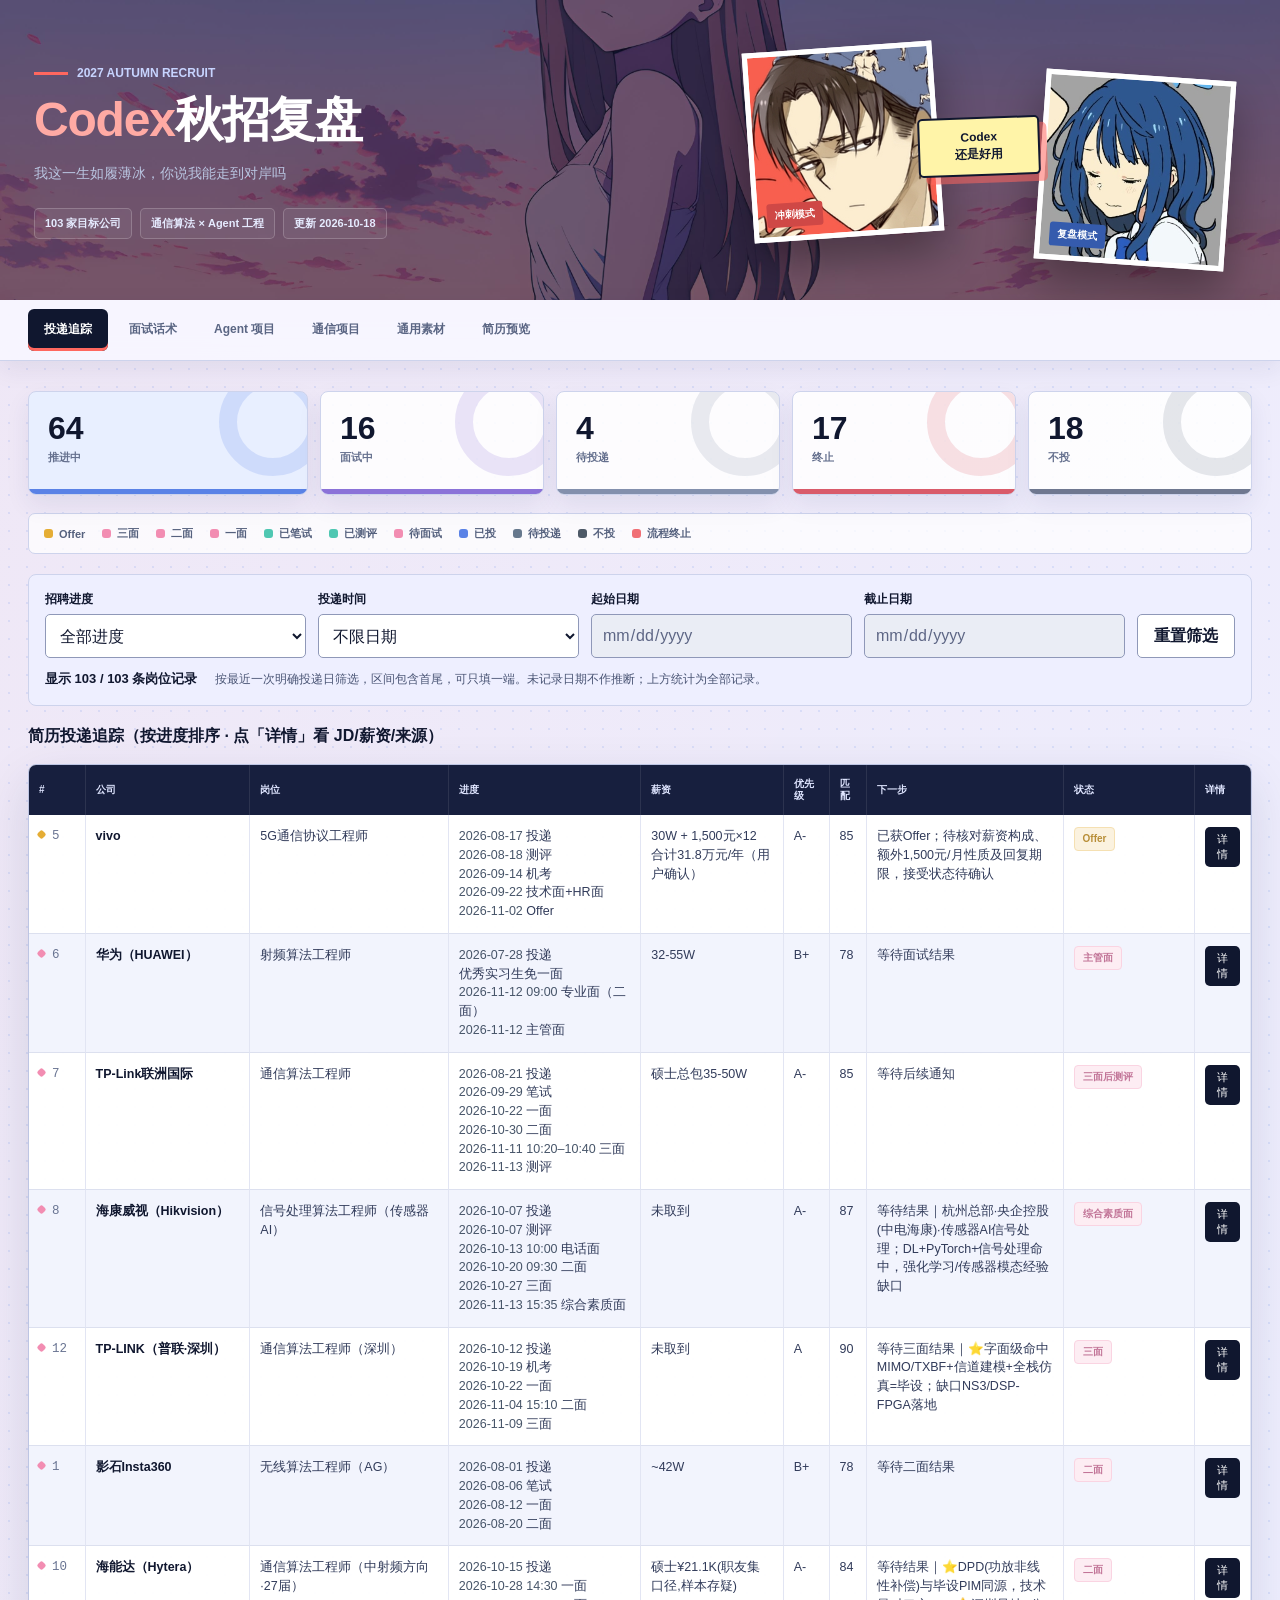
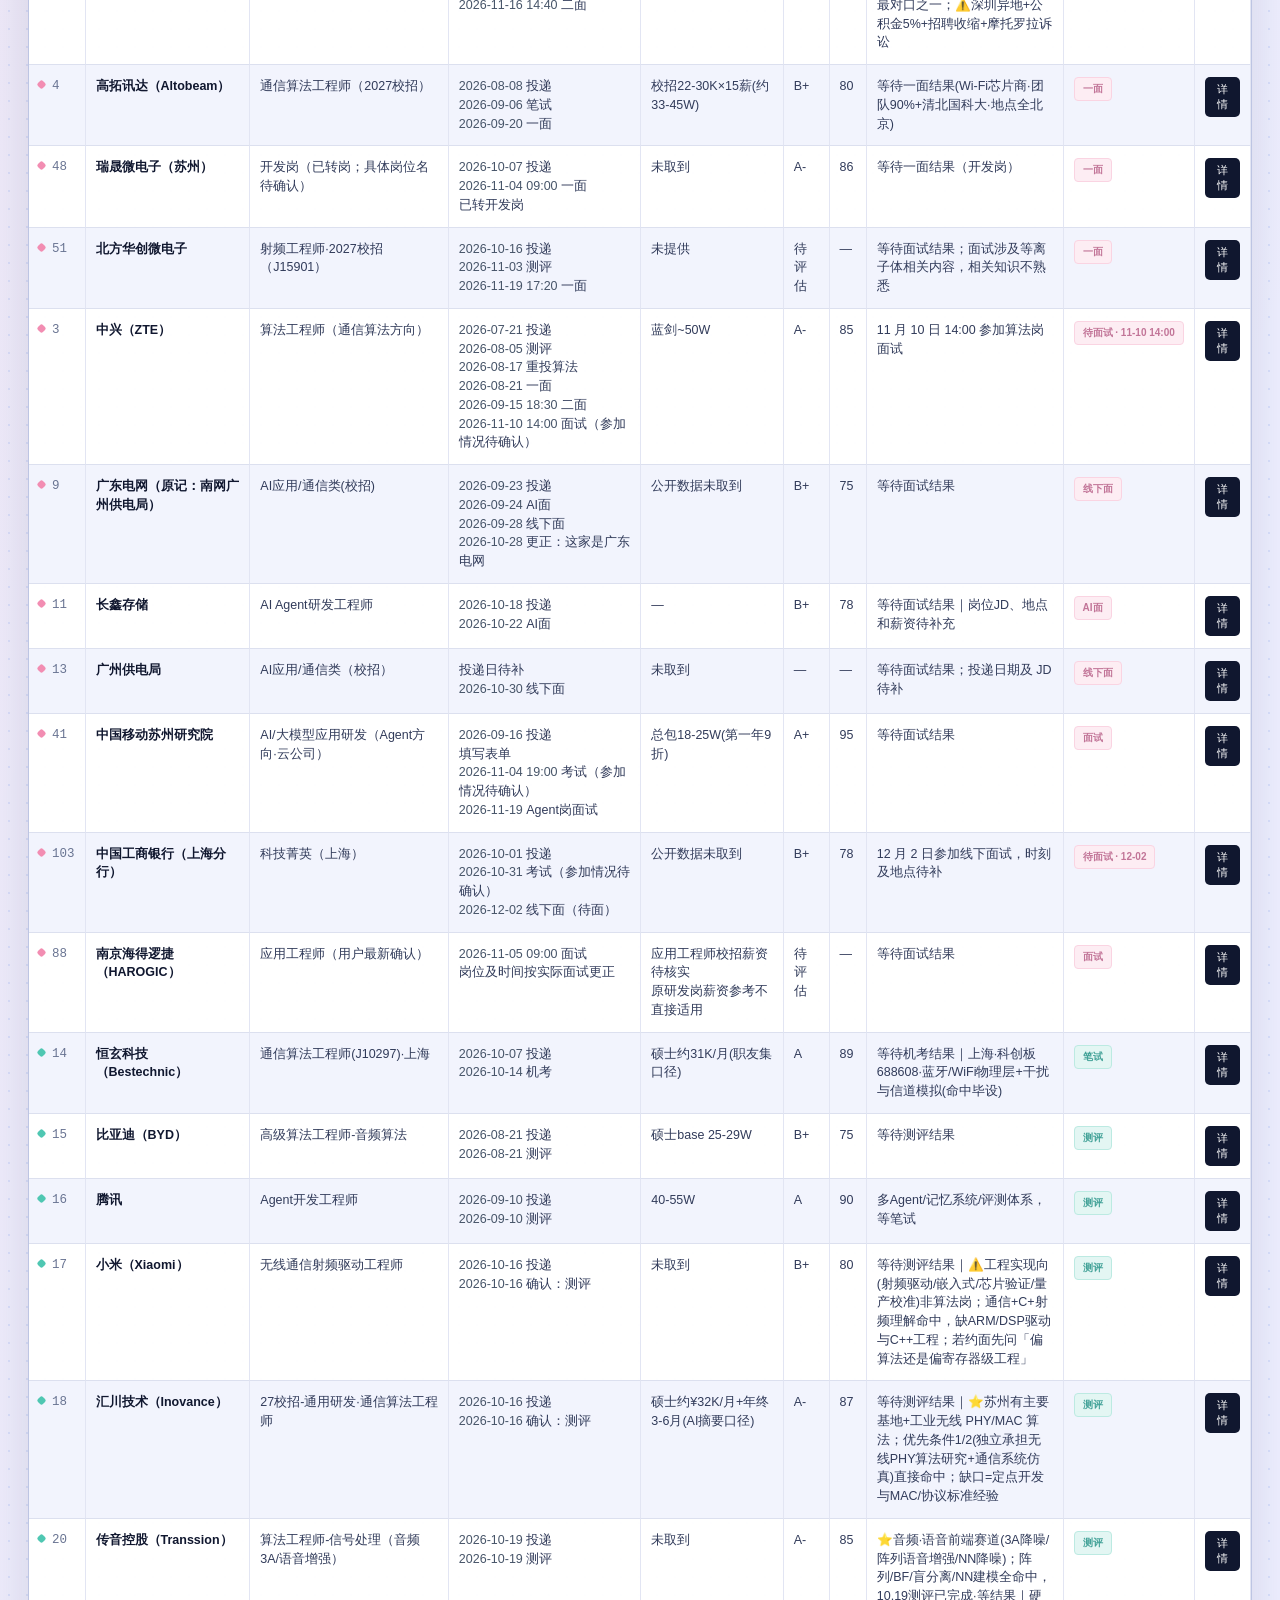
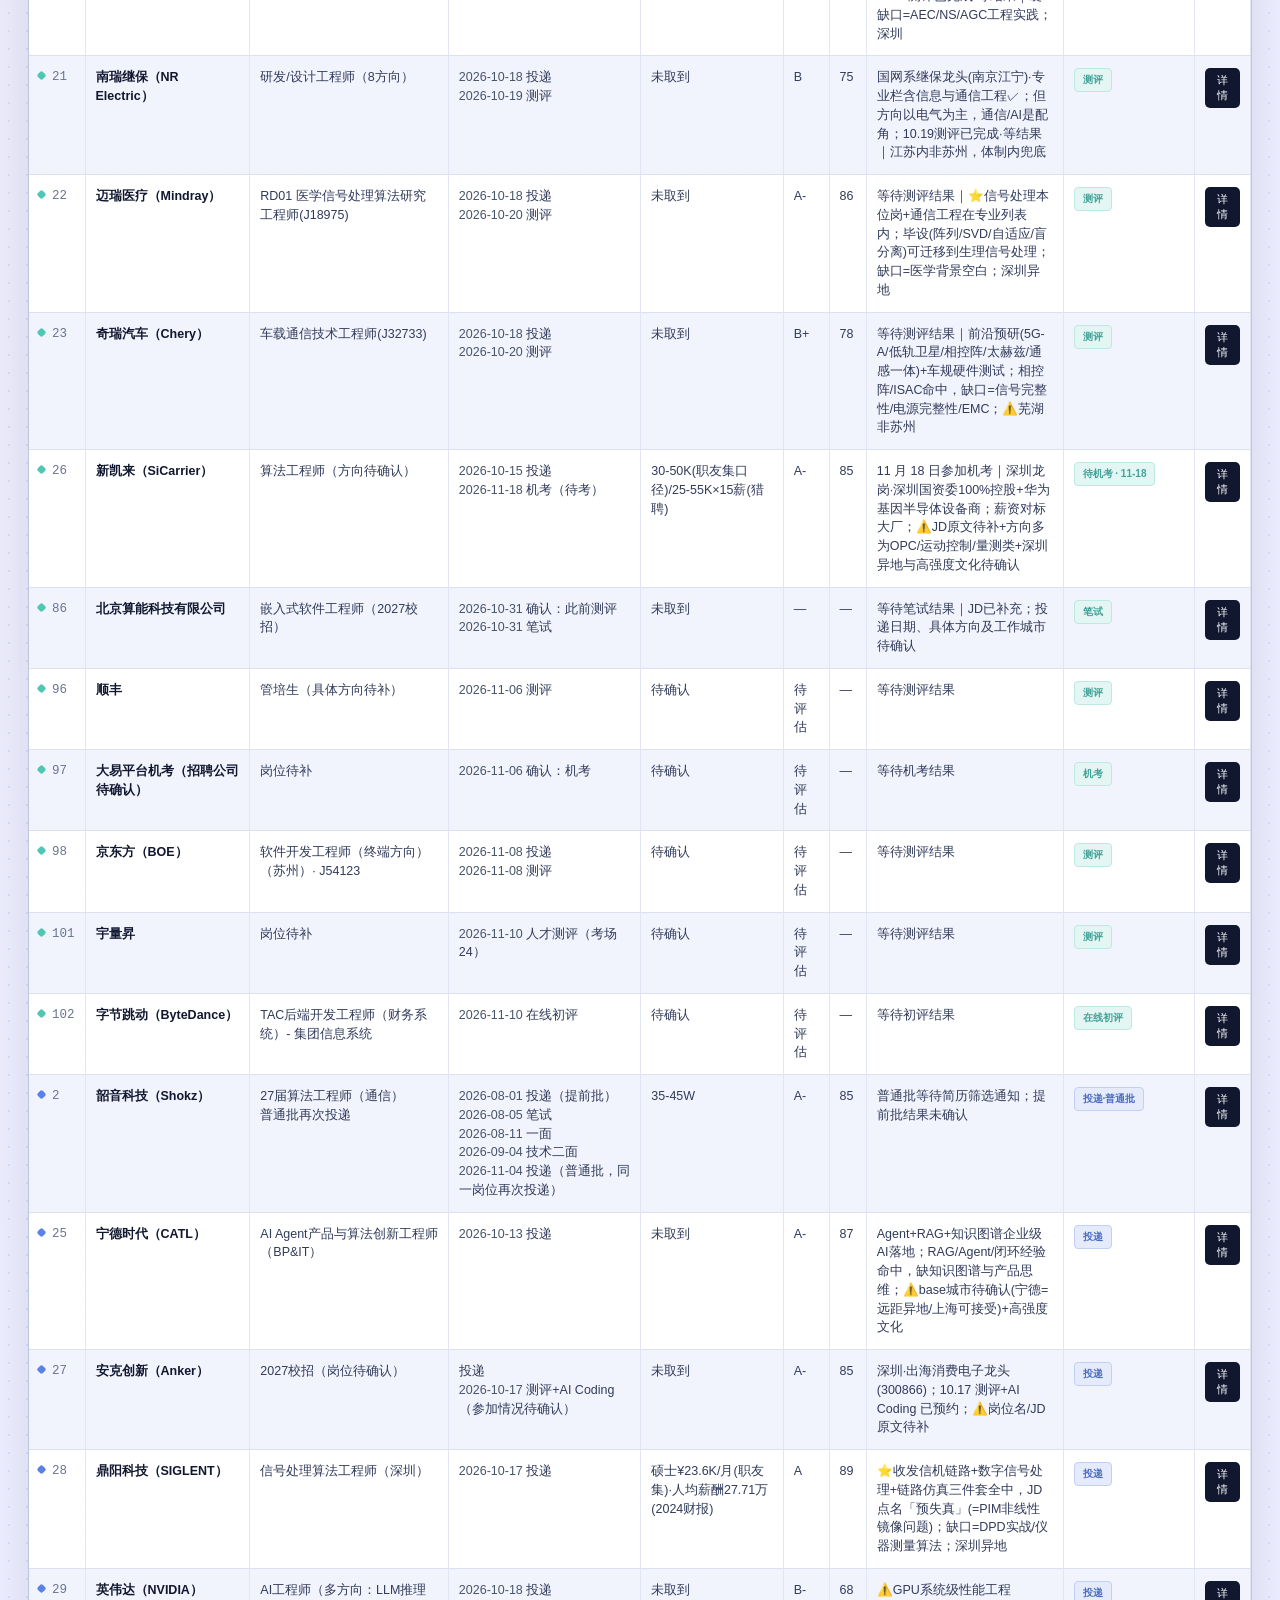
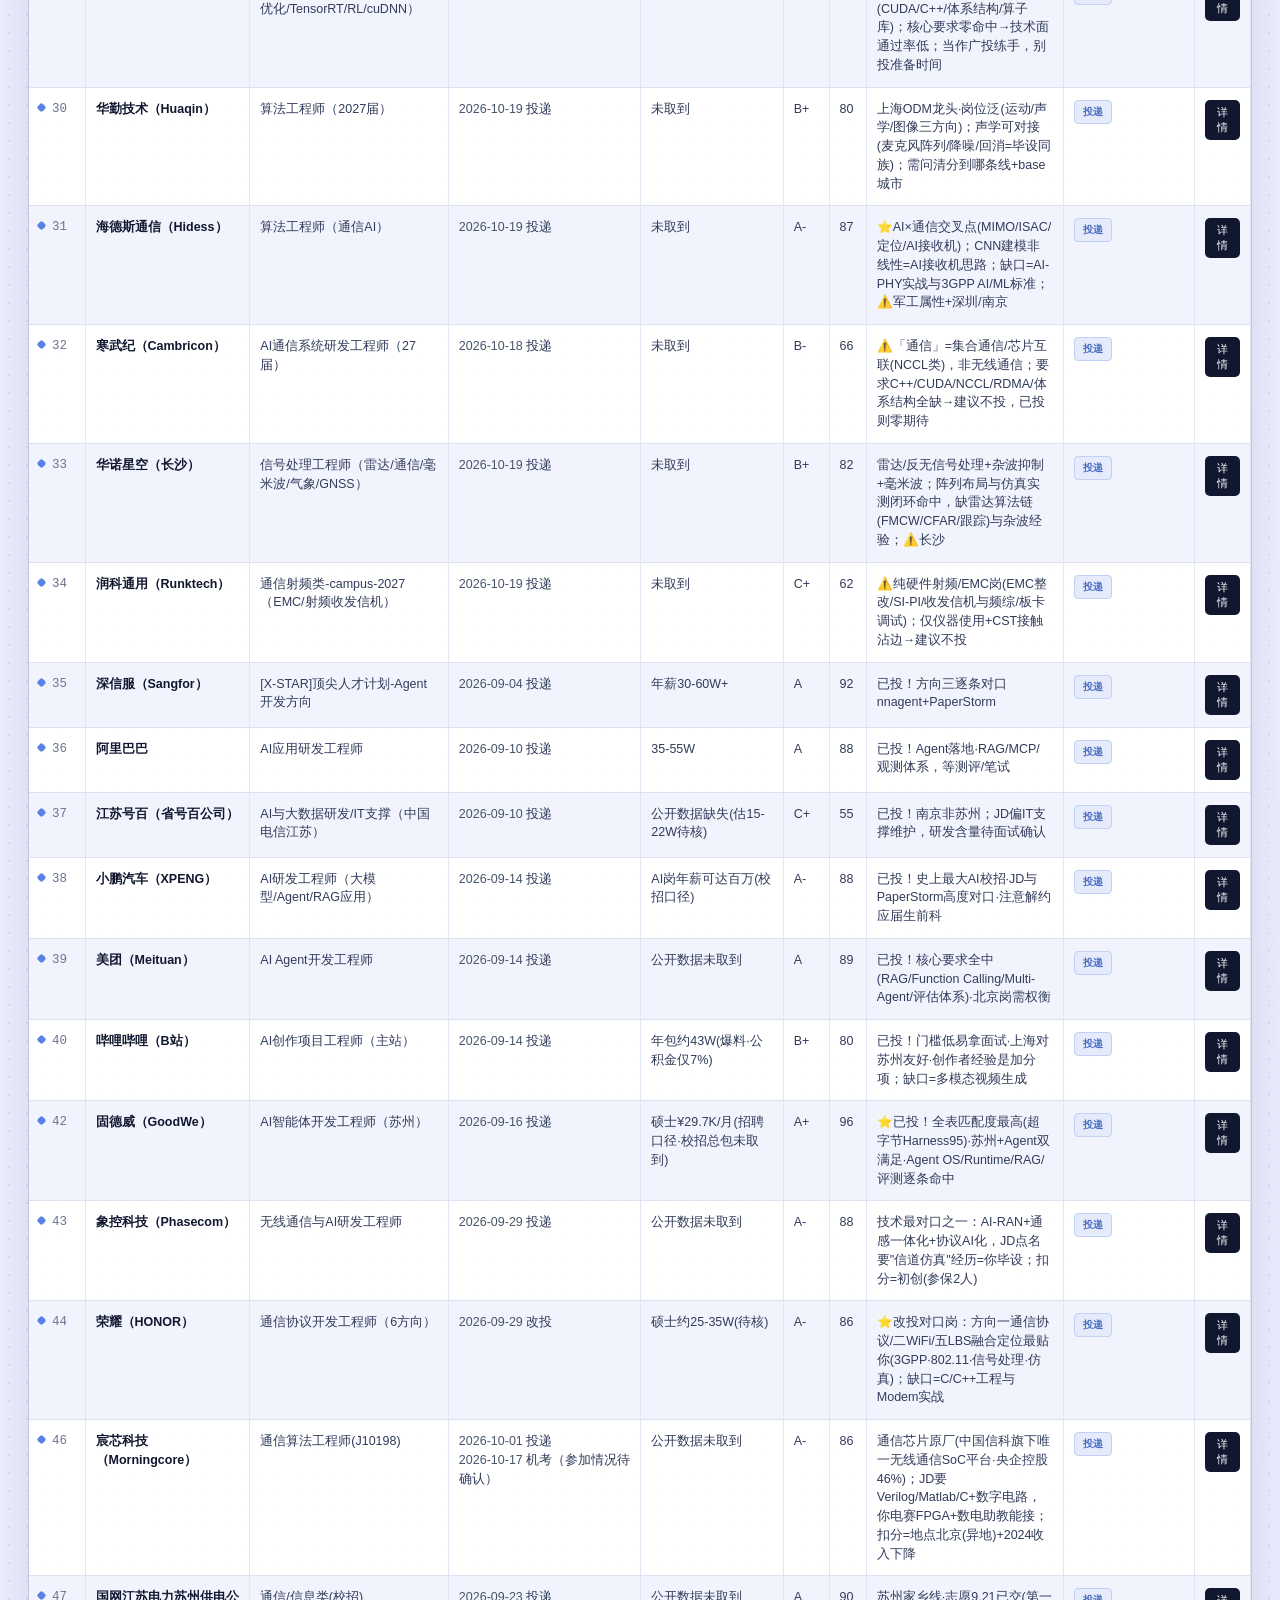
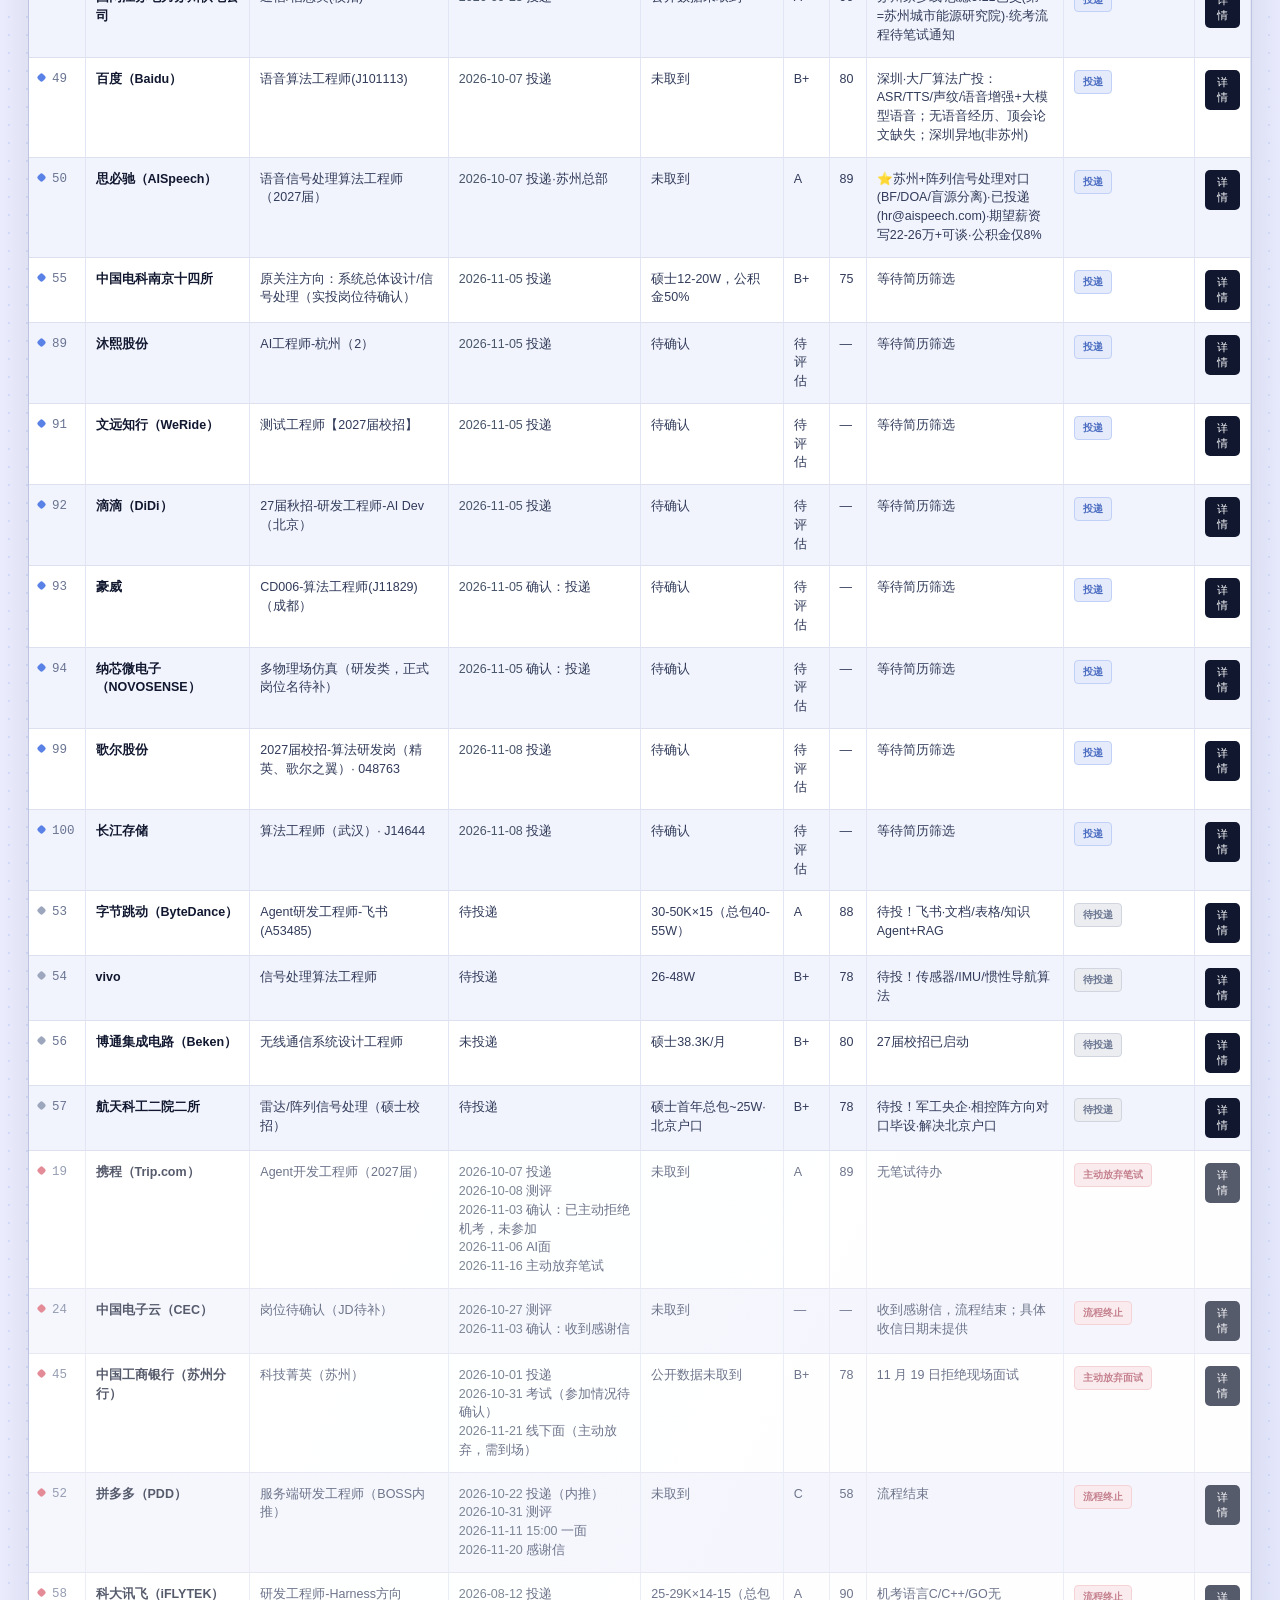
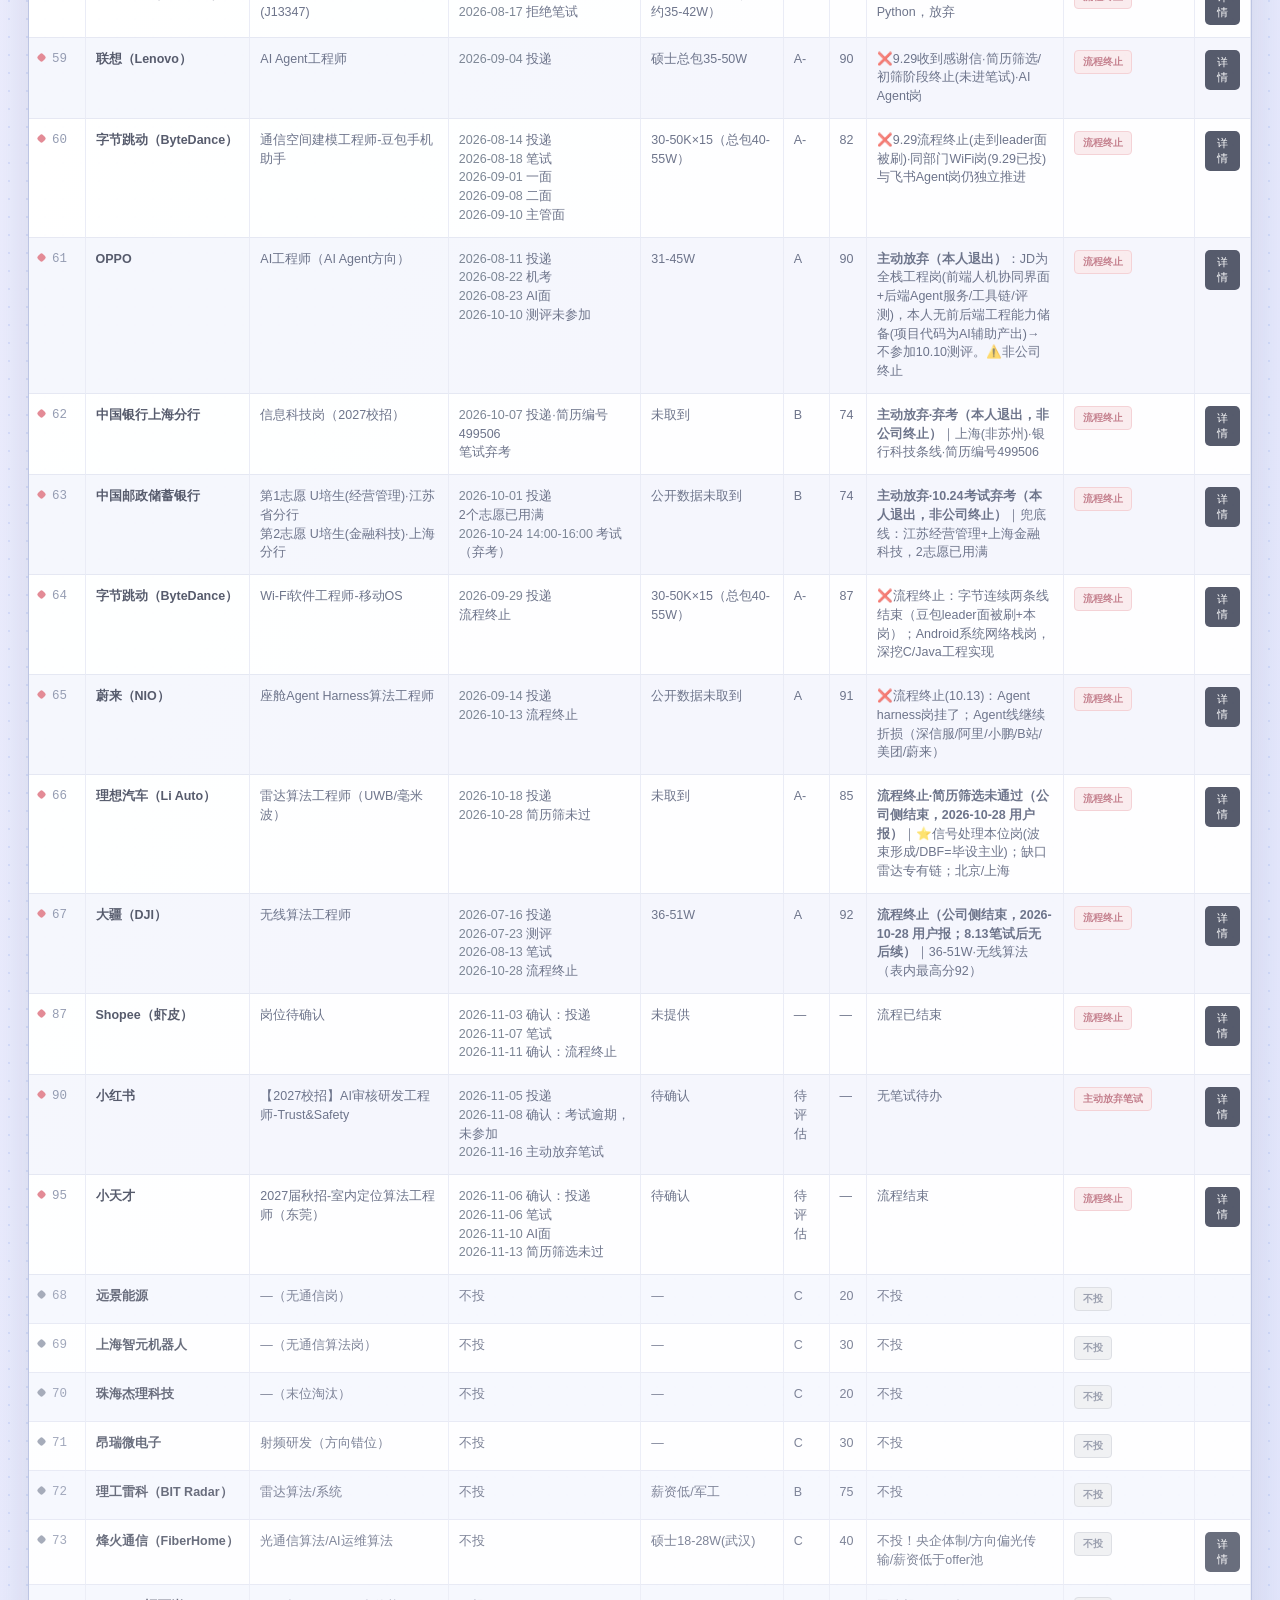
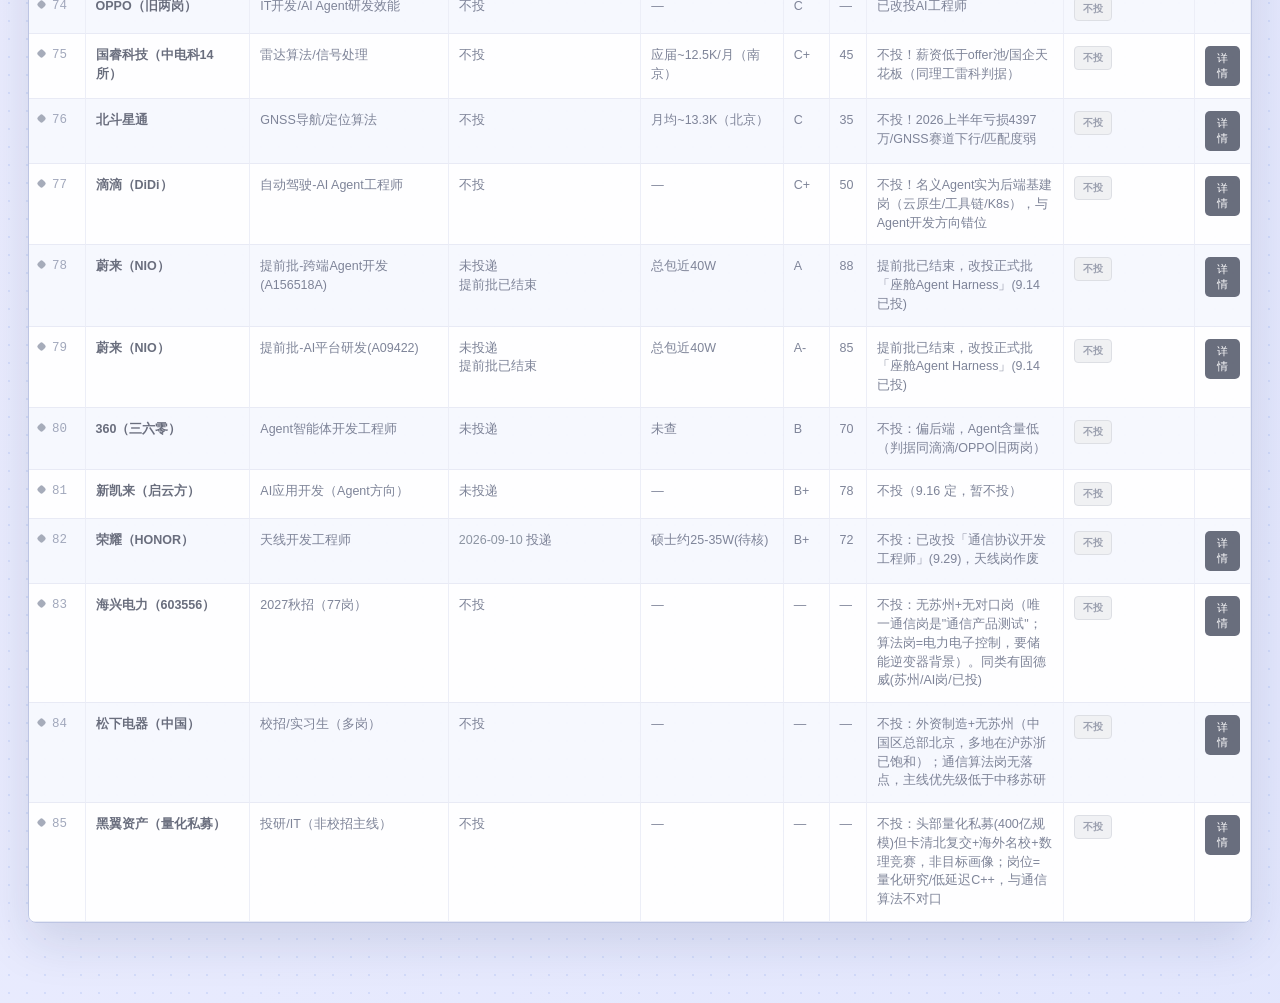
==== career-console/index.html @ 3929cbef "deploy: update career console" ====
<!DOCTYPE html>
<html lang="zh-CN">
<head>
<meta charset="UTF-8">
<meta name="viewport" content="width=device-width, initial-scale=1.0">
<meta name="theme-color" content="#10172f">
<meta name="apple-mobile-web-app-capable" content="yes">
<meta name="apple-mobile-web-app-status-bar-style" content="black-translucent">
<meta name="apple-mobile-web-app-title" content="求职中控台">
<link rel="manifest" href="manifest.webmanifest">
<link rel="apple-touch-icon" href="assets/icon-192.png">
<link rel="icon" type="image/png" sizes="192x192" href="assets/icon-192.png">
<title>求职中控台 · 2027届 通信工程</title>
<style>
  * { box-sizing: border-box; margin: 0; padding: 0; }
  body { font-family: -apple-system, "Segoe UI", "Microsoft YaHei", sans-serif; background: #f3f5f9; color: #1a2233; }
  ::-webkit-scrollbar { width: 8px; height: 8px; }
  ::-webkit-scrollbar-thumb { background: #c3ccda; border-radius: 4px; }

  .header { background: linear-gradient(135deg,#1e3a8a,#2563eb 55%,#7c3aed); color: #fff; padding: 28px 40px 18px; }
  .header h1 { font-size: 22px; font-weight: 700; }
  .header .sub { opacity: .85; font-size: 13px; margin-top: 6px; }

  .tabs { display: flex; background: #fff; padding: 0 40px; border-bottom: 2px solid #e2e8f0; position: sticky; top: 0; z-index: 10; gap: 4px; }
  .tab { padding: 13px 16px; font-size: 13.5px; cursor: pointer; color: #5a6b85; border-bottom: 2px solid transparent; }
  .tab:hover { color: #2563eb; }
  .tab.active { color: #2563eb; border-bottom-color: #2563eb; font-weight: 600; }

  .page { display: none; padding: 24px 40px 60px; max-width: 1400px; margin: 0 auto; }
  .page.active { display: block; }
  h2 { font-size: 15px; font-weight: 600; margin: 6px 0 14px; color: #334155; }

  .stat-row { display: flex; gap: 12px; flex-wrap: wrap; margin-bottom: 18px; }
  .stat { background: #fff; border: 1px solid #e2e8f0; border-radius: 10px; padding: 12px 18px; flex: 1; min-width: 110px; box-shadow: 0 1px 3px rgba(0,0,0,.04); }
  .stat .num { font-size: 24px; font-weight: 700; }
  .stat .lbl { font-size: 11px; color: #5a6b85; margin-top: 2px; }

  table { width: 100%; border-collapse: collapse; font-size: 12.5px; background: #fff; }
  th { text-align: left; padding: 10px 10px; color: #5a6b85; font-weight: 600; font-size: 11.5px; border: 1px solid #d0d7e2; background: #f1f5f9; }
  td { padding: 9px 10px; border: 1px solid #e2e8f0; vertical-align: top; }
  tr:hover td { background: rgba(37,99,235,.05) !important; }
  .wrap { max-width: 220px; }
  .badge { display: inline-block; padding: 2px 10px; border-radius: 20px; font-size: 11px; font-weight: 600; white-space: nowrap; }

  .legend { display: flex; gap: 14px; flex-wrap: wrap; margin: 0 0 18px; padding: 12px 16px; background: #fff; border: 1px solid #e2e8f0; border-radius: 10px; }
  .lg-item { display: flex; align-items: center; gap: 6px; font-size: 12px; color: #334155; }
  .lg-dot { width: 12px; height: 12px; border-radius: 3px; }

  .dt-btn { background: #2563eb; color: #fff; border: none; border-radius: 6px; padding: 4px 12px; font-size: 11px; cursor: pointer; }
  .dt-btn:hover { background: #1d4ed8; }

  .proj-card { background: #fff; border: 1px solid #e2e8f0; border-radius: 10px; padding: 18px 22px; margin-bottom: 14px; position: relative; box-shadow: 0 1px 3px rgba(0,0,0,.04); }
  .proj-name { font-size: 14.5px; font-weight: 700; color: #1e3a8a; }
  .proj-meta { font-size: 12px; color: #5a6b85; margin: 4px 0 10px; }
  .proj-body { font-size: 13px; line-height: 1.7; white-space: pre-wrap; color: #334155; }
  .copy-btn { position: absolute; top: 14px; right: 14px; background: #2563eb; color: #fff; border: none; border-radius: 6px; padding: 5px 12px; font-size: 11.5px; cursor: pointer; }
  .copy-btn:hover { background: #1d4ed8; }
  .copy-btn.ok { background: #059669; }

  .talk-card { background: #fff; border: 1px solid #e2e8f0; border-left: 3px solid #7c3aed; border-radius: 10px; padding: 16px 20px; margin-bottom: 12px; position: relative; }
  .talk-title { font-size: 13.5px; font-weight: 700; color: #1e3a8a; margin-bottom: 8px; }
  .talk-text { font-size: 13px; line-height: 1.7; color: #334155; white-space: pre-wrap; padding-right: 60px; }

  .resume-col { max-width: 860px; margin: 0 auto; }
  .resume-card { background: #fff; border: 1px solid #e2e8f0; border-radius: 10px; padding: 16px; margin-bottom: 20px; }
  .resume-card h3 { margin-bottom: 10px; font-size: 14px; color: #1e3a8a; }
  .resume-card iframe { width: 100%; height: 900px; border: 1px solid #d0d7e2; border-radius: 6px; }

  .modal-overlay { display: none; position: fixed; inset: 0; background: rgba(15,23,42,.55); z-index: 100; }
  .modal-overlay.show { display: flex; align-items: center; justify-content: center; }
  .modal { background: #fff; border-radius: 14px; width: min(640px, 92vw); max-height: 88vh; overflow-y: auto; padding: 26px 30px; position: relative; }
  .modal-close { position: absolute; top: 14px; right: 18px; background: none; border: none; font-size: 20px; cursor: pointer; color: #5a6b85; }
  .modal h3 { font-size: 18px; color: #1e3a8a; margin-bottom: 4px; }
  .modal .mj { color: #5a6b85; font-size: 13px; margin-bottom: 14px; }
  .modal h4 { font-size: 13px; color: #1e3a8a; margin: 16px 0 8px; border-left: 3px solid #2563eb; padding-left: 8px; }
  .modal ul { padding-left: 20px; font-size: 13px; line-height: 1.7; color: #334155; }
  .modal .salary { background: #eef2ff; border-radius: 8px; padding: 10px 14px; font-size: 13px; color: #4338ca; }
  .modal .src { background: #f8fafc; border-radius: 8px; padding: 10px 14px; font-size: 12px; color: #5a6b85; word-break: break-all; }

  /* 2026-09 professional command-center refresh */
  :root {
    --bg: #070b10;
    --panel: #0d131b;
    --panel-2: #111a24;
    --line: #243140;
    --line-strong: #34465a;
    --text: #edf3f8;
    --muted: #8fa2b7;
    --cyan: #35d5c5;
    --blue: #4f91ff;
    --violet: #a78bfa;
    --green: #45d483;
    --amber: #f3bf57;
    --red: #f06f75;
  }
  html { color-scheme: dark; background: var(--bg); }
  body {
    min-height: 100vh;
    background:
      linear-gradient(rgba(255,255,255,.018) 1px, transparent 1px),
      linear-gradient(90deg, rgba(255,255,255,.018) 1px, transparent 1px),
      var(--bg);
    background-size: 32px 32px;
    color: var(--text);
    font-family: Inter, "Segoe UI", "Microsoft YaHei", sans-serif;
    letter-spacing: 0;
  }
  ::selection { background: rgba(53,213,197,.3); color: #fff; }
  ::-webkit-scrollbar { width: 9px; height: 9px; }
  ::-webkit-scrollbar-track { background: #080d13; }
  ::-webkit-scrollbar-thumb { background: #314052; border: 2px solid #080d13; border-radius: 0; }

  .header {
    min-height: 118px;
    padding: 26px max(28px, calc((100vw - 1440px) / 2));
    display: flex;
    flex-direction: column;
    justify-content: center;
    background: #0a1017;
    border-bottom: 1px solid var(--line);
    position: relative;
    overflow: hidden;
  }
  .header::before {
    content: "CAREER OPERATIONS / 2027";
    position: absolute;
    top: 25px;
    right: max(28px, calc((100vw - 1440px) / 2));
    color: var(--cyan);
    font: 700 10px/1.2 ui-monospace, "Cascadia Code", monospace;
    letter-spacing: 1.4px;
  }
  .header::after {
    content: "";
    position: absolute;
    left: 0;
    bottom: 0;
    width: 22%;
    height: 2px;
    background: var(--cyan);
  }
  .header h1 { font-size: 25px; line-height: 1.2; font-weight: 760; letter-spacing: 0; }
  .header .sub { color: var(--muted); opacity: 1; font-size: 12px; margin-top: 9px; }

  .tabs {
    top: 0;
    z-index: 20;
    gap: 2px;
    padding: 0 max(28px, calc((100vw - 1440px) / 2));
    background: rgba(10,16,23,.94);
    border-bottom: 1px solid var(--line);
    backdrop-filter: blur(14px);
  }
  .tab {
    min-height: 48px;
    padding: 15px 17px 13px;
    color: var(--muted);
    border: 0;
    border-bottom: 2px solid transparent;
    font-size: 12px;
    font-weight: 650;
    transition: color .18s ease, background .18s ease, border-color .18s ease;
  }
  .tab:hover { color: var(--text); background: #111923; }
  .tab.active { color: var(--cyan); border-bottom-color: var(--cyan); background: #0f171f; }

  .page { padding: 28px 28px 72px; max-width: 1440px; }
  h2 {
    margin: 4px 0 15px;
    color: var(--text);
    font-size: 14px;
    font-weight: 700;
  }
  h2::before { content: "// "; color: var(--cyan); font-family: ui-monospace, monospace; }

  .stat-row { display: grid; grid-template-columns: repeat(5, minmax(0,1fr)); gap: 10px; margin-bottom: 18px; }
  .stat {
    min-width: 0;
    padding: 16px 17px;
    background: var(--panel);
    border: 1px solid var(--line);
    border-radius: 3px;
    box-shadow: none;
    position: relative;
    overflow: hidden;
  }
  .stat::after { content: ""; position: absolute; inset: auto 0 0; height: 2px; background: var(--stage-color, var(--line-strong)); }
  .stat:nth-child(1) { --stage-color: var(--blue); }
  .stat:nth-child(2) { --stage-color: var(--violet); }
  .stat:nth-child(3) { --stage-color: #66788d; }
  .stat:nth-child(4) { --stage-color: var(--red); }
  .stat:nth-child(5) { --stage-color: #4d5967; }
  .stat .num { color: var(--text) !important; font-size: 26px; font-weight: 760; font-variant-numeric: tabular-nums; }
  .stat .lbl { color: var(--muted); margin-top: 5px; text-transform: uppercase; font-size: 10px; letter-spacing: .7px; }

  .legend {
    gap: 8px 16px;
    padding: 11px 14px;
    margin-bottom: 20px;
    background: var(--panel);
    border: 1px solid var(--line);
    border-radius: 3px;
  }
  .lg-item { color: #b8c6d4; font-size: 11px; }
  .lg-dot { width: 8px; height: 8px; border: 0 !important; border-radius: 50%; }
  .lg-item:nth-child(1) .lg-dot { background: var(--green) !important; box-shadow: 0 0 8px rgba(69,212,131,.55); }
  .lg-item:nth-child(2) .lg-dot,
  .lg-item:nth-child(3) .lg-dot,
  .lg-item:nth-child(4) .lg-dot,
  .lg-item:nth-child(7) .lg-dot { background: var(--violet) !important; }
  .lg-item:nth-child(5) .lg-dot,
  .lg-item:nth-child(6) .lg-dot { background: var(--cyan) !important; }
  .lg-item:nth-child(8) .lg-dot { background: var(--blue) !important; }
  .lg-item:nth-child(9) .lg-dot { background: #66788d !important; }
  .lg-item:nth-child(10) .lg-dot { background: #4d5967 !important; }
  .lg-item:nth-child(11) .lg-dot { background: var(--red) !important; }

  #page-jobs > div[style*="overflow-x"] {
    border: 1px solid var(--line);
    border-radius: 3px;
    background: var(--panel);
  }
  table { background: transparent; color: var(--text); border-collapse: separate; border-spacing: 0; }
  th {
    position: sticky;
    top: 48px;
    z-index: 4;
    padding: 11px 10px;
    color: #9eb0c2;
    background: #101821;
    border: 0;
    border-right: 1px solid #1f2b37;
    border-bottom: 1px solid var(--line-strong);
    font: 700 10px/1.2 ui-monospace, "Cascadia Code", monospace;
    text-transform: uppercase;
    letter-spacing: .7px;
  }
  td {
    padding: 11px 10px;
    border: 0;
    border-right: 1px solid #19232e;
    border-bottom: 1px solid #1b2631;
    color: #c8d4df;
    line-height: 1.45;
    background: #0d141c !important;
  }
  tbody tr { --row-accent: #66788d; }
  tbody tr td:first-child { border-left: 3px solid var(--row-accent); color: #74879a; font-family: ui-monospace, monospace; }
  tbody tr:hover td { background: #131e29 !important; }
  tbody tr.status-applied { --row-accent: var(--blue); }
  tbody tr.status-assessment { --row-accent: var(--cyan); }
  tbody tr.status-interview { --row-accent: var(--violet); }
  tbody tr.status-offer { --row-accent: var(--green); }
  tbody tr.status-ended { --row-accent: var(--red); opacity: .68; }
  tbody tr.status-skip { --row-accent: #485563; opacity: .58; }
  tbody tr.status-pending { --row-accent: #66788d; }
  tbody td:nth-child(2) b { color: #f4f7fa; font-size: 12.5px; }
  .wrap { max-width: 250px; }
  .badge {
    padding: 4px 8px;
    border-radius: 2px;
    border: 1px solid color-mix(in srgb, var(--badge-color) 52%, #21303d) !important;
    color: var(--badge-color) !important;
    background: color-mix(in srgb, var(--badge-color) 10%, #0c141c) !important;
    font: 700 10px/1.2 ui-monospace, "Cascadia Code", monospace;
  }
  .status-pending .badge { --badge-color: #8b9bac; }
  .status-applied .badge { --badge-color: var(--blue); }
  .status-assessment .badge { --badge-color: var(--cyan); }
  .status-interview .badge { --badge-color: var(--violet); }
  .status-offer .badge { --badge-color: var(--green); }
  .status-ended .badge { --badge-color: var(--red); }
  .status-skip .badge { --badge-color: #74808d; }

  button { font-family: inherit; }
  .dt-btn, .copy-btn {
    border: 1px solid #375065;
    border-radius: 2px;
    background: #142231;
    color: #b9d7ee;
    box-shadow: none;
    transition: border-color .15s ease, color .15s ease, background .15s ease;
  }
  .dt-btn { padding: 5px 10px; }
  .dt-btn:hover, .copy-btn:hover { background: #17303d; border-color: var(--cyan); color: var(--cyan); }
  .copy-btn.ok { background: #102d22; border-color: var(--green); color: var(--green); }

  .proj-card, .talk-card, .resume-card {
    background: var(--panel);
    border: 1px solid var(--line);
    border-radius: 3px;
    box-shadow: none;
  }
  .proj-card { padding: 21px 22px; margin-bottom: 10px; }
  .proj-card:hover, .talk-card:hover { border-color: var(--line-strong); background: #101821; }
  .proj-name, .talk-title, .resume-card h3 { color: var(--text); }
  .proj-name { font-size: 15px; }
  .proj-meta { color: var(--cyan); font-family: ui-monospace, "Cascadia Code", monospace; font-size: 10px; }
  .proj-body, .talk-text { color: #b7c6d3; line-height: 1.78; }
  .talk-card { border-left: 3px solid var(--violet); border-radius: 2px; }
  .talk-title { margin-bottom: 10px; }
  .resume-col { max-width: 980px; }
  .resume-card iframe { border-color: var(--line); border-radius: 2px; background: #fff; }

  .modal-overlay { background: rgba(2,5,8,.8); backdrop-filter: blur(8px); }
  .modal {
    width: min(760px, 92vw);
    padding: 28px 32px;
    background: #0d141c;
    border: 1px solid var(--line-strong);
    border-radius: 3px;
    box-shadow: 0 24px 80px rgba(0,0,0,.55);
  }
  .modal h3 { color: var(--text); }
  .modal .mj, .modal-close { color: var(--muted); }
  .modal h4 { color: var(--cyan); border-left-color: var(--cyan); }
  .modal ul { color: #c0cfdb; }
  .modal .salary, .modal .src { background: #111c27; border: 1px solid var(--line); color: #c6d6e3; border-radius: 2px; }

  @media (max-width: 900px) {
    .header { padding: 24px 18px; min-height: 108px; }
    .header::before { right: 18px; top: 17px; }
    .tabs { padding: 0 10px; overflow-x: auto; }
    .tab { flex: 0 0 auto; padding-inline: 13px; }
    .page { padding: 20px 14px 60px; }
    .stat-row { grid-template-columns: repeat(2, minmax(0,1fr)); }
    .stat:first-child { grid-column: span 2; }
    th { top: 48px; }
  }
  @media (max-width: 560px) {
    .header h1 { font-size: 21px; }
    .header::before { display: none; }
    .stat-row { grid-template-columns: 1fr 1fr; }
    .proj-card, .talk-card { padding: 17px 15px; }
    .copy-btn { position: static; margin-top: 14px; }
    .talk-text { padding-right: 0; }
  }

  /* ================================================================
     ACTIVE THEME: Anime Career Command Center
     Maintenance rule: edit this block instead of appending a new theme.
     Sections: tokens > shell/hero > navigation > status > table > cards
               > modal > accessibility/responsive.
     See: 求职中控台维护说明.md
     ================================================================ */

  /* 1. Design tokens */
  :root {
    --ink: #10172f;
    --ink-2: #171f3e;
    --paper: #f7f6ff;
    --paper-2: #eeefff;
    --paper-3: #e4e7fb;
    --navy: #182244;
    --coral: #ff675f;
    --coral-soft: #ffd4cf;
    --blue: #5a82e6;
    --blue-soft: #d9e5ff;
    --sakura: #f28db2;
    --violet: #8b72d8;
    --mint: #4fc7b2;
    --gold: #e5ad35;
    --success: #30a67c;
    --danger: #d95b6a;
    --muted: #65708e;
    --line: #cdd3ec;
    --shadow: 0 18px 50px rgba(26, 35, 76, .13);
  }

  /* 2. Page shell and browser surfaces */
  html { color-scheme: light; background: var(--paper-2); }
  body {
    color: var(--ink);
    background-color: var(--paper-2);
    background-image:
      radial-gradient(circle, rgba(90, 130, 230, .14) 1px, transparent 1.4px),
      linear-gradient(115deg, rgba(255, 103, 95, .06), transparent 36%),
      linear-gradient(295deg, rgba(90, 130, 230, .08), transparent 42%);
    background-size: 18px 18px, 100% 100%, 100% 100%;
    font-family: "Segoe UI Variable", "Microsoft YaHei UI", "Microsoft YaHei", sans-serif;
    letter-spacing: 0;
  }
  ::selection { color: #fff; background: var(--coral); }
  ::-webkit-scrollbar { width: 10px; height: 10px; }
  ::-webkit-scrollbar-track { background: #e8eafb; }
  ::-webkit-scrollbar-thumb { background: #8e9bc6; border: 2px solid #e8eafb; border-radius: 8px; }

  /* 3. Character-led hero */
  .header {
    min-height: 300px;
    padding: 34px max(34px, calc((100vw - 1440px) / 2));
    display: grid;
    grid-template-columns: minmax(0, 1fr) 520px;
    align-items: center;
    gap: 34px;
    color: #fff;
    background-color: var(--ink);
    background-image: url("assets/hero-background.jpg");
    background-position: center 43%;
    background-size: cover;
    border: 0;
    overflow: hidden;
    isolation: isolate;
  }
  .header::before {
    content: "";
    position: absolute;
    inset: 0;
    z-index: -1;
    background: rgba(13, 19, 49, .56);
  }
  .header::after {
    content: none;
  }
  .header-copy { min-width: 0; }
  .header-kana {
    display: inline-flex;
    align-items: center;
    gap: 9px;
    margin-bottom: 14px;
    color: #c7d4ff;
    font-size: 12px;
    font-weight: 750;
  }
  .header-kana::before { content: ""; width: 34px; height: 3px; background: var(--coral); }
  .header h1 {
    margin: 0;
    max-width: 680px;
    color: #fff;
    font-size: 48px;
    line-height: 1.08;
    font-weight: 900;
    letter-spacing: -.025em;
  }
  .header h1 span { color: #ffaaa4; }
  .header .sub {
    max-width: 650px;
    margin-top: 16px;
    color: #b9c5e1;
    font-size: 14px;
    line-height: 1.7;
  }
  .header-meta { display: flex; flex-wrap: wrap; gap: 8px; margin-top: 22px; }
  .header-meta span {
    padding: 7px 10px;
    border: 1px solid rgba(255,255,255,.2);
    border-radius: 5px;
    color: #e6ebff;
    background: rgba(255,255,255,.055);
    font-size: 11px;
    font-weight: 700;
  }
  .header-art { position: relative; height: 230px; }
  .portrait {
    position: absolute;
    width: 190px;
    height: 190px;
    overflow: hidden;
    border: 5px solid #fff;
    background: #fff;
    box-shadow: 0 22px 45px rgba(0,0,0,.34);
  }
  .portrait img { display: block; width: 100%; height: 100%; object-fit: cover; }
  .portrait-red { left: 22px; top: 12px; transform: rotate(-4deg); }
  .portrait-blue { right: 16px; bottom: 0; transform: rotate(4deg); }
  .portrait-label {
    position: absolute;
    left: 9px;
    bottom: 9px;
    padding: 5px 8px;
    color: #fff;
    background: var(--ink);
    border-radius: 3px;
    font-size: 10px;
    font-weight: 800;
  }
  .portrait-red .portrait-label { background: #cf4846; }
  .portrait-blue .portrait-label { background: #355bad; }
  .art-sticker {
    position: absolute;
    left: 192px;
    top: 82px;
    z-index: 3;
    width: 122px;
    padding: 10px 12px;
    color: var(--ink);
    background: #fff4a8;
    border: 2px solid var(--ink);
    border-radius: 5px;
    box-shadow: 7px 7px 0 rgba(255,103,95,.55);
    transform: rotate(-2deg);
    font-size: 12px;
    font-weight: 850;
    line-height: 1.45;
    text-align: center;
  }

  /* 4. Primary navigation */
  .tabs {
    top: 0;
    z-index: 30;
    gap: 5px;
    padding: 9px max(28px, calc((100vw - 1440px) / 2));
    background: rgba(247,246,255,.96);
    border: 0;
    border-bottom: 1px solid var(--line);
    box-shadow: 0 8px 24px rgba(35, 44, 91, .08);
    backdrop-filter: blur(14px);
  }
  .tab {
    min-height: 42px;
    padding: 12px 16px;
    color: #5b6684;
    border: 0;
    border-radius: 6px;
    font-size: 12px;
    font-weight: 750;
  }
  .tab:hover { color: var(--ink); background: #e9ebfb; }
  .tab.active { color: #fff; background: var(--ink); box-shadow: inset 0 -3px 0 var(--coral); }

  /* 5. Page hierarchy and recruitment status */
  .page { padding: 30px 28px 80px; max-width: 1440px; }
  h2 {
    margin: 9px 0 17px;
    color: var(--ink);
    font-size: 16px;
    font-weight: 850;
  }
  h2::before { content: none; }

  .stat-row { grid-template-columns: 1.25fr repeat(4, 1fr); gap: 12px; margin-bottom: 18px; }
  .stat {
    min-height: 104px;
    padding: 18px 19px;
    color: var(--ink);
    background: rgba(255,255,255,.88);
    border: 1px solid var(--line);
    border-radius: 8px;
    box-shadow: 0 10px 24px rgba(38, 48, 98, .08);
  }
  .stat::before {
    content: "";
    position: absolute;
    right: -20px;
    top: -24px;
    width: 72px;
    height: 72px;
    border: 18px solid color-mix(in srgb, var(--stage-color) 18%, transparent);
    border-radius: 50%;
  }
  .stat::after { height: 5px; background: var(--stage-color); }
  .stat:nth-child(1) { --stage-color: var(--blue); background: #e8efff; }
  .stat:nth-child(2) { --stage-color: var(--violet); }
  .stat:nth-child(3) { --stage-color: #8390ad; }
  .stat:nth-child(4) { --stage-color: var(--danger); }
  .stat:nth-child(5) { --stage-color: #6f7890; }
  .stat .num { color: var(--ink) !important; font-size: 32px; font-weight: 900; }
  .stat .lbl { color: var(--muted); margin-top: 3px; text-transform: none; font-size: 11px; letter-spacing: 0; font-weight: 700; }

  .legend {
    gap: 9px 17px;
    padding: 12px 15px;
    background: rgba(255,255,255,.76);
    border: 1px solid var(--line);
    border-radius: 7px;
    box-shadow: none;
  }
  .lg-item { color: #55617e; font-size: 11px; font-weight: 650; }
  .lg-dot { width: 9px; height: 9px; border-radius: 3px; box-shadow: none !important; }
  .lg-item:nth-child(1) .lg-dot { background: var(--gold) !important; }
  .lg-item:nth-child(2) .lg-dot,
  .lg-item:nth-child(3) .lg-dot,
  .lg-item:nth-child(4) .lg-dot,
  .lg-item:nth-child(7) .lg-dot { background: var(--sakura) !important; }
  .lg-item:nth-child(5) .lg-dot,
  .lg-item:nth-child(6) .lg-dot { background: var(--mint) !important; }
  .lg-item:nth-child(8) .lg-dot { background: var(--blue) !important; }

  /* 6. Recruitment data table */
  #page-jobs > div[style*="overflow-x"] {
    overflow: auto;
    background: rgba(255,255,255,.92);
    border: 1px solid #bdc5e3;
    border-radius: 8px;
    box-shadow: var(--shadow);
  }
  table { color: var(--ink); background: transparent; }
  th {
    position: static;
    top: auto;
    padding: 13px 10px;
    color: #dfe5ff;
    background: var(--ink-2);
    border: 0;
    border-right: 1px solid rgba(255,255,255,.09);
    border-bottom: 0;
    font-family: inherit;
    font-size: 10px;
    text-transform: none;
    letter-spacing: 0;
  }
  td {
    padding: 12px 10px;
    color: #313b5a;
    background: rgba(255,255,255,.86) !important;
    border: 0;
    border-right: 1px solid #e2e5f3;
    border-bottom: 1px solid #dce0ef;
    line-height: 1.5;
  }
  tbody tr:nth-child(even) td { background: rgba(242,244,253,.93) !important; }
  tbody tr:hover td { background: #fff4f2 !important; }
  tbody tr td:first-child { position: relative; padding-left: 23px; border-left: 0; color: #697492; }
  tbody tr td:first-child::before {
    content: "";
    position: absolute;
    left: 9px;
    top: 16px;
    width: 7px;
    height: 7px;
    border-radius: 2px;
    background: var(--row-accent);
    transform: rotate(45deg);
  }
  tbody tr.status-pending { --row-accent: #9ca6bd; }
  tbody tr.status-applied { --row-accent: var(--blue); }
  tbody tr.status-assessment { --row-accent: var(--mint); }
  tbody tr.status-interview { --row-accent: var(--sakura); }
  tbody tr.status-offer { --row-accent: var(--gold); }
  tbody tr.status-ended { --row-accent: var(--danger); opacity: .7; }
  tbody tr.status-skip { --row-accent: #727b91; opacity: .62; }
  tbody td:nth-child(2) b { color: var(--ink); font-size: 12.5px; }

  /* Company filters share one result set across desktop and mobile. */
  #page-jobs [hidden] { display: none !important; }
  .job-filters { margin: 0 0 20px; padding: 16px; border: 1px solid var(--line); border-radius: 8px; background: var(--paper-2); }
  .job-filter-fields { display: grid; grid-template-columns: repeat(4, minmax(0, 1fr)) auto; align-items: end; gap: 12px; }
  .job-filter-field { display: flex; min-width: 0; flex-direction: column; gap: 6px; }
  .job-filter-field label { color: var(--ink); font-size: 12px; font-weight: 750; }
  .job-filter-field select, .job-filter-field input {
    width: 100%; min-width: 0; min-height: 44px; padding: 9px 10px;
    border: 1px solid #8f98b8; border-radius: 5px; background: #fff; color: var(--ink); font: inherit; font-size: 16px;
  }
  .job-filter-field input { font-variant-numeric: tabular-nums; }
  .job-filter-field input:disabled { background: #eaedf5; color: #5d6685; cursor: not-allowed; opacity: 1; }
  .job-filter-field input[aria-invalid="true"] { border-color: #a52a47; }
  .job-filter-field select:focus-visible, .job-filter-field input:focus-visible { outline: 3px solid var(--blue); outline-offset: 2px; }
  .job-filter-reset { min-height: 44px; padding: 9px 16px; border: 1px solid #8f98b8; border-radius: 5px; color: var(--ink); background: #fff; font: inherit; font-weight: 750; cursor: pointer; }
  .job-filter-reset:hover { background: #fff0f5; border-color: #d45278; }
  .job-filter-summary { display: flex; flex-wrap: wrap; align-items: baseline; gap: 6px 18px; margin-top: 12px; }
  #job-filter-count { color: var(--ink); font-size: 13px; font-weight: 750; font-variant-numeric: tabular-nums; }
  #job-filter-hint { flex: 1 1 280px; color: #4a5575; font-size: 12px; line-height: 1.6; }
  #job-filter-error { margin-top: 10px; color: #a52a47; font-size: 13px; line-height: 1.6; }
  .job-filter-empty { padding: 24px 16px; margin-bottom: 16px; color: #3f4966; background: #fff; border: 1px dashed #8f98b8; text-align: center; line-height: 1.8; }

  .mobile-ranking { display: none; }
  .mobile-ranking-head {
    display: flex;
    align-items: end;
    justify-content: space-between;
    gap: 16px;
    margin-bottom: 10px;
  }
  .mobile-ranking-head h2 { margin: 0; }
  .mobile-ranking-head p { margin: 0; color: var(--muted); font-size: 11px; }
  .mobile-ranking-list {
    overflow: hidden;
    border: 1px solid var(--line);
    background: rgba(255,255,255,.9);
  }
  .mobile-company-item {
    --stage-color: #8490aa;
    position: relative;
    display: grid;
    grid-template-columns: 34px minmax(0, 1fr) auto;
    width: 100%;
    min-height: 72px;
    padding: 12px 12px 12px 15px;
    border: 0;
    border-bottom: 1px solid #dfe3f0;
    color: var(--ink);
    background: transparent;
    text-align: left;
    cursor: pointer;
  }
  .mobile-company-item:last-child { border-bottom: 0; }
  .mobile-company-item::before {
    content: "";
    position: absolute;
    inset: 0 auto 0 0;
    width: 4px;
    background: var(--stage-color);
  }
  .mobile-company-item:hover,
  .mobile-company-item:focus-visible { background: #fff4f6; }
  .mobile-company-rank {
    padding-top: 3px;
    color: #8892ad;
    font: 700 10px/1.2 ui-monospace, SFMono-Regular, Consolas, monospace;
  }
  .mobile-company-copy { min-width: 0; padding-right: 10px; }
  .mobile-company-name { display: block; margin-bottom: 5px; font-size: 14px; font-weight: 850; }
  .mobile-company-role {
    display: block;
    overflow: hidden;
    color: #65708d;
    font-size: 11px;
    line-height: 1.45;
    text-overflow: ellipsis;
    white-space: nowrap;
  }
  .mobile-company-stage {
    align-self: center;
    padding: 5px 7px;
    border: 1px solid color-mix(in srgb, var(--stage-color) 42%, #fff);
    color: color-mix(in srgb, var(--stage-color) 78%, #17203c);
    background: color-mix(in srgb, var(--stage-color) 14%, #fff);
    font-size: 10px;
    font-weight: 800;
    white-space: nowrap;
  }
  .mobile-company-item[data-stage="offer"] { --stage-color: var(--gold); }
  .mobile-company-item[data-stage="interview"] { --stage-color: var(--sakura); }
  .mobile-company-item[data-stage="assessment"] { --stage-color: var(--mint); }
  .mobile-company-item[data-stage="applied"] { --stage-color: var(--blue); }
  .mobile-company-item[data-stage="ended"] { --stage-color: var(--danger); }
  .mobile-company-item[data-stage="skip"] { --stage-color: #737b90; opacity: .68; }
  .badge {
    padding: 5px 8px;
    border: 1px solid color-mix(in srgb, var(--badge-color) 38%, #fff) !important;
    border-radius: 4px;
    color: color-mix(in srgb, var(--badge-color) 78%, #17203c) !important;
    background: color-mix(in srgb, var(--badge-color) 16%, #fff) !important;
    font-family: inherit;
    font-size: 10px;
  }
  .status-pending .badge { --badge-color: #8490aa; }
  .status-applied .badge { --badge-color: var(--blue); }
  .status-assessment .badge { --badge-color: var(--mint); }
  .status-interview .badge { --badge-color: var(--sakura); }
  .status-offer .badge { --badge-color: var(--gold); }
  .status-ended .badge { --badge-color: var(--danger); }
  .status-skip .badge { --badge-color: #737b90; }

  /* 7. Commands and content cards */
  .dt-btn, .copy-btn {
    color: #fff;
    background: var(--ink);
    border: 0;
    border-radius: 5px;
    box-shadow: none;
  }
  .dt-btn:hover, .copy-btn:hover { color: #fff; background: var(--coral); }
  .copy-btn.ok { color: #fff; background: var(--success); }

  .proj-card, .talk-card, .resume-card {
    color: var(--ink);
    background: rgba(255,255,255,.9);
    border: 1px solid var(--line);
    border-radius: 8px;
    box-shadow: 0 10px 28px rgba(38,48,98,.08);
  }
  .proj-card { padding: 24px; margin-bottom: 13px; }
  .proj-card:nth-of-type(even) { background: #f5f7ff; }
  .proj-card:hover, .talk-card:hover { background: #fff; border-color: #aab5de; transform: translateY(-1px); }
  .proj-name, .talk-title, .resume-card h3 { color: var(--ink); }
  .proj-name { padding-right: 92px; font-size: 16px; }
  .proj-meta { color: var(--blue); font-family: inherit; font-size: 11px; font-weight: 750; }
  .proj-body, .talk-text { color: #3f4966; line-height: 1.82; }
  .talk-card { position: relative; padding: 20px 22px; border-left: 1px solid var(--line); }
  .talk-card::before { content: ""; position: absolute; left: 0; top: 18px; width: 4px; height: 30px; border-radius: 0 3px 3px 0; background: var(--sakura); }
  .talk-card:nth-of-type(even)::before { background: var(--blue); }
  .talk-card[data-project="cnn"] { border-left: 5px solid #087e8b; }
  .talk-card[data-project="cnn"]::before { display: none; }
  .talk-project-label { color: #086571; font-size: 12px; font-weight: 800; line-height: 1.6; margin-bottom: 12px; padding-bottom: 8px; border-bottom: 1px solid #b8dedc; }
  .talk-card[data-project="eadam"] { border-left: 5px solid #a43c62; }
  .talk-card[data-project="eadam"]::before { display: none; }
  .talk-card[data-project="eadam"] .talk-project-label { color: #8b2e50; border-bottom-color: #e8bccb; }
  .talk-card[data-project="beam"] { border-left: 5px solid #a16c16; }
  .talk-card[data-project="beam"]::before { display: none; }
  .talk-card[data-project="beam"] .talk-project-label { color: #80520b; border-bottom-color: #e5cf9f; }
  .resume-card iframe { border-color: #bfc6dd; border-radius: 5px; }
  .resume-actions { display: flex; gap: 10px; margin: 0 0 12px; }
  .resume-actions a {
    display: inline-flex;
    align-items: center;
    min-height: 38px;
    padding: 0 14px;
    border: 1px solid #8f98b8;
    color: #182038;
    background: rgba(255,255,255,.82);
    font-weight: 800;
    text-decoration: none;
  }
  .resume-actions .resume-open { border-color: #d45278; background: #fff0f5; }
  .resume-actions a:hover { transform: translateY(-1px); box-shadow: 0 5px 12px rgba(55,43,83,.13); }
  .resume-mobile-hint { display: none; margin: 0 0 12px; color: #5d6685; font-size: 13px; }
  @media (max-width: 720px) {
    .resume-card iframe { display: none; }
    .resume-mobile-hint { display: block; }
  }

  /* 8. Detail dialog */
  .modal-overlay { background: rgba(12,18,43,.76); backdrop-filter: blur(6px); }
  .modal {
    color: var(--ink);
    background: #fbfbff;
    border: 1px solid #b8c1df;
    border-radius: 10px;
    box-shadow: 0 34px 100px rgba(4,9,28,.45);
  }
  .modal::before { content: ""; display: block; height: 5px; margin: -28px -32px 22px; background: linear-gradient(90deg, var(--coral) 0 32%, var(--sakura) 32% 65%, var(--blue) 65%); border-radius: 10px 10px 0 0; }
  .modal h3 { color: var(--ink); }
  .modal .mj, .modal-close { color: var(--muted); }
  .modal h4 { padding-left: 0; color: #405eae; border-left: 0; border-bottom: 2px solid var(--coral); }
  .modal ul { color: #3d4868; }
  .modal .salary, .modal .src { color: #334061; background: var(--paper-2); border: 1px solid var(--line); border-radius: 5px; }

  /* 9. Accessibility and responsive adaptation */
  .tab:focus-visible, button:focus-visible { outline: 3px solid #ffb1ad; outline-offset: 2px; }
  @media (prefers-reduced-motion: reduce) { *, *::before, *::after { scroll-behavior: auto !important; transition: none !important; } }

  @media (max-width: 980px) {
    .job-filter-fields { grid-template-columns: repeat(2, minmax(0, 1fr)); }
    .job-filter-reset { justify-self: start; }
    .header { min-height: 270px; grid-template-columns: 1fr 350px; padding: 28px 20px; }
    .header h1 { font-size: 38px; }
    .header-art { height: 205px; }
    .portrait { width: 155px; height: 155px; }
    .art-sticker { left: 133px; top: 75px; width: 105px; }
    .tabs { padding-inline: 12px; }
    .stat-row { grid-template-columns: repeat(3, minmax(0,1fr)); }
    .stat:first-child { grid-column: auto; }
  }
  @media (max-width: 720px) {
    .header { min-height: 326px; grid-template-columns: 1fr; align-items: start; padding: 22px 18px 16px; gap: 10px; }
    .job-filters { padding: 12px; }
    .job-filter-fields { gap: 10px; }
    .header h1 { font-size: 28px; }
    .header .sub { font-size: 12px; }
    .header-meta { gap: 6px; }
    .header-art { width: min(100%, 360px); height: 142px; justify-self: center; }
    .portrait { width: 112px; height: 112px; }
    .portrait-red { left: 8px; }
    .portrait-blue { right: 8px; }
    .art-sticker { left: 50%; top: 49px; width: 88px; transform: translateX(-50%) rotate(-2deg); font-size: 9px; }
    .page { padding: 16px 12px 64px; }
    .stat-row { grid-template-columns: repeat(3, minmax(0,1fr)); gap: 7px; }
    .stat { min-height: 70px; padding: 10px; }
    .stat .num { font-size: 23px; }
    #page-jobs .legend,
    #page-jobs > h2,
    #page-jobs .desktop-jobs-table { display: none; }
    .mobile-ranking { display: block; margin-top: 16px; }
    .proj-card, .talk-card { padding: 18px 15px; }
    .proj-name { padding-right: 0; }
  }
#page-jobs td:nth-child(4) time, .job-history time { font-variant-numeric: tabular-nums; white-space: nowrap; color: #475569; }
.job-history { line-height: 1.7; }
</style>
<link rel="stylesheet" href="assets/interview-editor.css">
</head>
<body>

<div class="header">
  <div class="header-copy">
    <div class="header-kana">2027 AUTUMN RECRUIT</div>
    <h1><span>Codex</span>秋招复盘</h1>
    <div class="sub">我这一生如履薄冰，你说我能走到对岸吗</div>
    <div class="header-meta"><span>46 家目标公司</span><span>通信算法 × Agent 工程</span><span>更新 2026-10-18</span></div>
  </div>
  <div class="header-art" aria-label="求职作战角色">
    <figure class="portrait portrait-red"><img src="assets/avatar-sprint.jpg" alt="冲刺模式头像"><figcaption class="portrait-label">冲刺模式</figcaption></figure>
    <div class="art-sticker">Codex<br>还是好用</div>
    <figure class="portrait portrait-blue"><img src="assets/avatar-review.jpg" alt="复盘模式头像"><figcaption class="portrait-label">复盘模式</figcaption></figure>
  </div>
</div>

<div class="tabs">
  <div class="tab active" onclick="switchTab('jobs')">投递追踪</div>
  <div class="tab" onclick="switchTab('talk')">面试话术</div>
  <div class="tab" onclick="switchTab('agent')">Agent 项目</div>
  <div class="tab" onclick="switchTab('comm')">通信项目</div>
  <div class="tab" onclick="switchTab('common')">通用素材</div>
  <div class="tab" onclick="switchTab('resume')">简历预览</div>
</div>

<div class="page active" id="page-jobs">
  <div class="stat-row">
    <div class="stat"><div class="num" style="color:#2E7D32">15</div><div class="lbl">推进中</div></div>
    <div class="stat"><div class="num" style="color:#0D3D0D">4</div><div class="lbl">面试中</div></div>
    <div class="stat"><div class="num" style="color:#374151">14</div><div class="lbl">待投递</div></div>
    <div class="stat"><div class="num" style="color:#8B1A1A">1</div><div class="lbl">终止</div></div>
    <div class="stat"><div class="num" style="color:#4B5563">9</div><div class="lbl">不投</div></div>
  </div>
  <div class="legend"><span class="lg-item"><span class="lg-dot" style="background:#FFE9A8;border:1px solid #F0B429"></span>Offer</span><span class="lg-item"><span class="lg-dot" style="background:#85BF64;border:1px solid #2E7D32"></span>三面</span><span class="lg-item"><span class="lg-dot" style="background:#81C784;border:1px solid #4CAF50"></span>二面</span><span class="lg-item"><span class="lg-dot" style="background:#A5D6A7;border:1px solid #66BB6A"></span>一面</span><span class="lg-item"><span class="lg-dot" style="background:#C8E6C9;border:1px solid #81C784"></span>已笔试</span><span class="lg-item"><span class="lg-dot" style="background:#E8F5E9;border:1px solid #A5D6A7"></span>已测评</span><span class="lg-item"><span class="lg-dot" style="background:#E3F2DA;border:1px solid #A5D6A7"></span>待面试</span><span class="lg-item"><span class="lg-dot" style="background:#EDF7E8;border:1px solid #C8E6C9"></span>已投</span><span class="lg-item"><span class="lg-dot" style="background:#FFFFFF;border:1px solid #D1D5DB"></span>待投递</span><span class="lg-item"><span class="lg-dot" style="background:#E5E7EB;border:1px solid #9CA3AF"></span>不投</span><span class="lg-item"><span class="lg-dot" style="background:#FBD3D4;border:1px solid #EF9A9A"></span>流程终止</span></div>
  <form id="job-filters" class="job-filters" aria-label="公司筛选" novalidate>
    <div class="job-filter-fields">
      <div class="job-filter-field">
        <label for="job-filter-stage">招聘进度</label>
        <select id="job-filter-stage" name="stage">
          <option value="">全部进度</option>
          <option value="pending">待投递</option>
          <option value="applied">已投递</option>
          <option value="assessment">笔试 / 测评</option>
          <option value="interview">面试中</option>
          <option value="offer">Offer</option>
          <option value="ended">流程终止</option>
          <option value="skip">不投</option>
        </select>
      </div>
      <div class="job-filter-field">
        <label for="job-filter-date-mode">投递时间</label>
        <select id="job-filter-date-mode" name="dateMode" aria-describedby="job-filter-hint">
          <option value="all">不限日期</option>
          <option value="range">按日期区间</option>
          <option value="unknown">日期未记录</option>
        </select>
      </div>
      <div class="job-filter-field">
        <label for="job-filter-start">起始日期</label>
        <input id="job-filter-start" name="start" type="date" disabled aria-describedby="job-filter-hint job-filter-error">
      </div>
      <div class="job-filter-field">
        <label for="job-filter-end">截止日期</label>
        <input id="job-filter-end" name="end" type="date" disabled aria-describedby="job-filter-hint job-filter-error">
      </div>
      <button type="reset" class="job-filter-reset">重置筛选</button>
    </div>
    <div class="job-filter-summary">
      <p id="job-filter-count" role="status" aria-live="polite" aria-atomic="true"></p>
      <p id="job-filter-hint">按最近一次明确投递日筛选，区间包含首尾，可只填一端。未记录日期不作推断；上方统计为全部记录。</p>
    </div>
    <p id="job-filter-error" role="alert" hidden>起始日期不能晚于截止日期，请调整日期区间。</p>
  </form>
  <p id="job-filter-empty" class="job-filter-empty" hidden>没有符合条件的岗位。请调整筛选条件，或点击「重置筛选」查看全部。</p>
  <section class="mobile-ranking" aria-labelledby="mobile-ranking-title">
    <div class="mobile-ranking-head">
      <h2 id="mobile-ranking-title">企业进度榜</h2>
      <p>点击查看完整信息</p>
    </div>
    <div id="mobile-company-ranking" class="mobile-ranking-list"></div>
  </section>
  <h2>简历投递追踪（按进度排序 · 点「详情」看 JD/薪资/来源）</h2>
  <div class="desktop-jobs-table" style="overflow-x:auto">
  <table data-application-year="2026">
    <thead><tr><th>#</th><th>公司</th><th>岗位</th><th>进度</th><th>薪资</th><th>优先级</th><th>匹配</th><th>下一步</th><th>状态</th><th>详情</th></tr></thead>
    <tbody><tr style="background:#81C784"><td>1</td><td><b>影石Insta360</b></td><td class="wrap">无线算法工程师（AG）</td><td class="wrap"><time>2026-08-01</time> 投递<br><time>2026-08-06</time> 笔试<br><time>2026-08-12</time> 一面<br><time>2026-08-20</time> 二面</td><td class="wrap">~42W</td><td>B+</td><td>78</td><td class="wrap">等待二面结果</td><td><span class="badge" style="background:#4CAF50;color:#0D3D0D">二面</span></td><td><button class="dt-btn" onclick="openDetail('影石')">详情</button></td></tr><tr style="background:#81C784"><td>2</td><td><b>韶音科技（Shokz）</b></td><td class="wrap">27届算法工程师（通信）<br>普通批再次投递</td><td class="wrap"><time>2026-08-01</time> 投递（提前批）<br><time>2026-08-05</time> 笔试<br><time>2026-08-11</time> 一面<br><time>2026-09-04</time> 技术二面<br><time>2026-11-04</time> 投递（普通批，同一岗位再次投递）</td><td class="wrap">35-45W</td><td>A-</td><td>85</td><td class="wrap">普通批等待简历筛选通知；提前批结果未确认</td><td><span class="badge" style="background:#81C784;color:#145214">投递·普通批</span></td><td><button class="dt-btn" onclick="openDetail('韶音')">详情</button></td></tr><tr style="background:#81C784"><td>3</td><td><b>中兴（ZTE）</b></td><td class="wrap">算法工程师（通信算法方向）</td><td class="wrap"><time>2026-07-21</time> 投递<br><time>2026-08-05</time> 测评<br><time>2026-08-17</time> 重投算法<br><time>2026-08-21</time> 一面<br><time>2026-09-15 18:30</time> 二面<br><time>2026-11-10 14:00</time> 面试（参加情况待确认）</td><td class="wrap">蓝剑~50W</td><td>A-</td><td>85</td><td class="wrap">11 月 10 日 14:00 参加算法岗面试</td><td><span class="badge" style="background:#81C784;color:#145214">待面试 · 11-10 14:00</span></td><td><button class="dt-btn" onclick="openDetail('中兴通信')">详情</button></td></tr><tr style="background:#E3F2DA"><td>4</td><td><b>高拓讯达（Altobeam）</b></td><td class="wrap">通信算法工程师（2027校招）</td><td class="wrap"><time>2026-08-08</time> 投递<br><time>2026-09-06</time> 笔试<br><time>2026-09-20</time> 一面</td><td class="wrap">校招22-30K×15薪(约33-45W)</td><td>B+</td><td>80</td><td class="wrap">等待一面结果(Wi-Fi芯片商·团队90%+清北国科大·地点全北京)</td><td><span class="badge" style="background:#A5D6A7;color:#1B5E20">一面</span></td><td><button class="dt-btn" onclick="openDetail('高拓讯达')">详情</button></td></tr><tr style="background:#E8F5E9"><td>5</td><td><b>vivo</b></td><td class="wrap">5G通信协议工程师</td><td class="wrap"><time>2026-08-17</time> 投递<br><time>2026-08-18</time> 测评<br><time>2026-09-14</time> 机考<br><time>2026-09-22</time> 技术面+HR面<br><time>2026-11-02</time> Offer</td><td class="wrap">30W + 1,500元×12<br>合计31.8万元/年（用户确认）</td><td>A-</td><td>85</td><td class="wrap">已获Offer；待核对薪资构成、额外1,500元/月性质及回复期限，接受状态待确认</td><td><span class="badge" style="background:#A5D6A7;color:#1B5E20">Offer</span></td><td><button class="dt-btn" onclick="openDetail('vivo5G')">详情</button></td></tr><tr style="background:#E3F2DA"><td>6</td><td><b>华为（HUAWEI）</b></td><td class="wrap">射频算法工程师</td><td class="wrap"><time>2026-07-28</time> 投递<br>优秀实习生免一面<br><time>2026-11-12 09:00</time> 专业面（二面）<br><time>2026-11-12</time> 主管面</td><td class="wrap">32-55W</td><td>B+</td><td>78</td><td class="wrap">等待面试结果</td><td><span class="badge" style="background:#A5D6A7;color:#1B5E20">主管面</span></td><td><button class="dt-btn" onclick="openDetail('华为')">详情</button></td></tr><tr style="background:#E3F2DA"><td>7</td><td><b>TP-Link联洲国际</b></td><td class="wrap">通信算法工程师</td><td class="wrap"><time>2026-08-21</time> 投递<br><time>2026-09-29</time> 笔试<br><time>2026-10-22</time> 一面<br><time>2026-10-30</time> 二面<br><time>2026-11-11 10:20–10:40</time> 三面<br><time>2026-11-13</time> 测评</td><td class="wrap">硕士总包35-50W</td><td>A-</td><td>85</td><td class="wrap">等待后续通知</td><td><span class="badge">三面后测评</span></td><td><button class="dt-btn" onclick="openDetail('TP-Link联洲')">详情</button></td></tr><tr style="background:#81C784"><td>8</td><td><b>海康威视（Hikvision）</b></td><td class="wrap">信号处理算法工程师（传感器AI）</td><td class="wrap"><time>2026-10-07</time> 投递<br><time>2026-10-07</time> 测评<br><time>2026-10-13 10:00</time> 电话面<br><time>2026-10-20 09:30</time> 二面<br><time>2026-10-27</time> 三面<br><time>2026-11-13 15:35</time> 综合素质面</td><td class="wrap">未取到</td><td>A-</td><td>87</td><td class="wrap">等待结果｜杭州总部·央企控股(中电海康)·传感器AI信号处理；DL+PyTorch+信号处理命中，强化学习/传感器模态经验缺口</td><td><span class="badge" style="background:#FFCC80;color:#E65100">综合素质面</span></td><td><button class="dt-btn" onclick="openDetail('海康威视')">详情</button></td></tr><tr style="background:#E8F5E9"><td>9</td><td><b>广东电网（原记：南网广州供电局）</b></td><td class="wrap">AI应用/通信类(校招)</td><td class="wrap"><time>2026-09-23</time> 投递<br><time>2026-09-24</time> AI面<br><time>2026-09-28</time> 线下面<br><time>2026-10-28</time> 更正：这家是广东电网</td><td class="wrap">公开数据未取到</td><td>B+</td><td>75</td><td class="wrap">等待面试结果</td><td><span class="badge" style="background:#A5D6A7;color:#1B5E20">线下面</span></td><td><button class="dt-btn" onclick="openDetail('南网广州')">详情</button></td></tr><tr style="background:#E8F5E9"><td>10</td><td><b>海能达（Hytera）</b></td><td class="wrap">通信算法工程师（中射频方向·27届）</td><td class="wrap"><time>2026-10-15</time> 投递<br><time>2026-10-28 14:30</time> 一面<br><time>2026-11-16 14:40</time> 二面</td><td class="wrap">硕士¥21.1K(职友集口径,样本存疑)</td><td>A-</td><td>84</td><td class="wrap">等待结果｜⭐DPD(功放非线性补偿)与毕设PIM同源，技术最对口之一；⚠️深圳异地+公积金5%+招聘收缩+摩托罗拉诉讼</td><td><span class="badge" style="background:#A5D6A7;color:#1B5E20">二面</span></td><td><button class="dt-btn" onclick="openDetail('海能达')">详情</button></td></tr><tr style="background:#E8F5E9"><td>11</td><td><b>长鑫存储</b></td><td class="wrap">AI Agent研发工程师</td><td class="wrap"><time>2026-10-18</time> 投递<br><time>2026-10-22</time> AI面</td><td class="wrap">—</td><td>B+</td><td>78</td><td class="wrap">等待面试结果｜岗位JD、地点和薪资待补充</td><td><span class="badge" style="background:#A5D6A7;color:#1B5E20">AI面</span></td><td><button class="dt-btn" onclick="openDetail('长鑫存储')">详情</button></td></tr><tr style="background:#E8F5E9"><td>12</td><td><b>TP-LINK（普联·深圳）</b></td><td class="wrap">通信算法工程师（深圳）</td><td class="wrap"><time>2026-10-12</time> 投递<br><time>2026-10-19</time> 机考<br><time>2026-10-22</time> 一面<br><time>2026-11-04 15:10</time> 二面<br><time>2026-11-09</time> 三面</td><td class="wrap">未取到</td><td>A</td><td>90</td><td class="wrap">等待三面结果｜⭐字面级命中MIMO/TXBF+信道建模+全栈仿真=毕设；缺口NS3/DSP-FPGA落地</td><td><span class="badge" style="background:#A5D6A7;color:#1B5E20">三面</span></td><td><button class="dt-btn" onclick="openDetail('TP-LINK深圳')">详情</button></td></tr><tr style="background:#E3F2DA"><td>13</td><td><b>广州供电局</b></td><td class="wrap">AI应用/通信类（校招）</td><td class="wrap">投递日待补<br><time>2026-10-30</time> 线下面</td><td class="wrap">未取到</td><td>—</td><td>—</td><td class="wrap">等待面试结果；投递日期及 JD 待补</td><td><span class="badge">线下面</span></td><td><button class="dt-btn" onclick="openDetail('广州供电局')">详情</button></td></tr><tr style="background:#E8F5E9"><td>14</td><td><b>恒玄科技（Bestechnic）</b></td><td class="wrap">通信算法工程师(J10297)·上海</td><td class="wrap"><time>2026-10-07</time> 投递<br><time>2026-10-14</time> 机考</td><td class="wrap">硕士约31K/月(职友集口径)</td><td>A</td><td>89</td><td class="wrap">等待机考结果｜上海·科创板688608·蓝牙/WiFi物理层+干扰与信道模拟(命中毕设)</td><td><span class="badge" style="background:#81C784;color:#1B5E20">笔试</span></td><td><button class="dt-btn" onclick="openDetail('恒玄科技')">详情</button></td></tr><tr style="background:#E8F5E9"><td>15</td><td><b>比亚迪（BYD）</b></td><td class="wrap">高级算法工程师-音频算法</td><td class="wrap"><time>2026-08-21</time> 投递<br><time>2026-08-21</time> 测评</td><td class="wrap">硕士base 25-29W</td><td>B+</td><td>75</td><td class="wrap">等待测评结果</td><td><span class="badge" style="background:#A5D6A7;color:#2E7D32">测评</span></td><td><button class="dt-btn" onclick="openDetail('比亚迪')">详情</button></td></tr><tr style="background:#E8F5E9"><td>16</td><td><b>腾讯</b></td><td class="wrap">Agent开发工程师</td><td class="wrap"><time>2026-09-10</time> 投递<br><time>2026-09-10</time> 测评</td><td class="wrap">40-55W</td><td>A</td><td>90</td><td class="wrap">多Agent/记忆系统/评测体系，等笔试</td><td><span class="badge" style="background:#A5D6A7;color:#2E7D32">测评</span></td><td><button class="dt-btn" onclick="openDetail('腾讯')">详情</button></td></tr><tr style="background:#C8E6C9"><td>17</td><td><b>小米（Xiaomi）</b></td><td class="wrap">无线通信射频驱动工程师</td><td class="wrap"><time>2026-10-16</time> 投递<br><time>2026-10-16</time> 确认：测评</td><td class="wrap">未取到</td><td>B+</td><td>80</td><td class="wrap">等待测评结果｜⚠️工程实现向(射频驱动/嵌入式/芯片验证/量产校准)非算法岗；通信+C+射频理解命中，缺ARM/DSP驱动与C++工程；若约面先问「偏算法还是偏寄存器级工程」</td><td><span class="badge" style="background:#C8E6C9;color:#2E7D32">测评</span></td><td><button class="dt-btn" onclick="openDetail('小米')">详情</button></td></tr><tr style="background:#C8E6C9"><td>18</td><td><b>汇川技术（Inovance）</b></td><td class="wrap">27校招-通用研发·通信算法工程师</td><td class="wrap"><time>2026-10-16</time> 投递<br><time>2026-10-16</time> 确认：测评</td><td class="wrap">硕士约¥32K/月+年终3-6月(AI摘要口径)</td><td>A-</td><td>87</td><td class="wrap">等待测评结果｜⭐苏州有主要基地+工业无线 PHY/MAC 算法；优先条件1/2(独立承担无线PHY算法研究+通信系统仿真)直接命中；缺口=定点开发与MAC/协议标准经验</td><td><span class="badge" style="background:#C8E6C9;color:#2E7D32">测评</span></td><td><button class="dt-btn" onclick="openDetail('汇川技术')">详情</button></td></tr><tr style="background:#E8F5E9"><td>19</td><td><b>携程（Trip.com）</b></td><td class="wrap">Agent开发工程师（2027届）</td><td class="wrap"><time>2026-10-07</time> 投递<br><time>2026-10-08</time> 测评<br><time>2026-11-03</time> 确认：已主动拒绝机考，未参加<br><time>2026-11-06</time> AI面<br><time>2026-11-16</time> 主动放弃笔试</td><td class="wrap">未取到</td><td>A</td><td>89</td><td class="wrap">无笔试待办</td><td><span class="badge">主动放弃笔试</span></td><td><button class="dt-btn" onclick="openDetail('携程')">详情</button></td></tr><tr style="background:#E8F5E9"><td>20</td><td><b>传音控股（Transsion）</b></td><td class="wrap">算法工程师-信号处理（音频3A/语音增强）</td><td class="wrap"><time>2026-10-19</time> 投递<br><time>2026-10-19</time> 测评</td><td class="wrap">未取到</td><td>A-</td><td>85</td><td class="wrap">⭐音频·语音前端赛道(3A降噪/阵列语音增强/NN降噪)；阵列/BF/盲分离/NN建模全命中，10.19测评已完成·等结果｜硬缺口=AEC/NS/AGC工程实践；深圳</td><td><span class="badge" style="background:#A5D6A7;color:#2E7D32">测评</span></td><td><button class="dt-btn" onclick="openDetail('传音')">详情</button></td></tr><tr style="background:#E8F5E9"><td>21</td><td><b>南瑞继保（NR Electric）</b></td><td class="wrap">研发/设计工程师（8方向）</td><td class="wrap"><time>2026-10-18</time> 投递<br><time>2026-10-19</time> 测评</td><td class="wrap">未取到</td><td>B</td><td>75</td><td class="wrap">国网系继保龙头(南京江宁)·专业栏含信息与通信工程✓；但方向以电气为主，通信/AI是配角；10.19测评已完成·等结果｜江苏内非苏州，体制内兜底</td><td><span class="badge" style="background:#A5D6A7;color:#2E7D32">测评</span></td><td><button class="dt-btn" onclick="openDetail('南瑞继保')">详情</button></td></tr><tr style="background:#E8F5E9"><td>22</td><td><b>迈瑞医疗（Mindray）</b></td><td class="wrap">RD01 医学信号处理算法研究工程师(J18975)</td><td class="wrap"><time>2026-10-18</time> 投递<br><time>2026-10-20</time> 测评</td><td class="wrap">未取到</td><td>A-</td><td>86</td><td class="wrap">等待测评结果｜⭐信号处理本位岗+通信工程在专业列表内；毕设(阵列/SVD/自适应/盲分离)可迁移到生理信号处理；缺口=医学背景空白；深圳异地</td><td><span class="badge" style="background:#A5D6A7;color:#2E7D32">测评</span></td><td><button class="dt-btn" onclick="openDetail('迈瑞医疗')">详情</button></td></tr><tr style="background:#E8F5E9"><td>23</td><td><b>奇瑞汽车（Chery）</b></td><td class="wrap">车载通信技术工程师(J32733)</td><td class="wrap"><time>2026-10-18</time> 投递<br><time>2026-10-20</time> 测评</td><td class="wrap">未取到</td><td>B+</td><td>78</td><td class="wrap">等待测评结果｜前沿预研(5G-A/低轨卫星/相控阵/太赫兹/通感一体)+车规硬件测试；相控阵/ISAC命中，缺口=信号完整性/电源完整性/EMC；⚠️芜湖非苏州</td><td><span class="badge" style="background:#A5D6A7;color:#2E7D32">测评</span></td><td><button class="dt-btn" onclick="openDetail('奇瑞汽车')">详情</button></td></tr><tr style="background:#E8F5E9"><td>24</td><td><b>中国电子云（CEC）</b></td><td class="wrap">岗位待确认（JD待补）</td><td class="wrap"><time>2026-10-27</time> 测评<br><time>2026-11-03</time> 确认：收到感谢信</td><td class="wrap">未取到</td><td>—</td><td>—</td><td class="wrap">收到感谢信，流程结束；具体收信日期未提供</td><td><span class="badge">流程终止</span></td><td><button class="dt-btn" onclick="openDetail('中国电子云')">详情</button></td></tr><tr style="background:#EDF7E8"><td>25</td><td><b>宁德时代（CATL）</b></td><td class="wrap">AI Agent产品与算法创新工程师（BP&IT）</td><td class="wrap"><time>2026-10-13</time> 投递</td><td class="wrap">未取到</td><td>A-</td><td>87</td><td class="wrap">Agent+RAG+知识图谱企业级AI落地；RAG/Agent/闭环经验命中，缺知识图谱与产品思维；⚠️base城市待确认(宁德=远距异地/上海可接受)+高强度文化</td><td><span class="badge" style="background:#C8E6C9;color:#2E7D32">投递</span></td><td><button class="dt-btn" onclick="openDetail('宁德时代')">详情</button></td></tr><tr style="background:#EDF7E8"><td>26</td><td><b>新凯来（SiCarrier）</b></td><td class="wrap">算法工程师（方向待确认）</td><td class="wrap"><time>2026-10-15</time> 投递<br><time>2026-11-18</time> 机考（待考）</td><td class="wrap">30-50K(职友集口径)/25-55K×15薪(猎聘)</td><td>A-</td><td>85</td><td class="wrap">11 月 18 日参加机考｜深圳龙岗·深圳国资委100%控股+华为基因半导体设备商；薪资对标大厂；⚠️JD原文待补+方向多为OPC/运动控制/量测类+深圳异地与高强度文化待确认</td><td><span class="badge" style="background:#C8E6C9;color:#2E7D32">待机考 · 11-18</span></td><td><button class="dt-btn" onclick="openDetail('新凯来')">详情</button></td></tr><tr style="background:#EDF7E8"><td>27</td><td><b>安克创新（Anker）</b></td><td class="wrap">2027校招（岗位待确认）</td><td class="wrap">投递<br><time>2026-10-17</time> 测评+AI Coding（参加情况待确认）</td><td class="wrap">未取到</td><td>A-</td><td>85</td><td class="wrap">深圳·出海消费电子龙头(300866)；10.17 测评+AI Coding 已预约；⚠️岗位名/JD原文待补</td><td><span class="badge" style="background:#C8E6C9;color:#2E7D32">投递</span></td><td><button class="dt-btn" onclick="openDetail('安克创新')">详情</button></td></tr><tr style="background:#EDF7E8"><td>28</td><td><b>鼎阳科技（SIGLENT）</b></td><td class="wrap">信号处理算法工程师（深圳）</td><td class="wrap"><time>2026-10-17</time> 投递</td><td class="wrap">硕士¥23.6K/月(职友集)·人均薪酬27.71万(2024财报)</td><td>A</td><td>89</td><td class="wrap">⭐收发信机链路+数字信号处理+链路仿真三件套全中，JD点名「预失真」(=PIM非线性镜像问题)；缺口=DPD实战/仪器测量算法；深圳异地</td><td><span class="badge" style="background:#C8E6C9;color:#2E7D32">投递</span></td><td><button class="dt-btn" onclick="openDetail('鼎阳科技')">详情</button></td></tr><tr style="background:#EDF7E8"><td>29</td><td><b>英伟达（NVIDIA）</b></td><td class="wrap">AI工程师（多方向：LLM推理优化/TensorRT/RL/cuDNN）</td><td class="wrap"><time>2026-10-18</time> 投递</td><td class="wrap">未取到</td><td>B-</td><td>68</td><td class="wrap">⚠️GPU系统级性能工程(CUDA/C++/体系结构/算子库)；核心要求零命中→技术面通过率低；当作广投练手，别投准备时间</td><td><span class="badge" style="background:#C8E6C9;color:#2E7D32">投递</span></td><td><button class="dt-btn" onclick="openDetail('英伟达')">详情</button></td></tr><tr style="background:#EDF7E8"><td>30</td><td><b>华勤技术（Huaqin）</b></td><td class="wrap">算法工程师（2027届）</td><td class="wrap"><time>2026-10-19</time> 投递</td><td class="wrap">未取到</td><td>B+</td><td>80</td><td class="wrap">上海ODM龙头·岗位泛(运动/声学/图像三方向)；声学可对接(麦克风阵列/降噪/回消=毕设同族)；需问清分到哪条线+base城市</td><td><span class="badge" style="background:#C8E6C9;color:#2E7D32">投递</span></td><td><button class="dt-btn" onclick="openDetail('华勤技术')">详情</button></td></tr><tr style="background:#EDF7E8"><td>31</td><td><b>海德斯通信（Hidess）</b></td><td class="wrap">算法工程师（通信AI）</td><td class="wrap"><time>2026-10-19</time> 投递</td><td class="wrap">未取到</td><td>A-</td><td>87</td><td class="wrap">⭐AI×通信交叉点(MIMO/ISAC/定位/AI接收机)；CNN建模非线性=AI接收机思路；缺口=AI-PHY实战与3GPP AI/ML标准；⚠️军工属性+深圳/南京</td><td><span class="badge" style="background:#C8E6C9;color:#2E7D32">投递</span></td><td><button class="dt-btn" onclick="openDetail('海德斯')">详情</button></td></tr><tr style="background:#EDF7E8"><td>32</td><td><b>寒武纪（Cambricon）</b></td><td class="wrap">AI通信系统研发工程师（27届）</td><td class="wrap"><time>2026-10-18</time> 投递</td><td class="wrap">未取到</td><td>B-</td><td>66</td><td class="wrap">⚠️「通信」=集合通信/芯片互联(NCCL类)，非无线通信；要求C++/CUDA/NCCL/RDMA/体系结构全缺→建议不投，已投则零期待</td><td><span class="badge" style="background:#C8E6C9;color:#2E7D32">投递</span></td><td><button class="dt-btn" onclick="openDetail('寒武纪')">详情</button></td></tr><tr style="background:#EDF7E8"><td>33</td><td><b>华诺星空（长沙）</b></td><td class="wrap">信号处理工程师（雷达/通信/毫米波/气象/GNSS）</td><td class="wrap"><time>2026-10-19</time> 投递</td><td class="wrap">未取到</td><td>B+</td><td>82</td><td class="wrap">雷达/反无信号处理+杂波抑制+毫米波；阵列布局与仿真实测闭环命中，缺雷达算法链(FMCW/CFAR/跟踪)与杂波经验；⚠️长沙</td><td><span class="badge" style="background:#C8E6C9;color:#2E7D32">投递</span></td><td><button class="dt-btn" onclick="openDetail('华诺星空')">详情</button></td></tr><tr style="background:#EDF7E8"><td>34</td><td><b>润科通用（Runktech）</b></td><td class="wrap">通信射频类-campus-2027（EMC/射频收发信机）</td><td class="wrap"><time>2026-10-19</time> 投递</td><td class="wrap">未取到</td><td>C+</td><td>62</td><td class="wrap">⚠️纯硬件射频/EMC岗(EMC整改/SI-PI/收发信机与频综/板卡调试)；仅仪器使用+CST接触沾边→建议不投</td><td><span class="badge" style="background:#C8E6C9;color:#2E7D32">投递</span></td><td><button class="dt-btn" onclick="openDetail('润科通用')">详情</button></td></tr><tr style="background:#EDF7E8"><td>35</td><td><b>深信服（Sangfor）</b></td><td class="wrap">[X-STAR]顶尖人才计划-Agent开发方向</td><td class="wrap"><time>2026-09-04</time> 投递</td><td class="wrap">年薪30-60W+</td><td>A</td><td>92</td><td class="wrap">已投！方向三逐条对口nnagent+PaperStorm</td><td><span class="badge" style="background:#C8E6C9;color:#2E7D32">投递</span></td><td><button class="dt-btn" onclick="openDetail('深信服')">详情</button></td></tr><tr style="background:#EDF7E8"><td>36</td><td><b>阿里巴巴</b></td><td class="wrap">AI应用研发工程师</td><td class="wrap"><time>2026-09-10</time> 投递</td><td class="wrap">35-55W</td><td>A</td><td>88</td><td class="wrap">已投！Agent落地·RAG/MCP/观测体系，等测评/笔试</td><td><span class="badge" style="background:#C8E6C9;color:#2E7D32">投递</span></td><td><button class="dt-btn" onclick="openDetail('阿里')">详情</button></td></tr><tr style="background:#EDF7E8"><td>37</td><td><b>江苏号百（省号百公司）</b></td><td class="wrap">AI与大数据研发/IT支撑（中国电信江苏）</td><td class="wrap"><time>2026-09-10</time> 投递</td><td class="wrap">公开数据缺失(估15-22W待核)</td><td>C+</td><td>55</td><td class="wrap">已投！南京非苏州；JD偏IT支撑维护，研发含量待面试确认</td><td><span class="badge" style="background:#C8E6C9;color:#2E7D32">投递</span></td><td><button class="dt-btn" onclick="openDetail('省号百')">详情</button></td></tr><tr style="background:#EDF7E8"><td>38</td><td><b>小鹏汽车（XPENG）</b></td><td class="wrap">AI研发工程师（大模型/Agent/RAG应用）</td><td class="wrap"><time>2026-09-14</time> 投递</td><td class="wrap">AI岗年薪可达百万(校招口径)</td><td>A-</td><td>88</td><td class="wrap">已投！史上最大AI校招·JD与PaperStorm高度对口·注意解约应届生前科</td><td><span class="badge" style="background:#C8E6C9;color:#2E7D32">投递</span></td><td><button class="dt-btn" onclick="openDetail('小鹏汽车')">详情</button></td></tr><tr style="background:#EDF7E8"><td>39</td><td><b>美团（Meituan）</b></td><td class="wrap">AI Agent开发工程师</td><td class="wrap"><time>2026-09-14</time> 投递</td><td class="wrap">公开数据未取到</td><td>A</td><td>89</td><td class="wrap">已投！核心要求全中(RAG/Function Calling/Multi-Agent/评估体系)·北京岗需权衡</td><td><span class="badge" style="background:#C8E6C9;color:#2E7D32">投递</span></td><td><button class="dt-btn" onclick="openDetail('美团')">详情</button></td></tr><tr style="background:#EDF7E8"><td>40</td><td><b>哔哩哔哩（B站）</b></td><td class="wrap">AI创作项目工程师（主站）</td><td class="wrap"><time>2026-09-14</time> 投递</td><td class="wrap">年包约43W(爆料·公积金仅7%)</td><td>B+</td><td>80</td><td class="wrap">已投！门槛低易拿面试·上海对苏州友好·创作者经验是加分项；缺口=多模态视频生成</td><td><span class="badge" style="background:#C8E6C9;color:#2E7D32">投递</span></td><td><button class="dt-btn" onclick="openDetail('B站')">详情</button></td></tr><tr style="background:#EDF7E8"><td>41</td><td><b>中国移动苏州研究院</b></td><td class="wrap">AI/大模型应用研发（Agent方向·云公司）</td><td class="wrap"><time>2026-09-16</time> 投递<br>填写表单<br><time>2026-11-04 19:00</time> 考试（参加情况待确认）<br><time>2026-11-19</time> Agent岗面试</td><td class="wrap">总包18-25W(第一年9折)</td><td>A+</td><td>95</td><td class="wrap">等待面试结果</td><td><span class="badge">面试</span></td><td><button class="dt-btn" onclick="openDetail('中移苏研')">详情</button></td></tr><tr style="background:#EDF7E8"><td>42</td><td><b>固德威（GoodWe）</b></td><td class="wrap">AI智能体开发工程师（苏州）</td><td class="wrap"><time>2026-09-16</time> 投递</td><td class="wrap">硕士¥29.7K/月(招聘口径·校招总包未取到)</td><td>A+</td><td>96</td><td class="wrap">⭐已投！全表匹配度最高(超字节Harness95)·苏州+Agent双满足·Agent OS/Runtime/RAG/评测逐条命中</td><td><span class="badge" style="background:#C8E6C9;color:#2E7D32">投递</span></td><td><button class="dt-btn" onclick="openDetail('固德威')">详情</button></td></tr><tr style="background:#EDF7E8"><td>43</td><td><b>象控科技（Phasecom）</b></td><td class="wrap">无线通信与AI研发工程师</td><td class="wrap"><time>2026-09-29</time> 投递</td><td class="wrap">公开数据未取到</td><td>A-</td><td>88</td><td class="wrap">技术最对口之一：AI-RAN+通感一体化+协议AI化，JD点名要"信道仿真"经历=你毕设；扣分=初创(参保2人)</td><td><span class="badge" style="background:#C8E6C9;color:#2E7D32">投递</span></td><td><button class="dt-btn" onclick="openDetail('象控科技')">详情</button></td></tr><tr style="background:#EDF7E8"><td>44</td><td><b>荣耀（HONOR）</b></td><td class="wrap">通信协议开发工程师（6方向）</td><td class="wrap"><time>2026-09-29</time> 改投</td><td class="wrap">硕士约25-35W(待核)</td><td>A-</td><td>86</td><td class="wrap">⭐改投对口岗：方向一通信协议/二WiFi/五LBS融合定位最贴你(3GPP·802.11·信号处理·仿真)；缺口=C/C++工程与Modem实战</td><td><span class="badge" style="background:#C8E6C9;color:#2E7D32">投递</span></td><td><button class="dt-btn" onclick="openDetail('荣耀通信协议')">详情</button></td></tr><tr style="background:#EDF7E8"><td>45</td><td><b>中国工商银行（苏州分行）</b></td><td class="wrap">科技菁英（苏州）</td><td class="wrap"><time>2026-10-01</time> 投递<br><time>2026-10-31</time> 考试（参加情况待确认）<br><time>2026-11-21</time> 线下面（主动放弃，需到场）</td><td class="wrap">公开数据未取到</td><td>B+</td><td>78</td><td class="wrap">11 月 19 日拒绝现场面试</td><td><span class="badge">主动放弃面试</span></td><td><button class="dt-btn" onclick="openDetail('工行苏州')">详情</button></td></tr><tr style="background:#EDF7E8"><td>103</td><td><b>中国工商银行（上海分行）</b></td><td class="wrap">科技菁英（上海）</td><td class="wrap"><time>2026-10-01</time> 投递<br><time>2026-10-31</time> 考试（参加情况待确认）<br><time>2026-12-02</time> 线下面（待面）</td><td class="wrap">公开数据未取到</td><td>B+</td><td>78</td><td class="wrap">12 月 2 日参加线下面试，时刻及地点待补</td><td><span class="badge">待面试 · 12-02</span></td><td><button class="dt-btn" onclick="openDetail('工行上海')">详情</button></td></tr><tr style="background:#EDF7E8"><td>46</td><td><b>宸芯科技（Morningcore）</b></td><td class="wrap">通信算法工程师(J10198)</td><td class="wrap"><time>2026-10-01</time> 投递<br><time>2026-10-17</time> 机考（参加情况待确认）</td><td class="wrap">公开数据未取到</td><td>A-</td><td>86</td><td class="wrap">通信芯片原厂(中国信科旗下唯一无线通信SoC平台·央企控股46%)；JD要Verilog/Matlab/C+数字电路，你电赛FPGA+数电助教能接；扣分=地点北京(异地)+2024收入下降</td><td><span class="badge" style="background:#C8E6C9;color:#2E7D32">投递</span></td><td><button class="dt-btn" onclick="openDetail('宸芯科技')">详情</button></td></tr><tr style="background:#EDF7E8"><td>47</td><td><b>国网江苏电力苏州供电公司</b></td><td class="wrap">通信/信息类(校招)</td><td class="wrap"><time>2026-09-23</time> 投递</td><td class="wrap">公开数据未取到</td><td>A</td><td>90</td><td class="wrap">苏州家乡线·志愿9.21已交(第一=苏州城市能源研究院)·统考流程待笔试通知</td><td><span class="badge" style="background:#C8E6C9;color:#2E7D32">投递</span></td><td><button class="dt-btn" onclick="openDetail('苏州电网')">详情</button></td></tr><tr style="background:#EDF7E8"><td>48</td><td><b>瑞晟微电子（苏州）</b></td><td class="wrap">开发岗（已转岗；具体岗位名待确认）</td><td class="wrap"><time>2026-10-07</time> 投递<br><time>2026-11-04 09:00</time> 一面<br>已转开发岗</td><td class="wrap">未取到</td><td>A-</td><td>86</td><td class="wrap">等待一面结果（开发岗）</td><td><span class="badge">一面</span></td><td><button class="dt-btn" onclick="openDetail('瑞晟微电子')">详情</button></td></tr><tr style="background:#EDF7E8"><td>49</td><td><b>百度（Baidu）</b></td><td class="wrap">语音算法工程师(J101113)</td><td class="wrap"><time>2026-10-07</time> 投递</td><td class="wrap">未取到</td><td>B+</td><td>80</td><td class="wrap">深圳·大厂算法广投：ASR/TTS/声纹/语音增强+大模型语音；无语音经历、顶会论文缺失；深圳异地(非苏州)</td><td><span class="badge" style="background:#C8E6C9;color:#2E7D32">投递</span></td><td><button class="dt-btn" onclick="openDetail('百度语音')">详情</button></td></tr><tr style="background:#EDF7E8"><td>50</td><td><b>思必驰（AISpeech）</b></td><td class="wrap">语音信号处理算法工程师（2027届）</td><td class="wrap"><time>2026-10-07</time> 投递·苏州总部</td><td class="wrap">未取到</td><td>A</td><td>89</td><td class="wrap">⭐苏州+阵列信号处理对口(BF/DOA/盲源分离)·已投递(hr@aispeech.com)·期望薪资写22-26万+可谈·公积金仅8%</td><td><span class="badge" style="background:#C8E6C9;color:#2E7D32">投递</span></td><td><button class="dt-btn" onclick="openDetail('思必驰')">详情</button></td></tr><tr style="background:#EDF7E8"><td>51</td><td><b>北方华创微电子</b></td><td class="wrap">射频工程师·2027校招（J15901）</td><td class="wrap"><time>2026-10-16</time> 投递<br><time>2026-11-03</time> 测评<br><time>2026-11-19 17:20</time> 一面</td><td class="wrap">未提供</td><td>待评估</td><td>—</td><td class="wrap">等待面试结果；面试涉及等离子体相关内容，相关知识不熟悉</td><td><span class="badge">一面</span></td><td><button class="dt-btn" onclick="openDetail('北方华创微电子J15901')">详情</button></td></tr><tr style="background:#EDF7E8"><td>52</td><td><b>拼多多（PDD）</b></td><td class="wrap">服务端研发工程师（BOSS内推）</td><td class="wrap"><time>2026-10-22</time> 投递（内推）<br><time>2026-10-31</time> 测评<br><time>2026-11-11 15:00</time> 一面<br><time>2026-11-20</time> 感谢信</td><td class="wrap">未取到</td><td>C</td><td>58</td><td class="wrap">流程结束</td><td><span class="badge">流程终止</span></td><td><button class="dt-btn" onclick="openDetail('拼多多')">详情</button></td></tr><tr style="background:#FFFFFF"><td>53</td><td><b>字节跳动（ByteDance）</b></td><td class="wrap">Agent研发工程师-飞书(A53485)</td><td class="wrap">待投递</td><td class="wrap">30-50K×15（总包40-55W）</td><td>A</td><td>88</td><td class="wrap">待投！飞书·文档/表格/知识Agent+RAG</td><td><span class="badge" style="background:#D1D5DB;color:#374151">待投递</span></td><td><button class="dt-btn" onclick="openDetail('飞书')">详情</button></td></tr><tr style="background:#FFFFFF"><td>54</td><td><b>vivo</b></td><td class="wrap">信号处理算法工程师</td><td class="wrap">待投递</td><td class="wrap">26-48W</td><td>B+</td><td>78</td><td class="wrap">待投！传感器/IMU/惯性导航算法</td><td><span class="badge" style="background:#D1D5DB;color:#374151">待投递</span></td><td><button class="dt-btn" onclick="openDetail('vivo')">详情</button></td></tr><tr style="background:#FFFFFF"><td>55</td><td><b>中国电科南京十四所</b></td><td class="wrap">原关注方向：系统总体设计/信号处理（实投岗位待确认）</td><td class="wrap"><time>2026-11-05</time> 投递</td><td class="wrap">硕士12-20W，公积金50%</td><td>B+</td><td>75</td><td class="wrap">等待简历筛选</td><td><span class="badge" style="background:#C8E6C9;color:#2E7D32">投递</span></td><td><button class="dt-btn" onclick="openDetail('十四所')">详情</button></td></tr><tr style="background:#FFFFFF"><td>56</td><td><b>博通集成电路（Beken）</b></td><td class="wrap">无线通信系统设计工程师</td><td class="wrap">未投递</td><td class="wrap">硕士38.3K/月</td><td>B+</td><td>80</td><td class="wrap">27届校招已启动</td><td><span class="badge" style="background:#D1D5DB;color:#374151">待投递</span></td><td><button class="dt-btn" onclick="openDetail('博通')">详情</button></td></tr><tr style="background:#FFFFFF"><td>57</td><td><b>航天科工二院二所</b></td><td class="wrap">雷达/阵列信号处理（硕士校招）</td><td class="wrap">待投递</td><td class="wrap">硕士首年总包~25W·北京户口</td><td>B+</td><td>78</td><td class="wrap">待投！军工央企·相控阵方向对口毕设·解决北京户口</td><td><span class="badge" style="background:#D1D5DB;color:#374151">待投递</span></td><td><button class="dt-btn" onclick="openDetail('航天二所')">详情</button></td></tr><tr style="background:#FBD3D4"><td>58</td><td><b>科大讯飞（iFLYTEK）</b></td><td class="wrap">研发工程师-Harness方向(J13347)</td><td class="wrap"><time>2026-08-12</time> 投递<br><time>2026-08-17</time> 拒绝笔试</td><td class="wrap">25-29K×14-15（总包约35-42W）</td><td>A</td><td>90</td><td class="wrap">机考语言C/C++/GO无Python，放弃</td><td><span class="badge" style="background:#EF9A9A;color:#8B1A1A">流程终止</span></td><td><button class="dt-btn" onclick="openDetail('讯飞')">详情</button></td></tr><tr style="background:#FBD3D4"><td>59</td><td><b>联想（Lenovo）</b></td><td class="wrap">AI Agent工程师</td><td class="wrap"><time>2026-09-04</time> 投递</td><td class="wrap">硕士总包35-50W</td><td>A-</td><td>90</td><td class="wrap">❌9.29收到感谢信·简历筛选/初筛阶段终止(未进笔试)·AI Agent岗</td><td><span class="badge" style="background:#FFCDD2;color:#B71C1C">流程终止</span></td><td><button class="dt-btn" onclick="openDetail('联想')">详情</button></td></tr><tr style="background:#FBD3D4"><td>60</td><td><b>字节跳动（ByteDance）</b></td><td class="wrap">通信空间建模工程师-豆包手机助手</td><td class="wrap"><time>2026-08-14</time> 投递<br><time>2026-08-18</time> 笔试<br><time>2026-09-01</time> 一面<br><time>2026-09-08</time> 二面<br><time>2026-09-10</time> 主管面</td><td class="wrap">30-50K×15（总包40-55W）</td><td>A-</td><td>82</td><td class="wrap">❌9.29流程终止(走到leader面被刷)·同部门WiFi岗(9.29已投)与飞书Agent岗仍独立推进</td><td><span class="badge" style="background:#FFCDD2;color:#B71C1C">流程终止</span></td><td><button class="dt-btn" onclick="openDetail('通信空间')">详情</button></td></tr><tr style="background:#FBD3D4"><td>61</td><td><b>OPPO</b></td><td class="wrap">AI工程师（AI Agent方向）</td><td class="wrap"><time>2026-08-11</time> 投递<br><time>2026-08-22</time> 机考<br><time>2026-08-23</time> AI面<br><time>2026-10-10</time> 测评未参加</td><td class="wrap">31-45W</td><td>A</td><td>90</td><td class="wrap"><b>主动放弃（本人退出）</b>：JD为全栈工程岗(前端人机协同界面+后端Agent服务/工具链/评测)，本人无前后端工程能力储备(项目代码为AI辅助产出)→ 不参加10.10测评。⚠️非公司终止</td><td><span class="badge" style="background:#FFCDD2;color:#B71C1C">流程终止</span></td><td><button class="dt-btn" onclick="openDetail('OPPO')">详情</button></td></tr><tr style="background:#FBD3D4"><td>62</td><td><b>中国银行上海分行</b></td><td class="wrap">信息科技岗（2027校招）</td><td class="wrap"><time>2026-10-07</time> 投递·简历编号499506<br>笔试弃考</td><td class="wrap">未取到</td><td>B</td><td>74</td><td class="wrap"><b>主动放弃·弃考（本人退出，非公司终止）</b>｜上海(非苏州)·银行科技条线·简历编号499506</td><td><span class="badge" style="background:#FFCDD2;color:#B71C1C">流程终止</span></td><td><button class="dt-btn" onclick="openDetail('中国银行上海分行')">详情</button></td></tr><tr style="background:#FBD3D4"><td>63</td><td><b>中国邮政储蓄银行</b></td><td class="wrap">第1志愿 U培生(经营管理)·江苏省分行<br>第2志愿 U培生(金融科技)·上海分行</td><td class="wrap"><time>2026-10-01</time> 投递<br>2个志愿已用满<br><time>2026-10-24 14:00-16:00</time> 考试（弃考）</td><td class="wrap">公开数据未取到</td><td>B</td><td>74</td><td class="wrap"><b>主动放弃·10.24考试弃考（本人退出，非公司终止）</b>｜兜底线：江苏经营管理+上海金融科技，2志愿已用满</td><td><span class="badge" style="background:#FFCDD2;color:#B71C1C">流程终止</span></td><td><button class="dt-btn" onclick="openDetail('邮储银行')">详情</button></td></tr><tr style="background:#FBD3D4"><td>64</td><td><b>字节跳动（ByteDance）</b></td><td class="wrap">Wi-Fi软件工程师-移动OS</td><td class="wrap"><time>2026-09-29</time> 投递<br>流程终止</td><td class="wrap">30-50K×15（总包40-55W）</td><td>A-</td><td>87</td><td class="wrap">❌流程终止：字节连续两条线结束（豆包leader面被刷+本岗）；Android系统网络栈岗，深挖C/Java工程实现</td><td><span class="badge" style="background:#FFCDD2;color:#B71C1C">流程终止</span></td><td><button class="dt-btn" onclick="openDetail('字节WiFi')">详情</button></td></tr><tr style="background:#FBD3D4"><td>65</td><td><b>蔚来（NIO）</b></td><td class="wrap">座舱Agent Harness算法工程师</td><td class="wrap"><time>2026-09-14</time> 投递<br><time>2026-10-13</time> 流程终止</td><td class="wrap">公开数据未取到</td><td>A</td><td>91</td><td class="wrap">❌流程终止(10.13)：Agent harness岗挂了；Agent线继续折损（深信服/阿里/小鹏/B站/美团/蔚来）</td><td><span class="badge" style="background:#FFCDD2;color:#B71C1C">流程终止</span></td><td><button class="dt-btn" onclick="openDetail('蔚来座舱')">详情</button></td></tr><tr style="background:#FBD3D4"><td>66</td><td><b>理想汽车（Li Auto）</b></td><td class="wrap">雷达算法工程师（UWB/毫米波）</td><td class="wrap"><time>2026-10-18</time> 投递<br><time>2026-10-28</time> 简历筛未过</td><td class="wrap">未取到</td><td>A-</td><td>85</td><td class="wrap"><b>流程终止·简历筛选未通过（公司侧结束，2026-10-28 用户报）</b>｜⭐信号处理本位岗(波束形成/DBF=毕设主业)；缺口雷达专有链；北京/上海</td><td><span class="badge" style="background:#FFCDD2;color:#B71C1C">流程终止</span></td><td><button class="dt-btn" onclick="openDetail('理想汽车')">详情</button></td></tr><tr style="background:#FBD3D4"><td>67</td><td><b>大疆（DJI）</b></td><td class="wrap">无线算法工程师</td><td class="wrap"><time>2026-07-16</time> 投递<br><time>2026-07-23</time> 测评<br><time>2026-08-13</time> 笔试<br><time>2026-10-28</time> 流程终止</td><td class="wrap">36-51W</td><td>A</td><td>92</td><td class="wrap"><b>流程终止（公司侧结束，2026-10-28 用户报；8.13笔试后无后续）</b>｜36-51W·无线算法（表内最高分92）</td><td><span class="badge" style="background:#FFCDD2;color:#B71C1C">流程终止</span></td><td><button class="dt-btn" onclick="openDetail('大疆')">详情</button></td></tr><tr style="background:#E5E7EB"><td>68</td><td><b>远景能源</b></td><td class="wrap">—（无通信岗）</td><td class="wrap">不投</td><td class="wrap">—</td><td>C</td><td>20</td><td class="wrap">不投</td><td><span class="badge" style="background:#9CA3AF;color:#1F2937">不投</span></td><td></td></tr><tr style="background:#E5E7EB"><td>69</td><td><b>上海智元机器人</b></td><td class="wrap">—（无通信算法岗）</td><td class="wrap">不投</td><td class="wrap">—</td><td>C</td><td>30</td><td class="wrap">不投</td><td><span class="badge" style="background:#9CA3AF;color:#1F2937">不投</span></td><td></td></tr><tr style="background:#E5E7EB"><td>70</td><td><b>珠海杰理科技</b></td><td class="wrap">—（末位淘汰）</td><td class="wrap">不投</td><td class="wrap">—</td><td>C</td><td>20</td><td class="wrap">不投</td><td><span class="badge" style="background:#9CA3AF;color:#1F2937">不投</span></td><td></td></tr><tr style="background:#E5E7EB"><td>71</td><td><b>昂瑞微电子</b></td><td class="wrap">射频研发（方向错位）</td><td class="wrap">不投</td><td class="wrap">—</td><td>C</td><td>30</td><td class="wrap">不投</td><td><span class="badge" style="background:#9CA3AF;color:#1F2937">不投</span></td><td></td></tr><tr style="background:#E5E7EB"><td>72</td><td><b>理工雷科（BIT Radar）</b></td><td class="wrap">雷达算法/系统</td><td class="wrap">不投</td><td class="wrap">薪资低/军工</td><td>B</td><td>75</td><td class="wrap">不投</td><td><span class="badge" style="background:#9CA3AF;color:#1F2937">不投</span></td><td></td></tr><tr style="background:#E5E7EB"><td>73</td><td><b>烽火通信（FiberHome）</b></td><td class="wrap">光通信算法/AI运维算法</td><td class="wrap">不投</td><td class="wrap">硕士18-28W(武汉)</td><td>C</td><td>40</td><td class="wrap">不投！央企体制/方向偏光传输/薪资低于offer池</td><td><span class="badge" style="background:#9CA3AF;color:#1F2937">不投</span></td><td><button class="dt-btn" onclick="openDetail('烽火通信')">详情</button></td></tr><tr style="background:#E5E7EB"><td>74</td><td><b>OPPO（旧两岗）</b></td><td class="wrap">IT开发/AI Agent研发效能</td><td class="wrap">不投</td><td class="wrap">—</td><td>C</td><td>—</td><td class="wrap">已改投AI工程师</td><td><span class="badge" style="background:#9CA3AF;color:#1F2937">不投</span></td><td></td></tr><tr style="background:#E5E7EB"><td>75</td><td><b>国睿科技（中电科14所）</b></td><td class="wrap">雷达算法/信号处理</td><td class="wrap">不投</td><td class="wrap">应届~12.5K/月（南京）</td><td>C+</td><td>45</td><td class="wrap">不投！薪资低于offer池/国企天花板（同理工雷科判据）</td><td><span class="badge" style="background:#9CA3AF;color:#1F2937">不投</span></td><td><button class="dt-btn" onclick="openDetail('国睿科技')">详情</button></td></tr><tr style="background:#E5E7EB"><td>76</td><td><b>北斗星通</b></td><td class="wrap">GNSS导航/定位算法</td><td class="wrap">不投</td><td class="wrap">月均~13.3K（北京）</td><td>C</td><td>35</td><td class="wrap">不投！2026上半年亏损4397万/GNSS赛道下行/匹配度弱</td><td><span class="badge" style="background:#9CA3AF;color:#1F2937">不投</span></td><td><button class="dt-btn" onclick="openDetail('北斗星通')">详情</button></td></tr><tr style="background:#E5E7EB"><td>77</td><td><b>滴滴（DiDi）</b></td><td class="wrap">自动驾驶-AI Agent工程师</td><td class="wrap">不投</td><td class="wrap">—</td><td>C+</td><td>50</td><td class="wrap">不投！名义Agent实为后端基建岗（云原生/工具链/K8s），与Agent开发方向错位</td><td><span class="badge" style="background:#9CA3AF;color:#1F2937">不投</span></td><td><button class="dt-btn" onclick="openDetail('滴滴')">详情</button></td></tr><tr style="background:#E5E7EB"><td>78</td><td><b>蔚来（NIO）</b></td><td class="wrap">提前批-跨端Agent开发(A156518A)</td><td class="wrap">未投递<br>提前批已结束</td><td class="wrap">总包近40W</td><td>A</td><td>88</td><td class="wrap">提前批已结束，改投正式批「座舱Agent Harness」(9.14已投)</td><td><span class="badge" style="background:#9CA3AF;color:#FFFFFF">不投</span></td><td><button class="dt-btn" onclick="openDetail('蔚来')">详情</button></td></tr><tr style="background:#E5E7EB"><td>79</td><td><b>蔚来（NIO）</b></td><td class="wrap">提前批-AI平台研发(A09422)</td><td class="wrap">未投递<br>提前批已结束</td><td class="wrap">总包近40W</td><td>A-</td><td>85</td><td class="wrap">提前批已结束，改投正式批「座舱Agent Harness」(9.14已投)</td><td><span class="badge" style="background:#9CA3AF;color:#FFFFFF">不投</span></td><td><button class="dt-btn" onclick="openDetail('蔚来')">详情</button></td></tr><tr style="background:#E5E7EB"><td>80</td><td><b>360（三六零）</b></td><td class="wrap">Agent智能体开发工程师</td><td class="wrap">未投递</td><td class="wrap">未查</td><td>B</td><td>70</td><td class="wrap">不投：偏后端，Agent含量低（判据同滴滴/OPPO旧两岗）</td><td><span class="badge" style="background:#9CA3AF;color:#FFFFFF">不投</span></td><td></td></tr><tr style="background:#E5E7EB"><td>81</td><td><b>新凯来（启云方）</b></td><td class="wrap">AI应用开发（Agent方向）</td><td class="wrap">未投递</td><td class="wrap">—</td><td>B+</td><td>78</td><td class="wrap">不投（9.16 定，暂不投）</td><td><span class="badge" style="background:#9CA3AF;color:#FFFFFF">不投</span></td><td></td></tr><tr style="background:#E5E7EB"><td>82</td><td><b>荣耀（HONOR）</b></td><td class="wrap">天线开发工程师</td><td class="wrap"><time>2026-09-10</time> 投递</td><td class="wrap">硕士约25-35W(待核)</td><td>B+</td><td>72</td><td class="wrap">不投：已改投「通信协议开发工程师」(9.29)，天线岗作废</td><td><span class="badge" style="background:#9CA3AF;color:#FFFFFF">不投</span></td><td><button class="dt-btn" onclick="openDetail('荣耀天线')">详情</button></td></tr><tr style="background:#E5E7EB"><td>83</td><td><b>海兴电力（603556）</b></td><td class="wrap">2027秋招（77岗）</td><td class="wrap">不投</td><td class="wrap">—</td><td>—</td><td>—</td><td class="wrap">不投：无苏州+无对口岗（唯一通信岗是"通信产品测试"；算法岗=电力电子控制，要储能逆变器背景）。同类有固德威(苏州/AI岗/已投)</td><td><span class="badge" style="background:#9CA3AF;color:#FFFFFF">不投</span></td><td><button class="dt-btn" onclick="openDetail('海兴电力')">详情</button></td></tr><tr style="background:#E5E7EB"><td>84</td><td><b>松下电器（中国）</b></td><td class="wrap">校招/实习生（多岗）</td><td class="wrap">不投</td><td class="wrap">—</td><td>—</td><td>—</td><td class="wrap">不投：外资制造+无苏州（中国区总部北京，多地在沪苏浙已饱和）；通信算法岗无落点，主线优先级低于中移苏研</td><td><span class="badge" style="background:#9CA3AF;color:#FFFFFF">不投</span></td><td><button class="dt-btn" onclick="openDetail('松下电器')">详情</button></td></tr><tr style="background:#E5E7EB"><td>85</td><td><b>黑翼资产（量化私募）</b></td><td class="wrap">投研/IT（非校招主线）</td><td class="wrap">不投</td><td class="wrap">—</td><td>—</td><td>—</td><td class="wrap">不投：头部量化私募(400亿规模)但卡清北复交+海外名校+数理竞赛，非目标画像；岗位=量化研究/低延迟C++，与通信算法不对口</td><td><span class="badge" style="background:#9CA3AF;color:#FFFFFF">不投</span></td><td><button class="dt-btn" onclick="openDetail('黑翼资产')">详情</button></td></tr><tr style="background:#E8F5E9"><td>86</td><td><b>北京算能科技有限公司</b></td><td class="wrap">嵌入式软件工程师（2027校招）</td><td class="wrap"><time>2026-10-31</time> 确认：此前测评<br><time>2026-10-31</time> 笔试</td><td class="wrap">未取到</td><td>—</td><td>—</td><td class="wrap">等待笔试结果｜JD已补充；投递日期、具体方向及工作城市待确认</td><td><span class="badge">笔试</span></td><td><button class="dt-btn" onclick="openDetail('北京算能科技')">详情</button></td></tr><tr><td>87</td><td><b>Shopee（虾皮）</b></td><td class="wrap">岗位待确认</td><td class="wrap"><time>2026-11-03</time> 确认：投递<br><time>2026-11-07</time> 笔试<br><time>2026-11-11</time> 确认：流程终止</td><td class="wrap">未提供</td><td>—</td><td>—</td><td class="wrap">流程已结束</td><td><span class="badge">流程终止</span></td><td><button class="dt-btn" onclick="openDetail('Shopee')">详情</button></td></tr><tr><td>88</td><td><b>南京海得逻捷（HAROGIC）</b></td><td class="wrap">应用工程师（用户最新确认）</td><td class="wrap"><time>2026-11-05 09:00</time> 面试<br>岗位及时间按实际面试更正</td><td class="wrap">应用工程师校招薪资待核实<br>原研发岗薪资参考不直接适用</td><td>待评估</td><td>—</td><td class="wrap">等待面试结果</td><td><span class="badge">面试</span></td><td><button class="dt-btn" onclick="openDetail('海得逻捷')">详情</button></td></tr><tr><td>89</td><td><b>沐熙股份</b></td><td class="wrap">AI工程师-杭州（2）</td><td class="wrap"><time>2026-11-05</time> 投递</td><td>待确认</td><td>待评估</td><td>—</td><td class="wrap">等待简历筛选</td><td><span class="badge">投递</span></td><td><button class="dt-btn" onclick="openDetail('沐熙股份')">详情</button></td></tr><tr><td>90</td><td><b>小红书</b></td><td class="wrap">【2027校招】AI审核研发工程师-Trust&amp;Safety</td><td class="wrap"><time>2026-11-05</time> 投递<br><time>2026-11-08</time> 确认：考试逾期，未参加<br><time>2026-11-16</time> 主动放弃笔试</td><td>待确认</td><td>待评估</td><td>—</td><td class="wrap">无笔试待办</td><td><span class="badge">主动放弃笔试</span></td><td><button class="dt-btn" onclick="openDetail('小红书')">详情</button></td></tr><tr><td>91</td><td><b>文远知行（WeRide）</b></td><td class="wrap">测试工程师【2027届校招】</td><td class="wrap"><time>2026-11-05</time> 投递</td><td>待确认</td><td>待评估</td><td>—</td><td class="wrap">等待简历筛选</td><td><span class="badge">投递</span></td><td><button class="dt-btn" onclick="openDetail('文远知行')">详情</button></td></tr><tr><td>92</td><td><b>滴滴（DiDi）</b></td><td class="wrap">27届秋招-研发工程师-AI Dev（北京）</td><td class="wrap"><time>2026-11-05</time> 投递</td><td>待确认</td><td>待评估</td><td>—</td><td class="wrap">等待简历筛选</td><td><span class="badge">投递</span></td><td><button class="dt-btn" onclick="openDetail('滴滴-AI Dev')">详情</button></td></tr><tr><td>93</td><td><b>豪威</b></td><td class="wrap">CD006-算法工程师(J11829)（成都）</td><td class="wrap"><time>2026-11-05</time> 确认：投递</td><td>待确认</td><td>待评估</td><td>—</td><td class="wrap">等待简历筛选</td><td><span class="badge">投递</span></td><td><button class="dt-btn" onclick="openDetail('豪威J11829')">详情</button></td></tr><tr><td>94</td><td><b>纳芯微电子（NOVOSENSE）</b></td><td class="wrap">多物理场仿真（研发类，正式岗位名待补）</td><td class="wrap"><time>2026-11-05</time> 确认：投递</td><td>待确认</td><td>待评估</td><td>—</td><td class="wrap">等待简历筛选</td><td><span class="badge">投递</span></td><td><button class="dt-btn" onclick="openDetail('纳芯微电子-多物理场仿真')">详情</button></td></tr><tr><td>95</td><td><b>小天才</b></td><td class="wrap">2027届秋招-室内定位算法工程师（东莞）</td><td class="wrap"><time>2026-11-06</time> 确认：投递<br><time>2026-11-06</time> 笔试<br><time>2026-11-10</time> AI面<br><time>2026-11-13</time> 简历筛选未过</td><td>待确认</td><td>待评估</td><td>—</td><td class="wrap">流程结束</td><td><span class="badge">流程终止</span></td><td><button class="dt-btn" onclick="openDetail('小天才-室内定位算法')">详情</button></td></tr><tr><td>96</td><td><b>顺丰</b></td><td class="wrap">管培生（具体方向待补）</td><td class="wrap"><time>2026-11-06</time> 测评</td><td>待确认</td><td>待评估</td><td>—</td><td class="wrap">等待测评结果</td><td><span class="badge">测评</span></td><td><button class="dt-btn" onclick="openDetail('顺丰-管培生')">详情</button></td></tr><tr><td>97</td><td><b>大易平台机考（招聘公司待确认）</b></td><td class="wrap">岗位待补</td><td class="wrap"><time>2026-11-06</time> 确认：机考</td><td>待确认</td><td>待评估</td><td>—</td><td class="wrap">等待机考结果</td><td><span class="badge">机考</span></td><td><button class="dt-btn" onclick="openDetail('UEA')">详情</button></td></tr><tr><td>98</td><td><b>京东方（BOE）</b></td><td class="wrap">软件开发工程师（终端方向）（苏州）· J54123</td><td class="wrap"><time>2026-11-08</time> 投递<br><time>2026-11-08</time> 测评</td><td>待确认</td><td>待评估</td><td>—</td><td class="wrap">等待测评结果</td><td><span class="badge">测评</span></td><td><button class="dt-btn" onclick="openDetail('京东方J54123')">详情</button></td></tr><tr><td>99</td><td><b>歌尔股份</b></td><td class="wrap">2027届校招-算法研发岗（精英、歌尔之翼）· 048763</td><td class="wrap"><time>2026-11-08</time> 投递</td><td>待确认</td><td>待评估</td><td>—</td><td class="wrap">等待简历筛选</td><td><span class="badge">投递</span></td><td><button class="dt-btn" onclick="openDetail('歌尔股份048763')">详情</button></td></tr><tr><td>100</td><td><b>长江存储</b></td><td class="wrap">算法工程师（武汉）· J14644</td><td class="wrap"><time>2026-11-08</time> 投递</td><td>待确认</td><td>待评估</td><td>—</td><td class="wrap">等待简历筛选</td><td><span class="badge">投递</span></td><td><button class="dt-btn" onclick="openDetail('长江存储J14644')">详情</button></td></tr><tr><td>101</td><td><b>宇量昇</b></td><td class="wrap">岗位待补</td><td class="wrap"><time>2026-11-10</time> 人才测评（考场24）</td><td>待确认</td><td>待评估</td><td>—</td><td class="wrap">等待测评结果</td><td><span class="badge">测评</span></td><td><button class="dt-btn" onclick="openDetail('宇量昇')">详情</button></td></tr><tr><td>102</td><td><b>字节跳动（ByteDance）</b></td><td class="wrap">TAC后端开发工程师（财务系统）- 集团信息系统</td><td class="wrap"><time>2026-11-10</time> 在线初评</td><td>待确认</td><td>待评估</td><td>—</td><td class="wrap">等待初评结果</td><td><span class="badge">在线初评</span></td><td><button class="dt-btn" onclick="openDetail('字节TAC财务系统')">详情</button></td></tr></tbody>
  </table>
  </div>
</div>

<div class="page" id="page-talk">
  <h2>🎤 面试话术库（58 条）</h2>
    <div class="talk-card" id="talk-introduction-plain">
      <div class="talk-title">自我介绍 · 小白版</div>
      <div class="talk-text">面试官您好，我叫袁振洋，本科和硕士都就读于哈尔滨工业大学深圳校区，硕士专业是电子信息。我获得过研究生国家奖学金，以及电子设计、数学建模等三项省级竞赛奖励。我在华为有一年多的无线算法实习经历，并获评优秀实习生。<br><br>我的研究和实习主要围绕一个问题：如何减少通信基站受到的干扰，让它更好地接收用户信号。基站在发射信号时，信号经过金属接触点等部位，可能产生额外的干扰，影响正常接收。已有方案能够处理一部分干扰，但在一些场景下效果还不够好，处理模型的训练效率也有提升空间。我主要参与了三方面的工作。<br><br>第一，改进干扰处理效果。我负责分析实验数据、改进模型结构，并设计实验验证效果。通过分析处理后仍然残留的干扰，我发现了原模型考虑不充分的通道间影响，并针对性地调整结构。最终，模型参数量减少了35%，干扰对消效果提升了2dB，使模型更小、处理效果更好。<br><br>第二，提高模型训练效率。模型需要通过数据训练，才能学会如何处理干扰。我调研、对比并验证了不同训练方法，最终实现最高1.45倍的训练收敛提速，相关工作已纳入项目组平台芯片的算法方案。<br><br>第三，尝试从源头减少干扰。这也是我的硕士课题。我研究通过调整基站发射信号的方式，减少对干扰源的激发。在实验室测试中，实现了10dB的干扰抑制，也就是干扰功率降到了原来的约十分之一，相关论文已经投稿。<br><br>这些经历让我积累了从实验中发现问题、分析原因、改进方案并验证结果的能力。以上就是我的基本情况，谢谢。</div>
      <button class="copy-btn" onclick="copyProj(this)">一键复制</button>
    </div>


    <h3>项目攻防 · CNN 互调干扰对消</h3>

    <div class="talk-card" id="talk-cnn-difficulty-coupling" data-project="cnn">
      <div class="talk-project-label">项目一 · CNN 互调对消 / 难点与解决方法</div>
      <div class="talk-title">项目难点 · 如何定位对消残余并改进网络？</div>
      <div class="talk-text">项目中最大的难点，是从对消效果不好的用例中找到原模型缺失的建模环节。我加入时，团队已经有一个五层网络，但在暗室测试中，部分相邻接收通道的干扰残余明显偏大。<br><br>我先从数据和实验入手定位问题。对这些通道的残余做两两互相关后，发现它们存在很强的相关性；进一步在单通道发射测试中观察到，只开启一路发射，相邻接收通道也会出现干扰。这些现象让我把改进重点放在跨通道耦合建模上。<br><br>针对这个问题，我把各通道的时间响应和通道间的混合分开建模。用逐通道卷积学习滤波器时延、多径等时间响应，再用单抽头全连接层学习不同通道干扰分量之间的混合关系，使网络结构更贴合实际物理过程。改进后，对消性能提升了 2 dB。<br><br>这段经历中，我的核心贡献不只是调整网络，而是从异常残余中发现问题，通过实验定位，再把物理分析转化成网络结构改进。</div>
      <button class="copy-btn" onclick="copyProj(this)">一键复制</button>
    </div>

    <div class="talk-card" id="talk-cnn-background" data-project="cnn">
      <div class="talk-project-label">项目一 · CNN 互调对消 / 攻防问答</div>
      <div class="talk-title">CNN 01 · 这个项目解决什么问题？你负责什么？</div>
      <div class="talk-text">这个项目面向商用 FDD 基站。基站用不同频段同时发射下行信号、接收上行信号，附近的螺丝、角钢等金属接触点可能产生无源互调，其中落入上行频段的分量会干扰基站接收用户信号。我们的工作就是利用已知的发射信号，通过神经网络重构这部分干扰，再从接收信号中减掉它。<br><br>我主要负责原有网络的结构改进和实验验证。我通过分析暗室数据发现了相邻通道的干扰耦合问题，把各通道的时间响应和通道间的混合分开建模，改进后对消性能提升了 2 dB。</div>
      <button class="copy-btn" onclick="copyProj(this)">一键复制</button>
    </div>

    <div class="talk-card" id="talk-cnn-starting-point" data-project="cnn">
      <div class="talk-project-label">项目一 · CNN 互调对消 / 攻防问答</div>
      <div class="talk-title">CNN 02 · 团队已经有网络了，你的贡献在哪里？</div>
      <div class="talk-text">我加入时，团队已经有一个五层网络，能够完成基本的干扰拟合和对消。我的贡献是从原模型没有处理好的用例中定位问题，再有针对性地改结构。<br><br>我发现部分相邻接收通道的对消残余明显偏大，而且残余之间相关性很强；在单通道发射测试中，相邻接收通道也出现干扰。针对这些现象，我补充了跨通道耦合的建模，用逐通道卷积和单抽头全连接层分别处理时间响应与通道混合，获得了 2 dB 的对消性能改进。</div>
      <button class="copy-btn" onclick="copyProj(this)">一键复制</button>
    </div>

    <div class="talk-card" id="talk-cnn-architecture" data-project="cnn">
      <div class="talk-project-label">项目一 · CNN 互调对消 / 攻防问答</div>
      <div class="talk-title">CNN 03 · 为什么这种网络结构能提升对消效果？</div>
      <div class="talk-text">我们的网络设计有明确的物理依据，不是单纯堆叠网络层。它以发射信号为输入、接收端的干扰为输出，学习的是干扰从产生到进入接收通道的过程。<br><br>我把其中的两个过程分开建模：首先是各通道自身的时间响应，例如滤波器引入的时延、不同传播路径带来的多径效应，用逐通道卷积来拟合；其次是通道之间的耦合，一个接收通道中的干扰可能包含其他通道耦合过来的分量，所以再用单抽头全连接层学习这些分量的混合关系。<br><br>原网络在部分相邻通道上存在较大的对消残余，而我的改进就是针对这个现象，补充跨通道耦合建模。这种结构把时间响应和通道混合分开处理，更贴合我们观察到的物理过程，最终对消性能提升了 2 dB。</div>
      <button class="copy-btn" onclick="copyProj(this)">一键复制</button>
    </div>

    <div class="talk-card" id="talk-cnn-discovery" data-project="cnn">
      <div class="talk-project-label">项目一 · CNN 互调对消 / 攻防问答</div>
      <div class="talk-title">CNN 04 · 你是怎么发现跨通道干扰问题的？</div>
      <div class="talk-text">我们在微波暗室采集了大量用例，覆盖不同材料、位置和发射功率。我分析原网络对消后的残余时，发现有些用例中几个相邻通道的残余明显偏大。<br><br>我先对这些通道的残余做两两互相关，发现相关性很强，说明它们包含明显的共同成分。随后结合辐射干扰参考对比和单通道发射测试，把排查重点收敛到了跨通道耦合，并据此调整网络结构。</div>
      <button class="copy-btn" onclick="copyProj(this)">一键复制</button>
    </div>

    <div class="talk-card" id="talk-cnn-correlation" data-project="cnn">
      <div class="talk-project-label">项目一 · CNN 互调对消 / 攻防问答</div>
      <div class="talk-title">CNN 05 · 为什么做互相关？它能告诉你什么？</div>
      <div class="talk-text">互相关用来判断不同通道的残余中是否存在共同的波形成分。几个相邻通道同时残余偏大，只是现象；互相关较强，进一步说明这些残余之间有联系，值得沿着共同激励和跨通道耦合去排查。<br><br>在我的排查过程中，互相关负责提供定位线索，单通道发射测试负责进一步观察一路激励对相邻接收通道的影响。两步结合起来，形成了修改网络结构的依据。</div>
      <button class="copy-btn" onclick="copyProj(this)">一键复制</button>
    </div>

    <div class="talk-card" id="talk-cnn-coupling-evidence" data-project="cnn">
      <div class="talk-project-label">项目一 · CNN 互调对消 / 攻防问答</div>
      <div class="talk-title">CNN 08 · 你判断传导泄漏的依据是什么？</div>
      <div class="talk-text">我的判断来自三类现象：第一，异常残余集中在相邻通道，而且两两互相关很强；第二，它与已有辐射干扰参考的相关性较低；第三，单路发射时，相邻接收通道也出现干扰。综合这些现象，我把通道间的传导耦合作为重点排查方向。<br><br>落实到模型上，我针对的是已经观察到的跨通道混合：先分别学习各通道的时间响应，再学习通道之间的线性映射。这让结构改进直接对应实验中的问题。</div>
      <button class="copy-btn" onclick="copyProj(this)">一键复制</button>
    </div>

    <div class="talk-card" id="talk-cnn-two-db" data-project="cnn">
      <div class="talk-project-label">项目一 · CNN 互调对消 / 攻防问答</div>
      <div class="talk-title">CNN 15 · 你说提升 2 dB，具体是什么意思？</div>
      <div class="talk-text">这里的 2 dB 指干扰对消性能的改善，不是吞吐率提升，也不是发射功率提升。我们关注的是重构干扰并相减后，接收端还剩多少干扰；残余越低，对消效果越好。我的网络结构改进带来了 2 dB 的对消性能提升。<br><br>【备考核对，不口述】对照网络版本：____；指标名称及公式：____；测试带宽与功率工况：____；统计口径是平均值、典型用例还是其他：____。把这些补齐后，直接报清“相对谁、在哪些用例、哪个指标提升 2 dB”。</div>
      <button class="copy-btn" onclick="copyProj(this)">一键复制</button>
    </div>

    <div class="talk-card" id="talk-cnn-ablation" data-project="cnn">
      <div class="talk-project-label">项目一 · CNN 互调对消 / 攻防问答</div>
      <div class="talk-title">CNN 16 · 如何证明提升来自结构，而不是参数或训练变化？</div>
      <div class="talk-text">验证的核心是控制变量：固定训练和测试数据、训练预算及评价指标，分别比较原网络、只改逐通道卷积、再加入跨通道映射的版本。这样可以拆开观察时间建模和通道混合各自带来的收益；再加入参数规模相近的对照，区分结构收益和容量收益。<br><br>【待补实际消融】已经做过哪些版本：____；各版本参数量：____；各版本对消指标：____；训练条件是否一致：____。上面是验证逻辑，现场回答时先讲实际完成的对照和结果，尚未做的部分明确作为验证方案。</div>
      <button class="copy-btn" onclick="copyProj(this)">一键复制</button>
    </div>

    <div class="talk-card" id="talk-cnn-complexity-performance" data-project="cnn">
      <div class="talk-project-label">项目一 · CNN 互调对消 / 攻防问答</div>
      <div class="talk-title">CNN 17 · 参数减少 35% 和性能提升 2 dB 是什么关系？</div>
      <div class="talk-text">这两个数字分别描述复杂度和效果。参数减少 35% 对应将稠密卷积替换为逐通道卷积加逐点线性映射后的模型规模变化；2 dB 对应结构改进带来的干扰对消性能变化。我的设计目标是把时间响应和通道混合分开建模，让网络既能描述观察到的耦合，又减少冗余参数。<br><br>【备考核对，不口述】35% 的基线版本及参数量：____；改进版参数量：____；2 dB 的基线及改进版本：____。确认两项结果是否来自同一组对照；若属于不同改进阶段，就分别说明，不合并成未经验证的一组结果。</div>
      <button class="copy-btn" onclick="copyProj(this)">一键复制</button>
    </div>

    <h3>项目攻防 · EAdam 收敛加速</h3>

    <div class="talk-card" id="talk-eadam-training-value" data-project="eadam">
      <div class="talk-project-label">项目二 · EAdam 收敛加速 / 业务背景</div>
      <div class="talk-title">EAdam 01 · 为什么需要加快模型训练？</div>
      <div class="talk-text">我们的干扰对消模型需要在基站运行过程中更新，以适应环境变化。当环境变化后，旧参数不能准确描述当前干扰时，对消效果就会下降；如果互调干扰较强，会影响基站的上行接收。因此，需要尽快完成模型更新，恢复有效的干扰对消。<br><br>我的工作是优化这个训练过程，将单轮训练时间从约 40 秒缩短到 28 秒，减少约 12 秒的更新等待时间。这个项目的价值不是单纯让训练曲线下降得更快，而是缩短模型适应当前干扰环境所需的时间。</div>
      <button class="copy-btn" onclick="copyProj(this)">一键复制</button>
    </div>

    <div class="talk-card" id="talk-eadam-update-cycle" data-project="eadam">
      <div class="talk-project-label">项目二 · EAdam 收敛加速 / 运行方式</div>
      <div class="talk-title">EAdam 02 · 模型什么时候更新？由什么触发？</div>
      <div class="talk-text">模型是在基站运行过程中更新的，系统采用固定周期，大约每一到两小时重新训练一次，不是检测到对消效果下降后才触发训练。<br><br>周期更新用于适应可能发生的环境变化。当旧参数与当前干扰环境不匹配时，即使继续使用旧模型，对消效果也可能不足。缩短每轮训练时间，就能更快完成模型更新；固定周期更新本身并不代表每轮训练前旧模型都已经失效。</div>
      <button class="copy-btn" onclick="copyProj(this)">一键复制</button>
    </div>

    <div class="talk-card" id="talk-eadam-mechanism" data-project="eadam">
      <div class="talk-project-label">项目二 · EAdam 收敛加速 / 算法机制</div>
      <div class="talk-title">EAdam 03 · 为什么选 EAdam？它相比 Adam 改了什么？</div>
      <div class="talk-text">我调研并比较了不同优化器，选择 EAdam 作为进一步改进的基础，因为它在我们的任务中表现出了更快的收敛速度。<br><br>EAdam 相比 Adam，多利用了梯度随迭代变化的信息：先计算相邻两步的梯度差，对差分项做指数滑动平均，再用这一项修正当前梯度，参与后续一阶矩、二阶矩和参数更新的计算。<br><br>通俗地说，不只利用当前的梯度，还利用梯度正在怎样变化的信息来调整更新。它不是简单地把小梯度放大、大梯度压小，而是引入梯度变化趋势作为额外的修正信息。</div>
      <button class="copy-btn" onclick="copyProj(this)">一键复制</button>
    </div>

    <div class="talk-card" id="talk-eadam-difficulty" data-project="eadam">
      <div class="talk-project-label">项目二 · EAdam 收敛加速 / 难点与个人贡献</div>
      <div class="talk-title">EAdam 04 · 已有算法之外，你自己的改进是什么？</div>
      <div class="talk-text">使用 EAdam 后，我发现它虽然能加快前期收敛，但在训练后期，收敛曲线的振荡幅度会增大，影响最终拟合效果。<br><br>为了定位原因，我记录并分析了梯度和梯度差分项，发现后期梯度变化缺乏稳定趋势，差分项中的波动会持续扰动参数更新。<br><br>针对这个问题，我引入了与梯度大小关联的自适应权重：先对梯度范数做滑动平均，再根据平滑后的梯度大小调整差分修正系数。当梯度减弱时，降低差分项的权重，前期保留加速作用，后期减少差分波动带来的扰动。我的贡献是从任务中的后期振荡出发，分析原因，并对已有优化器进行针对性改进。</div>
      <button class="copy-btn" onclick="copyProj(this)">一键复制</button>
    </div>

    <div class="talk-card" id="talk-eadam-gradient-average" data-project="eadam">
      <div class="talk-project-label">项目二 · EAdam 收敛加速 / 自适应权重</div>
      <div class="talk-title">EAdam 05 · 为什么用梯度范数的滑动平均控制权重？</div>
      <div class="talk-text">我希望差分修正的强度跟随训练状态变化，而不是只按固定的迭代步数下降。因此，我用梯度范数的滑动平均作为控制信号：平滑后的梯度减弱时，相应降低差分项的影响。<br><br>不直接用单个 batch 的瞬时梯度，是因为它本身存在波动。如果权重也跟着每一步的波动变化，就会增加更新过程的不稳定性。滑动平均可以减弱短时起伏，让系数更多地反映一段时间内的梯度变化趋势。<br><br>这里有两个不同的量：EAdam 本身对梯度差分做平滑，用于构造修正项；我的改进对梯度范数做平滑，用于控制这个修正项的权重。</div>
      <button class="copy-btn" onclick="copyProj(this)">一键复制</button>
    </div>

    <div class="talk-card" id="talk-eadam-learning-rate" data-project="eadam">
      <div class="talk-project-label">项目二 · EAdam 收敛加速 / 方案对比</div>
      <div class="talk-title">EAdam 06 · 为什么减弱差分权重，而不是直接降低学习率？</div>
      <div class="talk-text">降低学习率，是整体减小参数更新的幅度；降低差分系数，是减少梯度差分在修正梯度中的占比，进而改变后续的动量和归一化更新。两者作用的位置不同。<br><br>我们排查后发现，训练后期差分项的波动会持续扰动更新，因此我针对这部分信息调整权重，降低差分扰动，同时保留原有梯度驱动的优化过程。直接降低学习率也能减小更新幅度，但差分项仍然参与更新方向的形成。<br><br>简单说，学习率控制整体走多大一步，差分权重控制额外修正信息参与多少。两种方法可以配合使用，这里的设计重点是针对已经定位到的差分扰动进行调整。</div>
      <button class="copy-btn" onclick="copyProj(this)">一键复制</button>
    </div>

    <div class="talk-card" id="talk-eadam-selection" data-project="eadam">
      <div class="talk-project-label">项目二 · EAdam 收敛加速 / 选型依据</div>
      <div class="talk-title">EAdam 07 · 为什么没有选 Muon？</div>
      <div class="talk-text">我对几种优化器进行了实际仿真比较，最终选择 EAdam，主要依据是它在我们的轻量化干扰建模任务中收敛表现最好。具体来说，在我们的测试中，Muon 的损失下降速度比 EAdam 慢，因此没有采用。<br><br>我的选型依据是具体任务中的实验结果，而不是把优化器按大模型或小模型简单分类。这里比较的是我们实际观察到的损失下降速度，不把它说成 Muon 只能用于 Transformer，也不把未统计的单步耗时当作结论。</div>
      <button class="copy-btn" onclick="copyProj(this)">一键复制</button>
    </div>

    <div class="talk-card" id="talk-eadam-momentum-difference" data-project="eadam">
      <div class="talk-project-label">项目二 · EAdam 收敛加速 / 原理追问</div>
      <div class="talk-title">EAdam 08 · Adam 已经有动量，为什么还要梯度差？</div>
      <div class="talk-text">Adam 的一阶矩主要积累历史梯度，反映过去一段时间的下降方向；梯度差反映的是相邻迭代之间，梯度发生了怎样的变化。<br><br>EAdam 把平滑后的梯度差加入当前梯度，让更新同时利用梯度及其变化信息，然后再计算一阶矩和二阶矩。两者不是重复做平滑，而是在利用不同的信息。在我们的任务中，加入这项修正后，收敛速度更快。<br><br>我的后续改进针对的是这项修正在训练后期带来的波动：利用梯度范数的滑动平均控制它的权重，降低后期差分扰动。</div>
      <button class="copy-btn" onclick="copyProj(this)">一键复制</button>
    </div>

    <div class="talk-card" id="talk-eadam-small-batch" data-project="eadam">
      <div class="talk-project-label">项目二 · EAdam 收敛加速 / 资源约束</div>
      <div class="talk-title">EAdam 09 · 为什么采用小 batch？</div>
      <div class="talk-text">主要是考虑实际系统的资源约束。我们不能单纯通过增大 batch 来改善训练，而是需要在既定资源条件下提高训练效率。<br><br>因此，我把优化重点放在优化器选型和更新策略上：先通过仿真比较选择收敛更快的 EAdam，再针对它在训练后期出现的振荡调整差分修正权重。这个项目关注的是在现有资源条件下缩短模型更新的时间，而不是依靠扩大训练资源来获得加速。</div>
      <button class="copy-btn" onclick="copyProj(this)">一键复制</button>
    </div>

    <div class="talk-card" id="talk-eadam-final-quality" data-project="eadam">
      <div class="talk-project-label">项目二 · EAdam 收敛加速 / 实验结果</div>
      <div class="talk-title">EAdam 10 · 加速有没有牺牲最终对消效果？</div>
      <div class="talk-text">没有。我们的目标是更快地达到原有对消效果，而不是通过降低精度要求换取训练时间。改进后，单轮训练时间从约 40 秒缩短到 28 秒，最终对消效果没有牺牲。<br><br>我关注的是训练效率和最终效果两个方面：前者决定每次在线更新需要等待多久，后者决定更新后的模型能否有效对消干扰。优化器选型和后续的自适应改进，都是围绕在保持效果的前提下缩短训练时间开展的。</div>
      <button class="copy-btn" onclick="copyProj(this)">一键复制</button>
    </div>

    <div class="talk-card" id="talk-eadam-responsibility" data-project="eadam">
      <div class="talk-project-label">项目二 · EAdam 收敛加速 / 个人分工</div>
      <div class="talk-title">EAdam 11 · 工程落地中，你具体负责什么？</div>
      <div class="talk-text">我主要负责算法的浮点仿真和定点仿真，包括优化器比较、自适应策略设计及效果验证。浮点仿真验证算法本身的收敛与对消表现，定点仿真则评估有限数值精度下的实现效果。<br><br>我的直接工作范围是算法与仿真验证。项目后续的 FPGA 在板验证属于整体推进阶段，我不会把 FPGA 硬件实现表述成自己独立完成的工作。我的个人贡献是完成优化器的比较选型，并针对后期振荡设计和验证改进策略。</div>
      <button class="copy-btn" onclick="copyProj(this)">一键复制</button>
    </div>

    <h3>项目攻防 · 波束赋形互调抑制</h3>

    <div class="talk-card" id="talk-beam-background" data-project="beam">
      <div class="talk-project-label">项目三 · 波束赋形互调抑制 / 项目背景</div>
      <div class="talk-title">波束 01 · 这个项目解决什么问题，你负责什么？</div>
      <div class="talk-text">这个项目面向多天线商用基站。在 FDD 系统中，基站一边发送下行信号，一边接收用户的上行信号。下行信号遇到天线附近的金属连接处，会激发无源互调，其中落入上行频段的分量会辐射回基站，干扰用户信号。<br><br>我的思路是从发射端减少干扰的激发：先通过波束搜索，找到哪些发射权值容易激发干扰，再调整下行波束，降低对这些干扰源的激励。这个项目是我的毕业设计，我负责整个方案和搜索算法设计。</div>
      <button class="copy-btn" onclick="copyProj(this)">一键复制</button>
    </div>

    <div class="talk-card" id="talk-beam-search" data-project="beam">
      <div class="talk-project-label">项目三 · 波束赋形互调抑制 / 搜索流程</div>
      <div class="talk-title">波束 02 · 没有干扰源信道，怎么搜索发射权值？</div>
      <div class="talk-text">我使用接收端反馈的辐射互调功率来搜索。首先测量当前权值对应的基准功率，再依次对每个权值维度施加固定的小扰动，用扰动后的功率减去基准功率，再除以扰动量，得到该维度的有限差分梯度。<br><br>获得梯度方向后，我沿这个方向测试不同步长，选择反馈功率最大的候选权值并更新，再重复这个过程。这里先搜索的是能够强烈激发互调的权值，目的是识别需要抑制的发射方向，而不是在搜索阶段直接让功率最小。</div>
      <button class="copy-btn" onclick="copyProj(this)">一键复制</button>
    </div>

    <div class="talk-card" id="talk-beam-multiple-directions" data-project="beam">
      <div class="talk-project-label">项目三 · 波束赋形互调抑制 / 多方向搜索</div>
      <div class="talk-title">波束 03 · 有多个干扰方向时，怎么避免反复找到同一个？</div>
      <div class="talk-text">我先利用一轮导频测量和接收端观测的 SVD 分解，估计主要独立干扰模式的数量，以此作为最大搜索方向数。先搜索最容易激发干扰的一组权值，再进入已找到方向的正交补空间，搜索下一组权值，依次构建干扰方向矩阵。<br><br>这样做的目的是避免重复搜索同一个空间方向。这里估计的是可分辨的主要干扰模式数量，不是直接数出现场有多少个螺丝或金属物体。</div>
      <button class="copy-btn" onclick="copyProj(this)">一键复制</button>
    </div>

    <div class="talk-card" id="talk-beam-svd" data-project="beam">
      <div class="talk-project-label">项目三 · 波束赋形互调抑制 / 收发空间区别</div>
      <div class="talk-title">波束 04 · 已经做了 SVD，为什么还要波束搜索？</div>
      <div class="talk-text">SVD 分析的是接收端的观测，得到的是干扰进入接收阵列后的空间结构。我们要在发射端减少激励，需要的是哪些发射权值容易激发干扰，两者不是同一个空间方向。<br><br>因此，SVD 在方案中主要回答“需要搜索多少个主要独立方向”，闭环波束搜索回答“这些方向在发射权值空间里是什么”。最终得到的是用于发射抑制的子空间，不要求先恢复干扰源的精确几何位置。</div>
      <button class="copy-btn" onclick="copyProj(this)">一键复制</button>
    </div>

    <div class="talk-card" id="talk-beam-projection" data-project="beam">
      <div class="talk-project-label">项目三 · 波束赋形互调抑制 / 波束抑制</div>
      <div class="talk-title">波束 05 · 找到方向矩阵后，具体怎么抑制干扰？</div>
      <div class="talk-text">假设搜索到的主要方向经过正交归一化后构成矩阵 U，我把原发射向量 x 投影到 U 的正交补空间，写成 x_new = (I − UUᴴ)x。也就是减少发射信号中容易激发互调的那些空间分量，从源头降低干扰激励。<br><br>这里准确的说法是“投影到 Uᴴ 的零空间”，不是“投影到零矩阵”。搜索阶段先找出容易激发干扰的方向，实际通信阶段再抑制这些方向，这是前后两个阶段的联系。</div>
      <button class="copy-btn" onclick="copyProj(this)">一键复制</button>
    </div>

    <div class="talk-card" id="talk-beam-codebook" data-project="beam">
      <div class="talk-project-label">项目三 · 波束赋形互调抑制 / 方法选择</div>
      <div class="talk-title">波束 06 · 为什么用扰动搜索，不直接扫描固定波束码本？</div>
      <div class="talk-text">我需要找的是实际系统中容易激发互调的发射权值，而不只是一个角度标签。近场干扰与距离、位置和实际耦合路径都有关系。固定码本可以作为一种方案，但它只能在预设候选中选择，想提高分辨率通常需要增加候选数量。<br><br>我的方法直接利用实测功率反馈，在允许的权值空间中进行搜索，不需要先显式恢复完整耦合信道。这是方法选择的依据；我不会把它表述成已经证明比所有码本方案都快。</div>
      <button class="copy-btn" onclick="copyProj(this)">一键复制</button>
    </div>

    <div class="talk-card" id="talk-beam-difficulty" data-project="beam">
      <div class="talk-project-label">项目三 · 波束赋形互调抑制 / 难点与解决方法</div>
      <div class="talk-title">波束 07 · 这个项目最关键的难点是什么，你怎么解决？</div>
      <div class="talk-text">一个关键难点是辐射干扰和传导干扰混在接收信号里。如果直接用总干扰功率作为反馈，搜索有时会找到传导干扰对应的方向，后续抑制就会使某一个发射通道出现严重的功率回退，偏离了我们减少外部辐射互调的目标。<br><br>为了解决这个问题，我在功率反馈之前增加了辐射与传导分量的分离，只计算辐射干扰产生的功率，再用它驱动搜索。这样就把搜索目标从“所有干扰中功率最大的方向”改成“最容易激发辐射互调的方向”，避免搜索被传导分量带偏。</div>
      <button class="copy-btn" onclick="copyProj(this)">一键复制</button>
    </div>

    <div class="talk-card" id="talk-beam-separation" data-project="beam">
      <div class="talk-project-label">项目三 · 波束赋形互调抑制 / 反馈信号分离</div>
      <div class="talk-title">波束 08 · 辐射和传导干扰凭什么能分离？</div>
      <div class="talk-text">我利用的是它们在接收阵列中的空间相关性差异。在我们分析的场景里，辐射干扰会同时进入多个接收通道，呈现较强的跨通道相关性，主要能量集中在少数空间模式上；传导干扰则主要集中在各自通道，跨通道相关较弱。<br><br>基于这些特征，可以从协方差结构上用低秩项描述主要辐射分量、用近似对角项描述传导分量。我采用过盲源分离、低秩与对角分解，以及导频辅助的方法来处理这类分离问题。最终用于搜索反馈的量，只保留辐射干扰功率。</div>
      <button class="copy-btn" onclick="copyProj(this)">一键复制</button>
    </div>

    <div class="talk-card" id="talk-beam-update" data-project="beam">
      <div class="talk-project-label">项目三 · 波束赋形互调抑制 / 部署与更新</div>
      <div class="talk-title">波束 09 · 搜索多久进行一次，耗时一个小时有必要吗？</div>
      <div class="talk-text">目前方案一般每 24 小时在夜间更新一次，一轮完整搜索大约需要一个小时。它不是每个时隙都要执行的实时处理，而是低频更新发射端的抑制权值。<br><br>这套发射端方法与接收端数字对消方法相互解耦：发射端先降低互调的激发，接收端再处理剩余干扰。因此它的价值是减轻接收端的抑制压力，不需要与接收端模型采用相同的更新周期。</div>
      <button class="copy-btn" onclick="copyProj(this)">一键复制</button>
    </div>

    <div class="talk-card" id="talk-beam-validation" data-project="beam">
      <div class="talk-project-label">项目三 · 波束赋形互调抑制 / 实验验证</div>
      <div class="talk-title">波束 10 · 你是怎么验证方案效果的？</div>
      <div class="talk-text">我在微波暗室里控制不同材料、不同距离和不同发射功率，构造多组互调干扰场景，观察搜索和波束抑制的效果。对比时要固定同一组场景条件，比较采用抑制权值前后的互调功率，避免把更换材料或调整发射功率造成的变化算成算法收益。<br><br>这组测试主要检验方案在不同干扰源条件和激励强度下的表现。具体抑制数值应与对应的测试场景一起说明，不把单个用例的最好结果直接说成平均结果。</div>
      <button class="copy-btn" onclick="copyProj(this)">一键复制</button>
    </div>

    <div class="talk-card" id="talk-beam-innovation" data-project="beam">
      <div class="talk-project-label">项目三 · 波束赋形互调抑制 / 个人贡献</div>
      <div class="talk-title">波束 11 · 你的创新和个人贡献是什么？</div>
      <div class="talk-text">我的主要贡献是设计了不依赖显式估计发射端到干扰源耦合信道的闭环搜索方案：用接收端的辐射互调功率作为反馈，通过有限差分和步长搜索找到主要激励方向，再逐个搜索其他独立方向，构建发射抑制子空间。<br><br>同时，我解决了辐射和传导干扰混合时反馈目标不准确的问题，使搜索专注于需要抑制的辐射互调。这里“免信道估计”指不需要显式恢复这段耦合信道，不是完全不使用导频、接收端统计信息或用户信道。</div>
      <button class="copy-btn" onclick="copyProj(this)">一键复制</button>
    </div>

    <div class="talk-card" id="talk-beam-local-optimum" data-project="beam">
      <div class="talk-project-label">项目三 · 波束赋形互调抑制 / 搜索边界</div>
      <div class="talk-title">波束 12 · 这个搜索会陷入局部最优吗？</div>
      <div class="talk-text">有限差分梯度搜索属于局部搜索方法，不保证全局最优。这个项目的工程目标是找到能够有效降低互调激励的主要发射方向，最终看获得的权值能否在实际测试中带来抑制收益。<br><br>逐次进入正交补空间，是为了避免重复找到同一个方向，并不是解决局部最优的手段。如果进一步研究搜索稳定性，多初值对比可以作为验证思路，但不能把尚未完成的对比说成已经取得的结果。</div>
      <button class="copy-btn" onclick="copyProj(this)">一键复制</button>
    </div>

    <div class="talk-card" id="talk-beam-user-protection" data-project="beam">
      <div class="talk-project-label">项目三 · 波束赋形互调抑制 / 讨论方案 · 用户约束</div>
      <div class="talk-title">波束 13 · 用户方向和干扰方向重合，怎么保障用户？</div>
      <div class="talk-text">【讨论方案，待与实际实现核对】<br><br>优先保障用户，不能为了迫零干扰而把用户的有效信号一起消掉。可以采用部分投影 W(λ) = (I − λUUᴴ)W₀，其中 λ 在 0 到 1 之间，分别对应不抑制和完全投影。利用用户信道，计算每个用户调整后的有效信号功率，选择满足用户约束的抑制强度。<br><br>我们讨论的 1.5 dB 是用户有效信号功率回退阈值，即调整后功率至少保留原来的 10^(−1.5/10)，约 70.8%，不是单个发射端口的功率限制，也不直接等同于 SINR 或吞吐量约束。若用户与干扰的空间向量完全重合，就需要减弱抑制，不能同时要求完全迫零且用户信号不受损。</div>
      <button class="copy-btn" onclick="copyProj(this)">一键复制</button>
    </div>

    <div class="talk-card" id="talk-beam-closed-form" data-project="beam">
      <div class="talk-project-label">项目三 · 波束赋形互调抑制 / 讨论方案 · 闭式解</div>
      <div class="talk-title">波束 14 · 拿到用户信道和 1.5 dB 阈值，能得到闭式解吗？</div>
      <div class="talk-text">【讨论推导，未作为已实现成果】<br><br>在不额外放大或重新归一化权值的部分投影模型中，令 a = hᴴw₀，b = hᴴUUᴴw₀，ρ = 10^(−1.5/10)。用户约束为 |a − λb|² ≥ ρ|a|²，展开得到关于 λ 的二次不等式：|b|²λ² − 2Re(a*b)λ + (1 − ρ)|a|² ≥ 0，其中 a* 表示 a 的共轭。把解集与 [0, 1] 相交即可得到允许的 λ；多用户需要取各用户可行集合的交集。<br><br>若原权值采用与用户信道同方向的 MRT，令 η = ||Uᴴh||² / ||h||²，可以进一步写出 λ_max = min(1, (1 − √ρ)/η)，其中 1 − √ρ 约为 0.1586；η = 0 时取 λ_max = 1。这个简式有 MRT 和不再归一化的前提，若最终重新归一化发射权值，需要重新计算用户功率约束。</div>
      <button class="copy-btn" onclick="copyProj(this)">一键复制</button>
    </div>

    <div class="talk-card" id="talk-beam-fdd" data-project="beam">
      <div class="talk-project-label">项目三 · 波束赋形互调抑制 / 通信背景</div>
      <div class="talk-title">波束 15 · 既然同时收发有干扰，为什么用 FDD 不用 TDD？</div>
      <div class="talk-text">FDD 和 TDD 首先是频谱与系统部署的选择。FDD 在成对的不同频段上分别收发，可以同时进行上下行通信；TDD 在同一载频上用不同时间段安排上下行。运营商已经获得的频谱、部署的频段、基站射频硬件和终端支持，共同决定了采用哪种方式，不能因为存在互调就直接切换。<br><br>我的项目面向既有的 FDD 商用基站，任务是在这个系统条件下解决互调问题。上下行分频能隔离正常的发射信号，但非线性互调会产生新的频率分量，仍然可能落入上行接收频段。</div>
      <button class="copy-btn" onclick="copyProj(this)">一键复制</button>
    </div>

    <div class="talk-card" id="talk-beam-pim-frequency" data-project="beam">
      <div class="talk-project-label">项目三 · 波束赋形互调抑制 / 通信背景</div>
      <div class="talk-title">波束 16 · 上下行频率不同，互调为什么还能干扰上行？</div>
      <div class="talk-text">无源互调不是下行信号原封不动地漏进上行，而是金属连接处的非线性作用产生了新的频率分量。例如两个下行频率 f₁、f₂ 可以产生 2f₁ − f₂ 和 2f₂ − f₁ 等三阶互调分量，其中某个分量可能恰好落入上行频段。<br><br>举一个说明原理的例子：在上下行分别为 1710–1785 MHz 和 1805–1880 MHz 的频段配置中，若下行频率取 1810 MHz 和 1850 MHz，那么 2 × 1810 − 1850 = 1770 MHz，就落在上行范围内。这个数值只是频率关系示例，不代表项目实际采用的频段。</div>
      <button class="copy-btn" onclick="copyProj(this)">一键复制</button>
    </div>

    <div class="talk-card" id="talk-beam-tdd-bands" data-project="beam">
      <div class="talk-project-label">项目三 · 波束赋形互调抑制 / 通信背景</div>
      <div class="talk-title">波束 17 · TDD 的频段是多少？</div>
      <div class="talk-text">TDD 是双工方式，不是某一个固定频段。以 NR 标准中的频段范围为例，n40 为 2300–2400 MHz，n41 为 2496–2690 MHz，n77 为 3300–4200 MHz，n78 为 3300–3800 MHz，n79 为 4400–5000 MHz，这些都属于 TDD 频段。<br><br>面试时先说明“要看具体 Band”，再举两三个例子即可。标准定义的整个频段范围，不等于某个运营商在当地拿到了全部频谱，也不能由此推断项目实际使用哪个频段。</div>
      <button class="copy-btn" onclick="copyProj(this)">一键复制</button>
    </div>

    <div class="talk-card" id="talk-beam-tdd-duplex" data-project="beam">
      <div class="talk-project-label">项目三 · 波束赋形互调抑制 / 通信背景</div>
      <div class="talk-title">波束 18 · TDD 能同时收和发吗？</div>
      <div class="talk-text">对常规 TDD 的同一个载频而言，同一时刻不会同时进行下行发射和上行接收，而是在不同时间段切换，上下行转换时还需要保护间隔。FDD 则利用不同上下行频率实现同时收发。<br><br>一台基站如果支持多个载频或不同制式，设备整体上可能同时存在发射和接收，但这不等于同一个常规 TDD 载频实现了同时收发。TDD 也不是完全没有干扰，只是其收发时序与 FDD 不同，不能把“采用 TDD”直接当成所有互调和系统干扰的解决办法。</div>
      <button class="copy-btn" onclick="copyProj(this)">一键复制</button>
    </div>

    <h3>自我介绍与其他项目话术</h3>

    <div class="talk-card" id="talk-introduction-grid">
      <div class="talk-title">自我介绍 · 电网版</div>
      <div class="talk-text">各位面试官好，我叫袁振洋，来自河南商丘，是一名中共党员。本科和硕士均就读于哈尔滨工业大学深圳校区通信工程专业。我从专业学习、校园实践和实习经历三个方面介绍自己。

在专业学习方面，我系统学习了通信原理、数字信号处理等课程。本科期间三次获得二等奖学金，获得数学建模、电子设计竞赛等三项省级奖项，并推免至本校。研究生期间获得国家奖学金和学校特等奖学金。

在校园实践方面，我先后担任班长、学生党支部宣传委员和副书记，参与组织升学就业分享会、党日活动，并代表支部参加样板支部评优答辩，积累了组织协调和沟通经验。在校期间还曾获评“十佳党员标兵”。

在实习方面，我于2025年6月进入华为，担任无线算法工程师，参与基站侧干扰建模与抑制等项目，承担算法设计、仿真验证、数据采集和实验报告撰写等工作，锻炼了通过数据分析问题、通过实验验证方案的能力。

我希望将通信专业基础和工程实践经验运用到供电局的相关工作中，也希望在广东长期发展。如果有幸加入，我会认真学习电力业务和安全规范，从岗位基础工作做起。谢谢各位面试官。</div>
      <button class="copy-btn" onclick="copyProj(this)">一键复制</button>
    </div>

    <div class="talk-card" id="talk-communications-future">
      <div class="talk-title">行业认知 · 通信未来的三个发展方向</div>
      <div class="talk-text">如果选三个我比较关注的方向，我会选通信智能化、通感一体化，以及天地一体的泛在连接。这也与 ITU 的 IMT-2030 框架中的相关发展方向一致。<br><br>第一是通信智能化。我认为 AI 会逐步进入信道估计、波束管理、干扰处理和网络优化等环节。对于环境复杂、模型难以完全准确描述的问题，可以利用数据学习进行补充。我自己的神经网络互调干扰建模，就是在一个具体物理层问题上尝试这种方法。<br><br>第二是通感一体化。通信系统在传输信息的同时，进一步提供定位、目标检测和环境感知能力。我比较关注的是，多天线和波束赋形如何同时服务于通信与感知，以及两者之间的资源分配和干扰问题。这些能力也是目前 IMT-2030 框架讨论的重要内容。<br><br>第三是天地一体的泛在连接。通过地面网络与卫星等非地面网络协同，改善偏远地区、海上等场景的覆盖。我认为这里的价值是扩大可靠连接的范围，工程上还需要处理覆盖、时延、移动性和成本之间的取舍。<br><br>对通信算法岗位来说，我认为这些方向都需要落实到具体指标上：在有限频谱、功耗和计算资源下，改善真实用户的通信体验。</div>
      <button class="copy-btn" onclick="copyProj(this)">一键复制</button>
      <p style="font-size:12px;color:var(--muted);margin-top:12px">备答提醒：这是个人选择的三个关注方向，并非通信发展的唯一分类。资料核对于2026-10-27：<a href="https://www.itu.int/hub/2026/03/imt-2030-technical-requirements-for-the-6g-future/" target="_blank" rel="noopener noreferrer">ITU IMT-2030说明</a>、<a href="https://www.huawei.com/en/huaweitech/future-technologies/itu-r-wp5d-completed-recommendation-framework-imt-2030" target="_blank" rel="noopener noreferrer">华为框架解读</a>。</p>
    </div>

    <div class="talk-card" id="talk-ai-communications">
      <div class="talk-title">行业认知 · 对 AI＋通信的理解</div>
      <div class="talk-text">我主要从两个方面理解：用 AI 改善通信，以及用通信支持 AI。<br><br>前者更接近我的研究经历。比如干扰建模、波束预测、信道估计等任务，可以利用神经网络学习传统模型难以完整描述的关系。AI 波束预测已经进入相关标准框架，用于减少测量开销、改善波束选择。<br><br>我比较认可物理模型与数据学习相结合的路线。以我的互调干扰项目为例，我们知道发射信号与干扰之间存在关联，也知道系统包含时间响应、非线性激发和空间耦合，因此可以把这些认识融入网络结构，再用数据拟合具体关系。<br><br>如果继续做这个方向，我会重点关注三个问题：一是换设备、换场景后模型是否仍然有效；二是推理时延、参数量和定点实现是否满足硬件要求；三是模型失效时如何检测并回退。我的项目中就遇到过浮点效果改善、定点结果反而恶化的问题，所以我会同时关注算法性能和实现条件。<br><br>另一方面，AI 应用也需要通信网络支持。例如终端算力有限时，可以考虑端、边、云协同推理，但需要联合考虑传输开销、时延、能耗和隐私。<br><br>结合我的经历，我希望先从物理层中的明确问题切入，做轻量化、可验证、能够部署的 AI 算法，用实际收益证明它的价值。</div>
      <button class="copy-btn" onclick="copyProj(this)">一键复制</button>
      <p style="font-size:12px;color:var(--muted);margin-top:12px">备答提醒：围绕“物理模型＋数据学习＋工程约束”展开，可联系时空解耦、EAdam改进和定点排查；将未来设想与亲自完成的工作区分。标准依据：<a href="https://www.etsi.org/deliver/etsi_ts/138300_138399/138300/19.02.00_60/ts_138300v190200p.pdf" target="_blank" rel="noopener noreferrer">3GPP Release 19，TS 38.300第22.2节</a>。</p>
    </div>

    <div class="talk-card" id="talk-project-eadam" data-project="eadam">
      <div class="talk-project-label">项目二 · EAdam 收敛加速 / 项目描述</div>
      <div class="talk-title">项目展开 · EAdam 收敛加速与自适应改进</div>
      <div class="talk-text">这个项目主要解决基站干扰对消模型在线更新耗时较长的问题。系统采用固定周期，大约每一到两小时重新训练一次，以适应环境变化；由于资源约束，训练采用小 batch。<br><br>我调研并仿真比较了多种优化器，发现 EAdam 在我们的任务中收敛更快，Muon 的损失下降速度不如它，因此选择 EAdam 作为改进基础。它在 Adam 的基础上引入平滑后的历史梯度差，用来修正当前梯度。<br><br>但它在训练后期存在振荡增大的问题。我通过记录和分析梯度及差分项，定位到差分修正带来的持续扰动，进一步利用梯度范数的滑动平均调整差分权重，在梯度减弱时降低其影响。<br><br>我主要负责算法设计以及浮点、定点仿真，最终将单轮训练时间从约 40 秒缩短到 28 秒，没有牺牲最终对消效果。我的核心贡献是优化器比较选型，以及针对后期振荡的自适应改进。</div>
      <button class="copy-btn" onclick="copyProj(this)">一键复制</button>
      <p style="font-size:12px;color:var(--muted);margin-top:12px">备考核对，不口述：补齐 α 的实际映射公式，以及全网共用还是逐层计算；此前讨论中的示例公式不是已确认的项目实现。基础 EAdam 机制参考 <a href="https://openreview.net/pdf/7eb65210d89188df610837e0c1783a538b2ef8d1.pdf" target="_blank" rel="noopener noreferrer">原论文 Algorithm 4</a>。</p>
    </div>

    <div class="talk-card" id="talk-project-spatial-suppression" data-project="beam">
      <div class="talk-project-label">项目三 · 波束赋形互调抑制 / 项目描述</div>
      <div class="talk-title">项目展开 · 多天线波束赋形无源互调抑制</div>
      <div class="talk-text">这个项目是我的毕业设计，面向多天线商用基站的无源互调干扰。在 FDD 基站中，下行信号遇到天线附近的金属连接处，会激发互调，其中落入上行频段的分量会影响用户信号接收。我负责整个方案和搜索算法设计，思路是从发射端减少对干扰源的激励，减轻接收端的抑制压力。<br><br>方案先通过导频测量和接收端 SVD 分解估计主要独立干扰模式的数量，再利用辐射互调功率反馈，对发射权值逐维扰动，通过有限差分和步长搜索找到容易激发干扰的方向。找到一个方向后，再到已找到方向的正交补空间搜索下一组，最终构建用于发射抑制的方向矩阵，并通过波束投影降低这些方向上的激励。<br><br>其中一个关键难点是辐射和传导干扰混在一起，直接使用总功率反馈，有时会搜索到传导源，造成单个通道严重的功率回退。我利用两类干扰的空间相关性差异，在反馈前分离辐射与传导分量，只计算辐射互调功率，避免搜索目标被带偏。<br><br>实验在微波暗室中进行，覆盖不同材料、距离和发射功率。方案一般每 24 小时在夜间更新一次，完整搜索约一个小时，与接收端数字对消相互解耦。我的核心贡献是不依赖显式恢复发射端到干扰源的耦合信道，通过闭环搜索获得可用于抑制的空间信息。</div>
      <button class="copy-btn" onclick="copyProj(this)">一键复制</button>
      <p style="font-size:12px;color:var(--muted);margin-top:12px">结果核对：简历中的约 10 dB 需补充对应场景和统计口径。用户有效信号功率回退 1.5 dB、部分投影与闭式解已单列为讨论方案，不作为本条已完成实验结果；浏览器中自行保存过的版本仍保留。</p>
    </div>

    <div class="talk-card" id="talk-achievement-eadam" data-project="eadam">
      <div class="talk-project-label">项目二 · EAdam 收敛加速 / 经历复盘</div>
      <div class="talk-title">行为面试 · 最有成就感的事情（EAdam 改进）</div>
      <div class="talk-text">我比较有成就感的一件事，是在华为实习期间，把一个优化器方案进一步改进到适合实际项目的训练任务。<br><br>当时我们的轻量化干扰建模网络存在收敛慢、训练后期振荡的问题。我独立调研并仿真比较了几种优化器，采用 EAdam 后，相对 AdamW 最高实现了约1.45倍的收敛加速。<br><br>但加速之后，训练后期的稳定性仍然需要改善。我进一步分析了梯度和差分项的作用，针对后期梯度减弱、差分噪声影响增大的问题，设计了 根据梯度范数的滑动平均调整 alpha 的策略，降低后期差分项的扰动，兼顾加速和稳定收敛。<br><br>后来，这个方案通过预研，进入 FPGA 在板验证阶段，相关成果也纳入了项目组平台芯片的 PIMC 算法方案。<br><br>这件事让我有成就感，是因为我经历了调研、复现、发现适配问题、提出改进，再到工程验证的过程。我能清楚地说明自己的工作解决了哪个具体问题，也看到研究和仿真结果能够对项目产生实际价值。</div>
      <button class="copy-btn" onclick="copyProj(this)">一键复制</button>
      <p style="font-size:12px;color:var(--muted);margin-top:12px">候选回答：基于已提供简历整理，主观感受请按真实体验调整。上线前请确认目前工程验证阶段和个人参与边界；未加入量产、业务收益或领导评价等未提供的事实。</p>
    </div>

    <div class="talk-card" id="talk-failure-fixed-point" data-project="cnn">
      <div class="talk-project-label">项目一 · CNN 互调对消 / 经历复盘</div>
      <div class="talk-title">行为面试 · 最有失败感的事情（输入约束方案受挫）</div>
      <div class="talk-text">让我比较有失败感的一次经历，是在改进神经网络非线性层时，一轮原本希望改善模型的调整，反而让部分数据的定点仿真结果明显恶化。<br><br>当时我们发现，查表输入容易集中在区间边缘或者超出范围，导致只有少量样条区间得到有效训练。因此，我们尝试对非线性层输入增加约束，并用不同场景的数据检查效果。但结果是部分数据变好，另一些数据却出现异常，这与最初的预期不一致。<br><br>回头看，这次尝试暴露了我对层间增益分配和定点范围约束考虑得还不充分。我们后来通过对照和消融实验排查数据因素，再分析浮点与定点实现，发现输入受到约束后，部分增益被后续线性层吸收，导致一些模型参数超出定点表示范围。于是，我们把约束对象从输入改为样条系数，调整了方案。<br><br>这件事给我的教训是，一项局部改进需要放到完整链路里验证：不仅要看拟合效果，还要检查各层参数和中间量的范围。我也认识到，部分数据上的改善还不足以说明方案有效，必须覆盖不同场景，解释异常原因，再判断能否用于工程实现。</div>
      <button class="copy-btn" onclick="copyProj(this)">一键复制</button>
      <p style="font-size:12px;color:var(--muted);margin-top:12px">候选回答：这是一次阶段性方案受挫，不应包装成整个项目失败。补充你实际负责的环节、真实影响及修改后的验证结果；若该方案并非你提出，不要说成个人独立决策。当前未写成已彻底解决，也未虚构延期、损失或最终恢复指标。</p>
    </div>

    <div class="talk-card" id="talk-project-lightweight-cnn" data-project="cnn">
      <div class="talk-project-label">项目一 · CNN 互调对消 / 项目描述</div>
      <div class="talk-title">项目展开 · 轻量化神经网络互调干扰对消</div>
      <div class="talk-text">我想展开介绍一下在华为参与的基于轻量化神经网络的无源互调干扰建模对消项目。这个项目能比较完整地体现我在通信建模、网络结构设计和实验验证方面的能力。<br><br>项目要解决的是基站接收端的无源互调干扰问题。下行发射信号经过无源非线性环节后，会产生互调分量，其中落入上行接收频段的部分会影响接收性能。由于这类干扰与已知发射信号有关，我们利用神经网络建立两者之间的映射，重建干扰，再从接收信号中减去，实现数字对消。<br><br>我主要负责线性层的结构改进，以及相关的仿真、实验设计和验证，同时参与了非线性层的改进。项目的难点是既要提高建模精度，又要控制模型规模，并考虑后续定点实现的约束。<br><br>在结构设计上，我结合信号的时间响应和多通道之间的空间耦合关系，将原来同时处理这两部分的稠密卷积，改成深度可分离卷积与逐点线性映射的组合。具体来说，先处理各通道的时间特征，再完成通道之间的线性组合，实现时间和空间维度的解耦。项目改进后，模型参数量减少了35%，建模对消能力平均提升约2 dB。<br><br>在非线性层方面，我参与了用分段线性插值替代幂级数函数的工作，改善边缘输入区的拟合表现。这个过程中，我们还遇到了浮点效果改善、部分定点结果反而恶化的问题。通过排查发现，约束非线性层输入后，部分增益会转移到后续线性层，导致参数超出定点表示范围，因此进一步把约束对象调整为样条系数。<br><br>这个项目对我最大的锻炼，是让我把通信机理、网络结构和实现约束联系起来：既要能解释为什么这样设计，也要通过实验判断它在实际条件下是否有效。<br><br>【追问：为什么采用深度可分离卷积后性能提升？】<br>深度可分离卷积并不保证精度一定提高。它首先对网络结构施加了约束，减少参数；能否提高精度，要看这种约束是否适合具体任务。我的设计思路是让不同部分分别承担时间响应和空间耦合的建模任务。我理解这种划分可能让有限数据下的参数学习更有效，但具体原因需要消融实验支撑。参数减少35%和性能提升约2 dB是项目的实验结果，不能直接推广为所有场景都更好，也不能在缺少独立消融结果时，把整体性能收益全部归因于深度可分离卷积。</div>
      <button class="copy-btn" onclick="copyProj(this)">一键复制</button>
      <p style="font-size:12px;color:var(--muted);margin-top:12px">备答提醒：确认2 dB对应单独替换线性层还是整体方案；准备基线、相同训练条件、个人负责范围和定点改进后的验证结果。</p>
    </div>

    <div class="talk-card" id="talk-difficulty-fixed-point" data-project="cnn">
      <div class="talk-project-label">项目一 · CNN 互调对消 / 工程难点</div>
      <div class="talk-title">项目难点与解决方案 · 神经网络定点仿真异常</div>
      <div class="talk-text">我遇到过一个比较典型的困难，是轻量化神经网络在浮点仿真和定点仿真中的表现不一致。<br><br>我们的非线性层采用分段线性插值实现。最初发现，输入容易集中在查表区间的边缘，甚至超出范围，导致只有少量样条区间得到有效训练。为改善这个问题，我们先对非线性层的输入增加约束，并收集不同场景的数据，检查输入分布和取值范围。<br><br>但这个调整出现了一个反常现象：部分数据效果提升，另一些数据在定点仿真中反而明显恶化。<br><br>我们先怀疑是数据问题，通过对照和消融实验排查后，又将问题定位到定点实现。进一步分析发现，对非线性层输入施加约束后，网络会通过后续线性层补偿部分增益，导致一些模型参数变大，超出定点表示范围。这就解释了为什么仅看浮点效果，不能保证定点实现也正常。<br><br>因此，我们把约束对象从非线性层输入改为样条系数，调整了正则化方案。这个过程让我认识到，面向硬件实现优化网络，必须同时考虑各层之间的增益分配和定点数值范围，不能只看最终的浮点拟合指标。</div>
      <button class="copy-btn" onclick="copyProj(this)">一键复制</button>
      <p style="font-size:12px;color:var(--muted);margin-top:12px">备答提醒：补充个人负责的排查与修改环节、实际惩罚项形式，以及修改后参数是否仍超限、异常数据是否恢复、正常数据性能是否保留。验证结果尚未补充，暂不表述为已彻底解决。</p>
    </div>

    <div class="talk-card" id="talk-introduction-new">
      <div class="talk-title">新版自我介绍</div>
      <div class="talk-text">面试官你好，我叫袁振洋，本科和硕士都来自于哈尔滨工业大学深圳校区，我的专业是电子信息，主要研究射频系统中的无源互调干扰抑制。曾获得研究生国家奖学金和电子设计竞赛数学建模竞赛等三项省级竞赛奖励，担任过学生党支部副书记和班长等职务。<br><br>我在华为已经实习了一年，获得了优秀实习生，主要参与三方面的工作。第一是关于射频接收端一种叫无源互调的干扰抑制，基站下行频段的双载波信号在遇到非线性器件时会产生高次交调，落入接收端干扰上行信号。我们通过轻量化的神经网络，利用已知信号重建干扰，再进行抵消。我负责线性层网络的结构改进以及实验设计和验证，通过引入深度可分离卷积，实现了空间与时间解耦，减少35%参数量同时，建模能力获得2dB提升。<br><br>第二部分是针对轻量化网络的收敛加速问题，调研并仿真了一些前沿的优化器，落地了Eadam优化器，通过引入历史梯度差，在收敛速度上实现了最大1.45倍的加速效果，相关工作已纳入项目组平台芯片的 PIMC 算法方案。<br><br>第三块是我的课题，我们在发射端通过波束搜索得到一组能最大化激发干扰功率的权值，然后通过把发射信号投影到这组权值的0空间中去迫零干扰，在实验室中实现了10dB的干扰抑制，已经撰写论文并投递。以上就是我的实习经历也是我自我介绍的主要内容。</div>
      <button class="copy-btn" onclick="copyProj(this)">一键复制</button>
    </div>
  
    <div class="talk-card" id="talk-introduction-communications">
      <div class="talk-title">自我介绍 · 通信版（更新版）</div>
      <div class="talk-text">面试官你好，我叫袁振洋，本科和硕士都毕业于哈尔滨工业大学深圳校区，我的专业是电子信息，研究方向是通信的物理层算法，具体的课题是射频前端的一种叫无源互调的干扰抑制。我在华为已经实习了一年，主要分为三块内容。第一是关于射频前端一种叫无源互调的干扰的抑制，通过轻量化的神经网络建模这个互调干扰，再在接收端减去他。我主要负部分责线性层网络的设计与实验设计和实验验证，通过扩展模型层数实现了对辐射场景的无源互调建模的2dB性能提升。第二部分是针对轻量化网络的收敛加速问题，调研并仿真了一些前沿的优化器，落地了Eadam优化器，通过引入历史梯度差，在收敛速度上实现了最大1.45倍的加速效果，并解决了后期收敛振荡问题。第三块是我的课题，也是关于无源互调的抑制，我们通过导频获取无源互调的空间信息，通过波束搜索得到一个近似SVD分解的特征空间和对应的特征值，然后逐特征值去迫零干扰，最后得到一个能避开干扰源的波束赋形投影矩阵，主要应对辐射类型的无源互调。以上就是我的实习经历也是我自我介绍的主要内容</div>
      <button class="copy-btn" onclick="copyProj(this)">一键复制</button>
    </div>
    <div class="talk-card" id="talk-introduction-agent">
      <div class="talk-title">自我介绍 · Agent版</div>
      <div class="talk-text">我的项目重点是 Agent 工程。先在 Nonlinear NN Agent 从零实现 Planner、Tool Registry、Hook、Session、Trace、Reflection 和 SSE；之后用 LangGraph 和 STORM 构建 PaperStorm，完成 Hybrid RAG、可恢复 Context、跨会话 Memory、企业 ACL 和 Benchmark。既理解 Harness 内核，也能用成熟框架落地。</div>
      <button class="copy-btn" onclick="copyProj(this)">一键复制</button>
    </div>
    <div class="talk-card" id="talk-difficulty-baseband">
      <div class="talk-title">难点案例 STAR（基带验证）</div>
      <div class="talk-text">验证辐射 PIM 特征值 1~6 场景数据无法闭环，有 DDL。我及时上报，把复杂环境降为简单环境逐步排查，确认是多芯片采集不同步，联系开发重写采数软件解决。结果：1~6 特征值全部验证通过。收获：异常先降复杂度定位，再借团队视角。</div>
      <button class="copy-btn" onclick="copyProj(this)">一键复制</button>
    </div>
    <div class="talk-card" id="talk-paper-status">
      <div class="talk-title">学术论文情况（按最新简历）</div>
      <div class="talk-text">最新简历列有论文 Blind External Passive Intermodulation Source Separation and CNN-based Localization for Reactive Near-field Massive MIMO Wireless Communications，投稿期刊为 IEEE Transactions on Vehicular Technology，当前标注为“已投”。截至2026-10-18本次更新，尚未提供录用或发表信息；作者顺序、具体贡献及审稿进度以本人实际情况为准。完整论文信息见“通用素材”。</div>
      <button class="copy-btn" onclick="copyProj(this)">一键复制</button>
    </div>
    <div class="talk-card" id="talk-huawei-preference">
      <div class="talk-title">华为意愿更强吗？</div>
      <div class="talk-text">华为是我实习的地方，但我更看重岗位方向本身。华为做物理层算法，而这个岗位才是现在最想深入的方向。选工作不是选公司名气，是选接下来三五年有没有积累。</div>
      <button class="copy-btn" onclick="copyProj(this)">一键复制</button>
    </div>
    <div class="talk-card" id="talk-leaving-huawei">
      <div class="talk-title">为什么不想留华为？</div>
      <div class="talk-text">不是不想留，是想换技术方向。华为做基站物理层算法，我发现对 Agent/大模型应用更感兴趣，自己做了两个项目验证。趁职业早期切换成本最低。</div>
      <button class="copy-btn" onclick="copyProj(this)">一键复制</button>
    </div>
    <div class="talk-card" id="talk-question-pim">
      <div class="talk-title">反问1（PIM方向）</div>
      <div class="talk-text">未来 1-2 年团队在 PIM 方向的技术重点是什么？往算法深度走还是系统落地走？</div>
      <button class="copy-btn" onclick="copyProj(this)">一键复制</button>
    </div>
    <div class="talk-card" id="talk-question-team">
      <div class="talk-title">反问2（团队构成）</div>
      <div class="talk-text">PIM 方向算法、仿真、硬件验证怎么分工？我进去后大概和哪些角色配合？</div>
      <button class="copy-btn" onclick="copyProj(this)">一键复制</button>
    </div>
</div>

<div class="page" id="page-agent">
  <h2>🤖 项目经历 · Agent 开发版</h2>
  
        <div class="proj-card">
          <div class="proj-name">面向非线性建模实验的自动寻优 Agent</div>
          <div class="proj-meta">  2026.05–至今 · github.com/yzy-151/nonlinear-nn-agent</div>
          <div class="proj-body">• 项目背景：基站设备算法预研中，非线性干扰建模实验需反复调整模型族、训练预算与超参数，传统脚本难以自动执行、恢复与复盘，据此设计网络寻优 Agent
• 链路设计：基于 LangGraph 实现 PlanAgent → CodingAgent → ExecutionAgent → (PlanAgent | WritingAgent) 多智能体编排，内置多层门控、人工审核（HITL）与 Timeout/Retry 受控失败恢复
• 主要贡献—CodingAgent：拆分 Coding、ExecutionAgent 职责，前者生成模型结构，训练、指标计算由确定性代码执行；设多级 gate 拦截不合格候选，失败结构化回灌 LLM 驱动自修复。故障注入测试 pass@1 77.8% → 94.4%
• 主要贡献—跨域复用：针对编排与单一实验域绑定的问题，将主指标、可调参数与产物规范抽象为领域契约，对输入 Baseline 代码静态分析自动生成契约、人工确认后注册实验域，可接入复用 Multi-Agent 编排
• 项目成果：接入 DeepSeek-V4-flash 闭环搜索测试，针对数字预失真实验，自动寻优模型参数量降至 19490（基线 24656）、NMSE 提升 2.28 dB 至 -42.43 dB；50 项故障注入任务 pass@1 94.4%</div>
          <button class="copy-btn" onclick="copyProj(this)">一键复制</button>
        </div>
        <div class="proj-card">
          <div class="proj-name">PaperStorm 论文调研与知识问答 Agent</div>
          <div class="proj-meta">  2026.05–至今 · github.com/yzy-151/paperstorm-agent</div>
          <div class="proj-body">• 项目背景：针对开源 STORM 仅面向一次性调研、缺少交互式问答与工程治理的问题，重构为支持多轮对话、证据问答、深度调研、多 Agent 协作写作及 Markdown/PDF 交付的知识库 Agent 系统
• 观测与质量：接入 Langfuse 实现 Agent 的 Trace/Span/Score 可观测链路；定位路由 fallback、记忆漏写入、空检索、误检索等 bad case，形成 Trace 定位、Dataset 沉淀与回归评测闭环
• 上下文与记忆：设计六层 Context Engine，分离固定约束、活跃对话、压缩摘要、长期记忆、论文证据与工具产物；通过动态 Token 预算、结构化压缩 lineage 与混合召回，支撑长对话压缩可溯源、跨会话信息可恢复
• 证据与检索：针对本地文献与论文检索召回不稳定的问题，实现 BM25、Dense、RRF 融合及 Cross-Encoder 重排的 Hybrid RAG 链路，引入 Parent-Child Chunk 解耦检索与阅读，以引用校验与证据门控保证论文证据可追溯
• 评测与成果：搭建覆盖公开数据集、真实本地文献与合成 bad case 的 Eval Harness，评估检索召回、证据覆盖、长记忆召回、延迟成本等指标；官方 SciFact（300 queries），Hybrid + Rerank 较 BM25 提升 Recall@10 +7.9pp / nDCG@10 +6.1pp；官方 QASPER test（1,309 queries）Evidence Recall@5 较 BM25 提升 19.07pp</div>
          <button class="copy-btn" onclick="copyProj(this)">一键复制</button>
        </div>
</div>

<div class="page" id="page-comm">
  <h2>📡 项目经历 · 通信算法版</h2>
  
        <div class="proj-card">
          <div class="proj-name">基于轻量化 CNN 的 FDD MIMO 互调干扰建模对消（华为实习）</div>
          <div class="proj-meta">  2025.07–2026.03</div>
          <div class="proj-body">• 项目背景：射频系统的接收机受到非线性的互调干扰。在接收端建立 CNN 模型拟合并对消该干扰
• 核心贡献：负责网络结构设计、超参数仿真与实验验证，将群时延、非线性激发和空间耦合等物理过程映射为全连接、分组卷积与非线性层；模型由 5 层扩展为 7 层（全连接-卷积-全连接-非线性-全连接-卷积-全连接），新增两端全连接层建模天线通道间泄露，实现空间耦合与非线性失真的联合建模
• 核心贡献：参与设计分段线性插值函数替换幂级数非线性函数，改善传统多项式在边缘输入区的拟合精度
• 项目成果：基于物理过程构建可解释网络，建模对消能力平均提升 2 dB，在有泄露场景中额外提升 1.5 dB</div>
          <button class="copy-btn" onclick="copyProj(this)">一键复制</button>
        </div>
        <div class="proj-card">
          <div class="proj-name">基于历史梯度差分的轻量化抗干扰模型收敛加速</div>
          <div class="proj-meta">  2025.11–2026.07</div>
          <div class="proj-body">• 项目背景：面向通信系统中的神经网络拟合任务，为满足通信的实时性，通过改进优化器实现网络收敛加速
• 核心贡献：独立调研和仿真 Muon、CAdam、Eadam 等优化器，Eadam 在 Adam 基础上，增加历史梯度差累积项近似 Hessian 矩阵，在梯度较大时，梯度累积量进一步加速，在小 batch 下实现对 AdamW 1.45 倍收敛加速
• 核心贡献：针对 Eadam 后期梯度减弱导致的历史梯度差噪声增大、收敛曲线振荡问题，独立设计 alpha 参数随梯度大小自适应衰减策略，在保持 1.45 倍加速效果的同时消除振荡，实现了 Eadam 优化器应用的二次改进
• 项目成果：相对 Adam 算法实现 1.45 倍加速效果，算法已通过预研进入 FPGA 在板验证阶段</div>
          <button class="copy-btn" onclick="copyProj(this)">一键复制</button>
        </div>
        <div class="proj-card">
          <div class="proj-name">基于多天线波束赋形的 MIMO 无源互调干扰抑制（毕业设计）</div>
          <div class="proj-meta">  2025.09–2026.08</div>
          <div class="proj-body">• 项目背景：针对射频链路中的互调干扰，在发射端通过波束赋形抑制干扰激发，与接收端建模对消协同工作
• 核心贡献：从相关性角度建立干扰模型，通过协方差矩阵的 SVD 分解提取干扰子空间与能量分布；利用有限差分搜索干扰特征向量，设计迫零波束赋形权值，降低干扰激发
• 核心贡献：以用户通信质量阈值约束迫零力度，权衡干扰抑制与有效发射功率，分析干扰抑制增益与功率回退的关系，确定满足用户通信质量要求的波束赋形权值，实现全通道用户功率回退不超过1.5 dB
• 项目成果：在微波暗室采集多组数据，验证不同干扰源数量与干扰强度下的性能，实测阵列级干扰抑制达10 dB，已进入会议撰写阶段</div>
          <button class="copy-btn" onclick="copyProj(this)">一键复制</button>
        </div>
          <div class="proj-card">
          <div class="proj-name">NOMA DCO-OFDM 多用户接入与功率分配</div>
          <div class="proj-meta">  2024.09–2025.09</div>
          <div class="proj-body">• 项目背景：面向可见光NOMA DCO-OFDM 下行系统，针对LED 非线性削波与光功率约束导致的速率损失，研究直流偏置和多用户功率分配联合优化，在满足照明与人眼安全约束的同时兼顾系统吞吐量与用户速率公平性<br>• 接入与建模：基于多用户功率域叠加、OFDM 调制与接收端SIC，推导包含削波噪声、用户间干扰及信道噪声的SINDR 表达式；以最大化最小用户速率为目标，建立光功率、功率归一化及非负约束下的联合优化模型<br>• 联合优化：通过变量代换解耦直流偏置与功率分配，推导无光功率约束时对称削波的最优偏置，并求解约束边界下的可行解；设计迭代注水与二分搜索结合的IWF-Maxmin 算法，完成用户间与子载波间功率分配<br>• 仿真与成果：完成64 子载波、每子带至多双用户复用场景仿真；在论文对比条件下，相比IWF-FTPA / IWF-GRPA，最小用户速率分别提升28% / 15.35%，Gini 指数分别降低11.5% / 7%，总速率差距仅1.35% / 0.95%</div>
          <button class="copy-btn" onclick="copyProj(this)">一键复制</button>
        </div>
</div>

<div class="page" id="page-common">
  <h2>📦 通用素材（论文/教育/技能/实习/竞赛/自我评价/荣誉）</h2>
        <div class="proj-card" id="paper-info">
          <div class="proj-name">论文信息</div>
          <div class="proj-meta">来源：通信与信号处理版简历 · 2026-10-18更新</div>
          <div class="proj-body">论文题目：Blind External Passive Intermodulation Source Separation and CNN-based Localization for Reactive Near-field Massive MIMO Wireless Communications
投稿期刊：IEEE Transactions on Vehicular Technology
投稿状态：已投（最新简历原文；尚未提供录用或发表信息）
期刊指标：2024 IF: 7.1；JCR Q1（按简历标注，未另行核验）
作者顺序、投稿日期、稿件编号及审稿进度：本次简历未提供，不补写。</div>
          <button class="copy-btn" onclick="copyProj(this)">一键复制</button>
        </div>
  
        <div class="proj-card">
          <div class="proj-name">教育背景</div>
          <div class="proj-meta"></div>
          <div class="proj-body">• 哈尔滨工业大学（深圳）· 电子信息（硕士）2024.09–2027.06｜主修：强化学习、矩阵分析、数值分析、信道检测与估计｜成绩 89.59/100，综排 14/160｜研究生国家奖学金
• 哈尔滨工业大学（深圳）· 通信工程（本科）2020.09–2024.06｜主修：数字信号处理、机器学习、信号与系统、通信原理｜成绩 88.79/100，综排 44/227｜推免研究生、CET-6</div>
          <button class="copy-btn" onclick="copyProj(this)">一键复制</button>
        </div>
                <div class="proj-card">
          <div class="proj-name">自我介绍（通信版·478字·2分钟）</div>
          <div class="proj-meta">  478 汉字 · 口述约 2 分钟 · 通信/射频算法岗用</div>
          <div class="proj-body">面试官你好，我叫袁振洋，本科和硕士都毕业于哈尔滨工业大学深圳校区，我的专业是电子信息，曾获得研究生国家奖学金和电子设计竞赛数学建模竞赛等三项省级竞赛奖励，我的课题是射频系统接收端的一种叫无源互调的干扰的抑制。<br><br>我在华为已经实习了一年，主要分为三块内容。第一是关于射频接收端一种叫无源互调的干扰抑制，由于干扰与发射端的已知信号具有相关性，我们通过轻量化的神经网络建模发射信号与干扰的联系，网络输入发射信号，输出重建干扰，再在接收端减去他实现抵消。我主要负责线性层网络的设计与实验设计和实验验证，通过引入深度可分离卷积实现了对辐射场景的无源互调建模的2dB性能提升。<br><br>第二部分是针对轻量化网络的收敛加速问题，调研并仿真了一些前沿的优化器，落地了Eadam优化器，通过引入历史梯度差，在收敛速度上实现了最大1.45倍的加速效果，并解决了后期收敛振荡问题。<br><br>第三块是我的课题，也是关于无源互调的抑制，我们通过导频获取无源互调的空间信息，通过波束搜索得到一个近似SVD分解的特征空间和对应的特征值，然后逐特征值去迫零干扰，最后得到一个能避开干扰源的波束赋形投影矩阵，在实验室中实现了10dB的干扰抑制，已经撰写论文并投递。以上就是我的实习经历也是我自我介绍的主要内容。</div>
          <button class="copy-btn" onclick="copyProj(this)">一键复制</button>
        </div>
        <div class="proj-card">
          <div class="proj-name">自我介绍（AI应用版·549字·2.3分钟）</div>
          <div class="proj-meta">  549 汉字 · 口述约 2.3 分钟 · Agent/AI应用岗用</div>
          <div class="proj-body">面试官你好，我叫袁振洋，本科和硕士都毕业于哈尔滨工业大学深圳校区，专业是电子信息，拿过研究生国家奖学金和数学建模、电子设计竞赛三项省级以上奖励。我的方向是 Agent 工程和 AI 应用开发。<br><br>我在华为实习了一年，做射频前端的非线性干扰建模与仿真，分两块。一是算法本身，面向 DPD 场景用神经网络建模发射信号与干扰的关系，我负责建模、超参寻优和结果评估这套闭环；二是流程提效——每换一个模型族、每调一组超参都要人工改脚本、跑训练、看结果，于是我把它封装成受控工具链，让 Agent 自己规划、执行、按失败反馈修正。这就是我的第一个项目，基于 LangGraph 的自动寻优 Agent。我主要负责两块：一是把写代码和执行实验拆开，训练和指标计算全部走确定性代码，模型只管生成结构，再加多级 gate 拦截不合格候选、失败信息回灌做自修复，故障注入测试 pass@1 从 77.8% 提到 94.4%；二是跨域复用，把主指标、可调参数和产物规范抽象成领域契约，换实验域只要静态分析生成契约、人工确认后注册。最后在数字预失真实验上，参数量从 24656 降到 19490，NMSE 提升 2.28dB。<br><br>第二个项目是 PaperStorm，论文调研与知识问答 Agent。我把只能做一次性调研的 STORM 重构成支持多轮对话和证据问答的系统，做了三块：接 Langfuse 做 Trace 级可观测，定位路由 fallback、记忆漏写、空检索这些 bad case 并沉淀成回归数据集；设计六层 Context Engine 分管约束、对话、压缩摘要、长期记忆、论文证据和工具产物，让长对话压缩后可溯源；检索做成 BM25、Dense、RRF 融合加 Cross-Encoder 重排，SciFact 上 Recall@10 提升 7.9 个百分点，QASPER 上证据召回提升 19 个百分点。<br><br>另外我的毕设是多天线波束赋形对无源互调干扰的抑制，实验室做到 10dB 阵列级抑制。以上就是我的自我介绍。<br><br><b>【50秒速讲版】</b><br>我在华为实习一年做射频非线性干扰建模，过程中发现实验流程全靠人工反复改脚本，于是用 LangGraph 做了个多智能体自动寻优 Agent——我负责把写代码和执行实验拆开、让指标计算走确定性代码，pass@1 从 77.8% 提到 94.4%，最后在 DPD 实验上参数量降 21%、NMSE 提升 2.28dB。</div>
          <button class="copy-btn" onclick="copyProj(this)">一键复制</button>
        </div>
<div class="proj-card">
          <div class="proj-name">专业技能（通信版）</div>
          <div class="proj-meta"></div>
          <div class="proj-body">• 编程语言&amp;框架：Python（PyTorch、NumPy、SciPy、Matplotlib）、MATLAB、Git、LaTeX
• 专业知识：熟悉 MIMO-OFDM 系统、射频收发链路与 LTE/NR 协议，熟悉信号处理与抗干扰相关的自适应算法
• AI+通信：熟悉 CNN、Transformer、RNN 等网络架构，有神经网络+通信的 physical AI 项目经验</div>
          <button class="copy-btn" onclick="copyProj(this)">一键复制</button>
        </div>
        <div class="proj-card">
          <div class="proj-name">专业技能（Agent 版）</div>
          <div class="proj-meta"></div>
          <div class="proj-body">• 编程与工程：Python（异步编程 asyncio、PyTorch）、FastAPI/SSE、SQLite、unittest（230+ 测试）
• Agent 工程：Agentic Loop、Tool Calling、RAG、LangGraph、MCP、Eval Harness
• Vibe Coding 工具：Codex、Claude Code、Hermes</div>
          <button class="copy-btn" onclick="copyProj(this)">一键复制</button>
        </div>
        <div class="proj-card">
          <div class="proj-name">实习经历（华为）</div>
          <div class="proj-meta">  2025.07–至今</div>
          <div class="proj-body">• 无线算法工程师：参与射频前端场景非线性干扰的建模与仿真，围绕神经网络建模、指标寻优、评估与实验总结开展算法验证
• 面向实验效率，探索寻优 Agent 方向：将配置生成、训练、结果验证等流程封装为受控工具链，由 Agent 自动规划执行并依据失败反馈修正（落地为 nnagent 项目）</div>
          <button class="copy-btn" onclick="copyProj(this)">一键复制</button>
        </div>
                <div class="proj-card">
          <div class="proj-name">实验室（深圳市无线智联网通信重点实验室）</div>
          <div class="proj-meta">  哈尔滨工业大学（深圳）· 信息科学与技术学院 · 2024.09–至今</div>
          <div class="proj-body">• 实验室：深圳市无线智联网通信重点实验室（哈尔滨工业大学（深圳）信息科学与技术学院，深圳市级重点实验室）<br>• 本人所在课题组方向：多天线阵列信号处理、波束赋形与射频非线性干扰（无源互调 PIM）建模与抑制，并承担轻量化 CNN 非线性建模的相关工作<br>• 主要工作：完成硕士学位课题《基于多天线波束赋形的MIMO无源互调干扰抑制》——建立干扰相关性模型，通过接收协方差矩阵 SVD 提取干扰子空间，以有限差分搜索干扰特征向量并设计迫零波束赋形权值，完成全链路仿真并在微波暗室实测验证，阵列级干扰抑制约 10 dB<br>• 相关积累：阵列信号处理与自适应干扰抑制、盲源分离（JADE）、深度学习非线性建模、信道与链路级仿真；工具 Python / MATLAB / C<br>• 表单可用表述：在哈尔滨工业大学（深圳）深圳市无线智联网通信重点实验室从事无线通信与阵列信号处理研究，方向为多天线波束赋形与射频非线性干扰抑制</div>
          <button class="copy-btn" onclick="copyProj(this)">一键复制</button>
        </div>
<div class="proj-card">
          <div class="proj-name">竞赛① 全国大学生电子设计竞赛 广东省二等奖（2023.08）</div>
          <div class="proj-meta">  基于 MSP430 的电容电感测量装置 · 队长</div>
          <div class="proj-body">• 全国大学生电子设计竞赛 广东省二等奖（2023.08）：基于 MSP430 的电容电感测量装置
• 本人（队长）负责单片机（MSP430）程序设计和 Verilog，通过 FPGA 控制 DDS 模块输出 100KHz 信号源
• 采样后使用软件滤波，用一次曲线拟合原始数据得到可用数据，用矢量电压电流法计算待测电容和电感
• 通过各数据矢量的几何关系计算电容正切 D 和电感品质因数 Q，在 OLED 屏幕上显示，误差不超 8%</div>
          <button class="copy-btn" onclick="copyProj(this)">一键复制</button>
        </div>
        <div class="proj-card">
          <div class="proj-name">竞赛② 全国大学生数学建模竞赛 广东省二等奖（2022.09）</div>
          <div class="proj-meta">  玻璃文物成分分析</div>
          <div class="proj-body">• 全国大学生数学建模竞赛 广东省二等奖（2022.09）：基于聚类分析的玻璃文物成分分析与鉴别
• 使用 k-means 进行文物亚类聚类分析，采用多元线性回归拟合定量分析化学成分关系
• 工具：Python / SPSS</div>
          <button class="copy-btn" onclick="copyProj(this)">一键复制</button>
        </div>
        <div class="proj-card">
          <div class="proj-name">竞赛③ 全国大学生电子设计竞赛 广东省三等奖（2021.11）</div>
          <div class="proj-meta">  FFT 信号失真度测量</div>
          <div class="proj-body">• 全国大学生电子设计竞赛 广东省三等奖（2021.11）：基于 FFT 的信号失真度测量装置
• 本人负责仿真得出最合适的采样率（MATLAB）以及程序设计（CCS），实现对 1kHz 基频含 5 次谐波的正弦信号进行采样、软件滤波、频谱分析（FFT）
• 计算失真度和各次谐波占比，最终误差小于 5%
• 负责在 OLED 显示信号单周期波形，通过蓝牙与手机端通信并在手机端显示采样值与波形</div>
          <button class="copy-btn" onclick="copyProj(this)">一键复制</button>
        </div>
        <div class="proj-card">
          <div class="proj-name">自我评价（✅个人定稿·用这个）</div>
          <div class="proj-meta">  Master 自撰 133字 · 通用稳妥口径 · 优先用这个</div>
          <div class="proj-body">哈尔滨工业大学（深圳）电子信息专业硕士在读，具备通信算法、数据分析和 Python 开发基础。曾在华为参与无线算法相关项目，能够围绕实际问题开展建模、验证与优化。担任过班长和学生党支部副书记，组织分享会及党日活动，具有较强的沟通协调、团队协作和责任意识。做事认真细致</div>
          <button class="copy-btn" onclick="copyProj(this)">一键复制</button>
        </div>
        <div class="proj-card">
          <div class="proj-name">自我评价（连续段落版·约407字·不分条）</div>
          <div class="proj-meta">  一段到底·适合"请用一段话介绍自己"的表单框</div>
          <div class="proj-body">我是哈尔滨工业大学（深圳）电子信息专业2027届硕士，本科就读于同校通信工程专业，研究方向为多天线波束赋形的MIMO无源互调干扰抑制。硕士期间围绕通信信号处理与射频非线性建模独立开展三项工作：以7层轻量化CNN完成FDD MIMO互调干扰建模，使阵列级对消性能提升2.3dB；复现并改进优化器，在batch 256配置下取得1.45倍收敛加速；毕业设计将干扰抑制前移至发射端，通过波束赋形权值设计实现约10dB的实测抑制。在华为无线算法实习期间，承担射频前端非线性干扰的建模与仿真，并将配置生成、训练与结果验证流程封装为受控工具链，用于提升实验效率。学习与工作习惯上，我注重把事情做到底：遇到问题习惯查阅论文与源码，不停留在表层结论。本科阶段担任班长与学生党支部副书记，2025年协助指导4名新实习生，形成了按计划推进、对结果负责的工作方式。过去一年课题、实习与求职并行，能够在多线任务中区分优先级并保持稳定交付。</div>
          <button class="copy-btn" onclick="copyProj(this)">一键复制</button>
        </div>
        <div class="proj-card">
          <div class="proj-name">自我评价（长版·央企/国企表单 ≤500字）</div>
          <div class="proj-meta">  4维度·实测478/500字（含维度小标题）· 中移苏研已用同版</div>
          <div class="proj-body">一、技术基础与学习能力<br>本科到硕士一直做通信信号处理，独立完成过三件事：用7层轻量化CNN对FDD MIMO互调干扰建模，把阵列级对消性能提升2.3dB；复现并改进优化器，在batch 256下取得1.45倍收敛加速；毕业设计做多天线波束赋形的互调抑制，实测抑制10dB。这些不是跟着教程走，是自己查论文、搭环境、调出来的。同期自学大模型应用方向，做过检索增强和多智能体工具的工程实现。<br>二、性格<br>我不是反应最快的那种人，但坐得住、能把手上的事做完。通信算法的实验常要采数据、跑长时间仿真，我在基站现场连续采数两天也不觉得枯燥；遇到不懂的地方习惯往回翻论文和源码，不太愿意停在"大概懂了"。<br>三、责任心与协作<br>本科做过通信一班班长（30余人）和党支部副书记，2025年还带了4名新实习生，每天排任务、下午集中讲评一小时。这些经历让我习惯了"事情到我这里要有结果"，而不是把问题转手给下一个人。<br>四、抗压与执行力<br>过去一年是课题、实习、求职三条线并行，工作日经常加班到晚上八点半。这种节奏让我确认自己扛得住强度，也学会给事情排优先级——哪件必须今天出结果，哪件可以往后放。</div>
          <button class="copy-btn" onclick="copyProj(this)">一键复制</button>
        </div>
        <div class="proj-card">
          <div class="proj-name">自我评价（超短版·≤150字）</div>
          <div class="proj-meta">  169字·字数紧的网申框直接贴</div>
          <div class="proj-body">哈工大（深圳）电子信息专业2027届硕士，本科通信工程，研究方向为多天线波束赋形的MIMO无源互调干扰抑制。硕士期间独立完成互调干扰的CNN建模（阵列级对消提升2.3dB）与发射端波束赋形抑制算法（实测抑制约10dB），并在华为无线算法实习承担射频非线性干扰建模与仿真。本科任班长、学生党支部副书记，具备按计划推进、对结果负责的工作习惯。</div>
          <button class="copy-btn" onclick="copyProj(this)">一键复制</button>
        </div>
        <div class="proj-card">
          <div class="proj-name">自我评价（短版·互联网/银行/≤250字网申）</div>
          <div class="proj-meta">  通用版·投银行可删掉最后一句 Agent 相关</div>
          <div class="proj-body">哈工大（深圳）电子信息专业2027届硕士，本科同校通信工程，研究方向为多天线波束赋形的MIMO无源互调干扰抑制。硕士期间独立完成三项工作：7层轻量化CNN的FDD MIMO互调干扰建模（阵列级对消性能提升2.3dB）；优化器复现与改进（batch 256下取得1.45倍收敛加速）；毕业设计将干扰抑制前移至发射端，通过波束赋形权值设计实现约10dB实测抑制。在华为无线算法实习中承担射频前端非线性干扰的建模与仿真，并将配置生成、训练与结果验证流程封装为受控工具链。本科担任班长与学生党支部副书记，2025年协助指导4名新实习生，注重按计划交付、对结果负责，能在课题、实习、求职多线并行中区分优先级、稳定交付。</div>
          <button class="copy-btn" onclick="copyProj(this)">一键复制</button>
        </div>
        <div class="proj-card">
          <div class="proj-name">自我评价（要点版·简历/口头素材）</div>
          <div class="proj-meta">  从简历经历提取</div>
          <div class="proj-body">• 领导力与责任：通信一班班长、通信第五学生党支部副书记、宣传部干事，长期承担组织协调工作
• 教学与表达：数电实验助教、信号与系统实验助教，具备清晰的讲解与技术传达能力
• 学业表现：校级优秀学生（连续三年）、二等奖学金（连续三年）、校优秀团员（连续两年）、校优秀团干部、院十佳党员标兵
• 竞赛精神：两届电子设计竞赛省奖 + 数学建模省二，习惯在高压赛程中快速学习与交付
• 综合素养：兴趣爱好广泛（视频剪辑、3D 建模、羽毛球），动手能力强，能快速上手新工具</div>
          <button class="copy-btn" onclick="copyProj(this)">一键复制</button>
        </div>
        <div class="proj-card">
          <div class="proj-name">校园社会经历（本人定稿·≤500字档）</div>
          <div class="proj-meta">  实测247字·本人撰写·可直接粘贴表单（班长/党支部/分享会/荣誉）</div>
          <div class="proj-body">在校期间，先后担任通信一班班长、通信第四学生党支部宣传委员、通信第五学生党支部副书记，承担班级事务协调、支部宣传及活动组织等工作。负责“研途有你”“学长领航”等年级分享会的筹备与组织，促进同学间的学习交流和经验分享；负责党支部样板申报及主题党日活动组织，积累了组织协调、材料整理和团队协作经验。曾获哈尔滨工业大学十佳党员标兵（2022年）、校优秀学生干部（2022年）、优秀团干部（2023年）、本科优秀毕业生（2024年）等荣誉，并于2025年获得研究生国家奖学金和哈尔滨工业大学特等奖学金。</div>
        </div>
        <div class="proj-card">
          <div class="proj-name">荣誉</div>
          <div class="proj-meta"></div>
          <div class="proj-body">• 研究生国家奖学金（2025）、哈工大特等奖学金（2025）、本科优秀毕业生（2024）、校优秀学生干部（2022）、优秀团干部（2023）</div>
          <button class="copy-btn" onclick="copyProj(this)">一键复制</button>
        </div>
</div>

<div class="page" id="page-resume">
  <h2>📄 简历（竖排预览）</h2>
  <div class="resume-col">
    <div class="resume-card" id="latest-resume">
      <h3>最新｜通信与信号处理版（2026-10-18更新）</h3>
      <div class="resume-actions">
        <a class="resume-open" href="assets/resumes/communication-signal-processing.pdf" target="_blank" rel="noopener">打开 PDF</a>
        <a class="resume-download" href="assets/resumes/communication-signal-processing.pdf" download="袁振洋_通信与信号处理.pdf">下载 PDF</a>
      </div>
      <p class="resume-mobile-hint">手机端请点击“打开 PDF”查看完整简历。</p>
      <iframe src="assets/resumes/communication-signal-processing.pdf" title="最新通信与信号处理简历" loading="lazy"></iframe>
    </div>
    <div class="resume-card">
      <h3>① Agent 开发版</h3>
      <div class="resume-actions">
        <a class="resume-open" href="assets/resumes/agent-development.pdf" target="_blank" rel="noopener">打开 PDF</a>
        <a class="resume-download" href="assets/resumes/agent-development.pdf" download>下载 PDF</a>
      </div>
      <p class="resume-mobile-hint">手机端请点击“打开 PDF”查看完整简历。</p>
      <iframe src="assets/resumes/agent-development.pdf" title="Agent简历" loading="lazy"></iframe>
    </div>
    <div class="resume-card">
      <h3>② 通信算法版（雅黑）</h3>
      <div class="resume-actions">
        <a class="resume-open" href="assets/resumes/communication-algorithm.pdf" target="_blank" rel="noopener">打开 PDF</a>
        <a class="resume-download" href="assets/resumes/communication-algorithm.pdf" download>下载 PDF</a>
      </div>
      <p class="resume-mobile-hint">手机端请点击“打开 PDF”查看完整简历。</p>
      <iframe src="assets/resumes/communication-algorithm.pdf" title="通信简历" loading="lazy"></iframe>
    </div>
    <div class="resume-card">
      <h3>③ 双线融合版（Agent+无线）</h3>
      <div class="resume-actions">
        <a class="resume-open" href="assets/resumes/agent-wireless.pdf" target="_blank" rel="noopener">打开 PDF</a>
        <a class="resume-download" href="assets/resumes/agent-wireless.pdf" download>下载 PDF</a>
      </div>
      <p class="resume-mobile-hint">手机端请点击“打开 PDF”查看完整简历。</p>
      <iframe src="assets/resumes/agent-wireless.pdf" title="双线融合简历" loading="lazy"></iframe>
    </div>
    <div class="resume-card">
      <h3>④ 物理层通信版（2026-10-16）</h3>
      <div class="resume-actions">
        <a class="resume-open" href="assets/resumes/袁振洋_物理层通信.pdf" target="_blank" rel="noopener">打开 PDF</a>
        <a class="resume-download" href="assets/resumes/袁振洋_物理层通信.pdf" download>下载 PDF</a>
      </div>
      <p class="resume-mobile-hint">手机端请点击“打开 PDF”查看完整简历。</p>
      <iframe src="assets/resumes/袁振洋_物理层通信.pdf" title="物理层通信简历" loading="lazy"></iframe>
    </div>
  </div>
</div>

<div class="modal-overlay" id="modal" onclick="if(event.target===this)closeModal()">
  <div class="modal">
    <button class="modal-close" onclick="closeModal()">✕</button>
    <div id="modal-body"></div>
  </div>
</div>

<script src="assets/job-filters.js"></script>
<script>
const COMPANIES = {"荣耀天线": {"name": "荣耀（HONOR）", "job": "天线开发工程师", "status": "9.10已投 · ❌已作废：9.29改投「通信协议开发工程师」", "jd": ["电磁场、微波、通信、电子信息类等相关专业优先", "熟悉天线开发、移相器、滤波器、合路器设计等，并有相关的项目开发经验或成果", "岗位职责：手机/平板天线系统设计（方案设计、仿真优化、性能验证、量产落地）；天线性能风险评估与技术解决方案；可制造性/可量产性保障与跟线解决生产问题", "匹配点：辐射阵列验证平台（微波暗室多天线接收阵列+发射馈源）经验对口天线仿真验证链路；SVD波束赋形/阵列处理理论支撑移相器与波束方向设计", "风险点：偏硬件天线设计（HFSS/CST仿真、量产跟线），个人项目经验偏信号处理算法侧"], "work": ["负责手机、平板等业务的天线系统设计，包括方案设计、仿真优化、性能验证以及量产落地", "负责产品开发过程中的天线性能风险评估或技术解决方案，确保设计符合行业标准与整机诉求", "保证手机、平板等业务的天线可制造性及可量产性，跟线解决相关生产问题"], "salary": "硕士约25-35W总包(待核，官方未公布)", "src": "官方JD(9.10投递)", "color": "#E5E7EB"}, "影石": {"name": "影石Insta360", "job": "无线算法工程师（AG）", "status": "8.20(周四)16:30 二面", "jd": ["职位要求：", "1、电子工程、通信、计算机工程或相关专业硕士以上学历；", "2、扎实的通信理论与信号处理基础——熟悉 信道编码（LDPC/Polar/Turbo）、OFDM、信道估计、检测/估计基础以及 MIMO 中至少一个方向；", "3、蜂窝标准基础知识——对 5G NR 和/或 4G LTE；了解 3GPP RAN1 的基本概念；", "4、Python 和/或 C/C++的实用能力，可用于算法建模与仿真；", "5、熟悉生成式 AI / 基于 LLM 的工具，能用于原型设计、代码生成或仿真/文档辅助；", "6、优先考虑（加分项）：", "  - 在相关领域有出色的毕业设计/课题；", "  - 接触过定点建模或低功耗设计的相关概念；", "  - 扎实的数学基础：线性代数、概率论/随机过程、检测与估计理论；", "  - 了解新兴 6G 研究议题（空口 AI/ML、sub-THz 频段、通信感知一体化、可重构智能表面 RIS）；", "  - 了解其他通信标准基带技术，如 IEEE 802.11，LoRA 等；", "  - 熟悉链路自适应调度相关策略；", "  - 有学生科研论文发表、优秀毕业设计或相关实习经历者优先。"], "work": ["作为无线算法工程师，你将参与图传通信系统的开发——承担算法建模、仿真与验证工作，并逐步建立对图传系统全生命周期的端到端理解，覆盖从算法设计到系统开发到性能持续提升的整个过程。", "1、将需求转化为设计说明与需求文档；", "2、评估验证算法，权衡约束，形成算法方案；", "3、实现与原型化物理层算法，参与 L1/RF 基础模块的开发；", "4、算法建模与仿真：使用Python 和/或 C/C++ 进行定浮点建模，通过链路级仿真验证性能；", "5、参与性能与功耗分析：执行仿真、收集结果，并就吞吐率、时延和可靠性等指标进行总结。"], "salary": "约42W（牛客：无线算法1.5W-3.0W/月）", "src": "牛客 https://www.nowcoder.com/ · 影石校招 https://arashivision.jobs.feishu.cn/campus", "color": "#9CCD7E"}, "韶音": {"name": "韶音科技（Shokz）", "job": "27届算法工程师（通信/信号处理）· 普通批（同一岗位再次投递）", "status": "2026-11-04 普通批同一岗位再次投递 · 等待筛选；提前批 8.1投递、8.5过笔试、8.11一面、9.4技术二面，结果未确认", "jd": ["岗位职责：", "1、负责音频领域内的算法研究与开发，专注于主动降噪技术、音效增强、语音增强等的创新与应用；", "2、负责产品的全周期算法优化工作，从原型到最终产品的每一步都确保最高的质量标准；", "3、持续跟进最新的科研进展和行业发展动态，在现有技术基础上不断探索和实验新方法；", "任职要求：", "1、全日制本科及以上学历，声学、信号处理、自动化、计算机、数学、物理等相关专业；", "2、1~3年音频算法相关经验，如主动降噪ANC、音效算法、3A等，有相关经验者优先；", "3、精通深度学习相关理论，熟悉Pytorch等深度学习框架；", "4、精通音频信号处理相关理论，包括滤波器设计、自适应滤波、信号时频域分析等；", "5、熟悉Matlab、Python、C/C++，具备良好的算法设计和仿真能力，有相关平台算法集成经验者优先。"], "work": ["作为算法工程师，您将成为我们研发团队的核心成员，专注于开发和优化音频处理算法，包括但不限于声音前端处理、音效增强、语音增强和主动降噪技术。", "您将与一个充满活力的团队合作，运用最新技术创造影响用户体验的创新产品。", "我们期待您能将对音频技术的深厚理解和热情投入到我们的项目中，推动产品从概念到市场的全过程。"], "salary": "35-45W年薪（算法岗20-50K×16薪，sp 40W+）", "src": "职友集 · 牛客；投递进度：用户确认（2026-11-04），历史薪资与JD未重新核验", "color": "#B2DA98"}, "大疆": {"name": "大疆（DJI）", "job": "无线算法工程师", "status": "7.16已投 · 7.23测评 · 8.13笔试 · ❌2026-10-28 流程终止（公司侧结束，笔试后无后续）", "jd": ["【进程】2026-07-16 投递 → 07-23 测评 → 08-13 笔试 → 2026-10-28 流程终止（用户报，公司侧结束；未告知原因）", "工作职责：", "1、基于无人机/智能机器的通信需求，调研、设计通信系统方案；", "2、负责产品上无线通信平台物理层算法和无线资源管理算法的设计、开发和性能验证；", "3、负责整机图传系统交付过程中的问题分析，自适应等各类算法迭代优化。", "任职要求：", "1、通信、信号处理、电子、计算机等相关专业，本科及以上学历；", "2、熟悉无线通信原理，熟悉MIMO-OFDM系统的同步、均衡、信道估计和环路控制等主要算法，熟悉典型编解码算法原理；", "3、精通4G/5G物理层协议或者NR/LTE/WiFi/BLE协议或者典型通信系统协议，精通信号处理理论和实现或者熟悉下一代基于人工智能AI的无线信号处理方法；", "4、具备无线性能仿真经验，能够搭建仿真环境进行相关性能仿真；", "5、熟悉一种无线信号处理平台：FPGA、DSP或者ARM处理器，有相关编程经验；", "6、具有较强的团队协作能力、沟通能力、责任意识及上进心；具备良好的学习能力，能够承担一定压力。"], "work": ["你可以直接对接产品，工作成果快速得到展现，作为核心人员亲自动手实现极致清晰、极致延时、极致可靠的阿凡达式图传与控制体验，实现种类丰富的智能机器组网；", "你可以打通通信协议设计、通信芯片设计/验证、通信算法与通信软件设计/实现、产品体验与改进的整个闭环，成为无线通信领域的全栈工程师。", "这里不设置边界，鼓励系统层面的学习和开发；", "这里追求卓越、拼搏进取、极致创新、互帮互助。"], "salary": "36-51W（sp更高）", "src": "牛客 · 大疆校招 https://we.dji.com/zh-CN/campus", "color": "#D6EBC4"}, "中兴通信": {"name": "中兴（ZTE）", "job": "算法工程师（通信算法方向）", "status": "2026-08-21 一面通过，2026-09-15 18:30 二面已完成，2026-11-10 14:00 算法工程师面试已预约。", "jd": ["通信算法方向：物理层算法、信道估计、MIMO、编解码", "未来领军/蓝剑计划深挖项目"], "work": ["5G/6G 物理层算法研究、仿真与实现", "与协议栈、芯片团队协同落地"], "salary": "蓝剑~50W，SSP 35-55W", "src": "牛客 · 中兴校招 https://job.zte.com.cn/", "color": "#EDF7E8"}, "华为": {"name": "华为（HUAWEI）", "job": "射频算法工程师", "status": "2026-07-28 已投递，优秀实习生免一面。2026-11-12 09:00 专业面（二面）已完成，当天主管面也已完成，等待结果。", "jd": ["射频算法/基站物理层（FDD PIM方向）", "内部转岗/联培口径", "【待办·最高优先】通过华为实习渠道（mentor/接口HR/内推群）直接问「射频算法工程师-2027届」进度：实习过的人走内部问，比黄页投递有效10倍；华为校招分批次安排，10-11月仍有批次"], "work": ["FDD无源互调算法研究", "CNN对消、Eadam加速、波束赋形"], "salary": "32-55W（15级预估）", "src": "内部口径", "color": "#E3F2DA"}, "讯飞": {"name": "科大讯飞（iFLYTEK）", "job": "研发工程师-Harness方向（J13347）", "status": "8.12 已投", "jd": ["1、参与 Agent Runtime / Harness 核心模块研发，包括 Agent Loop、任务规划与执行、工具调度、状态管理、流式输出、错误恢复以及任务暂停与恢复。", "2、参与上下文、记忆和工具扩展体系建设，探索上下文压缩、Token 预算、长期记忆、Skills、MCP、权限控制及沙箱执行。", "3、参与 Agent 评测与可观测性建设，通过任务成功率、工具调用正确率、执行轨迹、延迟和成本等指标，定位并改善 Agent 失败问题。", "4、与模型研发、训练、产品及工程团队协作，基于真实任务、运行轨迹和用户反馈，推动模型能力与 Harness 的共同优化。", "5、深度使用团队开发的 Agent 产品，持续跟进前沿技术和行业优秀产品，从开发者与用户的双重视角提出改进方案，并快速完成原型验证。", "任职资格：", "1、具备扎实的计算机基础和软件工程能力，能够完成模块设计、编码、测试和问题排查。", "2、熟练掌握至少一种编程语言，如 Rust、Python、TypeScript、Go、Java 或 C++。", "3、有真实的工程项目经历，课程项目、竞赛项目、个人项目、科研项目或开源项目均可，并能够清楚说明设计思路、技术取舍和问题解决过程。", "4、对 LLM 和 Agent 有浓厚兴趣，了解 Agent Loop、Tool Use、Context、Memory、Planning 等基本概念，或具备快速学习相关技术的能力。", "5、使用过一种或多种 AI Coding 工具、代码类 Agent 或通用 Agent 产品，能够借助 AI 快速进入陌生技术栈，并通过测试、代码审查和运行验证保证交付质量。", "6、具备良好的沟通协作能力、技术好奇心和产品意识，愿意深入分析异常分支、失败场景和边界条件。", "加分项：", "1、开发或深度改造过 Agent、MCP Server、AI Coding 工具、Agent Framework 或多智能体系统。", "2、有上下文管理、记忆系统、工具调用、模型评测、数据构造或 KV Cache 相关实践。", "3、有异步任务、分布式系统、沙箱执行、权限控制、安全隔离或可观测性相关经验。", "4、有高质量个人项目、开源贡献、论文、竞赛成绩或其他能够体现技术能力的代表性成果。", "5、能够阅读英文技术资料，并参与开源社区讨论或与海外开发者交流。", "6、申请时欢迎提供以下内容任选一至两项即可：开发或深度参与过的 Agent/MCP/开发者工具或开源项目；一次真实的 Agent 失败分析；一个借助 AI 在陌生技术栈中完成高质量交付的案例；你对现有 Agent 产品在上下文管理、工具调用、多 Agent 协作或开发者体验方面的具体判断。"], "work": ["我们相信：Model + Harness = Agent", "模型决定智能上限，Harness 决定模型能否稳定、可靠地完成真实任务。你将参与下一代 Agent 运行与编排基础设施的研发，包括任务循环、上下文与记忆、工具调用、评测、可观测性和安全控制，帮助模型从\"会回答问题\"进化为\"能够完成复杂任务\"。", "这不是一个只调用模型 API、编写 Prompt 或搭建简单 RAG 应用的岗位。你将有机会深入 Agent 的运行机制，参与解决规划执行、工具使用、上下文管理、错误恢复和结果验证等真实工程问题。如果你具备扎实的工程基础，对 Agent 有强烈兴趣，并通过项目展现了自己的学习能力和动手能力，我们非常欢迎你申请。"], "salary": "25-29K×14-15（总包约35-42W）", "src": "科大讯飞校招 · campus.iflytek.com · Harness方向(J13347)", "color": "#EDF7E8"}, "OPPO": {"name": "OPPO", "job": "AI工程师（AI Agent方向）-2027届", "status": "❌主动放弃（本人退出·非公司终止）", "work": ["负责系统级AI agent产品的研发落地和实施", "构建高并发/高性能/高可用服务端架构和系统，支撑海量级用户产品的迭代和体验优化"], "jd": ["岗位职责：", "负责系统级AI agent产品的研发落地和实施。构建高并发/高性能/高可用服务端架构和系统，支撑海量级用户产品的迭代和体验优化", "任职要求：", "1、具备AI 深度应用能力，有不错的产品sense，日常高频深度使用 AI 工具和应用；", "2、具备自驱、好奇心与学习能力，对新技术有激情、愿意分享，不设限地解决问题，良好的结果导向和抗压能力；", "3、熟悉Java/C/C++/golang/python等一种或多种编程语言，语言基础扎实；", "4、了解Linux操作系统常用操作，Shell开发，能熟练使用各种研发工具；", "5、专注于技术，精益求精，并对业界的最新技术发展动态有比较密切的关注；", "AI能力要求：", "掌握 AI 功能的工程化实现，了解 AI 基本原理，具备编程与 API 调用能力，可完成算法复现与功能落地（不涉及模型训练）。", "【放弃记录】主动放弃（本人退出）：JD本质为「全栈工程岗」——第3条明确\"参与平台前后端开发，包括人机协同交互界面、任务编排引擎\"，要求\"TS/Python/Go/Java至少两种+全栈工程开发经验\"；本人无前端/后端工程能力储备（项目代码由AI辅助产出），继续投入会在技术面深挖工程实现（并发/数据库/性能/前后端联调）时失分", "【放弃前已过】8.22机考已过、8.23 AI面已过（简历与基础能力关已通过）；10.10 测评不参加", "【⚠️分类说明】本条为「主动放弃」而非「流程终止」——公司未结束流程，是本人退出；机械上归入结束档以便统计", "【据此刻的投递标准】此后 Agent 类岗位只投\"AI应用/算法向\"（如思必驰语音算法、恒玄通信算法、中移苏研AI研发）；**凡JD含\"全栈/前后端/服务端工程/高并发/数据库\"硬词的一律不投**", "⚠️【冲突待确认·2026-10-16】用户报「10.17 OPPO 笔试和性格测评」——与 10-10 的「主动放弃（本人退出·不参加10.10测评）」冲突。行内暂不改动，等 Master 确认：是新岗位邀约继续推进，还是同岗位补测？确认后按「继续推进」重开行或保持放弃档"], "salary": "未提供（网络行情：校招研发 25-35K×14-16，总包 31-45W）", "src": "用户提供JD原文（2026-07-15发布）", "color": "#EDF7E8"}, "高拓讯达": {"name": "高拓讯达（北京）微电子股份有限公司（AltoBeam）", "job": "通信算法工程师（2027届校招·北京）", "status": "8.8已投 · 9.6笔试 · 9.20一面已结束 · ⏳等结果（不再标流程终止）", "jd": ["【JD要求】电子工程及相关专业硕士及以上；良好的数学基础；**熟悉 OFDM 或单载波通信系统，设计过时频同步、信道估计、均衡、纠错编码（RS/卷积码/Turbo/LDPC）算法者优先**；熟悉 Matlab/C/C++；会操作示波器、频谱仪等实验室仪器；良好的表达与团队协作", "【面试会是什么样】学术味重、技术本位：主考硬功夫——通信物理层原理、数学推导、Matlab/C 实现，不太问工程/Agent/大模型。你的哈工大本硕在这里学历不占优（对手是清北国科大），必须靠项目硬实力说话", "【⭐匹配度：中等偏上，有硬缺口】强项＝数学与建模（PIM非线性建模、7层CNN、优化器Hessian近似、波束赋形SVD/迫零权值搜索）、MIMO/阵列/自适应滤波、Matlab——数学推导这块你强于平均候选人。**硬缺口＝没做过标准 OFDM/单载波基带链路算法**（时频同步/信道估计/均衡/LDPC-Turbo），也没做过定点化与ASIC配合——而这些恰是JD的'优先'项", "【9.20一面备战清单】①通信原理硬八股：OFDM原理(CP/子载波正交)、时频同步(Schmidl-Cox)、信道估计(LS/MMSE)、均衡(ZF/MMSE)、信道编码(卷积码/Turbo/LDPC 原理与对比) ②定点化：为什么芯片要定点、量化误差与数值范围如何权衡、浮点→定点的SNR损失怎么评估 ③把毕设翻译成物理层语言：'波束赋形权值设计抑制PIM' = 物理层算法设计＋数学推导＋仿真验证，突出数学推导 ④准备好回答'为什么没做OFDM链路'：诚实说没做过，强调数学/建模底子＋正在补（现场讲你对LDPC/同步的理解）", "⚠️【与苏州诉求冲突】2027届6个校招岗全部在北京，无苏州/无深圳——这岗对你是'技术对口＋平台稳定'，但地点在北京。面完是否推进，要放回'苏州优先'框架权衡", "⚠️【稳定性】芯片公司寿命长于互联网创业公司（成立19年、产品已量产、不靠烧钱），但规模远小于大厂且行业周期性强（2022-23有下行）。团队'小而美'＝HC少、晋升通道窄，但技术积累真实", "【薪资口径】校招岗 22-30K×15薪 ≈ 总包 33-45W（BOSS直聘 PLL工程师校招岗，2025.4）；职友集显示本科月薪约30.3K。⚠以offer为准", "【信息源】官网 altobeam.com｜官方校招系统 altobeam.zhiye.com/campus/jobs（实测200）｜BOSS直聘招聘专员原帖(2026-06-25)｜企查查/爱企查｜投融界(创始人简历)"], "work": ["【公司定位】高拓讯达（AltoBeam）＝国产 Wi-Fi/射频芯片设计公司，成立 2007-05-29，注册资本 1.29 亿元，研发与运营总部在北京海淀·清华科技园（五道口），在深圳、杭州、成都等地有布局", "【主营业务·四个产品线】①Wi-Fi芯片（Wi-Fi 4/5/6 传输、Wi-Fi6+蓝牙双模、物联网主控，ATBM6162C/6062D 等，2026年仍在迭代发布）②低功耗Wi-Fi（电池供电终端）③硅调谐器芯片（数字电视前端）④DVB/DTMB 解调器芯片（数字电视/机顶盒）", "【行业地位】2025年已是全球无线安防监控（IPC）领域出货量最大的 Wi-Fi 芯片供应商；全球智能电视领域 Wi-Fi 芯片出货量也位居前列。客户为 IPTV/智能家电/无线摄像机/智能门铃/智能照明等消费电子链（官网口径）", "【为什么'全是清华'·根因①】董事长兼总裁 曾朝煌（ZENG CHAOHUANG）：1996年清华大学电子工程学士 → 2001年斯坦福大学电子工程博士，此前在美国（硅谷）半导体公司任职，创始人之一。典型清华系创业公司", "【为什么'全是清华'·根因②③】总部就在清华科技园（五道口），物理上贴着清华东门；且公司在 BOSS直聘自述：**'公司射频、模拟、算法、数字团队成员 90% 以上毕业于北大、国科大和清华'**——它把学历密度当招牌写进招聘广告", "【2027届校招6个岗·全部北京市】（2026-07-15发布）①模拟IC设计工程师 ②PLL工程师 ③数字IC验证工程师 ④数字IC设计工程师 ⑤通信算法工程师（你投的这个）⑥射频IC设计工程师。官方校招系统：altobeam.zhiye.com/campus/jobs", "【通信算法工程师·JD职责】①熟读通信协议，对无线通信系统物理层进行算法设计与数学推导 ②用 Matlab 和 C 实现算法、仿真与性能优化 ③完成算法代码从浮点到定点的转换并保证性能不损失 ④配合 ASIC 工程师实现 ⑤对通信芯片整体性能做规划，对模拟/射频/ASIC 团队提出设计指标要求 ⑥参与芯片性能测试并迭代优化", "[原JD职责] 通信算法工程师（2027校招·北京）：物理层算法设计与数学推导 / Matlab+C实现仿真 / 浮点转定点 / 配合ASIC / 芯片性能规划与指标分配 / 芯片测试与优化"], "salary": "校招岗 22-30K×15薪 ≈ 总包33-45W（BOSS直聘PLL工程师校招岗口径，2025.4）；职友集显示本科月薪约30.3K。⚠具体以offer为准", "src": "公司调研（2026-09-16）：官网 altobeam.com｜官方校招系统 altobeam.zhiye.com/campus/jobs（实测200，6个岗全在北京）｜BOSS直聘招聘专员原帖（2026-06-25）\"射频/模拟/算法/数字团队成员90%以上毕业于北大、国科大和清华\"｜企查查/爱企查（成立2007-05-29，注册资本1.29亿，北京海淀）｜投融界（创始人简历）", "color": "#E3F2DA"}, "蔚来": {"name": "蔚来（NIO）", "job": "跨端Agent开发（A156518A）/ AI平台研发（A09422）", "status": "不投（提前批A156518A跨端Agent开发 / A09422 AI平台研发 均已结束，未投递；已改投正式批「座舱Agent Harness算法工程师」，9.14投递）", "jd": ["跨端Agent开发：Agent应用/多端架构", "AI平台研发：AI基础设施/平台工程"], "work": ["Agent 应用开发、AI平台建设"], "salary": "总包近40W", "src": "牛客 · 蔚来校招 https://nio.jobs.feishu.cn/", "color": "#FFFFFF"}, "十四所": {"name": "中国电科南京十四所", "job": "实投岗位待确认（原关注岗位：系统总体设计工程师）", "status": "2026-11-05 已投递（按北京时间报备日期记录），等待简历筛选。", "jd": ["雷达总体方案论证及方案设计；产品调试试验、交付验收"], "work": ["雷达总体方案设计、系统集成", "产品调试试验、交付验收、客户支持"], "salary": "硕士12-20W，公积金50%", "src": "牛客 · http://www.cetc14.com/；投递进度由用户确认。", "color": "#FFFFFF"}, "博通": {"name": "博通集成电路（Beken）", "job": "无线通信系统设计工程师", "status": "待投递", "jd": ["通信芯片产品功能定义及参考方案开发；芯片评估板及测试系统搭建"], "work": ["蓝牙/WiFi芯片系统设计、协议栈", "系统技术方案把关"], "salary": "硕士约38.3K/月", "src": "职友集 · https://www.beken.com.cn/", "color": "#FFFFFF"}, "飞书": {"name": "字节跳动（ByteDance）· 飞书", "job": "Agent研发工程师 - 飞书（A53485）· 研发-前端", "status": "待投递 · 2027届校园招聘 · 深圳 正式", "work": ["团队介绍：飞书是字节跳动旗下 AI 工作平台，面向人与agent协作，提供一站式协同办公、组织管理、业务提效工具和深入企业场景的 AI 能力，让 AI 真能用真落地。从互联网、高科技、消费零售到制造、金融、医疗健康，各行各业先进企业都在飞书落地AI，与飞书共创行业最佳实践。先进团队，AI用飞书。", "1、参与飞书与豆包办公场景的Agent系统研发，构建面向文档、幻灯片、表格和知识任务的可扩展服务；", "2、设计模型调用、RAG、工具使用、任务编排与上下文管理等能力，提升复杂任务完成质量；", "3、建设评测、观测、反馈和安全机制，探索多Agent、代码生成等前沿方向。"], "jd": ["1、2027届获得本科及以上学历，计算机、人工智能等相关专业优先；", "2、编程基础扎实，熟悉Python、Golang、Java、C/C++等至少一门语言；", "3、了解大模型应用开发，对RAG、Agent、Prompt Engineering或工具调用有实践或浓厚兴趣；", "4、学习与动手能力强，关注AI技术发展，重视验证与结果质量；有AI项目或开源实践者加分。"], "salary": "校招算法岗 30-50K（最多岗位区间，近一年1088个岗位）；总包约40-55W（360搜索，截至2026-07）", "src": "用户提供JD原文 · 薪资：360搜索校招薪资数据（2026-07）", "color": "#FFFFFF"}, "阿里": {"name": "阿里巴巴", "job": "AI应用研发工程师", "status": "9.10已投", "work": ["聚焦核心业务场景，利用Agent等前沿技术推动AI落地。你将参与从需求洞察到系统构建的全流程，通过研发智能应用与工具，提升业务效率与效果，实现技术驱动业务增长的完整闭环，推动智能规模化演进，实现技术价值转化。", "1.需求理解与归因：深入业务场景，利用数据挖掘与特征分析完成现象归因；精准识别高价值问题，将模糊的业务痛点转化为明确的 AI 解决目标。", "2.架构设计：面向具体业务需求，设计 AI 原生系统架构；参与 Agent 系统核心模块的规划，包括记忆管理、推理策略与工具编排，兼顾架构的灵活性、可扩展性与工程可落地性。", "3.知识与环境构建：搭建AI与现有业务系统的交互环境，涵盖 API 接入、RAG 知识库构建、记忆方案设计；持续优化召回质量与上下文注入策略，为模型提供准确、及时的执行环境与知识支撑。", "4.核心能力实现：负责Agent关键模块的工程落地，实现意图识别、任务拆解与反思纠错闭环；封装标准化SDK/API服务，构建Agent观测体系，实现全链路追踪与多维归因分析。", "5.系统迭代与演进：建立搭建自动化评测与回测机制，通过调优与Case分析不断收敛效果与性能提升的最优路径；沉淀方法论与可复用组件，推动 AI 能力从单点验证走向规模化落地。", "6.性能优化：优化高并发场景下的系统性能，通过异步处理与降级策略保障稳定性，通过低侵入性观测手段保障系统的长期稳定运行。"], "jd": ["【基础条件】计算机、软件工程、人工智能等相关专业优先。", "【专业能力·AI编程工具重度玩家】Cursor、Claude code等AI编程工具重度或顶级玩家，具备极强的Prompt编写与调优能力，有过完整的项目级开发经验，理解如何让AI写出生产级代码。", "【专业能力·大模型能力理解与掌握】理解主流LLM的能力与局限，能够清晰拆解任务并通过LLM或确定性逻辑兜底实现；熟悉主流大模型的应用范式(Context Engineering、Prompt Engineering、Agent、工具/函数调用等等)及主流Agent框架(如LangChain等)，具备大模型幻觉、Prompt注入等风险的工程化应对思路。", "【专业能力·扎实的代码和工程能力】具备扎实的计算机基础知识，深入理解数据结构、算法、网络和操作系统等相关知识，能至少在一种主流编程语言（如 Java / Python / JS 等）上有深度的实践经验，掌握常见工程实践并具备优秀的Coding 能力，能够根据场景灵活选型并快速上手。", "【能力特质】学习能力：具备快速啃透前沿论文（Paper）的能力，并能将理论知识转化为工程代码。开放性与动手能力：拒绝纸上谈兵，有自己独立完成的小项目（开源项目或个人 Demo），展现极客精神。好奇心与想象力：面对未知事物有独特的想法，具备敏锐的问题定义能力和坚韧的解决问题能力。审美追求：技术亦有审美，鼓励你提出能提出打动人心、简洁优雅的好想法。高能动性：具备强烈的自驱力，能够主动探索边界，而不是等待被分配任务。", "【加分项】有AI应用或Agent实际落地经验：包括不限于RAG系统、多智能体编排、结合MCP、Skill等的Agent项目，有可展示的项目/实习成果者优先。开源贡献或技术影响力：在Github上有高质量AI项目、技术博客或社区影响力。对AI Infra有基本理解：了解vLLM、Ollama等推理框架原理，理解延迟优化、KV cache优化、流式输出等工程全局视角。在 CV（计算机视觉）或 NLP（自然语言处理）方向有扎实的理论基础，有实际业务场景模型训练(SFT、RL)等经验的优先。"], "salary": "校招AI岗日薪500元（T-Star日薪2000元）；转正P5级：月薪20-35K×16薪，总包约35-55W（AI岗上浮）；公积金12%顶格缴纳", "src": "用户提供JD原文 · 薪资福利：360搜索2027届校招数据（免费三餐/住房补贴/商业保险/专属导师制/公积金12%）", "color": "#EDF7E8"}, "通信空间": {"name": "字节跳动（ByteDance）· 豆包手机助手", "job": "通信空间建模工程师 - 豆包手机助手", "status": "8.14已投 · 8.18笔试 · 9.1一面 · 9.8二面 · 9.10 leader面 · ❌9.29流程终止", "work": ["团队介绍：我们隶属于产品研发与工程架构部，是字节跳动在智能硬件领域的软件技术攻坚力量——聚焦 AI 与智能硬件的深度融合，如豆包手机助手等；以\"让人与设备的交互更自然、更便捷\"为目标，探索前沿 AI 技术的落地场景，打造行业领先的智能硬件综合解决方案。", "在这里，你将与一支顶尖技术团队并肩：直击 AI 与硬件结合的核心技术难题，参与从\"技术探索\"到\"场景落地\"的全链路研发；主导或深度参与关键技术突破，用创新定义智能硬件的交互未来；站在行业前沿，将技术理想转化为千万用户可感知的产品体验。", "1、参与无线信号位置感知相关算法的研发与优化，覆盖室内定位、信号指纹匹配等核心方向；", "2、结合定位数据、WiFi信号信息与地图POI数据，协助搭建并优化多场景的位置感知能力；", "3、跟进领域前沿技术与行业动态，参与技术调研与方案验证，支撑算法能力持续迭代。"], "jd": ["1、2027届获得本科及以上学历，计算机、通信工程、电子信息、数学等相关专业；", "2、了解无线通信基本原理，对Wi-Fi、蓝牙、蜂窝网络的信号特征（如RSSI、RSRP）有一定认知；", "3、掌握机器学习基础理论，了解聚类（DBSCAN/K-Means等）、时序分析、空间数据挖掘等常用算法；", "4、具备较强的逻辑思维、学习能力与问题分析能力，对位置感知算法方向有浓厚兴趣。", "【加分项】1、有室内定位、地理围栏、位置指纹匹配、信号建模相关项目/竞赛/实验室经历优先；2、通信（GLOBECOM、ICC）或定位感知领域（IPIN、ION GNSS+）相关论文或核心专利发表者优先。", "【结果】9.29 流程终止：走到 leader 面(三面)被刷。同部门WiFi软件工程师岗(9.29已投)与飞书Agent岗(待投递)为独立流程，不受影响"], "salary": "字节校招 30-50K（最多岗位区间，近一年1088个岗位）；总包约40-55W（360搜索，截至2026-07）", "src": "用户提供JD原文 · 薪资：360搜索校招薪资数据（2026-07）", "color": "#FBD3D4"}, "腾讯": {"name": "腾讯", "job": "Agent开发工程师（应届）", "status": "9.10已投 · 9.10已完成测评 · 等笔试", "work": ["1、负责智能Agent系统的架构设计与开发，包括多Agent协作框架、任务规划与调度、工具调用与执行引擎等核心模块建设；", "2、设计并实现Agent的记忆系统、推理链路和决策机制，提升Agent在复杂业务场景下的自主性与可靠性；", "3、搭建Agent应用的评测与质量保障体系，建立系统性的效果评估、持续优化与性能、成本管控机制；", "4、跟踪Agent技术前沿发展，结合业务需求进行技术预研与落地实践。"], "jd": ["1、熟练掌握至少一门主流编程语言（Python/TypeScript/Go 等），具备扎实的数据结构与算法基础，代码质量意识强；", "2、深入理解Agent原理与架构，包括 Planning、Memory、Tool Use、Reflection等核心机制；", "3、熟悉主流Agent开发框架（如 LangGraph、AutoGen、CrewAI、MetaGPT 等），有实际搭建经验；", "4、了解大模型基本原理，熟悉Prompt Engineering技巧，能设计高质量的系统提示词与工具描述；", "5、对AI Agent技术有强烈兴趣，关注行业动态，具备独立调研与技术选型能力；", "6、具备良好的系统思维和问题解决能力，能在复杂场景中设计可靠的Agent方案。", "【加分项】1、有Agent系统构建经验（如自主任务执行、多 Agent 协作、复杂工作流编排等）；2、有Agent评测与质量体系建设经验，能系统性评估Agent效果并持续改进；3、有RAG系统搭建经验，了解向量检索、知识图谱等知识增强技术；4、参与过相关开源项目或有技术博客、Agent应用作品展示。"], "salary": "校招研发T9级：月薪25-35K×16薪，总包约40-55W（AI/Agent方向热门，薪资有上浮空间）；公积金12%顶格", "src": "用户提供JD原文 · 薪资：360搜索+行业行情（腾讯校招薪酬体系）", "color": "#E8F5E9"}, "vivo": {"name": "vivo", "job": "信号处理算法工程师", "status": "待投递", "work": ["vivo传感器算法团队致力于充分发挥手机中各种传感器的性能潜力，精耕并融合手机中的各种资源，追求卓越，不断创造出新的功能。传感器是一块极其肥沃的土壤，里面埋藏着的巨大价值等待着我们用自己手中的算法将其挖掘出来。", "在这里，你可以将理论知识与实际工程深度结合，研发落地出卓越的产品功能；你可以为用户提供极致的产品体验和智能便捷的科技服务，为用户不断创造惊喜，令用户真正享受科技为生活带来的幸福；你将有机会探索行业的边界，充分融入行业的相关发展前沿，一同打造优秀的产品功能。", "你将与我们一起专注于：1、面向智能手机、IOT等领域。基于多种传感器（IMU，光感，Camera，触控，BLE，GPS等），研发感知、交互、导航等算法；2、持续追踪业界信号处理、模式识别、数据融合算法等的最新发展动态，开发并根据产品需求改进算法，为公司技术发展和产品研发提供可靠的算法支撑。"], "jd": ["1、硕士及以上学历，信号处理，计算机，电子信息，自动化，导航及相关专业；", "2、熟悉信号处理、机器学习、图像处理算法等一种或多种技术；", "3、掌握matlab、python、c/c++等一种或多种编程语言；", "4、良好的团队合作精神，较强的沟通能力；", "【优选条件】（1）有信号处理、机器学习算法的开发经验优先；（2）熟悉活动识别、场景识别、惯性导航算法优先。"], "salary": "校招算法岗 2-3万/月（AI算法2-3万、音频算法30-50K）；工程师平均年薪15-30万+年终+绩效+股权激励；五险一金", "src": "用户提供JD原文 · 薪资：360搜索（vivo级别与薪酬对应表）", "color": "#FFFFFF"}, "vivo5G": {"name": "vivo", "job": "5G通信协议工程师", "status": "2026-11-02 已获 Offer（用户2026-11-03确认）；此前技术面、HR面均已完成。接受状态待确认。", "work": ["我们是vivo移动网络团队，致力于全球产品的5G、卫星通信的开发，为每一位用户提供极致的通信体验。", "在这里，您将有机会参与行业前沿的5G通信产品研发；您将有机会与我们共同探索通信技术未来的发展，实现天地一体化的通信。", "你将与我们一起专注于：1、5G Modem Layer3/Layer2/Layer1研发；2、手机射频驱动研发；3、通信框架、数据类的研发和应用；4、卫星通信类的研发；5、AI Agent架构研发设计与预研算法落地。"], "jd": ["【最新进度】2026-11-02 已获 Offer；薪资30万元 + 1,500元×12，合计31.8万元/年（用户口径）；回复期限、工作地点及接受状态待确认。", "1、本科及以上学历，通信、电子、计算机相关专业；", "2、掌握通信原理、信号与系统、计算机原理、数字通信、无线通信等相关知识，了解TCP/IP原理；", "3、至少熟悉一种开发语言，包括C/C++/Java/Python/Perl等；", "4、有责任心，沟通能力佳，抗压能力强，表达能力出众；", "【优选条件】（1）理解3GPP 36或38系列L1/2/3协议者优先；（2）具备射频或是天线基础经验者优先；（3）理解Android Telephony，具备实际开发经验者优先；（4）熟悉卫星通信原理者优先；（5）具备AI Agent相关领域经验，具有一定规模和影响力的项目或论文者优先；（6）熟悉大模型相关算法和技术，有大模型训练/推理/加速经验者优先。"], "salary": "用户确认：总包30万元 + 1,500元×12，按提供口径合计31.8万元/年。30万元内部薪资构成、额外1,500元/月的性质及发放条件待确认。", "src": "JD：用户提供原文；Offer及薪资：用户2026-11-03确认，收到Offer日期2026-11-02。", "color": "#EDF7E8"}, "比亚迪": {"name": "比亚迪（BYD）", "job": "高级算法工程师-音频算法（深圳）", "status": "8.21已投", "work": ["负责策划和研发音频算法，包括主动噪声控制、回声消除、音效、AI调参等", "与相关方对接，根据边界条件制定音频算法的搭载方案，包括Flash读写规则、算法Boot规则、OTA策略等", "及时响应产侧需求，协助产侧问题的排查和解决"], "jd": ["工作职责：", "1、音频算法研发：负责策划和研发音频算法，包括主动噪声控制、回声消除、音效、AI调参等；", "2、音频算法搭载策略设计：与相关方对接，根据边界条件制定音频算法的搭载方案，包括Flash读写规则、算法Boot规则、OTA策略等；", "3、音频算法量产问题跟踪：及时响应产侧需求，协助产侧问题的排查和解决。", "职位要求：", "1、声学、信号处理、自动化等相关专业优先；", "2、对信号处理算法领域有较好的理解，并在下述某个领域有所特长：经典信号处理如傅里叶变换，统计信号处理如CPSD，自适应滤波算法如卡尔曼滤波，AI信号处理如AI EC、AI NR；", "3、语言编程能力：matlab/C/C++/Python任一项；", "4、有语音处理、音频编解码、感知体验、声环境、机器学习、神经网络等开发经验者优先；", "5、有算法落地和优化经验者优先，如DSP上的音效算法落地，SoC上的ECNR算法落地；", "6、具备良好的英文文献阅读和写作能力；", "7、具有独立开展科研工作的能力；", "8、具有团队合作精神，有责任心，工作勤奋、踏实，良好的沟通及学习能力。"], "salary": "硕士校招 base 约25-29W（25K×1.36），965工作制，公积金5%（网络行情）", "src": "比亚迪社招 · 牛客薪资参考 · BOSS直聘", "color": "#EDF7E8"}, "TP-Link联洲": {"name": "TP-Link联洲国际", "job": "通信算法工程师", "status": "2026-10-22 一面，2026-10-30 二面，2026-11-11 10:20–10:40 三面，2026-11-13 测评。", "work": ["承担无线系统的PHY、MAC层算法验证、分析和优化，重点进行抗干扰技术、无线性能优化、及wifi新协议特性的算法研究及性能优化", "负责网络优化和智能运维算法的设计和研发，基于人工智能和大数据技术，实现网络性能监控、智能资源调度、智能运维助手、网络故障检测/预测、故障定位及自动优化等功能，提升中大型网络运维效率", "承担SOHO、SMB、工业等无线场景的算法设计、仿真和实现，涉及Mesh组网、AP网规网优、高密度应用、无线漫游、工业控制、智能感知等算法优化或系统设计", "自研通信测试仪器的PHY、MAC层算法设计、仿真，以及负责或指导SOC、DSP、FPGA上算法落地，也包括信道仿真、信道模拟器的算法设计实现", "跟踪通信和人工智能领域的前沿技术，探索其在智能运维中的应用"], "jd": ["【最新进度】2026-11-04 15:10 二面已完成；10.22一面已过，等待二面结果。", "岗位职责：", "1、承担无线系统的PHY、MAC层算法验证、分析和优化，重点进行抗干扰技术、无线性能优化、及wifi新协议特性的算法研究及性能优化", "2、负责网络优化和智能运维算法的设计和研发，基于人工智能和大数据技术，实现网络性能监控、智能资源调度、智能运维助手、网络故障检测/预测、故障定位及自动优化等功能，提升中大型网络运维效率", "3、承担SOHO、SMB、工业等无线场景的算法设计、仿真和实现，涉及Mesh组网、AP网规网优、高密度应用、无线漫游、工业控制、智能感知等算法优化或系统设计", "4、自研通信测试仪器的PHY、MAC层算法设计、仿真，以及负责或指导SOC、DSP、FPGA上算法落地，也包括信道仿真、信道模拟器的算法设计实现", "5、跟踪通信和人工智能领域的前沿技术，探索其在智能运维中的应用", "任职资格：", "1、本科及以上学历，硕士优先。", "2、通信、信号处理、人工智能、计算机科学与技术、数学等相关专业。", "3、具有优秀的编程能力和算法研发能力，熟悉C、C++、Linux或Python。", "4、有良好的英文文献阅读能力；有良好的沟通能力和团队精神；工作主动，学习能力强，对深入钻研富有热情。"], "salary": "硕士校招行情 25-35K×（13-16），总包约35-50W（待确认）", "src": "TP-Link联洲国际校招 · 牛客薪资参考", "color": "#E8F5E9"}, "联想": {"name": "联想（Lenovo）", "job": "AI Agent工程师", "status": "9.4已投 · ❌9.29收到感谢信，流程终止（未进笔试）", "work": ["参与AI Agent核心能力建设，包括任务规划、工具调用、记忆管理、多Agent协同等关键能力的设计与开发，参与Agent Runtime、上下文管理、任务调度及工作流编排等核心模块建设，在实际项目中持续提升工程开发能力。", "参与大模型与Agent系统的工程化开发与优化，实现模型调用、流式交互、工作流编排、结构化输出、异步任务处理等核心能力，推动Agent系统基础能力持续演进。", "参与Agent工具生态与Skill体系建设，推动Agent与搜索、知识库、业务系统及外部服务的连接与协同，不断提升智能体解决复杂任务的能力。", "与产品、算法、架构等团队紧密合作，将AI Agent相关需求转化为稳定、高质量、可维护的工程方案，持续优化系统性能、可靠性和可扩展性。", "持续关注大模型、AI Agent及相关技术领域的发展趋势，探索新框架、新协议及新工程范式在实际业务场景中的创新应用。"], "jd": ["岗位职责：", "1、参与AI Agent核心能力建设，包括任务规划、工具调用、记忆管理、多Agent协同等关键能力的设计与开发，参与Agent Runtime、上下文管理、任务调度及工作流编排等核心模块建设，在实际项目中持续提升工程开发能力。", "2、参与大模型与Agent系统的工程化开发与优化，实现模型调用、流式交互、工作流编排、结构化输出、异步任务处理等核心能力，推动Agent系统基础能力持续演进。", "3、参与Agent工具生态与Skill体系建设，推动Agent与搜索、知识库、业务系统及外部服务的连接与协同，不断提升智能体解决复杂任务的能力。", "4、与产品、算法、架构等团队紧密合作，将AI Agent相关需求转化为稳定、高质量、可维护的工程方案，持续优化系统性能、可靠性和可扩展性。", "5、持续关注大模型、AI Agent及相关技术领域的发展趋势，探索新框架、新协议及新工程范式在实际业务场景中的创新应用。", "任职要求：", "1、毕业时间为2026年9月至2027年8月的海内外应届毕业生，计算机科学、软件工程、人工智能、自动化、数学等相关专业优先。", "2、熟悉Python、Java、Go等至少一门编程语言，具备良好的编程能力、工程实践意识及代码质量意识。", "3、掌握数据结构与算法、计算机网络、操作系统、数据库等计算机基础知识，具备扎实的软件开发基础。", "4、对AI Agent和大模型技术具有浓厚兴趣，愿意主动学习和探索AI原生应用开发，并持续关注相关技术发展与行业趋势。", "5、具备良好的学习能力、问题分析与解决能力，以及团队协作和沟通能力，能够主动定位并解决实际开发过程中的问题。", "6、了解AI Agent系统的基本架构与核心能力，对任务规划、工具调用、上下文管理、记忆机制等方向具有一定理解。", "7、具备AI Agent、RAG、多Agent协作等相关项目实践经验，或了解LangChain、LangGraph、AutoGen等Agent开发框架；具有开源项目、技术博客、科研成果等相关经历者优先。", "【结果】9.29 感谢信：止于简历/初筛，未进入笔试。复盘点=Agent岗竞争激烈(多为算法/后端背景)，同一份简历在通信类岗位转化更好"], "salary": "联想校招技术岗行情 硕士25-35K×（14-16），总包约35-50W（待确认）", "src": "联想校招", "color": "#FBD3D4"}, "深信服": {"name": "深信服（Sangfor）", "job": "[X-STAR]顶尖人才计划-Agent开发方向（方向三）", "status": "9.4已投", "work": ["岗位定位：面向全球本、硕博顶尖应届生的战略人才引进计划，培养AI智能化时代的技术领袖，推动AI原生、AI+云计算、AI+网络安全、具身智能等关键核心技术突破", "【方向一 AI算法】LLM/多模态模型核心技术研发：模型架构与训练策略改进（Transformer优化、注意力机制创新、LoRA/QLoRA微调）；强化学习优化（GRPO/GSPO/DAPO/DPO）", "【方向二 AI Infra】企业级AI算力底座：训练/推理全链路性能优化、模型压缩（QAT/蒸馏/剪枝）、分布式训练（3D/流水线/序列并行）、量化部署（FP16/INT8/INT4）、GPU Kernel与国产化算子", "【方向三 Agent开发】企业级AI Agent核心架构设计与落地：RAG检索增强、工具调用、多轮对话规划、记忆管理、多智能体协同；业务场景=自动化安全运营/智能故障排查/零信任管控/知识库问答", "【方向三】Agent工程化落地：解决稳定性、准确性、安全性、私有化部署等核心问题，跟踪前沿技术迭代架构，支撑产品创新"], "jd": ["【2027届毕业】本科/硕士学历，计算机、软件工程、人工智能、数学、电子信息等相关专业", "熟练掌握Go/Python/C/C++/Java中至少一门语言，数据结构与算法基础扎实，编程与工程实践能力强", "机器学习/深度学习理论基础扎实，对AI技术有强烈探索欲，优秀的问题分析能力与技术攻坚精神", "良好的沟通协作能力，有想法、敢创新，能主动推动技术落地", "加分①：GitHub高质量AI项目贡献、较高Star", "加分②：参与过企业级AI产品落地，有真实场景应用经验", "加分③：了解网络安全、云计算领域并有相关实践", "加分④：强烈技术好奇心，持续跟踪AI前沿，独立技术思考与实践", "加分⑤：熟练掌握Claude Code、OpenCode等工具"], "salary": "X-Star年薪30-60W+（宣传薪资无上限）（参考：25届AI工程师年包22-60W）", "src": "深信服27届X-STAR校招JD原文（用户提供）+ 搜狗/BOSS直聘薪资调研", "color": "#EDF7E8"}, "烽火通信": {"name": "烽火通信（FiberHome）", "job": "光通信算法/AI运维算法（不建议投）", "status": "不投", "work": ["主业：光通信设备——光传输(OTN/DWDM)、光纤光缆、接入网、数据网络", "性质：央企，中国信科集团(CICT)旗下，武汉邮科院+大唐电信合并", "AI方向岗位：网络运维AI算法（时序预测/异常检测/故障根因/日志挖掘/智能问答），偏传统ML"], "jd": ["通信/计算机/数学相关专业硕士", "AI算法岗要求机器学习落地经验，博士起薪50W"], "salary": "硕士约18-28W（武汉），博士AI算法50W起", "src": "BOSS直聘/华中科大就业网JD调研(9.4)", "color": "#E5E7EB"}, "航天二所": {"name": "航天科工二院二所", "job": "雷达/阵列信号处理（硕士校招，北京）", "status": "待投递 · 9.10调研", "work": ["军工央企（二院二部为正厅级单位），主业雷达/测控系统研制，相控阵与阵列信号处理方向与毕设SVD波束赋形/权值计算/阵列处理直接对口", "解决北京户口（军工央企里最值钱的一条）；GF在北京=地理硬加分，优先级高于南京/武汉研究所"], "jd": ["硕士首年总包约25W，哈工大硕士3年后有明确上探空间（360搜索AI摘要，9.10）", "风险：军工体制、脱密期（单向门，参考十四所教训）、加班按项目节点不可控", "面试可直接讲：暗室辐射阵列平台+SVD波束搜索+deflation≈离散SVD"], "salary": "硕士首年总包~25W · 解决北京户口", "src": "360搜索调研（2026-09-10）", "color": "#FFFFFF"}, "国睿科技": {"name": "国睿科技（中电科14所旗下）", "job": "雷达算法/信号处理（南京）", "status": "不投 · 9.10调研", "work": ["中电科14所旗下上市平台，主业雷达（军+民），技术上与阵列信号处理对口", "上市公司体制比纯研究所松（脱密期约束弱于十四所本部）"], "jd": ["应届约¥12.5K/月（jobui数据）= 年包18-22W，低于现有offer池（影石42W/韶音35-45W/中兴蓝剑50W）", "与理工雷科同一判据（军工薪资低不投），不因挂14所牌子双标", "南京地点 + 国企薪酬天花板 = 结论不投"], "salary": "应届~12.5K/月（年包18-22W，南京）", "src": "360搜索/jobui调研（2026-09-10）", "color": "#E5E7EB"}, "北斗星通": {"name": "北斗星通（北京）", "job": "GNSS导航/定位算法", "status": "不投 · 9.10调研", "work": ["民营GNSS龙头（导航基带/定位算法），2026上半年亏损约4397万，赛道整体下行", "方向匹配仅\"信号处理通用\"级别，无法像雷达阵列直接迁移PIM/波束赋形毕设"], "jd": ["猎聘月均¥13335，薪资低于池", "北京地点是唯一加分，但同在北京的航天科工二所全面碾压", "结论：不投"], "salary": "月均~13.3K（猎聘，北京）", "src": "360搜索/猎聘调研（2026-09-10）", "color": "#E5E7EB"}, "省号百": {"name": "江苏号百信息服务有限公司（中国电信江苏·省号百）", "job": "AI与大数据研发/IT支撑（2027届校招）", "status": "9.10已投", "work": ["负责企业各类IT支撑系统的维护优化、技术支撑，参与大数据分析与运营等工作", "负责移动互联网产品、云计算、人工智能、大数据、物联网产品、信息应用产品、软件产品等的技术研发工作"], "jd": ["2027届本科及以上应届生（2026届未就业也可）；CET-4≥425或托福75/雅思5.5", "坑点①：JD第一条是IT支撑系统维护优化=偏运维支撑岗，研发含量面试时必须问清（分到大数据/AI研发还是系统维护天差地别）", "坑点②：省号百在南京，不在苏州——与'全家在苏州、想去苏州发展'的核心诉求冲突，南京↔苏州高铁约1小时", "薪资：公开数据几乎为零（职友集近一年仅1条工资样本），不编区间；参考江苏电信省级单位定性口径：体制稳、公积金/年金高、现金一般，估15-22W待核", "定位：已投不亏（多一个offer筹码+央企笔试面试练手），但优先级低于中移苏研（苏州+薪资2倍）"], "salary": "公开数据缺失（估15-22W，待面试核实）", "src": "用户提供JD原文（9.10投递）· 360搜索/职友集调研（2026-09-10，无有效薪资样本）", "color": "#EDF7E8"}, "中移苏研": {"name": "中国移动苏州研究院（中移(苏州)软件技术有限公司·中国移动云公司）", "job": "AI/大模型应用研发（Agent方向·云公司·2027届校招）", "status": "2026-11-19 Agent岗面试，等待结果。", "work": ["招聘类型：校园招聘 ｜ 招聘人数：7人 ｜ 学历：硕士研究生 ｜ 全职 ｜ 工作年限不限", "职位类别：技术类 ｜ 所属公司：中移（苏州）软件技术有限公司（= 中国移动云公司）", "所在城市：江苏省-苏州市 ｜ 开始时间 2026-09-02 ｜ 截止时间 2026-10-15", "意向专业：人工智能、计算机、软件等相关专业", "公司简介：中国移动云公司是中国移动通信集团全资子公司，地处苏州、辐射全国，负责移动云的建设、研发与运营；聚焦'建强算网、创新智能'"], "jd": ["【最新进度】2026-11-19 Agent岗面试，等待结果。", "📋投递记录 | 【投递日期】2026-09-16（周三）", "📋投递记录 | 【填表内容1·职业规划】短期1-3年：在移动云把大模型应用技术链路做扎实（模型调用、工具编排、检索与记忆），能独立交付完整应用模块；中期3-5年：从'能实现'到'能定方案'，独立负责一个方向，把踩过的坑沉淀成可复用组件；长期：家在苏州，长期在此把'AI+云'做深，看重在一个地方待久积累出的复利（口径：从自身前景出发，不用'赋能/闭环/数据规模'这类公司视角大词）", "📋投递记录 | 【填表内容2·自我评价】四维度476字（限500）：①技术基础与学习能力179字（7层轻量化CNN建模互调干扰→阵列级对消+2.3dB；优化器复现改进→batch256下1.45倍收敛加速；毕设波束赋形互调抑制实测10dB；同期自学大模型应用，做过检索增强与多智能体工具）②性格96字（坐得住、能做完、爱翻论文源码）③责任心与协作91字（通信一班班长30余人、党支部副书记、2025带队4名新实习生）④抗压与执行力79字（课题/实习/求职三线并行，加班到20:30）", "📋投递记录 | 【填表内容3·毕业论文简介】385字（限500）：题目《基于多天线波束赋形的MIMO无源互调干扰抑制》；主题=FDD MIMO射频链路无源互调干扰落入本机接收带、线性均衡无法消除；方向=发射端波束赋形权值设计、从源头降低干扰激发；方法=非凸优化松弛到迫零干扰权值空间+导频波束搜索+有限差分逼近干扰子空间；结果=仿真验证实测抑制约10dB，与接收端CNN对消可叠加；后续=补鲁棒性验证并整理论文", "📋投递记录 | 【关键选项】'是否参加过全职工作'填否（实习≠全职，保应届生身份）", "📋投递记录 | 【待办】表单项是否点名'华为实习'待定——当前只写'基站现场连续采数'未出公司名（点名可增信，但会被追问'为何不留在华为'）", "📋投递记录 | 【存档】表单文字稿：C:\\Users\\yzy\\Desktop\\claude\\面试补充\\中国移动_表单项_自我评价与毕业论文简介.md", "✅ 已于 2026-09-16 完成线上投递（招聘系统表单填报完毕）", "【官方入口·实测200】PC https://job.10086.cn/personal/campus/ ｜ 手机 https://job.10086.cn/touch/personal/campus/", "【路径】校园招聘 → 分类选「专业公司」→「中移（苏州）软件技术有限公司」（系统里不叫'中移苏研'；也不在省公司分类里）", "技能要求1：熟练掌握 Java/Python/Go/TypeScript 至少一门，具备扎实数据结构与算法功底 → 你 Python ✓", "技能要求2：熟悉 Prompt Engineering、RAG、Tool Calling、Skill、Agent Memory 等大模型应用技术中的至少一种 → 你**全中**：RAG=PaperStorm(BM25+Dense+RRF hybrid+rerank)、Tool Calling=nnagent工具系统+builder.py(AST→契约)、Agent Memory=上下文记忆模块、Prompt Engineering=日常", "技能要求3：熟练使用 LangChain、LlamaIndex、OpenClaw、Hermess 等至少一个LLM应用框架或平台 → 你 LangGraph(=LangChain生态) 主力；且 **'Hermess'极可能就是 Hermes**——你日常就在用 Hermes Agent，这条能讲成真实工作流（不是虚的）", "技能要求4：有 GPT、GLM、Qwen、Kimi 等主流大模型的实际调用经历 → Qwen(qwen3.8-max/api_mode=anthropic_messages)、DeepSeek、Kimi 你都实调过 ✓", "技能要求5：能独立阅读并理解英文技术文档 → IEEE/arXiv 论文阅读 ✓", "技能要求6（优先）：有AI Agent开发经验、技术调研经历或相关实习背景者优先 → nnagent+PaperStorm+字节Harness类项目+华为实习 ✓✓（这条是你的最强项，面试主动往这打）", "【匹配结论】六条要求逐条命中、零缺口——与字节Harness(95)、蔚来座舱(91)同属全表最高档；且这是**唯一同时满足'苏州+硕士+真AI Agent研发+国企稳定'的岗位**", "【薪资】硕士总包18-25W（第一年9折，第二年再降10-30%）；2026口径核心岗月薪可达20-50K/月。现金明显低于你商业池（影石42W/小鹏30-45W），补偿项=苏州+公积金+稳定", "⚠️坑点①：只招7人，HC很少，竞争激烈（但要求门槛也筛掉一大批人）", "⚠️坑点②：'高福利、高压强'，部分团队加班严重，不是躺平岗（拿央企壳干互联网活）", "⚠️坑点③：移动集团一个系统可能限制投递岗位数——苏州移动（江苏公司，省公司分类）与中移苏研（专业公司分类）可能互相占额度；要苏州就**优先投中移苏研**（真研发，薪资≈地市公司口径2倍）"], "salary": "硕士总包18-25W（第一年9折，第二年再降10-30%）；2026口径核心研发岗月薪可达20-50K/月", "src": "用户提供官方职位页原文（2026-09-16）· 入口 job.10086.cn/personal/campus/ 实测200 · 薪资：知乎/猎聘调研；最新进度由用户2026-11-03确认。", "color": "#FFFFFF"}, "小鹏汽车": {"name": "小鹏汽车（XPENG）", "job": "AI研发工程师（大模型/Agent/RAG/多模态应用·2027届校招）", "status": "9.14已投", "work": ["AI应用方案设计与技术落地：基于业务诉求输出AI技术解决方案，主导大模型、Agent、RAG、多模态应用的设计与开发", "AI全栈研发：独立负责完整技术链路——后端服务、大模型能力集成、Agent工作流编排、前端交互，Demo迭代成线上系统", "上线迭代与效果调优：解决hallucination、链路稳定性、性能等工程问题", "前沿探索沉淀：开发可复用AI组件、工具、Agent技能，推动规模化复用"], "jd": ["2027届本科及以上应届生，计算机/软件/AI等理工科；熟练至少一门主流语言（Python/Java/Go/JS/TS）", "了解LLM/Agent/RAG/多模态，有AI应用开发、全栈项目或动手实践经验，能独立完成代码落地——PaperStorm+nnagent+华为联培Agent项目全部直接命中，是控制台里JD匹配度最高的岗位之一", "薪资：2026届校招为'史上最大规模AI人才招聘'，拟招超3000人，何小鹏华南理工宣讲透露AI算法岗年薪最高可达百万（新浪财经/IT之家，2025.9）——百万是头部个例，普通硕士AI应用岗按新势力常规估30-45W区间，以offer为准", "坑点①：小鹏有解约应届生前科（'小鹏回应解约应届生'是其官网招聘页高频关联词）——拿offer后关注毁约条款，别把它当唯一保底", "坑点②：地点大概率广州（总部）或上海研发中心，不在苏州；车企AI岗强度大，'大小周'文化需面试确认", "优势：AI应用全栈方向与你简历Agent版完全同构，面试可直接讲PaperStorm检索/评测/记忆那套；3000人规模=通过率高"], "salary": "AI算法岗年薪最高可达百万（头部个例）；硕士AI应用岗估30-45W，以offer为准", "src": "用户提供JD原文（9.14投递）· 360搜索/新浪财经/IT之家/职友集调研（2026-09-14）", "color": "#EDF7E8"}, "滴滴": {"name": "滴滴（DiDi）", "job": "自动驾驶-AI Agent工程师（2027届校招）", "status": "不投（9.14用户判定：偏重后端）", "work": ["岗位实质：自动驾驶研发工具链后端基建——为算法/仿真/数据团队提供基础设施，云原生容器化/服务化改造", "'AI Agent'仅是第3条职责的探索项（工具链自动化智能化），主体是Go/Python/C++高性能后端服务+Linux+TCP/IP+SQL/NoSQL", "面试会考系统设计、数据库优化、开源项目阅读——考的是后端工程师基本功，不是Agent开发"], "jd": ["不投理由：与Agent开发方向错位——名义Agent岗、实际后端基建岗，简历优势（PaperStorm/多Agent编排/评测）在此岗JD里只占1/5权重", "对比判据同OPPO旧两岗（AI Agent研发效能→不投）：Agent含量低的挂名岗一律不投", "若滴滴后续放出真Agent开发岗（如大模型应用/智能体平台），可重新评估"], "salary": "—（未调研，不投）", "src": "用户提供JD原文+不投判定（2026-09-14）", "color": "#E5E7EB"}, "蔚来座舱": {"name": "蔚来（NIO）· 座舱Agent Harness算法工程师", "job": "座舱Agent Harness算法工程师（2027届校招）", "status": "❌流程终止（2026-10-13 用户报）", "work": ["Agent harness/runtime 在车载座舱对话系统中的研究与应用：论文调研、方案设计、数据分析、效果优化、代码实现", "直接参与自研 Agent harness 框架全链路设计开发：Agentic Loop、工具系统、会话持久化、上下文压缩、Hook 机制、MCP 协议", "实时语音工程：全流式链路构建、barge-in（打断）、端到端时延优化", "Agent执行链路分析与问题定位；优化响应效率、稳定性、容错能力", "对接离线SFT/agentic RL训练环境，协助提升端到端模型效果"], "jd": ["要求：Python（优先）/TS/Java 至少一门，熟悉Python异步编程范式者优先；或C++/Go/Java/Rust", "对agent harness组件模块有清晰认识；熟悉LLM基础原理、Prompt Engineering、Agent Framework、Tool Calling/Function Calling、RAG、MCP、A2A、ACP", "深度使用过Cursor、Claude Code、Codex等Agent Coding产品，熟悉agentic coding范式并能把控结果质量", "熟悉LangGraph、PydanticAI、OpenAI Agents SDK、CrewAI、AutoGen等框架", "加分项：Voice Agent/实时语音/WebSocket实时通信经验；用过LiveKit Agents、Pipecat等框架", "【为什么是全表最匹配】这是你Agent线与通信音频线的唯一交汇岗——LangGraph(技术栈)、Agentic Loop/工具系统/上下文压缩(PaperStorm+nnagent)、MCP(你有)、RAG(PaperStorm检索)、Async Python(有)、实时语音/barge-in/端到端时延(通信+AGC+音频算法背景)、Cursor/Claude Code/Codex重度使用(你就是三工具并用的人)——JD要求逐条命中，控制台里没有第二个岗能这样对上", "【唯一缺口】加分项里LiveKit Agents/Pipecat没实际用过（实时语音+WebSocket底层能力有，框架层需现学）；agentic RL/SFT训练环境非你强项——面试前各花2小时过一遍概念", "【面试打法】主打'Agent harness工程实现+实时链路时延优化'双栈：nnagent的builder.py(AST→契约)/沙箱boundary、PaperStorm的检索与评测、通信侧的时延与信号处理，讲成一套'把Agent做到量产级稳定可观测'的方法论", "坑点①：座舱=车载量产，交付压力大、节奏快，加班强于互联网平均；量产级要求容错/可观测，面试会深挖工程细节", "坑点②：蔚来经营压力曾导致多轮人员优化（裁员）——稳定性弱于央企/运营商线，需在offer对比时纳入权重", "地点：上海（蔚来总部）——距苏州约30分钟高铁，是你苏州诉求下最友好的异地选项，实际可周末回家甚至日日通勤", "【终止记录·2026-10-13】用户报该岗流程终止；Agent线已连续折损：深信服/阿里/小鹏/B站/美团/蔚来 + 字节（豆包+WiFi）→ 印证「Agent线简历能过、结果看运气」，资源应继续压在通信/信号/苏州线"], "salary": "公开数据未取到（搜索限流，未编区间）；蔚来总部上海，以offer为准", "src": "用户提供JD原文（9.14投递）· 薪资360搜索限流未取到（2026-09-14）", "color": "#EDF7E8"}, "美团": {"name": "美团（Meituan）· AI Agent开发工程师", "job": "AI Agent开发工程师（2027届校招）", "status": "9.14已投", "work": ["AI Agent应用创新架构设计与核心模块研发：Agentic交互逻辑与智能决策引擎", "AI Agent工程化落地：设计实现高效Agentic工作流，确保LLM及相关能力在业务场景有效应用与闭环", "与产品/算法团队协作探索创新应用：自主Agent(Autonomous Agents)、多智能体系统(Multi-Agent Systems)，快速验证前瞻技术原型", "跟踪LLM/Agent及AI前沿技术，提出创新方案并落地", "构建面向Agent的评估体系与方法，推动复杂业务场景下Agent持续迭代与性能优化"], "jd": ["要求：CS相关专业基础扎实，精通Python/C++/Java至少一门，熟悉Linux开发环境及常用工具链", "具备AI Agent及LLM工程化能力：精通Prompt Engineering、RAG、Function Calling/Tool Binding；有复杂Agent（任务规划、工具调用、记忆与学习机制）的设计、开发与调优经验", "熟悉至少一种主流Agent开发框架，并有实际项目应用经验", "学习能力强，能快速跟进并应用Agent领域研究成果与开源技术", "优先①：复杂Agent系统（Multi-Agent协作框架、Autonomous Agent）设计/开发/调试/评估经验", "优先②：LLM微调(Fine-tuning)、量化、部署和推理优化经验", "优先③：高质量开源项目贡献或顶会论文", "优先④：全栈开发能力，能独立完成Agent应用原型快速构建与验证", "【为什么匹配度高】核心要求(3条)全部命中：RAG=PaperStorm检索架构；Function Calling/Tool Binding=nnagent工具系统+契约(AST→契约)；复杂Agent的任务规划/工具调用/记忆机制=nnagent多Agent编排；主流Agent框架+实际项目=LangGraph(技术栈主力)+DSPy/STORM", "【优先项里最强的一张牌】第5条职责'构建面向Agent的评估体系与方法'——你手上有实打实的Agent评测经验(18-task套件、评测口径、'一数字一处黑'的严谨纪律)，这是绝大多数候选人拿不出的差异化；面试时把'怎么定义Agent成功、怎么测、怎么发现回归'讲成方法论", "【缺口】优先②LLM微调/量化/部署——EAdam(复现E-adaptor+α衰减)只沾到微调边，量化和推理优化没做过；优先③开源贡献/顶会论文无。这三点面试被问要老实承认，别硬吹", "【面试打法】主打Multi-Agent协作+评估体系双主题：nnagent的builder.py(AST→契约+人工确认)/沙箱boundary=True、PaperStorm的BM25+Dense+RRF hybrid检索与评测成果、跨域复用'契约草案+人工确认'——正好对着JD第1、2、5条", "地点：美团总部北京（部分业务/团队在上海）——非苏州线，与你'全家在苏州'的诉求需权衡；但作为Agent线质量最高的平台之一，北京offer可用于抬高整体议价", "⚠时效提醒：美团AI Agent方向属其大模型体系(LongCat/龙猫系列开源模型)，团队'小而精'→岗位少、竞争激烈；面试会深挖Agent工程细节（工具调用失败恢复、上下文压缩、记忆机制）"], "salary": "公开数据未取到（360验证码限流+Bing返回脏结果，未编区间）；美团总部北京，以offer为准", "src": "用户提供JD原文（9.14投递）· 薪资调研失败（2026-09-14）", "color": "#EDF7E8"}, "B站": {"name": "哔哩哔哩（B站）· AI创作项目工程师（主站）", "job": "AI创作项目工程师（主站）-2027届", "status": "9.14已投", "work": ["参与AI Agent视频创作系统研发：面向视频创作的AI Agent系统，含素材组织、内容生成、自动视频生产流程等方向", "探索和落地前沿AI技术：调研并实践各类大模型能力（LLM、多模态模型、视频/图像生成模型等），探索其在视频创作、内容生产中的实际应用", "参与AI工具链建设：设计开发面向创作者的AI工具与自动化工作流，如内容生成、素材搜索、脚本生成、自动剪辑", "参与内部创业式团队研发流程：团队规模小、节奏快，敏捷迭代；从技术验证到产品化落地深度参与", "系统学习AI Agent技术体系：大模型调用与工程化、Agent/Tool/Workflow架构、多模态内容生成、AI驱动创作流程设计"], "jd": ["2027届应届，计算机/数学/物理等专业，本科及以上；扎实计算机基础（数据结构、算法、操作系统、计网）", "编程能力：至少熟练掌握Python/C++/Go/JS一门；良好代码习惯与工程意识", "AI技术理解：对AI/大模型/Agent/自动化工具有兴趣或一定了解；熟悉或愿意深入学习AI工具生态", "个人特质：思维敏捷、学习能力强、主动性高、能适应快速迭代环境", "加分项①：有视频创作经验（B站/小红书/抖音等平台创作者）", "加分项②：对视频制作流程有理解（脚本、剪辑、内容结构）", "加分项③：有AI Agent、LLM应用、自动化工具开发经验", "【岗位性质判读】门槛明显偏低：本科可投、不要求Agent实战、反复出现'愿意深入学习''系统学习AI Agent技术体系'——这是培养型/上手型岗，不是研究深挖型岗。你的PaperStorm(RAG/检索/评测)+nnagent(Agent工具链/契约/沙箱)远超门槛，通过率高、面试好过，但反过来说天花板低、薪资大概率压你商业池", "【真加分·差异化】加分项①你真实符合：用水果计分制记番+HTML+Edge生成小红书竖版图发榜单，是货真价实的创作者经验，竞品候选人多数拿不出。写简历时把它当'内容生产链路理解'的证据，而不是兴趣", "【硬缺口】职责1-3全部围绕视频创作（素材组织、视频/图像生成模型、自动剪辑、内容生成工作流），你多模态/视频生成零经验。这是核心业务不是边角——面试必被问'你怎么理解视频生成模型/自动剪辑链路'，需提前准备话术（可从'多模态检索+工作流编排'角度切入，把RAG经验迁移过去讲）", "风险①：'内部创业式团队、规模小、节奏快、从技术验证到产品化' = 孵化项目，被砍风险高。B站有裁员史（2022年约30%那一轮、2025年初又一轮），且被指'靠裁员转盈利'——优化时创业团队最先动，HC稳定性弱于央企与中大厂", "风险②：薪资（牛客爆料·单条·口径含糊）上海后端硕士985 年包约28K×15+1K×12≈43W，但公积金仅7%（大厂普遍12%）、每天15元饭补——现金不低、福利偏薄。爆料不可当准数，走流程时再核", "地点：上海（B站总部）——苏州诉求下最友好的异地之一，30分钟高铁，可周末回家", "⭐优先级定位：Agent线的低风险补位/练笔面岗，排在 字节Harness(95) > 蔚来座舱(91) > 美团(89) 之后。不值得投入主力精力，但投了不亏"], "salary": "年包约28K×15+1K×12≈43W（牛客爆料·硕士985·上海·后端岗口径，含糊含绩效）；公积金仅7%、每天15元饭补——⚠单条爆料不可当准数", "src": "用户提供JD原文（9.14投递）· 薪资：360搜索→牛客网薪资爆料（2026-09-14）· 裁员史：新浪/搜狐/雪球报道", "color": "#EDF7E8"}, "固德威": {"name": "固德威（GoodWe）· 固德威技术股份有限公司（科创板 688390.SH）", "job": "AI智能体开发工程师（苏州·软件类·2027届校招）", "status": "✅ 2026-09-16 已投递", "work": ["①智能体底座（Agent OS / Agent Runtime）：参考 Pi（pi-mono）等 Agent Harness 设计理念，建设 Agent Loop、任务调度、会话与状态管理、上下文压缩、长期记忆、暂停恢复及异常重试；探索可嵌入、可扩展的 SDK、CLI 和 API 运行架构", "②统一模型接入层：支持主流闭源及开源大模型，实现流式调用、Tool Calling、结构化输出、多模型路由、故障降级、并发控制，以及 Token 与成本统计", "③智能体工具/扩展/执行体系：Tool、Skill、MCP Server/Client、插件注册、Schema 校验、版本管理，以及文件/Shell/代码/浏览器和业务系统操作；通过沙箱隔离、资源限制、权限控制、人工审批和执行审计保障运行安全", "④AI Coding Agent 研发：代码库理解、上下文检索、任务规划、代码生成与修改、命令执行、测试验证、错误修复、代码审查及 Git 工作流", "⑤面向光伏、储能、充电等新能源业务场景，开发连接企业知识、业务 API、数据库及时序数据的智能体应用，推动能力在研发、运维、售后、数据分析等场景落地", "⑥企业级知识库与 RAG 系统：多模态文档解析、知识切分、Embedding、混合检索、重排、引用溯源、权限过滤、知识更新和检索效果优化", "⑦智能体评测、可观测及 LLMOps：通过离线数据集、任务环境、执行轨迹和自动化回归流程，从任务成功率、工具调用准确率、测试通过率、延迟、Token 及成本等维度持续评测和优化智能体", "【公司】固德威技术股份有限公司（GoodWe），2010-11-05 成立，科创板 688390.SH，总部苏州高新区/虎丘区（固德威智慧能源大厦·塔园路93号），员工 5000-10000 人；以光伏逆变器为核心的整体解决方案服务商，全球户用逆变器龙头之一；2025年营收88.86亿元(+31.88%)、归母净利1.36亿元(同比扭亏为盈)，净利率约1.5%", "【团队信号】固德威在同时招：博士后研究员（大模型/智能体/多模态）、AI工程 leader（硕士/5-10年）、AI智能体开发工程师、算法工程师（AI）、算法工程师（电力交易）、EMS算法 → AI方向是新建团队、HC充足，进入早有机会"], "jd": ["【要求1】硕士学历，计算机、软件工程、人工智能、自动化、数学等相关专业 → 你 哈工大本硕985 ✓", "【要求2】熟练掌握 Python，具备数据结构/算法/网络/操作系统基础；熟悉 Git、Linux、SQL、HTTP/REST API；了解异步编程、超时重试、日志、单元测试、接口设计 → 你 Python + FastAPI/SSE 异步 + Git/Linux/SQL ✓", "【要求3】理解 LLM 及 Agent 基本原理：上下文窗口、Token、Embedding、流式生成、Tool/Function Calling、结构化输出、Prompt/Context Engineering，以及任务规划、工具执行、状态管理、记忆、Human-in-the-loop → 逐条命中 ✓（这套你天天在做）", "【要求4】使用过至少一种 Agent 框架/SDK/Harness：LangGraph/LangChain、LlamaIndex、OpenAI Agents SDK、Claude Agent SDK、AutoGen 或 Pi；直接基于模型 API 实现过 Agent 亦可 → **LangGraph 是你的技术栈主力** ✓，且你是直接基于模型 API（Qwen/DeepSeek/Kimi）做过多模型调用的人 ✓", "【要求5】理解 RAG 流程：文档解析、向量检索、关键词检索、混合召回、重排、效果评测；接触过 Milvus、Qdrant、Elasticsearch 或 pgvector 之一 → **PaperStorm 完全命中**（BM25 关键词 + Dense 向量 + RRF 混合召回 + Cross-Encoder 重排 + 检索效果评测）✓；⚠️向量库具体用哪只是待确认项（面试前核实并如实说）", "【要求6】⭐使用过 Codex、Claude Code、Cursor、Pi、OpenCode、Aider 或 Cline 等 AI Coding 工具，且**完成过至少一个可演示的 Agent/RAG/AI Coding/大模型应用项目，能说明个人贡献、技术架构、关键难点、评测方法和优化结果** → **这一条几乎是照着你的经历写的**：Codex + Claude Code + Cursor + Hermes 你全是重度用户；可演示项目你有两个（PaperStorm 检索与评测、nnagent 智能体工程）；而且你被严格训练过「个人贡献归属声明 + 评测口径 + 一数字一处黑」的讲法 ✓✓✓", "【要求7】对 AI Agent / AI Coding 有浓厚兴趣，学习能力、技术好奇心、沟通协作及文档编写能力 → ✓", "【⭐为什么说这是全表匹配度最高】七条职责里，第①②③④⑥⑦六条你都有直接对应物：Agent Runtime/上下文压缩/记忆/暂停恢复 ↔ nnagent；模型接入层/多模型路由/流式 ↔ 你的多provider实践；Tool/Skill/MCP/沙箱隔离/人工审批/审计 ↔ nnagent（沙箱 Docker boundary=True、契约草案+人工确认）；AI Coding Agent ↔ 四个 Coding 工具重度使用；RAG ↔ PaperStorm；评测/可观测/LLMOps ↔ PaperStorm 评测成果 + 18-task 评测套件 + Langfuse 集成调用分析。**唯一的缺口是第⑤条（光伏/储能业务场景知识），而那是可以学的业务知识，不是技术门槛**", "【面试重点在哪】要求6 的「说明个人贡献、技术架构、关键难点、评测方法、优化结果」= 你 PaperStorm/nnagent 的标准答法，逐字准备；另外会深挖 Runtime 工程细节：上下文压缩策略、长会话状态管理、异常重试与幂等、多模型路由与降级、Token 成本统计口径、沙箱隔离与权限边界——这些你要按「我做过什么 + 我的取舍理由」讲，不要只背概念", "【可能被问到的尖锐点】①你的 Agent 项目规模多大？并发/会话长度/生产验证到哪一步？（诚实说清实验环境 vs 线上）②向量库你用的哪个、为什么不用 Milvus/Qdrant？③有没有做过真正的 LLMOps（线上可观测+回归阻塞发版）？④为什么从通信算法转 AI Agent？（人话答：方向值不值钱 + 我在这条线已经做了可演示的东西）", "⚠️【风险提示】①行业周期性：2024年亏损、2025年才扭亏，净利率仅1.5%，光伏/储能价格战严重；②AI在此是「支撑业务」而非主业，技术天花板低于互联网大厂；③薪资上限低于你互联网池（30-55W）；④苏州高新区离家近、通勤友好是显著优点", "⭐【战略定位】固德威 = 你的「苏州 + Agent」唯一交点，**排在苏州线中移苏研之后、所有外地Agent岗之前**。它是能同时满足「在苏州」和「做Agent」的最优解"], "salary": "硕士招聘口径 ¥29.7K/月（职友集2026-09-03，含社招）；横向≈苏州地区公司+56%、苏州新能源行业+29%。⚠ 校招应届总包公开渠道未取到，不给编造区间；社招参考：EMS算法 20-40K（猎聘）", "src": "用户提供官方JD原文（2026-09-16投递）· 官方招聘门户 https://wecruit.hotjob.cn/SU630a3a0e2f9d2406b4f6c5f1/pb/school.html（实测，岗位在苏州市/软件类，2026-08-19更新）· 薪资：职友集jobui.com（2026-09-03）+猎聘liepin.com（2025-12-29）· 财务：网易/证券之星转载2025业绩快报（2026-02-27）· 公司：爱企查/官网goodwe.com/BOSS直聘", "color": "#EDF7E8"}, "南网广州": {"name": "广东电网（南方电网广东电网公司；原名误记「南网广州供电局」，2026-10-28 用户更正）", "job": "AI应用/通信类(校园招聘)", "status": "9.23已投 · 9.24 AI面已过 · 9.28 线下面已结束（用户2026-10-28更正：这家是广东电网）", "work": ["工作地点：广州（天河区为主，具体按录用单位）", "主体：广州供电局有限公司（南方电网骨干供电局）", "⚠️异地：家在苏州，除非明确愿去广州，否则当练兵+备选"], "jd": ["【更正】2026-10-28 用户明确：此前记为「广州供电局」的这场（9.28线下面）实为**广东电网**", "电网AI应用/通信类岗位（按网申实际志愿为准）", "AI面：单色龙类视频题库+AI评分，结构化表达为主", "【投递记录】9.23投递，次日即约AI面，流程节奏快", "携带：身份证原件/学生证/简历4份/学籍验证报告(本科及以上)/盖章成绩单/英语等级证书/荣誉证书", "【已完成】9.28(周一)11:00 广州珠江城大厦17层 线下面（提前30分钟到，携带身份证原件/学生证/简历4份/学籍验证报告本科及以上/盖章成绩单/英语等级证书/荣誉证书）"], "salary": "公开数据未取到（9.23两轮360搜索被前端混淆JS挡住；电网系待遇以内部offer谈薪为准）", "src": "用户口述9.23投递+9.24AI面；调研渠道：360搜索×2轮失败(返回混淆脚本)", "color": "#E8F5E9"}, "苏州电网": {"name": "国网江苏电力苏州供电公司", "job": "通信/信息类(校园招聘)", "status": "9.23已投（志愿9.21已交，第一志愿=苏州城市能源研究院）", "work": ["工作地点：苏州（家乡线，全家在苏州）", "主体：国网江苏省电力有限公司苏州供电分公司 + 直属单位城市能源研究院", "⚠️国网统招：投后还要过简历筛选→统考笔试（通信类卷），流程长"], "jd": ["国网江苏2027届校园招聘网申（job.sgcc.com.cn体系）", "岗位方向：信息通信/电力通信类（按志愿表实际为准）", "【口径】第一志愿=苏州城市能源研究院>信通分公司；超高压/送变电/技培不碰", "【投递记录】9.21交志愿，9.23确认投递完成"], "salary": "公开数据未取到（苏/州供电所级总包无公开硬数据；电网系到手结构=岗薪+绩效+高公积金，谈薪时确认）", "src": "用户口述9.23投递；志愿与单位口径来自既有行动纲领", "color": "#EDF7E8"}, "象控科技": {"name": "象控科技（上海）有限公司 Phasecom", "job": "无线通信与AI研发工程师", "status": "9.29已投（邮箱投递 jobs@phasecom.cn）· 等筛选", "work": ["工作地点：上海浦东张江（大零号湾系）", "公司：2024-08成立，天使轮超千万元(六禾创投独家,2026-01)，参保2人/注册资本334.9万实缴20万", "产品：卫星基站/终端模拟器、无线空间信道模拟器、6G原型验证设备、相控阵终端"], "jd": ["【三方向】①AI-RAN：基于GPU的通信系统实现、无线AI模型 ②通信感知一体化(ISAC)：感知算法+目标识别AI模型 ③无线通信协议开发+AI模型应用", "【硬件平台】GPU/NPU + 高性能RF单元", "【要求】通信/电子信息硕士；有卫星、信号处理、信道仿真、微波天线、射频电路项目者优先", "【加分项原文】无线通信原理理解 + 前沿洞察 + AI Coding 能力（不看重过往经验）", "【匹配结论】信道仿真/信号处理=PIM波束赋形毕设直接命中；AI Coding=Agent工程项目命中；缺口=GPU通信实现(CUDA/srsRAN)与RF硬件经验，面试前补 Sionna/srsRAN 概念", "【投递记录】9.29 邮箱投递，收件人 jobs@phasecom.cn（官网 phasecom.cn 当时429限流）"], "salary": "公开数据未取到（BOSS挂过FPGA社招20-35K·上海；应届硕士无公开口径，不编）", "src": "JD为Master 9.29提供的截图原文；公司信息=360搜索摘要(水滴信用/启信宝/爱企查/投中网/网易/新浪,2026-01~09)", "color": "#EDF7E8"}, "邮储银行": {"name": "中国邮政储蓄银行（江苏分行 / 上海分行）", "job": "U培生（经营管理）·江苏省分行 ｜ U培生（金融科技）·上海分行", "status": "10.1已投（2志愿用满）· ❌主动放弃·10.24 14:00-16:00 考试弃考（本人退出，非公司终止）", "work": ["第1志愿：U培生（经营管理）— 江苏省分行（省分行在南京；辖内含苏州市分行等二级分行）", "第2志愿：U培生（金融科技）— 上海分行（上海各行政区，2900余人、23个一级部门）", "⚠️系统限制：最多投递2个公司、总计2个职位 —— 邮储额度已用满，不能再加", "⚠️经营管理是非技术线（网点/支行管理方向）；金融科技才是技术向。两者都属兜底定位", "银行分行岗共性：稳定+公积金好，但用不到PIM/波束赋形/Agent技术，技术固化风险高"], "jd": ["【进程】2026-10-01 投递（江苏经营管理+上海金融科技，2志愿用满）→ 10.24 14:00-16:00 考试已约 → 2026-10-20 用户确认弃考（主动放弃，非公司终止）", "U培生（金融科技）+ 销售 + 客服经理三类；本科及以上、多专业可投", "境内院校2027.1.1-2027.8.31取得双证；境外2026.9.1-2027.8.31+留服认证", "【关键规则】每位应聘者可在总行(含信用卡中心)与一级分行岗位中申报任意2个岗位，另可同时申报控股子公司（高顿 2026-09-09）", "【线索待核实】BOSS上「邮储银行苏州分行」2027届岗含'AI集群集合通信软件设计与开发/高性能计算通信优化'——若确为苏州研发中心岗，匹配度显著高于普通分行科技岗", "【定位】兜底线（同苏州银行信科口径）：稳定+公积金，但用不到PIM/Agent技术，3年技术固化风险", "【已投记录】2026-10-01 15:49 提交：第1志愿 U培生(经营管理)·江苏省分行；第2志愿 U培生(金融科技)·上海分行", "【待确认】江苏省分行岗位的实际工作地点（省分行本部在南京；能否落苏州需在系统中查看/问HR）", "【后续】等笔试通知（国有行通常网申后1-2周内安排线上笔试：行测+英语+性格测评）"], "salary": "公开数据未取到（分行科技岗口径='≈普通员工'；上海/江苏分行应届总包无硬数据，不编）", "src": "用户 9.29 提供的分行招聘推文原文 + 360搜索摘要（高顿2026-09-09网申截止与2岗规则、粉笔资讯2026-09-16江苏分行简章、BOSS邮储苏州分行岗）", "color": "#EDF7E8"}, "工行苏州": {"name": "中国工商银行（苏州分行）", "job": "科技菁英（苏州分行）", "status": "2026-11-19 拒绝 11 月 21 日现场面试。", "work": ["苏州分行科技菁英岗位", "2026-10-01 报名"], "jd": ["苏州分行科技菁英，科技类专项人才岗位。"], "salary": "公开数据未取到（工行分行科技岗/管培生应届总包无公开硬数据；苏州为重点城市行，分行间口径不一，不编）", "src": "用户 9.29 提供的工行苏州分行岗位列表截图（10条，9.4-10.8）+ 360搜索确认项目名归属工行（高才网/银行招聘网/华图转载工行简章原文）", "color": "#EDF7E8"}, "荣耀通信协议": {"name": "荣耀（HONOR）", "job": "通信协议开发工程师", "status": "9.29改投（原投天线开发工程师，已作废）· 等筛选", "work": ["岗位六大方向：①通信协议开发(网络兼容性/上网高性能低功耗) ②WiFi开发(大容量传输/多点连接组网) ③蓝牙开发(手机平板/运动手表/TWS) ④NFC开发(门卡/银行卡/公交卡/一碰连生态) ⑤LBS融合定位算法(组合导航·车载/步行) ⑥Modem底层软件开发(芯片启动/加载/稳定性/文件系统)", "终端厂商通信岗：通信协议栈+Modem+WiFi/BT/NFC 全栈，产品出货量级大", "工作地点待确认（荣耀研发主要在深圳/北京/西安/南京）"], "jd": ["要求专业：通信、电子、应用数学、计算机、射频、电路、信号处理、模式识别、微电子", "熟悉 C/C++/JAVA/Python 中一种以上；熟悉 3GPP、802.11、TCP/IP 等协议", "具备算法/信号处理/网络架构演进知识，能用仿真工具+C/C++做数值仿真辅助研究（=你毕设的工作方式）", "英语读写交流（有机会与外研所/高校合作、参加国际学术会议）；有专利经验优先", "【匹配结论】①通信协议/②WiFi/⑤LBS融合定位三方向与你通信算法+信号处理背景直接对口；3GPP/802.11 你本科通信工程课程+毕设信道建模覆盖；缺口=C/C++ 工程化实战与 Modem 底层经验", "【面试要准备】3GPP 协议栈分层(物理层与RRC/NAS边界)、WiFi 802.11 帧结构与吞吐优化、协议一致性测试概念"], "salary": "硕士约25-35W（沿用原荣耀行口径，未二次核实）", "src": "JD为Master 9.29提供的官方岗位页原文；公司原调研=2026-09-10 投递时", "color": "#EDF7E8"}, "字节WiFi": {"name": "字节跳动（ByteDance）· 移动OS", "job": "Wi-Fi软件工程师", "status": "❌流程终止（2026-10-12 用户报）", "work": ["团队：产品研发与工程架构部——智能硬件软件技术攻坚（AI+智能硬件融合，如豆包手机助手）", "职责1：负责 Android 系统 Wi-Fi 从底层到框架层垂直领域开发交付", "职责2：负责 Android 无线网络通信 L2/L3/L4 的传输时延和带宽优化", "⚠️与已投「通信空间建模工程师-豆包手机助手」(leader面)同属一个部门 → 内部可能并线或视为重复投递，面试时如实说明"], "jd": ["2027届本科及以上，计算机、通信等相关专业优先", "有 Wi-Fi 短距通信相关项目实习经验者优先（你无WiFi实习，此项为弱项）", "熟悉主流机器学习算法和 PyTorch/TensorFlow 工程经验者优先（✅ 你的 Agent/PaperStorm 工程命中）", "有通信顶会(GLOBECOM/ICC)或计网顶会(SIGCOMM/INFOCOM/MOBICOM)论文者优先（❌ 无，不作指望）", "【匹配结论】WiFi L2-L4 时延/带宽优化=通信本科+你毕设链路级素养对口；Android 底层(Framework/HAL)是缺口 → 面试前补 Android WiFi 架构(Supplicant/HAL/framework 三层的调用链)与 802.11 关键机制(CSMA/CA、聚合帧A-MPDU、信道切换、漫游)", "【与另一岗区别】豆包手机助手=端侧模型推理/泛化在云端(通信空间建模)；本岗=系统网络栈工程，考C/Java+Android", "【投递记录】9.29 加投；与飞书Agent岗(A53485,待投递)、豆包岗(leader面中)构成字节三条线，同一公司多岗不冲突但要能说清各自差异", "【终止记录·2026-10-12】用户报流程终止（字节第三条线结束：豆包leader面被刷 → 本岗WiFi终止）；字节仅剩「飞书Agent研发(A53485)」一条待投递"], "salary": "30-50K×15（总包40-55W，沿用字节口径，未二次核实）", "src": "JD为Master 9.29提供的官方职位页原文；部门归属来自JD团队介绍原文", "color": "#EDF7E8"}, "宸芯科技": {"name": "宸芯科技股份有限公司（Morningcore）", "job": "通信算法工程师(J10198) · 北京", "status": "10.1已投 · ⏰10.17 机考（已预约）· 等结果", "work": ["公司：2019-12成立，注册资本近20亿；中国信科集团旗下【唯一】无线通信SoC芯片设计平台；中国信科持股约44.86%~46%，实控人=国务院国资委（间接）→ 央企控股", "地位：行业通信终端SoC芯片龙头/专网通信芯片独角兽；国资委'双百'试点企业", "地点：北京（总部）/上海/青岛/西安 —— 无苏州", "资本动态：冲刺北交所→创业板IPO（拟募资约17亿，投向低空智联网芯片）", "⚠️风险提示：2024年收入下降（新浪财经2026-09-20）；IPO进程中财报受关注，但央企控股+芯片战略属性，稳定性高于民营芯片公司"], "jd": ["【职责】①算法研究与仿真链路总体设计 ②算法设计/验证 ③为开发与仿真提供算法技术支持、定位问题 ④掌握算法理论及相关标准 ⑤协助指导其他工程师算法实现与测试 ⑥解决仿真平台问题 ⑦提炼创新点形成专利", "【任职】通信工程/电子工程/集成电路等专业，硕士及以上", "【技能】熟练掌握数字电路设计方法；了解或做过 跳频通信系统 / LTE / 信号处理 / 导航 相关算法开发", "【工具】熟练使用 Verilog、Matlab、C语言", "【匹配】✅ 信号处理+Matlab/C = 毕设与项目主力；✅ Verilog+数字电路 = 电赛FPGA控制DDS + 数电实验助教；✅ 专利意识 = 毕设有创新点可提炼", "【缺口】①跳频通信系统未做过 ②LTE协议栈深度不足（只到课程级）③芯片设计流程/RTL工程化经验缺 → 面试前补：跳频原理(扩频/抗干扰)、LTE物理层帧结构与过程、SoC设计流程基础", "【面试准备锚点】把毕设的『信道建模+波束赋形权值设计+仿真链路』讲成算法研究→验证→定位问题的完整闭环，正好对上职责1-3", "【进程】⏰2026-10-17 机考（在线笔试，已预约）；机考准备：Verilog/数字电路基础 + Matlab/C 信号处理编程 + 通信算法基础（跳频/LTE 物理层/信号处理）"], "salary": "公开数据未取到（本轮360第一查询被限流，未得薪资口径；央企芯片公司应届总包无公开硬数据，不编）", "src": "JD为Master 10.1提供的官方岗位页原文；公司信息=360摘要(腾讯新闻2025-03/搜狐2025-10/新浪财经2026-09-20/ZAKER2026-07/东方财富2020/山大就业网)", "color": "#EDF7E8"}, "海兴电力": {"name": "杭州海兴电力科技股份有限公司（603556.SH）", "job": "2027届秋招（77岗，未投）", "status": "不投 · 判据：无苏州 + 无对口岗（已调研 2026-10-01）", "work": ["1992创立，总部杭州，2016上交所主板上市（603556）；全球员工2600余人（东财口径3525人）", "业务：智能配用电、智能物联网（IoT通信）、新能源（户用/工商业储能）、智慧水务；覆盖100+国家", "国内布局：长三角（杭州/南京/宁波）+珠三角（深圳/顺德/海南）→ 无苏州", "2027校招岗位地点分布（抽样24个）：杭州拱墅20 · 南京江宁3 · 青岛城阳1"], "jd": ["【不投判据1】工作地点无苏州（长三角仅杭州/南京/宁波）", "【不投判据2】无对口岗：全部岗位里与通信相关的仅「软件测试工程师（通信产品）」（测试岗）；算法岗仅「电力电子控制算法工程师（储能）」，需电力电子/逆变器控制背景，非信号处理/波束赋形方向", "【不投判据3】同类赛道已有更优解：储能/电力电子方向已投固德威（苏州·AI智能体岗·A+/96），地域与岗位双优", "【财务与待遇·硬数据】2024'支付给职工以及为职工支付的现金'=5.755亿元（2023年5.06亿，+13.7%）；按3525人算人均人力成本≈16.3万/年，按官方2600人算≈22.1万/年（企业成本口径，含社保公积金，税前到手约为其70~75%）", "【业绩】2025年报营收47.69亿、归母净利7.29亿；2026H1营收23.88亿、归母净利3.24亿（经营稳健，无裁员风险信号）", "【招聘官网·已实测】官网 https://www.hxgroup.com ｜ 校招门户（大易Dayee）https://wecruit.hotjob.cn/SU678f4e116202cc5bfb83d72e/pb/school.html（2027届秋招77岗，含[2027届秋招]标签）"], "salary": "上市公司财报口径：人均人力成本≈16.3~22.1万/年（成本口径，非到手）；应届硕士具体总包公开未取到，不编", "src": "官网+大易招聘门户实测（2026-10-01）；财务数据取自东方财富财报API（603556.SH 现金流量表/利润表/公司概况）", "color": "#E5E7EB"}, "松下电器": {"name": "松下电器（中国）有限公司", "job": "校园·实习生招聘（多岗，未投）", "status": "不投 · 判据：外资制造 + 无苏州（已调研 2026-10-01）", "work": ["松下中国区总部：北京；在华企业众多（制造/家电/汽车电子/住空间）", "招聘官网分校园·实习生招聘 / 社会招聘两条线", "⚠️访问注意：www.panasonic.cn 直连不通（ERR_CONNECTION_CLOSED），需用 panasonic.cn（无www）或走代理"], "jd": ["【不投判据】通信算法无专门落点（外资家电/制造为主体业务），且无苏州岗位；主线优先级低于中移苏研/固德威等苏州线", "【保留观察】若后续放出'车载通信/5G模组/AI算法'类岗位可重评（松下汽车电子业务存在相关方向）", "【招聘官网·已实测】官网 https://panasonic.cn/ ｜ 招聘首页（含校园·实习生招聘入口）https://panasonic.cn/recruit/"], "salary": "公开数据未取到（未做本轮薪资调研，不编）", "src": "松下中国官网+招聘页实测（2026-10-01，经Clash代理访问）", "color": "#E5E7EB"}, "黑翼资产": {"name": "黑翼资产（上海黑翼资产管理有限公司）", "job": "投研/IT（量化私募，未投）", "status": "不投 · 判据：学历门槛（清北复交/海外名校+数理竞赛）+ 岗位不对口（已调研 2026-10-01）", "work": ["2014年成立，总部上海；创始人陈泽浩、邹倚天（斯坦福校友），双实控人架构", "管理规模：2026年初突破400亿元，百亿私募第一梯队（2026年国内百亿私募共124家）", "页面标注办公地：北京、上海、成都", "业务：股票量化、混合策略、CTA产品（程序化高频交易）"], "jd": ["【不投判据1·学历门槛】头部量化简历池以清北复交中科大+海外名校为主，大量博士与IMO/CMO/NOI金牌；哈工深硕士在这类机构过初筛概率低（同幻方/九坤/明汯一档）", "【不投判据2·岗位不对口】主力岗=量化研究员（数理/统计/期货高频策略）与低延迟IT（C++/FPGA/GPU）；本人FPGA仅电赛级、C++无工程实证，两头均不达顶配", "【保留观察】若放出'AI/深度学习研究员'或'FPGA/低延迟开发'可低成本试投（DL工程与RTL兴趣是种子）", "【收益特征】头部量化应届含奖金可达60~100W+，但奖金与策略业绩强绑定，方差极大", "【招聘官网·已实测】官网 https://www.blackwingasset.com/ ｜ 职位招聘 https://www.blackwingasset.com/index.php?m=content&c=index&a=lists&catid=23 ｜ 简历邮箱 hr@blackwingasset.com"], "salary": "公开数据未取到（量化私募无公开校招薪资口径；职友集有页面但本轮未取到具体数，不编）", "src": "官网实测（2026-10-01）+ 360搜索摘要（新浪基金/雪球2026-03-09 规模与创始人口径）", "color": "#E5E7EB"}, "中国银行上海分行": {"name": "中国银行股份有限公司上海市分行", "job": "信息科技岗（2027届校招）", "status": "10.7已投（简历编号499506）· ❌主动放弃·笔试弃考（本人退出，非公司终止）", "work": ["中国银行一级分行（上海），科技条线由分行信息科技部门承担", "岗位性质：银行科技岗（系统开发/运维/数据/科技管理），非通信算法方向"], "jd": ["【进程】2026-10-07 投递（简历编号499506）→ 2026-10-20 用户确认弃考（主动放弃，非公司终止）", "【匹配】通信/电子信息专业可投科技岗，但银行科技以业务系统开发+运维为主，物理层/射频/算法能力基本用不上", "【地点】上海（非苏州）→ 异地备选（上海对苏州属可接受异地）", "【定位】与邮储/工行同属『银行兜底线』，不为它调整通信主线排序", "【投递记录】2026-10-07 提交，系统简历编号 = 499506", "⚠️ 待补：报名入口/岗位编号/笔试时间（有截图后写入）"], "salary": "未取到（本轮未做薪资调研）", "src": "用户口述（2026-10-07 投递）；暂无官方公告佐证", "color": "#FFFFFF"}, "思必驰": {"name": "思必驰科技股份有限公司（AISpeech）", "job": "语音信号处理算法工程师（2027届）· 苏州总部", "status": "10.7已投 · 苏州线高对口（邮箱投递 hr@aispeech.com）· 等回复", "work": ["2007年成立于英国剑桥，2008年回国落户【苏州】；总部=苏州，另设深圳/北京/上海/珠海/柳州分公司或研究院（官网『关于我们』实测）", "定位：专业的大模型人机对话平台型企业，全栈对话式AI+端侧智能；2022年获批建设『语言计算国家新一代人工智能开放创新平台』", "业务落地：智慧出行（奔驰/奥迪/捷豹路虎/比亚迪等60+品牌、300+量产车型、累计上车超2500万辆）、智慧物联（美的/海信/海尔/智元机器人/追觅/小米/OPPO等）、智慧办公（1000+单位、10000+智能会议室）", "招聘入口：https://www.aispeech.com/about/joinus（校招/社招/实习；筛选含苏州/上海/北京/深圳）；简历投递邮箱 hr@aispeech.com", "⚠️ 投递格式（官网原文）：邮件标题 = 『XX岗位+目标工作城市+姓名』", "⚠️ 实测：2026-09-11 发布一批苏州岗位（多模态算法/大模型推理平台/AI Infra/C++研发/高性能计算等），当页列表未见『语音信号处理算法工程师』→ 建议按邮箱直接投递并注明岗位"], "jd": ["【JD原文·工作职责】负责麦克风阵列及语音前端算法研发，解决噪声、混响、回声和多人干扰等问题，为语音识别、通话和交互系统提供高质量音频输入。1）负责声学回声消除（AEC）、降噪（NS）、波束形成（BF）、去混响、AGC、VAD 等算法研发；2）负责麦克风阵列、声源定位、盲源分离及多通道语音增强技术优化；3）提升车载、家居、会议和机器人等复杂声学环境下的语音质量；4）完成算法仿真、客观指标评测、主观听测及现场问题分析；5）负责算法定点化、低复杂度优化及嵌入式平台部署；6）配合完成麦克风选型、阵列设计、声学调试和整机性能优化；7）建设声学数据采集、仿真及自动化评测工具。", "【JD原文·任职资格】1）声学、信号处理、电子、通信、自动化等相关专业，硕士及以上学历优先；2）掌握数字信号处理、阵列信号处理、统计信号处理等基础知识；3）熟悉 AEC、NS、BF、DOA、Dereverb、VAD 中的一项或多项；4）熟练使用 C/C++、Python或 MATLAB；5）熟悉频谱分析、滤波、自适应算法及常用音频评价指标；6）具备算法实时化、定点化和嵌入式优化能力。", "【JD原文·加分项】1）有车载、智能音箱、耳机、会议系统等量产经验；2）熟悉 DSP、ARM、HiFi、Hexagon 等平台；3）有深度学习语音增强、多通道分离或端到端前端算法经验。", "———— 以下为我的评估（非JD原文）————", "【命中】阵列信号处理+波束形成=毕设主业；盲源分离=毕设JADE分离+空间回投；自研CNN建模→命中『深度学习语音增强/多通道分离』加分项；C/MATLAB/Python熟练", "【缺口】①无音频/语音量产经验 ②DSP定点化+嵌入式部署无实操（职责⑤）③AEC/去混响/AGC未接触", "【投递策略·毕设翻译法】波束赋形→『阵列波束形成(BF)与多通道空域滤波』；JADE盲分离→『盲源分离用于多源干扰抑制』；PIM建模→『非线性和多通道干扰建模与对消』", "【投递记录】2026-10-07 邮箱投递 hr@aispeech.com，标题「岗位+目标工作城市+姓名」；已填期望薪资22–26万+可谈；⚠️公积金仅8%；加班公开来源未取到→面试问三句（上下班时间/大小周与冲刺/年假调休）"], "salary": "公开数据未取到（本轮未做薪资调研，不编）", "src": "官网 aispeech.com 实测（『加入我们』/『关于我们』页，2026-10-07抓取）+ 用户提供的JD原文", "color": "#FFFFFF"}, "瑞晟微电子": {"name": "瑞晟微电子（苏州）有限公司", "job": "开发岗（已转岗；具体岗位名称及JD待确认）", "status": "2026-11-04 09:00 一面已完成；开发岗，等待结果。", "work": ["台湾瑞昱半导体（Realtek）全资子公司，2001年12月成立，位于苏州工业园区CBD（紧邻时代广场）", "瑞昱集团除总部外规模最大的研发中心；Realtek 为全球前十大IC设计厂商（2018年第8名）", "规模约1200人（天大就业网口径；职友集口径500-999人）；研发人员占比>90%，>70%研发人员具硕博学历", "主营：集成电路芯片设计（网通/无线/外设类芯片）"], "jd": ["【最新进度】2026-11-04 09:00 一面已完成；开发岗，等待结果。", "【投递记录】2026-10-07 已投递（用户确认）；已转开发岗，具体岗位名称待补充", "【对口岗位线索】职友集列出硕士岗37个，含：应用工程师、嵌入式软件开发、WIFI及协议栈开发 → 与所投字节WiFi岗、联洲WiFi/PHY岗同技能面", "【待遇·引用口径】技术岗月薪『多在20-50K』（360摘要，口径不明）；年终奖平均25,285元（同摘要）；五险一金齐全+固定年度调薪；公积金『苏州基本水平』。⚠️ 校招总包/公积金比例数字未取到，不编", "【氛围】知乎旧帖（2016）：『瑞晟养老好地方爽的一笔，不过发展是比较慢』→ 强度低但晋升慢（台资文化天花板）", "【招聘趋势】职友集：2026年招聘需求较上年+19%", "【入口线索】BOSS直聘有在招页面（2026-09-18）；天津大学就业指导中心企业主页（2026-08-13）；官网疑似 realsil.com.cn（直连被拒，未验证）", "【定位】苏州线『稳定型』备选：芯片原厂研发、专业内、强度低；代价=台资文化/晋升慢/薪资中上。苏州线排序：中移苏研≈固德威 > 瑞晟 > 海兴"], "salary": "未取到校招总包；仅有『技术岗月薪20-50K』『年终奖均值2.5万』两条口径不明的渠道摘要", "src": "360搜索摘要（职友集/BOSS直聘/天大就业网，2026-10-07抓取）；用户确认投递；用户确认面试时间（2026-10-30）；最新进度由用户2026-11-03确认。；最新面试进度由用户2026-11-05确认。", "color": "#EDF7E8"}, "百度语音": {"name": "百度（Baidu）· 深圳", "job": "语音算法工程师（J101113）· 2027校招", "status": "10.7已投 · 大厂算法广投（非主线）· 等筛选", "work": ["百度深圳：语音技术团队（ASR/TTS/声纹/语音增强 + 大模型语音）", "JD强调：语音大模型在理解与生成任务的应用、数据方案与评估体系、与多模态团队协作"], "jd": ["【JD原文·工作职责】-从事语音识别（ASR）、语音合成（TTS）、声纹识别、语音增强等方向的算法研究 -探索大模型技术在语音理解与生成任务上的应用，推动语音能力持续提升 -设计数据方案与评估体系，推动模型在实际产品中高质量落地 -与多模态团队协作，探索语音与文本、视觉的融合应用 -跟踪语音前沿技术（如Whisper、Codec LM等）并快速转化", "【JD原文·职责要求】-本科及以上学历，计算机、电子信息、信号处理等相关专业优先 -扎实的深度学习基础，熟悉语音信号处理与主流语音模型 -熟练掌握Python及深度学习框架 -有ASR/TTS/语音相关研究/项目经历者优先 -在Interspeech、ICASSP等学术会议发表过论文者优先", "———— 以下为我的评估（非JD原文）————", "【命中】深度学习基础（自研CNN非线性建模）、Python+PyTorch工程、信号处理背景（阵列/波束赋形/盲源分离）、数据与评估体系搭建经验（毕设仿真验证链路）", "【缺口】①无ASR/TTS实战（最大硬伤）②无Interspeech/ICASSP论文（加分项落空）③语音领域知识需从零补", "【若约面·只补三块】①语音识别流水线（前端→声学模型→端到端）②TTS与声码器基本概念 ③Whisper/Codec LM是什么（JD点名，必问）", "【定位】大厂算法广投（非主线）：方向不对口+深圳异地，转化看运气"], "salary": "未取到（本轮未做薪资调研）", "src": "用户提供JD原文（2026-10-07投递确认）", "color": "#EDF7E8"}, "携程": {"name": "携程集团（Trip.com Group）· 上海总部", "job": "Agent开发工程师（2027届）— 牛客网投递", "status": "2026-10-07 投递，2026-10-08 测评，2026-11-03 确认：已主动拒绝机考，未参加，2026-11-06 AI面，2026-11-16 主动放弃笔试。", "work": ["全球领先一站式旅行平台：携程旅行、Trip.com、去哪儿、天巡（Skyscanner）", "2003年美国纳斯达克上市，其后港股上市；总部上海（对苏州友好：高铁约30分钟）", "招聘官网实测：校招 campus.ctrip.com / job.ctrip.com；2027届应届校招生毕业时间要求 2026.9.1–2027.8.31；岗位类别含研发类；网申自 8月26日起"], "jd": ["【最新进度】2026-11-06 AI面已完成，等待结果。此前10.7投递、10.8测评完成、11.03确认主动拒绝机考且未参加。", "【JD原文·招聘对象/毕业时间】招聘对象：本、硕、博。 毕业时间：2026 年 9 月至 2027 年 8 月期间毕业（中国大陆以毕业证为准，非中国大陆地区以教育部学位认证为准）且最高学历毕业后无全职工作经验的学生。", "【JD原文·你将会负责】1. 参与Agent应用工程开发，完成AI产品的上线；2. 参与Agent基础开发框架的建设，确保系统的稳定性和扩展性；3. 参与Agent记忆系统的设计和实现，保证Agent上下文的一致性；4. 参与Agent评测、观测等能力建设，完善Agent开发生态；5. 参与Agent注册、管理、发现能力的架构设计和系统开发，实现Agent的灵活部署和高效管理。", "【JD原文·我们期望你】1. 本科及以上学历，计算机等相关专业；2. 拥有扎实的编程能力，熟悉Python、Java等至少一门编程语言；3. 熟悉LangChain、LlamaIndex、CrewAI等至少一种Agent开发框架；4. 积极使用并探索Cursor、Claude等 AI编程工具辅助开发，善于利用 AI 提升学习和工作效率；5. 具备良好的沟通表达能力与逻辑思维能力，能够清晰准确地传达工作思路与问题，有效协调项目推进过程中的各项工作；6. 具备团队合作精神，能够快速适应团队工作氛围，积极配合团队完成各项任务。", "【JD原文·加分项】1. 有独立完成AI产品原型到上线的实践经验；2. 具备一定的前后端开发经验，具备系统性的思考视角。", "【JD原文·你将收获】1. 了解以及参与AI Agent从0到1的过程；2. 深度参与AI基础设施建设以及AI应用工程研发，系统性提升AI工程能力，提升核心竞争力。", "———— 以下为我的评估（非JD原文）————", "【命中·强】①LangGraph（LangChain家族）+DSPy/STORM 多智能体编排 ②PaperStorm 的上下文记忆与证据检索 ③评测/观测体系建设（PaperStorm五要素含评测成果）④重度使用 Claude Code/Codex 等AI编程工具（JD第4条直接命中）⑤独立完成AI产品原型到上线（PaperStorm/求职中控台PWA）", "【缺口】①Agent注册/管理/发现（A2A/服务发现类架构）无实操 ②前后端工程只在PWA/轻量级程度 ③专业为电子信息，JD写『计算机等相关专业』→ 可能被卡", "【⚠️按新标准复核】本岗含『Agent基础开发框架建设』『Agent注册/管理/发现架构』= 偏工程向；若约面先问『面试偏方案设计还是工程实现细节』，偏工程则按OPPO处理"], "salary": "未取到（本轮未做薪资调研）", "src": "用户提供JD原文+牛客网投递（2026-10-07）；公司信息取自 campus.ctrip.com / job.ctrip.com 实测（JD原文已于 2026-10-10 按用户要求原封不动补入）；最新进度由用户2026-11-03确认。 AI面完成由用户2026-11-06确认，暂归入现有Agent开发工程师记录。", "color": "#EDF7E8"}, "海康威视": {"name": "杭州海康威视数字技术股份有限公司（Hikvision，002415.SZ）", "job": "信号处理算法工程师（传感器AI信号处理）", "status": "2026-10-27 三面，2026-11-13 15:35 综合素质面，等待结果。", "work": ["总部杭州（滨江），A股上市（002415）；控股股东为中电海康集团（中国电子科技集团 CETC 体系）→ 央企背景", "全球安防/智能物联龙头，员工数以万计；研发中心分布于杭州、上海、北京、武汉、成都、西安等地", "⚠️ 苏州是否有研发岗：本轮未取到（不编）"], "jd": ["【进程】2026-10-07 投递 → 10-07 测评 → 10-13 电话面 → 10-20 09:30 二面 → 10-27 三面已结束（结果未回执）", "【二面真题·2026-10-20】①项目深挖 ②CNN/RNN/LSTM/Transformer 的区别", "【JD原文·职位描述】负责传感器AI信号处理技术的预研与实现，提升传感器的信号质量。", "【JD原文·职位要求】1. 计算机、模式识别、通信工程、数学等相关专业，硕士及以上学历；2. 深入理解深度学习、机器学习及强化学习，熟悉主流的深度学习模型和算法；3. 具备扎实的数学基础，能够熟练使用PyTorch、TensorFlow等至少一种开源框架，具备良好的编程能力；4. 具备较强的信息收集与分析能力，能够独立完成技术方案的调研与实现；5. 具备良好的沟通与团队协作能力，能够从全局角度系统地分析和解决问题；7. 有AI与传感器信号处理结合的研究或开发经验者优先，包括但不限于雷达、光谱、气体传感、声学传感等。", "———— 以下为我的评估（非JD原文）————", "【命中】通信工程硕士；深度学习（自研轻量化CNN建模）；PyTorch；数学基础；独立完成技术方案调研与实现（毕设全链路仿真验证）", "【缺口】①强化学习无实证（JD明确写『深入理解…及强化学习』）②雷达/光谱/气体/声学等具体传感器模态无经验 → 对策：毕设包装为『阵列/声学传感方向的多通道信号处理与干扰抑制』", "【若约面·补两块】①强化学习基础（MDP/策略梯度）②传感器信号处理典型链路（采样→滤波降噪→特征→模型）", "【电话面准备·通信口径】①自我介绍2分钟（通信版：哈工深电子信息硕士→多天线波束赋形PIM抑制毕设→CNN非线性建模→华为无线实习）②毕设3分钟版：问题（PIM落入接收带、线性均衡去不掉）→方法（发射端波束赋形+干扰子空间搜索）→结果（实测抑制约10dB）③把经历翻译成传感器语言：阵列信号处理=多通道传感器信号处理、波束赋形=空域滤波、盲源分离JADE=多源干扰分离、CNN建模=AI+传感器信号建模", "【电话面必答清单】a)强化学习基础（MDP/策略梯度/RLHF关系）——JD明确写了强化学习，极可能问到，讲概念层即可 b)传感器信号处理链路（采样→滤波降噪→特征提取→模型）c)PyTorch实操细节（训练/损失/正则/过拟合处理）d)为什么投海康+为什么传感器AI方向（人话口径：方向有真实产品、技术能落地）", "【反问三问】①这个岗是偏\"预研\"还是偏\"产品落地\"？②传感器方向主要是雷达/光谱/还是声学？③团队用什么评估指标衡量信号质量提升？", "🔴【真题·自评答不上来】1) 小波变换与傅里叶变换的区别 2) 什么时候用经典信号处理、什么时候用神经网络 3) Transformer 的 KQV 为什么除以 √d —— 三题当时基本没答上，已整理标准答法（见下方复盘）", "【复盘·标准答法1·小波vs傅里叶】傅里叶基=固定频率的正余弦、给全局频谱但无时间定位；小波基=可缩放平移的ψ(a,b)（尺度a+平移b），多分辨率分析，同时给\"什么频率+什么时候出现\"；STFT=固定窗折中；实际实现=低通h/高通g滤波器组+下采样，低频长窗高频短窗；代价=小波基与分解层数靠经验、平移不变性差(SWT解决)；用途=瞬态/冲击检测、小波阈值去噪、压缩(JPEG2000)", "【复盘·标准答法2·经典信号处理 vs 神经网络】判据四条：①先验可建模性——有明确物理模型且解析可解→经典（匹配滤波/卡尔曼/CFAR/自适应滤波）；信道与目标特性复杂难建模+数据量大→NN ②部署约束——算力/内存/延迟/功耗受限（嵌入式/DSP/MCU）→经典往往唯一可行 ③数据量——样本少→经典（NN易过拟合） ④可解释与安全责任——雷达CFAR门限、电网保护等要\"可证明的虚警率\"→经典；最优工程答案是混合架构：经典做前端（同步/滤波/降噪/特征）＋NN做特征学习与判决——本人毕设即是此结构（信道建模与波束赋形经典＋CNN建模非线性）", "【复盘·标准答法3·QKV除以√d】设q、k各分量独立同分布、均值0方差1，则点积 q·k=Σq_i k_i 的方差=d、标准差=√d；不缩放时d大（512/768）→点积幅度~√d→softmax输入过大进入饱和区、输出接近one-hot→梯度≈0→训练不收敛/对学习率极敏感；除以√d把点积方差归一化为1，使softmax处于梯度良好区间。一句话：√d 是方差归一化，防止大d下点积过大导致softmax饱和与梯度消失", "【待办·同类岗必背】恒玄/TP-LINK/思必驰/影石等信号处理岗通用题库：采样定理/FFT复杂度、BN原理与作用、SVD与特征值分解、过拟合与正则化、MVDR与时延求和波束形成、LMS/RLS自适应滤波、卡尔曼滤波、匹配滤波、dropout、Transformer注意力机制"], "salary": "未取到（本轮未做薪资调研，不编）", "src": "用户提供JD原文（2026-10-07投递确认）；公司背景为公开常识口径（央企控股/总部杭州），本轮搜索源解析失败未取到实证；2026-10-17用户确认二面时间为2026-10-20 09:30（北京时间）", "color": "#81C784"}, "恒玄科技": {"name": "恒玄科技（上海）股份有限公司（Bestechnic，688608.SH）", "job": "通信算法工程师（2027届，J10297）· 上海", "status": "10.7已投 · 10.14已完成机考 · 等结果", "work": ["专注低功耗智能无线音频/语音技术（TWS/智能穿戴SoC），客户覆盖主流智能音频终端品牌", "2020年科创板上市（688608）；2025中国新经济500强、专利示范企业", "规模 500-999人（职友集口径）；招聘需求 2026 较上年 +56%（职友集）", "办公地：上海（职友集另示成都亦有）→ 上海对苏州属友好异地（高铁约30分钟）"], "jd": ["【JD原文·工作职责】1、对蓝牙、wifi或者其他无线蜂窝网、物联网等通信系统进行算法研究与数学仿真；2、对通信目标、干扰、杂波和信道模拟进行算法研究与数学仿真；3、为系统实现提供理论依据，并能将理论计算转换为物理实现 4、配合芯片设计工程师完成算法设计与调试以及方案编写工作。", "【JD原文·任职资格】1. 电子信息、通信、计算机通信、应用数学或相关专业硕士及以上学历 2. 熟练掌握通信和信号处理专业的基础知识 3. 熟悉matlab/c/c++等物理层仿真工具 4. 掌握数字基带通信算法、调制、解调、同步、均衡、信道解码等算法者优先 5. 熟悉蓝牙、wifi、无线蜂窝网等若干标准数字通信协议之一者优先", "———— 以下为我的评估（非JD原文）————", "【命中·硬】①通信+信号处理硕士对口 ②『通信目标、干扰、杂波和信道模拟』=毕设主业（PIM干扰建模/信道建模/对消验证）③MATLAB+C物理层仿真 ④调制解调/同步/均衡课程基础", "【缺口】①蓝牙/WiFi协议细节（跳频/GFSK/帧结构）未系统掌握 ②数字基带全链路工程实现缺实战 ③芯片侧定点化/资源约束无经验", "【若约面·补三块】①蓝牙BR/EDR vs BLE物理层差异 ②WiFi OFDM关键机制（CSMA/CA、A-MPDU、同步与信道估计）③毕设讲成『干扰与信道建模→算法设计→仿真验证→物理实现约束』闭环", "【进程】2026-10-14 完成机考（在线笔试，用户报）→ 等结果/面试通知"], "salary": "职友集口径（2026-09/10 抓取）：86.3~86.8% 岗位 20-50K/月；按学历 本科¥29.9K、**硕士¥31.0K**、博士¥40.0K、应届生均值¥25.0K；上海¥30.7K（⚠️ 该站为自报样本，口径不严，仅作量级参考）", "src": "用户提供JD原文+投递确认（2026-10-07）；薪资/规模取自360搜索摘要（职友集 2026-09-30/10-03 页面）", "color": "#EDF7E8"}, "TP-LINK深圳": {"name": "TP-LINK（普联技术·深圳）", "job": "通信算法工程师（深圳）· 2027校招", "status": "2026-11-04 15:10 二面已完成，2026-11-09 三面已完成，等待结果。", "work": ["TP-LINK 深圳（无线为该公司立命之本，通信算法岗位覆盖基础协议/PHY-MAC/基带信号处理/系统级算法/无线仿真）", "产品场景：企业级AP、工业级AP/CPE、高密/超高密HDAP、超级AP、轨交AP、超远距离CPE、自研通信测试仪器、无线工勘仿真、网规网优、智能运维", "⚠️ 与表内『TP-Link联洲国际·通信算法工程师（9.29已笔试）』的关系待确认（同体系不同主体/批次）"], "jd": ["【进程】2026-10-12 投递 → 2026-10-19 机考 → 2026-10-22 一面已结束（结果未回执）", "【JD原文·岗位概述】通信算法岗位涉及基础通信协议、PHY/MAC 算法、基带信号处理、系统级算法、无线仿真等多个技术方向，负责 TP-LINK 无线产品的通信系统设计和算法中间件开发，重点聚焦为企业级 AP、工业级 AP/CPE、高密/超高密 HDAP、超级 AP、轨交 AP、超远距离 CPE、自研通信测试仪器，以及无线工勘仿真、网规网优、智能运维等提供算法交付。", "【JD原文·技术方向】1. 负责无线通信协议研究，包括 WiFi 6/7/8、LTE、5G NR、蓝牙、星闪、毫米波及各类垂直专用无线私有协议的技术研究与演进。2. 负责自研通信测试仪器的基带算法开发，以及算法在 SOC、DSP、FPGA 上的落地，也包括信道仿真器、信道模拟器的算法设计实现。3. 负责无线 SOC 系统的物理层、MAC 层算法验证、分析和优化，重点攻关 MIMO、TXBF、OFDMA、抗干扰、RRM、多用户调度等关键算法。4. 负责无线超高密接入、超低时延、车地漫游、远距离传输、大规模组网、无线智能感知、智能天线等垂直场景的通信系统、协议与算法的设计实现。5. 负责无线信道建模、全栈性能仿真、网规网优、网络自优化与智能运维等算法开发，构建无线仿真与数字孪生系统，实现从仿真到实物的全链路研发与验证体系。", "【JD原文·收尾语】无线是 TP-LINK 发展至今的立命之本，通信算法则是无线的基石与灵魂。在这里，通信算法工程师不仅是算法的实现者，更是下一代无线系统与体验的定义者。", "【JD原文·条件要求】1. 本科及以上学历，电子、通信、数学、物理、信号处理、模式识别等相关专业。2. 熟悉通信原理，熟悉 PHY/MAC 常见算法，有通信全链路仿真开发经验者优先。3. 熟悉常用编程语言，具有一定的数据结构、算法基础，有软件开发调试能力。4. 熟练使用 MATLAB/NS3 等算法仿真工具，有信道仿真、协议仿真经验者优先。5. 热爱编程，喜欢探索，愿意钻研底层原理技术，有编程、算法竞赛经历者优先考虑。6. 具备良好的团队协作能力，乐于沟通，有较强的学习能力，有技术热情。", "———— 以下为我的评估（非JD原文）————", "【匹配·字面级命中】技术方向第3条的『MIMO、TXBF』= 毕设主业（多天线波束赋形=MIMO发射波束赋形TXBF）；第5条『无线信道建模、全栈性能仿真』= 毕设的信道建模+全链路仿真验证；第2条『信道仿真器/信道模拟器的算法设计实现』= 毕设仿真链路能力；条件第4条『MATLAB/NS3仿真+信道仿真』+ 条件第2条『通信全链路仿真开发经验』= 毕设直接对应；条件第5条『编程/算法竞赛经历者优先』= 电赛省二(队长)+数模省二", "【缺口】①DSP/FPGA 落地工程化（毕设偏算法与仿真，硬件落地仅电赛FPGA级别）②NS3 网络仿真未用过 ③WiFi 6/7/8 与 5G NR 协议细节未系统掌握", "【若约面·补三块】①MIMO/TXBF 原理与工程实现要点（预编码/波束赋形权值计算、信道估计误差影响）②OFDMA 与多用户调度基本机制 ③把毕设讲成『信道建模→全栈仿真→算法优化→落地验证』闭环（正好对上职责第5条）", "【定位】通信算法主线里的高对口岗（字面重合度与华为/恒玄同级）；⚠️ 注意与表内『TP-Link联洲国际·通信算法（9.29已笔试）』的关系——同属TP-LINK体系但招聘主体/岗位不同，面试时确认是否为同一批次"], "salary": "未取到（本轮未做薪资调研，不编）", "src": "用户提供的JD原文（2026-10-12 投递确认）", "color": "#EDF7E8"}, "宁德时代": {"name": "宁德时代新能源科技股份有限公司（CATL，300750.SZ）", "job": "AI Agent 产品与算法创新工程师（BP&IT）", "status": "10.13已投 · 企业级AI应用落地岗（Agent+RAG+知识图谱）· 等筛选", "work": ["全球动力电池龙头（A股 300750）；BP&IT = 连接业务、数据、技术与AI的部门定位（企业内部数字化/AI应用）", "岗位性质：企业级AI应用（研发/供应链/生产/营销/管理全场景），偏业务+技术交汇的应用创新，非纯算法研究", "⚠️ 工作地点待确认：总部福建宁德，另有上海/溧阳/宜宾等基地；若在宁德总部=远距离异地（与苏州诉求冲突）", "⚠️ 强度：业界公认高薪+高强度（奋斗者文化），面试须问清地点与加班节奏"], "jd": ["【JD原文·岗位职责】1.深入企业真实业务场景，探索AI Agent、大模型、数据挖掘、知识本体等技术在研发、供应链、生产、营销、管理等全场景中的创新应用；2.参与AI产品与智能体设计，从业务痛点出发，将前沿AI技术转化为可落地的产品与解决方案，推动AI赋能业务；3.参与AI Agent、RAG、知识图谱/知识本体、数据挖掘及相关算法的研发与应用，构建企业级智能应用能力；4.参与AI创新项目从场景识别 → 产品设计 → 技术开发 → 实际应用 → 效果验证的完整闭环，推动创新方案规模化落地；5.与业务专家、产品团队、算法及IT团队深度协作，连接业务与技术，探索企业AI应用的新模式和新范式；6.跟踪大模型、Agent、数据智能、知识工程等前沿技术，持续探索企业级AI的下一代应用形态。", "【JD原文·岗位要求】1.学历要求：本科及以上学历，优秀应届毕业生；2.专业要求：计算机、人工智能、软件工程、数学、自动化、数据科学等相关专业；3.项目经验、关键技能要求：对大模型、AI Agent、数据挖掘、知识图谱/知识本体等技术有浓厚兴趣，有相关项目、科研或竞赛经历者优先；具备扎实的编程和算法基础，熟悉Python等编程语言，有LLM、Agent、RAG、机器学习、数据挖掘等实践经验者优先；具备较强的产品思维和业务理解能力，能够从真实企业场景中发现问题，并设计AI解决方案；有开源项目、AI产品、科研论文、技术竞赛或个人AI项目成果者优先；5.软性素质要求：具有较强的创新能力、学习能力和跨团队协作能力，能够快速将前沿技术转化为实际应用。", "【JD原文·我们能提供什么】1.这里不是只做算法，也不是只做产品——你将站在企业业务与AI技术的交汇点；2.依托BP&IT连接业务、数据、技术与AI的独特定位，你将有机会深入真实企业场景，把大模型、Agent、数据智能与知识工程真正应用到企业核心业务中，参与从0到1创新、从技术验证到规模化落地的全过程；3.让AI不止于Demo，而是进入真实业务，创造真实价值。", "———— 以下为我的评估（非JD原文）————", "【命中】RAG（PaperStorm：BM25+Dense+RRF hybrid+rerank）、AI Agent（nnagent/LangGraph 多智能体编排）、Agent记忆与评测体系（PaperStorm五要素）、完整闭环经验（毕设：场景→设计→开发→验证）、个人AI项目成果（PaperStorm/求职中控台）、Python扎实", "【缺口】①知识图谱/知识本体（没做过）②数据挖掘（弱，仅数模竞赛的k-means/多元回归）③产品思维与企业业务理解（校园背景、to-B场景经验少）→ 面试可能问场景设计题（例如「怎么把Agent用到供应链/质检」），需提前准备话术", "【风险·地点待确认】总部福建宁德，另有上海/溧阳/宜宾等基地；若在宁德总部=远距离异地（与苏州诉求严重冲突）；若在上海创新中心则可接受 → 投递后必须先确认base城市", "【风险·强度】宁德时代以高薪+高强度著称（业界奋斗者文化），面试务必问清工作地点+加班节奏", "【按新标准复核·过】JD无「全栈/前后端/服务端/高并发/数据库」硬词，主体是AI应用+算法+产品 → 属可投范围（偏应用落地，非纯工程实现）"], "salary": "未取到（本轮未做薪资调研，不编）", "src": "用户提供的JD原文（2026-10-13 投递确认）", "color": "#EDF7E8"}, "海能达": {"name": "海能达通信股份有限公司（Hytera，002583.SZ）", "job": "通信算法工程师（中射频方向）· 27届校招", "status": "2026-10-15 投递，2026-10-28 一面，2026-11-16 14:40 二面，等待结果。", "work": ["1993年创立于深圳，A股上市（002583）；全球专网通信（PDT/DMR/TETRA）主流供应商、国内专网通信龙头", "全球100+分支机构、40+国家近万名专业人员，业务覆盖120+国家和地区；规模5000-9999人（职友集）", "2027届秋招75个职位，地点含深圳/东莞/哈尔滨（职友集/BOSS）", "⚠️风险：①深圳异地 ②牛客2024-12差评『社保医保按最低标准交、公积金仅5%、层级分明像国企、有PUA』③摩托罗拉诉讼（2017起，美国曾下禁售令后解除）+资金链/供应链受压 ④职友集：2026年招聘需求较上年-35%"], "jd": ["【进程】2026-10-15 投递 → 2026-10-28 14:30 一面已结束（结果未回执）", "【JD原文·岗位描述】加入我们，你将接触前沿的算法技术，通过技术创新为用户创造价值，助力城市更高效、更安全；期待你在海能达的职业舞台实现你的梦想。中射频算法工程师，负责研究提高功率放大器的线性度，减少信号失真，从而在不增加发射功率的情况下，提高通信系统的性能。", "【JD原文·岗位要求】1. 通信、物理、数学、电子信息工程、人工智能等相关专业，硕士及以上学历；2. 有较好的通信和数学理论基础，熟悉信号处理、矩阵运算、数值逼近、神经网络等相关基础知识；3. 具备良好的Matlab或 Python编程能力；4. 具备良好的相关期刊论文等文献搜集能力。5. 具备以下相关能力之一者更优：5.1. 良好的通信算法能力，主要是数字中频，自适应滤波，DPD算法，基带信号处理算法(卷积，信道估计，均衡，信道编解码），雷达信号处理，具备以上相关能力之一或更多；5.2. 大学及研究阶段参与过数学建模，创新型竞赛，数学竞赛相关比赛更优。", "———— 以下为我的评估（非JD原文）————", "【为什么高对口】岗位核心=DPD（数字预失真）：补偿功放非线性、减少信号失真 → 与本人毕设『抑制无源互调(PIM)非线性干扰』是同一类问题的两侧（PA非线性 vs PIM非线性），方法栈高度重合：矩阵运算/数值逼近(有限差分梯度估计)/神经网络(CNN非线性建模)/自适应滤波/文献搜集", "【命中】信号处理+矩阵运算+数值逼近（毕设优化求解）、神经网络（自研CNN建模互调干扰）、Matlab/Python、文献搜集（毕设文献综述）、基带信号处理（卷积/信道估计/均衡=通信课程+毕设信道建模）、数模竞赛（全国大学生数学建模竞赛广东省二等奖2022）", "【缺口】①DPD算法本身没做过（需补：记忆多项式MP/Volterra级数、间接学习结构ILA、自适应预失真）②数字中频(DUC/DDC/CFR)工程实现缺实战 ③雷达信号处理未接触", "【公司风险·重要】①深圳总部（异地，非苏州）②福利差评：牛客2024-12称『社保医保按最低标准交、公积金仅5%』、层级分明像国企、有PUA ③承压：摩托罗拉诉讼（2017起，美国曾下禁售令，后解除）+ 资金链/供应链受影响 ④收缩：职友集口径2026年招聘需求较上年-35% ⑤薪资：职友集口径硕士¥21.1K、深圳均值¥25.3K（本科25.4K>硕士21.1K，样本口径存疑，仅作量级参考）", "【正面】全球专网通信龙头（PDT/DMR/TETRA），1993年创立、A股002583、全球100+分支机构、覆盖120+国家；有岗位在东莞/哈尔滨/深圳；技术对口度是本次投递里最高的之一", "【定位】技术对口但公司质量/福利/稳定性扣分 → 若给面试，值得去练+Dpd方向知识一次性补上（DPD与PIM同源，学完对海康/恒玄/思必驰同样加分）"], "salary": "职友集口径（2026-10抓取）：硕士¥21.1K/月、深圳均值¥25.3K、84%岗位10-50K、2026较上年+12% ⚠️自报样本且『本科25.4K>硕士21.1K』明显异常，仅作量级参考", "src": "用户提供JD原文（2026-10-15 投递确认）· 360移动搜索（职友集/BOSS直聘/牛客帖）2026-10-15", "color": "#EDF7E8"}, "新凯来": {"name": "深圳市新凯来技术有限公司（SiCarrier）", "job": "算法工程师（具体方向待确认）", "status": "2026-10-15 投递，2026-11-18 机考（待考）。", "work": ["2021年8月成立，总部深圳龙岗；深圳市国资委100%控股（隶属深圳市重大产业投资集团），团队具华为基因（业内称『半导体设备的华为』）", "国产半导体设备研发制造：2025年推出30+款设备覆盖制程全系列；客户含中芯国际、长江存储；2025年在手订单破百亿；规模2000-5000人", "算法岗方向（据招聘信息）：邻近效应修正与优化(OPC)、运动控制、图像/量测、AI算法等 → 所投具体方向待确认", "⚠️ 深圳异地；『华为基因』通常意味高强度文化，需面试确认"], "jd": ["⚠️【JD原文待补】本岗用户尚未提供JD原文（按铁律：JD必须原封不动贴原文）→ 请把岗位页面原文发我，我立刻补入并做逐条匹配", "【已知·新凯来算法方向（据招聘信息）】邻近效应修正与优化（OPC，猎聘在招）、运动控制算法、图像/量测算法、AI算法等——具体所投方向待确认", "———— 以下为我的评估（非JD原文）————", "【公司】深圳市新凯来技术有限公司（SiCarrier）：2021年8月成立，总部深圳龙岗；**深圳市国资委100%控股**（隶属深圳市重大产业投资集团），团队具**华为基因**（业内称『半导体设备的华为』『隐藏的大BOSS』）", "【业务与地位】国产半导体设备研发制造，2025年推出30+款设备覆盖制程全系列；客户含中芯国际、长江存储；2025年在手订单破百亿；规模2000-5000人（猎聘口径）", "【待遇口径】职友集：算法工程师30-50K占84%；猎聘：『算法工程师-邻近效应修正与优化方向』25-55K×15薪（⚠️渠道口径，非官方）；2022问答称『一线大厂薪资+办公环境+导师制』", "【正面】①国资背景+国产替代主线（稳定性与前景好）②薪资对标大厂（15薪）③技术含量高（半导体设备是硬科技）④同一体系内北京也有岗", "【风险】①深圳龙岗（异地，非苏州）②『华为基因』通常意味着高强度文化，需面试确认加班节奏 ③算法方向多为设备/量测类（OPC/运动控制/图像），与通信算法本体不同，需评估迁移度与个人兴趣 ④成立仅4年，组织与流程仍在成型期", "【定位】平台与薪资都不错，但方向迁移+深圳异地 → 若约面先问清『具体算法方向』与『加班节奏』"], "salary": "职友集：算法工程师30-50K占84%；猎聘：邻近效应修正与优化方向 25-55K×15薪（渠道口径，非官方，不编）", "src": "用户报投递（2026-10-15）· 360移动搜索（职友集/BOSS直聘/猎聘/今日头条/雪球/深圳晚报）2026-10-15", "color": "#EDF7E8"}, "安克创新": {"name": "安克创新科技股份有限公司（Anker Innovations，300866.SZ）", "job": "2027校招（岗位名待确认）", "status": "已投 · ⏰10.17 测评 + AI Coding（已预约）· 岗位名/JD原文待补", "work": ["深圳（A股 300866）；全球出海消费电子龙头：充电(Anker)、储能、智能家居(eufy)、音频(声阔 soundcore) 等品牌矩阵", "⚠️ 岗位名称与 JD 原文尚未提供（按铁律：JD 必须原封不动入库）→ 请 Master 补发", "📌 音频线（声阔 soundcore）与其阵列/语音信号处理背景可能相关，待岗位确认后再做匹配评估"], "jd": ["⚠️【JD原文待补】Master 尚未提供本岗 JD 原文", "【进程】⏰2026-10-17 测评 + AI Coding（在线，已预约）— 用户报；「AI Coding」环节说明该岗看重 AI 编程工具使用能力（与本人重度使用 Claude Code/Codex 吻合，可作为面试自证点）", "———— 以下为我的评估（非JD原文）————", "【待确认】①具体岗位名与方向 ②base 城市（深圳总部?）③「AI Coding」考什么（LeetCode 式编码 / 还是 AI 辅助编程工作流考核）", "【提示】若为 AI 应用/算法方向 → 与 PaperStorm/Agent 项目经历可对接；若为纯后端/前端工程岗 → 按能力画像预警（面试深挖工程实现会失分）"], "salary": "未取到（本轮未做薪资调研，不编）", "src": "用户报投递与场次（2026-10-16）；公司背景为公开信息；JD 待补", "color": "#EDF7E8"}, "小米": {"name": "小米集团（Xiaomi，1810.HK）", "job": "无线通信射频驱动工程师", "status": "10.16已投 · ⚠️工程实现向岗（非算法）· 测评已完成（2026-10-16用户确认，完成日期未提供）· 等结果", "work": ["小米集团（港股 1810.HK）；无线通信/射频团队（2G-6G 射频驱动软件、芯片验证、量产校准与综测）", "岗位性质：射频驱动软件 + 嵌入式 + 芯片 pre/post-silicon 验证 + 量产测试/校准方案 → 工程实现向，不是算法研究岗", "⚠️ 工作地点本轮未取到（小米研发分布于北京/上海/武汉/南京/深圳），入表时未确认，面试时问清"], "jd": ["【JD原文·职位描述】1.2G/3G/4G/5G/6G等无线通信射频驱动软件的设计、开发、测试、维护以及优化；2.通信芯片pre-silicon&post-silicon阶段芯片验证工作 3.射频相关场景，研发测试平台搭建以及测试用例的设计、开发以及维护；4. 射频校准、综测方案的开发与问题分析，保障量产测试质量 5. 协助分析和解决生产及客户端的射频相关问题，提供技术支持", "【JD原文·职位要求】1.通信/信号处理/电子/计算机/软件工程等相关专业本科及以上学历；2.掌握C/C++/Python/汇编等编程语言；3.有无线通信软件开发经验者优先，射频背景经验优先；4.具有ARM/DSP开发经验、嵌入式软件开发经验者优先；5.需要能够熟练阅读英文资料；6.积极主动、较强的学习/沟通能力、团队协作能力。", "———— 以下为我的评估（非JD原文）————", "【岗位性质判读】★工程实现向（射频驱动软件/嵌入式/芯片验证/量产测试校准），**不是算法岗**——与本人可辩护区（算法与信号处理）错位，落入「工程实现向面试会失分」的预警类别（同 OPPO 教训）", "【命中】①通信专业对口（JD第1条点名)②C 语言（电赛/毕设）③射频链路理解（毕设=PIM 干扰、射频前端非线性；理解 Tx/Rx 链路、校准概念可谈）④英文资料阅读（IEEE/arXiv）⑤电赛 FPGA 经验=嵌入式边缘", "【缺口】①**无 ARM/DSP 驱动开发经验**（JD优先项1）②无 C++ 工程经验与量产测试/校准实战（职责4）③无 pre/post-silicon 芯片验证经验 ④驱动软件=寄存器/时序/协议栈底层，与本人经历无重叠证据", "【若约面·诚实策略】主打「射频链路理解 + 信号处理功底 + 快速上手嵌入式」三点，别硬吹驱动开发经验；同时问清「面试偏算法/方案还是偏寄存器级工程实现」——若偏工程实现，按 OPPO 处理、别投入过多准备时间", "【正面】小米平台大、无线通信岗位体系完整；JD 明确接受本科及以上、多专业，门槛不算高；若愿做工程向，这是通信专业的常规去向"], "salary": "未取到（本轮未做薪资调研，不编）", "src": "用户提供的JD原文（2026-10-16 投递确认）；2026-10-16用户确认测评已完成（实际完成日期未提供）", "color": "#C8E6C9"}, "汇川技术": {"name": "汇川技术股份有限公司（Inovance，300124.SZ）", "job": "【27校招-通用研发】通信算法工程师", "status": "10.16已投 · 工业无线 PHY/MAC 算法岗（苏州有主要基地）· 测评已完成（2026-10-16用户确认，完成日期未提供）· 等结果", "work": ["工业自动化龙头（A股 300124），规模 10000+ 人；业务含工业自动化、新能源汽车电驱、工业机器人、工业网络通信", "★ 苏州是其重要研发/产业基地之一（「汇川技术苏州」岗位在招聘渠道密集出现）→ 对「苏州优先」是利好；具体 base 城市待面试确认", "岗位定位：负责公司工业网络通信产品或平台软件的设计和开发验证（工业无线 PHY/MAC 算法 + 协议标准 + 组网方案）", "⚠️ 加班与待遇口径来自第三方摘要：苏州汇川技术岗 20-50K、硕士均值约¥32K/月、年终 3-6 个月、加班较多（非官方）"], "jd": ["【JD原文·基础要求】1、全日制硕士学历，通信工程、信号处理、电磁场与微波、电子信息自动化等专业；2、熟悉通信原理、数字通信、信号处理原理，了解自动控制原理；3、精通Python仿真，擅长利用仿真等进行无线算法的研究；熟悉C/C++；4、优秀的学习能力、自我驱动力强，对于技术开发工作有强烈的意愿。具备良好的团队合作与高效沟通能力、有较强的抗压能力；", "【JD原文·优先条件】1、有独立承担无线物理层/链路层算法等领域挑战性技术研究的经验者优先；2、有前沿或当前实际通信系统算法设计/仿真经验者优先。3、有用技能要求中所述编程语言设计、开发调试完整通信链路经验者优先。", "【JD原文·岗位定位】负责公司工业网络通信产品或平台软件的设计和开发验证，为公司工业网络技术方向和产品的竞争力负责。", "【JD原文·岗位职责】1）负责工业无线通信协议和标准相关内容的编写和制定，主要为PHY和MAC；2）负责工业无线通信的 a) 物理层发射机接收机算法的研究和定点开发方案设计、仿真及验证，无线性能优化及新技术预研；或者 b) 链路层算法模块设计、仿真验证、无线性能优化及新技术预研；3）参与无线工业通信的不同客户场景的组网解决方案设计。", "【JD原文·岗位发展】通信算法领域技术专家：深厚的通信技术积累，可结合各领域应用需求设计并可实现网络产品卓越通信性能的算法，构建公司网络技术在生态圈的主导力，确保产品的核心竞争力。（注：Master 粘贴时该 JD 重复了两遍，此处去重保留一份）", "———— 以下为我的评估（非JD原文）————", "【岗位是什么·一句话】工业无线通信的**PHY/MAC 算法 + 协议标准制定**岗：既做物理层收发机算法（含定点开发方案）、链路层算法模块，也参与工业无线协议标准的编写与组网方案设计——比纯算法岗多一块「标准/协议话语权」，比纯协议岗多一块「仿真与算法研究」", "【命中】①通信工程硕士（JD第1条点名）②信号处理/数字通信（毕设=PIM 干扰抑制、波束赋形、信道建模）③精通 Python 仿真（毕设全链路 MATLAB/Python 仿真）④C/C++ ⑤**优先条件1/2 直接命中**：独立承担无线物理层算法研究 + 通信系统算法设计/仿真经验", "【缺口】①**定点开发**（定点化方案设计、DSP/FPGA 落地）无实战——JD 职责2a 明写「定点开发方案设计」②**MAC/链路层算法与协议标准**经验缺（毕设偏 PHY/射频）③「了解自动控制原理」是工业背景要求 ④完整通信链路的设计开发调试（若被追问需讲课程级链路仿真）", "【公司·岗位地点】汇川技术（Inovance，300124.SZ）工业自动化龙头，规模 10000+ 人；**苏州是其主要研发/产业基地之一**（搜索中「汇川技术苏州」岗位密集出现）→ 对「苏州优先」是利好；具体 base 城市（苏州/深圳）需在面试确认", "【待遇口径·自报样本慎用】苏州汇川：技术岗 20-50K 占比约 67%、本科均值约 ¥27K、**硕士均值约 ¥32K/月**、年终奖平均 3-6 个月月薪；加班「较多」（AI 摘要/职友集口径，非官方）。⚠️ 校招应届总包公开渠道未取到，不编", "【面试准备三块】①把毕设讲成「PHY 算法研究→仿真验证→性能优化」闭环（对上职责2a）②补工业无线常识：确定性时延/时间敏感网络(TSN)、工业 WiFi 6/5G 专网、抗干扰与组网 ③定点化基础概念（Q 格式、量化误差、饱和与溢出）——即使没做过也要能讲清原理", "【★战略判断】这是通信算法主线里少见的「**苏州+通信算法+PHY/MAC**」组合，且优先条件与本人经历直接对齐 → 优先级高于外地大厂同类岗，值得投入面试准备时间"], "salary": "硕士均值约 ¥32K/月 + 年终 3-6 个月（自报/AI 摘要口径，含社招样本，慎用）；校招应届总包未取到，不编", "src": "用户提供的 JD 原文（2026-10-16 投递确认）· 360 移动搜索（BOSS直聘/猎聘/职友集 AI 摘要）2026-10-16；2026-10-16用户确认测评已完成（实际完成日期未提供）", "color": "#C8E6C9"}, "北方华创微电子J15901": {"name": "北方华创微电子", "job": "射频工程师-2027校园招聘（J15901）", "status": "2026-10-16 投递；2026-11-03 测评；2026-11-19 17:20 一面，等待面试结果。", "work": ["【岗位判断·依据JD】偏微波/射频硬件与系统设计：射频激发源、模块电路设计调试测试、射频匹配器及电磁-电路-系统协同仿真；与通信物理层算法岗位的工作重心不同。", "【可迁移背景·待面试验证】通信专业、PIM非线性干扰研究与射频链路分析背景可用于解释系统级问题；不能据此推定已具备射频电路设计或量产经验。", "【核心能力待确认】ADS/HFSS/CST熟练度、射频电路原理与模块设计调试实战尚无已确认材料。JD将仿真工具熟练运用列为要求；电路或系统级设计调试经验为优先项。", "【面试准备建议·非JD】核对本人能独立完成的仿真/调试工作，准备阻抗匹配、S参数和测试链路的基础解释；如无实战，应如实说明。优先问清岗位偏电路设计、匹配器还是系统仿真。", "【待确认】工作地点、具体业务/产品、团队分工、应届薪资及薪数、加班安排。JD提及快节奏和抗压要求，但不能仅据此断言实际工时。", "【优先级】暂不打匹配分；待补仿真工具和硬件实战证据后，与通信算法主线比较投入时间。", "【用户面试反馈·2026-11-19】面试涉及等离子体相关内容，相关知识不熟悉；具体业务与岗位侧重仍待进一步确认。"], "jd": ["【最新进度】2026-10-16 投递；2026-11-03 测评；2026-11-19 一面，等待面试结果。", "【JD原文·工作职责】", "1.定义下一代微波与射频系统技术范式，引领激发源与核心组件在架构与性能层面的跨越式创新；", "2.构建射频模块级全链路设计与协同优化体系，实现对系统性能极限的深度挖掘与产品级可靠验证，包含微波、射频激发源和相关部件及组件的设计开发；进行射频电路模块级设计、调试和测试，优化模块的性能，协助产品硬件测试；", "3.打造高适应性射频匹配器定制技术平台，贯通从理论模型至规模化量产的全链路产品化闭环；", "4.构建多物理域仿真与智能设计赋能体系，通过电磁-电路-系统协同仿真驱动设计前瞻决策与技术迭代。", "【JD原文·任职资格】", "1.物理学、电磁场与微波、信息与通信工程、电子工程类及相关专业，硕士研究生学历应届毕业生；", "2.具备扎实的电磁场、微波理论与射频电路设计基础，熟悉射频通信系统架构与关键模块工作原理；", "3.能够熟练运用ADS、HFSS、CST等专业仿真工具，具备射频电路或系统级设计与调试经验者优先；", "4.责任心强，具备良好的抗压能力和自我驱动特质，能适应快节奏、高要求的研发环境；", "5.备较强的创新与学习意识，能主动跟踪射频技术前沿发展并探索其在产品中的应用；", "6.具备系统级分析与跨界融合能力，能够将射频技术与产品整体架构及客户需求紧密结合；", "7.特别优秀者，可适当放宽条件。"], "salary": "未提供；工作地点及应届薪资/薪数待确认，不引用其他岗位或社招均薪代替。", "src": "用户于2026-10-16提供JD原文并确认今日投递；岗位编号J15901。岗位判断与准备建议为AI分析，未独立核验招聘官网。；最新进度由用户2026-11-03确认。", "color": "#EDF7E8"}, "鼎阳科技": {"name": "深圳市鼎阳科技股份有限公司（SIGLENT，688112.SH）", "job": "信号处理算法工程师（深圳）", "status": "10.17已投 · 收发信机算法高对口 · 等筛选", "work": ["深圳，科创板 688112；通用电子测试测量仪器（数字示波器/频谱分析仪/矢量网络分析仪/信号发生器），产品覆盖全球80+国家", "国家重点「小巨人」企业、研发驱动；2025-12 发布 20GHz 带宽示波器 SDS8204A；2025 年前三季度高端产品收入占比 40%", "财务（2024年报）：营收 4.97 亿(+2.93%)、净利 1.12 亿(-27.79%)、员工人均薪酬 27.71 万元（成本口径）", "⚠️ 深圳异地（非苏州）；公司规模中等，技术壁垒在测量仪器"], "jd": ["【JD原文·工作职责】1、负责收发信机性能指标提升算法研究；2、负责收发信机性能指标提升算法的设计、仿真、验证、分析和优化，及相关文档撰写；3、配合软硬件开发团队完成产品已有算法的实现，并参与系统的联调和问题分析。", "【JD原文·任职资格】1、射频/通信/信号处理/电子等相关专业硕士及以上学历；2、熟悉收发信机链路信号实现流程；3、熟悉无线通信系统相关协议，了解主要技术，扎实的无线通信理论基础，对无线通信系统涉及的基础知识、发展趋势等有较为深入的理解；4、精通一种以上数字信号处理方法、时域或频域分析等方法，如滤波器设计、FFT、均衡、预失真等算法；5、熟练使用Matlab或Python编写算法代码，较强的算法设计及链路仿真能力；", "———— 以下为我的评估（非JD原文）————", "【为什么高对口】这岗要的正是「收发信机链路 + 数字信号处理 + 链路仿真」三件套，且第4条直接点名**预失真（DPD）**——DPD 是功放非线性补偿，与本人毕设「无源互调(PIM)非线性抑制」是同一类问题的两侧；配合海能达那边补的 DPD 知识，两处可复用", "【命中】①射频/通信/信号处理硕士（JD第1条点名）②熟悉收发信机链路信号流程（毕设=射频链路 PIM 建模+波束赋形抑制+微波暗室实测）③滤波器设计/FFT/均衡（通信课程+毕设信号处理）④**Matlab/Python 链路级仿真**（本人最强项：全链路仿真验证体系）⑤文档撰写（毕设/论文写作经验）", "【缺口】①**预失真算法**未实战（需补：记忆多项式MP/Volterra、间接学习ILA、自适应预失真收敛）②仪器行业特有测量算法（示波器触发/抖动分析、频谱仪/矢网校准与去嵌入）未接触 ③无线协议标准细节（3GPP/WiFi 只到课程级）④算法定点化与软硬件联调经验", "【公司】深圳市鼎阳科技股份有限公司（SIGLENT，688112.SH）：通用电子测试测量仪器（数字示波器/频谱分析仪/矢量网络分析仪/信号发生器），产品覆盖全球80+国家，国家重点「小巨人」企业，研发驱动；2025年12月发布20GHz带宽示波器 SDS8204A；2025年前三季度高端产品收入占比升至40%", "【待遇·两条口径】①财报口径：2024年**员工人均薪酬 27.71 万元**（企业成本口径，含社保公积金，税前到手约 70~75%）；②第三方口径（职友集）：硕士均值 ¥23.6K/月、应届生 ¥24.6K、42.6% 岗位 20-50K；2024年营收4.97亿(+2.93%)、净利1.12亿(-27.79%)。⚠️ 校招应届总包未取到，不编", "【风险/权衡】①深圳异地（非苏州）②仪器行业稳、规模中等（人均薪酬口径不算高），天花板低于互联网/大厂芯片 ③但技术积累扎实、与本人射频+信号处理背景高度贴合，面试通过率应高于泛工程岗", "【面试准备三块】①把毕设讲成「收发链路指标→算法设计→仿真验证→实测」闭环（对上职责1-2）②补 **DPD 三件套**（MP/Volterra 建模、ILA 结构、自适应预滤波）③准备「如何用算法提升收发信机指标」的具体例子：如相位噪声/杂散/EVM 的成因与算法侧改善手段", "【定位】通信/信号处理主线里的**高对口岗**（与恒玄/TP-LINK/汇川同级），值得投入面试准备；主要扣分只在异地"], "salary": "①财报口径：2024 员工人均薪酬 27.71 万（成本口径，税前到手约70~75%）②职友集：硕士 ¥23.6K/月、应届 ¥24.6K、42.6% 岗位 20-50K ⚠️ 校招总包未取到，不编", "src": "用户提供的 JD 原文（2026-10-17 投递确认）· 360 移动搜索（职友集/证券之星2024年报/同花顺/中财网）2026-10-17", "color": "#EDF7E8"}, "长鑫存储": {"name": "长鑫存储", "job": "AI Agent研发工程师", "status": "2026-10-18已投 · 10.22 AI面已完成（等结果）· JD/地点/薪资待补", "work": ["用户于2026-10-18确认今日已投，替代此前的暂不投决定。", "具体工作地点、部门、工作内容与任职要求待用户提供岗位原文后补充。"], "jd": ["【进程】2026-10-18 投递 → 2026-10-22 AI面已完成（结果未回执）", "JD原文待补充；本次仅依据用户确认更新投递状态，不推定具体技术栈或岗位要求。"], "salary": "未提供，待确认。", "src": "用户于2026-10-18确认长鑫Agent岗位今日已投；未提供岗位编号及JD原文。", "color": "#EDF7E8"}, "奇瑞汽车": {"name": "奇瑞汽车股份有限公司（Chery）", "job": "车载通信技术工程师（J32733）", "status": "10.18已投 · 10.20 测评已完成（等结果）· 车载通信预研岗", "work": ["奇瑞汽车：总部安徽芜湖，另有上海等研发中心；国资背景，出口量国产第一梯队", "岗位定位：车载新型通信技术预研 + 车规测试验证 + 下一代网联硬件方案/系统架构输出", "⚠️ 地点：芜湖总部（非苏州，高铁约2h）；若 base 上海则可接受——需面试确认"], "jd": ["【进程】2026-10-18 投递 → 2026-10-20 测评已完成（结果未回执）", "【JD原文·工作职责】1.开展5G-A、低轨卫星通信、相控阵、太赫兹、通感一体、语义通信等前沿技术在车载场景下的预研工作，完成技术可行性分析与原型样机开发;2.搭建车载新型通信系统测试平台，完成OTA测试、外场路测及车规现不境（温循、振动、EMC）验证;3.解决通信链路的低时延、高可靠等问题，输出下一代网联硬件方案及系统架构。", "【JD原文·任职资格】1.硕士及博士学历，通信工程、电磁场与微波、电子工程、车载电子等相关专业;2.有通信软硬件开发经验，熟悉信号完整性、电源完整性及车规级可靠性设计 3.了解6G潜在关键技术（如太赫兹、RIS、AI空口等）者优先，有卫星通信项目经验者优先;", "———— 以下为我的评估（非JD原文）————", "【岗位性质】车企通信技术预研岗：一半是前沿技术预研（5G-A/低轨卫星/相控阵/太赫兹/通感一体/语义通信），一半是硬件测试与整机验证（OTA、外场路测、温循/振动/EMC 车规验证）→ 偏「通信系统工程师/硬件工程」，不是纯算法岗", "【命中】①通信工程硕士（第1条点名）②相控阵+波束赋形=毕设主业，直接对上「相控阵」预研方向 ③通感一体(ISAC)有概念储备（象控科技岗调研过）④6G 潜在技术(RIS/AI空口)可讲 ⑤预研能力（毕设就是预研型课题：建模→方案→仿真验证）", "【缺口·关键】①信号完整性/电源完整性/车规级可靠性设计（JD第2条明写）——纯硬件工程，无任何经验 ②OTA测试/EMC/温循/振动等车规试验未接触 ③太赫兹/低轨卫星无项目经验 ④原型样机开发（软硬件联调）无实证", "【公司/地点】奇瑞汽车（Chery）：总部安徽芜湖，另有上海等研发中心；国资背景。⚠️ 芜湖非苏州（高铁约2小时），若 base 在上海则可接受——需面试确认", "【评分理由】前沿方向与相控阵/通感一体部分吻合（加分），但 JD 第2条硬件工程要求是硬缺口（面试问信号完整性/电源完整性必露），且地点非苏州 → B+/78，优先级低于恒玄/TP-LINK/汇川这类算法本位岗", "【若投/若面应对】主打「相控阵与波束赋形预研 + 通感一体 + 系统级仿真验证」，硬件短板老实承认（口径：硬件设计靠团队协作，我负责算法与链路验证）；问清 base 城市与岗位是偏预研还是偏硬件测试", "【投递记录】2026-10-18 已投递（用户2026-10-19确认\"这两天发给你的都投了\"）"], "salary": "未取到（本轮未做薪资调研，不编）", "src": "用户提供的 JD 原文（2026-10-17）；公司/地点为公开信息", "color": "#FFFFFF"}, "英伟达": {"name": "英伟达（NVIDIA）中国", "job": "【2027校园招聘】AI工程师（多方向：LLM推理优化 / TensorRT·深度学习推理 / 强化学习 / cuDNN加速库）", "status": "10.18已投 · ⚠️GPU系统级性能工程岗（能力画像预警）· 等筛选", "work": ["英伟达（NVIDIA）中国：北京/上海/深圳等研发中心；2027 校园招聘统一入口投递（AI工程师多方向）", "岗位本质：GPU 系统级性能工程 —— 大模型推理全栈优化、TensorRT 内核与图优化、NeMo RL 基础设施、cuDNN 算子库开发", "服务场景：MLPerf/SemiAnalysis/InferenceMax/ArtificialAnalysis 等基准、CSP 与 AI start-up 客户、辅助驾驶/机器人/边缘计算"], "jd": ["【JD原文·招聘方向1·LLM推理优化】基于软硬协同以及模型联合优化的设计理念，推进大语言模型推理性能的技术边界。支撑公司内外重点核心场景，包括但不限于MLPerf，SemiAnalysis，InferenceMax，ArtificialAnalysis，CSP以及AI start-up客户。推进当代主流硬件上的大模型推理性能全栈优化，以及深度参与未来架构的演进探索。负责在新一代 GPU 上打造高性能、可落地的深度学习基础算子库，为大规模训练和推理提供底层算力支撑。", "【JD原文·招聘方向2·深度学习推理优化】深度参与 TensorRT 的核心开发，服务于辅助驾驶、机器人、边缘计算等对性能与能效要求极高的应用场景。团队工作覆盖从底层算子优化、编译器与图优化、分布式推理系统，到工程基础设施（CI/CD、测试、发布）的完整技术链路，并深度协同 NVIDIA GPU 架构演进，实现软硬件一体化协同设计。", "【JD原文·招聘方向3·强化学习】聚焦大模型在 NVIDIA GPU上的强化学习（RL）落地与优化，围绕推理系统、训练平台和任务算法三条主线协同建设端到端方案，覆盖 TensorRT-LLM 推理与性能优化、NeMo RL 基础设施和 LLM RL 任务与算法方法论，为公司内外典型工作负载提供可用、可扩展、可复用的 RL 平台与实践经验。包含大语言模型后训练框架方向、NeMo RL 项目与基础设施方向、LLM RL 任务与算法方向等。", "【JD原文·招聘方向4·训练及推理加速库】开发和优化 NVIDIA 的 cuDNN 深度学习加速库，重点是 GPU 架构下的高性能计算与深度神经网络支持。工程师将参与大模型推理性能优化、API与架构设计、GPU内核开发，并在跨团队协作中支持多种 AI 应用场景。", "【JD原文·岗位要求（按不同方向符合3~5点即可）】- 计算机科学、电子工程、数学或相关理工科专业的本科及以上学历。- 精通 C/C++ 编程，具备出色的软件设计、代码开发与调试能力，熟悉底层内存管理及复杂逻辑的实现 。或熟练掌握 Python，熟悉现代软件工程工具流（如 Gitlab、CI/CD 等）。- 具备扎实的计算机体系结构、操作系统、并行计算原理以及数据结构与算法基础。- 熟悉 CUDA 编程及 GPU 计算架构，有性能优化经验。- 深入理解现代深度学习与人工智能算法（特别是在大模型 LLM、视觉 CV 或自然语言处理 NLP 等领域）。- 熟悉主流深度学习框架（如 PyTorch、TensorFlow）及其底层的计算图与算子执行原理 。- 自我驱动，对探索极致性能和前沿并行计算技术抱有纯粹的热情。", "【JD原文·加分项】- 熟悉 NVIDIA 最新 GPU 架构特性（如 Hopper、Blackwell 架构的专属特性与指令集优化）。- 熟悉并实操过分布式训练或大模型并行策略，如 Megatron-LM、DeepSpeed 中的张量并行（TP）、流水线并行（PP）及数据并行技术。- 在 cuBLAS、cuDNN、TensorRT、Triton 或 CUTLASS 等底层计算库或编译器上有开发及深度调优经验。- 曾在主流开源项目（如顶级 AI 框架、分布式系统、大模型基础设施项目）中有过实质性的代码贡献（PR）。- 在高性能计算（HPC）、体系结构或机器学习领域的顶会上发表过高水平论文。", "———— 以下为我的评估（非JD原文）————", "【⚠️岗位性质·预警】四大方向全部是**GPU 系统级性能工程**：LLM 推理全栈优化、TensorRT 内核/图优化、NeMo RL 基础设施、cuDNN 算子库开发。核心能力=C/C++/CUDA/体系结构/并行计算/算子级调优 → 落在「工程实现向」的最硬一端（比 OPPO 全栈岗更硬）", "【命中·弱】①本科及以上理工科（学历门槛满足）②Python 熟练 + PyTorch 使用经验 ③LLM 应用层经验（RAG/Agent 工程、模型调用）④对 AI 算法有整体理解", "【缺口·硬】①**CUDA 编程与 GPU 性能优化：零经验**（岗位要求第4点，也是四个方向的共同地基）②**C/C++ 精通+底层内存管理**：无工程级经验 ③计算机体系结构/操作系统/并行计算：仅课程级 ④计算图与算子执行原理、底层算子库开发（cuDNN/TensorRT/Triton/CUTLASS）：无 ⑤分布式训练（TP/PP/DP、Megatron/DeepSpeed）：无 ⑥HPC 顶会论文：无", "【现实判断】NVIDIA 校招技术面（尤其 AI 工程师）通常考 C++/CUDA 基础 + 体系结构 + 手撕代码 + 项目深挖；按现有能力画像，**技术面通过概率低**。投递意义=广投碰运气/练手，不宜投入准备时间；若收到测评/笔试（常见为算法题），可低成本参加", "【建议】把精力放回算法本位岗（恒玄/TP-LINK/鼎阳/汇川/思必驰/瑞晟）；NVIDIA 若给笔试就做，给技术面则先问「面试是否包含 CUDA/C++ 深度考察」，据此决定投入"], "salary": "未取到（本轮未做薪资调研，不编）", "src": "用户提供的 JD 原文（2026-10-18 投递确认）", "color": "#EDF7E8"}, "理想汽车": {"name": "理想汽车（Li Auto）", "job": "雷达算法工程师（UWB / 毫米波雷达信号处理）", "status": "10.18已投 · ❌简历筛选未通过（2026-10-28，公司侧结束流程）", "work": ["理想汽车：总部北京，另有上海、常州等研发/制造基地；智能驾驶为核心业务线", "岗位方向：UWB/毫米波雷达信号处理算法（检测/跟踪/分类/高精度定位）+ 系统性能优化 + 软硬件协同与算法移植", "⚠️ 地点：北京/上海（非苏州）"], "jd": ["【进程】2026-10-18 投递 → 2026-10-28 简历筛选未通过（用户报，公司侧结束，非本人放弃；未告知具体原因）", "【JD原文·职位描述】1. 负责UWB/毫米波雷达信号处理算法的研究（信号采集分析、特征提取、建模及模式识别）、开发和实施，包括目标检测、跟踪、分类和高精度定位；2. 分析雷达系统性能，优化算法以提高检测范围、分辨率和抗干扰能力；3. 与软、硬件工程师合作，确保算法与雷达硬件的兼容性和最佳集成；4. 负责与软硬件工程师协调，指导完成算法移植、问题分析、算法优化；5. 参与雷达系统的测试、验证和性能评估；6. 配合完成系统集成、分析并解决项目开发中出现的信号处理相关问题分析、前后端算法优化。", "【JD原文·职位要求】1. 研究生及以上学历，电子工程、信号处理等相关专业；2. 精通的雷达信号处理或嵌入式相关领域的工作经验，具有UWB雷达研发背景者优先；3. 精通雷达信号处理原理，包括脉冲压缩、多普勒处理、波束形成和空间滤波等。精通信号处理的基本理论和算法，包括数字滤波、DBF、脉冲压缩、MTI/MTD、CFAR检测及目标微动特征处理等相关理论与算法，有相关产品研发经验者优先；4. 熟练掌握C/C++、Python或MATLAB等编程和仿真工具；5. 具有出色的分析和问题解决能力，能够独立进行算法研发和系统测试；6. 具备良好的团队合作能力和沟通技巧；7. 良好的英语沟通能力，能够阅读和撰写技术文档。", "———— 以下为我的评估（非JD原文）————", "【命中·强】①JD第3条点名「**波束形成和空间滤波**」「**DBF（数字波束形成）**」= 毕设主业（多天线波束赋形、干扰子空间、SVD/迫零权值）②研究生+信号处理专业（第1条）③**C/C++、Python、MATLAB 仿真**（MATLAB 为你最强工具）④「优化算法提高抗干扰能力」= PIM/干扰抑制同族能力 ⑤英语技术文档（IEEE 阅读）", "【缺口】①**雷达特有算法链**：脉冲压缩、MTI/MTD、CFAR、多普勒处理、微动特征——理论没系统学过（但都是标准 DSP，可速补）②**UWB/毫米波雷达产品研发背景**（优先项，无）③算法**移植到嵌入式/DSP**（第4条，无经验）④目标跟踪（卡尔曼/多目标关联）缺实战", "【公司/地点】理想汽车（Li Auto）：总部北京，另有上海/常州等研发与制造基地；智驾团队是核心部门。⚠️ 北京/上海（非苏州）", "【定位】这是**信号处理本位岗**，比英伟达那条实在得多：波束形成/空间滤波/抗干扰直接对上毕设，缺口集中在雷达专有算法（2周可补基础）。评分 A-/85", "【面试准备三块】①把毕设翻译成雷达语言：波束赋形→**DBF/数字波束形成**，干扰子空间→**空间滤波/零陷**，SVD→**阵列协方差特征分解**，抑制增益→**抗干扰改善量**②速补雷达算法链：脉冲压缩（LFM匹配滤波）、MTI/MTD（对消器+多普勒FFT）、**CFAR（CA/OS-CFAR）**③准备「检测范围/分辨率/抗干扰」三个指标如何被算法影响（对上职责第2条）"], "salary": "未取到（本轮未做薪资调研，不编）", "src": "用户提供的 JD 原文（2026-10-18 投递确认）", "color": "#EDF7E8"}, "南瑞继保": {"name": "南京南瑞继保电气有限公司（NR Electric，国电南瑞 600406 体系）", "job": "研发/设计工程师（8 个方向：新型电力系统 / 智能一次装备 / 工业控制 / 工业互联网 / 基础平台 / 电力系统分析 / 电气工程设计 / 工控设计）", "status": "10.18已投 · 10.19 测评已完成（等结果）· 国网系兜底（南京江宁）", "work": ["南京南瑞继保电气有限公司（NR Electric）：国电南瑞（600406）体系、国网系龙头；主业=继电保护、电网自动化、特高压直流控制保护、工业控制", "总部：南京江宁（非苏州，江苏境内、高铁约1小时）", "稳定性定位：央企体系（仅次于省电力正式工一档），公积金/福利好，现金一般"], "jd": ["【进程】2026-10-18 投递 → 2026-10-19 测评已完成（结果未回执）", "【JD原文·可能从事工作内容（按岗位方向）】1、新型电力系统技术及产品研发；2、智能一次装备技术及产品研发；3、工业控制技术及产品研发；4、工业互联网技术及产品研发；5、基础平台技术研发；6、电力系统分析及规划设计；7、电气工程技术研究及设计；8、工业控制技术研究及设计。", "【JD原文·任职资格】1、学历要求：硕士研究生及以上；2、专业要求：电气工程、计算机科学与技术、软件工程、网络空间安全、人工智能应用、仪器科学与技术、控制科学与工程、光学工程、机械工程、材料科学与工程、动力工程及工程热物理、水利水电工程、控制科学与工程、机器人工程、飞行器设计与工程、化学工程与技术、氢能科学与工程、信息与通信工程、电子科学与技术、机电一体化等相关专业；3、相关专业知识扎实，富有创新精神，研发能力强，具备一定的编程能力；4、工作责任心强，协作精神好，具备良好的人际沟通能力；5、良好的英语听、说、读、写能力（法语、西班牙语、俄语等小语种熟练者优先考虑）。", "———— 以下为我的评估（非JD原文）————", "【公司背景】南京南瑞继保电气有限公司（NR Electric）：国电南瑞（600406）体系内、国网系龙头，主业=继电保护、电网自动化、特高压直流控制保护、工业控制；总部南京江宁。稳定性=央企体系（仅次于省电力正式工一档）", "【命中】①硕士（门槛满足）②专业栏明确列「**信息与通信工程**」「电子科学与技术」「人工智能应用」→ 你的专业在名单内 ③编程能力（Python/C/MATLAB）④英语读写（IEEE 阅读）⑤若分到第4/5方向（工业互联网/基础平台）或 AI 应用，则与你的 Agent/RAG/信号处理经历可对接", "【缺口】①**电力系统/继电保护/一次装备**专业知识为零（多数方向是电气本位）②岗位分配是公司主导（进哪个方向不一定按你意愿）③电力行业规范/标准（IEC 61850、保护整定）不了解", "【地点】南京江宁（非苏州，但江苏境内、高铁约1小时）→ 与你「苏州优先」有冲突但不属异地跨省", "【定位】B/75：平台稳、江苏、专业在名单内，但**方向以电气为主、通信/AI 只是配角**。适合作为体制内兜底（与国网江苏统考、南瑞集团并列），不建议作为主力准备对象；若进面试，务必问清「能否定向到工业互联网/AI应用方向」", "【面试准备】①把毕设讲成「信号处理/建模能力可迁移到电网设备状态监测与干扰分析」②补基础电力常识：一次/二次设备、继电保护四要素（选择性/速动性/灵敏性/可靠性）、IEC 61850 概念 ③强调编程+数据分析（Python/MATLAB）在电网数字化中的用途"], "salary": "未取到（本轮未做薪资调研，不编）", "src": "用户提供的 JD 原文（2026-10-18 投递确认）；公司背景为公开信息", "color": "#EDF7E8"}, "寒武纪": {"name": "中科寒武纪科技股份有限公司（Cambricon，688256.SH）", "job": "AI通信系统研发工程师（2027届）", "status": "10.18已投 · ⚠️集合通信/系统底层工程向（能力画像预警）· 等筛选", "work": ["寒武纪：国产 AI 芯片（MLU）公司，北京/上海/西安/合肥；本岗属芯片软件栈（高性能通信库与互联）", "岗位实质：对标 NVIDIA NCCL / RDMA 通信库开发 —— 高带宽低延迟集合通信、训练推理通算并行优化、芯片互联软硬协同", "⚠️ 这里的「通信」= 集合通信与互联，不是无线通信/信号处理"], "jd": ["【JD原文·岗位职责】负责基于 MLU 的高性能通信库开发，实现高带宽、低延迟、易用、可靠的通信和并行计算组件；负责实现训练/推理场景的通算并行优化；研究业界最新的分布式通信方案和并行计算方案；参与AI芯片互联方案的软硬协同设计和软件开发。", "【JD原文·任职要求】本科及本科以上学历，计算机，软件工程，通信等相关专业；熟练掌握 C/C++，有扎实的编程基础、良好的编程风格和工作习惯；熟悉 Python/Shell 等脚本语言；具有良好的团队协作精神，责任心强，能够积极主动地完成相关工作。", "【JD原文·优先条件】满足以下一种或多种条件者优先：具备并行程序开发经验，了解 CUDA, OpenMPI, NCCL, NVSHMEM 等并行程序开发和性能调优经验；掌握计算机系统结构知识和指令流水，有 Pipeline 优化经验；有集合通信算法开发，网络编程，RDMA 编程相关经验。", "———— 以下为我的评估（非JD原文）————", "【⚠️关键误会要先破除】这个岗的「通信」不是无线通信/信号处理，而是**集合通信（AllReduce/AllGather/Broadcast）+ 芯片互联**——本质是**分布式系统与 HPC 通信库**（对标 NVIDIA NCCL 团队）。你的通信工程背景在这里**不加分**", "【命中·表面】①JD 专业栏写了「通信」→ 过初筛有可能 ②Python/Shell ③团队协作", "【缺口·硬】①**熟练掌握 C/C++**（你只有课程级 C）②CUDA/OpenMPI/NCCL/NVSHMEM 并行开发：无 ③计算机体系结构/指令流水/Pipeline 优化：无 ④集合通信算法/网络编程/RDMA：无。**四项优先条件全空**", "【公司】寒武纪（688256.SH）：国产 AI 芯片（MLU）龙头之一，北京/上海/西安/合肥；岗位属芯片软件栈（通信库与互联）", "【结论·建议不投】按你的投递标准（见「平台/系统底层/工程实现」即排除），这条属于**最硬的系统底层工程**——技术面必考 C++/并发/RDMA/集合通信，大概率崩。**若已经投了 → 零期待、别投准备时间**；若还没投 → 建议放弃，把时间给 10.22 联洲一面与理想/鼎阳/汇川", "【投递记录】2026-10-18 已投递（用户确认）；⚠️与评估结论\"建议不投\"不一致——已尊重用户决定，仍按预警处理：不投入准备时间"], "salary": "未取到（未做薪资调研，不编）", "src": "用户提供的 JD 原文（2026-10-18）", "color": "#FFFFFF"}, "迈瑞医疗": {"name": "深圳迈瑞生物医疗电子股份有限公司（Mindray，300760.SZ）", "job": "RD01 医学信号处理算法研究工程师（J18975）", "status": "10.18已投 · 10.20 测评已完成（等结果）· 信号处理本位岗（医学方向）", "work": ["迈瑞医疗（300760.SZ）：深圳，国产医疗器械龙头（生命信息与支持 / IVD / 医学影像 / 手术机器人）", "岗位方向（a-h）：监护生理信号智能监测、呼吸麻醉智能通气、超声成像与后处理、光声成像、DR/C形臂成像、IVD 算法、医疗 AI、手术机器人运动控制", "工作模式：与国内外医院/研究机构合作、参与产品全生命周期（策划到上市）", "⚠️ 地点：深圳（非苏州）"], "jd": ["【进程】2026-10-18 投递 → 2026-10-20 测评已完成（结果未回执）", "【JD原文·工作职责】从事医疗设备核心信号处理算法和智能化应用的研究和开发工作，采用信号处理、模式识别、AI等方法开展医学生理或物理信号的处理和分析，开发具有临床价值的新成像功能、智能算法和应用，能接触前沿的医疗设备和技术，成为医学信号处理与智能化应用的行业专家。1、负责医疗设备核心信号处理算法和智能化应用的研究和开发，如（a）监护领域的生理信号智能监测算法及智能化应用，创新参数和创新技术的预研和开发等；（b）呼吸麻醉领域的智能通气和智能麻醉算法及应用，临床辅助决策系统等；（c）超声成像与后处理算法预研和开发；（d）光学成像（光声成像）系统设计和成像算法预研和开发（e）DR/C形臂成像与后处理算法预研和开发；（f）医学检验仪器算法预研和开发；（g）参与医疗设备AI技术和智能化应用的前沿研究，推动医疗AI技术的发展等；（h）手术机器人运动控制及动力模型算法仿真与系统调优；", "【JD原文·工作职责2-4】2、与国内外高水平医院和研究机构合作，参加学术论坛，洞察临床前沿需求，研究创新应用，提升产品核心竞争力；3、参与医疗设备（监护、呼吸机、麻醉机、超声、DR、C形臂X光、IVD、手术机器人等产品）全生命周期工作，全方位了解产品从策划到上市的全流程，提升综合能力，成为产品专家；4、有机会参与到公司新产品和新技术的规划，探索医疗产品技术创新方向。", "【JD原文·任职资格】1、硕士及以上学历，生物医学工程、人工智能、计算机、自动化、电子信息工程、通信工程、光学工程、应用数学、仪器仪表、物理等相关专业；2、熟练掌握信号处理方法和数据分析方法，有医学相关信号处理项目经验或者有医学数据统计分析经验者优先；3、有较好的编程基础，熟练掌握Matlab/Python/C/C++等编程语言的一种或者多种；4、有较好的英文读写能力，能熟练阅读信号处理算法或临床研究文献。", "———— 以下为我的评估（非JD原文）————", "【命中·强】①硕士+**通信工程在专业列表内**（第1条点名）②**信号处理方法与数据分析**=毕设主业（阵列信号处理、SVD 子空间、自适应干扰抑制、仿真验证体系）③**MATLAB/Python/C** 全有（MATLAB 为最强工具）④英文文献阅读（IEEE/arXiv）⑤轻量化 CNN 非线性建模 → 对上「模式识别/AI 方法」", "【缺口】①**无医学信号处理项目经验**（JD 第2条优先项）②生理/医学信号知识空白：ECG/PPG/呼吸波形/超声/DR 成像原理未学 ③临床数据统计分析（ROC/敏感度特异度等）未做过", "【★迁移逻辑·面试可直接讲】生理信号本质是**低频、非平稳、多通道强干扰**的信号 —— 与你在做的射频多通道干扰抑制是同一类问题：①肌电/工频干扰去除 ≈ 自适应对消/陷波 ②**多通道生理信号盲源分离 ≈ 你做的 JADE 盲源分离**（经典应用正是**母胎心电分离、肌电噪声分离**）③生理节律检测 ≈ 谱估计+特征提取 ④CNN 非线性建模可迁移到波形分类", "【公司/地点】迈瑞医疗（300760.SZ）：深圳，国产医疗器械龙头（生命信息与支持/IVD/医学影像）；行业稳定性强、现金流好，研发体系成熟。⚠️ 深圳（非苏州）", "【定位】A-/86：**信号处理本位岗 + 通信专业在名单内 + 医疗行业稳定**，是本次投递里「专业匹配 + 迁移性」最好的一类；扣分主要在医学背景空白与深圳异地", "【面试准备三块】①把毕设翻译成医学语言（见上「迁移逻辑」，重点讲 JADE 盲分离用于多通道生理信号分离）②补基础生理信号常识：ECG 的 PQRST 波群与心率变异性、PPG 血氧原理、呼吸波形与通气参数 ③准备「信号质量差怎么处理」的方法论（去噪/伪迹检测/信号质量指数 SQI）"], "salary": "未取到（本轮未做薪资调研，不编）", "src": "用户提供的 JD 原文（2026-10-18 投递确认）", "color": "#EDF7E8"}, "华勤技术": {"name": "华勤技术股份有限公司（Huaqin，603296.SH）", "job": "算法工程师（2027届）", "status": "10.19已投 · 广谱算法岗（运动/声学/图像），声学方向可对接 · 等筛选", "work": ["华勤技术（603296.SH）：全球智能硬件 ODM 龙头（手机/平板/笔电/IoT/AI 硬件），客户为头部品牌", "总部上海，另有无锡/东莞/南昌/西安等基地；上海对苏州友好（高铁约30分钟）", "岗位性质：广谱算法岗，入职后按产品线分流（运动 / 声学 / 图像）"], "jd": ["【JD原文·岗位职责】1、基础算法研究与算法应用技术研究；2、从复杂的业务场景中进行算法选型、算法优化以及不断提升效果；3、负责相关产品特定专业模块的关键算法设计和开发实现（例如运动、声学、图像算法）", "【JD原文·岗位要求】1、扎实的数学基础能力和计算机基础理论知识；2、较强的逻辑思维能力和编程能力。3、对技术充满热情，具有研究能力、深度学习和技术迭代能力；4、高效的团队协作及跨领域对话能力", "———— 以下为我的评估（非JD原文）————", "【岗位性质判读】JD 极泛（只举例「运动、声学、图像算法」）→ 说明是**广谱算法岗**，入职后再按产品线分流；ODM 企业的算法多为「**应用型/工程型**」（快速落地、成本与效果平衡），算法深度通常浅于原厂/芯片公司", "【命中】①硕士学历 ②**数学基础**：矩阵分析/数值分析（研究生课程）+ 毕设非凸优化与有限差分求解 ③**编程**：Python/MATLAB/C ④**声学方向可对接**：华勤做手机/耳机/TWS ODM，声学算法=麦克风阵列、通话降噪、回声消除 → 与本人阵列信号处理/波束赋形/盲源分离直接同族 ⑤跨领域对话（毕设跨射频+算法+硬件测试）", "【缺口】①运动控制算法（电机/运动规划）无 ②图像/视觉算法无实战 ③ODM 产品线算法多为「调参+落地」，缺大规模量产调优经验", "【公司/地点】华勤技术（603296.SH）：全球智能硬件 ODM 龙头（手机/平板/笔电/IoT/AI硬件），总部**上海**，另有无锡/东莞/南昌/西安等基地；客户为头部品牌。上海对苏州属友好异地（高铁约30分钟）", "【定位】B+/80：岗位面宽、平台中等（ODM），但**上海 + 声学方向可对接**，作为广投合适；不是主线，但若被分到声学/音频算法组，性价比会明显提升", "【若约面·要问清】①具体分到哪条产品线的算法（声学/图像/运动）②岗位是「预研型」还是「量产落地型」③base 城市（上海/无锡/东莞）", "【面试准备·声学方向版】把毕设翻译成音频语言：波束赋形→**麦克风阵列波束形成**；盲源分离 JADE→**多声源分离/回声消除**；干扰抑制→**噪声抑制 NS**；配合已投的思必驰/韶音岗，一套话术可复用"], "salary": "未取到（本轮未做薪资调研，不编）", "src": "用户提供的 JD 原文（2026-10-19 投递确认）", "color": "#EDF7E8"}, "传音": {"name": "深圳传音控股股份有限公司（Transsion，688036.SH）", "job": "算法工程师-信号处理（音频通话 3A 降噪 / 阵列语音增强 / 语音前端）", "status": "10.19已投 · 10.19 测评已完成（等结果）· 音频语音前端赛道", "work": ["传音控股（688036.SH）：科创板，「非洲手机之王」（TECNO/itel/Infinix），全球手机出货量前列；总部深圳", "岗位方向：通话 3A（AEC 回声抵消/NS 噪声抑制/AGC 自动增益）、阵列语音信号增强、语音前端处理、基于 NN 的语音降噪与声纹降噪、编解码", "落地形态：算法与工程化协同，在手机及类似终端量产落地"], "jd": ["【进程】2026-10-19 投递 → 2026-10-19 测评已完成（结果未回执）", "【JD原文·工作职责】1.参与音频通话核心3A降噪、阵列语音信号增强、编解码等算法的研究与开发;2.参与语音前端处理算法的开发,包括:回声抵消、噪声抑制制、静音检测、自动增益等;3.负责基于神经网络的语音降噪、声纹降噪等核心算法的训练东、优化和落地;4.与算法工程化工程师协同相关算法在手机及类似终端的落地；", "【JD原文·任职资格】1.计算机、通信、电子工程及相关专业硕士以上学历;2.掌握数字信号处理理论基础,了解主流音频编解码标准及核心算法;3.对回声抵消、噪声抑制、自动增益控制等语音前后处理技术有理论认识和项目实践;4.对基于神经网络的语音增强技术有浓厚兴趣,有相关研究可我项目经验者优先;5.掌握python、C/C++程序开发,熟悉基本的软件开发流程;6.有手机平台(iOS、Android)相关开发或优化实验经验者优先;7.沟通交流能力强,良好的团队合作精神,工作积极主动。", "———— 以下为我的评估（非JD原文）————", "【命中·强】①通信/电子硕士（专业在列）②数字信号处理理论（毕设：阵列处理、自适应滤波、谱分析）③**阵列语音信号增强 = 毕设主业**（多天线波束赋形→麦克风阵列波束形成 BF/DOA）④**盲源分离**（JADE）→ 多声源分离/声纹降噪的思路同源 ⑤**基于神经网络的语音降噪**：有轻量化 CNN 非线性建模经验，可迁移 ⑥Python / C/C++", "【缺口·关键】①**3A（AEC/NS/AGC）无项目实践**——JD 第3条明确要「理论认识和**项目实践**」，这是最大硬伤 ②音频编解码标准（AAC/Opus/EVS/LC3）不了解 ③手机平台（Android/iOS）音频链路（AudioFlinger/HAL）经验无 ④静音检测(VAD)未做过", "【公司/地点】传音控股（688036.SH）：科创板，「非洲手机之王」（TECNO/itel/Infinix），全球手机出货量前列；总部**深圳**。音频算法直接服务于大规模出货机型，落地场景真实", "【定位】A-/85：与思必驰/韶音/华勤(声学)/恒玄 同属**音频·语音前端算法**赛道——这是你的「隐藏赛道」，JD 里的阵列/BF/盲分离/NN 增强都能对上，唯一硬缺口是 3A 的工程实践", "【面试准备·一次准备多处复用】①**3A 三件套**：AEC（自适应滤波 NLMS/双讲检测）、NS（谱减法/维纳滤波/深度学习降噪）、AGC（增益控制与削峰）②**阵列语音增强**：麦克风阵列 BF（延迟求和/MVDR/GSC）、DOA（SRP-PHAT/MUSIC）③把 JADE 盲分离讲成「多声源分离与干扰源抑制」④补音频编解码常识（AAC/Opus/LC3 的定位）", "【建议】这条赛道值得集中准备：思必驰(苏州)、传音(深圳)、韶音(深圳)、恒玄(上海)、华勤(上海) 五家共用一套八股，性价比最高"], "salary": "未取到（本轮未做薪资调研，不编）", "src": "用户提供的 JD 原文（2026-10-19 投递确认）", "color": "#EDF7E8"}, "华诺星空": {"name": "华诺星空技术股份有限公司（长沙）", "job": "信号处理工程师（雷达 / 通信 / 毫米波 / 气象 / GNSS / 光纤传感）", "status": "10.19已投 · 雷达信号处理（阵列布局/仿真实测命中）· 等筛选", "work": ["华诺星空（长沙）：雷达探测与反无人机、气象雷达、毫米波雷达、GNSS、光纤传感等产品线；含军工/公共安全属性", "岗位方向：气象雷达与反无产品信号处理、杂波抑制、通信信号调制解调与识别、雷达检测/测距测速测角/跟踪/识别、毫米波多目标、阵列布局与波形设计、系统仿真与实测验证", "⚠️ 地点：长沙（非苏州，异地较远）"], "jd": ["【JD原文·岗位职责】1、负责气象雷达、侦测类反无产品信号处理算法开发、优化与维护；2、负责杂波抑制算法研究，并在各产品中应用，提升性能；3、负责通信信号调制、解调、分析、识别；4、负责雷达目标检测、测距、测速、测角、目标跟踪、目标识别等算法的设计、仿真、验证和迭代优化；5、负责多目标下毫米波雷达测距、测速和测角等功能算法的仿真与开发；6、负责毫米波雷达的性能指标评估、天线阵列布局设计与波形参数设计；7、负责雷达系统仿真建模与实测数据验证，输出可复现的技术文档与测试报告；8、编制信号处理方案，撰写代码，信号处理日常代码管理、文档撰写工作；9、负责技术研究与工程化实现，输出总结报告。", "【JD原文·任职要求】1、信号分析、通信工程、信号处理、雷达、电子信息工程、气象、测绘、地质、光学工程类相关专业，硕士及以上学历；2、有数字信号处理、通信信号、雷达信号处理、雷达系统课程学习经历，有信号处理开发经验，熟悉雷达信号处理流程；3、熟悉4G/5G通信物理层、通信信号处理，有通信系统/通信侦察系统/气象雷达/相控阵雷达信号处理/4D毫米波雷达/GNSS导航信号处理/信号融合/AI相关仿真和开发经历优先，熟悉Linux系统和C/C++；4、掌握C/C++、Python、matlab等编程语言，掌握仿真分析软件，能够独立完成算法仿真及工程实现；5、有过杂波抑制处理经验，如水面杂波、地杂波和其他微动物体引入杂波等；6、熟练掌握毫米波雷达原理，具备阵列天线设计、FMCW波形设计或MIMO雷达开发经验。", "———— 以下为我的评估（非JD原文）————", "【命中·强】①通信工程/信号处理硕士（第1条在列）②**数字信号处理与阵列处理**（毕设：多天线阵列、波束赋形、子空间分析）③**天线阵列布局/阵列信号处理**（JD 第6条）——你做过微波暗室多天线接收阵列与发射馈源 ④**系统仿真建模 + 实测数据验证**（第7条）——这正是你的强项（仿真链路 + 暗室实测闭环）⑤**干扰抑制**可迁移到「杂波抑制」的方法论 ⑥MATLAB/Python/C", "【缺口·关键】①**雷达本体**：FMCW 波形设计、目标检测（CFAR）、测距测速测角、跟踪（卡尔曼/多目标关联）无实战 ②**杂波抑制**（水面/地杂波/微动）未做过——虽有干扰抑制经验但对象不同 ③毫米波雷达/MIMO 雷达开发无 ④通信信号调制识别/解调（第3条）无 ⑤Linux + C/C++ 工程化弱", "【公司/地点】华诺星空（长沙）：雷达探测与反无人机、气象雷达、毫米波雷达、GNSS、光纤传感方向；产品含军工/公共安全属性。⚠️ 长沙（非苏州，异地较远）", "【定位】B+/82：阵列+仿真验证+实测闭环能对上（比纯雷达背景的人只差雷达算法链），但雷达本体知识是硬缺口；地点长沙。若约面需先补雷达算法链基础，且要问清 base（长沙/是否有异地研发中心）", "【面试准备·与理想雷达岗复用】①雷达算法链：**脉冲压缩/匹配滤波 → MTI/MTD → CFAR → 测角（和差/DBF）→ 跟踪（卡尔曼）**②杂波抑制口径：把你的「干扰子空间+零陷」讲成杂波抑制的空间域方法（杂波=空间相关强干扰）③FMCW 原理：调频连续波测距测速公式（R=cT·fb/2B、v=λ·fd/2）④阵列布局：阵元间距/栅瓣/孔径与角分辨率关系", "【投递记录】2026-10-19 已投递（用户确认）"], "salary": "未取到（本轮未做薪资调研，不编）", "src": "用户提供的 JD 原文（2026-10-19）；公司与地点为公开信息", "color": "#FFFFFF"}, "海德斯": {"name": "海德斯通信有限公司（Hidess；旗下鹤壁天海电子信息系统有限公司）", "job": "算法工程师（通信AI：信道估计与预测 / 智能资源调度 / AI接收机）", "status": "10.19已投 · AI×通信交叉岗（强命中）· 等筛选", "work": ["海德斯通信：2019 年成立，深圳南山国际创新谷；注册资本 2.49 亿、年营收约 10 亿、员工近 800–1000（研发近 500）；鹤壁、南京设研发分支机构", "业务：车载信息系统集成、专用方舱与车辆改装、数字集群、专用电台与智能终端；旗下鹤壁天海电子（原鹤壁无线电四厂，1959）为装备发展部/各军兵种通信车与方舱定点研制单位（军工资质）", "⚠️ 军工属性：可能涉密管理（保密协议、出境限制）；研发地深圳/南京/鹤壁 → 非苏州"], "jd": ["【JD原文·岗位职责】1、负责通信与AI融合算法设计，包括但不限于信道估计与预测、智能资源调度等方向。2、熟悉4G/5G/6G物理层上下行信道的算法实现，包括信道估计均衡、调制/解调、信道编码/解码、MIMO等关键模块，完成物理层AI算法仿真与验证。3、协同软件/硬件团队完成算法的工程化，支持原型机验证与测试，确保算法的高效运行。4、跟踪3GPP（5G-A/6G）、DVB等标准组织中AI/ML的最新进展，结合通信业务特点，探索AI等新技术在行业中的应用可能。", "【JD原文·任职要求】1、硕士及以上学历，通信/电子信息/信号处理/计算机相关专业。2、熟练掌握matlab、C、python等仿真工具至少一种，熟练掌握TensorFlow、PyTorch等训练框架至少一种。3、对人工智能基础知识（如监督学习、无监督学习、强化学习、神经网络、联邦学习、迁移学习等）、对无线通信技术（比如MIMO、高精度定位、通信感知一体化、资源调度、RRM、网络管理、业务优化等）及其发展趋势等有较好的理解。", "【JD原文·优先条件】4、基于AI的信道估计技术研究；基于AI的高精度定位技术研究；AI接收机研究；基于AI的MIMO技术研究；基于AI的链路感知与资源调度研究；等通信与AI结合技术研究经验。", "———— 以下为我的评估（非JD原文）————", "【公司】海德斯通信有限公司：2019 年成立，深圳南山国际创新谷；注册资本 2.49 亿、年营收约 10 亿、员工近 800–1000（研发近 500），在鹤壁、南京设研发分支机构；旗下鹤壁天海电子（原鹤壁无线电四厂，1959 年）是装备发展部/各军兵种通信车与方舱定点研制单位，具军工科研资质 → 主业=车载信息系统集成、专用方舱与车辆改装、数字集群、专用电台与智能终端", "【命中·强】①通信/信号处理硕士（第1条在列）②MIMO=毕设主业（多天线波束赋形）③通信感知一体化(ISAC)、高精度定位=JD 第3条点名，你调研过 ISAC ④PyTorch + CNN 非线性建模：本质就是「用神经网络替代/补偿传统接收链路模型」→ 直接对应 AI 接收机 / AI 信道估计思路 ⑤MATLAB/C/Python 全有 ⑥资源调度/RRM：可迁移你的优化建模能力（非凸优化+约束求解）", "【缺口】①AI for PHY 实战：没做过 AI 信道估计/AI 接收机的端到端仿真（但方法学可讲通）②3GPP AI/ML 标准化进展（Rel-18/19 AI/ML for NR）不熟 ③强化学习（资源调度常用 RL）、联邦学习 无 ④DVB 标准不了解", "【风险/性质】军工属性：可能涉密管理（保密协议、出境限制、部分资料不可外发）+ 体制偏传统；研发在深圳/南京/鹤壁 → 非苏州", "【定位】A-/87：这是「AI × 通信」交叉点上最贴合你的一条（你有真实的神经网络建模通信链路非线性经验，不是纯 AI 应用），值得认真准备", "【面试准备三块】①把 CNN 互调建模讲成 AI 接收机/非线性补偿（输入输出、训练数据构造、与传统模型对比、可解释性）②补 3GPP AI/ML 现状：Rel-18 立项「AI/ML for NR Air Interface」三大用例（CSI 反馈增强、波束管理、定位精度）③准备「AI 用在哪最值」的判断：信道估计/CSI 压缩（高维、非线性、难建模处收益最大）"], "salary": "未取到（本轮未做薪资调研，不编）", "src": "用户提供的 JD 原文（2026-10-19 投递确认）· 360 移动搜索（BOSS直聘/猎聘/职友集）2026-10-19", "color": "#EDF7E8"}, "润科通用": {"name": "北京润科通用技术有限公司（Runktech）", "job": "通信射频类-campus-2027（EMC 设计 / 微波毫米波收发信机与频综）", "status": "10.19已投 · ⚠️纯硬件射频/EMC岗（能力画像预警）· 等筛选", "work": ["北京润科通用技术有限公司：2013 年成立，总部北京，国家高新技术企业、北京市「专精特新」；业务=高端电子系统设计研发工具 + 全生命周期研发/生产/运维服务 + 自研产品", "校招地域：北京/天津/上海/安徽/四川；专业口径含信息对抗/探测制导与控制/遥感 → 服务国防军工电子", "岗位实质：EMC 设计与整改、SI/PI、微波/毫米波射频收发信机与频综设计（原理图/器件选型/板卡调试/整机问题定位）"], "jd": ["【JD原文·岗位职责】1.负责产品的EMC设计和验证，包括正向设计及现有产品的整改优化，制定解决方案；2.参与系统及硬件的SI/PI/EMC设计，负责项目的实施与落地，制定EMC测试方案、试验规划及执行；3.负责微波/毫米波射频收发信机及其频综设计开发，包括方案设计、原理图设计、器件选型评估、板卡调试、整机问题定位等；4.确保产品设计与开发符合项目需求，推动产品性能提升与技术创新；5.协助梳理测试流程，统筹项目射频模块进度，解决现场射频故障，配合完成客户验收。", "【JD原文·任职资格】1.硕士及以上学历，电子电气、自动化、信号处理、通信、电磁场与微波、微电子、射频技术等相关专业；2.精通电路原理、模拟/数字电子技术；3.熟悉SI/PI/EMC设计理论，具有射频电路设计与调试经验，从事过电子SI/PI/EMC设计及实施的人员优先；4.掌握微波工程理论，熟悉使用各种微波测试仪器，熟悉主流电磁/射频仿真软件的使用优先。", "———— 以下为我的评估（非JD原文）————", "【公司】北京润科通用技术有限公司：2013 年成立，总部北京，国家高新技术企业、北京市「专精特新」；业务=高端电子系统的设计研发工具 + 全生命周期设计/研发/生产/运维服务 + 自研产品；校招地域含北京/天津/上海/安徽/四川；专业口径含「信息对抗/探测制导与控制/遥感」→ 服务国防军工电子", "【岗位性质·最不匹配的一条】这是**纯硬件射频/EMC 工程岗**：EMC 设计与整改、SI/PI、微波毫米波收发信机与频综设计（原理图/器件选型/板卡调试/整机定位）——核心能力是电路与微波硬件设计，与你的算法/信号处理能力画像**跨度最大**", "【部分沾边】①通信/信号处理硕士（专业在列）②**微波暗室实测经验**（用过信号源/频谱仪等仪器，做过阵列测量）③**接触过 CST/HFSS 类电磁仿真工具**（你问过 CST 关闭网格）④射频链路与互调/非线性机理理解（PIM 毕设）", "【缺口·硬】①**精通电路原理、模拟/数字电子技术**（第2条）——你无硬件设计训练 ②**SI/PI/EMC 设计理论**（第3条）——零 ③射频收发信机/频综的**原理图设计与板卡调试**（第3条职责）——零 ④无 PCB/硬件调试经验", "【结论·建议不投】C+/62：除「仪器使用 + CST 接触 + 射频机理理解」三点沾边外，核心要求全部落在硬件电路设计侧，面试必考模电/EMC/电路调试 → 按你的能力画像与投递标准（工程实现向即排除），建议放弃", "【若你确实想转硬件】唯一路径是补：模电/数电基础 → EMC 三要素（源-耦合路径-敏感体）→ SI/PI 基础（阻抗匹配/回流路径/去耦）→ 用 CST/HFSS 做一次完整仿真；这是 3–6 个月的投入，不建议在校招季临时换赛道", "【投递记录】2026-10-19 已投递（用户确认）；⚠️与评估结论\"建议不投\"不一致——已尊重用户决定，仍按预警处理"], "salary": "未取到（未做薪资调研，不编）", "src": "用户提供的 JD 原文（2026-10-19）· 360 移动搜索（猎聘/BOSS直聘/南开就业网）2026-10-19", "color": "#FFFFFF"}, "拼多多": {"name": "拼多多（PDD，NASDAQ: PDD）", "job": "服务端研发工程师（2027届 · BOSS直聘内推）", "status": "2026-10-22 内推投递，2026-10-31 测评，2026-11-11 15:00 一面，2026-11-20 收到感谢信，流程结束。", "work": ["拼多多：上海，电商平台；薪资在互联网属高位，以高强度工作文化著称", "岗位实质：后端服务端研发——业务/平台架构设计、模块编码测试文档全流程、高并发高流量分布式环境下的性能与稳定性优化", "⚠️ 与本人能力画像（算法/信号处理，无前后端工程能力）差距最大的一类岗位"], "jd": ["【进程更新】2026-11-20 收到感谢信，流程结束。", "【JD原文·岗位职责】1、负责业务和平台的架构设计和研发工作，解决各类有挑战的技术问题，为产品和业务的发展提供强有力的支撑；2、依照软件开发流程，根据产品和项目计划，完成所负责模块的架构设计、编码、测试和文档编写的全流程工作；3、持续优化系统架构，提高系统在高并发、高流量和分布式环境下的性能和稳定性，保持系统的高可用性、高可靠性和高扩展性；4、承担新技术预研和方案选型，参与关键技术点的攻坚工作，并进行技术推广，取得更大的业务收益。", "【JD原文·任职要求】1、2027届毕业生，本科及以上学历，对计算机以及互联网技术有兴趣；2、扎实的数据结构和算法能力，熟悉常用的存储系统和中间件；3、精通至少一种开发语言，并能熟练应用解决具体问题；4、有较强的学习能力，有强烈的责任心和自我驱动力；5、及时关注并学习业界最新技术，具备良好的沟通能力和团队合作精神。", "———— 以下为我的评估（非JD原文）————", "【投递渠道】BOSS直聘内推（2026-10-22 用户报）", "【⚠️岗位性质·预警】服务端研发工程师=纯后端工程岗：高并发/分布式/存储中间件/系统架构设计，JD第2条要求「编码、测试、文档编写全流程」。这与本人「不会前后端、项目代码主要靠 AI 辅助产出」的能力画像完全错位，属最硬的一类工程实现向岗位（比 OPPO 全栈岗更偏后端纵深）", "【命中·弱】①2027届硕士（门槛满足）②Python ③项目里有 FastAPI/SSE/SQLite/unittest 的使用痕迹（但为 AI 辅助产出，非独立工程能力）④学习能力与自驱（有实证）", "【缺口·硬】①数据结构与算法：无系统训练与刷题量 ②存储系统/中间件（MySQL/Redis/Kafka 等）：无 ③高并发/分布式架构设计：无 ④Java/Go 等后端主力语言：无 ⑤无任何后端工程交付经历", "【公司】拼多多（PDD）：上海，电商平台；薪资在互联网中属高位（校招后端总包常见 35-60W），但以高强度著称（业内「本分」文化与加班口碑）", "【定位】C/58：**这是本次 82 家里与能力画像差距最大的一条**——算法/信号处理是本人的可辩护区，纯后端服务端研发是必崩区。若收到笔试（算法题）可低成本参加；若收到技术面，建议如实评估或直接放弃，不必投入准备时间", "【提醒】投递≠承诺。内推不等于面试，先看是否有回音；即使有，也要先问清「是否深考后端框架/分布式/手写代码」，据此决定投入"], "salary": "未取到（本轮未做薪资调研，不编；业内校招后端总包常见口径 35-60W，仅作量级参考）", "src": "用户提供的 JD 原文（2026-10-22 BOSS直聘内推投递）；用户确认测评完成（2026-10-31）", "color": "#EDF7E8"}, "中国电子云": {"name": "中国电子云（中国电子信息产业集团 CEC 体系）", "job": "岗位待确认（JD 原文待补）", "status": "已收到感谢信，流程结束（用户2026-11-03确认；具体收信日期未提供）。", "work": ["中国电子云：中国电子信息产业集团（CEC）旗下的云计算/信创云品牌（公开信息，具体主体与部门未核实）", "⚠️ 用户仅报「10.27 测评已做」，未提供岗位名称、JD、投递日期与工作地点 → 按铁律保留为待确认，不做匹配评估"], "jd": ["【最新进度】已收到感谢信，流程结束（用户2026-11-03确认；具体收信日期未提供）。", "⚠️【JD原文待补】用户尚未提供本岗 JD 原文；未提供岗位名称/方向", "———— 以下为我的评估（非JD原文）————", "【状态】暂无 JD 与岗位方向，无法做命中/缺口分析，暂不打匹配分", "【待补】①岗位名称与方向（云平台研发 / 算法 / 信创适配 / 售前？）②base 城市（北京/深圳/各地分支）③投递渠道与日期 ④JD 原文", "【提示】若是云平台/后端研发类岗，按本人能力画像（无前后端工程能力）属预警类；若是算法/AI 应用类，可正常评估"], "salary": "未取到（未做薪资调研，不编）", "src": "用户报测评完成（2026-10-27）；公司背景为公开信息，未核验官网；最新进度由用户2026-11-03确认。", "color": "#E8F5E9"}, "广州供电局": {"name": "广州供电局（南方电网广州供电局）", "job": "AI应用/通信类（校招）", "status": "2026-10-30 线下面试已完成，等待结果；投递日期及JD待补。", "work": ["南方电网广州供电局（地市局）；与「广东电网」为不同主体，本卡单独记录", "⚠️ 投递日期、笔试/测评环节、岗位 JD 均未提供 → 待补"], "jd": ["⚠️【JD原文待补】用户未提供本岗 JD 原文", "【进程】⏰2026-10-30 线下面试已完成（用户2026-11-05确认）；投递日与前置环节待补", "———— 以下为我的评估（非JD原文）————", "【说明】此前一条「南网广州供电局（9.28线下面已结束）」经用户2026-10-28更正为**广东电网**，本卡为另行记录的另一家", "【准备提示·线下面】带齐：身份证原件+学生证+简历多份+学籍验证报告+盖章成绩单+英语/荣誉证书；提前30分钟到场（参考广东电网那场的要求）"], "salary": "未取到（未做薪资调研，不编）", "src": "用户报面试安排（2026-10-28）；与广东电网的区分来自用户更正；最新面试进度由用户2026-11-05确认。", "color": "#E3F2DA"}, "北京算能科技": {"name": "北京算能科技有限公司（SOPHGO）", "job": "嵌入式软件工程师（2027届校园招聘）", "status": "2026-10-31笔试已完成，等待结果（用户2026-11-03确认“三天前”）；保留此前测评已完成记录（2026-10-31确认）。", "work": ["【公开JD摘要】Linux嵌入式固件及多媒体系统移植、系统软件维护、软硬件联调。", "【公开JD摘要】外设驱动开发与维护，改善底层性能、稳定性和安全性。", "【公开JD摘要】在TPU平台适配AI模型，优化推理速度与精度，并支持客户项目。", "【公开JD摘要】参与云算力业务、推理集群部署及自动化运维，适配LLM和多模态框架。"], "jd": ["【本人进度】岗位及公司名称由用户确认；2026-10-31完成笔试，尚无通过或面试通知。", "【资料性质】以下为高校就业平台发布的2027届同名岗位摘要，不是用户投递通知原件；具体部门、方向及岗位编号待核对。", "【学历专业】硕士及以上，通信、电子、自动化、计算机等专业；需要电子电路基础。", "【核心技能】Linux使用及Bash脚本、应用安装移植；C/C++编程、Python调试、工程构建与版本管理。", "【通用能力】沟通协作及利用AI工具改善工作流程的能力。", "【加分方向】AI算法基础、Web与数据库开发、分布式训推框架部署，以及大模型或算子性能优化。", "【方向与地点】BSP、多媒体、算法应用等方向；公开岗位列有北京、深圳、青岛、厦门、上海、成都，用户实际城市未确认。", "【招聘流程】投递→线上笔试→业务一面→业务二面→HR面→录用审批→Offer；这是公开流程，不代表本人已进入后续环节。", "【准备建议·AI判断】可结合神经网络建模与优化经验说明算法适配能力；C/C++、Linux、驱动及底层工程经验须按实际掌握情况准备，不能以AI生成项目代替独立开发经验。"], "salary": "本人薪资未提供；高校同名岗位标注面议。校招整体宣传不等同于本岗位个人Offer。", "src": "用户2026-11-03确认岗位、主体及笔试日期；公开资料核查2026-11-03：<a href=\"https://www.career.zju.edu.cn/jyxt/sczp/zpztgl/ckZpgwXq.zf?zpxxbh=597660B72C75A37BE0653A68DD0E9B18\" target=\"_blank\" rel=\"noopener noreferrer\">浙江大学就业平台·同名岗位</a>；<a href=\"https://job.hust.edu.cn/zpinfo1/2407382.htm\" target=\"_blank\" rel=\"noopener noreferrer\">华中科技大学·算能2027校招简章</a>；<a href=\"https://jobs.sophgo.com/students\" target=\"_blank\" rel=\"noopener noreferrer\">算能官方校招入口</a>。", "color": "#E8F5E9"}, "Shopee": {"name": "Shopee（虾皮）", "job": "岗位待确认", "status": "2026-11-07 笔试已完成，2026-11-11 确认流程终止。", "work": ["岗位及工作地点尚未提供。"], "jd": ["【本人进度】11月3日确认已投递，11月7日完成笔试，等待结果。", "【待补】岗位名称、JD、投递日期、城市及渠道；未推断具体技术方向。"], "salary": "未提供", "src": "用户2026-11-03确认已投递。 用户于2026-11-08确认前一天完成笔试。", "color": "#E8F5E9"}, "海得逻捷": {"name": "南京海得逻捷信息科技有限公司（HAROGIC；对应主体待面试通知核对）", "job": "应用工程师（用户2026-11-05确认；完整JD待补）", "status": "2026-11-05 09:00 应用工程师面试已完成（北京时间）；轮次未确认，等待结果。", "work": ["【官网业务背景，非本岗JD】HAROGIC主营射频测量仪器及收发系统，包括频谱仪等产品，涉及射频前端和高速信号处理。", "【本人岗位】应用工程师，由用户2026-11-05按实际面试更正；具体职责、工作地点及完整JD待补。"], "jd": ["【最新面试】2026-11-05 09:00 应用工程师面试已完成，轮次未确认，等待结果；原记录为当日14:00信号处理岗，已按用户实际面试信息更正。", "【名称核对】用户写作“南京海德逻捷科技”；公开品牌为“海得逻捷”，东南大学资料列主体“南京海得逻捷信息科技有限公司”；暂作对应记录，最终以通知上的公司名称为准。与已有海德斯通信记录分开。", "【薪资证据强度】应用工程师岗位官方校招薪资尚未核实；此前研发岗及FPGA社招薪资仅作历史参考，不能套用到本岗。", "【第三方校招线索，未核实】WonderCV页面称研发硕士30–45万元/年，包含绩效与项目奖金；不是本人Offer，也不能当作保底年薪。该页截止日期字段与正文不一致，不宜据此确定薪酬预期。", "【社招参照，不可套用】创芯人才网2025-09-02的FPGA开发职位标20,000–50,000元/月，要求3年以上经验，岗位及资历与本次校招不同。", "【历史准备建议·AI判断】此前信号处理岗准备方向包括频谱分析、FFT/窗函数/滤波、动态范围与互调；不是本次应用工程师岗位已确认的职责或面试题。", "【薪资待问】固定月薪、固定薪数、年终/项目奖兑现条件、试用期折扣、公积金基数与比例、加班安排。"], "salary": "应用工程师校招薪资待核实；此前第三方研发硕士30–45万元/年及FPGA社招20–50K/月均非本岗报价。", "src": "面试与岗位：用户2026-11-03确认。公开核查2026-11-03：<a href=\"https://www.harogic.cn/join-us/\" target=\"_blank\" rel=\"noopener noreferrer\">官网招聘页</a>；<a href=\"https://www.harogic.cn/about-us/\" target=\"_blank\" rel=\"noopener noreferrer\">官网业务</a>；<a href=\"https://sp.seu.edu.cn/2017/0328/c4794a186323/page.htm\" target=\"_blank\" rel=\"noopener noreferrer\">东南大学主体介绍</a>；<a href=\"https://www.wondercv.com/xiaozhao/harogic-2027-campus-recruitment-18223-4759c0/\" target=\"_blank\" rel=\"noopener noreferrer\">第三方校招薪资线索</a>；<a href=\"https://www.icjob.top/wap/c_job-a_comapply-id_1738.html\" target=\"_blank\" rel=\"noopener noreferrer\">FPGA社招历史报价</a>。；最新面试进度由用户2026-11-05确认。", "color": "#E8F5E9"}, "沐熙股份": {"name": "沐熙股份", "job": "AI工程师-杭州（2）", "status": "2026-11-05 已投递，等待筛选。", "work": ["负责AI计算框架的设计、实现、功能测试及性能测试。", "负责算子开发、功能测试及性能调优。", "负责模型适配、精度调优及性能优化。"], "jd": ["工作地点：浙江·杭州市。岗位发布于2026-11-03。", "计算机、电子工程、软件工程等相关专业，硕士及以上学历。", "熟悉C++和Python编程，熟悉Linux开发环境及相关开发工具链。", "熟悉常见AI算法模型和算子，熟练掌握主流AI框架的使用。", "具有CUDA、SIMD等并行计算和高性能计算优化经验者优先。", "良好的中英文读写水平，具备团队协作能力。"], "salary": "待确认", "src": "岗位信息来自用户提供的招聘截图，公司名称及投递进度由用户确认。", "color": "#EDF7E8"}, "小红书": {"name": "小红书", "job": "【2027校招】AI审核研发工程师-Trust&Safety", "status": "2026-11-05 投递，2026-11-08 确认：考试逾期，未参加，2026-11-16 主动放弃笔试。", "work": ["社区TnS AI审核研发组负责小红书社区生态与安全业务的AI审核平台建设。", "建设高并发、高质量、高稳定的审核系统，包括审核平台、质检平台和Multi-Agent。", "协同产品经理、算法工程师讨论需求、定义功能，参与设计和发布。", "处理复杂审核逻辑和海量数据，提升服务可用性和可扩展性。", "团队提供一对一导师指导。参与性能、架构及稳定性优化，探索AI在业务场景中的应用。"], "jd": ["2027校园招聘，研发方向，子方向为产品工程师。工作地点包括北京、上海、武汉。", "本科及以上学历，计算机等相关专业，掌握算法、软件工程和计算机基础。", "熟悉AI Agent开发框架和LLM基础原理，有AI Agent实战项目者优先。", "熟悉至少一门面向对象语言，如Java、Go、Python、C++。", "理解IO、多线程、集合等基础框架，了解JVM原理及开源框架机制。", "熟悉关系型数据库、Redis和MQ，有SQL优化经验者优先。", "细心谨慎、谦逊踏实、主动好学。"], "salary": "待确认", "src": "用户提供的小红书校招岗位截图，页面显示已投递。 用户于2026-11-08确认错过考试时间。", "color": "#EDF7E8"}, "文远知行": {"name": "文远知行（WeRide）", "job": "测试工程师【2027届校招】", "status": "2026-11-05 已投递，等待筛选。", "work": ["与工程团队合作，测试开发工具链产品，支持新功能上线。测试范围包括数据仓库与数据分析平台、数据可视化与算法仿真平台、大数据云平台，以及工程师开发环境相关工具链。", "参与需求分析，制定测试策略、方案与计划，设计和执行测试用例，保障测试进度与质量。", "收集用户反馈，跟踪缺陷，协调解决问题并定期汇报测试状态。", "使用自动化及性能测试工具，搭建和开发自动化测试框架，整理和维护项目文档。"], "jd": ["岗位发布日期为2026-07-06。", "理工类本科及以上学历，通信、电子工程、自动化、车辆工程、计算机及相关专业。", "熟悉测试流程和规范，熟练掌握软件测试方法。", "熟练使用AI辅助编程工具。", "熟悉Linux、Git、Shell操作，具备一定脚本能力。"], "salary": "待确认", "src": "岗位信息据用户提供的文远知行校招截图，投递进度据用户2026-11-05告知。", "color": "#EDF7E8"}, "滴滴-AI Dev": {"name": "滴滴（DiDi）", "job": "27届秋招-研发工程师-AI Dev", "status": "2026-11-05 已投递，等待筛选。", "work": ["研发并落地AI Coding Agent、Agent知识平台，探索Agent在实际研发场景中的应用。", "建设AI研发工具，推动Agent与研发工具链的协同和集成。", "开发业务服务、平台基础能力、数据处理链路和开放接口等核心模块，并保障质量。", "与产品和业务研发团队协作，解决实际研发痛点，改善工具的易用性、稳定性和性能。", "跟进前沿AI技术，开展技术调研和原型验证。"], "jd": ["全职，工程-后端研发，CTO，北京市。发布于2026-09-15。", "2027届毕业生，本科及以上学历，计算机、软件工程或相关专业优先。", "掌握至少一门后端开发语言，如Java、Go、Python、C++，具备良好的编码习惯。", "熟悉常见数据结构、算法、操作系统、网络、数据库等计算机基础知识。", "对后端服务、工程效率工具、AI辅助研发有兴趣，愿意学习新技术并解决实际问题。", "学习能力强，自驱、有好奇心，能清晰沟通并协作推进项目。", "有相关项目、竞赛、开源或技术分享经历者优先。"], "salary": "待确认", "src": "岗位信息来自滴滴校招截图，投递进度由用户于2026-11-05告知。", "color": "#EDF7E8"}, "豪威J11829": {"name": "豪威", "job": "CD006-算法工程师(J11829)", "status": "已投递，2026-11-05 确认；等待筛选。", "work": ["负责算法方案设计和仿真，并撰写相关技术文档。", "完成rm编写，并协助数字验证完成比对。", "协助完成产品测试和验证。", "完成算法模型的FPGA原型设计（可选）。"], "jd": ["校园招聘，全职，四川省成都市。", "熟练掌握数字信号处理和随机过程分析。", "了解模拟和数字设计的一般性常识。", "熟悉MATLAB、Simulink等EDA工具。", "熟悉Vivado等EDA工具（可选）。"], "salary": "待确认", "src": "用户提供的豪威校招职位截图，页面显示已投递。", "color": "#EDF7E8"}, "纳芯微电子-多物理场仿真": {"name": "纳芯微电子（NOVOSENSE）", "job": "多物理场仿真（研发类，正式岗位名待补）", "status": "已投递（2026-11-05 用户确认），等待筛选。", "work": ["对芯片、封装和系统开展热、力、寄生参数提取、磁场和流体等仿真，为产品设计提供量化依据及优化建议。", "为电源、信号链、传感器业务提供仿真支持，参与需求分析、方案选型、问题表征、理论分析、方案设计及验证。", "与芯片设计、封装、测试和应用团队协作，将仿真结果转化为设计改进措施。", "参与仿真流程标准化、自动化工具开发和知识库建设。", "调研文献，分析结构、材料和性能问题的原理与根因，为流程和方案优化提供理论支撑。", "跟踪多物理场仿真方法与工具，探索AI辅助CAE仿真。"], "jd": ["研发类。岗位方向据截图职责归纳，正式职位名称和工作地点待补。", "硕士及以上，电子科学与技术、微电子信息、材料科学、通信工程、工程力学、热能工程、机械工程技术等相关专业。", "熟练使用至少一类仿真软件，具有跨工具联合使用经验者优先。", "结构、热与流体方向列有ANSYS Workbench、Fluent、APDL、Icepak、Flotherm、Sigrity System Analysis。", "电磁与射频方向列有HFSS、CST、ADS、SIwave、Maxwell。"], "salary": "待确认", "src": "用户提供的纳芯微电子招聘截图及投递确认（2026-11-05）。", "color": "#EDF7E8"}, "小天才-室内定位算法": {"name": "小天才", "job": "2027届秋招-室内定位算法工程师（东莞）", "status": "2026-11-06 笔试，2026-11-10 AI面，2026-11-13 简历筛选未过。", "work": ["负责智能穿戴产品室内定位或智能传感技术的算法方案设计、数据采集实验方案设计、方案评估和产品化落地。", "独立制定室内定位或智能传感算法的质量标准。", "开展定位或智能传感行业全球技术扫描、调研及对外交流。", "与高校和科研院所开展新兴定位技术产学研合作。"], "jd": ["全职，技术类，广东省东莞市。", "本科及以上，计算机科学与技术、智能感知工程、人工智能、电子信息工程、测控与仪器科学等相关专业。", "熟练掌握C/C++、Python及仿真软件，有良好的编码习惯和文档规范，能熟练应用AI Coding工具。", "具有扎实的随机信号处理、机器学习算法基础，熟悉深度学习等人工智能技术。", "具有传感器算法开发经验，如Wi-Fi指纹、6轴、气压计、地磁等，熟悉传感器检测原理与硬件特性或智能感知AI算法者优先。", "具有良好的英文文献检索与阅读能力、沟通协作能力和责任心。"], "salary": "待确认", "src": "用户提供的小天才校招截图及投递确认（2026-11-06）。 笔试完成由用户2026-11-06确认。", "color": "#EDF7E8"}, "顺丰-管培生": {"name": "顺丰", "job": "管培生（具体方向待补）", "status": "2026-11-06 测评已完成，等待结果。", "work": ["具体职责待补。"], "jd": ["管培生岗位，完整职位名称、工作地点及JD待补。"], "salary": "待确认", "src": "用户2026-11-06确认已完成管培生测评。", "color": "#EDF7E8"}, "UEA": {"name": "大易平台机考（招聘公司待确认）", "job": "岗位待补", "status": "机考已完成（2026-11-06 用户确认），等待结果。", "work": ["具体岗位职责待补。"], "jd": ["用户称收到“大易”相关通知后完成机考，招聘公司、岗位及工作地点待通知信息补充。"], "salary": "待确认", "src": "用户2026-11-06告知机考完成，先称UEA，随后补充“大易”，招聘公司待确认。", "color": "#EDF7E8"}, "京东方J54123": {"name": "京东方（BOE）", "job": "【显示器件及物联网创新】软件开发工程师（终端方向）（苏州）(J54123)", "status": "2026-11-08 投递后随即收到测评，当日已完成，等待结果。", "work": ["方向一：梳理系统软件架构、渲染架构，开发软件应用。", "整合新功能，评估第三方能力并整合资源，优化整机端及模组端性能。建立应用设计规范与整机测试标准，参与创新技术研讨。", "对传感器采集的数字信号进行成像处理，分析图像特征、提取特征点，开展图像识别分析和图形交互界面设计。", "方向二：负责安卓显示类产品的软件开发、调试与优化，保障按期交付。", "开发与优化安卓系统，开发外设驱动、安卓设置及UI界面。参与需求评审、软件框架设计、自测和问题排查。", "编写技术文档，总结项目开发经验，完成交办的临时工作。"], "jd": ["应届生，软件类，招聘城市为苏州市，需求人数3人。", "学历要求原文为“本科应届毕业生”。", "相关专业或方向包括计算机视觉、机器视觉、模式识别、数字图像处理、空间交互技术、IP、嵌入式软件、Windows及安卓平台、图形学、图像处理与算法、系统设计等。", "专业基础扎实，成绩优秀，无不及格科目。", "正直、诚信、有激情、专注，具备良好的团队精神、沟通和表达能力。", "英语四级及以上。"], "salary": "待确认", "src": "用户提供岗位说明并确认于2026-11-08投递。 用户当日确认完成测评。", "color": "#EDF7E8"}, "歌尔股份048763": {"name": "歌尔股份", "job": "2027届校招-算法研发岗（精英、歌尔之翼）(048763)", "status": "2026-11-08 已投递，等待筛选。", "work": ["方向1：AI算法研发。该方向列出的城市为潍坊、青岛、北京、上海、南京、成都、深圳、杭州、长沙。", "开发并落地AI应用，涉及IT数智化、APS、具身智能、模具材料设计、影像色彩提升、目标检测、RAG、数字孪生、自动驾驶及人机交互等场景，研究涵盖机器学习、VLM/VLA、大模型、Agent等。", "研究并优化核心算法、提升性能、解决技术难题。将复杂工业问题抽象并转化为ML、AI或LLM方案。", "跟踪前沿技术，探索新的算法与优化方法。编写项目技术文档及算法方案，记录设计和优化过程，为团队提供技术支持。"], "jd": ["2027届校招，本科及以上，招聘若干人。职位信息更新于2026-10-28。", "相关专业包括计算机、机械、电子、通信、光学、声学、人工智能、数学、自动化、软件等。", "岗位页面总地点为北京、成都、重庆、长沙、杭州、济南、南京、青岛、上海、深圳、潍坊、新加坡。"], "salary": "待确认", "src": "用户提供歌尔股份职位说明并于2026-11-08确认投递，岗位编号048763。", "color": "#EDF7E8"}, "长江存储J14644": {"name": "长江存储", "job": "算法工程师（J14644，武汉）", "status": "2026-11-08 已投递，等待简历筛选。", "work": ["参与业务数据分析与算法建模，推动业务流程自动化。", "参与公司级大模型平台建设，涵盖训练、微调、推理部署、评估与应用集成。", "开发 RAG、Agent 和 Prompt 应用，评估业务效果并持续优化。", "探索多模态、智能代理及模型评估与安全，验证应用原型，编写技术文档并分享经验。"], "jd": ["信息技术类，湖北省武汉市，职位发布于 2026-08-17。", "硕士及以上，计算机、电子、自动化、统计、数学等相关专业优先。", "熟悉 Python、数据结构与算法，具备数据分析或建模经验，熟悉 TensorFlow 或 PyTorch。", "了解 GPT、BERT 等模型；有训练、微调、推理部署、RAG、Agent、Prompt 工程或智能应用落地实践者优先。", "具备业务理解、沟通与团队协作能力，了解模型评估方法。"], "salary": "待确认", "src": "用户提供的岗位说明及投递记录，岗位编号 J14644。", "color": "#EDF7E8"}, "宇量昇": {"name": "宇量昇", "job": "岗位待补", "status": "2026-11-10 人才测评已完成，等待测评结果。", "jd": [], "work": [], "salary": "待确认", "src": "用户提供的完成页显示“宇量昇人才测评考场24”和“感谢您完成考试”。", "color": "#FFFFFF"}, "字节TAC财务系统": {"name": "字节跳动（ByteDance）", "job": "TAC后端开发工程师（财务系统）- 集团信息系统", "status": "2026-11-10 在线初评已完成，等待初评结果。", "jd": [], "work": [], "salary": "待确认", "src": "岗位及团队来自字节跳动校园招聘在线初评邀请；完成情况由本人确认。", "color": "#FFFFFF"}, "工行上海": {"name": "中国工商银行（上海分行）", "job": "科技菁英（上海分行）", "status": "2026-12-02 线下面（待面），时刻及地点待补。", "work": ["上海分行科技菁英岗位", "2026-10-01 报名"], "jd": ["上海分行科技菁英，科技类专项人才岗位。"], "salary": "公开数据未取到（工行分行科技岗/管培生应届总包无公开硬数据；苏州为重点城市行，分行间口径不一，不编）", "src": "用户 9.29 提供的工行苏州分行岗位列表截图（10条，9.4-10.8）+ 360搜索确认项目名归属工行（高才网/银行招聘网/华图转载工行简章原文）", "color": "#EDF7E8"}};
function switchTab(name) {
  document.querySelectorAll('.tab').forEach(t => t.classList.remove('active'));
  document.querySelectorAll('.page').forEach(p => p.classList.remove('active'));
  document.querySelector('.tab[onclick*="' + name + '"]').classList.add('active');
  document.getElementById('page-' + name).classList.add('active');
}
function openDetail(key) {
  const c = COMPANIES[key];
  if (!c) return;
  const jd = c.jd.map(x => '<li>' + x + '</li>').join('');
  const work = c.work.map(x => '<li>' + x + '</li>').join('');
  document.getElementById('modal-body').innerHTML = `
    <h3>${c.name}</h3>
    <div class="mj">${c.job}</div>
    <h4>工作内容</h4><ul>${work}</ul>
    <h4>岗位要求</h4><ul>${jd}</ul>
    <h4>薪资待遇</h4><div class="salary">💰 ${c.salary}</div>
    <h4>信息源</h4><div class="src">🔗 ${c.src}</div>`;
  document.getElementById('modal').classList.add('show');
}
function closeModal() { document.getElementById('modal').classList.remove('show'); }
document.addEventListener('keydown', e => { if (e.key === 'Escape') closeModal(); });

function jobProgressScore(row) {
  const stage = row.dataset.stage;
  const label = row.querySelector('.badge')?.textContent || '';
  const weights = { offer: 100, interview: 70, assessment: 50, applied: 30, pending: 20, ended: 10, skip: 0 };
  if (stage !== 'interview') return weights[stage] ?? 0;
  if (/主管面|HR面|终面/.test(label)) return 74;
  if (/三面|综合素质面/.test(label)) return 73;
  if (/二面/.test(label)) return 72;
  if (/一面/.test(label)) return 71;
  return 70;
}

function renderMobileRanking() {
  const list = document.getElementById('mobile-company-ranking');
  if (!list) return;
  const rows = Array.from(document.querySelectorAll('#page-jobs tbody tr')).filter(row => !row.hidden);
  rows.sort((a, b) => jobProgressScore(b) - jobProgressScore(a));
  list.replaceChildren();

  rows.forEach((row, index) => {
    const cells = row.querySelectorAll('td');
    if (cells.length < 9) return;
    const detailButton = row.querySelector('.dt-btn');
    const company = cells[1].textContent.trim();
    const role = cells[2].textContent.trim();
    const stage = row.dataset.stage || 'pending';
    const stageLabel = cells[8].textContent.trim() || '待更新';
    const item = document.createElement('button');
    item.className = 'mobile-company-item';
    item.dataset.stage = stage;
    item.setAttribute('aria-label', `查看 ${company} ${role} 的完整信息`);
    item.innerHTML = `
      <span class="mobile-company-rank">${String(index + 1).padStart(2, '0')}</span>
      <span class="mobile-company-copy">
        <span class="mobile-company-name"></span>
        <span class="mobile-company-role"></span>
      </span>
      <span class="mobile-company-stage"></span>`;
    item.querySelector('.mobile-company-name').textContent = company;
    item.querySelector('.mobile-company-role').textContent = role;
    item.querySelector('.mobile-company-stage').textContent = stageLabel;
    item.addEventListener('click', () => {
      if (detailButton) {
        detailButton.click();
        return;
      }
      document.getElementById('modal-body').innerHTML = `
        <h3>${company}</h3>
        <div class="mj">${role}</div>
        <h4>当前进度</h4><div class="salary">${cells[3].innerHTML}</div>
        <h4>薪资与匹配</h4><div class="salary">${cells[4].textContent.trim()} · 优先级 ${cells[5].textContent.trim()} · 匹配度 ${cells[6].textContent.trim()}</div>
        <h4>下一步</h4><div class="src">${cells[7].textContent.trim()}</div>`;
      document.getElementById('modal').classList.add('show');
    });
    list.appendChild(item);
  });
}
function copyProj(btn) {
  const card = btn.closest('.proj-card, .talk-card');
  const name = (card.querySelector('.proj-name') || card.querySelector('.talk-title')).innerText;
  const metaEl = card.querySelector('.proj-meta');
  const meta = metaEl ? metaEl.innerText.trim() : '';
  const body = (card.querySelector('.proj-body') || card.querySelector('.talk-text')).innerText;
  const text = (name + (meta ? '\n' + meta : '') + '\n' + body);
  navigator.clipboard.writeText(text).then(() => {
    const old = btn.textContent; btn.textContent = '✓ 已复制'; btn.classList.add('ok');
    setTimeout(() => { btn.textContent = old; btn.classList.remove('ok'); }, 1500);
  }).catch(() => {
    const ta = document.createElement('textarea'); ta.value = text;
    document.body.appendChild(ta); ta.select();
    document.execCommand('copy'); document.body.removeChild(ta);
    btn.textContent = '✓ 已复制';
    setTimeout(() => { btn.textContent = '一键复制'; }, 1500);
  });
}

function applyJobFilters() {
  const form = document.getElementById('job-filters');
  const filters = {
    stage: form.elements.stage.value,
    dateMode: form.elements.dateMode.value,
    start: form.elements.start.value,
    end: form.elements.end.value
  };
  const rangeMode = filters.dateMode === 'range';
  const invalidRange = rangeMode && !JobFilters.validateDateRange(filters.start, filters.end);
  [form.elements.start, form.elements.end].forEach(input => {
    input.disabled = !rangeMode;
    if (invalidRange) input.setAttribute('aria-invalid', 'true');
    else input.removeAttribute('aria-invalid');
  });
  document.getElementById('job-filter-error').hidden = !invalidRange;
  const rows = Array.from(document.querySelectorAll('#page-jobs tbody tr'));
  let count = 0;
  rows.forEach(row => {
    row.hidden = !JobFilters.matches({ stage: row.dataset.stage, appliedDate: row.dataset.appliedDate }, filters);
    if (!row.hidden) count++;
  });
  document.getElementById('job-filter-count').textContent = `显示 ${count} / ${rows.length} 条岗位记录`;
  document.getElementById('job-filter-empty').hidden = count !== 0;
  renderMobileRanking();
}

function initializeJobFilters() {
  const form = document.getElementById('job-filters');
  form.addEventListener('input', applyJobFilters);
  form.addEventListener('submit', event => event.preventDefault());
  form.addEventListener('reset', event => {
    event.preventDefault();
    form.elements.stage.value = '';
    form.elements.dateMode.value = 'all';
    form.elements.start.value = '';
    form.elements.end.value = '';
    applyJobFilters();
  });
  applyJobFilters();
}

function enhanceDashboard() {
  const stageFor = (label) => {
    const value = (label || '').trim();
    if (/流程终止|感谢信|主动放弃/.test(value)) return 'ended';
    if (value.includes('Offer')) return 'offer';
    if (value === '面试' || ['主管面', '线下面', '一面', '二面', '三面', '待面试', '综合素质面', 'AI面', '已面试', 'HR面', '终面'].some(x => value.includes(x))) return 'interview';
    if (['笔试', '测评', '机考', '在线初评'].some(x => value.includes(x))) return 'assessment';
    if (value.startsWith('投递') || value === '已投' || value.includes('已投递')) return 'applied';
    if (value.includes('流程终止')) return 'ended';
    if (value === '不投') return 'skip';
    return 'pending';
  };

  const counts = { active: 0, interview: 0, pending: 0, ended: 0, skip: 0 };
  document.querySelectorAll('#page-jobs tbody tr').forEach(row => {
    const badge = row.querySelector('.badge');
    const stage = stageFor(badge ? badge.textContent : '');
    row.style.removeProperty('background');
    row.classList.add('status-' + stage);
    row.dataset.stage = stage;
    row.dataset.appliedDate = JobFilters.extractAppliedDate(row.cells[3].innerHTML, row.closest('table').dataset.applicationYear);
    if (['applied', 'assessment', 'interview', 'offer'].includes(stage)) counts.active++;
    if (stage === 'interview') counts.interview++;
    if (stage === 'pending') counts.pending++;
    if (stage === 'ended') counts.ended++;
    if (stage === 'skip') counts.skip++;
  });

  const totals = [counts.active, counts.interview, counts.pending, counts.ended, counts.skip];
  document.querySelectorAll('#page-jobs .stat .num').forEach((node, index) => {
    if (totals[index] !== undefined) node.textContent = totals[index];
  });

  const metaSpans = document.querySelectorAll('.header-meta span');
  if (metaSpans.length >= 1) metaSpans[0].textContent = (counts.active + counts.pending + counts.ended + counts.skip) + ' 家目标公司';

  document.querySelectorAll('button').forEach(button => {
    if (!button.getAttribute('type')) button.setAttribute('type', 'button');
  });
  const jobsTable = document.querySelector('#page-jobs table');
  jobsTable.addEventListener('click', event => {
    const button = event.target.closest('.dt-btn');
    if (!button || !document.getElementById('modal').classList.contains('show')) return;
    const heading = document.createElement('h4');
    heading.textContent = '进度记录';
    const history = document.createElement('div');
    history.className = 'job-history';
    history.replaceChildren(...Array.from(button.closest('tr').cells[3].childNodes, node => node.cloneNode(true)));
    document.querySelector('#modal-body .mj')?.after(heading, history);
  });
  if (jobsTable) jobsTable.setAttribute('aria-label', '求职投递状态追踪表');
  const tbody = document.querySelector('#page-jobs tbody');
  Array.from(tbody.rows).sort((a, b) => jobProgressScore(b) - jobProgressScore(a)).forEach(row => tbody.appendChild(row));
  initializeJobFilters();
}

enhanceDashboard();
</script>
<script>
if ('serviceWorker' in navigator && location.protocol.startsWith('http')) {
  window.addEventListener('load', () => {
    navigator.serviceWorker.register('./service-worker.js').catch(error => {
      console.warn('离线缓存暂未启用：', error);
    });
  });
}
</script>
<script src="assets/interview-editor.js"></script>
</body>
</html>
---- career-console/assets/interview-editor.css ----
#page-talk .talk-tools { display: flex; align-items: center; flex-wrap: wrap; gap: 8px; margin-bottom: 18px; }
#page-talk .talk-tools p { flex: 1 1 340px; color: #505c76; font-size: 12px; line-height: 1.7; }
#page-talk .talk-button { position: static; border: 1px solid #bcc5db; background: #fff; color: #273554; border-radius: 6px; padding: 8px 12px; min-height: 36px; font: inherit; font-size: 12px; cursor: pointer; }
#page-talk .talk-button:hover { background: #edf1ff; border-color: #6679b3; }
#page-talk .talk-button-primary { background: #334c91; color: #fff; border-color: #334c91; }
#page-talk .talk-button-primary:hover { background: #263d7d; color: #fff; }
#page-talk .talk-header { display: flex; align-items: flex-start; gap: 12px; margin-bottom: 10px; }
#page-talk .talk-title { flex: 1; min-width: 0; margin: 0; padding: 7px 0; cursor: pointer; overflow-wrap: anywhere; }
#page-talk .talk-actions { display: flex; gap: 6px; flex-shrink: 0; }
#page-talk .talk-text { padding-right: 0; overflow-wrap: anywhere; }
#page-talk .talk-editor { display: grid; gap: 10px; }
#page-talk .talk-editor label { display: grid; gap: 6px; font-size: 13px; font-weight: 700; color: #273554; }
#page-talk .talk-editor input, #page-talk .talk-editor textarea { box-sizing: border-box; width: 100%; min-width: 0; border: 1px solid #aebad2; border-radius: 6px; background: #fafbff; color: #24314c; font: inherit; font-weight: 400; padding: 12px; }
#page-talk .talk-editor textarea { min-height: 250px; height: 45vh; resize: vertical; line-height: 1.8; }
#page-talk .talk-editor-footer { display: flex; align-items: center; flex-wrap: wrap; gap: 8px; }
#page-talk .talk-editor-hint { font-size: 12px; color: #55617a; }
#page-talk .talk-status { font-size: 12px; line-height: 1.6; color: #2d644c; }
#page-talk .talk-status:not(:empty) { margin: 8px 0; }
#page-talk .talk-status[data-error="true"] { color: #a82539; }
#page-talk [hidden] { display: none !important; }
#page-talk .talk-button:focus-visible, #page-talk .talk-title:focus-visible, #page-talk .talk-editor input:focus-visible, #page-talk .talk-editor textarea:focus-visible { outline: 3px solid #6985db; outline-offset: 3px; }
#page-talk .talk-card:has(.talk-editor:not([hidden])) { transform: none; }
@media (max-width: 540px) {
  #page-talk .talk-header { flex-direction: column; gap: 4px; }
  #page-talk .talk-actions { align-self: flex-end; }
  #page-talk .talk-editor textarea { min-height: 280px; font-size: 16px; }
  #page-talk .talk-editor input { font-size: 16px; }
}
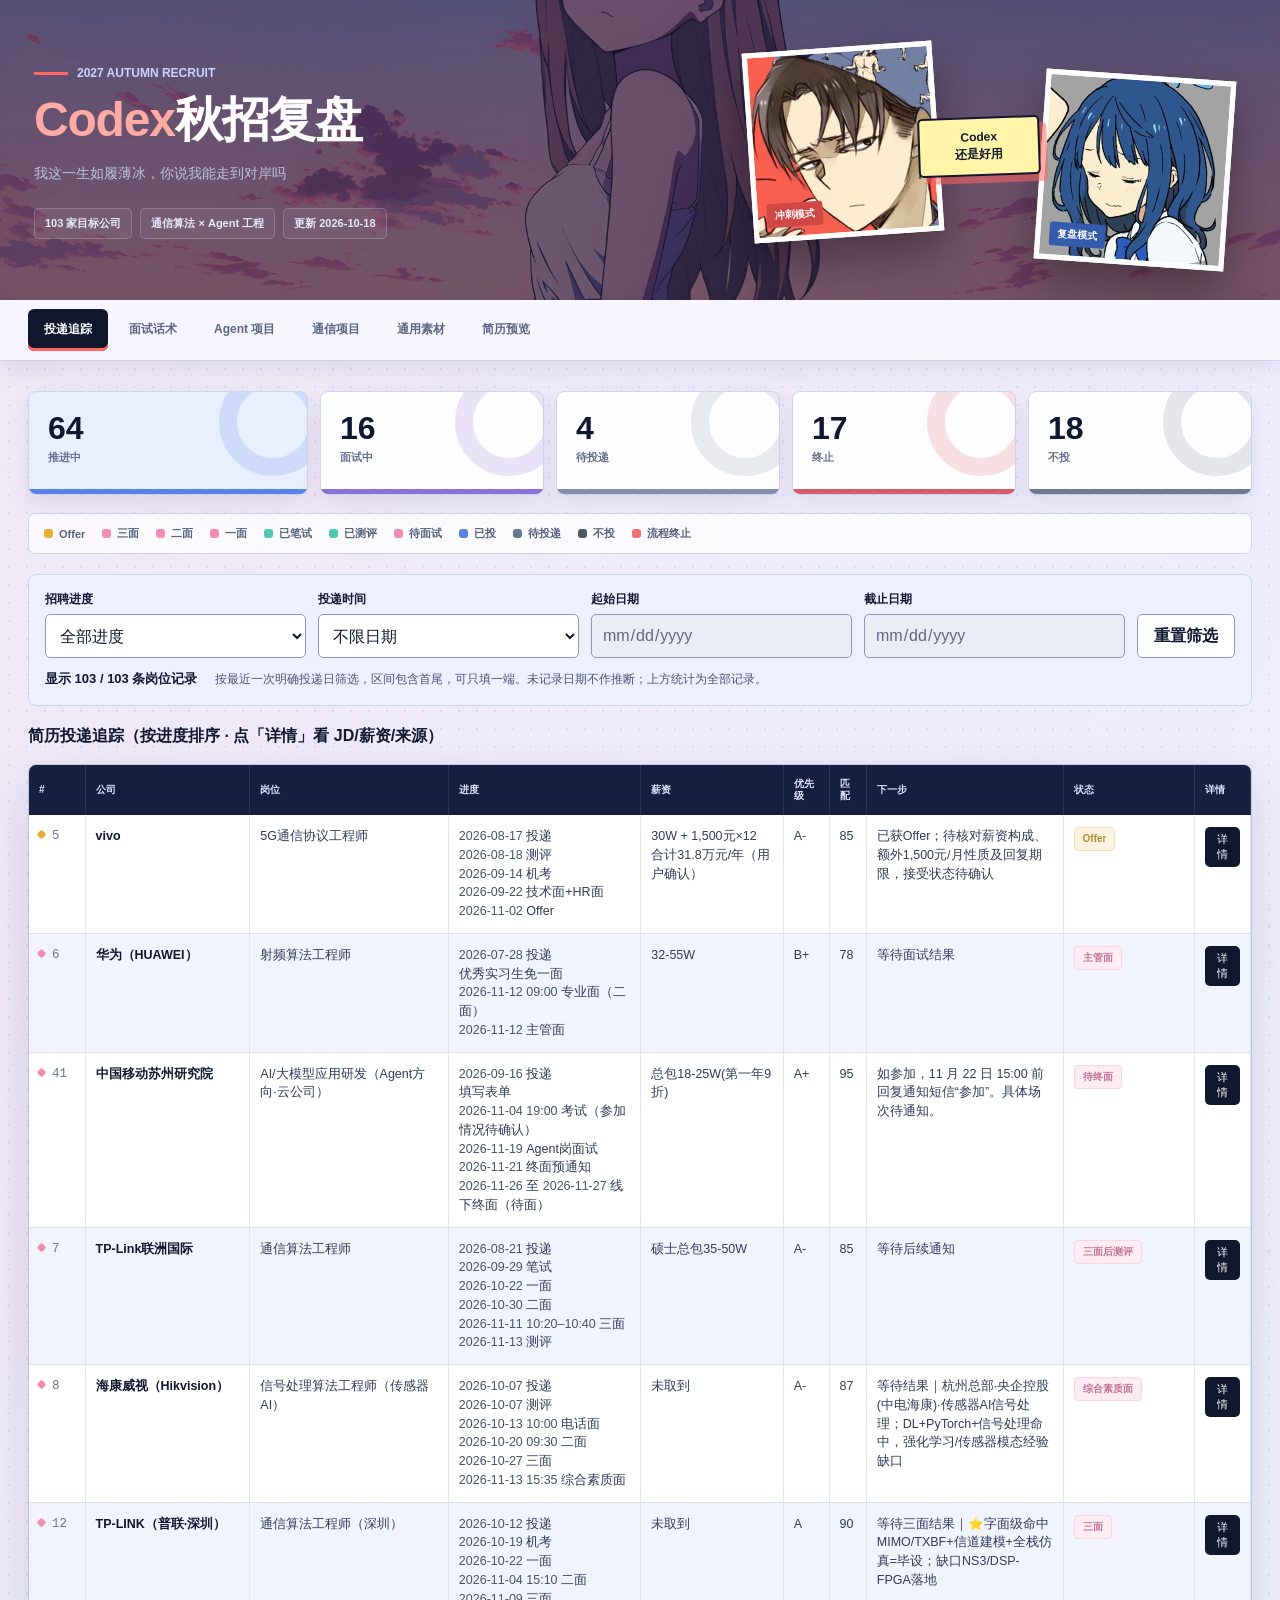
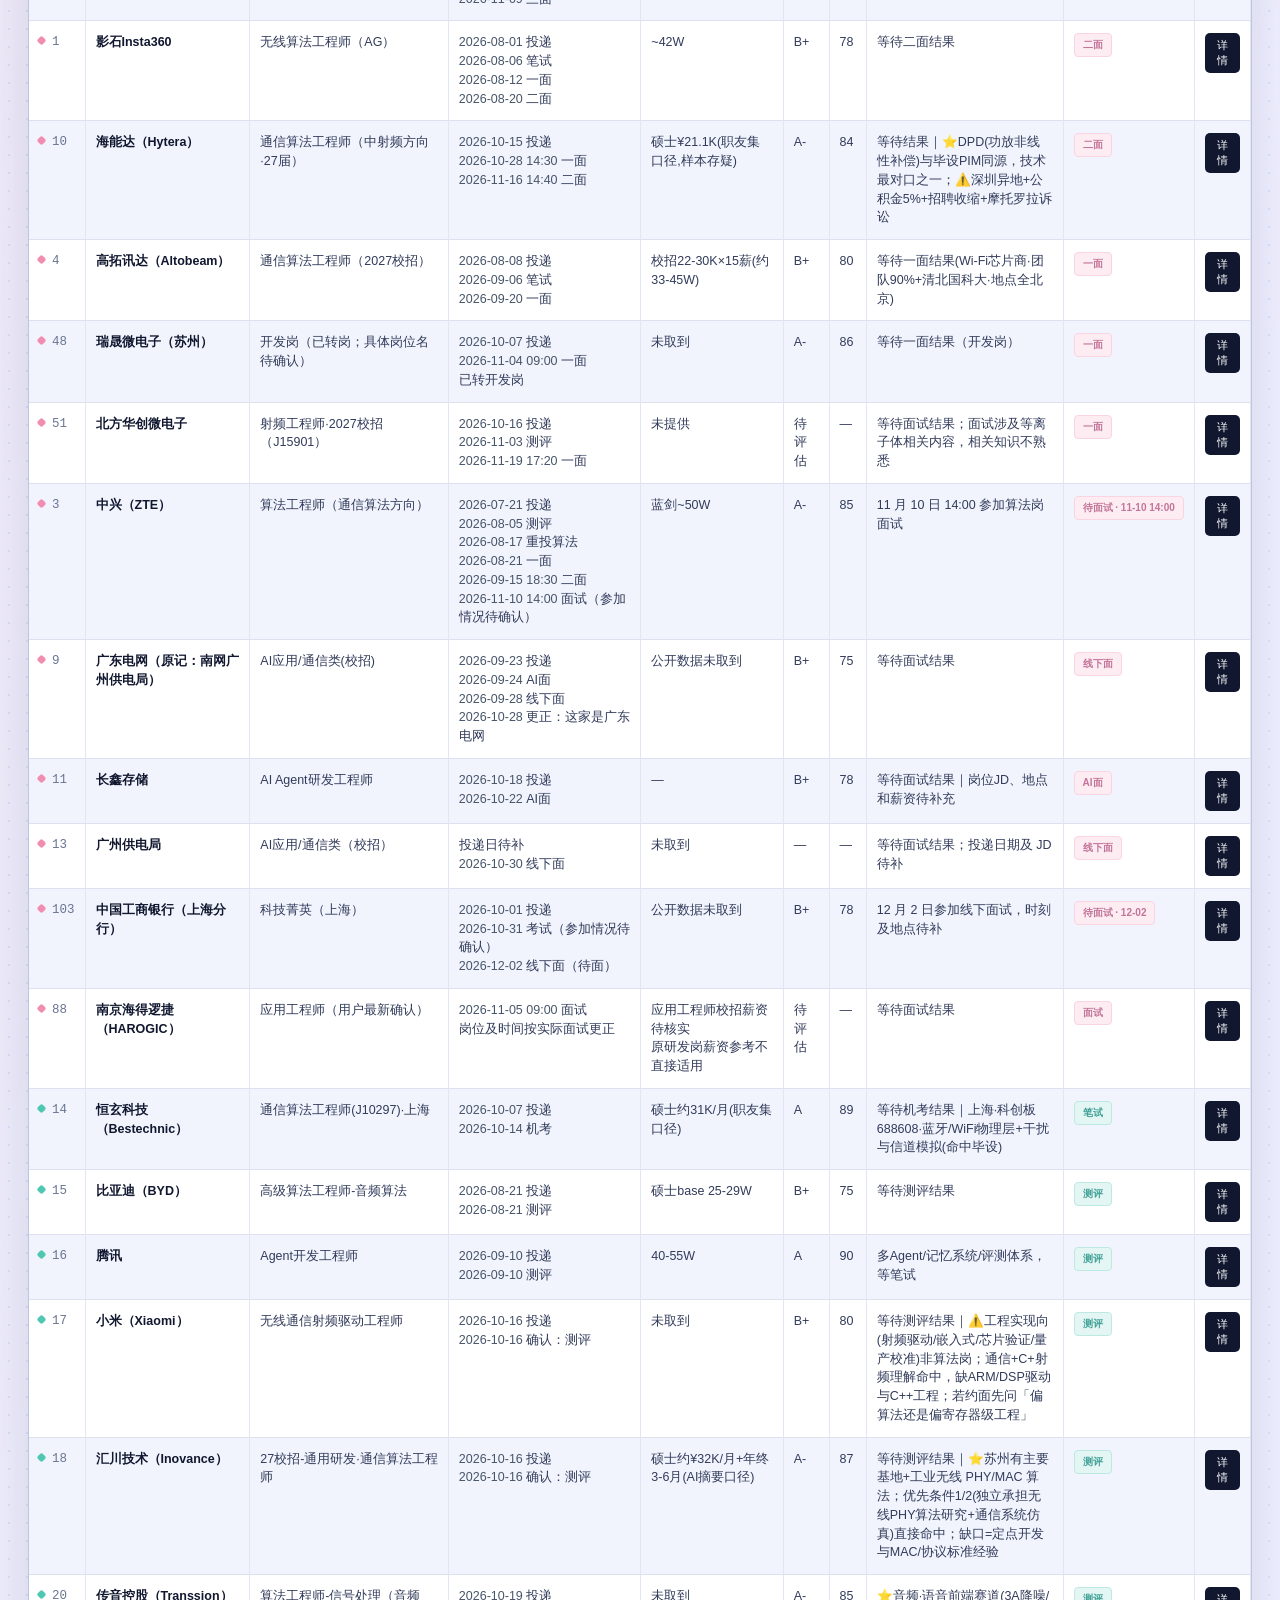
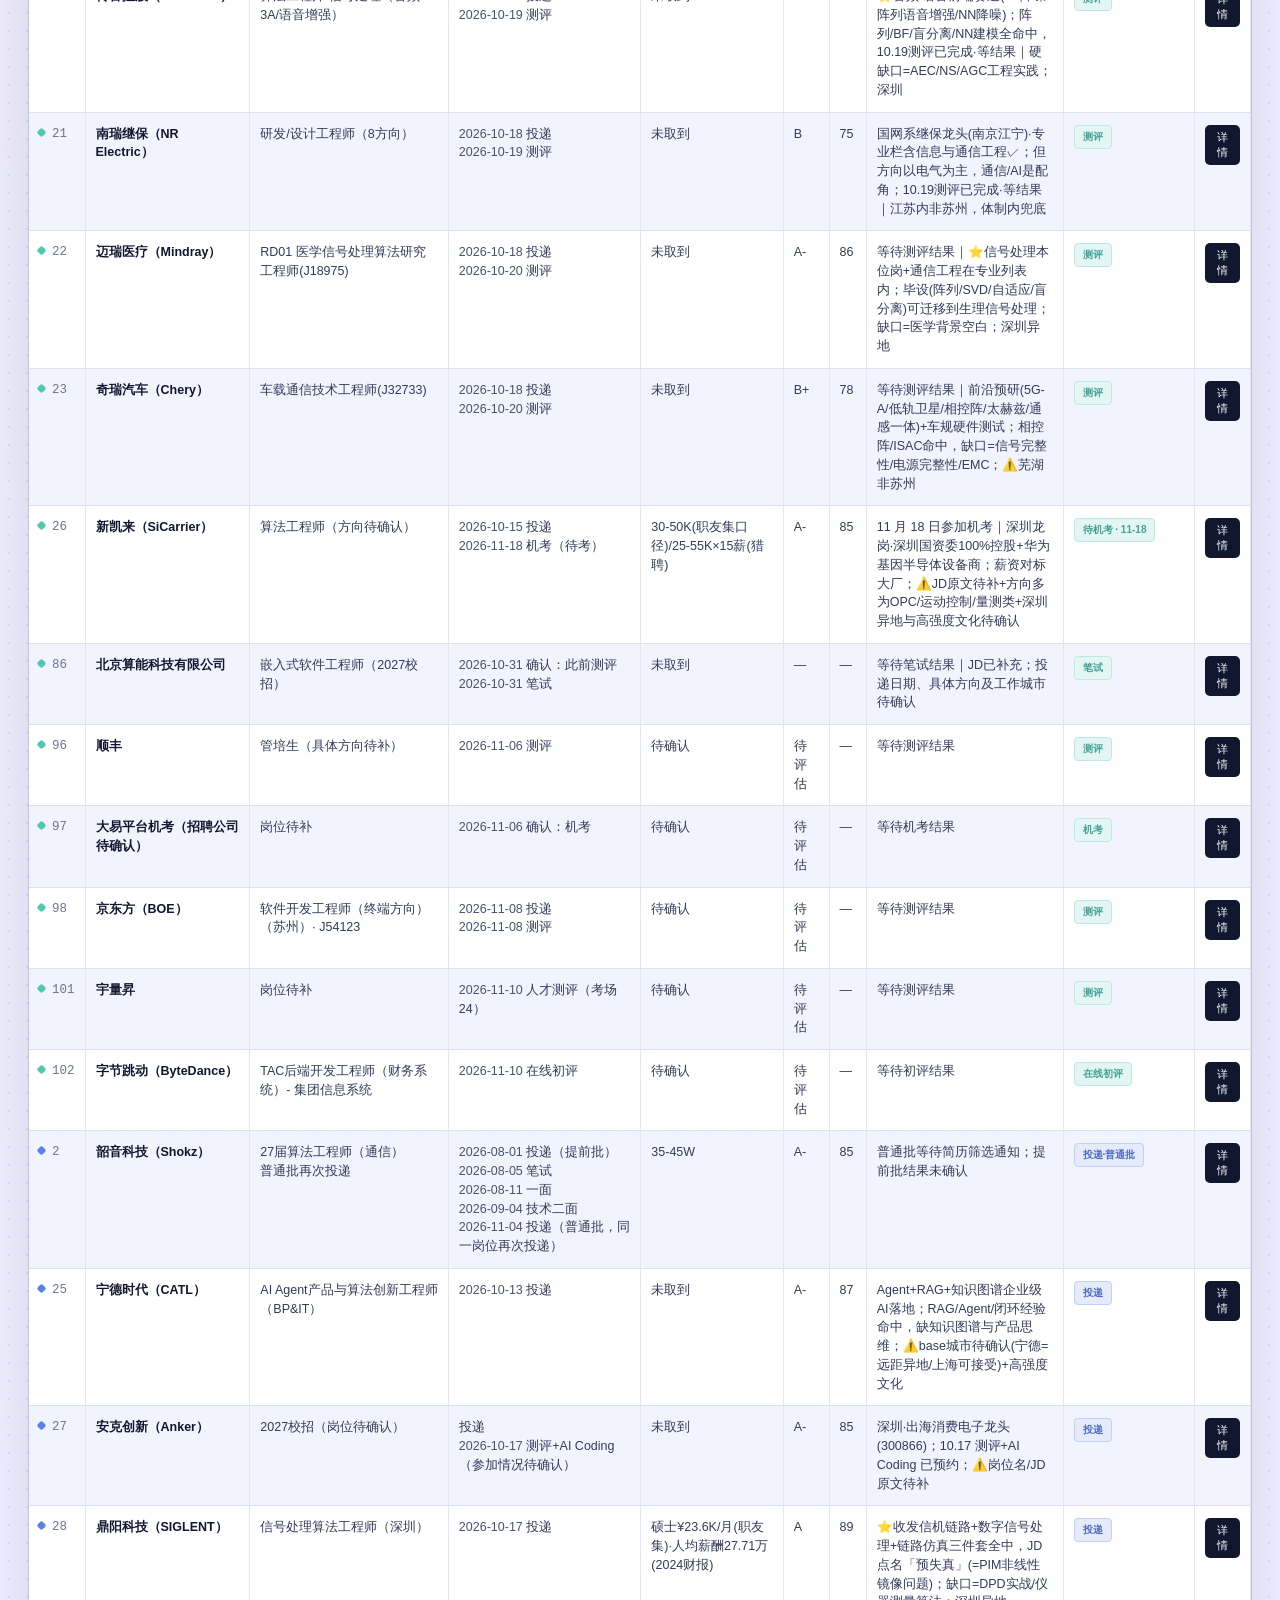
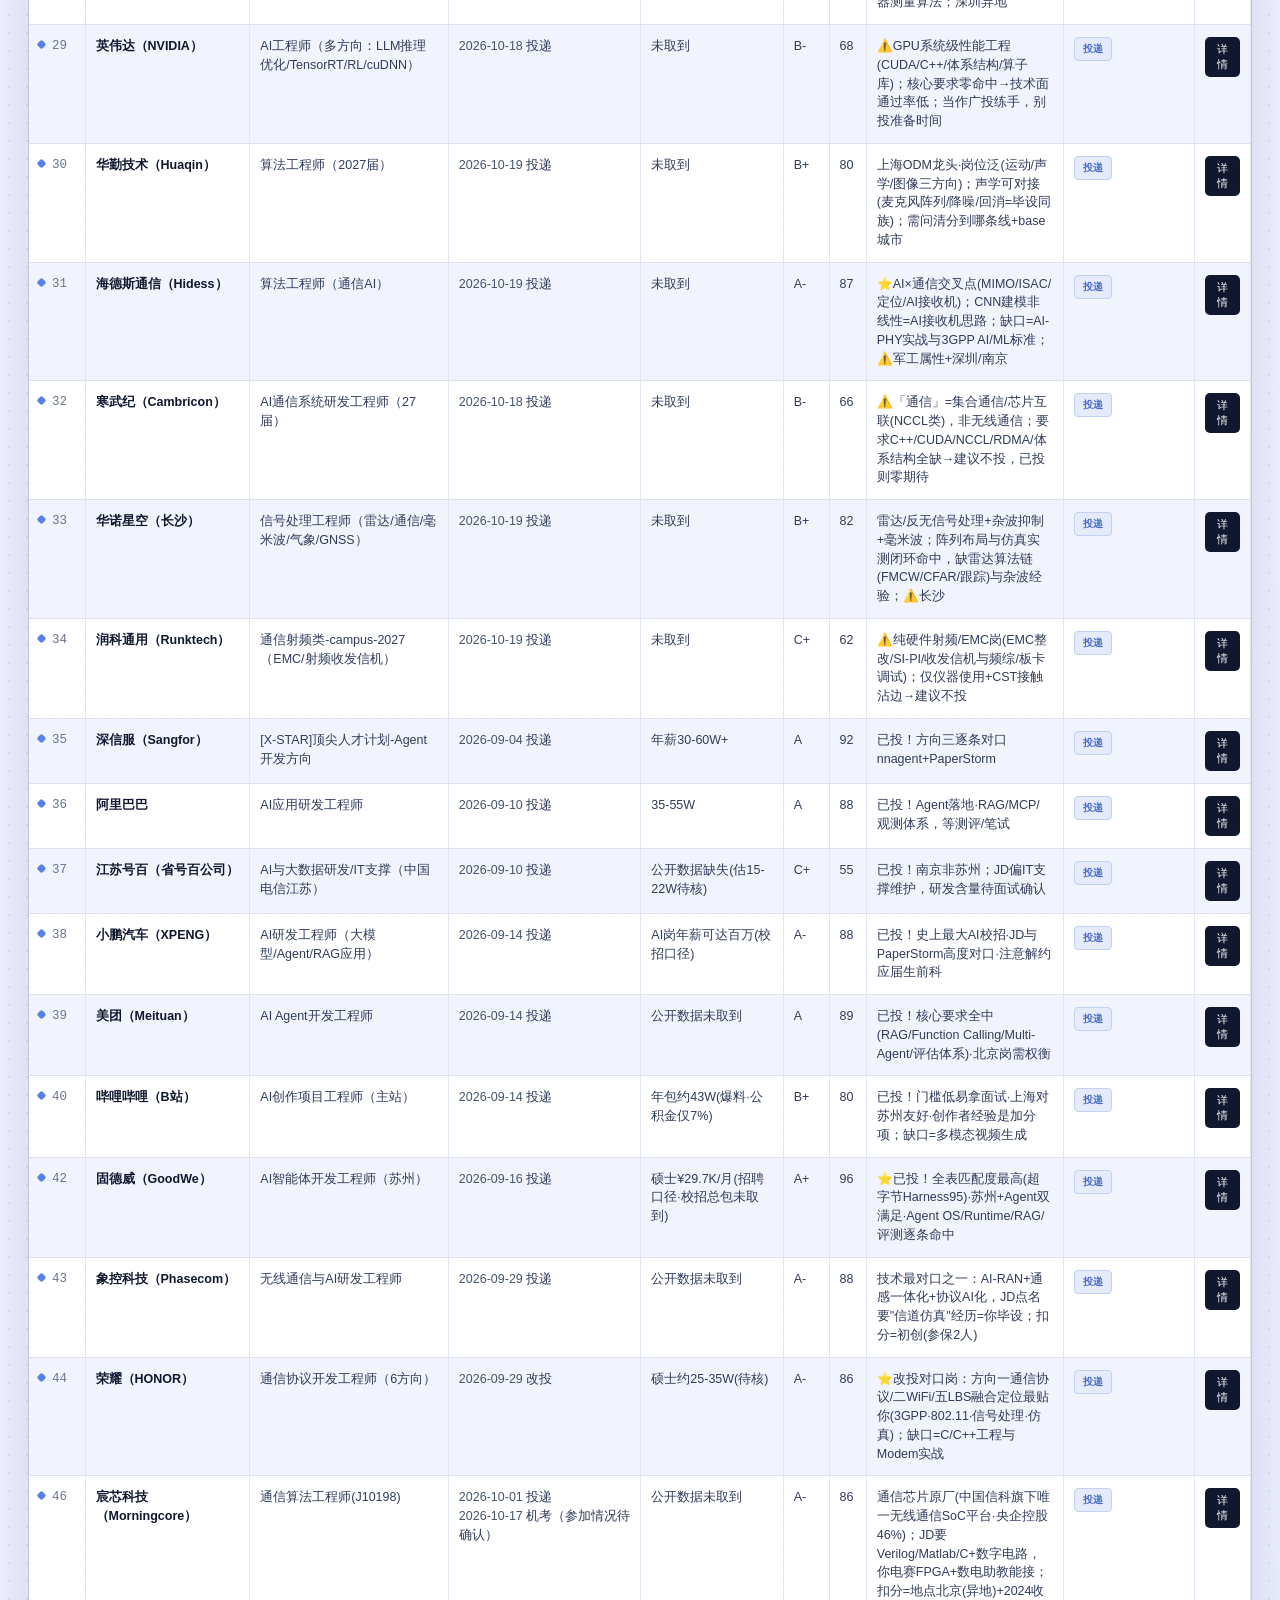
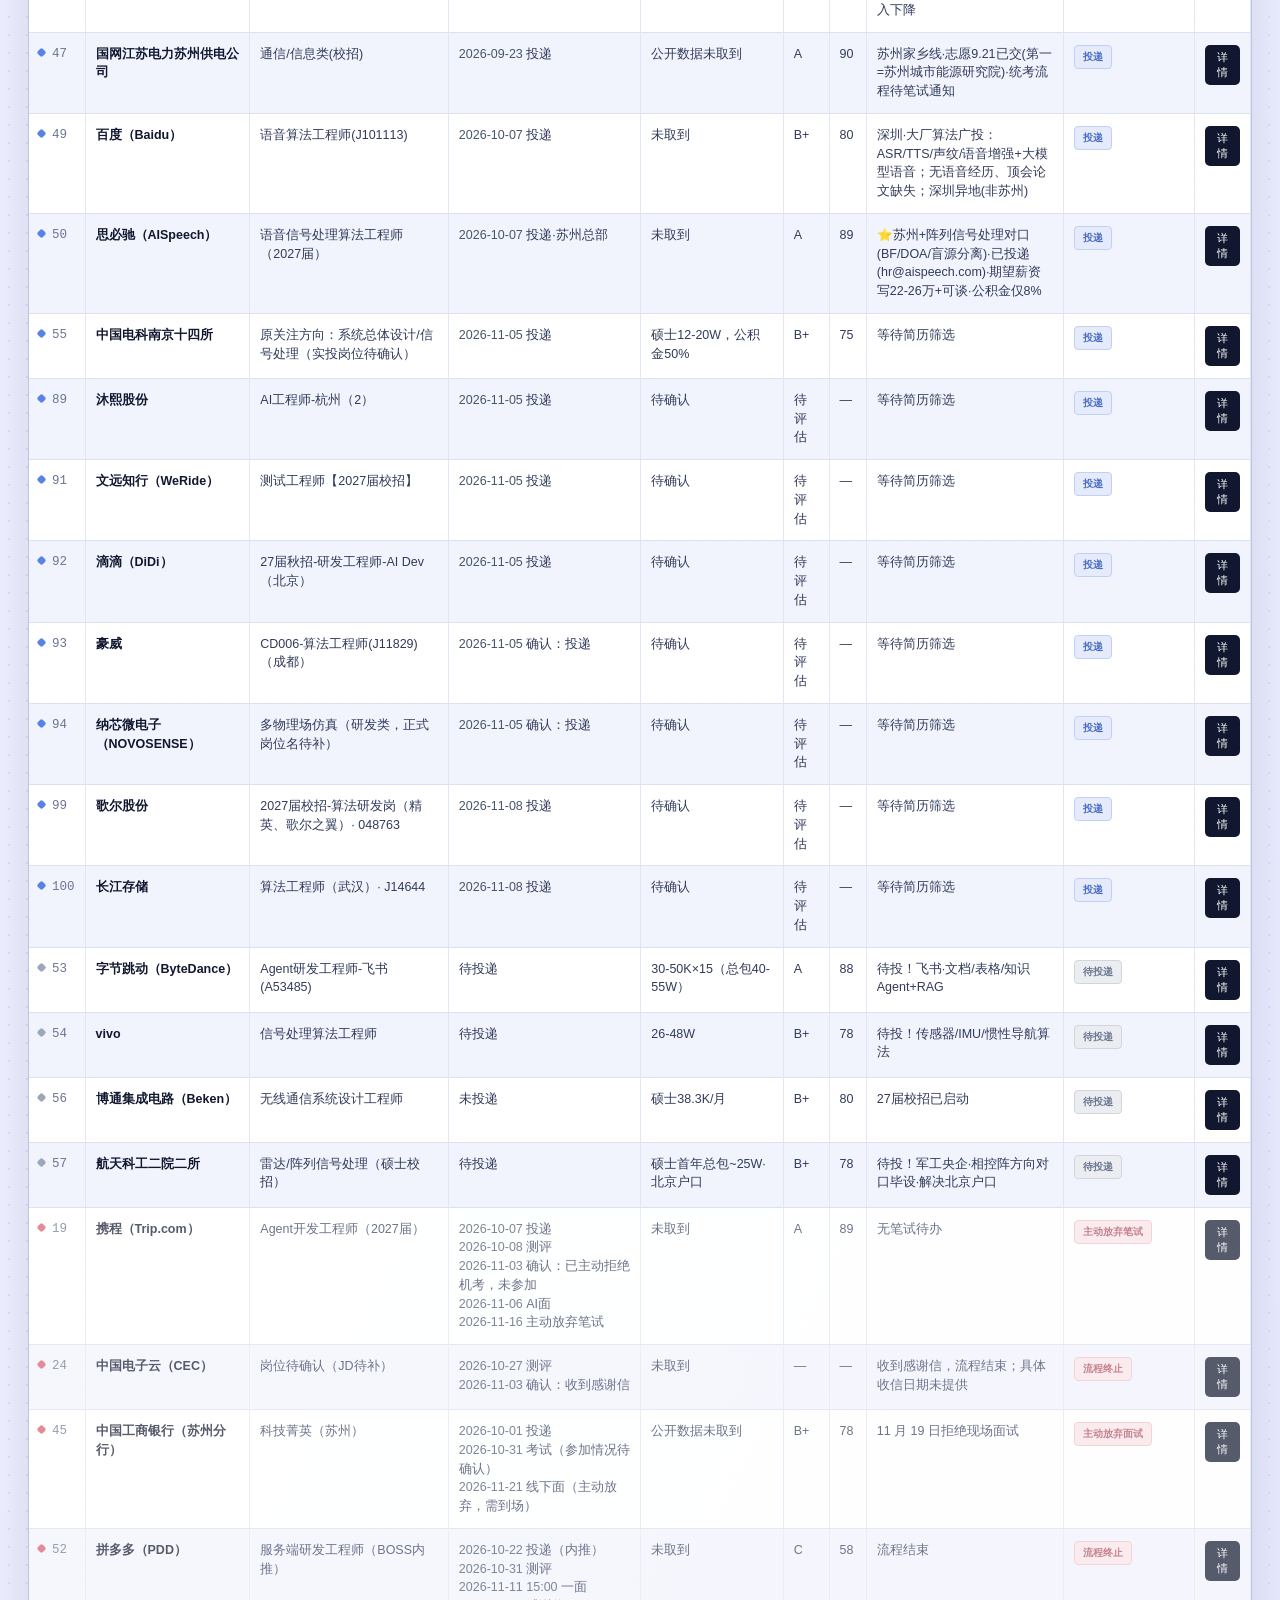
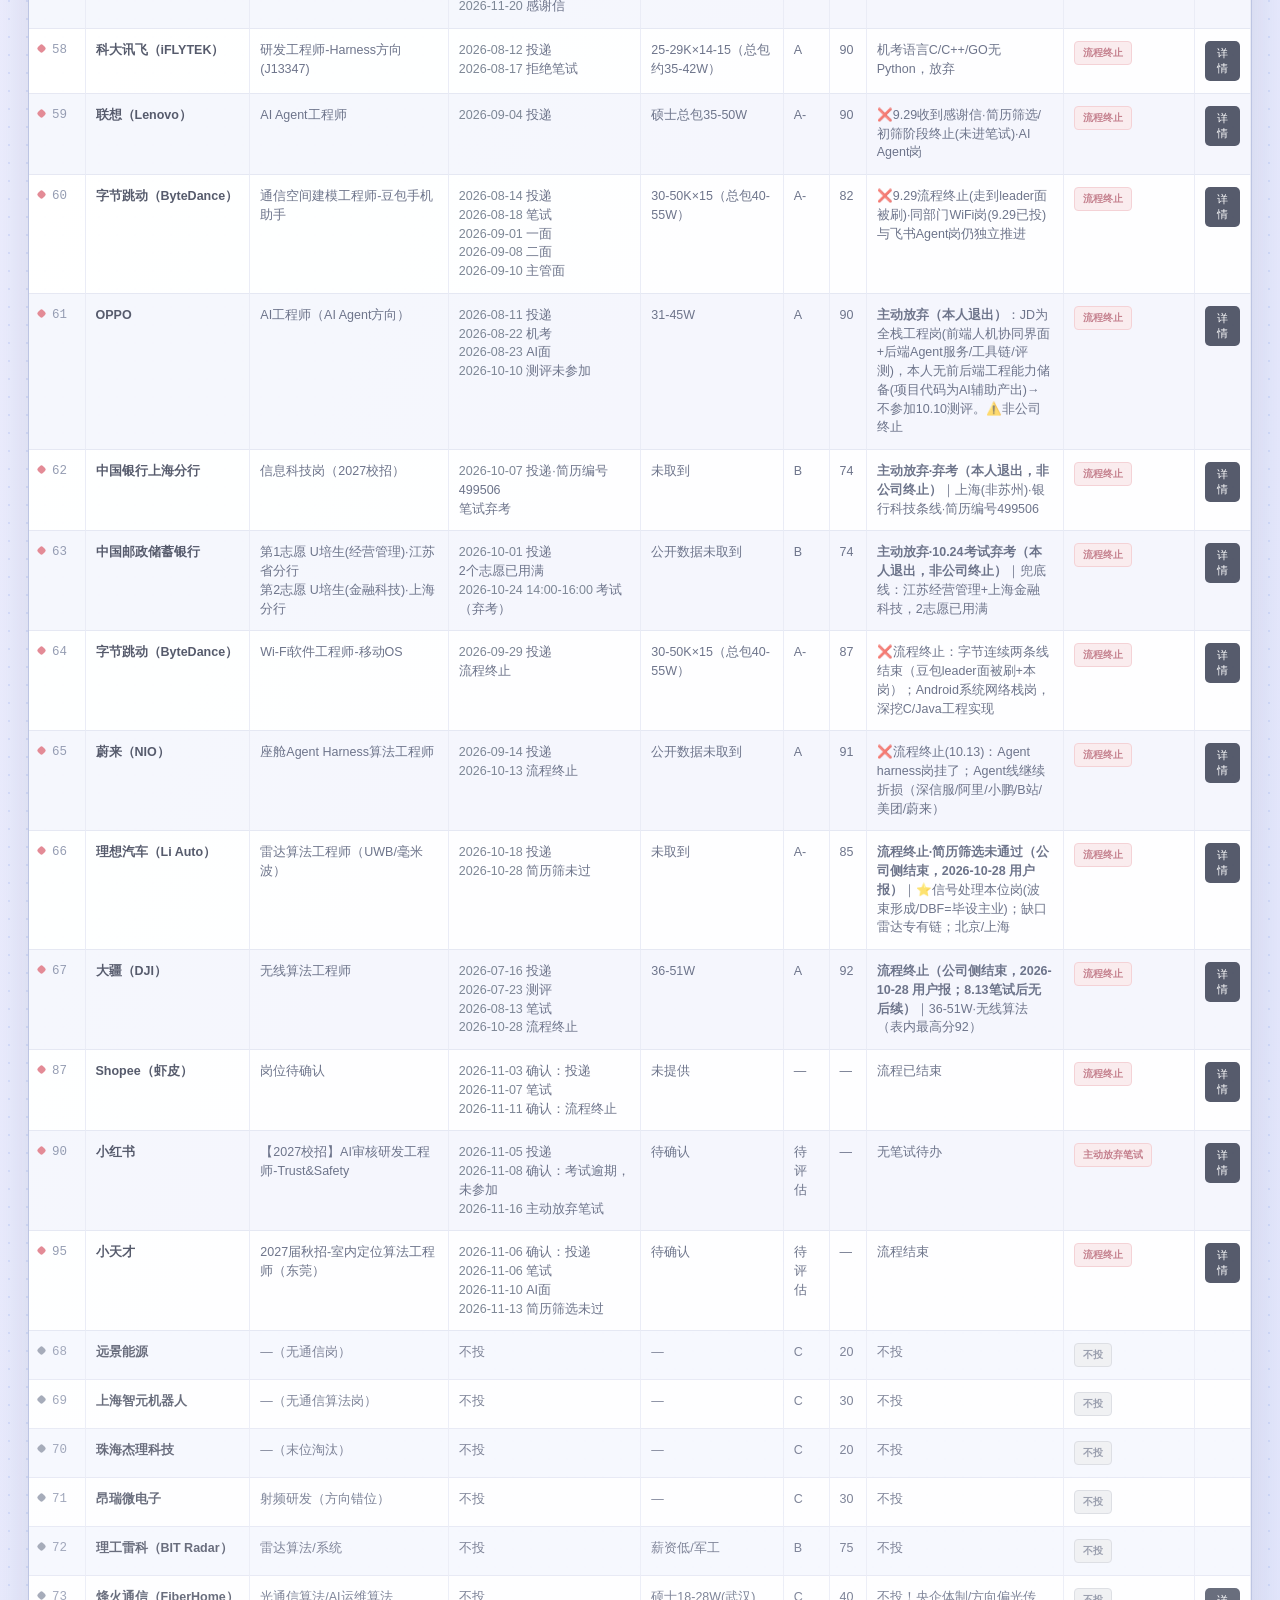
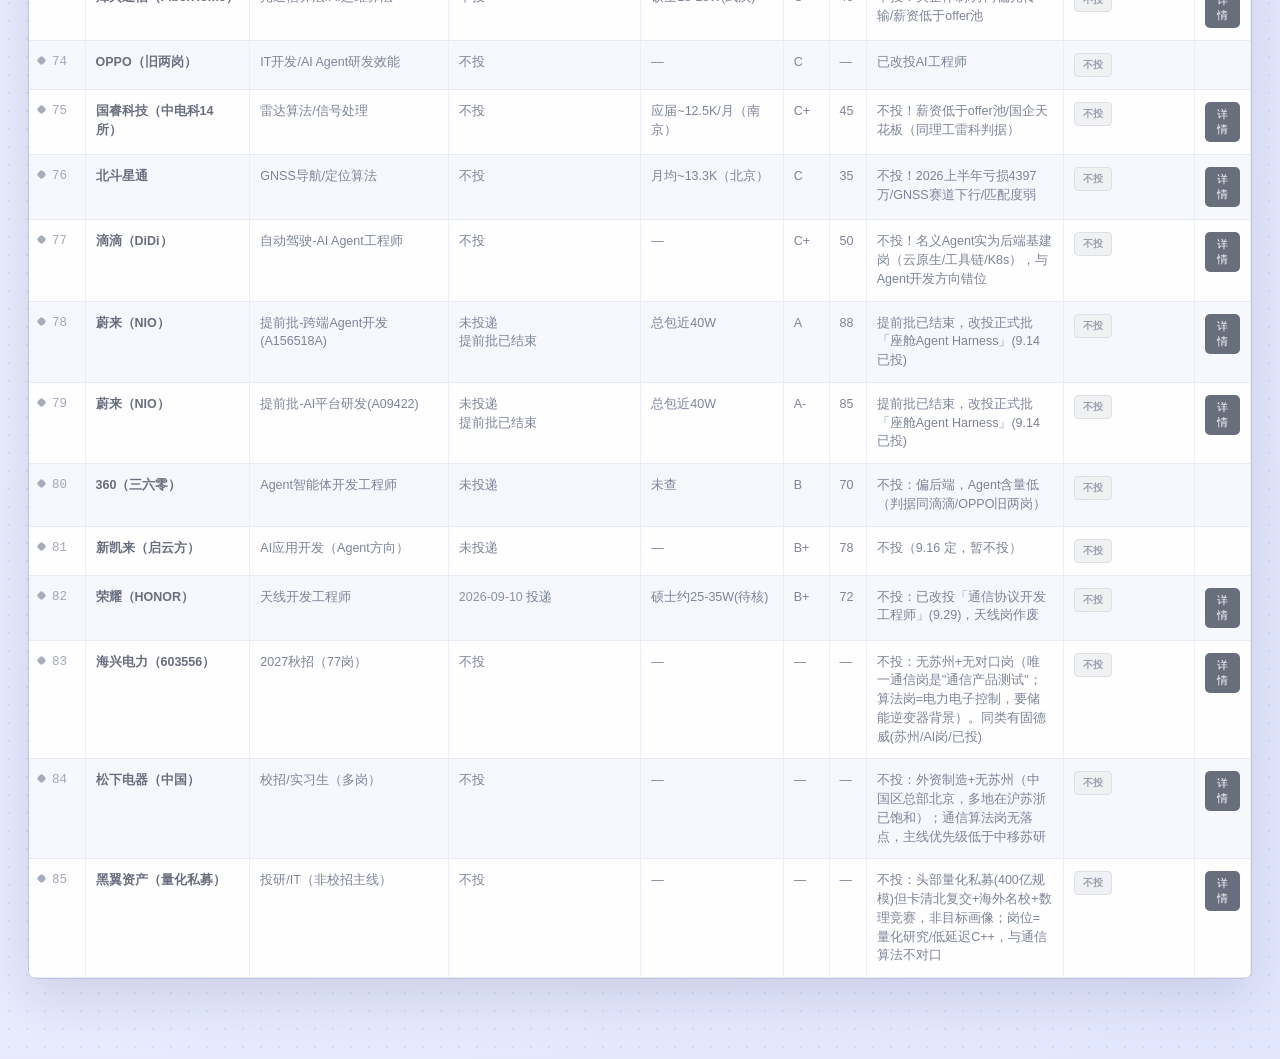
==== commit 826c0c84: "deploy: update career console" ====
--- a/career-console/index.html
+++ b/career-console/index.html
@@ -946,7 +946,7 @@
   <div class="desktop-jobs-table" style="overflow-x:auto">
   <table data-application-year="2026">
     <thead><tr><th>#</th><th>公司</th><th>岗位</th><th>进度</th><th>薪资</th><th>优先级</th><th>匹配</th><th>下一步</th><th>状态</th><th>详情</th></tr></thead>
-    <tbody><tr style="background:#81C784"><td>1</td><td><b>影石Insta360</b></td><td class="wrap">无线算法工程师（AG）</td><td class="wrap"><time>2026-08-01</time> 投递<br><time>2026-08-06</time> 笔试<br><time>2026-08-12</time> 一面<br><time>2026-08-20</time> 二面</td><td class="wrap">~42W</td><td>B+</td><td>78</td><td class="wrap">等待二面结果</td><td><span class="badge" style="background:#4CAF50;color:#0D3D0D">二面</span></td><td><button class="dt-btn" onclick="openDetail('影石')">详情</button></td></tr><tr style="background:#81C784"><td>2</td><td><b>韶音科技（Shokz）</b></td><td class="wrap">27届算法工程师（通信）<br>普通批再次投递</td><td class="wrap"><time>2026-08-01</time> 投递（提前批）<br><time>2026-08-05</time> 笔试<br><time>2026-08-11</time> 一面<br><time>2026-09-04</time> 技术二面<br><time>2026-11-04</time> 投递（普通批，同一岗位再次投递）</td><td class="wrap">35-45W</td><td>A-</td><td>85</td><td class="wrap">普通批等待简历筛选通知；提前批结果未确认</td><td><span class="badge" style="background:#81C784;color:#145214">投递·普通批</span></td><td><button class="dt-btn" onclick="openDetail('韶音')">详情</button></td></tr><tr style="background:#81C784"><td>3</td><td><b>中兴（ZTE）</b></td><td class="wrap">算法工程师（通信算法方向）</td><td class="wrap"><time>2026-07-21</time> 投递<br><time>2026-08-05</time> 测评<br><time>2026-08-17</time> 重投算法<br><time>2026-08-21</time> 一面<br><time>2026-09-15 18:30</time> 二面<br><time>2026-11-10 14:00</time> 面试（参加情况待确认）</td><td class="wrap">蓝剑~50W</td><td>A-</td><td>85</td><td class="wrap">11 月 10 日 14:00 参加算法岗面试</td><td><span class="badge" style="background:#81C784;color:#145214">待面试 · 11-10 14:00</span></td><td><button class="dt-btn" onclick="openDetail('中兴通信')">详情</button></td></tr><tr style="background:#E3F2DA"><td>4</td><td><b>高拓讯达（Altobeam）</b></td><td class="wrap">通信算法工程师（2027校招）</td><td class="wrap"><time>2026-08-08</time> 投递<br><time>2026-09-06</time> 笔试<br><time>2026-09-20</time> 一面</td><td class="wrap">校招22-30K×15薪(约33-45W)</td><td>B+</td><td>80</td><td class="wrap">等待一面结果(Wi-Fi芯片商·团队90%+清北国科大·地点全北京)</td><td><span class="badge" style="background:#A5D6A7;color:#1B5E20">一面</span></td><td><button class="dt-btn" onclick="openDetail('高拓讯达')">详情</button></td></tr><tr style="background:#E8F5E9"><td>5</td><td><b>vivo</b></td><td class="wrap">5G通信协议工程师</td><td class="wrap"><time>2026-08-17</time> 投递<br><time>2026-08-18</time> 测评<br><time>2026-09-14</time> 机考<br><time>2026-09-22</time> 技术面+HR面<br><time>2026-11-02</time> Offer</td><td class="wrap">30W + 1,500元×12<br>合计31.8万元/年（用户确认）</td><td>A-</td><td>85</td><td class="wrap">已获Offer；待核对薪资构成、额外1,500元/月性质及回复期限，接受状态待确认</td><td><span class="badge" style="background:#A5D6A7;color:#1B5E20">Offer</span></td><td><button class="dt-btn" onclick="openDetail('vivo5G')">详情</button></td></tr><tr style="background:#E3F2DA"><td>6</td><td><b>华为（HUAWEI）</b></td><td class="wrap">射频算法工程师</td><td class="wrap"><time>2026-07-28</time> 投递<br>优秀实习生免一面<br><time>2026-11-12 09:00</time> 专业面（二面）<br><time>2026-11-12</time> 主管面</td><td class="wrap">32-55W</td><td>B+</td><td>78</td><td class="wrap">等待面试结果</td><td><span class="badge" style="background:#A5D6A7;color:#1B5E20">主管面</span></td><td><button class="dt-btn" onclick="openDetail('华为')">详情</button></td></tr><tr style="background:#E3F2DA"><td>7</td><td><b>TP-Link联洲国际</b></td><td class="wrap">通信算法工程师</td><td class="wrap"><time>2026-08-21</time> 投递<br><time>2026-09-29</time> 笔试<br><time>2026-10-22</time> 一面<br><time>2026-10-30</time> 二面<br><time>2026-11-11 10:20–10:40</time> 三面<br><time>2026-11-13</time> 测评</td><td class="wrap">硕士总包35-50W</td><td>A-</td><td>85</td><td class="wrap">等待后续通知</td><td><span class="badge">三面后测评</span></td><td><button class="dt-btn" onclick="openDetail('TP-Link联洲')">详情</button></td></tr><tr style="background:#81C784"><td>8</td><td><b>海康威视（Hikvision）</b></td><td class="wrap">信号处理算法工程师（传感器AI）</td><td class="wrap"><time>2026-10-07</time> 投递<br><time>2026-10-07</time> 测评<br><time>2026-10-13 10:00</time> 电话面<br><time>2026-10-20 09:30</time> 二面<br><time>2026-10-27</time> 三面<br><time>2026-11-13 15:35</time> 综合素质面</td><td class="wrap">未取到</td><td>A-</td><td>87</td><td class="wrap">等待结果｜杭州总部·央企控股(中电海康)·传感器AI信号处理；DL+PyTorch+信号处理命中，强化学习/传感器模态经验缺口</td><td><span class="badge" style="background:#FFCC80;color:#E65100">综合素质面</span></td><td><button class="dt-btn" onclick="openDetail('海康威视')">详情</button></td></tr><tr style="background:#E8F5E9"><td>9</td><td><b>广东电网（原记：南网广州供电局）</b></td><td class="wrap">AI应用/通信类(校招)</td><td class="wrap"><time>2026-09-23</time> 投递<br><time>2026-09-24</time> AI面<br><time>2026-09-28</time> 线下面<br><time>2026-10-28</time> 更正：这家是广东电网</td><td class="wrap">公开数据未取到</td><td>B+</td><td>75</td><td class="wrap">等待面试结果</td><td><span class="badge" style="background:#A5D6A7;color:#1B5E20">线下面</span></td><td><button class="dt-btn" onclick="openDetail('南网广州')">详情</button></td></tr><tr style="background:#E8F5E9"><td>10</td><td><b>海能达（Hytera）</b></td><td class="wrap">通信算法工程师（中射频方向·27届）</td><td class="wrap"><time>2026-10-15</time> 投递<br><time>2026-10-28 14:30</time> 一面<br><time>2026-11-16 14:40</time> 二面</td><td class="wrap">硕士¥21.1K(职友集口径,样本存疑)</td><td>A-</td><td>84</td><td class="wrap">等待结果｜⭐DPD(功放非线性补偿)与毕设PIM同源，技术最对口之一；⚠️深圳异地+公积金5%+招聘收缩+摩托罗拉诉讼</td><td><span class="badge" style="background:#A5D6A7;color:#1B5E20">二面</span></td><td><button class="dt-btn" onclick="openDetail('海能达')">详情</button></td></tr><tr style="background:#E8F5E9"><td>11</td><td><b>长鑫存储</b></td><td class="wrap">AI Agent研发工程师</td><td class="wrap"><time>2026-10-18</time> 投递<br><time>2026-10-22</time> AI面</td><td class="wrap">—</td><td>B+</td><td>78</td><td class="wrap">等待面试结果｜岗位JD、地点和薪资待补充</td><td><span class="badge" style="background:#A5D6A7;color:#1B5E20">AI面</span></td><td><button class="dt-btn" onclick="openDetail('长鑫存储')">详情</button></td></tr><tr style="background:#E8F5E9"><td>12</td><td><b>TP-LINK（普联·深圳）</b></td><td class="wrap">通信算法工程师（深圳）</td><td class="wrap"><time>2026-10-12</time> 投递<br><time>2026-10-19</time> 机考<br><time>2026-10-22</time> 一面<br><time>2026-11-04 15:10</time> 二面<br><time>2026-11-09</time> 三面</td><td class="wrap">未取到</td><td>A</td><td>90</td><td class="wrap">等待三面结果｜⭐字面级命中MIMO/TXBF+信道建模+全栈仿真=毕设；缺口NS3/DSP-FPGA落地</td><td><span class="badge" style="background:#A5D6A7;color:#1B5E20">三面</span></td><td><button class="dt-btn" onclick="openDetail('TP-LINK深圳')">详情</button></td></tr><tr style="background:#E3F2DA"><td>13</td><td><b>广州供电局</b></td><td class="wrap">AI应用/通信类（校招）</td><td class="wrap">投递日待补<br><time>2026-10-30</time> 线下面</td><td class="wrap">未取到</td><td>—</td><td>—</td><td class="wrap">等待面试结果；投递日期及 JD 待补</td><td><span class="badge">线下面</span></td><td><button class="dt-btn" onclick="openDetail('广州供电局')">详情</button></td></tr><tr style="background:#E8F5E9"><td>14</td><td><b>恒玄科技（Bestechnic）</b></td><td class="wrap">通信算法工程师(J10297)·上海</td><td class="wrap"><time>2026-10-07</time> 投递<br><time>2026-10-14</time> 机考</td><td class="wrap">硕士约31K/月(职友集口径)</td><td>A</td><td>89</td><td class="wrap">等待机考结果｜上海·科创板688608·蓝牙/WiFi物理层+干扰与信道模拟(命中毕设)</td><td><span class="badge" style="background:#81C784;color:#1B5E20">笔试</span></td><td><button class="dt-btn" onclick="openDetail('恒玄科技')">详情</button></td></tr><tr style="background:#E8F5E9"><td>15</td><td><b>比亚迪（BYD）</b></td><td class="wrap">高级算法工程师-音频算法</td><td class="wrap"><time>2026-08-21</time> 投递<br><time>2026-08-21</time> 测评</td><td class="wrap">硕士base 25-29W</td><td>B+</td><td>75</td><td class="wrap">等待测评结果</td><td><span class="badge" style="background:#A5D6A7;color:#2E7D32">测评</span></td><td><button class="dt-btn" onclick="openDetail('比亚迪')">详情</button></td></tr><tr style="background:#E8F5E9"><td>16</td><td><b>腾讯</b></td><td class="wrap">Agent开发工程师</td><td class="wrap"><time>2026-09-10</time> 投递<br><time>2026-09-10</time> 测评</td><td class="wrap">40-55W</td><td>A</td><td>90</td><td class="wrap">多Agent/记忆系统/评测体系，等笔试</td><td><span class="badge" style="background:#A5D6A7;color:#2E7D32">测评</span></td><td><button class="dt-btn" onclick="openDetail('腾讯')">详情</button></td></tr><tr style="background:#C8E6C9"><td>17</td><td><b>小米（Xiaomi）</b></td><td class="wrap">无线通信射频驱动工程师</td><td class="wrap"><time>2026-10-16</time> 投递<br><time>2026-10-16</time> 确认：测评</td><td class="wrap">未取到</td><td>B+</td><td>80</td><td class="wrap">等待测评结果｜⚠️工程实现向(射频驱动/嵌入式/芯片验证/量产校准)非算法岗；通信+C+射频理解命中，缺ARM/DSP驱动与C++工程；若约面先问「偏算法还是偏寄存器级工程」</td><td><span class="badge" style="background:#C8E6C9;color:#2E7D32">测评</span></td><td><button class="dt-btn" onclick="openDetail('小米')">详情</button></td></tr><tr style="background:#C8E6C9"><td>18</td><td><b>汇川技术（Inovance）</b></td><td class="wrap">27校招-通用研发·通信算法工程师</td><td class="wrap"><time>2026-10-16</time> 投递<br><time>2026-10-16</time> 确认：测评</td><td class="wrap">硕士约¥32K/月+年终3-6月(AI摘要口径)</td><td>A-</td><td>87</td><td class="wrap">等待测评结果｜⭐苏州有主要基地+工业无线 PHY/MAC 算法；优先条件1/2(独立承担无线PHY算法研究+通信系统仿真)直接命中；缺口=定点开发与MAC/协议标准经验</td><td><span class="badge" style="background:#C8E6C9;color:#2E7D32">测评</span></td><td><button class="dt-btn" onclick="openDetail('汇川技术')">详情</button></td></tr><tr style="background:#E8F5E9"><td>19</td><td><b>携程（Trip.com）</b></td><td class="wrap">Agent开发工程师（2027届）</td><td class="wrap"><time>2026-10-07</time> 投递<br><time>2026-10-08</time> 测评<br><time>2026-11-03</time> 确认：已主动拒绝机考，未参加<br><time>2026-11-06</time> AI面<br><time>2026-11-16</time> 主动放弃笔试</td><td class="wrap">未取到</td><td>A</td><td>89</td><td class="wrap">无笔试待办</td><td><span class="badge">主动放弃笔试</span></td><td><button class="dt-btn" onclick="openDetail('携程')">详情</button></td></tr><tr style="background:#E8F5E9"><td>20</td><td><b>传音控股（Transsion）</b></td><td class="wrap">算法工程师-信号处理（音频3A/语音增强）</td><td class="wrap"><time>2026-10-19</time> 投递<br><time>2026-10-19</time> 测评</td><td class="wrap">未取到</td><td>A-</td><td>85</td><td class="wrap">⭐音频·语音前端赛道(3A降噪/阵列语音增强/NN降噪)；阵列/BF/盲分离/NN建模全命中，10.19测评已完成·等结果｜硬缺口=AEC/NS/AGC工程实践；深圳</td><td><span class="badge" style="background:#A5D6A7;color:#2E7D32">测评</span></td><td><button class="dt-btn" onclick="openDetail('传音')">详情</button></td></tr><tr style="background:#E8F5E9"><td>21</td><td><b>南瑞继保（NR Electric）</b></td><td class="wrap">研发/设计工程师（8方向）</td><td class="wrap"><time>2026-10-18</time> 投递<br><time>2026-10-19</time> 测评</td><td class="wrap">未取到</td><td>B</td><td>75</td><td class="wrap">国网系继保龙头(南京江宁)·专业栏含信息与通信工程✓；但方向以电气为主，通信/AI是配角；10.19测评已完成·等结果｜江苏内非苏州，体制内兜底</td><td><span class="badge" style="background:#A5D6A7;color:#2E7D32">测评</span></td><td><button class="dt-btn" onclick="openDetail('南瑞继保')">详情</button></td></tr><tr style="background:#E8F5E9"><td>22</td><td><b>迈瑞医疗（Mindray）</b></td><td class="wrap">RD01 医学信号处理算法研究工程师(J18975)</td><td class="wrap"><time>2026-10-18</time> 投递<br><time>2026-10-20</time> 测评</td><td class="wrap">未取到</td><td>A-</td><td>86</td><td class="wrap">等待测评结果｜⭐信号处理本位岗+通信工程在专业列表内；毕设(阵列/SVD/自适应/盲分离)可迁移到生理信号处理；缺口=医学背景空白；深圳异地</td><td><span class="badge" style="background:#A5D6A7;color:#2E7D32">测评</span></td><td><button class="dt-btn" onclick="openDetail('迈瑞医疗')">详情</button></td></tr><tr style="background:#E8F5E9"><td>23</td><td><b>奇瑞汽车（Chery）</b></td><td class="wrap">车载通信技术工程师(J32733)</td><td class="wrap"><time>2026-10-18</time> 投递<br><time>2026-10-20</time> 测评</td><td class="wrap">未取到</td><td>B+</td><td>78</td><td class="wrap">等待测评结果｜前沿预研(5G-A/低轨卫星/相控阵/太赫兹/通感一体)+车规硬件测试；相控阵/ISAC命中，缺口=信号完整性/电源完整性/EMC；⚠️芜湖非苏州</td><td><span class="badge" style="background:#A5D6A7;color:#2E7D32">测评</span></td><td><button class="dt-btn" onclick="openDetail('奇瑞汽车')">详情</button></td></tr><tr style="background:#E8F5E9"><td>24</td><td><b>中国电子云（CEC）</b></td><td class="wrap">岗位待确认（JD待补）</td><td class="wrap"><time>2026-10-27</time> 测评<br><time>2026-11-03</time> 确认：收到感谢信</td><td class="wrap">未取到</td><td>—</td><td>—</td><td class="wrap">收到感谢信，流程结束；具体收信日期未提供</td><td><span class="badge">流程终止</span></td><td><button class="dt-btn" onclick="openDetail('中国电子云')">详情</button></td></tr><tr style="background:#EDF7E8"><td>25</td><td><b>宁德时代（CATL）</b></td><td class="wrap">AI Agent产品与算法创新工程师（BP&IT）</td><td class="wrap"><time>2026-10-13</time> 投递</td><td class="wrap">未取到</td><td>A-</td><td>87</td><td class="wrap">Agent+RAG+知识图谱企业级AI落地；RAG/Agent/闭环经验命中，缺知识图谱与产品思维；⚠️base城市待确认(宁德=远距异地/上海可接受)+高强度文化</td><td><span class="badge" style="background:#C8E6C9;color:#2E7D32">投递</span></td><td><button class="dt-btn" onclick="openDetail('宁德时代')">详情</button></td></tr><tr style="background:#EDF7E8"><td>26</td><td><b>新凯来（SiCarrier）</b></td><td class="wrap">算法工程师（方向待确认）</td><td class="wrap"><time>2026-10-15</time> 投递<br><time>2026-11-18</time> 机考（待考）</td><td class="wrap">30-50K(职友集口径)/25-55K×15薪(猎聘)</td><td>A-</td><td>85</td><td class="wrap">11 月 18 日参加机考｜深圳龙岗·深圳国资委100%控股+华为基因半导体设备商；薪资对标大厂；⚠️JD原文待补+方向多为OPC/运动控制/量测类+深圳异地与高强度文化待确认</td><td><span class="badge" style="background:#C8E6C9;color:#2E7D32">待机考 · 11-18</span></td><td><button class="dt-btn" onclick="openDetail('新凯来')">详情</button></td></tr><tr style="background:#EDF7E8"><td>27</td><td><b>安克创新（Anker）</b></td><td class="wrap">2027校招（岗位待确认）</td><td class="wrap">投递<br><time>2026-10-17</time> 测评+AI Coding（参加情况待确认）</td><td class="wrap">未取到</td><td>A-</td><td>85</td><td class="wrap">深圳·出海消费电子龙头(300866)；10.17 测评+AI Coding 已预约；⚠️岗位名/JD原文待补</td><td><span class="badge" style="background:#C8E6C9;color:#2E7D32">投递</span></td><td><button class="dt-btn" onclick="openDetail('安克创新')">详情</button></td></tr><tr style="background:#EDF7E8"><td>28</td><td><b>鼎阳科技（SIGLENT）</b></td><td class="wrap">信号处理算法工程师（深圳）</td><td class="wrap"><time>2026-10-17</time> 投递</td><td class="wrap">硕士¥23.6K/月(职友集)·人均薪酬27.71万(2024财报)</td><td>A</td><td>89</td><td class="wrap">⭐收发信机链路+数字信号处理+链路仿真三件套全中，JD点名「预失真」(=PIM非线性镜像问题)；缺口=DPD实战/仪器测量算法；深圳异地</td><td><span class="badge" style="background:#C8E6C9;color:#2E7D32">投递</span></td><td><button class="dt-btn" onclick="openDetail('鼎阳科技')">详情</button></td></tr><tr style="background:#EDF7E8"><td>29</td><td><b>英伟达（NVIDIA）</b></td><td class="wrap">AI工程师（多方向：LLM推理优化/TensorRT/RL/cuDNN）</td><td class="wrap"><time>2026-10-18</time> 投递</td><td class="wrap">未取到</td><td>B-</td><td>68</td><td class="wrap">⚠️GPU系统级性能工程(CUDA/C++/体系结构/算子库)；核心要求零命中→技术面通过率低；当作广投练手，别投准备时间</td><td><span class="badge" style="background:#C8E6C9;color:#2E7D32">投递</span></td><td><button class="dt-btn" onclick="openDetail('英伟达')">详情</button></td></tr><tr style="background:#EDF7E8"><td>30</td><td><b>华勤技术（Huaqin）</b></td><td class="wrap">算法工程师（2027届）</td><td class="wrap"><time>2026-10-19</time> 投递</td><td class="wrap">未取到</td><td>B+</td><td>80</td><td class="wrap">上海ODM龙头·岗位泛(运动/声学/图像三方向)；声学可对接(麦克风阵列/降噪/回消=毕设同族)；需问清分到哪条线+base城市</td><td><span class="badge" style="background:#C8E6C9;color:#2E7D32">投递</span></td><td><button class="dt-btn" onclick="openDetail('华勤技术')">详情</button></td></tr><tr style="background:#EDF7E8"><td>31</td><td><b>海德斯通信（Hidess）</b></td><td class="wrap">算法工程师（通信AI）</td><td class="wrap"><time>2026-10-19</time> 投递</td><td class="wrap">未取到</td><td>A-</td><td>87</td><td class="wrap">⭐AI×通信交叉点(MIMO/ISAC/定位/AI接收机)；CNN建模非线性=AI接收机思路；缺口=AI-PHY实战与3GPP AI/ML标准；⚠️军工属性+深圳/南京</td><td><span class="badge" style="background:#C8E6C9;color:#2E7D32">投递</span></td><td><button class="dt-btn" onclick="openDetail('海德斯')">详情</button></td></tr><tr style="background:#EDF7E8"><td>32</td><td><b>寒武纪（Cambricon）</b></td><td class="wrap">AI通信系统研发工程师（27届）</td><td class="wrap"><time>2026-10-18</time> 投递</td><td class="wrap">未取到</td><td>B-</td><td>66</td><td class="wrap">⚠️「通信」=集合通信/芯片互联(NCCL类)，非无线通信；要求C++/CUDA/NCCL/RDMA/体系结构全缺→建议不投，已投则零期待</td><td><span class="badge" style="background:#C8E6C9;color:#2E7D32">投递</span></td><td><button class="dt-btn" onclick="openDetail('寒武纪')">详情</button></td></tr><tr style="background:#EDF7E8"><td>33</td><td><b>华诺星空（长沙）</b></td><td class="wrap">信号处理工程师（雷达/通信/毫米波/气象/GNSS）</td><td class="wrap"><time>2026-10-19</time> 投递</td><td class="wrap">未取到</td><td>B+</td><td>82</td><td class="wrap">雷达/反无信号处理+杂波抑制+毫米波；阵列布局与仿真实测闭环命中，缺雷达算法链(FMCW/CFAR/跟踪)与杂波经验；⚠️长沙</td><td><span class="badge" style="background:#C8E6C9;color:#2E7D32">投递</span></td><td><button class="dt-btn" onclick="openDetail('华诺星空')">详情</button></td></tr><tr style="background:#EDF7E8"><td>34</td><td><b>润科通用（Runktech）</b></td><td class="wrap">通信射频类-campus-2027（EMC/射频收发信机）</td><td class="wrap"><time>2026-10-19</time> 投递</td><td class="wrap">未取到</td><td>C+</td><td>62</td><td class="wrap">⚠️纯硬件射频/EMC岗(EMC整改/SI-PI/收发信机与频综/板卡调试)；仅仪器使用+CST接触沾边→建议不投</td><td><span class="badge" style="background:#C8E6C9;color:#2E7D32">投递</span></td><td><button class="dt-btn" onclick="openDetail('润科通用')">详情</button></td></tr><tr style="background:#EDF7E8"><td>35</td><td><b>深信服（Sangfor）</b></td><td class="wrap">[X-STAR]顶尖人才计划-Agent开发方向</td><td class="wrap"><time>2026-09-04</time> 投递</td><td class="wrap">年薪30-60W+</td><td>A</td><td>92</td><td class="wrap">已投！方向三逐条对口nnagent+PaperStorm</td><td><span class="badge" style="background:#C8E6C9;color:#2E7D32">投递</span></td><td><button class="dt-btn" onclick="openDetail('深信服')">详情</button></td></tr><tr style="background:#EDF7E8"><td>36</td><td><b>阿里巴巴</b></td><td class="wrap">AI应用研发工程师</td><td class="wrap"><time>2026-09-10</time> 投递</td><td class="wrap">35-55W</td><td>A</td><td>88</td><td class="wrap">已投！Agent落地·RAG/MCP/观测体系，等测评/笔试</td><td><span class="badge" style="background:#C8E6C9;color:#2E7D32">投递</span></td><td><button class="dt-btn" onclick="openDetail('阿里')">详情</button></td></tr><tr style="background:#EDF7E8"><td>37</td><td><b>江苏号百（省号百公司）</b></td><td class="wrap">AI与大数据研发/IT支撑（中国电信江苏）</td><td class="wrap"><time>2026-09-10</time> 投递</td><td class="wrap">公开数据缺失(估15-22W待核)</td><td>C+</td><td>55</td><td class="wrap">已投！南京非苏州；JD偏IT支撑维护，研发含量待面试确认</td><td><span class="badge" style="background:#C8E6C9;color:#2E7D32">投递</span></td><td><button class="dt-btn" onclick="openDetail('省号百')">详情</button></td></tr><tr style="background:#EDF7E8"><td>38</td><td><b>小鹏汽车（XPENG）</b></td><td class="wrap">AI研发工程师（大模型/Agent/RAG应用）</td><td class="wrap"><time>2026-09-14</time> 投递</td><td class="wrap">AI岗年薪可达百万(校招口径)</td><td>A-</td><td>88</td><td class="wrap">已投！史上最大AI校招·JD与PaperStorm高度对口·注意解约应届生前科</td><td><span class="badge" style="background:#C8E6C9;color:#2E7D32">投递</span></td><td><button class="dt-btn" onclick="openDetail('小鹏汽车')">详情</button></td></tr><tr style="background:#EDF7E8"><td>39</td><td><b>美团（Meituan）</b></td><td class="wrap">AI Agent开发工程师</td><td class="wrap"><time>2026-09-14</time> 投递</td><td class="wrap">公开数据未取到</td><td>A</td><td>89</td><td class="wrap">已投！核心要求全中(RAG/Function Calling/Multi-Agent/评估体系)·北京岗需权衡</td><td><span class="badge" style="background:#C8E6C9;color:#2E7D32">投递</span></td><td><button class="dt-btn" onclick="openDetail('美团')">详情</button></td></tr><tr style="background:#EDF7E8"><td>40</td><td><b>哔哩哔哩（B站）</b></td><td class="wrap">AI创作项目工程师（主站）</td><td class="wrap"><time>2026-09-14</time> 投递</td><td class="wrap">年包约43W(爆料·公积金仅7%)</td><td>B+</td><td>80</td><td class="wrap">已投！门槛低易拿面试·上海对苏州友好·创作者经验是加分项；缺口=多模态视频生成</td><td><span class="badge" style="background:#C8E6C9;color:#2E7D32">投递</span></td><td><button class="dt-btn" onclick="openDetail('B站')">详情</button></td></tr><tr style="background:#EDF7E8"><td>41</td><td><b>中国移动苏州研究院</b></td><td class="wrap">AI/大模型应用研发（Agent方向·云公司）</td><td class="wrap"><time>2026-09-16</time> 投递<br>填写表单<br><time>2026-11-04 19:00</time> 考试（参加情况待确认）<br><time>2026-11-19</time> Agent岗面试</td><td class="wrap">总包18-25W(第一年9折)</td><td>A+</td><td>95</td><td class="wrap">等待面试结果</td><td><span class="badge">面试</span></td><td><button class="dt-btn" onclick="openDetail('中移苏研')">详情</button></td></tr><tr style="background:#EDF7E8"><td>42</td><td><b>固德威（GoodWe）</b></td><td class="wrap">AI智能体开发工程师（苏州）</td><td class="wrap"><time>2026-09-16</time> 投递</td><td class="wrap">硕士¥29.7K/月(招聘口径·校招总包未取到)</td><td>A+</td><td>96</td><td class="wrap">⭐已投！全表匹配度最高(超字节Harness95)·苏州+Agent双满足·Agent OS/Runtime/RAG/评测逐条命中</td><td><span class="badge" style="background:#C8E6C9;color:#2E7D32">投递</span></td><td><button class="dt-btn" onclick="openDetail('固德威')">详情</button></td></tr><tr style="background:#EDF7E8"><td>43</td><td><b>象控科技（Phasecom）</b></td><td class="wrap">无线通信与AI研发工程师</td><td class="wrap"><time>2026-09-29</time> 投递</td><td class="wrap">公开数据未取到</td><td>A-</td><td>88</td><td class="wrap">技术最对口之一：AI-RAN+通感一体化+协议AI化，JD点名要"信道仿真"经历=你毕设；扣分=初创(参保2人)</td><td><span class="badge" style="background:#C8E6C9;color:#2E7D32">投递</span></td><td><button class="dt-btn" onclick="openDetail('象控科技')">详情</button></td></tr><tr style="background:#EDF7E8"><td>44</td><td><b>荣耀（HONOR）</b></td><td class="wrap">通信协议开发工程师（6方向）</td><td class="wrap"><time>2026-09-29</time> 改投</td><td class="wrap">硕士约25-35W(待核)</td><td>A-</td><td>86</td><td class="wrap">⭐改投对口岗：方向一通信协议/二WiFi/五LBS融合定位最贴你(3GPP·802.11·信号处理·仿真)；缺口=C/C++工程与Modem实战</td><td><span class="badge" style="background:#C8E6C9;color:#2E7D32">投递</span></td><td><button class="dt-btn" onclick="openDetail('荣耀通信协议')">详情</button></td></tr><tr style="background:#EDF7E8"><td>45</td><td><b>中国工商银行（苏州分行）</b></td><td class="wrap">科技菁英（苏州）</td><td class="wrap"><time>2026-10-01</time> 投递<br><time>2026-10-31</time> 考试（参加情况待确认）<br><time>2026-11-21</time> 线下面（主动放弃，需到场）</td><td class="wrap">公开数据未取到</td><td>B+</td><td>78</td><td class="wrap">11 月 19 日拒绝现场面试</td><td><span class="badge">主动放弃面试</span></td><td><button class="dt-btn" onclick="openDetail('工行苏州')">详情</button></td></tr><tr style="background:#EDF7E8"><td>103</td><td><b>中国工商银行（上海分行）</b></td><td class="wrap">科技菁英（上海）</td><td class="wrap"><time>2026-10-01</time> 投递<br><time>2026-10-31</time> 考试（参加情况待确认）<br><time>2026-12-02</time> 线下面（待面）</td><td class="wrap">公开数据未取到</td><td>B+</td><td>78</td><td class="wrap">12 月 2 日参加线下面试，时刻及地点待补</td><td><span class="badge">待面试 · 12-02</span></td><td><button class="dt-btn" onclick="openDetail('工行上海')">详情</button></td></tr><tr style="background:#EDF7E8"><td>46</td><td><b>宸芯科技（Morningcore）</b></td><td class="wrap">通信算法工程师(J10198)</td><td class="wrap"><time>2026-10-01</time> 投递<br><time>2026-10-17</time> 机考（参加情况待确认）</td><td class="wrap">公开数据未取到</td><td>A-</td><td>86</td><td class="wrap">通信芯片原厂(中国信科旗下唯一无线通信SoC平台·央企控股46%)；JD要Verilog/Matlab/C+数字电路，你电赛FPGA+数电助教能接；扣分=地点北京(异地)+2024收入下降</td><td><span class="badge" style="background:#C8E6C9;color:#2E7D32">投递</span></td><td><button class="dt-btn" onclick="openDetail('宸芯科技')">详情</button></td></tr><tr style="background:#EDF7E8"><td>47</td><td><b>国网江苏电力苏州供电公司</b></td><td class="wrap">通信/信息类(校招)</td><td class="wrap"><time>2026-09-23</time> 投递</td><td class="wrap">公开数据未取到</td><td>A</td><td>90</td><td class="wrap">苏州家乡线·志愿9.21已交(第一=苏州城市能源研究院)·统考流程待笔试通知</td><td><span class="badge" style="background:#C8E6C9;color:#2E7D32">投递</span></td><td><button class="dt-btn" onclick="openDetail('苏州电网')">详情</button></td></tr><tr style="background:#EDF7E8"><td>48</td><td><b>瑞晟微电子（苏州）</b></td><td class="wrap">开发岗（已转岗；具体岗位名待确认）</td><td class="wrap"><time>2026-10-07</time> 投递<br><time>2026-11-04 09:00</time> 一面<br>已转开发岗</td><td class="wrap">未取到</td><td>A-</td><td>86</td><td class="wrap">等待一面结果（开发岗）</td><td><span class="badge">一面</span></td><td><button class="dt-btn" onclick="openDetail('瑞晟微电子')">详情</button></td></tr><tr style="background:#EDF7E8"><td>49</td><td><b>百度（Baidu）</b></td><td class="wrap">语音算法工程师(J101113)</td><td class="wrap"><time>2026-10-07</time> 投递</td><td class="wrap">未取到</td><td>B+</td><td>80</td><td class="wrap">深圳·大厂算法广投：ASR/TTS/声纹/语音增强+大模型语音；无语音经历、顶会论文缺失；深圳异地(非苏州)</td><td><span class="badge" style="background:#C8E6C9;color:#2E7D32">投递</span></td><td><button class="dt-btn" onclick="openDetail('百度语音')">详情</button></td></tr><tr style="background:#EDF7E8"><td>50</td><td><b>思必驰（AISpeech）</b></td><td class="wrap">语音信号处理算法工程师（2027届）</td><td class="wrap"><time>2026-10-07</time> 投递·苏州总部</td><td class="wrap">未取到</td><td>A</td><td>89</td><td class="wrap">⭐苏州+阵列信号处理对口(BF/DOA/盲源分离)·已投递(hr@aispeech.com)·期望薪资写22-26万+可谈·公积金仅8%</td><td><span class="badge" style="background:#C8E6C9;color:#2E7D32">投递</span></td><td><button class="dt-btn" onclick="openDetail('思必驰')">详情</button></td></tr><tr style="background:#EDF7E8"><td>51</td><td><b>北方华创微电子</b></td><td class="wrap">射频工程师·2027校招（J15901）</td><td class="wrap"><time>2026-10-16</time> 投递<br><time>2026-11-03</time> 测评<br><time>2026-11-19 17:20</time> 一面</td><td class="wrap">未提供</td><td>待评估</td><td>—</td><td class="wrap">等待面试结果；面试涉及等离子体相关内容，相关知识不熟悉</td><td><span class="badge">一面</span></td><td><button class="dt-btn" onclick="openDetail('北方华创微电子J15901')">详情</button></td></tr><tr style="background:#EDF7E8"><td>52</td><td><b>拼多多（PDD）</b></td><td class="wrap">服务端研发工程师（BOSS内推）</td><td class="wrap"><time>2026-10-22</time> 投递（内推）<br><time>2026-10-31</time> 测评<br><time>2026-11-11 15:00</time> 一面<br><time>2026-11-20</time> 感谢信</td><td class="wrap">未取到</td><td>C</td><td>58</td><td class="wrap">流程结束</td><td><span class="badge">流程终止</span></td><td><button class="dt-btn" onclick="openDetail('拼多多')">详情</button></td></tr><tr style="background:#FFFFFF"><td>53</td><td><b>字节跳动（ByteDance）</b></td><td class="wrap">Agent研发工程师-飞书(A53485)</td><td class="wrap">待投递</td><td class="wrap">30-50K×15（总包40-55W）</td><td>A</td><td>88</td><td class="wrap">待投！飞书·文档/表格/知识Agent+RAG</td><td><span class="badge" style="background:#D1D5DB;color:#374151">待投递</span></td><td><button class="dt-btn" onclick="openDetail('飞书')">详情</button></td></tr><tr style="background:#FFFFFF"><td>54</td><td><b>vivo</b></td><td class="wrap">信号处理算法工程师</td><td class="wrap">待投递</td><td class="wrap">26-48W</td><td>B+</td><td>78</td><td class="wrap">待投！传感器/IMU/惯性导航算法</td><td><span class="badge" style="background:#D1D5DB;color:#374151">待投递</span></td><td><button class="dt-btn" onclick="openDetail('vivo')">详情</button></td></tr><tr style="background:#FFFFFF"><td>55</td><td><b>中国电科南京十四所</b></td><td class="wrap">原关注方向：系统总体设计/信号处理（实投岗位待确认）</td><td class="wrap"><time>2026-11-05</time> 投递</td><td class="wrap">硕士12-20W，公积金50%</td><td>B+</td><td>75</td><td class="wrap">等待简历筛选</td><td><span class="badge" style="background:#C8E6C9;color:#2E7D32">投递</span></td><td><button class="dt-btn" onclick="openDetail('十四所')">详情</button></td></tr><tr style="background:#FFFFFF"><td>56</td><td><b>博通集成电路（Beken）</b></td><td class="wrap">无线通信系统设计工程师</td><td class="wrap">未投递</td><td class="wrap">硕士38.3K/月</td><td>B+</td><td>80</td><td class="wrap">27届校招已启动</td><td><span class="badge" style="background:#D1D5DB;color:#374151">待投递</span></td><td><button class="dt-btn" onclick="openDetail('博通')">详情</button></td></tr><tr style="background:#FFFFFF"><td>57</td><td><b>航天科工二院二所</b></td><td class="wrap">雷达/阵列信号处理（硕士校招）</td><td class="wrap">待投递</td><td class="wrap">硕士首年总包~25W·北京户口</td><td>B+</td><td>78</td><td class="wrap">待投！军工央企·相控阵方向对口毕设·解决北京户口</td><td><span class="badge" style="background:#D1D5DB;color:#374151">待投递</span></td><td><button class="dt-btn" onclick="openDetail('航天二所')">详情</button></td></tr><tr style="background:#FBD3D4"><td>58</td><td><b>科大讯飞（iFLYTEK）</b></td><td class="wrap">研发工程师-Harness方向(J13347)</td><td class="wrap"><time>2026-08-12</time> 投递<br><time>2026-08-17</time> 拒绝笔试</td><td class="wrap">25-29K×14-15（总包约35-42W）</td><td>A</td><td>90</td><td class="wrap">机考语言C/C++/GO无Python，放弃</td><td><span class="badge" style="background:#EF9A9A;color:#8B1A1A">流程终止</span></td><td><button class="dt-btn" onclick="openDetail('讯飞')">详情</button></td></tr><tr style="background:#FBD3D4"><td>59</td><td><b>联想（Lenovo）</b></td><td class="wrap">AI Agent工程师</td><td class="wrap"><time>2026-09-04</time> 投递</td><td class="wrap">硕士总包35-50W</td><td>A-</td><td>90</td><td class="wrap">❌9.29收到感谢信·简历筛选/初筛阶段终止(未进笔试)·AI Agent岗</td><td><span class="badge" style="background:#FFCDD2;color:#B71C1C">流程终止</span></td><td><button class="dt-btn" onclick="openDetail('联想')">详情</button></td></tr><tr style="background:#FBD3D4"><td>60</td><td><b>字节跳动（ByteDance）</b></td><td class="wrap">通信空间建模工程师-豆包手机助手</td><td class="wrap"><time>2026-08-14</time> 投递<br><time>2026-08-18</time> 笔试<br><time>2026-09-01</time> 一面<br><time>2026-09-08</time> 二面<br><time>2026-09-10</time> 主管面</td><td class="wrap">30-50K×15（总包40-55W）</td><td>A-</td><td>82</td><td class="wrap">❌9.29流程终止(走到leader面被刷)·同部门WiFi岗(9.29已投)与飞书Agent岗仍独立推进</td><td><span class="badge" style="background:#FFCDD2;color:#B71C1C">流程终止</span></td><td><button class="dt-btn" onclick="openDetail('通信空间')">详情</button></td></tr><tr style="background:#FBD3D4"><td>61</td><td><b>OPPO</b></td><td class="wrap">AI工程师（AI Agent方向）</td><td class="wrap"><time>2026-08-11</time> 投递<br><time>2026-08-22</time> 机考<br><time>2026-08-23</time> AI面<br><time>2026-10-10</time> 测评未参加</td><td class="wrap">31-45W</td><td>A</td><td>90</td><td class="wrap"><b>主动放弃（本人退出）</b>：JD为全栈工程岗(前端人机协同界面+后端Agent服务/工具链/评测)，本人无前后端工程能力储备(项目代码为AI辅助产出)→ 不参加10.10测评。⚠️非公司终止</td><td><span class="badge" style="background:#FFCDD2;color:#B71C1C">流程终止</span></td><td><button class="dt-btn" onclick="openDetail('OPPO')">详情</button></td></tr><tr style="background:#FBD3D4"><td>62</td><td><b>中国银行上海分行</b></td><td class="wrap">信息科技岗（2027校招）</td><td class="wrap"><time>2026-10-07</time> 投递·简历编号499506<br>笔试弃考</td><td class="wrap">未取到</td><td>B</td><td>74</td><td class="wrap"><b>主动放弃·弃考（本人退出，非公司终止）</b>｜上海(非苏州)·银行科技条线·简历编号499506</td><td><span class="badge" style="background:#FFCDD2;color:#B71C1C">流程终止</span></td><td><button class="dt-btn" onclick="openDetail('中国银行上海分行')">详情</button></td></tr><tr style="background:#FBD3D4"><td>63</td><td><b>中国邮政储蓄银行</b></td><td class="wrap">第1志愿 U培生(经营管理)·江苏省分行<br>第2志愿 U培生(金融科技)·上海分行</td><td class="wrap"><time>2026-10-01</time> 投递<br>2个志愿已用满<br><time>2026-10-24 14:00-16:00</time> 考试（弃考）</td><td class="wrap">公开数据未取到</td><td>B</td><td>74</td><td class="wrap"><b>主动放弃·10.24考试弃考（本人退出，非公司终止）</b>｜兜底线：江苏经营管理+上海金融科技，2志愿已用满</td><td><span class="badge" style="background:#FFCDD2;color:#B71C1C">流程终止</span></td><td><button class="dt-btn" onclick="openDetail('邮储银行')">详情</button></td></tr><tr style="background:#FBD3D4"><td>64</td><td><b>字节跳动（ByteDance）</b></td><td class="wrap">Wi-Fi软件工程师-移动OS</td><td class="wrap"><time>2026-09-29</time> 投递<br>流程终止</td><td class="wrap">30-50K×15（总包40-55W）</td><td>A-</td><td>87</td><td class="wrap">❌流程终止：字节连续两条线结束（豆包leader面被刷+本岗）；Android系统网络栈岗，深挖C/Java工程实现</td><td><span class="badge" style="background:#FFCDD2;color:#B71C1C">流程终止</span></td><td><button class="dt-btn" onclick="openDetail('字节WiFi')">详情</button></td></tr><tr style="background:#FBD3D4"><td>65</td><td><b>蔚来（NIO）</b></td><td class="wrap">座舱Agent Harness算法工程师</td><td class="wrap"><time>2026-09-14</time> 投递<br><time>2026-10-13</time> 流程终止</td><td class="wrap">公开数据未取到</td><td>A</td><td>91</td><td class="wrap">❌流程终止(10.13)：Agent harness岗挂了；Agent线继续折损（深信服/阿里/小鹏/B站/美团/蔚来）</td><td><span class="badge" style="background:#FFCDD2;color:#B71C1C">流程终止</span></td><td><button class="dt-btn" onclick="openDetail('蔚来座舱')">详情</button></td></tr><tr style="background:#FBD3D4"><td>66</td><td><b>理想汽车（Li Auto）</b></td><td class="wrap">雷达算法工程师（UWB/毫米波）</td><td class="wrap"><time>2026-10-18</time> 投递<br><time>2026-10-28</time> 简历筛未过</td><td class="wrap">未取到</td><td>A-</td><td>85</td><td class="wrap"><b>流程终止·简历筛选未通过（公司侧结束，2026-10-28 用户报）</b>｜⭐信号处理本位岗(波束形成/DBF=毕设主业)；缺口雷达专有链；北京/上海</td><td><span class="badge" style="background:#FFCDD2;color:#B71C1C">流程终止</span></td><td><button class="dt-btn" onclick="openDetail('理想汽车')">详情</button></td></tr><tr style="background:#FBD3D4"><td>67</td><td><b>大疆（DJI）</b></td><td class="wrap">无线算法工程师</td><td class="wrap"><time>2026-07-16</time> 投递<br><time>2026-07-23</time> 测评<br><time>2026-08-13</time> 笔试<br><time>2026-10-28</time> 流程终止</td><td class="wrap">36-51W</td><td>A</td><td>92</td><td class="wrap"><b>流程终止（公司侧结束，2026-10-28 用户报；8.13笔试后无后续）</b>｜36-51W·无线算法（表内最高分92）</td><td><span class="badge" style="background:#FFCDD2;color:#B71C1C">流程终止</span></td><td><button class="dt-btn" onclick="openDetail('大疆')">详情</button></td></tr><tr style="background:#E5E7EB"><td>68</td><td><b>远景能源</b></td><td class="wrap">—（无通信岗）</td><td class="wrap">不投</td><td class="wrap">—</td><td>C</td><td>20</td><td class="wrap">不投</td><td><span class="badge" style="background:#9CA3AF;color:#1F2937">不投</span></td><td></td></tr><tr style="background:#E5E7EB"><td>69</td><td><b>上海智元机器人</b></td><td class="wrap">—（无通信算法岗）</td><td class="wrap">不投</td><td class="wrap">—</td><td>C</td><td>30</td><td class="wrap">不投</td><td><span class="badge" style="background:#9CA3AF;color:#1F2937">不投</span></td><td></td></tr><tr style="background:#E5E7EB"><td>70</td><td><b>珠海杰理科技</b></td><td class="wrap">—（末位淘汰）</td><td class="wrap">不投</td><td class="wrap">—</td><td>C</td><td>20</td><td class="wrap">不投</td><td><span class="badge" style="background:#9CA3AF;color:#1F2937">不投</span></td><td></td></tr><tr style="background:#E5E7EB"><td>71</td><td><b>昂瑞微电子</b></td><td class="wrap">射频研发（方向错位）</td><td class="wrap">不投</td><td class="wrap">—</td><td>C</td><td>30</td><td class="wrap">不投</td><td><span class="badge" style="background:#9CA3AF;color:#1F2937">不投</span></td><td></td></tr><tr style="background:#E5E7EB"><td>72</td><td><b>理工雷科（BIT Radar）</b></td><td class="wrap">雷达算法/系统</td><td class="wrap">不投</td><td class="wrap">薪资低/军工</td><td>B</td><td>75</td><td class="wrap">不投</td><td><span class="badge" style="background:#9CA3AF;color:#1F2937">不投</span></td><td></td></tr><tr style="background:#E5E7EB"><td>73</td><td><b>烽火通信（FiberHome）</b></td><td class="wrap">光通信算法/AI运维算法</td><td class="wrap">不投</td><td class="wrap">硕士18-28W(武汉)</td><td>C</td><td>40</td><td class="wrap">不投！央企体制/方向偏光传输/薪资低于offer池</td><td><span class="badge" style="background:#9CA3AF;color:#1F2937">不投</span></td><td><button class="dt-btn" onclick="openDetail('烽火通信')">详情</button></td></tr><tr style="background:#E5E7EB"><td>74</td><td><b>OPPO（旧两岗）</b></td><td class="wrap">IT开发/AI Agent研发效能</td><td class="wrap">不投</td><td class="wrap">—</td><td>C</td><td>—</td><td class="wrap">已改投AI工程师</td><td><span class="badge" style="background:#9CA3AF;color:#1F2937">不投</span></td><td></td></tr><tr style="background:#E5E7EB"><td>75</td><td><b>国睿科技（中电科14所）</b></td><td class="wrap">雷达算法/信号处理</td><td class="wrap">不投</td><td class="wrap">应届~12.5K/月（南京）</td><td>C+</td><td>45</td><td class="wrap">不投！薪资低于offer池/国企天花板（同理工雷科判据）</td><td><span class="badge" style="background:#9CA3AF;color:#1F2937">不投</span></td><td><button class="dt-btn" onclick="openDetail('国睿科技')">详情</button></td></tr><tr style="background:#E5E7EB"><td>76</td><td><b>北斗星通</b></td><td class="wrap">GNSS导航/定位算法</td><td class="wrap">不投</td><td class="wrap">月均~13.3K（北京）</td><td>C</td><td>35</td><td class="wrap">不投！2026上半年亏损4397万/GNSS赛道下行/匹配度弱</td><td><span class="badge" style="background:#9CA3AF;color:#1F2937">不投</span></td><td><button class="dt-btn" onclick="openDetail('北斗星通')">详情</button></td></tr><tr style="background:#E5E7EB"><td>77</td><td><b>滴滴（DiDi）</b></td><td class="wrap">自动驾驶-AI Agent工程师</td><td class="wrap">不投</td><td class="wrap">—</td><td>C+</td><td>50</td><td class="wrap">不投！名义Agent实为后端基建岗（云原生/工具链/K8s），与Agent开发方向错位</td><td><span class="badge" style="background:#9CA3AF;color:#1F2937">不投</span></td><td><button class="dt-btn" onclick="openDetail('滴滴')">详情</button></td></tr><tr style="background:#E5E7EB"><td>78</td><td><b>蔚来（NIO）</b></td><td class="wrap">提前批-跨端Agent开发(A156518A)</td><td class="wrap">未投递<br>提前批已结束</td><td class="wrap">总包近40W</td><td>A</td><td>88</td><td class="wrap">提前批已结束，改投正式批「座舱Agent Harness」(9.14已投)</td><td><span class="badge" style="background:#9CA3AF;color:#FFFFFF">不投</span></td><td><button class="dt-btn" onclick="openDetail('蔚来')">详情</button></td></tr><tr style="background:#E5E7EB"><td>79</td><td><b>蔚来（NIO）</b></td><td class="wrap">提前批-AI平台研发(A09422)</td><td class="wrap">未投递<br>提前批已结束</td><td class="wrap">总包近40W</td><td>A-</td><td>85</td><td class="wrap">提前批已结束，改投正式批「座舱Agent Harness」(9.14已投)</td><td><span class="badge" style="background:#9CA3AF;color:#FFFFFF">不投</span></td><td><button class="dt-btn" onclick="openDetail('蔚来')">详情</button></td></tr><tr style="background:#E5E7EB"><td>80</td><td><b>360（三六零）</b></td><td class="wrap">Agent智能体开发工程师</td><td class="wrap">未投递</td><td class="wrap">未查</td><td>B</td><td>70</td><td class="wrap">不投：偏后端，Agent含量低（判据同滴滴/OPPO旧两岗）</td><td><span class="badge" style="background:#9CA3AF;color:#FFFFFF">不投</span></td><td></td></tr><tr style="background:#E5E7EB"><td>81</td><td><b>新凯来（启云方）</b></td><td class="wrap">AI应用开发（Agent方向）</td><td class="wrap">未投递</td><td class="wrap">—</td><td>B+</td><td>78</td><td class="wrap">不投（9.16 定，暂不投）</td><td><span class="badge" style="background:#9CA3AF;color:#FFFFFF">不投</span></td><td></td></tr><tr style="background:#E5E7EB"><td>82</td><td><b>荣耀（HONOR）</b></td><td class="wrap">天线开发工程师</td><td class="wrap"><time>2026-09-10</time> 投递</td><td class="wrap">硕士约25-35W(待核)</td><td>B+</td><td>72</td><td class="wrap">不投：已改投「通信协议开发工程师」(9.29)，天线岗作废</td><td><span class="badge" style="background:#9CA3AF;color:#FFFFFF">不投</span></td><td><button class="dt-btn" onclick="openDetail('荣耀天线')">详情</button></td></tr><tr style="background:#E5E7EB"><td>83</td><td><b>海兴电力（603556）</b></td><td class="wrap">2027秋招（77岗）</td><td class="wrap">不投</td><td class="wrap">—</td><td>—</td><td>—</td><td class="wrap">不投：无苏州+无对口岗（唯一通信岗是"通信产品测试"；算法岗=电力电子控制，要储能逆变器背景）。同类有固德威(苏州/AI岗/已投)</td><td><span class="badge" style="background:#9CA3AF;color:#FFFFFF">不投</span></td><td><button class="dt-btn" onclick="openDetail('海兴电力')">详情</button></td></tr><tr style="background:#E5E7EB"><td>84</td><td><b>松下电器（中国）</b></td><td class="wrap">校招/实习生（多岗）</td><td class="wrap">不投</td><td class="wrap">—</td><td>—</td><td>—</td><td class="wrap">不投：外资制造+无苏州（中国区总部北京，多地在沪苏浙已饱和）；通信算法岗无落点，主线优先级低于中移苏研</td><td><span class="badge" style="background:#9CA3AF;color:#FFFFFF">不投</span></td><td><button class="dt-btn" onclick="openDetail('松下电器')">详情</button></td></tr><tr style="background:#E5E7EB"><td>85</td><td><b>黑翼资产（量化私募）</b></td><td class="wrap">投研/IT（非校招主线）</td><td class="wrap">不投</td><td class="wrap">—</td><td>—</td><td>—</td><td class="wrap">不投：头部量化私募(400亿规模)但卡清北复交+海外名校+数理竞赛，非目标画像；岗位=量化研究/低延迟C++，与通信算法不对口</td><td><span class="badge" style="background:#9CA3AF;color:#FFFFFF">不投</span></td><td><button class="dt-btn" onclick="openDetail('黑翼资产')">详情</button></td></tr><tr style="background:#E8F5E9"><td>86</td><td><b>北京算能科技有限公司</b></td><td class="wrap">嵌入式软件工程师（2027校招）</td><td class="wrap"><time>2026-10-31</time> 确认：此前测评<br><time>2026-10-31</time> 笔试</td><td class="wrap">未取到</td><td>—</td><td>—</td><td class="wrap">等待笔试结果｜JD已补充；投递日期、具体方向及工作城市待确认</td><td><span class="badge">笔试</span></td><td><button class="dt-btn" onclick="openDetail('北京算能科技')">详情</button></td></tr><tr><td>87</td><td><b>Shopee（虾皮）</b></td><td class="wrap">岗位待确认</td><td class="wrap"><time>2026-11-03</time> 确认：投递<br><time>2026-11-07</time> 笔试<br><time>2026-11-11</time> 确认：流程终止</td><td class="wrap">未提供</td><td>—</td><td>—</td><td class="wrap">流程已结束</td><td><span class="badge">流程终止</span></td><td><button class="dt-btn" onclick="openDetail('Shopee')">详情</button></td></tr><tr><td>88</td><td><b>南京海得逻捷（HAROGIC）</b></td><td class="wrap">应用工程师（用户最新确认）</td><td class="wrap"><time>2026-11-05 09:00</time> 面试<br>岗位及时间按实际面试更正</td><td class="wrap">应用工程师校招薪资待核实<br>原研发岗薪资参考不直接适用</td><td>待评估</td><td>—</td><td class="wrap">等待面试结果</td><td><span class="badge">面试</span></td><td><button class="dt-btn" onclick="openDetail('海得逻捷')">详情</button></td></tr><tr><td>89</td><td><b>沐熙股份</b></td><td class="wrap">AI工程师-杭州（2）</td><td class="wrap"><time>2026-11-05</time> 投递</td><td>待确认</td><td>待评估</td><td>—</td><td class="wrap">等待简历筛选</td><td><span class="badge">投递</span></td><td><button class="dt-btn" onclick="openDetail('沐熙股份')">详情</button></td></tr><tr><td>90</td><td><b>小红书</b></td><td class="wrap">【2027校招】AI审核研发工程师-Trust&amp;Safety</td><td class="wrap"><time>2026-11-05</time> 投递<br><time>2026-11-08</time> 确认：考试逾期，未参加<br><time>2026-11-16</time> 主动放弃笔试</td><td>待确认</td><td>待评估</td><td>—</td><td class="wrap">无笔试待办</td><td><span class="badge">主动放弃笔试</span></td><td><button class="dt-btn" onclick="openDetail('小红书')">详情</button></td></tr><tr><td>91</td><td><b>文远知行（WeRide）</b></td><td class="wrap">测试工程师【2027届校招】</td><td class="wrap"><time>2026-11-05</time> 投递</td><td>待确认</td><td>待评估</td><td>—</td><td class="wrap">等待简历筛选</td><td><span class="badge">投递</span></td><td><button class="dt-btn" onclick="openDetail('文远知行')">详情</button></td></tr><tr><td>92</td><td><b>滴滴（DiDi）</b></td><td class="wrap">27届秋招-研发工程师-AI Dev（北京）</td><td class="wrap"><time>2026-11-05</time> 投递</td><td>待确认</td><td>待评估</td><td>—</td><td class="wrap">等待简历筛选</td><td><span class="badge">投递</span></td><td><button class="dt-btn" onclick="openDetail('滴滴-AI Dev')">详情</button></td></tr><tr><td>93</td><td><b>豪威</b></td><td class="wrap">CD006-算法工程师(J11829)（成都）</td><td class="wrap"><time>2026-11-05</time> 确认：投递</td><td>待确认</td><td>待评估</td><td>—</td><td class="wrap">等待简历筛选</td><td><span class="badge">投递</span></td><td><button class="dt-btn" onclick="openDetail('豪威J11829')">详情</button></td></tr><tr><td>94</td><td><b>纳芯微电子（NOVOSENSE）</b></td><td class="wrap">多物理场仿真（研发类，正式岗位名待补）</td><td class="wrap"><time>2026-11-05</time> 确认：投递</td><td>待确认</td><td>待评估</td><td>—</td><td class="wrap">等待简历筛选</td><td><span class="badge">投递</span></td><td><button class="dt-btn" onclick="openDetail('纳芯微电子-多物理场仿真')">详情</button></td></tr><tr><td>95</td><td><b>小天才</b></td><td class="wrap">2027届秋招-室内定位算法工程师（东莞）</td><td class="wrap"><time>2026-11-06</time> 确认：投递<br><time>2026-11-06</time> 笔试<br><time>2026-11-10</time> AI面<br><time>2026-11-13</time> 简历筛选未过</td><td>待确认</td><td>待评估</td><td>—</td><td class="wrap">流程结束</td><td><span class="badge">流程终止</span></td><td><button class="dt-btn" onclick="openDetail('小天才-室内定位算法')">详情</button></td></tr><tr><td>96</td><td><b>顺丰</b></td><td class="wrap">管培生（具体方向待补）</td><td class="wrap"><time>2026-11-06</time> 测评</td><td>待确认</td><td>待评估</td><td>—</td><td class="wrap">等待测评结果</td><td><span class="badge">测评</span></td><td><button class="dt-btn" onclick="openDetail('顺丰-管培生')">详情</button></td></tr><tr><td>97</td><td><b>大易平台机考（招聘公司待确认）</b></td><td class="wrap">岗位待补</td><td class="wrap"><time>2026-11-06</time> 确认：机考</td><td>待确认</td><td>待评估</td><td>—</td><td class="wrap">等待机考结果</td><td><span class="badge">机考</span></td><td><button class="dt-btn" onclick="openDetail('UEA')">详情</button></td></tr><tr><td>98</td><td><b>京东方（BOE）</b></td><td class="wrap">软件开发工程师（终端方向）（苏州）· J54123</td><td class="wrap"><time>2026-11-08</time> 投递<br><time>2026-11-08</time> 测评</td><td>待确认</td><td>待评估</td><td>—</td><td class="wrap">等待测评结果</td><td><span class="badge">测评</span></td><td><button class="dt-btn" onclick="openDetail('京东方J54123')">详情</button></td></tr><tr><td>99</td><td><b>歌尔股份</b></td><td class="wrap">2027届校招-算法研发岗（精英、歌尔之翼）· 048763</td><td class="wrap"><time>2026-11-08</time> 投递</td><td>待确认</td><td>待评估</td><td>—</td><td class="wrap">等待简历筛选</td><td><span class="badge">投递</span></td><td><button class="dt-btn" onclick="openDetail('歌尔股份048763')">详情</button></td></tr><tr><td>100</td><td><b>长江存储</b></td><td class="wrap">算法工程师（武汉）· J14644</td><td class="wrap"><time>2026-11-08</time> 投递</td><td>待确认</td><td>待评估</td><td>—</td><td class="wrap">等待简历筛选</td><td><span class="badge">投递</span></td><td><button class="dt-btn" onclick="openDetail('长江存储J14644')">详情</button></td></tr><tr><td>101</td><td><b>宇量昇</b></td><td class="wrap">岗位待补</td><td class="wrap"><time>2026-11-10</time> 人才测评（考场24）</td><td>待确认</td><td>待评估</td><td>—</td><td class="wrap">等待测评结果</td><td><span class="badge">测评</span></td><td><button class="dt-btn" onclick="openDetail('宇量昇')">详情</button></td></tr><tr><td>102</td><td><b>字节跳动（ByteDance）</b></td><td class="wrap">TAC后端开发工程师（财务系统）- 集团信息系统</td><td class="wrap"><time>2026-11-10</time> 在线初评</td><td>待确认</td><td>待评估</td><td>—</td><td class="wrap">等待初评结果</td><td><span class="badge">在线初评</span></td><td><button class="dt-btn" onclick="openDetail('字节TAC财务系统')">详情</button></td></tr></tbody>
+    <tbody><tr style="background:#81C784"><td>1</td><td><b>影石Insta360</b></td><td class="wrap">无线算法工程师（AG）</td><td class="wrap"><time>2026-08-01</time> 投递<br><time>2026-08-06</time> 笔试<br><time>2026-08-12</time> 一面<br><time>2026-08-20</time> 二面</td><td class="wrap">~42W</td><td>B+</td><td>78</td><td class="wrap">等待二面结果</td><td><span class="badge" style="background:#4CAF50;color:#0D3D0D">二面</span></td><td><button class="dt-btn" onclick="openDetail('影石')">详情</button></td></tr><tr style="background:#81C784"><td>2</td><td><b>韶音科技（Shokz）</b></td><td class="wrap">27届算法工程师（通信）<br>普通批再次投递</td><td class="wrap"><time>2026-08-01</time> 投递（提前批）<br><time>2026-08-05</time> 笔试<br><time>2026-08-11</time> 一面<br><time>2026-09-04</time> 技术二面<br><time>2026-11-04</time> 投递（普通批，同一岗位再次投递）</td><td class="wrap">35-45W</td><td>A-</td><td>85</td><td class="wrap">普通批等待简历筛选通知；提前批结果未确认</td><td><span class="badge" style="background:#81C784;color:#145214">投递·普通批</span></td><td><button class="dt-btn" onclick="openDetail('韶音')">详情</button></td></tr><tr style="background:#81C784"><td>3</td><td><b>中兴（ZTE）</b></td><td class="wrap">算法工程师（通信算法方向）</td><td class="wrap"><time>2026-07-21</time> 投递<br><time>2026-08-05</time> 测评<br><time>2026-08-17</time> 重投算法<br><time>2026-08-21</time> 一面<br><time>2026-09-15 18:30</time> 二面<br><time>2026-11-10 14:00</time> 面试（参加情况待确认）</td><td class="wrap">蓝剑~50W</td><td>A-</td><td>85</td><td class="wrap">11 月 10 日 14:00 参加算法岗面试</td><td><span class="badge" style="background:#81C784;color:#145214">待面试 · 11-10 14:00</span></td><td><button class="dt-btn" onclick="openDetail('中兴通信')">详情</button></td></tr><tr style="background:#E3F2DA"><td>4</td><td><b>高拓讯达（Altobeam）</b></td><td class="wrap">通信算法工程师（2027校招）</td><td class="wrap"><time>2026-08-08</time> 投递<br><time>2026-09-06</time> 笔试<br><time>2026-09-20</time> 一面</td><td class="wrap">校招22-30K×15薪(约33-45W)</td><td>B+</td><td>80</td><td class="wrap">等待一面结果(Wi-Fi芯片商·团队90%+清北国科大·地点全北京)</td><td><span class="badge" style="background:#A5D6A7;color:#1B5E20">一面</span></td><td><button class="dt-btn" onclick="openDetail('高拓讯达')">详情</button></td></tr><tr style="background:#E8F5E9"><td>5</td><td><b>vivo</b></td><td class="wrap">5G通信协议工程师</td><td class="wrap"><time>2026-08-17</time> 投递<br><time>2026-08-18</time> 测评<br><time>2026-09-14</time> 机考<br><time>2026-09-22</time> 技术面+HR面<br><time>2026-11-02</time> Offer</td><td class="wrap">30W + 1,500元×12<br>合计31.8万元/年（用户确认）</td><td>A-</td><td>85</td><td class="wrap">已获Offer；待核对薪资构成、额外1,500元/月性质及回复期限，接受状态待确认</td><td><span class="badge" style="background:#A5D6A7;color:#1B5E20">Offer</span></td><td><button class="dt-btn" onclick="openDetail('vivo5G')">详情</button></td></tr><tr style="background:#E3F2DA"><td>6</td><td><b>华为（HUAWEI）</b></td><td class="wrap">射频算法工程师</td><td class="wrap"><time>2026-07-28</time> 投递<br>优秀实习生免一面<br><time>2026-11-12 09:00</time> 专业面（二面）<br><time>2026-11-12</time> 主管面</td><td class="wrap">32-55W</td><td>B+</td><td>78</td><td class="wrap">等待面试结果</td><td><span class="badge" style="background:#A5D6A7;color:#1B5E20">主管面</span></td><td><button class="dt-btn" onclick="openDetail('华为')">详情</button></td></tr><tr style="background:#E3F2DA"><td>7</td><td><b>TP-Link联洲国际</b></td><td class="wrap">通信算法工程师</td><td class="wrap"><time>2026-08-21</time> 投递<br><time>2026-09-29</time> 笔试<br><time>2026-10-22</time> 一面<br><time>2026-10-30</time> 二面<br><time>2026-11-11 10:20–10:40</time> 三面<br><time>2026-11-13</time> 测评</td><td class="wrap">硕士总包35-50W</td><td>A-</td><td>85</td><td class="wrap">等待后续通知</td><td><span class="badge">三面后测评</span></td><td><button class="dt-btn" onclick="openDetail('TP-Link联洲')">详情</button></td></tr><tr style="background:#81C784"><td>8</td><td><b>海康威视（Hikvision）</b></td><td class="wrap">信号处理算法工程师（传感器AI）</td><td class="wrap"><time>2026-10-07</time> 投递<br><time>2026-10-07</time> 测评<br><time>2026-10-13 10:00</time> 电话面<br><time>2026-10-20 09:30</time> 二面<br><time>2026-10-27</time> 三面<br><time>2026-11-13 15:35</time> 综合素质面</td><td class="wrap">未取到</td><td>A-</td><td>87</td><td class="wrap">等待结果｜杭州总部·央企控股(中电海康)·传感器AI信号处理；DL+PyTorch+信号处理命中，强化学习/传感器模态经验缺口</td><td><span class="badge" style="background:#FFCC80;color:#E65100">综合素质面</span></td><td><button class="dt-btn" onclick="openDetail('海康威视')">详情</button></td></tr><tr style="background:#E8F5E9"><td>9</td><td><b>广东电网（原记：南网广州供电局）</b></td><td class="wrap">AI应用/通信类(校招)</td><td class="wrap"><time>2026-09-23</time> 投递<br><time>2026-09-24</time> AI面<br><time>2026-09-28</time> 线下面<br><time>2026-10-28</time> 更正：这家是广东电网</td><td class="wrap">公开数据未取到</td><td>B+</td><td>75</td><td class="wrap">等待面试结果</td><td><span class="badge" style="background:#A5D6A7;color:#1B5E20">线下面</span></td><td><button class="dt-btn" onclick="openDetail('南网广州')">详情</button></td></tr><tr style="background:#E8F5E9"><td>10</td><td><b>海能达（Hytera）</b></td><td class="wrap">通信算法工程师（中射频方向·27届）</td><td class="wrap"><time>2026-10-15</time> 投递<br><time>2026-10-28 14:30</time> 一面<br><time>2026-11-16 14:40</time> 二面</td><td class="wrap">硕士¥21.1K(职友集口径,样本存疑)</td><td>A-</td><td>84</td><td class="wrap">等待结果｜⭐DPD(功放非线性补偿)与毕设PIM同源，技术最对口之一；⚠️深圳异地+公积金5%+招聘收缩+摩托罗拉诉讼</td><td><span class="badge" style="background:#A5D6A7;color:#1B5E20">二面</span></td><td><button class="dt-btn" onclick="openDetail('海能达')">详情</button></td></tr><tr style="background:#E8F5E9"><td>11</td><td><b>长鑫存储</b></td><td class="wrap">AI Agent研发工程师</td><td class="wrap"><time>2026-10-18</time> 投递<br><time>2026-10-22</time> AI面</td><td class="wrap">—</td><td>B+</td><td>78</td><td class="wrap">等待面试结果｜岗位JD、地点和薪资待补充</td><td><span class="badge" style="background:#A5D6A7;color:#1B5E20">AI面</span></td><td><button class="dt-btn" onclick="openDetail('长鑫存储')">详情</button></td></tr><tr style="background:#E8F5E9"><td>12</td><td><b>TP-LINK（普联·深圳）</b></td><td class="wrap">通信算法工程师（深圳）</td><td class="wrap"><time>2026-10-12</time> 投递<br><time>2026-10-19</time> 机考<br><time>2026-10-22</time> 一面<br><time>2026-11-04 15:10</time> 二面<br><time>2026-11-09</time> 三面</td><td class="wrap">未取到</td><td>A</td><td>90</td><td class="wrap">等待三面结果｜⭐字面级命中MIMO/TXBF+信道建模+全栈仿真=毕设；缺口NS3/DSP-FPGA落地</td><td><span class="badge" style="background:#A5D6A7;color:#1B5E20">三面</span></td><td><button class="dt-btn" onclick="openDetail('TP-LINK深圳')">详情</button></td></tr><tr style="background:#E3F2DA"><td>13</td><td><b>广州供电局</b></td><td class="wrap">AI应用/通信类（校招）</td><td class="wrap">投递日待补<br><time>2026-10-30</time> 线下面</td><td class="wrap">未取到</td><td>—</td><td>—</td><td class="wrap">等待面试结果；投递日期及 JD 待补</td><td><span class="badge">线下面</span></td><td><button class="dt-btn" onclick="openDetail('广州供电局')">详情</button></td></tr><tr style="background:#E8F5E9"><td>14</td><td><b>恒玄科技（Bestechnic）</b></td><td class="wrap">通信算法工程师(J10297)·上海</td><td class="wrap"><time>2026-10-07</time> 投递<br><time>2026-10-14</time> 机考</td><td class="wrap">硕士约31K/月(职友集口径)</td><td>A</td><td>89</td><td class="wrap">等待机考结果｜上海·科创板688608·蓝牙/WiFi物理层+干扰与信道模拟(命中毕设)</td><td><span class="badge" style="background:#81C784;color:#1B5E20">笔试</span></td><td><button class="dt-btn" onclick="openDetail('恒玄科技')">详情</button></td></tr><tr style="background:#E8F5E9"><td>15</td><td><b>比亚迪（BYD）</b></td><td class="wrap">高级算法工程师-音频算法</td><td class="wrap"><time>2026-08-21</time> 投递<br><time>2026-08-21</time> 测评</td><td class="wrap">硕士base 25-29W</td><td>B+</td><td>75</td><td class="wrap">等待测评结果</td><td><span class="badge" style="background:#A5D6A7;color:#2E7D32">测评</span></td><td><button class="dt-btn" onclick="openDetail('比亚迪')">详情</button></td></tr><tr style="background:#E8F5E9"><td>16</td><td><b>腾讯</b></td><td class="wrap">Agent开发工程师</td><td class="wrap"><time>2026-09-10</time> 投递<br><time>2026-09-10</time> 测评</td><td class="wrap">40-55W</td><td>A</td><td>90</td><td class="wrap">多Agent/记忆系统/评测体系，等笔试</td><td><span class="badge" style="background:#A5D6A7;color:#2E7D32">测评</span></td><td><button class="dt-btn" onclick="openDetail('腾讯')">详情</button></td></tr><tr style="background:#C8E6C9"><td>17</td><td><b>小米（Xiaomi）</b></td><td class="wrap">无线通信射频驱动工程师</td><td class="wrap"><time>2026-10-16</time> 投递<br><time>2026-10-16</time> 确认：测评</td><td class="wrap">未取到</td><td>B+</td><td>80</td><td class="wrap">等待测评结果｜⚠️工程实现向(射频驱动/嵌入式/芯片验证/量产校准)非算法岗；通信+C+射频理解命中，缺ARM/DSP驱动与C++工程；若约面先问「偏算法还是偏寄存器级工程」</td><td><span class="badge" style="background:#C8E6C9;color:#2E7D32">测评</span></td><td><button class="dt-btn" onclick="openDetail('小米')">详情</button></td></tr><tr style="background:#C8E6C9"><td>18</td><td><b>汇川技术（Inovance）</b></td><td class="wrap">27校招-通用研发·通信算法工程师</td><td class="wrap"><time>2026-10-16</time> 投递<br><time>2026-10-16</time> 确认：测评</td><td class="wrap">硕士约¥32K/月+年终3-6月(AI摘要口径)</td><td>A-</td><td>87</td><td class="wrap">等待测评结果｜⭐苏州有主要基地+工业无线 PHY/MAC 算法；优先条件1/2(独立承担无线PHY算法研究+通信系统仿真)直接命中；缺口=定点开发与MAC/协议标准经验</td><td><span class="badge" style="background:#C8E6C9;color:#2E7D32">测评</span></td><td><button class="dt-btn" onclick="openDetail('汇川技术')">详情</button></td></tr><tr style="background:#E8F5E9"><td>19</td><td><b>携程（Trip.com）</b></td><td class="wrap">Agent开发工程师（2027届）</td><td class="wrap"><time>2026-10-07</time> 投递<br><time>2026-10-08</time> 测评<br><time>2026-11-03</time> 确认：已主动拒绝机考，未参加<br><time>2026-11-06</time> AI面<br><time>2026-11-16</time> 主动放弃笔试</td><td class="wrap">未取到</td><td>A</td><td>89</td><td class="wrap">无笔试待办</td><td><span class="badge">主动放弃笔试</span></td><td><button class="dt-btn" onclick="openDetail('携程')">详情</button></td></tr><tr style="background:#E8F5E9"><td>20</td><td><b>传音控股（Transsion）</b></td><td class="wrap">算法工程师-信号处理（音频3A/语音增强）</td><td class="wrap"><time>2026-10-19</time> 投递<br><time>2026-10-19</time> 测评</td><td class="wrap">未取到</td><td>A-</td><td>85</td><td class="wrap">⭐音频·语音前端赛道(3A降噪/阵列语音增强/NN降噪)；阵列/BF/盲分离/NN建模全命中，10.19测评已完成·等结果｜硬缺口=AEC/NS/AGC工程实践；深圳</td><td><span class="badge" style="background:#A5D6A7;color:#2E7D32">测评</span></td><td><button class="dt-btn" onclick="openDetail('传音')">详情</button></td></tr><tr style="background:#E8F5E9"><td>21</td><td><b>南瑞继保（NR Electric）</b></td><td class="wrap">研发/设计工程师（8方向）</td><td class="wrap"><time>2026-10-18</time> 投递<br><time>2026-10-19</time> 测评</td><td class="wrap">未取到</td><td>B</td><td>75</td><td class="wrap">国网系继保龙头(南京江宁)·专业栏含信息与通信工程✓；但方向以电气为主，通信/AI是配角；10.19测评已完成·等结果｜江苏内非苏州，体制内兜底</td><td><span class="badge" style="background:#A5D6A7;color:#2E7D32">测评</span></td><td><button class="dt-btn" onclick="openDetail('南瑞继保')">详情</button></td></tr><tr style="background:#E8F5E9"><td>22</td><td><b>迈瑞医疗（Mindray）</b></td><td class="wrap">RD01 医学信号处理算法研究工程师(J18975)</td><td class="wrap"><time>2026-10-18</time> 投递<br><time>2026-10-20</time> 测评</td><td class="wrap">未取到</td><td>A-</td><td>86</td><td class="wrap">等待测评结果｜⭐信号处理本位岗+通信工程在专业列表内；毕设(阵列/SVD/自适应/盲分离)可迁移到生理信号处理；缺口=医学背景空白；深圳异地</td><td><span class="badge" style="background:#A5D6A7;color:#2E7D32">测评</span></td><td><button class="dt-btn" onclick="openDetail('迈瑞医疗')">详情</button></td></tr><tr style="background:#E8F5E9"><td>23</td><td><b>奇瑞汽车（Chery）</b></td><td class="wrap">车载通信技术工程师(J32733)</td><td class="wrap"><time>2026-10-18</time> 投递<br><time>2026-10-20</time> 测评</td><td class="wrap">未取到</td><td>B+</td><td>78</td><td class="wrap">等待测评结果｜前沿预研(5G-A/低轨卫星/相控阵/太赫兹/通感一体)+车规硬件测试；相控阵/ISAC命中，缺口=信号完整性/电源完整性/EMC；⚠️芜湖非苏州</td><td><span class="badge" style="background:#A5D6A7;color:#2E7D32">测评</span></td><td><button class="dt-btn" onclick="openDetail('奇瑞汽车')">详情</button></td></tr><tr style="background:#E8F5E9"><td>24</td><td><b>中国电子云（CEC）</b></td><td class="wrap">岗位待确认（JD待补）</td><td class="wrap"><time>2026-10-27</time> 测评<br><time>2026-11-03</time> 确认：收到感谢信</td><td class="wrap">未取到</td><td>—</td><td>—</td><td class="wrap">收到感谢信，流程结束；具体收信日期未提供</td><td><span class="badge">流程终止</span></td><td><button class="dt-btn" onclick="openDetail('中国电子云')">详情</button></td></tr><tr style="background:#EDF7E8"><td>25</td><td><b>宁德时代（CATL）</b></td><td class="wrap">AI Agent产品与算法创新工程师（BP&IT）</td><td class="wrap"><time>2026-10-13</time> 投递</td><td class="wrap">未取到</td><td>A-</td><td>87</td><td class="wrap">Agent+RAG+知识图谱企业级AI落地；RAG/Agent/闭环经验命中，缺知识图谱与产品思维；⚠️base城市待确认(宁德=远距异地/上海可接受)+高强度文化</td><td><span class="badge" style="background:#C8E6C9;color:#2E7D32">投递</span></td><td><button class="dt-btn" onclick="openDetail('宁德时代')">详情</button></td></tr><tr style="background:#EDF7E8"><td>26</td><td><b>新凯来（SiCarrier）</b></td><td class="wrap">算法工程师（方向待确认）</td><td class="wrap"><time>2026-10-15</time> 投递<br><time>2026-11-18</time> 机考（待考）</td><td class="wrap">30-50K(职友集口径)/25-55K×15薪(猎聘)</td><td>A-</td><td>85</td><td class="wrap">11 月 18 日参加机考｜深圳龙岗·深圳国资委100%控股+华为基因半导体设备商；薪资对标大厂；⚠️JD原文待补+方向多为OPC/运动控制/量测类+深圳异地与高强度文化待确认</td><td><span class="badge" style="background:#C8E6C9;color:#2E7D32">待机考 · 11-18</span></td><td><button class="dt-btn" onclick="openDetail('新凯来')">详情</button></td></tr><tr style="background:#EDF7E8"><td>27</td><td><b>安克创新（Anker）</b></td><td class="wrap">2027校招（岗位待确认）</td><td class="wrap">投递<br><time>2026-10-17</time> 测评+AI Coding（参加情况待确认）</td><td class="wrap">未取到</td><td>A-</td><td>85</td><td class="wrap">深圳·出海消费电子龙头(300866)；10.17 测评+AI Coding 已预约；⚠️岗位名/JD原文待补</td><td><span class="badge" style="background:#C8E6C9;color:#2E7D32">投递</span></td><td><button class="dt-btn" onclick="openDetail('安克创新')">详情</button></td></tr><tr style="background:#EDF7E8"><td>28</td><td><b>鼎阳科技（SIGLENT）</b></td><td class="wrap">信号处理算法工程师（深圳）</td><td class="wrap"><time>2026-10-17</time> 投递</td><td class="wrap">硕士¥23.6K/月(职友集)·人均薪酬27.71万(2024财报)</td><td>A</td><td>89</td><td class="wrap">⭐收发信机链路+数字信号处理+链路仿真三件套全中，JD点名「预失真」(=PIM非线性镜像问题)；缺口=DPD实战/仪器测量算法；深圳异地</td><td><span class="badge" style="background:#C8E6C9;color:#2E7D32">投递</span></td><td><button class="dt-btn" onclick="openDetail('鼎阳科技')">详情</button></td></tr><tr style="background:#EDF7E8"><td>29</td><td><b>英伟达（NVIDIA）</b></td><td class="wrap">AI工程师（多方向：LLM推理优化/TensorRT/RL/cuDNN）</td><td class="wrap"><time>2026-10-18</time> 投递</td><td class="wrap">未取到</td><td>B-</td><td>68</td><td class="wrap">⚠️GPU系统级性能工程(CUDA/C++/体系结构/算子库)；核心要求零命中→技术面通过率低；当作广投练手，别投准备时间</td><td><span class="badge" style="background:#C8E6C9;color:#2E7D32">投递</span></td><td><button class="dt-btn" onclick="openDetail('英伟达')">详情</button></td></tr><tr style="background:#EDF7E8"><td>30</td><td><b>华勤技术（Huaqin）</b></td><td class="wrap">算法工程师（2027届）</td><td class="wrap"><time>2026-10-19</time> 投递</td><td class="wrap">未取到</td><td>B+</td><td>80</td><td class="wrap">上海ODM龙头·岗位泛(运动/声学/图像三方向)；声学可对接(麦克风阵列/降噪/回消=毕设同族)；需问清分到哪条线+base城市</td><td><span class="badge" style="background:#C8E6C9;color:#2E7D32">投递</span></td><td><button class="dt-btn" onclick="openDetail('华勤技术')">详情</button></td></tr><tr style="background:#EDF7E8"><td>31</td><td><b>海德斯通信（Hidess）</b></td><td class="wrap">算法工程师（通信AI）</td><td class="wrap"><time>2026-10-19</time> 投递</td><td class="wrap">未取到</td><td>A-</td><td>87</td><td class="wrap">⭐AI×通信交叉点(MIMO/ISAC/定位/AI接收机)；CNN建模非线性=AI接收机思路；缺口=AI-PHY实战与3GPP AI/ML标准；⚠️军工属性+深圳/南京</td><td><span class="badge" style="background:#C8E6C9;color:#2E7D32">投递</span></td><td><button class="dt-btn" onclick="openDetail('海德斯')">详情</button></td></tr><tr style="background:#EDF7E8"><td>32</td><td><b>寒武纪（Cambricon）</b></td><td class="wrap">AI通信系统研发工程师（27届）</td><td class="wrap"><time>2026-10-18</time> 投递</td><td class="wrap">未取到</td><td>B-</td><td>66</td><td class="wrap">⚠️「通信」=集合通信/芯片互联(NCCL类)，非无线通信；要求C++/CUDA/NCCL/RDMA/体系结构全缺→建议不投，已投则零期待</td><td><span class="badge" style="background:#C8E6C9;color:#2E7D32">投递</span></td><td><button class="dt-btn" onclick="openDetail('寒武纪')">详情</button></td></tr><tr style="background:#EDF7E8"><td>33</td><td><b>华诺星空（长沙）</b></td><td class="wrap">信号处理工程师（雷达/通信/毫米波/气象/GNSS）</td><td class="wrap"><time>2026-10-19</time> 投递</td><td class="wrap">未取到</td><td>B+</td><td>82</td><td class="wrap">雷达/反无信号处理+杂波抑制+毫米波；阵列布局与仿真实测闭环命中，缺雷达算法链(FMCW/CFAR/跟踪)与杂波经验；⚠️长沙</td><td><span class="badge" style="background:#C8E6C9;color:#2E7D32">投递</span></td><td><button class="dt-btn" onclick="openDetail('华诺星空')">详情</button></td></tr><tr style="background:#EDF7E8"><td>34</td><td><b>润科通用（Runktech）</b></td><td class="wrap">通信射频类-campus-2027（EMC/射频收发信机）</td><td class="wrap"><time>2026-10-19</time> 投递</td><td class="wrap">未取到</td><td>C+</td><td>62</td><td class="wrap">⚠️纯硬件射频/EMC岗(EMC整改/SI-PI/收发信机与频综/板卡调试)；仅仪器使用+CST接触沾边→建议不投</td><td><span class="badge" style="background:#C8E6C9;color:#2E7D32">投递</span></td><td><button class="dt-btn" onclick="openDetail('润科通用')">详情</button></td></tr><tr style="background:#EDF7E8"><td>35</td><td><b>深信服（Sangfor）</b></td><td class="wrap">[X-STAR]顶尖人才计划-Agent开发方向</td><td class="wrap"><time>2026-09-04</time> 投递</td><td class="wrap">年薪30-60W+</td><td>A</td><td>92</td><td class="wrap">已投！方向三逐条对口nnagent+PaperStorm</td><td><span class="badge" style="background:#C8E6C9;color:#2E7D32">投递</span></td><td><button class="dt-btn" onclick="openDetail('深信服')">详情</button></td></tr><tr style="background:#EDF7E8"><td>36</td><td><b>阿里巴巴</b></td><td class="wrap">AI应用研发工程师</td><td class="wrap"><time>2026-09-10</time> 投递</td><td class="wrap">35-55W</td><td>A</td><td>88</td><td class="wrap">已投！Agent落地·RAG/MCP/观测体系，等测评/笔试</td><td><span class="badge" style="background:#C8E6C9;color:#2E7D32">投递</span></td><td><button class="dt-btn" onclick="openDetail('阿里')">详情</button></td></tr><tr style="background:#EDF7E8"><td>37</td><td><b>江苏号百（省号百公司）</b></td><td class="wrap">AI与大数据研发/IT支撑（中国电信江苏）</td><td class="wrap"><time>2026-09-10</time> 投递</td><td class="wrap">公开数据缺失(估15-22W待核)</td><td>C+</td><td>55</td><td class="wrap">已投！南京非苏州；JD偏IT支撑维护，研发含量待面试确认</td><td><span class="badge" style="background:#C8E6C9;color:#2E7D32">投递</span></td><td><button class="dt-btn" onclick="openDetail('省号百')">详情</button></td></tr><tr style="background:#EDF7E8"><td>38</td><td><b>小鹏汽车（XPENG）</b></td><td class="wrap">AI研发工程师（大模型/Agent/RAG应用）</td><td class="wrap"><time>2026-09-14</time> 投递</td><td class="wrap">AI岗年薪可达百万(校招口径)</td><td>A-</td><td>88</td><td class="wrap">已投！史上最大AI校招·JD与PaperStorm高度对口·注意解约应届生前科</td><td><span class="badge" style="background:#C8E6C9;color:#2E7D32">投递</span></td><td><button class="dt-btn" onclick="openDetail('小鹏汽车')">详情</button></td></tr><tr style="background:#EDF7E8"><td>39</td><td><b>美团（Meituan）</b></td><td class="wrap">AI Agent开发工程师</td><td class="wrap"><time>2026-09-14</time> 投递</td><td class="wrap">公开数据未取到</td><td>A</td><td>89</td><td class="wrap">已投！核心要求全中(RAG/Function Calling/Multi-Agent/评估体系)·北京岗需权衡</td><td><span class="badge" style="background:#C8E6C9;color:#2E7D32">投递</span></td><td><button class="dt-btn" onclick="openDetail('美团')">详情</button></td></tr><tr style="background:#EDF7E8"><td>40</td><td><b>哔哩哔哩（B站）</b></td><td class="wrap">AI创作项目工程师（主站）</td><td class="wrap"><time>2026-09-14</time> 投递</td><td class="wrap">年包约43W(爆料·公积金仅7%)</td><td>B+</td><td>80</td><td class="wrap">已投！门槛低易拿面试·上海对苏州友好·创作者经验是加分项；缺口=多模态视频生成</td><td><span class="badge" style="background:#C8E6C9;color:#2E7D32">投递</span></td><td><button class="dt-btn" onclick="openDetail('B站')">详情</button></td></tr><tr style="background:#EDF7E8"><td>41</td><td><b>中国移动苏州研究院</b></td><td class="wrap">AI/大模型应用研发（Agent方向·云公司）</td><td class="wrap"><time>2026-09-16</time> 投递<br>填写表单<br><time>2026-11-04 19:00</time> 考试（参加情况待确认）<br><time>2026-11-19</time> Agent岗面试<br><time>2026-11-21</time> 终面预通知<br><time>2026-11-26</time> 至 <time>2026-11-27</time> 线下终面（待面）</td><td class="wrap">总包18-25W(第一年9折)</td><td>A+</td><td>95</td><td class="wrap">如参加，11 月 22 日 15:00 前回复通知短信“参加”。具体场次待通知。</td><td><span class="badge">待终面</span></td><td><button class="dt-btn" onclick="openDetail('中移苏研')">详情</button></td></tr><tr style="background:#EDF7E8"><td>42</td><td><b>固德威（GoodWe）</b></td><td class="wrap">AI智能体开发工程师（苏州）</td><td class="wrap"><time>2026-09-16</time> 投递</td><td class="wrap">硕士¥29.7K/月(招聘口径·校招总包未取到)</td><td>A+</td><td>96</td><td class="wrap">⭐已投！全表匹配度最高(超字节Harness95)·苏州+Agent双满足·Agent OS/Runtime/RAG/评测逐条命中</td><td><span class="badge" style="background:#C8E6C9;color:#2E7D32">投递</span></td><td><button class="dt-btn" onclick="openDetail('固德威')">详情</button></td></tr><tr style="background:#EDF7E8"><td>43</td><td><b>象控科技（Phasecom）</b></td><td class="wrap">无线通信与AI研发工程师</td><td class="wrap"><time>2026-09-29</time> 投递</td><td class="wrap">公开数据未取到</td><td>A-</td><td>88</td><td class="wrap">技术最对口之一：AI-RAN+通感一体化+协议AI化，JD点名要"信道仿真"经历=你毕设；扣分=初创(参保2人)</td><td><span class="badge" style="background:#C8E6C9;color:#2E7D32">投递</span></td><td><button class="dt-btn" onclick="openDetail('象控科技')">详情</button></td></tr><tr style="background:#EDF7E8"><td>44</td><td><b>荣耀（HONOR）</b></td><td class="wrap">通信协议开发工程师（6方向）</td><td class="wrap"><time>2026-09-29</time> 改投</td><td class="wrap">硕士约25-35W(待核)</td><td>A-</td><td>86</td><td class="wrap">⭐改投对口岗：方向一通信协议/二WiFi/五LBS融合定位最贴你(3GPP·802.11·信号处理·仿真)；缺口=C/C++工程与Modem实战</td><td><span class="badge" style="background:#C8E6C9;color:#2E7D32">投递</span></td><td><button class="dt-btn" onclick="openDetail('荣耀通信协议')">详情</button></td></tr><tr style="background:#EDF7E8"><td>45</td><td><b>中国工商银行（苏州分行）</b></td><td class="wrap">科技菁英（苏州）</td><td class="wrap"><time>2026-10-01</time> 投递<br><time>2026-10-31</time> 考试（参加情况待确认）<br><time>2026-11-21</time> 线下面（主动放弃，需到场）</td><td class="wrap">公开数据未取到</td><td>B+</td><td>78</td><td class="wrap">11 月 19 日拒绝现场面试</td><td><span class="badge">主动放弃面试</span></td><td><button class="dt-btn" onclick="openDetail('工行苏州')">详情</button></td></tr><tr style="background:#EDF7E8"><td>103</td><td><b>中国工商银行（上海分行）</b></td><td class="wrap">科技菁英（上海）</td><td class="wrap"><time>2026-10-01</time> 投递<br><time>2026-10-31</time> 考试（参加情况待确认）<br><time>2026-12-02</time> 线下面（待面）</td><td class="wrap">公开数据未取到</td><td>B+</td><td>78</td><td class="wrap">12 月 2 日参加线下面试，时刻及地点待补</td><td><span class="badge">待面试 · 12-02</span></td><td><button class="dt-btn" onclick="openDetail('工行上海')">详情</button></td></tr><tr style="background:#EDF7E8"><td>46</td><td><b>宸芯科技（Morningcore）</b></td><td class="wrap">通信算法工程师(J10198)</td><td class="wrap"><time>2026-10-01</time> 投递<br><time>2026-10-17</time> 机考（参加情况待确认）</td><td class="wrap">公开数据未取到</td><td>A-</td><td>86</td><td class="wrap">通信芯片原厂(中国信科旗下唯一无线通信SoC平台·央企控股46%)；JD要Verilog/Matlab/C+数字电路，你电赛FPGA+数电助教能接；扣分=地点北京(异地)+2024收入下降</td><td><span class="badge" style="background:#C8E6C9;color:#2E7D32">投递</span></td><td><button class="dt-btn" onclick="openDetail('宸芯科技')">详情</button></td></tr><tr style="background:#EDF7E8"><td>47</td><td><b>国网江苏电力苏州供电公司</b></td><td class="wrap">通信/信息类(校招)</td><td class="wrap"><time>2026-09-23</time> 投递</td><td class="wrap">公开数据未取到</td><td>A</td><td>90</td><td class="wrap">苏州家乡线·志愿9.21已交(第一=苏州城市能源研究院)·统考流程待笔试通知</td><td><span class="badge" style="background:#C8E6C9;color:#2E7D32">投递</span></td><td><button class="dt-btn" onclick="openDetail('苏州电网')">详情</button></td></tr><tr style="background:#EDF7E8"><td>48</td><td><b>瑞晟微电子（苏州）</b></td><td class="wrap">开发岗（已转岗；具体岗位名待确认）</td><td class="wrap"><time>2026-10-07</time> 投递<br><time>2026-11-04 09:00</time> 一面<br>已转开发岗</td><td class="wrap">未取到</td><td>A-</td><td>86</td><td class="wrap">等待一面结果（开发岗）</td><td><span class="badge">一面</span></td><td><button class="dt-btn" onclick="openDetail('瑞晟微电子')">详情</button></td></tr><tr style="background:#EDF7E8"><td>49</td><td><b>百度（Baidu）</b></td><td class="wrap">语音算法工程师(J101113)</td><td class="wrap"><time>2026-10-07</time> 投递</td><td class="wrap">未取到</td><td>B+</td><td>80</td><td class="wrap">深圳·大厂算法广投：ASR/TTS/声纹/语音增强+大模型语音；无语音经历、顶会论文缺失；深圳异地(非苏州)</td><td><span class="badge" style="background:#C8E6C9;color:#2E7D32">投递</span></td><td><button class="dt-btn" onclick="openDetail('百度语音')">详情</button></td></tr><tr style="background:#EDF7E8"><td>50</td><td><b>思必驰（AISpeech）</b></td><td class="wrap">语音信号处理算法工程师（2027届）</td><td class="wrap"><time>2026-10-07</time> 投递·苏州总部</td><td class="wrap">未取到</td><td>A</td><td>89</td><td class="wrap">⭐苏州+阵列信号处理对口(BF/DOA/盲源分离)·已投递(hr@aispeech.com)·期望薪资写22-26万+可谈·公积金仅8%</td><td><span class="badge" style="background:#C8E6C9;color:#2E7D32">投递</span></td><td><button class="dt-btn" onclick="openDetail('思必驰')">详情</button></td></tr><tr style="background:#EDF7E8"><td>51</td><td><b>北方华创微电子</b></td><td class="wrap">射频工程师·2027校招（J15901）</td><td class="wrap"><time>2026-10-16</time> 投递<br><time>2026-11-03</time> 测评<br><time>2026-11-19 17:20</time> 一面</td><td class="wrap">未提供</td><td>待评估</td><td>—</td><td class="wrap">等待面试结果；面试涉及等离子体相关内容，相关知识不熟悉</td><td><span class="badge">一面</span></td><td><button class="dt-btn" onclick="openDetail('北方华创微电子J15901')">详情</button></td></tr><tr style="background:#EDF7E8"><td>52</td><td><b>拼多多（PDD）</b></td><td class="wrap">服务端研发工程师（BOSS内推）</td><td class="wrap"><time>2026-10-22</time> 投递（内推）<br><time>2026-10-31</time> 测评<br><time>2026-11-11 15:00</time> 一面<br><time>2026-11-20</time> 感谢信</td><td class="wrap">未取到</td><td>C</td><td>58</td><td class="wrap">流程结束</td><td><span class="badge">流程终止</span></td><td><button class="dt-btn" onclick="openDetail('拼多多')">详情</button></td></tr><tr style="background:#FFFFFF"><td>53</td><td><b>字节跳动（ByteDance）</b></td><td class="wrap">Agent研发工程师-飞书(A53485)</td><td class="wrap">待投递</td><td class="wrap">30-50K×15（总包40-55W）</td><td>A</td><td>88</td><td class="wrap">待投！飞书·文档/表格/知识Agent+RAG</td><td><span class="badge" style="background:#D1D5DB;color:#374151">待投递</span></td><td><button class="dt-btn" onclick="openDetail('飞书')">详情</button></td></tr><tr style="background:#FFFFFF"><td>54</td><td><b>vivo</b></td><td class="wrap">信号处理算法工程师</td><td class="wrap">待投递</td><td class="wrap">26-48W</td><td>B+</td><td>78</td><td class="wrap">待投！传感器/IMU/惯性导航算法</td><td><span class="badge" style="background:#D1D5DB;color:#374151">待投递</span></td><td><button class="dt-btn" onclick="openDetail('vivo')">详情</button></td></tr><tr style="background:#FFFFFF"><td>55</td><td><b>中国电科南京十四所</b></td><td class="wrap">原关注方向：系统总体设计/信号处理（实投岗位待确认）</td><td class="wrap"><time>2026-11-05</time> 投递</td><td class="wrap">硕士12-20W，公积金50%</td><td>B+</td><td>75</td><td class="wrap">等待简历筛选</td><td><span class="badge" style="background:#C8E6C9;color:#2E7D32">投递</span></td><td><button class="dt-btn" onclick="openDetail('十四所')">详情</button></td></tr><tr style="background:#FFFFFF"><td>56</td><td><b>博通集成电路（Beken）</b></td><td class="wrap">无线通信系统设计工程师</td><td class="wrap">未投递</td><td class="wrap">硕士38.3K/月</td><td>B+</td><td>80</td><td class="wrap">27届校招已启动</td><td><span class="badge" style="background:#D1D5DB;color:#374151">待投递</span></td><td><button class="dt-btn" onclick="openDetail('博通')">详情</button></td></tr><tr style="background:#FFFFFF"><td>57</td><td><b>航天科工二院二所</b></td><td class="wrap">雷达/阵列信号处理（硕士校招）</td><td class="wrap">待投递</td><td class="wrap">硕士首年总包~25W·北京户口</td><td>B+</td><td>78</td><td class="wrap">待投！军工央企·相控阵方向对口毕设·解决北京户口</td><td><span class="badge" style="background:#D1D5DB;color:#374151">待投递</span></td><td><button class="dt-btn" onclick="openDetail('航天二所')">详情</button></td></tr><tr style="background:#FBD3D4"><td>58</td><td><b>科大讯飞（iFLYTEK）</b></td><td class="wrap">研发工程师-Harness方向(J13347)</td><td class="wrap"><time>2026-08-12</time> 投递<br><time>2026-08-17</time> 拒绝笔试</td><td class="wrap">25-29K×14-15（总包约35-42W）</td><td>A</td><td>90</td><td class="wrap">机考语言C/C++/GO无Python，放弃</td><td><span class="badge" style="background:#EF9A9A;color:#8B1A1A">流程终止</span></td><td><button class="dt-btn" onclick="openDetail('讯飞')">详情</button></td></tr><tr style="background:#FBD3D4"><td>59</td><td><b>联想（Lenovo）</b></td><td class="wrap">AI Agent工程师</td><td class="wrap"><time>2026-09-04</time> 投递</td><td class="wrap">硕士总包35-50W</td><td>A-</td><td>90</td><td class="wrap">❌9.29收到感谢信·简历筛选/初筛阶段终止(未进笔试)·AI Agent岗</td><td><span class="badge" style="background:#FFCDD2;color:#B71C1C">流程终止</span></td><td><button class="dt-btn" onclick="openDetail('联想')">详情</button></td></tr><tr style="background:#FBD3D4"><td>60</td><td><b>字节跳动（ByteDance）</b></td><td class="wrap">通信空间建模工程师-豆包手机助手</td><td class="wrap"><time>2026-08-14</time> 投递<br><time>2026-08-18</time> 笔试<br><time>2026-09-01</time> 一面<br><time>2026-09-08</time> 二面<br><time>2026-09-10</time> 主管面</td><td class="wrap">30-50K×15（总包40-55W）</td><td>A-</td><td>82</td><td class="wrap">❌9.29流程终止(走到leader面被刷)·同部门WiFi岗(9.29已投)与飞书Agent岗仍独立推进</td><td><span class="badge" style="background:#FFCDD2;color:#B71C1C">流程终止</span></td><td><button class="dt-btn" onclick="openDetail('通信空间')">详情</button></td></tr><tr style="background:#FBD3D4"><td>61</td><td><b>OPPO</b></td><td class="wrap">AI工程师（AI Agent方向）</td><td class="wrap"><time>2026-08-11</time> 投递<br><time>2026-08-22</time> 机考<br><time>2026-08-23</time> AI面<br><time>2026-10-10</time> 测评未参加</td><td class="wrap">31-45W</td><td>A</td><td>90</td><td class="wrap"><b>主动放弃（本人退出）</b>：JD为全栈工程岗(前端人机协同界面+后端Agent服务/工具链/评测)，本人无前后端工程能力储备(项目代码为AI辅助产出)→ 不参加10.10测评。⚠️非公司终止</td><td><span class="badge" style="background:#FFCDD2;color:#B71C1C">流程终止</span></td><td><button class="dt-btn" onclick="openDetail('OPPO')">详情</button></td></tr><tr style="background:#FBD3D4"><td>62</td><td><b>中国银行上海分行</b></td><td class="wrap">信息科技岗（2027校招）</td><td class="wrap"><time>2026-10-07</time> 投递·简历编号499506<br>笔试弃考</td><td class="wrap">未取到</td><td>B</td><td>74</td><td class="wrap"><b>主动放弃·弃考（本人退出，非公司终止）</b>｜上海(非苏州)·银行科技条线·简历编号499506</td><td><span class="badge" style="background:#FFCDD2;color:#B71C1C">流程终止</span></td><td><button class="dt-btn" onclick="openDetail('中国银行上海分行')">详情</button></td></tr><tr style="background:#FBD3D4"><td>63</td><td><b>中国邮政储蓄银行</b></td><td class="wrap">第1志愿 U培生(经营管理)·江苏省分行<br>第2志愿 U培生(金融科技)·上海分行</td><td class="wrap"><time>2026-10-01</time> 投递<br>2个志愿已用满<br><time>2026-10-24 14:00-16:00</time> 考试（弃考）</td><td class="wrap">公开数据未取到</td><td>B</td><td>74</td><td class="wrap"><b>主动放弃·10.24考试弃考（本人退出，非公司终止）</b>｜兜底线：江苏经营管理+上海金融科技，2志愿已用满</td><td><span class="badge" style="background:#FFCDD2;color:#B71C1C">流程终止</span></td><td><button class="dt-btn" onclick="openDetail('邮储银行')">详情</button></td></tr><tr style="background:#FBD3D4"><td>64</td><td><b>字节跳动（ByteDance）</b></td><td class="wrap">Wi-Fi软件工程师-移动OS</td><td class="wrap"><time>2026-09-29</time> 投递<br>流程终止</td><td class="wrap">30-50K×15（总包40-55W）</td><td>A-</td><td>87</td><td class="wrap">❌流程终止：字节连续两条线结束（豆包leader面被刷+本岗）；Android系统网络栈岗，深挖C/Java工程实现</td><td><span class="badge" style="background:#FFCDD2;color:#B71C1C">流程终止</span></td><td><button class="dt-btn" onclick="openDetail('字节WiFi')">详情</button></td></tr><tr style="background:#FBD3D4"><td>65</td><td><b>蔚来（NIO）</b></td><td class="wrap">座舱Agent Harness算法工程师</td><td class="wrap"><time>2026-09-14</time> 投递<br><time>2026-10-13</time> 流程终止</td><td class="wrap">公开数据未取到</td><td>A</td><td>91</td><td class="wrap">❌流程终止(10.13)：Agent harness岗挂了；Agent线继续折损（深信服/阿里/小鹏/B站/美团/蔚来）</td><td><span class="badge" style="background:#FFCDD2;color:#B71C1C">流程终止</span></td><td><button class="dt-btn" onclick="openDetail('蔚来座舱')">详情</button></td></tr><tr style="background:#FBD3D4"><td>66</td><td><b>理想汽车（Li Auto）</b></td><td class="wrap">雷达算法工程师（UWB/毫米波）</td><td class="wrap"><time>2026-10-18</time> 投递<br><time>2026-10-28</time> 简历筛未过</td><td class="wrap">未取到</td><td>A-</td><td>85</td><td class="wrap"><b>流程终止·简历筛选未通过（公司侧结束，2026-10-28 用户报）</b>｜⭐信号处理本位岗(波束形成/DBF=毕设主业)；缺口雷达专有链；北京/上海</td><td><span class="badge" style="background:#FFCDD2;color:#B71C1C">流程终止</span></td><td><button class="dt-btn" onclick="openDetail('理想汽车')">详情</button></td></tr><tr style="background:#FBD3D4"><td>67</td><td><b>大疆（DJI）</b></td><td class="wrap">无线算法工程师</td><td class="wrap"><time>2026-07-16</time> 投递<br><time>2026-07-23</time> 测评<br><time>2026-08-13</time> 笔试<br><time>2026-10-28</time> 流程终止</td><td class="wrap">36-51W</td><td>A</td><td>92</td><td class="wrap"><b>流程终止（公司侧结束，2026-10-28 用户报；8.13笔试后无后续）</b>｜36-51W·无线算法（表内最高分92）</td><td><span class="badge" style="background:#FFCDD2;color:#B71C1C">流程终止</span></td><td><button class="dt-btn" onclick="openDetail('大疆')">详情</button></td></tr><tr style="background:#E5E7EB"><td>68</td><td><b>远景能源</b></td><td class="wrap">—（无通信岗）</td><td class="wrap">不投</td><td class="wrap">—</td><td>C</td><td>20</td><td class="wrap">不投</td><td><span class="badge" style="background:#9CA3AF;color:#1F2937">不投</span></td><td></td></tr><tr style="background:#E5E7EB"><td>69</td><td><b>上海智元机器人</b></td><td class="wrap">—（无通信算法岗）</td><td class="wrap">不投</td><td class="wrap">—</td><td>C</td><td>30</td><td class="wrap">不投</td><td><span class="badge" style="background:#9CA3AF;color:#1F2937">不投</span></td><td></td></tr><tr style="background:#E5E7EB"><td>70</td><td><b>珠海杰理科技</b></td><td class="wrap">—（末位淘汰）</td><td class="wrap">不投</td><td class="wrap">—</td><td>C</td><td>20</td><td class="wrap">不投</td><td><span class="badge" style="background:#9CA3AF;color:#1F2937">不投</span></td><td></td></tr><tr style="background:#E5E7EB"><td>71</td><td><b>昂瑞微电子</b></td><td class="wrap">射频研发（方向错位）</td><td class="wrap">不投</td><td class="wrap">—</td><td>C</td><td>30</td><td class="wrap">不投</td><td><span class="badge" style="background:#9CA3AF;color:#1F2937">不投</span></td><td></td></tr><tr style="background:#E5E7EB"><td>72</td><td><b>理工雷科（BIT Radar）</b></td><td class="wrap">雷达算法/系统</td><td class="wrap">不投</td><td class="wrap">薪资低/军工</td><td>B</td><td>75</td><td class="wrap">不投</td><td><span class="badge" style="background:#9CA3AF;color:#1F2937">不投</span></td><td></td></tr><tr style="background:#E5E7EB"><td>73</td><td><b>烽火通信（FiberHome）</b></td><td class="wrap">光通信算法/AI运维算法</td><td class="wrap">不投</td><td class="wrap">硕士18-28W(武汉)</td><td>C</td><td>40</td><td class="wrap">不投！央企体制/方向偏光传输/薪资低于offer池</td><td><span class="badge" style="background:#9CA3AF;color:#1F2937">不投</span></td><td><button class="dt-btn" onclick="openDetail('烽火通信')">详情</button></td></tr><tr style="background:#E5E7EB"><td>74</td><td><b>OPPO（旧两岗）</b></td><td class="wrap">IT开发/AI Agent研发效能</td><td class="wrap">不投</td><td class="wrap">—</td><td>C</td><td>—</td><td class="wrap">已改投AI工程师</td><td><span class="badge" style="background:#9CA3AF;color:#1F2937">不投</span></td><td></td></tr><tr style="background:#E5E7EB"><td>75</td><td><b>国睿科技（中电科14所）</b></td><td class="wrap">雷达算法/信号处理</td><td class="wrap">不投</td><td class="wrap">应届~12.5K/月（南京）</td><td>C+</td><td>45</td><td class="wrap">不投！薪资低于offer池/国企天花板（同理工雷科判据）</td><td><span class="badge" style="background:#9CA3AF;color:#1F2937">不投</span></td><td><button class="dt-btn" onclick="openDetail('国睿科技')">详情</button></td></tr><tr style="background:#E5E7EB"><td>76</td><td><b>北斗星通</b></td><td class="wrap">GNSS导航/定位算法</td><td class="wrap">不投</td><td class="wrap">月均~13.3K（北京）</td><td>C</td><td>35</td><td class="wrap">不投！2026上半年亏损4397万/GNSS赛道下行/匹配度弱</td><td><span class="badge" style="background:#9CA3AF;color:#1F2937">不投</span></td><td><button class="dt-btn" onclick="openDetail('北斗星通')">详情</button></td></tr><tr style="background:#E5E7EB"><td>77</td><td><b>滴滴（DiDi）</b></td><td class="wrap">自动驾驶-AI Agent工程师</td><td class="wrap">不投</td><td class="wrap">—</td><td>C+</td><td>50</td><td class="wrap">不投！名义Agent实为后端基建岗（云原生/工具链/K8s），与Agent开发方向错位</td><td><span class="badge" style="background:#9CA3AF;color:#1F2937">不投</span></td><td><button class="dt-btn" onclick="openDetail('滴滴')">详情</button></td></tr><tr style="background:#E5E7EB"><td>78</td><td><b>蔚来（NIO）</b></td><td class="wrap">提前批-跨端Agent开发(A156518A)</td><td class="wrap">未投递<br>提前批已结束</td><td class="wrap">总包近40W</td><td>A</td><td>88</td><td class="wrap">提前批已结束，改投正式批「座舱Agent Harness」(9.14已投)</td><td><span class="badge" style="background:#9CA3AF;color:#FFFFFF">不投</span></td><td><button class="dt-btn" onclick="openDetail('蔚来')">详情</button></td></tr><tr style="background:#E5E7EB"><td>79</td><td><b>蔚来（NIO）</b></td><td class="wrap">提前批-AI平台研发(A09422)</td><td class="wrap">未投递<br>提前批已结束</td><td class="wrap">总包近40W</td><td>A-</td><td>85</td><td class="wrap">提前批已结束，改投正式批「座舱Agent Harness」(9.14已投)</td><td><span class="badge" style="background:#9CA3AF;color:#FFFFFF">不投</span></td><td><button class="dt-btn" onclick="openDetail('蔚来')">详情</button></td></tr><tr style="background:#E5E7EB"><td>80</td><td><b>360（三六零）</b></td><td class="wrap">Agent智能体开发工程师</td><td class="wrap">未投递</td><td class="wrap">未查</td><td>B</td><td>70</td><td class="wrap">不投：偏后端，Agent含量低（判据同滴滴/OPPO旧两岗）</td><td><span class="badge" style="background:#9CA3AF;color:#FFFFFF">不投</span></td><td></td></tr><tr style="background:#E5E7EB"><td>81</td><td><b>新凯来（启云方）</b></td><td class="wrap">AI应用开发（Agent方向）</td><td class="wrap">未投递</td><td class="wrap">—</td><td>B+</td><td>78</td><td class="wrap">不投（9.16 定，暂不投）</td><td><span class="badge" style="background:#9CA3AF;color:#FFFFFF">不投</span></td><td></td></tr><tr style="background:#E5E7EB"><td>82</td><td><b>荣耀（HONOR）</b></td><td class="wrap">天线开发工程师</td><td class="wrap"><time>2026-09-10</time> 投递</td><td class="wrap">硕士约25-35W(待核)</td><td>B+</td><td>72</td><td class="wrap">不投：已改投「通信协议开发工程师」(9.29)，天线岗作废</td><td><span class="badge" style="background:#9CA3AF;color:#FFFFFF">不投</span></td><td><button class="dt-btn" onclick="openDetail('荣耀天线')">详情</button></td></tr><tr style="background:#E5E7EB"><td>83</td><td><b>海兴电力（603556）</b></td><td class="wrap">2027秋招（77岗）</td><td class="wrap">不投</td><td class="wrap">—</td><td>—</td><td>—</td><td class="wrap">不投：无苏州+无对口岗（唯一通信岗是"通信产品测试"；算法岗=电力电子控制，要储能逆变器背景）。同类有固德威(苏州/AI岗/已投)</td><td><span class="badge" style="background:#9CA3AF;color:#FFFFFF">不投</span></td><td><button class="dt-btn" onclick="openDetail('海兴电力')">详情</button></td></tr><tr style="background:#E5E7EB"><td>84</td><td><b>松下电器（中国）</b></td><td class="wrap">校招/实习生（多岗）</td><td class="wrap">不投</td><td class="wrap">—</td><td>—</td><td>—</td><td class="wrap">不投：外资制造+无苏州（中国区总部北京，多地在沪苏浙已饱和）；通信算法岗无落点，主线优先级低于中移苏研</td><td><span class="badge" style="background:#9CA3AF;color:#FFFFFF">不投</span></td><td><button class="dt-btn" onclick="openDetail('松下电器')">详情</button></td></tr><tr style="background:#E5E7EB"><td>85</td><td><b>黑翼资产（量化私募）</b></td><td class="wrap">投研/IT（非校招主线）</td><td class="wrap">不投</td><td class="wrap">—</td><td>—</td><td>—</td><td class="wrap">不投：头部量化私募(400亿规模)但卡清北复交+海外名校+数理竞赛，非目标画像；岗位=量化研究/低延迟C++，与通信算法不对口</td><td><span class="badge" style="background:#9CA3AF;color:#FFFFFF">不投</span></td><td><button class="dt-btn" onclick="openDetail('黑翼资产')">详情</button></td></tr><tr style="background:#E8F5E9"><td>86</td><td><b>北京算能科技有限公司</b></td><td class="wrap">嵌入式软件工程师（2027校招）</td><td class="wrap"><time>2026-10-31</time> 确认：此前测评<br><time>2026-10-31</time> 笔试</td><td class="wrap">未取到</td><td>—</td><td>—</td><td class="wrap">等待笔试结果｜JD已补充；投递日期、具体方向及工作城市待确认</td><td><span class="badge">笔试</span></td><td><button class="dt-btn" onclick="openDetail('北京算能科技')">详情</button></td></tr><tr><td>87</td><td><b>Shopee（虾皮）</b></td><td class="wrap">岗位待确认</td><td class="wrap"><time>2026-11-03</time> 确认：投递<br><time>2026-11-07</time> 笔试<br><time>2026-11-11</time> 确认：流程终止</td><td class="wrap">未提供</td><td>—</td><td>—</td><td class="wrap">流程已结束</td><td><span class="badge">流程终止</span></td><td><button class="dt-btn" onclick="openDetail('Shopee')">详情</button></td></tr><tr><td>88</td><td><b>南京海得逻捷（HAROGIC）</b></td><td class="wrap">应用工程师（用户最新确认）</td><td class="wrap"><time>2026-11-05 09:00</time> 面试<br>岗位及时间按实际面试更正</td><td class="wrap">应用工程师校招薪资待核实<br>原研发岗薪资参考不直接适用</td><td>待评估</td><td>—</td><td class="wrap">等待面试结果</td><td><span class="badge">面试</span></td><td><button class="dt-btn" onclick="openDetail('海得逻捷')">详情</button></td></tr><tr><td>89</td><td><b>沐熙股份</b></td><td class="wrap">AI工程师-杭州（2）</td><td class="wrap"><time>2026-11-05</time> 投递</td><td>待确认</td><td>待评估</td><td>—</td><td class="wrap">等待简历筛选</td><td><span class="badge">投递</span></td><td><button class="dt-btn" onclick="openDetail('沐熙股份')">详情</button></td></tr><tr><td>90</td><td><b>小红书</b></td><td class="wrap">【2027校招】AI审核研发工程师-Trust&amp;Safety</td><td class="wrap"><time>2026-11-05</time> 投递<br><time>2026-11-08</time> 确认：考试逾期，未参加<br><time>2026-11-16</time> 主动放弃笔试</td><td>待确认</td><td>待评估</td><td>—</td><td class="wrap">无笔试待办</td><td><span class="badge">主动放弃笔试</span></td><td><button class="dt-btn" onclick="openDetail('小红书')">详情</button></td></tr><tr><td>91</td><td><b>文远知行（WeRide）</b></td><td class="wrap">测试工程师【2027届校招】</td><td class="wrap"><time>2026-11-05</time> 投递</td><td>待确认</td><td>待评估</td><td>—</td><td class="wrap">等待简历筛选</td><td><span class="badge">投递</span></td><td><button class="dt-btn" onclick="openDetail('文远知行')">详情</button></td></tr><tr><td>92</td><td><b>滴滴（DiDi）</b></td><td class="wrap">27届秋招-研发工程师-AI Dev（北京）</td><td class="wrap"><time>2026-11-05</time> 投递</td><td>待确认</td><td>待评估</td><td>—</td><td class="wrap">等待简历筛选</td><td><span class="badge">投递</span></td><td><button class="dt-btn" onclick="openDetail('滴滴-AI Dev')">详情</button></td></tr><tr><td>93</td><td><b>豪威</b></td><td class="wrap">CD006-算法工程师(J11829)（成都）</td><td class="wrap"><time>2026-11-05</time> 确认：投递</td><td>待确认</td><td>待评估</td><td>—</td><td class="wrap">等待简历筛选</td><td><span class="badge">投递</span></td><td><button class="dt-btn" onclick="openDetail('豪威J11829')">详情</button></td></tr><tr><td>94</td><td><b>纳芯微电子（NOVOSENSE）</b></td><td class="wrap">多物理场仿真（研发类，正式岗位名待补）</td><td class="wrap"><time>2026-11-05</time> 确认：投递</td><td>待确认</td><td>待评估</td><td>—</td><td class="wrap">等待简历筛选</td><td><span class="badge">投递</span></td><td><button class="dt-btn" onclick="openDetail('纳芯微电子-多物理场仿真')">详情</button></td></tr><tr><td>95</td><td><b>小天才</b></td><td class="wrap">2027届秋招-室内定位算法工程师（东莞）</td><td class="wrap"><time>2026-11-06</time> 确认：投递<br><time>2026-11-06</time> 笔试<br><time>2026-11-10</time> AI面<br><time>2026-11-13</time> 简历筛选未过</td><td>待确认</td><td>待评估</td><td>—</td><td class="wrap">流程结束</td><td><span class="badge">流程终止</span></td><td><button class="dt-btn" onclick="openDetail('小天才-室内定位算法')">详情</button></td></tr><tr><td>96</td><td><b>顺丰</b></td><td class="wrap">管培生（具体方向待补）</td><td class="wrap"><time>2026-11-06</time> 测评</td><td>待确认</td><td>待评估</td><td>—</td><td class="wrap">等待测评结果</td><td><span class="badge">测评</span></td><td><button class="dt-btn" onclick="openDetail('顺丰-管培生')">详情</button></td></tr><tr><td>97</td><td><b>大易平台机考（招聘公司待确认）</b></td><td class="wrap">岗位待补</td><td class="wrap"><time>2026-11-06</time> 确认：机考</td><td>待确认</td><td>待评估</td><td>—</td><td class="wrap">等待机考结果</td><td><span class="badge">机考</span></td><td><button class="dt-btn" onclick="openDetail('UEA')">详情</button></td></tr><tr><td>98</td><td><b>京东方（BOE）</b></td><td class="wrap">软件开发工程师（终端方向）（苏州）· J54123</td><td class="wrap"><time>2026-11-08</time> 投递<br><time>2026-11-08</time> 测评</td><td>待确认</td><td>待评估</td><td>—</td><td class="wrap">等待测评结果</td><td><span class="badge">测评</span></td><td><button class="dt-btn" onclick="openDetail('京东方J54123')">详情</button></td></tr><tr><td>99</td><td><b>歌尔股份</b></td><td class="wrap">2027届校招-算法研发岗（精英、歌尔之翼）· 048763</td><td class="wrap"><time>2026-11-08</time> 投递</td><td>待确认</td><td>待评估</td><td>—</td><td class="wrap">等待简历筛选</td><td><span class="badge">投递</span></td><td><button class="dt-btn" onclick="openDetail('歌尔股份048763')">详情</button></td></tr><tr><td>100</td><td><b>长江存储</b></td><td class="wrap">算法工程师（武汉）· J14644</td><td class="wrap"><time>2026-11-08</time> 投递</td><td>待确认</td><td>待评估</td><td>—</td><td class="wrap">等待简历筛选</td><td><span class="badge">投递</span></td><td><button class="dt-btn" onclick="openDetail('长江存储J14644')">详情</button></td></tr><tr><td>101</td><td><b>宇量昇</b></td><td class="wrap">岗位待补</td><td class="wrap"><time>2026-11-10</time> 人才测评（考场24）</td><td>待确认</td><td>待评估</td><td>—</td><td class="wrap">等待测评结果</td><td><span class="badge">测评</span></td><td><button class="dt-btn" onclick="openDetail('宇量昇')">详情</button></td></tr><tr><td>102</td><td><b>字节跳动（ByteDance）</b></td><td class="wrap">TAC后端开发工程师（财务系统）- 集团信息系统</td><td class="wrap"><time>2026-11-10</time> 在线初评</td><td>待确认</td><td>待评估</td><td>—</td><td class="wrap">等待初评结果</td><td><span class="badge">在线初评</span></td><td><button class="dt-btn" onclick="openDetail('字节TAC财务系统')">详情</button></td></tr></tbody>
   </table>
   </div>
 </div>
@@ -1628,7 +1628,7 @@
 
 <script src="assets/job-filters.js"></script>
 <script>
-const COMPANIES = {"荣耀天线": {"name": "荣耀（HONOR）", "job": "天线开发工程师", "status": "9.10已投 · ❌已作废：9.29改投「通信协议开发工程师」", "jd": ["电磁场、微波、通信、电子信息类等相关专业优先", "熟悉天线开发、移相器、滤波器、合路器设计等，并有相关的项目开发经验或成果", "岗位职责：手机/平板天线系统设计（方案设计、仿真优化、性能验证、量产落地）；天线性能风险评估与技术解决方案；可制造性/可量产性保障与跟线解决生产问题", "匹配点：辐射阵列验证平台（微波暗室多天线接收阵列+发射馈源）经验对口天线仿真验证链路；SVD波束赋形/阵列处理理论支撑移相器与波束方向设计", "风险点：偏硬件天线设计（HFSS/CST仿真、量产跟线），个人项目经验偏信号处理算法侧"], "work": ["负责手机、平板等业务的天线系统设计，包括方案设计、仿真优化、性能验证以及量产落地", "负责产品开发过程中的天线性能风险评估或技术解决方案，确保设计符合行业标准与整机诉求", "保证手机、平板等业务的天线可制造性及可量产性，跟线解决相关生产问题"], "salary": "硕士约25-35W总包(待核，官方未公布)", "src": "官方JD(9.10投递)", "color": "#E5E7EB"}, "影石": {"name": "影石Insta360", "job": "无线算法工程师（AG）", "status": "8.20(周四)16:30 二面", "jd": ["职位要求：", "1、电子工程、通信、计算机工程或相关专业硕士以上学历；", "2、扎实的通信理论与信号处理基础——熟悉 信道编码（LDPC/Polar/Turbo）、OFDM、信道估计、检测/估计基础以及 MIMO 中至少一个方向；", "3、蜂窝标准基础知识——对 5G NR 和/或 4G LTE；了解 3GPP RAN1 的基本概念；", "4、Python 和/或 C/C++的实用能力，可用于算法建模与仿真；", "5、熟悉生成式 AI / 基于 LLM 的工具，能用于原型设计、代码生成或仿真/文档辅助；", "6、优先考虑（加分项）：", "  - 在相关领域有出色的毕业设计/课题；", "  - 接触过定点建模或低功耗设计的相关概念；", "  - 扎实的数学基础：线性代数、概率论/随机过程、检测与估计理论；", "  - 了解新兴 6G 研究议题（空口 AI/ML、sub-THz 频段、通信感知一体化、可重构智能表面 RIS）；", "  - 了解其他通信标准基带技术，如 IEEE 802.11，LoRA 等；", "  - 熟悉链路自适应调度相关策略；", "  - 有学生科研论文发表、优秀毕业设计或相关实习经历者优先。"], "work": ["作为无线算法工程师，你将参与图传通信系统的开发——承担算法建模、仿真与验证工作，并逐步建立对图传系统全生命周期的端到端理解，覆盖从算法设计到系统开发到性能持续提升的整个过程。", "1、将需求转化为设计说明与需求文档；", "2、评估验证算法，权衡约束，形成算法方案；", "3、实现与原型化物理层算法，参与 L1/RF 基础模块的开发；", "4、算法建模与仿真：使用Python 和/或 C/C++ 进行定浮点建模，通过链路级仿真验证性能；", "5、参与性能与功耗分析：执行仿真、收集结果，并就吞吐率、时延和可靠性等指标进行总结。"], "salary": "约42W（牛客：无线算法1.5W-3.0W/月）", "src": "牛客 https://www.nowcoder.com/ · 影石校招 https://arashivision.jobs.feishu.cn/campus", "color": "#9CCD7E"}, "韶音": {"name": "韶音科技（Shokz）", "job": "27届算法工程师（通信/信号处理）· 普通批（同一岗位再次投递）", "status": "2026-11-04 普通批同一岗位再次投递 · 等待筛选；提前批 8.1投递、8.5过笔试、8.11一面、9.4技术二面，结果未确认", "jd": ["岗位职责：", "1、负责音频领域内的算法研究与开发，专注于主动降噪技术、音效增强、语音增强等的创新与应用；", "2、负责产品的全周期算法优化工作，从原型到最终产品的每一步都确保最高的质量标准；", "3、持续跟进最新的科研进展和行业发展动态，在现有技术基础上不断探索和实验新方法；", "任职要求：", "1、全日制本科及以上学历，声学、信号处理、自动化、计算机、数学、物理等相关专业；", "2、1~3年音频算法相关经验，如主动降噪ANC、音效算法、3A等，有相关经验者优先；", "3、精通深度学习相关理论，熟悉Pytorch等深度学习框架；", "4、精通音频信号处理相关理论，包括滤波器设计、自适应滤波、信号时频域分析等；", "5、熟悉Matlab、Python、C/C++，具备良好的算法设计和仿真能力，有相关平台算法集成经验者优先。"], "work": ["作为算法工程师，您将成为我们研发团队的核心成员，专注于开发和优化音频处理算法，包括但不限于声音前端处理、音效增强、语音增强和主动降噪技术。", "您将与一个充满活力的团队合作，运用最新技术创造影响用户体验的创新产品。", "我们期待您能将对音频技术的深厚理解和热情投入到我们的项目中，推动产品从概念到市场的全过程。"], "salary": "35-45W年薪（算法岗20-50K×16薪，sp 40W+）", "src": "职友集 · 牛客；投递进度：用户确认（2026-11-04），历史薪资与JD未重新核验", "color": "#B2DA98"}, "大疆": {"name": "大疆（DJI）", "job": "无线算法工程师", "status": "7.16已投 · 7.23测评 · 8.13笔试 · ❌2026-10-28 流程终止（公司侧结束，笔试后无后续）", "jd": ["【进程】2026-07-16 投递 → 07-23 测评 → 08-13 笔试 → 2026-10-28 流程终止（用户报，公司侧结束；未告知原因）", "工作职责：", "1、基于无人机/智能机器的通信需求，调研、设计通信系统方案；", "2、负责产品上无线通信平台物理层算法和无线资源管理算法的设计、开发和性能验证；", "3、负责整机图传系统交付过程中的问题分析，自适应等各类算法迭代优化。", "任职要求：", "1、通信、信号处理、电子、计算机等相关专业，本科及以上学历；", "2、熟悉无线通信原理，熟悉MIMO-OFDM系统的同步、均衡、信道估计和环路控制等主要算法，熟悉典型编解码算法原理；", "3、精通4G/5G物理层协议或者NR/LTE/WiFi/BLE协议或者典型通信系统协议，精通信号处理理论和实现或者熟悉下一代基于人工智能AI的无线信号处理方法；", "4、具备无线性能仿真经验，能够搭建仿真环境进行相关性能仿真；", "5、熟悉一种无线信号处理平台：FPGA、DSP或者ARM处理器，有相关编程经验；", "6、具有较强的团队协作能力、沟通能力、责任意识及上进心；具备良好的学习能力，能够承担一定压力。"], "work": ["你可以直接对接产品，工作成果快速得到展现，作为核心人员亲自动手实现极致清晰、极致延时、极致可靠的阿凡达式图传与控制体验，实现种类丰富的智能机器组网；", "你可以打通通信协议设计、通信芯片设计/验证、通信算法与通信软件设计/实现、产品体验与改进的整个闭环，成为无线通信领域的全栈工程师。", "这里不设置边界，鼓励系统层面的学习和开发；", "这里追求卓越、拼搏进取、极致创新、互帮互助。"], "salary": "36-51W（sp更高）", "src": "牛客 · 大疆校招 https://we.dji.com/zh-CN/campus", "color": "#D6EBC4"}, "中兴通信": {"name": "中兴（ZTE）", "job": "算法工程师（通信算法方向）", "status": "2026-08-21 一面通过，2026-09-15 18:30 二面已完成，2026-11-10 14:00 算法工程师面试已预约。", "jd": ["通信算法方向：物理层算法、信道估计、MIMO、编解码", "未来领军/蓝剑计划深挖项目"], "work": ["5G/6G 物理层算法研究、仿真与实现", "与协议栈、芯片团队协同落地"], "salary": "蓝剑~50W，SSP 35-55W", "src": "牛客 · 中兴校招 https://job.zte.com.cn/", "color": "#EDF7E8"}, "华为": {"name": "华为（HUAWEI）", "job": "射频算法工程师", "status": "2026-07-28 已投递，优秀实习生免一面。2026-11-12 09:00 专业面（二面）已完成，当天主管面也已完成，等待结果。", "jd": ["射频算法/基站物理层（FDD PIM方向）", "内部转岗/联培口径", "【待办·最高优先】通过华为实习渠道（mentor/接口HR/内推群）直接问「射频算法工程师-2027届」进度：实习过的人走内部问，比黄页投递有效10倍；华为校招分批次安排，10-11月仍有批次"], "work": ["FDD无源互调算法研究", "CNN对消、Eadam加速、波束赋形"], "salary": "32-55W（15级预估）", "src": "内部口径", "color": "#E3F2DA"}, "讯飞": {"name": "科大讯飞（iFLYTEK）", "job": "研发工程师-Harness方向（J13347）", "status": "8.12 已投", "jd": ["1、参与 Agent Runtime / Harness 核心模块研发，包括 Agent Loop、任务规划与执行、工具调度、状态管理、流式输出、错误恢复以及任务暂停与恢复。", "2、参与上下文、记忆和工具扩展体系建设，探索上下文压缩、Token 预算、长期记忆、Skills、MCP、权限控制及沙箱执行。", "3、参与 Agent 评测与可观测性建设，通过任务成功率、工具调用正确率、执行轨迹、延迟和成本等指标，定位并改善 Agent 失败问题。", "4、与模型研发、训练、产品及工程团队协作，基于真实任务、运行轨迹和用户反馈，推动模型能力与 Harness 的共同优化。", "5、深度使用团队开发的 Agent 产品，持续跟进前沿技术和行业优秀产品，从开发者与用户的双重视角提出改进方案，并快速完成原型验证。", "任职资格：", "1、具备扎实的计算机基础和软件工程能力，能够完成模块设计、编码、测试和问题排查。", "2、熟练掌握至少一种编程语言，如 Rust、Python、TypeScript、Go、Java 或 C++。", "3、有真实的工程项目经历，课程项目、竞赛项目、个人项目、科研项目或开源项目均可，并能够清楚说明设计思路、技术取舍和问题解决过程。", "4、对 LLM 和 Agent 有浓厚兴趣，了解 Agent Loop、Tool Use、Context、Memory、Planning 等基本概念，或具备快速学习相关技术的能力。", "5、使用过一种或多种 AI Coding 工具、代码类 Agent 或通用 Agent 产品，能够借助 AI 快速进入陌生技术栈，并通过测试、代码审查和运行验证保证交付质量。", "6、具备良好的沟通协作能力、技术好奇心和产品意识，愿意深入分析异常分支、失败场景和边界条件。", "加分项：", "1、开发或深度改造过 Agent、MCP Server、AI Coding 工具、Agent Framework 或多智能体系统。", "2、有上下文管理、记忆系统、工具调用、模型评测、数据构造或 KV Cache 相关实践。", "3、有异步任务、分布式系统、沙箱执行、权限控制、安全隔离或可观测性相关经验。", "4、有高质量个人项目、开源贡献、论文、竞赛成绩或其他能够体现技术能力的代表性成果。", "5、能够阅读英文技术资料，并参与开源社区讨论或与海外开发者交流。", "6、申请时欢迎提供以下内容任选一至两项即可：开发或深度参与过的 Agent/MCP/开发者工具或开源项目；一次真实的 Agent 失败分析；一个借助 AI 在陌生技术栈中完成高质量交付的案例；你对现有 Agent 产品在上下文管理、工具调用、多 Agent 协作或开发者体验方面的具体判断。"], "work": ["我们相信：Model + Harness = Agent", "模型决定智能上限，Harness 决定模型能否稳定、可靠地完成真实任务。你将参与下一代 Agent 运行与编排基础设施的研发，包括任务循环、上下文与记忆、工具调用、评测、可观测性和安全控制，帮助模型从\"会回答问题\"进化为\"能够完成复杂任务\"。", "这不是一个只调用模型 API、编写 Prompt 或搭建简单 RAG 应用的岗位。你将有机会深入 Agent 的运行机制，参与解决规划执行、工具使用、上下文管理、错误恢复和结果验证等真实工程问题。如果你具备扎实的工程基础，对 Agent 有强烈兴趣，并通过项目展现了自己的学习能力和动手能力，我们非常欢迎你申请。"], "salary": "25-29K×14-15（总包约35-42W）", "src": "科大讯飞校招 · campus.iflytek.com · Harness方向(J13347)", "color": "#EDF7E8"}, "OPPO": {"name": "OPPO", "job": "AI工程师（AI Agent方向）-2027届", "status": "❌主动放弃（本人退出·非公司终止）", "work": ["负责系统级AI agent产品的研发落地和实施", "构建高并发/高性能/高可用服务端架构和系统，支撑海量级用户产品的迭代和体验优化"], "jd": ["岗位职责：", "负责系统级AI agent产品的研发落地和实施。构建高并发/高性能/高可用服务端架构和系统，支撑海量级用户产品的迭代和体验优化", "任职要求：", "1、具备AI 深度应用能力，有不错的产品sense，日常高频深度使用 AI 工具和应用；", "2、具备自驱、好奇心与学习能力，对新技术有激情、愿意分享，不设限地解决问题，良好的结果导向和抗压能力；", "3、熟悉Java/C/C++/golang/python等一种或多种编程语言，语言基础扎实；", "4、了解Linux操作系统常用操作，Shell开发，能熟练使用各种研发工具；", "5、专注于技术，精益求精，并对业界的最新技术发展动态有比较密切的关注；", "AI能力要求：", "掌握 AI 功能的工程化实现，了解 AI 基本原理，具备编程与 API 调用能力，可完成算法复现与功能落地（不涉及模型训练）。", "【放弃记录】主动放弃（本人退出）：JD本质为「全栈工程岗」——第3条明确\"参与平台前后端开发，包括人机协同交互界面、任务编排引擎\"，要求\"TS/Python/Go/Java至少两种+全栈工程开发经验\"；本人无前端/后端工程能力储备（项目代码由AI辅助产出），继续投入会在技术面深挖工程实现（并发/数据库/性能/前后端联调）时失分", "【放弃前已过】8.22机考已过、8.23 AI面已过（简历与基础能力关已通过）；10.10 测评不参加", "【⚠️分类说明】本条为「主动放弃」而非「流程终止」——公司未结束流程，是本人退出；机械上归入结束档以便统计", "【据此刻的投递标准】此后 Agent 类岗位只投\"AI应用/算法向\"（如思必驰语音算法、恒玄通信算法、中移苏研AI研发）；**凡JD含\"全栈/前后端/服务端工程/高并发/数据库\"硬词的一律不投**", "⚠️【冲突待确认·2026-10-16】用户报「10.17 OPPO 笔试和性格测评」——与 10-10 的「主动放弃（本人退出·不参加10.10测评）」冲突。行内暂不改动，等 Master 确认：是新岗位邀约继续推进，还是同岗位补测？确认后按「继续推进」重开行或保持放弃档"], "salary": "未提供（网络行情：校招研发 25-35K×14-16，总包 31-45W）", "src": "用户提供JD原文（2026-07-15发布）", "color": "#EDF7E8"}, "高拓讯达": {"name": "高拓讯达（北京）微电子股份有限公司（AltoBeam）", "job": "通信算法工程师（2027届校招·北京）", "status": "8.8已投 · 9.6笔试 · 9.20一面已结束 · ⏳等结果（不再标流程终止）", "jd": ["【JD要求】电子工程及相关专业硕士及以上；良好的数学基础；**熟悉 OFDM 或单载波通信系统，设计过时频同步、信道估计、均衡、纠错编码（RS/卷积码/Turbo/LDPC）算法者优先**；熟悉 Matlab/C/C++；会操作示波器、频谱仪等实验室仪器；良好的表达与团队协作", "【面试会是什么样】学术味重、技术本位：主考硬功夫——通信物理层原理、数学推导、Matlab/C 实现，不太问工程/Agent/大模型。你的哈工大本硕在这里学历不占优（对手是清北国科大），必须靠项目硬实力说话", "【⭐匹配度：中等偏上，有硬缺口】强项＝数学与建模（PIM非线性建模、7层CNN、优化器Hessian近似、波束赋形SVD/迫零权值搜索）、MIMO/阵列/自适应滤波、Matlab——数学推导这块你强于平均候选人。**硬缺口＝没做过标准 OFDM/单载波基带链路算法**（时频同步/信道估计/均衡/LDPC-Turbo），也没做过定点化与ASIC配合——而这些恰是JD的'优先'项", "【9.20一面备战清单】①通信原理硬八股：OFDM原理(CP/子载波正交)、时频同步(Schmidl-Cox)、信道估计(LS/MMSE)、均衡(ZF/MMSE)、信道编码(卷积码/Turbo/LDPC 原理与对比) ②定点化：为什么芯片要定点、量化误差与数值范围如何权衡、浮点→定点的SNR损失怎么评估 ③把毕设翻译成物理层语言：'波束赋形权值设计抑制PIM' = 物理层算法设计＋数学推导＋仿真验证，突出数学推导 ④准备好回答'为什么没做OFDM链路'：诚实说没做过，强调数学/建模底子＋正在补（现场讲你对LDPC/同步的理解）", "⚠️【与苏州诉求冲突】2027届6个校招岗全部在北京，无苏州/无深圳——这岗对你是'技术对口＋平台稳定'，但地点在北京。面完是否推进，要放回'苏州优先'框架权衡", "⚠️【稳定性】芯片公司寿命长于互联网创业公司（成立19年、产品已量产、不靠烧钱），但规模远小于大厂且行业周期性强（2022-23有下行）。团队'小而美'＝HC少、晋升通道窄，但技术积累真实", "【薪资口径】校招岗 22-30K×15薪 ≈ 总包 33-45W（BOSS直聘 PLL工程师校招岗，2025.4）；职友集显示本科月薪约30.3K。⚠以offer为准", "【信息源】官网 altobeam.com｜官方校招系统 altobeam.zhiye.com/campus/jobs（实测200）｜BOSS直聘招聘专员原帖(2026-06-25)｜企查查/爱企查｜投融界(创始人简历)"], "work": ["【公司定位】高拓讯达（AltoBeam）＝国产 Wi-Fi/射频芯片设计公司，成立 2007-05-29，注册资本 1.29 亿元，研发与运营总部在北京海淀·清华科技园（五道口），在深圳、杭州、成都等地有布局", "【主营业务·四个产品线】①Wi-Fi芯片（Wi-Fi 4/5/6 传输、Wi-Fi6+蓝牙双模、物联网主控，ATBM6162C/6062D 等，2026年仍在迭代发布）②低功耗Wi-Fi（电池供电终端）③硅调谐器芯片（数字电视前端）④DVB/DTMB 解调器芯片（数字电视/机顶盒）", "【行业地位】2025年已是全球无线安防监控（IPC）领域出货量最大的 Wi-Fi 芯片供应商；全球智能电视领域 Wi-Fi 芯片出货量也位居前列。客户为 IPTV/智能家电/无线摄像机/智能门铃/智能照明等消费电子链（官网口径）", "【为什么'全是清华'·根因①】董事长兼总裁 曾朝煌（ZENG CHAOHUANG）：1996年清华大学电子工程学士 → 2001年斯坦福大学电子工程博士，此前在美国（硅谷）半导体公司任职，创始人之一。典型清华系创业公司", "【为什么'全是清华'·根因②③】总部就在清华科技园（五道口），物理上贴着清华东门；且公司在 BOSS直聘自述：**'公司射频、模拟、算法、数字团队成员 90% 以上毕业于北大、国科大和清华'**——它把学历密度当招牌写进招聘广告", "【2027届校招6个岗·全部北京市】（2026-07-15发布）①模拟IC设计工程师 ②PLL工程师 ③数字IC验证工程师 ④数字IC设计工程师 ⑤通信算法工程师（你投的这个）⑥射频IC设计工程师。官方校招系统：altobeam.zhiye.com/campus/jobs", "【通信算法工程师·JD职责】①熟读通信协议，对无线通信系统物理层进行算法设计与数学推导 ②用 Matlab 和 C 实现算法、仿真与性能优化 ③完成算法代码从浮点到定点的转换并保证性能不损失 ④配合 ASIC 工程师实现 ⑤对通信芯片整体性能做规划，对模拟/射频/ASIC 团队提出设计指标要求 ⑥参与芯片性能测试并迭代优化", "[原JD职责] 通信算法工程师（2027校招·北京）：物理层算法设计与数学推导 / Matlab+C实现仿真 / 浮点转定点 / 配合ASIC / 芯片性能规划与指标分配 / 芯片测试与优化"], "salary": "校招岗 22-30K×15薪 ≈ 总包33-45W（BOSS直聘PLL工程师校招岗口径，2025.4）；职友集显示本科月薪约30.3K。⚠具体以offer为准", "src": "公司调研（2026-09-16）：官网 altobeam.com｜官方校招系统 altobeam.zhiye.com/campus/jobs（实测200，6个岗全在北京）｜BOSS直聘招聘专员原帖（2026-06-25）\"射频/模拟/算法/数字团队成员90%以上毕业于北大、国科大和清华\"｜企查查/爱企查（成立2007-05-29，注册资本1.29亿，北京海淀）｜投融界（创始人简历）", "color": "#E3F2DA"}, "蔚来": {"name": "蔚来（NIO）", "job": "跨端Agent开发（A156518A）/ AI平台研发（A09422）", "status": "不投（提前批A156518A跨端Agent开发 / A09422 AI平台研发 均已结束，未投递；已改投正式批「座舱Agent Harness算法工程师」，9.14投递）", "jd": ["跨端Agent开发：Agent应用/多端架构", "AI平台研发：AI基础设施/平台工程"], "work": ["Agent 应用开发、AI平台建设"], "salary": "总包近40W", "src": "牛客 · 蔚来校招 https://nio.jobs.feishu.cn/", "color": "#FFFFFF"}, "十四所": {"name": "中国电科南京十四所", "job": "实投岗位待确认（原关注岗位：系统总体设计工程师）", "status": "2026-11-05 已投递（按北京时间报备日期记录），等待简历筛选。", "jd": ["雷达总体方案论证及方案设计；产品调试试验、交付验收"], "work": ["雷达总体方案设计、系统集成", "产品调试试验、交付验收、客户支持"], "salary": "硕士12-20W，公积金50%", "src": "牛客 · http://www.cetc14.com/；投递进度由用户确认。", "color": "#FFFFFF"}, "博通": {"name": "博通集成电路（Beken）", "job": "无线通信系统设计工程师", "status": "待投递", "jd": ["通信芯片产品功能定义及参考方案开发；芯片评估板及测试系统搭建"], "work": ["蓝牙/WiFi芯片系统设计、协议栈", "系统技术方案把关"], "salary": "硕士约38.3K/月", "src": "职友集 · https://www.beken.com.cn/", "color": "#FFFFFF"}, "飞书": {"name": "字节跳动（ByteDance）· 飞书", "job": "Agent研发工程师 - 飞书（A53485）· 研发-前端", "status": "待投递 · 2027届校园招聘 · 深圳 正式", "work": ["团队介绍：飞书是字节跳动旗下 AI 工作平台，面向人与agent协作，提供一站式协同办公、组织管理、业务提效工具和深入企业场景的 AI 能力，让 AI 真能用真落地。从互联网、高科技、消费零售到制造、金融、医疗健康，各行各业先进企业都在飞书落地AI，与飞书共创行业最佳实践。先进团队，AI用飞书。", "1、参与飞书与豆包办公场景的Agent系统研发，构建面向文档、幻灯片、表格和知识任务的可扩展服务；", "2、设计模型调用、RAG、工具使用、任务编排与上下文管理等能力，提升复杂任务完成质量；", "3、建设评测、观测、反馈和安全机制，探索多Agent、代码生成等前沿方向。"], "jd": ["1、2027届获得本科及以上学历，计算机、人工智能等相关专业优先；", "2、编程基础扎实，熟悉Python、Golang、Java、C/C++等至少一门语言；", "3、了解大模型应用开发，对RAG、Agent、Prompt Engineering或工具调用有实践或浓厚兴趣；", "4、学习与动手能力强，关注AI技术发展，重视验证与结果质量；有AI项目或开源实践者加分。"], "salary": "校招算法岗 30-50K（最多岗位区间，近一年1088个岗位）；总包约40-55W（360搜索，截至2026-07）", "src": "用户提供JD原文 · 薪资：360搜索校招薪资数据（2026-07）", "color": "#FFFFFF"}, "阿里": {"name": "阿里巴巴", "job": "AI应用研发工程师", "status": "9.10已投", "work": ["聚焦核心业务场景，利用Agent等前沿技术推动AI落地。你将参与从需求洞察到系统构建的全流程，通过研发智能应用与工具，提升业务效率与效果，实现技术驱动业务增长的完整闭环，推动智能规模化演进，实现技术价值转化。", "1.需求理解与归因：深入业务场景，利用数据挖掘与特征分析完成现象归因；精准识别高价值问题，将模糊的业务痛点转化为明确的 AI 解决目标。", "2.架构设计：面向具体业务需求，设计 AI 原生系统架构；参与 Agent 系统核心模块的规划，包括记忆管理、推理策略与工具编排，兼顾架构的灵活性、可扩展性与工程可落地性。", "3.知识与环境构建：搭建AI与现有业务系统的交互环境，涵盖 API 接入、RAG 知识库构建、记忆方案设计；持续优化召回质量与上下文注入策略，为模型提供准确、及时的执行环境与知识支撑。", "4.核心能力实现：负责Agent关键模块的工程落地，实现意图识别、任务拆解与反思纠错闭环；封装标准化SDK/API服务，构建Agent观测体系，实现全链路追踪与多维归因分析。", "5.系统迭代与演进：建立搭建自动化评测与回测机制，通过调优与Case分析不断收敛效果与性能提升的最优路径；沉淀方法论与可复用组件，推动 AI 能力从单点验证走向规模化落地。", "6.性能优化：优化高并发场景下的系统性能，通过异步处理与降级策略保障稳定性，通过低侵入性观测手段保障系统的长期稳定运行。"], "jd": ["【基础条件】计算机、软件工程、人工智能等相关专业优先。", "【专业能力·AI编程工具重度玩家】Cursor、Claude code等AI编程工具重度或顶级玩家，具备极强的Prompt编写与调优能力，有过完整的项目级开发经验，理解如何让AI写出生产级代码。", "【专业能力·大模型能力理解与掌握】理解主流LLM的能力与局限，能够清晰拆解任务并通过LLM或确定性逻辑兜底实现；熟悉主流大模型的应用范式(Context Engineering、Prompt Engineering、Agent、工具/函数调用等等)及主流Agent框架(如LangChain等)，具备大模型幻觉、Prompt注入等风险的工程化应对思路。", "【专业能力·扎实的代码和工程能力】具备扎实的计算机基础知识，深入理解数据结构、算法、网络和操作系统等相关知识，能至少在一种主流编程语言（如 Java / Python / JS 等）上有深度的实践经验，掌握常见工程实践并具备优秀的Coding 能力，能够根据场景灵活选型并快速上手。", "【能力特质】学习能力：具备快速啃透前沿论文（Paper）的能力，并能将理论知识转化为工程代码。开放性与动手能力：拒绝纸上谈兵，有自己独立完成的小项目（开源项目或个人 Demo），展现极客精神。好奇心与想象力：面对未知事物有独特的想法，具备敏锐的问题定义能力和坚韧的解决问题能力。审美追求：技术亦有审美，鼓励你提出能提出打动人心、简洁优雅的好想法。高能动性：具备强烈的自驱力，能够主动探索边界，而不是等待被分配任务。", "【加分项】有AI应用或Agent实际落地经验：包括不限于RAG系统、多智能体编排、结合MCP、Skill等的Agent项目，有可展示的项目/实习成果者优先。开源贡献或技术影响力：在Github上有高质量AI项目、技术博客或社区影响力。对AI Infra有基本理解：了解vLLM、Ollama等推理框架原理，理解延迟优化、KV cache优化、流式输出等工程全局视角。在 CV（计算机视觉）或 NLP（自然语言处理）方向有扎实的理论基础，有实际业务场景模型训练(SFT、RL)等经验的优先。"], "salary": "校招AI岗日薪500元（T-Star日薪2000元）；转正P5级：月薪20-35K×16薪，总包约35-55W（AI岗上浮）；公积金12%顶格缴纳", "src": "用户提供JD原文 · 薪资福利：360搜索2027届校招数据（免费三餐/住房补贴/商业保险/专属导师制/公积金12%）", "color": "#EDF7E8"}, "通信空间": {"name": "字节跳动（ByteDance）· 豆包手机助手", "job": "通信空间建模工程师 - 豆包手机助手", "status": "8.14已投 · 8.18笔试 · 9.1一面 · 9.8二面 · 9.10 leader面 · ❌9.29流程终止", "work": ["团队介绍：我们隶属于产品研发与工程架构部，是字节跳动在智能硬件领域的软件技术攻坚力量——聚焦 AI 与智能硬件的深度融合，如豆包手机助手等；以\"让人与设备的交互更自然、更便捷\"为目标，探索前沿 AI 技术的落地场景，打造行业领先的智能硬件综合解决方案。", "在这里，你将与一支顶尖技术团队并肩：直击 AI 与硬件结合的核心技术难题，参与从\"技术探索\"到\"场景落地\"的全链路研发；主导或深度参与关键技术突破，用创新定义智能硬件的交互未来；站在行业前沿，将技术理想转化为千万用户可感知的产品体验。", "1、参与无线信号位置感知相关算法的研发与优化，覆盖室内定位、信号指纹匹配等核心方向；", "2、结合定位数据、WiFi信号信息与地图POI数据，协助搭建并优化多场景的位置感知能力；", "3、跟进领域前沿技术与行业动态，参与技术调研与方案验证，支撑算法能力持续迭代。"], "jd": ["1、2027届获得本科及以上学历，计算机、通信工程、电子信息、数学等相关专业；", "2、了解无线通信基本原理，对Wi-Fi、蓝牙、蜂窝网络的信号特征（如RSSI、RSRP）有一定认知；", "3、掌握机器学习基础理论，了解聚类（DBSCAN/K-Means等）、时序分析、空间数据挖掘等常用算法；", "4、具备较强的逻辑思维、学习能力与问题分析能力，对位置感知算法方向有浓厚兴趣。", "【加分项】1、有室内定位、地理围栏、位置指纹匹配、信号建模相关项目/竞赛/实验室经历优先；2、通信（GLOBECOM、ICC）或定位感知领域（IPIN、ION GNSS+）相关论文或核心专利发表者优先。", "【结果】9.29 流程终止：走到 leader 面(三面)被刷。同部门WiFi软件工程师岗(9.29已投)与飞书Agent岗(待投递)为独立流程，不受影响"], "salary": "字节校招 30-50K（最多岗位区间，近一年1088个岗位）；总包约40-55W（360搜索，截至2026-07）", "src": "用户提供JD原文 · 薪资：360搜索校招薪资数据（2026-07）", "color": "#FBD3D4"}, "腾讯": {"name": "腾讯", "job": "Agent开发工程师（应届）", "status": "9.10已投 · 9.10已完成测评 · 等笔试", "work": ["1、负责智能Agent系统的架构设计与开发，包括多Agent协作框架、任务规划与调度、工具调用与执行引擎等核心模块建设；", "2、设计并实现Agent的记忆系统、推理链路和决策机制，提升Agent在复杂业务场景下的自主性与可靠性；", "3、搭建Agent应用的评测与质量保障体系，建立系统性的效果评估、持续优化与性能、成本管控机制；", "4、跟踪Agent技术前沿发展，结合业务需求进行技术预研与落地实践。"], "jd": ["1、熟练掌握至少一门主流编程语言（Python/TypeScript/Go 等），具备扎实的数据结构与算法基础，代码质量意识强；", "2、深入理解Agent原理与架构，包括 Planning、Memory、Tool Use、Reflection等核心机制；", "3、熟悉主流Agent开发框架（如 LangGraph、AutoGen、CrewAI、MetaGPT 等），有实际搭建经验；", "4、了解大模型基本原理，熟悉Prompt Engineering技巧，能设计高质量的系统提示词与工具描述；", "5、对AI Agent技术有强烈兴趣，关注行业动态，具备独立调研与技术选型能力；", "6、具备良好的系统思维和问题解决能力，能在复杂场景中设计可靠的Agent方案。", "【加分项】1、有Agent系统构建经验（如自主任务执行、多 Agent 协作、复杂工作流编排等）；2、有Agent评测与质量体系建设经验，能系统性评估Agent效果并持续改进；3、有RAG系统搭建经验，了解向量检索、知识图谱等知识增强技术；4、参与过相关开源项目或有技术博客、Agent应用作品展示。"], "salary": "校招研发T9级：月薪25-35K×16薪，总包约40-55W（AI/Agent方向热门，薪资有上浮空间）；公积金12%顶格", "src": "用户提供JD原文 · 薪资：360搜索+行业行情（腾讯校招薪酬体系）", "color": "#E8F5E9"}, "vivo": {"name": "vivo", "job": "信号处理算法工程师", "status": "待投递", "work": ["vivo传感器算法团队致力于充分发挥手机中各种传感器的性能潜力，精耕并融合手机中的各种资源，追求卓越，不断创造出新的功能。传感器是一块极其肥沃的土壤，里面埋藏着的巨大价值等待着我们用自己手中的算法将其挖掘出来。", "在这里，你可以将理论知识与实际工程深度结合，研发落地出卓越的产品功能；你可以为用户提供极致的产品体验和智能便捷的科技服务，为用户不断创造惊喜，令用户真正享受科技为生活带来的幸福；你将有机会探索行业的边界，充分融入行业的相关发展前沿，一同打造优秀的产品功能。", "你将与我们一起专注于：1、面向智能手机、IOT等领域。基于多种传感器（IMU，光感，Camera，触控，BLE，GPS等），研发感知、交互、导航等算法；2、持续追踪业界信号处理、模式识别、数据融合算法等的最新发展动态，开发并根据产品需求改进算法，为公司技术发展和产品研发提供可靠的算法支撑。"], "jd": ["1、硕士及以上学历，信号处理，计算机，电子信息，自动化，导航及相关专业；", "2、熟悉信号处理、机器学习、图像处理算法等一种或多种技术；", "3、掌握matlab、python、c/c++等一种或多种编程语言；", "4、良好的团队合作精神，较强的沟通能力；", "【优选条件】（1）有信号处理、机器学习算法的开发经验优先；（2）熟悉活动识别、场景识别、惯性导航算法优先。"], "salary": "校招算法岗 2-3万/月（AI算法2-3万、音频算法30-50K）；工程师平均年薪15-30万+年终+绩效+股权激励；五险一金", "src": "用户提供JD原文 · 薪资：360搜索（vivo级别与薪酬对应表）", "color": "#FFFFFF"}, "vivo5G": {"name": "vivo", "job": "5G通信协议工程师", "status": "2026-11-02 已获 Offer（用户2026-11-03确认）；此前技术面、HR面均已完成。接受状态待确认。", "work": ["我们是vivo移动网络团队，致力于全球产品的5G、卫星通信的开发，为每一位用户提供极致的通信体验。", "在这里，您将有机会参与行业前沿的5G通信产品研发；您将有机会与我们共同探索通信技术未来的发展，实现天地一体化的通信。", "你将与我们一起专注于：1、5G Modem Layer3/Layer2/Layer1研发；2、手机射频驱动研发；3、通信框架、数据类的研发和应用；4、卫星通信类的研发；5、AI Agent架构研发设计与预研算法落地。"], "jd": ["【最新进度】2026-11-02 已获 Offer；薪资30万元 + 1,500元×12，合计31.8万元/年（用户口径）；回复期限、工作地点及接受状态待确认。", "1、本科及以上学历，通信、电子、计算机相关专业；", "2、掌握通信原理、信号与系统、计算机原理、数字通信、无线通信等相关知识，了解TCP/IP原理；", "3、至少熟悉一种开发语言，包括C/C++/Java/Python/Perl等；", "4、有责任心，沟通能力佳，抗压能力强，表达能力出众；", "【优选条件】（1）理解3GPP 36或38系列L1/2/3协议者优先；（2）具备射频或是天线基础经验者优先；（3）理解Android Telephony，具备实际开发经验者优先；（4）熟悉卫星通信原理者优先；（5）具备AI Agent相关领域经验，具有一定规模和影响力的项目或论文者优先；（6）熟悉大模型相关算法和技术，有大模型训练/推理/加速经验者优先。"], "salary": "用户确认：总包30万元 + 1,500元×12，按提供口径合计31.8万元/年。30万元内部薪资构成、额外1,500元/月的性质及发放条件待确认。", "src": "JD：用户提供原文；Offer及薪资：用户2026-11-03确认，收到Offer日期2026-11-02。", "color": "#EDF7E8"}, "比亚迪": {"name": "比亚迪（BYD）", "job": "高级算法工程师-音频算法（深圳）", "status": "8.21已投", "work": ["负责策划和研发音频算法，包括主动噪声控制、回声消除、音效、AI调参等", "与相关方对接，根据边界条件制定音频算法的搭载方案，包括Flash读写规则、算法Boot规则、OTA策略等", "及时响应产侧需求，协助产侧问题的排查和解决"], "jd": ["工作职责：", "1、音频算法研发：负责策划和研发音频算法，包括主动噪声控制、回声消除、音效、AI调参等；", "2、音频算法搭载策略设计：与相关方对接，根据边界条件制定音频算法的搭载方案，包括Flash读写规则、算法Boot规则、OTA策略等；", "3、音频算法量产问题跟踪：及时响应产侧需求，协助产侧问题的排查和解决。", "职位要求：", "1、声学、信号处理、自动化等相关专业优先；", "2、对信号处理算法领域有较好的理解，并在下述某个领域有所特长：经典信号处理如傅里叶变换，统计信号处理如CPSD，自适应滤波算法如卡尔曼滤波，AI信号处理如AI EC、AI NR；", "3、语言编程能力：matlab/C/C++/Python任一项；", "4、有语音处理、音频编解码、感知体验、声环境、机器学习、神经网络等开发经验者优先；", "5、有算法落地和优化经验者优先，如DSP上的音效算法落地，SoC上的ECNR算法落地；", "6、具备良好的英文文献阅读和写作能力；", "7、具有独立开展科研工作的能力；", "8、具有团队合作精神，有责任心，工作勤奋、踏实，良好的沟通及学习能力。"], "salary": "硕士校招 base 约25-29W（25K×1.36），965工作制，公积金5%（网络行情）", "src": "比亚迪社招 · 牛客薪资参考 · BOSS直聘", "color": "#EDF7E8"}, "TP-Link联洲": {"name": "TP-Link联洲国际", "job": "通信算法工程师", "status": "2026-10-22 一面，2026-10-30 二面，2026-11-11 10:20–10:40 三面，2026-11-13 测评。", "work": ["承担无线系统的PHY、MAC层算法验证、分析和优化，重点进行抗干扰技术、无线性能优化、及wifi新协议特性的算法研究及性能优化", "负责网络优化和智能运维算法的设计和研发，基于人工智能和大数据技术，实现网络性能监控、智能资源调度、智能运维助手、网络故障检测/预测、故障定位及自动优化等功能，提升中大型网络运维效率", "承担SOHO、SMB、工业等无线场景的算法设计、仿真和实现，涉及Mesh组网、AP网规网优、高密度应用、无线漫游、工业控制、智能感知等算法优化或系统设计", "自研通信测试仪器的PHY、MAC层算法设计、仿真，以及负责或指导SOC、DSP、FPGA上算法落地，也包括信道仿真、信道模拟器的算法设计实现", "跟踪通信和人工智能领域的前沿技术，探索其在智能运维中的应用"], "jd": ["【最新进度】2026-11-04 15:10 二面已完成；10.22一面已过，等待二面结果。", "岗位职责：", "1、承担无线系统的PHY、MAC层算法验证、分析和优化，重点进行抗干扰技术、无线性能优化、及wifi新协议特性的算法研究及性能优化", "2、负责网络优化和智能运维算法的设计和研发，基于人工智能和大数据技术，实现网络性能监控、智能资源调度、智能运维助手、网络故障检测/预测、故障定位及自动优化等功能，提升中大型网络运维效率", "3、承担SOHO、SMB、工业等无线场景的算法设计、仿真和实现，涉及Mesh组网、AP网规网优、高密度应用、无线漫游、工业控制、智能感知等算法优化或系统设计", "4、自研通信测试仪器的PHY、MAC层算法设计、仿真，以及负责或指导SOC、DSP、FPGA上算法落地，也包括信道仿真、信道模拟器的算法设计实现", "5、跟踪通信和人工智能领域的前沿技术，探索其在智能运维中的应用", "任职资格：", "1、本科及以上学历，硕士优先。", "2、通信、信号处理、人工智能、计算机科学与技术、数学等相关专业。", "3、具有优秀的编程能力和算法研发能力，熟悉C、C++、Linux或Python。", "4、有良好的英文文献阅读能力；有良好的沟通能力和团队精神；工作主动，学习能力强，对深入钻研富有热情。"], "salary": "硕士校招行情 25-35K×（13-16），总包约35-50W（待确认）", "src": "TP-Link联洲国际校招 · 牛客薪资参考", "color": "#E8F5E9"}, "联想": {"name": "联想（Lenovo）", "job": "AI Agent工程师", "status": "9.4已投 · ❌9.29收到感谢信，流程终止（未进笔试）", "work": ["参与AI Agent核心能力建设，包括任务规划、工具调用、记忆管理、多Agent协同等关键能力的设计与开发，参与Agent Runtime、上下文管理、任务调度及工作流编排等核心模块建设，在实际项目中持续提升工程开发能力。", "参与大模型与Agent系统的工程化开发与优化，实现模型调用、流式交互、工作流编排、结构化输出、异步任务处理等核心能力，推动Agent系统基础能力持续演进。", "参与Agent工具生态与Skill体系建设，推动Agent与搜索、知识库、业务系统及外部服务的连接与协同，不断提升智能体解决复杂任务的能力。", "与产品、算法、架构等团队紧密合作，将AI Agent相关需求转化为稳定、高质量、可维护的工程方案，持续优化系统性能、可靠性和可扩展性。", "持续关注大模型、AI Agent及相关技术领域的发展趋势，探索新框架、新协议及新工程范式在实际业务场景中的创新应用。"], "jd": ["岗位职责：", "1、参与AI Agent核心能力建设，包括任务规划、工具调用、记忆管理、多Agent协同等关键能力的设计与开发，参与Agent Runtime、上下文管理、任务调度及工作流编排等核心模块建设，在实际项目中持续提升工程开发能力。", "2、参与大模型与Agent系统的工程化开发与优化，实现模型调用、流式交互、工作流编排、结构化输出、异步任务处理等核心能力，推动Agent系统基础能力持续演进。", "3、参与Agent工具生态与Skill体系建设，推动Agent与搜索、知识库、业务系统及外部服务的连接与协同，不断提升智能体解决复杂任务的能力。", "4、与产品、算法、架构等团队紧密合作，将AI Agent相关需求转化为稳定、高质量、可维护的工程方案，持续优化系统性能、可靠性和可扩展性。", "5、持续关注大模型、AI Agent及相关技术领域的发展趋势，探索新框架、新协议及新工程范式在实际业务场景中的创新应用。", "任职要求：", "1、毕业时间为2026年9月至2027年8月的海内外应届毕业生，计算机科学、软件工程、人工智能、自动化、数学等相关专业优先。", "2、熟悉Python、Java、Go等至少一门编程语言，具备良好的编程能力、工程实践意识及代码质量意识。", "3、掌握数据结构与算法、计算机网络、操作系统、数据库等计算机基础知识，具备扎实的软件开发基础。", "4、对AI Agent和大模型技术具有浓厚兴趣，愿意主动学习和探索AI原生应用开发，并持续关注相关技术发展与行业趋势。", "5、具备良好的学习能力、问题分析与解决能力，以及团队协作和沟通能力，能够主动定位并解决实际开发过程中的问题。", "6、了解AI Agent系统的基本架构与核心能力，对任务规划、工具调用、上下文管理、记忆机制等方向具有一定理解。", "7、具备AI Agent、RAG、多Agent协作等相关项目实践经验，或了解LangChain、LangGraph、AutoGen等Agent开发框架；具有开源项目、技术博客、科研成果等相关经历者优先。", "【结果】9.29 感谢信：止于简历/初筛，未进入笔试。复盘点=Agent岗竞争激烈(多为算法/后端背景)，同一份简历在通信类岗位转化更好"], "salary": "联想校招技术岗行情 硕士25-35K×（14-16），总包约35-50W（待确认）", "src": "联想校招", "color": "#FBD3D4"}, "深信服": {"name": "深信服（Sangfor）", "job": "[X-STAR]顶尖人才计划-Agent开发方向（方向三）", "status": "9.4已投", "work": ["岗位定位：面向全球本、硕博顶尖应届生的战略人才引进计划，培养AI智能化时代的技术领袖，推动AI原生、AI+云计算、AI+网络安全、具身智能等关键核心技术突破", "【方向一 AI算法】LLM/多模态模型核心技术研发：模型架构与训练策略改进（Transformer优化、注意力机制创新、LoRA/QLoRA微调）；强化学习优化（GRPO/GSPO/DAPO/DPO）", "【方向二 AI Infra】企业级AI算力底座：训练/推理全链路性能优化、模型压缩（QAT/蒸馏/剪枝）、分布式训练（3D/流水线/序列并行）、量化部署（FP16/INT8/INT4）、GPU Kernel与国产化算子", "【方向三 Agent开发】企业级AI Agent核心架构设计与落地：RAG检索增强、工具调用、多轮对话规划、记忆管理、多智能体协同；业务场景=自动化安全运营/智能故障排查/零信任管控/知识库问答", "【方向三】Agent工程化落地：解决稳定性、准确性、安全性、私有化部署等核心问题，跟踪前沿技术迭代架构，支撑产品创新"], "jd": ["【2027届毕业】本科/硕士学历，计算机、软件工程、人工智能、数学、电子信息等相关专业", "熟练掌握Go/Python/C/C++/Java中至少一门语言，数据结构与算法基础扎实，编程与工程实践能力强", "机器学习/深度学习理论基础扎实，对AI技术有强烈探索欲，优秀的问题分析能力与技术攻坚精神", "良好的沟通协作能力，有想法、敢创新，能主动推动技术落地", "加分①：GitHub高质量AI项目贡献、较高Star", "加分②：参与过企业级AI产品落地，有真实场景应用经验", "加分③：了解网络安全、云计算领域并有相关实践", "加分④：强烈技术好奇心，持续跟踪AI前沿，独立技术思考与实践", "加分⑤：熟练掌握Claude Code、OpenCode等工具"], "salary": "X-Star年薪30-60W+（宣传薪资无上限）（参考：25届AI工程师年包22-60W）", "src": "深信服27届X-STAR校招JD原文（用户提供）+ 搜狗/BOSS直聘薪资调研", "color": "#EDF7E8"}, "烽火通信": {"name": "烽火通信（FiberHome）", "job": "光通信算法/AI运维算法（不建议投）", "status": "不投", "work": ["主业：光通信设备——光传输(OTN/DWDM)、光纤光缆、接入网、数据网络", "性质：央企，中国信科集团(CICT)旗下，武汉邮科院+大唐电信合并", "AI方向岗位：网络运维AI算法（时序预测/异常检测/故障根因/日志挖掘/智能问答），偏传统ML"], "jd": ["通信/计算机/数学相关专业硕士", "AI算法岗要求机器学习落地经验，博士起薪50W"], "salary": "硕士约18-28W（武汉），博士AI算法50W起", "src": "BOSS直聘/华中科大就业网JD调研(9.4)", "color": "#E5E7EB"}, "航天二所": {"name": "航天科工二院二所", "job": "雷达/阵列信号处理（硕士校招，北京）", "status": "待投递 · 9.10调研", "work": ["军工央企（二院二部为正厅级单位），主业雷达/测控系统研制，相控阵与阵列信号处理方向与毕设SVD波束赋形/权值计算/阵列处理直接对口", "解决北京户口（军工央企里最值钱的一条）；GF在北京=地理硬加分，优先级高于南京/武汉研究所"], "jd": ["硕士首年总包约25W，哈工大硕士3年后有明确上探空间（360搜索AI摘要，9.10）", "风险：军工体制、脱密期（单向门，参考十四所教训）、加班按项目节点不可控", "面试可直接讲：暗室辐射阵列平台+SVD波束搜索+deflation≈离散SVD"], "salary": "硕士首年总包~25W · 解决北京户口", "src": "360搜索调研（2026-09-10）", "color": "#FFFFFF"}, "国睿科技": {"name": "国睿科技（中电科14所旗下）", "job": "雷达算法/信号处理（南京）", "status": "不投 · 9.10调研", "work": ["中电科14所旗下上市平台，主业雷达（军+民），技术上与阵列信号处理对口", "上市公司体制比纯研究所松（脱密期约束弱于十四所本部）"], "jd": ["应届约¥12.5K/月（jobui数据）= 年包18-22W，低于现有offer池（影石42W/韶音35-45W/中兴蓝剑50W）", "与理工雷科同一判据（军工薪资低不投），不因挂14所牌子双标", "南京地点 + 国企薪酬天花板 = 结论不投"], "salary": "应届~12.5K/月（年包18-22W，南京）", "src": "360搜索/jobui调研（2026-09-10）", "color": "#E5E7EB"}, "北斗星通": {"name": "北斗星通（北京）", "job": "GNSS导航/定位算法", "status": "不投 · 9.10调研", "work": ["民营GNSS龙头（导航基带/定位算法），2026上半年亏损约4397万，赛道整体下行", "方向匹配仅\"信号处理通用\"级别，无法像雷达阵列直接迁移PIM/波束赋形毕设"], "jd": ["猎聘月均¥13335，薪资低于池", "北京地点是唯一加分，但同在北京的航天科工二所全面碾压", "结论：不投"], "salary": "月均~13.3K（猎聘，北京）", "src": "360搜索/猎聘调研（2026-09-10）", "color": "#E5E7EB"}, "省号百": {"name": "江苏号百信息服务有限公司（中国电信江苏·省号百）", "job": "AI与大数据研发/IT支撑（2027届校招）", "status": "9.10已投", "work": ["负责企业各类IT支撑系统的维护优化、技术支撑，参与大数据分析与运营等工作", "负责移动互联网产品、云计算、人工智能、大数据、物联网产品、信息应用产品、软件产品等的技术研发工作"], "jd": ["2027届本科及以上应届生（2026届未就业也可）；CET-4≥425或托福75/雅思5.5", "坑点①：JD第一条是IT支撑系统维护优化=偏运维支撑岗，研发含量面试时必须问清（分到大数据/AI研发还是系统维护天差地别）", "坑点②：省号百在南京，不在苏州——与'全家在苏州、想去苏州发展'的核心诉求冲突，南京↔苏州高铁约1小时", "薪资：公开数据几乎为零（职友集近一年仅1条工资样本），不编区间；参考江苏电信省级单位定性口径：体制稳、公积金/年金高、现金一般，估15-22W待核", "定位：已投不亏（多一个offer筹码+央企笔试面试练手），但优先级低于中移苏研（苏州+薪资2倍）"], "salary": "公开数据缺失（估15-22W，待面试核实）", "src": "用户提供JD原文（9.10投递）· 360搜索/职友集调研（2026-09-10，无有效薪资样本）", "color": "#EDF7E8"}, "中移苏研": {"name": "中国移动苏州研究院（中移(苏州)软件技术有限公司·中国移动云公司）", "job": "AI/大模型应用研发（Agent方向·云公司·2027届校招）", "status": "2026-11-19 Agent岗面试，等待结果。", "work": ["招聘类型：校园招聘 ｜ 招聘人数：7人 ｜ 学历：硕士研究生 ｜ 全职 ｜ 工作年限不限", "职位类别：技术类 ｜ 所属公司：中移（苏州）软件技术有限公司（= 中国移动云公司）", "所在城市：江苏省-苏州市 ｜ 开始时间 2026-09-02 ｜ 截止时间 2026-10-15", "意向专业：人工智能、计算机、软件等相关专业", "公司简介：中国移动云公司是中国移动通信集团全资子公司，地处苏州、辐射全国，负责移动云的建设、研发与运营；聚焦'建强算网、创新智能'"], "jd": ["【最新进度】2026-11-19 Agent岗面试，等待结果。", "📋投递记录 | 【投递日期】2026-09-16（周三）", "📋投递记录 | 【填表内容1·职业规划】短期1-3年：在移动云把大模型应用技术链路做扎实（模型调用、工具编排、检索与记忆），能独立交付完整应用模块；中期3-5年：从'能实现'到'能定方案'，独立负责一个方向，把踩过的坑沉淀成可复用组件；长期：家在苏州，长期在此把'AI+云'做深，看重在一个地方待久积累出的复利（口径：从自身前景出发，不用'赋能/闭环/数据规模'这类公司视角大词）", "📋投递记录 | 【填表内容2·自我评价】四维度476字（限500）：①技术基础与学习能力179字（7层轻量化CNN建模互调干扰→阵列级对消+2.3dB；优化器复现改进→batch256下1.45倍收敛加速；毕设波束赋形互调抑制实测10dB；同期自学大模型应用，做过检索增强与多智能体工具）②性格96字（坐得住、能做完、爱翻论文源码）③责任心与协作91字（通信一班班长30余人、党支部副书记、2025带队4名新实习生）④抗压与执行力79字（课题/实习/求职三线并行，加班到20:30）", "📋投递记录 | 【填表内容3·毕业论文简介】385字（限500）：题目《基于多天线波束赋形的MIMO无源互调干扰抑制》；主题=FDD MIMO射频链路无源互调干扰落入本机接收带、线性均衡无法消除；方向=发射端波束赋形权值设计、从源头降低干扰激发；方法=非凸优化松弛到迫零干扰权值空间+导频波束搜索+有限差分逼近干扰子空间；结果=仿真验证实测抑制约10dB，与接收端CNN对消可叠加；后续=补鲁棒性验证并整理论文", "📋投递记录 | 【关键选项】'是否参加过全职工作'填否（实习≠全职，保应届生身份）", "📋投递记录 | 【待办】表单项是否点名'华为实习'待定——当前只写'基站现场连续采数'未出公司名（点名可增信，但会被追问'为何不留在华为'）", "📋投递记录 | 【存档】表单文字稿：C:\\Users\\yzy\\Desktop\\claude\\面试补充\\中国移动_表单项_自我评价与毕业论文简介.md", "✅ 已于 2026-09-16 完成线上投递（招聘系统表单填报完毕）", "【官方入口·实测200】PC https://job.10086.cn/personal/campus/ ｜ 手机 https://job.10086.cn/touch/personal/campus/", "【路径】校园招聘 → 分类选「专业公司」→「中移（苏州）软件技术有限公司」（系统里不叫'中移苏研'；也不在省公司分类里）", "技能要求1：熟练掌握 Java/Python/Go/TypeScript 至少一门，具备扎实数据结构与算法功底 → 你 Python ✓", "技能要求2：熟悉 Prompt Engineering、RAG、Tool Calling、Skill、Agent Memory 等大模型应用技术中的至少一种 → 你**全中**：RAG=PaperStorm(BM25+Dense+RRF hybrid+rerank)、Tool Calling=nnagent工具系统+builder.py(AST→契约)、Agent Memory=上下文记忆模块、Prompt Engineering=日常", "技能要求3：熟练使用 LangChain、LlamaIndex、OpenClaw、Hermess 等至少一个LLM应用框架或平台 → 你 LangGraph(=LangChain生态) 主力；且 **'Hermess'极可能就是 Hermes**——你日常就在用 Hermes Agent，这条能讲成真实工作流（不是虚的）", "技能要求4：有 GPT、GLM、Qwen、Kimi 等主流大模型的实际调用经历 → Qwen(qwen3.8-max/api_mode=anthropic_messages)、DeepSeek、Kimi 你都实调过 ✓", "技能要求5：能独立阅读并理解英文技术文档 → IEEE/arXiv 论文阅读 ✓", "技能要求6（优先）：有AI Agent开发经验、技术调研经历或相关实习背景者优先 → nnagent+PaperStorm+字节Harness类项目+华为实习 ✓✓（这条是你的最强项，面试主动往这打）", "【匹配结论】六条要求逐条命中、零缺口——与字节Harness(95)、蔚来座舱(91)同属全表最高档；且这是**唯一同时满足'苏州+硕士+真AI Agent研发+国企稳定'的岗位**", "【薪资】硕士总包18-25W（第一年9折，第二年再降10-30%）；2026口径核心岗月薪可达20-50K/月。现金明显低于你商业池（影石42W/小鹏30-45W），补偿项=苏州+公积金+稳定", "⚠️坑点①：只招7人，HC很少，竞争激烈（但要求门槛也筛掉一大批人）", "⚠️坑点②：'高福利、高压强'，部分团队加班严重，不是躺平岗（拿央企壳干互联网活）", "⚠️坑点③：移动集团一个系统可能限制投递岗位数——苏州移动（江苏公司，省公司分类）与中移苏研（专业公司分类）可能互相占额度；要苏州就**优先投中移苏研**（真研发，薪资≈地市公司口径2倍）"], "salary": "硕士总包18-25W（第一年9折，第二年再降10-30%）；2026口径核心研发岗月薪可达20-50K/月", "src": "用户提供官方职位页原文（2026-09-16）· 入口 job.10086.cn/personal/campus/ 实测200 · 薪资：知乎/猎聘调研；最新进度由用户2026-11-03确认。", "color": "#FFFFFF"}, "小鹏汽车": {"name": "小鹏汽车（XPENG）", "job": "AI研发工程师（大模型/Agent/RAG/多模态应用·2027届校招）", "status": "9.14已投", "work": ["AI应用方案设计与技术落地：基于业务诉求输出AI技术解决方案，主导大模型、Agent、RAG、多模态应用的设计与开发", "AI全栈研发：独立负责完整技术链路——后端服务、大模型能力集成、Agent工作流编排、前端交互，Demo迭代成线上系统", "上线迭代与效果调优：解决hallucination、链路稳定性、性能等工程问题", "前沿探索沉淀：开发可复用AI组件、工具、Agent技能，推动规模化复用"], "jd": ["2027届本科及以上应届生，计算机/软件/AI等理工科；熟练至少一门主流语言（Python/Java/Go/JS/TS）", "了解LLM/Agent/RAG/多模态，有AI应用开发、全栈项目或动手实践经验，能独立完成代码落地——PaperStorm+nnagent+华为联培Agent项目全部直接命中，是控制台里JD匹配度最高的岗位之一", "薪资：2026届校招为'史上最大规模AI人才招聘'，拟招超3000人，何小鹏华南理工宣讲透露AI算法岗年薪最高可达百万（新浪财经/IT之家，2025.9）——百万是头部个例，普通硕士AI应用岗按新势力常规估30-45W区间，以offer为准", "坑点①：小鹏有解约应届生前科（'小鹏回应解约应届生'是其官网招聘页高频关联词）——拿offer后关注毁约条款，别把它当唯一保底", "坑点②：地点大概率广州（总部）或上海研发中心，不在苏州；车企AI岗强度大，'大小周'文化需面试确认", "优势：AI应用全栈方向与你简历Agent版完全同构，面试可直接讲PaperStorm检索/评测/记忆那套；3000人规模=通过率高"], "salary": "AI算法岗年薪最高可达百万（头部个例）；硕士AI应用岗估30-45W，以offer为准", "src": "用户提供JD原文（9.14投递）· 360搜索/新浪财经/IT之家/职友集调研（2026-09-14）", "color": "#EDF7E8"}, "滴滴": {"name": "滴滴（DiDi）", "job": "自动驾驶-AI Agent工程师（2027届校招）", "status": "不投（9.14用户判定：偏重后端）", "work": ["岗位实质：自动驾驶研发工具链后端基建——为算法/仿真/数据团队提供基础设施，云原生容器化/服务化改造", "'AI Agent'仅是第3条职责的探索项（工具链自动化智能化），主体是Go/Python/C++高性能后端服务+Linux+TCP/IP+SQL/NoSQL", "面试会考系统设计、数据库优化、开源项目阅读——考的是后端工程师基本功，不是Agent开发"], "jd": ["不投理由：与Agent开发方向错位——名义Agent岗、实际后端基建岗，简历优势（PaperStorm/多Agent编排/评测）在此岗JD里只占1/5权重", "对比判据同OPPO旧两岗（AI Agent研发效能→不投）：Agent含量低的挂名岗一律不投", "若滴滴后续放出真Agent开发岗（如大模型应用/智能体平台），可重新评估"], "salary": "—（未调研，不投）", "src": "用户提供JD原文+不投判定（2026-09-14）", "color": "#E5E7EB"}, "蔚来座舱": {"name": "蔚来（NIO）· 座舱Agent Harness算法工程师", "job": "座舱Agent Harness算法工程师（2027届校招）", "status": "❌流程终止（2026-10-13 用户报）", "work": ["Agent harness/runtime 在车载座舱对话系统中的研究与应用：论文调研、方案设计、数据分析、效果优化、代码实现", "直接参与自研 Agent harness 框架全链路设计开发：Agentic Loop、工具系统、会话持久化、上下文压缩、Hook 机制、MCP 协议", "实时语音工程：全流式链路构建、barge-in（打断）、端到端时延优化", "Agent执行链路分析与问题定位；优化响应效率、稳定性、容错能力", "对接离线SFT/agentic RL训练环境，协助提升端到端模型效果"], "jd": ["要求：Python（优先）/TS/Java 至少一门，熟悉Python异步编程范式者优先；或C++/Go/Java/Rust", "对agent harness组件模块有清晰认识；熟悉LLM基础原理、Prompt Engineering、Agent Framework、Tool Calling/Function Calling、RAG、MCP、A2A、ACP", "深度使用过Cursor、Claude Code、Codex等Agent Coding产品，熟悉agentic coding范式并能把控结果质量", "熟悉LangGraph、PydanticAI、OpenAI Agents SDK、CrewAI、AutoGen等框架", "加分项：Voice Agent/实时语音/WebSocket实时通信经验；用过LiveKit Agents、Pipecat等框架", "【为什么是全表最匹配】这是你Agent线与通信音频线的唯一交汇岗——LangGraph(技术栈)、Agentic Loop/工具系统/上下文压缩(PaperStorm+nnagent)、MCP(你有)、RAG(PaperStorm检索)、Async Python(有)、实时语音/barge-in/端到端时延(通信+AGC+音频算法背景)、Cursor/Claude Code/Codex重度使用(你就是三工具并用的人)——JD要求逐条命中，控制台里没有第二个岗能这样对上", "【唯一缺口】加分项里LiveKit Agents/Pipecat没实际用过（实时语音+WebSocket底层能力有，框架层需现学）；agentic RL/SFT训练环境非你强项——面试前各花2小时过一遍概念", "【面试打法】主打'Agent harness工程实现+实时链路时延优化'双栈：nnagent的builder.py(AST→契约)/沙箱boundary、PaperStorm的检索与评测、通信侧的时延与信号处理，讲成一套'把Agent做到量产级稳定可观测'的方法论", "坑点①：座舱=车载量产，交付压力大、节奏快，加班强于互联网平均；量产级要求容错/可观测，面试会深挖工程细节", "坑点②：蔚来经营压力曾导致多轮人员优化（裁员）——稳定性弱于央企/运营商线，需在offer对比时纳入权重", "地点：上海（蔚来总部）——距苏州约30分钟高铁，是你苏州诉求下最友好的异地选项，实际可周末回家甚至日日通勤", "【终止记录·2026-10-13】用户报该岗流程终止；Agent线已连续折损：深信服/阿里/小鹏/B站/美团/蔚来 + 字节（豆包+WiFi）→ 印证「Agent线简历能过、结果看运气」，资源应继续压在通信/信号/苏州线"], "salary": "公开数据未取到（搜索限流，未编区间）；蔚来总部上海，以offer为准", "src": "用户提供JD原文（9.14投递）· 薪资360搜索限流未取到（2026-09-14）", "color": "#EDF7E8"}, "美团": {"name": "美团（Meituan）· AI Agent开发工程师", "job": "AI Agent开发工程师（2027届校招）", "status": "9.14已投", "work": ["AI Agent应用创新架构设计与核心模块研发：Agentic交互逻辑与智能决策引擎", "AI Agent工程化落地：设计实现高效Agentic工作流，确保LLM及相关能力在业务场景有效应用与闭环", "与产品/算法团队协作探索创新应用：自主Agent(Autonomous Agents)、多智能体系统(Multi-Agent Systems)，快速验证前瞻技术原型", "跟踪LLM/Agent及AI前沿技术，提出创新方案并落地", "构建面向Agent的评估体系与方法，推动复杂业务场景下Agent持续迭代与性能优化"], "jd": ["要求：CS相关专业基础扎实，精通Python/C++/Java至少一门，熟悉Linux开发环境及常用工具链", "具备AI Agent及LLM工程化能力：精通Prompt Engineering、RAG、Function Calling/Tool Binding；有复杂Agent（任务规划、工具调用、记忆与学习机制）的设计、开发与调优经验", "熟悉至少一种主流Agent开发框架，并有实际项目应用经验", "学习能力强，能快速跟进并应用Agent领域研究成果与开源技术", "优先①：复杂Agent系统（Multi-Agent协作框架、Autonomous Agent）设计/开发/调试/评估经验", "优先②：LLM微调(Fine-tuning)、量化、部署和推理优化经验", "优先③：高质量开源项目贡献或顶会论文", "优先④：全栈开发能力，能独立完成Agent应用原型快速构建与验证", "【为什么匹配度高】核心要求(3条)全部命中：RAG=PaperStorm检索架构；Function Calling/Tool Binding=nnagent工具系统+契约(AST→契约)；复杂Agent的任务规划/工具调用/记忆机制=nnagent多Agent编排；主流Agent框架+实际项目=LangGraph(技术栈主力)+DSPy/STORM", "【优先项里最强的一张牌】第5条职责'构建面向Agent的评估体系与方法'——你手上有实打实的Agent评测经验(18-task套件、评测口径、'一数字一处黑'的严谨纪律)，这是绝大多数候选人拿不出的差异化；面试时把'怎么定义Agent成功、怎么测、怎么发现回归'讲成方法论", "【缺口】优先②LLM微调/量化/部署——EAdam(复现E-adaptor+α衰减)只沾到微调边，量化和推理优化没做过；优先③开源贡献/顶会论文无。这三点面试被问要老实承认，别硬吹", "【面试打法】主打Multi-Agent协作+评估体系双主题：nnagent的builder.py(AST→契约+人工确认)/沙箱boundary=True、PaperStorm的BM25+Dense+RRF hybrid检索与评测成果、跨域复用'契约草案+人工确认'——正好对着JD第1、2、5条", "地点：美团总部北京（部分业务/团队在上海）——非苏州线，与你'全家在苏州'的诉求需权衡；但作为Agent线质量最高的平台之一，北京offer可用于抬高整体议价", "⚠时效提醒：美团AI Agent方向属其大模型体系(LongCat/龙猫系列开源模型)，团队'小而精'→岗位少、竞争激烈；面试会深挖Agent工程细节（工具调用失败恢复、上下文压缩、记忆机制）"], "salary": "公开数据未取到（360验证码限流+Bing返回脏结果，未编区间）；美团总部北京，以offer为准", "src": "用户提供JD原文（9.14投递）· 薪资调研失败（2026-09-14）", "color": "#EDF7E8"}, "B站": {"name": "哔哩哔哩（B站）· AI创作项目工程师（主站）", "job": "AI创作项目工程师（主站）-2027届", "status": "9.14已投", "work": ["参与AI Agent视频创作系统研发：面向视频创作的AI Agent系统，含素材组织、内容生成、自动视频生产流程等方向", "探索和落地前沿AI技术：调研并实践各类大模型能力（LLM、多模态模型、视频/图像生成模型等），探索其在视频创作、内容生产中的实际应用", "参与AI工具链建设：设计开发面向创作者的AI工具与自动化工作流，如内容生成、素材搜索、脚本生成、自动剪辑", "参与内部创业式团队研发流程：团队规模小、节奏快，敏捷迭代；从技术验证到产品化落地深度参与", "系统学习AI Agent技术体系：大模型调用与工程化、Agent/Tool/Workflow架构、多模态内容生成、AI驱动创作流程设计"], "jd": ["2027届应届，计算机/数学/物理等专业，本科及以上；扎实计算机基础（数据结构、算法、操作系统、计网）", "编程能力：至少熟练掌握Python/C++/Go/JS一门；良好代码习惯与工程意识", "AI技术理解：对AI/大模型/Agent/自动化工具有兴趣或一定了解；熟悉或愿意深入学习AI工具生态", "个人特质：思维敏捷、学习能力强、主动性高、能适应快速迭代环境", "加分项①：有视频创作经验（B站/小红书/抖音等平台创作者）", "加分项②：对视频制作流程有理解（脚本、剪辑、内容结构）", "加分项③：有AI Agent、LLM应用、自动化工具开发经验", "【岗位性质判读】门槛明显偏低：本科可投、不要求Agent实战、反复出现'愿意深入学习''系统学习AI Agent技术体系'——这是培养型/上手型岗，不是研究深挖型岗。你的PaperStorm(RAG/检索/评测)+nnagent(Agent工具链/契约/沙箱)远超门槛，通过率高、面试好过，但反过来说天花板低、薪资大概率压你商业池", "【真加分·差异化】加分项①你真实符合：用水果计分制记番+HTML+Edge生成小红书竖版图发榜单，是货真价实的创作者经验，竞品候选人多数拿不出。写简历时把它当'内容生产链路理解'的证据，而不是兴趣", "【硬缺口】职责1-3全部围绕视频创作（素材组织、视频/图像生成模型、自动剪辑、内容生成工作流），你多模态/视频生成零经验。这是核心业务不是边角——面试必被问'你怎么理解视频生成模型/自动剪辑链路'，需提前准备话术（可从'多模态检索+工作流编排'角度切入，把RAG经验迁移过去讲）", "风险①：'内部创业式团队、规模小、节奏快、从技术验证到产品化' = 孵化项目，被砍风险高。B站有裁员史（2022年约30%那一轮、2025年初又一轮），且被指'靠裁员转盈利'——优化时创业团队最先动，HC稳定性弱于央企与中大厂", "风险②：薪资（牛客爆料·单条·口径含糊）上海后端硕士985 年包约28K×15+1K×12≈43W，但公积金仅7%（大厂普遍12%）、每天15元饭补——现金不低、福利偏薄。爆料不可当准数，走流程时再核", "地点：上海（B站总部）——苏州诉求下最友好的异地之一，30分钟高铁，可周末回家", "⭐优先级定位：Agent线的低风险补位/练笔面岗，排在 字节Harness(95) > 蔚来座舱(91) > 美团(89) 之后。不值得投入主力精力，但投了不亏"], "salary": "年包约28K×15+1K×12≈43W（牛客爆料·硕士985·上海·后端岗口径，含糊含绩效）；公积金仅7%、每天15元饭补——⚠单条爆料不可当准数", "src": "用户提供JD原文（9.14投递）· 薪资：360搜索→牛客网薪资爆料（2026-09-14）· 裁员史：新浪/搜狐/雪球报道", "color": "#EDF7E8"}, "固德威": {"name": "固德威（GoodWe）· 固德威技术股份有限公司（科创板 688390.SH）", "job": "AI智能体开发工程师（苏州·软件类·2027届校招）", "status": "✅ 2026-09-16 已投递", "work": ["①智能体底座（Agent OS / Agent Runtime）：参考 Pi（pi-mono）等 Agent Harness 设计理念，建设 Agent Loop、任务调度、会话与状态管理、上下文压缩、长期记忆、暂停恢复及异常重试；探索可嵌入、可扩展的 SDK、CLI 和 API 运行架构", "②统一模型接入层：支持主流闭源及开源大模型，实现流式调用、Tool Calling、结构化输出、多模型路由、故障降级、并发控制，以及 Token 与成本统计", "③智能体工具/扩展/执行体系：Tool、Skill、MCP Server/Client、插件注册、Schema 校验、版本管理，以及文件/Shell/代码/浏览器和业务系统操作；通过沙箱隔离、资源限制、权限控制、人工审批和执行审计保障运行安全", "④AI Coding Agent 研发：代码库理解、上下文检索、任务规划、代码生成与修改、命令执行、测试验证、错误修复、代码审查及 Git 工作流", "⑤面向光伏、储能、充电等新能源业务场景，开发连接企业知识、业务 API、数据库及时序数据的智能体应用，推动能力在研发、运维、售后、数据分析等场景落地", "⑥企业级知识库与 RAG 系统：多模态文档解析、知识切分、Embedding、混合检索、重排、引用溯源、权限过滤、知识更新和检索效果优化", "⑦智能体评测、可观测及 LLMOps：通过离线数据集、任务环境、执行轨迹和自动化回归流程，从任务成功率、工具调用准确率、测试通过率、延迟、Token 及成本等维度持续评测和优化智能体", "【公司】固德威技术股份有限公司（GoodWe），2010-11-05 成立，科创板 688390.SH，总部苏州高新区/虎丘区（固德威智慧能源大厦·塔园路93号），员工 5000-10000 人；以光伏逆变器为核心的整体解决方案服务商，全球户用逆变器龙头之一；2025年营收88.86亿元(+31.88%)、归母净利1.36亿元(同比扭亏为盈)，净利率约1.5%", "【团队信号】固德威在同时招：博士后研究员（大模型/智能体/多模态）、AI工程 leader（硕士/5-10年）、AI智能体开发工程师、算法工程师（AI）、算法工程师（电力交易）、EMS算法 → AI方向是新建团队、HC充足，进入早有机会"], "jd": ["【要求1】硕士学历，计算机、软件工程、人工智能、自动化、数学等相关专业 → 你 哈工大本硕985 ✓", "【要求2】熟练掌握 Python，具备数据结构/算法/网络/操作系统基础；熟悉 Git、Linux、SQL、HTTP/REST API；了解异步编程、超时重试、日志、单元测试、接口设计 → 你 Python + FastAPI/SSE 异步 + Git/Linux/SQL ✓", "【要求3】理解 LLM 及 Agent 基本原理：上下文窗口、Token、Embedding、流式生成、Tool/Function Calling、结构化输出、Prompt/Context Engineering，以及任务规划、工具执行、状态管理、记忆、Human-in-the-loop → 逐条命中 ✓（这套你天天在做）", "【要求4】使用过至少一种 Agent 框架/SDK/Harness：LangGraph/LangChain、LlamaIndex、OpenAI Agents SDK、Claude Agent SDK、AutoGen 或 Pi；直接基于模型 API 实现过 Agent 亦可 → **LangGraph 是你的技术栈主力** ✓，且你是直接基于模型 API（Qwen/DeepSeek/Kimi）做过多模型调用的人 ✓", "【要求5】理解 RAG 流程：文档解析、向量检索、关键词检索、混合召回、重排、效果评测；接触过 Milvus、Qdrant、Elasticsearch 或 pgvector 之一 → **PaperStorm 完全命中**（BM25 关键词 + Dense 向量 + RRF 混合召回 + Cross-Encoder 重排 + 检索效果评测）✓；⚠️向量库具体用哪只是待确认项（面试前核实并如实说）", "【要求6】⭐使用过 Codex、Claude Code、Cursor、Pi、OpenCode、Aider 或 Cline 等 AI Coding 工具，且**完成过至少一个可演示的 Agent/RAG/AI Coding/大模型应用项目，能说明个人贡献、技术架构、关键难点、评测方法和优化结果** → **这一条几乎是照着你的经历写的**：Codex + Claude Code + Cursor + Hermes 你全是重度用户；可演示项目你有两个（PaperStorm 检索与评测、nnagent 智能体工程）；而且你被严格训练过「个人贡献归属声明 + 评测口径 + 一数字一处黑」的讲法 ✓✓✓", "【要求7】对 AI Agent / AI Coding 有浓厚兴趣，学习能力、技术好奇心、沟通协作及文档编写能力 → ✓", "【⭐为什么说这是全表匹配度最高】七条职责里，第①②③④⑥⑦六条你都有直接对应物：Agent Runtime/上下文压缩/记忆/暂停恢复 ↔ nnagent；模型接入层/多模型路由/流式 ↔ 你的多provider实践；Tool/Skill/MCP/沙箱隔离/人工审批/审计 ↔ nnagent（沙箱 Docker boundary=True、契约草案+人工确认）；AI Coding Agent ↔ 四个 Coding 工具重度使用；RAG ↔ PaperStorm；评测/可观测/LLMOps ↔ PaperStorm 评测成果 + 18-task 评测套件 + Langfuse 集成调用分析。**唯一的缺口是第⑤条（光伏/储能业务场景知识），而那是可以学的业务知识，不是技术门槛**", "【面试重点在哪】要求6 的「说明个人贡献、技术架构、关键难点、评测方法、优化结果」= 你 PaperStorm/nnagent 的标准答法，逐字准备；另外会深挖 Runtime 工程细节：上下文压缩策略、长会话状态管理、异常重试与幂等、多模型路由与降级、Token 成本统计口径、沙箱隔离与权限边界——这些你要按「我做过什么 + 我的取舍理由」讲，不要只背概念", "【可能被问到的尖锐点】①你的 Agent 项目规模多大？并发/会话长度/生产验证到哪一步？（诚实说清实验环境 vs 线上）②向量库你用的哪个、为什么不用 Milvus/Qdrant？③有没有做过真正的 LLMOps（线上可观测+回归阻塞发版）？④为什么从通信算法转 AI Agent？（人话答：方向值不值钱 + 我在这条线已经做了可演示的东西）", "⚠️【风险提示】①行业周期性：2024年亏损、2025年才扭亏，净利率仅1.5%，光伏/储能价格战严重；②AI在此是「支撑业务」而非主业，技术天花板低于互联网大厂；③薪资上限低于你互联网池（30-55W）；④苏州高新区离家近、通勤友好是显著优点", "⭐【战略定位】固德威 = 你的「苏州 + Agent」唯一交点，**排在苏州线中移苏研之后、所有外地Agent岗之前**。它是能同时满足「在苏州」和「做Agent」的最优解"], "salary": "硕士招聘口径 ¥29.7K/月（职友集2026-09-03，含社招）；横向≈苏州地区公司+56%、苏州新能源行业+29%。⚠ 校招应届总包公开渠道未取到，不给编造区间；社招参考：EMS算法 20-40K（猎聘）", "src": "用户提供官方JD原文（2026-09-16投递）· 官方招聘门户 https://wecruit.hotjob.cn/SU630a3a0e2f9d2406b4f6c5f1/pb/school.html（实测，岗位在苏州市/软件类，2026-08-19更新）· 薪资：职友集jobui.com（2026-09-03）+猎聘liepin.com（2025-12-29）· 财务：网易/证券之星转载2025业绩快报（2026-02-27）· 公司：爱企查/官网goodwe.com/BOSS直聘", "color": "#EDF7E8"}, "南网广州": {"name": "广东电网（南方电网广东电网公司；原名误记「南网广州供电局」，2026-10-28 用户更正）", "job": "AI应用/通信类(校园招聘)", "status": "9.23已投 · 9.24 AI面已过 · 9.28 线下面已结束（用户2026-10-28更正：这家是广东电网）", "work": ["工作地点：广州（天河区为主，具体按录用单位）", "主体：广州供电局有限公司（南方电网骨干供电局）", "⚠️异地：家在苏州，除非明确愿去广州，否则当练兵+备选"], "jd": ["【更正】2026-10-28 用户明确：此前记为「广州供电局」的这场（9.28线下面）实为**广东电网**", "电网AI应用/通信类岗位（按网申实际志愿为准）", "AI面：单色龙类视频题库+AI评分，结构化表达为主", "【投递记录】9.23投递，次日即约AI面，流程节奏快", "携带：身份证原件/学生证/简历4份/学籍验证报告(本科及以上)/盖章成绩单/英语等级证书/荣誉证书", "【已完成】9.28(周一)11:00 广州珠江城大厦17层 线下面（提前30分钟到，携带身份证原件/学生证/简历4份/学籍验证报告本科及以上/盖章成绩单/英语等级证书/荣誉证书）"], "salary": "公开数据未取到（9.23两轮360搜索被前端混淆JS挡住；电网系待遇以内部offer谈薪为准）", "src": "用户口述9.23投递+9.24AI面；调研渠道：360搜索×2轮失败(返回混淆脚本)", "color": "#E8F5E9"}, "苏州电网": {"name": "国网江苏电力苏州供电公司", "job": "通信/信息类(校园招聘)", "status": "9.23已投（志愿9.21已交，第一志愿=苏州城市能源研究院）", "work": ["工作地点：苏州（家乡线，全家在苏州）", "主体：国网江苏省电力有限公司苏州供电分公司 + 直属单位城市能源研究院", "⚠️国网统招：投后还要过简历筛选→统考笔试（通信类卷），流程长"], "jd": ["国网江苏2027届校园招聘网申（job.sgcc.com.cn体系）", "岗位方向：信息通信/电力通信类（按志愿表实际为准）", "【口径】第一志愿=苏州城市能源研究院>信通分公司；超高压/送变电/技培不碰", "【投递记录】9.21交志愿，9.23确认投递完成"], "salary": "公开数据未取到（苏/州供电所级总包无公开硬数据；电网系到手结构=岗薪+绩效+高公积金，谈薪时确认）", "src": "用户口述9.23投递；志愿与单位口径来自既有行动纲领", "color": "#EDF7E8"}, "象控科技": {"name": "象控科技（上海）有限公司 Phasecom", "job": "无线通信与AI研发工程师", "status": "9.29已投（邮箱投递 jobs@phasecom.cn）· 等筛选", "work": ["工作地点：上海浦东张江（大零号湾系）", "公司：2024-08成立，天使轮超千万元(六禾创投独家,2026-01)，参保2人/注册资本334.9万实缴20万", "产品：卫星基站/终端模拟器、无线空间信道模拟器、6G原型验证设备、相控阵终端"], "jd": ["【三方向】①AI-RAN：基于GPU的通信系统实现、无线AI模型 ②通信感知一体化(ISAC)：感知算法+目标识别AI模型 ③无线通信协议开发+AI模型应用", "【硬件平台】GPU/NPU + 高性能RF单元", "【要求】通信/电子信息硕士；有卫星、信号处理、信道仿真、微波天线、射频电路项目者优先", "【加分项原文】无线通信原理理解 + 前沿洞察 + AI Coding 能力（不看重过往经验）", "【匹配结论】信道仿真/信号处理=PIM波束赋形毕设直接命中；AI Coding=Agent工程项目命中；缺口=GPU通信实现(CUDA/srsRAN)与RF硬件经验，面试前补 Sionna/srsRAN 概念", "【投递记录】9.29 邮箱投递，收件人 jobs@phasecom.cn（官网 phasecom.cn 当时429限流）"], "salary": "公开数据未取到（BOSS挂过FPGA社招20-35K·上海；应届硕士无公开口径，不编）", "src": "JD为Master 9.29提供的截图原文；公司信息=360搜索摘要(水滴信用/启信宝/爱企查/投中网/网易/新浪,2026-01~09)", "color": "#EDF7E8"}, "邮储银行": {"name": "中国邮政储蓄银行（江苏分行 / 上海分行）", "job": "U培生（经营管理）·江苏省分行 ｜ U培生（金融科技）·上海分行", "status": "10.1已投（2志愿用满）· ❌主动放弃·10.24 14:00-16:00 考试弃考（本人退出，非公司终止）", "work": ["第1志愿：U培生（经营管理）— 江苏省分行（省分行在南京；辖内含苏州市分行等二级分行）", "第2志愿：U培生（金融科技）— 上海分行（上海各行政区，2900余人、23个一级部门）", "⚠️系统限制：最多投递2个公司、总计2个职位 —— 邮储额度已用满，不能再加", "⚠️经营管理是非技术线（网点/支行管理方向）；金融科技才是技术向。两者都属兜底定位", "银行分行岗共性：稳定+公积金好，但用不到PIM/波束赋形/Agent技术，技术固化风险高"], "jd": ["【进程】2026-10-01 投递（江苏经营管理+上海金融科技，2志愿用满）→ 10.24 14:00-16:00 考试已约 → 2026-10-20 用户确认弃考（主动放弃，非公司终止）", "U培生（金融科技）+ 销售 + 客服经理三类；本科及以上、多专业可投", "境内院校2027.1.1-2027.8.31取得双证；境外2026.9.1-2027.8.31+留服认证", "【关键规则】每位应聘者可在总行(含信用卡中心)与一级分行岗位中申报任意2个岗位，另可同时申报控股子公司（高顿 2026-09-09）", "【线索待核实】BOSS上「邮储银行苏州分行」2027届岗含'AI集群集合通信软件设计与开发/高性能计算通信优化'——若确为苏州研发中心岗，匹配度显著高于普通分行科技岗", "【定位】兜底线（同苏州银行信科口径）：稳定+公积金，但用不到PIM/Agent技术，3年技术固化风险", "【已投记录】2026-10-01 15:49 提交：第1志愿 U培生(经营管理)·江苏省分行；第2志愿 U培生(金融科技)·上海分行", "【待确认】江苏省分行岗位的实际工作地点（省分行本部在南京；能否落苏州需在系统中查看/问HR）", "【后续】等笔试通知（国有行通常网申后1-2周内安排线上笔试：行测+英语+性格测评）"], "salary": "公开数据未取到（分行科技岗口径='≈普通员工'；上海/江苏分行应届总包无硬数据，不编）", "src": "用户 9.29 提供的分行招聘推文原文 + 360搜索摘要（高顿2026-09-09网申截止与2岗规则、粉笔资讯2026-09-16江苏分行简章、BOSS邮储苏州分行岗）", "color": "#EDF7E8"}, "工行苏州": {"name": "中国工商银行（苏州分行）", "job": "科技菁英（苏州分行）", "status": "2026-11-19 拒绝 11 月 21 日现场面试。", "work": ["苏州分行科技菁英岗位", "2026-10-01 报名"], "jd": ["苏州分行科技菁英，科技类专项人才岗位。"], "salary": "公开数据未取到（工行分行科技岗/管培生应届总包无公开硬数据；苏州为重点城市行，分行间口径不一，不编）", "src": "用户 9.29 提供的工行苏州分行岗位列表截图（10条，9.4-10.8）+ 360搜索确认项目名归属工行（高才网/银行招聘网/华图转载工行简章原文）", "color": "#EDF7E8"}, "荣耀通信协议": {"name": "荣耀（HONOR）", "job": "通信协议开发工程师", "status": "9.29改投（原投天线开发工程师，已作废）· 等筛选", "work": ["岗位六大方向：①通信协议开发(网络兼容性/上网高性能低功耗) ②WiFi开发(大容量传输/多点连接组网) ③蓝牙开发(手机平板/运动手表/TWS) ④NFC开发(门卡/银行卡/公交卡/一碰连生态) ⑤LBS融合定位算法(组合导航·车载/步行) ⑥Modem底层软件开发(芯片启动/加载/稳定性/文件系统)", "终端厂商通信岗：通信协议栈+Modem+WiFi/BT/NFC 全栈，产品出货量级大", "工作地点待确认（荣耀研发主要在深圳/北京/西安/南京）"], "jd": ["要求专业：通信、电子、应用数学、计算机、射频、电路、信号处理、模式识别、微电子", "熟悉 C/C++/JAVA/Python 中一种以上；熟悉 3GPP、802.11、TCP/IP 等协议", "具备算法/信号处理/网络架构演进知识，能用仿真工具+C/C++做数值仿真辅助研究（=你毕设的工作方式）", "英语读写交流（有机会与外研所/高校合作、参加国际学术会议）；有专利经验优先", "【匹配结论】①通信协议/②WiFi/⑤LBS融合定位三方向与你通信算法+信号处理背景直接对口；3GPP/802.11 你本科通信工程课程+毕设信道建模覆盖；缺口=C/C++ 工程化实战与 Modem 底层经验", "【面试要准备】3GPP 协议栈分层(物理层与RRC/NAS边界)、WiFi 802.11 帧结构与吞吐优化、协议一致性测试概念"], "salary": "硕士约25-35W（沿用原荣耀行口径，未二次核实）", "src": "JD为Master 9.29提供的官方岗位页原文；公司原调研=2026-09-10 投递时", "color": "#EDF7E8"}, "字节WiFi": {"name": "字节跳动（ByteDance）· 移动OS", "job": "Wi-Fi软件工程师", "status": "❌流程终止（2026-10-12 用户报）", "work": ["团队：产品研发与工程架构部——智能硬件软件技术攻坚（AI+智能硬件融合，如豆包手机助手）", "职责1：负责 Android 系统 Wi-Fi 从底层到框架层垂直领域开发交付", "职责2：负责 Android 无线网络通信 L2/L3/L4 的传输时延和带宽优化", "⚠️与已投「通信空间建模工程师-豆包手机助手」(leader面)同属一个部门 → 内部可能并线或视为重复投递，面试时如实说明"], "jd": ["2027届本科及以上，计算机、通信等相关专业优先", "有 Wi-Fi 短距通信相关项目实习经验者优先（你无WiFi实习，此项为弱项）", "熟悉主流机器学习算法和 PyTorch/TensorFlow 工程经验者优先（✅ 你的 Agent/PaperStorm 工程命中）", "有通信顶会(GLOBECOM/ICC)或计网顶会(SIGCOMM/INFOCOM/MOBICOM)论文者优先（❌ 无，不作指望）", "【匹配结论】WiFi L2-L4 时延/带宽优化=通信本科+你毕设链路级素养对口；Android 底层(Framework/HAL)是缺口 → 面试前补 Android WiFi 架构(Supplicant/HAL/framework 三层的调用链)与 802.11 关键机制(CSMA/CA、聚合帧A-MPDU、信道切换、漫游)", "【与另一岗区别】豆包手机助手=端侧模型推理/泛化在云端(通信空间建模)；本岗=系统网络栈工程，考C/Java+Android", "【投递记录】9.29 加投；与飞书Agent岗(A53485,待投递)、豆包岗(leader面中)构成字节三条线，同一公司多岗不冲突但要能说清各自差异", "【终止记录·2026-10-12】用户报流程终止（字节第三条线结束：豆包leader面被刷 → 本岗WiFi终止）；字节仅剩「飞书Agent研发(A53485)」一条待投递"], "salary": "30-50K×15（总包40-55W，沿用字节口径，未二次核实）", "src": "JD为Master 9.29提供的官方职位页原文；部门归属来自JD团队介绍原文", "color": "#EDF7E8"}, "宸芯科技": {"name": "宸芯科技股份有限公司（Morningcore）", "job": "通信算法工程师(J10198) · 北京", "status": "10.1已投 · ⏰10.17 机考（已预约）· 等结果", "work": ["公司：2019-12成立，注册资本近20亿；中国信科集团旗下【唯一】无线通信SoC芯片设计平台；中国信科持股约44.86%~46%，实控人=国务院国资委（间接）→ 央企控股", "地位：行业通信终端SoC芯片龙头/专网通信芯片独角兽；国资委'双百'试点企业", "地点：北京（总部）/上海/青岛/西安 —— 无苏州", "资本动态：冲刺北交所→创业板IPO（拟募资约17亿，投向低空智联网芯片）", "⚠️风险提示：2024年收入下降（新浪财经2026-09-20）；IPO进程中财报受关注，但央企控股+芯片战略属性，稳定性高于民营芯片公司"], "jd": ["【职责】①算法研究与仿真链路总体设计 ②算法设计/验证 ③为开发与仿真提供算法技术支持、定位问题 ④掌握算法理论及相关标准 ⑤协助指导其他工程师算法实现与测试 ⑥解决仿真平台问题 ⑦提炼创新点形成专利", "【任职】通信工程/电子工程/集成电路等专业，硕士及以上", "【技能】熟练掌握数字电路设计方法；了解或做过 跳频通信系统 / LTE / 信号处理 / 导航 相关算法开发", "【工具】熟练使用 Verilog、Matlab、C语言", "【匹配】✅ 信号处理+Matlab/C = 毕设与项目主力；✅ Verilog+数字电路 = 电赛FPGA控制DDS + 数电实验助教；✅ 专利意识 = 毕设有创新点可提炼", "【缺口】①跳频通信系统未做过 ②LTE协议栈深度不足（只到课程级）③芯片设计流程/RTL工程化经验缺 → 面试前补：跳频原理(扩频/抗干扰)、LTE物理层帧结构与过程、SoC设计流程基础", "【面试准备锚点】把毕设的『信道建模+波束赋形权值设计+仿真链路』讲成算法研究→验证→定位问题的完整闭环，正好对上职责1-3", "【进程】⏰2026-10-17 机考（在线笔试，已预约）；机考准备：Verilog/数字电路基础 + Matlab/C 信号处理编程 + 通信算法基础（跳频/LTE 物理层/信号处理）"], "salary": "公开数据未取到（本轮360第一查询被限流，未得薪资口径；央企芯片公司应届总包无公开硬数据，不编）", "src": "JD为Master 10.1提供的官方岗位页原文；公司信息=360摘要(腾讯新闻2025-03/搜狐2025-10/新浪财经2026-09-20/ZAKER2026-07/东方财富2020/山大就业网)", "color": "#EDF7E8"}, "海兴电力": {"name": "杭州海兴电力科技股份有限公司（603556.SH）", "job": "2027届秋招（77岗，未投）", "status": "不投 · 判据：无苏州 + 无对口岗（已调研 2026-10-01）", "work": ["1992创立，总部杭州，2016上交所主板上市（603556）；全球员工2600余人（东财口径3525人）", "业务：智能配用电、智能物联网（IoT通信）、新能源（户用/工商业储能）、智慧水务；覆盖100+国家", "国内布局：长三角（杭州/南京/宁波）+珠三角（深圳/顺德/海南）→ 无苏州", "2027校招岗位地点分布（抽样24个）：杭州拱墅20 · 南京江宁3 · 青岛城阳1"], "jd": ["【不投判据1】工作地点无苏州（长三角仅杭州/南京/宁波）", "【不投判据2】无对口岗：全部岗位里与通信相关的仅「软件测试工程师（通信产品）」（测试岗）；算法岗仅「电力电子控制算法工程师（储能）」，需电力电子/逆变器控制背景，非信号处理/波束赋形方向", "【不投判据3】同类赛道已有更优解：储能/电力电子方向已投固德威（苏州·AI智能体岗·A+/96），地域与岗位双优", "【财务与待遇·硬数据】2024'支付给职工以及为职工支付的现金'=5.755亿元（2023年5.06亿，+13.7%）；按3525人算人均人力成本≈16.3万/年，按官方2600人算≈22.1万/年（企业成本口径，含社保公积金，税前到手约为其70~75%）", "【业绩】2025年报营收47.69亿、归母净利7.29亿；2026H1营收23.88亿、归母净利3.24亿（经营稳健，无裁员风险信号）", "【招聘官网·已实测】官网 https://www.hxgroup.com ｜ 校招门户（大易Dayee）https://wecruit.hotjob.cn/SU678f4e116202cc5bfb83d72e/pb/school.html（2027届秋招77岗，含[2027届秋招]标签）"], "salary": "上市公司财报口径：人均人力成本≈16.3~22.1万/年（成本口径，非到手）；应届硕士具体总包公开未取到，不编", "src": "官网+大易招聘门户实测（2026-10-01）；财务数据取自东方财富财报API（603556.SH 现金流量表/利润表/公司概况）", "color": "#E5E7EB"}, "松下电器": {"name": "松下电器（中国）有限公司", "job": "校园·实习生招聘（多岗，未投）", "status": "不投 · 判据：外资制造 + 无苏州（已调研 2026-10-01）", "work": ["松下中国区总部：北京；在华企业众多（制造/家电/汽车电子/住空间）", "招聘官网分校园·实习生招聘 / 社会招聘两条线", "⚠️访问注意：www.panasonic.cn 直连不通（ERR_CONNECTION_CLOSED），需用 panasonic.cn（无www）或走代理"], "jd": ["【不投判据】通信算法无专门落点（外资家电/制造为主体业务），且无苏州岗位；主线优先级低于中移苏研/固德威等苏州线", "【保留观察】若后续放出'车载通信/5G模组/AI算法'类岗位可重评（松下汽车电子业务存在相关方向）", "【招聘官网·已实测】官网 https://panasonic.cn/ ｜ 招聘首页（含校园·实习生招聘入口）https://panasonic.cn/recruit/"], "salary": "公开数据未取到（未做本轮薪资调研，不编）", "src": "松下中国官网+招聘页实测（2026-10-01，经Clash代理访问）", "color": "#E5E7EB"}, "黑翼资产": {"name": "黑翼资产（上海黑翼资产管理有限公司）", "job": "投研/IT（量化私募，未投）", "status": "不投 · 判据：学历门槛（清北复交/海外名校+数理竞赛）+ 岗位不对口（已调研 2026-10-01）", "work": ["2014年成立，总部上海；创始人陈泽浩、邹倚天（斯坦福校友），双实控人架构", "管理规模：2026年初突破400亿元，百亿私募第一梯队（2026年国内百亿私募共124家）", "页面标注办公地：北京、上海、成都", "业务：股票量化、混合策略、CTA产品（程序化高频交易）"], "jd": ["【不投判据1·学历门槛】头部量化简历池以清北复交中科大+海外名校为主，大量博士与IMO/CMO/NOI金牌；哈工深硕士在这类机构过初筛概率低（同幻方/九坤/明汯一档）", "【不投判据2·岗位不对口】主力岗=量化研究员（数理/统计/期货高频策略）与低延迟IT（C++/FPGA/GPU）；本人FPGA仅电赛级、C++无工程实证，两头均不达顶配", "【保留观察】若放出'AI/深度学习研究员'或'FPGA/低延迟开发'可低成本试投（DL工程与RTL兴趣是种子）", "【收益特征】头部量化应届含奖金可达60~100W+，但奖金与策略业绩强绑定，方差极大", "【招聘官网·已实测】官网 https://www.blackwingasset.com/ ｜ 职位招聘 https://www.blackwingasset.com/index.php?m=content&c=index&a=lists&catid=23 ｜ 简历邮箱 hr@blackwingasset.com"], "salary": "公开数据未取到（量化私募无公开校招薪资口径；职友集有页面但本轮未取到具体数，不编）", "src": "官网实测（2026-10-01）+ 360搜索摘要（新浪基金/雪球2026-03-09 规模与创始人口径）", "color": "#E5E7EB"}, "中国银行上海分行": {"name": "中国银行股份有限公司上海市分行", "job": "信息科技岗（2027届校招）", "status": "10.7已投（简历编号499506）· ❌主动放弃·笔试弃考（本人退出，非公司终止）", "work": ["中国银行一级分行（上海），科技条线由分行信息科技部门承担", "岗位性质：银行科技岗（系统开发/运维/数据/科技管理），非通信算法方向"], "jd": ["【进程】2026-10-07 投递（简历编号499506）→ 2026-10-20 用户确认弃考（主动放弃，非公司终止）", "【匹配】通信/电子信息专业可投科技岗，但银行科技以业务系统开发+运维为主，物理层/射频/算法能力基本用不上", "【地点】上海（非苏州）→ 异地备选（上海对苏州属可接受异地）", "【定位】与邮储/工行同属『银行兜底线』，不为它调整通信主线排序", "【投递记录】2026-10-07 提交，系统简历编号 = 499506", "⚠️ 待补：报名入口/岗位编号/笔试时间（有截图后写入）"], "salary": "未取到（本轮未做薪资调研）", "src": "用户口述（2026-10-07 投递）；暂无官方公告佐证", "color": "#FFFFFF"}, "思必驰": {"name": "思必驰科技股份有限公司（AISpeech）", "job": "语音信号处理算法工程师（2027届）· 苏州总部", "status": "10.7已投 · 苏州线高对口（邮箱投递 hr@aispeech.com）· 等回复", "work": ["2007年成立于英国剑桥，2008年回国落户【苏州】；总部=苏州，另设深圳/北京/上海/珠海/柳州分公司或研究院（官网『关于我们』实测）", "定位：专业的大模型人机对话平台型企业，全栈对话式AI+端侧智能；2022年获批建设『语言计算国家新一代人工智能开放创新平台』", "业务落地：智慧出行（奔驰/奥迪/捷豹路虎/比亚迪等60+品牌、300+量产车型、累计上车超2500万辆）、智慧物联（美的/海信/海尔/智元机器人/追觅/小米/OPPO等）、智慧办公（1000+单位、10000+智能会议室）", "招聘入口：https://www.aispeech.com/about/joinus（校招/社招/实习；筛选含苏州/上海/北京/深圳）；简历投递邮箱 hr@aispeech.com", "⚠️ 投递格式（官网原文）：邮件标题 = 『XX岗位+目标工作城市+姓名』", "⚠️ 实测：2026-09-11 发布一批苏州岗位（多模态算法/大模型推理平台/AI Infra/C++研发/高性能计算等），当页列表未见『语音信号处理算法工程师』→ 建议按邮箱直接投递并注明岗位"], "jd": ["【JD原文·工作职责】负责麦克风阵列及语音前端算法研发，解决噪声、混响、回声和多人干扰等问题，为语音识别、通话和交互系统提供高质量音频输入。1）负责声学回声消除（AEC）、降噪（NS）、波束形成（BF）、去混响、AGC、VAD 等算法研发；2）负责麦克风阵列、声源定位、盲源分离及多通道语音增强技术优化；3）提升车载、家居、会议和机器人等复杂声学环境下的语音质量；4）完成算法仿真、客观指标评测、主观听测及现场问题分析；5）负责算法定点化、低复杂度优化及嵌入式平台部署；6）配合完成麦克风选型、阵列设计、声学调试和整机性能优化；7）建设声学数据采集、仿真及自动化评测工具。", "【JD原文·任职资格】1）声学、信号处理、电子、通信、自动化等相关专业，硕士及以上学历优先；2）掌握数字信号处理、阵列信号处理、统计信号处理等基础知识；3）熟悉 AEC、NS、BF、DOA、Dereverb、VAD 中的一项或多项；4）熟练使用 C/C++、Python或 MATLAB；5）熟悉频谱分析、滤波、自适应算法及常用音频评价指标；6）具备算法实时化、定点化和嵌入式优化能力。", "【JD原文·加分项】1）有车载、智能音箱、耳机、会议系统等量产经验；2）熟悉 DSP、ARM、HiFi、Hexagon 等平台；3）有深度学习语音增强、多通道分离或端到端前端算法经验。", "———— 以下为我的评估（非JD原文）————", "【命中】阵列信号处理+波束形成=毕设主业；盲源分离=毕设JADE分离+空间回投；自研CNN建模→命中『深度学习语音增强/多通道分离』加分项；C/MATLAB/Python熟练", "【缺口】①无音频/语音量产经验 ②DSP定点化+嵌入式部署无实操（职责⑤）③AEC/去混响/AGC未接触", "【投递策略·毕设翻译法】波束赋形→『阵列波束形成(BF)与多通道空域滤波』；JADE盲分离→『盲源分离用于多源干扰抑制』；PIM建模→『非线性和多通道干扰建模与对消』", "【投递记录】2026-10-07 邮箱投递 hr@aispeech.com，标题「岗位+目标工作城市+姓名」；已填期望薪资22–26万+可谈；⚠️公积金仅8%；加班公开来源未取到→面试问三句（上下班时间/大小周与冲刺/年假调休）"], "salary": "公开数据未取到（本轮未做薪资调研，不编）", "src": "官网 aispeech.com 实测（『加入我们』/『关于我们』页，2026-10-07抓取）+ 用户提供的JD原文", "color": "#FFFFFF"}, "瑞晟微电子": {"name": "瑞晟微电子（苏州）有限公司", "job": "开发岗（已转岗；具体岗位名称及JD待确认）", "status": "2026-11-04 09:00 一面已完成；开发岗，等待结果。", "work": ["台湾瑞昱半导体（Realtek）全资子公司，2001年12月成立，位于苏州工业园区CBD（紧邻时代广场）", "瑞昱集团除总部外规模最大的研发中心；Realtek 为全球前十大IC设计厂商（2018年第8名）", "规模约1200人（天大就业网口径；职友集口径500-999人）；研发人员占比>90%，>70%研发人员具硕博学历", "主营：集成电路芯片设计（网通/无线/外设类芯片）"], "jd": ["【最新进度】2026-11-04 09:00 一面已完成；开发岗，等待结果。", "【投递记录】2026-10-07 已投递（用户确认）；已转开发岗，具体岗位名称待补充", "【对口岗位线索】职友集列出硕士岗37个，含：应用工程师、嵌入式软件开发、WIFI及协议栈开发 → 与所投字节WiFi岗、联洲WiFi/PHY岗同技能面", "【待遇·引用口径】技术岗月薪『多在20-50K』（360摘要，口径不明）；年终奖平均25,285元（同摘要）；五险一金齐全+固定年度调薪；公积金『苏州基本水平』。⚠️ 校招总包/公积金比例数字未取到，不编", "【氛围】知乎旧帖（2016）：『瑞晟养老好地方爽的一笔，不过发展是比较慢』→ 强度低但晋升慢（台资文化天花板）", "【招聘趋势】职友集：2026年招聘需求较上年+19%", "【入口线索】BOSS直聘有在招页面（2026-09-18）；天津大学就业指导中心企业主页（2026-08-13）；官网疑似 realsil.com.cn（直连被拒，未验证）", "【定位】苏州线『稳定型』备选：芯片原厂研发、专业内、强度低；代价=台资文化/晋升慢/薪资中上。苏州线排序：中移苏研≈固德威 > 瑞晟 > 海兴"], "salary": "未取到校招总包；仅有『技术岗月薪20-50K』『年终奖均值2.5万』两条口径不明的渠道摘要", "src": "360搜索摘要（职友集/BOSS直聘/天大就业网，2026-10-07抓取）；用户确认投递；用户确认面试时间（2026-10-30）；最新进度由用户2026-11-03确认。；最新面试进度由用户2026-11-05确认。", "color": "#EDF7E8"}, "百度语音": {"name": "百度（Baidu）· 深圳", "job": "语音算法工程师（J101113）· 2027校招", "status": "10.7已投 · 大厂算法广投（非主线）· 等筛选", "work": ["百度深圳：语音技术团队（ASR/TTS/声纹/语音增强 + 大模型语音）", "JD强调：语音大模型在理解与生成任务的应用、数据方案与评估体系、与多模态团队协作"], "jd": ["【JD原文·工作职责】-从事语音识别（ASR）、语音合成（TTS）、声纹识别、语音增强等方向的算法研究 -探索大模型技术在语音理解与生成任务上的应用，推动语音能力持续提升 -设计数据方案与评估体系，推动模型在实际产品中高质量落地 -与多模态团队协作，探索语音与文本、视觉的融合应用 -跟踪语音前沿技术（如Whisper、Codec LM等）并快速转化", "【JD原文·职责要求】-本科及以上学历，计算机、电子信息、信号处理等相关专业优先 -扎实的深度学习基础，熟悉语音信号处理与主流语音模型 -熟练掌握Python及深度学习框架 -有ASR/TTS/语音相关研究/项目经历者优先 -在Interspeech、ICASSP等学术会议发表过论文者优先", "———— 以下为我的评估（非JD原文）————", "【命中】深度学习基础（自研CNN非线性建模）、Python+PyTorch工程、信号处理背景（阵列/波束赋形/盲源分离）、数据与评估体系搭建经验（毕设仿真验证链路）", "【缺口】①无ASR/TTS实战（最大硬伤）②无Interspeech/ICASSP论文（加分项落空）③语音领域知识需从零补", "【若约面·只补三块】①语音识别流水线（前端→声学模型→端到端）②TTS与声码器基本概念 ③Whisper/Codec LM是什么（JD点名，必问）", "【定位】大厂算法广投（非主线）：方向不对口+深圳异地，转化看运气"], "salary": "未取到（本轮未做薪资调研）", "src": "用户提供JD原文（2026-10-07投递确认）", "color": "#EDF7E8"}, "携程": {"name": "携程集团（Trip.com Group）· 上海总部", "job": "Agent开发工程师（2027届）— 牛客网投递", "status": "2026-10-07 投递，2026-10-08 测评，2026-11-03 确认：已主动拒绝机考，未参加，2026-11-06 AI面，2026-11-16 主动放弃笔试。", "work": ["全球领先一站式旅行平台：携程旅行、Trip.com、去哪儿、天巡（Skyscanner）", "2003年美国纳斯达克上市，其后港股上市；总部上海（对苏州友好：高铁约30分钟）", "招聘官网实测：校招 campus.ctrip.com / job.ctrip.com；2027届应届校招生毕业时间要求 2026.9.1–2027.8.31；岗位类别含研发类；网申自 8月26日起"], "jd": ["【最新进度】2026-11-06 AI面已完成，等待结果。此前10.7投递、10.8测评完成、11.03确认主动拒绝机考且未参加。", "【JD原文·招聘对象/毕业时间】招聘对象：本、硕、博。 毕业时间：2026 年 9 月至 2027 年 8 月期间毕业（中国大陆以毕业证为准，非中国大陆地区以教育部学位认证为准）且最高学历毕业后无全职工作经验的学生。", "【JD原文·你将会负责】1. 参与Agent应用工程开发，完成AI产品的上线；2. 参与Agent基础开发框架的建设，确保系统的稳定性和扩展性；3. 参与Agent记忆系统的设计和实现，保证Agent上下文的一致性；4. 参与Agent评测、观测等能力建设，完善Agent开发生态；5. 参与Agent注册、管理、发现能力的架构设计和系统开发，实现Agent的灵活部署和高效管理。", "【JD原文·我们期望你】1. 本科及以上学历，计算机等相关专业；2. 拥有扎实的编程能力，熟悉Python、Java等至少一门编程语言；3. 熟悉LangChain、LlamaIndex、CrewAI等至少一种Agent开发框架；4. 积极使用并探索Cursor、Claude等 AI编程工具辅助开发，善于利用 AI 提升学习和工作效率；5. 具备良好的沟通表达能力与逻辑思维能力，能够清晰准确地传达工作思路与问题，有效协调项目推进过程中的各项工作；6. 具备团队合作精神，能够快速适应团队工作氛围，积极配合团队完成各项任务。", "【JD原文·加分项】1. 有独立完成AI产品原型到上线的实践经验；2. 具备一定的前后端开发经验，具备系统性的思考视角。", "【JD原文·你将收获】1. 了解以及参与AI Agent从0到1的过程；2. 深度参与AI基础设施建设以及AI应用工程研发，系统性提升AI工程能力，提升核心竞争力。", "———— 以下为我的评估（非JD原文）————", "【命中·强】①LangGraph（LangChain家族）+DSPy/STORM 多智能体编排 ②PaperStorm 的上下文记忆与证据检索 ③评测/观测体系建设（PaperStorm五要素含评测成果）④重度使用 Claude Code/Codex 等AI编程工具（JD第4条直接命中）⑤独立完成AI产品原型到上线（PaperStorm/求职中控台PWA）", "【缺口】①Agent注册/管理/发现（A2A/服务发现类架构）无实操 ②前后端工程只在PWA/轻量级程度 ③专业为电子信息，JD写『计算机等相关专业』→ 可能被卡", "【⚠️按新标准复核】本岗含『Agent基础开发框架建设』『Agent注册/管理/发现架构』= 偏工程向；若约面先问『面试偏方案设计还是工程实现细节』，偏工程则按OPPO处理"], "salary": "未取到（本轮未做薪资调研）", "src": "用户提供JD原文+牛客网投递（2026-10-07）；公司信息取自 campus.ctrip.com / job.ctrip.com 实测（JD原文已于 2026-10-10 按用户要求原封不动补入）；最新进度由用户2026-11-03确认。 AI面完成由用户2026-11-06确认，暂归入现有Agent开发工程师记录。", "color": "#EDF7E8"}, "海康威视": {"name": "杭州海康威视数字技术股份有限公司（Hikvision，002415.SZ）", "job": "信号处理算法工程师（传感器AI信号处理）", "status": "2026-10-27 三面，2026-11-13 15:35 综合素质面，等待结果。", "work": ["总部杭州（滨江），A股上市（002415）；控股股东为中电海康集团（中国电子科技集团 CETC 体系）→ 央企背景", "全球安防/智能物联龙头，员工数以万计；研发中心分布于杭州、上海、北京、武汉、成都、西安等地", "⚠️ 苏州是否有研发岗：本轮未取到（不编）"], "jd": ["【进程】2026-10-07 投递 → 10-07 测评 → 10-13 电话面 → 10-20 09:30 二面 → 10-27 三面已结束（结果未回执）", "【二面真题·2026-10-20】①项目深挖 ②CNN/RNN/LSTM/Transformer 的区别", "【JD原文·职位描述】负责传感器AI信号处理技术的预研与实现，提升传感器的信号质量。", "【JD原文·职位要求】1. 计算机、模式识别、通信工程、数学等相关专业，硕士及以上学历；2. 深入理解深度学习、机器学习及强化学习，熟悉主流的深度学习模型和算法；3. 具备扎实的数学基础，能够熟练使用PyTorch、TensorFlow等至少一种开源框架，具备良好的编程能力；4. 具备较强的信息收集与分析能力，能够独立完成技术方案的调研与实现；5. 具备良好的沟通与团队协作能力，能够从全局角度系统地分析和解决问题；7. 有AI与传感器信号处理结合的研究或开发经验者优先，包括但不限于雷达、光谱、气体传感、声学传感等。", "———— 以下为我的评估（非JD原文）————", "【命中】通信工程硕士；深度学习（自研轻量化CNN建模）；PyTorch；数学基础；独立完成技术方案调研与实现（毕设全链路仿真验证）", "【缺口】①强化学习无实证（JD明确写『深入理解…及强化学习』）②雷达/光谱/气体/声学等具体传感器模态无经验 → 对策：毕设包装为『阵列/声学传感方向的多通道信号处理与干扰抑制』", "【若约面·补两块】①强化学习基础（MDP/策略梯度）②传感器信号处理典型链路（采样→滤波降噪→特征→模型）", "【电话面准备·通信口径】①自我介绍2分钟（通信版：哈工深电子信息硕士→多天线波束赋形PIM抑制毕设→CNN非线性建模→华为无线实习）②毕设3分钟版：问题（PIM落入接收带、线性均衡去不掉）→方法（发射端波束赋形+干扰子空间搜索）→结果（实测抑制约10dB）③把经历翻译成传感器语言：阵列信号处理=多通道传感器信号处理、波束赋形=空域滤波、盲源分离JADE=多源干扰分离、CNN建模=AI+传感器信号建模", "【电话面必答清单】a)强化学习基础（MDP/策略梯度/RLHF关系）——JD明确写了强化学习，极可能问到，讲概念层即可 b)传感器信号处理链路（采样→滤波降噪→特征提取→模型）c)PyTorch实操细节（训练/损失/正则/过拟合处理）d)为什么投海康+为什么传感器AI方向（人话口径：方向有真实产品、技术能落地）", "【反问三问】①这个岗是偏\"预研\"还是偏\"产品落地\"？②传感器方向主要是雷达/光谱/还是声学？③团队用什么评估指标衡量信号质量提升？", "🔴【真题·自评答不上来】1) 小波变换与傅里叶变换的区别 2) 什么时候用经典信号处理、什么时候用神经网络 3) Transformer 的 KQV 为什么除以 √d —— 三题当时基本没答上，已整理标准答法（见下方复盘）", "【复盘·标准答法1·小波vs傅里叶】傅里叶基=固定频率的正余弦、给全局频谱但无时间定位；小波基=可缩放平移的ψ(a,b)（尺度a+平移b），多分辨率分析，同时给\"什么频率+什么时候出现\"；STFT=固定窗折中；实际实现=低通h/高通g滤波器组+下采样，低频长窗高频短窗；代价=小波基与分解层数靠经验、平移不变性差(SWT解决)；用途=瞬态/冲击检测、小波阈值去噪、压缩(JPEG2000)", "【复盘·标准答法2·经典信号处理 vs 神经网络】判据四条：①先验可建模性——有明确物理模型且解析可解→经典（匹配滤波/卡尔曼/CFAR/自适应滤波）；信道与目标特性复杂难建模+数据量大→NN ②部署约束——算力/内存/延迟/功耗受限（嵌入式/DSP/MCU）→经典往往唯一可行 ③数据量——样本少→经典（NN易过拟合） ④可解释与安全责任——雷达CFAR门限、电网保护等要\"可证明的虚警率\"→经典；最优工程答案是混合架构：经典做前端（同步/滤波/降噪/特征）＋NN做特征学习与判决——本人毕设即是此结构（信道建模与波束赋形经典＋CNN建模非线性）", "【复盘·标准答法3·QKV除以√d】设q、k各分量独立同分布、均值0方差1，则点积 q·k=Σq_i k_i 的方差=d、标准差=√d；不缩放时d大（512/768）→点积幅度~√d→softmax输入过大进入饱和区、输出接近one-hot→梯度≈0→训练不收敛/对学习率极敏感；除以√d把点积方差归一化为1，使softmax处于梯度良好区间。一句话：√d 是方差归一化，防止大d下点积过大导致softmax饱和与梯度消失", "【待办·同类岗必背】恒玄/TP-LINK/思必驰/影石等信号处理岗通用题库：采样定理/FFT复杂度、BN原理与作用、SVD与特征值分解、过拟合与正则化、MVDR与时延求和波束形成、LMS/RLS自适应滤波、卡尔曼滤波、匹配滤波、dropout、Transformer注意力机制"], "salary": "未取到（本轮未做薪资调研，不编）", "src": "用户提供JD原文（2026-10-07投递确认）；公司背景为公开常识口径（央企控股/总部杭州），本轮搜索源解析失败未取到实证；2026-10-17用户确认二面时间为2026-10-20 09:30（北京时间）", "color": "#81C784"}, "恒玄科技": {"name": "恒玄科技（上海）股份有限公司（Bestechnic，688608.SH）", "job": "通信算法工程师（2027届，J10297）· 上海", "status": "10.7已投 · 10.14已完成机考 · 等结果", "work": ["专注低功耗智能无线音频/语音技术（TWS/智能穿戴SoC），客户覆盖主流智能音频终端品牌", "2020年科创板上市（688608）；2025中国新经济500强、专利示范企业", "规模 500-999人（职友集口径）；招聘需求 2026 较上年 +56%（职友集）", "办公地：上海（职友集另示成都亦有）→ 上海对苏州属友好异地（高铁约30分钟）"], "jd": ["【JD原文·工作职责】1、对蓝牙、wifi或者其他无线蜂窝网、物联网等通信系统进行算法研究与数学仿真；2、对通信目标、干扰、杂波和信道模拟进行算法研究与数学仿真；3、为系统实现提供理论依据，并能将理论计算转换为物理实现 4、配合芯片设计工程师完成算法设计与调试以及方案编写工作。", "【JD原文·任职资格】1. 电子信息、通信、计算机通信、应用数学或相关专业硕士及以上学历 2. 熟练掌握通信和信号处理专业的基础知识 3. 熟悉matlab/c/c++等物理层仿真工具 4. 掌握数字基带通信算法、调制、解调、同步、均衡、信道解码等算法者优先 5. 熟悉蓝牙、wifi、无线蜂窝网等若干标准数字通信协议之一者优先", "———— 以下为我的评估（非JD原文）————", "【命中·硬】①通信+信号处理硕士对口 ②『通信目标、干扰、杂波和信道模拟』=毕设主业（PIM干扰建模/信道建模/对消验证）③MATLAB+C物理层仿真 ④调制解调/同步/均衡课程基础", "【缺口】①蓝牙/WiFi协议细节（跳频/GFSK/帧结构）未系统掌握 ②数字基带全链路工程实现缺实战 ③芯片侧定点化/资源约束无经验", "【若约面·补三块】①蓝牙BR/EDR vs BLE物理层差异 ②WiFi OFDM关键机制（CSMA/CA、A-MPDU、同步与信道估计）③毕设讲成『干扰与信道建模→算法设计→仿真验证→物理实现约束』闭环", "【进程】2026-10-14 完成机考（在线笔试，用户报）→ 等结果/面试通知"], "salary": "职友集口径（2026-09/10 抓取）：86.3~86.8% 岗位 20-50K/月；按学历 本科¥29.9K、**硕士¥31.0K**、博士¥40.0K、应届生均值¥25.0K；上海¥30.7K（⚠️ 该站为自报样本，口径不严，仅作量级参考）", "src": "用户提供JD原文+投递确认（2026-10-07）；薪资/规模取自360搜索摘要（职友集 2026-09-30/10-03 页面）", "color": "#EDF7E8"}, "TP-LINK深圳": {"name": "TP-LINK（普联技术·深圳）", "job": "通信算法工程师（深圳）· 2027校招", "status": "2026-11-04 15:10 二面已完成，2026-11-09 三面已完成，等待结果。", "work": ["TP-LINK 深圳（无线为该公司立命之本，通信算法岗位覆盖基础协议/PHY-MAC/基带信号处理/系统级算法/无线仿真）", "产品场景：企业级AP、工业级AP/CPE、高密/超高密HDAP、超级AP、轨交AP、超远距离CPE、自研通信测试仪器、无线工勘仿真、网规网优、智能运维", "⚠️ 与表内『TP-Link联洲国际·通信算法工程师（9.29已笔试）』的关系待确认（同体系不同主体/批次）"], "jd": ["【进程】2026-10-12 投递 → 2026-10-19 机考 → 2026-10-22 一面已结束（结果未回执）", "【JD原文·岗位概述】通信算法岗位涉及基础通信协议、PHY/MAC 算法、基带信号处理、系统级算法、无线仿真等多个技术方向，负责 TP-LINK 无线产品的通信系统设计和算法中间件开发，重点聚焦为企业级 AP、工业级 AP/CPE、高密/超高密 HDAP、超级 AP、轨交 AP、超远距离 CPE、自研通信测试仪器，以及无线工勘仿真、网规网优、智能运维等提供算法交付。", "【JD原文·技术方向】1. 负责无线通信协议研究，包括 WiFi 6/7/8、LTE、5G NR、蓝牙、星闪、毫米波及各类垂直专用无线私有协议的技术研究与演进。2. 负责自研通信测试仪器的基带算法开发，以及算法在 SOC、DSP、FPGA 上的落地，也包括信道仿真器、信道模拟器的算法设计实现。3. 负责无线 SOC 系统的物理层、MAC 层算法验证、分析和优化，重点攻关 MIMO、TXBF、OFDMA、抗干扰、RRM、多用户调度等关键算法。4. 负责无线超高密接入、超低时延、车地漫游、远距离传输、大规模组网、无线智能感知、智能天线等垂直场景的通信系统、协议与算法的设计实现。5. 负责无线信道建模、全栈性能仿真、网规网优、网络自优化与智能运维等算法开发，构建无线仿真与数字孪生系统，实现从仿真到实物的全链路研发与验证体系。", "【JD原文·收尾语】无线是 TP-LINK 发展至今的立命之本，通信算法则是无线的基石与灵魂。在这里，通信算法工程师不仅是算法的实现者，更是下一代无线系统与体验的定义者。", "【JD原文·条件要求】1. 本科及以上学历，电子、通信、数学、物理、信号处理、模式识别等相关专业。2. 熟悉通信原理，熟悉 PHY/MAC 常见算法，有通信全链路仿真开发经验者优先。3. 熟悉常用编程语言，具有一定的数据结构、算法基础，有软件开发调试能力。4. 熟练使用 MATLAB/NS3 等算法仿真工具，有信道仿真、协议仿真经验者优先。5. 热爱编程，喜欢探索，愿意钻研底层原理技术，有编程、算法竞赛经历者优先考虑。6. 具备良好的团队协作能力，乐于沟通，有较强的学习能力，有技术热情。", "———— 以下为我的评估（非JD原文）————", "【匹配·字面级命中】技术方向第3条的『MIMO、TXBF』= 毕设主业（多天线波束赋形=MIMO发射波束赋形TXBF）；第5条『无线信道建模、全栈性能仿真』= 毕设的信道建模+全链路仿真验证；第2条『信道仿真器/信道模拟器的算法设计实现』= 毕设仿真链路能力；条件第4条『MATLAB/NS3仿真+信道仿真』+ 条件第2条『通信全链路仿真开发经验』= 毕设直接对应；条件第5条『编程/算法竞赛经历者优先』= 电赛省二(队长)+数模省二", "【缺口】①DSP/FPGA 落地工程化（毕设偏算法与仿真，硬件落地仅电赛FPGA级别）②NS3 网络仿真未用过 ③WiFi 6/7/8 与 5G NR 协议细节未系统掌握", "【若约面·补三块】①MIMO/TXBF 原理与工程实现要点（预编码/波束赋形权值计算、信道估计误差影响）②OFDMA 与多用户调度基本机制 ③把毕设讲成『信道建模→全栈仿真→算法优化→落地验证』闭环（正好对上职责第5条）", "【定位】通信算法主线里的高对口岗（字面重合度与华为/恒玄同级）；⚠️ 注意与表内『TP-Link联洲国际·通信算法（9.29已笔试）』的关系——同属TP-LINK体系但招聘主体/岗位不同，面试时确认是否为同一批次"], "salary": "未取到（本轮未做薪资调研，不编）", "src": "用户提供的JD原文（2026-10-12 投递确认）", "color": "#EDF7E8"}, "宁德时代": {"name": "宁德时代新能源科技股份有限公司（CATL，300750.SZ）", "job": "AI Agent 产品与算法创新工程师（BP&IT）", "status": "10.13已投 · 企业级AI应用落地岗（Agent+RAG+知识图谱）· 等筛选", "work": ["全球动力电池龙头（A股 300750）；BP&IT = 连接业务、数据、技术与AI的部门定位（企业内部数字化/AI应用）", "岗位性质：企业级AI应用（研发/供应链/生产/营销/管理全场景），偏业务+技术交汇的应用创新，非纯算法研究", "⚠️ 工作地点待确认：总部福建宁德，另有上海/溧阳/宜宾等基地；若在宁德总部=远距离异地（与苏州诉求冲突）", "⚠️ 强度：业界公认高薪+高强度（奋斗者文化），面试须问清地点与加班节奏"], "jd": ["【JD原文·岗位职责】1.深入企业真实业务场景，探索AI Agent、大模型、数据挖掘、知识本体等技术在研发、供应链、生产、营销、管理等全场景中的创新应用；2.参与AI产品与智能体设计，从业务痛点出发，将前沿AI技术转化为可落地的产品与解决方案，推动AI赋能业务；3.参与AI Agent、RAG、知识图谱/知识本体、数据挖掘及相关算法的研发与应用，构建企业级智能应用能力；4.参与AI创新项目从场景识别 → 产品设计 → 技术开发 → 实际应用 → 效果验证的完整闭环，推动创新方案规模化落地；5.与业务专家、产品团队、算法及IT团队深度协作，连接业务与技术，探索企业AI应用的新模式和新范式；6.跟踪大模型、Agent、数据智能、知识工程等前沿技术，持续探索企业级AI的下一代应用形态。", "【JD原文·岗位要求】1.学历要求：本科及以上学历，优秀应届毕业生；2.专业要求：计算机、人工智能、软件工程、数学、自动化、数据科学等相关专业；3.项目经验、关键技能要求：对大模型、AI Agent、数据挖掘、知识图谱/知识本体等技术有浓厚兴趣，有相关项目、科研或竞赛经历者优先；具备扎实的编程和算法基础，熟悉Python等编程语言，有LLM、Agent、RAG、机器学习、数据挖掘等实践经验者优先；具备较强的产品思维和业务理解能力，能够从真实企业场景中发现问题，并设计AI解决方案；有开源项目、AI产品、科研论文、技术竞赛或个人AI项目成果者优先；5.软性素质要求：具有较强的创新能力、学习能力和跨团队协作能力，能够快速将前沿技术转化为实际应用。", "【JD原文·我们能提供什么】1.这里不是只做算法，也不是只做产品——你将站在企业业务与AI技术的交汇点；2.依托BP&IT连接业务、数据、技术与AI的独特定位，你将有机会深入真实企业场景，把大模型、Agent、数据智能与知识工程真正应用到企业核心业务中，参与从0到1创新、从技术验证到规模化落地的全过程；3.让AI不止于Demo，而是进入真实业务，创造真实价值。", "———— 以下为我的评估（非JD原文）————", "【命中】RAG（PaperStorm：BM25+Dense+RRF hybrid+rerank）、AI Agent（nnagent/LangGraph 多智能体编排）、Agent记忆与评测体系（PaperStorm五要素）、完整闭环经验（毕设：场景→设计→开发→验证）、个人AI项目成果（PaperStorm/求职中控台）、Python扎实", "【缺口】①知识图谱/知识本体（没做过）②数据挖掘（弱，仅数模竞赛的k-means/多元回归）③产品思维与企业业务理解（校园背景、to-B场景经验少）→ 面试可能问场景设计题（例如「怎么把Agent用到供应链/质检」），需提前准备话术", "【风险·地点待确认】总部福建宁德，另有上海/溧阳/宜宾等基地；若在宁德总部=远距离异地（与苏州诉求严重冲突）；若在上海创新中心则可接受 → 投递后必须先确认base城市", "【风险·强度】宁德时代以高薪+高强度著称（业界奋斗者文化），面试务必问清工作地点+加班节奏", "【按新标准复核·过】JD无「全栈/前后端/服务端/高并发/数据库」硬词，主体是AI应用+算法+产品 → 属可投范围（偏应用落地，非纯工程实现）"], "salary": "未取到（本轮未做薪资调研，不编）", "src": "用户提供的JD原文（2026-10-13 投递确认）", "color": "#EDF7E8"}, "海能达": {"name": "海能达通信股份有限公司（Hytera，002583.SZ）", "job": "通信算法工程师（中射频方向）· 27届校招", "status": "2026-10-15 投递，2026-10-28 一面，2026-11-16 14:40 二面，等待结果。", "work": ["1993年创立于深圳，A股上市（002583）；全球专网通信（PDT/DMR/TETRA）主流供应商、国内专网通信龙头", "全球100+分支机构、40+国家近万名专业人员，业务覆盖120+国家和地区；规模5000-9999人（职友集）", "2027届秋招75个职位，地点含深圳/东莞/哈尔滨（职友集/BOSS）", "⚠️风险：①深圳异地 ②牛客2024-12差评『社保医保按最低标准交、公积金仅5%、层级分明像国企、有PUA』③摩托罗拉诉讼（2017起，美国曾下禁售令后解除）+资金链/供应链受压 ④职友集：2026年招聘需求较上年-35%"], "jd": ["【进程】2026-10-15 投递 → 2026-10-28 14:30 一面已结束（结果未回执）", "【JD原文·岗位描述】加入我们，你将接触前沿的算法技术，通过技术创新为用户创造价值，助力城市更高效、更安全；期待你在海能达的职业舞台实现你的梦想。中射频算法工程师，负责研究提高功率放大器的线性度，减少信号失真，从而在不增加发射功率的情况下，提高通信系统的性能。", "【JD原文·岗位要求】1. 通信、物理、数学、电子信息工程、人工智能等相关专业，硕士及以上学历；2. 有较好的通信和数学理论基础，熟悉信号处理、矩阵运算、数值逼近、神经网络等相关基础知识；3. 具备良好的Matlab或 Python编程能力；4. 具备良好的相关期刊论文等文献搜集能力。5. 具备以下相关能力之一者更优：5.1. 良好的通信算法能力，主要是数字中频，自适应滤波，DPD算法，基带信号处理算法(卷积，信道估计，均衡，信道编解码），雷达信号处理，具备以上相关能力之一或更多；5.2. 大学及研究阶段参与过数学建模，创新型竞赛，数学竞赛相关比赛更优。", "———— 以下为我的评估（非JD原文）————", "【为什么高对口】岗位核心=DPD（数字预失真）：补偿功放非线性、减少信号失真 → 与本人毕设『抑制无源互调(PIM)非线性干扰』是同一类问题的两侧（PA非线性 vs PIM非线性），方法栈高度重合：矩阵运算/数值逼近(有限差分梯度估计)/神经网络(CNN非线性建模)/自适应滤波/文献搜集", "【命中】信号处理+矩阵运算+数值逼近（毕设优化求解）、神经网络（自研CNN建模互调干扰）、Matlab/Python、文献搜集（毕设文献综述）、基带信号处理（卷积/信道估计/均衡=通信课程+毕设信道建模）、数模竞赛（全国大学生数学建模竞赛广东省二等奖2022）", "【缺口】①DPD算法本身没做过（需补：记忆多项式MP/Volterra级数、间接学习结构ILA、自适应预失真）②数字中频(DUC/DDC/CFR)工程实现缺实战 ③雷达信号处理未接触", "【公司风险·重要】①深圳总部（异地，非苏州）②福利差评：牛客2024-12称『社保医保按最低标准交、公积金仅5%』、层级分明像国企、有PUA ③承压：摩托罗拉诉讼（2017起，美国曾下禁售令，后解除）+ 资金链/供应链受影响 ④收缩：职友集口径2026年招聘需求较上年-35% ⑤薪资：职友集口径硕士¥21.1K、深圳均值¥25.3K（本科25.4K>硕士21.1K，样本口径存疑，仅作量级参考）", "【正面】全球专网通信龙头（PDT/DMR/TETRA），1993年创立、A股002583、全球100+分支机构、覆盖120+国家；有岗位在东莞/哈尔滨/深圳；技术对口度是本次投递里最高的之一", "【定位】技术对口但公司质量/福利/稳定性扣分 → 若给面试，值得去练+Dpd方向知识一次性补上（DPD与PIM同源，学完对海康/恒玄/思必驰同样加分）"], "salary": "职友集口径（2026-10抓取）：硕士¥21.1K/月、深圳均值¥25.3K、84%岗位10-50K、2026较上年+12% ⚠️自报样本且『本科25.4K>硕士21.1K』明显异常，仅作量级参考", "src": "用户提供JD原文（2026-10-15 投递确认）· 360移动搜索（职友集/BOSS直聘/牛客帖）2026-10-15", "color": "#EDF7E8"}, "新凯来": {"name": "深圳市新凯来技术有限公司（SiCarrier）", "job": "算法工程师（具体方向待确认）", "status": "2026-10-15 投递，2026-11-18 机考（待考）。", "work": ["2021年8月成立，总部深圳龙岗；深圳市国资委100%控股（隶属深圳市重大产业投资集团），团队具华为基因（业内称『半导体设备的华为』）", "国产半导体设备研发制造：2025年推出30+款设备覆盖制程全系列；客户含中芯国际、长江存储；2025年在手订单破百亿；规模2000-5000人", "算法岗方向（据招聘信息）：邻近效应修正与优化(OPC)、运动控制、图像/量测、AI算法等 → 所投具体方向待确认", "⚠️ 深圳异地；『华为基因』通常意味高强度文化，需面试确认"], "jd": ["⚠️【JD原文待补】本岗用户尚未提供JD原文（按铁律：JD必须原封不动贴原文）→ 请把岗位页面原文发我，我立刻补入并做逐条匹配", "【已知·新凯来算法方向（据招聘信息）】邻近效应修正与优化（OPC，猎聘在招）、运动控制算法、图像/量测算法、AI算法等——具体所投方向待确认", "———— 以下为我的评估（非JD原文）————", "【公司】深圳市新凯来技术有限公司（SiCarrier）：2021年8月成立，总部深圳龙岗；**深圳市国资委100%控股**（隶属深圳市重大产业投资集团），团队具**华为基因**（业内称『半导体设备的华为』『隐藏的大BOSS』）", "【业务与地位】国产半导体设备研发制造，2025年推出30+款设备覆盖制程全系列；客户含中芯国际、长江存储；2025年在手订单破百亿；规模2000-5000人（猎聘口径）", "【待遇口径】职友集：算法工程师30-50K占84%；猎聘：『算法工程师-邻近效应修正与优化方向』25-55K×15薪（⚠️渠道口径，非官方）；2022问答称『一线大厂薪资+办公环境+导师制』", "【正面】①国资背景+国产替代主线（稳定性与前景好）②薪资对标大厂（15薪）③技术含量高（半导体设备是硬科技）④同一体系内北京也有岗", "【风险】①深圳龙岗（异地，非苏州）②『华为基因』通常意味着高强度文化，需面试确认加班节奏 ③算法方向多为设备/量测类（OPC/运动控制/图像），与通信算法本体不同，需评估迁移度与个人兴趣 ④成立仅4年，组织与流程仍在成型期", "【定位】平台与薪资都不错，但方向迁移+深圳异地 → 若约面先问清『具体算法方向』与『加班节奏』"], "salary": "职友集：算法工程师30-50K占84%；猎聘：邻近效应修正与优化方向 25-55K×15薪（渠道口径，非官方，不编）", "src": "用户报投递（2026-10-15）· 360移动搜索（职友集/BOSS直聘/猎聘/今日头条/雪球/深圳晚报）2026-10-15", "color": "#EDF7E8"}, "安克创新": {"name": "安克创新科技股份有限公司（Anker Innovations，300866.SZ）", "job": "2027校招（岗位名待确认）", "status": "已投 · ⏰10.17 测评 + AI Coding（已预约）· 岗位名/JD原文待补", "work": ["深圳（A股 300866）；全球出海消费电子龙头：充电(Anker)、储能、智能家居(eufy)、音频(声阔 soundcore) 等品牌矩阵", "⚠️ 岗位名称与 JD 原文尚未提供（按铁律：JD 必须原封不动入库）→ 请 Master 补发", "📌 音频线（声阔 soundcore）与其阵列/语音信号处理背景可能相关，待岗位确认后再做匹配评估"], "jd": ["⚠️【JD原文待补】Master 尚未提供本岗 JD 原文", "【进程】⏰2026-10-17 测评 + AI Coding（在线，已预约）— 用户报；「AI Coding」环节说明该岗看重 AI 编程工具使用能力（与本人重度使用 Claude Code/Codex 吻合，可作为面试自证点）", "———— 以下为我的评估（非JD原文）————", "【待确认】①具体岗位名与方向 ②base 城市（深圳总部?）③「AI Coding」考什么（LeetCode 式编码 / 还是 AI 辅助编程工作流考核）", "【提示】若为 AI 应用/算法方向 → 与 PaperStorm/Agent 项目经历可对接；若为纯后端/前端工程岗 → 按能力画像预警（面试深挖工程实现会失分）"], "salary": "未取到（本轮未做薪资调研，不编）", "src": "用户报投递与场次（2026-10-16）；公司背景为公开信息；JD 待补", "color": "#EDF7E8"}, "小米": {"name": "小米集团（Xiaomi，1810.HK）", "job": "无线通信射频驱动工程师", "status": "10.16已投 · ⚠️工程实现向岗（非算法）· 测评已完成（2026-10-16用户确认，完成日期未提供）· 等结果", "work": ["小米集团（港股 1810.HK）；无线通信/射频团队（2G-6G 射频驱动软件、芯片验证、量产校准与综测）", "岗位性质：射频驱动软件 + 嵌入式 + 芯片 pre/post-silicon 验证 + 量产测试/校准方案 → 工程实现向，不是算法研究岗", "⚠️ 工作地点本轮未取到（小米研发分布于北京/上海/武汉/南京/深圳），入表时未确认，面试时问清"], "jd": ["【JD原文·职位描述】1.2G/3G/4G/5G/6G等无线通信射频驱动软件的设计、开发、测试、维护以及优化；2.通信芯片pre-silicon&post-silicon阶段芯片验证工作 3.射频相关场景，研发测试平台搭建以及测试用例的设计、开发以及维护；4. 射频校准、综测方案的开发与问题分析，保障量产测试质量 5. 协助分析和解决生产及客户端的射频相关问题，提供技术支持", "【JD原文·职位要求】1.通信/信号处理/电子/计算机/软件工程等相关专业本科及以上学历；2.掌握C/C++/Python/汇编等编程语言；3.有无线通信软件开发经验者优先，射频背景经验优先；4.具有ARM/DSP开发经验、嵌入式软件开发经验者优先；5.需要能够熟练阅读英文资料；6.积极主动、较强的学习/沟通能力、团队协作能力。", "———— 以下为我的评估（非JD原文）————", "【岗位性质判读】★工程实现向（射频驱动软件/嵌入式/芯片验证/量产测试校准），**不是算法岗**——与本人可辩护区（算法与信号处理）错位，落入「工程实现向面试会失分」的预警类别（同 OPPO 教训）", "【命中】①通信专业对口（JD第1条点名)②C 语言（电赛/毕设）③射频链路理解（毕设=PIM 干扰、射频前端非线性；理解 Tx/Rx 链路、校准概念可谈）④英文资料阅读（IEEE/arXiv）⑤电赛 FPGA 经验=嵌入式边缘", "【缺口】①**无 ARM/DSP 驱动开发经验**（JD优先项1）②无 C++ 工程经验与量产测试/校准实战（职责4）③无 pre/post-silicon 芯片验证经验 ④驱动软件=寄存器/时序/协议栈底层，与本人经历无重叠证据", "【若约面·诚实策略】主打「射频链路理解 + 信号处理功底 + 快速上手嵌入式」三点，别硬吹驱动开发经验；同时问清「面试偏算法/方案还是偏寄存器级工程实现」——若偏工程实现，按 OPPO 处理、别投入过多准备时间", "【正面】小米平台大、无线通信岗位体系完整；JD 明确接受本科及以上、多专业，门槛不算高；若愿做工程向，这是通信专业的常规去向"], "salary": "未取到（本轮未做薪资调研，不编）", "src": "用户提供的JD原文（2026-10-16 投递确认）；2026-10-16用户确认测评已完成（实际完成日期未提供）", "color": "#C8E6C9"}, "汇川技术": {"name": "汇川技术股份有限公司（Inovance，300124.SZ）", "job": "【27校招-通用研发】通信算法工程师", "status": "10.16已投 · 工业无线 PHY/MAC 算法岗（苏州有主要基地）· 测评已完成（2026-10-16用户确认，完成日期未提供）· 等结果", "work": ["工业自动化龙头（A股 300124），规模 10000+ 人；业务含工业自动化、新能源汽车电驱、工业机器人、工业网络通信", "★ 苏州是其重要研发/产业基地之一（「汇川技术苏州」岗位在招聘渠道密集出现）→ 对「苏州优先」是利好；具体 base 城市待面试确认", "岗位定位：负责公司工业网络通信产品或平台软件的设计和开发验证（工业无线 PHY/MAC 算法 + 协议标准 + 组网方案）", "⚠️ 加班与待遇口径来自第三方摘要：苏州汇川技术岗 20-50K、硕士均值约¥32K/月、年终 3-6 个月、加班较多（非官方）"], "jd": ["【JD原文·基础要求】1、全日制硕士学历，通信工程、信号处理、电磁场与微波、电子信息自动化等专业；2、熟悉通信原理、数字通信、信号处理原理，了解自动控制原理；3、精通Python仿真，擅长利用仿真等进行无线算法的研究；熟悉C/C++；4、优秀的学习能力、自我驱动力强，对于技术开发工作有强烈的意愿。具备良好的团队合作与高效沟通能力、有较强的抗压能力；", "【JD原文·优先条件】1、有独立承担无线物理层/链路层算法等领域挑战性技术研究的经验者优先；2、有前沿或当前实际通信系统算法设计/仿真经验者优先。3、有用技能要求中所述编程语言设计、开发调试完整通信链路经验者优先。", "【JD原文·岗位定位】负责公司工业网络通信产品或平台软件的设计和开发验证，为公司工业网络技术方向和产品的竞争力负责。", "【JD原文·岗位职责】1）负责工业无线通信协议和标准相关内容的编写和制定，主要为PHY和MAC；2）负责工业无线通信的 a) 物理层发射机接收机算法的研究和定点开发方案设计、仿真及验证，无线性能优化及新技术预研；或者 b) 链路层算法模块设计、仿真验证、无线性能优化及新技术预研；3）参与无线工业通信的不同客户场景的组网解决方案设计。", "【JD原文·岗位发展】通信算法领域技术专家：深厚的通信技术积累，可结合各领域应用需求设计并可实现网络产品卓越通信性能的算法，构建公司网络技术在生态圈的主导力，确保产品的核心竞争力。（注：Master 粘贴时该 JD 重复了两遍，此处去重保留一份）", "———— 以下为我的评估（非JD原文）————", "【岗位是什么·一句话】工业无线通信的**PHY/MAC 算法 + 协议标准制定**岗：既做物理层收发机算法（含定点开发方案）、链路层算法模块，也参与工业无线协议标准的编写与组网方案设计——比纯算法岗多一块「标准/协议话语权」，比纯协议岗多一块「仿真与算法研究」", "【命中】①通信工程硕士（JD第1条点名）②信号处理/数字通信（毕设=PIM 干扰抑制、波束赋形、信道建模）③精通 Python 仿真（毕设全链路 MATLAB/Python 仿真）④C/C++ ⑤**优先条件1/2 直接命中**：独立承担无线物理层算法研究 + 通信系统算法设计/仿真经验", "【缺口】①**定点开发**（定点化方案设计、DSP/FPGA 落地）无实战——JD 职责2a 明写「定点开发方案设计」②**MAC/链路层算法与协议标准**经验缺（毕设偏 PHY/射频）③「了解自动控制原理」是工业背景要求 ④完整通信链路的设计开发调试（若被追问需讲课程级链路仿真）", "【公司·岗位地点】汇川技术（Inovance，300124.SZ）工业自动化龙头，规模 10000+ 人；**苏州是其主要研发/产业基地之一**（搜索中「汇川技术苏州」岗位密集出现）→ 对「苏州优先」是利好；具体 base 城市（苏州/深圳）需在面试确认", "【待遇口径·自报样本慎用】苏州汇川：技术岗 20-50K 占比约 67%、本科均值约 ¥27K、**硕士均值约 ¥32K/月**、年终奖平均 3-6 个月月薪；加班「较多」（AI 摘要/职友集口径，非官方）。⚠️ 校招应届总包公开渠道未取到，不编", "【面试准备三块】①把毕设讲成「PHY 算法研究→仿真验证→性能优化」闭环（对上职责2a）②补工业无线常识：确定性时延/时间敏感网络(TSN)、工业 WiFi 6/5G 专网、抗干扰与组网 ③定点化基础概念（Q 格式、量化误差、饱和与溢出）——即使没做过也要能讲清原理", "【★战略判断】这是通信算法主线里少见的「**苏州+通信算法+PHY/MAC**」组合，且优先条件与本人经历直接对齐 → 优先级高于外地大厂同类岗，值得投入面试准备时间"], "salary": "硕士均值约 ¥32K/月 + 年终 3-6 个月（自报/AI 摘要口径，含社招样本，慎用）；校招应届总包未取到，不编", "src": "用户提供的 JD 原文（2026-10-16 投递确认）· 360 移动搜索（BOSS直聘/猎聘/职友集 AI 摘要）2026-10-16；2026-10-16用户确认测评已完成（实际完成日期未提供）", "color": "#C8E6C9"}, "北方华创微电子J15901": {"name": "北方华创微电子", "job": "射频工程师-2027校园招聘（J15901）", "status": "2026-10-16 投递；2026-11-03 测评；2026-11-19 17:20 一面，等待面试结果。", "work": ["【岗位判断·依据JD】偏微波/射频硬件与系统设计：射频激发源、模块电路设计调试测试、射频匹配器及电磁-电路-系统协同仿真；与通信物理层算法岗位的工作重心不同。", "【可迁移背景·待面试验证】通信专业、PIM非线性干扰研究与射频链路分析背景可用于解释系统级问题；不能据此推定已具备射频电路设计或量产经验。", "【核心能力待确认】ADS/HFSS/CST熟练度、射频电路原理与模块设计调试实战尚无已确认材料。JD将仿真工具熟练运用列为要求；电路或系统级设计调试经验为优先项。", "【面试准备建议·非JD】核对本人能独立完成的仿真/调试工作，准备阻抗匹配、S参数和测试链路的基础解释；如无实战，应如实说明。优先问清岗位偏电路设计、匹配器还是系统仿真。", "【待确认】工作地点、具体业务/产品、团队分工、应届薪资及薪数、加班安排。JD提及快节奏和抗压要求，但不能仅据此断言实际工时。", "【优先级】暂不打匹配分；待补仿真工具和硬件实战证据后，与通信算法主线比较投入时间。", "【用户面试反馈·2026-11-19】面试涉及等离子体相关内容，相关知识不熟悉；具体业务与岗位侧重仍待进一步确认。"], "jd": ["【最新进度】2026-10-16 投递；2026-11-03 测评；2026-11-19 一面，等待面试结果。", "【JD原文·工作职责】", "1.定义下一代微波与射频系统技术范式，引领激发源与核心组件在架构与性能层面的跨越式创新；", "2.构建射频模块级全链路设计与协同优化体系，实现对系统性能极限的深度挖掘与产品级可靠验证，包含微波、射频激发源和相关部件及组件的设计开发；进行射频电路模块级设计、调试和测试，优化模块的性能，协助产品硬件测试；", "3.打造高适应性射频匹配器定制技术平台，贯通从理论模型至规模化量产的全链路产品化闭环；", "4.构建多物理域仿真与智能设计赋能体系，通过电磁-电路-系统协同仿真驱动设计前瞻决策与技术迭代。", "【JD原文·任职资格】", "1.物理学、电磁场与微波、信息与通信工程、电子工程类及相关专业，硕士研究生学历应届毕业生；", "2.具备扎实的电磁场、微波理论与射频电路设计基础，熟悉射频通信系统架构与关键模块工作原理；", "3.能够熟练运用ADS、HFSS、CST等专业仿真工具，具备射频电路或系统级设计与调试经验者优先；", "4.责任心强，具备良好的抗压能力和自我驱动特质，能适应快节奏、高要求的研发环境；", "5.备较强的创新与学习意识，能主动跟踪射频技术前沿发展并探索其在产品中的应用；", "6.具备系统级分析与跨界融合能力，能够将射频技术与产品整体架构及客户需求紧密结合；", "7.特别优秀者，可适当放宽条件。"], "salary": "未提供；工作地点及应届薪资/薪数待确认，不引用其他岗位或社招均薪代替。", "src": "用户于2026-10-16提供JD原文并确认今日投递；岗位编号J15901。岗位判断与准备建议为AI分析，未独立核验招聘官网。；最新进度由用户2026-11-03确认。", "color": "#EDF7E8"}, "鼎阳科技": {"name": "深圳市鼎阳科技股份有限公司（SIGLENT，688112.SH）", "job": "信号处理算法工程师（深圳）", "status": "10.17已投 · 收发信机算法高对口 · 等筛选", "work": ["深圳，科创板 688112；通用电子测试测量仪器（数字示波器/频谱分析仪/矢量网络分析仪/信号发生器），产品覆盖全球80+国家", "国家重点「小巨人」企业、研发驱动；2025-12 发布 20GHz 带宽示波器 SDS8204A；2025 年前三季度高端产品收入占比 40%", "财务（2024年报）：营收 4.97 亿(+2.93%)、净利 1.12 亿(-27.79%)、员工人均薪酬 27.71 万元（成本口径）", "⚠️ 深圳异地（非苏州）；公司规模中等，技术壁垒在测量仪器"], "jd": ["【JD原文·工作职责】1、负责收发信机性能指标提升算法研究；2、负责收发信机性能指标提升算法的设计、仿真、验证、分析和优化，及相关文档撰写；3、配合软硬件开发团队完成产品已有算法的实现，并参与系统的联调和问题分析。", "【JD原文·任职资格】1、射频/通信/信号处理/电子等相关专业硕士及以上学历；2、熟悉收发信机链路信号实现流程；3、熟悉无线通信系统相关协议，了解主要技术，扎实的无线通信理论基础，对无线通信系统涉及的基础知识、发展趋势等有较为深入的理解；4、精通一种以上数字信号处理方法、时域或频域分析等方法，如滤波器设计、FFT、均衡、预失真等算法；5、熟练使用Matlab或Python编写算法代码，较强的算法设计及链路仿真能力；", "———— 以下为我的评估（非JD原文）————", "【为什么高对口】这岗要的正是「收发信机链路 + 数字信号处理 + 链路仿真」三件套，且第4条直接点名**预失真（DPD）**——DPD 是功放非线性补偿，与本人毕设「无源互调(PIM)非线性抑制」是同一类问题的两侧；配合海能达那边补的 DPD 知识，两处可复用", "【命中】①射频/通信/信号处理硕士（JD第1条点名）②熟悉收发信机链路信号流程（毕设=射频链路 PIM 建模+波束赋形抑制+微波暗室实测）③滤波器设计/FFT/均衡（通信课程+毕设信号处理）④**Matlab/Python 链路级仿真**（本人最强项：全链路仿真验证体系）⑤文档撰写（毕设/论文写作经验）", "【缺口】①**预失真算法**未实战（需补：记忆多项式MP/Volterra、间接学习ILA、自适应预失真收敛）②仪器行业特有测量算法（示波器触发/抖动分析、频谱仪/矢网校准与去嵌入）未接触 ③无线协议标准细节（3GPP/WiFi 只到课程级）④算法定点化与软硬件联调经验", "【公司】深圳市鼎阳科技股份有限公司（SIGLENT，688112.SH）：通用电子测试测量仪器（数字示波器/频谱分析仪/矢量网络分析仪/信号发生器），产品覆盖全球80+国家，国家重点「小巨人」企业，研发驱动；2025年12月发布20GHz带宽示波器 SDS8204A；2025年前三季度高端产品收入占比升至40%", "【待遇·两条口径】①财报口径：2024年**员工人均薪酬 27.71 万元**（企业成本口径，含社保公积金，税前到手约 70~75%）；②第三方口径（职友集）：硕士均值 ¥23.6K/月、应届生 ¥24.6K、42.6% 岗位 20-50K；2024年营收4.97亿(+2.93%)、净利1.12亿(-27.79%)。⚠️ 校招应届总包未取到，不编", "【风险/权衡】①深圳异地（非苏州）②仪器行业稳、规模中等（人均薪酬口径不算高），天花板低于互联网/大厂芯片 ③但技术积累扎实、与本人射频+信号处理背景高度贴合，面试通过率应高于泛工程岗", "【面试准备三块】①把毕设讲成「收发链路指标→算法设计→仿真验证→实测」闭环（对上职责1-2）②补 **DPD 三件套**（MP/Volterra 建模、ILA 结构、自适应预滤波）③准备「如何用算法提升收发信机指标」的具体例子：如相位噪声/杂散/EVM 的成因与算法侧改善手段", "【定位】通信/信号处理主线里的**高对口岗**（与恒玄/TP-LINK/汇川同级），值得投入面试准备；主要扣分只在异地"], "salary": "①财报口径：2024 员工人均薪酬 27.71 万（成本口径，税前到手约70~75%）②职友集：硕士 ¥23.6K/月、应届 ¥24.6K、42.6% 岗位 20-50K ⚠️ 校招总包未取到，不编", "src": "用户提供的 JD 原文（2026-10-17 投递确认）· 360 移动搜索（职友集/证券之星2024年报/同花顺/中财网）2026-10-17", "color": "#EDF7E8"}, "长鑫存储": {"name": "长鑫存储", "job": "AI Agent研发工程师", "status": "2026-10-18已投 · 10.22 AI面已完成（等结果）· JD/地点/薪资待补", "work": ["用户于2026-10-18确认今日已投，替代此前的暂不投决定。", "具体工作地点、部门、工作内容与任职要求待用户提供岗位原文后补充。"], "jd": ["【进程】2026-10-18 投递 → 2026-10-22 AI面已完成（结果未回执）", "JD原文待补充；本次仅依据用户确认更新投递状态，不推定具体技术栈或岗位要求。"], "salary": "未提供，待确认。", "src": "用户于2026-10-18确认长鑫Agent岗位今日已投；未提供岗位编号及JD原文。", "color": "#EDF7E8"}, "奇瑞汽车": {"name": "奇瑞汽车股份有限公司（Chery）", "job": "车载通信技术工程师（J32733）", "status": "10.18已投 · 10.20 测评已完成（等结果）· 车载通信预研岗", "work": ["奇瑞汽车：总部安徽芜湖，另有上海等研发中心；国资背景，出口量国产第一梯队", "岗位定位：车载新型通信技术预研 + 车规测试验证 + 下一代网联硬件方案/系统架构输出", "⚠️ 地点：芜湖总部（非苏州，高铁约2h）；若 base 上海则可接受——需面试确认"], "jd": ["【进程】2026-10-18 投递 → 2026-10-20 测评已完成（结果未回执）", "【JD原文·工作职责】1.开展5G-A、低轨卫星通信、相控阵、太赫兹、通感一体、语义通信等前沿技术在车载场景下的预研工作，完成技术可行性分析与原型样机开发;2.搭建车载新型通信系统测试平台，完成OTA测试、外场路测及车规现不境（温循、振动、EMC）验证;3.解决通信链路的低时延、高可靠等问题，输出下一代网联硬件方案及系统架构。", "【JD原文·任职资格】1.硕士及博士学历，通信工程、电磁场与微波、电子工程、车载电子等相关专业;2.有通信软硬件开发经验，熟悉信号完整性、电源完整性及车规级可靠性设计 3.了解6G潜在关键技术（如太赫兹、RIS、AI空口等）者优先，有卫星通信项目经验者优先;", "———— 以下为我的评估（非JD原文）————", "【岗位性质】车企通信技术预研岗：一半是前沿技术预研（5G-A/低轨卫星/相控阵/太赫兹/通感一体/语义通信），一半是硬件测试与整机验证（OTA、外场路测、温循/振动/EMC 车规验证）→ 偏「通信系统工程师/硬件工程」，不是纯算法岗", "【命中】①通信工程硕士（第1条点名）②相控阵+波束赋形=毕设主业，直接对上「相控阵」预研方向 ③通感一体(ISAC)有概念储备（象控科技岗调研过）④6G 潜在技术(RIS/AI空口)可讲 ⑤预研能力（毕设就是预研型课题：建模→方案→仿真验证）", "【缺口·关键】①信号完整性/电源完整性/车规级可靠性设计（JD第2条明写）——纯硬件工程，无任何经验 ②OTA测试/EMC/温循/振动等车规试验未接触 ③太赫兹/低轨卫星无项目经验 ④原型样机开发（软硬件联调）无实证", "【公司/地点】奇瑞汽车（Chery）：总部安徽芜湖，另有上海等研发中心；国资背景。⚠️ 芜湖非苏州（高铁约2小时），若 base 在上海则可接受——需面试确认", "【评分理由】前沿方向与相控阵/通感一体部分吻合（加分），但 JD 第2条硬件工程要求是硬缺口（面试问信号完整性/电源完整性必露），且地点非苏州 → B+/78，优先级低于恒玄/TP-LINK/汇川这类算法本位岗", "【若投/若面应对】主打「相控阵与波束赋形预研 + 通感一体 + 系统级仿真验证」，硬件短板老实承认（口径：硬件设计靠团队协作，我负责算法与链路验证）；问清 base 城市与岗位是偏预研还是偏硬件测试", "【投递记录】2026-10-18 已投递（用户2026-10-19确认\"这两天发给你的都投了\"）"], "salary": "未取到（本轮未做薪资调研，不编）", "src": "用户提供的 JD 原文（2026-10-17）；公司/地点为公开信息", "color": "#FFFFFF"}, "英伟达": {"name": "英伟达（NVIDIA）中国", "job": "【2027校园招聘】AI工程师（多方向：LLM推理优化 / TensorRT·深度学习推理 / 强化学习 / cuDNN加速库）", "status": "10.18已投 · ⚠️GPU系统级性能工程岗（能力画像预警）· 等筛选", "work": ["英伟达（NVIDIA）中国：北京/上海/深圳等研发中心；2027 校园招聘统一入口投递（AI工程师多方向）", "岗位本质：GPU 系统级性能工程 —— 大模型推理全栈优化、TensorRT 内核与图优化、NeMo RL 基础设施、cuDNN 算子库开发", "服务场景：MLPerf/SemiAnalysis/InferenceMax/ArtificialAnalysis 等基准、CSP 与 AI start-up 客户、辅助驾驶/机器人/边缘计算"], "jd": ["【JD原文·招聘方向1·LLM推理优化】基于软硬协同以及模型联合优化的设计理念，推进大语言模型推理性能的技术边界。支撑公司内外重点核心场景，包括但不限于MLPerf，SemiAnalysis，InferenceMax，ArtificialAnalysis，CSP以及AI start-up客户。推进当代主流硬件上的大模型推理性能全栈优化，以及深度参与未来架构的演进探索。负责在新一代 GPU 上打造高性能、可落地的深度学习基础算子库，为大规模训练和推理提供底层算力支撑。", "【JD原文·招聘方向2·深度学习推理优化】深度参与 TensorRT 的核心开发，服务于辅助驾驶、机器人、边缘计算等对性能与能效要求极高的应用场景。团队工作覆盖从底层算子优化、编译器与图优化、分布式推理系统，到工程基础设施（CI/CD、测试、发布）的完整技术链路，并深度协同 NVIDIA GPU 架构演进，实现软硬件一体化协同设计。", "【JD原文·招聘方向3·强化学习】聚焦大模型在 NVIDIA GPU上的强化学习（RL）落地与优化，围绕推理系统、训练平台和任务算法三条主线协同建设端到端方案，覆盖 TensorRT-LLM 推理与性能优化、NeMo RL 基础设施和 LLM RL 任务与算法方法论，为公司内外典型工作负载提供可用、可扩展、可复用的 RL 平台与实践经验。包含大语言模型后训练框架方向、NeMo RL 项目与基础设施方向、LLM RL 任务与算法方向等。", "【JD原文·招聘方向4·训练及推理加速库】开发和优化 NVIDIA 的 cuDNN 深度学习加速库，重点是 GPU 架构下的高性能计算与深度神经网络支持。工程师将参与大模型推理性能优化、API与架构设计、GPU内核开发，并在跨团队协作中支持多种 AI 应用场景。", "【JD原文·岗位要求（按不同方向符合3~5点即可）】- 计算机科学、电子工程、数学或相关理工科专业的本科及以上学历。- 精通 C/C++ 编程，具备出色的软件设计、代码开发与调试能力，熟悉底层内存管理及复杂逻辑的实现 。或熟练掌握 Python，熟悉现代软件工程工具流（如 Gitlab、CI/CD 等）。- 具备扎实的计算机体系结构、操作系统、并行计算原理以及数据结构与算法基础。- 熟悉 CUDA 编程及 GPU 计算架构，有性能优化经验。- 深入理解现代深度学习与人工智能算法（特别是在大模型 LLM、视觉 CV 或自然语言处理 NLP 等领域）。- 熟悉主流深度学习框架（如 PyTorch、TensorFlow）及其底层的计算图与算子执行原理 。- 自我驱动，对探索极致性能和前沿并行计算技术抱有纯粹的热情。", "【JD原文·加分项】- 熟悉 NVIDIA 最新 GPU 架构特性（如 Hopper、Blackwell 架构的专属特性与指令集优化）。- 熟悉并实操过分布式训练或大模型并行策略，如 Megatron-LM、DeepSpeed 中的张量并行（TP）、流水线并行（PP）及数据并行技术。- 在 cuBLAS、cuDNN、TensorRT、Triton 或 CUTLASS 等底层计算库或编译器上有开发及深度调优经验。- 曾在主流开源项目（如顶级 AI 框架、分布式系统、大模型基础设施项目）中有过实质性的代码贡献（PR）。- 在高性能计算（HPC）、体系结构或机器学习领域的顶会上发表过高水平论文。", "———— 以下为我的评估（非JD原文）————", "【⚠️岗位性质·预警】四大方向全部是**GPU 系统级性能工程**：LLM 推理全栈优化、TensorRT 内核/图优化、NeMo RL 基础设施、cuDNN 算子库开发。核心能力=C/C++/CUDA/体系结构/并行计算/算子级调优 → 落在「工程实现向」的最硬一端（比 OPPO 全栈岗更硬）", "【命中·弱】①本科及以上理工科（学历门槛满足）②Python 熟练 + PyTorch 使用经验 ③LLM 应用层经验（RAG/Agent 工程、模型调用）④对 AI 算法有整体理解", "【缺口·硬】①**CUDA 编程与 GPU 性能优化：零经验**（岗位要求第4点，也是四个方向的共同地基）②**C/C++ 精通+底层内存管理**：无工程级经验 ③计算机体系结构/操作系统/并行计算：仅课程级 ④计算图与算子执行原理、底层算子库开发（cuDNN/TensorRT/Triton/CUTLASS）：无 ⑤分布式训练（TP/PP/DP、Megatron/DeepSpeed）：无 ⑥HPC 顶会论文：无", "【现实判断】NVIDIA 校招技术面（尤其 AI 工程师）通常考 C++/CUDA 基础 + 体系结构 + 手撕代码 + 项目深挖；按现有能力画像，**技术面通过概率低**。投递意义=广投碰运气/练手，不宜投入准备时间；若收到测评/笔试（常见为算法题），可低成本参加", "【建议】把精力放回算法本位岗（恒玄/TP-LINK/鼎阳/汇川/思必驰/瑞晟）；NVIDIA 若给笔试就做，给技术面则先问「面试是否包含 CUDA/C++ 深度考察」，据此决定投入"], "salary": "未取到（本轮未做薪资调研，不编）", "src": "用户提供的 JD 原文（2026-10-18 投递确认）", "color": "#EDF7E8"}, "理想汽车": {"name": "理想汽车（Li Auto）", "job": "雷达算法工程师（UWB / 毫米波雷达信号处理）", "status": "10.18已投 · ❌简历筛选未通过（2026-10-28，公司侧结束流程）", "work": ["理想汽车：总部北京，另有上海、常州等研发/制造基地；智能驾驶为核心业务线", "岗位方向：UWB/毫米波雷达信号处理算法（检测/跟踪/分类/高精度定位）+ 系统性能优化 + 软硬件协同与算法移植", "⚠️ 地点：北京/上海（非苏州）"], "jd": ["【进程】2026-10-18 投递 → 2026-10-28 简历筛选未通过（用户报，公司侧结束，非本人放弃；未告知具体原因）", "【JD原文·职位描述】1. 负责UWB/毫米波雷达信号处理算法的研究（信号采集分析、特征提取、建模及模式识别）、开发和实施，包括目标检测、跟踪、分类和高精度定位；2. 分析雷达系统性能，优化算法以提高检测范围、分辨率和抗干扰能力；3. 与软、硬件工程师合作，确保算法与雷达硬件的兼容性和最佳集成；4. 负责与软硬件工程师协调，指导完成算法移植、问题分析、算法优化；5. 参与雷达系统的测试、验证和性能评估；6. 配合完成系统集成、分析并解决项目开发中出现的信号处理相关问题分析、前后端算法优化。", "【JD原文·职位要求】1. 研究生及以上学历，电子工程、信号处理等相关专业；2. 精通的雷达信号处理或嵌入式相关领域的工作经验，具有UWB雷达研发背景者优先；3. 精通雷达信号处理原理，包括脉冲压缩、多普勒处理、波束形成和空间滤波等。精通信号处理的基本理论和算法，包括数字滤波、DBF、脉冲压缩、MTI/MTD、CFAR检测及目标微动特征处理等相关理论与算法，有相关产品研发经验者优先；4. 熟练掌握C/C++、Python或MATLAB等编程和仿真工具；5. 具有出色的分析和问题解决能力，能够独立进行算法研发和系统测试；6. 具备良好的团队合作能力和沟通技巧；7. 良好的英语沟通能力，能够阅读和撰写技术文档。", "———— 以下为我的评估（非JD原文）————", "【命中·强】①JD第3条点名「**波束形成和空间滤波**」「**DBF（数字波束形成）**」= 毕设主业（多天线波束赋形、干扰子空间、SVD/迫零权值）②研究生+信号处理专业（第1条）③**C/C++、Python、MATLAB 仿真**（MATLAB 为你最强工具）④「优化算法提高抗干扰能力」= PIM/干扰抑制同族能力 ⑤英语技术文档（IEEE 阅读）", "【缺口】①**雷达特有算法链**：脉冲压缩、MTI/MTD、CFAR、多普勒处理、微动特征——理论没系统学过（但都是标准 DSP，可速补）②**UWB/毫米波雷达产品研发背景**（优先项，无）③算法**移植到嵌入式/DSP**（第4条，无经验）④目标跟踪（卡尔曼/多目标关联）缺实战", "【公司/地点】理想汽车（Li Auto）：总部北京，另有上海/常州等研发与制造基地；智驾团队是核心部门。⚠️ 北京/上海（非苏州）", "【定位】这是**信号处理本位岗**，比英伟达那条实在得多：波束形成/空间滤波/抗干扰直接对上毕设，缺口集中在雷达专有算法（2周可补基础）。评分 A-/85", "【面试准备三块】①把毕设翻译成雷达语言：波束赋形→**DBF/数字波束形成**，干扰子空间→**空间滤波/零陷**，SVD→**阵列协方差特征分解**，抑制增益→**抗干扰改善量**②速补雷达算法链：脉冲压缩（LFM匹配滤波）、MTI/MTD（对消器+多普勒FFT）、**CFAR（CA/OS-CFAR）**③准备「检测范围/分辨率/抗干扰」三个指标如何被算法影响（对上职责第2条）"], "salary": "未取到（本轮未做薪资调研，不编）", "src": "用户提供的 JD 原文（2026-10-18 投递确认）", "color": "#EDF7E8"}, "南瑞继保": {"name": "南京南瑞继保电气有限公司（NR Electric，国电南瑞 600406 体系）", "job": "研发/设计工程师（8 个方向：新型电力系统 / 智能一次装备 / 工业控制 / 工业互联网 / 基础平台 / 电力系统分析 / 电气工程设计 / 工控设计）", "status": "10.18已投 · 10.19 测评已完成（等结果）· 国网系兜底（南京江宁）", "work": ["南京南瑞继保电气有限公司（NR Electric）：国电南瑞（600406）体系、国网系龙头；主业=继电保护、电网自动化、特高压直流控制保护、工业控制", "总部：南京江宁（非苏州，江苏境内、高铁约1小时）", "稳定性定位：央企体系（仅次于省电力正式工一档），公积金/福利好，现金一般"], "jd": ["【进程】2026-10-18 投递 → 2026-10-19 测评已完成（结果未回执）", "【JD原文·可能从事工作内容（按岗位方向）】1、新型电力系统技术及产品研发；2、智能一次装备技术及产品研发；3、工业控制技术及产品研发；4、工业互联网技术及产品研发；5、基础平台技术研发；6、电力系统分析及规划设计；7、电气工程技术研究及设计；8、工业控制技术研究及设计。", "【JD原文·任职资格】1、学历要求：硕士研究生及以上；2、专业要求：电气工程、计算机科学与技术、软件工程、网络空间安全、人工智能应用、仪器科学与技术、控制科学与工程、光学工程、机械工程、材料科学与工程、动力工程及工程热物理、水利水电工程、控制科学与工程、机器人工程、飞行器设计与工程、化学工程与技术、氢能科学与工程、信息与通信工程、电子科学与技术、机电一体化等相关专业；3、相关专业知识扎实，富有创新精神，研发能力强，具备一定的编程能力；4、工作责任心强，协作精神好，具备良好的人际沟通能力；5、良好的英语听、说、读、写能力（法语、西班牙语、俄语等小语种熟练者优先考虑）。", "———— 以下为我的评估（非JD原文）————", "【公司背景】南京南瑞继保电气有限公司（NR Electric）：国电南瑞（600406）体系内、国网系龙头，主业=继电保护、电网自动化、特高压直流控制保护、工业控制；总部南京江宁。稳定性=央企体系（仅次于省电力正式工一档）", "【命中】①硕士（门槛满足）②专业栏明确列「**信息与通信工程**」「电子科学与技术」「人工智能应用」→ 你的专业在名单内 ③编程能力（Python/C/MATLAB）④英语读写（IEEE 阅读）⑤若分到第4/5方向（工业互联网/基础平台）或 AI 应用，则与你的 Agent/RAG/信号处理经历可对接", "【缺口】①**电力系统/继电保护/一次装备**专业知识为零（多数方向是电气本位）②岗位分配是公司主导（进哪个方向不一定按你意愿）③电力行业规范/标准（IEC 61850、保护整定）不了解", "【地点】南京江宁（非苏州，但江苏境内、高铁约1小时）→ 与你「苏州优先」有冲突但不属异地跨省", "【定位】B/75：平台稳、江苏、专业在名单内，但**方向以电气为主、通信/AI 只是配角**。适合作为体制内兜底（与国网江苏统考、南瑞集团并列），不建议作为主力准备对象；若进面试，务必问清「能否定向到工业互联网/AI应用方向」", "【面试准备】①把毕设讲成「信号处理/建模能力可迁移到电网设备状态监测与干扰分析」②补基础电力常识：一次/二次设备、继电保护四要素（选择性/速动性/灵敏性/可靠性）、IEC 61850 概念 ③强调编程+数据分析（Python/MATLAB）在电网数字化中的用途"], "salary": "未取到（本轮未做薪资调研，不编）", "src": "用户提供的 JD 原文（2026-10-18 投递确认）；公司背景为公开信息", "color": "#EDF7E8"}, "寒武纪": {"name": "中科寒武纪科技股份有限公司（Cambricon，688256.SH）", "job": "AI通信系统研发工程师（2027届）", "status": "10.18已投 · ⚠️集合通信/系统底层工程向（能力画像预警）· 等筛选", "work": ["寒武纪：国产 AI 芯片（MLU）公司，北京/上海/西安/合肥；本岗属芯片软件栈（高性能通信库与互联）", "岗位实质：对标 NVIDIA NCCL / RDMA 通信库开发 —— 高带宽低延迟集合通信、训练推理通算并行优化、芯片互联软硬协同", "⚠️ 这里的「通信」= 集合通信与互联，不是无线通信/信号处理"], "jd": ["【JD原文·岗位职责】负责基于 MLU 的高性能通信库开发，实现高带宽、低延迟、易用、可靠的通信和并行计算组件；负责实现训练/推理场景的通算并行优化；研究业界最新的分布式通信方案和并行计算方案；参与AI芯片互联方案的软硬协同设计和软件开发。", "【JD原文·任职要求】本科及本科以上学历，计算机，软件工程，通信等相关专业；熟练掌握 C/C++，有扎实的编程基础、良好的编程风格和工作习惯；熟悉 Python/Shell 等脚本语言；具有良好的团队协作精神，责任心强，能够积极主动地完成相关工作。", "【JD原文·优先条件】满足以下一种或多种条件者优先：具备并行程序开发经验，了解 CUDA, OpenMPI, NCCL, NVSHMEM 等并行程序开发和性能调优经验；掌握计算机系统结构知识和指令流水，有 Pipeline 优化经验；有集合通信算法开发，网络编程，RDMA 编程相关经验。", "———— 以下为我的评估（非JD原文）————", "【⚠️关键误会要先破除】这个岗的「通信」不是无线通信/信号处理，而是**集合通信（AllReduce/AllGather/Broadcast）+ 芯片互联**——本质是**分布式系统与 HPC 通信库**（对标 NVIDIA NCCL 团队）。你的通信工程背景在这里**不加分**", "【命中·表面】①JD 专业栏写了「通信」→ 过初筛有可能 ②Python/Shell ③团队协作", "【缺口·硬】①**熟练掌握 C/C++**（你只有课程级 C）②CUDA/OpenMPI/NCCL/NVSHMEM 并行开发：无 ③计算机体系结构/指令流水/Pipeline 优化：无 ④集合通信算法/网络编程/RDMA：无。**四项优先条件全空**", "【公司】寒武纪（688256.SH）：国产 AI 芯片（MLU）龙头之一，北京/上海/西安/合肥；岗位属芯片软件栈（通信库与互联）", "【结论·建议不投】按你的投递标准（见「平台/系统底层/工程实现」即排除），这条属于**最硬的系统底层工程**——技术面必考 C++/并发/RDMA/集合通信，大概率崩。**若已经投了 → 零期待、别投准备时间**；若还没投 → 建议放弃，把时间给 10.22 联洲一面与理想/鼎阳/汇川", "【投递记录】2026-10-18 已投递（用户确认）；⚠️与评估结论\"建议不投\"不一致——已尊重用户决定，仍按预警处理：不投入准备时间"], "salary": "未取到（未做薪资调研，不编）", "src": "用户提供的 JD 原文（2026-10-18）", "color": "#FFFFFF"}, "迈瑞医疗": {"name": "深圳迈瑞生物医疗电子股份有限公司（Mindray，300760.SZ）", "job": "RD01 医学信号处理算法研究工程师（J18975）", "status": "10.18已投 · 10.20 测评已完成（等结果）· 信号处理本位岗（医学方向）", "work": ["迈瑞医疗（300760.SZ）：深圳，国产医疗器械龙头（生命信息与支持 / IVD / 医学影像 / 手术机器人）", "岗位方向（a-h）：监护生理信号智能监测、呼吸麻醉智能通气、超声成像与后处理、光声成像、DR/C形臂成像、IVD 算法、医疗 AI、手术机器人运动控制", "工作模式：与国内外医院/研究机构合作、参与产品全生命周期（策划到上市）", "⚠️ 地点：深圳（非苏州）"], "jd": ["【进程】2026-10-18 投递 → 2026-10-20 测评已完成（结果未回执）", "【JD原文·工作职责】从事医疗设备核心信号处理算法和智能化应用的研究和开发工作，采用信号处理、模式识别、AI等方法开展医学生理或物理信号的处理和分析，开发具有临床价值的新成像功能、智能算法和应用，能接触前沿的医疗设备和技术，成为医学信号处理与智能化应用的行业专家。1、负责医疗设备核心信号处理算法和智能化应用的研究和开发，如（a）监护领域的生理信号智能监测算法及智能化应用，创新参数和创新技术的预研和开发等；（b）呼吸麻醉领域的智能通气和智能麻醉算法及应用，临床辅助决策系统等；（c）超声成像与后处理算法预研和开发；（d）光学成像（光声成像）系统设计和成像算法预研和开发（e）DR/C形臂成像与后处理算法预研和开发；（f）医学检验仪器算法预研和开发；（g）参与医疗设备AI技术和智能化应用的前沿研究，推动医疗AI技术的发展等；（h）手术机器人运动控制及动力模型算法仿真与系统调优；", "【JD原文·工作职责2-4】2、与国内外高水平医院和研究机构合作，参加学术论坛，洞察临床前沿需求，研究创新应用，提升产品核心竞争力；3、参与医疗设备（监护、呼吸机、麻醉机、超声、DR、C形臂X光、IVD、手术机器人等产品）全生命周期工作，全方位了解产品从策划到上市的全流程，提升综合能力，成为产品专家；4、有机会参与到公司新产品和新技术的规划，探索医疗产品技术创新方向。", "【JD原文·任职资格】1、硕士及以上学历，生物医学工程、人工智能、计算机、自动化、电子信息工程、通信工程、光学工程、应用数学、仪器仪表、物理等相关专业；2、熟练掌握信号处理方法和数据分析方法，有医学相关信号处理项目经验或者有医学数据统计分析经验者优先；3、有较好的编程基础，熟练掌握Matlab/Python/C/C++等编程语言的一种或者多种；4、有较好的英文读写能力，能熟练阅读信号处理算法或临床研究文献。", "———— 以下为我的评估（非JD原文）————", "【命中·强】①硕士+**通信工程在专业列表内**（第1条点名）②**信号处理方法与数据分析**=毕设主业（阵列信号处理、SVD 子空间、自适应干扰抑制、仿真验证体系）③**MATLAB/Python/C** 全有（MATLAB 为最强工具）④英文文献阅读（IEEE/arXiv）⑤轻量化 CNN 非线性建模 → 对上「模式识别/AI 方法」", "【缺口】①**无医学信号处理项目经验**（JD 第2条优先项）②生理/医学信号知识空白：ECG/PPG/呼吸波形/超声/DR 成像原理未学 ③临床数据统计分析（ROC/敏感度特异度等）未做过", "【★迁移逻辑·面试可直接讲】生理信号本质是**低频、非平稳、多通道强干扰**的信号 —— 与你在做的射频多通道干扰抑制是同一类问题：①肌电/工频干扰去除 ≈ 自适应对消/陷波 ②**多通道生理信号盲源分离 ≈ 你做的 JADE 盲源分离**（经典应用正是**母胎心电分离、肌电噪声分离**）③生理节律检测 ≈ 谱估计+特征提取 ④CNN 非线性建模可迁移到波形分类", "【公司/地点】迈瑞医疗（300760.SZ）：深圳，国产医疗器械龙头（生命信息与支持/IVD/医学影像）；行业稳定性强、现金流好，研发体系成熟。⚠️ 深圳（非苏州）", "【定位】A-/86：**信号处理本位岗 + 通信专业在名单内 + 医疗行业稳定**，是本次投递里「专业匹配 + 迁移性」最好的一类；扣分主要在医学背景空白与深圳异地", "【面试准备三块】①把毕设翻译成医学语言（见上「迁移逻辑」，重点讲 JADE 盲分离用于多通道生理信号分离）②补基础生理信号常识：ECG 的 PQRST 波群与心率变异性、PPG 血氧原理、呼吸波形与通气参数 ③准备「信号质量差怎么处理」的方法论（去噪/伪迹检测/信号质量指数 SQI）"], "salary": "未取到（本轮未做薪资调研，不编）", "src": "用户提供的 JD 原文（2026-10-18 投递确认）", "color": "#EDF7E8"}, "华勤技术": {"name": "华勤技术股份有限公司（Huaqin，603296.SH）", "job": "算法工程师（2027届）", "status": "10.19已投 · 广谱算法岗（运动/声学/图像），声学方向可对接 · 等筛选", "work": ["华勤技术（603296.SH）：全球智能硬件 ODM 龙头（手机/平板/笔电/IoT/AI 硬件），客户为头部品牌", "总部上海，另有无锡/东莞/南昌/西安等基地；上海对苏州友好（高铁约30分钟）", "岗位性质：广谱算法岗，入职后按产品线分流（运动 / 声学 / 图像）"], "jd": ["【JD原文·岗位职责】1、基础算法研究与算法应用技术研究；2、从复杂的业务场景中进行算法选型、算法优化以及不断提升效果；3、负责相关产品特定专业模块的关键算法设计和开发实现（例如运动、声学、图像算法）", "【JD原文·岗位要求】1、扎实的数学基础能力和计算机基础理论知识；2、较强的逻辑思维能力和编程能力。3、对技术充满热情，具有研究能力、深度学习和技术迭代能力；4、高效的团队协作及跨领域对话能力", "———— 以下为我的评估（非JD原文）————", "【岗位性质判读】JD 极泛（只举例「运动、声学、图像算法」）→ 说明是**广谱算法岗**，入职后再按产品线分流；ODM 企业的算法多为「**应用型/工程型**」（快速落地、成本与效果平衡），算法深度通常浅于原厂/芯片公司", "【命中】①硕士学历 ②**数学基础**：矩阵分析/数值分析（研究生课程）+ 毕设非凸优化与有限差分求解 ③**编程**：Python/MATLAB/C ④**声学方向可对接**：华勤做手机/耳机/TWS ODM，声学算法=麦克风阵列、通话降噪、回声消除 → 与本人阵列信号处理/波束赋形/盲源分离直接同族 ⑤跨领域对话（毕设跨射频+算法+硬件测试）", "【缺口】①运动控制算法（电机/运动规划）无 ②图像/视觉算法无实战 ③ODM 产品线算法多为「调参+落地」，缺大规模量产调优经验", "【公司/地点】华勤技术（603296.SH）：全球智能硬件 ODM 龙头（手机/平板/笔电/IoT/AI硬件），总部**上海**，另有无锡/东莞/南昌/西安等基地；客户为头部品牌。上海对苏州属友好异地（高铁约30分钟）", "【定位】B+/80：岗位面宽、平台中等（ODM），但**上海 + 声学方向可对接**，作为广投合适；不是主线，但若被分到声学/音频算法组，性价比会明显提升", "【若约面·要问清】①具体分到哪条产品线的算法（声学/图像/运动）②岗位是「预研型」还是「量产落地型」③base 城市（上海/无锡/东莞）", "【面试准备·声学方向版】把毕设翻译成音频语言：波束赋形→**麦克风阵列波束形成**；盲源分离 JADE→**多声源分离/回声消除**；干扰抑制→**噪声抑制 NS**；配合已投的思必驰/韶音岗，一套话术可复用"], "salary": "未取到（本轮未做薪资调研，不编）", "src": "用户提供的 JD 原文（2026-10-19 投递确认）", "color": "#EDF7E8"}, "传音": {"name": "深圳传音控股股份有限公司（Transsion，688036.SH）", "job": "算法工程师-信号处理（音频通话 3A 降噪 / 阵列语音增强 / 语音前端）", "status": "10.19已投 · 10.19 测评已完成（等结果）· 音频语音前端赛道", "work": ["传音控股（688036.SH）：科创板，「非洲手机之王」（TECNO/itel/Infinix），全球手机出货量前列；总部深圳", "岗位方向：通话 3A（AEC 回声抵消/NS 噪声抑制/AGC 自动增益）、阵列语音信号增强、语音前端处理、基于 NN 的语音降噪与声纹降噪、编解码", "落地形态：算法与工程化协同，在手机及类似终端量产落地"], "jd": ["【进程】2026-10-19 投递 → 2026-10-19 测评已完成（结果未回执）", "【JD原文·工作职责】1.参与音频通话核心3A降噪、阵列语音信号增强、编解码等算法的研究与开发;2.参与语音前端处理算法的开发,包括:回声抵消、噪声抑制制、静音检测、自动增益等;3.负责基于神经网络的语音降噪、声纹降噪等核心算法的训练东、优化和落地;4.与算法工程化工程师协同相关算法在手机及类似终端的落地；", "【JD原文·任职资格】1.计算机、通信、电子工程及相关专业硕士以上学历;2.掌握数字信号处理理论基础,了解主流音频编解码标准及核心算法;3.对回声抵消、噪声抑制、自动增益控制等语音前后处理技术有理论认识和项目实践;4.对基于神经网络的语音增强技术有浓厚兴趣,有相关研究可我项目经验者优先;5.掌握python、C/C++程序开发,熟悉基本的软件开发流程;6.有手机平台(iOS、Android)相关开发或优化实验经验者优先;7.沟通交流能力强,良好的团队合作精神,工作积极主动。", "———— 以下为我的评估（非JD原文）————", "【命中·强】①通信/电子硕士（专业在列）②数字信号处理理论（毕设：阵列处理、自适应滤波、谱分析）③**阵列语音信号增强 = 毕设主业**（多天线波束赋形→麦克风阵列波束形成 BF/DOA）④**盲源分离**（JADE）→ 多声源分离/声纹降噪的思路同源 ⑤**基于神经网络的语音降噪**：有轻量化 CNN 非线性建模经验，可迁移 ⑥Python / C/C++", "【缺口·关键】①**3A（AEC/NS/AGC）无项目实践**——JD 第3条明确要「理论认识和**项目实践**」，这是最大硬伤 ②音频编解码标准（AAC/Opus/EVS/LC3）不了解 ③手机平台（Android/iOS）音频链路（AudioFlinger/HAL）经验无 ④静音检测(VAD)未做过", "【公司/地点】传音控股（688036.SH）：科创板，「非洲手机之王」（TECNO/itel/Infinix），全球手机出货量前列；总部**深圳**。音频算法直接服务于大规模出货机型，落地场景真实", "【定位】A-/85：与思必驰/韶音/华勤(声学)/恒玄 同属**音频·语音前端算法**赛道——这是你的「隐藏赛道」，JD 里的阵列/BF/盲分离/NN 增强都能对上，唯一硬缺口是 3A 的工程实践", "【面试准备·一次准备多处复用】①**3A 三件套**：AEC（自适应滤波 NLMS/双讲检测）、NS（谱减法/维纳滤波/深度学习降噪）、AGC（增益控制与削峰）②**阵列语音增强**：麦克风阵列 BF（延迟求和/MVDR/GSC）、DOA（SRP-PHAT/MUSIC）③把 JADE 盲分离讲成「多声源分离与干扰源抑制」④补音频编解码常识（AAC/Opus/LC3 的定位）", "【建议】这条赛道值得集中准备：思必驰(苏州)、传音(深圳)、韶音(深圳)、恒玄(上海)、华勤(上海) 五家共用一套八股，性价比最高"], "salary": "未取到（本轮未做薪资调研，不编）", "src": "用户提供的 JD 原文（2026-10-19 投递确认）", "color": "#EDF7E8"}, "华诺星空": {"name": "华诺星空技术股份有限公司（长沙）", "job": "信号处理工程师（雷达 / 通信 / 毫米波 / 气象 / GNSS / 光纤传感）", "status": "10.19已投 · 雷达信号处理（阵列布局/仿真实测命中）· 等筛选", "work": ["华诺星空（长沙）：雷达探测与反无人机、气象雷达、毫米波雷达、GNSS、光纤传感等产品线；含军工/公共安全属性", "岗位方向：气象雷达与反无产品信号处理、杂波抑制、通信信号调制解调与识别、雷达检测/测距测速测角/跟踪/识别、毫米波多目标、阵列布局与波形设计、系统仿真与实测验证", "⚠️ 地点：长沙（非苏州，异地较远）"], "jd": ["【JD原文·岗位职责】1、负责气象雷达、侦测类反无产品信号处理算法开发、优化与维护；2、负责杂波抑制算法研究，并在各产品中应用，提升性能；3、负责通信信号调制、解调、分析、识别；4、负责雷达目标检测、测距、测速、测角、目标跟踪、目标识别等算法的设计、仿真、验证和迭代优化；5、负责多目标下毫米波雷达测距、测速和测角等功能算法的仿真与开发；6、负责毫米波雷达的性能指标评估、天线阵列布局设计与波形参数设计；7、负责雷达系统仿真建模与实测数据验证，输出可复现的技术文档与测试报告；8、编制信号处理方案，撰写代码，信号处理日常代码管理、文档撰写工作；9、负责技术研究与工程化实现，输出总结报告。", "【JD原文·任职要求】1、信号分析、通信工程、信号处理、雷达、电子信息工程、气象、测绘、地质、光学工程类相关专业，硕士及以上学历；2、有数字信号处理、通信信号、雷达信号处理、雷达系统课程学习经历，有信号处理开发经验，熟悉雷达信号处理流程；3、熟悉4G/5G通信物理层、通信信号处理，有通信系统/通信侦察系统/气象雷达/相控阵雷达信号处理/4D毫米波雷达/GNSS导航信号处理/信号融合/AI相关仿真和开发经历优先，熟悉Linux系统和C/C++；4、掌握C/C++、Python、matlab等编程语言，掌握仿真分析软件，能够独立完成算法仿真及工程实现；5、有过杂波抑制处理经验，如水面杂波、地杂波和其他微动物体引入杂波等；6、熟练掌握毫米波雷达原理，具备阵列天线设计、FMCW波形设计或MIMO雷达开发经验。", "———— 以下为我的评估（非JD原文）————", "【命中·强】①通信工程/信号处理硕士（第1条在列）②**数字信号处理与阵列处理**（毕设：多天线阵列、波束赋形、子空间分析）③**天线阵列布局/阵列信号处理**（JD 第6条）——你做过微波暗室多天线接收阵列与发射馈源 ④**系统仿真建模 + 实测数据验证**（第7条）——这正是你的强项（仿真链路 + 暗室实测闭环）⑤**干扰抑制**可迁移到「杂波抑制」的方法论 ⑥MATLAB/Python/C", "【缺口·关键】①**雷达本体**：FMCW 波形设计、目标检测（CFAR）、测距测速测角、跟踪（卡尔曼/多目标关联）无实战 ②**杂波抑制**（水面/地杂波/微动）未做过——虽有干扰抑制经验但对象不同 ③毫米波雷达/MIMO 雷达开发无 ④通信信号调制识别/解调（第3条）无 ⑤Linux + C/C++ 工程化弱", "【公司/地点】华诺星空（长沙）：雷达探测与反无人机、气象雷达、毫米波雷达、GNSS、光纤传感方向；产品含军工/公共安全属性。⚠️ 长沙（非苏州，异地较远）", "【定位】B+/82：阵列+仿真验证+实测闭环能对上（比纯雷达背景的人只差雷达算法链），但雷达本体知识是硬缺口；地点长沙。若约面需先补雷达算法链基础，且要问清 base（长沙/是否有异地研发中心）", "【面试准备·与理想雷达岗复用】①雷达算法链：**脉冲压缩/匹配滤波 → MTI/MTD → CFAR → 测角（和差/DBF）→ 跟踪（卡尔曼）**②杂波抑制口径：把你的「干扰子空间+零陷」讲成杂波抑制的空间域方法（杂波=空间相关强干扰）③FMCW 原理：调频连续波测距测速公式（R=cT·fb/2B、v=λ·fd/2）④阵列布局：阵元间距/栅瓣/孔径与角分辨率关系", "【投递记录】2026-10-19 已投递（用户确认）"], "salary": "未取到（本轮未做薪资调研，不编）", "src": "用户提供的 JD 原文（2026-10-19）；公司与地点为公开信息", "color": "#FFFFFF"}, "海德斯": {"name": "海德斯通信有限公司（Hidess；旗下鹤壁天海电子信息系统有限公司）", "job": "算法工程师（通信AI：信道估计与预测 / 智能资源调度 / AI接收机）", "status": "10.19已投 · AI×通信交叉岗（强命中）· 等筛选", "work": ["海德斯通信：2019 年成立，深圳南山国际创新谷；注册资本 2.49 亿、年营收约 10 亿、员工近 800–1000（研发近 500）；鹤壁、南京设研发分支机构", "业务：车载信息系统集成、专用方舱与车辆改装、数字集群、专用电台与智能终端；旗下鹤壁天海电子（原鹤壁无线电四厂，1959）为装备发展部/各军兵种通信车与方舱定点研制单位（军工资质）", "⚠️ 军工属性：可能涉密管理（保密协议、出境限制）；研发地深圳/南京/鹤壁 → 非苏州"], "jd": ["【JD原文·岗位职责】1、负责通信与AI融合算法设计，包括但不限于信道估计与预测、智能资源调度等方向。2、熟悉4G/5G/6G物理层上下行信道的算法实现，包括信道估计均衡、调制/解调、信道编码/解码、MIMO等关键模块，完成物理层AI算法仿真与验证。3、协同软件/硬件团队完成算法的工程化，支持原型机验证与测试，确保算法的高效运行。4、跟踪3GPP（5G-A/6G）、DVB等标准组织中AI/ML的最新进展，结合通信业务特点，探索AI等新技术在行业中的应用可能。", "【JD原文·任职要求】1、硕士及以上学历，通信/电子信息/信号处理/计算机相关专业。2、熟练掌握matlab、C、python等仿真工具至少一种，熟练掌握TensorFlow、PyTorch等训练框架至少一种。3、对人工智能基础知识（如监督学习、无监督学习、强化学习、神经网络、联邦学习、迁移学习等）、对无线通信技术（比如MIMO、高精度定位、通信感知一体化、资源调度、RRM、网络管理、业务优化等）及其发展趋势等有较好的理解。", "【JD原文·优先条件】4、基于AI的信道估计技术研究；基于AI的高精度定位技术研究；AI接收机研究；基于AI的MIMO技术研究；基于AI的链路感知与资源调度研究；等通信与AI结合技术研究经验。", "———— 以下为我的评估（非JD原文）————", "【公司】海德斯通信有限公司：2019 年成立，深圳南山国际创新谷；注册资本 2.49 亿、年营收约 10 亿、员工近 800–1000（研发近 500），在鹤壁、南京设研发分支机构；旗下鹤壁天海电子（原鹤壁无线电四厂，1959 年）是装备发展部/各军兵种通信车与方舱定点研制单位，具军工科研资质 → 主业=车载信息系统集成、专用方舱与车辆改装、数字集群、专用电台与智能终端", "【命中·强】①通信/信号处理硕士（第1条在列）②MIMO=毕设主业（多天线波束赋形）③通信感知一体化(ISAC)、高精度定位=JD 第3条点名，你调研过 ISAC ④PyTorch + CNN 非线性建模：本质就是「用神经网络替代/补偿传统接收链路模型」→ 直接对应 AI 接收机 / AI 信道估计思路 ⑤MATLAB/C/Python 全有 ⑥资源调度/RRM：可迁移你的优化建模能力（非凸优化+约束求解）", "【缺口】①AI for PHY 实战：没做过 AI 信道估计/AI 接收机的端到端仿真（但方法学可讲通）②3GPP AI/ML 标准化进展（Rel-18/19 AI/ML for NR）不熟 ③强化学习（资源调度常用 RL）、联邦学习 无 ④DVB 标准不了解", "【风险/性质】军工属性：可能涉密管理（保密协议、出境限制、部分资料不可外发）+ 体制偏传统；研发在深圳/南京/鹤壁 → 非苏州", "【定位】A-/87：这是「AI × 通信」交叉点上最贴合你的一条（你有真实的神经网络建模通信链路非线性经验，不是纯 AI 应用），值得认真准备", "【面试准备三块】①把 CNN 互调建模讲成 AI 接收机/非线性补偿（输入输出、训练数据构造、与传统模型对比、可解释性）②补 3GPP AI/ML 现状：Rel-18 立项「AI/ML for NR Air Interface」三大用例（CSI 反馈增强、波束管理、定位精度）③准备「AI 用在哪最值」的判断：信道估计/CSI 压缩（高维、非线性、难建模处收益最大）"], "salary": "未取到（本轮未做薪资调研，不编）", "src": "用户提供的 JD 原文（2026-10-19 投递确认）· 360 移动搜索（BOSS直聘/猎聘/职友集）2026-10-19", "color": "#EDF7E8"}, "润科通用": {"name": "北京润科通用技术有限公司（Runktech）", "job": "通信射频类-campus-2027（EMC 设计 / 微波毫米波收发信机与频综）", "status": "10.19已投 · ⚠️纯硬件射频/EMC岗（能力画像预警）· 等筛选", "work": ["北京润科通用技术有限公司：2013 年成立，总部北京，国家高新技术企业、北京市「专精特新」；业务=高端电子系统设计研发工具 + 全生命周期研发/生产/运维服务 + 自研产品", "校招地域：北京/天津/上海/安徽/四川；专业口径含信息对抗/探测制导与控制/遥感 → 服务国防军工电子", "岗位实质：EMC 设计与整改、SI/PI、微波/毫米波射频收发信机与频综设计（原理图/器件选型/板卡调试/整机问题定位）"], "jd": ["【JD原文·岗位职责】1.负责产品的EMC设计和验证，包括正向设计及现有产品的整改优化，制定解决方案；2.参与系统及硬件的SI/PI/EMC设计，负责项目的实施与落地，制定EMC测试方案、试验规划及执行；3.负责微波/毫米波射频收发信机及其频综设计开发，包括方案设计、原理图设计、器件选型评估、板卡调试、整机问题定位等；4.确保产品设计与开发符合项目需求，推动产品性能提升与技术创新；5.协助梳理测试流程，统筹项目射频模块进度，解决现场射频故障，配合完成客户验收。", "【JD原文·任职资格】1.硕士及以上学历，电子电气、自动化、信号处理、通信、电磁场与微波、微电子、射频技术等相关专业；2.精通电路原理、模拟/数字电子技术；3.熟悉SI/PI/EMC设计理论，具有射频电路设计与调试经验，从事过电子SI/PI/EMC设计及实施的人员优先；4.掌握微波工程理论，熟悉使用各种微波测试仪器，熟悉主流电磁/射频仿真软件的使用优先。", "———— 以下为我的评估（非JD原文）————", "【公司】北京润科通用技术有限公司：2013 年成立，总部北京，国家高新技术企业、北京市「专精特新」；业务=高端电子系统的设计研发工具 + 全生命周期设计/研发/生产/运维服务 + 自研产品；校招地域含北京/天津/上海/安徽/四川；专业口径含「信息对抗/探测制导与控制/遥感」→ 服务国防军工电子", "【岗位性质·最不匹配的一条】这是**纯硬件射频/EMC 工程岗**：EMC 设计与整改、SI/PI、微波毫米波收发信机与频综设计（原理图/器件选型/板卡调试/整机定位）——核心能力是电路与微波硬件设计，与你的算法/信号处理能力画像**跨度最大**", "【部分沾边】①通信/信号处理硕士（专业在列）②**微波暗室实测经验**（用过信号源/频谱仪等仪器，做过阵列测量）③**接触过 CST/HFSS 类电磁仿真工具**（你问过 CST 关闭网格）④射频链路与互调/非线性机理理解（PIM 毕设）", "【缺口·硬】①**精通电路原理、模拟/数字电子技术**（第2条）——你无硬件设计训练 ②**SI/PI/EMC 设计理论**（第3条）——零 ③射频收发信机/频综的**原理图设计与板卡调试**（第3条职责）——零 ④无 PCB/硬件调试经验", "【结论·建议不投】C+/62：除「仪器使用 + CST 接触 + 射频机理理解」三点沾边外，核心要求全部落在硬件电路设计侧，面试必考模电/EMC/电路调试 → 按你的能力画像与投递标准（工程实现向即排除），建议放弃", "【若你确实想转硬件】唯一路径是补：模电/数电基础 → EMC 三要素（源-耦合路径-敏感体）→ SI/PI 基础（阻抗匹配/回流路径/去耦）→ 用 CST/HFSS 做一次完整仿真；这是 3–6 个月的投入，不建议在校招季临时换赛道", "【投递记录】2026-10-19 已投递（用户确认）；⚠️与评估结论\"建议不投\"不一致——已尊重用户决定，仍按预警处理"], "salary": "未取到（未做薪资调研，不编）", "src": "用户提供的 JD 原文（2026-10-19）· 360 移动搜索（猎聘/BOSS直聘/南开就业网）2026-10-19", "color": "#FFFFFF"}, "拼多多": {"name": "拼多多（PDD，NASDAQ: PDD）", "job": "服务端研发工程师（2027届 · BOSS直聘内推）", "status": "2026-10-22 内推投递，2026-10-31 测评，2026-11-11 15:00 一面，2026-11-20 收到感谢信，流程结束。", "work": ["拼多多：上海，电商平台；薪资在互联网属高位，以高强度工作文化著称", "岗位实质：后端服务端研发——业务/平台架构设计、模块编码测试文档全流程、高并发高流量分布式环境下的性能与稳定性优化", "⚠️ 与本人能力画像（算法/信号处理，无前后端工程能力）差距最大的一类岗位"], "jd": ["【进程更新】2026-11-20 收到感谢信，流程结束。", "【JD原文·岗位职责】1、负责业务和平台的架构设计和研发工作，解决各类有挑战的技术问题，为产品和业务的发展提供强有力的支撑；2、依照软件开发流程，根据产品和项目计划，完成所负责模块的架构设计、编码、测试和文档编写的全流程工作；3、持续优化系统架构，提高系统在高并发、高流量和分布式环境下的性能和稳定性，保持系统的高可用性、高可靠性和高扩展性；4、承担新技术预研和方案选型，参与关键技术点的攻坚工作，并进行技术推广，取得更大的业务收益。", "【JD原文·任职要求】1、2027届毕业生，本科及以上学历，对计算机以及互联网技术有兴趣；2、扎实的数据结构和算法能力，熟悉常用的存储系统和中间件；3、精通至少一种开发语言，并能熟练应用解决具体问题；4、有较强的学习能力，有强烈的责任心和自我驱动力；5、及时关注并学习业界最新技术，具备良好的沟通能力和团队合作精神。", "———— 以下为我的评估（非JD原文）————", "【投递渠道】BOSS直聘内推（2026-10-22 用户报）", "【⚠️岗位性质·预警】服务端研发工程师=纯后端工程岗：高并发/分布式/存储中间件/系统架构设计，JD第2条要求「编码、测试、文档编写全流程」。这与本人「不会前后端、项目代码主要靠 AI 辅助产出」的能力画像完全错位，属最硬的一类工程实现向岗位（比 OPPO 全栈岗更偏后端纵深）", "【命中·弱】①2027届硕士（门槛满足）②Python ③项目里有 FastAPI/SSE/SQLite/unittest 的使用痕迹（但为 AI 辅助产出，非独立工程能力）④学习能力与自驱（有实证）", "【缺口·硬】①数据结构与算法：无系统训练与刷题量 ②存储系统/中间件（MySQL/Redis/Kafka 等）：无 ③高并发/分布式架构设计：无 ④Java/Go 等后端主力语言：无 ⑤无任何后端工程交付经历", "【公司】拼多多（PDD）：上海，电商平台；薪资在互联网中属高位（校招后端总包常见 35-60W），但以高强度著称（业内「本分」文化与加班口碑）", "【定位】C/58：**这是本次 82 家里与能力画像差距最大的一条**——算法/信号处理是本人的可辩护区，纯后端服务端研发是必崩区。若收到笔试（算法题）可低成本参加；若收到技术面，建议如实评估或直接放弃，不必投入准备时间", "【提醒】投递≠承诺。内推不等于面试，先看是否有回音；即使有，也要先问清「是否深考后端框架/分布式/手写代码」，据此决定投入"], "salary": "未取到（本轮未做薪资调研，不编；业内校招后端总包常见口径 35-60W，仅作量级参考）", "src": "用户提供的 JD 原文（2026-10-22 BOSS直聘内推投递）；用户确认测评完成（2026-10-31）", "color": "#EDF7E8"}, "中国电子云": {"name": "中国电子云（中国电子信息产业集团 CEC 体系）", "job": "岗位待确认（JD 原文待补）", "status": "已收到感谢信，流程结束（用户2026-11-03确认；具体收信日期未提供）。", "work": ["中国电子云：中国电子信息产业集团（CEC）旗下的云计算/信创云品牌（公开信息，具体主体与部门未核实）", "⚠️ 用户仅报「10.27 测评已做」，未提供岗位名称、JD、投递日期与工作地点 → 按铁律保留为待确认，不做匹配评估"], "jd": ["【最新进度】已收到感谢信，流程结束（用户2026-11-03确认；具体收信日期未提供）。", "⚠️【JD原文待补】用户尚未提供本岗 JD 原文；未提供岗位名称/方向", "———— 以下为我的评估（非JD原文）————", "【状态】暂无 JD 与岗位方向，无法做命中/缺口分析，暂不打匹配分", "【待补】①岗位名称与方向（云平台研发 / 算法 / 信创适配 / 售前？）②base 城市（北京/深圳/各地分支）③投递渠道与日期 ④JD 原文", "【提示】若是云平台/后端研发类岗，按本人能力画像（无前后端工程能力）属预警类；若是算法/AI 应用类，可正常评估"], "salary": "未取到（未做薪资调研，不编）", "src": "用户报测评完成（2026-10-27）；公司背景为公开信息，未核验官网；最新进度由用户2026-11-03确认。", "color": "#E8F5E9"}, "广州供电局": {"name": "广州供电局（南方电网广州供电局）", "job": "AI应用/通信类（校招）", "status": "2026-10-30 线下面试已完成，等待结果；投递日期及JD待补。", "work": ["南方电网广州供电局（地市局）；与「广东电网」为不同主体，本卡单独记录", "⚠️ 投递日期、笔试/测评环节、岗位 JD 均未提供 → 待补"], "jd": ["⚠️【JD原文待补】用户未提供本岗 JD 原文", "【进程】⏰2026-10-30 线下面试已完成（用户2026-11-05确认）；投递日与前置环节待补", "———— 以下为我的评估（非JD原文）————", "【说明】此前一条「南网广州供电局（9.28线下面已结束）」经用户2026-10-28更正为**广东电网**，本卡为另行记录的另一家", "【准备提示·线下面】带齐：身份证原件+学生证+简历多份+学籍验证报告+盖章成绩单+英语/荣誉证书；提前30分钟到场（参考广东电网那场的要求）"], "salary": "未取到（未做薪资调研，不编）", "src": "用户报面试安排（2026-10-28）；与广东电网的区分来自用户更正；最新面试进度由用户2026-11-05确认。", "color": "#E3F2DA"}, "北京算能科技": {"name": "北京算能科技有限公司（SOPHGO）", "job": "嵌入式软件工程师（2027届校园招聘）", "status": "2026-10-31笔试已完成，等待结果（用户2026-11-03确认“三天前”）；保留此前测评已完成记录（2026-10-31确认）。", "work": ["【公开JD摘要】Linux嵌入式固件及多媒体系统移植、系统软件维护、软硬件联调。", "【公开JD摘要】外设驱动开发与维护，改善底层性能、稳定性和安全性。", "【公开JD摘要】在TPU平台适配AI模型，优化推理速度与精度，并支持客户项目。", "【公开JD摘要】参与云算力业务、推理集群部署及自动化运维，适配LLM和多模态框架。"], "jd": ["【本人进度】岗位及公司名称由用户确认；2026-10-31完成笔试，尚无通过或面试通知。", "【资料性质】以下为高校就业平台发布的2027届同名岗位摘要，不是用户投递通知原件；具体部门、方向及岗位编号待核对。", "【学历专业】硕士及以上，通信、电子、自动化、计算机等专业；需要电子电路基础。", "【核心技能】Linux使用及Bash脚本、应用安装移植；C/C++编程、Python调试、工程构建与版本管理。", "【通用能力】沟通协作及利用AI工具改善工作流程的能力。", "【加分方向】AI算法基础、Web与数据库开发、分布式训推框架部署，以及大模型或算子性能优化。", "【方向与地点】BSP、多媒体、算法应用等方向；公开岗位列有北京、深圳、青岛、厦门、上海、成都，用户实际城市未确认。", "【招聘流程】投递→线上笔试→业务一面→业务二面→HR面→录用审批→Offer；这是公开流程，不代表本人已进入后续环节。", "【准备建议·AI判断】可结合神经网络建模与优化经验说明算法适配能力；C/C++、Linux、驱动及底层工程经验须按实际掌握情况准备，不能以AI生成项目代替独立开发经验。"], "salary": "本人薪资未提供；高校同名岗位标注面议。校招整体宣传不等同于本岗位个人Offer。", "src": "用户2026-11-03确认岗位、主体及笔试日期；公开资料核查2026-11-03：<a href=\"https://www.career.zju.edu.cn/jyxt/sczp/zpztgl/ckZpgwXq.zf?zpxxbh=597660B72C75A37BE0653A68DD0E9B18\" target=\"_blank\" rel=\"noopener noreferrer\">浙江大学就业平台·同名岗位</a>；<a href=\"https://job.hust.edu.cn/zpinfo1/2407382.htm\" target=\"_blank\" rel=\"noopener noreferrer\">华中科技大学·算能2027校招简章</a>；<a href=\"https://jobs.sophgo.com/students\" target=\"_blank\" rel=\"noopener noreferrer\">算能官方校招入口</a>。", "color": "#E8F5E9"}, "Shopee": {"name": "Shopee（虾皮）", "job": "岗位待确认", "status": "2026-11-07 笔试已完成，2026-11-11 确认流程终止。", "work": ["岗位及工作地点尚未提供。"], "jd": ["【本人进度】11月3日确认已投递，11月7日完成笔试，等待结果。", "【待补】岗位名称、JD、投递日期、城市及渠道；未推断具体技术方向。"], "salary": "未提供", "src": "用户2026-11-03确认已投递。 用户于2026-11-08确认前一天完成笔试。", "color": "#E8F5E9"}, "海得逻捷": {"name": "南京海得逻捷信息科技有限公司（HAROGIC；对应主体待面试通知核对）", "job": "应用工程师（用户2026-11-05确认；完整JD待补）", "status": "2026-11-05 09:00 应用工程师面试已完成（北京时间）；轮次未确认，等待结果。", "work": ["【官网业务背景，非本岗JD】HAROGIC主营射频测量仪器及收发系统，包括频谱仪等产品，涉及射频前端和高速信号处理。", "【本人岗位】应用工程师，由用户2026-11-05按实际面试更正；具体职责、工作地点及完整JD待补。"], "jd": ["【最新面试】2026-11-05 09:00 应用工程师面试已完成，轮次未确认，等待结果；原记录为当日14:00信号处理岗，已按用户实际面试信息更正。", "【名称核对】用户写作“南京海德逻捷科技”；公开品牌为“海得逻捷”，东南大学资料列主体“南京海得逻捷信息科技有限公司”；暂作对应记录，最终以通知上的公司名称为准。与已有海德斯通信记录分开。", "【薪资证据强度】应用工程师岗位官方校招薪资尚未核实；此前研发岗及FPGA社招薪资仅作历史参考，不能套用到本岗。", "【第三方校招线索，未核实】WonderCV页面称研发硕士30–45万元/年，包含绩效与项目奖金；不是本人Offer，也不能当作保底年薪。该页截止日期字段与正文不一致，不宜据此确定薪酬预期。", "【社招参照，不可套用】创芯人才网2025-09-02的FPGA开发职位标20,000–50,000元/月，要求3年以上经验，岗位及资历与本次校招不同。", "【历史准备建议·AI判断】此前信号处理岗准备方向包括频谱分析、FFT/窗函数/滤波、动态范围与互调；不是本次应用工程师岗位已确认的职责或面试题。", "【薪资待问】固定月薪、固定薪数、年终/项目奖兑现条件、试用期折扣、公积金基数与比例、加班安排。"], "salary": "应用工程师校招薪资待核实；此前第三方研发硕士30–45万元/年及FPGA社招20–50K/月均非本岗报价。", "src": "面试与岗位：用户2026-11-03确认。公开核查2026-11-03：<a href=\"https://www.harogic.cn/join-us/\" target=\"_blank\" rel=\"noopener noreferrer\">官网招聘页</a>；<a href=\"https://www.harogic.cn/about-us/\" target=\"_blank\" rel=\"noopener noreferrer\">官网业务</a>；<a href=\"https://sp.seu.edu.cn/2017/0328/c4794a186323/page.htm\" target=\"_blank\" rel=\"noopener noreferrer\">东南大学主体介绍</a>；<a href=\"https://www.wondercv.com/xiaozhao/harogic-2027-campus-recruitment-18223-4759c0/\" target=\"_blank\" rel=\"noopener noreferrer\">第三方校招薪资线索</a>；<a href=\"https://www.icjob.top/wap/c_job-a_comapply-id_1738.html\" target=\"_blank\" rel=\"noopener noreferrer\">FPGA社招历史报价</a>。；最新面试进度由用户2026-11-05确认。", "color": "#E8F5E9"}, "沐熙股份": {"name": "沐熙股份", "job": "AI工程师-杭州（2）", "status": "2026-11-05 已投递，等待筛选。", "work": ["负责AI计算框架的设计、实现、功能测试及性能测试。", "负责算子开发、功能测试及性能调优。", "负责模型适配、精度调优及性能优化。"], "jd": ["工作地点：浙江·杭州市。岗位发布于2026-11-03。", "计算机、电子工程、软件工程等相关专业，硕士及以上学历。", "熟悉C++和Python编程，熟悉Linux开发环境及相关开发工具链。", "熟悉常见AI算法模型和算子，熟练掌握主流AI框架的使用。", "具有CUDA、SIMD等并行计算和高性能计算优化经验者优先。", "良好的中英文读写水平，具备团队协作能力。"], "salary": "待确认", "src": "岗位信息来自用户提供的招聘截图，公司名称及投递进度由用户确认。", "color": "#EDF7E8"}, "小红书": {"name": "小红书", "job": "【2027校招】AI审核研发工程师-Trust&Safety", "status": "2026-11-05 投递，2026-11-08 确认：考试逾期，未参加，2026-11-16 主动放弃笔试。", "work": ["社区TnS AI审核研发组负责小红书社区生态与安全业务的AI审核平台建设。", "建设高并发、高质量、高稳定的审核系统，包括审核平台、质检平台和Multi-Agent。", "协同产品经理、算法工程师讨论需求、定义功能，参与设计和发布。", "处理复杂审核逻辑和海量数据，提升服务可用性和可扩展性。", "团队提供一对一导师指导。参与性能、架构及稳定性优化，探索AI在业务场景中的应用。"], "jd": ["2027校园招聘，研发方向，子方向为产品工程师。工作地点包括北京、上海、武汉。", "本科及以上学历，计算机等相关专业，掌握算法、软件工程和计算机基础。", "熟悉AI Agent开发框架和LLM基础原理，有AI Agent实战项目者优先。", "熟悉至少一门面向对象语言，如Java、Go、Python、C++。", "理解IO、多线程、集合等基础框架，了解JVM原理及开源框架机制。", "熟悉关系型数据库、Redis和MQ，有SQL优化经验者优先。", "细心谨慎、谦逊踏实、主动好学。"], "salary": "待确认", "src": "用户提供的小红书校招岗位截图，页面显示已投递。 用户于2026-11-08确认错过考试时间。", "color": "#EDF7E8"}, "文远知行": {"name": "文远知行（WeRide）", "job": "测试工程师【2027届校招】", "status": "2026-11-05 已投递，等待筛选。", "work": ["与工程团队合作，测试开发工具链产品，支持新功能上线。测试范围包括数据仓库与数据分析平台、数据可视化与算法仿真平台、大数据云平台，以及工程师开发环境相关工具链。", "参与需求分析，制定测试策略、方案与计划，设计和执行测试用例，保障测试进度与质量。", "收集用户反馈，跟踪缺陷，协调解决问题并定期汇报测试状态。", "使用自动化及性能测试工具，搭建和开发自动化测试框架，整理和维护项目文档。"], "jd": ["岗位发布日期为2026-07-06。", "理工类本科及以上学历，通信、电子工程、自动化、车辆工程、计算机及相关专业。", "熟悉测试流程和规范，熟练掌握软件测试方法。", "熟练使用AI辅助编程工具。", "熟悉Linux、Git、Shell操作，具备一定脚本能力。"], "salary": "待确认", "src": "岗位信息据用户提供的文远知行校招截图，投递进度据用户2026-11-05告知。", "color": "#EDF7E8"}, "滴滴-AI Dev": {"name": "滴滴（DiDi）", "job": "27届秋招-研发工程师-AI Dev", "status": "2026-11-05 已投递，等待筛选。", "work": ["研发并落地AI Coding Agent、Agent知识平台，探索Agent在实际研发场景中的应用。", "建设AI研发工具，推动Agent与研发工具链的协同和集成。", "开发业务服务、平台基础能力、数据处理链路和开放接口等核心模块，并保障质量。", "与产品和业务研发团队协作，解决实际研发痛点，改善工具的易用性、稳定性和性能。", "跟进前沿AI技术，开展技术调研和原型验证。"], "jd": ["全职，工程-后端研发，CTO，北京市。发布于2026-09-15。", "2027届毕业生，本科及以上学历，计算机、软件工程或相关专业优先。", "掌握至少一门后端开发语言，如Java、Go、Python、C++，具备良好的编码习惯。", "熟悉常见数据结构、算法、操作系统、网络、数据库等计算机基础知识。", "对后端服务、工程效率工具、AI辅助研发有兴趣，愿意学习新技术并解决实际问题。", "学习能力强，自驱、有好奇心，能清晰沟通并协作推进项目。", "有相关项目、竞赛、开源或技术分享经历者优先。"], "salary": "待确认", "src": "岗位信息来自滴滴校招截图，投递进度由用户于2026-11-05告知。", "color": "#EDF7E8"}, "豪威J11829": {"name": "豪威", "job": "CD006-算法工程师(J11829)", "status": "已投递，2026-11-05 确认；等待筛选。", "work": ["负责算法方案设计和仿真，并撰写相关技术文档。", "完成rm编写，并协助数字验证完成比对。", "协助完成产品测试和验证。", "完成算法模型的FPGA原型设计（可选）。"], "jd": ["校园招聘，全职，四川省成都市。", "熟练掌握数字信号处理和随机过程分析。", "了解模拟和数字设计的一般性常识。", "熟悉MATLAB、Simulink等EDA工具。", "熟悉Vivado等EDA工具（可选）。"], "salary": "待确认", "src": "用户提供的豪威校招职位截图，页面显示已投递。", "color": "#EDF7E8"}, "纳芯微电子-多物理场仿真": {"name": "纳芯微电子（NOVOSENSE）", "job": "多物理场仿真（研发类，正式岗位名待补）", "status": "已投递（2026-11-05 用户确认），等待筛选。", "work": ["对芯片、封装和系统开展热、力、寄生参数提取、磁场和流体等仿真，为产品设计提供量化依据及优化建议。", "为电源、信号链、传感器业务提供仿真支持，参与需求分析、方案选型、问题表征、理论分析、方案设计及验证。", "与芯片设计、封装、测试和应用团队协作，将仿真结果转化为设计改进措施。", "参与仿真流程标准化、自动化工具开发和知识库建设。", "调研文献，分析结构、材料和性能问题的原理与根因，为流程和方案优化提供理论支撑。", "跟踪多物理场仿真方法与工具，探索AI辅助CAE仿真。"], "jd": ["研发类。岗位方向据截图职责归纳，正式职位名称和工作地点待补。", "硕士及以上，电子科学与技术、微电子信息、材料科学、通信工程、工程力学、热能工程、机械工程技术等相关专业。", "熟练使用至少一类仿真软件，具有跨工具联合使用经验者优先。", "结构、热与流体方向列有ANSYS Workbench、Fluent、APDL、Icepak、Flotherm、Sigrity System Analysis。", "电磁与射频方向列有HFSS、CST、ADS、SIwave、Maxwell。"], "salary": "待确认", "src": "用户提供的纳芯微电子招聘截图及投递确认（2026-11-05）。", "color": "#EDF7E8"}, "小天才-室内定位算法": {"name": "小天才", "job": "2027届秋招-室内定位算法工程师（东莞）", "status": "2026-11-06 笔试，2026-11-10 AI面，2026-11-13 简历筛选未过。", "work": ["负责智能穿戴产品室内定位或智能传感技术的算法方案设计、数据采集实验方案设计、方案评估和产品化落地。", "独立制定室内定位或智能传感算法的质量标准。", "开展定位或智能传感行业全球技术扫描、调研及对外交流。", "与高校和科研院所开展新兴定位技术产学研合作。"], "jd": ["全职，技术类，广东省东莞市。", "本科及以上，计算机科学与技术、智能感知工程、人工智能、电子信息工程、测控与仪器科学等相关专业。", "熟练掌握C/C++、Python及仿真软件，有良好的编码习惯和文档规范，能熟练应用AI Coding工具。", "具有扎实的随机信号处理、机器学习算法基础，熟悉深度学习等人工智能技术。", "具有传感器算法开发经验，如Wi-Fi指纹、6轴、气压计、地磁等，熟悉传感器检测原理与硬件特性或智能感知AI算法者优先。", "具有良好的英文文献检索与阅读能力、沟通协作能力和责任心。"], "salary": "待确认", "src": "用户提供的小天才校招截图及投递确认（2026-11-06）。 笔试完成由用户2026-11-06确认。", "color": "#EDF7E8"}, "顺丰-管培生": {"name": "顺丰", "job": "管培生（具体方向待补）", "status": "2026-11-06 测评已完成，等待结果。", "work": ["具体职责待补。"], "jd": ["管培生岗位，完整职位名称、工作地点及JD待补。"], "salary": "待确认", "src": "用户2026-11-06确认已完成管培生测评。", "color": "#EDF7E8"}, "UEA": {"name": "大易平台机考（招聘公司待确认）", "job": "岗位待补", "status": "机考已完成（2026-11-06 用户确认），等待结果。", "work": ["具体岗位职责待补。"], "jd": ["用户称收到“大易”相关通知后完成机考，招聘公司、岗位及工作地点待通知信息补充。"], "salary": "待确认", "src": "用户2026-11-06告知机考完成，先称UEA，随后补充“大易”，招聘公司待确认。", "color": "#EDF7E8"}, "京东方J54123": {"name": "京东方（BOE）", "job": "【显示器件及物联网创新】软件开发工程师（终端方向）（苏州）(J54123)", "status": "2026-11-08 投递后随即收到测评，当日已完成，等待结果。", "work": ["方向一：梳理系统软件架构、渲染架构，开发软件应用。", "整合新功能，评估第三方能力并整合资源，优化整机端及模组端性能。建立应用设计规范与整机测试标准，参与创新技术研讨。", "对传感器采集的数字信号进行成像处理，分析图像特征、提取特征点，开展图像识别分析和图形交互界面设计。", "方向二：负责安卓显示类产品的软件开发、调试与优化，保障按期交付。", "开发与优化安卓系统，开发外设驱动、安卓设置及UI界面。参与需求评审、软件框架设计、自测和问题排查。", "编写技术文档，总结项目开发经验，完成交办的临时工作。"], "jd": ["应届生，软件类，招聘城市为苏州市，需求人数3人。", "学历要求原文为“本科应届毕业生”。", "相关专业或方向包括计算机视觉、机器视觉、模式识别、数字图像处理、空间交互技术、IP、嵌入式软件、Windows及安卓平台、图形学、图像处理与算法、系统设计等。", "专业基础扎实，成绩优秀，无不及格科目。", "正直、诚信、有激情、专注，具备良好的团队精神、沟通和表达能力。", "英语四级及以上。"], "salary": "待确认", "src": "用户提供岗位说明并确认于2026-11-08投递。 用户当日确认完成测评。", "color": "#EDF7E8"}, "歌尔股份048763": {"name": "歌尔股份", "job": "2027届校招-算法研发岗（精英、歌尔之翼）(048763)", "status": "2026-11-08 已投递，等待筛选。", "work": ["方向1：AI算法研发。该方向列出的城市为潍坊、青岛、北京、上海、南京、成都、深圳、杭州、长沙。", "开发并落地AI应用，涉及IT数智化、APS、具身智能、模具材料设计、影像色彩提升、目标检测、RAG、数字孪生、自动驾驶及人机交互等场景，研究涵盖机器学习、VLM/VLA、大模型、Agent等。", "研究并优化核心算法、提升性能、解决技术难题。将复杂工业问题抽象并转化为ML、AI或LLM方案。", "跟踪前沿技术，探索新的算法与优化方法。编写项目技术文档及算法方案，记录设计和优化过程，为团队提供技术支持。"], "jd": ["2027届校招，本科及以上，招聘若干人。职位信息更新于2026-10-28。", "相关专业包括计算机、机械、电子、通信、光学、声学、人工智能、数学、自动化、软件等。", "岗位页面总地点为北京、成都、重庆、长沙、杭州、济南、南京、青岛、上海、深圳、潍坊、新加坡。"], "salary": "待确认", "src": "用户提供歌尔股份职位说明并于2026-11-08确认投递，岗位编号048763。", "color": "#EDF7E8"}, "长江存储J14644": {"name": "长江存储", "job": "算法工程师（J14644，武汉）", "status": "2026-11-08 已投递，等待简历筛选。", "work": ["参与业务数据分析与算法建模，推动业务流程自动化。", "参与公司级大模型平台建设，涵盖训练、微调、推理部署、评估与应用集成。", "开发 RAG、Agent 和 Prompt 应用，评估业务效果并持续优化。", "探索多模态、智能代理及模型评估与安全，验证应用原型，编写技术文档并分享经验。"], "jd": ["信息技术类，湖北省武汉市，职位发布于 2026-08-17。", "硕士及以上，计算机、电子、自动化、统计、数学等相关专业优先。", "熟悉 Python、数据结构与算法，具备数据分析或建模经验，熟悉 TensorFlow 或 PyTorch。", "了解 GPT、BERT 等模型；有训练、微调、推理部署、RAG、Agent、Prompt 工程或智能应用落地实践者优先。", "具备业务理解、沟通与团队协作能力，了解模型评估方法。"], "salary": "待确认", "src": "用户提供的岗位说明及投递记录，岗位编号 J14644。", "color": "#EDF7E8"}, "宇量昇": {"name": "宇量昇", "job": "岗位待补", "status": "2026-11-10 人才测评已完成，等待测评结果。", "jd": [], "work": [], "salary": "待确认", "src": "用户提供的完成页显示“宇量昇人才测评考场24”和“感谢您完成考试”。", "color": "#FFFFFF"}, "字节TAC财务系统": {"name": "字节跳动（ByteDance）", "job": "TAC后端开发工程师（财务系统）- 集团信息系统", "status": "2026-11-10 在线初评已完成，等待初评结果。", "jd": [], "work": [], "salary": "待确认", "src": "岗位及团队来自字节跳动校园招聘在线初评邀请；完成情况由本人确认。", "color": "#FFFFFF"}, "工行上海": {"name": "中国工商银行（上海分行）", "job": "科技菁英（上海分行）", "status": "2026-12-02 线下面（待面），时刻及地点待补。", "work": ["上海分行科技菁英岗位", "2026-10-01 报名"], "jd": ["上海分行科技菁英，科技类专项人才岗位。"], "salary": "公开数据未取到（工行分行科技岗/管培生应届总包无公开硬数据；苏州为重点城市行，分行间口径不一，不编）", "src": "用户 9.29 提供的工行苏州分行岗位列表截图（10条，9.4-10.8）+ 360搜索确认项目名归属工行（高才网/银行招聘网/华图转载工行简章原文）", "color": "#EDF7E8"}};
+const COMPANIES = {"荣耀天线": {"name": "荣耀（HONOR）", "job": "天线开发工程师", "status": "9.10已投 · ❌已作废：9.29改投「通信协议开发工程师」", "jd": ["电磁场、微波、通信、电子信息类等相关专业优先", "熟悉天线开发、移相器、滤波器、合路器设计等，并有相关的项目开发经验或成果", "岗位职责：手机/平板天线系统设计（方案设计、仿真优化、性能验证、量产落地）；天线性能风险评估与技术解决方案；可制造性/可量产性保障与跟线解决生产问题", "匹配点：辐射阵列验证平台（微波暗室多天线接收阵列+发射馈源）经验对口天线仿真验证链路；SVD波束赋形/阵列处理理论支撑移相器与波束方向设计", "风险点：偏硬件天线设计（HFSS/CST仿真、量产跟线），个人项目经验偏信号处理算法侧"], "work": ["负责手机、平板等业务的天线系统设计，包括方案设计、仿真优化、性能验证以及量产落地", "负责产品开发过程中的天线性能风险评估或技术解决方案，确保设计符合行业标准与整机诉求", "保证手机、平板等业务的天线可制造性及可量产性，跟线解决相关生产问题"], "salary": "硕士约25-35W总包(待核，官方未公布)", "src": "官方JD(9.10投递)", "color": "#E5E7EB"}, "影石": {"name": "影石Insta360", "job": "无线算法工程师（AG）", "status": "8.20(周四)16:30 二面", "jd": ["职位要求：", "1、电子工程、通信、计算机工程或相关专业硕士以上学历；", "2、扎实的通信理论与信号处理基础——熟悉 信道编码（LDPC/Polar/Turbo）、OFDM、信道估计、检测/估计基础以及 MIMO 中至少一个方向；", "3、蜂窝标准基础知识——对 5G NR 和/或 4G LTE；了解 3GPP RAN1 的基本概念；", "4、Python 和/或 C/C++的实用能力，可用于算法建模与仿真；", "5、熟悉生成式 AI / 基于 LLM 的工具，能用于原型设计、代码生成或仿真/文档辅助；", "6、优先考虑（加分项）：", "  - 在相关领域有出色的毕业设计/课题；", "  - 接触过定点建模或低功耗设计的相关概念；", "  - 扎实的数学基础：线性代数、概率论/随机过程、检测与估计理论；", "  - 了解新兴 6G 研究议题（空口 AI/ML、sub-THz 频段、通信感知一体化、可重构智能表面 RIS）；", "  - 了解其他通信标准基带技术，如 IEEE 802.11，LoRA 等；", "  - 熟悉链路自适应调度相关策略；", "  - 有学生科研论文发表、优秀毕业设计或相关实习经历者优先。"], "work": ["作为无线算法工程师，你将参与图传通信系统的开发——承担算法建模、仿真与验证工作，并逐步建立对图传系统全生命周期的端到端理解，覆盖从算法设计到系统开发到性能持续提升的整个过程。", "1、将需求转化为设计说明与需求文档；", "2、评估验证算法，权衡约束，形成算法方案；", "3、实现与原型化物理层算法，参与 L1/RF 基础模块的开发；", "4、算法建模与仿真：使用Python 和/或 C/C++ 进行定浮点建模，通过链路级仿真验证性能；", "5、参与性能与功耗分析：执行仿真、收集结果，并就吞吐率、时延和可靠性等指标进行总结。"], "salary": "约42W（牛客：无线算法1.5W-3.0W/月）", "src": "牛客 https://www.nowcoder.com/ · 影石校招 https://arashivision.jobs.feishu.cn/campus", "color": "#9CCD7E"}, "韶音": {"name": "韶音科技（Shokz）", "job": "27届算法工程师（通信/信号处理）· 普通批（同一岗位再次投递）", "status": "2026-11-04 普通批同一岗位再次投递 · 等待筛选；提前批 8.1投递、8.5过笔试、8.11一面、9.4技术二面，结果未确认", "jd": ["岗位职责：", "1、负责音频领域内的算法研究与开发，专注于主动降噪技术、音效增强、语音增强等的创新与应用；", "2、负责产品的全周期算法优化工作，从原型到最终产品的每一步都确保最高的质量标准；", "3、持续跟进最新的科研进展和行业发展动态，在现有技术基础上不断探索和实验新方法；", "任职要求：", "1、全日制本科及以上学历，声学、信号处理、自动化、计算机、数学、物理等相关专业；", "2、1~3年音频算法相关经验，如主动降噪ANC、音效算法、3A等，有相关经验者优先；", "3、精通深度学习相关理论，熟悉Pytorch等深度学习框架；", "4、精通音频信号处理相关理论，包括滤波器设计、自适应滤波、信号时频域分析等；", "5、熟悉Matlab、Python、C/C++，具备良好的算法设计和仿真能力，有相关平台算法集成经验者优先。"], "work": ["作为算法工程师，您将成为我们研发团队的核心成员，专注于开发和优化音频处理算法，包括但不限于声音前端处理、音效增强、语音增强和主动降噪技术。", "您将与一个充满活力的团队合作，运用最新技术创造影响用户体验的创新产品。", "我们期待您能将对音频技术的深厚理解和热情投入到我们的项目中，推动产品从概念到市场的全过程。"], "salary": "35-45W年薪（算法岗20-50K×16薪，sp 40W+）", "src": "职友集 · 牛客；投递进度：用户确认（2026-11-04），历史薪资与JD未重新核验", "color": "#B2DA98"}, "大疆": {"name": "大疆（DJI）", "job": "无线算法工程师", "status": "7.16已投 · 7.23测评 · 8.13笔试 · ❌2026-10-28 流程终止（公司侧结束，笔试后无后续）", "jd": ["【进程】2026-07-16 投递 → 07-23 测评 → 08-13 笔试 → 2026-10-28 流程终止（用户报，公司侧结束；未告知原因）", "工作职责：", "1、基于无人机/智能机器的通信需求，调研、设计通信系统方案；", "2、负责产品上无线通信平台物理层算法和无线资源管理算法的设计、开发和性能验证；", "3、负责整机图传系统交付过程中的问题分析，自适应等各类算法迭代优化。", "任职要求：", "1、通信、信号处理、电子、计算机等相关专业，本科及以上学历；", "2、熟悉无线通信原理，熟悉MIMO-OFDM系统的同步、均衡、信道估计和环路控制等主要算法，熟悉典型编解码算法原理；", "3、精通4G/5G物理层协议或者NR/LTE/WiFi/BLE协议或者典型通信系统协议，精通信号处理理论和实现或者熟悉下一代基于人工智能AI的无线信号处理方法；", "4、具备无线性能仿真经验，能够搭建仿真环境进行相关性能仿真；", "5、熟悉一种无线信号处理平台：FPGA、DSP或者ARM处理器，有相关编程经验；", "6、具有较强的团队协作能力、沟通能力、责任意识及上进心；具备良好的学习能力，能够承担一定压力。"], "work": ["你可以直接对接产品，工作成果快速得到展现，作为核心人员亲自动手实现极致清晰、极致延时、极致可靠的阿凡达式图传与控制体验，实现种类丰富的智能机器组网；", "你可以打通通信协议设计、通信芯片设计/验证、通信算法与通信软件设计/实现、产品体验与改进的整个闭环，成为无线通信领域的全栈工程师。", "这里不设置边界，鼓励系统层面的学习和开发；", "这里追求卓越、拼搏进取、极致创新、互帮互助。"], "salary": "36-51W（sp更高）", "src": "牛客 · 大疆校招 https://we.dji.com/zh-CN/campus", "color": "#D6EBC4"}, "中兴通信": {"name": "中兴（ZTE）", "job": "算法工程师（通信算法方向）", "status": "2026-08-21 一面通过，2026-09-15 18:30 二面已完成，2026-11-10 14:00 算法工程师面试已预约。", "jd": ["通信算法方向：物理层算法、信道估计、MIMO、编解码", "未来领军/蓝剑计划深挖项目"], "work": ["5G/6G 物理层算法研究、仿真与实现", "与协议栈、芯片团队协同落地"], "salary": "蓝剑~50W，SSP 35-55W", "src": "牛客 · 中兴校招 https://job.zte.com.cn/", "color": "#EDF7E8"}, "华为": {"name": "华为（HUAWEI）", "job": "射频算法工程师", "status": "2026-07-28 已投递，优秀实习生免一面。2026-11-12 09:00 专业面（二面）已完成，当天主管面也已完成，等待结果。", "jd": ["射频算法/基站物理层（FDD PIM方向）", "内部转岗/联培口径", "【待办·最高优先】通过华为实习渠道（mentor/接口HR/内推群）直接问「射频算法工程师-2027届」进度：实习过的人走内部问，比黄页投递有效10倍；华为校招分批次安排，10-11月仍有批次"], "work": ["FDD无源互调算法研究", "CNN对消、Eadam加速、波束赋形"], "salary": "32-55W（15级预估）", "src": "内部口径", "color": "#E3F2DA"}, "讯飞": {"name": "科大讯飞（iFLYTEK）", "job": "研发工程师-Harness方向（J13347）", "status": "8.12 已投", "jd": ["1、参与 Agent Runtime / Harness 核心模块研发，包括 Agent Loop、任务规划与执行、工具调度、状态管理、流式输出、错误恢复以及任务暂停与恢复。", "2、参与上下文、记忆和工具扩展体系建设，探索上下文压缩、Token 预算、长期记忆、Skills、MCP、权限控制及沙箱执行。", "3、参与 Agent 评测与可观测性建设，通过任务成功率、工具调用正确率、执行轨迹、延迟和成本等指标，定位并改善 Agent 失败问题。", "4、与模型研发、训练、产品及工程团队协作，基于真实任务、运行轨迹和用户反馈，推动模型能力与 Harness 的共同优化。", "5、深度使用团队开发的 Agent 产品，持续跟进前沿技术和行业优秀产品，从开发者与用户的双重视角提出改进方案，并快速完成原型验证。", "任职资格：", "1、具备扎实的计算机基础和软件工程能力，能够完成模块设计、编码、测试和问题排查。", "2、熟练掌握至少一种编程语言，如 Rust、Python、TypeScript、Go、Java 或 C++。", "3、有真实的工程项目经历，课程项目、竞赛项目、个人项目、科研项目或开源项目均可，并能够清楚说明设计思路、技术取舍和问题解决过程。", "4、对 LLM 和 Agent 有浓厚兴趣，了解 Agent Loop、Tool Use、Context、Memory、Planning 等基本概念，或具备快速学习相关技术的能力。", "5、使用过一种或多种 AI Coding 工具、代码类 Agent 或通用 Agent 产品，能够借助 AI 快速进入陌生技术栈，并通过测试、代码审查和运行验证保证交付质量。", "6、具备良好的沟通协作能力、技术好奇心和产品意识，愿意深入分析异常分支、失败场景和边界条件。", "加分项：", "1、开发或深度改造过 Agent、MCP Server、AI Coding 工具、Agent Framework 或多智能体系统。", "2、有上下文管理、记忆系统、工具调用、模型评测、数据构造或 KV Cache 相关实践。", "3、有异步任务、分布式系统、沙箱执行、权限控制、安全隔离或可观测性相关经验。", "4、有高质量个人项目、开源贡献、论文、竞赛成绩或其他能够体现技术能力的代表性成果。", "5、能够阅读英文技术资料，并参与开源社区讨论或与海外开发者交流。", "6、申请时欢迎提供以下内容任选一至两项即可：开发或深度参与过的 Agent/MCP/开发者工具或开源项目；一次真实的 Agent 失败分析；一个借助 AI 在陌生技术栈中完成高质量交付的案例；你对现有 Agent 产品在上下文管理、工具调用、多 Agent 协作或开发者体验方面的具体判断。"], "work": ["我们相信：Model + Harness = Agent", "模型决定智能上限，Harness 决定模型能否稳定、可靠地完成真实任务。你将参与下一代 Agent 运行与编排基础设施的研发，包括任务循环、上下文与记忆、工具调用、评测、可观测性和安全控制，帮助模型从\"会回答问题\"进化为\"能够完成复杂任务\"。", "这不是一个只调用模型 API、编写 Prompt 或搭建简单 RAG 应用的岗位。你将有机会深入 Agent 的运行机制，参与解决规划执行、工具使用、上下文管理、错误恢复和结果验证等真实工程问题。如果你具备扎实的工程基础，对 Agent 有强烈兴趣，并通过项目展现了自己的学习能力和动手能力，我们非常欢迎你申请。"], "salary": "25-29K×14-15（总包约35-42W）", "src": "科大讯飞校招 · campus.iflytek.com · Harness方向(J13347)", "color": "#EDF7E8"}, "OPPO": {"name": "OPPO", "job": "AI工程师（AI Agent方向）-2027届", "status": "❌主动放弃（本人退出·非公司终止）", "work": ["负责系统级AI agent产品的研发落地和实施", "构建高并发/高性能/高可用服务端架构和系统，支撑海量级用户产品的迭代和体验优化"], "jd": ["岗位职责：", "负责系统级AI agent产品的研发落地和实施。构建高并发/高性能/高可用服务端架构和系统，支撑海量级用户产品的迭代和体验优化", "任职要求：", "1、具备AI 深度应用能力，有不错的产品sense，日常高频深度使用 AI 工具和应用；", "2、具备自驱、好奇心与学习能力，对新技术有激情、愿意分享，不设限地解决问题，良好的结果导向和抗压能力；", "3、熟悉Java/C/C++/golang/python等一种或多种编程语言，语言基础扎实；", "4、了解Linux操作系统常用操作，Shell开发，能熟练使用各种研发工具；", "5、专注于技术，精益求精，并对业界的最新技术发展动态有比较密切的关注；", "AI能力要求：", "掌握 AI 功能的工程化实现，了解 AI 基本原理，具备编程与 API 调用能力，可完成算法复现与功能落地（不涉及模型训练）。", "【放弃记录】主动放弃（本人退出）：JD本质为「全栈工程岗」——第3条明确\"参与平台前后端开发，包括人机协同交互界面、任务编排引擎\"，要求\"TS/Python/Go/Java至少两种+全栈工程开发经验\"；本人无前端/后端工程能力储备（项目代码由AI辅助产出），继续投入会在技术面深挖工程实现（并发/数据库/性能/前后端联调）时失分", "【放弃前已过】8.22机考已过、8.23 AI面已过（简历与基础能力关已通过）；10.10 测评不参加", "【⚠️分类说明】本条为「主动放弃」而非「流程终止」——公司未结束流程，是本人退出；机械上归入结束档以便统计", "【据此刻的投递标准】此后 Agent 类岗位只投\"AI应用/算法向\"（如思必驰语音算法、恒玄通信算法、中移苏研AI研发）；**凡JD含\"全栈/前后端/服务端工程/高并发/数据库\"硬词的一律不投**", "⚠️【冲突待确认·2026-10-16】用户报「10.17 OPPO 笔试和性格测评」——与 10-10 的「主动放弃（本人退出·不参加10.10测评）」冲突。行内暂不改动，等 Master 确认：是新岗位邀约继续推进，还是同岗位补测？确认后按「继续推进」重开行或保持放弃档"], "salary": "未提供（网络行情：校招研发 25-35K×14-16，总包 31-45W）", "src": "用户提供JD原文（2026-07-15发布）", "color": "#EDF7E8"}, "高拓讯达": {"name": "高拓讯达（北京）微电子股份有限公司（AltoBeam）", "job": "通信算法工程师（2027届校招·北京）", "status": "8.8已投 · 9.6笔试 · 9.20一面已结束 · ⏳等结果（不再标流程终止）", "jd": ["【JD要求】电子工程及相关专业硕士及以上；良好的数学基础；**熟悉 OFDM 或单载波通信系统，设计过时频同步、信道估计、均衡、纠错编码（RS/卷积码/Turbo/LDPC）算法者优先**；熟悉 Matlab/C/C++；会操作示波器、频谱仪等实验室仪器；良好的表达与团队协作", "【面试会是什么样】学术味重、技术本位：主考硬功夫——通信物理层原理、数学推导、Matlab/C 实现，不太问工程/Agent/大模型。你的哈工大本硕在这里学历不占优（对手是清北国科大），必须靠项目硬实力说话", "【⭐匹配度：中等偏上，有硬缺口】强项＝数学与建模（PIM非线性建模、7层CNN、优化器Hessian近似、波束赋形SVD/迫零权值搜索）、MIMO/阵列/自适应滤波、Matlab——数学推导这块你强于平均候选人。**硬缺口＝没做过标准 OFDM/单载波基带链路算法**（时频同步/信道估计/均衡/LDPC-Turbo），也没做过定点化与ASIC配合——而这些恰是JD的'优先'项", "【9.20一面备战清单】①通信原理硬八股：OFDM原理(CP/子载波正交)、时频同步(Schmidl-Cox)、信道估计(LS/MMSE)、均衡(ZF/MMSE)、信道编码(卷积码/Turbo/LDPC 原理与对比) ②定点化：为什么芯片要定点、量化误差与数值范围如何权衡、浮点→定点的SNR损失怎么评估 ③把毕设翻译成物理层语言：'波束赋形权值设计抑制PIM' = 物理层算法设计＋数学推导＋仿真验证，突出数学推导 ④准备好回答'为什么没做OFDM链路'：诚实说没做过，强调数学/建模底子＋正在补（现场讲你对LDPC/同步的理解）", "⚠️【与苏州诉求冲突】2027届6个校招岗全部在北京，无苏州/无深圳——这岗对你是'技术对口＋平台稳定'，但地点在北京。面完是否推进，要放回'苏州优先'框架权衡", "⚠️【稳定性】芯片公司寿命长于互联网创业公司（成立19年、产品已量产、不靠烧钱），但规模远小于大厂且行业周期性强（2022-23有下行）。团队'小而美'＝HC少、晋升通道窄，但技术积累真实", "【薪资口径】校招岗 22-30K×15薪 ≈ 总包 33-45W（BOSS直聘 PLL工程师校招岗，2025.4）；职友集显示本科月薪约30.3K。⚠以offer为准", "【信息源】官网 altobeam.com｜官方校招系统 altobeam.zhiye.com/campus/jobs（实测200）｜BOSS直聘招聘专员原帖(2026-06-25)｜企查查/爱企查｜投融界(创始人简历)"], "work": ["【公司定位】高拓讯达（AltoBeam）＝国产 Wi-Fi/射频芯片设计公司，成立 2007-05-29，注册资本 1.29 亿元，研发与运营总部在北京海淀·清华科技园（五道口），在深圳、杭州、成都等地有布局", "【主营业务·四个产品线】①Wi-Fi芯片（Wi-Fi 4/5/6 传输、Wi-Fi6+蓝牙双模、物联网主控，ATBM6162C/6062D 等，2026年仍在迭代发布）②低功耗Wi-Fi（电池供电终端）③硅调谐器芯片（数字电视前端）④DVB/DTMB 解调器芯片（数字电视/机顶盒）", "【行业地位】2025年已是全球无线安防监控（IPC）领域出货量最大的 Wi-Fi 芯片供应商；全球智能电视领域 Wi-Fi 芯片出货量也位居前列。客户为 IPTV/智能家电/无线摄像机/智能门铃/智能照明等消费电子链（官网口径）", "【为什么'全是清华'·根因①】董事长兼总裁 曾朝煌（ZENG CHAOHUANG）：1996年清华大学电子工程学士 → 2001年斯坦福大学电子工程博士，此前在美国（硅谷）半导体公司任职，创始人之一。典型清华系创业公司", "【为什么'全是清华'·根因②③】总部就在清华科技园（五道口），物理上贴着清华东门；且公司在 BOSS直聘自述：**'公司射频、模拟、算法、数字团队成员 90% 以上毕业于北大、国科大和清华'**——它把学历密度当招牌写进招聘广告", "【2027届校招6个岗·全部北京市】（2026-07-15发布）①模拟IC设计工程师 ②PLL工程师 ③数字IC验证工程师 ④数字IC设计工程师 ⑤通信算法工程师（你投的这个）⑥射频IC设计工程师。官方校招系统：altobeam.zhiye.com/campus/jobs", "【通信算法工程师·JD职责】①熟读通信协议，对无线通信系统物理层进行算法设计与数学推导 ②用 Matlab 和 C 实现算法、仿真与性能优化 ③完成算法代码从浮点到定点的转换并保证性能不损失 ④配合 ASIC 工程师实现 ⑤对通信芯片整体性能做规划，对模拟/射频/ASIC 团队提出设计指标要求 ⑥参与芯片性能测试并迭代优化", "[原JD职责] 通信算法工程师（2027校招·北京）：物理层算法设计与数学推导 / Matlab+C实现仿真 / 浮点转定点 / 配合ASIC / 芯片性能规划与指标分配 / 芯片测试与优化"], "salary": "校招岗 22-30K×15薪 ≈ 总包33-45W（BOSS直聘PLL工程师校招岗口径，2025.4）；职友集显示本科月薪约30.3K。⚠具体以offer为准", "src": "公司调研（2026-09-16）：官网 altobeam.com｜官方校招系统 altobeam.zhiye.com/campus/jobs（实测200，6个岗全在北京）｜BOSS直聘招聘专员原帖（2026-06-25）\"射频/模拟/算法/数字团队成员90%以上毕业于北大、国科大和清华\"｜企查查/爱企查（成立2007-05-29，注册资本1.29亿，北京海淀）｜投融界（创始人简历）", "color": "#E3F2DA"}, "蔚来": {"name": "蔚来（NIO）", "job": "跨端Agent开发（A156518A）/ AI平台研发（A09422）", "status": "不投（提前批A156518A跨端Agent开发 / A09422 AI平台研发 均已结束，未投递；已改投正式批「座舱Agent Harness算法工程师」，9.14投递）", "jd": ["跨端Agent开发：Agent应用/多端架构", "AI平台研发：AI基础设施/平台工程"], "work": ["Agent 应用开发、AI平台建设"], "salary": "总包近40W", "src": "牛客 · 蔚来校招 https://nio.jobs.feishu.cn/", "color": "#FFFFFF"}, "十四所": {"name": "中国电科南京十四所", "job": "实投岗位待确认（原关注岗位：系统总体设计工程师）", "status": "2026-11-05 已投递（按北京时间报备日期记录），等待简历筛选。", "jd": ["雷达总体方案论证及方案设计；产品调试试验、交付验收"], "work": ["雷达总体方案设计、系统集成", "产品调试试验、交付验收、客户支持"], "salary": "硕士12-20W，公积金50%", "src": "牛客 · http://www.cetc14.com/；投递进度由用户确认。", "color": "#FFFFFF"}, "博通": {"name": "博通集成电路（Beken）", "job": "无线通信系统设计工程师", "status": "待投递", "jd": ["通信芯片产品功能定义及参考方案开发；芯片评估板及测试系统搭建"], "work": ["蓝牙/WiFi芯片系统设计、协议栈", "系统技术方案把关"], "salary": "硕士约38.3K/月", "src": "职友集 · https://www.beken.com.cn/", "color": "#FFFFFF"}, "飞书": {"name": "字节跳动（ByteDance）· 飞书", "job": "Agent研发工程师 - 飞书（A53485）· 研发-前端", "status": "待投递 · 2027届校园招聘 · 深圳 正式", "work": ["团队介绍：飞书是字节跳动旗下 AI 工作平台，面向人与agent协作，提供一站式协同办公、组织管理、业务提效工具和深入企业场景的 AI 能力，让 AI 真能用真落地。从互联网、高科技、消费零售到制造、金融、医疗健康，各行各业先进企业都在飞书落地AI，与飞书共创行业最佳实践。先进团队，AI用飞书。", "1、参与飞书与豆包办公场景的Agent系统研发，构建面向文档、幻灯片、表格和知识任务的可扩展服务；", "2、设计模型调用、RAG、工具使用、任务编排与上下文管理等能力，提升复杂任务完成质量；", "3、建设评测、观测、反馈和安全机制，探索多Agent、代码生成等前沿方向。"], "jd": ["1、2027届获得本科及以上学历，计算机、人工智能等相关专业优先；", "2、编程基础扎实，熟悉Python、Golang、Java、C/C++等至少一门语言；", "3、了解大模型应用开发，对RAG、Agent、Prompt Engineering或工具调用有实践或浓厚兴趣；", "4、学习与动手能力强，关注AI技术发展，重视验证与结果质量；有AI项目或开源实践者加分。"], "salary": "校招算法岗 30-50K（最多岗位区间，近一年1088个岗位）；总包约40-55W（360搜索，截至2026-07）", "src": "用户提供JD原文 · 薪资：360搜索校招薪资数据（2026-07）", "color": "#FFFFFF"}, "阿里": {"name": "阿里巴巴", "job": "AI应用研发工程师", "status": "9.10已投", "work": ["聚焦核心业务场景，利用Agent等前沿技术推动AI落地。你将参与从需求洞察到系统构建的全流程，通过研发智能应用与工具，提升业务效率与效果，实现技术驱动业务增长的完整闭环，推动智能规模化演进，实现技术价值转化。", "1.需求理解与归因：深入业务场景，利用数据挖掘与特征分析完成现象归因；精准识别高价值问题，将模糊的业务痛点转化为明确的 AI 解决目标。", "2.架构设计：面向具体业务需求，设计 AI 原生系统架构；参与 Agent 系统核心模块的规划，包括记忆管理、推理策略与工具编排，兼顾架构的灵活性、可扩展性与工程可落地性。", "3.知识与环境构建：搭建AI与现有业务系统的交互环境，涵盖 API 接入、RAG 知识库构建、记忆方案设计；持续优化召回质量与上下文注入策略，为模型提供准确、及时的执行环境与知识支撑。", "4.核心能力实现：负责Agent关键模块的工程落地，实现意图识别、任务拆解与反思纠错闭环；封装标准化SDK/API服务，构建Agent观测体系，实现全链路追踪与多维归因分析。", "5.系统迭代与演进：建立搭建自动化评测与回测机制，通过调优与Case分析不断收敛效果与性能提升的最优路径；沉淀方法论与可复用组件，推动 AI 能力从单点验证走向规模化落地。", "6.性能优化：优化高并发场景下的系统性能，通过异步处理与降级策略保障稳定性，通过低侵入性观测手段保障系统的长期稳定运行。"], "jd": ["【基础条件】计算机、软件工程、人工智能等相关专业优先。", "【专业能力·AI编程工具重度玩家】Cursor、Claude code等AI编程工具重度或顶级玩家，具备极强的Prompt编写与调优能力，有过完整的项目级开发经验，理解如何让AI写出生产级代码。", "【专业能力·大模型能力理解与掌握】理解主流LLM的能力与局限，能够清晰拆解任务并通过LLM或确定性逻辑兜底实现；熟悉主流大模型的应用范式(Context Engineering、Prompt Engineering、Agent、工具/函数调用等等)及主流Agent框架(如LangChain等)，具备大模型幻觉、Prompt注入等风险的工程化应对思路。", "【专业能力·扎实的代码和工程能力】具备扎实的计算机基础知识，深入理解数据结构、算法、网络和操作系统等相关知识，能至少在一种主流编程语言（如 Java / Python / JS 等）上有深度的实践经验，掌握常见工程实践并具备优秀的Coding 能力，能够根据场景灵活选型并快速上手。", "【能力特质】学习能力：具备快速啃透前沿论文（Paper）的能力，并能将理论知识转化为工程代码。开放性与动手能力：拒绝纸上谈兵，有自己独立完成的小项目（开源项目或个人 Demo），展现极客精神。好奇心与想象力：面对未知事物有独特的想法，具备敏锐的问题定义能力和坚韧的解决问题能力。审美追求：技术亦有审美，鼓励你提出能提出打动人心、简洁优雅的好想法。高能动性：具备强烈的自驱力，能够主动探索边界，而不是等待被分配任务。", "【加分项】有AI应用或Agent实际落地经验：包括不限于RAG系统、多智能体编排、结合MCP、Skill等的Agent项目，有可展示的项目/实习成果者优先。开源贡献或技术影响力：在Github上有高质量AI项目、技术博客或社区影响力。对AI Infra有基本理解：了解vLLM、Ollama等推理框架原理，理解延迟优化、KV cache优化、流式输出等工程全局视角。在 CV（计算机视觉）或 NLP（自然语言处理）方向有扎实的理论基础，有实际业务场景模型训练(SFT、RL)等经验的优先。"], "salary": "校招AI岗日薪500元（T-Star日薪2000元）；转正P5级：月薪20-35K×16薪，总包约35-55W（AI岗上浮）；公积金12%顶格缴纳", "src": "用户提供JD原文 · 薪资福利：360搜索2027届校招数据（免费三餐/住房补贴/商业保险/专属导师制/公积金12%）", "color": "#EDF7E8"}, "通信空间": {"name": "字节跳动（ByteDance）· 豆包手机助手", "job": "通信空间建模工程师 - 豆包手机助手", "status": "8.14已投 · 8.18笔试 · 9.1一面 · 9.8二面 · 9.10 leader面 · ❌9.29流程终止", "work": ["团队介绍：我们隶属于产品研发与工程架构部，是字节跳动在智能硬件领域的软件技术攻坚力量——聚焦 AI 与智能硬件的深度融合，如豆包手机助手等；以\"让人与设备的交互更自然、更便捷\"为目标，探索前沿 AI 技术的落地场景，打造行业领先的智能硬件综合解决方案。", "在这里，你将与一支顶尖技术团队并肩：直击 AI 与硬件结合的核心技术难题，参与从\"技术探索\"到\"场景落地\"的全链路研发；主导或深度参与关键技术突破，用创新定义智能硬件的交互未来；站在行业前沿，将技术理想转化为千万用户可感知的产品体验。", "1、参与无线信号位置感知相关算法的研发与优化，覆盖室内定位、信号指纹匹配等核心方向；", "2、结合定位数据、WiFi信号信息与地图POI数据，协助搭建并优化多场景的位置感知能力；", "3、跟进领域前沿技术与行业动态，参与技术调研与方案验证，支撑算法能力持续迭代。"], "jd": ["1、2027届获得本科及以上学历，计算机、通信工程、电子信息、数学等相关专业；", "2、了解无线通信基本原理，对Wi-Fi、蓝牙、蜂窝网络的信号特征（如RSSI、RSRP）有一定认知；", "3、掌握机器学习基础理论，了解聚类（DBSCAN/K-Means等）、时序分析、空间数据挖掘等常用算法；", "4、具备较强的逻辑思维、学习能力与问题分析能力，对位置感知算法方向有浓厚兴趣。", "【加分项】1、有室内定位、地理围栏、位置指纹匹配、信号建模相关项目/竞赛/实验室经历优先；2、通信（GLOBECOM、ICC）或定位感知领域（IPIN、ION GNSS+）相关论文或核心专利发表者优先。", "【结果】9.29 流程终止：走到 leader 面(三面)被刷。同部门WiFi软件工程师岗(9.29已投)与飞书Agent岗(待投递)为独立流程，不受影响"], "salary": "字节校招 30-50K（最多岗位区间，近一年1088个岗位）；总包约40-55W（360搜索，截至2026-07）", "src": "用户提供JD原文 · 薪资：360搜索校招薪资数据（2026-07）", "color": "#FBD3D4"}, "腾讯": {"name": "腾讯", "job": "Agent开发工程师（应届）", "status": "9.10已投 · 9.10已完成测评 · 等笔试", "work": ["1、负责智能Agent系统的架构设计与开发，包括多Agent协作框架、任务规划与调度、工具调用与执行引擎等核心模块建设；", "2、设计并实现Agent的记忆系统、推理链路和决策机制，提升Agent在复杂业务场景下的自主性与可靠性；", "3、搭建Agent应用的评测与质量保障体系，建立系统性的效果评估、持续优化与性能、成本管控机制；", "4、跟踪Agent技术前沿发展，结合业务需求进行技术预研与落地实践。"], "jd": ["1、熟练掌握至少一门主流编程语言（Python/TypeScript/Go 等），具备扎实的数据结构与算法基础，代码质量意识强；", "2、深入理解Agent原理与架构，包括 Planning、Memory、Tool Use、Reflection等核心机制；", "3、熟悉主流Agent开发框架（如 LangGraph、AutoGen、CrewAI、MetaGPT 等），有实际搭建经验；", "4、了解大模型基本原理，熟悉Prompt Engineering技巧，能设计高质量的系统提示词与工具描述；", "5、对AI Agent技术有强烈兴趣，关注行业动态，具备独立调研与技术选型能力；", "6、具备良好的系统思维和问题解决能力，能在复杂场景中设计可靠的Agent方案。", "【加分项】1、有Agent系统构建经验（如自主任务执行、多 Agent 协作、复杂工作流编排等）；2、有Agent评测与质量体系建设经验，能系统性评估Agent效果并持续改进；3、有RAG系统搭建经验，了解向量检索、知识图谱等知识增强技术；4、参与过相关开源项目或有技术博客、Agent应用作品展示。"], "salary": "校招研发T9级：月薪25-35K×16薪，总包约40-55W（AI/Agent方向热门，薪资有上浮空间）；公积金12%顶格", "src": "用户提供JD原文 · 薪资：360搜索+行业行情（腾讯校招薪酬体系）", "color": "#E8F5E9"}, "vivo": {"name": "vivo", "job": "信号处理算法工程师", "status": "待投递", "work": ["vivo传感器算法团队致力于充分发挥手机中各种传感器的性能潜力，精耕并融合手机中的各种资源，追求卓越，不断创造出新的功能。传感器是一块极其肥沃的土壤，里面埋藏着的巨大价值等待着我们用自己手中的算法将其挖掘出来。", "在这里，你可以将理论知识与实际工程深度结合，研发落地出卓越的产品功能；你可以为用户提供极致的产品体验和智能便捷的科技服务，为用户不断创造惊喜，令用户真正享受科技为生活带来的幸福；你将有机会探索行业的边界，充分融入行业的相关发展前沿，一同打造优秀的产品功能。", "你将与我们一起专注于：1、面向智能手机、IOT等领域。基于多种传感器（IMU，光感，Camera，触控，BLE，GPS等），研发感知、交互、导航等算法；2、持续追踪业界信号处理、模式识别、数据融合算法等的最新发展动态，开发并根据产品需求改进算法，为公司技术发展和产品研发提供可靠的算法支撑。"], "jd": ["1、硕士及以上学历，信号处理，计算机，电子信息，自动化，导航及相关专业；", "2、熟悉信号处理、机器学习、图像处理算法等一种或多种技术；", "3、掌握matlab、python、c/c++等一种或多种编程语言；", "4、良好的团队合作精神，较强的沟通能力；", "【优选条件】（1）有信号处理、机器学习算法的开发经验优先；（2）熟悉活动识别、场景识别、惯性导航算法优先。"], "salary": "校招算法岗 2-3万/月（AI算法2-3万、音频算法30-50K）；工程师平均年薪15-30万+年终+绩效+股权激励；五险一金", "src": "用户提供JD原文 · 薪资：360搜索（vivo级别与薪酬对应表）", "color": "#FFFFFF"}, "vivo5G": {"name": "vivo", "job": "5G通信协议工程师", "status": "2026-11-02 已获 Offer（用户2026-11-03确认）；此前技术面、HR面均已完成。接受状态待确认。", "work": ["我们是vivo移动网络团队，致力于全球产品的5G、卫星通信的开发，为每一位用户提供极致的通信体验。", "在这里，您将有机会参与行业前沿的5G通信产品研发；您将有机会与我们共同探索通信技术未来的发展，实现天地一体化的通信。", "你将与我们一起专注于：1、5G Modem Layer3/Layer2/Layer1研发；2、手机射频驱动研发；3、通信框架、数据类的研发和应用；4、卫星通信类的研发；5、AI Agent架构研发设计与预研算法落地。"], "jd": ["【最新进度】2026-11-02 已获 Offer；薪资30万元 + 1,500元×12，合计31.8万元/年（用户口径）；回复期限、工作地点及接受状态待确认。", "1、本科及以上学历，通信、电子、计算机相关专业；", "2、掌握通信原理、信号与系统、计算机原理、数字通信、无线通信等相关知识，了解TCP/IP原理；", "3、至少熟悉一种开发语言，包括C/C++/Java/Python/Perl等；", "4、有责任心，沟通能力佳，抗压能力强，表达能力出众；", "【优选条件】（1）理解3GPP 36或38系列L1/2/3协议者优先；（2）具备射频或是天线基础经验者优先；（3）理解Android Telephony，具备实际开发经验者优先；（4）熟悉卫星通信原理者优先；（5）具备AI Agent相关领域经验，具有一定规模和影响力的项目或论文者优先；（6）熟悉大模型相关算法和技术，有大模型训练/推理/加速经验者优先。"], "salary": "用户确认：总包30万元 + 1,500元×12，按提供口径合计31.8万元/年。30万元内部薪资构成、额外1,500元/月的性质及发放条件待确认。", "src": "JD：用户提供原文；Offer及薪资：用户2026-11-03确认，收到Offer日期2026-11-02。", "color": "#EDF7E8"}, "比亚迪": {"name": "比亚迪（BYD）", "job": "高级算法工程师-音频算法（深圳）", "status": "8.21已投", "work": ["负责策划和研发音频算法，包括主动噪声控制、回声消除、音效、AI调参等", "与相关方对接，根据边界条件制定音频算法的搭载方案，包括Flash读写规则、算法Boot规则、OTA策略等", "及时响应产侧需求，协助产侧问题的排查和解决"], "jd": ["工作职责：", "1、音频算法研发：负责策划和研发音频算法，包括主动噪声控制、回声消除、音效、AI调参等；", "2、音频算法搭载策略设计：与相关方对接，根据边界条件制定音频算法的搭载方案，包括Flash读写规则、算法Boot规则、OTA策略等；", "3、音频算法量产问题跟踪：及时响应产侧需求，协助产侧问题的排查和解决。", "职位要求：", "1、声学、信号处理、自动化等相关专业优先；", "2、对信号处理算法领域有较好的理解，并在下述某个领域有所特长：经典信号处理如傅里叶变换，统计信号处理如CPSD，自适应滤波算法如卡尔曼滤波，AI信号处理如AI EC、AI NR；", "3、语言编程能力：matlab/C/C++/Python任一项；", "4、有语音处理、音频编解码、感知体验、声环境、机器学习、神经网络等开发经验者优先；", "5、有算法落地和优化经验者优先，如DSP上的音效算法落地，SoC上的ECNR算法落地；", "6、具备良好的英文文献阅读和写作能力；", "7、具有独立开展科研工作的能力；", "8、具有团队合作精神，有责任心，工作勤奋、踏实，良好的沟通及学习能力。"], "salary": "硕士校招 base 约25-29W（25K×1.36），965工作制，公积金5%（网络行情）", "src": "比亚迪社招 · 牛客薪资参考 · BOSS直聘", "color": "#EDF7E8"}, "TP-Link联洲": {"name": "TP-Link联洲国际", "job": "通信算法工程师", "status": "2026-10-22 一面，2026-10-30 二面，2026-11-11 10:20–10:40 三面，2026-11-13 测评。", "work": ["承担无线系统的PHY、MAC层算法验证、分析和优化，重点进行抗干扰技术、无线性能优化、及wifi新协议特性的算法研究及性能优化", "负责网络优化和智能运维算法的设计和研发，基于人工智能和大数据技术，实现网络性能监控、智能资源调度、智能运维助手、网络故障检测/预测、故障定位及自动优化等功能，提升中大型网络运维效率", "承担SOHO、SMB、工业等无线场景的算法设计、仿真和实现，涉及Mesh组网、AP网规网优、高密度应用、无线漫游、工业控制、智能感知等算法优化或系统设计", "自研通信测试仪器的PHY、MAC层算法设计、仿真，以及负责或指导SOC、DSP、FPGA上算法落地，也包括信道仿真、信道模拟器的算法设计实现", "跟踪通信和人工智能领域的前沿技术，探索其在智能运维中的应用"], "jd": ["【最新进度】2026-11-04 15:10 二面已完成；10.22一面已过，等待二面结果。", "岗位职责：", "1、承担无线系统的PHY、MAC层算法验证、分析和优化，重点进行抗干扰技术、无线性能优化、及wifi新协议特性的算法研究及性能优化", "2、负责网络优化和智能运维算法的设计和研发，基于人工智能和大数据技术，实现网络性能监控、智能资源调度、智能运维助手、网络故障检测/预测、故障定位及自动优化等功能，提升中大型网络运维效率", "3、承担SOHO、SMB、工业等无线场景的算法设计、仿真和实现，涉及Mesh组网、AP网规网优、高密度应用、无线漫游、工业控制、智能感知等算法优化或系统设计", "4、自研通信测试仪器的PHY、MAC层算法设计、仿真，以及负责或指导SOC、DSP、FPGA上算法落地，也包括信道仿真、信道模拟器的算法设计实现", "5、跟踪通信和人工智能领域的前沿技术，探索其在智能运维中的应用", "任职资格：", "1、本科及以上学历，硕士优先。", "2、通信、信号处理、人工智能、计算机科学与技术、数学等相关专业。", "3、具有优秀的编程能力和算法研发能力，熟悉C、C++、Linux或Python。", "4、有良好的英文文献阅读能力；有良好的沟通能力和团队精神；工作主动，学习能力强，对深入钻研富有热情。"], "salary": "硕士校招行情 25-35K×（13-16），总包约35-50W（待确认）", "src": "TP-Link联洲国际校招 · 牛客薪资参考", "color": "#E8F5E9"}, "联想": {"name": "联想（Lenovo）", "job": "AI Agent工程师", "status": "9.4已投 · ❌9.29收到感谢信，流程终止（未进笔试）", "work": ["参与AI Agent核心能力建设，包括任务规划、工具调用、记忆管理、多Agent协同等关键能力的设计与开发，参与Agent Runtime、上下文管理、任务调度及工作流编排等核心模块建设，在实际项目中持续提升工程开发能力。", "参与大模型与Agent系统的工程化开发与优化，实现模型调用、流式交互、工作流编排、结构化输出、异步任务处理等核心能力，推动Agent系统基础能力持续演进。", "参与Agent工具生态与Skill体系建设，推动Agent与搜索、知识库、业务系统及外部服务的连接与协同，不断提升智能体解决复杂任务的能力。", "与产品、算法、架构等团队紧密合作，将AI Agent相关需求转化为稳定、高质量、可维护的工程方案，持续优化系统性能、可靠性和可扩展性。", "持续关注大模型、AI Agent及相关技术领域的发展趋势，探索新框架、新协议及新工程范式在实际业务场景中的创新应用。"], "jd": ["岗位职责：", "1、参与AI Agent核心能力建设，包括任务规划、工具调用、记忆管理、多Agent协同等关键能力的设计与开发，参与Agent Runtime、上下文管理、任务调度及工作流编排等核心模块建设，在实际项目中持续提升工程开发能力。", "2、参与大模型与Agent系统的工程化开发与优化，实现模型调用、流式交互、工作流编排、结构化输出、异步任务处理等核心能力，推动Agent系统基础能力持续演进。", "3、参与Agent工具生态与Skill体系建设，推动Agent与搜索、知识库、业务系统及外部服务的连接与协同，不断提升智能体解决复杂任务的能力。", "4、与产品、算法、架构等团队紧密合作，将AI Agent相关需求转化为稳定、高质量、可维护的工程方案，持续优化系统性能、可靠性和可扩展性。", "5、持续关注大模型、AI Agent及相关技术领域的发展趋势，探索新框架、新协议及新工程范式在实际业务场景中的创新应用。", "任职要求：", "1、毕业时间为2026年9月至2027年8月的海内外应届毕业生，计算机科学、软件工程、人工智能、自动化、数学等相关专业优先。", "2、熟悉Python、Java、Go等至少一门编程语言，具备良好的编程能力、工程实践意识及代码质量意识。", "3、掌握数据结构与算法、计算机网络、操作系统、数据库等计算机基础知识，具备扎实的软件开发基础。", "4、对AI Agent和大模型技术具有浓厚兴趣，愿意主动学习和探索AI原生应用开发，并持续关注相关技术发展与行业趋势。", "5、具备良好的学习能力、问题分析与解决能力，以及团队协作和沟通能力，能够主动定位并解决实际开发过程中的问题。", "6、了解AI Agent系统的基本架构与核心能力，对任务规划、工具调用、上下文管理、记忆机制等方向具有一定理解。", "7、具备AI Agent、RAG、多Agent协作等相关项目实践经验，或了解LangChain、LangGraph、AutoGen等Agent开发框架；具有开源项目、技术博客、科研成果等相关经历者优先。", "【结果】9.29 感谢信：止于简历/初筛，未进入笔试。复盘点=Agent岗竞争激烈(多为算法/后端背景)，同一份简历在通信类岗位转化更好"], "salary": "联想校招技术岗行情 硕士25-35K×（14-16），总包约35-50W（待确认）", "src": "联想校招", "color": "#FBD3D4"}, "深信服": {"name": "深信服（Sangfor）", "job": "[X-STAR]顶尖人才计划-Agent开发方向（方向三）", "status": "9.4已投", "work": ["岗位定位：面向全球本、硕博顶尖应届生的战略人才引进计划，培养AI智能化时代的技术领袖，推动AI原生、AI+云计算、AI+网络安全、具身智能等关键核心技术突破", "【方向一 AI算法】LLM/多模态模型核心技术研发：模型架构与训练策略改进（Transformer优化、注意力机制创新、LoRA/QLoRA微调）；强化学习优化（GRPO/GSPO/DAPO/DPO）", "【方向二 AI Infra】企业级AI算力底座：训练/推理全链路性能优化、模型压缩（QAT/蒸馏/剪枝）、分布式训练（3D/流水线/序列并行）、量化部署（FP16/INT8/INT4）、GPU Kernel与国产化算子", "【方向三 Agent开发】企业级AI Agent核心架构设计与落地：RAG检索增强、工具调用、多轮对话规划、记忆管理、多智能体协同；业务场景=自动化安全运营/智能故障排查/零信任管控/知识库问答", "【方向三】Agent工程化落地：解决稳定性、准确性、安全性、私有化部署等核心问题，跟踪前沿技术迭代架构，支撑产品创新"], "jd": ["【2027届毕业】本科/硕士学历，计算机、软件工程、人工智能、数学、电子信息等相关专业", "熟练掌握Go/Python/C/C++/Java中至少一门语言，数据结构与算法基础扎实，编程与工程实践能力强", "机器学习/深度学习理论基础扎实，对AI技术有强烈探索欲，优秀的问题分析能力与技术攻坚精神", "良好的沟通协作能力，有想法、敢创新，能主动推动技术落地", "加分①：GitHub高质量AI项目贡献、较高Star", "加分②：参与过企业级AI产品落地，有真实场景应用经验", "加分③：了解网络安全、云计算领域并有相关实践", "加分④：强烈技术好奇心，持续跟踪AI前沿，独立技术思考与实践", "加分⑤：熟练掌握Claude Code、OpenCode等工具"], "salary": "X-Star年薪30-60W+（宣传薪资无上限）（参考：25届AI工程师年包22-60W）", "src": "深信服27届X-STAR校招JD原文（用户提供）+ 搜狗/BOSS直聘薪资调研", "color": "#EDF7E8"}, "烽火通信": {"name": "烽火通信（FiberHome）", "job": "光通信算法/AI运维算法（不建议投）", "status": "不投", "work": ["主业：光通信设备——光传输(OTN/DWDM)、光纤光缆、接入网、数据网络", "性质：央企，中国信科集团(CICT)旗下，武汉邮科院+大唐电信合并", "AI方向岗位：网络运维AI算法（时序预测/异常检测/故障根因/日志挖掘/智能问答），偏传统ML"], "jd": ["通信/计算机/数学相关专业硕士", "AI算法岗要求机器学习落地经验，博士起薪50W"], "salary": "硕士约18-28W（武汉），博士AI算法50W起", "src": "BOSS直聘/华中科大就业网JD调研(9.4)", "color": "#E5E7EB"}, "航天二所": {"name": "航天科工二院二所", "job": "雷达/阵列信号处理（硕士校招，北京）", "status": "待投递 · 9.10调研", "work": ["军工央企（二院二部为正厅级单位），主业雷达/测控系统研制，相控阵与阵列信号处理方向与毕设SVD波束赋形/权值计算/阵列处理直接对口", "解决北京户口（军工央企里最值钱的一条）；GF在北京=地理硬加分，优先级高于南京/武汉研究所"], "jd": ["硕士首年总包约25W，哈工大硕士3年后有明确上探空间（360搜索AI摘要，9.10）", "风险：军工体制、脱密期（单向门，参考十四所教训）、加班按项目节点不可控", "面试可直接讲：暗室辐射阵列平台+SVD波束搜索+deflation≈离散SVD"], "salary": "硕士首年总包~25W · 解决北京户口", "src": "360搜索调研（2026-09-10）", "color": "#FFFFFF"}, "国睿科技": {"name": "国睿科技（中电科14所旗下）", "job": "雷达算法/信号处理（南京）", "status": "不投 · 9.10调研", "work": ["中电科14所旗下上市平台，主业雷达（军+民），技术上与阵列信号处理对口", "上市公司体制比纯研究所松（脱密期约束弱于十四所本部）"], "jd": ["应届约¥12.5K/月（jobui数据）= 年包18-22W，低于现有offer池（影石42W/韶音35-45W/中兴蓝剑50W）", "与理工雷科同一判据（军工薪资低不投），不因挂14所牌子双标", "南京地点 + 国企薪酬天花板 = 结论不投"], "salary": "应届~12.5K/月（年包18-22W，南京）", "src": "360搜索/jobui调研（2026-09-10）", "color": "#E5E7EB"}, "北斗星通": {"name": "北斗星通（北京）", "job": "GNSS导航/定位算法", "status": "不投 · 9.10调研", "work": ["民营GNSS龙头（导航基带/定位算法），2026上半年亏损约4397万，赛道整体下行", "方向匹配仅\"信号处理通用\"级别，无法像雷达阵列直接迁移PIM/波束赋形毕设"], "jd": ["猎聘月均¥13335，薪资低于池", "北京地点是唯一加分，但同在北京的航天科工二所全面碾压", "结论：不投"], "salary": "月均~13.3K（猎聘，北京）", "src": "360搜索/猎聘调研（2026-09-10）", "color": "#E5E7EB"}, "省号百": {"name": "江苏号百信息服务有限公司（中国电信江苏·省号百）", "job": "AI与大数据研发/IT支撑（2027届校招）", "status": "9.10已投", "work": ["负责企业各类IT支撑系统的维护优化、技术支撑，参与大数据分析与运营等工作", "负责移动互联网产品、云计算、人工智能、大数据、物联网产品、信息应用产品、软件产品等的技术研发工作"], "jd": ["2027届本科及以上应届生（2026届未就业也可）；CET-4≥425或托福75/雅思5.5", "坑点①：JD第一条是IT支撑系统维护优化=偏运维支撑岗，研发含量面试时必须问清（分到大数据/AI研发还是系统维护天差地别）", "坑点②：省号百在南京，不在苏州——与'全家在苏州、想去苏州发展'的核心诉求冲突，南京↔苏州高铁约1小时", "薪资：公开数据几乎为零（职友集近一年仅1条工资样本），不编区间；参考江苏电信省级单位定性口径：体制稳、公积金/年金高、现金一般，估15-22W待核", "定位：已投不亏（多一个offer筹码+央企笔试面试练手），但优先级低于中移苏研（苏州+薪资2倍）"], "salary": "公开数据缺失（估15-22W，待面试核实）", "src": "用户提供JD原文（9.10投递）· 360搜索/职友集调研（2026-09-10，无有效薪资样本）", "color": "#EDF7E8"}, "中移苏研": {"name": "中国移动苏州研究院（中移(苏州)软件技术有限公司·中国移动云公司）", "job": "AI/大模型应用研发（Agent方向·云公司·2027届校招）", "status": "2026-11-19 Agent岗面试。11 月 21 日收到线下终面预通知，安排在 11 月 26 日至 27 日期间，具体日期及时段另行通知。地点为苏州市虎丘区昆仑山路58号中国移动云公司。如参加，请于 11 月 22 日 15:00 前回复通知短信“参加”。", "work": ["招聘类型：校园招聘 ｜ 招聘人数：7人 ｜ 学历：硕士研究生 ｜ 全职 ｜ 工作年限不限", "职位类别：技术类 ｜ 所属公司：中移（苏州）软件技术有限公司（= 中国移动云公司）", "所在城市：江苏省-苏州市 ｜ 开始时间 2026-09-02 ｜ 截止时间 2026-10-15", "意向专业：人工智能、计算机、软件等相关专业", "公司简介：中国移动云公司是中国移动通信集团全资子公司，地处苏州、辐射全国，负责移动云的建设、研发与运营；聚焦'建强算网、创新智能'"], "jd": ["【最新进度】2026-11-19 Agent岗面试。11 月 21 日收到线下终面预通知，安排在 11 月 26 日至 27 日期间，具体日期及时段另行通知。地点为苏州市虎丘区昆仑山路58号中国移动云公司。如参加，请于 11 月 22 日 15:00 前回复通知短信“参加”。", "📋投递记录 | 【投递日期】2026-09-16（周三）", "📋投递记录 | 【填表内容1·职业规划】短期1-3年：在移动云把大模型应用技术链路做扎实（模型调用、工具编排、检索与记忆），能独立交付完整应用模块；中期3-5年：从'能实现'到'能定方案'，独立负责一个方向，把踩过的坑沉淀成可复用组件；长期：家在苏州，长期在此把'AI+云'做深，看重在一个地方待久积累出的复利（口径：从自身前景出发，不用'赋能/闭环/数据规模'这类公司视角大词）", "📋投递记录 | 【填表内容2·自我评价】四维度476字（限500）：①技术基础与学习能力179字（7层轻量化CNN建模互调干扰→阵列级对消+2.3dB；优化器复现改进→batch256下1.45倍收敛加速；毕设波束赋形互调抑制实测10dB；同期自学大模型应用，做过检索增强与多智能体工具）②性格96字（坐得住、能做完、爱翻论文源码）③责任心与协作91字（通信一班班长30余人、党支部副书记、2025带队4名新实习生）④抗压与执行力79字（课题/实习/求职三线并行，加班到20:30）", "📋投递记录 | 【填表内容3·毕业论文简介】385字（限500）：题目《基于多天线波束赋形的MIMO无源互调干扰抑制》；主题=FDD MIMO射频链路无源互调干扰落入本机接收带、线性均衡无法消除；方向=发射端波束赋形权值设计、从源头降低干扰激发；方法=非凸优化松弛到迫零干扰权值空间+导频波束搜索+有限差分逼近干扰子空间；结果=仿真验证实测抑制约10dB，与接收端CNN对消可叠加；后续=补鲁棒性验证并整理论文", "📋投递记录 | 【关键选项】'是否参加过全职工作'填否（实习≠全职，保应届生身份）", "📋投递记录 | 【待办】表单项是否点名'华为实习'待定——当前只写'基站现场连续采数'未出公司名（点名可增信，但会被追问'为何不留在华为'）", "📋投递记录 | 【存档】表单文字稿：C:\\Users\\yzy\\Desktop\\claude\\面试补充\\中国移动_表单项_自我评价与毕业论文简介.md", "✅ 已于 2026-09-16 完成线上投递（招聘系统表单填报完毕）", "【官方入口·实测200】PC https://job.10086.cn/personal/campus/ ｜ 手机 https://job.10086.cn/touch/personal/campus/", "【路径】校园招聘 → 分类选「专业公司」→「中移（苏州）软件技术有限公司」（系统里不叫'中移苏研'；也不在省公司分类里）", "技能要求1：熟练掌握 Java/Python/Go/TypeScript 至少一门，具备扎实数据结构与算法功底 → 你 Python ✓", "技能要求2：熟悉 Prompt Engineering、RAG、Tool Calling、Skill、Agent Memory 等大模型应用技术中的至少一种 → 你**全中**：RAG=PaperStorm(BM25+Dense+RRF hybrid+rerank)、Tool Calling=nnagent工具系统+builder.py(AST→契约)、Agent Memory=上下文记忆模块、Prompt Engineering=日常", "技能要求3：熟练使用 LangChain、LlamaIndex、OpenClaw、Hermess 等至少一个LLM应用框架或平台 → 你 LangGraph(=LangChain生态) 主力；且 **'Hermess'极可能就是 Hermes**——你日常就在用 Hermes Agent，这条能讲成真实工作流（不是虚的）", "技能要求4：有 GPT、GLM、Qwen、Kimi 等主流大模型的实际调用经历 → Qwen(qwen3.8-max/api_mode=anthropic_messages)、DeepSeek、Kimi 你都实调过 ✓", "技能要求5：能独立阅读并理解英文技术文档 → IEEE/arXiv 论文阅读 ✓", "技能要求6（优先）：有AI Agent开发经验、技术调研经历或相关实习背景者优先 → nnagent+PaperStorm+字节Harness类项目+华为实习 ✓✓（这条是你的最强项，面试主动往这打）", "【匹配结论】六条要求逐条命中、零缺口——与字节Harness(95)、蔚来座舱(91)同属全表最高档；且这是**唯一同时满足'苏州+硕士+真AI Agent研发+国企稳定'的岗位**", "【薪资】硕士总包18-25W（第一年9折，第二年再降10-30%）；2026口径核心岗月薪可达20-50K/月。现金明显低于你商业池（影石42W/小鹏30-45W），补偿项=苏州+公积金+稳定", "⚠️坑点①：只招7人，HC很少，竞争激烈（但要求门槛也筛掉一大批人）", "⚠️坑点②：'高福利、高压强'，部分团队加班严重，不是躺平岗（拿央企壳干互联网活）", "⚠️坑点③：移动集团一个系统可能限制投递岗位数——苏州移动（江苏公司，省公司分类）与中移苏研（专业公司分类）可能互相占额度；要苏州就**优先投中移苏研**（真研发，薪资≈地市公司口径2倍）"], "salary": "硕士总包18-25W（第一年9折，第二年再降10-30%）；2026口径核心研发岗月薪可达20-50K/月", "src": "用户提供官方职位页原文（2026-09-16）· 入口 job.10086.cn/personal/campus/ 实测200 · 薪资：知乎/猎聘调研；最新进度由用户2026-11-03确认。", "color": "#FFFFFF"}, "小鹏汽车": {"name": "小鹏汽车（XPENG）", "job": "AI研发工程师（大模型/Agent/RAG/多模态应用·2027届校招）", "status": "9.14已投", "work": ["AI应用方案设计与技术落地：基于业务诉求输出AI技术解决方案，主导大模型、Agent、RAG、多模态应用的设计与开发", "AI全栈研发：独立负责完整技术链路——后端服务、大模型能力集成、Agent工作流编排、前端交互，Demo迭代成线上系统", "上线迭代与效果调优：解决hallucination、链路稳定性、性能等工程问题", "前沿探索沉淀：开发可复用AI组件、工具、Agent技能，推动规模化复用"], "jd": ["2027届本科及以上应届生，计算机/软件/AI等理工科；熟练至少一门主流语言（Python/Java/Go/JS/TS）", "了解LLM/Agent/RAG/多模态，有AI应用开发、全栈项目或动手实践经验，能独立完成代码落地——PaperStorm+nnagent+华为联培Agent项目全部直接命中，是控制台里JD匹配度最高的岗位之一", "薪资：2026届校招为'史上最大规模AI人才招聘'，拟招超3000人，何小鹏华南理工宣讲透露AI算法岗年薪最高可达百万（新浪财经/IT之家，2025.9）——百万是头部个例，普通硕士AI应用岗按新势力常规估30-45W区间，以offer为准", "坑点①：小鹏有解约应届生前科（'小鹏回应解约应届生'是其官网招聘页高频关联词）——拿offer后关注毁约条款，别把它当唯一保底", "坑点②：地点大概率广州（总部）或上海研发中心，不在苏州；车企AI岗强度大，'大小周'文化需面试确认", "优势：AI应用全栈方向与你简历Agent版完全同构，面试可直接讲PaperStorm检索/评测/记忆那套；3000人规模=通过率高"], "salary": "AI算法岗年薪最高可达百万（头部个例）；硕士AI应用岗估30-45W，以offer为准", "src": "用户提供JD原文（9.14投递）· 360搜索/新浪财经/IT之家/职友集调研（2026-09-14）", "color": "#EDF7E8"}, "滴滴": {"name": "滴滴（DiDi）", "job": "自动驾驶-AI Agent工程师（2027届校招）", "status": "不投（9.14用户判定：偏重后端）", "work": ["岗位实质：自动驾驶研发工具链后端基建——为算法/仿真/数据团队提供基础设施，云原生容器化/服务化改造", "'AI Agent'仅是第3条职责的探索项（工具链自动化智能化），主体是Go/Python/C++高性能后端服务+Linux+TCP/IP+SQL/NoSQL", "面试会考系统设计、数据库优化、开源项目阅读——考的是后端工程师基本功，不是Agent开发"], "jd": ["不投理由：与Agent开发方向错位——名义Agent岗、实际后端基建岗，简历优势（PaperStorm/多Agent编排/评测）在此岗JD里只占1/5权重", "对比判据同OPPO旧两岗（AI Agent研发效能→不投）：Agent含量低的挂名岗一律不投", "若滴滴后续放出真Agent开发岗（如大模型应用/智能体平台），可重新评估"], "salary": "—（未调研，不投）", "src": "用户提供JD原文+不投判定（2026-09-14）", "color": "#E5E7EB"}, "蔚来座舱": {"name": "蔚来（NIO）· 座舱Agent Harness算法工程师", "job": "座舱Agent Harness算法工程师（2027届校招）", "status": "❌流程终止（2026-10-13 用户报）", "work": ["Agent harness/runtime 在车载座舱对话系统中的研究与应用：论文调研、方案设计、数据分析、效果优化、代码实现", "直接参与自研 Agent harness 框架全链路设计开发：Agentic Loop、工具系统、会话持久化、上下文压缩、Hook 机制、MCP 协议", "实时语音工程：全流式链路构建、barge-in（打断）、端到端时延优化", "Agent执行链路分析与问题定位；优化响应效率、稳定性、容错能力", "对接离线SFT/agentic RL训练环境，协助提升端到端模型效果"], "jd": ["要求：Python（优先）/TS/Java 至少一门，熟悉Python异步编程范式者优先；或C++/Go/Java/Rust", "对agent harness组件模块有清晰认识；熟悉LLM基础原理、Prompt Engineering、Agent Framework、Tool Calling/Function Calling、RAG、MCP、A2A、ACP", "深度使用过Cursor、Claude Code、Codex等Agent Coding产品，熟悉agentic coding范式并能把控结果质量", "熟悉LangGraph、PydanticAI、OpenAI Agents SDK、CrewAI、AutoGen等框架", "加分项：Voice Agent/实时语音/WebSocket实时通信经验；用过LiveKit Agents、Pipecat等框架", "【为什么是全表最匹配】这是你Agent线与通信音频线的唯一交汇岗——LangGraph(技术栈)、Agentic Loop/工具系统/上下文压缩(PaperStorm+nnagent)、MCP(你有)、RAG(PaperStorm检索)、Async Python(有)、实时语音/barge-in/端到端时延(通信+AGC+音频算法背景)、Cursor/Claude Code/Codex重度使用(你就是三工具并用的人)——JD要求逐条命中，控制台里没有第二个岗能这样对上", "【唯一缺口】加分项里LiveKit Agents/Pipecat没实际用过（实时语音+WebSocket底层能力有，框架层需现学）；agentic RL/SFT训练环境非你强项——面试前各花2小时过一遍概念", "【面试打法】主打'Agent harness工程实现+实时链路时延优化'双栈：nnagent的builder.py(AST→契约)/沙箱boundary、PaperStorm的检索与评测、通信侧的时延与信号处理，讲成一套'把Agent做到量产级稳定可观测'的方法论", "坑点①：座舱=车载量产，交付压力大、节奏快，加班强于互联网平均；量产级要求容错/可观测，面试会深挖工程细节", "坑点②：蔚来经营压力曾导致多轮人员优化（裁员）——稳定性弱于央企/运营商线，需在offer对比时纳入权重", "地点：上海（蔚来总部）——距苏州约30分钟高铁，是你苏州诉求下最友好的异地选项，实际可周末回家甚至日日通勤", "【终止记录·2026-10-13】用户报该岗流程终止；Agent线已连续折损：深信服/阿里/小鹏/B站/美团/蔚来 + 字节（豆包+WiFi）→ 印证「Agent线简历能过、结果看运气」，资源应继续压在通信/信号/苏州线"], "salary": "公开数据未取到（搜索限流，未编区间）；蔚来总部上海，以offer为准", "src": "用户提供JD原文（9.14投递）· 薪资360搜索限流未取到（2026-09-14）", "color": "#EDF7E8"}, "美团": {"name": "美团（Meituan）· AI Agent开发工程师", "job": "AI Agent开发工程师（2027届校招）", "status": "9.14已投", "work": ["AI Agent应用创新架构设计与核心模块研发：Agentic交互逻辑与智能决策引擎", "AI Agent工程化落地：设计实现高效Agentic工作流，确保LLM及相关能力在业务场景有效应用与闭环", "与产品/算法团队协作探索创新应用：自主Agent(Autonomous Agents)、多智能体系统(Multi-Agent Systems)，快速验证前瞻技术原型", "跟踪LLM/Agent及AI前沿技术，提出创新方案并落地", "构建面向Agent的评估体系与方法，推动复杂业务场景下Agent持续迭代与性能优化"], "jd": ["要求：CS相关专业基础扎实，精通Python/C++/Java至少一门，熟悉Linux开发环境及常用工具链", "具备AI Agent及LLM工程化能力：精通Prompt Engineering、RAG、Function Calling/Tool Binding；有复杂Agent（任务规划、工具调用、记忆与学习机制）的设计、开发与调优经验", "熟悉至少一种主流Agent开发框架，并有实际项目应用经验", "学习能力强，能快速跟进并应用Agent领域研究成果与开源技术", "优先①：复杂Agent系统（Multi-Agent协作框架、Autonomous Agent）设计/开发/调试/评估经验", "优先②：LLM微调(Fine-tuning)、量化、部署和推理优化经验", "优先③：高质量开源项目贡献或顶会论文", "优先④：全栈开发能力，能独立完成Agent应用原型快速构建与验证", "【为什么匹配度高】核心要求(3条)全部命中：RAG=PaperStorm检索架构；Function Calling/Tool Binding=nnagent工具系统+契约(AST→契约)；复杂Agent的任务规划/工具调用/记忆机制=nnagent多Agent编排；主流Agent框架+实际项目=LangGraph(技术栈主力)+DSPy/STORM", "【优先项里最强的一张牌】第5条职责'构建面向Agent的评估体系与方法'——你手上有实打实的Agent评测经验(18-task套件、评测口径、'一数字一处黑'的严谨纪律)，这是绝大多数候选人拿不出的差异化；面试时把'怎么定义Agent成功、怎么测、怎么发现回归'讲成方法论", "【缺口】优先②LLM微调/量化/部署——EAdam(复现E-adaptor+α衰减)只沾到微调边，量化和推理优化没做过；优先③开源贡献/顶会论文无。这三点面试被问要老实承认，别硬吹", "【面试打法】主打Multi-Agent协作+评估体系双主题：nnagent的builder.py(AST→契约+人工确认)/沙箱boundary=True、PaperStorm的BM25+Dense+RRF hybrid检索与评测成果、跨域复用'契约草案+人工确认'——正好对着JD第1、2、5条", "地点：美团总部北京（部分业务/团队在上海）——非苏州线，与你'全家在苏州'的诉求需权衡；但作为Agent线质量最高的平台之一，北京offer可用于抬高整体议价", "⚠时效提醒：美团AI Agent方向属其大模型体系(LongCat/龙猫系列开源模型)，团队'小而精'→岗位少、竞争激烈；面试会深挖Agent工程细节（工具调用失败恢复、上下文压缩、记忆机制）"], "salary": "公开数据未取到（360验证码限流+Bing返回脏结果，未编区间）；美团总部北京，以offer为准", "src": "用户提供JD原文（9.14投递）· 薪资调研失败（2026-09-14）", "color": "#EDF7E8"}, "B站": {"name": "哔哩哔哩（B站）· AI创作项目工程师（主站）", "job": "AI创作项目工程师（主站）-2027届", "status": "9.14已投", "work": ["参与AI Agent视频创作系统研发：面向视频创作的AI Agent系统，含素材组织、内容生成、自动视频生产流程等方向", "探索和落地前沿AI技术：调研并实践各类大模型能力（LLM、多模态模型、视频/图像生成模型等），探索其在视频创作、内容生产中的实际应用", "参与AI工具链建设：设计开发面向创作者的AI工具与自动化工作流，如内容生成、素材搜索、脚本生成、自动剪辑", "参与内部创业式团队研发流程：团队规模小、节奏快，敏捷迭代；从技术验证到产品化落地深度参与", "系统学习AI Agent技术体系：大模型调用与工程化、Agent/Tool/Workflow架构、多模态内容生成、AI驱动创作流程设计"], "jd": ["2027届应届，计算机/数学/物理等专业，本科及以上；扎实计算机基础（数据结构、算法、操作系统、计网）", "编程能力：至少熟练掌握Python/C++/Go/JS一门；良好代码习惯与工程意识", "AI技术理解：对AI/大模型/Agent/自动化工具有兴趣或一定了解；熟悉或愿意深入学习AI工具生态", "个人特质：思维敏捷、学习能力强、主动性高、能适应快速迭代环境", "加分项①：有视频创作经验（B站/小红书/抖音等平台创作者）", "加分项②：对视频制作流程有理解（脚本、剪辑、内容结构）", "加分项③：有AI Agent、LLM应用、自动化工具开发经验", "【岗位性质判读】门槛明显偏低：本科可投、不要求Agent实战、反复出现'愿意深入学习''系统学习AI Agent技术体系'——这是培养型/上手型岗，不是研究深挖型岗。你的PaperStorm(RAG/检索/评测)+nnagent(Agent工具链/契约/沙箱)远超门槛，通过率高、面试好过，但反过来说天花板低、薪资大概率压你商业池", "【真加分·差异化】加分项①你真实符合：用水果计分制记番+HTML+Edge生成小红书竖版图发榜单，是货真价实的创作者经验，竞品候选人多数拿不出。写简历时把它当'内容生产链路理解'的证据，而不是兴趣", "【硬缺口】职责1-3全部围绕视频创作（素材组织、视频/图像生成模型、自动剪辑、内容生成工作流），你多模态/视频生成零经验。这是核心业务不是边角——面试必被问'你怎么理解视频生成模型/自动剪辑链路'，需提前准备话术（可从'多模态检索+工作流编排'角度切入，把RAG经验迁移过去讲）", "风险①：'内部创业式团队、规模小、节奏快、从技术验证到产品化' = 孵化项目，被砍风险高。B站有裁员史（2022年约30%那一轮、2025年初又一轮），且被指'靠裁员转盈利'——优化时创业团队最先动，HC稳定性弱于央企与中大厂", "风险②：薪资（牛客爆料·单条·口径含糊）上海后端硕士985 年包约28K×15+1K×12≈43W，但公积金仅7%（大厂普遍12%）、每天15元饭补——现金不低、福利偏薄。爆料不可当准数，走流程时再核", "地点：上海（B站总部）——苏州诉求下最友好的异地之一，30分钟高铁，可周末回家", "⭐优先级定位：Agent线的低风险补位/练笔面岗，排在 字节Harness(95) > 蔚来座舱(91) > 美团(89) 之后。不值得投入主力精力，但投了不亏"], "salary": "年包约28K×15+1K×12≈43W（牛客爆料·硕士985·上海·后端岗口径，含糊含绩效）；公积金仅7%、每天15元饭补——⚠单条爆料不可当准数", "src": "用户提供JD原文（9.14投递）· 薪资：360搜索→牛客网薪资爆料（2026-09-14）· 裁员史：新浪/搜狐/雪球报道", "color": "#EDF7E8"}, "固德威": {"name": "固德威（GoodWe）· 固德威技术股份有限公司（科创板 688390.SH）", "job": "AI智能体开发工程师（苏州·软件类·2027届校招）", "status": "✅ 2026-09-16 已投递", "work": ["①智能体底座（Agent OS / Agent Runtime）：参考 Pi（pi-mono）等 Agent Harness 设计理念，建设 Agent Loop、任务调度、会话与状态管理、上下文压缩、长期记忆、暂停恢复及异常重试；探索可嵌入、可扩展的 SDK、CLI 和 API 运行架构", "②统一模型接入层：支持主流闭源及开源大模型，实现流式调用、Tool Calling、结构化输出、多模型路由、故障降级、并发控制，以及 Token 与成本统计", "③智能体工具/扩展/执行体系：Tool、Skill、MCP Server/Client、插件注册、Schema 校验、版本管理，以及文件/Shell/代码/浏览器和业务系统操作；通过沙箱隔离、资源限制、权限控制、人工审批和执行审计保障运行安全", "④AI Coding Agent 研发：代码库理解、上下文检索、任务规划、代码生成与修改、命令执行、测试验证、错误修复、代码审查及 Git 工作流", "⑤面向光伏、储能、充电等新能源业务场景，开发连接企业知识、业务 API、数据库及时序数据的智能体应用，推动能力在研发、运维、售后、数据分析等场景落地", "⑥企业级知识库与 RAG 系统：多模态文档解析、知识切分、Embedding、混合检索、重排、引用溯源、权限过滤、知识更新和检索效果优化", "⑦智能体评测、可观测及 LLMOps：通过离线数据集、任务环境、执行轨迹和自动化回归流程，从任务成功率、工具调用准确率、测试通过率、延迟、Token 及成本等维度持续评测和优化智能体", "【公司】固德威技术股份有限公司（GoodWe），2010-11-05 成立，科创板 688390.SH，总部苏州高新区/虎丘区（固德威智慧能源大厦·塔园路93号），员工 5000-10000 人；以光伏逆变器为核心的整体解决方案服务商，全球户用逆变器龙头之一；2025年营收88.86亿元(+31.88%)、归母净利1.36亿元(同比扭亏为盈)，净利率约1.5%", "【团队信号】固德威在同时招：博士后研究员（大模型/智能体/多模态）、AI工程 leader（硕士/5-10年）、AI智能体开发工程师、算法工程师（AI）、算法工程师（电力交易）、EMS算法 → AI方向是新建团队、HC充足，进入早有机会"], "jd": ["【要求1】硕士学历，计算机、软件工程、人工智能、自动化、数学等相关专业 → 你 哈工大本硕985 ✓", "【要求2】熟练掌握 Python，具备数据结构/算法/网络/操作系统基础；熟悉 Git、Linux、SQL、HTTP/REST API；了解异步编程、超时重试、日志、单元测试、接口设计 → 你 Python + FastAPI/SSE 异步 + Git/Linux/SQL ✓", "【要求3】理解 LLM 及 Agent 基本原理：上下文窗口、Token、Embedding、流式生成、Tool/Function Calling、结构化输出、Prompt/Context Engineering，以及任务规划、工具执行、状态管理、记忆、Human-in-the-loop → 逐条命中 ✓（这套你天天在做）", "【要求4】使用过至少一种 Agent 框架/SDK/Harness：LangGraph/LangChain、LlamaIndex、OpenAI Agents SDK、Claude Agent SDK、AutoGen 或 Pi；直接基于模型 API 实现过 Agent 亦可 → **LangGraph 是你的技术栈主力** ✓，且你是直接基于模型 API（Qwen/DeepSeek/Kimi）做过多模型调用的人 ✓", "【要求5】理解 RAG 流程：文档解析、向量检索、关键词检索、混合召回、重排、效果评测；接触过 Milvus、Qdrant、Elasticsearch 或 pgvector 之一 → **PaperStorm 完全命中**（BM25 关键词 + Dense 向量 + RRF 混合召回 + Cross-Encoder 重排 + 检索效果评测）✓；⚠️向量库具体用哪只是待确认项（面试前核实并如实说）", "【要求6】⭐使用过 Codex、Claude Code、Cursor、Pi、OpenCode、Aider 或 Cline 等 AI Coding 工具，且**完成过至少一个可演示的 Agent/RAG/AI Coding/大模型应用项目，能说明个人贡献、技术架构、关键难点、评测方法和优化结果** → **这一条几乎是照着你的经历写的**：Codex + Claude Code + Cursor + Hermes 你全是重度用户；可演示项目你有两个（PaperStorm 检索与评测、nnagent 智能体工程）；而且你被严格训练过「个人贡献归属声明 + 评测口径 + 一数字一处黑」的讲法 ✓✓✓", "【要求7】对 AI Agent / AI Coding 有浓厚兴趣，学习能力、技术好奇心、沟通协作及文档编写能力 → ✓", "【⭐为什么说这是全表匹配度最高】七条职责里，第①②③④⑥⑦六条你都有直接对应物：Agent Runtime/上下文压缩/记忆/暂停恢复 ↔ nnagent；模型接入层/多模型路由/流式 ↔ 你的多provider实践；Tool/Skill/MCP/沙箱隔离/人工审批/审计 ↔ nnagent（沙箱 Docker boundary=True、契约草案+人工确认）；AI Coding Agent ↔ 四个 Coding 工具重度使用；RAG ↔ PaperStorm；评测/可观测/LLMOps ↔ PaperStorm 评测成果 + 18-task 评测套件 + Langfuse 集成调用分析。**唯一的缺口是第⑤条（光伏/储能业务场景知识），而那是可以学的业务知识，不是技术门槛**", "【面试重点在哪】要求6 的「说明个人贡献、技术架构、关键难点、评测方法、优化结果」= 你 PaperStorm/nnagent 的标准答法，逐字准备；另外会深挖 Runtime 工程细节：上下文压缩策略、长会话状态管理、异常重试与幂等、多模型路由与降级、Token 成本统计口径、沙箱隔离与权限边界——这些你要按「我做过什么 + 我的取舍理由」讲，不要只背概念", "【可能被问到的尖锐点】①你的 Agent 项目规模多大？并发/会话长度/生产验证到哪一步？（诚实说清实验环境 vs 线上）②向量库你用的哪个、为什么不用 Milvus/Qdrant？③有没有做过真正的 LLMOps（线上可观测+回归阻塞发版）？④为什么从通信算法转 AI Agent？（人话答：方向值不值钱 + 我在这条线已经做了可演示的东西）", "⚠️【风险提示】①行业周期性：2024年亏损、2025年才扭亏，净利率仅1.5%，光伏/储能价格战严重；②AI在此是「支撑业务」而非主业，技术天花板低于互联网大厂；③薪资上限低于你互联网池（30-55W）；④苏州高新区离家近、通勤友好是显著优点", "⭐【战略定位】固德威 = 你的「苏州 + Agent」唯一交点，**排在苏州线中移苏研之后、所有外地Agent岗之前**。它是能同时满足「在苏州」和「做Agent」的最优解"], "salary": "硕士招聘口径 ¥29.7K/月（职友集2026-09-03，含社招）；横向≈苏州地区公司+56%、苏州新能源行业+29%。⚠ 校招应届总包公开渠道未取到，不给编造区间；社招参考：EMS算法 20-40K（猎聘）", "src": "用户提供官方JD原文（2026-09-16投递）· 官方招聘门户 https://wecruit.hotjob.cn/SU630a3a0e2f9d2406b4f6c5f1/pb/school.html（实测，岗位在苏州市/软件类，2026-08-19更新）· 薪资：职友集jobui.com（2026-09-03）+猎聘liepin.com（2025-12-29）· 财务：网易/证券之星转载2025业绩快报（2026-02-27）· 公司：爱企查/官网goodwe.com/BOSS直聘", "color": "#EDF7E8"}, "南网广州": {"name": "广东电网（南方电网广东电网公司；原名误记「南网广州供电局」，2026-10-28 用户更正）", "job": "AI应用/通信类(校园招聘)", "status": "9.23已投 · 9.24 AI面已过 · 9.28 线下面已结束（用户2026-10-28更正：这家是广东电网）", "work": ["工作地点：广州（天河区为主，具体按录用单位）", "主体：广州供电局有限公司（南方电网骨干供电局）", "⚠️异地：家在苏州，除非明确愿去广州，否则当练兵+备选"], "jd": ["【更正】2026-10-28 用户明确：此前记为「广州供电局」的这场（9.28线下面）实为**广东电网**", "电网AI应用/通信类岗位（按网申实际志愿为准）", "AI面：单色龙类视频题库+AI评分，结构化表达为主", "【投递记录】9.23投递，次日即约AI面，流程节奏快", "携带：身份证原件/学生证/简历4份/学籍验证报告(本科及以上)/盖章成绩单/英语等级证书/荣誉证书", "【已完成】9.28(周一)11:00 广州珠江城大厦17层 线下面（提前30分钟到，携带身份证原件/学生证/简历4份/学籍验证报告本科及以上/盖章成绩单/英语等级证书/荣誉证书）"], "salary": "公开数据未取到（9.23两轮360搜索被前端混淆JS挡住；电网系待遇以内部offer谈薪为准）", "src": "用户口述9.23投递+9.24AI面；调研渠道：360搜索×2轮失败(返回混淆脚本)", "color": "#E8F5E9"}, "苏州电网": {"name": "国网江苏电力苏州供电公司", "job": "通信/信息类(校园招聘)", "status": "9.23已投（志愿9.21已交，第一志愿=苏州城市能源研究院）", "work": ["工作地点：苏州（家乡线，全家在苏州）", "主体：国网江苏省电力有限公司苏州供电分公司 + 直属单位城市能源研究院", "⚠️国网统招：投后还要过简历筛选→统考笔试（通信类卷），流程长"], "jd": ["国网江苏2027届校园招聘网申（job.sgcc.com.cn体系）", "岗位方向：信息通信/电力通信类（按志愿表实际为准）", "【口径】第一志愿=苏州城市能源研究院>信通分公司；超高压/送变电/技培不碰", "【投递记录】9.21交志愿，9.23确认投递完成"], "salary": "公开数据未取到（苏/州供电所级总包无公开硬数据；电网系到手结构=岗薪+绩效+高公积金，谈薪时确认）", "src": "用户口述9.23投递；志愿与单位口径来自既有行动纲领", "color": "#EDF7E8"}, "象控科技": {"name": "象控科技（上海）有限公司 Phasecom", "job": "无线通信与AI研发工程师", "status": "9.29已投（邮箱投递 jobs@phasecom.cn）· 等筛选", "work": ["工作地点：上海浦东张江（大零号湾系）", "公司：2024-08成立，天使轮超千万元(六禾创投独家,2026-01)，参保2人/注册资本334.9万实缴20万", "产品：卫星基站/终端模拟器、无线空间信道模拟器、6G原型验证设备、相控阵终端"], "jd": ["【三方向】①AI-RAN：基于GPU的通信系统实现、无线AI模型 ②通信感知一体化(ISAC)：感知算法+目标识别AI模型 ③无线通信协议开发+AI模型应用", "【硬件平台】GPU/NPU + 高性能RF单元", "【要求】通信/电子信息硕士；有卫星、信号处理、信道仿真、微波天线、射频电路项目者优先", "【加分项原文】无线通信原理理解 + 前沿洞察 + AI Coding 能力（不看重过往经验）", "【匹配结论】信道仿真/信号处理=PIM波束赋形毕设直接命中；AI Coding=Agent工程项目命中；缺口=GPU通信实现(CUDA/srsRAN)与RF硬件经验，面试前补 Sionna/srsRAN 概念", "【投递记录】9.29 邮箱投递，收件人 jobs@phasecom.cn（官网 phasecom.cn 当时429限流）"], "salary": "公开数据未取到（BOSS挂过FPGA社招20-35K·上海；应届硕士无公开口径，不编）", "src": "JD为Master 9.29提供的截图原文；公司信息=360搜索摘要(水滴信用/启信宝/爱企查/投中网/网易/新浪,2026-01~09)", "color": "#EDF7E8"}, "邮储银行": {"name": "中国邮政储蓄银行（江苏分行 / 上海分行）", "job": "U培生（经营管理）·江苏省分行 ｜ U培生（金融科技）·上海分行", "status": "10.1已投（2志愿用满）· ❌主动放弃·10.24 14:00-16:00 考试弃考（本人退出，非公司终止）", "work": ["第1志愿：U培生（经营管理）— 江苏省分行（省分行在南京；辖内含苏州市分行等二级分行）", "第2志愿：U培生（金融科技）— 上海分行（上海各行政区，2900余人、23个一级部门）", "⚠️系统限制：最多投递2个公司、总计2个职位 —— 邮储额度已用满，不能再加", "⚠️经营管理是非技术线（网点/支行管理方向）；金融科技才是技术向。两者都属兜底定位", "银行分行岗共性：稳定+公积金好，但用不到PIM/波束赋形/Agent技术，技术固化风险高"], "jd": ["【进程】2026-10-01 投递（江苏经营管理+上海金融科技，2志愿用满）→ 10.24 14:00-16:00 考试已约 → 2026-10-20 用户确认弃考（主动放弃，非公司终止）", "U培生（金融科技）+ 销售 + 客服经理三类；本科及以上、多专业可投", "境内院校2027.1.1-2027.8.31取得双证；境外2026.9.1-2027.8.31+留服认证", "【关键规则】每位应聘者可在总行(含信用卡中心)与一级分行岗位中申报任意2个岗位，另可同时申报控股子公司（高顿 2026-09-09）", "【线索待核实】BOSS上「邮储银行苏州分行」2027届岗含'AI集群集合通信软件设计与开发/高性能计算通信优化'——若确为苏州研发中心岗，匹配度显著高于普通分行科技岗", "【定位】兜底线（同苏州银行信科口径）：稳定+公积金，但用不到PIM/Agent技术，3年技术固化风险", "【已投记录】2026-10-01 15:49 提交：第1志愿 U培生(经营管理)·江苏省分行；第2志愿 U培生(金融科技)·上海分行", "【待确认】江苏省分行岗位的实际工作地点（省分行本部在南京；能否落苏州需在系统中查看/问HR）", "【后续】等笔试通知（国有行通常网申后1-2周内安排线上笔试：行测+英语+性格测评）"], "salary": "公开数据未取到（分行科技岗口径='≈普通员工'；上海/江苏分行应届总包无硬数据，不编）", "src": "用户 9.29 提供的分行招聘推文原文 + 360搜索摘要（高顿2026-09-09网申截止与2岗规则、粉笔资讯2026-09-16江苏分行简章、BOSS邮储苏州分行岗）", "color": "#EDF7E8"}, "工行苏州": {"name": "中国工商银行（苏州分行）", "job": "科技菁英（苏州分行）", "status": "2026-11-19 拒绝 11 月 21 日现场面试。", "work": ["苏州分行科技菁英岗位", "2026-10-01 报名"], "jd": ["苏州分行科技菁英，科技类专项人才岗位。"], "salary": "公开数据未取到（工行分行科技岗/管培生应届总包无公开硬数据；苏州为重点城市行，分行间口径不一，不编）", "src": "用户 9.29 提供的工行苏州分行岗位列表截图（10条，9.4-10.8）+ 360搜索确认项目名归属工行（高才网/银行招聘网/华图转载工行简章原文）", "color": "#EDF7E8"}, "荣耀通信协议": {"name": "荣耀（HONOR）", "job": "通信协议开发工程师", "status": "9.29改投（原投天线开发工程师，已作废）· 等筛选", "work": ["岗位六大方向：①通信协议开发(网络兼容性/上网高性能低功耗) ②WiFi开发(大容量传输/多点连接组网) ③蓝牙开发(手机平板/运动手表/TWS) ④NFC开发(门卡/银行卡/公交卡/一碰连生态) ⑤LBS融合定位算法(组合导航·车载/步行) ⑥Modem底层软件开发(芯片启动/加载/稳定性/文件系统)", "终端厂商通信岗：通信协议栈+Modem+WiFi/BT/NFC 全栈，产品出货量级大", "工作地点待确认（荣耀研发主要在深圳/北京/西安/南京）"], "jd": ["要求专业：通信、电子、应用数学、计算机、射频、电路、信号处理、模式识别、微电子", "熟悉 C/C++/JAVA/Python 中一种以上；熟悉 3GPP、802.11、TCP/IP 等协议", "具备算法/信号处理/网络架构演进知识，能用仿真工具+C/C++做数值仿真辅助研究（=你毕设的工作方式）", "英语读写交流（有机会与外研所/高校合作、参加国际学术会议）；有专利经验优先", "【匹配结论】①通信协议/②WiFi/⑤LBS融合定位三方向与你通信算法+信号处理背景直接对口；3GPP/802.11 你本科通信工程课程+毕设信道建模覆盖；缺口=C/C++ 工程化实战与 Modem 底层经验", "【面试要准备】3GPP 协议栈分层(物理层与RRC/NAS边界)、WiFi 802.11 帧结构与吞吐优化、协议一致性测试概念"], "salary": "硕士约25-35W（沿用原荣耀行口径，未二次核实）", "src": "JD为Master 9.29提供的官方岗位页原文；公司原调研=2026-09-10 投递时", "color": "#EDF7E8"}, "字节WiFi": {"name": "字节跳动（ByteDance）· 移动OS", "job": "Wi-Fi软件工程师", "status": "❌流程终止（2026-10-12 用户报）", "work": ["团队：产品研发与工程架构部——智能硬件软件技术攻坚（AI+智能硬件融合，如豆包手机助手）", "职责1：负责 Android 系统 Wi-Fi 从底层到框架层垂直领域开发交付", "职责2：负责 Android 无线网络通信 L2/L3/L4 的传输时延和带宽优化", "⚠️与已投「通信空间建模工程师-豆包手机助手」(leader面)同属一个部门 → 内部可能并线或视为重复投递，面试时如实说明"], "jd": ["2027届本科及以上，计算机、通信等相关专业优先", "有 Wi-Fi 短距通信相关项目实习经验者优先（你无WiFi实习，此项为弱项）", "熟悉主流机器学习算法和 PyTorch/TensorFlow 工程经验者优先（✅ 你的 Agent/PaperStorm 工程命中）", "有通信顶会(GLOBECOM/ICC)或计网顶会(SIGCOMM/INFOCOM/MOBICOM)论文者优先（❌ 无，不作指望）", "【匹配结论】WiFi L2-L4 时延/带宽优化=通信本科+你毕设链路级素养对口；Android 底层(Framework/HAL)是缺口 → 面试前补 Android WiFi 架构(Supplicant/HAL/framework 三层的调用链)与 802.11 关键机制(CSMA/CA、聚合帧A-MPDU、信道切换、漫游)", "【与另一岗区别】豆包手机助手=端侧模型推理/泛化在云端(通信空间建模)；本岗=系统网络栈工程，考C/Java+Android", "【投递记录】9.29 加投；与飞书Agent岗(A53485,待投递)、豆包岗(leader面中)构成字节三条线，同一公司多岗不冲突但要能说清各自差异", "【终止记录·2026-10-12】用户报流程终止（字节第三条线结束：豆包leader面被刷 → 本岗WiFi终止）；字节仅剩「飞书Agent研发(A53485)」一条待投递"], "salary": "30-50K×15（总包40-55W，沿用字节口径，未二次核实）", "src": "JD为Master 9.29提供的官方职位页原文；部门归属来自JD团队介绍原文", "color": "#EDF7E8"}, "宸芯科技": {"name": "宸芯科技股份有限公司（Morningcore）", "job": "通信算法工程师(J10198) · 北京", "status": "10.1已投 · ⏰10.17 机考（已预约）· 等结果", "work": ["公司：2019-12成立，注册资本近20亿；中国信科集团旗下【唯一】无线通信SoC芯片设计平台；中国信科持股约44.86%~46%，实控人=国务院国资委（间接）→ 央企控股", "地位：行业通信终端SoC芯片龙头/专网通信芯片独角兽；国资委'双百'试点企业", "地点：北京（总部）/上海/青岛/西安 —— 无苏州", "资本动态：冲刺北交所→创业板IPO（拟募资约17亿，投向低空智联网芯片）", "⚠️风险提示：2024年收入下降（新浪财经2026-09-20）；IPO进程中财报受关注，但央企控股+芯片战略属性，稳定性高于民营芯片公司"], "jd": ["【职责】①算法研究与仿真链路总体设计 ②算法设计/验证 ③为开发与仿真提供算法技术支持、定位问题 ④掌握算法理论及相关标准 ⑤协助指导其他工程师算法实现与测试 ⑥解决仿真平台问题 ⑦提炼创新点形成专利", "【任职】通信工程/电子工程/集成电路等专业，硕士及以上", "【技能】熟练掌握数字电路设计方法；了解或做过 跳频通信系统 / LTE / 信号处理 / 导航 相关算法开发", "【工具】熟练使用 Verilog、Matlab、C语言", "【匹配】✅ 信号处理+Matlab/C = 毕设与项目主力；✅ Verilog+数字电路 = 电赛FPGA控制DDS + 数电实验助教；✅ 专利意识 = 毕设有创新点可提炼", "【缺口】①跳频通信系统未做过 ②LTE协议栈深度不足（只到课程级）③芯片设计流程/RTL工程化经验缺 → 面试前补：跳频原理(扩频/抗干扰)、LTE物理层帧结构与过程、SoC设计流程基础", "【面试准备锚点】把毕设的『信道建模+波束赋形权值设计+仿真链路』讲成算法研究→验证→定位问题的完整闭环，正好对上职责1-3", "【进程】⏰2026-10-17 机考（在线笔试，已预约）；机考准备：Verilog/数字电路基础 + Matlab/C 信号处理编程 + 通信算法基础（跳频/LTE 物理层/信号处理）"], "salary": "公开数据未取到（本轮360第一查询被限流，未得薪资口径；央企芯片公司应届总包无公开硬数据，不编）", "src": "JD为Master 10.1提供的官方岗位页原文；公司信息=360摘要(腾讯新闻2025-03/搜狐2025-10/新浪财经2026-09-20/ZAKER2026-07/东方财富2020/山大就业网)", "color": "#EDF7E8"}, "海兴电力": {"name": "杭州海兴电力科技股份有限公司（603556.SH）", "job": "2027届秋招（77岗，未投）", "status": "不投 · 判据：无苏州 + 无对口岗（已调研 2026-10-01）", "work": ["1992创立，总部杭州，2016上交所主板上市（603556）；全球员工2600余人（东财口径3525人）", "业务：智能配用电、智能物联网（IoT通信）、新能源（户用/工商业储能）、智慧水务；覆盖100+国家", "国内布局：长三角（杭州/南京/宁波）+珠三角（深圳/顺德/海南）→ 无苏州", "2027校招岗位地点分布（抽样24个）：杭州拱墅20 · 南京江宁3 · 青岛城阳1"], "jd": ["【不投判据1】工作地点无苏州（长三角仅杭州/南京/宁波）", "【不投判据2】无对口岗：全部岗位里与通信相关的仅「软件测试工程师（通信产品）」（测试岗）；算法岗仅「电力电子控制算法工程师（储能）」，需电力电子/逆变器控制背景，非信号处理/波束赋形方向", "【不投判据3】同类赛道已有更优解：储能/电力电子方向已投固德威（苏州·AI智能体岗·A+/96），地域与岗位双优", "【财务与待遇·硬数据】2024'支付给职工以及为职工支付的现金'=5.755亿元（2023年5.06亿，+13.7%）；按3525人算人均人力成本≈16.3万/年，按官方2600人算≈22.1万/年（企业成本口径，含社保公积金，税前到手约为其70~75%）", "【业绩】2025年报营收47.69亿、归母净利7.29亿；2026H1营收23.88亿、归母净利3.24亿（经营稳健，无裁员风险信号）", "【招聘官网·已实测】官网 https://www.hxgroup.com ｜ 校招门户（大易Dayee）https://wecruit.hotjob.cn/SU678f4e116202cc5bfb83d72e/pb/school.html（2027届秋招77岗，含[2027届秋招]标签）"], "salary": "上市公司财报口径：人均人力成本≈16.3~22.1万/年（成本口径，非到手）；应届硕士具体总包公开未取到，不编", "src": "官网+大易招聘门户实测（2026-10-01）；财务数据取自东方财富财报API（603556.SH 现金流量表/利润表/公司概况）", "color": "#E5E7EB"}, "松下电器": {"name": "松下电器（中国）有限公司", "job": "校园·实习生招聘（多岗，未投）", "status": "不投 · 判据：外资制造 + 无苏州（已调研 2026-10-01）", "work": ["松下中国区总部：北京；在华企业众多（制造/家电/汽车电子/住空间）", "招聘官网分校园·实习生招聘 / 社会招聘两条线", "⚠️访问注意：www.panasonic.cn 直连不通（ERR_CONNECTION_CLOSED），需用 panasonic.cn（无www）或走代理"], "jd": ["【不投判据】通信算法无专门落点（外资家电/制造为主体业务），且无苏州岗位；主线优先级低于中移苏研/固德威等苏州线", "【保留观察】若后续放出'车载通信/5G模组/AI算法'类岗位可重评（松下汽车电子业务存在相关方向）", "【招聘官网·已实测】官网 https://panasonic.cn/ ｜ 招聘首页（含校园·实习生招聘入口）https://panasonic.cn/recruit/"], "salary": "公开数据未取到（未做本轮薪资调研，不编）", "src": "松下中国官网+招聘页实测（2026-10-01，经Clash代理访问）", "color": "#E5E7EB"}, "黑翼资产": {"name": "黑翼资产（上海黑翼资产管理有限公司）", "job": "投研/IT（量化私募，未投）", "status": "不投 · 判据：学历门槛（清北复交/海外名校+数理竞赛）+ 岗位不对口（已调研 2026-10-01）", "work": ["2014年成立，总部上海；创始人陈泽浩、邹倚天（斯坦福校友），双实控人架构", "管理规模：2026年初突破400亿元，百亿私募第一梯队（2026年国内百亿私募共124家）", "页面标注办公地：北京、上海、成都", "业务：股票量化、混合策略、CTA产品（程序化高频交易）"], "jd": ["【不投判据1·学历门槛】头部量化简历池以清北复交中科大+海外名校为主，大量博士与IMO/CMO/NOI金牌；哈工深硕士在这类机构过初筛概率低（同幻方/九坤/明汯一档）", "【不投判据2·岗位不对口】主力岗=量化研究员（数理/统计/期货高频策略）与低延迟IT（C++/FPGA/GPU）；本人FPGA仅电赛级、C++无工程实证，两头均不达顶配", "【保留观察】若放出'AI/深度学习研究员'或'FPGA/低延迟开发'可低成本试投（DL工程与RTL兴趣是种子）", "【收益特征】头部量化应届含奖金可达60~100W+，但奖金与策略业绩强绑定，方差极大", "【招聘官网·已实测】官网 https://www.blackwingasset.com/ ｜ 职位招聘 https://www.blackwingasset.com/index.php?m=content&c=index&a=lists&catid=23 ｜ 简历邮箱 hr@blackwingasset.com"], "salary": "公开数据未取到（量化私募无公开校招薪资口径；职友集有页面但本轮未取到具体数，不编）", "src": "官网实测（2026-10-01）+ 360搜索摘要（新浪基金/雪球2026-03-09 规模与创始人口径）", "color": "#E5E7EB"}, "中国银行上海分行": {"name": "中国银行股份有限公司上海市分行", "job": "信息科技岗（2027届校招）", "status": "10.7已投（简历编号499506）· ❌主动放弃·笔试弃考（本人退出，非公司终止）", "work": ["中国银行一级分行（上海），科技条线由分行信息科技部门承担", "岗位性质：银行科技岗（系统开发/运维/数据/科技管理），非通信算法方向"], "jd": ["【进程】2026-10-07 投递（简历编号499506）→ 2026-10-20 用户确认弃考（主动放弃，非公司终止）", "【匹配】通信/电子信息专业可投科技岗，但银行科技以业务系统开发+运维为主，物理层/射频/算法能力基本用不上", "【地点】上海（非苏州）→ 异地备选（上海对苏州属可接受异地）", "【定位】与邮储/工行同属『银行兜底线』，不为它调整通信主线排序", "【投递记录】2026-10-07 提交，系统简历编号 = 499506", "⚠️ 待补：报名入口/岗位编号/笔试时间（有截图后写入）"], "salary": "未取到（本轮未做薪资调研）", "src": "用户口述（2026-10-07 投递）；暂无官方公告佐证", "color": "#FFFFFF"}, "思必驰": {"name": "思必驰科技股份有限公司（AISpeech）", "job": "语音信号处理算法工程师（2027届）· 苏州总部", "status": "10.7已投 · 苏州线高对口（邮箱投递 hr@aispeech.com）· 等回复", "work": ["2007年成立于英国剑桥，2008年回国落户【苏州】；总部=苏州，另设深圳/北京/上海/珠海/柳州分公司或研究院（官网『关于我们』实测）", "定位：专业的大模型人机对话平台型企业，全栈对话式AI+端侧智能；2022年获批建设『语言计算国家新一代人工智能开放创新平台』", "业务落地：智慧出行（奔驰/奥迪/捷豹路虎/比亚迪等60+品牌、300+量产车型、累计上车超2500万辆）、智慧物联（美的/海信/海尔/智元机器人/追觅/小米/OPPO等）、智慧办公（1000+单位、10000+智能会议室）", "招聘入口：https://www.aispeech.com/about/joinus（校招/社招/实习；筛选含苏州/上海/北京/深圳）；简历投递邮箱 hr@aispeech.com", "⚠️ 投递格式（官网原文）：邮件标题 = 『XX岗位+目标工作城市+姓名』", "⚠️ 实测：2026-09-11 发布一批苏州岗位（多模态算法/大模型推理平台/AI Infra/C++研发/高性能计算等），当页列表未见『语音信号处理算法工程师』→ 建议按邮箱直接投递并注明岗位"], "jd": ["【JD原文·工作职责】负责麦克风阵列及语音前端算法研发，解决噪声、混响、回声和多人干扰等问题，为语音识别、通话和交互系统提供高质量音频输入。1）负责声学回声消除（AEC）、降噪（NS）、波束形成（BF）、去混响、AGC、VAD 等算法研发；2）负责麦克风阵列、声源定位、盲源分离及多通道语音增强技术优化；3）提升车载、家居、会议和机器人等复杂声学环境下的语音质量；4）完成算法仿真、客观指标评测、主观听测及现场问题分析；5）负责算法定点化、低复杂度优化及嵌入式平台部署；6）配合完成麦克风选型、阵列设计、声学调试和整机性能优化；7）建设声学数据采集、仿真及自动化评测工具。", "【JD原文·任职资格】1）声学、信号处理、电子、通信、自动化等相关专业，硕士及以上学历优先；2）掌握数字信号处理、阵列信号处理、统计信号处理等基础知识；3）熟悉 AEC、NS、BF、DOA、Dereverb、VAD 中的一项或多项；4）熟练使用 C/C++、Python或 MATLAB；5）熟悉频谱分析、滤波、自适应算法及常用音频评价指标；6）具备算法实时化、定点化和嵌入式优化能力。", "【JD原文·加分项】1）有车载、智能音箱、耳机、会议系统等量产经验；2）熟悉 DSP、ARM、HiFi、Hexagon 等平台；3）有深度学习语音增强、多通道分离或端到端前端算法经验。", "———— 以下为我的评估（非JD原文）————", "【命中】阵列信号处理+波束形成=毕设主业；盲源分离=毕设JADE分离+空间回投；自研CNN建模→命中『深度学习语音增强/多通道分离』加分项；C/MATLAB/Python熟练", "【缺口】①无音频/语音量产经验 ②DSP定点化+嵌入式部署无实操（职责⑤）③AEC/去混响/AGC未接触", "【投递策略·毕设翻译法】波束赋形→『阵列波束形成(BF)与多通道空域滤波』；JADE盲分离→『盲源分离用于多源干扰抑制』；PIM建模→『非线性和多通道干扰建模与对消』", "【投递记录】2026-10-07 邮箱投递 hr@aispeech.com，标题「岗位+目标工作城市+姓名」；已填期望薪资22–26万+可谈；⚠️公积金仅8%；加班公开来源未取到→面试问三句（上下班时间/大小周与冲刺/年假调休）"], "salary": "公开数据未取到（本轮未做薪资调研，不编）", "src": "官网 aispeech.com 实测（『加入我们』/『关于我们』页，2026-10-07抓取）+ 用户提供的JD原文", "color": "#FFFFFF"}, "瑞晟微电子": {"name": "瑞晟微电子（苏州）有限公司", "job": "开发岗（已转岗；具体岗位名称及JD待确认）", "status": "2026-11-04 09:00 一面已完成；开发岗，等待结果。", "work": ["台湾瑞昱半导体（Realtek）全资子公司，2001年12月成立，位于苏州工业园区CBD（紧邻时代广场）", "瑞昱集团除总部外规模最大的研发中心；Realtek 为全球前十大IC设计厂商（2018年第8名）", "规模约1200人（天大就业网口径；职友集口径500-999人）；研发人员占比>90%，>70%研发人员具硕博学历", "主营：集成电路芯片设计（网通/无线/外设类芯片）"], "jd": ["【最新进度】2026-11-04 09:00 一面已完成；开发岗，等待结果。", "【投递记录】2026-10-07 已投递（用户确认）；已转开发岗，具体岗位名称待补充", "【对口岗位线索】职友集列出硕士岗37个，含：应用工程师、嵌入式软件开发、WIFI及协议栈开发 → 与所投字节WiFi岗、联洲WiFi/PHY岗同技能面", "【待遇·引用口径】技术岗月薪『多在20-50K』（360摘要，口径不明）；年终奖平均25,285元（同摘要）；五险一金齐全+固定年度调薪；公积金『苏州基本水平』。⚠️ 校招总包/公积金比例数字未取到，不编", "【氛围】知乎旧帖（2016）：『瑞晟养老好地方爽的一笔，不过发展是比较慢』→ 强度低但晋升慢（台资文化天花板）", "【招聘趋势】职友集：2026年招聘需求较上年+19%", "【入口线索】BOSS直聘有在招页面（2026-09-18）；天津大学就业指导中心企业主页（2026-08-13）；官网疑似 realsil.com.cn（直连被拒，未验证）", "【定位】苏州线『稳定型』备选：芯片原厂研发、专业内、强度低；代价=台资文化/晋升慢/薪资中上。苏州线排序：中移苏研≈固德威 > 瑞晟 > 海兴"], "salary": "未取到校招总包；仅有『技术岗月薪20-50K』『年终奖均值2.5万』两条口径不明的渠道摘要", "src": "360搜索摘要（职友集/BOSS直聘/天大就业网，2026-10-07抓取）；用户确认投递；用户确认面试时间（2026-10-30）；最新进度由用户2026-11-03确认。；最新面试进度由用户2026-11-05确认。", "color": "#EDF7E8"}, "百度语音": {"name": "百度（Baidu）· 深圳", "job": "语音算法工程师（J101113）· 2027校招", "status": "10.7已投 · 大厂算法广投（非主线）· 等筛选", "work": ["百度深圳：语音技术团队（ASR/TTS/声纹/语音增强 + 大模型语音）", "JD强调：语音大模型在理解与生成任务的应用、数据方案与评估体系、与多模态团队协作"], "jd": ["【JD原文·工作职责】-从事语音识别（ASR）、语音合成（TTS）、声纹识别、语音增强等方向的算法研究 -探索大模型技术在语音理解与生成任务上的应用，推动语音能力持续提升 -设计数据方案与评估体系，推动模型在实际产品中高质量落地 -与多模态团队协作，探索语音与文本、视觉的融合应用 -跟踪语音前沿技术（如Whisper、Codec LM等）并快速转化", "【JD原文·职责要求】-本科及以上学历，计算机、电子信息、信号处理等相关专业优先 -扎实的深度学习基础，熟悉语音信号处理与主流语音模型 -熟练掌握Python及深度学习框架 -有ASR/TTS/语音相关研究/项目经历者优先 -在Interspeech、ICASSP等学术会议发表过论文者优先", "———— 以下为我的评估（非JD原文）————", "【命中】深度学习基础（自研CNN非线性建模）、Python+PyTorch工程、信号处理背景（阵列/波束赋形/盲源分离）、数据与评估体系搭建经验（毕设仿真验证链路）", "【缺口】①无ASR/TTS实战（最大硬伤）②无Interspeech/ICASSP论文（加分项落空）③语音领域知识需从零补", "【若约面·只补三块】①语音识别流水线（前端→声学模型→端到端）②TTS与声码器基本概念 ③Whisper/Codec LM是什么（JD点名，必问）", "【定位】大厂算法广投（非主线）：方向不对口+深圳异地，转化看运气"], "salary": "未取到（本轮未做薪资调研）", "src": "用户提供JD原文（2026-10-07投递确认）", "color": "#EDF7E8"}, "携程": {"name": "携程集团（Trip.com Group）· 上海总部", "job": "Agent开发工程师（2027届）— 牛客网投递", "status": "2026-10-07 投递，2026-10-08 测评，2026-11-03 确认：已主动拒绝机考，未参加，2026-11-06 AI面，2026-11-16 主动放弃笔试。", "work": ["全球领先一站式旅行平台：携程旅行、Trip.com、去哪儿、天巡（Skyscanner）", "2003年美国纳斯达克上市，其后港股上市；总部上海（对苏州友好：高铁约30分钟）", "招聘官网实测：校招 campus.ctrip.com / job.ctrip.com；2027届应届校招生毕业时间要求 2026.9.1–2027.8.31；岗位类别含研发类；网申自 8月26日起"], "jd": ["【最新进度】2026-11-06 AI面已完成，等待结果。此前10.7投递、10.8测评完成、11.03确认主动拒绝机考且未参加。", "【JD原文·招聘对象/毕业时间】招聘对象：本、硕、博。 毕业时间：2026 年 9 月至 2027 年 8 月期间毕业（中国大陆以毕业证为准，非中国大陆地区以教育部学位认证为准）且最高学历毕业后无全职工作经验的学生。", "【JD原文·你将会负责】1. 参与Agent应用工程开发，完成AI产品的上线；2. 参与Agent基础开发框架的建设，确保系统的稳定性和扩展性；3. 参与Agent记忆系统的设计和实现，保证Agent上下文的一致性；4. 参与Agent评测、观测等能力建设，完善Agent开发生态；5. 参与Agent注册、管理、发现能力的架构设计和系统开发，实现Agent的灵活部署和高效管理。", "【JD原文·我们期望你】1. 本科及以上学历，计算机等相关专业；2. 拥有扎实的编程能力，熟悉Python、Java等至少一门编程语言；3. 熟悉LangChain、LlamaIndex、CrewAI等至少一种Agent开发框架；4. 积极使用并探索Cursor、Claude等 AI编程工具辅助开发，善于利用 AI 提升学习和工作效率；5. 具备良好的沟通表达能力与逻辑思维能力，能够清晰准确地传达工作思路与问题，有效协调项目推进过程中的各项工作；6. 具备团队合作精神，能够快速适应团队工作氛围，积极配合团队完成各项任务。", "【JD原文·加分项】1. 有独立完成AI产品原型到上线的实践经验；2. 具备一定的前后端开发经验，具备系统性的思考视角。", "【JD原文·你将收获】1. 了解以及参与AI Agent从0到1的过程；2. 深度参与AI基础设施建设以及AI应用工程研发，系统性提升AI工程能力，提升核心竞争力。", "———— 以下为我的评估（非JD原文）————", "【命中·强】①LangGraph（LangChain家族）+DSPy/STORM 多智能体编排 ②PaperStorm 的上下文记忆与证据检索 ③评测/观测体系建设（PaperStorm五要素含评测成果）④重度使用 Claude Code/Codex 等AI编程工具（JD第4条直接命中）⑤独立完成AI产品原型到上线（PaperStorm/求职中控台PWA）", "【缺口】①Agent注册/管理/发现（A2A/服务发现类架构）无实操 ②前后端工程只在PWA/轻量级程度 ③专业为电子信息，JD写『计算机等相关专业』→ 可能被卡", "【⚠️按新标准复核】本岗含『Agent基础开发框架建设』『Agent注册/管理/发现架构』= 偏工程向；若约面先问『面试偏方案设计还是工程实现细节』，偏工程则按OPPO处理"], "salary": "未取到（本轮未做薪资调研）", "src": "用户提供JD原文+牛客网投递（2026-10-07）；公司信息取自 campus.ctrip.com / job.ctrip.com 实测（JD原文已于 2026-10-10 按用户要求原封不动补入）；最新进度由用户2026-11-03确认。 AI面完成由用户2026-11-06确认，暂归入现有Agent开发工程师记录。", "color": "#EDF7E8"}, "海康威视": {"name": "杭州海康威视数字技术股份有限公司（Hikvision，002415.SZ）", "job": "信号处理算法工程师（传感器AI信号处理）", "status": "2026-10-27 三面，2026-11-13 15:35 综合素质面，等待结果。", "work": ["总部杭州（滨江），A股上市（002415）；控股股东为中电海康集团（中国电子科技集团 CETC 体系）→ 央企背景", "全球安防/智能物联龙头，员工数以万计；研发中心分布于杭州、上海、北京、武汉、成都、西安等地", "⚠️ 苏州是否有研发岗：本轮未取到（不编）"], "jd": ["【进程】2026-10-07 投递 → 10-07 测评 → 10-13 电话面 → 10-20 09:30 二面 → 10-27 三面已结束（结果未回执）", "【二面真题·2026-10-20】①项目深挖 ②CNN/RNN/LSTM/Transformer 的区别", "【JD原文·职位描述】负责传感器AI信号处理技术的预研与实现，提升传感器的信号质量。", "【JD原文·职位要求】1. 计算机、模式识别、通信工程、数学等相关专业，硕士及以上学历；2. 深入理解深度学习、机器学习及强化学习，熟悉主流的深度学习模型和算法；3. 具备扎实的数学基础，能够熟练使用PyTorch、TensorFlow等至少一种开源框架，具备良好的编程能力；4. 具备较强的信息收集与分析能力，能够独立完成技术方案的调研与实现；5. 具备良好的沟通与团队协作能力，能够从全局角度系统地分析和解决问题；7. 有AI与传感器信号处理结合的研究或开发经验者优先，包括但不限于雷达、光谱、气体传感、声学传感等。", "———— 以下为我的评估（非JD原文）————", "【命中】通信工程硕士；深度学习（自研轻量化CNN建模）；PyTorch；数学基础；独立完成技术方案调研与实现（毕设全链路仿真验证）", "【缺口】①强化学习无实证（JD明确写『深入理解…及强化学习』）②雷达/光谱/气体/声学等具体传感器模态无经验 → 对策：毕设包装为『阵列/声学传感方向的多通道信号处理与干扰抑制』", "【若约面·补两块】①强化学习基础（MDP/策略梯度）②传感器信号处理典型链路（采样→滤波降噪→特征→模型）", "【电话面准备·通信口径】①自我介绍2分钟（通信版：哈工深电子信息硕士→多天线波束赋形PIM抑制毕设→CNN非线性建模→华为无线实习）②毕设3分钟版：问题（PIM落入接收带、线性均衡去不掉）→方法（发射端波束赋形+干扰子空间搜索）→结果（实测抑制约10dB）③把经历翻译成传感器语言：阵列信号处理=多通道传感器信号处理、波束赋形=空域滤波、盲源分离JADE=多源干扰分离、CNN建模=AI+传感器信号建模", "【电话面必答清单】a)强化学习基础（MDP/策略梯度/RLHF关系）——JD明确写了强化学习，极可能问到，讲概念层即可 b)传感器信号处理链路（采样→滤波降噪→特征提取→模型）c)PyTorch实操细节（训练/损失/正则/过拟合处理）d)为什么投海康+为什么传感器AI方向（人话口径：方向有真实产品、技术能落地）", "【反问三问】①这个岗是偏\"预研\"还是偏\"产品落地\"？②传感器方向主要是雷达/光谱/还是声学？③团队用什么评估指标衡量信号质量提升？", "🔴【真题·自评答不上来】1) 小波变换与傅里叶变换的区别 2) 什么时候用经典信号处理、什么时候用神经网络 3) Transformer 的 KQV 为什么除以 √d —— 三题当时基本没答上，已整理标准答法（见下方复盘）", "【复盘·标准答法1·小波vs傅里叶】傅里叶基=固定频率的正余弦、给全局频谱但无时间定位；小波基=可缩放平移的ψ(a,b)（尺度a+平移b），多分辨率分析，同时给\"什么频率+什么时候出现\"；STFT=固定窗折中；实际实现=低通h/高通g滤波器组+下采样，低频长窗高频短窗；代价=小波基与分解层数靠经验、平移不变性差(SWT解决)；用途=瞬态/冲击检测、小波阈值去噪、压缩(JPEG2000)", "【复盘·标准答法2·经典信号处理 vs 神经网络】判据四条：①先验可建模性——有明确物理模型且解析可解→经典（匹配滤波/卡尔曼/CFAR/自适应滤波）；信道与目标特性复杂难建模+数据量大→NN ②部署约束——算力/内存/延迟/功耗受限（嵌入式/DSP/MCU）→经典往往唯一可行 ③数据量——样本少→经典（NN易过拟合） ④可解释与安全责任——雷达CFAR门限、电网保护等要\"可证明的虚警率\"→经典；最优工程答案是混合架构：经典做前端（同步/滤波/降噪/特征）＋NN做特征学习与判决——本人毕设即是此结构（信道建模与波束赋形经典＋CNN建模非线性）", "【复盘·标准答法3·QKV除以√d】设q、k各分量独立同分布、均值0方差1，则点积 q·k=Σq_i k_i 的方差=d、标准差=√d；不缩放时d大（512/768）→点积幅度~√d→softmax输入过大进入饱和区、输出接近one-hot→梯度≈0→训练不收敛/对学习率极敏感；除以√d把点积方差归一化为1，使softmax处于梯度良好区间。一句话：√d 是方差归一化，防止大d下点积过大导致softmax饱和与梯度消失", "【待办·同类岗必背】恒玄/TP-LINK/思必驰/影石等信号处理岗通用题库：采样定理/FFT复杂度、BN原理与作用、SVD与特征值分解、过拟合与正则化、MVDR与时延求和波束形成、LMS/RLS自适应滤波、卡尔曼滤波、匹配滤波、dropout、Transformer注意力机制"], "salary": "未取到（本轮未做薪资调研，不编）", "src": "用户提供JD原文（2026-10-07投递确认）；公司背景为公开常识口径（央企控股/总部杭州），本轮搜索源解析失败未取到实证；2026-10-17用户确认二面时间为2026-10-20 09:30（北京时间）", "color": "#81C784"}, "恒玄科技": {"name": "恒玄科技（上海）股份有限公司（Bestechnic，688608.SH）", "job": "通信算法工程师（2027届，J10297）· 上海", "status": "10.7已投 · 10.14已完成机考 · 等结果", "work": ["专注低功耗智能无线音频/语音技术（TWS/智能穿戴SoC），客户覆盖主流智能音频终端品牌", "2020年科创板上市（688608）；2025中国新经济500强、专利示范企业", "规模 500-999人（职友集口径）；招聘需求 2026 较上年 +56%（职友集）", "办公地：上海（职友集另示成都亦有）→ 上海对苏州属友好异地（高铁约30分钟）"], "jd": ["【JD原文·工作职责】1、对蓝牙、wifi或者其他无线蜂窝网、物联网等通信系统进行算法研究与数学仿真；2、对通信目标、干扰、杂波和信道模拟进行算法研究与数学仿真；3、为系统实现提供理论依据，并能将理论计算转换为物理实现 4、配合芯片设计工程师完成算法设计与调试以及方案编写工作。", "【JD原文·任职资格】1. 电子信息、通信、计算机通信、应用数学或相关专业硕士及以上学历 2. 熟练掌握通信和信号处理专业的基础知识 3. 熟悉matlab/c/c++等物理层仿真工具 4. 掌握数字基带通信算法、调制、解调、同步、均衡、信道解码等算法者优先 5. 熟悉蓝牙、wifi、无线蜂窝网等若干标准数字通信协议之一者优先", "———— 以下为我的评估（非JD原文）————", "【命中·硬】①通信+信号处理硕士对口 ②『通信目标、干扰、杂波和信道模拟』=毕设主业（PIM干扰建模/信道建模/对消验证）③MATLAB+C物理层仿真 ④调制解调/同步/均衡课程基础", "【缺口】①蓝牙/WiFi协议细节（跳频/GFSK/帧结构）未系统掌握 ②数字基带全链路工程实现缺实战 ③芯片侧定点化/资源约束无经验", "【若约面·补三块】①蓝牙BR/EDR vs BLE物理层差异 ②WiFi OFDM关键机制（CSMA/CA、A-MPDU、同步与信道估计）③毕设讲成『干扰与信道建模→算法设计→仿真验证→物理实现约束』闭环", "【进程】2026-10-14 完成机考（在线笔试，用户报）→ 等结果/面试通知"], "salary": "职友集口径（2026-09/10 抓取）：86.3~86.8% 岗位 20-50K/月；按学历 本科¥29.9K、**硕士¥31.0K**、博士¥40.0K、应届生均值¥25.0K；上海¥30.7K（⚠️ 该站为自报样本，口径不严，仅作量级参考）", "src": "用户提供JD原文+投递确认（2026-10-07）；薪资/规模取自360搜索摘要（职友集 2026-09-30/10-03 页面）", "color": "#EDF7E8"}, "TP-LINK深圳": {"name": "TP-LINK（普联技术·深圳）", "job": "通信算法工程师（深圳）· 2027校招", "status": "2026-11-04 15:10 二面已完成，2026-11-09 三面已完成，等待结果。", "work": ["TP-LINK 深圳（无线为该公司立命之本，通信算法岗位覆盖基础协议/PHY-MAC/基带信号处理/系统级算法/无线仿真）", "产品场景：企业级AP、工业级AP/CPE、高密/超高密HDAP、超级AP、轨交AP、超远距离CPE、自研通信测试仪器、无线工勘仿真、网规网优、智能运维", "⚠️ 与表内『TP-Link联洲国际·通信算法工程师（9.29已笔试）』的关系待确认（同体系不同主体/批次）"], "jd": ["【进程】2026-10-12 投递 → 2026-10-19 机考 → 2026-10-22 一面已结束（结果未回执）", "【JD原文·岗位概述】通信算法岗位涉及基础通信协议、PHY/MAC 算法、基带信号处理、系统级算法、无线仿真等多个技术方向，负责 TP-LINK 无线产品的通信系统设计和算法中间件开发，重点聚焦为企业级 AP、工业级 AP/CPE、高密/超高密 HDAP、超级 AP、轨交 AP、超远距离 CPE、自研通信测试仪器，以及无线工勘仿真、网规网优、智能运维等提供算法交付。", "【JD原文·技术方向】1. 负责无线通信协议研究，包括 WiFi 6/7/8、LTE、5G NR、蓝牙、星闪、毫米波及各类垂直专用无线私有协议的技术研究与演进。2. 负责自研通信测试仪器的基带算法开发，以及算法在 SOC、DSP、FPGA 上的落地，也包括信道仿真器、信道模拟器的算法设计实现。3. 负责无线 SOC 系统的物理层、MAC 层算法验证、分析和优化，重点攻关 MIMO、TXBF、OFDMA、抗干扰、RRM、多用户调度等关键算法。4. 负责无线超高密接入、超低时延、车地漫游、远距离传输、大规模组网、无线智能感知、智能天线等垂直场景的通信系统、协议与算法的设计实现。5. 负责无线信道建模、全栈性能仿真、网规网优、网络自优化与智能运维等算法开发，构建无线仿真与数字孪生系统，实现从仿真到实物的全链路研发与验证体系。", "【JD原文·收尾语】无线是 TP-LINK 发展至今的立命之本，通信算法则是无线的基石与灵魂。在这里，通信算法工程师不仅是算法的实现者，更是下一代无线系统与体验的定义者。", "【JD原文·条件要求】1. 本科及以上学历，电子、通信、数学、物理、信号处理、模式识别等相关专业。2. 熟悉通信原理，熟悉 PHY/MAC 常见算法，有通信全链路仿真开发经验者优先。3. 熟悉常用编程语言，具有一定的数据结构、算法基础，有软件开发调试能力。4. 熟练使用 MATLAB/NS3 等算法仿真工具，有信道仿真、协议仿真经验者优先。5. 热爱编程，喜欢探索，愿意钻研底层原理技术，有编程、算法竞赛经历者优先考虑。6. 具备良好的团队协作能力，乐于沟通，有较强的学习能力，有技术热情。", "———— 以下为我的评估（非JD原文）————", "【匹配·字面级命中】技术方向第3条的『MIMO、TXBF』= 毕设主业（多天线波束赋形=MIMO发射波束赋形TXBF）；第5条『无线信道建模、全栈性能仿真』= 毕设的信道建模+全链路仿真验证；第2条『信道仿真器/信道模拟器的算法设计实现』= 毕设仿真链路能力；条件第4条『MATLAB/NS3仿真+信道仿真』+ 条件第2条『通信全链路仿真开发经验』= 毕设直接对应；条件第5条『编程/算法竞赛经历者优先』= 电赛省二(队长)+数模省二", "【缺口】①DSP/FPGA 落地工程化（毕设偏算法与仿真，硬件落地仅电赛FPGA级别）②NS3 网络仿真未用过 ③WiFi 6/7/8 与 5G NR 协议细节未系统掌握", "【若约面·补三块】①MIMO/TXBF 原理与工程实现要点（预编码/波束赋形权值计算、信道估计误差影响）②OFDMA 与多用户调度基本机制 ③把毕设讲成『信道建模→全栈仿真→算法优化→落地验证』闭环（正好对上职责第5条）", "【定位】通信算法主线里的高对口岗（字面重合度与华为/恒玄同级）；⚠️ 注意与表内『TP-Link联洲国际·通信算法（9.29已笔试）』的关系——同属TP-LINK体系但招聘主体/岗位不同，面试时确认是否为同一批次"], "salary": "未取到（本轮未做薪资调研，不编）", "src": "用户提供的JD原文（2026-10-12 投递确认）", "color": "#EDF7E8"}, "宁德时代": {"name": "宁德时代新能源科技股份有限公司（CATL，300750.SZ）", "job": "AI Agent 产品与算法创新工程师（BP&IT）", "status": "10.13已投 · 企业级AI应用落地岗（Agent+RAG+知识图谱）· 等筛选", "work": ["全球动力电池龙头（A股 300750）；BP&IT = 连接业务、数据、技术与AI的部门定位（企业内部数字化/AI应用）", "岗位性质：企业级AI应用（研发/供应链/生产/营销/管理全场景），偏业务+技术交汇的应用创新，非纯算法研究", "⚠️ 工作地点待确认：总部福建宁德，另有上海/溧阳/宜宾等基地；若在宁德总部=远距离异地（与苏州诉求冲突）", "⚠️ 强度：业界公认高薪+高强度（奋斗者文化），面试须问清地点与加班节奏"], "jd": ["【JD原文·岗位职责】1.深入企业真实业务场景，探索AI Agent、大模型、数据挖掘、知识本体等技术在研发、供应链、生产、营销、管理等全场景中的创新应用；2.参与AI产品与智能体设计，从业务痛点出发，将前沿AI技术转化为可落地的产品与解决方案，推动AI赋能业务；3.参与AI Agent、RAG、知识图谱/知识本体、数据挖掘及相关算法的研发与应用，构建企业级智能应用能力；4.参与AI创新项目从场景识别 → 产品设计 → 技术开发 → 实际应用 → 效果验证的完整闭环，推动创新方案规模化落地；5.与业务专家、产品团队、算法及IT团队深度协作，连接业务与技术，探索企业AI应用的新模式和新范式；6.跟踪大模型、Agent、数据智能、知识工程等前沿技术，持续探索企业级AI的下一代应用形态。", "【JD原文·岗位要求】1.学历要求：本科及以上学历，优秀应届毕业生；2.专业要求：计算机、人工智能、软件工程、数学、自动化、数据科学等相关专业；3.项目经验、关键技能要求：对大模型、AI Agent、数据挖掘、知识图谱/知识本体等技术有浓厚兴趣，有相关项目、科研或竞赛经历者优先；具备扎实的编程和算法基础，熟悉Python等编程语言，有LLM、Agent、RAG、机器学习、数据挖掘等实践经验者优先；具备较强的产品思维和业务理解能力，能够从真实企业场景中发现问题，并设计AI解决方案；有开源项目、AI产品、科研论文、技术竞赛或个人AI项目成果者优先；5.软性素质要求：具有较强的创新能力、学习能力和跨团队协作能力，能够快速将前沿技术转化为实际应用。", "【JD原文·我们能提供什么】1.这里不是只做算法，也不是只做产品——你将站在企业业务与AI技术的交汇点；2.依托BP&IT连接业务、数据、技术与AI的独特定位，你将有机会深入真实企业场景，把大模型、Agent、数据智能与知识工程真正应用到企业核心业务中，参与从0到1创新、从技术验证到规模化落地的全过程；3.让AI不止于Demo，而是进入真实业务，创造真实价值。", "———— 以下为我的评估（非JD原文）————", "【命中】RAG（PaperStorm：BM25+Dense+RRF hybrid+rerank）、AI Agent（nnagent/LangGraph 多智能体编排）、Agent记忆与评测体系（PaperStorm五要素）、完整闭环经验（毕设：场景→设计→开发→验证）、个人AI项目成果（PaperStorm/求职中控台）、Python扎实", "【缺口】①知识图谱/知识本体（没做过）②数据挖掘（弱，仅数模竞赛的k-means/多元回归）③产品思维与企业业务理解（校园背景、to-B场景经验少）→ 面试可能问场景设计题（例如「怎么把Agent用到供应链/质检」），需提前准备话术", "【风险·地点待确认】总部福建宁德，另有上海/溧阳/宜宾等基地；若在宁德总部=远距离异地（与苏州诉求严重冲突）；若在上海创新中心则可接受 → 投递后必须先确认base城市", "【风险·强度】宁德时代以高薪+高强度著称（业界奋斗者文化），面试务必问清工作地点+加班节奏", "【按新标准复核·过】JD无「全栈/前后端/服务端/高并发/数据库」硬词，主体是AI应用+算法+产品 → 属可投范围（偏应用落地，非纯工程实现）"], "salary": "未取到（本轮未做薪资调研，不编）", "src": "用户提供的JD原文（2026-10-13 投递确认）", "color": "#EDF7E8"}, "海能达": {"name": "海能达通信股份有限公司（Hytera，002583.SZ）", "job": "通信算法工程师（中射频方向）· 27届校招", "status": "2026-10-15 投递，2026-10-28 一面，2026-11-16 14:40 二面，等待结果。", "work": ["1993年创立于深圳，A股上市（002583）；全球专网通信（PDT/DMR/TETRA）主流供应商、国内专网通信龙头", "全球100+分支机构、40+国家近万名专业人员，业务覆盖120+国家和地区；规模5000-9999人（职友集）", "2027届秋招75个职位，地点含深圳/东莞/哈尔滨（职友集/BOSS）", "⚠️风险：①深圳异地 ②牛客2024-12差评『社保医保按最低标准交、公积金仅5%、层级分明像国企、有PUA』③摩托罗拉诉讼（2017起，美国曾下禁售令后解除）+资金链/供应链受压 ④职友集：2026年招聘需求较上年-35%"], "jd": ["【进程】2026-10-15 投递 → 2026-10-28 14:30 一面已结束（结果未回执）", "【JD原文·岗位描述】加入我们，你将接触前沿的算法技术，通过技术创新为用户创造价值，助力城市更高效、更安全；期待你在海能达的职业舞台实现你的梦想。中射频算法工程师，负责研究提高功率放大器的线性度，减少信号失真，从而在不增加发射功率的情况下，提高通信系统的性能。", "【JD原文·岗位要求】1. 通信、物理、数学、电子信息工程、人工智能等相关专业，硕士及以上学历；2. 有较好的通信和数学理论基础，熟悉信号处理、矩阵运算、数值逼近、神经网络等相关基础知识；3. 具备良好的Matlab或 Python编程能力；4. 具备良好的相关期刊论文等文献搜集能力。5. 具备以下相关能力之一者更优：5.1. 良好的通信算法能力，主要是数字中频，自适应滤波，DPD算法，基带信号处理算法(卷积，信道估计，均衡，信道编解码），雷达信号处理，具备以上相关能力之一或更多；5.2. 大学及研究阶段参与过数学建模，创新型竞赛，数学竞赛相关比赛更优。", "———— 以下为我的评估（非JD原文）————", "【为什么高对口】岗位核心=DPD（数字预失真）：补偿功放非线性、减少信号失真 → 与本人毕设『抑制无源互调(PIM)非线性干扰』是同一类问题的两侧（PA非线性 vs PIM非线性），方法栈高度重合：矩阵运算/数值逼近(有限差分梯度估计)/神经网络(CNN非线性建模)/自适应滤波/文献搜集", "【命中】信号处理+矩阵运算+数值逼近（毕设优化求解）、神经网络（自研CNN建模互调干扰）、Matlab/Python、文献搜集（毕设文献综述）、基带信号处理（卷积/信道估计/均衡=通信课程+毕设信道建模）、数模竞赛（全国大学生数学建模竞赛广东省二等奖2022）", "【缺口】①DPD算法本身没做过（需补：记忆多项式MP/Volterra级数、间接学习结构ILA、自适应预失真）②数字中频(DUC/DDC/CFR)工程实现缺实战 ③雷达信号处理未接触", "【公司风险·重要】①深圳总部（异地，非苏州）②福利差评：牛客2024-12称『社保医保按最低标准交、公积金仅5%』、层级分明像国企、有PUA ③承压：摩托罗拉诉讼（2017起，美国曾下禁售令，后解除）+ 资金链/供应链受影响 ④收缩：职友集口径2026年招聘需求较上年-35% ⑤薪资：职友集口径硕士¥21.1K、深圳均值¥25.3K（本科25.4K>硕士21.1K，样本口径存疑，仅作量级参考）", "【正面】全球专网通信龙头（PDT/DMR/TETRA），1993年创立、A股002583、全球100+分支机构、覆盖120+国家；有岗位在东莞/哈尔滨/深圳；技术对口度是本次投递里最高的之一", "【定位】技术对口但公司质量/福利/稳定性扣分 → 若给面试，值得去练+Dpd方向知识一次性补上（DPD与PIM同源，学完对海康/恒玄/思必驰同样加分）"], "salary": "职友集口径（2026-10抓取）：硕士¥21.1K/月、深圳均值¥25.3K、84%岗位10-50K、2026较上年+12% ⚠️自报样本且『本科25.4K>硕士21.1K』明显异常，仅作量级参考", "src": "用户提供JD原文（2026-10-15 投递确认）· 360移动搜索（职友集/BOSS直聘/牛客帖）2026-10-15", "color": "#EDF7E8"}, "新凯来": {"name": "深圳市新凯来技术有限公司（SiCarrier）", "job": "算法工程师（具体方向待确认）", "status": "2026-10-15 投递，2026-11-18 机考（待考）。", "work": ["2021年8月成立，总部深圳龙岗；深圳市国资委100%控股（隶属深圳市重大产业投资集团），团队具华为基因（业内称『半导体设备的华为』）", "国产半导体设备研发制造：2025年推出30+款设备覆盖制程全系列；客户含中芯国际、长江存储；2025年在手订单破百亿；规模2000-5000人", "算法岗方向（据招聘信息）：邻近效应修正与优化(OPC)、运动控制、图像/量测、AI算法等 → 所投具体方向待确认", "⚠️ 深圳异地；『华为基因』通常意味高强度文化，需面试确认"], "jd": ["⚠️【JD原文待补】本岗用户尚未提供JD原文（按铁律：JD必须原封不动贴原文）→ 请把岗位页面原文发我，我立刻补入并做逐条匹配", "【已知·新凯来算法方向（据招聘信息）】邻近效应修正与优化（OPC，猎聘在招）、运动控制算法、图像/量测算法、AI算法等——具体所投方向待确认", "———— 以下为我的评估（非JD原文）————", "【公司】深圳市新凯来技术有限公司（SiCarrier）：2021年8月成立，总部深圳龙岗；**深圳市国资委100%控股**（隶属深圳市重大产业投资集团），团队具**华为基因**（业内称『半导体设备的华为』『隐藏的大BOSS』）", "【业务与地位】国产半导体设备研发制造，2025年推出30+款设备覆盖制程全系列；客户含中芯国际、长江存储；2025年在手订单破百亿；规模2000-5000人（猎聘口径）", "【待遇口径】职友集：算法工程师30-50K占84%；猎聘：『算法工程师-邻近效应修正与优化方向』25-55K×15薪（⚠️渠道口径，非官方）；2022问答称『一线大厂薪资+办公环境+导师制』", "【正面】①国资背景+国产替代主线（稳定性与前景好）②薪资对标大厂（15薪）③技术含量高（半导体设备是硬科技）④同一体系内北京也有岗", "【风险】①深圳龙岗（异地，非苏州）②『华为基因』通常意味着高强度文化，需面试确认加班节奏 ③算法方向多为设备/量测类（OPC/运动控制/图像），与通信算法本体不同，需评估迁移度与个人兴趣 ④成立仅4年，组织与流程仍在成型期", "【定位】平台与薪资都不错，但方向迁移+深圳异地 → 若约面先问清『具体算法方向』与『加班节奏』"], "salary": "职友集：算法工程师30-50K占84%；猎聘：邻近效应修正与优化方向 25-55K×15薪（渠道口径，非官方，不编）", "src": "用户报投递（2026-10-15）· 360移动搜索（职友集/BOSS直聘/猎聘/今日头条/雪球/深圳晚报）2026-10-15", "color": "#EDF7E8"}, "安克创新": {"name": "安克创新科技股份有限公司（Anker Innovations，300866.SZ）", "job": "2027校招（岗位名待确认）", "status": "已投 · ⏰10.17 测评 + AI Coding（已预约）· 岗位名/JD原文待补", "work": ["深圳（A股 300866）；全球出海消费电子龙头：充电(Anker)、储能、智能家居(eufy)、音频(声阔 soundcore) 等品牌矩阵", "⚠️ 岗位名称与 JD 原文尚未提供（按铁律：JD 必须原封不动入库）→ 请 Master 补发", "📌 音频线（声阔 soundcore）与其阵列/语音信号处理背景可能相关，待岗位确认后再做匹配评估"], "jd": ["⚠️【JD原文待补】Master 尚未提供本岗 JD 原文", "【进程】⏰2026-10-17 测评 + AI Coding（在线，已预约）— 用户报；「AI Coding」环节说明该岗看重 AI 编程工具使用能力（与本人重度使用 Claude Code/Codex 吻合，可作为面试自证点）", "———— 以下为我的评估（非JD原文）————", "【待确认】①具体岗位名与方向 ②base 城市（深圳总部?）③「AI Coding」考什么（LeetCode 式编码 / 还是 AI 辅助编程工作流考核）", "【提示】若为 AI 应用/算法方向 → 与 PaperStorm/Agent 项目经历可对接；若为纯后端/前端工程岗 → 按能力画像预警（面试深挖工程实现会失分）"], "salary": "未取到（本轮未做薪资调研，不编）", "src": "用户报投递与场次（2026-10-16）；公司背景为公开信息；JD 待补", "color": "#EDF7E8"}, "小米": {"name": "小米集团（Xiaomi，1810.HK）", "job": "无线通信射频驱动工程师", "status": "10.16已投 · ⚠️工程实现向岗（非算法）· 测评已完成（2026-10-16用户确认，完成日期未提供）· 等结果", "work": ["小米集团（港股 1810.HK）；无线通信/射频团队（2G-6G 射频驱动软件、芯片验证、量产校准与综测）", "岗位性质：射频驱动软件 + 嵌入式 + 芯片 pre/post-silicon 验证 + 量产测试/校准方案 → 工程实现向，不是算法研究岗", "⚠️ 工作地点本轮未取到（小米研发分布于北京/上海/武汉/南京/深圳），入表时未确认，面试时问清"], "jd": ["【JD原文·职位描述】1.2G/3G/4G/5G/6G等无线通信射频驱动软件的设计、开发、测试、维护以及优化；2.通信芯片pre-silicon&post-silicon阶段芯片验证工作 3.射频相关场景，研发测试平台搭建以及测试用例的设计、开发以及维护；4. 射频校准、综测方案的开发与问题分析，保障量产测试质量 5. 协助分析和解决生产及客户端的射频相关问题，提供技术支持", "【JD原文·职位要求】1.通信/信号处理/电子/计算机/软件工程等相关专业本科及以上学历；2.掌握C/C++/Python/汇编等编程语言；3.有无线通信软件开发经验者优先，射频背景经验优先；4.具有ARM/DSP开发经验、嵌入式软件开发经验者优先；5.需要能够熟练阅读英文资料；6.积极主动、较强的学习/沟通能力、团队协作能力。", "———— 以下为我的评估（非JD原文）————", "【岗位性质判读】★工程实现向（射频驱动软件/嵌入式/芯片验证/量产测试校准），**不是算法岗**——与本人可辩护区（算法与信号处理）错位，落入「工程实现向面试会失分」的预警类别（同 OPPO 教训）", "【命中】①通信专业对口（JD第1条点名)②C 语言（电赛/毕设）③射频链路理解（毕设=PIM 干扰、射频前端非线性；理解 Tx/Rx 链路、校准概念可谈）④英文资料阅读（IEEE/arXiv）⑤电赛 FPGA 经验=嵌入式边缘", "【缺口】①**无 ARM/DSP 驱动开发经验**（JD优先项1）②无 C++ 工程经验与量产测试/校准实战（职责4）③无 pre/post-silicon 芯片验证经验 ④驱动软件=寄存器/时序/协议栈底层，与本人经历无重叠证据", "【若约面·诚实策略】主打「射频链路理解 + 信号处理功底 + 快速上手嵌入式」三点，别硬吹驱动开发经验；同时问清「面试偏算法/方案还是偏寄存器级工程实现」——若偏工程实现，按 OPPO 处理、别投入过多准备时间", "【正面】小米平台大、无线通信岗位体系完整；JD 明确接受本科及以上、多专业，门槛不算高；若愿做工程向，这是通信专业的常规去向"], "salary": "未取到（本轮未做薪资调研，不编）", "src": "用户提供的JD原文（2026-10-16 投递确认）；2026-10-16用户确认测评已完成（实际完成日期未提供）", "color": "#C8E6C9"}, "汇川技术": {"name": "汇川技术股份有限公司（Inovance，300124.SZ）", "job": "【27校招-通用研发】通信算法工程师", "status": "10.16已投 · 工业无线 PHY/MAC 算法岗（苏州有主要基地）· 测评已完成（2026-10-16用户确认，完成日期未提供）· 等结果", "work": ["工业自动化龙头（A股 300124），规模 10000+ 人；业务含工业自动化、新能源汽车电驱、工业机器人、工业网络通信", "★ 苏州是其重要研发/产业基地之一（「汇川技术苏州」岗位在招聘渠道密集出现）→ 对「苏州优先」是利好；具体 base 城市待面试确认", "岗位定位：负责公司工业网络通信产品或平台软件的设计和开发验证（工业无线 PHY/MAC 算法 + 协议标准 + 组网方案）", "⚠️ 加班与待遇口径来自第三方摘要：苏州汇川技术岗 20-50K、硕士均值约¥32K/月、年终 3-6 个月、加班较多（非官方）"], "jd": ["【JD原文·基础要求】1、全日制硕士学历，通信工程、信号处理、电磁场与微波、电子信息自动化等专业；2、熟悉通信原理、数字通信、信号处理原理，了解自动控制原理；3、精通Python仿真，擅长利用仿真等进行无线算法的研究；熟悉C/C++；4、优秀的学习能力、自我驱动力强，对于技术开发工作有强烈的意愿。具备良好的团队合作与高效沟通能力、有较强的抗压能力；", "【JD原文·优先条件】1、有独立承担无线物理层/链路层算法等领域挑战性技术研究的经验者优先；2、有前沿或当前实际通信系统算法设计/仿真经验者优先。3、有用技能要求中所述编程语言设计、开发调试完整通信链路经验者优先。", "【JD原文·岗位定位】负责公司工业网络通信产品或平台软件的设计和开发验证，为公司工业网络技术方向和产品的竞争力负责。", "【JD原文·岗位职责】1）负责工业无线通信协议和标准相关内容的编写和制定，主要为PHY和MAC；2）负责工业无线通信的 a) 物理层发射机接收机算法的研究和定点开发方案设计、仿真及验证，无线性能优化及新技术预研；或者 b) 链路层算法模块设计、仿真验证、无线性能优化及新技术预研；3）参与无线工业通信的不同客户场景的组网解决方案设计。", "【JD原文·岗位发展】通信算法领域技术专家：深厚的通信技术积累，可结合各领域应用需求设计并可实现网络产品卓越通信性能的算法，构建公司网络技术在生态圈的主导力，确保产品的核心竞争力。（注：Master 粘贴时该 JD 重复了两遍，此处去重保留一份）", "———— 以下为我的评估（非JD原文）————", "【岗位是什么·一句话】工业无线通信的**PHY/MAC 算法 + 协议标准制定**岗：既做物理层收发机算法（含定点开发方案）、链路层算法模块，也参与工业无线协议标准的编写与组网方案设计——比纯算法岗多一块「标准/协议话语权」，比纯协议岗多一块「仿真与算法研究」", "【命中】①通信工程硕士（JD第1条点名）②信号处理/数字通信（毕设=PIM 干扰抑制、波束赋形、信道建模）③精通 Python 仿真（毕设全链路 MATLAB/Python 仿真）④C/C++ ⑤**优先条件1/2 直接命中**：独立承担无线物理层算法研究 + 通信系统算法设计/仿真经验", "【缺口】①**定点开发**（定点化方案设计、DSP/FPGA 落地）无实战——JD 职责2a 明写「定点开发方案设计」②**MAC/链路层算法与协议标准**经验缺（毕设偏 PHY/射频）③「了解自动控制原理」是工业背景要求 ④完整通信链路的设计开发调试（若被追问需讲课程级链路仿真）", "【公司·岗位地点】汇川技术（Inovance，300124.SZ）工业自动化龙头，规模 10000+ 人；**苏州是其主要研发/产业基地之一**（搜索中「汇川技术苏州」岗位密集出现）→ 对「苏州优先」是利好；具体 base 城市（苏州/深圳）需在面试确认", "【待遇口径·自报样本慎用】苏州汇川：技术岗 20-50K 占比约 67%、本科均值约 ¥27K、**硕士均值约 ¥32K/月**、年终奖平均 3-6 个月月薪；加班「较多」（AI 摘要/职友集口径，非官方）。⚠️ 校招应届总包公开渠道未取到，不编", "【面试准备三块】①把毕设讲成「PHY 算法研究→仿真验证→性能优化」闭环（对上职责2a）②补工业无线常识：确定性时延/时间敏感网络(TSN)、工业 WiFi 6/5G 专网、抗干扰与组网 ③定点化基础概念（Q 格式、量化误差、饱和与溢出）——即使没做过也要能讲清原理", "【★战略判断】这是通信算法主线里少见的「**苏州+通信算法+PHY/MAC**」组合，且优先条件与本人经历直接对齐 → 优先级高于外地大厂同类岗，值得投入面试准备时间"], "salary": "硕士均值约 ¥32K/月 + 年终 3-6 个月（自报/AI 摘要口径，含社招样本，慎用）；校招应届总包未取到，不编", "src": "用户提供的 JD 原文（2026-10-16 投递确认）· 360 移动搜索（BOSS直聘/猎聘/职友集 AI 摘要）2026-10-16；2026-10-16用户确认测评已完成（实际完成日期未提供）", "color": "#C8E6C9"}, "北方华创微电子J15901": {"name": "北方华创微电子", "job": "射频工程师-2027校园招聘（J15901）", "status": "2026-10-16 投递；2026-11-03 测评；2026-11-19 17:20 一面，等待面试结果。", "work": ["【岗位判断·依据JD】偏微波/射频硬件与系统设计：射频激发源、模块电路设计调试测试、射频匹配器及电磁-电路-系统协同仿真；与通信物理层算法岗位的工作重心不同。", "【可迁移背景·待面试验证】通信专业、PIM非线性干扰研究与射频链路分析背景可用于解释系统级问题；不能据此推定已具备射频电路设计或量产经验。", "【核心能力待确认】ADS/HFSS/CST熟练度、射频电路原理与模块设计调试实战尚无已确认材料。JD将仿真工具熟练运用列为要求；电路或系统级设计调试经验为优先项。", "【面试准备建议·非JD】核对本人能独立完成的仿真/调试工作，准备阻抗匹配、S参数和测试链路的基础解释；如无实战，应如实说明。优先问清岗位偏电路设计、匹配器还是系统仿真。", "【待确认】工作地点、具体业务/产品、团队分工、应届薪资及薪数、加班安排。JD提及快节奏和抗压要求，但不能仅据此断言实际工时。", "【优先级】暂不打匹配分；待补仿真工具和硬件实战证据后，与通信算法主线比较投入时间。", "【用户面试反馈·2026-11-19】面试涉及等离子体相关内容，相关知识不熟悉；具体业务与岗位侧重仍待进一步确认。"], "jd": ["【最新进度】2026-10-16 投递；2026-11-03 测评；2026-11-19 一面，等待面试结果。", "【JD原文·工作职责】", "1.定义下一代微波与射频系统技术范式，引领激发源与核心组件在架构与性能层面的跨越式创新；", "2.构建射频模块级全链路设计与协同优化体系，实现对系统性能极限的深度挖掘与产品级可靠验证，包含微波、射频激发源和相关部件及组件的设计开发；进行射频电路模块级设计、调试和测试，优化模块的性能，协助产品硬件测试；", "3.打造高适应性射频匹配器定制技术平台，贯通从理论模型至规模化量产的全链路产品化闭环；", "4.构建多物理域仿真与智能设计赋能体系，通过电磁-电路-系统协同仿真驱动设计前瞻决策与技术迭代。", "【JD原文·任职资格】", "1.物理学、电磁场与微波、信息与通信工程、电子工程类及相关专业，硕士研究生学历应届毕业生；", "2.具备扎实的电磁场、微波理论与射频电路设计基础，熟悉射频通信系统架构与关键模块工作原理；", "3.能够熟练运用ADS、HFSS、CST等专业仿真工具，具备射频电路或系统级设计与调试经验者优先；", "4.责任心强，具备良好的抗压能力和自我驱动特质，能适应快节奏、高要求的研发环境；", "5.备较强的创新与学习意识，能主动跟踪射频技术前沿发展并探索其在产品中的应用；", "6.具备系统级分析与跨界融合能力，能够将射频技术与产品整体架构及客户需求紧密结合；", "7.特别优秀者，可适当放宽条件。"], "salary": "未提供；工作地点及应届薪资/薪数待确认，不引用其他岗位或社招均薪代替。", "src": "用户于2026-10-16提供JD原文并确认今日投递；岗位编号J15901。岗位判断与准备建议为AI分析，未独立核验招聘官网。；最新进度由用户2026-11-03确认。", "color": "#EDF7E8"}, "鼎阳科技": {"name": "深圳市鼎阳科技股份有限公司（SIGLENT，688112.SH）", "job": "信号处理算法工程师（深圳）", "status": "10.17已投 · 收发信机算法高对口 · 等筛选", "work": ["深圳，科创板 688112；通用电子测试测量仪器（数字示波器/频谱分析仪/矢量网络分析仪/信号发生器），产品覆盖全球80+国家", "国家重点「小巨人」企业、研发驱动；2025-12 发布 20GHz 带宽示波器 SDS8204A；2025 年前三季度高端产品收入占比 40%", "财务（2024年报）：营收 4.97 亿(+2.93%)、净利 1.12 亿(-27.79%)、员工人均薪酬 27.71 万元（成本口径）", "⚠️ 深圳异地（非苏州）；公司规模中等，技术壁垒在测量仪器"], "jd": ["【JD原文·工作职责】1、负责收发信机性能指标提升算法研究；2、负责收发信机性能指标提升算法的设计、仿真、验证、分析和优化，及相关文档撰写；3、配合软硬件开发团队完成产品已有算法的实现，并参与系统的联调和问题分析。", "【JD原文·任职资格】1、射频/通信/信号处理/电子等相关专业硕士及以上学历；2、熟悉收发信机链路信号实现流程；3、熟悉无线通信系统相关协议，了解主要技术，扎实的无线通信理论基础，对无线通信系统涉及的基础知识、发展趋势等有较为深入的理解；4、精通一种以上数字信号处理方法、时域或频域分析等方法，如滤波器设计、FFT、均衡、预失真等算法；5、熟练使用Matlab或Python编写算法代码，较强的算法设计及链路仿真能力；", "———— 以下为我的评估（非JD原文）————", "【为什么高对口】这岗要的正是「收发信机链路 + 数字信号处理 + 链路仿真」三件套，且第4条直接点名**预失真（DPD）**——DPD 是功放非线性补偿，与本人毕设「无源互调(PIM)非线性抑制」是同一类问题的两侧；配合海能达那边补的 DPD 知识，两处可复用", "【命中】①射频/通信/信号处理硕士（JD第1条点名）②熟悉收发信机链路信号流程（毕设=射频链路 PIM 建模+波束赋形抑制+微波暗室实测）③滤波器设计/FFT/均衡（通信课程+毕设信号处理）④**Matlab/Python 链路级仿真**（本人最强项：全链路仿真验证体系）⑤文档撰写（毕设/论文写作经验）", "【缺口】①**预失真算法**未实战（需补：记忆多项式MP/Volterra、间接学习ILA、自适应预失真收敛）②仪器行业特有测量算法（示波器触发/抖动分析、频谱仪/矢网校准与去嵌入）未接触 ③无线协议标准细节（3GPP/WiFi 只到课程级）④算法定点化与软硬件联调经验", "【公司】深圳市鼎阳科技股份有限公司（SIGLENT，688112.SH）：通用电子测试测量仪器（数字示波器/频谱分析仪/矢量网络分析仪/信号发生器），产品覆盖全球80+国家，国家重点「小巨人」企业，研发驱动；2025年12月发布20GHz带宽示波器 SDS8204A；2025年前三季度高端产品收入占比升至40%", "【待遇·两条口径】①财报口径：2024年**员工人均薪酬 27.71 万元**（企业成本口径，含社保公积金，税前到手约 70~75%）；②第三方口径（职友集）：硕士均值 ¥23.6K/月、应届生 ¥24.6K、42.6% 岗位 20-50K；2024年营收4.97亿(+2.93%)、净利1.12亿(-27.79%)。⚠️ 校招应届总包未取到，不编", "【风险/权衡】①深圳异地（非苏州）②仪器行业稳、规模中等（人均薪酬口径不算高），天花板低于互联网/大厂芯片 ③但技术积累扎实、与本人射频+信号处理背景高度贴合，面试通过率应高于泛工程岗", "【面试准备三块】①把毕设讲成「收发链路指标→算法设计→仿真验证→实测」闭环（对上职责1-2）②补 **DPD 三件套**（MP/Volterra 建模、ILA 结构、自适应预滤波）③准备「如何用算法提升收发信机指标」的具体例子：如相位噪声/杂散/EVM 的成因与算法侧改善手段", "【定位】通信/信号处理主线里的**高对口岗**（与恒玄/TP-LINK/汇川同级），值得投入面试准备；主要扣分只在异地"], "salary": "①财报口径：2024 员工人均薪酬 27.71 万（成本口径，税前到手约70~75%）②职友集：硕士 ¥23.6K/月、应届 ¥24.6K、42.6% 岗位 20-50K ⚠️ 校招总包未取到，不编", "src": "用户提供的 JD 原文（2026-10-17 投递确认）· 360 移动搜索（职友集/证券之星2024年报/同花顺/中财网）2026-10-17", "color": "#EDF7E8"}, "长鑫存储": {"name": "长鑫存储", "job": "AI Agent研发工程师", "status": "2026-10-18已投 · 10.22 AI面已完成（等结果）· JD/地点/薪资待补", "work": ["用户于2026-10-18确认今日已投，替代此前的暂不投决定。", "具体工作地点、部门、工作内容与任职要求待用户提供岗位原文后补充。"], "jd": ["【进程】2026-10-18 投递 → 2026-10-22 AI面已完成（结果未回执）", "JD原文待补充；本次仅依据用户确认更新投递状态，不推定具体技术栈或岗位要求。"], "salary": "未提供，待确认。", "src": "用户于2026-10-18确认长鑫Agent岗位今日已投；未提供岗位编号及JD原文。", "color": "#EDF7E8"}, "奇瑞汽车": {"name": "奇瑞汽车股份有限公司（Chery）", "job": "车载通信技术工程师（J32733）", "status": "10.18已投 · 10.20 测评已完成（等结果）· 车载通信预研岗", "work": ["奇瑞汽车：总部安徽芜湖，另有上海等研发中心；国资背景，出口量国产第一梯队", "岗位定位：车载新型通信技术预研 + 车规测试验证 + 下一代网联硬件方案/系统架构输出", "⚠️ 地点：芜湖总部（非苏州，高铁约2h）；若 base 上海则可接受——需面试确认"], "jd": ["【进程】2026-10-18 投递 → 2026-10-20 测评已完成（结果未回执）", "【JD原文·工作职责】1.开展5G-A、低轨卫星通信、相控阵、太赫兹、通感一体、语义通信等前沿技术在车载场景下的预研工作，完成技术可行性分析与原型样机开发;2.搭建车载新型通信系统测试平台，完成OTA测试、外场路测及车规现不境（温循、振动、EMC）验证;3.解决通信链路的低时延、高可靠等问题，输出下一代网联硬件方案及系统架构。", "【JD原文·任职资格】1.硕士及博士学历，通信工程、电磁场与微波、电子工程、车载电子等相关专业;2.有通信软硬件开发经验，熟悉信号完整性、电源完整性及车规级可靠性设计 3.了解6G潜在关键技术（如太赫兹、RIS、AI空口等）者优先，有卫星通信项目经验者优先;", "———— 以下为我的评估（非JD原文）————", "【岗位性质】车企通信技术预研岗：一半是前沿技术预研（5G-A/低轨卫星/相控阵/太赫兹/通感一体/语义通信），一半是硬件测试与整机验证（OTA、外场路测、温循/振动/EMC 车规验证）→ 偏「通信系统工程师/硬件工程」，不是纯算法岗", "【命中】①通信工程硕士（第1条点名）②相控阵+波束赋形=毕设主业，直接对上「相控阵」预研方向 ③通感一体(ISAC)有概念储备（象控科技岗调研过）④6G 潜在技术(RIS/AI空口)可讲 ⑤预研能力（毕设就是预研型课题：建模→方案→仿真验证）", "【缺口·关键】①信号完整性/电源完整性/车规级可靠性设计（JD第2条明写）——纯硬件工程，无任何经验 ②OTA测试/EMC/温循/振动等车规试验未接触 ③太赫兹/低轨卫星无项目经验 ④原型样机开发（软硬件联调）无实证", "【公司/地点】奇瑞汽车（Chery）：总部安徽芜湖，另有上海等研发中心；国资背景。⚠️ 芜湖非苏州（高铁约2小时），若 base 在上海则可接受——需面试确认", "【评分理由】前沿方向与相控阵/通感一体部分吻合（加分），但 JD 第2条硬件工程要求是硬缺口（面试问信号完整性/电源完整性必露），且地点非苏州 → B+/78，优先级低于恒玄/TP-LINK/汇川这类算法本位岗", "【若投/若面应对】主打「相控阵与波束赋形预研 + 通感一体 + 系统级仿真验证」，硬件短板老实承认（口径：硬件设计靠团队协作，我负责算法与链路验证）；问清 base 城市与岗位是偏预研还是偏硬件测试", "【投递记录】2026-10-18 已投递（用户2026-10-19确认\"这两天发给你的都投了\"）"], "salary": "未取到（本轮未做薪资调研，不编）", "src": "用户提供的 JD 原文（2026-10-17）；公司/地点为公开信息", "color": "#FFFFFF"}, "英伟达": {"name": "英伟达（NVIDIA）中国", "job": "【2027校园招聘】AI工程师（多方向：LLM推理优化 / TensorRT·深度学习推理 / 强化学习 / cuDNN加速库）", "status": "10.18已投 · ⚠️GPU系统级性能工程岗（能力画像预警）· 等筛选", "work": ["英伟达（NVIDIA）中国：北京/上海/深圳等研发中心；2027 校园招聘统一入口投递（AI工程师多方向）", "岗位本质：GPU 系统级性能工程 —— 大模型推理全栈优化、TensorRT 内核与图优化、NeMo RL 基础设施、cuDNN 算子库开发", "服务场景：MLPerf/SemiAnalysis/InferenceMax/ArtificialAnalysis 等基准、CSP 与 AI start-up 客户、辅助驾驶/机器人/边缘计算"], "jd": ["【JD原文·招聘方向1·LLM推理优化】基于软硬协同以及模型联合优化的设计理念，推进大语言模型推理性能的技术边界。支撑公司内外重点核心场景，包括但不限于MLPerf，SemiAnalysis，InferenceMax，ArtificialAnalysis，CSP以及AI start-up客户。推进当代主流硬件上的大模型推理性能全栈优化，以及深度参与未来架构的演进探索。负责在新一代 GPU 上打造高性能、可落地的深度学习基础算子库，为大规模训练和推理提供底层算力支撑。", "【JD原文·招聘方向2·深度学习推理优化】深度参与 TensorRT 的核心开发，服务于辅助驾驶、机器人、边缘计算等对性能与能效要求极高的应用场景。团队工作覆盖从底层算子优化、编译器与图优化、分布式推理系统，到工程基础设施（CI/CD、测试、发布）的完整技术链路，并深度协同 NVIDIA GPU 架构演进，实现软硬件一体化协同设计。", "【JD原文·招聘方向3·强化学习】聚焦大模型在 NVIDIA GPU上的强化学习（RL）落地与优化，围绕推理系统、训练平台和任务算法三条主线协同建设端到端方案，覆盖 TensorRT-LLM 推理与性能优化、NeMo RL 基础设施和 LLM RL 任务与算法方法论，为公司内外典型工作负载提供可用、可扩展、可复用的 RL 平台与实践经验。包含大语言模型后训练框架方向、NeMo RL 项目与基础设施方向、LLM RL 任务与算法方向等。", "【JD原文·招聘方向4·训练及推理加速库】开发和优化 NVIDIA 的 cuDNN 深度学习加速库，重点是 GPU 架构下的高性能计算与深度神经网络支持。工程师将参与大模型推理性能优化、API与架构设计、GPU内核开发，并在跨团队协作中支持多种 AI 应用场景。", "【JD原文·岗位要求（按不同方向符合3~5点即可）】- 计算机科学、电子工程、数学或相关理工科专业的本科及以上学历。- 精通 C/C++ 编程，具备出色的软件设计、代码开发与调试能力，熟悉底层内存管理及复杂逻辑的实现 。或熟练掌握 Python，熟悉现代软件工程工具流（如 Gitlab、CI/CD 等）。- 具备扎实的计算机体系结构、操作系统、并行计算原理以及数据结构与算法基础。- 熟悉 CUDA 编程及 GPU 计算架构，有性能优化经验。- 深入理解现代深度学习与人工智能算法（特别是在大模型 LLM、视觉 CV 或自然语言处理 NLP 等领域）。- 熟悉主流深度学习框架（如 PyTorch、TensorFlow）及其底层的计算图与算子执行原理 。- 自我驱动，对探索极致性能和前沿并行计算技术抱有纯粹的热情。", "【JD原文·加分项】- 熟悉 NVIDIA 最新 GPU 架构特性（如 Hopper、Blackwell 架构的专属特性与指令集优化）。- 熟悉并实操过分布式训练或大模型并行策略，如 Megatron-LM、DeepSpeed 中的张量并行（TP）、流水线并行（PP）及数据并行技术。- 在 cuBLAS、cuDNN、TensorRT、Triton 或 CUTLASS 等底层计算库或编译器上有开发及深度调优经验。- 曾在主流开源项目（如顶级 AI 框架、分布式系统、大模型基础设施项目）中有过实质性的代码贡献（PR）。- 在高性能计算（HPC）、体系结构或机器学习领域的顶会上发表过高水平论文。", "———— 以下为我的评估（非JD原文）————", "【⚠️岗位性质·预警】四大方向全部是**GPU 系统级性能工程**：LLM 推理全栈优化、TensorRT 内核/图优化、NeMo RL 基础设施、cuDNN 算子库开发。核心能力=C/C++/CUDA/体系结构/并行计算/算子级调优 → 落在「工程实现向」的最硬一端（比 OPPO 全栈岗更硬）", "【命中·弱】①本科及以上理工科（学历门槛满足）②Python 熟练 + PyTorch 使用经验 ③LLM 应用层经验（RAG/Agent 工程、模型调用）④对 AI 算法有整体理解", "【缺口·硬】①**CUDA 编程与 GPU 性能优化：零经验**（岗位要求第4点，也是四个方向的共同地基）②**C/C++ 精通+底层内存管理**：无工程级经验 ③计算机体系结构/操作系统/并行计算：仅课程级 ④计算图与算子执行原理、底层算子库开发（cuDNN/TensorRT/Triton/CUTLASS）：无 ⑤分布式训练（TP/PP/DP、Megatron/DeepSpeed）：无 ⑥HPC 顶会论文：无", "【现实判断】NVIDIA 校招技术面（尤其 AI 工程师）通常考 C++/CUDA 基础 + 体系结构 + 手撕代码 + 项目深挖；按现有能力画像，**技术面通过概率低**。投递意义=广投碰运气/练手，不宜投入准备时间；若收到测评/笔试（常见为算法题），可低成本参加", "【建议】把精力放回算法本位岗（恒玄/TP-LINK/鼎阳/汇川/思必驰/瑞晟）；NVIDIA 若给笔试就做，给技术面则先问「面试是否包含 CUDA/C++ 深度考察」，据此决定投入"], "salary": "未取到（本轮未做薪资调研，不编）", "src": "用户提供的 JD 原文（2026-10-18 投递确认）", "color": "#EDF7E8"}, "理想汽车": {"name": "理想汽车（Li Auto）", "job": "雷达算法工程师（UWB / 毫米波雷达信号处理）", "status": "10.18已投 · ❌简历筛选未通过（2026-10-28，公司侧结束流程）", "work": ["理想汽车：总部北京，另有上海、常州等研发/制造基地；智能驾驶为核心业务线", "岗位方向：UWB/毫米波雷达信号处理算法（检测/跟踪/分类/高精度定位）+ 系统性能优化 + 软硬件协同与算法移植", "⚠️ 地点：北京/上海（非苏州）"], "jd": ["【进程】2026-10-18 投递 → 2026-10-28 简历筛选未通过（用户报，公司侧结束，非本人放弃；未告知具体原因）", "【JD原文·职位描述】1. 负责UWB/毫米波雷达信号处理算法的研究（信号采集分析、特征提取、建模及模式识别）、开发和实施，包括目标检测、跟踪、分类和高精度定位；2. 分析雷达系统性能，优化算法以提高检测范围、分辨率和抗干扰能力；3. 与软、硬件工程师合作，确保算法与雷达硬件的兼容性和最佳集成；4. 负责与软硬件工程师协调，指导完成算法移植、问题分析、算法优化；5. 参与雷达系统的测试、验证和性能评估；6. 配合完成系统集成、分析并解决项目开发中出现的信号处理相关问题分析、前后端算法优化。", "【JD原文·职位要求】1. 研究生及以上学历，电子工程、信号处理等相关专业；2. 精通的雷达信号处理或嵌入式相关领域的工作经验，具有UWB雷达研发背景者优先；3. 精通雷达信号处理原理，包括脉冲压缩、多普勒处理、波束形成和空间滤波等。精通信号处理的基本理论和算法，包括数字滤波、DBF、脉冲压缩、MTI/MTD、CFAR检测及目标微动特征处理等相关理论与算法，有相关产品研发经验者优先；4. 熟练掌握C/C++、Python或MATLAB等编程和仿真工具；5. 具有出色的分析和问题解决能力，能够独立进行算法研发和系统测试；6. 具备良好的团队合作能力和沟通技巧；7. 良好的英语沟通能力，能够阅读和撰写技术文档。", "———— 以下为我的评估（非JD原文）————", "【命中·强】①JD第3条点名「**波束形成和空间滤波**」「**DBF（数字波束形成）**」= 毕设主业（多天线波束赋形、干扰子空间、SVD/迫零权值）②研究生+信号处理专业（第1条）③**C/C++、Python、MATLAB 仿真**（MATLAB 为你最强工具）④「优化算法提高抗干扰能力」= PIM/干扰抑制同族能力 ⑤英语技术文档（IEEE 阅读）", "【缺口】①**雷达特有算法链**：脉冲压缩、MTI/MTD、CFAR、多普勒处理、微动特征——理论没系统学过（但都是标准 DSP，可速补）②**UWB/毫米波雷达产品研发背景**（优先项，无）③算法**移植到嵌入式/DSP**（第4条，无经验）④目标跟踪（卡尔曼/多目标关联）缺实战", "【公司/地点】理想汽车（Li Auto）：总部北京，另有上海/常州等研发与制造基地；智驾团队是核心部门。⚠️ 北京/上海（非苏州）", "【定位】这是**信号处理本位岗**，比英伟达那条实在得多：波束形成/空间滤波/抗干扰直接对上毕设，缺口集中在雷达专有算法（2周可补基础）。评分 A-/85", "【面试准备三块】①把毕设翻译成雷达语言：波束赋形→**DBF/数字波束形成**，干扰子空间→**空间滤波/零陷**，SVD→**阵列协方差特征分解**，抑制增益→**抗干扰改善量**②速补雷达算法链：脉冲压缩（LFM匹配滤波）、MTI/MTD（对消器+多普勒FFT）、**CFAR（CA/OS-CFAR）**③准备「检测范围/分辨率/抗干扰」三个指标如何被算法影响（对上职责第2条）"], "salary": "未取到（本轮未做薪资调研，不编）", "src": "用户提供的 JD 原文（2026-10-18 投递确认）", "color": "#EDF7E8"}, "南瑞继保": {"name": "南京南瑞继保电气有限公司（NR Electric，国电南瑞 600406 体系）", "job": "研发/设计工程师（8 个方向：新型电力系统 / 智能一次装备 / 工业控制 / 工业互联网 / 基础平台 / 电力系统分析 / 电气工程设计 / 工控设计）", "status": "10.18已投 · 10.19 测评已完成（等结果）· 国网系兜底（南京江宁）", "work": ["南京南瑞继保电气有限公司（NR Electric）：国电南瑞（600406）体系、国网系龙头；主业=继电保护、电网自动化、特高压直流控制保护、工业控制", "总部：南京江宁（非苏州，江苏境内、高铁约1小时）", "稳定性定位：央企体系（仅次于省电力正式工一档），公积金/福利好，现金一般"], "jd": ["【进程】2026-10-18 投递 → 2026-10-19 测评已完成（结果未回执）", "【JD原文·可能从事工作内容（按岗位方向）】1、新型电力系统技术及产品研发；2、智能一次装备技术及产品研发；3、工业控制技术及产品研发；4、工业互联网技术及产品研发；5、基础平台技术研发；6、电力系统分析及规划设计；7、电气工程技术研究及设计；8、工业控制技术研究及设计。", "【JD原文·任职资格】1、学历要求：硕士研究生及以上；2、专业要求：电气工程、计算机科学与技术、软件工程、网络空间安全、人工智能应用、仪器科学与技术、控制科学与工程、光学工程、机械工程、材料科学与工程、动力工程及工程热物理、水利水电工程、控制科学与工程、机器人工程、飞行器设计与工程、化学工程与技术、氢能科学与工程、信息与通信工程、电子科学与技术、机电一体化等相关专业；3、相关专业知识扎实，富有创新精神，研发能力强，具备一定的编程能力；4、工作责任心强，协作精神好，具备良好的人际沟通能力；5、良好的英语听、说、读、写能力（法语、西班牙语、俄语等小语种熟练者优先考虑）。", "———— 以下为我的评估（非JD原文）————", "【公司背景】南京南瑞继保电气有限公司（NR Electric）：国电南瑞（600406）体系内、国网系龙头，主业=继电保护、电网自动化、特高压直流控制保护、工业控制；总部南京江宁。稳定性=央企体系（仅次于省电力正式工一档）", "【命中】①硕士（门槛满足）②专业栏明确列「**信息与通信工程**」「电子科学与技术」「人工智能应用」→ 你的专业在名单内 ③编程能力（Python/C/MATLAB）④英语读写（IEEE 阅读）⑤若分到第4/5方向（工业互联网/基础平台）或 AI 应用，则与你的 Agent/RAG/信号处理经历可对接", "【缺口】①**电力系统/继电保护/一次装备**专业知识为零（多数方向是电气本位）②岗位分配是公司主导（进哪个方向不一定按你意愿）③电力行业规范/标准（IEC 61850、保护整定）不了解", "【地点】南京江宁（非苏州，但江苏境内、高铁约1小时）→ 与你「苏州优先」有冲突但不属异地跨省", "【定位】B/75：平台稳、江苏、专业在名单内，但**方向以电气为主、通信/AI 只是配角**。适合作为体制内兜底（与国网江苏统考、南瑞集团并列），不建议作为主力准备对象；若进面试，务必问清「能否定向到工业互联网/AI应用方向」", "【面试准备】①把毕设讲成「信号处理/建模能力可迁移到电网设备状态监测与干扰分析」②补基础电力常识：一次/二次设备、继电保护四要素（选择性/速动性/灵敏性/可靠性）、IEC 61850 概念 ③强调编程+数据分析（Python/MATLAB）在电网数字化中的用途"], "salary": "未取到（本轮未做薪资调研，不编）", "src": "用户提供的 JD 原文（2026-10-18 投递确认）；公司背景为公开信息", "color": "#EDF7E8"}, "寒武纪": {"name": "中科寒武纪科技股份有限公司（Cambricon，688256.SH）", "job": "AI通信系统研发工程师（2027届）", "status": "10.18已投 · ⚠️集合通信/系统底层工程向（能力画像预警）· 等筛选", "work": ["寒武纪：国产 AI 芯片（MLU）公司，北京/上海/西安/合肥；本岗属芯片软件栈（高性能通信库与互联）", "岗位实质：对标 NVIDIA NCCL / RDMA 通信库开发 —— 高带宽低延迟集合通信、训练推理通算并行优化、芯片互联软硬协同", "⚠️ 这里的「通信」= 集合通信与互联，不是无线通信/信号处理"], "jd": ["【JD原文·岗位职责】负责基于 MLU 的高性能通信库开发，实现高带宽、低延迟、易用、可靠的通信和并行计算组件；负责实现训练/推理场景的通算并行优化；研究业界最新的分布式通信方案和并行计算方案；参与AI芯片互联方案的软硬协同设计和软件开发。", "【JD原文·任职要求】本科及本科以上学历，计算机，软件工程，通信等相关专业；熟练掌握 C/C++，有扎实的编程基础、良好的编程风格和工作习惯；熟悉 Python/Shell 等脚本语言；具有良好的团队协作精神，责任心强，能够积极主动地完成相关工作。", "【JD原文·优先条件】满足以下一种或多种条件者优先：具备并行程序开发经验，了解 CUDA, OpenMPI, NCCL, NVSHMEM 等并行程序开发和性能调优经验；掌握计算机系统结构知识和指令流水，有 Pipeline 优化经验；有集合通信算法开发，网络编程，RDMA 编程相关经验。", "———— 以下为我的评估（非JD原文）————", "【⚠️关键误会要先破除】这个岗的「通信」不是无线通信/信号处理，而是**集合通信（AllReduce/AllGather/Broadcast）+ 芯片互联**——本质是**分布式系统与 HPC 通信库**（对标 NVIDIA NCCL 团队）。你的通信工程背景在这里**不加分**", "【命中·表面】①JD 专业栏写了「通信」→ 过初筛有可能 ②Python/Shell ③团队协作", "【缺口·硬】①**熟练掌握 C/C++**（你只有课程级 C）②CUDA/OpenMPI/NCCL/NVSHMEM 并行开发：无 ③计算机体系结构/指令流水/Pipeline 优化：无 ④集合通信算法/网络编程/RDMA：无。**四项优先条件全空**", "【公司】寒武纪（688256.SH）：国产 AI 芯片（MLU）龙头之一，北京/上海/西安/合肥；岗位属芯片软件栈（通信库与互联）", "【结论·建议不投】按你的投递标准（见「平台/系统底层/工程实现」即排除），这条属于**最硬的系统底层工程**——技术面必考 C++/并发/RDMA/集合通信，大概率崩。**若已经投了 → 零期待、别投准备时间**；若还没投 → 建议放弃，把时间给 10.22 联洲一面与理想/鼎阳/汇川", "【投递记录】2026-10-18 已投递（用户确认）；⚠️与评估结论\"建议不投\"不一致——已尊重用户决定，仍按预警处理：不投入准备时间"], "salary": "未取到（未做薪资调研，不编）", "src": "用户提供的 JD 原文（2026-10-18）", "color": "#FFFFFF"}, "迈瑞医疗": {"name": "深圳迈瑞生物医疗电子股份有限公司（Mindray，300760.SZ）", "job": "RD01 医学信号处理算法研究工程师（J18975）", "status": "10.18已投 · 10.20 测评已完成（等结果）· 信号处理本位岗（医学方向）", "work": ["迈瑞医疗（300760.SZ）：深圳，国产医疗器械龙头（生命信息与支持 / IVD / 医学影像 / 手术机器人）", "岗位方向（a-h）：监护生理信号智能监测、呼吸麻醉智能通气、超声成像与后处理、光声成像、DR/C形臂成像、IVD 算法、医疗 AI、手术机器人运动控制", "工作模式：与国内外医院/研究机构合作、参与产品全生命周期（策划到上市）", "⚠️ 地点：深圳（非苏州）"], "jd": ["【进程】2026-10-18 投递 → 2026-10-20 测评已完成（结果未回执）", "【JD原文·工作职责】从事医疗设备核心信号处理算法和智能化应用的研究和开发工作，采用信号处理、模式识别、AI等方法开展医学生理或物理信号的处理和分析，开发具有临床价值的新成像功能、智能算法和应用，能接触前沿的医疗设备和技术，成为医学信号处理与智能化应用的行业专家。1、负责医疗设备核心信号处理算法和智能化应用的研究和开发，如（a）监护领域的生理信号智能监测算法及智能化应用，创新参数和创新技术的预研和开发等；（b）呼吸麻醉领域的智能通气和智能麻醉算法及应用，临床辅助决策系统等；（c）超声成像与后处理算法预研和开发；（d）光学成像（光声成像）系统设计和成像算法预研和开发（e）DR/C形臂成像与后处理算法预研和开发；（f）医学检验仪器算法预研和开发；（g）参与医疗设备AI技术和智能化应用的前沿研究，推动医疗AI技术的发展等；（h）手术机器人运动控制及动力模型算法仿真与系统调优；", "【JD原文·工作职责2-4】2、与国内外高水平医院和研究机构合作，参加学术论坛，洞察临床前沿需求，研究创新应用，提升产品核心竞争力；3、参与医疗设备（监护、呼吸机、麻醉机、超声、DR、C形臂X光、IVD、手术机器人等产品）全生命周期工作，全方位了解产品从策划到上市的全流程，提升综合能力，成为产品专家；4、有机会参与到公司新产品和新技术的规划，探索医疗产品技术创新方向。", "【JD原文·任职资格】1、硕士及以上学历，生物医学工程、人工智能、计算机、自动化、电子信息工程、通信工程、光学工程、应用数学、仪器仪表、物理等相关专业；2、熟练掌握信号处理方法和数据分析方法，有医学相关信号处理项目经验或者有医学数据统计分析经验者优先；3、有较好的编程基础，熟练掌握Matlab/Python/C/C++等编程语言的一种或者多种；4、有较好的英文读写能力，能熟练阅读信号处理算法或临床研究文献。", "———— 以下为我的评估（非JD原文）————", "【命中·强】①硕士+**通信工程在专业列表内**（第1条点名）②**信号处理方法与数据分析**=毕设主业（阵列信号处理、SVD 子空间、自适应干扰抑制、仿真验证体系）③**MATLAB/Python/C** 全有（MATLAB 为最强工具）④英文文献阅读（IEEE/arXiv）⑤轻量化 CNN 非线性建模 → 对上「模式识别/AI 方法」", "【缺口】①**无医学信号处理项目经验**（JD 第2条优先项）②生理/医学信号知识空白：ECG/PPG/呼吸波形/超声/DR 成像原理未学 ③临床数据统计分析（ROC/敏感度特异度等）未做过", "【★迁移逻辑·面试可直接讲】生理信号本质是**低频、非平稳、多通道强干扰**的信号 —— 与你在做的射频多通道干扰抑制是同一类问题：①肌电/工频干扰去除 ≈ 自适应对消/陷波 ②**多通道生理信号盲源分离 ≈ 你做的 JADE 盲源分离**（经典应用正是**母胎心电分离、肌电噪声分离**）③生理节律检测 ≈ 谱估计+特征提取 ④CNN 非线性建模可迁移到波形分类", "【公司/地点】迈瑞医疗（300760.SZ）：深圳，国产医疗器械龙头（生命信息与支持/IVD/医学影像）；行业稳定性强、现金流好，研发体系成熟。⚠️ 深圳（非苏州）", "【定位】A-/86：**信号处理本位岗 + 通信专业在名单内 + 医疗行业稳定**，是本次投递里「专业匹配 + 迁移性」最好的一类；扣分主要在医学背景空白与深圳异地", "【面试准备三块】①把毕设翻译成医学语言（见上「迁移逻辑」，重点讲 JADE 盲分离用于多通道生理信号分离）②补基础生理信号常识：ECG 的 PQRST 波群与心率变异性、PPG 血氧原理、呼吸波形与通气参数 ③准备「信号质量差怎么处理」的方法论（去噪/伪迹检测/信号质量指数 SQI）"], "salary": "未取到（本轮未做薪资调研，不编）", "src": "用户提供的 JD 原文（2026-10-18 投递确认）", "color": "#EDF7E8"}, "华勤技术": {"name": "华勤技术股份有限公司（Huaqin，603296.SH）", "job": "算法工程师（2027届）", "status": "10.19已投 · 广谱算法岗（运动/声学/图像），声学方向可对接 · 等筛选", "work": ["华勤技术（603296.SH）：全球智能硬件 ODM 龙头（手机/平板/笔电/IoT/AI 硬件），客户为头部品牌", "总部上海，另有无锡/东莞/南昌/西安等基地；上海对苏州友好（高铁约30分钟）", "岗位性质：广谱算法岗，入职后按产品线分流（运动 / 声学 / 图像）"], "jd": ["【JD原文·岗位职责】1、基础算法研究与算法应用技术研究；2、从复杂的业务场景中进行算法选型、算法优化以及不断提升效果；3、负责相关产品特定专业模块的关键算法设计和开发实现（例如运动、声学、图像算法）", "【JD原文·岗位要求】1、扎实的数学基础能力和计算机基础理论知识；2、较强的逻辑思维能力和编程能力。3、对技术充满热情，具有研究能力、深度学习和技术迭代能力；4、高效的团队协作及跨领域对话能力", "———— 以下为我的评估（非JD原文）————", "【岗位性质判读】JD 极泛（只举例「运动、声学、图像算法」）→ 说明是**广谱算法岗**，入职后再按产品线分流；ODM 企业的算法多为「**应用型/工程型**」（快速落地、成本与效果平衡），算法深度通常浅于原厂/芯片公司", "【命中】①硕士学历 ②**数学基础**：矩阵分析/数值分析（研究生课程）+ 毕设非凸优化与有限差分求解 ③**编程**：Python/MATLAB/C ④**声学方向可对接**：华勤做手机/耳机/TWS ODM，声学算法=麦克风阵列、通话降噪、回声消除 → 与本人阵列信号处理/波束赋形/盲源分离直接同族 ⑤跨领域对话（毕设跨射频+算法+硬件测试）", "【缺口】①运动控制算法（电机/运动规划）无 ②图像/视觉算法无实战 ③ODM 产品线算法多为「调参+落地」，缺大规模量产调优经验", "【公司/地点】华勤技术（603296.SH）：全球智能硬件 ODM 龙头（手机/平板/笔电/IoT/AI硬件），总部**上海**，另有无锡/东莞/南昌/西安等基地；客户为头部品牌。上海对苏州属友好异地（高铁约30分钟）", "【定位】B+/80：岗位面宽、平台中等（ODM），但**上海 + 声学方向可对接**，作为广投合适；不是主线，但若被分到声学/音频算法组，性价比会明显提升", "【若约面·要问清】①具体分到哪条产品线的算法（声学/图像/运动）②岗位是「预研型」还是「量产落地型」③base 城市（上海/无锡/东莞）", "【面试准备·声学方向版】把毕设翻译成音频语言：波束赋形→**麦克风阵列波束形成**；盲源分离 JADE→**多声源分离/回声消除**；干扰抑制→**噪声抑制 NS**；配合已投的思必驰/韶音岗，一套话术可复用"], "salary": "未取到（本轮未做薪资调研，不编）", "src": "用户提供的 JD 原文（2026-10-19 投递确认）", "color": "#EDF7E8"}, "传音": {"name": "深圳传音控股股份有限公司（Transsion，688036.SH）", "job": "算法工程师-信号处理（音频通话 3A 降噪 / 阵列语音增强 / 语音前端）", "status": "10.19已投 · 10.19 测评已完成（等结果）· 音频语音前端赛道", "work": ["传音控股（688036.SH）：科创板，「非洲手机之王」（TECNO/itel/Infinix），全球手机出货量前列；总部深圳", "岗位方向：通话 3A（AEC 回声抵消/NS 噪声抑制/AGC 自动增益）、阵列语音信号增强、语音前端处理、基于 NN 的语音降噪与声纹降噪、编解码", "落地形态：算法与工程化协同，在手机及类似终端量产落地"], "jd": ["【进程】2026-10-19 投递 → 2026-10-19 测评已完成（结果未回执）", "【JD原文·工作职责】1.参与音频通话核心3A降噪、阵列语音信号增强、编解码等算法的研究与开发;2.参与语音前端处理算法的开发,包括:回声抵消、噪声抑制制、静音检测、自动增益等;3.负责基于神经网络的语音降噪、声纹降噪等核心算法的训练东、优化和落地;4.与算法工程化工程师协同相关算法在手机及类似终端的落地；", "【JD原文·任职资格】1.计算机、通信、电子工程及相关专业硕士以上学历;2.掌握数字信号处理理论基础,了解主流音频编解码标准及核心算法;3.对回声抵消、噪声抑制、自动增益控制等语音前后处理技术有理论认识和项目实践;4.对基于神经网络的语音增强技术有浓厚兴趣,有相关研究可我项目经验者优先;5.掌握python、C/C++程序开发,熟悉基本的软件开发流程;6.有手机平台(iOS、Android)相关开发或优化实验经验者优先;7.沟通交流能力强,良好的团队合作精神,工作积极主动。", "———— 以下为我的评估（非JD原文）————", "【命中·强】①通信/电子硕士（专业在列）②数字信号处理理论（毕设：阵列处理、自适应滤波、谱分析）③**阵列语音信号增强 = 毕设主业**（多天线波束赋形→麦克风阵列波束形成 BF/DOA）④**盲源分离**（JADE）→ 多声源分离/声纹降噪的思路同源 ⑤**基于神经网络的语音降噪**：有轻量化 CNN 非线性建模经验，可迁移 ⑥Python / C/C++", "【缺口·关键】①**3A（AEC/NS/AGC）无项目实践**——JD 第3条明确要「理论认识和**项目实践**」，这是最大硬伤 ②音频编解码标准（AAC/Opus/EVS/LC3）不了解 ③手机平台（Android/iOS）音频链路（AudioFlinger/HAL）经验无 ④静音检测(VAD)未做过", "【公司/地点】传音控股（688036.SH）：科创板，「非洲手机之王」（TECNO/itel/Infinix），全球手机出货量前列；总部**深圳**。音频算法直接服务于大规模出货机型，落地场景真实", "【定位】A-/85：与思必驰/韶音/华勤(声学)/恒玄 同属**音频·语音前端算法**赛道——这是你的「隐藏赛道」，JD 里的阵列/BF/盲分离/NN 增强都能对上，唯一硬缺口是 3A 的工程实践", "【面试准备·一次准备多处复用】①**3A 三件套**：AEC（自适应滤波 NLMS/双讲检测）、NS（谱减法/维纳滤波/深度学习降噪）、AGC（增益控制与削峰）②**阵列语音增强**：麦克风阵列 BF（延迟求和/MVDR/GSC）、DOA（SRP-PHAT/MUSIC）③把 JADE 盲分离讲成「多声源分离与干扰源抑制」④补音频编解码常识（AAC/Opus/LC3 的定位）", "【建议】这条赛道值得集中准备：思必驰(苏州)、传音(深圳)、韶音(深圳)、恒玄(上海)、华勤(上海) 五家共用一套八股，性价比最高"], "salary": "未取到（本轮未做薪资调研，不编）", "src": "用户提供的 JD 原文（2026-10-19 投递确认）", "color": "#EDF7E8"}, "华诺星空": {"name": "华诺星空技术股份有限公司（长沙）", "job": "信号处理工程师（雷达 / 通信 / 毫米波 / 气象 / GNSS / 光纤传感）", "status": "10.19已投 · 雷达信号处理（阵列布局/仿真实测命中）· 等筛选", "work": ["华诺星空（长沙）：雷达探测与反无人机、气象雷达、毫米波雷达、GNSS、光纤传感等产品线；含军工/公共安全属性", "岗位方向：气象雷达与反无产品信号处理、杂波抑制、通信信号调制解调与识别、雷达检测/测距测速测角/跟踪/识别、毫米波多目标、阵列布局与波形设计、系统仿真与实测验证", "⚠️ 地点：长沙（非苏州，异地较远）"], "jd": ["【JD原文·岗位职责】1、负责气象雷达、侦测类反无产品信号处理算法开发、优化与维护；2、负责杂波抑制算法研究，并在各产品中应用，提升性能；3、负责通信信号调制、解调、分析、识别；4、负责雷达目标检测、测距、测速、测角、目标跟踪、目标识别等算法的设计、仿真、验证和迭代优化；5、负责多目标下毫米波雷达测距、测速和测角等功能算法的仿真与开发；6、负责毫米波雷达的性能指标评估、天线阵列布局设计与波形参数设计；7、负责雷达系统仿真建模与实测数据验证，输出可复现的技术文档与测试报告；8、编制信号处理方案，撰写代码，信号处理日常代码管理、文档撰写工作；9、负责技术研究与工程化实现，输出总结报告。", "【JD原文·任职要求】1、信号分析、通信工程、信号处理、雷达、电子信息工程、气象、测绘、地质、光学工程类相关专业，硕士及以上学历；2、有数字信号处理、通信信号、雷达信号处理、雷达系统课程学习经历，有信号处理开发经验，熟悉雷达信号处理流程；3、熟悉4G/5G通信物理层、通信信号处理，有通信系统/通信侦察系统/气象雷达/相控阵雷达信号处理/4D毫米波雷达/GNSS导航信号处理/信号融合/AI相关仿真和开发经历优先，熟悉Linux系统和C/C++；4、掌握C/C++、Python、matlab等编程语言，掌握仿真分析软件，能够独立完成算法仿真及工程实现；5、有过杂波抑制处理经验，如水面杂波、地杂波和其他微动物体引入杂波等；6、熟练掌握毫米波雷达原理，具备阵列天线设计、FMCW波形设计或MIMO雷达开发经验。", "———— 以下为我的评估（非JD原文）————", "【命中·强】①通信工程/信号处理硕士（第1条在列）②**数字信号处理与阵列处理**（毕设：多天线阵列、波束赋形、子空间分析）③**天线阵列布局/阵列信号处理**（JD 第6条）——你做过微波暗室多天线接收阵列与发射馈源 ④**系统仿真建模 + 实测数据验证**（第7条）——这正是你的强项（仿真链路 + 暗室实测闭环）⑤**干扰抑制**可迁移到「杂波抑制」的方法论 ⑥MATLAB/Python/C", "【缺口·关键】①**雷达本体**：FMCW 波形设计、目标检测（CFAR）、测距测速测角、跟踪（卡尔曼/多目标关联）无实战 ②**杂波抑制**（水面/地杂波/微动）未做过——虽有干扰抑制经验但对象不同 ③毫米波雷达/MIMO 雷达开发无 ④通信信号调制识别/解调（第3条）无 ⑤Linux + C/C++ 工程化弱", "【公司/地点】华诺星空（长沙）：雷达探测与反无人机、气象雷达、毫米波雷达、GNSS、光纤传感方向；产品含军工/公共安全属性。⚠️ 长沙（非苏州，异地较远）", "【定位】B+/82：阵列+仿真验证+实测闭环能对上（比纯雷达背景的人只差雷达算法链），但雷达本体知识是硬缺口；地点长沙。若约面需先补雷达算法链基础，且要问清 base（长沙/是否有异地研发中心）", "【面试准备·与理想雷达岗复用】①雷达算法链：**脉冲压缩/匹配滤波 → MTI/MTD → CFAR → 测角（和差/DBF）→ 跟踪（卡尔曼）**②杂波抑制口径：把你的「干扰子空间+零陷」讲成杂波抑制的空间域方法（杂波=空间相关强干扰）③FMCW 原理：调频连续波测距测速公式（R=cT·fb/2B、v=λ·fd/2）④阵列布局：阵元间距/栅瓣/孔径与角分辨率关系", "【投递记录】2026-10-19 已投递（用户确认）"], "salary": "未取到（本轮未做薪资调研，不编）", "src": "用户提供的 JD 原文（2026-10-19）；公司与地点为公开信息", "color": "#FFFFFF"}, "海德斯": {"name": "海德斯通信有限公司（Hidess；旗下鹤壁天海电子信息系统有限公司）", "job": "算法工程师（通信AI：信道估计与预测 / 智能资源调度 / AI接收机）", "status": "10.19已投 · AI×通信交叉岗（强命中）· 等筛选", "work": ["海德斯通信：2019 年成立，深圳南山国际创新谷；注册资本 2.49 亿、年营收约 10 亿、员工近 800–1000（研发近 500）；鹤壁、南京设研发分支机构", "业务：车载信息系统集成、专用方舱与车辆改装、数字集群、专用电台与智能终端；旗下鹤壁天海电子（原鹤壁无线电四厂，1959）为装备发展部/各军兵种通信车与方舱定点研制单位（军工资质）", "⚠️ 军工属性：可能涉密管理（保密协议、出境限制）；研发地深圳/南京/鹤壁 → 非苏州"], "jd": ["【JD原文·岗位职责】1、负责通信与AI融合算法设计，包括但不限于信道估计与预测、智能资源调度等方向。2、熟悉4G/5G/6G物理层上下行信道的算法实现，包括信道估计均衡、调制/解调、信道编码/解码、MIMO等关键模块，完成物理层AI算法仿真与验证。3、协同软件/硬件团队完成算法的工程化，支持原型机验证与测试，确保算法的高效运行。4、跟踪3GPP（5G-A/6G）、DVB等标准组织中AI/ML的最新进展，结合通信业务特点，探索AI等新技术在行业中的应用可能。", "【JD原文·任职要求】1、硕士及以上学历，通信/电子信息/信号处理/计算机相关专业。2、熟练掌握matlab、C、python等仿真工具至少一种，熟练掌握TensorFlow、PyTorch等训练框架至少一种。3、对人工智能基础知识（如监督学习、无监督学习、强化学习、神经网络、联邦学习、迁移学习等）、对无线通信技术（比如MIMO、高精度定位、通信感知一体化、资源调度、RRM、网络管理、业务优化等）及其发展趋势等有较好的理解。", "【JD原文·优先条件】4、基于AI的信道估计技术研究；基于AI的高精度定位技术研究；AI接收机研究；基于AI的MIMO技术研究；基于AI的链路感知与资源调度研究；等通信与AI结合技术研究经验。", "———— 以下为我的评估（非JD原文）————", "【公司】海德斯通信有限公司：2019 年成立，深圳南山国际创新谷；注册资本 2.49 亿、年营收约 10 亿、员工近 800–1000（研发近 500），在鹤壁、南京设研发分支机构；旗下鹤壁天海电子（原鹤壁无线电四厂，1959 年）是装备发展部/各军兵种通信车与方舱定点研制单位，具军工科研资质 → 主业=车载信息系统集成、专用方舱与车辆改装、数字集群、专用电台与智能终端", "【命中·强】①通信/信号处理硕士（第1条在列）②MIMO=毕设主业（多天线波束赋形）③通信感知一体化(ISAC)、高精度定位=JD 第3条点名，你调研过 ISAC ④PyTorch + CNN 非线性建模：本质就是「用神经网络替代/补偿传统接收链路模型」→ 直接对应 AI 接收机 / AI 信道估计思路 ⑤MATLAB/C/Python 全有 ⑥资源调度/RRM：可迁移你的优化建模能力（非凸优化+约束求解）", "【缺口】①AI for PHY 实战：没做过 AI 信道估计/AI 接收机的端到端仿真（但方法学可讲通）②3GPP AI/ML 标准化进展（Rel-18/19 AI/ML for NR）不熟 ③强化学习（资源调度常用 RL）、联邦学习 无 ④DVB 标准不了解", "【风险/性质】军工属性：可能涉密管理（保密协议、出境限制、部分资料不可外发）+ 体制偏传统；研发在深圳/南京/鹤壁 → 非苏州", "【定位】A-/87：这是「AI × 通信」交叉点上最贴合你的一条（你有真实的神经网络建模通信链路非线性经验，不是纯 AI 应用），值得认真准备", "【面试准备三块】①把 CNN 互调建模讲成 AI 接收机/非线性补偿（输入输出、训练数据构造、与传统模型对比、可解释性）②补 3GPP AI/ML 现状：Rel-18 立项「AI/ML for NR Air Interface」三大用例（CSI 反馈增强、波束管理、定位精度）③准备「AI 用在哪最值」的判断：信道估计/CSI 压缩（高维、非线性、难建模处收益最大）"], "salary": "未取到（本轮未做薪资调研，不编）", "src": "用户提供的 JD 原文（2026-10-19 投递确认）· 360 移动搜索（BOSS直聘/猎聘/职友集）2026-10-19", "color": "#EDF7E8"}, "润科通用": {"name": "北京润科通用技术有限公司（Runktech）", "job": "通信射频类-campus-2027（EMC 设计 / 微波毫米波收发信机与频综）", "status": "10.19已投 · ⚠️纯硬件射频/EMC岗（能力画像预警）· 等筛选", "work": ["北京润科通用技术有限公司：2013 年成立，总部北京，国家高新技术企业、北京市「专精特新」；业务=高端电子系统设计研发工具 + 全生命周期研发/生产/运维服务 + 自研产品", "校招地域：北京/天津/上海/安徽/四川；专业口径含信息对抗/探测制导与控制/遥感 → 服务国防军工电子", "岗位实质：EMC 设计与整改、SI/PI、微波/毫米波射频收发信机与频综设计（原理图/器件选型/板卡调试/整机问题定位）"], "jd": ["【JD原文·岗位职责】1.负责产品的EMC设计和验证，包括正向设计及现有产品的整改优化，制定解决方案；2.参与系统及硬件的SI/PI/EMC设计，负责项目的实施与落地，制定EMC测试方案、试验规划及执行；3.负责微波/毫米波射频收发信机及其频综设计开发，包括方案设计、原理图设计、器件选型评估、板卡调试、整机问题定位等；4.确保产品设计与开发符合项目需求，推动产品性能提升与技术创新；5.协助梳理测试流程，统筹项目射频模块进度，解决现场射频故障，配合完成客户验收。", "【JD原文·任职资格】1.硕士及以上学历，电子电气、自动化、信号处理、通信、电磁场与微波、微电子、射频技术等相关专业；2.精通电路原理、模拟/数字电子技术；3.熟悉SI/PI/EMC设计理论，具有射频电路设计与调试经验，从事过电子SI/PI/EMC设计及实施的人员优先；4.掌握微波工程理论，熟悉使用各种微波测试仪器，熟悉主流电磁/射频仿真软件的使用优先。", "———— 以下为我的评估（非JD原文）————", "【公司】北京润科通用技术有限公司：2013 年成立，总部北京，国家高新技术企业、北京市「专精特新」；业务=高端电子系统的设计研发工具 + 全生命周期设计/研发/生产/运维服务 + 自研产品；校招地域含北京/天津/上海/安徽/四川；专业口径含「信息对抗/探测制导与控制/遥感」→ 服务国防军工电子", "【岗位性质·最不匹配的一条】这是**纯硬件射频/EMC 工程岗**：EMC 设计与整改、SI/PI、微波毫米波收发信机与频综设计（原理图/器件选型/板卡调试/整机定位）——核心能力是电路与微波硬件设计，与你的算法/信号处理能力画像**跨度最大**", "【部分沾边】①通信/信号处理硕士（专业在列）②**微波暗室实测经验**（用过信号源/频谱仪等仪器，做过阵列测量）③**接触过 CST/HFSS 类电磁仿真工具**（你问过 CST 关闭网格）④射频链路与互调/非线性机理理解（PIM 毕设）", "【缺口·硬】①**精通电路原理、模拟/数字电子技术**（第2条）——你无硬件设计训练 ②**SI/PI/EMC 设计理论**（第3条）——零 ③射频收发信机/频综的**原理图设计与板卡调试**（第3条职责）——零 ④无 PCB/硬件调试经验", "【结论·建议不投】C+/62：除「仪器使用 + CST 接触 + 射频机理理解」三点沾边外，核心要求全部落在硬件电路设计侧，面试必考模电/EMC/电路调试 → 按你的能力画像与投递标准（工程实现向即排除），建议放弃", "【若你确实想转硬件】唯一路径是补：模电/数电基础 → EMC 三要素（源-耦合路径-敏感体）→ SI/PI 基础（阻抗匹配/回流路径/去耦）→ 用 CST/HFSS 做一次完整仿真；这是 3–6 个月的投入，不建议在校招季临时换赛道", "【投递记录】2026-10-19 已投递（用户确认）；⚠️与评估结论\"建议不投\"不一致——已尊重用户决定，仍按预警处理"], "salary": "未取到（未做薪资调研，不编）", "src": "用户提供的 JD 原文（2026-10-19）· 360 移动搜索（猎聘/BOSS直聘/南开就业网）2026-10-19", "color": "#FFFFFF"}, "拼多多": {"name": "拼多多（PDD，NASDAQ: PDD）", "job": "服务端研发工程师（2027届 · BOSS直聘内推）", "status": "2026-10-22 内推投递，2026-10-31 测评，2026-11-11 15:00 一面，2026-11-20 收到感谢信，流程结束。", "work": ["拼多多：上海，电商平台；薪资在互联网属高位，以高强度工作文化著称", "岗位实质：后端服务端研发——业务/平台架构设计、模块编码测试文档全流程、高并发高流量分布式环境下的性能与稳定性优化", "⚠️ 与本人能力画像（算法/信号处理，无前后端工程能力）差距最大的一类岗位"], "jd": ["【进程更新】2026-11-20 收到感谢信，流程结束。", "【JD原文·岗位职责】1、负责业务和平台的架构设计和研发工作，解决各类有挑战的技术问题，为产品和业务的发展提供强有力的支撑；2、依照软件开发流程，根据产品和项目计划，完成所负责模块的架构设计、编码、测试和文档编写的全流程工作；3、持续优化系统架构，提高系统在高并发、高流量和分布式环境下的性能和稳定性，保持系统的高可用性、高可靠性和高扩展性；4、承担新技术预研和方案选型，参与关键技术点的攻坚工作，并进行技术推广，取得更大的业务收益。", "【JD原文·任职要求】1、2027届毕业生，本科及以上学历，对计算机以及互联网技术有兴趣；2、扎实的数据结构和算法能力，熟悉常用的存储系统和中间件；3、精通至少一种开发语言，并能熟练应用解决具体问题；4、有较强的学习能力，有强烈的责任心和自我驱动力；5、及时关注并学习业界最新技术，具备良好的沟通能力和团队合作精神。", "———— 以下为我的评估（非JD原文）————", "【投递渠道】BOSS直聘内推（2026-10-22 用户报）", "【⚠️岗位性质·预警】服务端研发工程师=纯后端工程岗：高并发/分布式/存储中间件/系统架构设计，JD第2条要求「编码、测试、文档编写全流程」。这与本人「不会前后端、项目代码主要靠 AI 辅助产出」的能力画像完全错位，属最硬的一类工程实现向岗位（比 OPPO 全栈岗更偏后端纵深）", "【命中·弱】①2027届硕士（门槛满足）②Python ③项目里有 FastAPI/SSE/SQLite/unittest 的使用痕迹（但为 AI 辅助产出，非独立工程能力）④学习能力与自驱（有实证）", "【缺口·硬】①数据结构与算法：无系统训练与刷题量 ②存储系统/中间件（MySQL/Redis/Kafka 等）：无 ③高并发/分布式架构设计：无 ④Java/Go 等后端主力语言：无 ⑤无任何后端工程交付经历", "【公司】拼多多（PDD）：上海，电商平台；薪资在互联网中属高位（校招后端总包常见 35-60W），但以高强度著称（业内「本分」文化与加班口碑）", "【定位】C/58：**这是本次 82 家里与能力画像差距最大的一条**——算法/信号处理是本人的可辩护区，纯后端服务端研发是必崩区。若收到笔试（算法题）可低成本参加；若收到技术面，建议如实评估或直接放弃，不必投入准备时间", "【提醒】投递≠承诺。内推不等于面试，先看是否有回音；即使有，也要先问清「是否深考后端框架/分布式/手写代码」，据此决定投入"], "salary": "未取到（本轮未做薪资调研，不编；业内校招后端总包常见口径 35-60W，仅作量级参考）", "src": "用户提供的 JD 原文（2026-10-22 BOSS直聘内推投递）；用户确认测评完成（2026-10-31）", "color": "#EDF7E8"}, "中国电子云": {"name": "中国电子云（中国电子信息产业集团 CEC 体系）", "job": "岗位待确认（JD 原文待补）", "status": "已收到感谢信，流程结束（用户2026-11-03确认；具体收信日期未提供）。", "work": ["中国电子云：中国电子信息产业集团（CEC）旗下的云计算/信创云品牌（公开信息，具体主体与部门未核实）", "⚠️ 用户仅报「10.27 测评已做」，未提供岗位名称、JD、投递日期与工作地点 → 按铁律保留为待确认，不做匹配评估"], "jd": ["【最新进度】已收到感谢信，流程结束（用户2026-11-03确认；具体收信日期未提供）。", "⚠️【JD原文待补】用户尚未提供本岗 JD 原文；未提供岗位名称/方向", "———— 以下为我的评估（非JD原文）————", "【状态】暂无 JD 与岗位方向，无法做命中/缺口分析，暂不打匹配分", "【待补】①岗位名称与方向（云平台研发 / 算法 / 信创适配 / 售前？）②base 城市（北京/深圳/各地分支）③投递渠道与日期 ④JD 原文", "【提示】若是云平台/后端研发类岗，按本人能力画像（无前后端工程能力）属预警类；若是算法/AI 应用类，可正常评估"], "salary": "未取到（未做薪资调研，不编）", "src": "用户报测评完成（2026-10-27）；公司背景为公开信息，未核验官网；最新进度由用户2026-11-03确认。", "color": "#E8F5E9"}, "广州供电局": {"name": "广州供电局（南方电网广州供电局）", "job": "AI应用/通信类（校招）", "status": "2026-10-30 线下面试已完成，等待结果；投递日期及JD待补。", "work": ["南方电网广州供电局（地市局）；与「广东电网」为不同主体，本卡单独记录", "⚠️ 投递日期、笔试/测评环节、岗位 JD 均未提供 → 待补"], "jd": ["⚠️【JD原文待补】用户未提供本岗 JD 原文", "【进程】⏰2026-10-30 线下面试已完成（用户2026-11-05确认）；投递日与前置环节待补", "———— 以下为我的评估（非JD原文）————", "【说明】此前一条「南网广州供电局（9.28线下面已结束）」经用户2026-10-28更正为**广东电网**，本卡为另行记录的另一家", "【准备提示·线下面】带齐：身份证原件+学生证+简历多份+学籍验证报告+盖章成绩单+英语/荣誉证书；提前30分钟到场（参考广东电网那场的要求）"], "salary": "未取到（未做薪资调研，不编）", "src": "用户报面试安排（2026-10-28）；与广东电网的区分来自用户更正；最新面试进度由用户2026-11-05确认。", "color": "#E3F2DA"}, "北京算能科技": {"name": "北京算能科技有限公司（SOPHGO）", "job": "嵌入式软件工程师（2027届校园招聘）", "status": "2026-10-31笔试已完成，等待结果（用户2026-11-03确认“三天前”）；保留此前测评已完成记录（2026-10-31确认）。", "work": ["【公开JD摘要】Linux嵌入式固件及多媒体系统移植、系统软件维护、软硬件联调。", "【公开JD摘要】外设驱动开发与维护，改善底层性能、稳定性和安全性。", "【公开JD摘要】在TPU平台适配AI模型，优化推理速度与精度，并支持客户项目。", "【公开JD摘要】参与云算力业务、推理集群部署及自动化运维，适配LLM和多模态框架。"], "jd": ["【本人进度】岗位及公司名称由用户确认；2026-10-31完成笔试，尚无通过或面试通知。", "【资料性质】以下为高校就业平台发布的2027届同名岗位摘要，不是用户投递通知原件；具体部门、方向及岗位编号待核对。", "【学历专业】硕士及以上，通信、电子、自动化、计算机等专业；需要电子电路基础。", "【核心技能】Linux使用及Bash脚本、应用安装移植；C/C++编程、Python调试、工程构建与版本管理。", "【通用能力】沟通协作及利用AI工具改善工作流程的能力。", "【加分方向】AI算法基础、Web与数据库开发、分布式训推框架部署，以及大模型或算子性能优化。", "【方向与地点】BSP、多媒体、算法应用等方向；公开岗位列有北京、深圳、青岛、厦门、上海、成都，用户实际城市未确认。", "【招聘流程】投递→线上笔试→业务一面→业务二面→HR面→录用审批→Offer；这是公开流程，不代表本人已进入后续环节。", "【准备建议·AI判断】可结合神经网络建模与优化经验说明算法适配能力；C/C++、Linux、驱动及底层工程经验须按实际掌握情况准备，不能以AI生成项目代替独立开发经验。"], "salary": "本人薪资未提供；高校同名岗位标注面议。校招整体宣传不等同于本岗位个人Offer。", "src": "用户2026-11-03确认岗位、主体及笔试日期；公开资料核查2026-11-03：<a href=\"https://www.career.zju.edu.cn/jyxt/sczp/zpztgl/ckZpgwXq.zf?zpxxbh=597660B72C75A37BE0653A68DD0E9B18\" target=\"_blank\" rel=\"noopener noreferrer\">浙江大学就业平台·同名岗位</a>；<a href=\"https://job.hust.edu.cn/zpinfo1/2407382.htm\" target=\"_blank\" rel=\"noopener noreferrer\">华中科技大学·算能2027校招简章</a>；<a href=\"https://jobs.sophgo.com/students\" target=\"_blank\" rel=\"noopener noreferrer\">算能官方校招入口</a>。", "color": "#E8F5E9"}, "Shopee": {"name": "Shopee（虾皮）", "job": "岗位待确认", "status": "2026-11-07 笔试已完成，2026-11-11 确认流程终止。", "work": ["岗位及工作地点尚未提供。"], "jd": ["【本人进度】11月3日确认已投递，11月7日完成笔试，等待结果。", "【待补】岗位名称、JD、投递日期、城市及渠道；未推断具体技术方向。"], "salary": "未提供", "src": "用户2026-11-03确认已投递。 用户于2026-11-08确认前一天完成笔试。", "color": "#E8F5E9"}, "海得逻捷": {"name": "南京海得逻捷信息科技有限公司（HAROGIC；对应主体待面试通知核对）", "job": "应用工程师（用户2026-11-05确认；完整JD待补）", "status": "2026-11-05 09:00 应用工程师面试已完成（北京时间）；轮次未确认，等待结果。", "work": ["【官网业务背景，非本岗JD】HAROGIC主营射频测量仪器及收发系统，包括频谱仪等产品，涉及射频前端和高速信号处理。", "【本人岗位】应用工程师，由用户2026-11-05按实际面试更正；具体职责、工作地点及完整JD待补。"], "jd": ["【最新面试】2026-11-05 09:00 应用工程师面试已完成，轮次未确认，等待结果；原记录为当日14:00信号处理岗，已按用户实际面试信息更正。", "【名称核对】用户写作“南京海德逻捷科技”；公开品牌为“海得逻捷”，东南大学资料列主体“南京海得逻捷信息科技有限公司”；暂作对应记录，最终以通知上的公司名称为准。与已有海德斯通信记录分开。", "【薪资证据强度】应用工程师岗位官方校招薪资尚未核实；此前研发岗及FPGA社招薪资仅作历史参考，不能套用到本岗。", "【第三方校招线索，未核实】WonderCV页面称研发硕士30–45万元/年，包含绩效与项目奖金；不是本人Offer，也不能当作保底年薪。该页截止日期字段与正文不一致，不宜据此确定薪酬预期。", "【社招参照，不可套用】创芯人才网2025-09-02的FPGA开发职位标20,000–50,000元/月，要求3年以上经验，岗位及资历与本次校招不同。", "【历史准备建议·AI判断】此前信号处理岗准备方向包括频谱分析、FFT/窗函数/滤波、动态范围与互调；不是本次应用工程师岗位已确认的职责或面试题。", "【薪资待问】固定月薪、固定薪数、年终/项目奖兑现条件、试用期折扣、公积金基数与比例、加班安排。"], "salary": "应用工程师校招薪资待核实；此前第三方研发硕士30–45万元/年及FPGA社招20–50K/月均非本岗报价。", "src": "面试与岗位：用户2026-11-03确认。公开核查2026-11-03：<a href=\"https://www.harogic.cn/join-us/\" target=\"_blank\" rel=\"noopener noreferrer\">官网招聘页</a>；<a href=\"https://www.harogic.cn/about-us/\" target=\"_blank\" rel=\"noopener noreferrer\">官网业务</a>；<a href=\"https://sp.seu.edu.cn/2017/0328/c4794a186323/page.htm\" target=\"_blank\" rel=\"noopener noreferrer\">东南大学主体介绍</a>；<a href=\"https://www.wondercv.com/xiaozhao/harogic-2027-campus-recruitment-18223-4759c0/\" target=\"_blank\" rel=\"noopener noreferrer\">第三方校招薪资线索</a>；<a href=\"https://www.icjob.top/wap/c_job-a_comapply-id_1738.html\" target=\"_blank\" rel=\"noopener noreferrer\">FPGA社招历史报价</a>。；最新面试进度由用户2026-11-05确认。", "color": "#E8F5E9"}, "沐熙股份": {"name": "沐熙股份", "job": "AI工程师-杭州（2）", "status": "2026-11-05 已投递，等待筛选。", "work": ["负责AI计算框架的设计、实现、功能测试及性能测试。", "负责算子开发、功能测试及性能调优。", "负责模型适配、精度调优及性能优化。"], "jd": ["工作地点：浙江·杭州市。岗位发布于2026-11-03。", "计算机、电子工程、软件工程等相关专业，硕士及以上学历。", "熟悉C++和Python编程，熟悉Linux开发环境及相关开发工具链。", "熟悉常见AI算法模型和算子，熟练掌握主流AI框架的使用。", "具有CUDA、SIMD等并行计算和高性能计算优化经验者优先。", "良好的中英文读写水平，具备团队协作能力。"], "salary": "待确认", "src": "岗位信息来自用户提供的招聘截图，公司名称及投递进度由用户确认。", "color": "#EDF7E8"}, "小红书": {"name": "小红书", "job": "【2027校招】AI审核研发工程师-Trust&Safety", "status": "2026-11-05 投递，2026-11-08 确认：考试逾期，未参加，2026-11-16 主动放弃笔试。", "work": ["社区TnS AI审核研发组负责小红书社区生态与安全业务的AI审核平台建设。", "建设高并发、高质量、高稳定的审核系统，包括审核平台、质检平台和Multi-Agent。", "协同产品经理、算法工程师讨论需求、定义功能，参与设计和发布。", "处理复杂审核逻辑和海量数据，提升服务可用性和可扩展性。", "团队提供一对一导师指导。参与性能、架构及稳定性优化，探索AI在业务场景中的应用。"], "jd": ["2027校园招聘，研发方向，子方向为产品工程师。工作地点包括北京、上海、武汉。", "本科及以上学历，计算机等相关专业，掌握算法、软件工程和计算机基础。", "熟悉AI Agent开发框架和LLM基础原理，有AI Agent实战项目者优先。", "熟悉至少一门面向对象语言，如Java、Go、Python、C++。", "理解IO、多线程、集合等基础框架，了解JVM原理及开源框架机制。", "熟悉关系型数据库、Redis和MQ，有SQL优化经验者优先。", "细心谨慎、谦逊踏实、主动好学。"], "salary": "待确认", "src": "用户提供的小红书校招岗位截图，页面显示已投递。 用户于2026-11-08确认错过考试时间。", "color": "#EDF7E8"}, "文远知行": {"name": "文远知行（WeRide）", "job": "测试工程师【2027届校招】", "status": "2026-11-05 已投递，等待筛选。", "work": ["与工程团队合作，测试开发工具链产品，支持新功能上线。测试范围包括数据仓库与数据分析平台、数据可视化与算法仿真平台、大数据云平台，以及工程师开发环境相关工具链。", "参与需求分析，制定测试策略、方案与计划，设计和执行测试用例，保障测试进度与质量。", "收集用户反馈，跟踪缺陷，协调解决问题并定期汇报测试状态。", "使用自动化及性能测试工具，搭建和开发自动化测试框架，整理和维护项目文档。"], "jd": ["岗位发布日期为2026-07-06。", "理工类本科及以上学历，通信、电子工程、自动化、车辆工程、计算机及相关专业。", "熟悉测试流程和规范，熟练掌握软件测试方法。", "熟练使用AI辅助编程工具。", "熟悉Linux、Git、Shell操作，具备一定脚本能力。"], "salary": "待确认", "src": "岗位信息据用户提供的文远知行校招截图，投递进度据用户2026-11-05告知。", "color": "#EDF7E8"}, "滴滴-AI Dev": {"name": "滴滴（DiDi）", "job": "27届秋招-研发工程师-AI Dev", "status": "2026-11-05 已投递，等待筛选。", "work": ["研发并落地AI Coding Agent、Agent知识平台，探索Agent在实际研发场景中的应用。", "建设AI研发工具，推动Agent与研发工具链的协同和集成。", "开发业务服务、平台基础能力、数据处理链路和开放接口等核心模块，并保障质量。", "与产品和业务研发团队协作，解决实际研发痛点，改善工具的易用性、稳定性和性能。", "跟进前沿AI技术，开展技术调研和原型验证。"], "jd": ["全职，工程-后端研发，CTO，北京市。发布于2026-09-15。", "2027届毕业生，本科及以上学历，计算机、软件工程或相关专业优先。", "掌握至少一门后端开发语言，如Java、Go、Python、C++，具备良好的编码习惯。", "熟悉常见数据结构、算法、操作系统、网络、数据库等计算机基础知识。", "对后端服务、工程效率工具、AI辅助研发有兴趣，愿意学习新技术并解决实际问题。", "学习能力强，自驱、有好奇心，能清晰沟通并协作推进项目。", "有相关项目、竞赛、开源或技术分享经历者优先。"], "salary": "待确认", "src": "岗位信息来自滴滴校招截图，投递进度由用户于2026-11-05告知。", "color": "#EDF7E8"}, "豪威J11829": {"name": "豪威", "job": "CD006-算法工程师(J11829)", "status": "已投递，2026-11-05 确认；等待筛选。", "work": ["负责算法方案设计和仿真，并撰写相关技术文档。", "完成rm编写，并协助数字验证完成比对。", "协助完成产品测试和验证。", "完成算法模型的FPGA原型设计（可选）。"], "jd": ["校园招聘，全职，四川省成都市。", "熟练掌握数字信号处理和随机过程分析。", "了解模拟和数字设计的一般性常识。", "熟悉MATLAB、Simulink等EDA工具。", "熟悉Vivado等EDA工具（可选）。"], "salary": "待确认", "src": "用户提供的豪威校招职位截图，页面显示已投递。", "color": "#EDF7E8"}, "纳芯微电子-多物理场仿真": {"name": "纳芯微电子（NOVOSENSE）", "job": "多物理场仿真（研发类，正式岗位名待补）", "status": "已投递（2026-11-05 用户确认），等待筛选。", "work": ["对芯片、封装和系统开展热、力、寄生参数提取、磁场和流体等仿真，为产品设计提供量化依据及优化建议。", "为电源、信号链、传感器业务提供仿真支持，参与需求分析、方案选型、问题表征、理论分析、方案设计及验证。", "与芯片设计、封装、测试和应用团队协作，将仿真结果转化为设计改进措施。", "参与仿真流程标准化、自动化工具开发和知识库建设。", "调研文献，分析结构、材料和性能问题的原理与根因，为流程和方案优化提供理论支撑。", "跟踪多物理场仿真方法与工具，探索AI辅助CAE仿真。"], "jd": ["研发类。岗位方向据截图职责归纳，正式职位名称和工作地点待补。", "硕士及以上，电子科学与技术、微电子信息、材料科学、通信工程、工程力学、热能工程、机械工程技术等相关专业。", "熟练使用至少一类仿真软件，具有跨工具联合使用经验者优先。", "结构、热与流体方向列有ANSYS Workbench、Fluent、APDL、Icepak、Flotherm、Sigrity System Analysis。", "电磁与射频方向列有HFSS、CST、ADS、SIwave、Maxwell。"], "salary": "待确认", "src": "用户提供的纳芯微电子招聘截图及投递确认（2026-11-05）。", "color": "#EDF7E8"}, "小天才-室内定位算法": {"name": "小天才", "job": "2027届秋招-室内定位算法工程师（东莞）", "status": "2026-11-06 笔试，2026-11-10 AI面，2026-11-13 简历筛选未过。", "work": ["负责智能穿戴产品室内定位或智能传感技术的算法方案设计、数据采集实验方案设计、方案评估和产品化落地。", "独立制定室内定位或智能传感算法的质量标准。", "开展定位或智能传感行业全球技术扫描、调研及对外交流。", "与高校和科研院所开展新兴定位技术产学研合作。"], "jd": ["全职，技术类，广东省东莞市。", "本科及以上，计算机科学与技术、智能感知工程、人工智能、电子信息工程、测控与仪器科学等相关专业。", "熟练掌握C/C++、Python及仿真软件，有良好的编码习惯和文档规范，能熟练应用AI Coding工具。", "具有扎实的随机信号处理、机器学习算法基础，熟悉深度学习等人工智能技术。", "具有传感器算法开发经验，如Wi-Fi指纹、6轴、气压计、地磁等，熟悉传感器检测原理与硬件特性或智能感知AI算法者优先。", "具有良好的英文文献检索与阅读能力、沟通协作能力和责任心。"], "salary": "待确认", "src": "用户提供的小天才校招截图及投递确认（2026-11-06）。 笔试完成由用户2026-11-06确认。", "color": "#EDF7E8"}, "顺丰-管培生": {"name": "顺丰", "job": "管培生（具体方向待补）", "status": "2026-11-06 测评已完成，等待结果。", "work": ["具体职责待补。"], "jd": ["管培生岗位，完整职位名称、工作地点及JD待补。"], "salary": "待确认", "src": "用户2026-11-06确认已完成管培生测评。", "color": "#EDF7E8"}, "UEA": {"name": "大易平台机考（招聘公司待确认）", "job": "岗位待补", "status": "机考已完成（2026-11-06 用户确认），等待结果。", "work": ["具体岗位职责待补。"], "jd": ["用户称收到“大易”相关通知后完成机考，招聘公司、岗位及工作地点待通知信息补充。"], "salary": "待确认", "src": "用户2026-11-06告知机考完成，先称UEA，随后补充“大易”，招聘公司待确认。", "color": "#EDF7E8"}, "京东方J54123": {"name": "京东方（BOE）", "job": "【显示器件及物联网创新】软件开发工程师（终端方向）（苏州）(J54123)", "status": "2026-11-08 投递后随即收到测评，当日已完成，等待结果。", "work": ["方向一：梳理系统软件架构、渲染架构，开发软件应用。", "整合新功能，评估第三方能力并整合资源，优化整机端及模组端性能。建立应用设计规范与整机测试标准，参与创新技术研讨。", "对传感器采集的数字信号进行成像处理，分析图像特征、提取特征点，开展图像识别分析和图形交互界面设计。", "方向二：负责安卓显示类产品的软件开发、调试与优化，保障按期交付。", "开发与优化安卓系统，开发外设驱动、安卓设置及UI界面。参与需求评审、软件框架设计、自测和问题排查。", "编写技术文档，总结项目开发经验，完成交办的临时工作。"], "jd": ["应届生，软件类，招聘城市为苏州市，需求人数3人。", "学历要求原文为“本科应届毕业生”。", "相关专业或方向包括计算机视觉、机器视觉、模式识别、数字图像处理、空间交互技术、IP、嵌入式软件、Windows及安卓平台、图形学、图像处理与算法、系统设计等。", "专业基础扎实，成绩优秀，无不及格科目。", "正直、诚信、有激情、专注，具备良好的团队精神、沟通和表达能力。", "英语四级及以上。"], "salary": "待确认", "src": "用户提供岗位说明并确认于2026-11-08投递。 用户当日确认完成测评。", "color": "#EDF7E8"}, "歌尔股份048763": {"name": "歌尔股份", "job": "2027届校招-算法研发岗（精英、歌尔之翼）(048763)", "status": "2026-11-08 已投递，等待筛选。", "work": ["方向1：AI算法研发。该方向列出的城市为潍坊、青岛、北京、上海、南京、成都、深圳、杭州、长沙。", "开发并落地AI应用，涉及IT数智化、APS、具身智能、模具材料设计、影像色彩提升、目标检测、RAG、数字孪生、自动驾驶及人机交互等场景，研究涵盖机器学习、VLM/VLA、大模型、Agent等。", "研究并优化核心算法、提升性能、解决技术难题。将复杂工业问题抽象并转化为ML、AI或LLM方案。", "跟踪前沿技术，探索新的算法与优化方法。编写项目技术文档及算法方案，记录设计和优化过程，为团队提供技术支持。"], "jd": ["2027届校招，本科及以上，招聘若干人。职位信息更新于2026-10-28。", "相关专业包括计算机、机械、电子、通信、光学、声学、人工智能、数学、自动化、软件等。", "岗位页面总地点为北京、成都、重庆、长沙、杭州、济南、南京、青岛、上海、深圳、潍坊、新加坡。"], "salary": "待确认", "src": "用户提供歌尔股份职位说明并于2026-11-08确认投递，岗位编号048763。", "color": "#EDF7E8"}, "长江存储J14644": {"name": "长江存储", "job": "算法工程师（J14644，武汉）", "status": "2026-11-08 已投递，等待简历筛选。", "work": ["参与业务数据分析与算法建模，推动业务流程自动化。", "参与公司级大模型平台建设，涵盖训练、微调、推理部署、评估与应用集成。", "开发 RAG、Agent 和 Prompt 应用，评估业务效果并持续优化。", "探索多模态、智能代理及模型评估与安全，验证应用原型，编写技术文档并分享经验。"], "jd": ["信息技术类，湖北省武汉市，职位发布于 2026-08-17。", "硕士及以上，计算机、电子、自动化、统计、数学等相关专业优先。", "熟悉 Python、数据结构与算法，具备数据分析或建模经验，熟悉 TensorFlow 或 PyTorch。", "了解 GPT、BERT 等模型；有训练、微调、推理部署、RAG、Agent、Prompt 工程或智能应用落地实践者优先。", "具备业务理解、沟通与团队协作能力，了解模型评估方法。"], "salary": "待确认", "src": "用户提供的岗位说明及投递记录，岗位编号 J14644。", "color": "#EDF7E8"}, "宇量昇": {"name": "宇量昇", "job": "岗位待补", "status": "2026-11-10 人才测评已完成，等待测评结果。", "jd": [], "work": [], "salary": "待确认", "src": "用户提供的完成页显示“宇量昇人才测评考场24”和“感谢您完成考试”。", "color": "#FFFFFF"}, "字节TAC财务系统": {"name": "字节跳动（ByteDance）", "job": "TAC后端开发工程师（财务系统）- 集团信息系统", "status": "2026-11-10 在线初评已完成，等待初评结果。", "jd": [], "work": [], "salary": "待确认", "src": "岗位及团队来自字节跳动校园招聘在线初评邀请；完成情况由本人确认。", "color": "#FFFFFF"}, "工行上海": {"name": "中国工商银行（上海分行）", "job": "科技菁英（上海分行）", "status": "2026-12-02 线下面（待面），时刻及地点待补。", "work": ["上海分行科技菁英岗位", "2026-10-01 报名"], "jd": ["上海分行科技菁英，科技类专项人才岗位。"], "salary": "公开数据未取到（工行分行科技岗/管培生应届总包无公开硬数据；苏州为重点城市行，分行间口径不一，不编）", "src": "用户 9.29 提供的工行苏州分行岗位列表截图（10条，9.4-10.8）+ 360搜索确认项目名归属工行（高才网/银行招聘网/华图转载工行简章原文）", "color": "#EDF7E8"}};
 function switchTab(name) {
   document.querySelectorAll('.tab').forEach(t => t.classList.remove('active'));
   document.querySelectorAll('.page').forEach(p => p.classList.remove('active'));
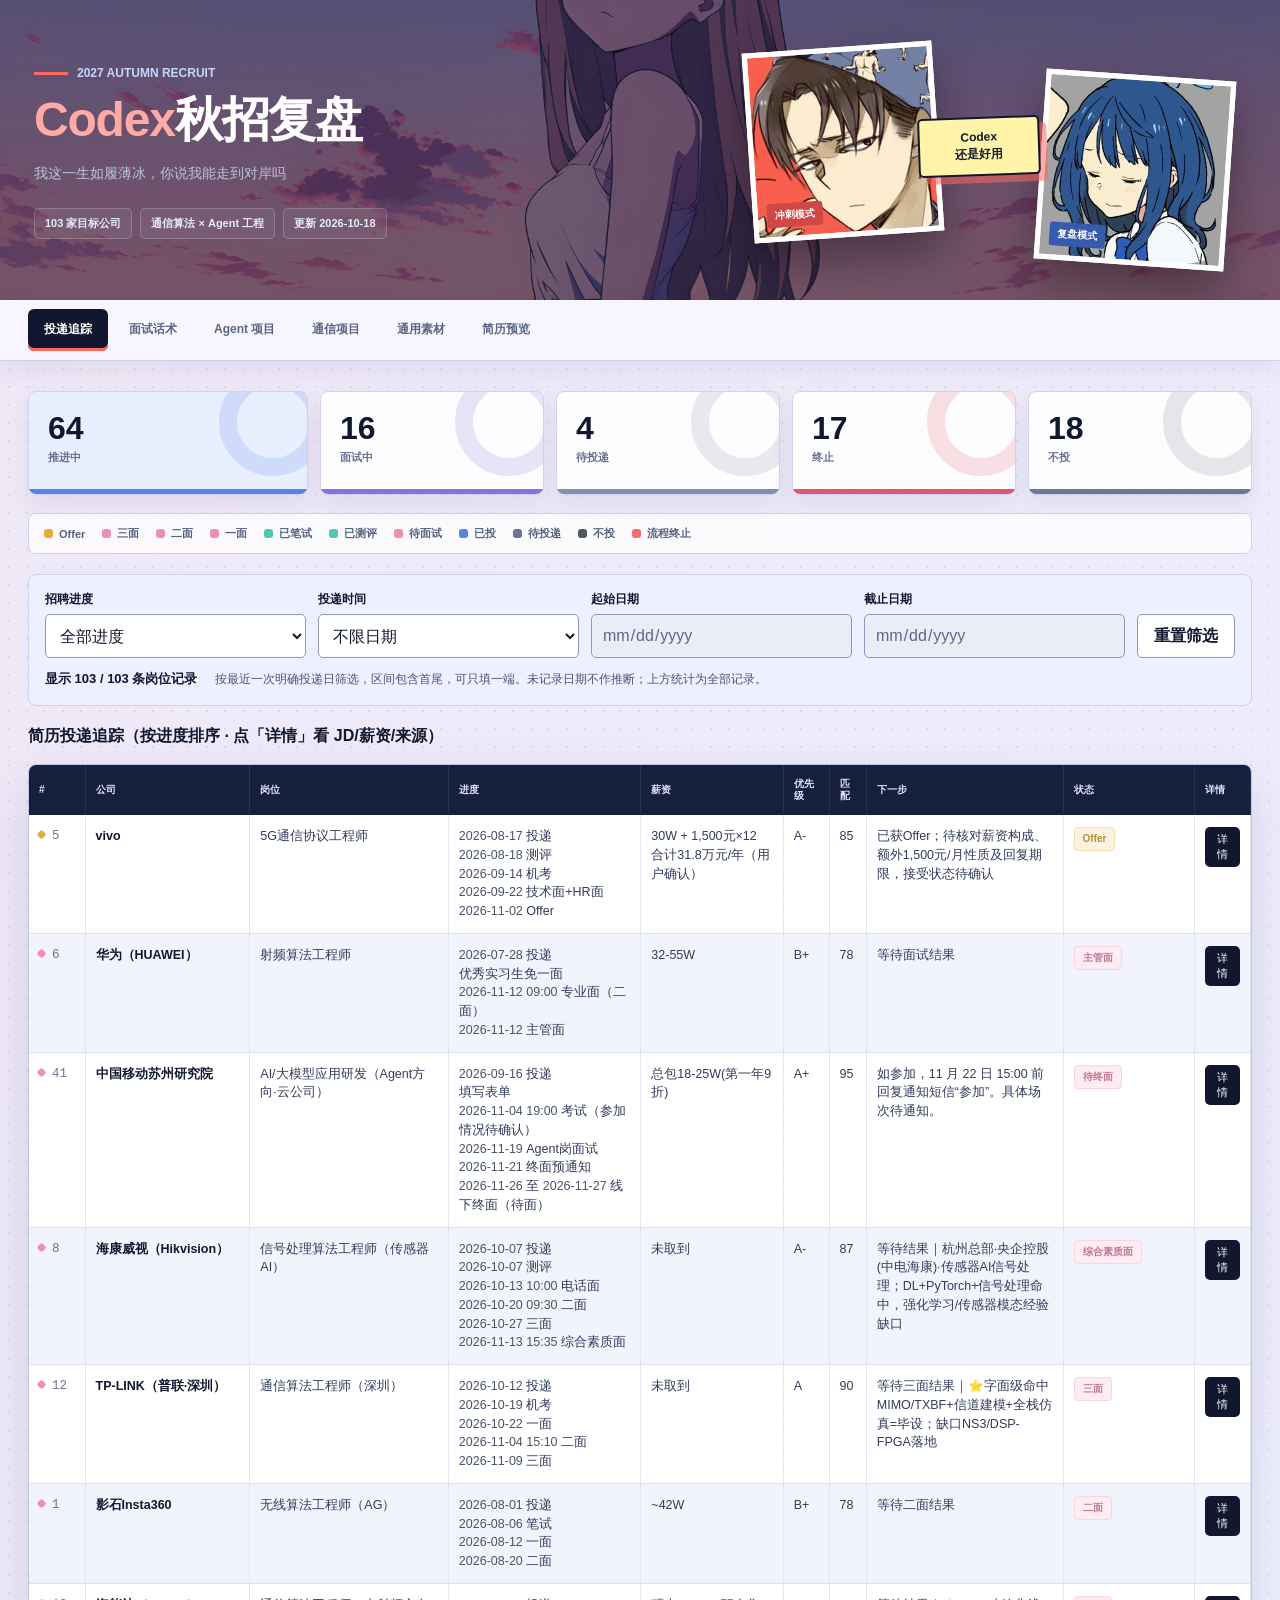
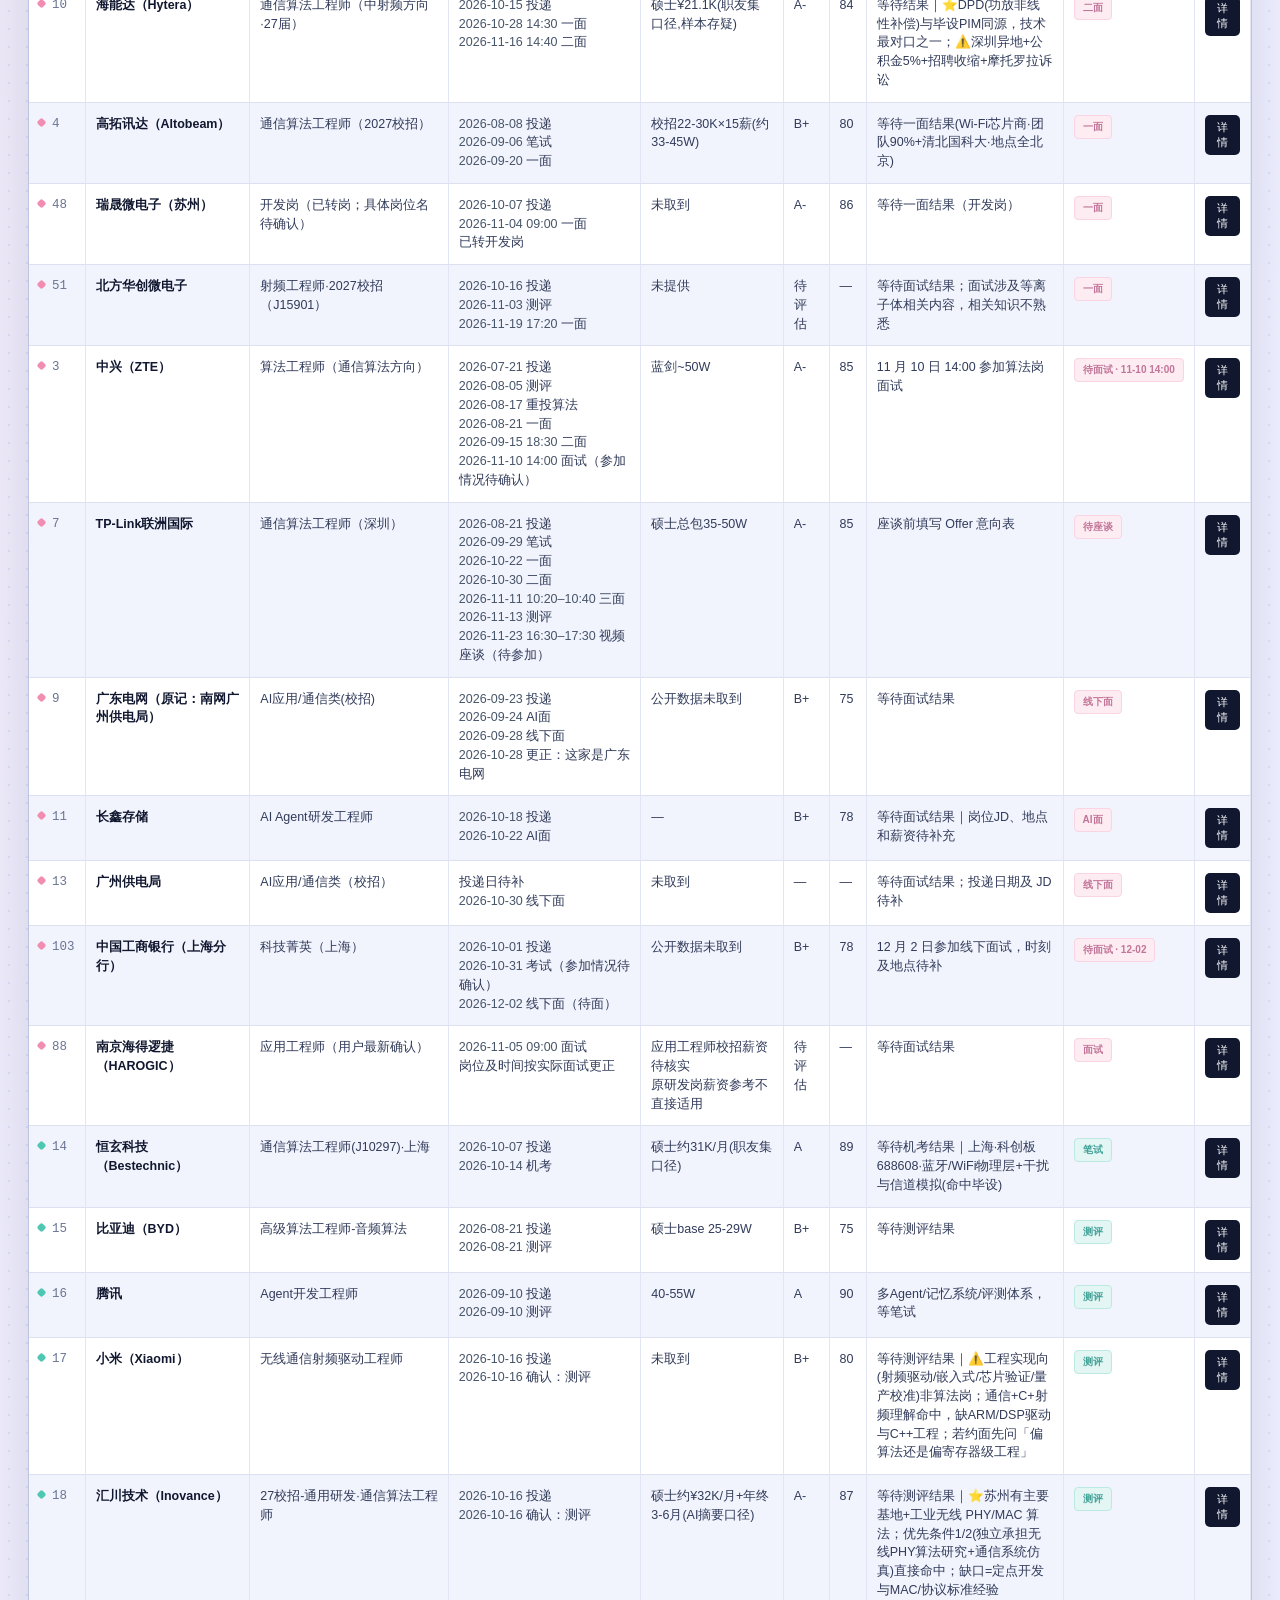
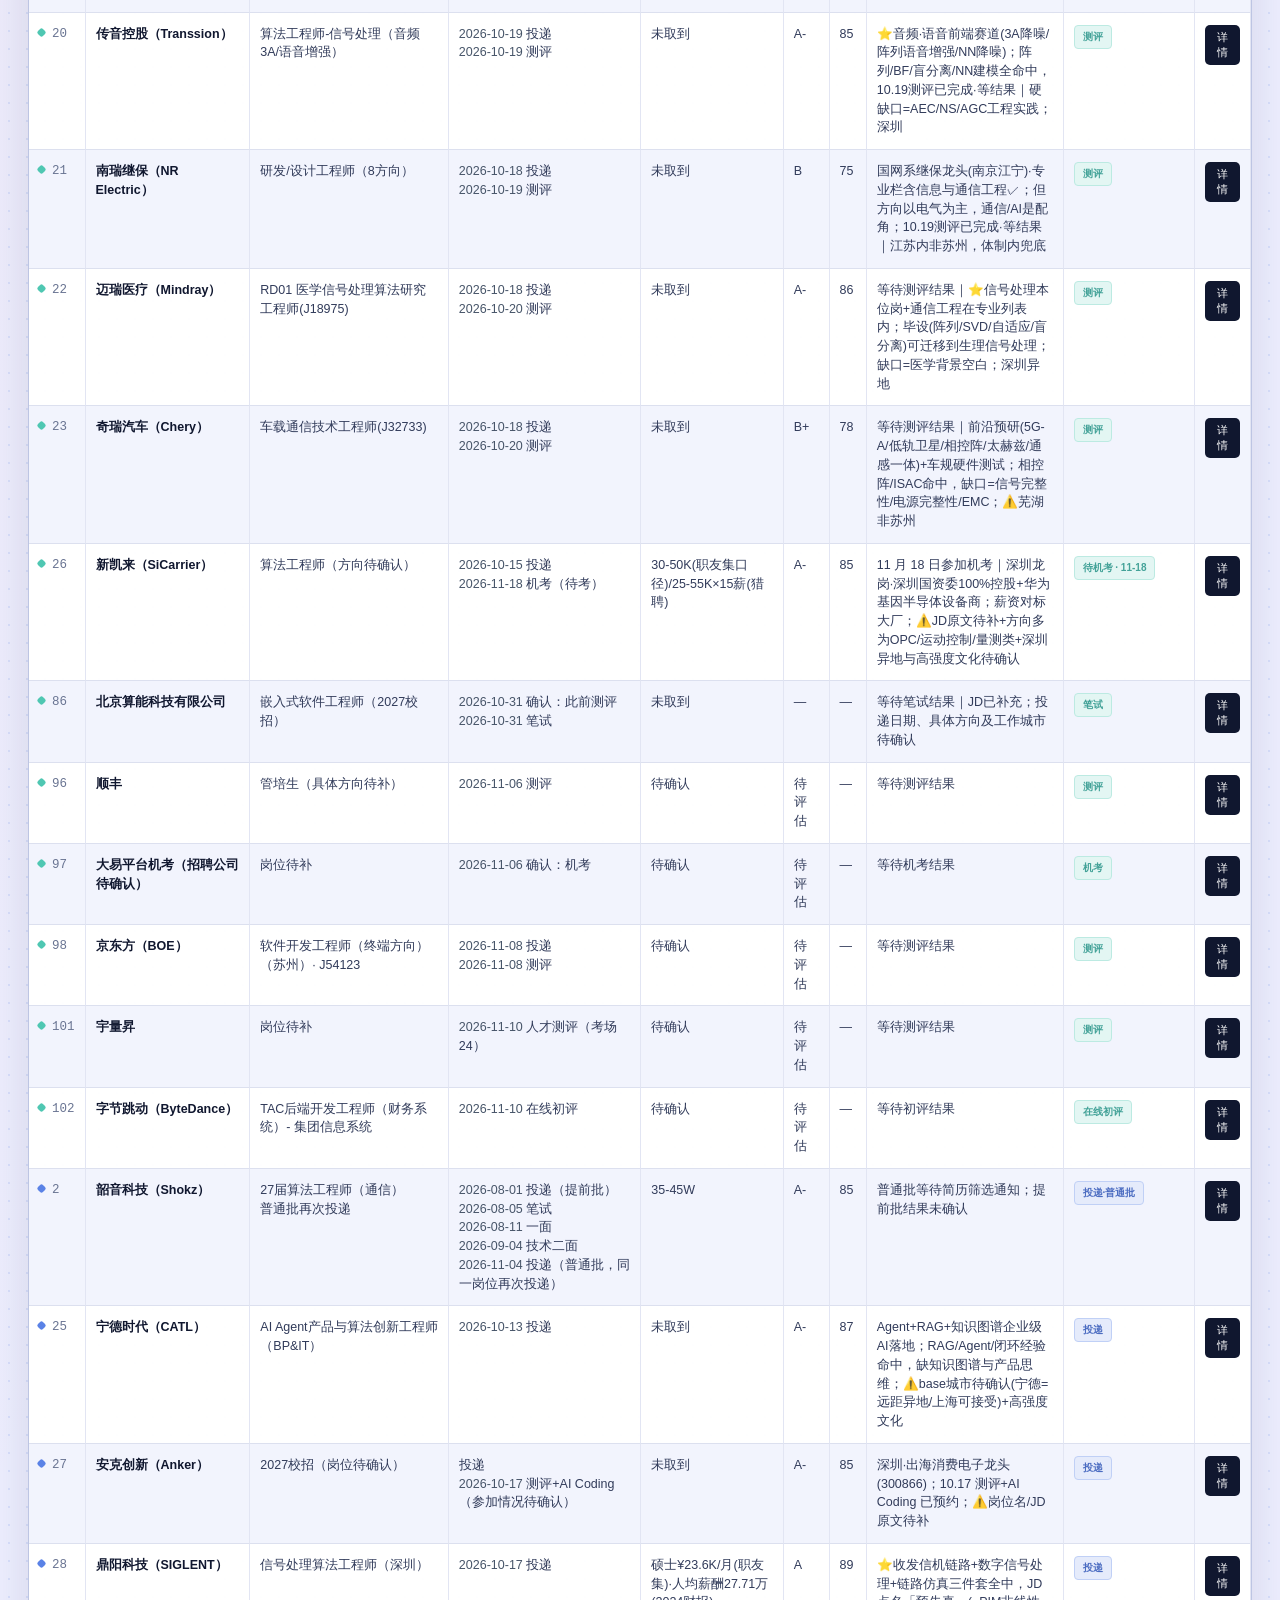
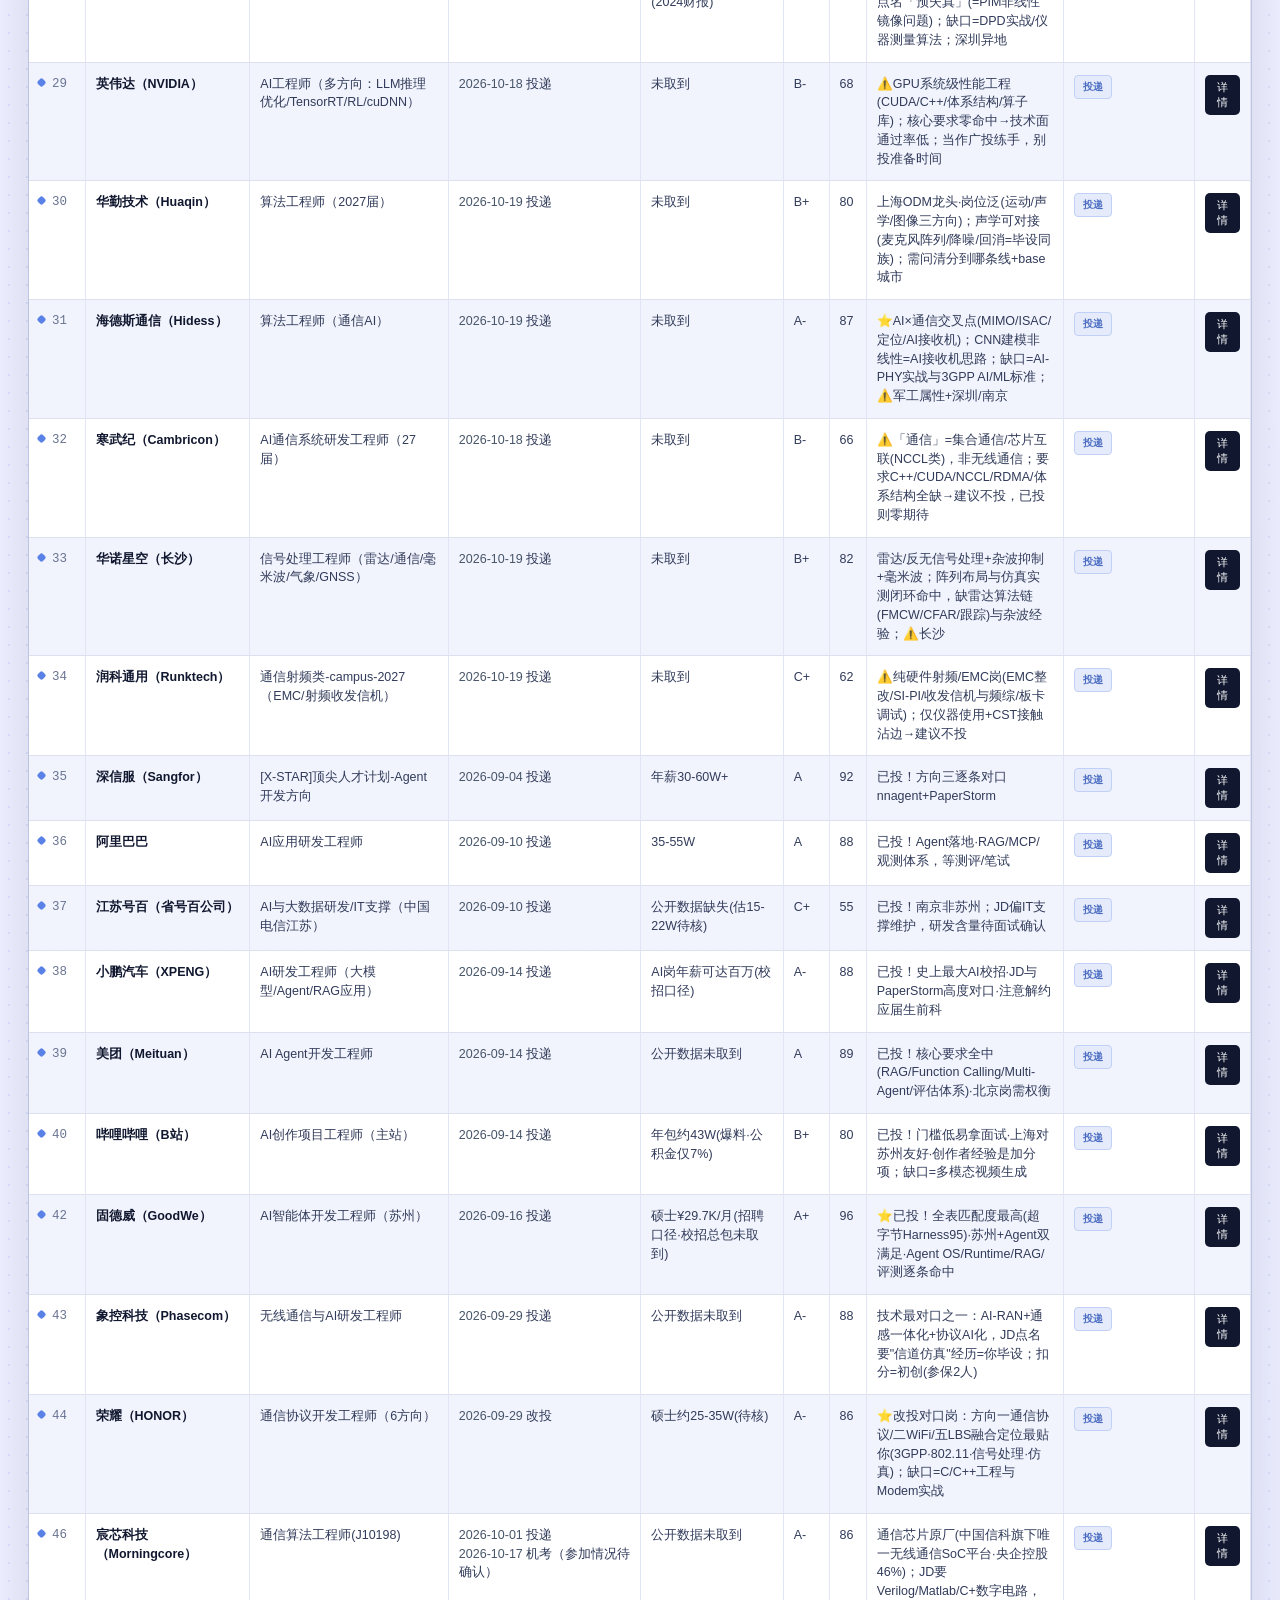
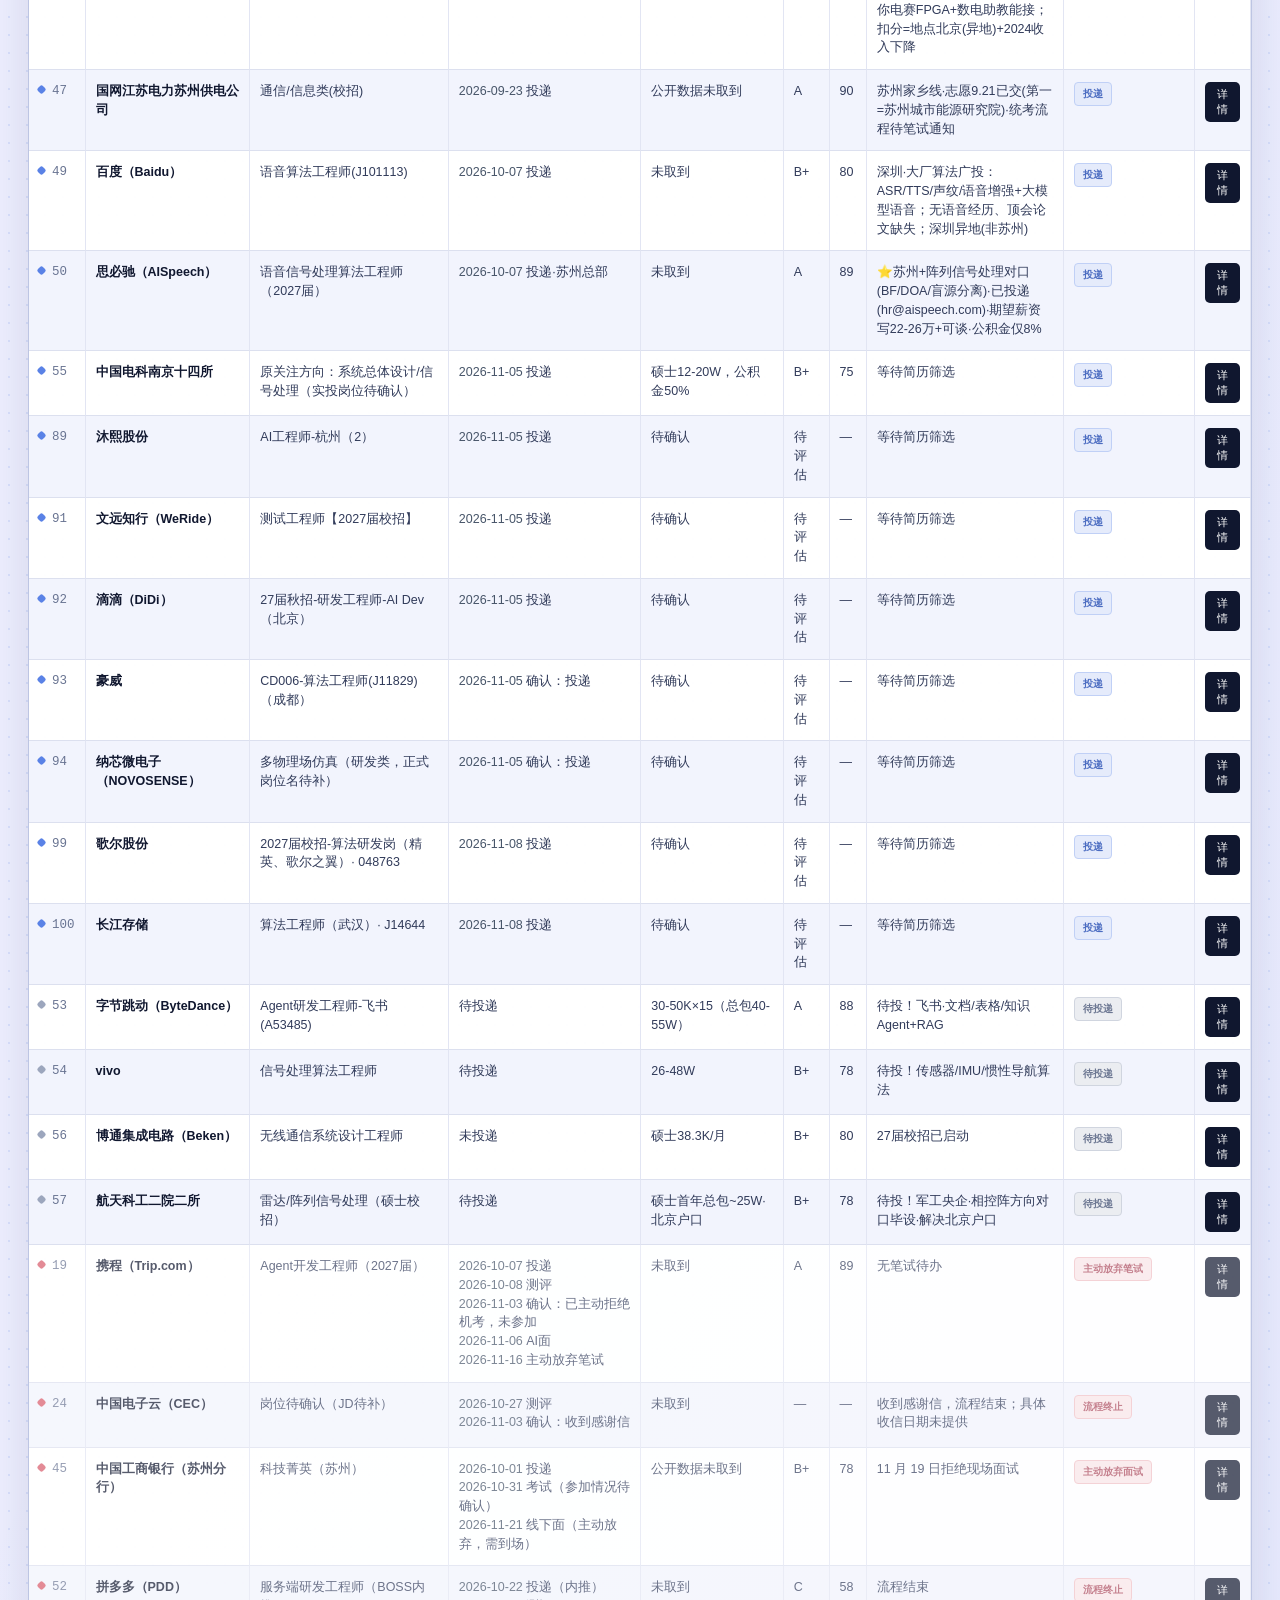
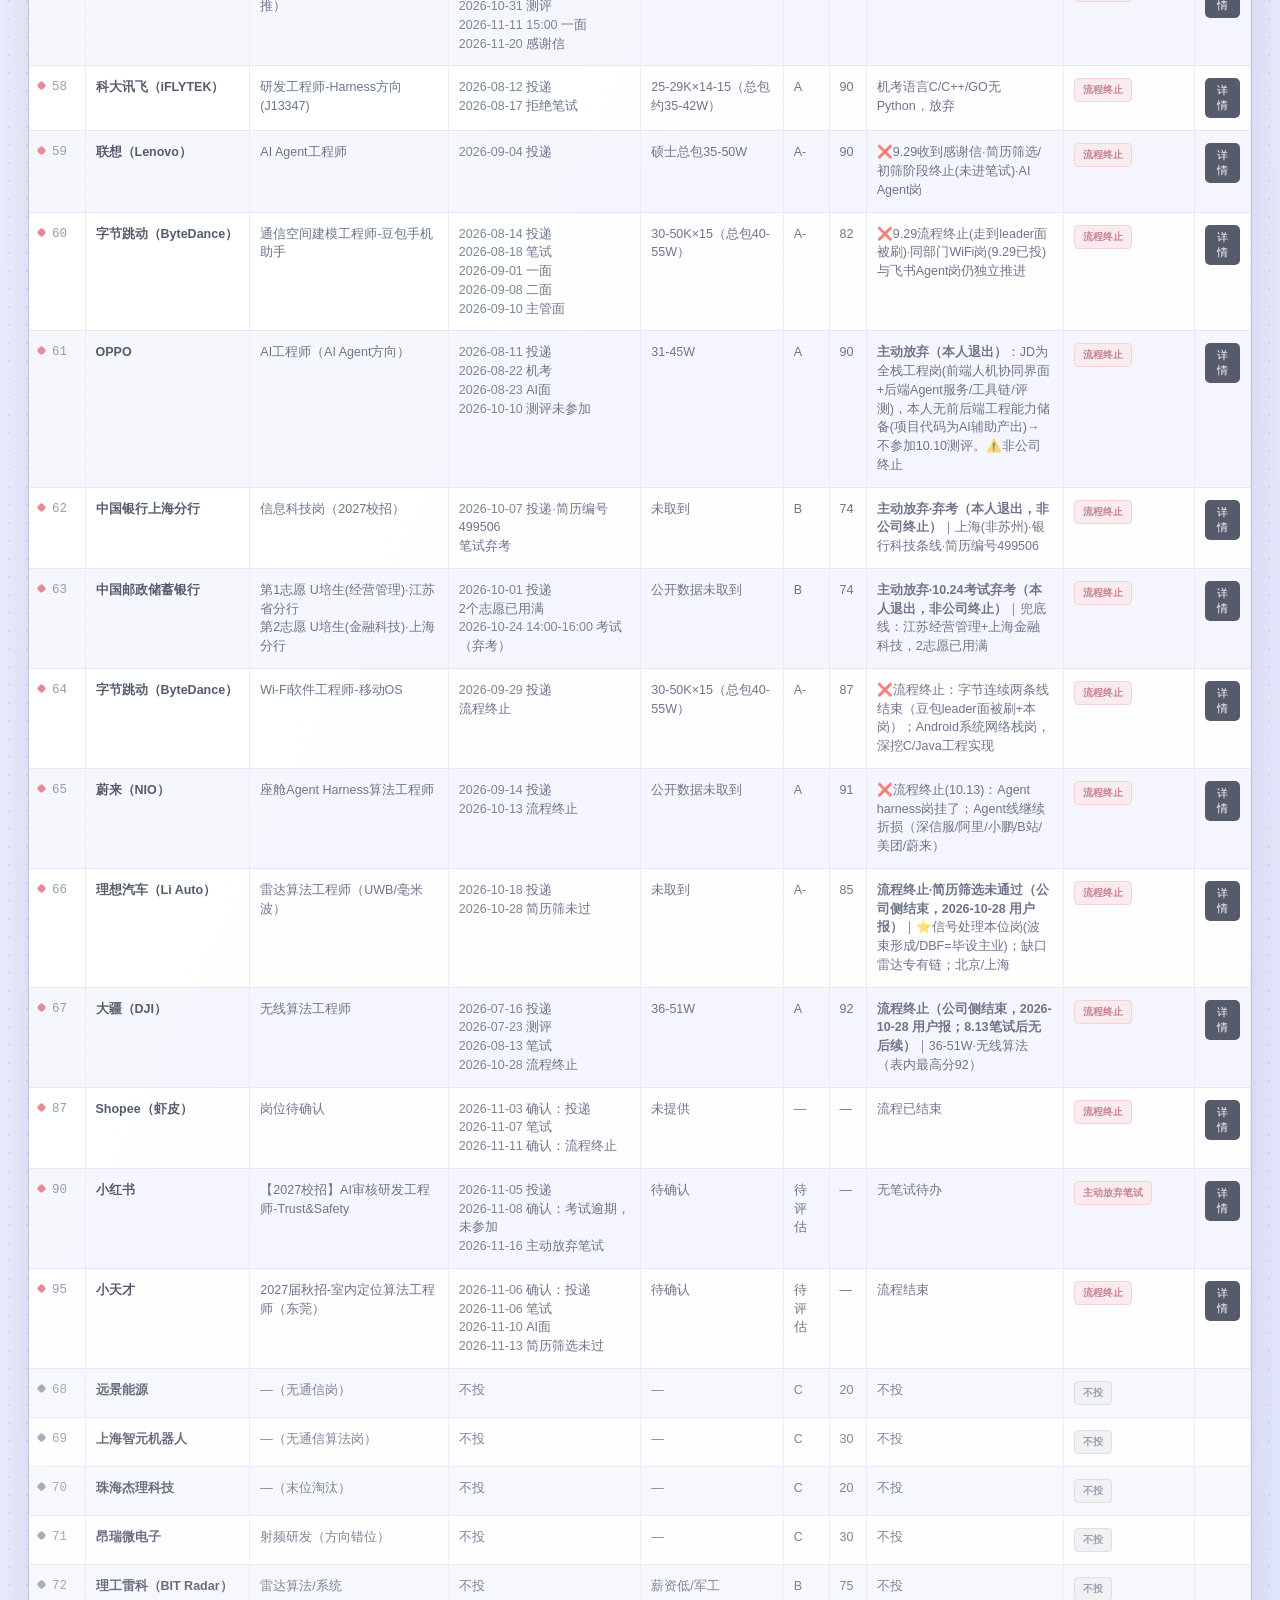
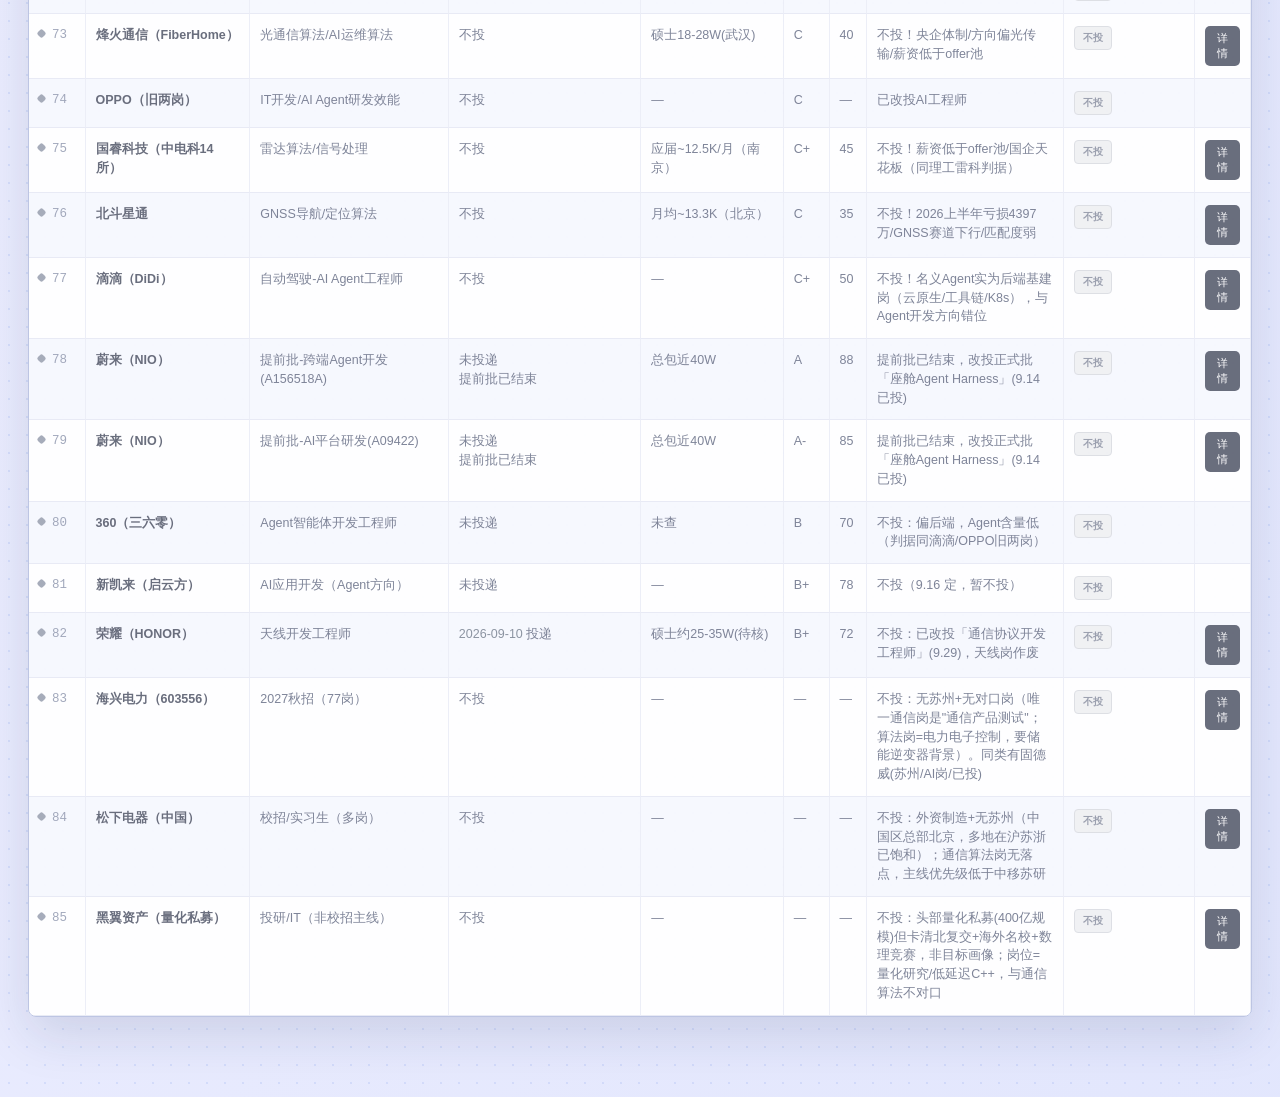
==== commit fb73fc8c: "deploy: update career console" ====
--- a/career-console/index.html
+++ b/career-console/index.html
@@ -946,7 +946,7 @@
   <div class="desktop-jobs-table" style="overflow-x:auto">
   <table data-application-year="2026">
     <thead><tr><th>#</th><th>公司</th><th>岗位</th><th>进度</th><th>薪资</th><th>优先级</th><th>匹配</th><th>下一步</th><th>状态</th><th>详情</th></tr></thead>
-    <tbody><tr style="background:#81C784"><td>1</td><td><b>影石Insta360</b></td><td class="wrap">无线算法工程师（AG）</td><td class="wrap"><time>2026-08-01</time> 投递<br><time>2026-08-06</time> 笔试<br><time>2026-08-12</time> 一面<br><time>2026-08-20</time> 二面</td><td class="wrap">~42W</td><td>B+</td><td>78</td><td class="wrap">等待二面结果</td><td><span class="badge" style="background:#4CAF50;color:#0D3D0D">二面</span></td><td><button class="dt-btn" onclick="openDetail('影石')">详情</button></td></tr><tr style="background:#81C784"><td>2</td><td><b>韶音科技（Shokz）</b></td><td class="wrap">27届算法工程师（通信）<br>普通批再次投递</td><td class="wrap"><time>2026-08-01</time> 投递（提前批）<br><time>2026-08-05</time> 笔试<br><time>2026-08-11</time> 一面<br><time>2026-09-04</time> 技术二面<br><time>2026-11-04</time> 投递（普通批，同一岗位再次投递）</td><td class="wrap">35-45W</td><td>A-</td><td>85</td><td class="wrap">普通批等待简历筛选通知；提前批结果未确认</td><td><span class="badge" style="background:#81C784;color:#145214">投递·普通批</span></td><td><button class="dt-btn" onclick="openDetail('韶音')">详情</button></td></tr><tr style="background:#81C784"><td>3</td><td><b>中兴（ZTE）</b></td><td class="wrap">算法工程师（通信算法方向）</td><td class="wrap"><time>2026-07-21</time> 投递<br><time>2026-08-05</time> 测评<br><time>2026-08-17</time> 重投算法<br><time>2026-08-21</time> 一面<br><time>2026-09-15 18:30</time> 二面<br><time>2026-11-10 14:00</time> 面试（参加情况待确认）</td><td class="wrap">蓝剑~50W</td><td>A-</td><td>85</td><td class="wrap">11 月 10 日 14:00 参加算法岗面试</td><td><span class="badge" style="background:#81C784;color:#145214">待面试 · 11-10 14:00</span></td><td><button class="dt-btn" onclick="openDetail('中兴通信')">详情</button></td></tr><tr style="background:#E3F2DA"><td>4</td><td><b>高拓讯达（Altobeam）</b></td><td class="wrap">通信算法工程师（2027校招）</td><td class="wrap"><time>2026-08-08</time> 投递<br><time>2026-09-06</time> 笔试<br><time>2026-09-20</time> 一面</td><td class="wrap">校招22-30K×15薪(约33-45W)</td><td>B+</td><td>80</td><td class="wrap">等待一面结果(Wi-Fi芯片商·团队90%+清北国科大·地点全北京)</td><td><span class="badge" style="background:#A5D6A7;color:#1B5E20">一面</span></td><td><button class="dt-btn" onclick="openDetail('高拓讯达')">详情</button></td></tr><tr style="background:#E8F5E9"><td>5</td><td><b>vivo</b></td><td class="wrap">5G通信协议工程师</td><td class="wrap"><time>2026-08-17</time> 投递<br><time>2026-08-18</time> 测评<br><time>2026-09-14</time> 机考<br><time>2026-09-22</time> 技术面+HR面<br><time>2026-11-02</time> Offer</td><td class="wrap">30W + 1,500元×12<br>合计31.8万元/年（用户确认）</td><td>A-</td><td>85</td><td class="wrap">已获Offer；待核对薪资构成、额外1,500元/月性质及回复期限，接受状态待确认</td><td><span class="badge" style="background:#A5D6A7;color:#1B5E20">Offer</span></td><td><button class="dt-btn" onclick="openDetail('vivo5G')">详情</button></td></tr><tr style="background:#E3F2DA"><td>6</td><td><b>华为（HUAWEI）</b></td><td class="wrap">射频算法工程师</td><td class="wrap"><time>2026-07-28</time> 投递<br>优秀实习生免一面<br><time>2026-11-12 09:00</time> 专业面（二面）<br><time>2026-11-12</time> 主管面</td><td class="wrap">32-55W</td><td>B+</td><td>78</td><td class="wrap">等待面试结果</td><td><span class="badge" style="background:#A5D6A7;color:#1B5E20">主管面</span></td><td><button class="dt-btn" onclick="openDetail('华为')">详情</button></td></tr><tr style="background:#E3F2DA"><td>7</td><td><b>TP-Link联洲国际</b></td><td class="wrap">通信算法工程师</td><td class="wrap"><time>2026-08-21</time> 投递<br><time>2026-09-29</time> 笔试<br><time>2026-10-22</time> 一面<br><time>2026-10-30</time> 二面<br><time>2026-11-11 10:20–10:40</time> 三面<br><time>2026-11-13</time> 测评</td><td class="wrap">硕士总包35-50W</td><td>A-</td><td>85</td><td class="wrap">等待后续通知</td><td><span class="badge">三面后测评</span></td><td><button class="dt-btn" onclick="openDetail('TP-Link联洲')">详情</button></td></tr><tr style="background:#81C784"><td>8</td><td><b>海康威视（Hikvision）</b></td><td class="wrap">信号处理算法工程师（传感器AI）</td><td class="wrap"><time>2026-10-07</time> 投递<br><time>2026-10-07</time> 测评<br><time>2026-10-13 10:00</time> 电话面<br><time>2026-10-20 09:30</time> 二面<br><time>2026-10-27</time> 三面<br><time>2026-11-13 15:35</time> 综合素质面</td><td class="wrap">未取到</td><td>A-</td><td>87</td><td class="wrap">等待结果｜杭州总部·央企控股(中电海康)·传感器AI信号处理；DL+PyTorch+信号处理命中，强化学习/传感器模态经验缺口</td><td><span class="badge" style="background:#FFCC80;color:#E65100">综合素质面</span></td><td><button class="dt-btn" onclick="openDetail('海康威视')">详情</button></td></tr><tr style="background:#E8F5E9"><td>9</td><td><b>广东电网（原记：南网广州供电局）</b></td><td class="wrap">AI应用/通信类(校招)</td><td class="wrap"><time>2026-09-23</time> 投递<br><time>2026-09-24</time> AI面<br><time>2026-09-28</time> 线下面<br><time>2026-10-28</time> 更正：这家是广东电网</td><td class="wrap">公开数据未取到</td><td>B+</td><td>75</td><td class="wrap">等待面试结果</td><td><span class="badge" style="background:#A5D6A7;color:#1B5E20">线下面</span></td><td><button class="dt-btn" onclick="openDetail('南网广州')">详情</button></td></tr><tr style="background:#E8F5E9"><td>10</td><td><b>海能达（Hytera）</b></td><td class="wrap">通信算法工程师（中射频方向·27届）</td><td class="wrap"><time>2026-10-15</time> 投递<br><time>2026-10-28 14:30</time> 一面<br><time>2026-11-16 14:40</time> 二面</td><td class="wrap">硕士¥21.1K(职友集口径,样本存疑)</td><td>A-</td><td>84</td><td class="wrap">等待结果｜⭐DPD(功放非线性补偿)与毕设PIM同源，技术最对口之一；⚠️深圳异地+公积金5%+招聘收缩+摩托罗拉诉讼</td><td><span class="badge" style="background:#A5D6A7;color:#1B5E20">二面</span></td><td><button class="dt-btn" onclick="openDetail('海能达')">详情</button></td></tr><tr style="background:#E8F5E9"><td>11</td><td><b>长鑫存储</b></td><td class="wrap">AI Agent研发工程师</td><td class="wrap"><time>2026-10-18</time> 投递<br><time>2026-10-22</time> AI面</td><td class="wrap">—</td><td>B+</td><td>78</td><td class="wrap">等待面试结果｜岗位JD、地点和薪资待补充</td><td><span class="badge" style="background:#A5D6A7;color:#1B5E20">AI面</span></td><td><button class="dt-btn" onclick="openDetail('长鑫存储')">详情</button></td></tr><tr style="background:#E8F5E9"><td>12</td><td><b>TP-LINK（普联·深圳）</b></td><td class="wrap">通信算法工程师（深圳）</td><td class="wrap"><time>2026-10-12</time> 投递<br><time>2026-10-19</time> 机考<br><time>2026-10-22</time> 一面<br><time>2026-11-04 15:10</time> 二面<br><time>2026-11-09</time> 三面</td><td class="wrap">未取到</td><td>A</td><td>90</td><td class="wrap">等待三面结果｜⭐字面级命中MIMO/TXBF+信道建模+全栈仿真=毕设；缺口NS3/DSP-FPGA落地</td><td><span class="badge" style="background:#A5D6A7;color:#1B5E20">三面</span></td><td><button class="dt-btn" onclick="openDetail('TP-LINK深圳')">详情</button></td></tr><tr style="background:#E3F2DA"><td>13</td><td><b>广州供电局</b></td><td class="wrap">AI应用/通信类（校招）</td><td class="wrap">投递日待补<br><time>2026-10-30</time> 线下面</td><td class="wrap">未取到</td><td>—</td><td>—</td><td class="wrap">等待面试结果；投递日期及 JD 待补</td><td><span class="badge">线下面</span></td><td><button class="dt-btn" onclick="openDetail('广州供电局')">详情</button></td></tr><tr style="background:#E8F5E9"><td>14</td><td><b>恒玄科技（Bestechnic）</b></td><td class="wrap">通信算法工程师(J10297)·上海</td><td class="wrap"><time>2026-10-07</time> 投递<br><time>2026-10-14</time> 机考</td><td class="wrap">硕士约31K/月(职友集口径)</td><td>A</td><td>89</td><td class="wrap">等待机考结果｜上海·科创板688608·蓝牙/WiFi物理层+干扰与信道模拟(命中毕设)</td><td><span class="badge" style="background:#81C784;color:#1B5E20">笔试</span></td><td><button class="dt-btn" onclick="openDetail('恒玄科技')">详情</button></td></tr><tr style="background:#E8F5E9"><td>15</td><td><b>比亚迪（BYD）</b></td><td class="wrap">高级算法工程师-音频算法</td><td class="wrap"><time>2026-08-21</time> 投递<br><time>2026-08-21</time> 测评</td><td class="wrap">硕士base 25-29W</td><td>B+</td><td>75</td><td class="wrap">等待测评结果</td><td><span class="badge" style="background:#A5D6A7;color:#2E7D32">测评</span></td><td><button class="dt-btn" onclick="openDetail('比亚迪')">详情</button></td></tr><tr style="background:#E8F5E9"><td>16</td><td><b>腾讯</b></td><td class="wrap">Agent开发工程师</td><td class="wrap"><time>2026-09-10</time> 投递<br><time>2026-09-10</time> 测评</td><td class="wrap">40-55W</td><td>A</td><td>90</td><td class="wrap">多Agent/记忆系统/评测体系，等笔试</td><td><span class="badge" style="background:#A5D6A7;color:#2E7D32">测评</span></td><td><button class="dt-btn" onclick="openDetail('腾讯')">详情</button></td></tr><tr style="background:#C8E6C9"><td>17</td><td><b>小米（Xiaomi）</b></td><td class="wrap">无线通信射频驱动工程师</td><td class="wrap"><time>2026-10-16</time> 投递<br><time>2026-10-16</time> 确认：测评</td><td class="wrap">未取到</td><td>B+</td><td>80</td><td class="wrap">等待测评结果｜⚠️工程实现向(射频驱动/嵌入式/芯片验证/量产校准)非算法岗；通信+C+射频理解命中，缺ARM/DSP驱动与C++工程；若约面先问「偏算法还是偏寄存器级工程」</td><td><span class="badge" style="background:#C8E6C9;color:#2E7D32">测评</span></td><td><button class="dt-btn" onclick="openDetail('小米')">详情</button></td></tr><tr style="background:#C8E6C9"><td>18</td><td><b>汇川技术（Inovance）</b></td><td class="wrap">27校招-通用研发·通信算法工程师</td><td class="wrap"><time>2026-10-16</time> 投递<br><time>2026-10-16</time> 确认：测评</td><td class="wrap">硕士约¥32K/月+年终3-6月(AI摘要口径)</td><td>A-</td><td>87</td><td class="wrap">等待测评结果｜⭐苏州有主要基地+工业无线 PHY/MAC 算法；优先条件1/2(独立承担无线PHY算法研究+通信系统仿真)直接命中；缺口=定点开发与MAC/协议标准经验</td><td><span class="badge" style="background:#C8E6C9;color:#2E7D32">测评</span></td><td><button class="dt-btn" onclick="openDetail('汇川技术')">详情</button></td></tr><tr style="background:#E8F5E9"><td>19</td><td><b>携程（Trip.com）</b></td><td class="wrap">Agent开发工程师（2027届）</td><td class="wrap"><time>2026-10-07</time> 投递<br><time>2026-10-08</time> 测评<br><time>2026-11-03</time> 确认：已主动拒绝机考，未参加<br><time>2026-11-06</time> AI面<br><time>2026-11-16</time> 主动放弃笔试</td><td class="wrap">未取到</td><td>A</td><td>89</td><td class="wrap">无笔试待办</td><td><span class="badge">主动放弃笔试</span></td><td><button class="dt-btn" onclick="openDetail('携程')">详情</button></td></tr><tr style="background:#E8F5E9"><td>20</td><td><b>传音控股（Transsion）</b></td><td class="wrap">算法工程师-信号处理（音频3A/语音增强）</td><td class="wrap"><time>2026-10-19</time> 投递<br><time>2026-10-19</time> 测评</td><td class="wrap">未取到</td><td>A-</td><td>85</td><td class="wrap">⭐音频·语音前端赛道(3A降噪/阵列语音增强/NN降噪)；阵列/BF/盲分离/NN建模全命中，10.19测评已完成·等结果｜硬缺口=AEC/NS/AGC工程实践；深圳</td><td><span class="badge" style="background:#A5D6A7;color:#2E7D32">测评</span></td><td><button class="dt-btn" onclick="openDetail('传音')">详情</button></td></tr><tr style="background:#E8F5E9"><td>21</td><td><b>南瑞继保（NR Electric）</b></td><td class="wrap">研发/设计工程师（8方向）</td><td class="wrap"><time>2026-10-18</time> 投递<br><time>2026-10-19</time> 测评</td><td class="wrap">未取到</td><td>B</td><td>75</td><td class="wrap">国网系继保龙头(南京江宁)·专业栏含信息与通信工程✓；但方向以电气为主，通信/AI是配角；10.19测评已完成·等结果｜江苏内非苏州，体制内兜底</td><td><span class="badge" style="background:#A5D6A7;color:#2E7D32">测评</span></td><td><button class="dt-btn" onclick="openDetail('南瑞继保')">详情</button></td></tr><tr style="background:#E8F5E9"><td>22</td><td><b>迈瑞医疗（Mindray）</b></td><td class="wrap">RD01 医学信号处理算法研究工程师(J18975)</td><td class="wrap"><time>2026-10-18</time> 投递<br><time>2026-10-20</time> 测评</td><td class="wrap">未取到</td><td>A-</td><td>86</td><td class="wrap">等待测评结果｜⭐信号处理本位岗+通信工程在专业列表内；毕设(阵列/SVD/自适应/盲分离)可迁移到生理信号处理；缺口=医学背景空白；深圳异地</td><td><span class="badge" style="background:#A5D6A7;color:#2E7D32">测评</span></td><td><button class="dt-btn" onclick="openDetail('迈瑞医疗')">详情</button></td></tr><tr style="background:#E8F5E9"><td>23</td><td><b>奇瑞汽车（Chery）</b></td><td class="wrap">车载通信技术工程师(J32733)</td><td class="wrap"><time>2026-10-18</time> 投递<br><time>2026-10-20</time> 测评</td><td class="wrap">未取到</td><td>B+</td><td>78</td><td class="wrap">等待测评结果｜前沿预研(5G-A/低轨卫星/相控阵/太赫兹/通感一体)+车规硬件测试；相控阵/ISAC命中，缺口=信号完整性/电源完整性/EMC；⚠️芜湖非苏州</td><td><span class="badge" style="background:#A5D6A7;color:#2E7D32">测评</span></td><td><button class="dt-btn" onclick="openDetail('奇瑞汽车')">详情</button></td></tr><tr style="background:#E8F5E9"><td>24</td><td><b>中国电子云（CEC）</b></td><td class="wrap">岗位待确认（JD待补）</td><td class="wrap"><time>2026-10-27</time> 测评<br><time>2026-11-03</time> 确认：收到感谢信</td><td class="wrap">未取到</td><td>—</td><td>—</td><td class="wrap">收到感谢信，流程结束；具体收信日期未提供</td><td><span class="badge">流程终止</span></td><td><button class="dt-btn" onclick="openDetail('中国电子云')">详情</button></td></tr><tr style="background:#EDF7E8"><td>25</td><td><b>宁德时代（CATL）</b></td><td class="wrap">AI Agent产品与算法创新工程师（BP&IT）</td><td class="wrap"><time>2026-10-13</time> 投递</td><td class="wrap">未取到</td><td>A-</td><td>87</td><td class="wrap">Agent+RAG+知识图谱企业级AI落地；RAG/Agent/闭环经验命中，缺知识图谱与产品思维；⚠️base城市待确认(宁德=远距异地/上海可接受)+高强度文化</td><td><span class="badge" style="background:#C8E6C9;color:#2E7D32">投递</span></td><td><button class="dt-btn" onclick="openDetail('宁德时代')">详情</button></td></tr><tr style="background:#EDF7E8"><td>26</td><td><b>新凯来（SiCarrier）</b></td><td class="wrap">算法工程师（方向待确认）</td><td class="wrap"><time>2026-10-15</time> 投递<br><time>2026-11-18</time> 机考（待考）</td><td class="wrap">30-50K(职友集口径)/25-55K×15薪(猎聘)</td><td>A-</td><td>85</td><td class="wrap">11 月 18 日参加机考｜深圳龙岗·深圳国资委100%控股+华为基因半导体设备商；薪资对标大厂；⚠️JD原文待补+方向多为OPC/运动控制/量测类+深圳异地与高强度文化待确认</td><td><span class="badge" style="background:#C8E6C9;color:#2E7D32">待机考 · 11-18</span></td><td><button class="dt-btn" onclick="openDetail('新凯来')">详情</button></td></tr><tr style="background:#EDF7E8"><td>27</td><td><b>安克创新（Anker）</b></td><td class="wrap">2027校招（岗位待确认）</td><td class="wrap">投递<br><time>2026-10-17</time> 测评+AI Coding（参加情况待确认）</td><td class="wrap">未取到</td><td>A-</td><td>85</td><td class="wrap">深圳·出海消费电子龙头(300866)；10.17 测评+AI Coding 已预约；⚠️岗位名/JD原文待补</td><td><span class="badge" style="background:#C8E6C9;color:#2E7D32">投递</span></td><td><button class="dt-btn" onclick="openDetail('安克创新')">详情</button></td></tr><tr style="background:#EDF7E8"><td>28</td><td><b>鼎阳科技（SIGLENT）</b></td><td class="wrap">信号处理算法工程师（深圳）</td><td class="wrap"><time>2026-10-17</time> 投递</td><td class="wrap">硕士¥23.6K/月(职友集)·人均薪酬27.71万(2024财报)</td><td>A</td><td>89</td><td class="wrap">⭐收发信机链路+数字信号处理+链路仿真三件套全中，JD点名「预失真」(=PIM非线性镜像问题)；缺口=DPD实战/仪器测量算法；深圳异地</td><td><span class="badge" style="background:#C8E6C9;color:#2E7D32">投递</span></td><td><button class="dt-btn" onclick="openDetail('鼎阳科技')">详情</button></td></tr><tr style="background:#EDF7E8"><td>29</td><td><b>英伟达（NVIDIA）</b></td><td class="wrap">AI工程师（多方向：LLM推理优化/TensorRT/RL/cuDNN）</td><td class="wrap"><time>2026-10-18</time> 投递</td><td class="wrap">未取到</td><td>B-</td><td>68</td><td class="wrap">⚠️GPU系统级性能工程(CUDA/C++/体系结构/算子库)；核心要求零命中→技术面通过率低；当作广投练手，别投准备时间</td><td><span class="badge" style="background:#C8E6C9;color:#2E7D32">投递</span></td><td><button class="dt-btn" onclick="openDetail('英伟达')">详情</button></td></tr><tr style="background:#EDF7E8"><td>30</td><td><b>华勤技术（Huaqin）</b></td><td class="wrap">算法工程师（2027届）</td><td class="wrap"><time>2026-10-19</time> 投递</td><td class="wrap">未取到</td><td>B+</td><td>80</td><td class="wrap">上海ODM龙头·岗位泛(运动/声学/图像三方向)；声学可对接(麦克风阵列/降噪/回消=毕设同族)；需问清分到哪条线+base城市</td><td><span class="badge" style="background:#C8E6C9;color:#2E7D32">投递</span></td><td><button class="dt-btn" onclick="openDetail('华勤技术')">详情</button></td></tr><tr style="background:#EDF7E8"><td>31</td><td><b>海德斯通信（Hidess）</b></td><td class="wrap">算法工程师（通信AI）</td><td class="wrap"><time>2026-10-19</time> 投递</td><td class="wrap">未取到</td><td>A-</td><td>87</td><td class="wrap">⭐AI×通信交叉点(MIMO/ISAC/定位/AI接收机)；CNN建模非线性=AI接收机思路；缺口=AI-PHY实战与3GPP AI/ML标准；⚠️军工属性+深圳/南京</td><td><span class="badge" style="background:#C8E6C9;color:#2E7D32">投递</span></td><td><button class="dt-btn" onclick="openDetail('海德斯')">详情</button></td></tr><tr style="background:#EDF7E8"><td>32</td><td><b>寒武纪（Cambricon）</b></td><td class="wrap">AI通信系统研发工程师（27届）</td><td class="wrap"><time>2026-10-18</time> 投递</td><td class="wrap">未取到</td><td>B-</td><td>66</td><td class="wrap">⚠️「通信」=集合通信/芯片互联(NCCL类)，非无线通信；要求C++/CUDA/NCCL/RDMA/体系结构全缺→建议不投，已投则零期待</td><td><span class="badge" style="background:#C8E6C9;color:#2E7D32">投递</span></td><td><button class="dt-btn" onclick="openDetail('寒武纪')">详情</button></td></tr><tr style="background:#EDF7E8"><td>33</td><td><b>华诺星空（长沙）</b></td><td class="wrap">信号处理工程师（雷达/通信/毫米波/气象/GNSS）</td><td class="wrap"><time>2026-10-19</time> 投递</td><td class="wrap">未取到</td><td>B+</td><td>82</td><td class="wrap">雷达/反无信号处理+杂波抑制+毫米波；阵列布局与仿真实测闭环命中，缺雷达算法链(FMCW/CFAR/跟踪)与杂波经验；⚠️长沙</td><td><span class="badge" style="background:#C8E6C9;color:#2E7D32">投递</span></td><td><button class="dt-btn" onclick="openDetail('华诺星空')">详情</button></td></tr><tr style="background:#EDF7E8"><td>34</td><td><b>润科通用（Runktech）</b></td><td class="wrap">通信射频类-campus-2027（EMC/射频收发信机）</td><td class="wrap"><time>2026-10-19</time> 投递</td><td class="wrap">未取到</td><td>C+</td><td>62</td><td class="wrap">⚠️纯硬件射频/EMC岗(EMC整改/SI-PI/收发信机与频综/板卡调试)；仅仪器使用+CST接触沾边→建议不投</td><td><span class="badge" style="background:#C8E6C9;color:#2E7D32">投递</span></td><td><button class="dt-btn" onclick="openDetail('润科通用')">详情</button></td></tr><tr style="background:#EDF7E8"><td>35</td><td><b>深信服（Sangfor）</b></td><td class="wrap">[X-STAR]顶尖人才计划-Agent开发方向</td><td class="wrap"><time>2026-09-04</time> 投递</td><td class="wrap">年薪30-60W+</td><td>A</td><td>92</td><td class="wrap">已投！方向三逐条对口nnagent+PaperStorm</td><td><span class="badge" style="background:#C8E6C9;color:#2E7D32">投递</span></td><td><button class="dt-btn" onclick="openDetail('深信服')">详情</button></td></tr><tr style="background:#EDF7E8"><td>36</td><td><b>阿里巴巴</b></td><td class="wrap">AI应用研发工程师</td><td class="wrap"><time>2026-09-10</time> 投递</td><td class="wrap">35-55W</td><td>A</td><td>88</td><td class="wrap">已投！Agent落地·RAG/MCP/观测体系，等测评/笔试</td><td><span class="badge" style="background:#C8E6C9;color:#2E7D32">投递</span></td><td><button class="dt-btn" onclick="openDetail('阿里')">详情</button></td></tr><tr style="background:#EDF7E8"><td>37</td><td><b>江苏号百（省号百公司）</b></td><td class="wrap">AI与大数据研发/IT支撑（中国电信江苏）</td><td class="wrap"><time>2026-09-10</time> 投递</td><td class="wrap">公开数据缺失(估15-22W待核)</td><td>C+</td><td>55</td><td class="wrap">已投！南京非苏州；JD偏IT支撑维护，研发含量待面试确认</td><td><span class="badge" style="background:#C8E6C9;color:#2E7D32">投递</span></td><td><button class="dt-btn" onclick="openDetail('省号百')">详情</button></td></tr><tr style="background:#EDF7E8"><td>38</td><td><b>小鹏汽车（XPENG）</b></td><td class="wrap">AI研发工程师（大模型/Agent/RAG应用）</td><td class="wrap"><time>2026-09-14</time> 投递</td><td class="wrap">AI岗年薪可达百万(校招口径)</td><td>A-</td><td>88</td><td class="wrap">已投！史上最大AI校招·JD与PaperStorm高度对口·注意解约应届生前科</td><td><span class="badge" style="background:#C8E6C9;color:#2E7D32">投递</span></td><td><button class="dt-btn" onclick="openDetail('小鹏汽车')">详情</button></td></tr><tr style="background:#EDF7E8"><td>39</td><td><b>美团（Meituan）</b></td><td class="wrap">AI Agent开发工程师</td><td class="wrap"><time>2026-09-14</time> 投递</td><td class="wrap">公开数据未取到</td><td>A</td><td>89</td><td class="wrap">已投！核心要求全中(RAG/Function Calling/Multi-Agent/评估体系)·北京岗需权衡</td><td><span class="badge" style="background:#C8E6C9;color:#2E7D32">投递</span></td><td><button class="dt-btn" onclick="openDetail('美团')">详情</button></td></tr><tr style="background:#EDF7E8"><td>40</td><td><b>哔哩哔哩（B站）</b></td><td class="wrap">AI创作项目工程师（主站）</td><td class="wrap"><time>2026-09-14</time> 投递</td><td class="wrap">年包约43W(爆料·公积金仅7%)</td><td>B+</td><td>80</td><td class="wrap">已投！门槛低易拿面试·上海对苏州友好·创作者经验是加分项；缺口=多模态视频生成</td><td><span class="badge" style="background:#C8E6C9;color:#2E7D32">投递</span></td><td><button class="dt-btn" onclick="openDetail('B站')">详情</button></td></tr><tr style="background:#EDF7E8"><td>41</td><td><b>中国移动苏州研究院</b></td><td class="wrap">AI/大模型应用研发（Agent方向·云公司）</td><td class="wrap"><time>2026-09-16</time> 投递<br>填写表单<br><time>2026-11-04 19:00</time> 考试（参加情况待确认）<br><time>2026-11-19</time> Agent岗面试<br><time>2026-11-21</time> 终面预通知<br><time>2026-11-26</time> 至 <time>2026-11-27</time> 线下终面（待面）</td><td class="wrap">总包18-25W(第一年9折)</td><td>A+</td><td>95</td><td class="wrap">如参加，11 月 22 日 15:00 前回复通知短信“参加”。具体场次待通知。</td><td><span class="badge">待终面</span></td><td><button class="dt-btn" onclick="openDetail('中移苏研')">详情</button></td></tr><tr style="background:#EDF7E8"><td>42</td><td><b>固德威（GoodWe）</b></td><td class="wrap">AI智能体开发工程师（苏州）</td><td class="wrap"><time>2026-09-16</time> 投递</td><td class="wrap">硕士¥29.7K/月(招聘口径·校招总包未取到)</td><td>A+</td><td>96</td><td class="wrap">⭐已投！全表匹配度最高(超字节Harness95)·苏州+Agent双满足·Agent OS/Runtime/RAG/评测逐条命中</td><td><span class="badge" style="background:#C8E6C9;color:#2E7D32">投递</span></td><td><button class="dt-btn" onclick="openDetail('固德威')">详情</button></td></tr><tr style="background:#EDF7E8"><td>43</td><td><b>象控科技（Phasecom）</b></td><td class="wrap">无线通信与AI研发工程师</td><td class="wrap"><time>2026-09-29</time> 投递</td><td class="wrap">公开数据未取到</td><td>A-</td><td>88</td><td class="wrap">技术最对口之一：AI-RAN+通感一体化+协议AI化，JD点名要"信道仿真"经历=你毕设；扣分=初创(参保2人)</td><td><span class="badge" style="background:#C8E6C9;color:#2E7D32">投递</span></td><td><button class="dt-btn" onclick="openDetail('象控科技')">详情</button></td></tr><tr style="background:#EDF7E8"><td>44</td><td><b>荣耀（HONOR）</b></td><td class="wrap">通信协议开发工程师（6方向）</td><td class="wrap"><time>2026-09-29</time> 改投</td><td class="wrap">硕士约25-35W(待核)</td><td>A-</td><td>86</td><td class="wrap">⭐改投对口岗：方向一通信协议/二WiFi/五LBS融合定位最贴你(3GPP·802.11·信号处理·仿真)；缺口=C/C++工程与Modem实战</td><td><span class="badge" style="background:#C8E6C9;color:#2E7D32">投递</span></td><td><button class="dt-btn" onclick="openDetail('荣耀通信协议')">详情</button></td></tr><tr style="background:#EDF7E8"><td>45</td><td><b>中国工商银行（苏州分行）</b></td><td class="wrap">科技菁英（苏州）</td><td class="wrap"><time>2026-10-01</time> 投递<br><time>2026-10-31</time> 考试（参加情况待确认）<br><time>2026-11-21</time> 线下面（主动放弃，需到场）</td><td class="wrap">公开数据未取到</td><td>B+</td><td>78</td><td class="wrap">11 月 19 日拒绝现场面试</td><td><span class="badge">主动放弃面试</span></td><td><button class="dt-btn" onclick="openDetail('工行苏州')">详情</button></td></tr><tr style="background:#EDF7E8"><td>103</td><td><b>中国工商银行（上海分行）</b></td><td class="wrap">科技菁英（上海）</td><td class="wrap"><time>2026-10-01</time> 投递<br><time>2026-10-31</time> 考试（参加情况待确认）<br><time>2026-12-02</time> 线下面（待面）</td><td class="wrap">公开数据未取到</td><td>B+</td><td>78</td><td class="wrap">12 月 2 日参加线下面试，时刻及地点待补</td><td><span class="badge">待面试 · 12-02</span></td><td><button class="dt-btn" onclick="openDetail('工行上海')">详情</button></td></tr><tr style="background:#EDF7E8"><td>46</td><td><b>宸芯科技（Morningcore）</b></td><td class="wrap">通信算法工程师(J10198)</td><td class="wrap"><time>2026-10-01</time> 投递<br><time>2026-10-17</time> 机考（参加情况待确认）</td><td class="wrap">公开数据未取到</td><td>A-</td><td>86</td><td class="wrap">通信芯片原厂(中国信科旗下唯一无线通信SoC平台·央企控股46%)；JD要Verilog/Matlab/C+数字电路，你电赛FPGA+数电助教能接；扣分=地点北京(异地)+2024收入下降</td><td><span class="badge" style="background:#C8E6C9;color:#2E7D32">投递</span></td><td><button class="dt-btn" onclick="openDetail('宸芯科技')">详情</button></td></tr><tr style="background:#EDF7E8"><td>47</td><td><b>国网江苏电力苏州供电公司</b></td><td class="wrap">通信/信息类(校招)</td><td class="wrap"><time>2026-09-23</time> 投递</td><td class="wrap">公开数据未取到</td><td>A</td><td>90</td><td class="wrap">苏州家乡线·志愿9.21已交(第一=苏州城市能源研究院)·统考流程待笔试通知</td><td><span class="badge" style="background:#C8E6C9;color:#2E7D32">投递</span></td><td><button class="dt-btn" onclick="openDetail('苏州电网')">详情</button></td></tr><tr style="background:#EDF7E8"><td>48</td><td><b>瑞晟微电子（苏州）</b></td><td class="wrap">开发岗（已转岗；具体岗位名待确认）</td><td class="wrap"><time>2026-10-07</time> 投递<br><time>2026-11-04 09:00</time> 一面<br>已转开发岗</td><td class="wrap">未取到</td><td>A-</td><td>86</td><td class="wrap">等待一面结果（开发岗）</td><td><span class="badge">一面</span></td><td><button class="dt-btn" onclick="openDetail('瑞晟微电子')">详情</button></td></tr><tr style="background:#EDF7E8"><td>49</td><td><b>百度（Baidu）</b></td><td class="wrap">语音算法工程师(J101113)</td><td class="wrap"><time>2026-10-07</time> 投递</td><td class="wrap">未取到</td><td>B+</td><td>80</td><td class="wrap">深圳·大厂算法广投：ASR/TTS/声纹/语音增强+大模型语音；无语音经历、顶会论文缺失；深圳异地(非苏州)</td><td><span class="badge" style="background:#C8E6C9;color:#2E7D32">投递</span></td><td><button class="dt-btn" onclick="openDetail('百度语音')">详情</button></td></tr><tr style="background:#EDF7E8"><td>50</td><td><b>思必驰（AISpeech）</b></td><td class="wrap">语音信号处理算法工程师（2027届）</td><td class="wrap"><time>2026-10-07</time> 投递·苏州总部</td><td class="wrap">未取到</td><td>A</td><td>89</td><td class="wrap">⭐苏州+阵列信号处理对口(BF/DOA/盲源分离)·已投递(hr@aispeech.com)·期望薪资写22-26万+可谈·公积金仅8%</td><td><span class="badge" style="background:#C8E6C9;color:#2E7D32">投递</span></td><td><button class="dt-btn" onclick="openDetail('思必驰')">详情</button></td></tr><tr style="background:#EDF7E8"><td>51</td><td><b>北方华创微电子</b></td><td class="wrap">射频工程师·2027校招（J15901）</td><td class="wrap"><time>2026-10-16</time> 投递<br><time>2026-11-03</time> 测评<br><time>2026-11-19 17:20</time> 一面</td><td class="wrap">未提供</td><td>待评估</td><td>—</td><td class="wrap">等待面试结果；面试涉及等离子体相关内容，相关知识不熟悉</td><td><span class="badge">一面</span></td><td><button class="dt-btn" onclick="openDetail('北方华创微电子J15901')">详情</button></td></tr><tr style="background:#EDF7E8"><td>52</td><td><b>拼多多（PDD）</b></td><td class="wrap">服务端研发工程师（BOSS内推）</td><td class="wrap"><time>2026-10-22</time> 投递（内推）<br><time>2026-10-31</time> 测评<br><time>2026-11-11 15:00</time> 一面<br><time>2026-11-20</time> 感谢信</td><td class="wrap">未取到</td><td>C</td><td>58</td><td class="wrap">流程结束</td><td><span class="badge">流程终止</span></td><td><button class="dt-btn" onclick="openDetail('拼多多')">详情</button></td></tr><tr style="background:#FFFFFF"><td>53</td><td><b>字节跳动（ByteDance）</b></td><td class="wrap">Agent研发工程师-飞书(A53485)</td><td class="wrap">待投递</td><td class="wrap">30-50K×15（总包40-55W）</td><td>A</td><td>88</td><td class="wrap">待投！飞书·文档/表格/知识Agent+RAG</td><td><span class="badge" style="background:#D1D5DB;color:#374151">待投递</span></td><td><button class="dt-btn" onclick="openDetail('飞书')">详情</button></td></tr><tr style="background:#FFFFFF"><td>54</td><td><b>vivo</b></td><td class="wrap">信号处理算法工程师</td><td class="wrap">待投递</td><td class="wrap">26-48W</td><td>B+</td><td>78</td><td class="wrap">待投！传感器/IMU/惯性导航算法</td><td><span class="badge" style="background:#D1D5DB;color:#374151">待投递</span></td><td><button class="dt-btn" onclick="openDetail('vivo')">详情</button></td></tr><tr style="background:#FFFFFF"><td>55</td><td><b>中国电科南京十四所</b></td><td class="wrap">原关注方向：系统总体设计/信号处理（实投岗位待确认）</td><td class="wrap"><time>2026-11-05</time> 投递</td><td class="wrap">硕士12-20W，公积金50%</td><td>B+</td><td>75</td><td class="wrap">等待简历筛选</td><td><span class="badge" style="background:#C8E6C9;color:#2E7D32">投递</span></td><td><button class="dt-btn" onclick="openDetail('十四所')">详情</button></td></tr><tr style="background:#FFFFFF"><td>56</td><td><b>博通集成电路（Beken）</b></td><td class="wrap">无线通信系统设计工程师</td><td class="wrap">未投递</td><td class="wrap">硕士38.3K/月</td><td>B+</td><td>80</td><td class="wrap">27届校招已启动</td><td><span class="badge" style="background:#D1D5DB;color:#374151">待投递</span></td><td><button class="dt-btn" onclick="openDetail('博通')">详情</button></td></tr><tr style="background:#FFFFFF"><td>57</td><td><b>航天科工二院二所</b></td><td class="wrap">雷达/阵列信号处理（硕士校招）</td><td class="wrap">待投递</td><td class="wrap">硕士首年总包~25W·北京户口</td><td>B+</td><td>78</td><td class="wrap">待投！军工央企·相控阵方向对口毕设·解决北京户口</td><td><span class="badge" style="background:#D1D5DB;color:#374151">待投递</span></td><td><button class="dt-btn" onclick="openDetail('航天二所')">详情</button></td></tr><tr style="background:#FBD3D4"><td>58</td><td><b>科大讯飞（iFLYTEK）</b></td><td class="wrap">研发工程师-Harness方向(J13347)</td><td class="wrap"><time>2026-08-12</time> 投递<br><time>2026-08-17</time> 拒绝笔试</td><td class="wrap">25-29K×14-15（总包约35-42W）</td><td>A</td><td>90</td><td class="wrap">机考语言C/C++/GO无Python，放弃</td><td><span class="badge" style="background:#EF9A9A;color:#8B1A1A">流程终止</span></td><td><button class="dt-btn" onclick="openDetail('讯飞')">详情</button></td></tr><tr style="background:#FBD3D4"><td>59</td><td><b>联想（Lenovo）</b></td><td class="wrap">AI Agent工程师</td><td class="wrap"><time>2026-09-04</time> 投递</td><td class="wrap">硕士总包35-50W</td><td>A-</td><td>90</td><td class="wrap">❌9.29收到感谢信·简历筛选/初筛阶段终止(未进笔试)·AI Agent岗</td><td><span class="badge" style="background:#FFCDD2;color:#B71C1C">流程终止</span></td><td><button class="dt-btn" onclick="openDetail('联想')">详情</button></td></tr><tr style="background:#FBD3D4"><td>60</td><td><b>字节跳动（ByteDance）</b></td><td class="wrap">通信空间建模工程师-豆包手机助手</td><td class="wrap"><time>2026-08-14</time> 投递<br><time>2026-08-18</time> 笔试<br><time>2026-09-01</time> 一面<br><time>2026-09-08</time> 二面<br><time>2026-09-10</time> 主管面</td><td class="wrap">30-50K×15（总包40-55W）</td><td>A-</td><td>82</td><td class="wrap">❌9.29流程终止(走到leader面被刷)·同部门WiFi岗(9.29已投)与飞书Agent岗仍独立推进</td><td><span class="badge" style="background:#FFCDD2;color:#B71C1C">流程终止</span></td><td><button class="dt-btn" onclick="openDetail('通信空间')">详情</button></td></tr><tr style="background:#FBD3D4"><td>61</td><td><b>OPPO</b></td><td class="wrap">AI工程师（AI Agent方向）</td><td class="wrap"><time>2026-08-11</time> 投递<br><time>2026-08-22</time> 机考<br><time>2026-08-23</time> AI面<br><time>2026-10-10</time> 测评未参加</td><td class="wrap">31-45W</td><td>A</td><td>90</td><td class="wrap"><b>主动放弃（本人退出）</b>：JD为全栈工程岗(前端人机协同界面+后端Agent服务/工具链/评测)，本人无前后端工程能力储备(项目代码为AI辅助产出)→ 不参加10.10测评。⚠️非公司终止</td><td><span class="badge" style="background:#FFCDD2;color:#B71C1C">流程终止</span></td><td><button class="dt-btn" onclick="openDetail('OPPO')">详情</button></td></tr><tr style="background:#FBD3D4"><td>62</td><td><b>中国银行上海分行</b></td><td class="wrap">信息科技岗（2027校招）</td><td class="wrap"><time>2026-10-07</time> 投递·简历编号499506<br>笔试弃考</td><td class="wrap">未取到</td><td>B</td><td>74</td><td class="wrap"><b>主动放弃·弃考（本人退出，非公司终止）</b>｜上海(非苏州)·银行科技条线·简历编号499506</td><td><span class="badge" style="background:#FFCDD2;color:#B71C1C">流程终止</span></td><td><button class="dt-btn" onclick="openDetail('中国银行上海分行')">详情</button></td></tr><tr style="background:#FBD3D4"><td>63</td><td><b>中国邮政储蓄银行</b></td><td class="wrap">第1志愿 U培生(经营管理)·江苏省分行<br>第2志愿 U培生(金融科技)·上海分行</td><td class="wrap"><time>2026-10-01</time> 投递<br>2个志愿已用满<br><time>2026-10-24 14:00-16:00</time> 考试（弃考）</td><td class="wrap">公开数据未取到</td><td>B</td><td>74</td><td class="wrap"><b>主动放弃·10.24考试弃考（本人退出，非公司终止）</b>｜兜底线：江苏经营管理+上海金融科技，2志愿已用满</td><td><span class="badge" style="background:#FFCDD2;color:#B71C1C">流程终止</span></td><td><button class="dt-btn" onclick="openDetail('邮储银行')">详情</button></td></tr><tr style="background:#FBD3D4"><td>64</td><td><b>字节跳动（ByteDance）</b></td><td class="wrap">Wi-Fi软件工程师-移动OS</td><td class="wrap"><time>2026-09-29</time> 投递<br>流程终止</td><td class="wrap">30-50K×15（总包40-55W）</td><td>A-</td><td>87</td><td class="wrap">❌流程终止：字节连续两条线结束（豆包leader面被刷+本岗）；Android系统网络栈岗，深挖C/Java工程实现</td><td><span class="badge" style="background:#FFCDD2;color:#B71C1C">流程终止</span></td><td><button class="dt-btn" onclick="openDetail('字节WiFi')">详情</button></td></tr><tr style="background:#FBD3D4"><td>65</td><td><b>蔚来（NIO）</b></td><td class="wrap">座舱Agent Harness算法工程师</td><td class="wrap"><time>2026-09-14</time> 投递<br><time>2026-10-13</time> 流程终止</td><td class="wrap">公开数据未取到</td><td>A</td><td>91</td><td class="wrap">❌流程终止(10.13)：Agent harness岗挂了；Agent线继续折损（深信服/阿里/小鹏/B站/美团/蔚来）</td><td><span class="badge" style="background:#FFCDD2;color:#B71C1C">流程终止</span></td><td><button class="dt-btn" onclick="openDetail('蔚来座舱')">详情</button></td></tr><tr style="background:#FBD3D4"><td>66</td><td><b>理想汽车（Li Auto）</b></td><td class="wrap">雷达算法工程师（UWB/毫米波）</td><td class="wrap"><time>2026-10-18</time> 投递<br><time>2026-10-28</time> 简历筛未过</td><td class="wrap">未取到</td><td>A-</td><td>85</td><td class="wrap"><b>流程终止·简历筛选未通过（公司侧结束，2026-10-28 用户报）</b>｜⭐信号处理本位岗(波束形成/DBF=毕设主业)；缺口雷达专有链；北京/上海</td><td><span class="badge" style="background:#FFCDD2;color:#B71C1C">流程终止</span></td><td><button class="dt-btn" onclick="openDetail('理想汽车')">详情</button></td></tr><tr style="background:#FBD3D4"><td>67</td><td><b>大疆（DJI）</b></td><td class="wrap">无线算法工程师</td><td class="wrap"><time>2026-07-16</time> 投递<br><time>2026-07-23</time> 测评<br><time>2026-08-13</time> 笔试<br><time>2026-10-28</time> 流程终止</td><td class="wrap">36-51W</td><td>A</td><td>92</td><td class="wrap"><b>流程终止（公司侧结束，2026-10-28 用户报；8.13笔试后无后续）</b>｜36-51W·无线算法（表内最高分92）</td><td><span class="badge" style="background:#FFCDD2;color:#B71C1C">流程终止</span></td><td><button class="dt-btn" onclick="openDetail('大疆')">详情</button></td></tr><tr style="background:#E5E7EB"><td>68</td><td><b>远景能源</b></td><td class="wrap">—（无通信岗）</td><td class="wrap">不投</td><td class="wrap">—</td><td>C</td><td>20</td><td class="wrap">不投</td><td><span class="badge" style="background:#9CA3AF;color:#1F2937">不投</span></td><td></td></tr><tr style="background:#E5E7EB"><td>69</td><td><b>上海智元机器人</b></td><td class="wrap">—（无通信算法岗）</td><td class="wrap">不投</td><td class="wrap">—</td><td>C</td><td>30</td><td class="wrap">不投</td><td><span class="badge" style="background:#9CA3AF;color:#1F2937">不投</span></td><td></td></tr><tr style="background:#E5E7EB"><td>70</td><td><b>珠海杰理科技</b></td><td class="wrap">—（末位淘汰）</td><td class="wrap">不投</td><td class="wrap">—</td><td>C</td><td>20</td><td class="wrap">不投</td><td><span class="badge" style="background:#9CA3AF;color:#1F2937">不投</span></td><td></td></tr><tr style="background:#E5E7EB"><td>71</td><td><b>昂瑞微电子</b></td><td class="wrap">射频研发（方向错位）</td><td class="wrap">不投</td><td class="wrap">—</td><td>C</td><td>30</td><td class="wrap">不投</td><td><span class="badge" style="background:#9CA3AF;color:#1F2937">不投</span></td><td></td></tr><tr style="background:#E5E7EB"><td>72</td><td><b>理工雷科（BIT Radar）</b></td><td class="wrap">雷达算法/系统</td><td class="wrap">不投</td><td class="wrap">薪资低/军工</td><td>B</td><td>75</td><td class="wrap">不投</td><td><span class="badge" style="background:#9CA3AF;color:#1F2937">不投</span></td><td></td></tr><tr style="background:#E5E7EB"><td>73</td><td><b>烽火通信（FiberHome）</b></td><td class="wrap">光通信算法/AI运维算法</td><td class="wrap">不投</td><td class="wrap">硕士18-28W(武汉)</td><td>C</td><td>40</td><td class="wrap">不投！央企体制/方向偏光传输/薪资低于offer池</td><td><span class="badge" style="background:#9CA3AF;color:#1F2937">不投</span></td><td><button class="dt-btn" onclick="openDetail('烽火通信')">详情</button></td></tr><tr style="background:#E5E7EB"><td>74</td><td><b>OPPO（旧两岗）</b></td><td class="wrap">IT开发/AI Agent研发效能</td><td class="wrap">不投</td><td class="wrap">—</td><td>C</td><td>—</td><td class="wrap">已改投AI工程师</td><td><span class="badge" style="background:#9CA3AF;color:#1F2937">不投</span></td><td></td></tr><tr style="background:#E5E7EB"><td>75</td><td><b>国睿科技（中电科14所）</b></td><td class="wrap">雷达算法/信号处理</td><td class="wrap">不投</td><td class="wrap">应届~12.5K/月（南京）</td><td>C+</td><td>45</td><td class="wrap">不投！薪资低于offer池/国企天花板（同理工雷科判据）</td><td><span class="badge" style="background:#9CA3AF;color:#1F2937">不投</span></td><td><button class="dt-btn" onclick="openDetail('国睿科技')">详情</button></td></tr><tr style="background:#E5E7EB"><td>76</td><td><b>北斗星通</b></td><td class="wrap">GNSS导航/定位算法</td><td class="wrap">不投</td><td class="wrap">月均~13.3K（北京）</td><td>C</td><td>35</td><td class="wrap">不投！2026上半年亏损4397万/GNSS赛道下行/匹配度弱</td><td><span class="badge" style="background:#9CA3AF;color:#1F2937">不投</span></td><td><button class="dt-btn" onclick="openDetail('北斗星通')">详情</button></td></tr><tr style="background:#E5E7EB"><td>77</td><td><b>滴滴（DiDi）</b></td><td class="wrap">自动驾驶-AI Agent工程师</td><td class="wrap">不投</td><td class="wrap">—</td><td>C+</td><td>50</td><td class="wrap">不投！名义Agent实为后端基建岗（云原生/工具链/K8s），与Agent开发方向错位</td><td><span class="badge" style="background:#9CA3AF;color:#1F2937">不投</span></td><td><button class="dt-btn" onclick="openDetail('滴滴')">详情</button></td></tr><tr style="background:#E5E7EB"><td>78</td><td><b>蔚来（NIO）</b></td><td class="wrap">提前批-跨端Agent开发(A156518A)</td><td class="wrap">未投递<br>提前批已结束</td><td class="wrap">总包近40W</td><td>A</td><td>88</td><td class="wrap">提前批已结束，改投正式批「座舱Agent Harness」(9.14已投)</td><td><span class="badge" style="background:#9CA3AF;color:#FFFFFF">不投</span></td><td><button class="dt-btn" onclick="openDetail('蔚来')">详情</button></td></tr><tr style="background:#E5E7EB"><td>79</td><td><b>蔚来（NIO）</b></td><td class="wrap">提前批-AI平台研发(A09422)</td><td class="wrap">未投递<br>提前批已结束</td><td class="wrap">总包近40W</td><td>A-</td><td>85</td><td class="wrap">提前批已结束，改投正式批「座舱Agent Harness」(9.14已投)</td><td><span class="badge" style="background:#9CA3AF;color:#FFFFFF">不投</span></td><td><button class="dt-btn" onclick="openDetail('蔚来')">详情</button></td></tr><tr style="background:#E5E7EB"><td>80</td><td><b>360（三六零）</b></td><td class="wrap">Agent智能体开发工程师</td><td class="wrap">未投递</td><td class="wrap">未查</td><td>B</td><td>70</td><td class="wrap">不投：偏后端，Agent含量低（判据同滴滴/OPPO旧两岗）</td><td><span class="badge" style="background:#9CA3AF;color:#FFFFFF">不投</span></td><td></td></tr><tr style="background:#E5E7EB"><td>81</td><td><b>新凯来（启云方）</b></td><td class="wrap">AI应用开发（Agent方向）</td><td class="wrap">未投递</td><td class="wrap">—</td><td>B+</td><td>78</td><td class="wrap">不投（9.16 定，暂不投）</td><td><span class="badge" style="background:#9CA3AF;color:#FFFFFF">不投</span></td><td></td></tr><tr style="background:#E5E7EB"><td>82</td><td><b>荣耀（HONOR）</b></td><td class="wrap">天线开发工程师</td><td class="wrap"><time>2026-09-10</time> 投递</td><td class="wrap">硕士约25-35W(待核)</td><td>B+</td><td>72</td><td class="wrap">不投：已改投「通信协议开发工程师」(9.29)，天线岗作废</td><td><span class="badge" style="background:#9CA3AF;color:#FFFFFF">不投</span></td><td><button class="dt-btn" onclick="openDetail('荣耀天线')">详情</button></td></tr><tr style="background:#E5E7EB"><td>83</td><td><b>海兴电力（603556）</b></td><td class="wrap">2027秋招（77岗）</td><td class="wrap">不投</td><td class="wrap">—</td><td>—</td><td>—</td><td class="wrap">不投：无苏州+无对口岗（唯一通信岗是"通信产品测试"；算法岗=电力电子控制，要储能逆变器背景）。同类有固德威(苏州/AI岗/已投)</td><td><span class="badge" style="background:#9CA3AF;color:#FFFFFF">不投</span></td><td><button class="dt-btn" onclick="openDetail('海兴电力')">详情</button></td></tr><tr style="background:#E5E7EB"><td>84</td><td><b>松下电器（中国）</b></td><td class="wrap">校招/实习生（多岗）</td><td class="wrap">不投</td><td class="wrap">—</td><td>—</td><td>—</td><td class="wrap">不投：外资制造+无苏州（中国区总部北京，多地在沪苏浙已饱和）；通信算法岗无落点，主线优先级低于中移苏研</td><td><span class="badge" style="background:#9CA3AF;color:#FFFFFF">不投</span></td><td><button class="dt-btn" onclick="openDetail('松下电器')">详情</button></td></tr><tr style="background:#E5E7EB"><td>85</td><td><b>黑翼资产（量化私募）</b></td><td class="wrap">投研/IT（非校招主线）</td><td class="wrap">不投</td><td class="wrap">—</td><td>—</td><td>—</td><td class="wrap">不投：头部量化私募(400亿规模)但卡清北复交+海外名校+数理竞赛，非目标画像；岗位=量化研究/低延迟C++，与通信算法不对口</td><td><span class="badge" style="background:#9CA3AF;color:#FFFFFF">不投</span></td><td><button class="dt-btn" onclick="openDetail('黑翼资产')">详情</button></td></tr><tr style="background:#E8F5E9"><td>86</td><td><b>北京算能科技有限公司</b></td><td class="wrap">嵌入式软件工程师（2027校招）</td><td class="wrap"><time>2026-10-31</time> 确认：此前测评<br><time>2026-10-31</time> 笔试</td><td class="wrap">未取到</td><td>—</td><td>—</td><td class="wrap">等待笔试结果｜JD已补充；投递日期、具体方向及工作城市待确认</td><td><span class="badge">笔试</span></td><td><button class="dt-btn" onclick="openDetail('北京算能科技')">详情</button></td></tr><tr><td>87</td><td><b>Shopee（虾皮）</b></td><td class="wrap">岗位待确认</td><td class="wrap"><time>2026-11-03</time> 确认：投递<br><time>2026-11-07</time> 笔试<br><time>2026-11-11</time> 确认：流程终止</td><td class="wrap">未提供</td><td>—</td><td>—</td><td class="wrap">流程已结束</td><td><span class="badge">流程终止</span></td><td><button class="dt-btn" onclick="openDetail('Shopee')">详情</button></td></tr><tr><td>88</td><td><b>南京海得逻捷（HAROGIC）</b></td><td class="wrap">应用工程师（用户最新确认）</td><td class="wrap"><time>2026-11-05 09:00</time> 面试<br>岗位及时间按实际面试更正</td><td class="wrap">应用工程师校招薪资待核实<br>原研发岗薪资参考不直接适用</td><td>待评估</td><td>—</td><td class="wrap">等待面试结果</td><td><span class="badge">面试</span></td><td><button class="dt-btn" onclick="openDetail('海得逻捷')">详情</button></td></tr><tr><td>89</td><td><b>沐熙股份</b></td><td class="wrap">AI工程师-杭州（2）</td><td class="wrap"><time>2026-11-05</time> 投递</td><td>待确认</td><td>待评估</td><td>—</td><td class="wrap">等待简历筛选</td><td><span class="badge">投递</span></td><td><button class="dt-btn" onclick="openDetail('沐熙股份')">详情</button></td></tr><tr><td>90</td><td><b>小红书</b></td><td class="wrap">【2027校招】AI审核研发工程师-Trust&amp;Safety</td><td class="wrap"><time>2026-11-05</time> 投递<br><time>2026-11-08</time> 确认：考试逾期，未参加<br><time>2026-11-16</time> 主动放弃笔试</td><td>待确认</td><td>待评估</td><td>—</td><td class="wrap">无笔试待办</td><td><span class="badge">主动放弃笔试</span></td><td><button class="dt-btn" onclick="openDetail('小红书')">详情</button></td></tr><tr><td>91</td><td><b>文远知行（WeRide）</b></td><td class="wrap">测试工程师【2027届校招】</td><td class="wrap"><time>2026-11-05</time> 投递</td><td>待确认</td><td>待评估</td><td>—</td><td class="wrap">等待简历筛选</td><td><span class="badge">投递</span></td><td><button class="dt-btn" onclick="openDetail('文远知行')">详情</button></td></tr><tr><td>92</td><td><b>滴滴（DiDi）</b></td><td class="wrap">27届秋招-研发工程师-AI Dev（北京）</td><td class="wrap"><time>2026-11-05</time> 投递</td><td>待确认</td><td>待评估</td><td>—</td><td class="wrap">等待简历筛选</td><td><span class="badge">投递</span></td><td><button class="dt-btn" onclick="openDetail('滴滴-AI Dev')">详情</button></td></tr><tr><td>93</td><td><b>豪威</b></td><td class="wrap">CD006-算法工程师(J11829)（成都）</td><td class="wrap"><time>2026-11-05</time> 确认：投递</td><td>待确认</td><td>待评估</td><td>—</td><td class="wrap">等待简历筛选</td><td><span class="badge">投递</span></td><td><button class="dt-btn" onclick="openDetail('豪威J11829')">详情</button></td></tr><tr><td>94</td><td><b>纳芯微电子（NOVOSENSE）</b></td><td class="wrap">多物理场仿真（研发类，正式岗位名待补）</td><td class="wrap"><time>2026-11-05</time> 确认：投递</td><td>待确认</td><td>待评估</td><td>—</td><td class="wrap">等待简历筛选</td><td><span class="badge">投递</span></td><td><button class="dt-btn" onclick="openDetail('纳芯微电子-多物理场仿真')">详情</button></td></tr><tr><td>95</td><td><b>小天才</b></td><td class="wrap">2027届秋招-室内定位算法工程师（东莞）</td><td class="wrap"><time>2026-11-06</time> 确认：投递<br><time>2026-11-06</time> 笔试<br><time>2026-11-10</time> AI面<br><time>2026-11-13</time> 简历筛选未过</td><td>待确认</td><td>待评估</td><td>—</td><td class="wrap">流程结束</td><td><span class="badge">流程终止</span></td><td><button class="dt-btn" onclick="openDetail('小天才-室内定位算法')">详情</button></td></tr><tr><td>96</td><td><b>顺丰</b></td><td class="wrap">管培生（具体方向待补）</td><td class="wrap"><time>2026-11-06</time> 测评</td><td>待确认</td><td>待评估</td><td>—</td><td class="wrap">等待测评结果</td><td><span class="badge">测评</span></td><td><button class="dt-btn" onclick="openDetail('顺丰-管培生')">详情</button></td></tr><tr><td>97</td><td><b>大易平台机考（招聘公司待确认）</b></td><td class="wrap">岗位待补</td><td class="wrap"><time>2026-11-06</time> 确认：机考</td><td>待确认</td><td>待评估</td><td>—</td><td class="wrap">等待机考结果</td><td><span class="badge">机考</span></td><td><button class="dt-btn" onclick="openDetail('UEA')">详情</button></td></tr><tr><td>98</td><td><b>京东方（BOE）</b></td><td class="wrap">软件开发工程师（终端方向）（苏州）· J54123</td><td class="wrap"><time>2026-11-08</time> 投递<br><time>2026-11-08</time> 测评</td><td>待确认</td><td>待评估</td><td>—</td><td class="wrap">等待测评结果</td><td><span class="badge">测评</span></td><td><button class="dt-btn" onclick="openDetail('京东方J54123')">详情</button></td></tr><tr><td>99</td><td><b>歌尔股份</b></td><td class="wrap">2027届校招-算法研发岗（精英、歌尔之翼）· 048763</td><td class="wrap"><time>2026-11-08</time> 投递</td><td>待确认</td><td>待评估</td><td>—</td><td class="wrap">等待简历筛选</td><td><span class="badge">投递</span></td><td><button class="dt-btn" onclick="openDetail('歌尔股份048763')">详情</button></td></tr><tr><td>100</td><td><b>长江存储</b></td><td class="wrap">算法工程师（武汉）· J14644</td><td class="wrap"><time>2026-11-08</time> 投递</td><td>待确认</td><td>待评估</td><td>—</td><td class="wrap">等待简历筛选</td><td><span class="badge">投递</span></td><td><button class="dt-btn" onclick="openDetail('长江存储J14644')">详情</button></td></tr><tr><td>101</td><td><b>宇量昇</b></td><td class="wrap">岗位待补</td><td class="wrap"><time>2026-11-10</time> 人才测评（考场24）</td><td>待确认</td><td>待评估</td><td>—</td><td class="wrap">等待测评结果</td><td><span class="badge">测评</span></td><td><button class="dt-btn" onclick="openDetail('宇量昇')">详情</button></td></tr><tr><td>102</td><td><b>字节跳动（ByteDance）</b></td><td class="wrap">TAC后端开发工程师（财务系统）- 集团信息系统</td><td class="wrap"><time>2026-11-10</time> 在线初评</td><td>待确认</td><td>待评估</td><td>—</td><td class="wrap">等待初评结果</td><td><span class="badge">在线初评</span></td><td><button class="dt-btn" onclick="openDetail('字节TAC财务系统')">详情</button></td></tr></tbody>
+    <tbody><tr style="background:#81C784"><td>1</td><td><b>影石Insta360</b></td><td class="wrap">无线算法工程师（AG）</td><td class="wrap"><time>2026-08-01</time> 投递<br><time>2026-08-06</time> 笔试<br><time>2026-08-12</time> 一面<br><time>2026-08-20</time> 二面</td><td class="wrap">~42W</td><td>B+</td><td>78</td><td class="wrap">等待二面结果</td><td><span class="badge" style="background:#4CAF50;color:#0D3D0D">二面</span></td><td><button class="dt-btn" onclick="openDetail('影石')">详情</button></td></tr><tr style="background:#81C784"><td>2</td><td><b>韶音科技（Shokz）</b></td><td class="wrap">27届算法工程师（通信）<br>普通批再次投递</td><td class="wrap"><time>2026-08-01</time> 投递（提前批）<br><time>2026-08-05</time> 笔试<br><time>2026-08-11</time> 一面<br><time>2026-09-04</time> 技术二面<br><time>2026-11-04</time> 投递（普通批，同一岗位再次投递）</td><td class="wrap">35-45W</td><td>A-</td><td>85</td><td class="wrap">普通批等待简历筛选通知；提前批结果未确认</td><td><span class="badge" style="background:#81C784;color:#145214">投递·普通批</span></td><td><button class="dt-btn" onclick="openDetail('韶音')">详情</button></td></tr><tr style="background:#81C784"><td>3</td><td><b>中兴（ZTE）</b></td><td class="wrap">算法工程师（通信算法方向）</td><td class="wrap"><time>2026-07-21</time> 投递<br><time>2026-08-05</time> 测评<br><time>2026-08-17</time> 重投算法<br><time>2026-08-21</time> 一面<br><time>2026-09-15 18:30</time> 二面<br><time>2026-11-10 14:00</time> 面试（参加情况待确认）</td><td class="wrap">蓝剑~50W</td><td>A-</td><td>85</td><td class="wrap">11 月 10 日 14:00 参加算法岗面试</td><td><span class="badge" style="background:#81C784;color:#145214">待面试 · 11-10 14:00</span></td><td><button class="dt-btn" onclick="openDetail('中兴通信')">详情</button></td></tr><tr style="background:#E3F2DA"><td>4</td><td><b>高拓讯达（Altobeam）</b></td><td class="wrap">通信算法工程师（2027校招）</td><td class="wrap"><time>2026-08-08</time> 投递<br><time>2026-09-06</time> 笔试<br><time>2026-09-20</time> 一面</td><td class="wrap">校招22-30K×15薪(约33-45W)</td><td>B+</td><td>80</td><td class="wrap">等待一面结果(Wi-Fi芯片商·团队90%+清北国科大·地点全北京)</td><td><span class="badge" style="background:#A5D6A7;color:#1B5E20">一面</span></td><td><button class="dt-btn" onclick="openDetail('高拓讯达')">详情</button></td></tr><tr style="background:#E8F5E9"><td>5</td><td><b>vivo</b></td><td class="wrap">5G通信协议工程师</td><td class="wrap"><time>2026-08-17</time> 投递<br><time>2026-08-18</time> 测评<br><time>2026-09-14</time> 机考<br><time>2026-09-22</time> 技术面+HR面<br><time>2026-11-02</time> Offer</td><td class="wrap">30W + 1,500元×12<br>合计31.8万元/年（用户确认）</td><td>A-</td><td>85</td><td class="wrap">已获Offer；待核对薪资构成、额外1,500元/月性质及回复期限，接受状态待确认</td><td><span class="badge" style="background:#A5D6A7;color:#1B5E20">Offer</span></td><td><button class="dt-btn" onclick="openDetail('vivo5G')">详情</button></td></tr><tr style="background:#E3F2DA"><td>6</td><td><b>华为（HUAWEI）</b></td><td class="wrap">射频算法工程师</td><td class="wrap"><time>2026-07-28</time> 投递<br>优秀实习生免一面<br><time>2026-11-12 09:00</time> 专业面（二面）<br><time>2026-11-12</time> 主管面</td><td class="wrap">32-55W</td><td>B+</td><td>78</td><td class="wrap">等待面试结果</td><td><span class="badge" style="background:#A5D6A7;color:#1B5E20">主管面</span></td><td><button class="dt-btn" onclick="openDetail('华为')">详情</button></td></tr><tr style="background:#E3F2DA"><td>7</td><td><b>TP-Link联洲国际</b></td><td class="wrap">通信算法工程师（深圳）</td><td class="wrap"><time>2026-08-21</time> 投递<br><time>2026-09-29</time> 笔试<br><time>2026-10-22</time> 一面<br><time>2026-10-30</time> 二面<br><time>2026-11-11 10:20–10:40</time> 三面<br><time>2026-11-13</time> 测评<br><time>2026-11-23 16:30–17:30</time> 视频座谈（待参加）</td><td class="wrap">硕士总包35-50W</td><td>A-</td><td>85</td><td class="wrap">座谈前填写 Offer 意向表</td><td><span class="badge">待座谈</span></td><td><button class="dt-btn" onclick="openDetail('TP-Link联洲')">详情</button></td></tr><tr style="background:#81C784"><td>8</td><td><b>海康威视（Hikvision）</b></td><td class="wrap">信号处理算法工程师（传感器AI）</td><td class="wrap"><time>2026-10-07</time> 投递<br><time>2026-10-07</time> 测评<br><time>2026-10-13 10:00</time> 电话面<br><time>2026-10-20 09:30</time> 二面<br><time>2026-10-27</time> 三面<br><time>2026-11-13 15:35</time> 综合素质面</td><td class="wrap">未取到</td><td>A-</td><td>87</td><td class="wrap">等待结果｜杭州总部·央企控股(中电海康)·传感器AI信号处理；DL+PyTorch+信号处理命中，强化学习/传感器模态经验缺口</td><td><span class="badge" style="background:#FFCC80;color:#E65100">综合素质面</span></td><td><button class="dt-btn" onclick="openDetail('海康威视')">详情</button></td></tr><tr style="background:#E8F5E9"><td>9</td><td><b>广东电网（原记：南网广州供电局）</b></td><td class="wrap">AI应用/通信类(校招)</td><td class="wrap"><time>2026-09-23</time> 投递<br><time>2026-09-24</time> AI面<br><time>2026-09-28</time> 线下面<br><time>2026-10-28</time> 更正：这家是广东电网</td><td class="wrap">公开数据未取到</td><td>B+</td><td>75</td><td class="wrap">等待面试结果</td><td><span class="badge" style="background:#A5D6A7;color:#1B5E20">线下面</span></td><td><button class="dt-btn" onclick="openDetail('南网广州')">详情</button></td></tr><tr style="background:#E8F5E9"><td>10</td><td><b>海能达（Hytera）</b></td><td class="wrap">通信算法工程师（中射频方向·27届）</td><td class="wrap"><time>2026-10-15</time> 投递<br><time>2026-10-28 14:30</time> 一面<br><time>2026-11-16 14:40</time> 二面</td><td class="wrap">硕士¥21.1K(职友集口径,样本存疑)</td><td>A-</td><td>84</td><td class="wrap">等待结果｜⭐DPD(功放非线性补偿)与毕设PIM同源，技术最对口之一；⚠️深圳异地+公积金5%+招聘收缩+摩托罗拉诉讼</td><td><span class="badge" style="background:#A5D6A7;color:#1B5E20">二面</span></td><td><button class="dt-btn" onclick="openDetail('海能达')">详情</button></td></tr><tr style="background:#E8F5E9"><td>11</td><td><b>长鑫存储</b></td><td class="wrap">AI Agent研发工程师</td><td class="wrap"><time>2026-10-18</time> 投递<br><time>2026-10-22</time> AI面</td><td class="wrap">—</td><td>B+</td><td>78</td><td class="wrap">等待面试结果｜岗位JD、地点和薪资待补充</td><td><span class="badge" style="background:#A5D6A7;color:#1B5E20">AI面</span></td><td><button class="dt-btn" onclick="openDetail('长鑫存储')">详情</button></td></tr><tr style="background:#E8F5E9"><td>12</td><td><b>TP-LINK（普联·深圳）</b></td><td class="wrap">通信算法工程师（深圳）</td><td class="wrap"><time>2026-10-12</time> 投递<br><time>2026-10-19</time> 机考<br><time>2026-10-22</time> 一面<br><time>2026-11-04 15:10</time> 二面<br><time>2026-11-09</time> 三面</td><td class="wrap">未取到</td><td>A</td><td>90</td><td class="wrap">等待三面结果｜⭐字面级命中MIMO/TXBF+信道建模+全栈仿真=毕设；缺口NS3/DSP-FPGA落地</td><td><span class="badge" style="background:#A5D6A7;color:#1B5E20">三面</span></td><td><button class="dt-btn" onclick="openDetail('TP-LINK深圳')">详情</button></td></tr><tr style="background:#E3F2DA"><td>13</td><td><b>广州供电局</b></td><td class="wrap">AI应用/通信类（校招）</td><td class="wrap">投递日待补<br><time>2026-10-30</time> 线下面</td><td class="wrap">未取到</td><td>—</td><td>—</td><td class="wrap">等待面试结果；投递日期及 JD 待补</td><td><span class="badge">线下面</span></td><td><button class="dt-btn" onclick="openDetail('广州供电局')">详情</button></td></tr><tr style="background:#E8F5E9"><td>14</td><td><b>恒玄科技（Bestechnic）</b></td><td class="wrap">通信算法工程师(J10297)·上海</td><td class="wrap"><time>2026-10-07</time> 投递<br><time>2026-10-14</time> 机考</td><td class="wrap">硕士约31K/月(职友集口径)</td><td>A</td><td>89</td><td class="wrap">等待机考结果｜上海·科创板688608·蓝牙/WiFi物理层+干扰与信道模拟(命中毕设)</td><td><span class="badge" style="background:#81C784;color:#1B5E20">笔试</span></td><td><button class="dt-btn" onclick="openDetail('恒玄科技')">详情</button></td></tr><tr style="background:#E8F5E9"><td>15</td><td><b>比亚迪（BYD）</b></td><td class="wrap">高级算法工程师-音频算法</td><td class="wrap"><time>2026-08-21</time> 投递<br><time>2026-08-21</time> 测评</td><td class="wrap">硕士base 25-29W</td><td>B+</td><td>75</td><td class="wrap">等待测评结果</td><td><span class="badge" style="background:#A5D6A7;color:#2E7D32">测评</span></td><td><button class="dt-btn" onclick="openDetail('比亚迪')">详情</button></td></tr><tr style="background:#E8F5E9"><td>16</td><td><b>腾讯</b></td><td class="wrap">Agent开发工程师</td><td class="wrap"><time>2026-09-10</time> 投递<br><time>2026-09-10</time> 测评</td><td class="wrap">40-55W</td><td>A</td><td>90</td><td class="wrap">多Agent/记忆系统/评测体系，等笔试</td><td><span class="badge" style="background:#A5D6A7;color:#2E7D32">测评</span></td><td><button class="dt-btn" onclick="openDetail('腾讯')">详情</button></td></tr><tr style="background:#C8E6C9"><td>17</td><td><b>小米（Xiaomi）</b></td><td class="wrap">无线通信射频驱动工程师</td><td class="wrap"><time>2026-10-16</time> 投递<br><time>2026-10-16</time> 确认：测评</td><td class="wrap">未取到</td><td>B+</td><td>80</td><td class="wrap">等待测评结果｜⚠️工程实现向(射频驱动/嵌入式/芯片验证/量产校准)非算法岗；通信+C+射频理解命中，缺ARM/DSP驱动与C++工程；若约面先问「偏算法还是偏寄存器级工程」</td><td><span class="badge" style="background:#C8E6C9;color:#2E7D32">测评</span></td><td><button class="dt-btn" onclick="openDetail('小米')">详情</button></td></tr><tr style="background:#C8E6C9"><td>18</td><td><b>汇川技术（Inovance）</b></td><td class="wrap">27校招-通用研发·通信算法工程师</td><td class="wrap"><time>2026-10-16</time> 投递<br><time>2026-10-16</time> 确认：测评</td><td class="wrap">硕士约¥32K/月+年终3-6月(AI摘要口径)</td><td>A-</td><td>87</td><td class="wrap">等待测评结果｜⭐苏州有主要基地+工业无线 PHY/MAC 算法；优先条件1/2(独立承担无线PHY算法研究+通信系统仿真)直接命中；缺口=定点开发与MAC/协议标准经验</td><td><span class="badge" style="background:#C8E6C9;color:#2E7D32">测评</span></td><td><button class="dt-btn" onclick="openDetail('汇川技术')">详情</button></td></tr><tr style="background:#E8F5E9"><td>19</td><td><b>携程（Trip.com）</b></td><td class="wrap">Agent开发工程师（2027届）</td><td class="wrap"><time>2026-10-07</time> 投递<br><time>2026-10-08</time> 测评<br><time>2026-11-03</time> 确认：已主动拒绝机考，未参加<br><time>2026-11-06</time> AI面<br><time>2026-11-16</time> 主动放弃笔试</td><td class="wrap">未取到</td><td>A</td><td>89</td><td class="wrap">无笔试待办</td><td><span class="badge">主动放弃笔试</span></td><td><button class="dt-btn" onclick="openDetail('携程')">详情</button></td></tr><tr style="background:#E8F5E9"><td>20</td><td><b>传音控股（Transsion）</b></td><td class="wrap">算法工程师-信号处理（音频3A/语音增强）</td><td class="wrap"><time>2026-10-19</time> 投递<br><time>2026-10-19</time> 测评</td><td class="wrap">未取到</td><td>A-</td><td>85</td><td class="wrap">⭐音频·语音前端赛道(3A降噪/阵列语音增强/NN降噪)；阵列/BF/盲分离/NN建模全命中，10.19测评已完成·等结果｜硬缺口=AEC/NS/AGC工程实践；深圳</td><td><span class="badge" style="background:#A5D6A7;color:#2E7D32">测评</span></td><td><button class="dt-btn" onclick="openDetail('传音')">详情</button></td></tr><tr style="background:#E8F5E9"><td>21</td><td><b>南瑞继保（NR Electric）</b></td><td class="wrap">研发/设计工程师（8方向）</td><td class="wrap"><time>2026-10-18</time> 投递<br><time>2026-10-19</time> 测评</td><td class="wrap">未取到</td><td>B</td><td>75</td><td class="wrap">国网系继保龙头(南京江宁)·专业栏含信息与通信工程✓；但方向以电气为主，通信/AI是配角；10.19测评已完成·等结果｜江苏内非苏州，体制内兜底</td><td><span class="badge" style="background:#A5D6A7;color:#2E7D32">测评</span></td><td><button class="dt-btn" onclick="openDetail('南瑞继保')">详情</button></td></tr><tr style="background:#E8F5E9"><td>22</td><td><b>迈瑞医疗（Mindray）</b></td><td class="wrap">RD01 医学信号处理算法研究工程师(J18975)</td><td class="wrap"><time>2026-10-18</time> 投递<br><time>2026-10-20</time> 测评</td><td class="wrap">未取到</td><td>A-</td><td>86</td><td class="wrap">等待测评结果｜⭐信号处理本位岗+通信工程在专业列表内；毕设(阵列/SVD/自适应/盲分离)可迁移到生理信号处理；缺口=医学背景空白；深圳异地</td><td><span class="badge" style="background:#A5D6A7;color:#2E7D32">测评</span></td><td><button class="dt-btn" onclick="openDetail('迈瑞医疗')">详情</button></td></tr><tr style="background:#E8F5E9"><td>23</td><td><b>奇瑞汽车（Chery）</b></td><td class="wrap">车载通信技术工程师(J32733)</td><td class="wrap"><time>2026-10-18</time> 投递<br><time>2026-10-20</time> 测评</td><td class="wrap">未取到</td><td>B+</td><td>78</td><td class="wrap">等待测评结果｜前沿预研(5G-A/低轨卫星/相控阵/太赫兹/通感一体)+车规硬件测试；相控阵/ISAC命中，缺口=信号完整性/电源完整性/EMC；⚠️芜湖非苏州</td><td><span class="badge" style="background:#A5D6A7;color:#2E7D32">测评</span></td><td><button class="dt-btn" onclick="openDetail('奇瑞汽车')">详情</button></td></tr><tr style="background:#E8F5E9"><td>24</td><td><b>中国电子云（CEC）</b></td><td class="wrap">岗位待确认（JD待补）</td><td class="wrap"><time>2026-10-27</time> 测评<br><time>2026-11-03</time> 确认：收到感谢信</td><td class="wrap">未取到</td><td>—</td><td>—</td><td class="wrap">收到感谢信，流程结束；具体收信日期未提供</td><td><span class="badge">流程终止</span></td><td><button class="dt-btn" onclick="openDetail('中国电子云')">详情</button></td></tr><tr style="background:#EDF7E8"><td>25</td><td><b>宁德时代（CATL）</b></td><td class="wrap">AI Agent产品与算法创新工程师（BP&IT）</td><td class="wrap"><time>2026-10-13</time> 投递</td><td class="wrap">未取到</td><td>A-</td><td>87</td><td class="wrap">Agent+RAG+知识图谱企业级AI落地；RAG/Agent/闭环经验命中，缺知识图谱与产品思维；⚠️base城市待确认(宁德=远距异地/上海可接受)+高强度文化</td><td><span class="badge" style="background:#C8E6C9;color:#2E7D32">投递</span></td><td><button class="dt-btn" onclick="openDetail('宁德时代')">详情</button></td></tr><tr style="background:#EDF7E8"><td>26</td><td><b>新凯来（SiCarrier）</b></td><td class="wrap">算法工程师（方向待确认）</td><td class="wrap"><time>2026-10-15</time> 投递<br><time>2026-11-18</time> 机考（待考）</td><td class="wrap">30-50K(职友集口径)/25-55K×15薪(猎聘)</td><td>A-</td><td>85</td><td class="wrap">11 月 18 日参加机考｜深圳龙岗·深圳国资委100%控股+华为基因半导体设备商；薪资对标大厂；⚠️JD原文待补+方向多为OPC/运动控制/量测类+深圳异地与高强度文化待确认</td><td><span class="badge" style="background:#C8E6C9;color:#2E7D32">待机考 · 11-18</span></td><td><button class="dt-btn" onclick="openDetail('新凯来')">详情</button></td></tr><tr style="background:#EDF7E8"><td>27</td><td><b>安克创新（Anker）</b></td><td class="wrap">2027校招（岗位待确认）</td><td class="wrap">投递<br><time>2026-10-17</time> 测评+AI Coding（参加情况待确认）</td><td class="wrap">未取到</td><td>A-</td><td>85</td><td class="wrap">深圳·出海消费电子龙头(300866)；10.17 测评+AI Coding 已预约；⚠️岗位名/JD原文待补</td><td><span class="badge" style="background:#C8E6C9;color:#2E7D32">投递</span></td><td><button class="dt-btn" onclick="openDetail('安克创新')">详情</button></td></tr><tr style="background:#EDF7E8"><td>28</td><td><b>鼎阳科技（SIGLENT）</b></td><td class="wrap">信号处理算法工程师（深圳）</td><td class="wrap"><time>2026-10-17</time> 投递</td><td class="wrap">硕士¥23.6K/月(职友集)·人均薪酬27.71万(2024财报)</td><td>A</td><td>89</td><td class="wrap">⭐收发信机链路+数字信号处理+链路仿真三件套全中，JD点名「预失真」(=PIM非线性镜像问题)；缺口=DPD实战/仪器测量算法；深圳异地</td><td><span class="badge" style="background:#C8E6C9;color:#2E7D32">投递</span></td><td><button class="dt-btn" onclick="openDetail('鼎阳科技')">详情</button></td></tr><tr style="background:#EDF7E8"><td>29</td><td><b>英伟达（NVIDIA）</b></td><td class="wrap">AI工程师（多方向：LLM推理优化/TensorRT/RL/cuDNN）</td><td class="wrap"><time>2026-10-18</time> 投递</td><td class="wrap">未取到</td><td>B-</td><td>68</td><td class="wrap">⚠️GPU系统级性能工程(CUDA/C++/体系结构/算子库)；核心要求零命中→技术面通过率低；当作广投练手，别投准备时间</td><td><span class="badge" style="background:#C8E6C9;color:#2E7D32">投递</span></td><td><button class="dt-btn" onclick="openDetail('英伟达')">详情</button></td></tr><tr style="background:#EDF7E8"><td>30</td><td><b>华勤技术（Huaqin）</b></td><td class="wrap">算法工程师（2027届）</td><td class="wrap"><time>2026-10-19</time> 投递</td><td class="wrap">未取到</td><td>B+</td><td>80</td><td class="wrap">上海ODM龙头·岗位泛(运动/声学/图像三方向)；声学可对接(麦克风阵列/降噪/回消=毕设同族)；需问清分到哪条线+base城市</td><td><span class="badge" style="background:#C8E6C9;color:#2E7D32">投递</span></td><td><button class="dt-btn" onclick="openDetail('华勤技术')">详情</button></td></tr><tr style="background:#EDF7E8"><td>31</td><td><b>海德斯通信（Hidess）</b></td><td class="wrap">算法工程师（通信AI）</td><td class="wrap"><time>2026-10-19</time> 投递</td><td class="wrap">未取到</td><td>A-</td><td>87</td><td class="wrap">⭐AI×通信交叉点(MIMO/ISAC/定位/AI接收机)；CNN建模非线性=AI接收机思路；缺口=AI-PHY实战与3GPP AI/ML标准；⚠️军工属性+深圳/南京</td><td><span class="badge" style="background:#C8E6C9;color:#2E7D32">投递</span></td><td><button class="dt-btn" onclick="openDetail('海德斯')">详情</button></td></tr><tr style="background:#EDF7E8"><td>32</td><td><b>寒武纪（Cambricon）</b></td><td class="wrap">AI通信系统研发工程师（27届）</td><td class="wrap"><time>2026-10-18</time> 投递</td><td class="wrap">未取到</td><td>B-</td><td>66</td><td class="wrap">⚠️「通信」=集合通信/芯片互联(NCCL类)，非无线通信；要求C++/CUDA/NCCL/RDMA/体系结构全缺→建议不投，已投则零期待</td><td><span class="badge" style="background:#C8E6C9;color:#2E7D32">投递</span></td><td><button class="dt-btn" onclick="openDetail('寒武纪')">详情</button></td></tr><tr style="background:#EDF7E8"><td>33</td><td><b>华诺星空（长沙）</b></td><td class="wrap">信号处理工程师（雷达/通信/毫米波/气象/GNSS）</td><td class="wrap"><time>2026-10-19</time> 投递</td><td class="wrap">未取到</td><td>B+</td><td>82</td><td class="wrap">雷达/反无信号处理+杂波抑制+毫米波；阵列布局与仿真实测闭环命中，缺雷达算法链(FMCW/CFAR/跟踪)与杂波经验；⚠️长沙</td><td><span class="badge" style="background:#C8E6C9;color:#2E7D32">投递</span></td><td><button class="dt-btn" onclick="openDetail('华诺星空')">详情</button></td></tr><tr style="background:#EDF7E8"><td>34</td><td><b>润科通用（Runktech）</b></td><td class="wrap">通信射频类-campus-2027（EMC/射频收发信机）</td><td class="wrap"><time>2026-10-19</time> 投递</td><td class="wrap">未取到</td><td>C+</td><td>62</td><td class="wrap">⚠️纯硬件射频/EMC岗(EMC整改/SI-PI/收发信机与频综/板卡调试)；仅仪器使用+CST接触沾边→建议不投</td><td><span class="badge" style="background:#C8E6C9;color:#2E7D32">投递</span></td><td><button class="dt-btn" onclick="openDetail('润科通用')">详情</button></td></tr><tr style="background:#EDF7E8"><td>35</td><td><b>深信服（Sangfor）</b></td><td class="wrap">[X-STAR]顶尖人才计划-Agent开发方向</td><td class="wrap"><time>2026-09-04</time> 投递</td><td class="wrap">年薪30-60W+</td><td>A</td><td>92</td><td class="wrap">已投！方向三逐条对口nnagent+PaperStorm</td><td><span class="badge" style="background:#C8E6C9;color:#2E7D32">投递</span></td><td><button class="dt-btn" onclick="openDetail('深信服')">详情</button></td></tr><tr style="background:#EDF7E8"><td>36</td><td><b>阿里巴巴</b></td><td class="wrap">AI应用研发工程师</td><td class="wrap"><time>2026-09-10</time> 投递</td><td class="wrap">35-55W</td><td>A</td><td>88</td><td class="wrap">已投！Agent落地·RAG/MCP/观测体系，等测评/笔试</td><td><span class="badge" style="background:#C8E6C9;color:#2E7D32">投递</span></td><td><button class="dt-btn" onclick="openDetail('阿里')">详情</button></td></tr><tr style="background:#EDF7E8"><td>37</td><td><b>江苏号百（省号百公司）</b></td><td class="wrap">AI与大数据研发/IT支撑（中国电信江苏）</td><td class="wrap"><time>2026-09-10</time> 投递</td><td class="wrap">公开数据缺失(估15-22W待核)</td><td>C+</td><td>55</td><td class="wrap">已投！南京非苏州；JD偏IT支撑维护，研发含量待面试确认</td><td><span class="badge" style="background:#C8E6C9;color:#2E7D32">投递</span></td><td><button class="dt-btn" onclick="openDetail('省号百')">详情</button></td></tr><tr style="background:#EDF7E8"><td>38</td><td><b>小鹏汽车（XPENG）</b></td><td class="wrap">AI研发工程师（大模型/Agent/RAG应用）</td><td class="wrap"><time>2026-09-14</time> 投递</td><td class="wrap">AI岗年薪可达百万(校招口径)</td><td>A-</td><td>88</td><td class="wrap">已投！史上最大AI校招·JD与PaperStorm高度对口·注意解约应届生前科</td><td><span class="badge" style="background:#C8E6C9;color:#2E7D32">投递</span></td><td><button class="dt-btn" onclick="openDetail('小鹏汽车')">详情</button></td></tr><tr style="background:#EDF7E8"><td>39</td><td><b>美团（Meituan）</b></td><td class="wrap">AI Agent开发工程师</td><td class="wrap"><time>2026-09-14</time> 投递</td><td class="wrap">公开数据未取到</td><td>A</td><td>89</td><td class="wrap">已投！核心要求全中(RAG/Function Calling/Multi-Agent/评估体系)·北京岗需权衡</td><td><span class="badge" style="background:#C8E6C9;color:#2E7D32">投递</span></td><td><button class="dt-btn" onclick="openDetail('美团')">详情</button></td></tr><tr style="background:#EDF7E8"><td>40</td><td><b>哔哩哔哩（B站）</b></td><td class="wrap">AI创作项目工程师（主站）</td><td class="wrap"><time>2026-09-14</time> 投递</td><td class="wrap">年包约43W(爆料·公积金仅7%)</td><td>B+</td><td>80</td><td class="wrap">已投！门槛低易拿面试·上海对苏州友好·创作者经验是加分项；缺口=多模态视频生成</td><td><span class="badge" style="background:#C8E6C9;color:#2E7D32">投递</span></td><td><button class="dt-btn" onclick="openDetail('B站')">详情</button></td></tr><tr style="background:#EDF7E8"><td>41</td><td><b>中国移动苏州研究院</b></td><td class="wrap">AI/大模型应用研发（Agent方向·云公司）</td><td class="wrap"><time>2026-09-16</time> 投递<br>填写表单<br><time>2026-11-04 19:00</time> 考试（参加情况待确认）<br><time>2026-11-19</time> Agent岗面试<br><time>2026-11-21</time> 终面预通知<br><time>2026-11-26</time> 至 <time>2026-11-27</time> 线下终面（待面）</td><td class="wrap">总包18-25W(第一年9折)</td><td>A+</td><td>95</td><td class="wrap">如参加，11 月 22 日 15:00 前回复通知短信“参加”。具体场次待通知。</td><td><span class="badge">待终面</span></td><td><button class="dt-btn" onclick="openDetail('中移苏研')">详情</button></td></tr><tr style="background:#EDF7E8"><td>42</td><td><b>固德威（GoodWe）</b></td><td class="wrap">AI智能体开发工程师（苏州）</td><td class="wrap"><time>2026-09-16</time> 投递</td><td class="wrap">硕士¥29.7K/月(招聘口径·校招总包未取到)</td><td>A+</td><td>96</td><td class="wrap">⭐已投！全表匹配度最高(超字节Harness95)·苏州+Agent双满足·Agent OS/Runtime/RAG/评测逐条命中</td><td><span class="badge" style="background:#C8E6C9;color:#2E7D32">投递</span></td><td><button class="dt-btn" onclick="openDetail('固德威')">详情</button></td></tr><tr style="background:#EDF7E8"><td>43</td><td><b>象控科技（Phasecom）</b></td><td class="wrap">无线通信与AI研发工程师</td><td class="wrap"><time>2026-09-29</time> 投递</td><td class="wrap">公开数据未取到</td><td>A-</td><td>88</td><td class="wrap">技术最对口之一：AI-RAN+通感一体化+协议AI化，JD点名要"信道仿真"经历=你毕设；扣分=初创(参保2人)</td><td><span class="badge" style="background:#C8E6C9;color:#2E7D32">投递</span></td><td><button class="dt-btn" onclick="openDetail('象控科技')">详情</button></td></tr><tr style="background:#EDF7E8"><td>44</td><td><b>荣耀（HONOR）</b></td><td class="wrap">通信协议开发工程师（6方向）</td><td class="wrap"><time>2026-09-29</time> 改投</td><td class="wrap">硕士约25-35W(待核)</td><td>A-</td><td>86</td><td class="wrap">⭐改投对口岗：方向一通信协议/二WiFi/五LBS融合定位最贴你(3GPP·802.11·信号处理·仿真)；缺口=C/C++工程与Modem实战</td><td><span class="badge" style="background:#C8E6C9;color:#2E7D32">投递</span></td><td><button class="dt-btn" onclick="openDetail('荣耀通信协议')">详情</button></td></tr><tr style="background:#EDF7E8"><td>45</td><td><b>中国工商银行（苏州分行）</b></td><td class="wrap">科技菁英（苏州）</td><td class="wrap"><time>2026-10-01</time> 投递<br><time>2026-10-31</time> 考试（参加情况待确认）<br><time>2026-11-21</time> 线下面（主动放弃，需到场）</td><td class="wrap">公开数据未取到</td><td>B+</td><td>78</td><td class="wrap">11 月 19 日拒绝现场面试</td><td><span class="badge">主动放弃面试</span></td><td><button class="dt-btn" onclick="openDetail('工行苏州')">详情</button></td></tr><tr style="background:#EDF7E8"><td>103</td><td><b>中国工商银行（上海分行）</b></td><td class="wrap">科技菁英（上海）</td><td class="wrap"><time>2026-10-01</time> 投递<br><time>2026-10-31</time> 考试（参加情况待确认）<br><time>2026-12-02</time> 线下面（待面）</td><td class="wrap">公开数据未取到</td><td>B+</td><td>78</td><td class="wrap">12 月 2 日参加线下面试，时刻及地点待补</td><td><span class="badge">待面试 · 12-02</span></td><td><button class="dt-btn" onclick="openDetail('工行上海')">详情</button></td></tr><tr style="background:#EDF7E8"><td>46</td><td><b>宸芯科技（Morningcore）</b></td><td class="wrap">通信算法工程师(J10198)</td><td class="wrap"><time>2026-10-01</time> 投递<br><time>2026-10-17</time> 机考（参加情况待确认）</td><td class="wrap">公开数据未取到</td><td>A-</td><td>86</td><td class="wrap">通信芯片原厂(中国信科旗下唯一无线通信SoC平台·央企控股46%)；JD要Verilog/Matlab/C+数字电路，你电赛FPGA+数电助教能接；扣分=地点北京(异地)+2024收入下降</td><td><span class="badge" style="background:#C8E6C9;color:#2E7D32">投递</span></td><td><button class="dt-btn" onclick="openDetail('宸芯科技')">详情</button></td></tr><tr style="background:#EDF7E8"><td>47</td><td><b>国网江苏电力苏州供电公司</b></td><td class="wrap">通信/信息类(校招)</td><td class="wrap"><time>2026-09-23</time> 投递</td><td class="wrap">公开数据未取到</td><td>A</td><td>90</td><td class="wrap">苏州家乡线·志愿9.21已交(第一=苏州城市能源研究院)·统考流程待笔试通知</td><td><span class="badge" style="background:#C8E6C9;color:#2E7D32">投递</span></td><td><button class="dt-btn" onclick="openDetail('苏州电网')">详情</button></td></tr><tr style="background:#EDF7E8"><td>48</td><td><b>瑞晟微电子（苏州）</b></td><td class="wrap">开发岗（已转岗；具体岗位名待确认）</td><td class="wrap"><time>2026-10-07</time> 投递<br><time>2026-11-04 09:00</time> 一面<br>已转开发岗</td><td class="wrap">未取到</td><td>A-</td><td>86</td><td class="wrap">等待一面结果（开发岗）</td><td><span class="badge">一面</span></td><td><button class="dt-btn" onclick="openDetail('瑞晟微电子')">详情</button></td></tr><tr style="background:#EDF7E8"><td>49</td><td><b>百度（Baidu）</b></td><td class="wrap">语音算法工程师(J101113)</td><td class="wrap"><time>2026-10-07</time> 投递</td><td class="wrap">未取到</td><td>B+</td><td>80</td><td class="wrap">深圳·大厂算法广投：ASR/TTS/声纹/语音增强+大模型语音；无语音经历、顶会论文缺失；深圳异地(非苏州)</td><td><span class="badge" style="background:#C8E6C9;color:#2E7D32">投递</span></td><td><button class="dt-btn" onclick="openDetail('百度语音')">详情</button></td></tr><tr style="background:#EDF7E8"><td>50</td><td><b>思必驰（AISpeech）</b></td><td class="wrap">语音信号处理算法工程师（2027届）</td><td class="wrap"><time>2026-10-07</time> 投递·苏州总部</td><td class="wrap">未取到</td><td>A</td><td>89</td><td class="wrap">⭐苏州+阵列信号处理对口(BF/DOA/盲源分离)·已投递(hr@aispeech.com)·期望薪资写22-26万+可谈·公积金仅8%</td><td><span class="badge" style="background:#C8E6C9;color:#2E7D32">投递</span></td><td><button class="dt-btn" onclick="openDetail('思必驰')">详情</button></td></tr><tr style="background:#EDF7E8"><td>51</td><td><b>北方华创微电子</b></td><td class="wrap">射频工程师·2027校招（J15901）</td><td class="wrap"><time>2026-10-16</time> 投递<br><time>2026-11-03</time> 测评<br><time>2026-11-19 17:20</time> 一面</td><td class="wrap">未提供</td><td>待评估</td><td>—</td><td class="wrap">等待面试结果；面试涉及等离子体相关内容，相关知识不熟悉</td><td><span class="badge">一面</span></td><td><button class="dt-btn" onclick="openDetail('北方华创微电子J15901')">详情</button></td></tr><tr style="background:#EDF7E8"><td>52</td><td><b>拼多多（PDD）</b></td><td class="wrap">服务端研发工程师（BOSS内推）</td><td class="wrap"><time>2026-10-22</time> 投递（内推）<br><time>2026-10-31</time> 测评<br><time>2026-11-11 15:00</time> 一面<br><time>2026-11-20</time> 感谢信</td><td class="wrap">未取到</td><td>C</td><td>58</td><td class="wrap">流程结束</td><td><span class="badge">流程终止</span></td><td><button class="dt-btn" onclick="openDetail('拼多多')">详情</button></td></tr><tr style="background:#FFFFFF"><td>53</td><td><b>字节跳动（ByteDance）</b></td><td class="wrap">Agent研发工程师-飞书(A53485)</td><td class="wrap">待投递</td><td class="wrap">30-50K×15（总包40-55W）</td><td>A</td><td>88</td><td class="wrap">待投！飞书·文档/表格/知识Agent+RAG</td><td><span class="badge" style="background:#D1D5DB;color:#374151">待投递</span></td><td><button class="dt-btn" onclick="openDetail('飞书')">详情</button></td></tr><tr style="background:#FFFFFF"><td>54</td><td><b>vivo</b></td><td class="wrap">信号处理算法工程师</td><td class="wrap">待投递</td><td class="wrap">26-48W</td><td>B+</td><td>78</td><td class="wrap">待投！传感器/IMU/惯性导航算法</td><td><span class="badge" style="background:#D1D5DB;color:#374151">待投递</span></td><td><button class="dt-btn" onclick="openDetail('vivo')">详情</button></td></tr><tr style="background:#FFFFFF"><td>55</td><td><b>中国电科南京十四所</b></td><td class="wrap">原关注方向：系统总体设计/信号处理（实投岗位待确认）</td><td class="wrap"><time>2026-11-05</time> 投递</td><td class="wrap">硕士12-20W，公积金50%</td><td>B+</td><td>75</td><td class="wrap">等待简历筛选</td><td><span class="badge" style="background:#C8E6C9;color:#2E7D32">投递</span></td><td><button class="dt-btn" onclick="openDetail('十四所')">详情</button></td></tr><tr style="background:#FFFFFF"><td>56</td><td><b>博通集成电路（Beken）</b></td><td class="wrap">无线通信系统设计工程师</td><td class="wrap">未投递</td><td class="wrap">硕士38.3K/月</td><td>B+</td><td>80</td><td class="wrap">27届校招已启动</td><td><span class="badge" style="background:#D1D5DB;color:#374151">待投递</span></td><td><button class="dt-btn" onclick="openDetail('博通')">详情</button></td></tr><tr style="background:#FFFFFF"><td>57</td><td><b>航天科工二院二所</b></td><td class="wrap">雷达/阵列信号处理（硕士校招）</td><td class="wrap">待投递</td><td class="wrap">硕士首年总包~25W·北京户口</td><td>B+</td><td>78</td><td class="wrap">待投！军工央企·相控阵方向对口毕设·解决北京户口</td><td><span class="badge" style="background:#D1D5DB;color:#374151">待投递</span></td><td><button class="dt-btn" onclick="openDetail('航天二所')">详情</button></td></tr><tr style="background:#FBD3D4"><td>58</td><td><b>科大讯飞（iFLYTEK）</b></td><td class="wrap">研发工程师-Harness方向(J13347)</td><td class="wrap"><time>2026-08-12</time> 投递<br><time>2026-08-17</time> 拒绝笔试</td><td class="wrap">25-29K×14-15（总包约35-42W）</td><td>A</td><td>90</td><td class="wrap">机考语言C/C++/GO无Python，放弃</td><td><span class="badge" style="background:#EF9A9A;color:#8B1A1A">流程终止</span></td><td><button class="dt-btn" onclick="openDetail('讯飞')">详情</button></td></tr><tr style="background:#FBD3D4"><td>59</td><td><b>联想（Lenovo）</b></td><td class="wrap">AI Agent工程师</td><td class="wrap"><time>2026-09-04</time> 投递</td><td class="wrap">硕士总包35-50W</td><td>A-</td><td>90</td><td class="wrap">❌9.29收到感谢信·简历筛选/初筛阶段终止(未进笔试)·AI Agent岗</td><td><span class="badge" style="background:#FFCDD2;color:#B71C1C">流程终止</span></td><td><button class="dt-btn" onclick="openDetail('联想')">详情</button></td></tr><tr style="background:#FBD3D4"><td>60</td><td><b>字节跳动（ByteDance）</b></td><td class="wrap">通信空间建模工程师-豆包手机助手</td><td class="wrap"><time>2026-08-14</time> 投递<br><time>2026-08-18</time> 笔试<br><time>2026-09-01</time> 一面<br><time>2026-09-08</time> 二面<br><time>2026-09-10</time> 主管面</td><td class="wrap">30-50K×15（总包40-55W）</td><td>A-</td><td>82</td><td class="wrap">❌9.29流程终止(走到leader面被刷)·同部门WiFi岗(9.29已投)与飞书Agent岗仍独立推进</td><td><span class="badge" style="background:#FFCDD2;color:#B71C1C">流程终止</span></td><td><button class="dt-btn" onclick="openDetail('通信空间')">详情</button></td></tr><tr style="background:#FBD3D4"><td>61</td><td><b>OPPO</b></td><td class="wrap">AI工程师（AI Agent方向）</td><td class="wrap"><time>2026-08-11</time> 投递<br><time>2026-08-22</time> 机考<br><time>2026-08-23</time> AI面<br><time>2026-10-10</time> 测评未参加</td><td class="wrap">31-45W</td><td>A</td><td>90</td><td class="wrap"><b>主动放弃（本人退出）</b>：JD为全栈工程岗(前端人机协同界面+后端Agent服务/工具链/评测)，本人无前后端工程能力储备(项目代码为AI辅助产出)→ 不参加10.10测评。⚠️非公司终止</td><td><span class="badge" style="background:#FFCDD2;color:#B71C1C">流程终止</span></td><td><button class="dt-btn" onclick="openDetail('OPPO')">详情</button></td></tr><tr style="background:#FBD3D4"><td>62</td><td><b>中国银行上海分行</b></td><td class="wrap">信息科技岗（2027校招）</td><td class="wrap"><time>2026-10-07</time> 投递·简历编号499506<br>笔试弃考</td><td class="wrap">未取到</td><td>B</td><td>74</td><td class="wrap"><b>主动放弃·弃考（本人退出，非公司终止）</b>｜上海(非苏州)·银行科技条线·简历编号499506</td><td><span class="badge" style="background:#FFCDD2;color:#B71C1C">流程终止</span></td><td><button class="dt-btn" onclick="openDetail('中国银行上海分行')">详情</button></td></tr><tr style="background:#FBD3D4"><td>63</td><td><b>中国邮政储蓄银行</b></td><td class="wrap">第1志愿 U培生(经营管理)·江苏省分行<br>第2志愿 U培生(金融科技)·上海分行</td><td class="wrap"><time>2026-10-01</time> 投递<br>2个志愿已用满<br><time>2026-10-24 14:00-16:00</time> 考试（弃考）</td><td class="wrap">公开数据未取到</td><td>B</td><td>74</td><td class="wrap"><b>主动放弃·10.24考试弃考（本人退出，非公司终止）</b>｜兜底线：江苏经营管理+上海金融科技，2志愿已用满</td><td><span class="badge" style="background:#FFCDD2;color:#B71C1C">流程终止</span></td><td><button class="dt-btn" onclick="openDetail('邮储银行')">详情</button></td></tr><tr style="background:#FBD3D4"><td>64</td><td><b>字节跳动（ByteDance）</b></td><td class="wrap">Wi-Fi软件工程师-移动OS</td><td class="wrap"><time>2026-09-29</time> 投递<br>流程终止</td><td class="wrap">30-50K×15（总包40-55W）</td><td>A-</td><td>87</td><td class="wrap">❌流程终止：字节连续两条线结束（豆包leader面被刷+本岗）；Android系统网络栈岗，深挖C/Java工程实现</td><td><span class="badge" style="background:#FFCDD2;color:#B71C1C">流程终止</span></td><td><button class="dt-btn" onclick="openDetail('字节WiFi')">详情</button></td></tr><tr style="background:#FBD3D4"><td>65</td><td><b>蔚来（NIO）</b></td><td class="wrap">座舱Agent Harness算法工程师</td><td class="wrap"><time>2026-09-14</time> 投递<br><time>2026-10-13</time> 流程终止</td><td class="wrap">公开数据未取到</td><td>A</td><td>91</td><td class="wrap">❌流程终止(10.13)：Agent harness岗挂了；Agent线继续折损（深信服/阿里/小鹏/B站/美团/蔚来）</td><td><span class="badge" style="background:#FFCDD2;color:#B71C1C">流程终止</span></td><td><button class="dt-btn" onclick="openDetail('蔚来座舱')">详情</button></td></tr><tr style="background:#FBD3D4"><td>66</td><td><b>理想汽车（Li Auto）</b></td><td class="wrap">雷达算法工程师（UWB/毫米波）</td><td class="wrap"><time>2026-10-18</time> 投递<br><time>2026-10-28</time> 简历筛未过</td><td class="wrap">未取到</td><td>A-</td><td>85</td><td class="wrap"><b>流程终止·简历筛选未通过（公司侧结束，2026-10-28 用户报）</b>｜⭐信号处理本位岗(波束形成/DBF=毕设主业)；缺口雷达专有链；北京/上海</td><td><span class="badge" style="background:#FFCDD2;color:#B71C1C">流程终止</span></td><td><button class="dt-btn" onclick="openDetail('理想汽车')">详情</button></td></tr><tr style="background:#FBD3D4"><td>67</td><td><b>大疆（DJI）</b></td><td class="wrap">无线算法工程师</td><td class="wrap"><time>2026-07-16</time> 投递<br><time>2026-07-23</time> 测评<br><time>2026-08-13</time> 笔试<br><time>2026-10-28</time> 流程终止</td><td class="wrap">36-51W</td><td>A</td><td>92</td><td class="wrap"><b>流程终止（公司侧结束，2026-10-28 用户报；8.13笔试后无后续）</b>｜36-51W·无线算法（表内最高分92）</td><td><span class="badge" style="background:#FFCDD2;color:#B71C1C">流程终止</span></td><td><button class="dt-btn" onclick="openDetail('大疆')">详情</button></td></tr><tr style="background:#E5E7EB"><td>68</td><td><b>远景能源</b></td><td class="wrap">—（无通信岗）</td><td class="wrap">不投</td><td class="wrap">—</td><td>C</td><td>20</td><td class="wrap">不投</td><td><span class="badge" style="background:#9CA3AF;color:#1F2937">不投</span></td><td></td></tr><tr style="background:#E5E7EB"><td>69</td><td><b>上海智元机器人</b></td><td class="wrap">—（无通信算法岗）</td><td class="wrap">不投</td><td class="wrap">—</td><td>C</td><td>30</td><td class="wrap">不投</td><td><span class="badge" style="background:#9CA3AF;color:#1F2937">不投</span></td><td></td></tr><tr style="background:#E5E7EB"><td>70</td><td><b>珠海杰理科技</b></td><td class="wrap">—（末位淘汰）</td><td class="wrap">不投</td><td class="wrap">—</td><td>C</td><td>20</td><td class="wrap">不投</td><td><span class="badge" style="background:#9CA3AF;color:#1F2937">不投</span></td><td></td></tr><tr style="background:#E5E7EB"><td>71</td><td><b>昂瑞微电子</b></td><td class="wrap">射频研发（方向错位）</td><td class="wrap">不投</td><td class="wrap">—</td><td>C</td><td>30</td><td class="wrap">不投</td><td><span class="badge" style="background:#9CA3AF;color:#1F2937">不投</span></td><td></td></tr><tr style="background:#E5E7EB"><td>72</td><td><b>理工雷科（BIT Radar）</b></td><td class="wrap">雷达算法/系统</td><td class="wrap">不投</td><td class="wrap">薪资低/军工</td><td>B</td><td>75</td><td class="wrap">不投</td><td><span class="badge" style="background:#9CA3AF;color:#1F2937">不投</span></td><td></td></tr><tr style="background:#E5E7EB"><td>73</td><td><b>烽火通信（FiberHome）</b></td><td class="wrap">光通信算法/AI运维算法</td><td class="wrap">不投</td><td class="wrap">硕士18-28W(武汉)</td><td>C</td><td>40</td><td class="wrap">不投！央企体制/方向偏光传输/薪资低于offer池</td><td><span class="badge" style="background:#9CA3AF;color:#1F2937">不投</span></td><td><button class="dt-btn" onclick="openDetail('烽火通信')">详情</button></td></tr><tr style="background:#E5E7EB"><td>74</td><td><b>OPPO（旧两岗）</b></td><td class="wrap">IT开发/AI Agent研发效能</td><td class="wrap">不投</td><td class="wrap">—</td><td>C</td><td>—</td><td class="wrap">已改投AI工程师</td><td><span class="badge" style="background:#9CA3AF;color:#1F2937">不投</span></td><td></td></tr><tr style="background:#E5E7EB"><td>75</td><td><b>国睿科技（中电科14所）</b></td><td class="wrap">雷达算法/信号处理</td><td class="wrap">不投</td><td class="wrap">应届~12.5K/月（南京）</td><td>C+</td><td>45</td><td class="wrap">不投！薪资低于offer池/国企天花板（同理工雷科判据）</td><td><span class="badge" style="background:#9CA3AF;color:#1F2937">不投</span></td><td><button class="dt-btn" onclick="openDetail('国睿科技')">详情</button></td></tr><tr style="background:#E5E7EB"><td>76</td><td><b>北斗星通</b></td><td class="wrap">GNSS导航/定位算法</td><td class="wrap">不投</td><td class="wrap">月均~13.3K（北京）</td><td>C</td><td>35</td><td class="wrap">不投！2026上半年亏损4397万/GNSS赛道下行/匹配度弱</td><td><span class="badge" style="background:#9CA3AF;color:#1F2937">不投</span></td><td><button class="dt-btn" onclick="openDetail('北斗星通')">详情</button></td></tr><tr style="background:#E5E7EB"><td>77</td><td><b>滴滴（DiDi）</b></td><td class="wrap">自动驾驶-AI Agent工程师</td><td class="wrap">不投</td><td class="wrap">—</td><td>C+</td><td>50</td><td class="wrap">不投！名义Agent实为后端基建岗（云原生/工具链/K8s），与Agent开发方向错位</td><td><span class="badge" style="background:#9CA3AF;color:#1F2937">不投</span></td><td><button class="dt-btn" onclick="openDetail('滴滴')">详情</button></td></tr><tr style="background:#E5E7EB"><td>78</td><td><b>蔚来（NIO）</b></td><td class="wrap">提前批-跨端Agent开发(A156518A)</td><td class="wrap">未投递<br>提前批已结束</td><td class="wrap">总包近40W</td><td>A</td><td>88</td><td class="wrap">提前批已结束，改投正式批「座舱Agent Harness」(9.14已投)</td><td><span class="badge" style="background:#9CA3AF;color:#FFFFFF">不投</span></td><td><button class="dt-btn" onclick="openDetail('蔚来')">详情</button></td></tr><tr style="background:#E5E7EB"><td>79</td><td><b>蔚来（NIO）</b></td><td class="wrap">提前批-AI平台研发(A09422)</td><td class="wrap">未投递<br>提前批已结束</td><td class="wrap">总包近40W</td><td>A-</td><td>85</td><td class="wrap">提前批已结束，改投正式批「座舱Agent Harness」(9.14已投)</td><td><span class="badge" style="background:#9CA3AF;color:#FFFFFF">不投</span></td><td><button class="dt-btn" onclick="openDetail('蔚来')">详情</button></td></tr><tr style="background:#E5E7EB"><td>80</td><td><b>360（三六零）</b></td><td class="wrap">Agent智能体开发工程师</td><td class="wrap">未投递</td><td class="wrap">未查</td><td>B</td><td>70</td><td class="wrap">不投：偏后端，Agent含量低（判据同滴滴/OPPO旧两岗）</td><td><span class="badge" style="background:#9CA3AF;color:#FFFFFF">不投</span></td><td></td></tr><tr style="background:#E5E7EB"><td>81</td><td><b>新凯来（启云方）</b></td><td class="wrap">AI应用开发（Agent方向）</td><td class="wrap">未投递</td><td class="wrap">—</td><td>B+</td><td>78</td><td class="wrap">不投（9.16 定，暂不投）</td><td><span class="badge" style="background:#9CA3AF;color:#FFFFFF">不投</span></td><td></td></tr><tr style="background:#E5E7EB"><td>82</td><td><b>荣耀（HONOR）</b></td><td class="wrap">天线开发工程师</td><td class="wrap"><time>2026-09-10</time> 投递</td><td class="wrap">硕士约25-35W(待核)</td><td>B+</td><td>72</td><td class="wrap">不投：已改投「通信协议开发工程师」(9.29)，天线岗作废</td><td><span class="badge" style="background:#9CA3AF;color:#FFFFFF">不投</span></td><td><button class="dt-btn" onclick="openDetail('荣耀天线')">详情</button></td></tr><tr style="background:#E5E7EB"><td>83</td><td><b>海兴电力（603556）</b></td><td class="wrap">2027秋招（77岗）</td><td class="wrap">不投</td><td class="wrap">—</td><td>—</td><td>—</td><td class="wrap">不投：无苏州+无对口岗（唯一通信岗是"通信产品测试"；算法岗=电力电子控制，要储能逆变器背景）。同类有固德威(苏州/AI岗/已投)</td><td><span class="badge" style="background:#9CA3AF;color:#FFFFFF">不投</span></td><td><button class="dt-btn" onclick="openDetail('海兴电力')">详情</button></td></tr><tr style="background:#E5E7EB"><td>84</td><td><b>松下电器（中国）</b></td><td class="wrap">校招/实习生（多岗）</td><td class="wrap">不投</td><td class="wrap">—</td><td>—</td><td>—</td><td class="wrap">不投：外资制造+无苏州（中国区总部北京，多地在沪苏浙已饱和）；通信算法岗无落点，主线优先级低于中移苏研</td><td><span class="badge" style="background:#9CA3AF;color:#FFFFFF">不投</span></td><td><button class="dt-btn" onclick="openDetail('松下电器')">详情</button></td></tr><tr style="background:#E5E7EB"><td>85</td><td><b>黑翼资产（量化私募）</b></td><td class="wrap">投研/IT（非校招主线）</td><td class="wrap">不投</td><td class="wrap">—</td><td>—</td><td>—</td><td class="wrap">不投：头部量化私募(400亿规模)但卡清北复交+海外名校+数理竞赛，非目标画像；岗位=量化研究/低延迟C++，与通信算法不对口</td><td><span class="badge" style="background:#9CA3AF;color:#FFFFFF">不投</span></td><td><button class="dt-btn" onclick="openDetail('黑翼资产')">详情</button></td></tr><tr style="background:#E8F5E9"><td>86</td><td><b>北京算能科技有限公司</b></td><td class="wrap">嵌入式软件工程师（2027校招）</td><td class="wrap"><time>2026-10-31</time> 确认：此前测评<br><time>2026-10-31</time> 笔试</td><td class="wrap">未取到</td><td>—</td><td>—</td><td class="wrap">等待笔试结果｜JD已补充；投递日期、具体方向及工作城市待确认</td><td><span class="badge">笔试</span></td><td><button class="dt-btn" onclick="openDetail('北京算能科技')">详情</button></td></tr><tr><td>87</td><td><b>Shopee（虾皮）</b></td><td class="wrap">岗位待确认</td><td class="wrap"><time>2026-11-03</time> 确认：投递<br><time>2026-11-07</time> 笔试<br><time>2026-11-11</time> 确认：流程终止</td><td class="wrap">未提供</td><td>—</td><td>—</td><td class="wrap">流程已结束</td><td><span class="badge">流程终止</span></td><td><button class="dt-btn" onclick="openDetail('Shopee')">详情</button></td></tr><tr><td>88</td><td><b>南京海得逻捷（HAROGIC）</b></td><td class="wrap">应用工程师（用户最新确认）</td><td class="wrap"><time>2026-11-05 09:00</time> 面试<br>岗位及时间按实际面试更正</td><td class="wrap">应用工程师校招薪资待核实<br>原研发岗薪资参考不直接适用</td><td>待评估</td><td>—</td><td class="wrap">等待面试结果</td><td><span class="badge">面试</span></td><td><button class="dt-btn" onclick="openDetail('海得逻捷')">详情</button></td></tr><tr><td>89</td><td><b>沐熙股份</b></td><td class="wrap">AI工程师-杭州（2）</td><td class="wrap"><time>2026-11-05</time> 投递</td><td>待确认</td><td>待评估</td><td>—</td><td class="wrap">等待简历筛选</td><td><span class="badge">投递</span></td><td><button class="dt-btn" onclick="openDetail('沐熙股份')">详情</button></td></tr><tr><td>90</td><td><b>小红书</b></td><td class="wrap">【2027校招】AI审核研发工程师-Trust&amp;Safety</td><td class="wrap"><time>2026-11-05</time> 投递<br><time>2026-11-08</time> 确认：考试逾期，未参加<br><time>2026-11-16</time> 主动放弃笔试</td><td>待确认</td><td>待评估</td><td>—</td><td class="wrap">无笔试待办</td><td><span class="badge">主动放弃笔试</span></td><td><button class="dt-btn" onclick="openDetail('小红书')">详情</button></td></tr><tr><td>91</td><td><b>文远知行（WeRide）</b></td><td class="wrap">测试工程师【2027届校招】</td><td class="wrap"><time>2026-11-05</time> 投递</td><td>待确认</td><td>待评估</td><td>—</td><td class="wrap">等待简历筛选</td><td><span class="badge">投递</span></td><td><button class="dt-btn" onclick="openDetail('文远知行')">详情</button></td></tr><tr><td>92</td><td><b>滴滴（DiDi）</b></td><td class="wrap">27届秋招-研发工程师-AI Dev（北京）</td><td class="wrap"><time>2026-11-05</time> 投递</td><td>待确认</td><td>待评估</td><td>—</td><td class="wrap">等待简历筛选</td><td><span class="badge">投递</span></td><td><button class="dt-btn" onclick="openDetail('滴滴-AI Dev')">详情</button></td></tr><tr><td>93</td><td><b>豪威</b></td><td class="wrap">CD006-算法工程师(J11829)（成都）</td><td class="wrap"><time>2026-11-05</time> 确认：投递</td><td>待确认</td><td>待评估</td><td>—</td><td class="wrap">等待简历筛选</td><td><span class="badge">投递</span></td><td><button class="dt-btn" onclick="openDetail('豪威J11829')">详情</button></td></tr><tr><td>94</td><td><b>纳芯微电子（NOVOSENSE）</b></td><td class="wrap">多物理场仿真（研发类，正式岗位名待补）</td><td class="wrap"><time>2026-11-05</time> 确认：投递</td><td>待确认</td><td>待评估</td><td>—</td><td class="wrap">等待简历筛选</td><td><span class="badge">投递</span></td><td><button class="dt-btn" onclick="openDetail('纳芯微电子-多物理场仿真')">详情</button></td></tr><tr><td>95</td><td><b>小天才</b></td><td class="wrap">2027届秋招-室内定位算法工程师（东莞）</td><td class="wrap"><time>2026-11-06</time> 确认：投递<br><time>2026-11-06</time> 笔试<br><time>2026-11-10</time> AI面<br><time>2026-11-13</time> 简历筛选未过</td><td>待确认</td><td>待评估</td><td>—</td><td class="wrap">流程结束</td><td><span class="badge">流程终止</span></td><td><button class="dt-btn" onclick="openDetail('小天才-室内定位算法')">详情</button></td></tr><tr><td>96</td><td><b>顺丰</b></td><td class="wrap">管培生（具体方向待补）</td><td class="wrap"><time>2026-11-06</time> 测评</td><td>待确认</td><td>待评估</td><td>—</td><td class="wrap">等待测评结果</td><td><span class="badge">测评</span></td><td><button class="dt-btn" onclick="openDetail('顺丰-管培生')">详情</button></td></tr><tr><td>97</td><td><b>大易平台机考（招聘公司待确认）</b></td><td class="wrap">岗位待补</td><td class="wrap"><time>2026-11-06</time> 确认：机考</td><td>待确认</td><td>待评估</td><td>—</td><td class="wrap">等待机考结果</td><td><span class="badge">机考</span></td><td><button class="dt-btn" onclick="openDetail('UEA')">详情</button></td></tr><tr><td>98</td><td><b>京东方（BOE）</b></td><td class="wrap">软件开发工程师（终端方向）（苏州）· J54123</td><td class="wrap"><time>2026-11-08</time> 投递<br><time>2026-11-08</time> 测评</td><td>待确认</td><td>待评估</td><td>—</td><td class="wrap">等待测评结果</td><td><span class="badge">测评</span></td><td><button class="dt-btn" onclick="openDetail('京东方J54123')">详情</button></td></tr><tr><td>99</td><td><b>歌尔股份</b></td><td class="wrap">2027届校招-算法研发岗（精英、歌尔之翼）· 048763</td><td class="wrap"><time>2026-11-08</time> 投递</td><td>待确认</td><td>待评估</td><td>—</td><td class="wrap">等待简历筛选</td><td><span class="badge">投递</span></td><td><button class="dt-btn" onclick="openDetail('歌尔股份048763')">详情</button></td></tr><tr><td>100</td><td><b>长江存储</b></td><td class="wrap">算法工程师（武汉）· J14644</td><td class="wrap"><time>2026-11-08</time> 投递</td><td>待确认</td><td>待评估</td><td>—</td><td class="wrap">等待简历筛选</td><td><span class="badge">投递</span></td><td><button class="dt-btn" onclick="openDetail('长江存储J14644')">详情</button></td></tr><tr><td>101</td><td><b>宇量昇</b></td><td class="wrap">岗位待补</td><td class="wrap"><time>2026-11-10</time> 人才测评（考场24）</td><td>待确认</td><td>待评估</td><td>—</td><td class="wrap">等待测评结果</td><td><span class="badge">测评</span></td><td><button class="dt-btn" onclick="openDetail('宇量昇')">详情</button></td></tr><tr><td>102</td><td><b>字节跳动（ByteDance）</b></td><td class="wrap">TAC后端开发工程师（财务系统）- 集团信息系统</td><td class="wrap"><time>2026-11-10</time> 在线初评</td><td>待确认</td><td>待评估</td><td>—</td><td class="wrap">等待初评结果</td><td><span class="badge">在线初评</span></td><td><button class="dt-btn" onclick="openDetail('字节TAC财务系统')">详情</button></td></tr></tbody>
   </table>
   </div>
 </div>
@@ -1628,7 +1628,7 @@
 
 <script src="assets/job-filters.js"></script>
 <script>
-const COMPANIES = {"荣耀天线": {"name": "荣耀（HONOR）", "job": "天线开发工程师", "status": "9.10已投 · ❌已作废：9.29改投「通信协议开发工程师」", "jd": ["电磁场、微波、通信、电子信息类等相关专业优先", "熟悉天线开发、移相器、滤波器、合路器设计等，并有相关的项目开发经验或成果", "岗位职责：手机/平板天线系统设计（方案设计、仿真优化、性能验证、量产落地）；天线性能风险评估与技术解决方案；可制造性/可量产性保障与跟线解决生产问题", "匹配点：辐射阵列验证平台（微波暗室多天线接收阵列+发射馈源）经验对口天线仿真验证链路；SVD波束赋形/阵列处理理论支撑移相器与波束方向设计", "风险点：偏硬件天线设计（HFSS/CST仿真、量产跟线），个人项目经验偏信号处理算法侧"], "work": ["负责手机、平板等业务的天线系统设计，包括方案设计、仿真优化、性能验证以及量产落地", "负责产品开发过程中的天线性能风险评估或技术解决方案，确保设计符合行业标准与整机诉求", "保证手机、平板等业务的天线可制造性及可量产性，跟线解决相关生产问题"], "salary": "硕士约25-35W总包(待核，官方未公布)", "src": "官方JD(9.10投递)", "color": "#E5E7EB"}, "影石": {"name": "影石Insta360", "job": "无线算法工程师（AG）", "status": "8.20(周四)16:30 二面", "jd": ["职位要求：", "1、电子工程、通信、计算机工程或相关专业硕士以上学历；", "2、扎实的通信理论与信号处理基础——熟悉 信道编码（LDPC/Polar/Turbo）、OFDM、信道估计、检测/估计基础以及 MIMO 中至少一个方向；", "3、蜂窝标准基础知识——对 5G NR 和/或 4G LTE；了解 3GPP RAN1 的基本概念；", "4、Python 和/或 C/C++的实用能力，可用于算法建模与仿真；", "5、熟悉生成式 AI / 基于 LLM 的工具，能用于原型设计、代码生成或仿真/文档辅助；", "6、优先考虑（加分项）：", "  - 在相关领域有出色的毕业设计/课题；", "  - 接触过定点建模或低功耗设计的相关概念；", "  - 扎实的数学基础：线性代数、概率论/随机过程、检测与估计理论；", "  - 了解新兴 6G 研究议题（空口 AI/ML、sub-THz 频段、通信感知一体化、可重构智能表面 RIS）；", "  - 了解其他通信标准基带技术，如 IEEE 802.11，LoRA 等；", "  - 熟悉链路自适应调度相关策略；", "  - 有学生科研论文发表、优秀毕业设计或相关实习经历者优先。"], "work": ["作为无线算法工程师，你将参与图传通信系统的开发——承担算法建模、仿真与验证工作，并逐步建立对图传系统全生命周期的端到端理解，覆盖从算法设计到系统开发到性能持续提升的整个过程。", "1、将需求转化为设计说明与需求文档；", "2、评估验证算法，权衡约束，形成算法方案；", "3、实现与原型化物理层算法，参与 L1/RF 基础模块的开发；", "4、算法建模与仿真：使用Python 和/或 C/C++ 进行定浮点建模，通过链路级仿真验证性能；", "5、参与性能与功耗分析：执行仿真、收集结果，并就吞吐率、时延和可靠性等指标进行总结。"], "salary": "约42W（牛客：无线算法1.5W-3.0W/月）", "src": "牛客 https://www.nowcoder.com/ · 影石校招 https://arashivision.jobs.feishu.cn/campus", "color": "#9CCD7E"}, "韶音": {"name": "韶音科技（Shokz）", "job": "27届算法工程师（通信/信号处理）· 普通批（同一岗位再次投递）", "status": "2026-11-04 普通批同一岗位再次投递 · 等待筛选；提前批 8.1投递、8.5过笔试、8.11一面、9.4技术二面，结果未确认", "jd": ["岗位职责：", "1、负责音频领域内的算法研究与开发，专注于主动降噪技术、音效增强、语音增强等的创新与应用；", "2、负责产品的全周期算法优化工作，从原型到最终产品的每一步都确保最高的质量标准；", "3、持续跟进最新的科研进展和行业发展动态，在现有技术基础上不断探索和实验新方法；", "任职要求：", "1、全日制本科及以上学历，声学、信号处理、自动化、计算机、数学、物理等相关专业；", "2、1~3年音频算法相关经验，如主动降噪ANC、音效算法、3A等，有相关经验者优先；", "3、精通深度学习相关理论，熟悉Pytorch等深度学习框架；", "4、精通音频信号处理相关理论，包括滤波器设计、自适应滤波、信号时频域分析等；", "5、熟悉Matlab、Python、C/C++，具备良好的算法设计和仿真能力，有相关平台算法集成经验者优先。"], "work": ["作为算法工程师，您将成为我们研发团队的核心成员，专注于开发和优化音频处理算法，包括但不限于声音前端处理、音效增强、语音增强和主动降噪技术。", "您将与一个充满活力的团队合作，运用最新技术创造影响用户体验的创新产品。", "我们期待您能将对音频技术的深厚理解和热情投入到我们的项目中，推动产品从概念到市场的全过程。"], "salary": "35-45W年薪（算法岗20-50K×16薪，sp 40W+）", "src": "职友集 · 牛客；投递进度：用户确认（2026-11-04），历史薪资与JD未重新核验", "color": "#B2DA98"}, "大疆": {"name": "大疆（DJI）", "job": "无线算法工程师", "status": "7.16已投 · 7.23测评 · 8.13笔试 · ❌2026-10-28 流程终止（公司侧结束，笔试后无后续）", "jd": ["【进程】2026-07-16 投递 → 07-23 测评 → 08-13 笔试 → 2026-10-28 流程终止（用户报，公司侧结束；未告知原因）", "工作职责：", "1、基于无人机/智能机器的通信需求，调研、设计通信系统方案；", "2、负责产品上无线通信平台物理层算法和无线资源管理算法的设计、开发和性能验证；", "3、负责整机图传系统交付过程中的问题分析，自适应等各类算法迭代优化。", "任职要求：", "1、通信、信号处理、电子、计算机等相关专业，本科及以上学历；", "2、熟悉无线通信原理，熟悉MIMO-OFDM系统的同步、均衡、信道估计和环路控制等主要算法，熟悉典型编解码算法原理；", "3、精通4G/5G物理层协议或者NR/LTE/WiFi/BLE协议或者典型通信系统协议，精通信号处理理论和实现或者熟悉下一代基于人工智能AI的无线信号处理方法；", "4、具备无线性能仿真经验，能够搭建仿真环境进行相关性能仿真；", "5、熟悉一种无线信号处理平台：FPGA、DSP或者ARM处理器，有相关编程经验；", "6、具有较强的团队协作能力、沟通能力、责任意识及上进心；具备良好的学习能力，能够承担一定压力。"], "work": ["你可以直接对接产品，工作成果快速得到展现，作为核心人员亲自动手实现极致清晰、极致延时、极致可靠的阿凡达式图传与控制体验，实现种类丰富的智能机器组网；", "你可以打通通信协议设计、通信芯片设计/验证、通信算法与通信软件设计/实现、产品体验与改进的整个闭环，成为无线通信领域的全栈工程师。", "这里不设置边界，鼓励系统层面的学习和开发；", "这里追求卓越、拼搏进取、极致创新、互帮互助。"], "salary": "36-51W（sp更高）", "src": "牛客 · 大疆校招 https://we.dji.com/zh-CN/campus", "color": "#D6EBC4"}, "中兴通信": {"name": "中兴（ZTE）", "job": "算法工程师（通信算法方向）", "status": "2026-08-21 一面通过，2026-09-15 18:30 二面已完成，2026-11-10 14:00 算法工程师面试已预约。", "jd": ["通信算法方向：物理层算法、信道估计、MIMO、编解码", "未来领军/蓝剑计划深挖项目"], "work": ["5G/6G 物理层算法研究、仿真与实现", "与协议栈、芯片团队协同落地"], "salary": "蓝剑~50W，SSP 35-55W", "src": "牛客 · 中兴校招 https://job.zte.com.cn/", "color": "#EDF7E8"}, "华为": {"name": "华为（HUAWEI）", "job": "射频算法工程师", "status": "2026-07-28 已投递，优秀实习生免一面。2026-11-12 09:00 专业面（二面）已完成，当天主管面也已完成，等待结果。", "jd": ["射频算法/基站物理层（FDD PIM方向）", "内部转岗/联培口径", "【待办·最高优先】通过华为实习渠道（mentor/接口HR/内推群）直接问「射频算法工程师-2027届」进度：实习过的人走内部问，比黄页投递有效10倍；华为校招分批次安排，10-11月仍有批次"], "work": ["FDD无源互调算法研究", "CNN对消、Eadam加速、波束赋形"], "salary": "32-55W（15级预估）", "src": "内部口径", "color": "#E3F2DA"}, "讯飞": {"name": "科大讯飞（iFLYTEK）", "job": "研发工程师-Harness方向（J13347）", "status": "8.12 已投", "jd": ["1、参与 Agent Runtime / Harness 核心模块研发，包括 Agent Loop、任务规划与执行、工具调度、状态管理、流式输出、错误恢复以及任务暂停与恢复。", "2、参与上下文、记忆和工具扩展体系建设，探索上下文压缩、Token 预算、长期记忆、Skills、MCP、权限控制及沙箱执行。", "3、参与 Agent 评测与可观测性建设，通过任务成功率、工具调用正确率、执行轨迹、延迟和成本等指标，定位并改善 Agent 失败问题。", "4、与模型研发、训练、产品及工程团队协作，基于真实任务、运行轨迹和用户反馈，推动模型能力与 Harness 的共同优化。", "5、深度使用团队开发的 Agent 产品，持续跟进前沿技术和行业优秀产品，从开发者与用户的双重视角提出改进方案，并快速完成原型验证。", "任职资格：", "1、具备扎实的计算机基础和软件工程能力，能够完成模块设计、编码、测试和问题排查。", "2、熟练掌握至少一种编程语言，如 Rust、Python、TypeScript、Go、Java 或 C++。", "3、有真实的工程项目经历，课程项目、竞赛项目、个人项目、科研项目或开源项目均可，并能够清楚说明设计思路、技术取舍和问题解决过程。", "4、对 LLM 和 Agent 有浓厚兴趣，了解 Agent Loop、Tool Use、Context、Memory、Planning 等基本概念，或具备快速学习相关技术的能力。", "5、使用过一种或多种 AI Coding 工具、代码类 Agent 或通用 Agent 产品，能够借助 AI 快速进入陌生技术栈，并通过测试、代码审查和运行验证保证交付质量。", "6、具备良好的沟通协作能力、技术好奇心和产品意识，愿意深入分析异常分支、失败场景和边界条件。", "加分项：", "1、开发或深度改造过 Agent、MCP Server、AI Coding 工具、Agent Framework 或多智能体系统。", "2、有上下文管理、记忆系统、工具调用、模型评测、数据构造或 KV Cache 相关实践。", "3、有异步任务、分布式系统、沙箱执行、权限控制、安全隔离或可观测性相关经验。", "4、有高质量个人项目、开源贡献、论文、竞赛成绩或其他能够体现技术能力的代表性成果。", "5、能够阅读英文技术资料，并参与开源社区讨论或与海外开发者交流。", "6、申请时欢迎提供以下内容任选一至两项即可：开发或深度参与过的 Agent/MCP/开发者工具或开源项目；一次真实的 Agent 失败分析；一个借助 AI 在陌生技术栈中完成高质量交付的案例；你对现有 Agent 产品在上下文管理、工具调用、多 Agent 协作或开发者体验方面的具体判断。"], "work": ["我们相信：Model + Harness = Agent", "模型决定智能上限，Harness 决定模型能否稳定、可靠地完成真实任务。你将参与下一代 Agent 运行与编排基础设施的研发，包括任务循环、上下文与记忆、工具调用、评测、可观测性和安全控制，帮助模型从\"会回答问题\"进化为\"能够完成复杂任务\"。", "这不是一个只调用模型 API、编写 Prompt 或搭建简单 RAG 应用的岗位。你将有机会深入 Agent 的运行机制，参与解决规划执行、工具使用、上下文管理、错误恢复和结果验证等真实工程问题。如果你具备扎实的工程基础，对 Agent 有强烈兴趣，并通过项目展现了自己的学习能力和动手能力，我们非常欢迎你申请。"], "salary": "25-29K×14-15（总包约35-42W）", "src": "科大讯飞校招 · campus.iflytek.com · Harness方向(J13347)", "color": "#EDF7E8"}, "OPPO": {"name": "OPPO", "job": "AI工程师（AI Agent方向）-2027届", "status": "❌主动放弃（本人退出·非公司终止）", "work": ["负责系统级AI agent产品的研发落地和实施", "构建高并发/高性能/高可用服务端架构和系统，支撑海量级用户产品的迭代和体验优化"], "jd": ["岗位职责：", "负责系统级AI agent产品的研发落地和实施。构建高并发/高性能/高可用服务端架构和系统，支撑海量级用户产品的迭代和体验优化", "任职要求：", "1、具备AI 深度应用能力，有不错的产品sense，日常高频深度使用 AI 工具和应用；", "2、具备自驱、好奇心与学习能力，对新技术有激情、愿意分享，不设限地解决问题，良好的结果导向和抗压能力；", "3、熟悉Java/C/C++/golang/python等一种或多种编程语言，语言基础扎实；", "4、了解Linux操作系统常用操作，Shell开发，能熟练使用各种研发工具；", "5、专注于技术，精益求精，并对业界的最新技术发展动态有比较密切的关注；", "AI能力要求：", "掌握 AI 功能的工程化实现，了解 AI 基本原理，具备编程与 API 调用能力，可完成算法复现与功能落地（不涉及模型训练）。", "【放弃记录】主动放弃（本人退出）：JD本质为「全栈工程岗」——第3条明确\"参与平台前后端开发，包括人机协同交互界面、任务编排引擎\"，要求\"TS/Python/Go/Java至少两种+全栈工程开发经验\"；本人无前端/后端工程能力储备（项目代码由AI辅助产出），继续投入会在技术面深挖工程实现（并发/数据库/性能/前后端联调）时失分", "【放弃前已过】8.22机考已过、8.23 AI面已过（简历与基础能力关已通过）；10.10 测评不参加", "【⚠️分类说明】本条为「主动放弃」而非「流程终止」——公司未结束流程，是本人退出；机械上归入结束档以便统计", "【据此刻的投递标准】此后 Agent 类岗位只投\"AI应用/算法向\"（如思必驰语音算法、恒玄通信算法、中移苏研AI研发）；**凡JD含\"全栈/前后端/服务端工程/高并发/数据库\"硬词的一律不投**", "⚠️【冲突待确认·2026-10-16】用户报「10.17 OPPO 笔试和性格测评」——与 10-10 的「主动放弃（本人退出·不参加10.10测评）」冲突。行内暂不改动，等 Master 确认：是新岗位邀约继续推进，还是同岗位补测？确认后按「继续推进」重开行或保持放弃档"], "salary": "未提供（网络行情：校招研发 25-35K×14-16，总包 31-45W）", "src": "用户提供JD原文（2026-07-15发布）", "color": "#EDF7E8"}, "高拓讯达": {"name": "高拓讯达（北京）微电子股份有限公司（AltoBeam）", "job": "通信算法工程师（2027届校招·北京）", "status": "8.8已投 · 9.6笔试 · 9.20一面已结束 · ⏳等结果（不再标流程终止）", "jd": ["【JD要求】电子工程及相关专业硕士及以上；良好的数学基础；**熟悉 OFDM 或单载波通信系统，设计过时频同步、信道估计、均衡、纠错编码（RS/卷积码/Turbo/LDPC）算法者优先**；熟悉 Matlab/C/C++；会操作示波器、频谱仪等实验室仪器；良好的表达与团队协作", "【面试会是什么样】学术味重、技术本位：主考硬功夫——通信物理层原理、数学推导、Matlab/C 实现，不太问工程/Agent/大模型。你的哈工大本硕在这里学历不占优（对手是清北国科大），必须靠项目硬实力说话", "【⭐匹配度：中等偏上，有硬缺口】强项＝数学与建模（PIM非线性建模、7层CNN、优化器Hessian近似、波束赋形SVD/迫零权值搜索）、MIMO/阵列/自适应滤波、Matlab——数学推导这块你强于平均候选人。**硬缺口＝没做过标准 OFDM/单载波基带链路算法**（时频同步/信道估计/均衡/LDPC-Turbo），也没做过定点化与ASIC配合——而这些恰是JD的'优先'项", "【9.20一面备战清单】①通信原理硬八股：OFDM原理(CP/子载波正交)、时频同步(Schmidl-Cox)、信道估计(LS/MMSE)、均衡(ZF/MMSE)、信道编码(卷积码/Turbo/LDPC 原理与对比) ②定点化：为什么芯片要定点、量化误差与数值范围如何权衡、浮点→定点的SNR损失怎么评估 ③把毕设翻译成物理层语言：'波束赋形权值设计抑制PIM' = 物理层算法设计＋数学推导＋仿真验证，突出数学推导 ④准备好回答'为什么没做OFDM链路'：诚实说没做过，强调数学/建模底子＋正在补（现场讲你对LDPC/同步的理解）", "⚠️【与苏州诉求冲突】2027届6个校招岗全部在北京，无苏州/无深圳——这岗对你是'技术对口＋平台稳定'，但地点在北京。面完是否推进，要放回'苏州优先'框架权衡", "⚠️【稳定性】芯片公司寿命长于互联网创业公司（成立19年、产品已量产、不靠烧钱），但规模远小于大厂且行业周期性强（2022-23有下行）。团队'小而美'＝HC少、晋升通道窄，但技术积累真实", "【薪资口径】校招岗 22-30K×15薪 ≈ 总包 33-45W（BOSS直聘 PLL工程师校招岗，2025.4）；职友集显示本科月薪约30.3K。⚠以offer为准", "【信息源】官网 altobeam.com｜官方校招系统 altobeam.zhiye.com/campus/jobs（实测200）｜BOSS直聘招聘专员原帖(2026-06-25)｜企查查/爱企查｜投融界(创始人简历)"], "work": ["【公司定位】高拓讯达（AltoBeam）＝国产 Wi-Fi/射频芯片设计公司，成立 2007-05-29，注册资本 1.29 亿元，研发与运营总部在北京海淀·清华科技园（五道口），在深圳、杭州、成都等地有布局", "【主营业务·四个产品线】①Wi-Fi芯片（Wi-Fi 4/5/6 传输、Wi-Fi6+蓝牙双模、物联网主控，ATBM6162C/6062D 等，2026年仍在迭代发布）②低功耗Wi-Fi（电池供电终端）③硅调谐器芯片（数字电视前端）④DVB/DTMB 解调器芯片（数字电视/机顶盒）", "【行业地位】2025年已是全球无线安防监控（IPC）领域出货量最大的 Wi-Fi 芯片供应商；全球智能电视领域 Wi-Fi 芯片出货量也位居前列。客户为 IPTV/智能家电/无线摄像机/智能门铃/智能照明等消费电子链（官网口径）", "【为什么'全是清华'·根因①】董事长兼总裁 曾朝煌（ZENG CHAOHUANG）：1996年清华大学电子工程学士 → 2001年斯坦福大学电子工程博士，此前在美国（硅谷）半导体公司任职，创始人之一。典型清华系创业公司", "【为什么'全是清华'·根因②③】总部就在清华科技园（五道口），物理上贴着清华东门；且公司在 BOSS直聘自述：**'公司射频、模拟、算法、数字团队成员 90% 以上毕业于北大、国科大和清华'**——它把学历密度当招牌写进招聘广告", "【2027届校招6个岗·全部北京市】（2026-07-15发布）①模拟IC设计工程师 ②PLL工程师 ③数字IC验证工程师 ④数字IC设计工程师 ⑤通信算法工程师（你投的这个）⑥射频IC设计工程师。官方校招系统：altobeam.zhiye.com/campus/jobs", "【通信算法工程师·JD职责】①熟读通信协议，对无线通信系统物理层进行算法设计与数学推导 ②用 Matlab 和 C 实现算法、仿真与性能优化 ③完成算法代码从浮点到定点的转换并保证性能不损失 ④配合 ASIC 工程师实现 ⑤对通信芯片整体性能做规划，对模拟/射频/ASIC 团队提出设计指标要求 ⑥参与芯片性能测试并迭代优化", "[原JD职责] 通信算法工程师（2027校招·北京）：物理层算法设计与数学推导 / Matlab+C实现仿真 / 浮点转定点 / 配合ASIC / 芯片性能规划与指标分配 / 芯片测试与优化"], "salary": "校招岗 22-30K×15薪 ≈ 总包33-45W（BOSS直聘PLL工程师校招岗口径，2025.4）；职友集显示本科月薪约30.3K。⚠具体以offer为准", "src": "公司调研（2026-09-16）：官网 altobeam.com｜官方校招系统 altobeam.zhiye.com/campus/jobs（实测200，6个岗全在北京）｜BOSS直聘招聘专员原帖（2026-06-25）\"射频/模拟/算法/数字团队成员90%以上毕业于北大、国科大和清华\"｜企查查/爱企查（成立2007-05-29，注册资本1.29亿，北京海淀）｜投融界（创始人简历）", "color": "#E3F2DA"}, "蔚来": {"name": "蔚来（NIO）", "job": "跨端Agent开发（A156518A）/ AI平台研发（A09422）", "status": "不投（提前批A156518A跨端Agent开发 / A09422 AI平台研发 均已结束，未投递；已改投正式批「座舱Agent Harness算法工程师」，9.14投递）", "jd": ["跨端Agent开发：Agent应用/多端架构", "AI平台研发：AI基础设施/平台工程"], "work": ["Agent 应用开发、AI平台建设"], "salary": "总包近40W", "src": "牛客 · 蔚来校招 https://nio.jobs.feishu.cn/", "color": "#FFFFFF"}, "十四所": {"name": "中国电科南京十四所", "job": "实投岗位待确认（原关注岗位：系统总体设计工程师）", "status": "2026-11-05 已投递（按北京时间报备日期记录），等待简历筛选。", "jd": ["雷达总体方案论证及方案设计；产品调试试验、交付验收"], "work": ["雷达总体方案设计、系统集成", "产品调试试验、交付验收、客户支持"], "salary": "硕士12-20W，公积金50%", "src": "牛客 · http://www.cetc14.com/；投递进度由用户确认。", "color": "#FFFFFF"}, "博通": {"name": "博通集成电路（Beken）", "job": "无线通信系统设计工程师", "status": "待投递", "jd": ["通信芯片产品功能定义及参考方案开发；芯片评估板及测试系统搭建"], "work": ["蓝牙/WiFi芯片系统设计、协议栈", "系统技术方案把关"], "salary": "硕士约38.3K/月", "src": "职友集 · https://www.beken.com.cn/", "color": "#FFFFFF"}, "飞书": {"name": "字节跳动（ByteDance）· 飞书", "job": "Agent研发工程师 - 飞书（A53485）· 研发-前端", "status": "待投递 · 2027届校园招聘 · 深圳 正式", "work": ["团队介绍：飞书是字节跳动旗下 AI 工作平台，面向人与agent协作，提供一站式协同办公、组织管理、业务提效工具和深入企业场景的 AI 能力，让 AI 真能用真落地。从互联网、高科技、消费零售到制造、金融、医疗健康，各行各业先进企业都在飞书落地AI，与飞书共创行业最佳实践。先进团队，AI用飞书。", "1、参与飞书与豆包办公场景的Agent系统研发，构建面向文档、幻灯片、表格和知识任务的可扩展服务；", "2、设计模型调用、RAG、工具使用、任务编排与上下文管理等能力，提升复杂任务完成质量；", "3、建设评测、观测、反馈和安全机制，探索多Agent、代码生成等前沿方向。"], "jd": ["1、2027届获得本科及以上学历，计算机、人工智能等相关专业优先；", "2、编程基础扎实，熟悉Python、Golang、Java、C/C++等至少一门语言；", "3、了解大模型应用开发，对RAG、Agent、Prompt Engineering或工具调用有实践或浓厚兴趣；", "4、学习与动手能力强，关注AI技术发展，重视验证与结果质量；有AI项目或开源实践者加分。"], "salary": "校招算法岗 30-50K（最多岗位区间，近一年1088个岗位）；总包约40-55W（360搜索，截至2026-07）", "src": "用户提供JD原文 · 薪资：360搜索校招薪资数据（2026-07）", "color": "#FFFFFF"}, "阿里": {"name": "阿里巴巴", "job": "AI应用研发工程师", "status": "9.10已投", "work": ["聚焦核心业务场景，利用Agent等前沿技术推动AI落地。你将参与从需求洞察到系统构建的全流程，通过研发智能应用与工具，提升业务效率与效果，实现技术驱动业务增长的完整闭环，推动智能规模化演进，实现技术价值转化。", "1.需求理解与归因：深入业务场景，利用数据挖掘与特征分析完成现象归因；精准识别高价值问题，将模糊的业务痛点转化为明确的 AI 解决目标。", "2.架构设计：面向具体业务需求，设计 AI 原生系统架构；参与 Agent 系统核心模块的规划，包括记忆管理、推理策略与工具编排，兼顾架构的灵活性、可扩展性与工程可落地性。", "3.知识与环境构建：搭建AI与现有业务系统的交互环境，涵盖 API 接入、RAG 知识库构建、记忆方案设计；持续优化召回质量与上下文注入策略，为模型提供准确、及时的执行环境与知识支撑。", "4.核心能力实现：负责Agent关键模块的工程落地，实现意图识别、任务拆解与反思纠错闭环；封装标准化SDK/API服务，构建Agent观测体系，实现全链路追踪与多维归因分析。", "5.系统迭代与演进：建立搭建自动化评测与回测机制，通过调优与Case分析不断收敛效果与性能提升的最优路径；沉淀方法论与可复用组件，推动 AI 能力从单点验证走向规模化落地。", "6.性能优化：优化高并发场景下的系统性能，通过异步处理与降级策略保障稳定性，通过低侵入性观测手段保障系统的长期稳定运行。"], "jd": ["【基础条件】计算机、软件工程、人工智能等相关专业优先。", "【专业能力·AI编程工具重度玩家】Cursor、Claude code等AI编程工具重度或顶级玩家，具备极强的Prompt编写与调优能力，有过完整的项目级开发经验，理解如何让AI写出生产级代码。", "【专业能力·大模型能力理解与掌握】理解主流LLM的能力与局限，能够清晰拆解任务并通过LLM或确定性逻辑兜底实现；熟悉主流大模型的应用范式(Context Engineering、Prompt Engineering、Agent、工具/函数调用等等)及主流Agent框架(如LangChain等)，具备大模型幻觉、Prompt注入等风险的工程化应对思路。", "【专业能力·扎实的代码和工程能力】具备扎实的计算机基础知识，深入理解数据结构、算法、网络和操作系统等相关知识，能至少在一种主流编程语言（如 Java / Python / JS 等）上有深度的实践经验，掌握常见工程实践并具备优秀的Coding 能力，能够根据场景灵活选型并快速上手。", "【能力特质】学习能力：具备快速啃透前沿论文（Paper）的能力，并能将理论知识转化为工程代码。开放性与动手能力：拒绝纸上谈兵，有自己独立完成的小项目（开源项目或个人 Demo），展现极客精神。好奇心与想象力：面对未知事物有独特的想法，具备敏锐的问题定义能力和坚韧的解决问题能力。审美追求：技术亦有审美，鼓励你提出能提出打动人心、简洁优雅的好想法。高能动性：具备强烈的自驱力，能够主动探索边界，而不是等待被分配任务。", "【加分项】有AI应用或Agent实际落地经验：包括不限于RAG系统、多智能体编排、结合MCP、Skill等的Agent项目，有可展示的项目/实习成果者优先。开源贡献或技术影响力：在Github上有高质量AI项目、技术博客或社区影响力。对AI Infra有基本理解：了解vLLM、Ollama等推理框架原理，理解延迟优化、KV cache优化、流式输出等工程全局视角。在 CV（计算机视觉）或 NLP（自然语言处理）方向有扎实的理论基础，有实际业务场景模型训练(SFT、RL)等经验的优先。"], "salary": "校招AI岗日薪500元（T-Star日薪2000元）；转正P5级：月薪20-35K×16薪，总包约35-55W（AI岗上浮）；公积金12%顶格缴纳", "src": "用户提供JD原文 · 薪资福利：360搜索2027届校招数据（免费三餐/住房补贴/商业保险/专属导师制/公积金12%）", "color": "#EDF7E8"}, "通信空间": {"name": "字节跳动（ByteDance）· 豆包手机助手", "job": "通信空间建模工程师 - 豆包手机助手", "status": "8.14已投 · 8.18笔试 · 9.1一面 · 9.8二面 · 9.10 leader面 · ❌9.29流程终止", "work": ["团队介绍：我们隶属于产品研发与工程架构部，是字节跳动在智能硬件领域的软件技术攻坚力量——聚焦 AI 与智能硬件的深度融合，如豆包手机助手等；以\"让人与设备的交互更自然、更便捷\"为目标，探索前沿 AI 技术的落地场景，打造行业领先的智能硬件综合解决方案。", "在这里，你将与一支顶尖技术团队并肩：直击 AI 与硬件结合的核心技术难题，参与从\"技术探索\"到\"场景落地\"的全链路研发；主导或深度参与关键技术突破，用创新定义智能硬件的交互未来；站在行业前沿，将技术理想转化为千万用户可感知的产品体验。", "1、参与无线信号位置感知相关算法的研发与优化，覆盖室内定位、信号指纹匹配等核心方向；", "2、结合定位数据、WiFi信号信息与地图POI数据，协助搭建并优化多场景的位置感知能力；", "3、跟进领域前沿技术与行业动态，参与技术调研与方案验证，支撑算法能力持续迭代。"], "jd": ["1、2027届获得本科及以上学历，计算机、通信工程、电子信息、数学等相关专业；", "2、了解无线通信基本原理，对Wi-Fi、蓝牙、蜂窝网络的信号特征（如RSSI、RSRP）有一定认知；", "3、掌握机器学习基础理论，了解聚类（DBSCAN/K-Means等）、时序分析、空间数据挖掘等常用算法；", "4、具备较强的逻辑思维、学习能力与问题分析能力，对位置感知算法方向有浓厚兴趣。", "【加分项】1、有室内定位、地理围栏、位置指纹匹配、信号建模相关项目/竞赛/实验室经历优先；2、通信（GLOBECOM、ICC）或定位感知领域（IPIN、ION GNSS+）相关论文或核心专利发表者优先。", "【结果】9.29 流程终止：走到 leader 面(三面)被刷。同部门WiFi软件工程师岗(9.29已投)与飞书Agent岗(待投递)为独立流程，不受影响"], "salary": "字节校招 30-50K（最多岗位区间，近一年1088个岗位）；总包约40-55W（360搜索，截至2026-07）", "src": "用户提供JD原文 · 薪资：360搜索校招薪资数据（2026-07）", "color": "#FBD3D4"}, "腾讯": {"name": "腾讯", "job": "Agent开发工程师（应届）", "status": "9.10已投 · 9.10已完成测评 · 等笔试", "work": ["1、负责智能Agent系统的架构设计与开发，包括多Agent协作框架、任务规划与调度、工具调用与执行引擎等核心模块建设；", "2、设计并实现Agent的记忆系统、推理链路和决策机制，提升Agent在复杂业务场景下的自主性与可靠性；", "3、搭建Agent应用的评测与质量保障体系，建立系统性的效果评估、持续优化与性能、成本管控机制；", "4、跟踪Agent技术前沿发展，结合业务需求进行技术预研与落地实践。"], "jd": ["1、熟练掌握至少一门主流编程语言（Python/TypeScript/Go 等），具备扎实的数据结构与算法基础，代码质量意识强；", "2、深入理解Agent原理与架构，包括 Planning、Memory、Tool Use、Reflection等核心机制；", "3、熟悉主流Agent开发框架（如 LangGraph、AutoGen、CrewAI、MetaGPT 等），有实际搭建经验；", "4、了解大模型基本原理，熟悉Prompt Engineering技巧，能设计高质量的系统提示词与工具描述；", "5、对AI Agent技术有强烈兴趣，关注行业动态，具备独立调研与技术选型能力；", "6、具备良好的系统思维和问题解决能力，能在复杂场景中设计可靠的Agent方案。", "【加分项】1、有Agent系统构建经验（如自主任务执行、多 Agent 协作、复杂工作流编排等）；2、有Agent评测与质量体系建设经验，能系统性评估Agent效果并持续改进；3、有RAG系统搭建经验，了解向量检索、知识图谱等知识增强技术；4、参与过相关开源项目或有技术博客、Agent应用作品展示。"], "salary": "校招研发T9级：月薪25-35K×16薪，总包约40-55W（AI/Agent方向热门，薪资有上浮空间）；公积金12%顶格", "src": "用户提供JD原文 · 薪资：360搜索+行业行情（腾讯校招薪酬体系）", "color": "#E8F5E9"}, "vivo": {"name": "vivo", "job": "信号处理算法工程师", "status": "待投递", "work": ["vivo传感器算法团队致力于充分发挥手机中各种传感器的性能潜力，精耕并融合手机中的各种资源，追求卓越，不断创造出新的功能。传感器是一块极其肥沃的土壤，里面埋藏着的巨大价值等待着我们用自己手中的算法将其挖掘出来。", "在这里，你可以将理论知识与实际工程深度结合，研发落地出卓越的产品功能；你可以为用户提供极致的产品体验和智能便捷的科技服务，为用户不断创造惊喜，令用户真正享受科技为生活带来的幸福；你将有机会探索行业的边界，充分融入行业的相关发展前沿，一同打造优秀的产品功能。", "你将与我们一起专注于：1、面向智能手机、IOT等领域。基于多种传感器（IMU，光感，Camera，触控，BLE，GPS等），研发感知、交互、导航等算法；2、持续追踪业界信号处理、模式识别、数据融合算法等的最新发展动态，开发并根据产品需求改进算法，为公司技术发展和产品研发提供可靠的算法支撑。"], "jd": ["1、硕士及以上学历，信号处理，计算机，电子信息，自动化，导航及相关专业；", "2、熟悉信号处理、机器学习、图像处理算法等一种或多种技术；", "3、掌握matlab、python、c/c++等一种或多种编程语言；", "4、良好的团队合作精神，较强的沟通能力；", "【优选条件】（1）有信号处理、机器学习算法的开发经验优先；（2）熟悉活动识别、场景识别、惯性导航算法优先。"], "salary": "校招算法岗 2-3万/月（AI算法2-3万、音频算法30-50K）；工程师平均年薪15-30万+年终+绩效+股权激励；五险一金", "src": "用户提供JD原文 · 薪资：360搜索（vivo级别与薪酬对应表）", "color": "#FFFFFF"}, "vivo5G": {"name": "vivo", "job": "5G通信协议工程师", "status": "2026-11-02 已获 Offer（用户2026-11-03确认）；此前技术面、HR面均已完成。接受状态待确认。", "work": ["我们是vivo移动网络团队，致力于全球产品的5G、卫星通信的开发，为每一位用户提供极致的通信体验。", "在这里，您将有机会参与行业前沿的5G通信产品研发；您将有机会与我们共同探索通信技术未来的发展，实现天地一体化的通信。", "你将与我们一起专注于：1、5G Modem Layer3/Layer2/Layer1研发；2、手机射频驱动研发；3、通信框架、数据类的研发和应用；4、卫星通信类的研发；5、AI Agent架构研发设计与预研算法落地。"], "jd": ["【最新进度】2026-11-02 已获 Offer；薪资30万元 + 1,500元×12，合计31.8万元/年（用户口径）；回复期限、工作地点及接受状态待确认。", "1、本科及以上学历，通信、电子、计算机相关专业；", "2、掌握通信原理、信号与系统、计算机原理、数字通信、无线通信等相关知识，了解TCP/IP原理；", "3、至少熟悉一种开发语言，包括C/C++/Java/Python/Perl等；", "4、有责任心，沟通能力佳，抗压能力强，表达能力出众；", "【优选条件】（1）理解3GPP 36或38系列L1/2/3协议者优先；（2）具备射频或是天线基础经验者优先；（3）理解Android Telephony，具备实际开发经验者优先；（4）熟悉卫星通信原理者优先；（5）具备AI Agent相关领域经验，具有一定规模和影响力的项目或论文者优先；（6）熟悉大模型相关算法和技术，有大模型训练/推理/加速经验者优先。"], "salary": "用户确认：总包30万元 + 1,500元×12，按提供口径合计31.8万元/年。30万元内部薪资构成、额外1,500元/月的性质及发放条件待确认。", "src": "JD：用户提供原文；Offer及薪资：用户2026-11-03确认，收到Offer日期2026-11-02。", "color": "#EDF7E8"}, "比亚迪": {"name": "比亚迪（BYD）", "job": "高级算法工程师-音频算法（深圳）", "status": "8.21已投", "work": ["负责策划和研发音频算法，包括主动噪声控制、回声消除、音效、AI调参等", "与相关方对接，根据边界条件制定音频算法的搭载方案，包括Flash读写规则、算法Boot规则、OTA策略等", "及时响应产侧需求，协助产侧问题的排查和解决"], "jd": ["工作职责：", "1、音频算法研发：负责策划和研发音频算法，包括主动噪声控制、回声消除、音效、AI调参等；", "2、音频算法搭载策略设计：与相关方对接，根据边界条件制定音频算法的搭载方案，包括Flash读写规则、算法Boot规则、OTA策略等；", "3、音频算法量产问题跟踪：及时响应产侧需求，协助产侧问题的排查和解决。", "职位要求：", "1、声学、信号处理、自动化等相关专业优先；", "2、对信号处理算法领域有较好的理解，并在下述某个领域有所特长：经典信号处理如傅里叶变换，统计信号处理如CPSD，自适应滤波算法如卡尔曼滤波，AI信号处理如AI EC、AI NR；", "3、语言编程能力：matlab/C/C++/Python任一项；", "4、有语音处理、音频编解码、感知体验、声环境、机器学习、神经网络等开发经验者优先；", "5、有算法落地和优化经验者优先，如DSP上的音效算法落地，SoC上的ECNR算法落地；", "6、具备良好的英文文献阅读和写作能力；", "7、具有独立开展科研工作的能力；", "8、具有团队合作精神，有责任心，工作勤奋、踏实，良好的沟通及学习能力。"], "salary": "硕士校招 base 约25-29W（25K×1.36），965工作制，公积金5%（网络行情）", "src": "比亚迪社招 · 牛客薪资参考 · BOSS直聘", "color": "#EDF7E8"}, "TP-Link联洲": {"name": "TP-Link联洲国际", "job": "通信算法工程师", "status": "2026-10-22 一面，2026-10-30 二面，2026-11-11 10:20–10:40 三面，2026-11-13 测评。", "work": ["承担无线系统的PHY、MAC层算法验证、分析和优化，重点进行抗干扰技术、无线性能优化、及wifi新协议特性的算法研究及性能优化", "负责网络优化和智能运维算法的设计和研发，基于人工智能和大数据技术，实现网络性能监控、智能资源调度、智能运维助手、网络故障检测/预测、故障定位及自动优化等功能，提升中大型网络运维效率", "承担SOHO、SMB、工业等无线场景的算法设计、仿真和实现，涉及Mesh组网、AP网规网优、高密度应用、无线漫游、工业控制、智能感知等算法优化或系统设计", "自研通信测试仪器的PHY、MAC层算法设计、仿真，以及负责或指导SOC、DSP、FPGA上算法落地，也包括信道仿真、信道模拟器的算法设计实现", "跟踪通信和人工智能领域的前沿技术，探索其在智能运维中的应用"], "jd": ["【最新进度】2026-11-04 15:10 二面已完成；10.22一面已过，等待二面结果。", "岗位职责：", "1、承担无线系统的PHY、MAC层算法验证、分析和优化，重点进行抗干扰技术、无线性能优化、及wifi新协议特性的算法研究及性能优化", "2、负责网络优化和智能运维算法的设计和研发，基于人工智能和大数据技术，实现网络性能监控、智能资源调度、智能运维助手、网络故障检测/预测、故障定位及自动优化等功能，提升中大型网络运维效率", "3、承担SOHO、SMB、工业等无线场景的算法设计、仿真和实现，涉及Mesh组网、AP网规网优、高密度应用、无线漫游、工业控制、智能感知等算法优化或系统设计", "4、自研通信测试仪器的PHY、MAC层算法设计、仿真，以及负责或指导SOC、DSP、FPGA上算法落地，也包括信道仿真、信道模拟器的算法设计实现", "5、跟踪通信和人工智能领域的前沿技术，探索其在智能运维中的应用", "任职资格：", "1、本科及以上学历，硕士优先。", "2、通信、信号处理、人工智能、计算机科学与技术、数学等相关专业。", "3、具有优秀的编程能力和算法研发能力，熟悉C、C++、Linux或Python。", "4、有良好的英文文献阅读能力；有良好的沟通能力和团队精神；工作主动，学习能力强，对深入钻研富有热情。"], "salary": "硕士校招行情 25-35K×（13-16），总包约35-50W（待确认）", "src": "TP-Link联洲国际校招 · 牛客薪资参考", "color": "#E8F5E9"}, "联想": {"name": "联想（Lenovo）", "job": "AI Agent工程师", "status": "9.4已投 · ❌9.29收到感谢信，流程终止（未进笔试）", "work": ["参与AI Agent核心能力建设，包括任务规划、工具调用、记忆管理、多Agent协同等关键能力的设计与开发，参与Agent Runtime、上下文管理、任务调度及工作流编排等核心模块建设，在实际项目中持续提升工程开发能力。", "参与大模型与Agent系统的工程化开发与优化，实现模型调用、流式交互、工作流编排、结构化输出、异步任务处理等核心能力，推动Agent系统基础能力持续演进。", "参与Agent工具生态与Skill体系建设，推动Agent与搜索、知识库、业务系统及外部服务的连接与协同，不断提升智能体解决复杂任务的能力。", "与产品、算法、架构等团队紧密合作，将AI Agent相关需求转化为稳定、高质量、可维护的工程方案，持续优化系统性能、可靠性和可扩展性。", "持续关注大模型、AI Agent及相关技术领域的发展趋势，探索新框架、新协议及新工程范式在实际业务场景中的创新应用。"], "jd": ["岗位职责：", "1、参与AI Agent核心能力建设，包括任务规划、工具调用、记忆管理、多Agent协同等关键能力的设计与开发，参与Agent Runtime、上下文管理、任务调度及工作流编排等核心模块建设，在实际项目中持续提升工程开发能力。", "2、参与大模型与Agent系统的工程化开发与优化，实现模型调用、流式交互、工作流编排、结构化输出、异步任务处理等核心能力，推动Agent系统基础能力持续演进。", "3、参与Agent工具生态与Skill体系建设，推动Agent与搜索、知识库、业务系统及外部服务的连接与协同，不断提升智能体解决复杂任务的能力。", "4、与产品、算法、架构等团队紧密合作，将AI Agent相关需求转化为稳定、高质量、可维护的工程方案，持续优化系统性能、可靠性和可扩展性。", "5、持续关注大模型、AI Agent及相关技术领域的发展趋势，探索新框架、新协议及新工程范式在实际业务场景中的创新应用。", "任职要求：", "1、毕业时间为2026年9月至2027年8月的海内外应届毕业生，计算机科学、软件工程、人工智能、自动化、数学等相关专业优先。", "2、熟悉Python、Java、Go等至少一门编程语言，具备良好的编程能力、工程实践意识及代码质量意识。", "3、掌握数据结构与算法、计算机网络、操作系统、数据库等计算机基础知识，具备扎实的软件开发基础。", "4、对AI Agent和大模型技术具有浓厚兴趣，愿意主动学习和探索AI原生应用开发，并持续关注相关技术发展与行业趋势。", "5、具备良好的学习能力、问题分析与解决能力，以及团队协作和沟通能力，能够主动定位并解决实际开发过程中的问题。", "6、了解AI Agent系统的基本架构与核心能力，对任务规划、工具调用、上下文管理、记忆机制等方向具有一定理解。", "7、具备AI Agent、RAG、多Agent协作等相关项目实践经验，或了解LangChain、LangGraph、AutoGen等Agent开发框架；具有开源项目、技术博客、科研成果等相关经历者优先。", "【结果】9.29 感谢信：止于简历/初筛，未进入笔试。复盘点=Agent岗竞争激烈(多为算法/后端背景)，同一份简历在通信类岗位转化更好"], "salary": "联想校招技术岗行情 硕士25-35K×（14-16），总包约35-50W（待确认）", "src": "联想校招", "color": "#FBD3D4"}, "深信服": {"name": "深信服（Sangfor）", "job": "[X-STAR]顶尖人才计划-Agent开发方向（方向三）", "status": "9.4已投", "work": ["岗位定位：面向全球本、硕博顶尖应届生的战略人才引进计划，培养AI智能化时代的技术领袖，推动AI原生、AI+云计算、AI+网络安全、具身智能等关键核心技术突破", "【方向一 AI算法】LLM/多模态模型核心技术研发：模型架构与训练策略改进（Transformer优化、注意力机制创新、LoRA/QLoRA微调）；强化学习优化（GRPO/GSPO/DAPO/DPO）", "【方向二 AI Infra】企业级AI算力底座：训练/推理全链路性能优化、模型压缩（QAT/蒸馏/剪枝）、分布式训练（3D/流水线/序列并行）、量化部署（FP16/INT8/INT4）、GPU Kernel与国产化算子", "【方向三 Agent开发】企业级AI Agent核心架构设计与落地：RAG检索增强、工具调用、多轮对话规划、记忆管理、多智能体协同；业务场景=自动化安全运营/智能故障排查/零信任管控/知识库问答", "【方向三】Agent工程化落地：解决稳定性、准确性、安全性、私有化部署等核心问题，跟踪前沿技术迭代架构，支撑产品创新"], "jd": ["【2027届毕业】本科/硕士学历，计算机、软件工程、人工智能、数学、电子信息等相关专业", "熟练掌握Go/Python/C/C++/Java中至少一门语言，数据结构与算法基础扎实，编程与工程实践能力强", "机器学习/深度学习理论基础扎实，对AI技术有强烈探索欲，优秀的问题分析能力与技术攻坚精神", "良好的沟通协作能力，有想法、敢创新，能主动推动技术落地", "加分①：GitHub高质量AI项目贡献、较高Star", "加分②：参与过企业级AI产品落地，有真实场景应用经验", "加分③：了解网络安全、云计算领域并有相关实践", "加分④：强烈技术好奇心，持续跟踪AI前沿，独立技术思考与实践", "加分⑤：熟练掌握Claude Code、OpenCode等工具"], "salary": "X-Star年薪30-60W+（宣传薪资无上限）（参考：25届AI工程师年包22-60W）", "src": "深信服27届X-STAR校招JD原文（用户提供）+ 搜狗/BOSS直聘薪资调研", "color": "#EDF7E8"}, "烽火通信": {"name": "烽火通信（FiberHome）", "job": "光通信算法/AI运维算法（不建议投）", "status": "不投", "work": ["主业：光通信设备——光传输(OTN/DWDM)、光纤光缆、接入网、数据网络", "性质：央企，中国信科集团(CICT)旗下，武汉邮科院+大唐电信合并", "AI方向岗位：网络运维AI算法（时序预测/异常检测/故障根因/日志挖掘/智能问答），偏传统ML"], "jd": ["通信/计算机/数学相关专业硕士", "AI算法岗要求机器学习落地经验，博士起薪50W"], "salary": "硕士约18-28W（武汉），博士AI算法50W起", "src": "BOSS直聘/华中科大就业网JD调研(9.4)", "color": "#E5E7EB"}, "航天二所": {"name": "航天科工二院二所", "job": "雷达/阵列信号处理（硕士校招，北京）", "status": "待投递 · 9.10调研", "work": ["军工央企（二院二部为正厅级单位），主业雷达/测控系统研制，相控阵与阵列信号处理方向与毕设SVD波束赋形/权值计算/阵列处理直接对口", "解决北京户口（军工央企里最值钱的一条）；GF在北京=地理硬加分，优先级高于南京/武汉研究所"], "jd": ["硕士首年总包约25W，哈工大硕士3年后有明确上探空间（360搜索AI摘要，9.10）", "风险：军工体制、脱密期（单向门，参考十四所教训）、加班按项目节点不可控", "面试可直接讲：暗室辐射阵列平台+SVD波束搜索+deflation≈离散SVD"], "salary": "硕士首年总包~25W · 解决北京户口", "src": "360搜索调研（2026-09-10）", "color": "#FFFFFF"}, "国睿科技": {"name": "国睿科技（中电科14所旗下）", "job": "雷达算法/信号处理（南京）", "status": "不投 · 9.10调研", "work": ["中电科14所旗下上市平台，主业雷达（军+民），技术上与阵列信号处理对口", "上市公司体制比纯研究所松（脱密期约束弱于十四所本部）"], "jd": ["应届约¥12.5K/月（jobui数据）= 年包18-22W，低于现有offer池（影石42W/韶音35-45W/中兴蓝剑50W）", "与理工雷科同一判据（军工薪资低不投），不因挂14所牌子双标", "南京地点 + 国企薪酬天花板 = 结论不投"], "salary": "应届~12.5K/月（年包18-22W，南京）", "src": "360搜索/jobui调研（2026-09-10）", "color": "#E5E7EB"}, "北斗星通": {"name": "北斗星通（北京）", "job": "GNSS导航/定位算法", "status": "不投 · 9.10调研", "work": ["民营GNSS龙头（导航基带/定位算法），2026上半年亏损约4397万，赛道整体下行", "方向匹配仅\"信号处理通用\"级别，无法像雷达阵列直接迁移PIM/波束赋形毕设"], "jd": ["猎聘月均¥13335，薪资低于池", "北京地点是唯一加分，但同在北京的航天科工二所全面碾压", "结论：不投"], "salary": "月均~13.3K（猎聘，北京）", "src": "360搜索/猎聘调研（2026-09-10）", "color": "#E5E7EB"}, "省号百": {"name": "江苏号百信息服务有限公司（中国电信江苏·省号百）", "job": "AI与大数据研发/IT支撑（2027届校招）", "status": "9.10已投", "work": ["负责企业各类IT支撑系统的维护优化、技术支撑，参与大数据分析与运营等工作", "负责移动互联网产品、云计算、人工智能、大数据、物联网产品、信息应用产品、软件产品等的技术研发工作"], "jd": ["2027届本科及以上应届生（2026届未就业也可）；CET-4≥425或托福75/雅思5.5", "坑点①：JD第一条是IT支撑系统维护优化=偏运维支撑岗，研发含量面试时必须问清（分到大数据/AI研发还是系统维护天差地别）", "坑点②：省号百在南京，不在苏州——与'全家在苏州、想去苏州发展'的核心诉求冲突，南京↔苏州高铁约1小时", "薪资：公开数据几乎为零（职友集近一年仅1条工资样本），不编区间；参考江苏电信省级单位定性口径：体制稳、公积金/年金高、现金一般，估15-22W待核", "定位：已投不亏（多一个offer筹码+央企笔试面试练手），但优先级低于中移苏研（苏州+薪资2倍）"], "salary": "公开数据缺失（估15-22W，待面试核实）", "src": "用户提供JD原文（9.10投递）· 360搜索/职友集调研（2026-09-10，无有效薪资样本）", "color": "#EDF7E8"}, "中移苏研": {"name": "中国移动苏州研究院（中移(苏州)软件技术有限公司·中国移动云公司）", "job": "AI/大模型应用研发（Agent方向·云公司·2027届校招）", "status": "2026-11-19 Agent岗面试。11 月 21 日收到线下终面预通知，安排在 11 月 26 日至 27 日期间，具体日期及时段另行通知。地点为苏州市虎丘区昆仑山路58号中国移动云公司。如参加，请于 11 月 22 日 15:00 前回复通知短信“参加”。", "work": ["招聘类型：校园招聘 ｜ 招聘人数：7人 ｜ 学历：硕士研究生 ｜ 全职 ｜ 工作年限不限", "职位类别：技术类 ｜ 所属公司：中移（苏州）软件技术有限公司（= 中国移动云公司）", "所在城市：江苏省-苏州市 ｜ 开始时间 2026-09-02 ｜ 截止时间 2026-10-15", "意向专业：人工智能、计算机、软件等相关专业", "公司简介：中国移动云公司是中国移动通信集团全资子公司，地处苏州、辐射全国，负责移动云的建设、研发与运营；聚焦'建强算网、创新智能'"], "jd": ["【最新进度】2026-11-19 Agent岗面试。11 月 21 日收到线下终面预通知，安排在 11 月 26 日至 27 日期间，具体日期及时段另行通知。地点为苏州市虎丘区昆仑山路58号中国移动云公司。如参加，请于 11 月 22 日 15:00 前回复通知短信“参加”。", "📋投递记录 | 【投递日期】2026-09-16（周三）", "📋投递记录 | 【填表内容1·职业规划】短期1-3年：在移动云把大模型应用技术链路做扎实（模型调用、工具编排、检索与记忆），能独立交付完整应用模块；中期3-5年：从'能实现'到'能定方案'，独立负责一个方向，把踩过的坑沉淀成可复用组件；长期：家在苏州，长期在此把'AI+云'做深，看重在一个地方待久积累出的复利（口径：从自身前景出发，不用'赋能/闭环/数据规模'这类公司视角大词）", "📋投递记录 | 【填表内容2·自我评价】四维度476字（限500）：①技术基础与学习能力179字（7层轻量化CNN建模互调干扰→阵列级对消+2.3dB；优化器复现改进→batch256下1.45倍收敛加速；毕设波束赋形互调抑制实测10dB；同期自学大模型应用，做过检索增强与多智能体工具）②性格96字（坐得住、能做完、爱翻论文源码）③责任心与协作91字（通信一班班长30余人、党支部副书记、2025带队4名新实习生）④抗压与执行力79字（课题/实习/求职三线并行，加班到20:30）", "📋投递记录 | 【填表内容3·毕业论文简介】385字（限500）：题目《基于多天线波束赋形的MIMO无源互调干扰抑制》；主题=FDD MIMO射频链路无源互调干扰落入本机接收带、线性均衡无法消除；方向=发射端波束赋形权值设计、从源头降低干扰激发；方法=非凸优化松弛到迫零干扰权值空间+导频波束搜索+有限差分逼近干扰子空间；结果=仿真验证实测抑制约10dB，与接收端CNN对消可叠加；后续=补鲁棒性验证并整理论文", "📋投递记录 | 【关键选项】'是否参加过全职工作'填否（实习≠全职，保应届生身份）", "📋投递记录 | 【待办】表单项是否点名'华为实习'待定——当前只写'基站现场连续采数'未出公司名（点名可增信，但会被追问'为何不留在华为'）", "📋投递记录 | 【存档】表单文字稿：C:\\Users\\yzy\\Desktop\\claude\\面试补充\\中国移动_表单项_自我评价与毕业论文简介.md", "✅ 已于 2026-09-16 完成线上投递（招聘系统表单填报完毕）", "【官方入口·实测200】PC https://job.10086.cn/personal/campus/ ｜ 手机 https://job.10086.cn/touch/personal/campus/", "【路径】校园招聘 → 分类选「专业公司」→「中移（苏州）软件技术有限公司」（系统里不叫'中移苏研'；也不在省公司分类里）", "技能要求1：熟练掌握 Java/Python/Go/TypeScript 至少一门，具备扎实数据结构与算法功底 → 你 Python ✓", "技能要求2：熟悉 Prompt Engineering、RAG、Tool Calling、Skill、Agent Memory 等大模型应用技术中的至少一种 → 你**全中**：RAG=PaperStorm(BM25+Dense+RRF hybrid+rerank)、Tool Calling=nnagent工具系统+builder.py(AST→契约)、Agent Memory=上下文记忆模块、Prompt Engineering=日常", "技能要求3：熟练使用 LangChain、LlamaIndex、OpenClaw、Hermess 等至少一个LLM应用框架或平台 → 你 LangGraph(=LangChain生态) 主力；且 **'Hermess'极可能就是 Hermes**——你日常就在用 Hermes Agent，这条能讲成真实工作流（不是虚的）", "技能要求4：有 GPT、GLM、Qwen、Kimi 等主流大模型的实际调用经历 → Qwen(qwen3.8-max/api_mode=anthropic_messages)、DeepSeek、Kimi 你都实调过 ✓", "技能要求5：能独立阅读并理解英文技术文档 → IEEE/arXiv 论文阅读 ✓", "技能要求6（优先）：有AI Agent开发经验、技术调研经历或相关实习背景者优先 → nnagent+PaperStorm+字节Harness类项目+华为实习 ✓✓（这条是你的最强项，面试主动往这打）", "【匹配结论】六条要求逐条命中、零缺口——与字节Harness(95)、蔚来座舱(91)同属全表最高档；且这是**唯一同时满足'苏州+硕士+真AI Agent研发+国企稳定'的岗位**", "【薪资】硕士总包18-25W（第一年9折，第二年再降10-30%）；2026口径核心岗月薪可达20-50K/月。现金明显低于你商业池（影石42W/小鹏30-45W），补偿项=苏州+公积金+稳定", "⚠️坑点①：只招7人，HC很少，竞争激烈（但要求门槛也筛掉一大批人）", "⚠️坑点②：'高福利、高压强'，部分团队加班严重，不是躺平岗（拿央企壳干互联网活）", "⚠️坑点③：移动集团一个系统可能限制投递岗位数——苏州移动（江苏公司，省公司分类）与中移苏研（专业公司分类）可能互相占额度；要苏州就**优先投中移苏研**（真研发，薪资≈地市公司口径2倍）"], "salary": "硕士总包18-25W（第一年9折，第二年再降10-30%）；2026口径核心研发岗月薪可达20-50K/月", "src": "用户提供官方职位页原文（2026-09-16）· 入口 job.10086.cn/personal/campus/ 实测200 · 薪资：知乎/猎聘调研；最新进度由用户2026-11-03确认。", "color": "#FFFFFF"}, "小鹏汽车": {"name": "小鹏汽车（XPENG）", "job": "AI研发工程师（大模型/Agent/RAG/多模态应用·2027届校招）", "status": "9.14已投", "work": ["AI应用方案设计与技术落地：基于业务诉求输出AI技术解决方案，主导大模型、Agent、RAG、多模态应用的设计与开发", "AI全栈研发：独立负责完整技术链路——后端服务、大模型能力集成、Agent工作流编排、前端交互，Demo迭代成线上系统", "上线迭代与效果调优：解决hallucination、链路稳定性、性能等工程问题", "前沿探索沉淀：开发可复用AI组件、工具、Agent技能，推动规模化复用"], "jd": ["2027届本科及以上应届生，计算机/软件/AI等理工科；熟练至少一门主流语言（Python/Java/Go/JS/TS）", "了解LLM/Agent/RAG/多模态，有AI应用开发、全栈项目或动手实践经验，能独立完成代码落地——PaperStorm+nnagent+华为联培Agent项目全部直接命中，是控制台里JD匹配度最高的岗位之一", "薪资：2026届校招为'史上最大规模AI人才招聘'，拟招超3000人，何小鹏华南理工宣讲透露AI算法岗年薪最高可达百万（新浪财经/IT之家，2025.9）——百万是头部个例，普通硕士AI应用岗按新势力常规估30-45W区间，以offer为准", "坑点①：小鹏有解约应届生前科（'小鹏回应解约应届生'是其官网招聘页高频关联词）——拿offer后关注毁约条款，别把它当唯一保底", "坑点②：地点大概率广州（总部）或上海研发中心，不在苏州；车企AI岗强度大，'大小周'文化需面试确认", "优势：AI应用全栈方向与你简历Agent版完全同构，面试可直接讲PaperStorm检索/评测/记忆那套；3000人规模=通过率高"], "salary": "AI算法岗年薪最高可达百万（头部个例）；硕士AI应用岗估30-45W，以offer为准", "src": "用户提供JD原文（9.14投递）· 360搜索/新浪财经/IT之家/职友集调研（2026-09-14）", "color": "#EDF7E8"}, "滴滴": {"name": "滴滴（DiDi）", "job": "自动驾驶-AI Agent工程师（2027届校招）", "status": "不投（9.14用户判定：偏重后端）", "work": ["岗位实质：自动驾驶研发工具链后端基建——为算法/仿真/数据团队提供基础设施，云原生容器化/服务化改造", "'AI Agent'仅是第3条职责的探索项（工具链自动化智能化），主体是Go/Python/C++高性能后端服务+Linux+TCP/IP+SQL/NoSQL", "面试会考系统设计、数据库优化、开源项目阅读——考的是后端工程师基本功，不是Agent开发"], "jd": ["不投理由：与Agent开发方向错位——名义Agent岗、实际后端基建岗，简历优势（PaperStorm/多Agent编排/评测）在此岗JD里只占1/5权重", "对比判据同OPPO旧两岗（AI Agent研发效能→不投）：Agent含量低的挂名岗一律不投", "若滴滴后续放出真Agent开发岗（如大模型应用/智能体平台），可重新评估"], "salary": "—（未调研，不投）", "src": "用户提供JD原文+不投判定（2026-09-14）", "color": "#E5E7EB"}, "蔚来座舱": {"name": "蔚来（NIO）· 座舱Agent Harness算法工程师", "job": "座舱Agent Harness算法工程师（2027届校招）", "status": "❌流程终止（2026-10-13 用户报）", "work": ["Agent harness/runtime 在车载座舱对话系统中的研究与应用：论文调研、方案设计、数据分析、效果优化、代码实现", "直接参与自研 Agent harness 框架全链路设计开发：Agentic Loop、工具系统、会话持久化、上下文压缩、Hook 机制、MCP 协议", "实时语音工程：全流式链路构建、barge-in（打断）、端到端时延优化", "Agent执行链路分析与问题定位；优化响应效率、稳定性、容错能力", "对接离线SFT/agentic RL训练环境，协助提升端到端模型效果"], "jd": ["要求：Python（优先）/TS/Java 至少一门，熟悉Python异步编程范式者优先；或C++/Go/Java/Rust", "对agent harness组件模块有清晰认识；熟悉LLM基础原理、Prompt Engineering、Agent Framework、Tool Calling/Function Calling、RAG、MCP、A2A、ACP", "深度使用过Cursor、Claude Code、Codex等Agent Coding产品，熟悉agentic coding范式并能把控结果质量", "熟悉LangGraph、PydanticAI、OpenAI Agents SDK、CrewAI、AutoGen等框架", "加分项：Voice Agent/实时语音/WebSocket实时通信经验；用过LiveKit Agents、Pipecat等框架", "【为什么是全表最匹配】这是你Agent线与通信音频线的唯一交汇岗——LangGraph(技术栈)、Agentic Loop/工具系统/上下文压缩(PaperStorm+nnagent)、MCP(你有)、RAG(PaperStorm检索)、Async Python(有)、实时语音/barge-in/端到端时延(通信+AGC+音频算法背景)、Cursor/Claude Code/Codex重度使用(你就是三工具并用的人)——JD要求逐条命中，控制台里没有第二个岗能这样对上", "【唯一缺口】加分项里LiveKit Agents/Pipecat没实际用过（实时语音+WebSocket底层能力有，框架层需现学）；agentic RL/SFT训练环境非你强项——面试前各花2小时过一遍概念", "【面试打法】主打'Agent harness工程实现+实时链路时延优化'双栈：nnagent的builder.py(AST→契约)/沙箱boundary、PaperStorm的检索与评测、通信侧的时延与信号处理，讲成一套'把Agent做到量产级稳定可观测'的方法论", "坑点①：座舱=车载量产，交付压力大、节奏快，加班强于互联网平均；量产级要求容错/可观测，面试会深挖工程细节", "坑点②：蔚来经营压力曾导致多轮人员优化（裁员）——稳定性弱于央企/运营商线，需在offer对比时纳入权重", "地点：上海（蔚来总部）——距苏州约30分钟高铁，是你苏州诉求下最友好的异地选项，实际可周末回家甚至日日通勤", "【终止记录·2026-10-13】用户报该岗流程终止；Agent线已连续折损：深信服/阿里/小鹏/B站/美团/蔚来 + 字节（豆包+WiFi）→ 印证「Agent线简历能过、结果看运气」，资源应继续压在通信/信号/苏州线"], "salary": "公开数据未取到（搜索限流，未编区间）；蔚来总部上海，以offer为准", "src": "用户提供JD原文（9.14投递）· 薪资360搜索限流未取到（2026-09-14）", "color": "#EDF7E8"}, "美团": {"name": "美团（Meituan）· AI Agent开发工程师", "job": "AI Agent开发工程师（2027届校招）", "status": "9.14已投", "work": ["AI Agent应用创新架构设计与核心模块研发：Agentic交互逻辑与智能决策引擎", "AI Agent工程化落地：设计实现高效Agentic工作流，确保LLM及相关能力在业务场景有效应用与闭环", "与产品/算法团队协作探索创新应用：自主Agent(Autonomous Agents)、多智能体系统(Multi-Agent Systems)，快速验证前瞻技术原型", "跟踪LLM/Agent及AI前沿技术，提出创新方案并落地", "构建面向Agent的评估体系与方法，推动复杂业务场景下Agent持续迭代与性能优化"], "jd": ["要求：CS相关专业基础扎实，精通Python/C++/Java至少一门，熟悉Linux开发环境及常用工具链", "具备AI Agent及LLM工程化能力：精通Prompt Engineering、RAG、Function Calling/Tool Binding；有复杂Agent（任务规划、工具调用、记忆与学习机制）的设计、开发与调优经验", "熟悉至少一种主流Agent开发框架，并有实际项目应用经验", "学习能力强，能快速跟进并应用Agent领域研究成果与开源技术", "优先①：复杂Agent系统（Multi-Agent协作框架、Autonomous Agent）设计/开发/调试/评估经验", "优先②：LLM微调(Fine-tuning)、量化、部署和推理优化经验", "优先③：高质量开源项目贡献或顶会论文", "优先④：全栈开发能力，能独立完成Agent应用原型快速构建与验证", "【为什么匹配度高】核心要求(3条)全部命中：RAG=PaperStorm检索架构；Function Calling/Tool Binding=nnagent工具系统+契约(AST→契约)；复杂Agent的任务规划/工具调用/记忆机制=nnagent多Agent编排；主流Agent框架+实际项目=LangGraph(技术栈主力)+DSPy/STORM", "【优先项里最强的一张牌】第5条职责'构建面向Agent的评估体系与方法'——你手上有实打实的Agent评测经验(18-task套件、评测口径、'一数字一处黑'的严谨纪律)，这是绝大多数候选人拿不出的差异化；面试时把'怎么定义Agent成功、怎么测、怎么发现回归'讲成方法论", "【缺口】优先②LLM微调/量化/部署——EAdam(复现E-adaptor+α衰减)只沾到微调边，量化和推理优化没做过；优先③开源贡献/顶会论文无。这三点面试被问要老实承认，别硬吹", "【面试打法】主打Multi-Agent协作+评估体系双主题：nnagent的builder.py(AST→契约+人工确认)/沙箱boundary=True、PaperStorm的BM25+Dense+RRF hybrid检索与评测成果、跨域复用'契约草案+人工确认'——正好对着JD第1、2、5条", "地点：美团总部北京（部分业务/团队在上海）——非苏州线，与你'全家在苏州'的诉求需权衡；但作为Agent线质量最高的平台之一，北京offer可用于抬高整体议价", "⚠时效提醒：美团AI Agent方向属其大模型体系(LongCat/龙猫系列开源模型)，团队'小而精'→岗位少、竞争激烈；面试会深挖Agent工程细节（工具调用失败恢复、上下文压缩、记忆机制）"], "salary": "公开数据未取到（360验证码限流+Bing返回脏结果，未编区间）；美团总部北京，以offer为准", "src": "用户提供JD原文（9.14投递）· 薪资调研失败（2026-09-14）", "color": "#EDF7E8"}, "B站": {"name": "哔哩哔哩（B站）· AI创作项目工程师（主站）", "job": "AI创作项目工程师（主站）-2027届", "status": "9.14已投", "work": ["参与AI Agent视频创作系统研发：面向视频创作的AI Agent系统，含素材组织、内容生成、自动视频生产流程等方向", "探索和落地前沿AI技术：调研并实践各类大模型能力（LLM、多模态模型、视频/图像生成模型等），探索其在视频创作、内容生产中的实际应用", "参与AI工具链建设：设计开发面向创作者的AI工具与自动化工作流，如内容生成、素材搜索、脚本生成、自动剪辑", "参与内部创业式团队研发流程：团队规模小、节奏快，敏捷迭代；从技术验证到产品化落地深度参与", "系统学习AI Agent技术体系：大模型调用与工程化、Agent/Tool/Workflow架构、多模态内容生成、AI驱动创作流程设计"], "jd": ["2027届应届，计算机/数学/物理等专业，本科及以上；扎实计算机基础（数据结构、算法、操作系统、计网）", "编程能力：至少熟练掌握Python/C++/Go/JS一门；良好代码习惯与工程意识", "AI技术理解：对AI/大模型/Agent/自动化工具有兴趣或一定了解；熟悉或愿意深入学习AI工具生态", "个人特质：思维敏捷、学习能力强、主动性高、能适应快速迭代环境", "加分项①：有视频创作经验（B站/小红书/抖音等平台创作者）", "加分项②：对视频制作流程有理解（脚本、剪辑、内容结构）", "加分项③：有AI Agent、LLM应用、自动化工具开发经验", "【岗位性质判读】门槛明显偏低：本科可投、不要求Agent实战、反复出现'愿意深入学习''系统学习AI Agent技术体系'——这是培养型/上手型岗，不是研究深挖型岗。你的PaperStorm(RAG/检索/评测)+nnagent(Agent工具链/契约/沙箱)远超门槛，通过率高、面试好过，但反过来说天花板低、薪资大概率压你商业池", "【真加分·差异化】加分项①你真实符合：用水果计分制记番+HTML+Edge生成小红书竖版图发榜单，是货真价实的创作者经验，竞品候选人多数拿不出。写简历时把它当'内容生产链路理解'的证据，而不是兴趣", "【硬缺口】职责1-3全部围绕视频创作（素材组织、视频/图像生成模型、自动剪辑、内容生成工作流），你多模态/视频生成零经验。这是核心业务不是边角——面试必被问'你怎么理解视频生成模型/自动剪辑链路'，需提前准备话术（可从'多模态检索+工作流编排'角度切入，把RAG经验迁移过去讲）", "风险①：'内部创业式团队、规模小、节奏快、从技术验证到产品化' = 孵化项目，被砍风险高。B站有裁员史（2022年约30%那一轮、2025年初又一轮），且被指'靠裁员转盈利'——优化时创业团队最先动，HC稳定性弱于央企与中大厂", "风险②：薪资（牛客爆料·单条·口径含糊）上海后端硕士985 年包约28K×15+1K×12≈43W，但公积金仅7%（大厂普遍12%）、每天15元饭补——现金不低、福利偏薄。爆料不可当准数，走流程时再核", "地点：上海（B站总部）——苏州诉求下最友好的异地之一，30分钟高铁，可周末回家", "⭐优先级定位：Agent线的低风险补位/练笔面岗，排在 字节Harness(95) > 蔚来座舱(91) > 美团(89) 之后。不值得投入主力精力，但投了不亏"], "salary": "年包约28K×15+1K×12≈43W（牛客爆料·硕士985·上海·后端岗口径，含糊含绩效）；公积金仅7%、每天15元饭补——⚠单条爆料不可当准数", "src": "用户提供JD原文（9.14投递）· 薪资：360搜索→牛客网薪资爆料（2026-09-14）· 裁员史：新浪/搜狐/雪球报道", "color": "#EDF7E8"}, "固德威": {"name": "固德威（GoodWe）· 固德威技术股份有限公司（科创板 688390.SH）", "job": "AI智能体开发工程师（苏州·软件类·2027届校招）", "status": "✅ 2026-09-16 已投递", "work": ["①智能体底座（Agent OS / Agent Runtime）：参考 Pi（pi-mono）等 Agent Harness 设计理念，建设 Agent Loop、任务调度、会话与状态管理、上下文压缩、长期记忆、暂停恢复及异常重试；探索可嵌入、可扩展的 SDK、CLI 和 API 运行架构", "②统一模型接入层：支持主流闭源及开源大模型，实现流式调用、Tool Calling、结构化输出、多模型路由、故障降级、并发控制，以及 Token 与成本统计", "③智能体工具/扩展/执行体系：Tool、Skill、MCP Server/Client、插件注册、Schema 校验、版本管理，以及文件/Shell/代码/浏览器和业务系统操作；通过沙箱隔离、资源限制、权限控制、人工审批和执行审计保障运行安全", "④AI Coding Agent 研发：代码库理解、上下文检索、任务规划、代码生成与修改、命令执行、测试验证、错误修复、代码审查及 Git 工作流", "⑤面向光伏、储能、充电等新能源业务场景，开发连接企业知识、业务 API、数据库及时序数据的智能体应用，推动能力在研发、运维、售后、数据分析等场景落地", "⑥企业级知识库与 RAG 系统：多模态文档解析、知识切分、Embedding、混合检索、重排、引用溯源、权限过滤、知识更新和检索效果优化", "⑦智能体评测、可观测及 LLMOps：通过离线数据集、任务环境、执行轨迹和自动化回归流程，从任务成功率、工具调用准确率、测试通过率、延迟、Token 及成本等维度持续评测和优化智能体", "【公司】固德威技术股份有限公司（GoodWe），2010-11-05 成立，科创板 688390.SH，总部苏州高新区/虎丘区（固德威智慧能源大厦·塔园路93号），员工 5000-10000 人；以光伏逆变器为核心的整体解决方案服务商，全球户用逆变器龙头之一；2025年营收88.86亿元(+31.88%)、归母净利1.36亿元(同比扭亏为盈)，净利率约1.5%", "【团队信号】固德威在同时招：博士后研究员（大模型/智能体/多模态）、AI工程 leader（硕士/5-10年）、AI智能体开发工程师、算法工程师（AI）、算法工程师（电力交易）、EMS算法 → AI方向是新建团队、HC充足，进入早有机会"], "jd": ["【要求1】硕士学历，计算机、软件工程、人工智能、自动化、数学等相关专业 → 你 哈工大本硕985 ✓", "【要求2】熟练掌握 Python，具备数据结构/算法/网络/操作系统基础；熟悉 Git、Linux、SQL、HTTP/REST API；了解异步编程、超时重试、日志、单元测试、接口设计 → 你 Python + FastAPI/SSE 异步 + Git/Linux/SQL ✓", "【要求3】理解 LLM 及 Agent 基本原理：上下文窗口、Token、Embedding、流式生成、Tool/Function Calling、结构化输出、Prompt/Context Engineering，以及任务规划、工具执行、状态管理、记忆、Human-in-the-loop → 逐条命中 ✓（这套你天天在做）", "【要求4】使用过至少一种 Agent 框架/SDK/Harness：LangGraph/LangChain、LlamaIndex、OpenAI Agents SDK、Claude Agent SDK、AutoGen 或 Pi；直接基于模型 API 实现过 Agent 亦可 → **LangGraph 是你的技术栈主力** ✓，且你是直接基于模型 API（Qwen/DeepSeek/Kimi）做过多模型调用的人 ✓", "【要求5】理解 RAG 流程：文档解析、向量检索、关键词检索、混合召回、重排、效果评测；接触过 Milvus、Qdrant、Elasticsearch 或 pgvector 之一 → **PaperStorm 完全命中**（BM25 关键词 + Dense 向量 + RRF 混合召回 + Cross-Encoder 重排 + 检索效果评测）✓；⚠️向量库具体用哪只是待确认项（面试前核实并如实说）", "【要求6】⭐使用过 Codex、Claude Code、Cursor、Pi、OpenCode、Aider 或 Cline 等 AI Coding 工具，且**完成过至少一个可演示的 Agent/RAG/AI Coding/大模型应用项目，能说明个人贡献、技术架构、关键难点、评测方法和优化结果** → **这一条几乎是照着你的经历写的**：Codex + Claude Code + Cursor + Hermes 你全是重度用户；可演示项目你有两个（PaperStorm 检索与评测、nnagent 智能体工程）；而且你被严格训练过「个人贡献归属声明 + 评测口径 + 一数字一处黑」的讲法 ✓✓✓", "【要求7】对 AI Agent / AI Coding 有浓厚兴趣，学习能力、技术好奇心、沟通协作及文档编写能力 → ✓", "【⭐为什么说这是全表匹配度最高】七条职责里，第①②③④⑥⑦六条你都有直接对应物：Agent Runtime/上下文压缩/记忆/暂停恢复 ↔ nnagent；模型接入层/多模型路由/流式 ↔ 你的多provider实践；Tool/Skill/MCP/沙箱隔离/人工审批/审计 ↔ nnagent（沙箱 Docker boundary=True、契约草案+人工确认）；AI Coding Agent ↔ 四个 Coding 工具重度使用；RAG ↔ PaperStorm；评测/可观测/LLMOps ↔ PaperStorm 评测成果 + 18-task 评测套件 + Langfuse 集成调用分析。**唯一的缺口是第⑤条（光伏/储能业务场景知识），而那是可以学的业务知识，不是技术门槛**", "【面试重点在哪】要求6 的「说明个人贡献、技术架构、关键难点、评测方法、优化结果」= 你 PaperStorm/nnagent 的标准答法，逐字准备；另外会深挖 Runtime 工程细节：上下文压缩策略、长会话状态管理、异常重试与幂等、多模型路由与降级、Token 成本统计口径、沙箱隔离与权限边界——这些你要按「我做过什么 + 我的取舍理由」讲，不要只背概念", "【可能被问到的尖锐点】①你的 Agent 项目规模多大？并发/会话长度/生产验证到哪一步？（诚实说清实验环境 vs 线上）②向量库你用的哪个、为什么不用 Milvus/Qdrant？③有没有做过真正的 LLMOps（线上可观测+回归阻塞发版）？④为什么从通信算法转 AI Agent？（人话答：方向值不值钱 + 我在这条线已经做了可演示的东西）", "⚠️【风险提示】①行业周期性：2024年亏损、2025年才扭亏，净利率仅1.5%，光伏/储能价格战严重；②AI在此是「支撑业务」而非主业，技术天花板低于互联网大厂；③薪资上限低于你互联网池（30-55W）；④苏州高新区离家近、通勤友好是显著优点", "⭐【战略定位】固德威 = 你的「苏州 + Agent」唯一交点，**排在苏州线中移苏研之后、所有外地Agent岗之前**。它是能同时满足「在苏州」和「做Agent」的最优解"], "salary": "硕士招聘口径 ¥29.7K/月（职友集2026-09-03，含社招）；横向≈苏州地区公司+56%、苏州新能源行业+29%。⚠ 校招应届总包公开渠道未取到，不给编造区间；社招参考：EMS算法 20-40K（猎聘）", "src": "用户提供官方JD原文（2026-09-16投递）· 官方招聘门户 https://wecruit.hotjob.cn/SU630a3a0e2f9d2406b4f6c5f1/pb/school.html（实测，岗位在苏州市/软件类，2026-08-19更新）· 薪资：职友集jobui.com（2026-09-03）+猎聘liepin.com（2025-12-29）· 财务：网易/证券之星转载2025业绩快报（2026-02-27）· 公司：爱企查/官网goodwe.com/BOSS直聘", "color": "#EDF7E8"}, "南网广州": {"name": "广东电网（南方电网广东电网公司；原名误记「南网广州供电局」，2026-10-28 用户更正）", "job": "AI应用/通信类(校园招聘)", "status": "9.23已投 · 9.24 AI面已过 · 9.28 线下面已结束（用户2026-10-28更正：这家是广东电网）", "work": ["工作地点：广州（天河区为主，具体按录用单位）", "主体：广州供电局有限公司（南方电网骨干供电局）", "⚠️异地：家在苏州，除非明确愿去广州，否则当练兵+备选"], "jd": ["【更正】2026-10-28 用户明确：此前记为「广州供电局」的这场（9.28线下面）实为**广东电网**", "电网AI应用/通信类岗位（按网申实际志愿为准）", "AI面：单色龙类视频题库+AI评分，结构化表达为主", "【投递记录】9.23投递，次日即约AI面，流程节奏快", "携带：身份证原件/学生证/简历4份/学籍验证报告(本科及以上)/盖章成绩单/英语等级证书/荣誉证书", "【已完成】9.28(周一)11:00 广州珠江城大厦17层 线下面（提前30分钟到，携带身份证原件/学生证/简历4份/学籍验证报告本科及以上/盖章成绩单/英语等级证书/荣誉证书）"], "salary": "公开数据未取到（9.23两轮360搜索被前端混淆JS挡住；电网系待遇以内部offer谈薪为准）", "src": "用户口述9.23投递+9.24AI面；调研渠道：360搜索×2轮失败(返回混淆脚本)", "color": "#E8F5E9"}, "苏州电网": {"name": "国网江苏电力苏州供电公司", "job": "通信/信息类(校园招聘)", "status": "9.23已投（志愿9.21已交，第一志愿=苏州城市能源研究院）", "work": ["工作地点：苏州（家乡线，全家在苏州）", "主体：国网江苏省电力有限公司苏州供电分公司 + 直属单位城市能源研究院", "⚠️国网统招：投后还要过简历筛选→统考笔试（通信类卷），流程长"], "jd": ["国网江苏2027届校园招聘网申（job.sgcc.com.cn体系）", "岗位方向：信息通信/电力通信类（按志愿表实际为准）", "【口径】第一志愿=苏州城市能源研究院>信通分公司；超高压/送变电/技培不碰", "【投递记录】9.21交志愿，9.23确认投递完成"], "salary": "公开数据未取到（苏/州供电所级总包无公开硬数据；电网系到手结构=岗薪+绩效+高公积金，谈薪时确认）", "src": "用户口述9.23投递；志愿与单位口径来自既有行动纲领", "color": "#EDF7E8"}, "象控科技": {"name": "象控科技（上海）有限公司 Phasecom", "job": "无线通信与AI研发工程师", "status": "9.29已投（邮箱投递 jobs@phasecom.cn）· 等筛选", "work": ["工作地点：上海浦东张江（大零号湾系）", "公司：2024-08成立，天使轮超千万元(六禾创投独家,2026-01)，参保2人/注册资本334.9万实缴20万", "产品：卫星基站/终端模拟器、无线空间信道模拟器、6G原型验证设备、相控阵终端"], "jd": ["【三方向】①AI-RAN：基于GPU的通信系统实现、无线AI模型 ②通信感知一体化(ISAC)：感知算法+目标识别AI模型 ③无线通信协议开发+AI模型应用", "【硬件平台】GPU/NPU + 高性能RF单元", "【要求】通信/电子信息硕士；有卫星、信号处理、信道仿真、微波天线、射频电路项目者优先", "【加分项原文】无线通信原理理解 + 前沿洞察 + AI Coding 能力（不看重过往经验）", "【匹配结论】信道仿真/信号处理=PIM波束赋形毕设直接命中；AI Coding=Agent工程项目命中；缺口=GPU通信实现(CUDA/srsRAN)与RF硬件经验，面试前补 Sionna/srsRAN 概念", "【投递记录】9.29 邮箱投递，收件人 jobs@phasecom.cn（官网 phasecom.cn 当时429限流）"], "salary": "公开数据未取到（BOSS挂过FPGA社招20-35K·上海；应届硕士无公开口径，不编）", "src": "JD为Master 9.29提供的截图原文；公司信息=360搜索摘要(水滴信用/启信宝/爱企查/投中网/网易/新浪,2026-01~09)", "color": "#EDF7E8"}, "邮储银行": {"name": "中国邮政储蓄银行（江苏分行 / 上海分行）", "job": "U培生（经营管理）·江苏省分行 ｜ U培生（金融科技）·上海分行", "status": "10.1已投（2志愿用满）· ❌主动放弃·10.24 14:00-16:00 考试弃考（本人退出，非公司终止）", "work": ["第1志愿：U培生（经营管理）— 江苏省分行（省分行在南京；辖内含苏州市分行等二级分行）", "第2志愿：U培生（金融科技）— 上海分行（上海各行政区，2900余人、23个一级部门）", "⚠️系统限制：最多投递2个公司、总计2个职位 —— 邮储额度已用满，不能再加", "⚠️经营管理是非技术线（网点/支行管理方向）；金融科技才是技术向。两者都属兜底定位", "银行分行岗共性：稳定+公积金好，但用不到PIM/波束赋形/Agent技术，技术固化风险高"], "jd": ["【进程】2026-10-01 投递（江苏经营管理+上海金融科技，2志愿用满）→ 10.24 14:00-16:00 考试已约 → 2026-10-20 用户确认弃考（主动放弃，非公司终止）", "U培生（金融科技）+ 销售 + 客服经理三类；本科及以上、多专业可投", "境内院校2027.1.1-2027.8.31取得双证；境外2026.9.1-2027.8.31+留服认证", "【关键规则】每位应聘者可在总行(含信用卡中心)与一级分行岗位中申报任意2个岗位，另可同时申报控股子公司（高顿 2026-09-09）", "【线索待核实】BOSS上「邮储银行苏州分行」2027届岗含'AI集群集合通信软件设计与开发/高性能计算通信优化'——若确为苏州研发中心岗，匹配度显著高于普通分行科技岗", "【定位】兜底线（同苏州银行信科口径）：稳定+公积金，但用不到PIM/Agent技术，3年技术固化风险", "【已投记录】2026-10-01 15:49 提交：第1志愿 U培生(经营管理)·江苏省分行；第2志愿 U培生(金融科技)·上海分行", "【待确认】江苏省分行岗位的实际工作地点（省分行本部在南京；能否落苏州需在系统中查看/问HR）", "【后续】等笔试通知（国有行通常网申后1-2周内安排线上笔试：行测+英语+性格测评）"], "salary": "公开数据未取到（分行科技岗口径='≈普通员工'；上海/江苏分行应届总包无硬数据，不编）", "src": "用户 9.29 提供的分行招聘推文原文 + 360搜索摘要（高顿2026-09-09网申截止与2岗规则、粉笔资讯2026-09-16江苏分行简章、BOSS邮储苏州分行岗）", "color": "#EDF7E8"}, "工行苏州": {"name": "中国工商银行（苏州分行）", "job": "科技菁英（苏州分行）", "status": "2026-11-19 拒绝 11 月 21 日现场面试。", "work": ["苏州分行科技菁英岗位", "2026-10-01 报名"], "jd": ["苏州分行科技菁英，科技类专项人才岗位。"], "salary": "公开数据未取到（工行分行科技岗/管培生应届总包无公开硬数据；苏州为重点城市行，分行间口径不一，不编）", "src": "用户 9.29 提供的工行苏州分行岗位列表截图（10条，9.4-10.8）+ 360搜索确认项目名归属工行（高才网/银行招聘网/华图转载工行简章原文）", "color": "#EDF7E8"}, "荣耀通信协议": {"name": "荣耀（HONOR）", "job": "通信协议开发工程师", "status": "9.29改投（原投天线开发工程师，已作废）· 等筛选", "work": ["岗位六大方向：①通信协议开发(网络兼容性/上网高性能低功耗) ②WiFi开发(大容量传输/多点连接组网) ③蓝牙开发(手机平板/运动手表/TWS) ④NFC开发(门卡/银行卡/公交卡/一碰连生态) ⑤LBS融合定位算法(组合导航·车载/步行) ⑥Modem底层软件开发(芯片启动/加载/稳定性/文件系统)", "终端厂商通信岗：通信协议栈+Modem+WiFi/BT/NFC 全栈，产品出货量级大", "工作地点待确认（荣耀研发主要在深圳/北京/西安/南京）"], "jd": ["要求专业：通信、电子、应用数学、计算机、射频、电路、信号处理、模式识别、微电子", "熟悉 C/C++/JAVA/Python 中一种以上；熟悉 3GPP、802.11、TCP/IP 等协议", "具备算法/信号处理/网络架构演进知识，能用仿真工具+C/C++做数值仿真辅助研究（=你毕设的工作方式）", "英语读写交流（有机会与外研所/高校合作、参加国际学术会议）；有专利经验优先", "【匹配结论】①通信协议/②WiFi/⑤LBS融合定位三方向与你通信算法+信号处理背景直接对口；3GPP/802.11 你本科通信工程课程+毕设信道建模覆盖；缺口=C/C++ 工程化实战与 Modem 底层经验", "【面试要准备】3GPP 协议栈分层(物理层与RRC/NAS边界)、WiFi 802.11 帧结构与吞吐优化、协议一致性测试概念"], "salary": "硕士约25-35W（沿用原荣耀行口径，未二次核实）", "src": "JD为Master 9.29提供的官方岗位页原文；公司原调研=2026-09-10 投递时", "color": "#EDF7E8"}, "字节WiFi": {"name": "字节跳动（ByteDance）· 移动OS", "job": "Wi-Fi软件工程师", "status": "❌流程终止（2026-10-12 用户报）", "work": ["团队：产品研发与工程架构部——智能硬件软件技术攻坚（AI+智能硬件融合，如豆包手机助手）", "职责1：负责 Android 系统 Wi-Fi 从底层到框架层垂直领域开发交付", "职责2：负责 Android 无线网络通信 L2/L3/L4 的传输时延和带宽优化", "⚠️与已投「通信空间建模工程师-豆包手机助手」(leader面)同属一个部门 → 内部可能并线或视为重复投递，面试时如实说明"], "jd": ["2027届本科及以上，计算机、通信等相关专业优先", "有 Wi-Fi 短距通信相关项目实习经验者优先（你无WiFi实习，此项为弱项）", "熟悉主流机器学习算法和 PyTorch/TensorFlow 工程经验者优先（✅ 你的 Agent/PaperStorm 工程命中）", "有通信顶会(GLOBECOM/ICC)或计网顶会(SIGCOMM/INFOCOM/MOBICOM)论文者优先（❌ 无，不作指望）", "【匹配结论】WiFi L2-L4 时延/带宽优化=通信本科+你毕设链路级素养对口；Android 底层(Framework/HAL)是缺口 → 面试前补 Android WiFi 架构(Supplicant/HAL/framework 三层的调用链)与 802.11 关键机制(CSMA/CA、聚合帧A-MPDU、信道切换、漫游)", "【与另一岗区别】豆包手机助手=端侧模型推理/泛化在云端(通信空间建模)；本岗=系统网络栈工程，考C/Java+Android", "【投递记录】9.29 加投；与飞书Agent岗(A53485,待投递)、豆包岗(leader面中)构成字节三条线，同一公司多岗不冲突但要能说清各自差异", "【终止记录·2026-10-12】用户报流程终止（字节第三条线结束：豆包leader面被刷 → 本岗WiFi终止）；字节仅剩「飞书Agent研发(A53485)」一条待投递"], "salary": "30-50K×15（总包40-55W，沿用字节口径，未二次核实）", "src": "JD为Master 9.29提供的官方职位页原文；部门归属来自JD团队介绍原文", "color": "#EDF7E8"}, "宸芯科技": {"name": "宸芯科技股份有限公司（Morningcore）", "job": "通信算法工程师(J10198) · 北京", "status": "10.1已投 · ⏰10.17 机考（已预约）· 等结果", "work": ["公司：2019-12成立，注册资本近20亿；中国信科集团旗下【唯一】无线通信SoC芯片设计平台；中国信科持股约44.86%~46%，实控人=国务院国资委（间接）→ 央企控股", "地位：行业通信终端SoC芯片龙头/专网通信芯片独角兽；国资委'双百'试点企业", "地点：北京（总部）/上海/青岛/西安 —— 无苏州", "资本动态：冲刺北交所→创业板IPO（拟募资约17亿，投向低空智联网芯片）", "⚠️风险提示：2024年收入下降（新浪财经2026-09-20）；IPO进程中财报受关注，但央企控股+芯片战略属性，稳定性高于民营芯片公司"], "jd": ["【职责】①算法研究与仿真链路总体设计 ②算法设计/验证 ③为开发与仿真提供算法技术支持、定位问题 ④掌握算法理论及相关标准 ⑤协助指导其他工程师算法实现与测试 ⑥解决仿真平台问题 ⑦提炼创新点形成专利", "【任职】通信工程/电子工程/集成电路等专业，硕士及以上", "【技能】熟练掌握数字电路设计方法；了解或做过 跳频通信系统 / LTE / 信号处理 / 导航 相关算法开发", "【工具】熟练使用 Verilog、Matlab、C语言", "【匹配】✅ 信号处理+Matlab/C = 毕设与项目主力；✅ Verilog+数字电路 = 电赛FPGA控制DDS + 数电实验助教；✅ 专利意识 = 毕设有创新点可提炼", "【缺口】①跳频通信系统未做过 ②LTE协议栈深度不足（只到课程级）③芯片设计流程/RTL工程化经验缺 → 面试前补：跳频原理(扩频/抗干扰)、LTE物理层帧结构与过程、SoC设计流程基础", "【面试准备锚点】把毕设的『信道建模+波束赋形权值设计+仿真链路』讲成算法研究→验证→定位问题的完整闭环，正好对上职责1-3", "【进程】⏰2026-10-17 机考（在线笔试，已预约）；机考准备：Verilog/数字电路基础 + Matlab/C 信号处理编程 + 通信算法基础（跳频/LTE 物理层/信号处理）"], "salary": "公开数据未取到（本轮360第一查询被限流，未得薪资口径；央企芯片公司应届总包无公开硬数据，不编）", "src": "JD为Master 10.1提供的官方岗位页原文；公司信息=360摘要(腾讯新闻2025-03/搜狐2025-10/新浪财经2026-09-20/ZAKER2026-07/东方财富2020/山大就业网)", "color": "#EDF7E8"}, "海兴电力": {"name": "杭州海兴电力科技股份有限公司（603556.SH）", "job": "2027届秋招（77岗，未投）", "status": "不投 · 判据：无苏州 + 无对口岗（已调研 2026-10-01）", "work": ["1992创立，总部杭州，2016上交所主板上市（603556）；全球员工2600余人（东财口径3525人）", "业务：智能配用电、智能物联网（IoT通信）、新能源（户用/工商业储能）、智慧水务；覆盖100+国家", "国内布局：长三角（杭州/南京/宁波）+珠三角（深圳/顺德/海南）→ 无苏州", "2027校招岗位地点分布（抽样24个）：杭州拱墅20 · 南京江宁3 · 青岛城阳1"], "jd": ["【不投判据1】工作地点无苏州（长三角仅杭州/南京/宁波）", "【不投判据2】无对口岗：全部岗位里与通信相关的仅「软件测试工程师（通信产品）」（测试岗）；算法岗仅「电力电子控制算法工程师（储能）」，需电力电子/逆变器控制背景，非信号处理/波束赋形方向", "【不投判据3】同类赛道已有更优解：储能/电力电子方向已投固德威（苏州·AI智能体岗·A+/96），地域与岗位双优", "【财务与待遇·硬数据】2024'支付给职工以及为职工支付的现金'=5.755亿元（2023年5.06亿，+13.7%）；按3525人算人均人力成本≈16.3万/年，按官方2600人算≈22.1万/年（企业成本口径，含社保公积金，税前到手约为其70~75%）", "【业绩】2025年报营收47.69亿、归母净利7.29亿；2026H1营收23.88亿、归母净利3.24亿（经营稳健，无裁员风险信号）", "【招聘官网·已实测】官网 https://www.hxgroup.com ｜ 校招门户（大易Dayee）https://wecruit.hotjob.cn/SU678f4e116202cc5bfb83d72e/pb/school.html（2027届秋招77岗，含[2027届秋招]标签）"], "salary": "上市公司财报口径：人均人力成本≈16.3~22.1万/年（成本口径，非到手）；应届硕士具体总包公开未取到，不编", "src": "官网+大易招聘门户实测（2026-10-01）；财务数据取自东方财富财报API（603556.SH 现金流量表/利润表/公司概况）", "color": "#E5E7EB"}, "松下电器": {"name": "松下电器（中国）有限公司", "job": "校园·实习生招聘（多岗，未投）", "status": "不投 · 判据：外资制造 + 无苏州（已调研 2026-10-01）", "work": ["松下中国区总部：北京；在华企业众多（制造/家电/汽车电子/住空间）", "招聘官网分校园·实习生招聘 / 社会招聘两条线", "⚠️访问注意：www.panasonic.cn 直连不通（ERR_CONNECTION_CLOSED），需用 panasonic.cn（无www）或走代理"], "jd": ["【不投判据】通信算法无专门落点（外资家电/制造为主体业务），且无苏州岗位；主线优先级低于中移苏研/固德威等苏州线", "【保留观察】若后续放出'车载通信/5G模组/AI算法'类岗位可重评（松下汽车电子业务存在相关方向）", "【招聘官网·已实测】官网 https://panasonic.cn/ ｜ 招聘首页（含校园·实习生招聘入口）https://panasonic.cn/recruit/"], "salary": "公开数据未取到（未做本轮薪资调研，不编）", "src": "松下中国官网+招聘页实测（2026-10-01，经Clash代理访问）", "color": "#E5E7EB"}, "黑翼资产": {"name": "黑翼资产（上海黑翼资产管理有限公司）", "job": "投研/IT（量化私募，未投）", "status": "不投 · 判据：学历门槛（清北复交/海外名校+数理竞赛）+ 岗位不对口（已调研 2026-10-01）", "work": ["2014年成立，总部上海；创始人陈泽浩、邹倚天（斯坦福校友），双实控人架构", "管理规模：2026年初突破400亿元，百亿私募第一梯队（2026年国内百亿私募共124家）", "页面标注办公地：北京、上海、成都", "业务：股票量化、混合策略、CTA产品（程序化高频交易）"], "jd": ["【不投判据1·学历门槛】头部量化简历池以清北复交中科大+海外名校为主，大量博士与IMO/CMO/NOI金牌；哈工深硕士在这类机构过初筛概率低（同幻方/九坤/明汯一档）", "【不投判据2·岗位不对口】主力岗=量化研究员（数理/统计/期货高频策略）与低延迟IT（C++/FPGA/GPU）；本人FPGA仅电赛级、C++无工程实证，两头均不达顶配", "【保留观察】若放出'AI/深度学习研究员'或'FPGA/低延迟开发'可低成本试投（DL工程与RTL兴趣是种子）", "【收益特征】头部量化应届含奖金可达60~100W+，但奖金与策略业绩强绑定，方差极大", "【招聘官网·已实测】官网 https://www.blackwingasset.com/ ｜ 职位招聘 https://www.blackwingasset.com/index.php?m=content&c=index&a=lists&catid=23 ｜ 简历邮箱 hr@blackwingasset.com"], "salary": "公开数据未取到（量化私募无公开校招薪资口径；职友集有页面但本轮未取到具体数，不编）", "src": "官网实测（2026-10-01）+ 360搜索摘要（新浪基金/雪球2026-03-09 规模与创始人口径）", "color": "#E5E7EB"}, "中国银行上海分行": {"name": "中国银行股份有限公司上海市分行", "job": "信息科技岗（2027届校招）", "status": "10.7已投（简历编号499506）· ❌主动放弃·笔试弃考（本人退出，非公司终止）", "work": ["中国银行一级分行（上海），科技条线由分行信息科技部门承担", "岗位性质：银行科技岗（系统开发/运维/数据/科技管理），非通信算法方向"], "jd": ["【进程】2026-10-07 投递（简历编号499506）→ 2026-10-20 用户确认弃考（主动放弃，非公司终止）", "【匹配】通信/电子信息专业可投科技岗，但银行科技以业务系统开发+运维为主，物理层/射频/算法能力基本用不上", "【地点】上海（非苏州）→ 异地备选（上海对苏州属可接受异地）", "【定位】与邮储/工行同属『银行兜底线』，不为它调整通信主线排序", "【投递记录】2026-10-07 提交，系统简历编号 = 499506", "⚠️ 待补：报名入口/岗位编号/笔试时间（有截图后写入）"], "salary": "未取到（本轮未做薪资调研）", "src": "用户口述（2026-10-07 投递）；暂无官方公告佐证", "color": "#FFFFFF"}, "思必驰": {"name": "思必驰科技股份有限公司（AISpeech）", "job": "语音信号处理算法工程师（2027届）· 苏州总部", "status": "10.7已投 · 苏州线高对口（邮箱投递 hr@aispeech.com）· 等回复", "work": ["2007年成立于英国剑桥，2008年回国落户【苏州】；总部=苏州，另设深圳/北京/上海/珠海/柳州分公司或研究院（官网『关于我们』实测）", "定位：专业的大模型人机对话平台型企业，全栈对话式AI+端侧智能；2022年获批建设『语言计算国家新一代人工智能开放创新平台』", "业务落地：智慧出行（奔驰/奥迪/捷豹路虎/比亚迪等60+品牌、300+量产车型、累计上车超2500万辆）、智慧物联（美的/海信/海尔/智元机器人/追觅/小米/OPPO等）、智慧办公（1000+单位、10000+智能会议室）", "招聘入口：https://www.aispeech.com/about/joinus（校招/社招/实习；筛选含苏州/上海/北京/深圳）；简历投递邮箱 hr@aispeech.com", "⚠️ 投递格式（官网原文）：邮件标题 = 『XX岗位+目标工作城市+姓名』", "⚠️ 实测：2026-09-11 发布一批苏州岗位（多模态算法/大模型推理平台/AI Infra/C++研发/高性能计算等），当页列表未见『语音信号处理算法工程师』→ 建议按邮箱直接投递并注明岗位"], "jd": ["【JD原文·工作职责】负责麦克风阵列及语音前端算法研发，解决噪声、混响、回声和多人干扰等问题，为语音识别、通话和交互系统提供高质量音频输入。1）负责声学回声消除（AEC）、降噪（NS）、波束形成（BF）、去混响、AGC、VAD 等算法研发；2）负责麦克风阵列、声源定位、盲源分离及多通道语音增强技术优化；3）提升车载、家居、会议和机器人等复杂声学环境下的语音质量；4）完成算法仿真、客观指标评测、主观听测及现场问题分析；5）负责算法定点化、低复杂度优化及嵌入式平台部署；6）配合完成麦克风选型、阵列设计、声学调试和整机性能优化；7）建设声学数据采集、仿真及自动化评测工具。", "【JD原文·任职资格】1）声学、信号处理、电子、通信、自动化等相关专业，硕士及以上学历优先；2）掌握数字信号处理、阵列信号处理、统计信号处理等基础知识；3）熟悉 AEC、NS、BF、DOA、Dereverb、VAD 中的一项或多项；4）熟练使用 C/C++、Python或 MATLAB；5）熟悉频谱分析、滤波、自适应算法及常用音频评价指标；6）具备算法实时化、定点化和嵌入式优化能力。", "【JD原文·加分项】1）有车载、智能音箱、耳机、会议系统等量产经验；2）熟悉 DSP、ARM、HiFi、Hexagon 等平台；3）有深度学习语音增强、多通道分离或端到端前端算法经验。", "———— 以下为我的评估（非JD原文）————", "【命中】阵列信号处理+波束形成=毕设主业；盲源分离=毕设JADE分离+空间回投；自研CNN建模→命中『深度学习语音增强/多通道分离』加分项；C/MATLAB/Python熟练", "【缺口】①无音频/语音量产经验 ②DSP定点化+嵌入式部署无实操（职责⑤）③AEC/去混响/AGC未接触", "【投递策略·毕设翻译法】波束赋形→『阵列波束形成(BF)与多通道空域滤波』；JADE盲分离→『盲源分离用于多源干扰抑制』；PIM建模→『非线性和多通道干扰建模与对消』", "【投递记录】2026-10-07 邮箱投递 hr@aispeech.com，标题「岗位+目标工作城市+姓名」；已填期望薪资22–26万+可谈；⚠️公积金仅8%；加班公开来源未取到→面试问三句（上下班时间/大小周与冲刺/年假调休）"], "salary": "公开数据未取到（本轮未做薪资调研，不编）", "src": "官网 aispeech.com 实测（『加入我们』/『关于我们』页，2026-10-07抓取）+ 用户提供的JD原文", "color": "#FFFFFF"}, "瑞晟微电子": {"name": "瑞晟微电子（苏州）有限公司", "job": "开发岗（已转岗；具体岗位名称及JD待确认）", "status": "2026-11-04 09:00 一面已完成；开发岗，等待结果。", "work": ["台湾瑞昱半导体（Realtek）全资子公司，2001年12月成立，位于苏州工业园区CBD（紧邻时代广场）", "瑞昱集团除总部外规模最大的研发中心；Realtek 为全球前十大IC设计厂商（2018年第8名）", "规模约1200人（天大就业网口径；职友集口径500-999人）；研发人员占比>90%，>70%研发人员具硕博学历", "主营：集成电路芯片设计（网通/无线/外设类芯片）"], "jd": ["【最新进度】2026-11-04 09:00 一面已完成；开发岗，等待结果。", "【投递记录】2026-10-07 已投递（用户确认）；已转开发岗，具体岗位名称待补充", "【对口岗位线索】职友集列出硕士岗37个，含：应用工程师、嵌入式软件开发、WIFI及协议栈开发 → 与所投字节WiFi岗、联洲WiFi/PHY岗同技能面", "【待遇·引用口径】技术岗月薪『多在20-50K』（360摘要，口径不明）；年终奖平均25,285元（同摘要）；五险一金齐全+固定年度调薪；公积金『苏州基本水平』。⚠️ 校招总包/公积金比例数字未取到，不编", "【氛围】知乎旧帖（2016）：『瑞晟养老好地方爽的一笔，不过发展是比较慢』→ 强度低但晋升慢（台资文化天花板）", "【招聘趋势】职友集：2026年招聘需求较上年+19%", "【入口线索】BOSS直聘有在招页面（2026-09-18）；天津大学就业指导中心企业主页（2026-08-13）；官网疑似 realsil.com.cn（直连被拒，未验证）", "【定位】苏州线『稳定型』备选：芯片原厂研发、专业内、强度低；代价=台资文化/晋升慢/薪资中上。苏州线排序：中移苏研≈固德威 > 瑞晟 > 海兴"], "salary": "未取到校招总包；仅有『技术岗月薪20-50K』『年终奖均值2.5万』两条口径不明的渠道摘要", "src": "360搜索摘要（职友集/BOSS直聘/天大就业网，2026-10-07抓取）；用户确认投递；用户确认面试时间（2026-10-30）；最新进度由用户2026-11-03确认。；最新面试进度由用户2026-11-05确认。", "color": "#EDF7E8"}, "百度语音": {"name": "百度（Baidu）· 深圳", "job": "语音算法工程师（J101113）· 2027校招", "status": "10.7已投 · 大厂算法广投（非主线）· 等筛选", "work": ["百度深圳：语音技术团队（ASR/TTS/声纹/语音增强 + 大模型语音）", "JD强调：语音大模型在理解与生成任务的应用、数据方案与评估体系、与多模态团队协作"], "jd": ["【JD原文·工作职责】-从事语音识别（ASR）、语音合成（TTS）、声纹识别、语音增强等方向的算法研究 -探索大模型技术在语音理解与生成任务上的应用，推动语音能力持续提升 -设计数据方案与评估体系，推动模型在实际产品中高质量落地 -与多模态团队协作，探索语音与文本、视觉的融合应用 -跟踪语音前沿技术（如Whisper、Codec LM等）并快速转化", "【JD原文·职责要求】-本科及以上学历，计算机、电子信息、信号处理等相关专业优先 -扎实的深度学习基础，熟悉语音信号处理与主流语音模型 -熟练掌握Python及深度学习框架 -有ASR/TTS/语音相关研究/项目经历者优先 -在Interspeech、ICASSP等学术会议发表过论文者优先", "———— 以下为我的评估（非JD原文）————", "【命中】深度学习基础（自研CNN非线性建模）、Python+PyTorch工程、信号处理背景（阵列/波束赋形/盲源分离）、数据与评估体系搭建经验（毕设仿真验证链路）", "【缺口】①无ASR/TTS实战（最大硬伤）②无Interspeech/ICASSP论文（加分项落空）③语音领域知识需从零补", "【若约面·只补三块】①语音识别流水线（前端→声学模型→端到端）②TTS与声码器基本概念 ③Whisper/Codec LM是什么（JD点名，必问）", "【定位】大厂算法广投（非主线）：方向不对口+深圳异地，转化看运气"], "salary": "未取到（本轮未做薪资调研）", "src": "用户提供JD原文（2026-10-07投递确认）", "color": "#EDF7E8"}, "携程": {"name": "携程集团（Trip.com Group）· 上海总部", "job": "Agent开发工程师（2027届）— 牛客网投递", "status": "2026-10-07 投递，2026-10-08 测评，2026-11-03 确认：已主动拒绝机考，未参加，2026-11-06 AI面，2026-11-16 主动放弃笔试。", "work": ["全球领先一站式旅行平台：携程旅行、Trip.com、去哪儿、天巡（Skyscanner）", "2003年美国纳斯达克上市，其后港股上市；总部上海（对苏州友好：高铁约30分钟）", "招聘官网实测：校招 campus.ctrip.com / job.ctrip.com；2027届应届校招生毕业时间要求 2026.9.1–2027.8.31；岗位类别含研发类；网申自 8月26日起"], "jd": ["【最新进度】2026-11-06 AI面已完成，等待结果。此前10.7投递、10.8测评完成、11.03确认主动拒绝机考且未参加。", "【JD原文·招聘对象/毕业时间】招聘对象：本、硕、博。 毕业时间：2026 年 9 月至 2027 年 8 月期间毕业（中国大陆以毕业证为准，非中国大陆地区以教育部学位认证为准）且最高学历毕业后无全职工作经验的学生。", "【JD原文·你将会负责】1. 参与Agent应用工程开发，完成AI产品的上线；2. 参与Agent基础开发框架的建设，确保系统的稳定性和扩展性；3. 参与Agent记忆系统的设计和实现，保证Agent上下文的一致性；4. 参与Agent评测、观测等能力建设，完善Agent开发生态；5. 参与Agent注册、管理、发现能力的架构设计和系统开发，实现Agent的灵活部署和高效管理。", "【JD原文·我们期望你】1. 本科及以上学历，计算机等相关专业；2. 拥有扎实的编程能力，熟悉Python、Java等至少一门编程语言；3. 熟悉LangChain、LlamaIndex、CrewAI等至少一种Agent开发框架；4. 积极使用并探索Cursor、Claude等 AI编程工具辅助开发，善于利用 AI 提升学习和工作效率；5. 具备良好的沟通表达能力与逻辑思维能力，能够清晰准确地传达工作思路与问题，有效协调项目推进过程中的各项工作；6. 具备团队合作精神，能够快速适应团队工作氛围，积极配合团队完成各项任务。", "【JD原文·加分项】1. 有独立完成AI产品原型到上线的实践经验；2. 具备一定的前后端开发经验，具备系统性的思考视角。", "【JD原文·你将收获】1. 了解以及参与AI Agent从0到1的过程；2. 深度参与AI基础设施建设以及AI应用工程研发，系统性提升AI工程能力，提升核心竞争力。", "———— 以下为我的评估（非JD原文）————", "【命中·强】①LangGraph（LangChain家族）+DSPy/STORM 多智能体编排 ②PaperStorm 的上下文记忆与证据检索 ③评测/观测体系建设（PaperStorm五要素含评测成果）④重度使用 Claude Code/Codex 等AI编程工具（JD第4条直接命中）⑤独立完成AI产品原型到上线（PaperStorm/求职中控台PWA）", "【缺口】①Agent注册/管理/发现（A2A/服务发现类架构）无实操 ②前后端工程只在PWA/轻量级程度 ③专业为电子信息，JD写『计算机等相关专业』→ 可能被卡", "【⚠️按新标准复核】本岗含『Agent基础开发框架建设』『Agent注册/管理/发现架构』= 偏工程向；若约面先问『面试偏方案设计还是工程实现细节』，偏工程则按OPPO处理"], "salary": "未取到（本轮未做薪资调研）", "src": "用户提供JD原文+牛客网投递（2026-10-07）；公司信息取自 campus.ctrip.com / job.ctrip.com 实测（JD原文已于 2026-10-10 按用户要求原封不动补入）；最新进度由用户2026-11-03确认。 AI面完成由用户2026-11-06确认，暂归入现有Agent开发工程师记录。", "color": "#EDF7E8"}, "海康威视": {"name": "杭州海康威视数字技术股份有限公司（Hikvision，002415.SZ）", "job": "信号处理算法工程师（传感器AI信号处理）", "status": "2026-10-27 三面，2026-11-13 15:35 综合素质面，等待结果。", "work": ["总部杭州（滨江），A股上市（002415）；控股股东为中电海康集团（中国电子科技集团 CETC 体系）→ 央企背景", "全球安防/智能物联龙头，员工数以万计；研发中心分布于杭州、上海、北京、武汉、成都、西安等地", "⚠️ 苏州是否有研发岗：本轮未取到（不编）"], "jd": ["【进程】2026-10-07 投递 → 10-07 测评 → 10-13 电话面 → 10-20 09:30 二面 → 10-27 三面已结束（结果未回执）", "【二面真题·2026-10-20】①项目深挖 ②CNN/RNN/LSTM/Transformer 的区别", "【JD原文·职位描述】负责传感器AI信号处理技术的预研与实现，提升传感器的信号质量。", "【JD原文·职位要求】1. 计算机、模式识别、通信工程、数学等相关专业，硕士及以上学历；2. 深入理解深度学习、机器学习及强化学习，熟悉主流的深度学习模型和算法；3. 具备扎实的数学基础，能够熟练使用PyTorch、TensorFlow等至少一种开源框架，具备良好的编程能力；4. 具备较强的信息收集与分析能力，能够独立完成技术方案的调研与实现；5. 具备良好的沟通与团队协作能力，能够从全局角度系统地分析和解决问题；7. 有AI与传感器信号处理结合的研究或开发经验者优先，包括但不限于雷达、光谱、气体传感、声学传感等。", "———— 以下为我的评估（非JD原文）————", "【命中】通信工程硕士；深度学习（自研轻量化CNN建模）；PyTorch；数学基础；独立完成技术方案调研与实现（毕设全链路仿真验证）", "【缺口】①强化学习无实证（JD明确写『深入理解…及强化学习』）②雷达/光谱/气体/声学等具体传感器模态无经验 → 对策：毕设包装为『阵列/声学传感方向的多通道信号处理与干扰抑制』", "【若约面·补两块】①强化学习基础（MDP/策略梯度）②传感器信号处理典型链路（采样→滤波降噪→特征→模型）", "【电话面准备·通信口径】①自我介绍2分钟（通信版：哈工深电子信息硕士→多天线波束赋形PIM抑制毕设→CNN非线性建模→华为无线实习）②毕设3分钟版：问题（PIM落入接收带、线性均衡去不掉）→方法（发射端波束赋形+干扰子空间搜索）→结果（实测抑制约10dB）③把经历翻译成传感器语言：阵列信号处理=多通道传感器信号处理、波束赋形=空域滤波、盲源分离JADE=多源干扰分离、CNN建模=AI+传感器信号建模", "【电话面必答清单】a)强化学习基础（MDP/策略梯度/RLHF关系）——JD明确写了强化学习，极可能问到，讲概念层即可 b)传感器信号处理链路（采样→滤波降噪→特征提取→模型）c)PyTorch实操细节（训练/损失/正则/过拟合处理）d)为什么投海康+为什么传感器AI方向（人话口径：方向有真实产品、技术能落地）", "【反问三问】①这个岗是偏\"预研\"还是偏\"产品落地\"？②传感器方向主要是雷达/光谱/还是声学？③团队用什么评估指标衡量信号质量提升？", "🔴【真题·自评答不上来】1) 小波变换与傅里叶变换的区别 2) 什么时候用经典信号处理、什么时候用神经网络 3) Transformer 的 KQV 为什么除以 √d —— 三题当时基本没答上，已整理标准答法（见下方复盘）", "【复盘·标准答法1·小波vs傅里叶】傅里叶基=固定频率的正余弦、给全局频谱但无时间定位；小波基=可缩放平移的ψ(a,b)（尺度a+平移b），多分辨率分析，同时给\"什么频率+什么时候出现\"；STFT=固定窗折中；实际实现=低通h/高通g滤波器组+下采样，低频长窗高频短窗；代价=小波基与分解层数靠经验、平移不变性差(SWT解决)；用途=瞬态/冲击检测、小波阈值去噪、压缩(JPEG2000)", "【复盘·标准答法2·经典信号处理 vs 神经网络】判据四条：①先验可建模性——有明确物理模型且解析可解→经典（匹配滤波/卡尔曼/CFAR/自适应滤波）；信道与目标特性复杂难建模+数据量大→NN ②部署约束——算力/内存/延迟/功耗受限（嵌入式/DSP/MCU）→经典往往唯一可行 ③数据量——样本少→经典（NN易过拟合） ④可解释与安全责任——雷达CFAR门限、电网保护等要\"可证明的虚警率\"→经典；最优工程答案是混合架构：经典做前端（同步/滤波/降噪/特征）＋NN做特征学习与判决——本人毕设即是此结构（信道建模与波束赋形经典＋CNN建模非线性）", "【复盘·标准答法3·QKV除以√d】设q、k各分量独立同分布、均值0方差1，则点积 q·k=Σq_i k_i 的方差=d、标准差=√d；不缩放时d大（512/768）→点积幅度~√d→softmax输入过大进入饱和区、输出接近one-hot→梯度≈0→训练不收敛/对学习率极敏感；除以√d把点积方差归一化为1，使softmax处于梯度良好区间。一句话：√d 是方差归一化，防止大d下点积过大导致softmax饱和与梯度消失", "【待办·同类岗必背】恒玄/TP-LINK/思必驰/影石等信号处理岗通用题库：采样定理/FFT复杂度、BN原理与作用、SVD与特征值分解、过拟合与正则化、MVDR与时延求和波束形成、LMS/RLS自适应滤波、卡尔曼滤波、匹配滤波、dropout、Transformer注意力机制"], "salary": "未取到（本轮未做薪资调研，不编）", "src": "用户提供JD原文（2026-10-07投递确认）；公司背景为公开常识口径（央企控股/总部杭州），本轮搜索源解析失败未取到实证；2026-10-17用户确认二面时间为2026-10-20 09:30（北京时间）", "color": "#81C784"}, "恒玄科技": {"name": "恒玄科技（上海）股份有限公司（Bestechnic，688608.SH）", "job": "通信算法工程师（2027届，J10297）· 上海", "status": "10.7已投 · 10.14已完成机考 · 等结果", "work": ["专注低功耗智能无线音频/语音技术（TWS/智能穿戴SoC），客户覆盖主流智能音频终端品牌", "2020年科创板上市（688608）；2025中国新经济500强、专利示范企业", "规模 500-999人（职友集口径）；招聘需求 2026 较上年 +56%（职友集）", "办公地：上海（职友集另示成都亦有）→ 上海对苏州属友好异地（高铁约30分钟）"], "jd": ["【JD原文·工作职责】1、对蓝牙、wifi或者其他无线蜂窝网、物联网等通信系统进行算法研究与数学仿真；2、对通信目标、干扰、杂波和信道模拟进行算法研究与数学仿真；3、为系统实现提供理论依据，并能将理论计算转换为物理实现 4、配合芯片设计工程师完成算法设计与调试以及方案编写工作。", "【JD原文·任职资格】1. 电子信息、通信、计算机通信、应用数学或相关专业硕士及以上学历 2. 熟练掌握通信和信号处理专业的基础知识 3. 熟悉matlab/c/c++等物理层仿真工具 4. 掌握数字基带通信算法、调制、解调、同步、均衡、信道解码等算法者优先 5. 熟悉蓝牙、wifi、无线蜂窝网等若干标准数字通信协议之一者优先", "———— 以下为我的评估（非JD原文）————", "【命中·硬】①通信+信号处理硕士对口 ②『通信目标、干扰、杂波和信道模拟』=毕设主业（PIM干扰建模/信道建模/对消验证）③MATLAB+C物理层仿真 ④调制解调/同步/均衡课程基础", "【缺口】①蓝牙/WiFi协议细节（跳频/GFSK/帧结构）未系统掌握 ②数字基带全链路工程实现缺实战 ③芯片侧定点化/资源约束无经验", "【若约面·补三块】①蓝牙BR/EDR vs BLE物理层差异 ②WiFi OFDM关键机制（CSMA/CA、A-MPDU、同步与信道估计）③毕设讲成『干扰与信道建模→算法设计→仿真验证→物理实现约束』闭环", "【进程】2026-10-14 完成机考（在线笔试，用户报）→ 等结果/面试通知"], "salary": "职友集口径（2026-09/10 抓取）：86.3~86.8% 岗位 20-50K/月；按学历 本科¥29.9K、**硕士¥31.0K**、博士¥40.0K、应届生均值¥25.0K；上海¥30.7K（⚠️ 该站为自报样本，口径不严，仅作量级参考）", "src": "用户提供JD原文+投递确认（2026-10-07）；薪资/规模取自360搜索摘要（职友集 2026-09-30/10-03 页面）", "color": "#EDF7E8"}, "TP-LINK深圳": {"name": "TP-LINK（普联技术·深圳）", "job": "通信算法工程师（深圳）· 2027校招", "status": "2026-11-04 15:10 二面已完成，2026-11-09 三面已完成，等待结果。", "work": ["TP-LINK 深圳（无线为该公司立命之本，通信算法岗位覆盖基础协议/PHY-MAC/基带信号处理/系统级算法/无线仿真）", "产品场景：企业级AP、工业级AP/CPE、高密/超高密HDAP、超级AP、轨交AP、超远距离CPE、自研通信测试仪器、无线工勘仿真、网规网优、智能运维", "⚠️ 与表内『TP-Link联洲国际·通信算法工程师（9.29已笔试）』的关系待确认（同体系不同主体/批次）"], "jd": ["【进程】2026-10-12 投递 → 2026-10-19 机考 → 2026-10-22 一面已结束（结果未回执）", "【JD原文·岗位概述】通信算法岗位涉及基础通信协议、PHY/MAC 算法、基带信号处理、系统级算法、无线仿真等多个技术方向，负责 TP-LINK 无线产品的通信系统设计和算法中间件开发，重点聚焦为企业级 AP、工业级 AP/CPE、高密/超高密 HDAP、超级 AP、轨交 AP、超远距离 CPE、自研通信测试仪器，以及无线工勘仿真、网规网优、智能运维等提供算法交付。", "【JD原文·技术方向】1. 负责无线通信协议研究，包括 WiFi 6/7/8、LTE、5G NR、蓝牙、星闪、毫米波及各类垂直专用无线私有协议的技术研究与演进。2. 负责自研通信测试仪器的基带算法开发，以及算法在 SOC、DSP、FPGA 上的落地，也包括信道仿真器、信道模拟器的算法设计实现。3. 负责无线 SOC 系统的物理层、MAC 层算法验证、分析和优化，重点攻关 MIMO、TXBF、OFDMA、抗干扰、RRM、多用户调度等关键算法。4. 负责无线超高密接入、超低时延、车地漫游、远距离传输、大规模组网、无线智能感知、智能天线等垂直场景的通信系统、协议与算法的设计实现。5. 负责无线信道建模、全栈性能仿真、网规网优、网络自优化与智能运维等算法开发，构建无线仿真与数字孪生系统，实现从仿真到实物的全链路研发与验证体系。", "【JD原文·收尾语】无线是 TP-LINK 发展至今的立命之本，通信算法则是无线的基石与灵魂。在这里，通信算法工程师不仅是算法的实现者，更是下一代无线系统与体验的定义者。", "【JD原文·条件要求】1. 本科及以上学历，电子、通信、数学、物理、信号处理、模式识别等相关专业。2. 熟悉通信原理，熟悉 PHY/MAC 常见算法，有通信全链路仿真开发经验者优先。3. 熟悉常用编程语言，具有一定的数据结构、算法基础，有软件开发调试能力。4. 熟练使用 MATLAB/NS3 等算法仿真工具，有信道仿真、协议仿真经验者优先。5. 热爱编程，喜欢探索，愿意钻研底层原理技术，有编程、算法竞赛经历者优先考虑。6. 具备良好的团队协作能力，乐于沟通，有较强的学习能力，有技术热情。", "———— 以下为我的评估（非JD原文）————", "【匹配·字面级命中】技术方向第3条的『MIMO、TXBF』= 毕设主业（多天线波束赋形=MIMO发射波束赋形TXBF）；第5条『无线信道建模、全栈性能仿真』= 毕设的信道建模+全链路仿真验证；第2条『信道仿真器/信道模拟器的算法设计实现』= 毕设仿真链路能力；条件第4条『MATLAB/NS3仿真+信道仿真』+ 条件第2条『通信全链路仿真开发经验』= 毕设直接对应；条件第5条『编程/算法竞赛经历者优先』= 电赛省二(队长)+数模省二", "【缺口】①DSP/FPGA 落地工程化（毕设偏算法与仿真，硬件落地仅电赛FPGA级别）②NS3 网络仿真未用过 ③WiFi 6/7/8 与 5G NR 协议细节未系统掌握", "【若约面·补三块】①MIMO/TXBF 原理与工程实现要点（预编码/波束赋形权值计算、信道估计误差影响）②OFDMA 与多用户调度基本机制 ③把毕设讲成『信道建模→全栈仿真→算法优化→落地验证』闭环（正好对上职责第5条）", "【定位】通信算法主线里的高对口岗（字面重合度与华为/恒玄同级）；⚠️ 注意与表内『TP-Link联洲国际·通信算法（9.29已笔试）』的关系——同属TP-LINK体系但招聘主体/岗位不同，面试时确认是否为同一批次"], "salary": "未取到（本轮未做薪资调研，不编）", "src": "用户提供的JD原文（2026-10-12 投递确认）", "color": "#EDF7E8"}, "宁德时代": {"name": "宁德时代新能源科技股份有限公司（CATL，300750.SZ）", "job": "AI Agent 产品与算法创新工程师（BP&IT）", "status": "10.13已投 · 企业级AI应用落地岗（Agent+RAG+知识图谱）· 等筛选", "work": ["全球动力电池龙头（A股 300750）；BP&IT = 连接业务、数据、技术与AI的部门定位（企业内部数字化/AI应用）", "岗位性质：企业级AI应用（研发/供应链/生产/营销/管理全场景），偏业务+技术交汇的应用创新，非纯算法研究", "⚠️ 工作地点待确认：总部福建宁德，另有上海/溧阳/宜宾等基地；若在宁德总部=远距离异地（与苏州诉求冲突）", "⚠️ 强度：业界公认高薪+高强度（奋斗者文化），面试须问清地点与加班节奏"], "jd": ["【JD原文·岗位职责】1.深入企业真实业务场景，探索AI Agent、大模型、数据挖掘、知识本体等技术在研发、供应链、生产、营销、管理等全场景中的创新应用；2.参与AI产品与智能体设计，从业务痛点出发，将前沿AI技术转化为可落地的产品与解决方案，推动AI赋能业务；3.参与AI Agent、RAG、知识图谱/知识本体、数据挖掘及相关算法的研发与应用，构建企业级智能应用能力；4.参与AI创新项目从场景识别 → 产品设计 → 技术开发 → 实际应用 → 效果验证的完整闭环，推动创新方案规模化落地；5.与业务专家、产品团队、算法及IT团队深度协作，连接业务与技术，探索企业AI应用的新模式和新范式；6.跟踪大模型、Agent、数据智能、知识工程等前沿技术，持续探索企业级AI的下一代应用形态。", "【JD原文·岗位要求】1.学历要求：本科及以上学历，优秀应届毕业生；2.专业要求：计算机、人工智能、软件工程、数学、自动化、数据科学等相关专业；3.项目经验、关键技能要求：对大模型、AI Agent、数据挖掘、知识图谱/知识本体等技术有浓厚兴趣，有相关项目、科研或竞赛经历者优先；具备扎实的编程和算法基础，熟悉Python等编程语言，有LLM、Agent、RAG、机器学习、数据挖掘等实践经验者优先；具备较强的产品思维和业务理解能力，能够从真实企业场景中发现问题，并设计AI解决方案；有开源项目、AI产品、科研论文、技术竞赛或个人AI项目成果者优先；5.软性素质要求：具有较强的创新能力、学习能力和跨团队协作能力，能够快速将前沿技术转化为实际应用。", "【JD原文·我们能提供什么】1.这里不是只做算法，也不是只做产品——你将站在企业业务与AI技术的交汇点；2.依托BP&IT连接业务、数据、技术与AI的独特定位，你将有机会深入真实企业场景，把大模型、Agent、数据智能与知识工程真正应用到企业核心业务中，参与从0到1创新、从技术验证到规模化落地的全过程；3.让AI不止于Demo，而是进入真实业务，创造真实价值。", "———— 以下为我的评估（非JD原文）————", "【命中】RAG（PaperStorm：BM25+Dense+RRF hybrid+rerank）、AI Agent（nnagent/LangGraph 多智能体编排）、Agent记忆与评测体系（PaperStorm五要素）、完整闭环经验（毕设：场景→设计→开发→验证）、个人AI项目成果（PaperStorm/求职中控台）、Python扎实", "【缺口】①知识图谱/知识本体（没做过）②数据挖掘（弱，仅数模竞赛的k-means/多元回归）③产品思维与企业业务理解（校园背景、to-B场景经验少）→ 面试可能问场景设计题（例如「怎么把Agent用到供应链/质检」），需提前准备话术", "【风险·地点待确认】总部福建宁德，另有上海/溧阳/宜宾等基地；若在宁德总部=远距离异地（与苏州诉求严重冲突）；若在上海创新中心则可接受 → 投递后必须先确认base城市", "【风险·强度】宁德时代以高薪+高强度著称（业界奋斗者文化），面试务必问清工作地点+加班节奏", "【按新标准复核·过】JD无「全栈/前后端/服务端/高并发/数据库」硬词，主体是AI应用+算法+产品 → 属可投范围（偏应用落地，非纯工程实现）"], "salary": "未取到（本轮未做薪资调研，不编）", "src": "用户提供的JD原文（2026-10-13 投递确认）", "color": "#EDF7E8"}, "海能达": {"name": "海能达通信股份有限公司（Hytera，002583.SZ）", "job": "通信算法工程师（中射频方向）· 27届校招", "status": "2026-10-15 投递，2026-10-28 一面，2026-11-16 14:40 二面，等待结果。", "work": ["1993年创立于深圳，A股上市（002583）；全球专网通信（PDT/DMR/TETRA）主流供应商、国内专网通信龙头", "全球100+分支机构、40+国家近万名专业人员，业务覆盖120+国家和地区；规模5000-9999人（职友集）", "2027届秋招75个职位，地点含深圳/东莞/哈尔滨（职友集/BOSS）", "⚠️风险：①深圳异地 ②牛客2024-12差评『社保医保按最低标准交、公积金仅5%、层级分明像国企、有PUA』③摩托罗拉诉讼（2017起，美国曾下禁售令后解除）+资金链/供应链受压 ④职友集：2026年招聘需求较上年-35%"], "jd": ["【进程】2026-10-15 投递 → 2026-10-28 14:30 一面已结束（结果未回执）", "【JD原文·岗位描述】加入我们，你将接触前沿的算法技术，通过技术创新为用户创造价值，助力城市更高效、更安全；期待你在海能达的职业舞台实现你的梦想。中射频算法工程师，负责研究提高功率放大器的线性度，减少信号失真，从而在不增加发射功率的情况下，提高通信系统的性能。", "【JD原文·岗位要求】1. 通信、物理、数学、电子信息工程、人工智能等相关专业，硕士及以上学历；2. 有较好的通信和数学理论基础，熟悉信号处理、矩阵运算、数值逼近、神经网络等相关基础知识；3. 具备良好的Matlab或 Python编程能力；4. 具备良好的相关期刊论文等文献搜集能力。5. 具备以下相关能力之一者更优：5.1. 良好的通信算法能力，主要是数字中频，自适应滤波，DPD算法，基带信号处理算法(卷积，信道估计，均衡，信道编解码），雷达信号处理，具备以上相关能力之一或更多；5.2. 大学及研究阶段参与过数学建模，创新型竞赛，数学竞赛相关比赛更优。", "———— 以下为我的评估（非JD原文）————", "【为什么高对口】岗位核心=DPD（数字预失真）：补偿功放非线性、减少信号失真 → 与本人毕设『抑制无源互调(PIM)非线性干扰』是同一类问题的两侧（PA非线性 vs PIM非线性），方法栈高度重合：矩阵运算/数值逼近(有限差分梯度估计)/神经网络(CNN非线性建模)/自适应滤波/文献搜集", "【命中】信号处理+矩阵运算+数值逼近（毕设优化求解）、神经网络（自研CNN建模互调干扰）、Matlab/Python、文献搜集（毕设文献综述）、基带信号处理（卷积/信道估计/均衡=通信课程+毕设信道建模）、数模竞赛（全国大学生数学建模竞赛广东省二等奖2022）", "【缺口】①DPD算法本身没做过（需补：记忆多项式MP/Volterra级数、间接学习结构ILA、自适应预失真）②数字中频(DUC/DDC/CFR)工程实现缺实战 ③雷达信号处理未接触", "【公司风险·重要】①深圳总部（异地，非苏州）②福利差评：牛客2024-12称『社保医保按最低标准交、公积金仅5%』、层级分明像国企、有PUA ③承压：摩托罗拉诉讼（2017起，美国曾下禁售令，后解除）+ 资金链/供应链受影响 ④收缩：职友集口径2026年招聘需求较上年-35% ⑤薪资：职友集口径硕士¥21.1K、深圳均值¥25.3K（本科25.4K>硕士21.1K，样本口径存疑，仅作量级参考）", "【正面】全球专网通信龙头（PDT/DMR/TETRA），1993年创立、A股002583、全球100+分支机构、覆盖120+国家；有岗位在东莞/哈尔滨/深圳；技术对口度是本次投递里最高的之一", "【定位】技术对口但公司质量/福利/稳定性扣分 → 若给面试，值得去练+Dpd方向知识一次性补上（DPD与PIM同源，学完对海康/恒玄/思必驰同样加分）"], "salary": "职友集口径（2026-10抓取）：硕士¥21.1K/月、深圳均值¥25.3K、84%岗位10-50K、2026较上年+12% ⚠️自报样本且『本科25.4K>硕士21.1K』明显异常，仅作量级参考", "src": "用户提供JD原文（2026-10-15 投递确认）· 360移动搜索（职友集/BOSS直聘/牛客帖）2026-10-15", "color": "#EDF7E8"}, "新凯来": {"name": "深圳市新凯来技术有限公司（SiCarrier）", "job": "算法工程师（具体方向待确认）", "status": "2026-10-15 投递，2026-11-18 机考（待考）。", "work": ["2021年8月成立，总部深圳龙岗；深圳市国资委100%控股（隶属深圳市重大产业投资集团），团队具华为基因（业内称『半导体设备的华为』）", "国产半导体设备研发制造：2025年推出30+款设备覆盖制程全系列；客户含中芯国际、长江存储；2025年在手订单破百亿；规模2000-5000人", "算法岗方向（据招聘信息）：邻近效应修正与优化(OPC)、运动控制、图像/量测、AI算法等 → 所投具体方向待确认", "⚠️ 深圳异地；『华为基因』通常意味高强度文化，需面试确认"], "jd": ["⚠️【JD原文待补】本岗用户尚未提供JD原文（按铁律：JD必须原封不动贴原文）→ 请把岗位页面原文发我，我立刻补入并做逐条匹配", "【已知·新凯来算法方向（据招聘信息）】邻近效应修正与优化（OPC，猎聘在招）、运动控制算法、图像/量测算法、AI算法等——具体所投方向待确认", "———— 以下为我的评估（非JD原文）————", "【公司】深圳市新凯来技术有限公司（SiCarrier）：2021年8月成立，总部深圳龙岗；**深圳市国资委100%控股**（隶属深圳市重大产业投资集团），团队具**华为基因**（业内称『半导体设备的华为』『隐藏的大BOSS』）", "【业务与地位】国产半导体设备研发制造，2025年推出30+款设备覆盖制程全系列；客户含中芯国际、长江存储；2025年在手订单破百亿；规模2000-5000人（猎聘口径）", "【待遇口径】职友集：算法工程师30-50K占84%；猎聘：『算法工程师-邻近效应修正与优化方向』25-55K×15薪（⚠️渠道口径，非官方）；2022问答称『一线大厂薪资+办公环境+导师制』", "【正面】①国资背景+国产替代主线（稳定性与前景好）②薪资对标大厂（15薪）③技术含量高（半导体设备是硬科技）④同一体系内北京也有岗", "【风险】①深圳龙岗（异地，非苏州）②『华为基因』通常意味着高强度文化，需面试确认加班节奏 ③算法方向多为设备/量测类（OPC/运动控制/图像），与通信算法本体不同，需评估迁移度与个人兴趣 ④成立仅4年，组织与流程仍在成型期", "【定位】平台与薪资都不错，但方向迁移+深圳异地 → 若约面先问清『具体算法方向』与『加班节奏』"], "salary": "职友集：算法工程师30-50K占84%；猎聘：邻近效应修正与优化方向 25-55K×15薪（渠道口径，非官方，不编）", "src": "用户报投递（2026-10-15）· 360移动搜索（职友集/BOSS直聘/猎聘/今日头条/雪球/深圳晚报）2026-10-15", "color": "#EDF7E8"}, "安克创新": {"name": "安克创新科技股份有限公司（Anker Innovations，300866.SZ）", "job": "2027校招（岗位名待确认）", "status": "已投 · ⏰10.17 测评 + AI Coding（已预约）· 岗位名/JD原文待补", "work": ["深圳（A股 300866）；全球出海消费电子龙头：充电(Anker)、储能、智能家居(eufy)、音频(声阔 soundcore) 等品牌矩阵", "⚠️ 岗位名称与 JD 原文尚未提供（按铁律：JD 必须原封不动入库）→ 请 Master 补发", "📌 音频线（声阔 soundcore）与其阵列/语音信号处理背景可能相关，待岗位确认后再做匹配评估"], "jd": ["⚠️【JD原文待补】Master 尚未提供本岗 JD 原文", "【进程】⏰2026-10-17 测评 + AI Coding（在线，已预约）— 用户报；「AI Coding」环节说明该岗看重 AI 编程工具使用能力（与本人重度使用 Claude Code/Codex 吻合，可作为面试自证点）", "———— 以下为我的评估（非JD原文）————", "【待确认】①具体岗位名与方向 ②base 城市（深圳总部?）③「AI Coding」考什么（LeetCode 式编码 / 还是 AI 辅助编程工作流考核）", "【提示】若为 AI 应用/算法方向 → 与 PaperStorm/Agent 项目经历可对接；若为纯后端/前端工程岗 → 按能力画像预警（面试深挖工程实现会失分）"], "salary": "未取到（本轮未做薪资调研，不编）", "src": "用户报投递与场次（2026-10-16）；公司背景为公开信息；JD 待补", "color": "#EDF7E8"}, "小米": {"name": "小米集团（Xiaomi，1810.HK）", "job": "无线通信射频驱动工程师", "status": "10.16已投 · ⚠️工程实现向岗（非算法）· 测评已完成（2026-10-16用户确认，完成日期未提供）· 等结果", "work": ["小米集团（港股 1810.HK）；无线通信/射频团队（2G-6G 射频驱动软件、芯片验证、量产校准与综测）", "岗位性质：射频驱动软件 + 嵌入式 + 芯片 pre/post-silicon 验证 + 量产测试/校准方案 → 工程实现向，不是算法研究岗", "⚠️ 工作地点本轮未取到（小米研发分布于北京/上海/武汉/南京/深圳），入表时未确认，面试时问清"], "jd": ["【JD原文·职位描述】1.2G/3G/4G/5G/6G等无线通信射频驱动软件的设计、开发、测试、维护以及优化；2.通信芯片pre-silicon&post-silicon阶段芯片验证工作 3.射频相关场景，研发测试平台搭建以及测试用例的设计、开发以及维护；4. 射频校准、综测方案的开发与问题分析，保障量产测试质量 5. 协助分析和解决生产及客户端的射频相关问题，提供技术支持", "【JD原文·职位要求】1.通信/信号处理/电子/计算机/软件工程等相关专业本科及以上学历；2.掌握C/C++/Python/汇编等编程语言；3.有无线通信软件开发经验者优先，射频背景经验优先；4.具有ARM/DSP开发经验、嵌入式软件开发经验者优先；5.需要能够熟练阅读英文资料；6.积极主动、较强的学习/沟通能力、团队协作能力。", "———— 以下为我的评估（非JD原文）————", "【岗位性质判读】★工程实现向（射频驱动软件/嵌入式/芯片验证/量产测试校准），**不是算法岗**——与本人可辩护区（算法与信号处理）错位，落入「工程实现向面试会失分」的预警类别（同 OPPO 教训）", "【命中】①通信专业对口（JD第1条点名)②C 语言（电赛/毕设）③射频链路理解（毕设=PIM 干扰、射频前端非线性；理解 Tx/Rx 链路、校准概念可谈）④英文资料阅读（IEEE/arXiv）⑤电赛 FPGA 经验=嵌入式边缘", "【缺口】①**无 ARM/DSP 驱动开发经验**（JD优先项1）②无 C++ 工程经验与量产测试/校准实战（职责4）③无 pre/post-silicon 芯片验证经验 ④驱动软件=寄存器/时序/协议栈底层，与本人经历无重叠证据", "【若约面·诚实策略】主打「射频链路理解 + 信号处理功底 + 快速上手嵌入式」三点，别硬吹驱动开发经验；同时问清「面试偏算法/方案还是偏寄存器级工程实现」——若偏工程实现，按 OPPO 处理、别投入过多准备时间", "【正面】小米平台大、无线通信岗位体系完整；JD 明确接受本科及以上、多专业，门槛不算高；若愿做工程向，这是通信专业的常规去向"], "salary": "未取到（本轮未做薪资调研，不编）", "src": "用户提供的JD原文（2026-10-16 投递确认）；2026-10-16用户确认测评已完成（实际完成日期未提供）", "color": "#C8E6C9"}, "汇川技术": {"name": "汇川技术股份有限公司（Inovance，300124.SZ）", "job": "【27校招-通用研发】通信算法工程师", "status": "10.16已投 · 工业无线 PHY/MAC 算法岗（苏州有主要基地）· 测评已完成（2026-10-16用户确认，完成日期未提供）· 等结果", "work": ["工业自动化龙头（A股 300124），规模 10000+ 人；业务含工业自动化、新能源汽车电驱、工业机器人、工业网络通信", "★ 苏州是其重要研发/产业基地之一（「汇川技术苏州」岗位在招聘渠道密集出现）→ 对「苏州优先」是利好；具体 base 城市待面试确认", "岗位定位：负责公司工业网络通信产品或平台软件的设计和开发验证（工业无线 PHY/MAC 算法 + 协议标准 + 组网方案）", "⚠️ 加班与待遇口径来自第三方摘要：苏州汇川技术岗 20-50K、硕士均值约¥32K/月、年终 3-6 个月、加班较多（非官方）"], "jd": ["【JD原文·基础要求】1、全日制硕士学历，通信工程、信号处理、电磁场与微波、电子信息自动化等专业；2、熟悉通信原理、数字通信、信号处理原理，了解自动控制原理；3、精通Python仿真，擅长利用仿真等进行无线算法的研究；熟悉C/C++；4、优秀的学习能力、自我驱动力强，对于技术开发工作有强烈的意愿。具备良好的团队合作与高效沟通能力、有较强的抗压能力；", "【JD原文·优先条件】1、有独立承担无线物理层/链路层算法等领域挑战性技术研究的经验者优先；2、有前沿或当前实际通信系统算法设计/仿真经验者优先。3、有用技能要求中所述编程语言设计、开发调试完整通信链路经验者优先。", "【JD原文·岗位定位】负责公司工业网络通信产品或平台软件的设计和开发验证，为公司工业网络技术方向和产品的竞争力负责。", "【JD原文·岗位职责】1）负责工业无线通信协议和标准相关内容的编写和制定，主要为PHY和MAC；2）负责工业无线通信的 a) 物理层发射机接收机算法的研究和定点开发方案设计、仿真及验证，无线性能优化及新技术预研；或者 b) 链路层算法模块设计、仿真验证、无线性能优化及新技术预研；3）参与无线工业通信的不同客户场景的组网解决方案设计。", "【JD原文·岗位发展】通信算法领域技术专家：深厚的通信技术积累，可结合各领域应用需求设计并可实现网络产品卓越通信性能的算法，构建公司网络技术在生态圈的主导力，确保产品的核心竞争力。（注：Master 粘贴时该 JD 重复了两遍，此处去重保留一份）", "———— 以下为我的评估（非JD原文）————", "【岗位是什么·一句话】工业无线通信的**PHY/MAC 算法 + 协议标准制定**岗：既做物理层收发机算法（含定点开发方案）、链路层算法模块，也参与工业无线协议标准的编写与组网方案设计——比纯算法岗多一块「标准/协议话语权」，比纯协议岗多一块「仿真与算法研究」", "【命中】①通信工程硕士（JD第1条点名）②信号处理/数字通信（毕设=PIM 干扰抑制、波束赋形、信道建模）③精通 Python 仿真（毕设全链路 MATLAB/Python 仿真）④C/C++ ⑤**优先条件1/2 直接命中**：独立承担无线物理层算法研究 + 通信系统算法设计/仿真经验", "【缺口】①**定点开发**（定点化方案设计、DSP/FPGA 落地）无实战——JD 职责2a 明写「定点开发方案设计」②**MAC/链路层算法与协议标准**经验缺（毕设偏 PHY/射频）③「了解自动控制原理」是工业背景要求 ④完整通信链路的设计开发调试（若被追问需讲课程级链路仿真）", "【公司·岗位地点】汇川技术（Inovance，300124.SZ）工业自动化龙头，规模 10000+ 人；**苏州是其主要研发/产业基地之一**（搜索中「汇川技术苏州」岗位密集出现）→ 对「苏州优先」是利好；具体 base 城市（苏州/深圳）需在面试确认", "【待遇口径·自报样本慎用】苏州汇川：技术岗 20-50K 占比约 67%、本科均值约 ¥27K、**硕士均值约 ¥32K/月**、年终奖平均 3-6 个月月薪；加班「较多」（AI 摘要/职友集口径，非官方）。⚠️ 校招应届总包公开渠道未取到，不编", "【面试准备三块】①把毕设讲成「PHY 算法研究→仿真验证→性能优化」闭环（对上职责2a）②补工业无线常识：确定性时延/时间敏感网络(TSN)、工业 WiFi 6/5G 专网、抗干扰与组网 ③定点化基础概念（Q 格式、量化误差、饱和与溢出）——即使没做过也要能讲清原理", "【★战略判断】这是通信算法主线里少见的「**苏州+通信算法+PHY/MAC**」组合，且优先条件与本人经历直接对齐 → 优先级高于外地大厂同类岗，值得投入面试准备时间"], "salary": "硕士均值约 ¥32K/月 + 年终 3-6 个月（自报/AI 摘要口径，含社招样本，慎用）；校招应届总包未取到，不编", "src": "用户提供的 JD 原文（2026-10-16 投递确认）· 360 移动搜索（BOSS直聘/猎聘/职友集 AI 摘要）2026-10-16；2026-10-16用户确认测评已完成（实际完成日期未提供）", "color": "#C8E6C9"}, "北方华创微电子J15901": {"name": "北方华创微电子", "job": "射频工程师-2027校园招聘（J15901）", "status": "2026-10-16 投递；2026-11-03 测评；2026-11-19 17:20 一面，等待面试结果。", "work": ["【岗位判断·依据JD】偏微波/射频硬件与系统设计：射频激发源、模块电路设计调试测试、射频匹配器及电磁-电路-系统协同仿真；与通信物理层算法岗位的工作重心不同。", "【可迁移背景·待面试验证】通信专业、PIM非线性干扰研究与射频链路分析背景可用于解释系统级问题；不能据此推定已具备射频电路设计或量产经验。", "【核心能力待确认】ADS/HFSS/CST熟练度、射频电路原理与模块设计调试实战尚无已确认材料。JD将仿真工具熟练运用列为要求；电路或系统级设计调试经验为优先项。", "【面试准备建议·非JD】核对本人能独立完成的仿真/调试工作，准备阻抗匹配、S参数和测试链路的基础解释；如无实战，应如实说明。优先问清岗位偏电路设计、匹配器还是系统仿真。", "【待确认】工作地点、具体业务/产品、团队分工、应届薪资及薪数、加班安排。JD提及快节奏和抗压要求，但不能仅据此断言实际工时。", "【优先级】暂不打匹配分；待补仿真工具和硬件实战证据后，与通信算法主线比较投入时间。", "【用户面试反馈·2026-11-19】面试涉及等离子体相关内容，相关知识不熟悉；具体业务与岗位侧重仍待进一步确认。"], "jd": ["【最新进度】2026-10-16 投递；2026-11-03 测评；2026-11-19 一面，等待面试结果。", "【JD原文·工作职责】", "1.定义下一代微波与射频系统技术范式，引领激发源与核心组件在架构与性能层面的跨越式创新；", "2.构建射频模块级全链路设计与协同优化体系，实现对系统性能极限的深度挖掘与产品级可靠验证，包含微波、射频激发源和相关部件及组件的设计开发；进行射频电路模块级设计、调试和测试，优化模块的性能，协助产品硬件测试；", "3.打造高适应性射频匹配器定制技术平台，贯通从理论模型至规模化量产的全链路产品化闭环；", "4.构建多物理域仿真与智能设计赋能体系，通过电磁-电路-系统协同仿真驱动设计前瞻决策与技术迭代。", "【JD原文·任职资格】", "1.物理学、电磁场与微波、信息与通信工程、电子工程类及相关专业，硕士研究生学历应届毕业生；", "2.具备扎实的电磁场、微波理论与射频电路设计基础，熟悉射频通信系统架构与关键模块工作原理；", "3.能够熟练运用ADS、HFSS、CST等专业仿真工具，具备射频电路或系统级设计与调试经验者优先；", "4.责任心强，具备良好的抗压能力和自我驱动特质，能适应快节奏、高要求的研发环境；", "5.备较强的创新与学习意识，能主动跟踪射频技术前沿发展并探索其在产品中的应用；", "6.具备系统级分析与跨界融合能力，能够将射频技术与产品整体架构及客户需求紧密结合；", "7.特别优秀者，可适当放宽条件。"], "salary": "未提供；工作地点及应届薪资/薪数待确认，不引用其他岗位或社招均薪代替。", "src": "用户于2026-10-16提供JD原文并确认今日投递；岗位编号J15901。岗位判断与准备建议为AI分析，未独立核验招聘官网。；最新进度由用户2026-11-03确认。", "color": "#EDF7E8"}, "鼎阳科技": {"name": "深圳市鼎阳科技股份有限公司（SIGLENT，688112.SH）", "job": "信号处理算法工程师（深圳）", "status": "10.17已投 · 收发信机算法高对口 · 等筛选", "work": ["深圳，科创板 688112；通用电子测试测量仪器（数字示波器/频谱分析仪/矢量网络分析仪/信号发生器），产品覆盖全球80+国家", "国家重点「小巨人」企业、研发驱动；2025-12 发布 20GHz 带宽示波器 SDS8204A；2025 年前三季度高端产品收入占比 40%", "财务（2024年报）：营收 4.97 亿(+2.93%)、净利 1.12 亿(-27.79%)、员工人均薪酬 27.71 万元（成本口径）", "⚠️ 深圳异地（非苏州）；公司规模中等，技术壁垒在测量仪器"], "jd": ["【JD原文·工作职责】1、负责收发信机性能指标提升算法研究；2、负责收发信机性能指标提升算法的设计、仿真、验证、分析和优化，及相关文档撰写；3、配合软硬件开发团队完成产品已有算法的实现，并参与系统的联调和问题分析。", "【JD原文·任职资格】1、射频/通信/信号处理/电子等相关专业硕士及以上学历；2、熟悉收发信机链路信号实现流程；3、熟悉无线通信系统相关协议，了解主要技术，扎实的无线通信理论基础，对无线通信系统涉及的基础知识、发展趋势等有较为深入的理解；4、精通一种以上数字信号处理方法、时域或频域分析等方法，如滤波器设计、FFT、均衡、预失真等算法；5、熟练使用Matlab或Python编写算法代码，较强的算法设计及链路仿真能力；", "———— 以下为我的评估（非JD原文）————", "【为什么高对口】这岗要的正是「收发信机链路 + 数字信号处理 + 链路仿真」三件套，且第4条直接点名**预失真（DPD）**——DPD 是功放非线性补偿，与本人毕设「无源互调(PIM)非线性抑制」是同一类问题的两侧；配合海能达那边补的 DPD 知识，两处可复用", "【命中】①射频/通信/信号处理硕士（JD第1条点名）②熟悉收发信机链路信号流程（毕设=射频链路 PIM 建模+波束赋形抑制+微波暗室实测）③滤波器设计/FFT/均衡（通信课程+毕设信号处理）④**Matlab/Python 链路级仿真**（本人最强项：全链路仿真验证体系）⑤文档撰写（毕设/论文写作经验）", "【缺口】①**预失真算法**未实战（需补：记忆多项式MP/Volterra、间接学习ILA、自适应预失真收敛）②仪器行业特有测量算法（示波器触发/抖动分析、频谱仪/矢网校准与去嵌入）未接触 ③无线协议标准细节（3GPP/WiFi 只到课程级）④算法定点化与软硬件联调经验", "【公司】深圳市鼎阳科技股份有限公司（SIGLENT，688112.SH）：通用电子测试测量仪器（数字示波器/频谱分析仪/矢量网络分析仪/信号发生器），产品覆盖全球80+国家，国家重点「小巨人」企业，研发驱动；2025年12月发布20GHz带宽示波器 SDS8204A；2025年前三季度高端产品收入占比升至40%", "【待遇·两条口径】①财报口径：2024年**员工人均薪酬 27.71 万元**（企业成本口径，含社保公积金，税前到手约 70~75%）；②第三方口径（职友集）：硕士均值 ¥23.6K/月、应届生 ¥24.6K、42.6% 岗位 20-50K；2024年营收4.97亿(+2.93%)、净利1.12亿(-27.79%)。⚠️ 校招应届总包未取到，不编", "【风险/权衡】①深圳异地（非苏州）②仪器行业稳、规模中等（人均薪酬口径不算高），天花板低于互联网/大厂芯片 ③但技术积累扎实、与本人射频+信号处理背景高度贴合，面试通过率应高于泛工程岗", "【面试准备三块】①把毕设讲成「收发链路指标→算法设计→仿真验证→实测」闭环（对上职责1-2）②补 **DPD 三件套**（MP/Volterra 建模、ILA 结构、自适应预滤波）③准备「如何用算法提升收发信机指标」的具体例子：如相位噪声/杂散/EVM 的成因与算法侧改善手段", "【定位】通信/信号处理主线里的**高对口岗**（与恒玄/TP-LINK/汇川同级），值得投入面试准备；主要扣分只在异地"], "salary": "①财报口径：2024 员工人均薪酬 27.71 万（成本口径，税前到手约70~75%）②职友集：硕士 ¥23.6K/月、应届 ¥24.6K、42.6% 岗位 20-50K ⚠️ 校招总包未取到，不编", "src": "用户提供的 JD 原文（2026-10-17 投递确认）· 360 移动搜索（职友集/证券之星2024年报/同花顺/中财网）2026-10-17", "color": "#EDF7E8"}, "长鑫存储": {"name": "长鑫存储", "job": "AI Agent研发工程师", "status": "2026-10-18已投 · 10.22 AI面已完成（等结果）· JD/地点/薪资待补", "work": ["用户于2026-10-18确认今日已投，替代此前的暂不投决定。", "具体工作地点、部门、工作内容与任职要求待用户提供岗位原文后补充。"], "jd": ["【进程】2026-10-18 投递 → 2026-10-22 AI面已完成（结果未回执）", "JD原文待补充；本次仅依据用户确认更新投递状态，不推定具体技术栈或岗位要求。"], "salary": "未提供，待确认。", "src": "用户于2026-10-18确认长鑫Agent岗位今日已投；未提供岗位编号及JD原文。", "color": "#EDF7E8"}, "奇瑞汽车": {"name": "奇瑞汽车股份有限公司（Chery）", "job": "车载通信技术工程师（J32733）", "status": "10.18已投 · 10.20 测评已完成（等结果）· 车载通信预研岗", "work": ["奇瑞汽车：总部安徽芜湖，另有上海等研发中心；国资背景，出口量国产第一梯队", "岗位定位：车载新型通信技术预研 + 车规测试验证 + 下一代网联硬件方案/系统架构输出", "⚠️ 地点：芜湖总部（非苏州，高铁约2h）；若 base 上海则可接受——需面试确认"], "jd": ["【进程】2026-10-18 投递 → 2026-10-20 测评已完成（结果未回执）", "【JD原文·工作职责】1.开展5G-A、低轨卫星通信、相控阵、太赫兹、通感一体、语义通信等前沿技术在车载场景下的预研工作，完成技术可行性分析与原型样机开发;2.搭建车载新型通信系统测试平台，完成OTA测试、外场路测及车规现不境（温循、振动、EMC）验证;3.解决通信链路的低时延、高可靠等问题，输出下一代网联硬件方案及系统架构。", "【JD原文·任职资格】1.硕士及博士学历，通信工程、电磁场与微波、电子工程、车载电子等相关专业;2.有通信软硬件开发经验，熟悉信号完整性、电源完整性及车规级可靠性设计 3.了解6G潜在关键技术（如太赫兹、RIS、AI空口等）者优先，有卫星通信项目经验者优先;", "———— 以下为我的评估（非JD原文）————", "【岗位性质】车企通信技术预研岗：一半是前沿技术预研（5G-A/低轨卫星/相控阵/太赫兹/通感一体/语义通信），一半是硬件测试与整机验证（OTA、外场路测、温循/振动/EMC 车规验证）→ 偏「通信系统工程师/硬件工程」，不是纯算法岗", "【命中】①通信工程硕士（第1条点名）②相控阵+波束赋形=毕设主业，直接对上「相控阵」预研方向 ③通感一体(ISAC)有概念储备（象控科技岗调研过）④6G 潜在技术(RIS/AI空口)可讲 ⑤预研能力（毕设就是预研型课题：建模→方案→仿真验证）", "【缺口·关键】①信号完整性/电源完整性/车规级可靠性设计（JD第2条明写）——纯硬件工程，无任何经验 ②OTA测试/EMC/温循/振动等车规试验未接触 ③太赫兹/低轨卫星无项目经验 ④原型样机开发（软硬件联调）无实证", "【公司/地点】奇瑞汽车（Chery）：总部安徽芜湖，另有上海等研发中心；国资背景。⚠️ 芜湖非苏州（高铁约2小时），若 base 在上海则可接受——需面试确认", "【评分理由】前沿方向与相控阵/通感一体部分吻合（加分），但 JD 第2条硬件工程要求是硬缺口（面试问信号完整性/电源完整性必露），且地点非苏州 → B+/78，优先级低于恒玄/TP-LINK/汇川这类算法本位岗", "【若投/若面应对】主打「相控阵与波束赋形预研 + 通感一体 + 系统级仿真验证」，硬件短板老实承认（口径：硬件设计靠团队协作，我负责算法与链路验证）；问清 base 城市与岗位是偏预研还是偏硬件测试", "【投递记录】2026-10-18 已投递（用户2026-10-19确认\"这两天发给你的都投了\"）"], "salary": "未取到（本轮未做薪资调研，不编）", "src": "用户提供的 JD 原文（2026-10-17）；公司/地点为公开信息", "color": "#FFFFFF"}, "英伟达": {"name": "英伟达（NVIDIA）中国", "job": "【2027校园招聘】AI工程师（多方向：LLM推理优化 / TensorRT·深度学习推理 / 强化学习 / cuDNN加速库）", "status": "10.18已投 · ⚠️GPU系统级性能工程岗（能力画像预警）· 等筛选", "work": ["英伟达（NVIDIA）中国：北京/上海/深圳等研发中心；2027 校园招聘统一入口投递（AI工程师多方向）", "岗位本质：GPU 系统级性能工程 —— 大模型推理全栈优化、TensorRT 内核与图优化、NeMo RL 基础设施、cuDNN 算子库开发", "服务场景：MLPerf/SemiAnalysis/InferenceMax/ArtificialAnalysis 等基准、CSP 与 AI start-up 客户、辅助驾驶/机器人/边缘计算"], "jd": ["【JD原文·招聘方向1·LLM推理优化】基于软硬协同以及模型联合优化的设计理念，推进大语言模型推理性能的技术边界。支撑公司内外重点核心场景，包括但不限于MLPerf，SemiAnalysis，InferenceMax，ArtificialAnalysis，CSP以及AI start-up客户。推进当代主流硬件上的大模型推理性能全栈优化，以及深度参与未来架构的演进探索。负责在新一代 GPU 上打造高性能、可落地的深度学习基础算子库，为大规模训练和推理提供底层算力支撑。", "【JD原文·招聘方向2·深度学习推理优化】深度参与 TensorRT 的核心开发，服务于辅助驾驶、机器人、边缘计算等对性能与能效要求极高的应用场景。团队工作覆盖从底层算子优化、编译器与图优化、分布式推理系统，到工程基础设施（CI/CD、测试、发布）的完整技术链路，并深度协同 NVIDIA GPU 架构演进，实现软硬件一体化协同设计。", "【JD原文·招聘方向3·强化学习】聚焦大模型在 NVIDIA GPU上的强化学习（RL）落地与优化，围绕推理系统、训练平台和任务算法三条主线协同建设端到端方案，覆盖 TensorRT-LLM 推理与性能优化、NeMo RL 基础设施和 LLM RL 任务与算法方法论，为公司内外典型工作负载提供可用、可扩展、可复用的 RL 平台与实践经验。包含大语言模型后训练框架方向、NeMo RL 项目与基础设施方向、LLM RL 任务与算法方向等。", "【JD原文·招聘方向4·训练及推理加速库】开发和优化 NVIDIA 的 cuDNN 深度学习加速库，重点是 GPU 架构下的高性能计算与深度神经网络支持。工程师将参与大模型推理性能优化、API与架构设计、GPU内核开发，并在跨团队协作中支持多种 AI 应用场景。", "【JD原文·岗位要求（按不同方向符合3~5点即可）】- 计算机科学、电子工程、数学或相关理工科专业的本科及以上学历。- 精通 C/C++ 编程，具备出色的软件设计、代码开发与调试能力，熟悉底层内存管理及复杂逻辑的实现 。或熟练掌握 Python，熟悉现代软件工程工具流（如 Gitlab、CI/CD 等）。- 具备扎实的计算机体系结构、操作系统、并行计算原理以及数据结构与算法基础。- 熟悉 CUDA 编程及 GPU 计算架构，有性能优化经验。- 深入理解现代深度学习与人工智能算法（特别是在大模型 LLM、视觉 CV 或自然语言处理 NLP 等领域）。- 熟悉主流深度学习框架（如 PyTorch、TensorFlow）及其底层的计算图与算子执行原理 。- 自我驱动，对探索极致性能和前沿并行计算技术抱有纯粹的热情。", "【JD原文·加分项】- 熟悉 NVIDIA 最新 GPU 架构特性（如 Hopper、Blackwell 架构的专属特性与指令集优化）。- 熟悉并实操过分布式训练或大模型并行策略，如 Megatron-LM、DeepSpeed 中的张量并行（TP）、流水线并行（PP）及数据并行技术。- 在 cuBLAS、cuDNN、TensorRT、Triton 或 CUTLASS 等底层计算库或编译器上有开发及深度调优经验。- 曾在主流开源项目（如顶级 AI 框架、分布式系统、大模型基础设施项目）中有过实质性的代码贡献（PR）。- 在高性能计算（HPC）、体系结构或机器学习领域的顶会上发表过高水平论文。", "———— 以下为我的评估（非JD原文）————", "【⚠️岗位性质·预警】四大方向全部是**GPU 系统级性能工程**：LLM 推理全栈优化、TensorRT 内核/图优化、NeMo RL 基础设施、cuDNN 算子库开发。核心能力=C/C++/CUDA/体系结构/并行计算/算子级调优 → 落在「工程实现向」的最硬一端（比 OPPO 全栈岗更硬）", "【命中·弱】①本科及以上理工科（学历门槛满足）②Python 熟练 + PyTorch 使用经验 ③LLM 应用层经验（RAG/Agent 工程、模型调用）④对 AI 算法有整体理解", "【缺口·硬】①**CUDA 编程与 GPU 性能优化：零经验**（岗位要求第4点，也是四个方向的共同地基）②**C/C++ 精通+底层内存管理**：无工程级经验 ③计算机体系结构/操作系统/并行计算：仅课程级 ④计算图与算子执行原理、底层算子库开发（cuDNN/TensorRT/Triton/CUTLASS）：无 ⑤分布式训练（TP/PP/DP、Megatron/DeepSpeed）：无 ⑥HPC 顶会论文：无", "【现实判断】NVIDIA 校招技术面（尤其 AI 工程师）通常考 C++/CUDA 基础 + 体系结构 + 手撕代码 + 项目深挖；按现有能力画像，**技术面通过概率低**。投递意义=广投碰运气/练手，不宜投入准备时间；若收到测评/笔试（常见为算法题），可低成本参加", "【建议】把精力放回算法本位岗（恒玄/TP-LINK/鼎阳/汇川/思必驰/瑞晟）；NVIDIA 若给笔试就做，给技术面则先问「面试是否包含 CUDA/C++ 深度考察」，据此决定投入"], "salary": "未取到（本轮未做薪资调研，不编）", "src": "用户提供的 JD 原文（2026-10-18 投递确认）", "color": "#EDF7E8"}, "理想汽车": {"name": "理想汽车（Li Auto）", "job": "雷达算法工程师（UWB / 毫米波雷达信号处理）", "status": "10.18已投 · ❌简历筛选未通过（2026-10-28，公司侧结束流程）", "work": ["理想汽车：总部北京，另有上海、常州等研发/制造基地；智能驾驶为核心业务线", "岗位方向：UWB/毫米波雷达信号处理算法（检测/跟踪/分类/高精度定位）+ 系统性能优化 + 软硬件协同与算法移植", "⚠️ 地点：北京/上海（非苏州）"], "jd": ["【进程】2026-10-18 投递 → 2026-10-28 简历筛选未通过（用户报，公司侧结束，非本人放弃；未告知具体原因）", "【JD原文·职位描述】1. 负责UWB/毫米波雷达信号处理算法的研究（信号采集分析、特征提取、建模及模式识别）、开发和实施，包括目标检测、跟踪、分类和高精度定位；2. 分析雷达系统性能，优化算法以提高检测范围、分辨率和抗干扰能力；3. 与软、硬件工程师合作，确保算法与雷达硬件的兼容性和最佳集成；4. 负责与软硬件工程师协调，指导完成算法移植、问题分析、算法优化；5. 参与雷达系统的测试、验证和性能评估；6. 配合完成系统集成、分析并解决项目开发中出现的信号处理相关问题分析、前后端算法优化。", "【JD原文·职位要求】1. 研究生及以上学历，电子工程、信号处理等相关专业；2. 精通的雷达信号处理或嵌入式相关领域的工作经验，具有UWB雷达研发背景者优先；3. 精通雷达信号处理原理，包括脉冲压缩、多普勒处理、波束形成和空间滤波等。精通信号处理的基本理论和算法，包括数字滤波、DBF、脉冲压缩、MTI/MTD、CFAR检测及目标微动特征处理等相关理论与算法，有相关产品研发经验者优先；4. 熟练掌握C/C++、Python或MATLAB等编程和仿真工具；5. 具有出色的分析和问题解决能力，能够独立进行算法研发和系统测试；6. 具备良好的团队合作能力和沟通技巧；7. 良好的英语沟通能力，能够阅读和撰写技术文档。", "———— 以下为我的评估（非JD原文）————", "【命中·强】①JD第3条点名「**波束形成和空间滤波**」「**DBF（数字波束形成）**」= 毕设主业（多天线波束赋形、干扰子空间、SVD/迫零权值）②研究生+信号处理专业（第1条）③**C/C++、Python、MATLAB 仿真**（MATLAB 为你最强工具）④「优化算法提高抗干扰能力」= PIM/干扰抑制同族能力 ⑤英语技术文档（IEEE 阅读）", "【缺口】①**雷达特有算法链**：脉冲压缩、MTI/MTD、CFAR、多普勒处理、微动特征——理论没系统学过（但都是标准 DSP，可速补）②**UWB/毫米波雷达产品研发背景**（优先项，无）③算法**移植到嵌入式/DSP**（第4条，无经验）④目标跟踪（卡尔曼/多目标关联）缺实战", "【公司/地点】理想汽车（Li Auto）：总部北京，另有上海/常州等研发与制造基地；智驾团队是核心部门。⚠️ 北京/上海（非苏州）", "【定位】这是**信号处理本位岗**，比英伟达那条实在得多：波束形成/空间滤波/抗干扰直接对上毕设，缺口集中在雷达专有算法（2周可补基础）。评分 A-/85", "【面试准备三块】①把毕设翻译成雷达语言：波束赋形→**DBF/数字波束形成**，干扰子空间→**空间滤波/零陷**，SVD→**阵列协方差特征分解**，抑制增益→**抗干扰改善量**②速补雷达算法链：脉冲压缩（LFM匹配滤波）、MTI/MTD（对消器+多普勒FFT）、**CFAR（CA/OS-CFAR）**③准备「检测范围/分辨率/抗干扰」三个指标如何被算法影响（对上职责第2条）"], "salary": "未取到（本轮未做薪资调研，不编）", "src": "用户提供的 JD 原文（2026-10-18 投递确认）", "color": "#EDF7E8"}, "南瑞继保": {"name": "南京南瑞继保电气有限公司（NR Electric，国电南瑞 600406 体系）", "job": "研发/设计工程师（8 个方向：新型电力系统 / 智能一次装备 / 工业控制 / 工业互联网 / 基础平台 / 电力系统分析 / 电气工程设计 / 工控设计）", "status": "10.18已投 · 10.19 测评已完成（等结果）· 国网系兜底（南京江宁）", "work": ["南京南瑞继保电气有限公司（NR Electric）：国电南瑞（600406）体系、国网系龙头；主业=继电保护、电网自动化、特高压直流控制保护、工业控制", "总部：南京江宁（非苏州，江苏境内、高铁约1小时）", "稳定性定位：央企体系（仅次于省电力正式工一档），公积金/福利好，现金一般"], "jd": ["【进程】2026-10-18 投递 → 2026-10-19 测评已完成（结果未回执）", "【JD原文·可能从事工作内容（按岗位方向）】1、新型电力系统技术及产品研发；2、智能一次装备技术及产品研发；3、工业控制技术及产品研发；4、工业互联网技术及产品研发；5、基础平台技术研发；6、电力系统分析及规划设计；7、电气工程技术研究及设计；8、工业控制技术研究及设计。", "【JD原文·任职资格】1、学历要求：硕士研究生及以上；2、专业要求：电气工程、计算机科学与技术、软件工程、网络空间安全、人工智能应用、仪器科学与技术、控制科学与工程、光学工程、机械工程、材料科学与工程、动力工程及工程热物理、水利水电工程、控制科学与工程、机器人工程、飞行器设计与工程、化学工程与技术、氢能科学与工程、信息与通信工程、电子科学与技术、机电一体化等相关专业；3、相关专业知识扎实，富有创新精神，研发能力强，具备一定的编程能力；4、工作责任心强，协作精神好，具备良好的人际沟通能力；5、良好的英语听、说、读、写能力（法语、西班牙语、俄语等小语种熟练者优先考虑）。", "———— 以下为我的评估（非JD原文）————", "【公司背景】南京南瑞继保电气有限公司（NR Electric）：国电南瑞（600406）体系内、国网系龙头，主业=继电保护、电网自动化、特高压直流控制保护、工业控制；总部南京江宁。稳定性=央企体系（仅次于省电力正式工一档）", "【命中】①硕士（门槛满足）②专业栏明确列「**信息与通信工程**」「电子科学与技术」「人工智能应用」→ 你的专业在名单内 ③编程能力（Python/C/MATLAB）④英语读写（IEEE 阅读）⑤若分到第4/5方向（工业互联网/基础平台）或 AI 应用，则与你的 Agent/RAG/信号处理经历可对接", "【缺口】①**电力系统/继电保护/一次装备**专业知识为零（多数方向是电气本位）②岗位分配是公司主导（进哪个方向不一定按你意愿）③电力行业规范/标准（IEC 61850、保护整定）不了解", "【地点】南京江宁（非苏州，但江苏境内、高铁约1小时）→ 与你「苏州优先」有冲突但不属异地跨省", "【定位】B/75：平台稳、江苏、专业在名单内，但**方向以电气为主、通信/AI 只是配角**。适合作为体制内兜底（与国网江苏统考、南瑞集团并列），不建议作为主力准备对象；若进面试，务必问清「能否定向到工业互联网/AI应用方向」", "【面试准备】①把毕设讲成「信号处理/建模能力可迁移到电网设备状态监测与干扰分析」②补基础电力常识：一次/二次设备、继电保护四要素（选择性/速动性/灵敏性/可靠性）、IEC 61850 概念 ③强调编程+数据分析（Python/MATLAB）在电网数字化中的用途"], "salary": "未取到（本轮未做薪资调研，不编）", "src": "用户提供的 JD 原文（2026-10-18 投递确认）；公司背景为公开信息", "color": "#EDF7E8"}, "寒武纪": {"name": "中科寒武纪科技股份有限公司（Cambricon，688256.SH）", "job": "AI通信系统研发工程师（2027届）", "status": "10.18已投 · ⚠️集合通信/系统底层工程向（能力画像预警）· 等筛选", "work": ["寒武纪：国产 AI 芯片（MLU）公司，北京/上海/西安/合肥；本岗属芯片软件栈（高性能通信库与互联）", "岗位实质：对标 NVIDIA NCCL / RDMA 通信库开发 —— 高带宽低延迟集合通信、训练推理通算并行优化、芯片互联软硬协同", "⚠️ 这里的「通信」= 集合通信与互联，不是无线通信/信号处理"], "jd": ["【JD原文·岗位职责】负责基于 MLU 的高性能通信库开发，实现高带宽、低延迟、易用、可靠的通信和并行计算组件；负责实现训练/推理场景的通算并行优化；研究业界最新的分布式通信方案和并行计算方案；参与AI芯片互联方案的软硬协同设计和软件开发。", "【JD原文·任职要求】本科及本科以上学历，计算机，软件工程，通信等相关专业；熟练掌握 C/C++，有扎实的编程基础、良好的编程风格和工作习惯；熟悉 Python/Shell 等脚本语言；具有良好的团队协作精神，责任心强，能够积极主动地完成相关工作。", "【JD原文·优先条件】满足以下一种或多种条件者优先：具备并行程序开发经验，了解 CUDA, OpenMPI, NCCL, NVSHMEM 等并行程序开发和性能调优经验；掌握计算机系统结构知识和指令流水，有 Pipeline 优化经验；有集合通信算法开发，网络编程，RDMA 编程相关经验。", "———— 以下为我的评估（非JD原文）————", "【⚠️关键误会要先破除】这个岗的「通信」不是无线通信/信号处理，而是**集合通信（AllReduce/AllGather/Broadcast）+ 芯片互联**——本质是**分布式系统与 HPC 通信库**（对标 NVIDIA NCCL 团队）。你的通信工程背景在这里**不加分**", "【命中·表面】①JD 专业栏写了「通信」→ 过初筛有可能 ②Python/Shell ③团队协作", "【缺口·硬】①**熟练掌握 C/C++**（你只有课程级 C）②CUDA/OpenMPI/NCCL/NVSHMEM 并行开发：无 ③计算机体系结构/指令流水/Pipeline 优化：无 ④集合通信算法/网络编程/RDMA：无。**四项优先条件全空**", "【公司】寒武纪（688256.SH）：国产 AI 芯片（MLU）龙头之一，北京/上海/西安/合肥；岗位属芯片软件栈（通信库与互联）", "【结论·建议不投】按你的投递标准（见「平台/系统底层/工程实现」即排除），这条属于**最硬的系统底层工程**——技术面必考 C++/并发/RDMA/集合通信，大概率崩。**若已经投了 → 零期待、别投准备时间**；若还没投 → 建议放弃，把时间给 10.22 联洲一面与理想/鼎阳/汇川", "【投递记录】2026-10-18 已投递（用户确认）；⚠️与评估结论\"建议不投\"不一致——已尊重用户决定，仍按预警处理：不投入准备时间"], "salary": "未取到（未做薪资调研，不编）", "src": "用户提供的 JD 原文（2026-10-18）", "color": "#FFFFFF"}, "迈瑞医疗": {"name": "深圳迈瑞生物医疗电子股份有限公司（Mindray，300760.SZ）", "job": "RD01 医学信号处理算法研究工程师（J18975）", "status": "10.18已投 · 10.20 测评已完成（等结果）· 信号处理本位岗（医学方向）", "work": ["迈瑞医疗（300760.SZ）：深圳，国产医疗器械龙头（生命信息与支持 / IVD / 医学影像 / 手术机器人）", "岗位方向（a-h）：监护生理信号智能监测、呼吸麻醉智能通气、超声成像与后处理、光声成像、DR/C形臂成像、IVD 算法、医疗 AI、手术机器人运动控制", "工作模式：与国内外医院/研究机构合作、参与产品全生命周期（策划到上市）", "⚠️ 地点：深圳（非苏州）"], "jd": ["【进程】2026-10-18 投递 → 2026-10-20 测评已完成（结果未回执）", "【JD原文·工作职责】从事医疗设备核心信号处理算法和智能化应用的研究和开发工作，采用信号处理、模式识别、AI等方法开展医学生理或物理信号的处理和分析，开发具有临床价值的新成像功能、智能算法和应用，能接触前沿的医疗设备和技术，成为医学信号处理与智能化应用的行业专家。1、负责医疗设备核心信号处理算法和智能化应用的研究和开发，如（a）监护领域的生理信号智能监测算法及智能化应用，创新参数和创新技术的预研和开发等；（b）呼吸麻醉领域的智能通气和智能麻醉算法及应用，临床辅助决策系统等；（c）超声成像与后处理算法预研和开发；（d）光学成像（光声成像）系统设计和成像算法预研和开发（e）DR/C形臂成像与后处理算法预研和开发；（f）医学检验仪器算法预研和开发；（g）参与医疗设备AI技术和智能化应用的前沿研究，推动医疗AI技术的发展等；（h）手术机器人运动控制及动力模型算法仿真与系统调优；", "【JD原文·工作职责2-4】2、与国内外高水平医院和研究机构合作，参加学术论坛，洞察临床前沿需求，研究创新应用，提升产品核心竞争力；3、参与医疗设备（监护、呼吸机、麻醉机、超声、DR、C形臂X光、IVD、手术机器人等产品）全生命周期工作，全方位了解产品从策划到上市的全流程，提升综合能力，成为产品专家；4、有机会参与到公司新产品和新技术的规划，探索医疗产品技术创新方向。", "【JD原文·任职资格】1、硕士及以上学历，生物医学工程、人工智能、计算机、自动化、电子信息工程、通信工程、光学工程、应用数学、仪器仪表、物理等相关专业；2、熟练掌握信号处理方法和数据分析方法，有医学相关信号处理项目经验或者有医学数据统计分析经验者优先；3、有较好的编程基础，熟练掌握Matlab/Python/C/C++等编程语言的一种或者多种；4、有较好的英文读写能力，能熟练阅读信号处理算法或临床研究文献。", "———— 以下为我的评估（非JD原文）————", "【命中·强】①硕士+**通信工程在专业列表内**（第1条点名）②**信号处理方法与数据分析**=毕设主业（阵列信号处理、SVD 子空间、自适应干扰抑制、仿真验证体系）③**MATLAB/Python/C** 全有（MATLAB 为最强工具）④英文文献阅读（IEEE/arXiv）⑤轻量化 CNN 非线性建模 → 对上「模式识别/AI 方法」", "【缺口】①**无医学信号处理项目经验**（JD 第2条优先项）②生理/医学信号知识空白：ECG/PPG/呼吸波形/超声/DR 成像原理未学 ③临床数据统计分析（ROC/敏感度特异度等）未做过", "【★迁移逻辑·面试可直接讲】生理信号本质是**低频、非平稳、多通道强干扰**的信号 —— 与你在做的射频多通道干扰抑制是同一类问题：①肌电/工频干扰去除 ≈ 自适应对消/陷波 ②**多通道生理信号盲源分离 ≈ 你做的 JADE 盲源分离**（经典应用正是**母胎心电分离、肌电噪声分离**）③生理节律检测 ≈ 谱估计+特征提取 ④CNN 非线性建模可迁移到波形分类", "【公司/地点】迈瑞医疗（300760.SZ）：深圳，国产医疗器械龙头（生命信息与支持/IVD/医学影像）；行业稳定性强、现金流好，研发体系成熟。⚠️ 深圳（非苏州）", "【定位】A-/86：**信号处理本位岗 + 通信专业在名单内 + 医疗行业稳定**，是本次投递里「专业匹配 + 迁移性」最好的一类；扣分主要在医学背景空白与深圳异地", "【面试准备三块】①把毕设翻译成医学语言（见上「迁移逻辑」，重点讲 JADE 盲分离用于多通道生理信号分离）②补基础生理信号常识：ECG 的 PQRST 波群与心率变异性、PPG 血氧原理、呼吸波形与通气参数 ③准备「信号质量差怎么处理」的方法论（去噪/伪迹检测/信号质量指数 SQI）"], "salary": "未取到（本轮未做薪资调研，不编）", "src": "用户提供的 JD 原文（2026-10-18 投递确认）", "color": "#EDF7E8"}, "华勤技术": {"name": "华勤技术股份有限公司（Huaqin，603296.SH）", "job": "算法工程师（2027届）", "status": "10.19已投 · 广谱算法岗（运动/声学/图像），声学方向可对接 · 等筛选", "work": ["华勤技术（603296.SH）：全球智能硬件 ODM 龙头（手机/平板/笔电/IoT/AI 硬件），客户为头部品牌", "总部上海，另有无锡/东莞/南昌/西安等基地；上海对苏州友好（高铁约30分钟）", "岗位性质：广谱算法岗，入职后按产品线分流（运动 / 声学 / 图像）"], "jd": ["【JD原文·岗位职责】1、基础算法研究与算法应用技术研究；2、从复杂的业务场景中进行算法选型、算法优化以及不断提升效果；3、负责相关产品特定专业模块的关键算法设计和开发实现（例如运动、声学、图像算法）", "【JD原文·岗位要求】1、扎实的数学基础能力和计算机基础理论知识；2、较强的逻辑思维能力和编程能力。3、对技术充满热情，具有研究能力、深度学习和技术迭代能力；4、高效的团队协作及跨领域对话能力", "———— 以下为我的评估（非JD原文）————", "【岗位性质判读】JD 极泛（只举例「运动、声学、图像算法」）→ 说明是**广谱算法岗**，入职后再按产品线分流；ODM 企业的算法多为「**应用型/工程型**」（快速落地、成本与效果平衡），算法深度通常浅于原厂/芯片公司", "【命中】①硕士学历 ②**数学基础**：矩阵分析/数值分析（研究生课程）+ 毕设非凸优化与有限差分求解 ③**编程**：Python/MATLAB/C ④**声学方向可对接**：华勤做手机/耳机/TWS ODM，声学算法=麦克风阵列、通话降噪、回声消除 → 与本人阵列信号处理/波束赋形/盲源分离直接同族 ⑤跨领域对话（毕设跨射频+算法+硬件测试）", "【缺口】①运动控制算法（电机/运动规划）无 ②图像/视觉算法无实战 ③ODM 产品线算法多为「调参+落地」，缺大规模量产调优经验", "【公司/地点】华勤技术（603296.SH）：全球智能硬件 ODM 龙头（手机/平板/笔电/IoT/AI硬件），总部**上海**，另有无锡/东莞/南昌/西安等基地；客户为头部品牌。上海对苏州属友好异地（高铁约30分钟）", "【定位】B+/80：岗位面宽、平台中等（ODM），但**上海 + 声学方向可对接**，作为广投合适；不是主线，但若被分到声学/音频算法组，性价比会明显提升", "【若约面·要问清】①具体分到哪条产品线的算法（声学/图像/运动）②岗位是「预研型」还是「量产落地型」③base 城市（上海/无锡/东莞）", "【面试准备·声学方向版】把毕设翻译成音频语言：波束赋形→**麦克风阵列波束形成**；盲源分离 JADE→**多声源分离/回声消除**；干扰抑制→**噪声抑制 NS**；配合已投的思必驰/韶音岗，一套话术可复用"], "salary": "未取到（本轮未做薪资调研，不编）", "src": "用户提供的 JD 原文（2026-10-19 投递确认）", "color": "#EDF7E8"}, "传音": {"name": "深圳传音控股股份有限公司（Transsion，688036.SH）", "job": "算法工程师-信号处理（音频通话 3A 降噪 / 阵列语音增强 / 语音前端）", "status": "10.19已投 · 10.19 测评已完成（等结果）· 音频语音前端赛道", "work": ["传音控股（688036.SH）：科创板，「非洲手机之王」（TECNO/itel/Infinix），全球手机出货量前列；总部深圳", "岗位方向：通话 3A（AEC 回声抵消/NS 噪声抑制/AGC 自动增益）、阵列语音信号增强、语音前端处理、基于 NN 的语音降噪与声纹降噪、编解码", "落地形态：算法与工程化协同，在手机及类似终端量产落地"], "jd": ["【进程】2026-10-19 投递 → 2026-10-19 测评已完成（结果未回执）", "【JD原文·工作职责】1.参与音频通话核心3A降噪、阵列语音信号增强、编解码等算法的研究与开发;2.参与语音前端处理算法的开发,包括:回声抵消、噪声抑制制、静音检测、自动增益等;3.负责基于神经网络的语音降噪、声纹降噪等核心算法的训练东、优化和落地;4.与算法工程化工程师协同相关算法在手机及类似终端的落地；", "【JD原文·任职资格】1.计算机、通信、电子工程及相关专业硕士以上学历;2.掌握数字信号处理理论基础,了解主流音频编解码标准及核心算法;3.对回声抵消、噪声抑制、自动增益控制等语音前后处理技术有理论认识和项目实践;4.对基于神经网络的语音增强技术有浓厚兴趣,有相关研究可我项目经验者优先;5.掌握python、C/C++程序开发,熟悉基本的软件开发流程;6.有手机平台(iOS、Android)相关开发或优化实验经验者优先;7.沟通交流能力强,良好的团队合作精神,工作积极主动。", "———— 以下为我的评估（非JD原文）————", "【命中·强】①通信/电子硕士（专业在列）②数字信号处理理论（毕设：阵列处理、自适应滤波、谱分析）③**阵列语音信号增强 = 毕设主业**（多天线波束赋形→麦克风阵列波束形成 BF/DOA）④**盲源分离**（JADE）→ 多声源分离/声纹降噪的思路同源 ⑤**基于神经网络的语音降噪**：有轻量化 CNN 非线性建模经验，可迁移 ⑥Python / C/C++", "【缺口·关键】①**3A（AEC/NS/AGC）无项目实践**——JD 第3条明确要「理论认识和**项目实践**」，这是最大硬伤 ②音频编解码标准（AAC/Opus/EVS/LC3）不了解 ③手机平台（Android/iOS）音频链路（AudioFlinger/HAL）经验无 ④静音检测(VAD)未做过", "【公司/地点】传音控股（688036.SH）：科创板，「非洲手机之王」（TECNO/itel/Infinix），全球手机出货量前列；总部**深圳**。音频算法直接服务于大规模出货机型，落地场景真实", "【定位】A-/85：与思必驰/韶音/华勤(声学)/恒玄 同属**音频·语音前端算法**赛道——这是你的「隐藏赛道」，JD 里的阵列/BF/盲分离/NN 增强都能对上，唯一硬缺口是 3A 的工程实践", "【面试准备·一次准备多处复用】①**3A 三件套**：AEC（自适应滤波 NLMS/双讲检测）、NS（谱减法/维纳滤波/深度学习降噪）、AGC（增益控制与削峰）②**阵列语音增强**：麦克风阵列 BF（延迟求和/MVDR/GSC）、DOA（SRP-PHAT/MUSIC）③把 JADE 盲分离讲成「多声源分离与干扰源抑制」④补音频编解码常识（AAC/Opus/LC3 的定位）", "【建议】这条赛道值得集中准备：思必驰(苏州)、传音(深圳)、韶音(深圳)、恒玄(上海)、华勤(上海) 五家共用一套八股，性价比最高"], "salary": "未取到（本轮未做薪资调研，不编）", "src": "用户提供的 JD 原文（2026-10-19 投递确认）", "color": "#EDF7E8"}, "华诺星空": {"name": "华诺星空技术股份有限公司（长沙）", "job": "信号处理工程师（雷达 / 通信 / 毫米波 / 气象 / GNSS / 光纤传感）", "status": "10.19已投 · 雷达信号处理（阵列布局/仿真实测命中）· 等筛选", "work": ["华诺星空（长沙）：雷达探测与反无人机、气象雷达、毫米波雷达、GNSS、光纤传感等产品线；含军工/公共安全属性", "岗位方向：气象雷达与反无产品信号处理、杂波抑制、通信信号调制解调与识别、雷达检测/测距测速测角/跟踪/识别、毫米波多目标、阵列布局与波形设计、系统仿真与实测验证", "⚠️ 地点：长沙（非苏州，异地较远）"], "jd": ["【JD原文·岗位职责】1、负责气象雷达、侦测类反无产品信号处理算法开发、优化与维护；2、负责杂波抑制算法研究，并在各产品中应用，提升性能；3、负责通信信号调制、解调、分析、识别；4、负责雷达目标检测、测距、测速、测角、目标跟踪、目标识别等算法的设计、仿真、验证和迭代优化；5、负责多目标下毫米波雷达测距、测速和测角等功能算法的仿真与开发；6、负责毫米波雷达的性能指标评估、天线阵列布局设计与波形参数设计；7、负责雷达系统仿真建模与实测数据验证，输出可复现的技术文档与测试报告；8、编制信号处理方案，撰写代码，信号处理日常代码管理、文档撰写工作；9、负责技术研究与工程化实现，输出总结报告。", "【JD原文·任职要求】1、信号分析、通信工程、信号处理、雷达、电子信息工程、气象、测绘、地质、光学工程类相关专业，硕士及以上学历；2、有数字信号处理、通信信号、雷达信号处理、雷达系统课程学习经历，有信号处理开发经验，熟悉雷达信号处理流程；3、熟悉4G/5G通信物理层、通信信号处理，有通信系统/通信侦察系统/气象雷达/相控阵雷达信号处理/4D毫米波雷达/GNSS导航信号处理/信号融合/AI相关仿真和开发经历优先，熟悉Linux系统和C/C++；4、掌握C/C++、Python、matlab等编程语言，掌握仿真分析软件，能够独立完成算法仿真及工程实现；5、有过杂波抑制处理经验，如水面杂波、地杂波和其他微动物体引入杂波等；6、熟练掌握毫米波雷达原理，具备阵列天线设计、FMCW波形设计或MIMO雷达开发经验。", "———— 以下为我的评估（非JD原文）————", "【命中·强】①通信工程/信号处理硕士（第1条在列）②**数字信号处理与阵列处理**（毕设：多天线阵列、波束赋形、子空间分析）③**天线阵列布局/阵列信号处理**（JD 第6条）——你做过微波暗室多天线接收阵列与发射馈源 ④**系统仿真建模 + 实测数据验证**（第7条）——这正是你的强项（仿真链路 + 暗室实测闭环）⑤**干扰抑制**可迁移到「杂波抑制」的方法论 ⑥MATLAB/Python/C", "【缺口·关键】①**雷达本体**：FMCW 波形设计、目标检测（CFAR）、测距测速测角、跟踪（卡尔曼/多目标关联）无实战 ②**杂波抑制**（水面/地杂波/微动）未做过——虽有干扰抑制经验但对象不同 ③毫米波雷达/MIMO 雷达开发无 ④通信信号调制识别/解调（第3条）无 ⑤Linux + C/C++ 工程化弱", "【公司/地点】华诺星空（长沙）：雷达探测与反无人机、气象雷达、毫米波雷达、GNSS、光纤传感方向；产品含军工/公共安全属性。⚠️ 长沙（非苏州，异地较远）", "【定位】B+/82：阵列+仿真验证+实测闭环能对上（比纯雷达背景的人只差雷达算法链），但雷达本体知识是硬缺口；地点长沙。若约面需先补雷达算法链基础，且要问清 base（长沙/是否有异地研发中心）", "【面试准备·与理想雷达岗复用】①雷达算法链：**脉冲压缩/匹配滤波 → MTI/MTD → CFAR → 测角（和差/DBF）→ 跟踪（卡尔曼）**②杂波抑制口径：把你的「干扰子空间+零陷」讲成杂波抑制的空间域方法（杂波=空间相关强干扰）③FMCW 原理：调频连续波测距测速公式（R=cT·fb/2B、v=λ·fd/2）④阵列布局：阵元间距/栅瓣/孔径与角分辨率关系", "【投递记录】2026-10-19 已投递（用户确认）"], "salary": "未取到（本轮未做薪资调研，不编）", "src": "用户提供的 JD 原文（2026-10-19）；公司与地点为公开信息", "color": "#FFFFFF"}, "海德斯": {"name": "海德斯通信有限公司（Hidess；旗下鹤壁天海电子信息系统有限公司）", "job": "算法工程师（通信AI：信道估计与预测 / 智能资源调度 / AI接收机）", "status": "10.19已投 · AI×通信交叉岗（强命中）· 等筛选", "work": ["海德斯通信：2019 年成立，深圳南山国际创新谷；注册资本 2.49 亿、年营收约 10 亿、员工近 800–1000（研发近 500）；鹤壁、南京设研发分支机构", "业务：车载信息系统集成、专用方舱与车辆改装、数字集群、专用电台与智能终端；旗下鹤壁天海电子（原鹤壁无线电四厂，1959）为装备发展部/各军兵种通信车与方舱定点研制单位（军工资质）", "⚠️ 军工属性：可能涉密管理（保密协议、出境限制）；研发地深圳/南京/鹤壁 → 非苏州"], "jd": ["【JD原文·岗位职责】1、负责通信与AI融合算法设计，包括但不限于信道估计与预测、智能资源调度等方向。2、熟悉4G/5G/6G物理层上下行信道的算法实现，包括信道估计均衡、调制/解调、信道编码/解码、MIMO等关键模块，完成物理层AI算法仿真与验证。3、协同软件/硬件团队完成算法的工程化，支持原型机验证与测试，确保算法的高效运行。4、跟踪3GPP（5G-A/6G）、DVB等标准组织中AI/ML的最新进展，结合通信业务特点，探索AI等新技术在行业中的应用可能。", "【JD原文·任职要求】1、硕士及以上学历，通信/电子信息/信号处理/计算机相关专业。2、熟练掌握matlab、C、python等仿真工具至少一种，熟练掌握TensorFlow、PyTorch等训练框架至少一种。3、对人工智能基础知识（如监督学习、无监督学习、强化学习、神经网络、联邦学习、迁移学习等）、对无线通信技术（比如MIMO、高精度定位、通信感知一体化、资源调度、RRM、网络管理、业务优化等）及其发展趋势等有较好的理解。", "【JD原文·优先条件】4、基于AI的信道估计技术研究；基于AI的高精度定位技术研究；AI接收机研究；基于AI的MIMO技术研究；基于AI的链路感知与资源调度研究；等通信与AI结合技术研究经验。", "———— 以下为我的评估（非JD原文）————", "【公司】海德斯通信有限公司：2019 年成立，深圳南山国际创新谷；注册资本 2.49 亿、年营收约 10 亿、员工近 800–1000（研发近 500），在鹤壁、南京设研发分支机构；旗下鹤壁天海电子（原鹤壁无线电四厂，1959 年）是装备发展部/各军兵种通信车与方舱定点研制单位，具军工科研资质 → 主业=车载信息系统集成、专用方舱与车辆改装、数字集群、专用电台与智能终端", "【命中·强】①通信/信号处理硕士（第1条在列）②MIMO=毕设主业（多天线波束赋形）③通信感知一体化(ISAC)、高精度定位=JD 第3条点名，你调研过 ISAC ④PyTorch + CNN 非线性建模：本质就是「用神经网络替代/补偿传统接收链路模型」→ 直接对应 AI 接收机 / AI 信道估计思路 ⑤MATLAB/C/Python 全有 ⑥资源调度/RRM：可迁移你的优化建模能力（非凸优化+约束求解）", "【缺口】①AI for PHY 实战：没做过 AI 信道估计/AI 接收机的端到端仿真（但方法学可讲通）②3GPP AI/ML 标准化进展（Rel-18/19 AI/ML for NR）不熟 ③强化学习（资源调度常用 RL）、联邦学习 无 ④DVB 标准不了解", "【风险/性质】军工属性：可能涉密管理（保密协议、出境限制、部分资料不可外发）+ 体制偏传统；研发在深圳/南京/鹤壁 → 非苏州", "【定位】A-/87：这是「AI × 通信」交叉点上最贴合你的一条（你有真实的神经网络建模通信链路非线性经验，不是纯 AI 应用），值得认真准备", "【面试准备三块】①把 CNN 互调建模讲成 AI 接收机/非线性补偿（输入输出、训练数据构造、与传统模型对比、可解释性）②补 3GPP AI/ML 现状：Rel-18 立项「AI/ML for NR Air Interface」三大用例（CSI 反馈增强、波束管理、定位精度）③准备「AI 用在哪最值」的判断：信道估计/CSI 压缩（高维、非线性、难建模处收益最大）"], "salary": "未取到（本轮未做薪资调研，不编）", "src": "用户提供的 JD 原文（2026-10-19 投递确认）· 360 移动搜索（BOSS直聘/猎聘/职友集）2026-10-19", "color": "#EDF7E8"}, "润科通用": {"name": "北京润科通用技术有限公司（Runktech）", "job": "通信射频类-campus-2027（EMC 设计 / 微波毫米波收发信机与频综）", "status": "10.19已投 · ⚠️纯硬件射频/EMC岗（能力画像预警）· 等筛选", "work": ["北京润科通用技术有限公司：2013 年成立，总部北京，国家高新技术企业、北京市「专精特新」；业务=高端电子系统设计研发工具 + 全生命周期研发/生产/运维服务 + 自研产品", "校招地域：北京/天津/上海/安徽/四川；专业口径含信息对抗/探测制导与控制/遥感 → 服务国防军工电子", "岗位实质：EMC 设计与整改、SI/PI、微波/毫米波射频收发信机与频综设计（原理图/器件选型/板卡调试/整机问题定位）"], "jd": ["【JD原文·岗位职责】1.负责产品的EMC设计和验证，包括正向设计及现有产品的整改优化，制定解决方案；2.参与系统及硬件的SI/PI/EMC设计，负责项目的实施与落地，制定EMC测试方案、试验规划及执行；3.负责微波/毫米波射频收发信机及其频综设计开发，包括方案设计、原理图设计、器件选型评估、板卡调试、整机问题定位等；4.确保产品设计与开发符合项目需求，推动产品性能提升与技术创新；5.协助梳理测试流程，统筹项目射频模块进度，解决现场射频故障，配合完成客户验收。", "【JD原文·任职资格】1.硕士及以上学历，电子电气、自动化、信号处理、通信、电磁场与微波、微电子、射频技术等相关专业；2.精通电路原理、模拟/数字电子技术；3.熟悉SI/PI/EMC设计理论，具有射频电路设计与调试经验，从事过电子SI/PI/EMC设计及实施的人员优先；4.掌握微波工程理论，熟悉使用各种微波测试仪器，熟悉主流电磁/射频仿真软件的使用优先。", "———— 以下为我的评估（非JD原文）————", "【公司】北京润科通用技术有限公司：2013 年成立，总部北京，国家高新技术企业、北京市「专精特新」；业务=高端电子系统的设计研发工具 + 全生命周期设计/研发/生产/运维服务 + 自研产品；校招地域含北京/天津/上海/安徽/四川；专业口径含「信息对抗/探测制导与控制/遥感」→ 服务国防军工电子", "【岗位性质·最不匹配的一条】这是**纯硬件射频/EMC 工程岗**：EMC 设计与整改、SI/PI、微波毫米波收发信机与频综设计（原理图/器件选型/板卡调试/整机定位）——核心能力是电路与微波硬件设计，与你的算法/信号处理能力画像**跨度最大**", "【部分沾边】①通信/信号处理硕士（专业在列）②**微波暗室实测经验**（用过信号源/频谱仪等仪器，做过阵列测量）③**接触过 CST/HFSS 类电磁仿真工具**（你问过 CST 关闭网格）④射频链路与互调/非线性机理理解（PIM 毕设）", "【缺口·硬】①**精通电路原理、模拟/数字电子技术**（第2条）——你无硬件设计训练 ②**SI/PI/EMC 设计理论**（第3条）——零 ③射频收发信机/频综的**原理图设计与板卡调试**（第3条职责）——零 ④无 PCB/硬件调试经验", "【结论·建议不投】C+/62：除「仪器使用 + CST 接触 + 射频机理理解」三点沾边外，核心要求全部落在硬件电路设计侧，面试必考模电/EMC/电路调试 → 按你的能力画像与投递标准（工程实现向即排除），建议放弃", "【若你确实想转硬件】唯一路径是补：模电/数电基础 → EMC 三要素（源-耦合路径-敏感体）→ SI/PI 基础（阻抗匹配/回流路径/去耦）→ 用 CST/HFSS 做一次完整仿真；这是 3–6 个月的投入，不建议在校招季临时换赛道", "【投递记录】2026-10-19 已投递（用户确认）；⚠️与评估结论\"建议不投\"不一致——已尊重用户决定，仍按预警处理"], "salary": "未取到（未做薪资调研，不编）", "src": "用户提供的 JD 原文（2026-10-19）· 360 移动搜索（猎聘/BOSS直聘/南开就业网）2026-10-19", "color": "#FFFFFF"}, "拼多多": {"name": "拼多多（PDD，NASDAQ: PDD）", "job": "服务端研发工程师（2027届 · BOSS直聘内推）", "status": "2026-10-22 内推投递，2026-10-31 测评，2026-11-11 15:00 一面，2026-11-20 收到感谢信，流程结束。", "work": ["拼多多：上海，电商平台；薪资在互联网属高位，以高强度工作文化著称", "岗位实质：后端服务端研发——业务/平台架构设计、模块编码测试文档全流程、高并发高流量分布式环境下的性能与稳定性优化", "⚠️ 与本人能力画像（算法/信号处理，无前后端工程能力）差距最大的一类岗位"], "jd": ["【进程更新】2026-11-20 收到感谢信，流程结束。", "【JD原文·岗位职责】1、负责业务和平台的架构设计和研发工作，解决各类有挑战的技术问题，为产品和业务的发展提供强有力的支撑；2、依照软件开发流程，根据产品和项目计划，完成所负责模块的架构设计、编码、测试和文档编写的全流程工作；3、持续优化系统架构，提高系统在高并发、高流量和分布式环境下的性能和稳定性，保持系统的高可用性、高可靠性和高扩展性；4、承担新技术预研和方案选型，参与关键技术点的攻坚工作，并进行技术推广，取得更大的业务收益。", "【JD原文·任职要求】1、2027届毕业生，本科及以上学历，对计算机以及互联网技术有兴趣；2、扎实的数据结构和算法能力，熟悉常用的存储系统和中间件；3、精通至少一种开发语言，并能熟练应用解决具体问题；4、有较强的学习能力，有强烈的责任心和自我驱动力；5、及时关注并学习业界最新技术，具备良好的沟通能力和团队合作精神。", "———— 以下为我的评估（非JD原文）————", "【投递渠道】BOSS直聘内推（2026-10-22 用户报）", "【⚠️岗位性质·预警】服务端研发工程师=纯后端工程岗：高并发/分布式/存储中间件/系统架构设计，JD第2条要求「编码、测试、文档编写全流程」。这与本人「不会前后端、项目代码主要靠 AI 辅助产出」的能力画像完全错位，属最硬的一类工程实现向岗位（比 OPPO 全栈岗更偏后端纵深）", "【命中·弱】①2027届硕士（门槛满足）②Python ③项目里有 FastAPI/SSE/SQLite/unittest 的使用痕迹（但为 AI 辅助产出，非独立工程能力）④学习能力与自驱（有实证）", "【缺口·硬】①数据结构与算法：无系统训练与刷题量 ②存储系统/中间件（MySQL/Redis/Kafka 等）：无 ③高并发/分布式架构设计：无 ④Java/Go 等后端主力语言：无 ⑤无任何后端工程交付经历", "【公司】拼多多（PDD）：上海，电商平台；薪资在互联网中属高位（校招后端总包常见 35-60W），但以高强度著称（业内「本分」文化与加班口碑）", "【定位】C/58：**这是本次 82 家里与能力画像差距最大的一条**——算法/信号处理是本人的可辩护区，纯后端服务端研发是必崩区。若收到笔试（算法题）可低成本参加；若收到技术面，建议如实评估或直接放弃，不必投入准备时间", "【提醒】投递≠承诺。内推不等于面试，先看是否有回音；即使有，也要先问清「是否深考后端框架/分布式/手写代码」，据此决定投入"], "salary": "未取到（本轮未做薪资调研，不编；业内校招后端总包常见口径 35-60W，仅作量级参考）", "src": "用户提供的 JD 原文（2026-10-22 BOSS直聘内推投递）；用户确认测评完成（2026-10-31）", "color": "#EDF7E8"}, "中国电子云": {"name": "中国电子云（中国电子信息产业集团 CEC 体系）", "job": "岗位待确认（JD 原文待补）", "status": "已收到感谢信，流程结束（用户2026-11-03确认；具体收信日期未提供）。", "work": ["中国电子云：中国电子信息产业集团（CEC）旗下的云计算/信创云品牌（公开信息，具体主体与部门未核实）", "⚠️ 用户仅报「10.27 测评已做」，未提供岗位名称、JD、投递日期与工作地点 → 按铁律保留为待确认，不做匹配评估"], "jd": ["【最新进度】已收到感谢信，流程结束（用户2026-11-03确认；具体收信日期未提供）。", "⚠️【JD原文待补】用户尚未提供本岗 JD 原文；未提供岗位名称/方向", "———— 以下为我的评估（非JD原文）————", "【状态】暂无 JD 与岗位方向，无法做命中/缺口分析，暂不打匹配分", "【待补】①岗位名称与方向（云平台研发 / 算法 / 信创适配 / 售前？）②base 城市（北京/深圳/各地分支）③投递渠道与日期 ④JD 原文", "【提示】若是云平台/后端研发类岗，按本人能力画像（无前后端工程能力）属预警类；若是算法/AI 应用类，可正常评估"], "salary": "未取到（未做薪资调研，不编）", "src": "用户报测评完成（2026-10-27）；公司背景为公开信息，未核验官网；最新进度由用户2026-11-03确认。", "color": "#E8F5E9"}, "广州供电局": {"name": "广州供电局（南方电网广州供电局）", "job": "AI应用/通信类（校招）", "status": "2026-10-30 线下面试已完成，等待结果；投递日期及JD待补。", "work": ["南方电网广州供电局（地市局）；与「广东电网」为不同主体，本卡单独记录", "⚠️ 投递日期、笔试/测评环节、岗位 JD 均未提供 → 待补"], "jd": ["⚠️【JD原文待补】用户未提供本岗 JD 原文", "【进程】⏰2026-10-30 线下面试已完成（用户2026-11-05确认）；投递日与前置环节待补", "———— 以下为我的评估（非JD原文）————", "【说明】此前一条「南网广州供电局（9.28线下面已结束）」经用户2026-10-28更正为**广东电网**，本卡为另行记录的另一家", "【准备提示·线下面】带齐：身份证原件+学生证+简历多份+学籍验证报告+盖章成绩单+英语/荣誉证书；提前30分钟到场（参考广东电网那场的要求）"], "salary": "未取到（未做薪资调研，不编）", "src": "用户报面试安排（2026-10-28）；与广东电网的区分来自用户更正；最新面试进度由用户2026-11-05确认。", "color": "#E3F2DA"}, "北京算能科技": {"name": "北京算能科技有限公司（SOPHGO）", "job": "嵌入式软件工程师（2027届校园招聘）", "status": "2026-10-31笔试已完成，等待结果（用户2026-11-03确认“三天前”）；保留此前测评已完成记录（2026-10-31确认）。", "work": ["【公开JD摘要】Linux嵌入式固件及多媒体系统移植、系统软件维护、软硬件联调。", "【公开JD摘要】外设驱动开发与维护，改善底层性能、稳定性和安全性。", "【公开JD摘要】在TPU平台适配AI模型，优化推理速度与精度，并支持客户项目。", "【公开JD摘要】参与云算力业务、推理集群部署及自动化运维，适配LLM和多模态框架。"], "jd": ["【本人进度】岗位及公司名称由用户确认；2026-10-31完成笔试，尚无通过或面试通知。", "【资料性质】以下为高校就业平台发布的2027届同名岗位摘要，不是用户投递通知原件；具体部门、方向及岗位编号待核对。", "【学历专业】硕士及以上，通信、电子、自动化、计算机等专业；需要电子电路基础。", "【核心技能】Linux使用及Bash脚本、应用安装移植；C/C++编程、Python调试、工程构建与版本管理。", "【通用能力】沟通协作及利用AI工具改善工作流程的能力。", "【加分方向】AI算法基础、Web与数据库开发、分布式训推框架部署，以及大模型或算子性能优化。", "【方向与地点】BSP、多媒体、算法应用等方向；公开岗位列有北京、深圳、青岛、厦门、上海、成都，用户实际城市未确认。", "【招聘流程】投递→线上笔试→业务一面→业务二面→HR面→录用审批→Offer；这是公开流程，不代表本人已进入后续环节。", "【准备建议·AI判断】可结合神经网络建模与优化经验说明算法适配能力；C/C++、Linux、驱动及底层工程经验须按实际掌握情况准备，不能以AI生成项目代替独立开发经验。"], "salary": "本人薪资未提供；高校同名岗位标注面议。校招整体宣传不等同于本岗位个人Offer。", "src": "用户2026-11-03确认岗位、主体及笔试日期；公开资料核查2026-11-03：<a href=\"https://www.career.zju.edu.cn/jyxt/sczp/zpztgl/ckZpgwXq.zf?zpxxbh=597660B72C75A37BE0653A68DD0E9B18\" target=\"_blank\" rel=\"noopener noreferrer\">浙江大学就业平台·同名岗位</a>；<a href=\"https://job.hust.edu.cn/zpinfo1/2407382.htm\" target=\"_blank\" rel=\"noopener noreferrer\">华中科技大学·算能2027校招简章</a>；<a href=\"https://jobs.sophgo.com/students\" target=\"_blank\" rel=\"noopener noreferrer\">算能官方校招入口</a>。", "color": "#E8F5E9"}, "Shopee": {"name": "Shopee（虾皮）", "job": "岗位待确认", "status": "2026-11-07 笔试已完成，2026-11-11 确认流程终止。", "work": ["岗位及工作地点尚未提供。"], "jd": ["【本人进度】11月3日确认已投递，11月7日完成笔试，等待结果。", "【待补】岗位名称、JD、投递日期、城市及渠道；未推断具体技术方向。"], "salary": "未提供", "src": "用户2026-11-03确认已投递。 用户于2026-11-08确认前一天完成笔试。", "color": "#E8F5E9"}, "海得逻捷": {"name": "南京海得逻捷信息科技有限公司（HAROGIC；对应主体待面试通知核对）", "job": "应用工程师（用户2026-11-05确认；完整JD待补）", "status": "2026-11-05 09:00 应用工程师面试已完成（北京时间）；轮次未确认，等待结果。", "work": ["【官网业务背景，非本岗JD】HAROGIC主营射频测量仪器及收发系统，包括频谱仪等产品，涉及射频前端和高速信号处理。", "【本人岗位】应用工程师，由用户2026-11-05按实际面试更正；具体职责、工作地点及完整JD待补。"], "jd": ["【最新面试】2026-11-05 09:00 应用工程师面试已完成，轮次未确认，等待结果；原记录为当日14:00信号处理岗，已按用户实际面试信息更正。", "【名称核对】用户写作“南京海德逻捷科技”；公开品牌为“海得逻捷”，东南大学资料列主体“南京海得逻捷信息科技有限公司”；暂作对应记录，最终以通知上的公司名称为准。与已有海德斯通信记录分开。", "【薪资证据强度】应用工程师岗位官方校招薪资尚未核实；此前研发岗及FPGA社招薪资仅作历史参考，不能套用到本岗。", "【第三方校招线索，未核实】WonderCV页面称研发硕士30–45万元/年，包含绩效与项目奖金；不是本人Offer，也不能当作保底年薪。该页截止日期字段与正文不一致，不宜据此确定薪酬预期。", "【社招参照，不可套用】创芯人才网2025-09-02的FPGA开发职位标20,000–50,000元/月，要求3年以上经验，岗位及资历与本次校招不同。", "【历史准备建议·AI判断】此前信号处理岗准备方向包括频谱分析、FFT/窗函数/滤波、动态范围与互调；不是本次应用工程师岗位已确认的职责或面试题。", "【薪资待问】固定月薪、固定薪数、年终/项目奖兑现条件、试用期折扣、公积金基数与比例、加班安排。"], "salary": "应用工程师校招薪资待核实；此前第三方研发硕士30–45万元/年及FPGA社招20–50K/月均非本岗报价。", "src": "面试与岗位：用户2026-11-03确认。公开核查2026-11-03：<a href=\"https://www.harogic.cn/join-us/\" target=\"_blank\" rel=\"noopener noreferrer\">官网招聘页</a>；<a href=\"https://www.harogic.cn/about-us/\" target=\"_blank\" rel=\"noopener noreferrer\">官网业务</a>；<a href=\"https://sp.seu.edu.cn/2017/0328/c4794a186323/page.htm\" target=\"_blank\" rel=\"noopener noreferrer\">东南大学主体介绍</a>；<a href=\"https://www.wondercv.com/xiaozhao/harogic-2027-campus-recruitment-18223-4759c0/\" target=\"_blank\" rel=\"noopener noreferrer\">第三方校招薪资线索</a>；<a href=\"https://www.icjob.top/wap/c_job-a_comapply-id_1738.html\" target=\"_blank\" rel=\"noopener noreferrer\">FPGA社招历史报价</a>。；最新面试进度由用户2026-11-05确认。", "color": "#E8F5E9"}, "沐熙股份": {"name": "沐熙股份", "job": "AI工程师-杭州（2）", "status": "2026-11-05 已投递，等待筛选。", "work": ["负责AI计算框架的设计、实现、功能测试及性能测试。", "负责算子开发、功能测试及性能调优。", "负责模型适配、精度调优及性能优化。"], "jd": ["工作地点：浙江·杭州市。岗位发布于2026-11-03。", "计算机、电子工程、软件工程等相关专业，硕士及以上学历。", "熟悉C++和Python编程，熟悉Linux开发环境及相关开发工具链。", "熟悉常见AI算法模型和算子，熟练掌握主流AI框架的使用。", "具有CUDA、SIMD等并行计算和高性能计算优化经验者优先。", "良好的中英文读写水平，具备团队协作能力。"], "salary": "待确认", "src": "岗位信息来自用户提供的招聘截图，公司名称及投递进度由用户确认。", "color": "#EDF7E8"}, "小红书": {"name": "小红书", "job": "【2027校招】AI审核研发工程师-Trust&Safety", "status": "2026-11-05 投递，2026-11-08 确认：考试逾期，未参加，2026-11-16 主动放弃笔试。", "work": ["社区TnS AI审核研发组负责小红书社区生态与安全业务的AI审核平台建设。", "建设高并发、高质量、高稳定的审核系统，包括审核平台、质检平台和Multi-Agent。", "协同产品经理、算法工程师讨论需求、定义功能，参与设计和发布。", "处理复杂审核逻辑和海量数据，提升服务可用性和可扩展性。", "团队提供一对一导师指导。参与性能、架构及稳定性优化，探索AI在业务场景中的应用。"], "jd": ["2027校园招聘，研发方向，子方向为产品工程师。工作地点包括北京、上海、武汉。", "本科及以上学历，计算机等相关专业，掌握算法、软件工程和计算机基础。", "熟悉AI Agent开发框架和LLM基础原理，有AI Agent实战项目者优先。", "熟悉至少一门面向对象语言，如Java、Go、Python、C++。", "理解IO、多线程、集合等基础框架，了解JVM原理及开源框架机制。", "熟悉关系型数据库、Redis和MQ，有SQL优化经验者优先。", "细心谨慎、谦逊踏实、主动好学。"], "salary": "待确认", "src": "用户提供的小红书校招岗位截图，页面显示已投递。 用户于2026-11-08确认错过考试时间。", "color": "#EDF7E8"}, "文远知行": {"name": "文远知行（WeRide）", "job": "测试工程师【2027届校招】", "status": "2026-11-05 已投递，等待筛选。", "work": ["与工程团队合作，测试开发工具链产品，支持新功能上线。测试范围包括数据仓库与数据分析平台、数据可视化与算法仿真平台、大数据云平台，以及工程师开发环境相关工具链。", "参与需求分析，制定测试策略、方案与计划，设计和执行测试用例，保障测试进度与质量。", "收集用户反馈，跟踪缺陷，协调解决问题并定期汇报测试状态。", "使用自动化及性能测试工具，搭建和开发自动化测试框架，整理和维护项目文档。"], "jd": ["岗位发布日期为2026-07-06。", "理工类本科及以上学历，通信、电子工程、自动化、车辆工程、计算机及相关专业。", "熟悉测试流程和规范，熟练掌握软件测试方法。", "熟练使用AI辅助编程工具。", "熟悉Linux、Git、Shell操作，具备一定脚本能力。"], "salary": "待确认", "src": "岗位信息据用户提供的文远知行校招截图，投递进度据用户2026-11-05告知。", "color": "#EDF7E8"}, "滴滴-AI Dev": {"name": "滴滴（DiDi）", "job": "27届秋招-研发工程师-AI Dev", "status": "2026-11-05 已投递，等待筛选。", "work": ["研发并落地AI Coding Agent、Agent知识平台，探索Agent在实际研发场景中的应用。", "建设AI研发工具，推动Agent与研发工具链的协同和集成。", "开发业务服务、平台基础能力、数据处理链路和开放接口等核心模块，并保障质量。", "与产品和业务研发团队协作，解决实际研发痛点，改善工具的易用性、稳定性和性能。", "跟进前沿AI技术，开展技术调研和原型验证。"], "jd": ["全职，工程-后端研发，CTO，北京市。发布于2026-09-15。", "2027届毕业生，本科及以上学历，计算机、软件工程或相关专业优先。", "掌握至少一门后端开发语言，如Java、Go、Python、C++，具备良好的编码习惯。", "熟悉常见数据结构、算法、操作系统、网络、数据库等计算机基础知识。", "对后端服务、工程效率工具、AI辅助研发有兴趣，愿意学习新技术并解决实际问题。", "学习能力强，自驱、有好奇心，能清晰沟通并协作推进项目。", "有相关项目、竞赛、开源或技术分享经历者优先。"], "salary": "待确认", "src": "岗位信息来自滴滴校招截图，投递进度由用户于2026-11-05告知。", "color": "#EDF7E8"}, "豪威J11829": {"name": "豪威", "job": "CD006-算法工程师(J11829)", "status": "已投递，2026-11-05 确认；等待筛选。", "work": ["负责算法方案设计和仿真，并撰写相关技术文档。", "完成rm编写，并协助数字验证完成比对。", "协助完成产品测试和验证。", "完成算法模型的FPGA原型设计（可选）。"], "jd": ["校园招聘，全职，四川省成都市。", "熟练掌握数字信号处理和随机过程分析。", "了解模拟和数字设计的一般性常识。", "熟悉MATLAB、Simulink等EDA工具。", "熟悉Vivado等EDA工具（可选）。"], "salary": "待确认", "src": "用户提供的豪威校招职位截图，页面显示已投递。", "color": "#EDF7E8"}, "纳芯微电子-多物理场仿真": {"name": "纳芯微电子（NOVOSENSE）", "job": "多物理场仿真（研发类，正式岗位名待补）", "status": "已投递（2026-11-05 用户确认），等待筛选。", "work": ["对芯片、封装和系统开展热、力、寄生参数提取、磁场和流体等仿真，为产品设计提供量化依据及优化建议。", "为电源、信号链、传感器业务提供仿真支持，参与需求分析、方案选型、问题表征、理论分析、方案设计及验证。", "与芯片设计、封装、测试和应用团队协作，将仿真结果转化为设计改进措施。", "参与仿真流程标准化、自动化工具开发和知识库建设。", "调研文献，分析结构、材料和性能问题的原理与根因，为流程和方案优化提供理论支撑。", "跟踪多物理场仿真方法与工具，探索AI辅助CAE仿真。"], "jd": ["研发类。岗位方向据截图职责归纳，正式职位名称和工作地点待补。", "硕士及以上，电子科学与技术、微电子信息、材料科学、通信工程、工程力学、热能工程、机械工程技术等相关专业。", "熟练使用至少一类仿真软件，具有跨工具联合使用经验者优先。", "结构、热与流体方向列有ANSYS Workbench、Fluent、APDL、Icepak、Flotherm、Sigrity System Analysis。", "电磁与射频方向列有HFSS、CST、ADS、SIwave、Maxwell。"], "salary": "待确认", "src": "用户提供的纳芯微电子招聘截图及投递确认（2026-11-05）。", "color": "#EDF7E8"}, "小天才-室内定位算法": {"name": "小天才", "job": "2027届秋招-室内定位算法工程师（东莞）", "status": "2026-11-06 笔试，2026-11-10 AI面，2026-11-13 简历筛选未过。", "work": ["负责智能穿戴产品室内定位或智能传感技术的算法方案设计、数据采集实验方案设计、方案评估和产品化落地。", "独立制定室内定位或智能传感算法的质量标准。", "开展定位或智能传感行业全球技术扫描、调研及对外交流。", "与高校和科研院所开展新兴定位技术产学研合作。"], "jd": ["全职，技术类，广东省东莞市。", "本科及以上，计算机科学与技术、智能感知工程、人工智能、电子信息工程、测控与仪器科学等相关专业。", "熟练掌握C/C++、Python及仿真软件，有良好的编码习惯和文档规范，能熟练应用AI Coding工具。", "具有扎实的随机信号处理、机器学习算法基础，熟悉深度学习等人工智能技术。", "具有传感器算法开发经验，如Wi-Fi指纹、6轴、气压计、地磁等，熟悉传感器检测原理与硬件特性或智能感知AI算法者优先。", "具有良好的英文文献检索与阅读能力、沟通协作能力和责任心。"], "salary": "待确认", "src": "用户提供的小天才校招截图及投递确认（2026-11-06）。 笔试完成由用户2026-11-06确认。", "color": "#EDF7E8"}, "顺丰-管培生": {"name": "顺丰", "job": "管培生（具体方向待补）", "status": "2026-11-06 测评已完成，等待结果。", "work": ["具体职责待补。"], "jd": ["管培生岗位，完整职位名称、工作地点及JD待补。"], "salary": "待确认", "src": "用户2026-11-06确认已完成管培生测评。", "color": "#EDF7E8"}, "UEA": {"name": "大易平台机考（招聘公司待确认）", "job": "岗位待补", "status": "机考已完成（2026-11-06 用户确认），等待结果。", "work": ["具体岗位职责待补。"], "jd": ["用户称收到“大易”相关通知后完成机考，招聘公司、岗位及工作地点待通知信息补充。"], "salary": "待确认", "src": "用户2026-11-06告知机考完成，先称UEA，随后补充“大易”，招聘公司待确认。", "color": "#EDF7E8"}, "京东方J54123": {"name": "京东方（BOE）", "job": "【显示器件及物联网创新】软件开发工程师（终端方向）（苏州）(J54123)", "status": "2026-11-08 投递后随即收到测评，当日已完成，等待结果。", "work": ["方向一：梳理系统软件架构、渲染架构，开发软件应用。", "整合新功能，评估第三方能力并整合资源，优化整机端及模组端性能。建立应用设计规范与整机测试标准，参与创新技术研讨。", "对传感器采集的数字信号进行成像处理，分析图像特征、提取特征点，开展图像识别分析和图形交互界面设计。", "方向二：负责安卓显示类产品的软件开发、调试与优化，保障按期交付。", "开发与优化安卓系统，开发外设驱动、安卓设置及UI界面。参与需求评审、软件框架设计、自测和问题排查。", "编写技术文档，总结项目开发经验，完成交办的临时工作。"], "jd": ["应届生，软件类，招聘城市为苏州市，需求人数3人。", "学历要求原文为“本科应届毕业生”。", "相关专业或方向包括计算机视觉、机器视觉、模式识别、数字图像处理、空间交互技术、IP、嵌入式软件、Windows及安卓平台、图形学、图像处理与算法、系统设计等。", "专业基础扎实，成绩优秀，无不及格科目。", "正直、诚信、有激情、专注，具备良好的团队精神、沟通和表达能力。", "英语四级及以上。"], "salary": "待确认", "src": "用户提供岗位说明并确认于2026-11-08投递。 用户当日确认完成测评。", "color": "#EDF7E8"}, "歌尔股份048763": {"name": "歌尔股份", "job": "2027届校招-算法研发岗（精英、歌尔之翼）(048763)", "status": "2026-11-08 已投递，等待筛选。", "work": ["方向1：AI算法研发。该方向列出的城市为潍坊、青岛、北京、上海、南京、成都、深圳、杭州、长沙。", "开发并落地AI应用，涉及IT数智化、APS、具身智能、模具材料设计、影像色彩提升、目标检测、RAG、数字孪生、自动驾驶及人机交互等场景，研究涵盖机器学习、VLM/VLA、大模型、Agent等。", "研究并优化核心算法、提升性能、解决技术难题。将复杂工业问题抽象并转化为ML、AI或LLM方案。", "跟踪前沿技术，探索新的算法与优化方法。编写项目技术文档及算法方案，记录设计和优化过程，为团队提供技术支持。"], "jd": ["2027届校招，本科及以上，招聘若干人。职位信息更新于2026-10-28。", "相关专业包括计算机、机械、电子、通信、光学、声学、人工智能、数学、自动化、软件等。", "岗位页面总地点为北京、成都、重庆、长沙、杭州、济南、南京、青岛、上海、深圳、潍坊、新加坡。"], "salary": "待确认", "src": "用户提供歌尔股份职位说明并于2026-11-08确认投递，岗位编号048763。", "color": "#EDF7E8"}, "长江存储J14644": {"name": "长江存储", "job": "算法工程师（J14644，武汉）", "status": "2026-11-08 已投递，等待简历筛选。", "work": ["参与业务数据分析与算法建模，推动业务流程自动化。", "参与公司级大模型平台建设，涵盖训练、微调、推理部署、评估与应用集成。", "开发 RAG、Agent 和 Prompt 应用，评估业务效果并持续优化。", "探索多模态、智能代理及模型评估与安全，验证应用原型，编写技术文档并分享经验。"], "jd": ["信息技术类，湖北省武汉市，职位发布于 2026-08-17。", "硕士及以上，计算机、电子、自动化、统计、数学等相关专业优先。", "熟悉 Python、数据结构与算法，具备数据分析或建模经验，熟悉 TensorFlow 或 PyTorch。", "了解 GPT、BERT 等模型；有训练、微调、推理部署、RAG、Agent、Prompt 工程或智能应用落地实践者优先。", "具备业务理解、沟通与团队协作能力，了解模型评估方法。"], "salary": "待确认", "src": "用户提供的岗位说明及投递记录，岗位编号 J14644。", "color": "#EDF7E8"}, "宇量昇": {"name": "宇量昇", "job": "岗位待补", "status": "2026-11-10 人才测评已完成，等待测评结果。", "jd": [], "work": [], "salary": "待确认", "src": "用户提供的完成页显示“宇量昇人才测评考场24”和“感谢您完成考试”。", "color": "#FFFFFF"}, "字节TAC财务系统": {"name": "字节跳动（ByteDance）", "job": "TAC后端开发工程师（财务系统）- 集团信息系统", "status": "2026-11-10 在线初评已完成，等待初评结果。", "jd": [], "work": [], "salary": "待确认", "src": "岗位及团队来自字节跳动校园招聘在线初评邀请；完成情况由本人确认。", "color": "#FFFFFF"}, "工行上海": {"name": "中国工商银行（上海分行）", "job": "科技菁英（上海分行）", "status": "2026-12-02 线下面（待面），时刻及地点待补。", "work": ["上海分行科技菁英岗位", "2026-10-01 报名"], "jd": ["上海分行科技菁英，科技类专项人才岗位。"], "salary": "公开数据未取到（工行分行科技岗/管培生应届总包无公开硬数据；苏州为重点城市行，分行间口径不一，不编）", "src": "用户 9.29 提供的工行苏州分行岗位列表截图（10条，9.4-10.8）+ 360搜索确认项目名归属工行（高才网/银行招聘网/华图转载工行简章原文）", "color": "#EDF7E8"}};
+const COMPANIES = {"荣耀天线": {"name": "荣耀（HONOR）", "job": "天线开发工程师", "status": "9.10已投 · ❌已作废：9.29改投「通信协议开发工程师」", "jd": ["电磁场、微波、通信、电子信息类等相关专业优先", "熟悉天线开发、移相器、滤波器、合路器设计等，并有相关的项目开发经验或成果", "岗位职责：手机/平板天线系统设计（方案设计、仿真优化、性能验证、量产落地）；天线性能风险评估与技术解决方案；可制造性/可量产性保障与跟线解决生产问题", "匹配点：辐射阵列验证平台（微波暗室多天线接收阵列+发射馈源）经验对口天线仿真验证链路；SVD波束赋形/阵列处理理论支撑移相器与波束方向设计", "风险点：偏硬件天线设计（HFSS/CST仿真、量产跟线），个人项目经验偏信号处理算法侧"], "work": ["负责手机、平板等业务的天线系统设计，包括方案设计、仿真优化、性能验证以及量产落地", "负责产品开发过程中的天线性能风险评估或技术解决方案，确保设计符合行业标准与整机诉求", "保证手机、平板等业务的天线可制造性及可量产性，跟线解决相关生产问题"], "salary": "硕士约25-35W总包(待核，官方未公布)", "src": "官方JD(9.10投递)", "color": "#E5E7EB"}, "影石": {"name": "影石Insta360", "job": "无线算法工程师（AG）", "status": "8.20(周四)16:30 二面", "jd": ["职位要求：", "1、电子工程、通信、计算机工程或相关专业硕士以上学历；", "2、扎实的通信理论与信号处理基础——熟悉 信道编码（LDPC/Polar/Turbo）、OFDM、信道估计、检测/估计基础以及 MIMO 中至少一个方向；", "3、蜂窝标准基础知识——对 5G NR 和/或 4G LTE；了解 3GPP RAN1 的基本概念；", "4、Python 和/或 C/C++的实用能力，可用于算法建模与仿真；", "5、熟悉生成式 AI / 基于 LLM 的工具，能用于原型设计、代码生成或仿真/文档辅助；", "6、优先考虑（加分项）：", "  - 在相关领域有出色的毕业设计/课题；", "  - 接触过定点建模或低功耗设计的相关概念；", "  - 扎实的数学基础：线性代数、概率论/随机过程、检测与估计理论；", "  - 了解新兴 6G 研究议题（空口 AI/ML、sub-THz 频段、通信感知一体化、可重构智能表面 RIS）；", "  - 了解其他通信标准基带技术，如 IEEE 802.11，LoRA 等；", "  - 熟悉链路自适应调度相关策略；", "  - 有学生科研论文发表、优秀毕业设计或相关实习经历者优先。"], "work": ["作为无线算法工程师，你将参与图传通信系统的开发——承担算法建模、仿真与验证工作，并逐步建立对图传系统全生命周期的端到端理解，覆盖从算法设计到系统开发到性能持续提升的整个过程。", "1、将需求转化为设计说明与需求文档；", "2、评估验证算法，权衡约束，形成算法方案；", "3、实现与原型化物理层算法，参与 L1/RF 基础模块的开发；", "4、算法建模与仿真：使用Python 和/或 C/C++ 进行定浮点建模，通过链路级仿真验证性能；", "5、参与性能与功耗分析：执行仿真、收集结果，并就吞吐率、时延和可靠性等指标进行总结。"], "salary": "约42W（牛客：无线算法1.5W-3.0W/月）", "src": "牛客 https://www.nowcoder.com/ · 影石校招 https://arashivision.jobs.feishu.cn/campus", "color": "#9CCD7E"}, "韶音": {"name": "韶音科技（Shokz）", "job": "27届算法工程师（通信/信号处理）· 普通批（同一岗位再次投递）", "status": "2026-11-04 普通批同一岗位再次投递 · 等待筛选；提前批 8.1投递、8.5过笔试、8.11一面、9.4技术二面，结果未确认", "jd": ["岗位职责：", "1、负责音频领域内的算法研究与开发，专注于主动降噪技术、音效增强、语音增强等的创新与应用；", "2、负责产品的全周期算法优化工作，从原型到最终产品的每一步都确保最高的质量标准；", "3、持续跟进最新的科研进展和行业发展动态，在现有技术基础上不断探索和实验新方法；", "任职要求：", "1、全日制本科及以上学历，声学、信号处理、自动化、计算机、数学、物理等相关专业；", "2、1~3年音频算法相关经验，如主动降噪ANC、音效算法、3A等，有相关经验者优先；", "3、精通深度学习相关理论，熟悉Pytorch等深度学习框架；", "4、精通音频信号处理相关理论，包括滤波器设计、自适应滤波、信号时频域分析等；", "5、熟悉Matlab、Python、C/C++，具备良好的算法设计和仿真能力，有相关平台算法集成经验者优先。"], "work": ["作为算法工程师，您将成为我们研发团队的核心成员，专注于开发和优化音频处理算法，包括但不限于声音前端处理、音效增强、语音增强和主动降噪技术。", "您将与一个充满活力的团队合作，运用最新技术创造影响用户体验的创新产品。", "我们期待您能将对音频技术的深厚理解和热情投入到我们的项目中，推动产品从概念到市场的全过程。"], "salary": "35-45W年薪（算法岗20-50K×16薪，sp 40W+）", "src": "职友集 · 牛客；投递进度：用户确认（2026-11-04），历史薪资与JD未重新核验", "color": "#B2DA98"}, "大疆": {"name": "大疆（DJI）", "job": "无线算法工程师", "status": "7.16已投 · 7.23测评 · 8.13笔试 · ❌2026-10-28 流程终止（公司侧结束，笔试后无后续）", "jd": ["【进程】2026-07-16 投递 → 07-23 测评 → 08-13 笔试 → 2026-10-28 流程终止（用户报，公司侧结束；未告知原因）", "工作职责：", "1、基于无人机/智能机器的通信需求，调研、设计通信系统方案；", "2、负责产品上无线通信平台物理层算法和无线资源管理算法的设计、开发和性能验证；", "3、负责整机图传系统交付过程中的问题分析，自适应等各类算法迭代优化。", "任职要求：", "1、通信、信号处理、电子、计算机等相关专业，本科及以上学历；", "2、熟悉无线通信原理，熟悉MIMO-OFDM系统的同步、均衡、信道估计和环路控制等主要算法，熟悉典型编解码算法原理；", "3、精通4G/5G物理层协议或者NR/LTE/WiFi/BLE协议或者典型通信系统协议，精通信号处理理论和实现或者熟悉下一代基于人工智能AI的无线信号处理方法；", "4、具备无线性能仿真经验，能够搭建仿真环境进行相关性能仿真；", "5、熟悉一种无线信号处理平台：FPGA、DSP或者ARM处理器，有相关编程经验；", "6、具有较强的团队协作能力、沟通能力、责任意识及上进心；具备良好的学习能力，能够承担一定压力。"], "work": ["你可以直接对接产品，工作成果快速得到展现，作为核心人员亲自动手实现极致清晰、极致延时、极致可靠的阿凡达式图传与控制体验，实现种类丰富的智能机器组网；", "你可以打通通信协议设计、通信芯片设计/验证、通信算法与通信软件设计/实现、产品体验与改进的整个闭环，成为无线通信领域的全栈工程师。", "这里不设置边界，鼓励系统层面的学习和开发；", "这里追求卓越、拼搏进取、极致创新、互帮互助。"], "salary": "36-51W（sp更高）", "src": "牛客 · 大疆校招 https://we.dji.com/zh-CN/campus", "color": "#D6EBC4"}, "中兴通信": {"name": "中兴（ZTE）", "job": "算法工程师（通信算法方向）", "status": "2026-08-21 一面通过，2026-09-15 18:30 二面已完成，2026-11-10 14:00 算法工程师面试已预约。", "jd": ["通信算法方向：物理层算法、信道估计、MIMO、编解码", "未来领军/蓝剑计划深挖项目"], "work": ["5G/6G 物理层算法研究、仿真与实现", "与协议栈、芯片团队协同落地"], "salary": "蓝剑~50W，SSP 35-55W", "src": "牛客 · 中兴校招 https://job.zte.com.cn/", "color": "#EDF7E8"}, "华为": {"name": "华为（HUAWEI）", "job": "射频算法工程师", "status": "2026-07-28 已投递，优秀实习生免一面。2026-11-12 09:00 专业面（二面）已完成，当天主管面也已完成，等待结果。", "jd": ["射频算法/基站物理层（FDD PIM方向）", "内部转岗/联培口径", "【待办·最高优先】通过华为实习渠道（mentor/接口HR/内推群）直接问「射频算法工程师-2027届」进度：实习过的人走内部问，比黄页投递有效10倍；华为校招分批次安排，10-11月仍有批次"], "work": ["FDD无源互调算法研究", "CNN对消、Eadam加速、波束赋形"], "salary": "32-55W（15级预估）", "src": "内部口径", "color": "#E3F2DA"}, "讯飞": {"name": "科大讯飞（iFLYTEK）", "job": "研发工程师-Harness方向（J13347）", "status": "8.12 已投", "jd": ["1、参与 Agent Runtime / Harness 核心模块研发，包括 Agent Loop、任务规划与执行、工具调度、状态管理、流式输出、错误恢复以及任务暂停与恢复。", "2、参与上下文、记忆和工具扩展体系建设，探索上下文压缩、Token 预算、长期记忆、Skills、MCP、权限控制及沙箱执行。", "3、参与 Agent 评测与可观测性建设，通过任务成功率、工具调用正确率、执行轨迹、延迟和成本等指标，定位并改善 Agent 失败问题。", "4、与模型研发、训练、产品及工程团队协作，基于真实任务、运行轨迹和用户反馈，推动模型能力与 Harness 的共同优化。", "5、深度使用团队开发的 Agent 产品，持续跟进前沿技术和行业优秀产品，从开发者与用户的双重视角提出改进方案，并快速完成原型验证。", "任职资格：", "1、具备扎实的计算机基础和软件工程能力，能够完成模块设计、编码、测试和问题排查。", "2、熟练掌握至少一种编程语言，如 Rust、Python、TypeScript、Go、Java 或 C++。", "3、有真实的工程项目经历，课程项目、竞赛项目、个人项目、科研项目或开源项目均可，并能够清楚说明设计思路、技术取舍和问题解决过程。", "4、对 LLM 和 Agent 有浓厚兴趣，了解 Agent Loop、Tool Use、Context、Memory、Planning 等基本概念，或具备快速学习相关技术的能力。", "5、使用过一种或多种 AI Coding 工具、代码类 Agent 或通用 Agent 产品，能够借助 AI 快速进入陌生技术栈，并通过测试、代码审查和运行验证保证交付质量。", "6、具备良好的沟通协作能力、技术好奇心和产品意识，愿意深入分析异常分支、失败场景和边界条件。", "加分项：", "1、开发或深度改造过 Agent、MCP Server、AI Coding 工具、Agent Framework 或多智能体系统。", "2、有上下文管理、记忆系统、工具调用、模型评测、数据构造或 KV Cache 相关实践。", "3、有异步任务、分布式系统、沙箱执行、权限控制、安全隔离或可观测性相关经验。", "4、有高质量个人项目、开源贡献、论文、竞赛成绩或其他能够体现技术能力的代表性成果。", "5、能够阅读英文技术资料，并参与开源社区讨论或与海外开发者交流。", "6、申请时欢迎提供以下内容任选一至两项即可：开发或深度参与过的 Agent/MCP/开发者工具或开源项目；一次真实的 Agent 失败分析；一个借助 AI 在陌生技术栈中完成高质量交付的案例；你对现有 Agent 产品在上下文管理、工具调用、多 Agent 协作或开发者体验方面的具体判断。"], "work": ["我们相信：Model + Harness = Agent", "模型决定智能上限，Harness 决定模型能否稳定、可靠地完成真实任务。你将参与下一代 Agent 运行与编排基础设施的研发，包括任务循环、上下文与记忆、工具调用、评测、可观测性和安全控制，帮助模型从\"会回答问题\"进化为\"能够完成复杂任务\"。", "这不是一个只调用模型 API、编写 Prompt 或搭建简单 RAG 应用的岗位。你将有机会深入 Agent 的运行机制，参与解决规划执行、工具使用、上下文管理、错误恢复和结果验证等真实工程问题。如果你具备扎实的工程基础，对 Agent 有强烈兴趣，并通过项目展现了自己的学习能力和动手能力，我们非常欢迎你申请。"], "salary": "25-29K×14-15（总包约35-42W）", "src": "科大讯飞校招 · campus.iflytek.com · Harness方向(J13347)", "color": "#EDF7E8"}, "OPPO": {"name": "OPPO", "job": "AI工程师（AI Agent方向）-2027届", "status": "❌主动放弃（本人退出·非公司终止）", "work": ["负责系统级AI agent产品的研发落地和实施", "构建高并发/高性能/高可用服务端架构和系统，支撑海量级用户产品的迭代和体验优化"], "jd": ["岗位职责：", "负责系统级AI agent产品的研发落地和实施。构建高并发/高性能/高可用服务端架构和系统，支撑海量级用户产品的迭代和体验优化", "任职要求：", "1、具备AI 深度应用能力，有不错的产品sense，日常高频深度使用 AI 工具和应用；", "2、具备自驱、好奇心与学习能力，对新技术有激情、愿意分享，不设限地解决问题，良好的结果导向和抗压能力；", "3、熟悉Java/C/C++/golang/python等一种或多种编程语言，语言基础扎实；", "4、了解Linux操作系统常用操作，Shell开发，能熟练使用各种研发工具；", "5、专注于技术，精益求精，并对业界的最新技术发展动态有比较密切的关注；", "AI能力要求：", "掌握 AI 功能的工程化实现，了解 AI 基本原理，具备编程与 API 调用能力，可完成算法复现与功能落地（不涉及模型训练）。", "【放弃记录】主动放弃（本人退出）：JD本质为「全栈工程岗」——第3条明确\"参与平台前后端开发，包括人机协同交互界面、任务编排引擎\"，要求\"TS/Python/Go/Java至少两种+全栈工程开发经验\"；本人无前端/后端工程能力储备（项目代码由AI辅助产出），继续投入会在技术面深挖工程实现（并发/数据库/性能/前后端联调）时失分", "【放弃前已过】8.22机考已过、8.23 AI面已过（简历与基础能力关已通过）；10.10 测评不参加", "【⚠️分类说明】本条为「主动放弃」而非「流程终止」——公司未结束流程，是本人退出；机械上归入结束档以便统计", "【据此刻的投递标准】此后 Agent 类岗位只投\"AI应用/算法向\"（如思必驰语音算法、恒玄通信算法、中移苏研AI研发）；**凡JD含\"全栈/前后端/服务端工程/高并发/数据库\"硬词的一律不投**", "⚠️【冲突待确认·2026-10-16】用户报「10.17 OPPO 笔试和性格测评」——与 10-10 的「主动放弃（本人退出·不参加10.10测评）」冲突。行内暂不改动，等 Master 确认：是新岗位邀约继续推进，还是同岗位补测？确认后按「继续推进」重开行或保持放弃档"], "salary": "未提供（网络行情：校招研发 25-35K×14-16，总包 31-45W）", "src": "用户提供JD原文（2026-07-15发布）", "color": "#EDF7E8"}, "高拓讯达": {"name": "高拓讯达（北京）微电子股份有限公司（AltoBeam）", "job": "通信算法工程师（2027届校招·北京）", "status": "8.8已投 · 9.6笔试 · 9.20一面已结束 · ⏳等结果（不再标流程终止）", "jd": ["【JD要求】电子工程及相关专业硕士及以上；良好的数学基础；**熟悉 OFDM 或单载波通信系统，设计过时频同步、信道估计、均衡、纠错编码（RS/卷积码/Turbo/LDPC）算法者优先**；熟悉 Matlab/C/C++；会操作示波器、频谱仪等实验室仪器；良好的表达与团队协作", "【面试会是什么样】学术味重、技术本位：主考硬功夫——通信物理层原理、数学推导、Matlab/C 实现，不太问工程/Agent/大模型。你的哈工大本硕在这里学历不占优（对手是清北国科大），必须靠项目硬实力说话", "【⭐匹配度：中等偏上，有硬缺口】强项＝数学与建模（PIM非线性建模、7层CNN、优化器Hessian近似、波束赋形SVD/迫零权值搜索）、MIMO/阵列/自适应滤波、Matlab——数学推导这块你强于平均候选人。**硬缺口＝没做过标准 OFDM/单载波基带链路算法**（时频同步/信道估计/均衡/LDPC-Turbo），也没做过定点化与ASIC配合——而这些恰是JD的'优先'项", "【9.20一面备战清单】①通信原理硬八股：OFDM原理(CP/子载波正交)、时频同步(Schmidl-Cox)、信道估计(LS/MMSE)、均衡(ZF/MMSE)、信道编码(卷积码/Turbo/LDPC 原理与对比) ②定点化：为什么芯片要定点、量化误差与数值范围如何权衡、浮点→定点的SNR损失怎么评估 ③把毕设翻译成物理层语言：'波束赋形权值设计抑制PIM' = 物理层算法设计＋数学推导＋仿真验证，突出数学推导 ④准备好回答'为什么没做OFDM链路'：诚实说没做过，强调数学/建模底子＋正在补（现场讲你对LDPC/同步的理解）", "⚠️【与苏州诉求冲突】2027届6个校招岗全部在北京，无苏州/无深圳——这岗对你是'技术对口＋平台稳定'，但地点在北京。面完是否推进，要放回'苏州优先'框架权衡", "⚠️【稳定性】芯片公司寿命长于互联网创业公司（成立19年、产品已量产、不靠烧钱），但规模远小于大厂且行业周期性强（2022-23有下行）。团队'小而美'＝HC少、晋升通道窄，但技术积累真实", "【薪资口径】校招岗 22-30K×15薪 ≈ 总包 33-45W（BOSS直聘 PLL工程师校招岗，2025.4）；职友集显示本科月薪约30.3K。⚠以offer为准", "【信息源】官网 altobeam.com｜官方校招系统 altobeam.zhiye.com/campus/jobs（实测200）｜BOSS直聘招聘专员原帖(2026-06-25)｜企查查/爱企查｜投融界(创始人简历)"], "work": ["【公司定位】高拓讯达（AltoBeam）＝国产 Wi-Fi/射频芯片设计公司，成立 2007-05-29，注册资本 1.29 亿元，研发与运营总部在北京海淀·清华科技园（五道口），在深圳、杭州、成都等地有布局", "【主营业务·四个产品线】①Wi-Fi芯片（Wi-Fi 4/5/6 传输、Wi-Fi6+蓝牙双模、物联网主控，ATBM6162C/6062D 等，2026年仍在迭代发布）②低功耗Wi-Fi（电池供电终端）③硅调谐器芯片（数字电视前端）④DVB/DTMB 解调器芯片（数字电视/机顶盒）", "【行业地位】2025年已是全球无线安防监控（IPC）领域出货量最大的 Wi-Fi 芯片供应商；全球智能电视领域 Wi-Fi 芯片出货量也位居前列。客户为 IPTV/智能家电/无线摄像机/智能门铃/智能照明等消费电子链（官网口径）", "【为什么'全是清华'·根因①】董事长兼总裁 曾朝煌（ZENG CHAOHUANG）：1996年清华大学电子工程学士 → 2001年斯坦福大学电子工程博士，此前在美国（硅谷）半导体公司任职，创始人之一。典型清华系创业公司", "【为什么'全是清华'·根因②③】总部就在清华科技园（五道口），物理上贴着清华东门；且公司在 BOSS直聘自述：**'公司射频、模拟、算法、数字团队成员 90% 以上毕业于北大、国科大和清华'**——它把学历密度当招牌写进招聘广告", "【2027届校招6个岗·全部北京市】（2026-07-15发布）①模拟IC设计工程师 ②PLL工程师 ③数字IC验证工程师 ④数字IC设计工程师 ⑤通信算法工程师（你投的这个）⑥射频IC设计工程师。官方校招系统：altobeam.zhiye.com/campus/jobs", "【通信算法工程师·JD职责】①熟读通信协议，对无线通信系统物理层进行算法设计与数学推导 ②用 Matlab 和 C 实现算法、仿真与性能优化 ③完成算法代码从浮点到定点的转换并保证性能不损失 ④配合 ASIC 工程师实现 ⑤对通信芯片整体性能做规划，对模拟/射频/ASIC 团队提出设计指标要求 ⑥参与芯片性能测试并迭代优化", "[原JD职责] 通信算法工程师（2027校招·北京）：物理层算法设计与数学推导 / Matlab+C实现仿真 / 浮点转定点 / 配合ASIC / 芯片性能规划与指标分配 / 芯片测试与优化"], "salary": "校招岗 22-30K×15薪 ≈ 总包33-45W（BOSS直聘PLL工程师校招岗口径，2025.4）；职友集显示本科月薪约30.3K。⚠具体以offer为准", "src": "公司调研（2026-09-16）：官网 altobeam.com｜官方校招系统 altobeam.zhiye.com/campus/jobs（实测200，6个岗全在北京）｜BOSS直聘招聘专员原帖（2026-06-25）\"射频/模拟/算法/数字团队成员90%以上毕业于北大、国科大和清华\"｜企查查/爱企查（成立2007-05-29，注册资本1.29亿，北京海淀）｜投融界（创始人简历）", "color": "#E3F2DA"}, "蔚来": {"name": "蔚来（NIO）", "job": "跨端Agent开发（A156518A）/ AI平台研发（A09422）", "status": "不投（提前批A156518A跨端Agent开发 / A09422 AI平台研发 均已结束，未投递；已改投正式批「座舱Agent Harness算法工程师」，9.14投递）", "jd": ["跨端Agent开发：Agent应用/多端架构", "AI平台研发：AI基础设施/平台工程"], "work": ["Agent 应用开发、AI平台建设"], "salary": "总包近40W", "src": "牛客 · 蔚来校招 https://nio.jobs.feishu.cn/", "color": "#FFFFFF"}, "十四所": {"name": "中国电科南京十四所", "job": "实投岗位待确认（原关注岗位：系统总体设计工程师）", "status": "2026-11-05 已投递（按北京时间报备日期记录），等待简历筛选。", "jd": ["雷达总体方案论证及方案设计；产品调试试验、交付验收"], "work": ["雷达总体方案设计、系统集成", "产品调试试验、交付验收、客户支持"], "salary": "硕士12-20W，公积金50%", "src": "牛客 · http://www.cetc14.com/；投递进度由用户确认。", "color": "#FFFFFF"}, "博通": {"name": "博通集成电路（Beken）", "job": "无线通信系统设计工程师", "status": "待投递", "jd": ["通信芯片产品功能定义及参考方案开发；芯片评估板及测试系统搭建"], "work": ["蓝牙/WiFi芯片系统设计、协议栈", "系统技术方案把关"], "salary": "硕士约38.3K/月", "src": "职友集 · https://www.beken.com.cn/", "color": "#FFFFFF"}, "飞书": {"name": "字节跳动（ByteDance）· 飞书", "job": "Agent研发工程师 - 飞书（A53485）· 研发-前端", "status": "待投递 · 2027届校园招聘 · 深圳 正式", "work": ["团队介绍：飞书是字节跳动旗下 AI 工作平台，面向人与agent协作，提供一站式协同办公、组织管理、业务提效工具和深入企业场景的 AI 能力，让 AI 真能用真落地。从互联网、高科技、消费零售到制造、金融、医疗健康，各行各业先进企业都在飞书落地AI，与飞书共创行业最佳实践。先进团队，AI用飞书。", "1、参与飞书与豆包办公场景的Agent系统研发，构建面向文档、幻灯片、表格和知识任务的可扩展服务；", "2、设计模型调用、RAG、工具使用、任务编排与上下文管理等能力，提升复杂任务完成质量；", "3、建设评测、观测、反馈和安全机制，探索多Agent、代码生成等前沿方向。"], "jd": ["1、2027届获得本科及以上学历，计算机、人工智能等相关专业优先；", "2、编程基础扎实，熟悉Python、Golang、Java、C/C++等至少一门语言；", "3、了解大模型应用开发，对RAG、Agent、Prompt Engineering或工具调用有实践或浓厚兴趣；", "4、学习与动手能力强，关注AI技术发展，重视验证与结果质量；有AI项目或开源实践者加分。"], "salary": "校招算法岗 30-50K（最多岗位区间，近一年1088个岗位）；总包约40-55W（360搜索，截至2026-07）", "src": "用户提供JD原文 · 薪资：360搜索校招薪资数据（2026-07）", "color": "#FFFFFF"}, "阿里": {"name": "阿里巴巴", "job": "AI应用研发工程师", "status": "9.10已投", "work": ["聚焦核心业务场景，利用Agent等前沿技术推动AI落地。你将参与从需求洞察到系统构建的全流程，通过研发智能应用与工具，提升业务效率与效果，实现技术驱动业务增长的完整闭环，推动智能规模化演进，实现技术价值转化。", "1.需求理解与归因：深入业务场景，利用数据挖掘与特征分析完成现象归因；精准识别高价值问题，将模糊的业务痛点转化为明确的 AI 解决目标。", "2.架构设计：面向具体业务需求，设计 AI 原生系统架构；参与 Agent 系统核心模块的规划，包括记忆管理、推理策略与工具编排，兼顾架构的灵活性、可扩展性与工程可落地性。", "3.知识与环境构建：搭建AI与现有业务系统的交互环境，涵盖 API 接入、RAG 知识库构建、记忆方案设计；持续优化召回质量与上下文注入策略，为模型提供准确、及时的执行环境与知识支撑。", "4.核心能力实现：负责Agent关键模块的工程落地，实现意图识别、任务拆解与反思纠错闭环；封装标准化SDK/API服务，构建Agent观测体系，实现全链路追踪与多维归因分析。", "5.系统迭代与演进：建立搭建自动化评测与回测机制，通过调优与Case分析不断收敛效果与性能提升的最优路径；沉淀方法论与可复用组件，推动 AI 能力从单点验证走向规模化落地。", "6.性能优化：优化高并发场景下的系统性能，通过异步处理与降级策略保障稳定性，通过低侵入性观测手段保障系统的长期稳定运行。"], "jd": ["【基础条件】计算机、软件工程、人工智能等相关专业优先。", "【专业能力·AI编程工具重度玩家】Cursor、Claude code等AI编程工具重度或顶级玩家，具备极强的Prompt编写与调优能力，有过完整的项目级开发经验，理解如何让AI写出生产级代码。", "【专业能力·大模型能力理解与掌握】理解主流LLM的能力与局限，能够清晰拆解任务并通过LLM或确定性逻辑兜底实现；熟悉主流大模型的应用范式(Context Engineering、Prompt Engineering、Agent、工具/函数调用等等)及主流Agent框架(如LangChain等)，具备大模型幻觉、Prompt注入等风险的工程化应对思路。", "【专业能力·扎实的代码和工程能力】具备扎实的计算机基础知识，深入理解数据结构、算法、网络和操作系统等相关知识，能至少在一种主流编程语言（如 Java / Python / JS 等）上有深度的实践经验，掌握常见工程实践并具备优秀的Coding 能力，能够根据场景灵活选型并快速上手。", "【能力特质】学习能力：具备快速啃透前沿论文（Paper）的能力，并能将理论知识转化为工程代码。开放性与动手能力：拒绝纸上谈兵，有自己独立完成的小项目（开源项目或个人 Demo），展现极客精神。好奇心与想象力：面对未知事物有独特的想法，具备敏锐的问题定义能力和坚韧的解决问题能力。审美追求：技术亦有审美，鼓励你提出能提出打动人心、简洁优雅的好想法。高能动性：具备强烈的自驱力，能够主动探索边界，而不是等待被分配任务。", "【加分项】有AI应用或Agent实际落地经验：包括不限于RAG系统、多智能体编排、结合MCP、Skill等的Agent项目，有可展示的项目/实习成果者优先。开源贡献或技术影响力：在Github上有高质量AI项目、技术博客或社区影响力。对AI Infra有基本理解：了解vLLM、Ollama等推理框架原理，理解延迟优化、KV cache优化、流式输出等工程全局视角。在 CV（计算机视觉）或 NLP（自然语言处理）方向有扎实的理论基础，有实际业务场景模型训练(SFT、RL)等经验的优先。"], "salary": "校招AI岗日薪500元（T-Star日薪2000元）；转正P5级：月薪20-35K×16薪，总包约35-55W（AI岗上浮）；公积金12%顶格缴纳", "src": "用户提供JD原文 · 薪资福利：360搜索2027届校招数据（免费三餐/住房补贴/商业保险/专属导师制/公积金12%）", "color": "#EDF7E8"}, "通信空间": {"name": "字节跳动（ByteDance）· 豆包手机助手", "job": "通信空间建模工程师 - 豆包手机助手", "status": "8.14已投 · 8.18笔试 · 9.1一面 · 9.8二面 · 9.10 leader面 · ❌9.29流程终止", "work": ["团队介绍：我们隶属于产品研发与工程架构部，是字节跳动在智能硬件领域的软件技术攻坚力量——聚焦 AI 与智能硬件的深度融合，如豆包手机助手等；以\"让人与设备的交互更自然、更便捷\"为目标，探索前沿 AI 技术的落地场景，打造行业领先的智能硬件综合解决方案。", "在这里，你将与一支顶尖技术团队并肩：直击 AI 与硬件结合的核心技术难题，参与从\"技术探索\"到\"场景落地\"的全链路研发；主导或深度参与关键技术突破，用创新定义智能硬件的交互未来；站在行业前沿，将技术理想转化为千万用户可感知的产品体验。", "1、参与无线信号位置感知相关算法的研发与优化，覆盖室内定位、信号指纹匹配等核心方向；", "2、结合定位数据、WiFi信号信息与地图POI数据，协助搭建并优化多场景的位置感知能力；", "3、跟进领域前沿技术与行业动态，参与技术调研与方案验证，支撑算法能力持续迭代。"], "jd": ["1、2027届获得本科及以上学历，计算机、通信工程、电子信息、数学等相关专业；", "2、了解无线通信基本原理，对Wi-Fi、蓝牙、蜂窝网络的信号特征（如RSSI、RSRP）有一定认知；", "3、掌握机器学习基础理论，了解聚类（DBSCAN/K-Means等）、时序分析、空间数据挖掘等常用算法；", "4、具备较强的逻辑思维、学习能力与问题分析能力，对位置感知算法方向有浓厚兴趣。", "【加分项】1、有室内定位、地理围栏、位置指纹匹配、信号建模相关项目/竞赛/实验室经历优先；2、通信（GLOBECOM、ICC）或定位感知领域（IPIN、ION GNSS+）相关论文或核心专利发表者优先。", "【结果】9.29 流程终止：走到 leader 面(三面)被刷。同部门WiFi软件工程师岗(9.29已投)与飞书Agent岗(待投递)为独立流程，不受影响"], "salary": "字节校招 30-50K（最多岗位区间，近一年1088个岗位）；总包约40-55W（360搜索，截至2026-07）", "src": "用户提供JD原文 · 薪资：360搜索校招薪资数据（2026-07）", "color": "#FBD3D4"}, "腾讯": {"name": "腾讯", "job": "Agent开发工程师（应届）", "status": "9.10已投 · 9.10已完成测评 · 等笔试", "work": ["1、负责智能Agent系统的架构设计与开发，包括多Agent协作框架、任务规划与调度、工具调用与执行引擎等核心模块建设；", "2、设计并实现Agent的记忆系统、推理链路和决策机制，提升Agent在复杂业务场景下的自主性与可靠性；", "3、搭建Agent应用的评测与质量保障体系，建立系统性的效果评估、持续优化与性能、成本管控机制；", "4、跟踪Agent技术前沿发展，结合业务需求进行技术预研与落地实践。"], "jd": ["1、熟练掌握至少一门主流编程语言（Python/TypeScript/Go 等），具备扎实的数据结构与算法基础，代码质量意识强；", "2、深入理解Agent原理与架构，包括 Planning、Memory、Tool Use、Reflection等核心机制；", "3、熟悉主流Agent开发框架（如 LangGraph、AutoGen、CrewAI、MetaGPT 等），有实际搭建经验；", "4、了解大模型基本原理，熟悉Prompt Engineering技巧，能设计高质量的系统提示词与工具描述；", "5、对AI Agent技术有强烈兴趣，关注行业动态，具备独立调研与技术选型能力；", "6、具备良好的系统思维和问题解决能力，能在复杂场景中设计可靠的Agent方案。", "【加分项】1、有Agent系统构建经验（如自主任务执行、多 Agent 协作、复杂工作流编排等）；2、有Agent评测与质量体系建设经验，能系统性评估Agent效果并持续改进；3、有RAG系统搭建经验，了解向量检索、知识图谱等知识增强技术；4、参与过相关开源项目或有技术博客、Agent应用作品展示。"], "salary": "校招研发T9级：月薪25-35K×16薪，总包约40-55W（AI/Agent方向热门，薪资有上浮空间）；公积金12%顶格", "src": "用户提供JD原文 · 薪资：360搜索+行业行情（腾讯校招薪酬体系）", "color": "#E8F5E9"}, "vivo": {"name": "vivo", "job": "信号处理算法工程师", "status": "待投递", "work": ["vivo传感器算法团队致力于充分发挥手机中各种传感器的性能潜力，精耕并融合手机中的各种资源，追求卓越，不断创造出新的功能。传感器是一块极其肥沃的土壤，里面埋藏着的巨大价值等待着我们用自己手中的算法将其挖掘出来。", "在这里，你可以将理论知识与实际工程深度结合，研发落地出卓越的产品功能；你可以为用户提供极致的产品体验和智能便捷的科技服务，为用户不断创造惊喜，令用户真正享受科技为生活带来的幸福；你将有机会探索行业的边界，充分融入行业的相关发展前沿，一同打造优秀的产品功能。", "你将与我们一起专注于：1、面向智能手机、IOT等领域。基于多种传感器（IMU，光感，Camera，触控，BLE，GPS等），研发感知、交互、导航等算法；2、持续追踪业界信号处理、模式识别、数据融合算法等的最新发展动态，开发并根据产品需求改进算法，为公司技术发展和产品研发提供可靠的算法支撑。"], "jd": ["1、硕士及以上学历，信号处理，计算机，电子信息，自动化，导航及相关专业；", "2、熟悉信号处理、机器学习、图像处理算法等一种或多种技术；", "3、掌握matlab、python、c/c++等一种或多种编程语言；", "4、良好的团队合作精神，较强的沟通能力；", "【优选条件】（1）有信号处理、机器学习算法的开发经验优先；（2）熟悉活动识别、场景识别、惯性导航算法优先。"], "salary": "校招算法岗 2-3万/月（AI算法2-3万、音频算法30-50K）；工程师平均年薪15-30万+年终+绩效+股权激励；五险一金", "src": "用户提供JD原文 · 薪资：360搜索（vivo级别与薪酬对应表）", "color": "#FFFFFF"}, "vivo5G": {"name": "vivo", "job": "5G通信协议工程师", "status": "2026-11-02 已获 Offer（用户2026-11-03确认）；此前技术面、HR面均已完成。接受状态待确认。", "work": ["我们是vivo移动网络团队，致力于全球产品的5G、卫星通信的开发，为每一位用户提供极致的通信体验。", "在这里，您将有机会参与行业前沿的5G通信产品研发；您将有机会与我们共同探索通信技术未来的发展，实现天地一体化的通信。", "你将与我们一起专注于：1、5G Modem Layer3/Layer2/Layer1研发；2、手机射频驱动研发；3、通信框架、数据类的研发和应用；4、卫星通信类的研发；5、AI Agent架构研发设计与预研算法落地。"], "jd": ["【最新进度】2026-11-02 已获 Offer；薪资30万元 + 1,500元×12，合计31.8万元/年（用户口径）；回复期限、工作地点及接受状态待确认。", "1、本科及以上学历，通信、电子、计算机相关专业；", "2、掌握通信原理、信号与系统、计算机原理、数字通信、无线通信等相关知识，了解TCP/IP原理；", "3、至少熟悉一种开发语言，包括C/C++/Java/Python/Perl等；", "4、有责任心，沟通能力佳，抗压能力强，表达能力出众；", "【优选条件】（1）理解3GPP 36或38系列L1/2/3协议者优先；（2）具备射频或是天线基础经验者优先；（3）理解Android Telephony，具备实际开发经验者优先；（4）熟悉卫星通信原理者优先；（5）具备AI Agent相关领域经验，具有一定规模和影响力的项目或论文者优先；（6）熟悉大模型相关算法和技术，有大模型训练/推理/加速经验者优先。"], "salary": "用户确认：总包30万元 + 1,500元×12，按提供口径合计31.8万元/年。30万元内部薪资构成、额外1,500元/月的性质及发放条件待确认。", "src": "JD：用户提供原文；Offer及薪资：用户2026-11-03确认，收到Offer日期2026-11-02。", "color": "#EDF7E8"}, "比亚迪": {"name": "比亚迪（BYD）", "job": "高级算法工程师-音频算法（深圳）", "status": "8.21已投", "work": ["负责策划和研发音频算法，包括主动噪声控制、回声消除、音效、AI调参等", "与相关方对接，根据边界条件制定音频算法的搭载方案，包括Flash读写规则、算法Boot规则、OTA策略等", "及时响应产侧需求，协助产侧问题的排查和解决"], "jd": ["工作职责：", "1、音频算法研发：负责策划和研发音频算法，包括主动噪声控制、回声消除、音效、AI调参等；", "2、音频算法搭载策略设计：与相关方对接，根据边界条件制定音频算法的搭载方案，包括Flash读写规则、算法Boot规则、OTA策略等；", "3、音频算法量产问题跟踪：及时响应产侧需求，协助产侧问题的排查和解决。", "职位要求：", "1、声学、信号处理、自动化等相关专业优先；", "2、对信号处理算法领域有较好的理解，并在下述某个领域有所特长：经典信号处理如傅里叶变换，统计信号处理如CPSD，自适应滤波算法如卡尔曼滤波，AI信号处理如AI EC、AI NR；", "3、语言编程能力：matlab/C/C++/Python任一项；", "4、有语音处理、音频编解码、感知体验、声环境、机器学习、神经网络等开发经验者优先；", "5、有算法落地和优化经验者优先，如DSP上的音效算法落地，SoC上的ECNR算法落地；", "6、具备良好的英文文献阅读和写作能力；", "7、具有独立开展科研工作的能力；", "8、具有团队合作精神，有责任心，工作勤奋、踏实，良好的沟通及学习能力。"], "salary": "硕士校招 base 约25-29W（25K×1.36），965工作制，公积金5%（网络行情）", "src": "比亚迪社招 · 牛客薪资参考 · BOSS直聘", "color": "#EDF7E8"}, "TP-Link联洲": {"name": "TP-Link联洲国际", "job": "通信算法工程师（深圳）", "status": "2026-10-22 一面，2026-10-30 二面，2026-11-11 10:20–10:40 三面，2026-11-13 测评，2026-11-23 16:30–17:30 视频座谈（待参加）。", "work": ["承担无线系统的PHY、MAC层算法验证、分析和优化，重点进行抗干扰技术、无线性能优化、及wifi新协议特性的算法研究及性能优化", "负责网络优化和智能运维算法的设计和研发，基于人工智能和大数据技术，实现网络性能监控、智能资源调度、智能运维助手、网络故障检测/预测、故障定位及自动优化等功能，提升中大型网络运维效率", "承担SOHO、SMB、工业等无线场景的算法设计、仿真和实现，涉及Mesh组网、AP网规网优、高密度应用、无线漫游、工业控制、智能感知等算法优化或系统设计", "自研通信测试仪器的PHY、MAC层算法设计、仿真，以及负责或指导SOC、DSP、FPGA上算法落地，也包括信道仿真、信道模拟器的算法设计实现", "跟踪通信和人工智能领域的前沿技术，探索其在智能运维中的应用"], "jd": ["【最新进度】11 月 23 日视频座谈，参加前需填写邮件中的 Offer 意向表。", "岗位职责：", "1、承担无线系统的PHY、MAC层算法验证、分析和优化，重点进行抗干扰技术、无线性能优化、及wifi新协议特性的算法研究及性能优化", "2、负责网络优化和智能运维算法的设计和研发，基于人工智能和大数据技术，实现网络性能监控、智能资源调度、智能运维助手、网络故障检测/预测、故障定位及自动优化等功能，提升中大型网络运维效率", "3、承担SOHO、SMB、工业等无线场景的算法设计、仿真和实现，涉及Mesh组网、AP网规网优、高密度应用、无线漫游、工业控制、智能感知等算法优化或系统设计", "4、自研通信测试仪器的PHY、MAC层算法设计、仿真，以及负责或指导SOC、DSP、FPGA上算法落地，也包括信道仿真、信道模拟器的算法设计实现", "5、跟踪通信和人工智能领域的前沿技术，探索其在智能运维中的应用", "任职资格：", "1、本科及以上学历，硕士优先。", "2、通信、信号处理、人工智能、计算机科学与技术、数学等相关专业。", "3、具有优秀的编程能力和算法研发能力，熟悉C、C++、Linux或Python。", "4、有良好的英文文献阅读能力；有良好的沟通能力和团队精神；工作主动，学习能力强，对深入钻研富有热情。"], "salary": "硕士校招行情 25-35K×（13-16），总包约35-50W（待确认）", "src": "TP-Link联洲国际校招 · 牛客薪资参考", "color": "#E8F5E9"}, "联想": {"name": "联想（Lenovo）", "job": "AI Agent工程师", "status": "9.4已投 · ❌9.29收到感谢信，流程终止（未进笔试）", "work": ["参与AI Agent核心能力建设，包括任务规划、工具调用、记忆管理、多Agent协同等关键能力的设计与开发，参与Agent Runtime、上下文管理、任务调度及工作流编排等核心模块建设，在实际项目中持续提升工程开发能力。", "参与大模型与Agent系统的工程化开发与优化，实现模型调用、流式交互、工作流编排、结构化输出、异步任务处理等核心能力，推动Agent系统基础能力持续演进。", "参与Agent工具生态与Skill体系建设，推动Agent与搜索、知识库、业务系统及外部服务的连接与协同，不断提升智能体解决复杂任务的能力。", "与产品、算法、架构等团队紧密合作，将AI Agent相关需求转化为稳定、高质量、可维护的工程方案，持续优化系统性能、可靠性和可扩展性。", "持续关注大模型、AI Agent及相关技术领域的发展趋势，探索新框架、新协议及新工程范式在实际业务场景中的创新应用。"], "jd": ["岗位职责：", "1、参与AI Agent核心能力建设，包括任务规划、工具调用、记忆管理、多Agent协同等关键能力的设计与开发，参与Agent Runtime、上下文管理、任务调度及工作流编排等核心模块建设，在实际项目中持续提升工程开发能力。", "2、参与大模型与Agent系统的工程化开发与优化，实现模型调用、流式交互、工作流编排、结构化输出、异步任务处理等核心能力，推动Agent系统基础能力持续演进。", "3、参与Agent工具生态与Skill体系建设，推动Agent与搜索、知识库、业务系统及外部服务的连接与协同，不断提升智能体解决复杂任务的能力。", "4、与产品、算法、架构等团队紧密合作，将AI Agent相关需求转化为稳定、高质量、可维护的工程方案，持续优化系统性能、可靠性和可扩展性。", "5、持续关注大模型、AI Agent及相关技术领域的发展趋势，探索新框架、新协议及新工程范式在实际业务场景中的创新应用。", "任职要求：", "1、毕业时间为2026年9月至2027年8月的海内外应届毕业生，计算机科学、软件工程、人工智能、自动化、数学等相关专业优先。", "2、熟悉Python、Java、Go等至少一门编程语言，具备良好的编程能力、工程实践意识及代码质量意识。", "3、掌握数据结构与算法、计算机网络、操作系统、数据库等计算机基础知识，具备扎实的软件开发基础。", "4、对AI Agent和大模型技术具有浓厚兴趣，愿意主动学习和探索AI原生应用开发，并持续关注相关技术发展与行业趋势。", "5、具备良好的学习能力、问题分析与解决能力，以及团队协作和沟通能力，能够主动定位并解决实际开发过程中的问题。", "6、了解AI Agent系统的基本架构与核心能力，对任务规划、工具调用、上下文管理、记忆机制等方向具有一定理解。", "7、具备AI Agent、RAG、多Agent协作等相关项目实践经验，或了解LangChain、LangGraph、AutoGen等Agent开发框架；具有开源项目、技术博客、科研成果等相关经历者优先。", "【结果】9.29 感谢信：止于简历/初筛，未进入笔试。复盘点=Agent岗竞争激烈(多为算法/后端背景)，同一份简历在通信类岗位转化更好"], "salary": "联想校招技术岗行情 硕士25-35K×（14-16），总包约35-50W（待确认）", "src": "联想校招", "color": "#FBD3D4"}, "深信服": {"name": "深信服（Sangfor）", "job": "[X-STAR]顶尖人才计划-Agent开发方向（方向三）", "status": "9.4已投", "work": ["岗位定位：面向全球本、硕博顶尖应届生的战略人才引进计划，培养AI智能化时代的技术领袖，推动AI原生、AI+云计算、AI+网络安全、具身智能等关键核心技术突破", "【方向一 AI算法】LLM/多模态模型核心技术研发：模型架构与训练策略改进（Transformer优化、注意力机制创新、LoRA/QLoRA微调）；强化学习优化（GRPO/GSPO/DAPO/DPO）", "【方向二 AI Infra】企业级AI算力底座：训练/推理全链路性能优化、模型压缩（QAT/蒸馏/剪枝）、分布式训练（3D/流水线/序列并行）、量化部署（FP16/INT8/INT4）、GPU Kernel与国产化算子", "【方向三 Agent开发】企业级AI Agent核心架构设计与落地：RAG检索增强、工具调用、多轮对话规划、记忆管理、多智能体协同；业务场景=自动化安全运营/智能故障排查/零信任管控/知识库问答", "【方向三】Agent工程化落地：解决稳定性、准确性、安全性、私有化部署等核心问题，跟踪前沿技术迭代架构，支撑产品创新"], "jd": ["【2027届毕业】本科/硕士学历，计算机、软件工程、人工智能、数学、电子信息等相关专业", "熟练掌握Go/Python/C/C++/Java中至少一门语言，数据结构与算法基础扎实，编程与工程实践能力强", "机器学习/深度学习理论基础扎实，对AI技术有强烈探索欲，优秀的问题分析能力与技术攻坚精神", "良好的沟通协作能力，有想法、敢创新，能主动推动技术落地", "加分①：GitHub高质量AI项目贡献、较高Star", "加分②：参与过企业级AI产品落地，有真实场景应用经验", "加分③：了解网络安全、云计算领域并有相关实践", "加分④：强烈技术好奇心，持续跟踪AI前沿，独立技术思考与实践", "加分⑤：熟练掌握Claude Code、OpenCode等工具"], "salary": "X-Star年薪30-60W+（宣传薪资无上限）（参考：25届AI工程师年包22-60W）", "src": "深信服27届X-STAR校招JD原文（用户提供）+ 搜狗/BOSS直聘薪资调研", "color": "#EDF7E8"}, "烽火通信": {"name": "烽火通信（FiberHome）", "job": "光通信算法/AI运维算法（不建议投）", "status": "不投", "work": ["主业：光通信设备——光传输(OTN/DWDM)、光纤光缆、接入网、数据网络", "性质：央企，中国信科集团(CICT)旗下，武汉邮科院+大唐电信合并", "AI方向岗位：网络运维AI算法（时序预测/异常检测/故障根因/日志挖掘/智能问答），偏传统ML"], "jd": ["通信/计算机/数学相关专业硕士", "AI算法岗要求机器学习落地经验，博士起薪50W"], "salary": "硕士约18-28W（武汉），博士AI算法50W起", "src": "BOSS直聘/华中科大就业网JD调研(9.4)", "color": "#E5E7EB"}, "航天二所": {"name": "航天科工二院二所", "job": "雷达/阵列信号处理（硕士校招，北京）", "status": "待投递 · 9.10调研", "work": ["军工央企（二院二部为正厅级单位），主业雷达/测控系统研制，相控阵与阵列信号处理方向与毕设SVD波束赋形/权值计算/阵列处理直接对口", "解决北京户口（军工央企里最值钱的一条）；GF在北京=地理硬加分，优先级高于南京/武汉研究所"], "jd": ["硕士首年总包约25W，哈工大硕士3年后有明确上探空间（360搜索AI摘要，9.10）", "风险：军工体制、脱密期（单向门，参考十四所教训）、加班按项目节点不可控", "面试可直接讲：暗室辐射阵列平台+SVD波束搜索+deflation≈离散SVD"], "salary": "硕士首年总包~25W · 解决北京户口", "src": "360搜索调研（2026-09-10）", "color": "#FFFFFF"}, "国睿科技": {"name": "国睿科技（中电科14所旗下）", "job": "雷达算法/信号处理（南京）", "status": "不投 · 9.10调研", "work": ["中电科14所旗下上市平台，主业雷达（军+民），技术上与阵列信号处理对口", "上市公司体制比纯研究所松（脱密期约束弱于十四所本部）"], "jd": ["应届约¥12.5K/月（jobui数据）= 年包18-22W，低于现有offer池（影石42W/韶音35-45W/中兴蓝剑50W）", "与理工雷科同一判据（军工薪资低不投），不因挂14所牌子双标", "南京地点 + 国企薪酬天花板 = 结论不投"], "salary": "应届~12.5K/月（年包18-22W，南京）", "src": "360搜索/jobui调研（2026-09-10）", "color": "#E5E7EB"}, "北斗星通": {"name": "北斗星通（北京）", "job": "GNSS导航/定位算法", "status": "不投 · 9.10调研", "work": ["民营GNSS龙头（导航基带/定位算法），2026上半年亏损约4397万，赛道整体下行", "方向匹配仅\"信号处理通用\"级别，无法像雷达阵列直接迁移PIM/波束赋形毕设"], "jd": ["猎聘月均¥13335，薪资低于池", "北京地点是唯一加分，但同在北京的航天科工二所全面碾压", "结论：不投"], "salary": "月均~13.3K（猎聘，北京）", "src": "360搜索/猎聘调研（2026-09-10）", "color": "#E5E7EB"}, "省号百": {"name": "江苏号百信息服务有限公司（中国电信江苏·省号百）", "job": "AI与大数据研发/IT支撑（2027届校招）", "status": "9.10已投", "work": ["负责企业各类IT支撑系统的维护优化、技术支撑，参与大数据分析与运营等工作", "负责移动互联网产品、云计算、人工智能、大数据、物联网产品、信息应用产品、软件产品等的技术研发工作"], "jd": ["2027届本科及以上应届生（2026届未就业也可）；CET-4≥425或托福75/雅思5.5", "坑点①：JD第一条是IT支撑系统维护优化=偏运维支撑岗，研发含量面试时必须问清（分到大数据/AI研发还是系统维护天差地别）", "坑点②：省号百在南京，不在苏州——与'全家在苏州、想去苏州发展'的核心诉求冲突，南京↔苏州高铁约1小时", "薪资：公开数据几乎为零（职友集近一年仅1条工资样本），不编区间；参考江苏电信省级单位定性口径：体制稳、公积金/年金高、现金一般，估15-22W待核", "定位：已投不亏（多一个offer筹码+央企笔试面试练手），但优先级低于中移苏研（苏州+薪资2倍）"], "salary": "公开数据缺失（估15-22W，待面试核实）", "src": "用户提供JD原文（9.10投递）· 360搜索/职友集调研（2026-09-10，无有效薪资样本）", "color": "#EDF7E8"}, "中移苏研": {"name": "中国移动苏州研究院（中移(苏州)软件技术有限公司·中国移动云公司）", "job": "AI/大模型应用研发（Agent方向·云公司·2027届校招）", "status": "2026-11-19 Agent岗面试。11 月 21 日收到线下终面预通知，安排在 11 月 26 日至 27 日期间，具体日期及时段另行通知。地点为苏州市虎丘区昆仑山路58号中国移动云公司。如参加，请于 11 月 22 日 15:00 前回复通知短信“参加”。", "work": ["招聘类型：校园招聘 ｜ 招聘人数：7人 ｜ 学历：硕士研究生 ｜ 全职 ｜ 工作年限不限", "职位类别：技术类 ｜ 所属公司：中移（苏州）软件技术有限公司（= 中国移动云公司）", "所在城市：江苏省-苏州市 ｜ 开始时间 2026-09-02 ｜ 截止时间 2026-10-15", "意向专业：人工智能、计算机、软件等相关专业", "公司简介：中国移动云公司是中国移动通信集团全资子公司，地处苏州、辐射全国，负责移动云的建设、研发与运营；聚焦'建强算网、创新智能'"], "jd": ["【最新进度】2026-11-19 Agent岗面试。11 月 21 日收到线下终面预通知，安排在 11 月 26 日至 27 日期间，具体日期及时段另行通知。地点为苏州市虎丘区昆仑山路58号中国移动云公司。如参加，请于 11 月 22 日 15:00 前回复通知短信“参加”。", "📋投递记录 | 【投递日期】2026-09-16（周三）", "📋投递记录 | 【填表内容1·职业规划】短期1-3年：在移动云把大模型应用技术链路做扎实（模型调用、工具编排、检索与记忆），能独立交付完整应用模块；中期3-5年：从'能实现'到'能定方案'，独立负责一个方向，把踩过的坑沉淀成可复用组件；长期：家在苏州，长期在此把'AI+云'做深，看重在一个地方待久积累出的复利（口径：从自身前景出发，不用'赋能/闭环/数据规模'这类公司视角大词）", "📋投递记录 | 【填表内容2·自我评价】四维度476字（限500）：①技术基础与学习能力179字（7层轻量化CNN建模互调干扰→阵列级对消+2.3dB；优化器复现改进→batch256下1.45倍收敛加速；毕设波束赋形互调抑制实测10dB；同期自学大模型应用，做过检索增强与多智能体工具）②性格96字（坐得住、能做完、爱翻论文源码）③责任心与协作91字（通信一班班长30余人、党支部副书记、2025带队4名新实习生）④抗压与执行力79字（课题/实习/求职三线并行，加班到20:30）", "📋投递记录 | 【填表内容3·毕业论文简介】385字（限500）：题目《基于多天线波束赋形的MIMO无源互调干扰抑制》；主题=FDD MIMO射频链路无源互调干扰落入本机接收带、线性均衡无法消除；方向=发射端波束赋形权值设计、从源头降低干扰激发；方法=非凸优化松弛到迫零干扰权值空间+导频波束搜索+有限差分逼近干扰子空间；结果=仿真验证实测抑制约10dB，与接收端CNN对消可叠加；后续=补鲁棒性验证并整理论文", "📋投递记录 | 【关键选项】'是否参加过全职工作'填否（实习≠全职，保应届生身份）", "📋投递记录 | 【待办】表单项是否点名'华为实习'待定——当前只写'基站现场连续采数'未出公司名（点名可增信，但会被追问'为何不留在华为'）", "📋投递记录 | 【存档】表单文字稿：C:\\Users\\yzy\\Desktop\\claude\\面试补充\\中国移动_表单项_自我评价与毕业论文简介.md", "✅ 已于 2026-09-16 完成线上投递（招聘系统表单填报完毕）", "【官方入口·实测200】PC https://job.10086.cn/personal/campus/ ｜ 手机 https://job.10086.cn/touch/personal/campus/", "【路径】校园招聘 → 分类选「专业公司」→「中移（苏州）软件技术有限公司」（系统里不叫'中移苏研'；也不在省公司分类里）", "技能要求1：熟练掌握 Java/Python/Go/TypeScript 至少一门，具备扎实数据结构与算法功底 → 你 Python ✓", "技能要求2：熟悉 Prompt Engineering、RAG、Tool Calling、Skill、Agent Memory 等大模型应用技术中的至少一种 → 你**全中**：RAG=PaperStorm(BM25+Dense+RRF hybrid+rerank)、Tool Calling=nnagent工具系统+builder.py(AST→契约)、Agent Memory=上下文记忆模块、Prompt Engineering=日常", "技能要求3：熟练使用 LangChain、LlamaIndex、OpenClaw、Hermess 等至少一个LLM应用框架或平台 → 你 LangGraph(=LangChain生态) 主力；且 **'Hermess'极可能就是 Hermes**——你日常就在用 Hermes Agent，这条能讲成真实工作流（不是虚的）", "技能要求4：有 GPT、GLM、Qwen、Kimi 等主流大模型的实际调用经历 → Qwen(qwen3.8-max/api_mode=anthropic_messages)、DeepSeek、Kimi 你都实调过 ✓", "技能要求5：能独立阅读并理解英文技术文档 → IEEE/arXiv 论文阅读 ✓", "技能要求6（优先）：有AI Agent开发经验、技术调研经历或相关实习背景者优先 → nnagent+PaperStorm+字节Harness类项目+华为实习 ✓✓（这条是你的最强项，面试主动往这打）", "【匹配结论】六条要求逐条命中、零缺口——与字节Harness(95)、蔚来座舱(91)同属全表最高档；且这是**唯一同时满足'苏州+硕士+真AI Agent研发+国企稳定'的岗位**", "【薪资】硕士总包18-25W（第一年9折，第二年再降10-30%）；2026口径核心岗月薪可达20-50K/月。现金明显低于你商业池（影石42W/小鹏30-45W），补偿项=苏州+公积金+稳定", "⚠️坑点①：只招7人，HC很少，竞争激烈（但要求门槛也筛掉一大批人）", "⚠️坑点②：'高福利、高压强'，部分团队加班严重，不是躺平岗（拿央企壳干互联网活）", "⚠️坑点③：移动集团一个系统可能限制投递岗位数——苏州移动（江苏公司，省公司分类）与中移苏研（专业公司分类）可能互相占额度；要苏州就**优先投中移苏研**（真研发，薪资≈地市公司口径2倍）"], "salary": "硕士总包18-25W（第一年9折，第二年再降10-30%）；2026口径核心研发岗月薪可达20-50K/月", "src": "用户提供官方职位页原文（2026-09-16）· 入口 job.10086.cn/personal/campus/ 实测200 · 薪资：知乎/猎聘调研；最新进度由用户2026-11-03确认。", "color": "#FFFFFF"}, "小鹏汽车": {"name": "小鹏汽车（XPENG）", "job": "AI研发工程师（大模型/Agent/RAG/多模态应用·2027届校招）", "status": "9.14已投", "work": ["AI应用方案设计与技术落地：基于业务诉求输出AI技术解决方案，主导大模型、Agent、RAG、多模态应用的设计与开发", "AI全栈研发：独立负责完整技术链路——后端服务、大模型能力集成、Agent工作流编排、前端交互，Demo迭代成线上系统", "上线迭代与效果调优：解决hallucination、链路稳定性、性能等工程问题", "前沿探索沉淀：开发可复用AI组件、工具、Agent技能，推动规模化复用"], "jd": ["2027届本科及以上应届生，计算机/软件/AI等理工科；熟练至少一门主流语言（Python/Java/Go/JS/TS）", "了解LLM/Agent/RAG/多模态，有AI应用开发、全栈项目或动手实践经验，能独立完成代码落地——PaperStorm+nnagent+华为联培Agent项目全部直接命中，是控制台里JD匹配度最高的岗位之一", "薪资：2026届校招为'史上最大规模AI人才招聘'，拟招超3000人，何小鹏华南理工宣讲透露AI算法岗年薪最高可达百万（新浪财经/IT之家，2025.9）——百万是头部个例，普通硕士AI应用岗按新势力常规估30-45W区间，以offer为准", "坑点①：小鹏有解约应届生前科（'小鹏回应解约应届生'是其官网招聘页高频关联词）——拿offer后关注毁约条款，别把它当唯一保底", "坑点②：地点大概率广州（总部）或上海研发中心，不在苏州；车企AI岗强度大，'大小周'文化需面试确认", "优势：AI应用全栈方向与你简历Agent版完全同构，面试可直接讲PaperStorm检索/评测/记忆那套；3000人规模=通过率高"], "salary": "AI算法岗年薪最高可达百万（头部个例）；硕士AI应用岗估30-45W，以offer为准", "src": "用户提供JD原文（9.14投递）· 360搜索/新浪财经/IT之家/职友集调研（2026-09-14）", "color": "#EDF7E8"}, "滴滴": {"name": "滴滴（DiDi）", "job": "自动驾驶-AI Agent工程师（2027届校招）", "status": "不投（9.14用户判定：偏重后端）", "work": ["岗位实质：自动驾驶研发工具链后端基建——为算法/仿真/数据团队提供基础设施，云原生容器化/服务化改造", "'AI Agent'仅是第3条职责的探索项（工具链自动化智能化），主体是Go/Python/C++高性能后端服务+Linux+TCP/IP+SQL/NoSQL", "面试会考系统设计、数据库优化、开源项目阅读——考的是后端工程师基本功，不是Agent开发"], "jd": ["不投理由：与Agent开发方向错位——名义Agent岗、实际后端基建岗，简历优势（PaperStorm/多Agent编排/评测）在此岗JD里只占1/5权重", "对比判据同OPPO旧两岗（AI Agent研发效能→不投）：Agent含量低的挂名岗一律不投", "若滴滴后续放出真Agent开发岗（如大模型应用/智能体平台），可重新评估"], "salary": "—（未调研，不投）", "src": "用户提供JD原文+不投判定（2026-09-14）", "color": "#E5E7EB"}, "蔚来座舱": {"name": "蔚来（NIO）· 座舱Agent Harness算法工程师", "job": "座舱Agent Harness算法工程师（2027届校招）", "status": "❌流程终止（2026-10-13 用户报）", "work": ["Agent harness/runtime 在车载座舱对话系统中的研究与应用：论文调研、方案设计、数据分析、效果优化、代码实现", "直接参与自研 Agent harness 框架全链路设计开发：Agentic Loop、工具系统、会话持久化、上下文压缩、Hook 机制、MCP 协议", "实时语音工程：全流式链路构建、barge-in（打断）、端到端时延优化", "Agent执行链路分析与问题定位；优化响应效率、稳定性、容错能力", "对接离线SFT/agentic RL训练环境，协助提升端到端模型效果"], "jd": ["要求：Python（优先）/TS/Java 至少一门，熟悉Python异步编程范式者优先；或C++/Go/Java/Rust", "对agent harness组件模块有清晰认识；熟悉LLM基础原理、Prompt Engineering、Agent Framework、Tool Calling/Function Calling、RAG、MCP、A2A、ACP", "深度使用过Cursor、Claude Code、Codex等Agent Coding产品，熟悉agentic coding范式并能把控结果质量", "熟悉LangGraph、PydanticAI、OpenAI Agents SDK、CrewAI、AutoGen等框架", "加分项：Voice Agent/实时语音/WebSocket实时通信经验；用过LiveKit Agents、Pipecat等框架", "【为什么是全表最匹配】这是你Agent线与通信音频线的唯一交汇岗——LangGraph(技术栈)、Agentic Loop/工具系统/上下文压缩(PaperStorm+nnagent)、MCP(你有)、RAG(PaperStorm检索)、Async Python(有)、实时语音/barge-in/端到端时延(通信+AGC+音频算法背景)、Cursor/Claude Code/Codex重度使用(你就是三工具并用的人)——JD要求逐条命中，控制台里没有第二个岗能这样对上", "【唯一缺口】加分项里LiveKit Agents/Pipecat没实际用过（实时语音+WebSocket底层能力有，框架层需现学）；agentic RL/SFT训练环境非你强项——面试前各花2小时过一遍概念", "【面试打法】主打'Agent harness工程实现+实时链路时延优化'双栈：nnagent的builder.py(AST→契约)/沙箱boundary、PaperStorm的检索与评测、通信侧的时延与信号处理，讲成一套'把Agent做到量产级稳定可观测'的方法论", "坑点①：座舱=车载量产，交付压力大、节奏快，加班强于互联网平均；量产级要求容错/可观测，面试会深挖工程细节", "坑点②：蔚来经营压力曾导致多轮人员优化（裁员）——稳定性弱于央企/运营商线，需在offer对比时纳入权重", "地点：上海（蔚来总部）——距苏州约30分钟高铁，是你苏州诉求下最友好的异地选项，实际可周末回家甚至日日通勤", "【终止记录·2026-10-13】用户报该岗流程终止；Agent线已连续折损：深信服/阿里/小鹏/B站/美团/蔚来 + 字节（豆包+WiFi）→ 印证「Agent线简历能过、结果看运气」，资源应继续压在通信/信号/苏州线"], "salary": "公开数据未取到（搜索限流，未编区间）；蔚来总部上海，以offer为准", "src": "用户提供JD原文（9.14投递）· 薪资360搜索限流未取到（2026-09-14）", "color": "#EDF7E8"}, "美团": {"name": "美团（Meituan）· AI Agent开发工程师", "job": "AI Agent开发工程师（2027届校招）", "status": "9.14已投", "work": ["AI Agent应用创新架构设计与核心模块研发：Agentic交互逻辑与智能决策引擎", "AI Agent工程化落地：设计实现高效Agentic工作流，确保LLM及相关能力在业务场景有效应用与闭环", "与产品/算法团队协作探索创新应用：自主Agent(Autonomous Agents)、多智能体系统(Multi-Agent Systems)，快速验证前瞻技术原型", "跟踪LLM/Agent及AI前沿技术，提出创新方案并落地", "构建面向Agent的评估体系与方法，推动复杂业务场景下Agent持续迭代与性能优化"], "jd": ["要求：CS相关专业基础扎实，精通Python/C++/Java至少一门，熟悉Linux开发环境及常用工具链", "具备AI Agent及LLM工程化能力：精通Prompt Engineering、RAG、Function Calling/Tool Binding；有复杂Agent（任务规划、工具调用、记忆与学习机制）的设计、开发与调优经验", "熟悉至少一种主流Agent开发框架，并有实际项目应用经验", "学习能力强，能快速跟进并应用Agent领域研究成果与开源技术", "优先①：复杂Agent系统（Multi-Agent协作框架、Autonomous Agent）设计/开发/调试/评估经验", "优先②：LLM微调(Fine-tuning)、量化、部署和推理优化经验", "优先③：高质量开源项目贡献或顶会论文", "优先④：全栈开发能力，能独立完成Agent应用原型快速构建与验证", "【为什么匹配度高】核心要求(3条)全部命中：RAG=PaperStorm检索架构；Function Calling/Tool Binding=nnagent工具系统+契约(AST→契约)；复杂Agent的任务规划/工具调用/记忆机制=nnagent多Agent编排；主流Agent框架+实际项目=LangGraph(技术栈主力)+DSPy/STORM", "【优先项里最强的一张牌】第5条职责'构建面向Agent的评估体系与方法'——你手上有实打实的Agent评测经验(18-task套件、评测口径、'一数字一处黑'的严谨纪律)，这是绝大多数候选人拿不出的差异化；面试时把'怎么定义Agent成功、怎么测、怎么发现回归'讲成方法论", "【缺口】优先②LLM微调/量化/部署——EAdam(复现E-adaptor+α衰减)只沾到微调边，量化和推理优化没做过；优先③开源贡献/顶会论文无。这三点面试被问要老实承认，别硬吹", "【面试打法】主打Multi-Agent协作+评估体系双主题：nnagent的builder.py(AST→契约+人工确认)/沙箱boundary=True、PaperStorm的BM25+Dense+RRF hybrid检索与评测成果、跨域复用'契约草案+人工确认'——正好对着JD第1、2、5条", "地点：美团总部北京（部分业务/团队在上海）——非苏州线，与你'全家在苏州'的诉求需权衡；但作为Agent线质量最高的平台之一，北京offer可用于抬高整体议价", "⚠时效提醒：美团AI Agent方向属其大模型体系(LongCat/龙猫系列开源模型)，团队'小而精'→岗位少、竞争激烈；面试会深挖Agent工程细节（工具调用失败恢复、上下文压缩、记忆机制）"], "salary": "公开数据未取到（360验证码限流+Bing返回脏结果，未编区间）；美团总部北京，以offer为准", "src": "用户提供JD原文（9.14投递）· 薪资调研失败（2026-09-14）", "color": "#EDF7E8"}, "B站": {"name": "哔哩哔哩（B站）· AI创作项目工程师（主站）", "job": "AI创作项目工程师（主站）-2027届", "status": "9.14已投", "work": ["参与AI Agent视频创作系统研发：面向视频创作的AI Agent系统，含素材组织、内容生成、自动视频生产流程等方向", "探索和落地前沿AI技术：调研并实践各类大模型能力（LLM、多模态模型、视频/图像生成模型等），探索其在视频创作、内容生产中的实际应用", "参与AI工具链建设：设计开发面向创作者的AI工具与自动化工作流，如内容生成、素材搜索、脚本生成、自动剪辑", "参与内部创业式团队研发流程：团队规模小、节奏快，敏捷迭代；从技术验证到产品化落地深度参与", "系统学习AI Agent技术体系：大模型调用与工程化、Agent/Tool/Workflow架构、多模态内容生成、AI驱动创作流程设计"], "jd": ["2027届应届，计算机/数学/物理等专业，本科及以上；扎实计算机基础（数据结构、算法、操作系统、计网）", "编程能力：至少熟练掌握Python/C++/Go/JS一门；良好代码习惯与工程意识", "AI技术理解：对AI/大模型/Agent/自动化工具有兴趣或一定了解；熟悉或愿意深入学习AI工具生态", "个人特质：思维敏捷、学习能力强、主动性高、能适应快速迭代环境", "加分项①：有视频创作经验（B站/小红书/抖音等平台创作者）", "加分项②：对视频制作流程有理解（脚本、剪辑、内容结构）", "加分项③：有AI Agent、LLM应用、自动化工具开发经验", "【岗位性质判读】门槛明显偏低：本科可投、不要求Agent实战、反复出现'愿意深入学习''系统学习AI Agent技术体系'——这是培养型/上手型岗，不是研究深挖型岗。你的PaperStorm(RAG/检索/评测)+nnagent(Agent工具链/契约/沙箱)远超门槛，通过率高、面试好过，但反过来说天花板低、薪资大概率压你商业池", "【真加分·差异化】加分项①你真实符合：用水果计分制记番+HTML+Edge生成小红书竖版图发榜单，是货真价实的创作者经验，竞品候选人多数拿不出。写简历时把它当'内容生产链路理解'的证据，而不是兴趣", "【硬缺口】职责1-3全部围绕视频创作（素材组织、视频/图像生成模型、自动剪辑、内容生成工作流），你多模态/视频生成零经验。这是核心业务不是边角——面试必被问'你怎么理解视频生成模型/自动剪辑链路'，需提前准备话术（可从'多模态检索+工作流编排'角度切入，把RAG经验迁移过去讲）", "风险①：'内部创业式团队、规模小、节奏快、从技术验证到产品化' = 孵化项目，被砍风险高。B站有裁员史（2022年约30%那一轮、2025年初又一轮），且被指'靠裁员转盈利'——优化时创业团队最先动，HC稳定性弱于央企与中大厂", "风险②：薪资（牛客爆料·单条·口径含糊）上海后端硕士985 年包约28K×15+1K×12≈43W，但公积金仅7%（大厂普遍12%）、每天15元饭补——现金不低、福利偏薄。爆料不可当准数，走流程时再核", "地点：上海（B站总部）——苏州诉求下最友好的异地之一，30分钟高铁，可周末回家", "⭐优先级定位：Agent线的低风险补位/练笔面岗，排在 字节Harness(95) > 蔚来座舱(91) > 美团(89) 之后。不值得投入主力精力，但投了不亏"], "salary": "年包约28K×15+1K×12≈43W（牛客爆料·硕士985·上海·后端岗口径，含糊含绩效）；公积金仅7%、每天15元饭补——⚠单条爆料不可当准数", "src": "用户提供JD原文（9.14投递）· 薪资：360搜索→牛客网薪资爆料（2026-09-14）· 裁员史：新浪/搜狐/雪球报道", "color": "#EDF7E8"}, "固德威": {"name": "固德威（GoodWe）· 固德威技术股份有限公司（科创板 688390.SH）", "job": "AI智能体开发工程师（苏州·软件类·2027届校招）", "status": "✅ 2026-09-16 已投递", "work": ["①智能体底座（Agent OS / Agent Runtime）：参考 Pi（pi-mono）等 Agent Harness 设计理念，建设 Agent Loop、任务调度、会话与状态管理、上下文压缩、长期记忆、暂停恢复及异常重试；探索可嵌入、可扩展的 SDK、CLI 和 API 运行架构", "②统一模型接入层：支持主流闭源及开源大模型，实现流式调用、Tool Calling、结构化输出、多模型路由、故障降级、并发控制，以及 Token 与成本统计", "③智能体工具/扩展/执行体系：Tool、Skill、MCP Server/Client、插件注册、Schema 校验、版本管理，以及文件/Shell/代码/浏览器和业务系统操作；通过沙箱隔离、资源限制、权限控制、人工审批和执行审计保障运行安全", "④AI Coding Agent 研发：代码库理解、上下文检索、任务规划、代码生成与修改、命令执行、测试验证、错误修复、代码审查及 Git 工作流", "⑤面向光伏、储能、充电等新能源业务场景，开发连接企业知识、业务 API、数据库及时序数据的智能体应用，推动能力在研发、运维、售后、数据分析等场景落地", "⑥企业级知识库与 RAG 系统：多模态文档解析、知识切分、Embedding、混合检索、重排、引用溯源、权限过滤、知识更新和检索效果优化", "⑦智能体评测、可观测及 LLMOps：通过离线数据集、任务环境、执行轨迹和自动化回归流程，从任务成功率、工具调用准确率、测试通过率、延迟、Token 及成本等维度持续评测和优化智能体", "【公司】固德威技术股份有限公司（GoodWe），2010-11-05 成立，科创板 688390.SH，总部苏州高新区/虎丘区（固德威智慧能源大厦·塔园路93号），员工 5000-10000 人；以光伏逆变器为核心的整体解决方案服务商，全球户用逆变器龙头之一；2025年营收88.86亿元(+31.88%)、归母净利1.36亿元(同比扭亏为盈)，净利率约1.5%", "【团队信号】固德威在同时招：博士后研究员（大模型/智能体/多模态）、AI工程 leader（硕士/5-10年）、AI智能体开发工程师、算法工程师（AI）、算法工程师（电力交易）、EMS算法 → AI方向是新建团队、HC充足，进入早有机会"], "jd": ["【要求1】硕士学历，计算机、软件工程、人工智能、自动化、数学等相关专业 → 你 哈工大本硕985 ✓", "【要求2】熟练掌握 Python，具备数据结构/算法/网络/操作系统基础；熟悉 Git、Linux、SQL、HTTP/REST API；了解异步编程、超时重试、日志、单元测试、接口设计 → 你 Python + FastAPI/SSE 异步 + Git/Linux/SQL ✓", "【要求3】理解 LLM 及 Agent 基本原理：上下文窗口、Token、Embedding、流式生成、Tool/Function Calling、结构化输出、Prompt/Context Engineering，以及任务规划、工具执行、状态管理、记忆、Human-in-the-loop → 逐条命中 ✓（这套你天天在做）", "【要求4】使用过至少一种 Agent 框架/SDK/Harness：LangGraph/LangChain、LlamaIndex、OpenAI Agents SDK、Claude Agent SDK、AutoGen 或 Pi；直接基于模型 API 实现过 Agent 亦可 → **LangGraph 是你的技术栈主力** ✓，且你是直接基于模型 API（Qwen/DeepSeek/Kimi）做过多模型调用的人 ✓", "【要求5】理解 RAG 流程：文档解析、向量检索、关键词检索、混合召回、重排、效果评测；接触过 Milvus、Qdrant、Elasticsearch 或 pgvector 之一 → **PaperStorm 完全命中**（BM25 关键词 + Dense 向量 + RRF 混合召回 + Cross-Encoder 重排 + 检索效果评测）✓；⚠️向量库具体用哪只是待确认项（面试前核实并如实说）", "【要求6】⭐使用过 Codex、Claude Code、Cursor、Pi、OpenCode、Aider 或 Cline 等 AI Coding 工具，且**完成过至少一个可演示的 Agent/RAG/AI Coding/大模型应用项目，能说明个人贡献、技术架构、关键难点、评测方法和优化结果** → **这一条几乎是照着你的经历写的**：Codex + Claude Code + Cursor + Hermes 你全是重度用户；可演示项目你有两个（PaperStorm 检索与评测、nnagent 智能体工程）；而且你被严格训练过「个人贡献归属声明 + 评测口径 + 一数字一处黑」的讲法 ✓✓✓", "【要求7】对 AI Agent / AI Coding 有浓厚兴趣，学习能力、技术好奇心、沟通协作及文档编写能力 → ✓", "【⭐为什么说这是全表匹配度最高】七条职责里，第①②③④⑥⑦六条你都有直接对应物：Agent Runtime/上下文压缩/记忆/暂停恢复 ↔ nnagent；模型接入层/多模型路由/流式 ↔ 你的多provider实践；Tool/Skill/MCP/沙箱隔离/人工审批/审计 ↔ nnagent（沙箱 Docker boundary=True、契约草案+人工确认）；AI Coding Agent ↔ 四个 Coding 工具重度使用；RAG ↔ PaperStorm；评测/可观测/LLMOps ↔ PaperStorm 评测成果 + 18-task 评测套件 + Langfuse 集成调用分析。**唯一的缺口是第⑤条（光伏/储能业务场景知识），而那是可以学的业务知识，不是技术门槛**", "【面试重点在哪】要求6 的「说明个人贡献、技术架构、关键难点、评测方法、优化结果」= 你 PaperStorm/nnagent 的标准答法，逐字准备；另外会深挖 Runtime 工程细节：上下文压缩策略、长会话状态管理、异常重试与幂等、多模型路由与降级、Token 成本统计口径、沙箱隔离与权限边界——这些你要按「我做过什么 + 我的取舍理由」讲，不要只背概念", "【可能被问到的尖锐点】①你的 Agent 项目规模多大？并发/会话长度/生产验证到哪一步？（诚实说清实验环境 vs 线上）②向量库你用的哪个、为什么不用 Milvus/Qdrant？③有没有做过真正的 LLMOps（线上可观测+回归阻塞发版）？④为什么从通信算法转 AI Agent？（人话答：方向值不值钱 + 我在这条线已经做了可演示的东西）", "⚠️【风险提示】①行业周期性：2024年亏损、2025年才扭亏，净利率仅1.5%，光伏/储能价格战严重；②AI在此是「支撑业务」而非主业，技术天花板低于互联网大厂；③薪资上限低于你互联网池（30-55W）；④苏州高新区离家近、通勤友好是显著优点", "⭐【战略定位】固德威 = 你的「苏州 + Agent」唯一交点，**排在苏州线中移苏研之后、所有外地Agent岗之前**。它是能同时满足「在苏州」和「做Agent」的最优解"], "salary": "硕士招聘口径 ¥29.7K/月（职友集2026-09-03，含社招）；横向≈苏州地区公司+56%、苏州新能源行业+29%。⚠ 校招应届总包公开渠道未取到，不给编造区间；社招参考：EMS算法 20-40K（猎聘）", "src": "用户提供官方JD原文（2026-09-16投递）· 官方招聘门户 https://wecruit.hotjob.cn/SU630a3a0e2f9d2406b4f6c5f1/pb/school.html（实测，岗位在苏州市/软件类，2026-08-19更新）· 薪资：职友集jobui.com（2026-09-03）+猎聘liepin.com（2025-12-29）· 财务：网易/证券之星转载2025业绩快报（2026-02-27）· 公司：爱企查/官网goodwe.com/BOSS直聘", "color": "#EDF7E8"}, "南网广州": {"name": "广东电网（南方电网广东电网公司；原名误记「南网广州供电局」，2026-10-28 用户更正）", "job": "AI应用/通信类(校园招聘)", "status": "9.23已投 · 9.24 AI面已过 · 9.28 线下面已结束（用户2026-10-28更正：这家是广东电网）", "work": ["工作地点：广州（天河区为主，具体按录用单位）", "主体：广州供电局有限公司（南方电网骨干供电局）", "⚠️异地：家在苏州，除非明确愿去广州，否则当练兵+备选"], "jd": ["【更正】2026-10-28 用户明确：此前记为「广州供电局」的这场（9.28线下面）实为**广东电网**", "电网AI应用/通信类岗位（按网申实际志愿为准）", "AI面：单色龙类视频题库+AI评分，结构化表达为主", "【投递记录】9.23投递，次日即约AI面，流程节奏快", "携带：身份证原件/学生证/简历4份/学籍验证报告(本科及以上)/盖章成绩单/英语等级证书/荣誉证书", "【已完成】9.28(周一)11:00 广州珠江城大厦17层 线下面（提前30分钟到，携带身份证原件/学生证/简历4份/学籍验证报告本科及以上/盖章成绩单/英语等级证书/荣誉证书）"], "salary": "公开数据未取到（9.23两轮360搜索被前端混淆JS挡住；电网系待遇以内部offer谈薪为准）", "src": "用户口述9.23投递+9.24AI面；调研渠道：360搜索×2轮失败(返回混淆脚本)", "color": "#E8F5E9"}, "苏州电网": {"name": "国网江苏电力苏州供电公司", "job": "通信/信息类(校园招聘)", "status": "9.23已投（志愿9.21已交，第一志愿=苏州城市能源研究院）", "work": ["工作地点：苏州（家乡线，全家在苏州）", "主体：国网江苏省电力有限公司苏州供电分公司 + 直属单位城市能源研究院", "⚠️国网统招：投后还要过简历筛选→统考笔试（通信类卷），流程长"], "jd": ["国网江苏2027届校园招聘网申（job.sgcc.com.cn体系）", "岗位方向：信息通信/电力通信类（按志愿表实际为准）", "【口径】第一志愿=苏州城市能源研究院>信通分公司；超高压/送变电/技培不碰", "【投递记录】9.21交志愿，9.23确认投递完成"], "salary": "公开数据未取到（苏/州供电所级总包无公开硬数据；电网系到手结构=岗薪+绩效+高公积金，谈薪时确认）", "src": "用户口述9.23投递；志愿与单位口径来自既有行动纲领", "color": "#EDF7E8"}, "象控科技": {"name": "象控科技（上海）有限公司 Phasecom", "job": "无线通信与AI研发工程师", "status": "9.29已投（邮箱投递 jobs@phasecom.cn）· 等筛选", "work": ["工作地点：上海浦东张江（大零号湾系）", "公司：2024-08成立，天使轮超千万元(六禾创投独家,2026-01)，参保2人/注册资本334.9万实缴20万", "产品：卫星基站/终端模拟器、无线空间信道模拟器、6G原型验证设备、相控阵终端"], "jd": ["【三方向】①AI-RAN：基于GPU的通信系统实现、无线AI模型 ②通信感知一体化(ISAC)：感知算法+目标识别AI模型 ③无线通信协议开发+AI模型应用", "【硬件平台】GPU/NPU + 高性能RF单元", "【要求】通信/电子信息硕士；有卫星、信号处理、信道仿真、微波天线、射频电路项目者优先", "【加分项原文】无线通信原理理解 + 前沿洞察 + AI Coding 能力（不看重过往经验）", "【匹配结论】信道仿真/信号处理=PIM波束赋形毕设直接命中；AI Coding=Agent工程项目命中；缺口=GPU通信实现(CUDA/srsRAN)与RF硬件经验，面试前补 Sionna/srsRAN 概念", "【投递记录】9.29 邮箱投递，收件人 jobs@phasecom.cn（官网 phasecom.cn 当时429限流）"], "salary": "公开数据未取到（BOSS挂过FPGA社招20-35K·上海；应届硕士无公开口径，不编）", "src": "JD为Master 9.29提供的截图原文；公司信息=360搜索摘要(水滴信用/启信宝/爱企查/投中网/网易/新浪,2026-01~09)", "color": "#EDF7E8"}, "邮储银行": {"name": "中国邮政储蓄银行（江苏分行 / 上海分行）", "job": "U培生（经营管理）·江苏省分行 ｜ U培生（金融科技）·上海分行", "status": "10.1已投（2志愿用满）· ❌主动放弃·10.24 14:00-16:00 考试弃考（本人退出，非公司终止）", "work": ["第1志愿：U培生（经营管理）— 江苏省分行（省分行在南京；辖内含苏州市分行等二级分行）", "第2志愿：U培生（金融科技）— 上海分行（上海各行政区，2900余人、23个一级部门）", "⚠️系统限制：最多投递2个公司、总计2个职位 —— 邮储额度已用满，不能再加", "⚠️经营管理是非技术线（网点/支行管理方向）；金融科技才是技术向。两者都属兜底定位", "银行分行岗共性：稳定+公积金好，但用不到PIM/波束赋形/Agent技术，技术固化风险高"], "jd": ["【进程】2026-10-01 投递（江苏经营管理+上海金融科技，2志愿用满）→ 10.24 14:00-16:00 考试已约 → 2026-10-20 用户确认弃考（主动放弃，非公司终止）", "U培生（金融科技）+ 销售 + 客服经理三类；本科及以上、多专业可投", "境内院校2027.1.1-2027.8.31取得双证；境外2026.9.1-2027.8.31+留服认证", "【关键规则】每位应聘者可在总行(含信用卡中心)与一级分行岗位中申报任意2个岗位，另可同时申报控股子公司（高顿 2026-09-09）", "【线索待核实】BOSS上「邮储银行苏州分行」2027届岗含'AI集群集合通信软件设计与开发/高性能计算通信优化'——若确为苏州研发中心岗，匹配度显著高于普通分行科技岗", "【定位】兜底线（同苏州银行信科口径）：稳定+公积金，但用不到PIM/Agent技术，3年技术固化风险", "【已投记录】2026-10-01 15:49 提交：第1志愿 U培生(经营管理)·江苏省分行；第2志愿 U培生(金融科技)·上海分行", "【待确认】江苏省分行岗位的实际工作地点（省分行本部在南京；能否落苏州需在系统中查看/问HR）", "【后续】等笔试通知（国有行通常网申后1-2周内安排线上笔试：行测+英语+性格测评）"], "salary": "公开数据未取到（分行科技岗口径='≈普通员工'；上海/江苏分行应届总包无硬数据，不编）", "src": "用户 9.29 提供的分行招聘推文原文 + 360搜索摘要（高顿2026-09-09网申截止与2岗规则、粉笔资讯2026-09-16江苏分行简章、BOSS邮储苏州分行岗）", "color": "#EDF7E8"}, "工行苏州": {"name": "中国工商银行（苏州分行）", "job": "科技菁英（苏州分行）", "status": "2026-11-19 拒绝 11 月 21 日现场面试。", "work": ["苏州分行科技菁英岗位", "2026-10-01 报名"], "jd": ["苏州分行科技菁英，科技类专项人才岗位。"], "salary": "公开数据未取到（工行分行科技岗/管培生应届总包无公开硬数据；苏州为重点城市行，分行间口径不一，不编）", "src": "用户 9.29 提供的工行苏州分行岗位列表截图（10条，9.4-10.8）+ 360搜索确认项目名归属工行（高才网/银行招聘网/华图转载工行简章原文）", "color": "#EDF7E8"}, "荣耀通信协议": {"name": "荣耀（HONOR）", "job": "通信协议开发工程师", "status": "9.29改投（原投天线开发工程师，已作废）· 等筛选", "work": ["岗位六大方向：①通信协议开发(网络兼容性/上网高性能低功耗) ②WiFi开发(大容量传输/多点连接组网) ③蓝牙开发(手机平板/运动手表/TWS) ④NFC开发(门卡/银行卡/公交卡/一碰连生态) ⑤LBS融合定位算法(组合导航·车载/步行) ⑥Modem底层软件开发(芯片启动/加载/稳定性/文件系统)", "终端厂商通信岗：通信协议栈+Modem+WiFi/BT/NFC 全栈，产品出货量级大", "工作地点待确认（荣耀研发主要在深圳/北京/西安/南京）"], "jd": ["要求专业：通信、电子、应用数学、计算机、射频、电路、信号处理、模式识别、微电子", "熟悉 C/C++/JAVA/Python 中一种以上；熟悉 3GPP、802.11、TCP/IP 等协议", "具备算法/信号处理/网络架构演进知识，能用仿真工具+C/C++做数值仿真辅助研究（=你毕设的工作方式）", "英语读写交流（有机会与外研所/高校合作、参加国际学术会议）；有专利经验优先", "【匹配结论】①通信协议/②WiFi/⑤LBS融合定位三方向与你通信算法+信号处理背景直接对口；3GPP/802.11 你本科通信工程课程+毕设信道建模覆盖；缺口=C/C++ 工程化实战与 Modem 底层经验", "【面试要准备】3GPP 协议栈分层(物理层与RRC/NAS边界)、WiFi 802.11 帧结构与吞吐优化、协议一致性测试概念"], "salary": "硕士约25-35W（沿用原荣耀行口径，未二次核实）", "src": "JD为Master 9.29提供的官方岗位页原文；公司原调研=2026-09-10 投递时", "color": "#EDF7E8"}, "字节WiFi": {"name": "字节跳动（ByteDance）· 移动OS", "job": "Wi-Fi软件工程师", "status": "❌流程终止（2026-10-12 用户报）", "work": ["团队：产品研发与工程架构部——智能硬件软件技术攻坚（AI+智能硬件融合，如豆包手机助手）", "职责1：负责 Android 系统 Wi-Fi 从底层到框架层垂直领域开发交付", "职责2：负责 Android 无线网络通信 L2/L3/L4 的传输时延和带宽优化", "⚠️与已投「通信空间建模工程师-豆包手机助手」(leader面)同属一个部门 → 内部可能并线或视为重复投递，面试时如实说明"], "jd": ["2027届本科及以上，计算机、通信等相关专业优先", "有 Wi-Fi 短距通信相关项目实习经验者优先（你无WiFi实习，此项为弱项）", "熟悉主流机器学习算法和 PyTorch/TensorFlow 工程经验者优先（✅ 你的 Agent/PaperStorm 工程命中）", "有通信顶会(GLOBECOM/ICC)或计网顶会(SIGCOMM/INFOCOM/MOBICOM)论文者优先（❌ 无，不作指望）", "【匹配结论】WiFi L2-L4 时延/带宽优化=通信本科+你毕设链路级素养对口；Android 底层(Framework/HAL)是缺口 → 面试前补 Android WiFi 架构(Supplicant/HAL/framework 三层的调用链)与 802.11 关键机制(CSMA/CA、聚合帧A-MPDU、信道切换、漫游)", "【与另一岗区别】豆包手机助手=端侧模型推理/泛化在云端(通信空间建模)；本岗=系统网络栈工程，考C/Java+Android", "【投递记录】9.29 加投；与飞书Agent岗(A53485,待投递)、豆包岗(leader面中)构成字节三条线，同一公司多岗不冲突但要能说清各自差异", "【终止记录·2026-10-12】用户报流程终止（字节第三条线结束：豆包leader面被刷 → 本岗WiFi终止）；字节仅剩「飞书Agent研发(A53485)」一条待投递"], "salary": "30-50K×15（总包40-55W，沿用字节口径，未二次核实）", "src": "JD为Master 9.29提供的官方职位页原文；部门归属来自JD团队介绍原文", "color": "#EDF7E8"}, "宸芯科技": {"name": "宸芯科技股份有限公司（Morningcore）", "job": "通信算法工程师(J10198) · 北京", "status": "10.1已投 · ⏰10.17 机考（已预约）· 等结果", "work": ["公司：2019-12成立，注册资本近20亿；中国信科集团旗下【唯一】无线通信SoC芯片设计平台；中国信科持股约44.86%~46%，实控人=国务院国资委（间接）→ 央企控股", "地位：行业通信终端SoC芯片龙头/专网通信芯片独角兽；国资委'双百'试点企业", "地点：北京（总部）/上海/青岛/西安 —— 无苏州", "资本动态：冲刺北交所→创业板IPO（拟募资约17亿，投向低空智联网芯片）", "⚠️风险提示：2024年收入下降（新浪财经2026-09-20）；IPO进程中财报受关注，但央企控股+芯片战略属性，稳定性高于民营芯片公司"], "jd": ["【职责】①算法研究与仿真链路总体设计 ②算法设计/验证 ③为开发与仿真提供算法技术支持、定位问题 ④掌握算法理论及相关标准 ⑤协助指导其他工程师算法实现与测试 ⑥解决仿真平台问题 ⑦提炼创新点形成专利", "【任职】通信工程/电子工程/集成电路等专业，硕士及以上", "【技能】熟练掌握数字电路设计方法；了解或做过 跳频通信系统 / LTE / 信号处理 / 导航 相关算法开发", "【工具】熟练使用 Verilog、Matlab、C语言", "【匹配】✅ 信号处理+Matlab/C = 毕设与项目主力；✅ Verilog+数字电路 = 电赛FPGA控制DDS + 数电实验助教；✅ 专利意识 = 毕设有创新点可提炼", "【缺口】①跳频通信系统未做过 ②LTE协议栈深度不足（只到课程级）③芯片设计流程/RTL工程化经验缺 → 面试前补：跳频原理(扩频/抗干扰)、LTE物理层帧结构与过程、SoC设计流程基础", "【面试准备锚点】把毕设的『信道建模+波束赋形权值设计+仿真链路』讲成算法研究→验证→定位问题的完整闭环，正好对上职责1-3", "【进程】⏰2026-10-17 机考（在线笔试，已预约）；机考准备：Verilog/数字电路基础 + Matlab/C 信号处理编程 + 通信算法基础（跳频/LTE 物理层/信号处理）"], "salary": "公开数据未取到（本轮360第一查询被限流，未得薪资口径；央企芯片公司应届总包无公开硬数据，不编）", "src": "JD为Master 10.1提供的官方岗位页原文；公司信息=360摘要(腾讯新闻2025-03/搜狐2025-10/新浪财经2026-09-20/ZAKER2026-07/东方财富2020/山大就业网)", "color": "#EDF7E8"}, "海兴电力": {"name": "杭州海兴电力科技股份有限公司（603556.SH）", "job": "2027届秋招（77岗，未投）", "status": "不投 · 判据：无苏州 + 无对口岗（已调研 2026-10-01）", "work": ["1992创立，总部杭州，2016上交所主板上市（603556）；全球员工2600余人（东财口径3525人）", "业务：智能配用电、智能物联网（IoT通信）、新能源（户用/工商业储能）、智慧水务；覆盖100+国家", "国内布局：长三角（杭州/南京/宁波）+珠三角（深圳/顺德/海南）→ 无苏州", "2027校招岗位地点分布（抽样24个）：杭州拱墅20 · 南京江宁3 · 青岛城阳1"], "jd": ["【不投判据1】工作地点无苏州（长三角仅杭州/南京/宁波）", "【不投判据2】无对口岗：全部岗位里与通信相关的仅「软件测试工程师（通信产品）」（测试岗）；算法岗仅「电力电子控制算法工程师（储能）」，需电力电子/逆变器控制背景，非信号处理/波束赋形方向", "【不投判据3】同类赛道已有更优解：储能/电力电子方向已投固德威（苏州·AI智能体岗·A+/96），地域与岗位双优", "【财务与待遇·硬数据】2024'支付给职工以及为职工支付的现金'=5.755亿元（2023年5.06亿，+13.7%）；按3525人算人均人力成本≈16.3万/年，按官方2600人算≈22.1万/年（企业成本口径，含社保公积金，税前到手约为其70~75%）", "【业绩】2025年报营收47.69亿、归母净利7.29亿；2026H1营收23.88亿、归母净利3.24亿（经营稳健，无裁员风险信号）", "【招聘官网·已实测】官网 https://www.hxgroup.com ｜ 校招门户（大易Dayee）https://wecruit.hotjob.cn/SU678f4e116202cc5bfb83d72e/pb/school.html（2027届秋招77岗，含[2027届秋招]标签）"], "salary": "上市公司财报口径：人均人力成本≈16.3~22.1万/年（成本口径，非到手）；应届硕士具体总包公开未取到，不编", "src": "官网+大易招聘门户实测（2026-10-01）；财务数据取自东方财富财报API（603556.SH 现金流量表/利润表/公司概况）", "color": "#E5E7EB"}, "松下电器": {"name": "松下电器（中国）有限公司", "job": "校园·实习生招聘（多岗，未投）", "status": "不投 · 判据：外资制造 + 无苏州（已调研 2026-10-01）", "work": ["松下中国区总部：北京；在华企业众多（制造/家电/汽车电子/住空间）", "招聘官网分校园·实习生招聘 / 社会招聘两条线", "⚠️访问注意：www.panasonic.cn 直连不通（ERR_CONNECTION_CLOSED），需用 panasonic.cn（无www）或走代理"], "jd": ["【不投判据】通信算法无专门落点（外资家电/制造为主体业务），且无苏州岗位；主线优先级低于中移苏研/固德威等苏州线", "【保留观察】若后续放出'车载通信/5G模组/AI算法'类岗位可重评（松下汽车电子业务存在相关方向）", "【招聘官网·已实测】官网 https://panasonic.cn/ ｜ 招聘首页（含校园·实习生招聘入口）https://panasonic.cn/recruit/"], "salary": "公开数据未取到（未做本轮薪资调研，不编）", "src": "松下中国官网+招聘页实测（2026-10-01，经Clash代理访问）", "color": "#E5E7EB"}, "黑翼资产": {"name": "黑翼资产（上海黑翼资产管理有限公司）", "job": "投研/IT（量化私募，未投）", "status": "不投 · 判据：学历门槛（清北复交/海外名校+数理竞赛）+ 岗位不对口（已调研 2026-10-01）", "work": ["2014年成立，总部上海；创始人陈泽浩、邹倚天（斯坦福校友），双实控人架构", "管理规模：2026年初突破400亿元，百亿私募第一梯队（2026年国内百亿私募共124家）", "页面标注办公地：北京、上海、成都", "业务：股票量化、混合策略、CTA产品（程序化高频交易）"], "jd": ["【不投判据1·学历门槛】头部量化简历池以清北复交中科大+海外名校为主，大量博士与IMO/CMO/NOI金牌；哈工深硕士在这类机构过初筛概率低（同幻方/九坤/明汯一档）", "【不投判据2·岗位不对口】主力岗=量化研究员（数理/统计/期货高频策略）与低延迟IT（C++/FPGA/GPU）；本人FPGA仅电赛级、C++无工程实证，两头均不达顶配", "【保留观察】若放出'AI/深度学习研究员'或'FPGA/低延迟开发'可低成本试投（DL工程与RTL兴趣是种子）", "【收益特征】头部量化应届含奖金可达60~100W+，但奖金与策略业绩强绑定，方差极大", "【招聘官网·已实测】官网 https://www.blackwingasset.com/ ｜ 职位招聘 https://www.blackwingasset.com/index.php?m=content&c=index&a=lists&catid=23 ｜ 简历邮箱 hr@blackwingasset.com"], "salary": "公开数据未取到（量化私募无公开校招薪资口径；职友集有页面但本轮未取到具体数，不编）", "src": "官网实测（2026-10-01）+ 360搜索摘要（新浪基金/雪球2026-03-09 规模与创始人口径）", "color": "#E5E7EB"}, "中国银行上海分行": {"name": "中国银行股份有限公司上海市分行", "job": "信息科技岗（2027届校招）", "status": "10.7已投（简历编号499506）· ❌主动放弃·笔试弃考（本人退出，非公司终止）", "work": ["中国银行一级分行（上海），科技条线由分行信息科技部门承担", "岗位性质：银行科技岗（系统开发/运维/数据/科技管理），非通信算法方向"], "jd": ["【进程】2026-10-07 投递（简历编号499506）→ 2026-10-20 用户确认弃考（主动放弃，非公司终止）", "【匹配】通信/电子信息专业可投科技岗，但银行科技以业务系统开发+运维为主，物理层/射频/算法能力基本用不上", "【地点】上海（非苏州）→ 异地备选（上海对苏州属可接受异地）", "【定位】与邮储/工行同属『银行兜底线』，不为它调整通信主线排序", "【投递记录】2026-10-07 提交，系统简历编号 = 499506", "⚠️ 待补：报名入口/岗位编号/笔试时间（有截图后写入）"], "salary": "未取到（本轮未做薪资调研）", "src": "用户口述（2026-10-07 投递）；暂无官方公告佐证", "color": "#FFFFFF"}, "思必驰": {"name": "思必驰科技股份有限公司（AISpeech）", "job": "语音信号处理算法工程师（2027届）· 苏州总部", "status": "10.7已投 · 苏州线高对口（邮箱投递 hr@aispeech.com）· 等回复", "work": ["2007年成立于英国剑桥，2008年回国落户【苏州】；总部=苏州，另设深圳/北京/上海/珠海/柳州分公司或研究院（官网『关于我们』实测）", "定位：专业的大模型人机对话平台型企业，全栈对话式AI+端侧智能；2022年获批建设『语言计算国家新一代人工智能开放创新平台』", "业务落地：智慧出行（奔驰/奥迪/捷豹路虎/比亚迪等60+品牌、300+量产车型、累计上车超2500万辆）、智慧物联（美的/海信/海尔/智元机器人/追觅/小米/OPPO等）、智慧办公（1000+单位、10000+智能会议室）", "招聘入口：https://www.aispeech.com/about/joinus（校招/社招/实习；筛选含苏州/上海/北京/深圳）；简历投递邮箱 hr@aispeech.com", "⚠️ 投递格式（官网原文）：邮件标题 = 『XX岗位+目标工作城市+姓名』", "⚠️ 实测：2026-09-11 发布一批苏州岗位（多模态算法/大模型推理平台/AI Infra/C++研发/高性能计算等），当页列表未见『语音信号处理算法工程师』→ 建议按邮箱直接投递并注明岗位"], "jd": ["【JD原文·工作职责】负责麦克风阵列及语音前端算法研发，解决噪声、混响、回声和多人干扰等问题，为语音识别、通话和交互系统提供高质量音频输入。1）负责声学回声消除（AEC）、降噪（NS）、波束形成（BF）、去混响、AGC、VAD 等算法研发；2）负责麦克风阵列、声源定位、盲源分离及多通道语音增强技术优化；3）提升车载、家居、会议和机器人等复杂声学环境下的语音质量；4）完成算法仿真、客观指标评测、主观听测及现场问题分析；5）负责算法定点化、低复杂度优化及嵌入式平台部署；6）配合完成麦克风选型、阵列设计、声学调试和整机性能优化；7）建设声学数据采集、仿真及自动化评测工具。", "【JD原文·任职资格】1）声学、信号处理、电子、通信、自动化等相关专业，硕士及以上学历优先；2）掌握数字信号处理、阵列信号处理、统计信号处理等基础知识；3）熟悉 AEC、NS、BF、DOA、Dereverb、VAD 中的一项或多项；4）熟练使用 C/C++、Python或 MATLAB；5）熟悉频谱分析、滤波、自适应算法及常用音频评价指标；6）具备算法实时化、定点化和嵌入式优化能力。", "【JD原文·加分项】1）有车载、智能音箱、耳机、会议系统等量产经验；2）熟悉 DSP、ARM、HiFi、Hexagon 等平台；3）有深度学习语音增强、多通道分离或端到端前端算法经验。", "———— 以下为我的评估（非JD原文）————", "【命中】阵列信号处理+波束形成=毕设主业；盲源分离=毕设JADE分离+空间回投；自研CNN建模→命中『深度学习语音增强/多通道分离』加分项；C/MATLAB/Python熟练", "【缺口】①无音频/语音量产经验 ②DSP定点化+嵌入式部署无实操（职责⑤）③AEC/去混响/AGC未接触", "【投递策略·毕设翻译法】波束赋形→『阵列波束形成(BF)与多通道空域滤波』；JADE盲分离→『盲源分离用于多源干扰抑制』；PIM建模→『非线性和多通道干扰建模与对消』", "【投递记录】2026-10-07 邮箱投递 hr@aispeech.com，标题「岗位+目标工作城市+姓名」；已填期望薪资22–26万+可谈；⚠️公积金仅8%；加班公开来源未取到→面试问三句（上下班时间/大小周与冲刺/年假调休）"], "salary": "公开数据未取到（本轮未做薪资调研，不编）", "src": "官网 aispeech.com 实测（『加入我们』/『关于我们』页，2026-10-07抓取）+ 用户提供的JD原文", "color": "#FFFFFF"}, "瑞晟微电子": {"name": "瑞晟微电子（苏州）有限公司", "job": "开发岗（已转岗；具体岗位名称及JD待确认）", "status": "2026-11-04 09:00 一面已完成；开发岗，等待结果。", "work": ["台湾瑞昱半导体（Realtek）全资子公司，2001年12月成立，位于苏州工业园区CBD（紧邻时代广场）", "瑞昱集团除总部外规模最大的研发中心；Realtek 为全球前十大IC设计厂商（2018年第8名）", "规模约1200人（天大就业网口径；职友集口径500-999人）；研发人员占比>90%，>70%研发人员具硕博学历", "主营：集成电路芯片设计（网通/无线/外设类芯片）"], "jd": ["【最新进度】2026-11-04 09:00 一面已完成；开发岗，等待结果。", "【投递记录】2026-10-07 已投递（用户确认）；已转开发岗，具体岗位名称待补充", "【对口岗位线索】职友集列出硕士岗37个，含：应用工程师、嵌入式软件开发、WIFI及协议栈开发 → 与所投字节WiFi岗、联洲WiFi/PHY岗同技能面", "【待遇·引用口径】技术岗月薪『多在20-50K』（360摘要，口径不明）；年终奖平均25,285元（同摘要）；五险一金齐全+固定年度调薪；公积金『苏州基本水平』。⚠️ 校招总包/公积金比例数字未取到，不编", "【氛围】知乎旧帖（2016）：『瑞晟养老好地方爽的一笔，不过发展是比较慢』→ 强度低但晋升慢（台资文化天花板）", "【招聘趋势】职友集：2026年招聘需求较上年+19%", "【入口线索】BOSS直聘有在招页面（2026-09-18）；天津大学就业指导中心企业主页（2026-08-13）；官网疑似 realsil.com.cn（直连被拒，未验证）", "【定位】苏州线『稳定型』备选：芯片原厂研发、专业内、强度低；代价=台资文化/晋升慢/薪资中上。苏州线排序：中移苏研≈固德威 > 瑞晟 > 海兴"], "salary": "未取到校招总包；仅有『技术岗月薪20-50K』『年终奖均值2.5万』两条口径不明的渠道摘要", "src": "360搜索摘要（职友集/BOSS直聘/天大就业网，2026-10-07抓取）；用户确认投递；用户确认面试时间（2026-10-30）；最新进度由用户2026-11-03确认。；最新面试进度由用户2026-11-05确认。", "color": "#EDF7E8"}, "百度语音": {"name": "百度（Baidu）· 深圳", "job": "语音算法工程师（J101113）· 2027校招", "status": "10.7已投 · 大厂算法广投（非主线）· 等筛选", "work": ["百度深圳：语音技术团队（ASR/TTS/声纹/语音增强 + 大模型语音）", "JD强调：语音大模型在理解与生成任务的应用、数据方案与评估体系、与多模态团队协作"], "jd": ["【JD原文·工作职责】-从事语音识别（ASR）、语音合成（TTS）、声纹识别、语音增强等方向的算法研究 -探索大模型技术在语音理解与生成任务上的应用，推动语音能力持续提升 -设计数据方案与评估体系，推动模型在实际产品中高质量落地 -与多模态团队协作，探索语音与文本、视觉的融合应用 -跟踪语音前沿技术（如Whisper、Codec LM等）并快速转化", "【JD原文·职责要求】-本科及以上学历，计算机、电子信息、信号处理等相关专业优先 -扎实的深度学习基础，熟悉语音信号处理与主流语音模型 -熟练掌握Python及深度学习框架 -有ASR/TTS/语音相关研究/项目经历者优先 -在Interspeech、ICASSP等学术会议发表过论文者优先", "———— 以下为我的评估（非JD原文）————", "【命中】深度学习基础（自研CNN非线性建模）、Python+PyTorch工程、信号处理背景（阵列/波束赋形/盲源分离）、数据与评估体系搭建经验（毕设仿真验证链路）", "【缺口】①无ASR/TTS实战（最大硬伤）②无Interspeech/ICASSP论文（加分项落空）③语音领域知识需从零补", "【若约面·只补三块】①语音识别流水线（前端→声学模型→端到端）②TTS与声码器基本概念 ③Whisper/Codec LM是什么（JD点名，必问）", "【定位】大厂算法广投（非主线）：方向不对口+深圳异地，转化看运气"], "salary": "未取到（本轮未做薪资调研）", "src": "用户提供JD原文（2026-10-07投递确认）", "color": "#EDF7E8"}, "携程": {"name": "携程集团（Trip.com Group）· 上海总部", "job": "Agent开发工程师（2027届）— 牛客网投递", "status": "2026-10-07 投递，2026-10-08 测评，2026-11-03 确认：已主动拒绝机考，未参加，2026-11-06 AI面，2026-11-16 主动放弃笔试。", "work": ["全球领先一站式旅行平台：携程旅行、Trip.com、去哪儿、天巡（Skyscanner）", "2003年美国纳斯达克上市，其后港股上市；总部上海（对苏州友好：高铁约30分钟）", "招聘官网实测：校招 campus.ctrip.com / job.ctrip.com；2027届应届校招生毕业时间要求 2026.9.1–2027.8.31；岗位类别含研发类；网申自 8月26日起"], "jd": ["【最新进度】2026-11-06 AI面已完成，等待结果。此前10.7投递、10.8测评完成、11.03确认主动拒绝机考且未参加。", "【JD原文·招聘对象/毕业时间】招聘对象：本、硕、博。 毕业时间：2026 年 9 月至 2027 年 8 月期间毕业（中国大陆以毕业证为准，非中国大陆地区以教育部学位认证为准）且最高学历毕业后无全职工作经验的学生。", "【JD原文·你将会负责】1. 参与Agent应用工程开发，完成AI产品的上线；2. 参与Agent基础开发框架的建设，确保系统的稳定性和扩展性；3. 参与Agent记忆系统的设计和实现，保证Agent上下文的一致性；4. 参与Agent评测、观测等能力建设，完善Agent开发生态；5. 参与Agent注册、管理、发现能力的架构设计和系统开发，实现Agent的灵活部署和高效管理。", "【JD原文·我们期望你】1. 本科及以上学历，计算机等相关专业；2. 拥有扎实的编程能力，熟悉Python、Java等至少一门编程语言；3. 熟悉LangChain、LlamaIndex、CrewAI等至少一种Agent开发框架；4. 积极使用并探索Cursor、Claude等 AI编程工具辅助开发，善于利用 AI 提升学习和工作效率；5. 具备良好的沟通表达能力与逻辑思维能力，能够清晰准确地传达工作思路与问题，有效协调项目推进过程中的各项工作；6. 具备团队合作精神，能够快速适应团队工作氛围，积极配合团队完成各项任务。", "【JD原文·加分项】1. 有独立完成AI产品原型到上线的实践经验；2. 具备一定的前后端开发经验，具备系统性的思考视角。", "【JD原文·你将收获】1. 了解以及参与AI Agent从0到1的过程；2. 深度参与AI基础设施建设以及AI应用工程研发，系统性提升AI工程能力，提升核心竞争力。", "———— 以下为我的评估（非JD原文）————", "【命中·强】①LangGraph（LangChain家族）+DSPy/STORM 多智能体编排 ②PaperStorm 的上下文记忆与证据检索 ③评测/观测体系建设（PaperStorm五要素含评测成果）④重度使用 Claude Code/Codex 等AI编程工具（JD第4条直接命中）⑤独立完成AI产品原型到上线（PaperStorm/求职中控台PWA）", "【缺口】①Agent注册/管理/发现（A2A/服务发现类架构）无实操 ②前后端工程只在PWA/轻量级程度 ③专业为电子信息，JD写『计算机等相关专业』→ 可能被卡", "【⚠️按新标准复核】本岗含『Agent基础开发框架建设』『Agent注册/管理/发现架构』= 偏工程向；若约面先问『面试偏方案设计还是工程实现细节』，偏工程则按OPPO处理"], "salary": "未取到（本轮未做薪资调研）", "src": "用户提供JD原文+牛客网投递（2026-10-07）；公司信息取自 campus.ctrip.com / job.ctrip.com 实测（JD原文已于 2026-10-10 按用户要求原封不动补入）；最新进度由用户2026-11-03确认。 AI面完成由用户2026-11-06确认，暂归入现有Agent开发工程师记录。", "color": "#EDF7E8"}, "海康威视": {"name": "杭州海康威视数字技术股份有限公司（Hikvision，002415.SZ）", "job": "信号处理算法工程师（传感器AI信号处理）", "status": "2026-10-27 三面，2026-11-13 15:35 综合素质面，等待结果。", "work": ["总部杭州（滨江），A股上市（002415）；控股股东为中电海康集团（中国电子科技集团 CETC 体系）→ 央企背景", "全球安防/智能物联龙头，员工数以万计；研发中心分布于杭州、上海、北京、武汉、成都、西安等地", "⚠️ 苏州是否有研发岗：本轮未取到（不编）"], "jd": ["【进程】2026-10-07 投递 → 10-07 测评 → 10-13 电话面 → 10-20 09:30 二面 → 10-27 三面已结束（结果未回执）", "【二面真题·2026-10-20】①项目深挖 ②CNN/RNN/LSTM/Transformer 的区别", "【JD原文·职位描述】负责传感器AI信号处理技术的预研与实现，提升传感器的信号质量。", "【JD原文·职位要求】1. 计算机、模式识别、通信工程、数学等相关专业，硕士及以上学历；2. 深入理解深度学习、机器学习及强化学习，熟悉主流的深度学习模型和算法；3. 具备扎实的数学基础，能够熟练使用PyTorch、TensorFlow等至少一种开源框架，具备良好的编程能力；4. 具备较强的信息收集与分析能力，能够独立完成技术方案的调研与实现；5. 具备良好的沟通与团队协作能力，能够从全局角度系统地分析和解决问题；7. 有AI与传感器信号处理结合的研究或开发经验者优先，包括但不限于雷达、光谱、气体传感、声学传感等。", "———— 以下为我的评估（非JD原文）————", "【命中】通信工程硕士；深度学习（自研轻量化CNN建模）；PyTorch；数学基础；独立完成技术方案调研与实现（毕设全链路仿真验证）", "【缺口】①强化学习无实证（JD明确写『深入理解…及强化学习』）②雷达/光谱/气体/声学等具体传感器模态无经验 → 对策：毕设包装为『阵列/声学传感方向的多通道信号处理与干扰抑制』", "【若约面·补两块】①强化学习基础（MDP/策略梯度）②传感器信号处理典型链路（采样→滤波降噪→特征→模型）", "【电话面准备·通信口径】①自我介绍2分钟（通信版：哈工深电子信息硕士→多天线波束赋形PIM抑制毕设→CNN非线性建模→华为无线实习）②毕设3分钟版：问题（PIM落入接收带、线性均衡去不掉）→方法（发射端波束赋形+干扰子空间搜索）→结果（实测抑制约10dB）③把经历翻译成传感器语言：阵列信号处理=多通道传感器信号处理、波束赋形=空域滤波、盲源分离JADE=多源干扰分离、CNN建模=AI+传感器信号建模", "【电话面必答清单】a)强化学习基础（MDP/策略梯度/RLHF关系）——JD明确写了强化学习，极可能问到，讲概念层即可 b)传感器信号处理链路（采样→滤波降噪→特征提取→模型）c)PyTorch实操细节（训练/损失/正则/过拟合处理）d)为什么投海康+为什么传感器AI方向（人话口径：方向有真实产品、技术能落地）", "【反问三问】①这个岗是偏\"预研\"还是偏\"产品落地\"？②传感器方向主要是雷达/光谱/还是声学？③团队用什么评估指标衡量信号质量提升？", "🔴【真题·自评答不上来】1) 小波变换与傅里叶变换的区别 2) 什么时候用经典信号处理、什么时候用神经网络 3) Transformer 的 KQV 为什么除以 √d —— 三题当时基本没答上，已整理标准答法（见下方复盘）", "【复盘·标准答法1·小波vs傅里叶】傅里叶基=固定频率的正余弦、给全局频谱但无时间定位；小波基=可缩放平移的ψ(a,b)（尺度a+平移b），多分辨率分析，同时给\"什么频率+什么时候出现\"；STFT=固定窗折中；实际实现=低通h/高通g滤波器组+下采样，低频长窗高频短窗；代价=小波基与分解层数靠经验、平移不变性差(SWT解决)；用途=瞬态/冲击检测、小波阈值去噪、压缩(JPEG2000)", "【复盘·标准答法2·经典信号处理 vs 神经网络】判据四条：①先验可建模性——有明确物理模型且解析可解→经典（匹配滤波/卡尔曼/CFAR/自适应滤波）；信道与目标特性复杂难建模+数据量大→NN ②部署约束——算力/内存/延迟/功耗受限（嵌入式/DSP/MCU）→经典往往唯一可行 ③数据量——样本少→经典（NN易过拟合） ④可解释与安全责任——雷达CFAR门限、电网保护等要\"可证明的虚警率\"→经典；最优工程答案是混合架构：经典做前端（同步/滤波/降噪/特征）＋NN做特征学习与判决——本人毕设即是此结构（信道建模与波束赋形经典＋CNN建模非线性）", "【复盘·标准答法3·QKV除以√d】设q、k各分量独立同分布、均值0方差1，则点积 q·k=Σq_i k_i 的方差=d、标准差=√d；不缩放时d大（512/768）→点积幅度~√d→softmax输入过大进入饱和区、输出接近one-hot→梯度≈0→训练不收敛/对学习率极敏感；除以√d把点积方差归一化为1，使softmax处于梯度良好区间。一句话：√d 是方差归一化，防止大d下点积过大导致softmax饱和与梯度消失", "【待办·同类岗必背】恒玄/TP-LINK/思必驰/影石等信号处理岗通用题库：采样定理/FFT复杂度、BN原理与作用、SVD与特征值分解、过拟合与正则化、MVDR与时延求和波束形成、LMS/RLS自适应滤波、卡尔曼滤波、匹配滤波、dropout、Transformer注意力机制"], "salary": "未取到（本轮未做薪资调研，不编）", "src": "用户提供JD原文（2026-10-07投递确认）；公司背景为公开常识口径（央企控股/总部杭州），本轮搜索源解析失败未取到实证；2026-10-17用户确认二面时间为2026-10-20 09:30（北京时间）", "color": "#81C784"}, "恒玄科技": {"name": "恒玄科技（上海）股份有限公司（Bestechnic，688608.SH）", "job": "通信算法工程师（2027届，J10297）· 上海", "status": "10.7已投 · 10.14已完成机考 · 等结果", "work": ["专注低功耗智能无线音频/语音技术（TWS/智能穿戴SoC），客户覆盖主流智能音频终端品牌", "2020年科创板上市（688608）；2025中国新经济500强、专利示范企业", "规模 500-999人（职友集口径）；招聘需求 2026 较上年 +56%（职友集）", "办公地：上海（职友集另示成都亦有）→ 上海对苏州属友好异地（高铁约30分钟）"], "jd": ["【JD原文·工作职责】1、对蓝牙、wifi或者其他无线蜂窝网、物联网等通信系统进行算法研究与数学仿真；2、对通信目标、干扰、杂波和信道模拟进行算法研究与数学仿真；3、为系统实现提供理论依据，并能将理论计算转换为物理实现 4、配合芯片设计工程师完成算法设计与调试以及方案编写工作。", "【JD原文·任职资格】1. 电子信息、通信、计算机通信、应用数学或相关专业硕士及以上学历 2. 熟练掌握通信和信号处理专业的基础知识 3. 熟悉matlab/c/c++等物理层仿真工具 4. 掌握数字基带通信算法、调制、解调、同步、均衡、信道解码等算法者优先 5. 熟悉蓝牙、wifi、无线蜂窝网等若干标准数字通信协议之一者优先", "———— 以下为我的评估（非JD原文）————", "【命中·硬】①通信+信号处理硕士对口 ②『通信目标、干扰、杂波和信道模拟』=毕设主业（PIM干扰建模/信道建模/对消验证）③MATLAB+C物理层仿真 ④调制解调/同步/均衡课程基础", "【缺口】①蓝牙/WiFi协议细节（跳频/GFSK/帧结构）未系统掌握 ②数字基带全链路工程实现缺实战 ③芯片侧定点化/资源约束无经验", "【若约面·补三块】①蓝牙BR/EDR vs BLE物理层差异 ②WiFi OFDM关键机制（CSMA/CA、A-MPDU、同步与信道估计）③毕设讲成『干扰与信道建模→算法设计→仿真验证→物理实现约束』闭环", "【进程】2026-10-14 完成机考（在线笔试，用户报）→ 等结果/面试通知"], "salary": "职友集口径（2026-09/10 抓取）：86.3~86.8% 岗位 20-50K/月；按学历 本科¥29.9K、**硕士¥31.0K**、博士¥40.0K、应届生均值¥25.0K；上海¥30.7K（⚠️ 该站为自报样本，口径不严，仅作量级参考）", "src": "用户提供JD原文+投递确认（2026-10-07）；薪资/规模取自360搜索摘要（职友集 2026-09-30/10-03 页面）", "color": "#EDF7E8"}, "TP-LINK深圳": {"name": "TP-LINK（普联技术·深圳）", "job": "通信算法工程师（深圳）· 2027校招", "status": "2026-11-04 15:10 二面已完成，2026-11-09 三面已完成，等待结果。", "work": ["TP-LINK 深圳（无线为该公司立命之本，通信算法岗位覆盖基础协议/PHY-MAC/基带信号处理/系统级算法/无线仿真）", "产品场景：企业级AP、工业级AP/CPE、高密/超高密HDAP、超级AP、轨交AP、超远距离CPE、自研通信测试仪器、无线工勘仿真、网规网优、智能运维", "⚠️ 与表内『TP-Link联洲国际·通信算法工程师（9.29已笔试）』的关系待确认（同体系不同主体/批次）"], "jd": ["【进程】2026-10-12 投递 → 2026-10-19 机考 → 2026-10-22 一面已结束（结果未回执）", "【JD原文·岗位概述】通信算法岗位涉及基础通信协议、PHY/MAC 算法、基带信号处理、系统级算法、无线仿真等多个技术方向，负责 TP-LINK 无线产品的通信系统设计和算法中间件开发，重点聚焦为企业级 AP、工业级 AP/CPE、高密/超高密 HDAP、超级 AP、轨交 AP、超远距离 CPE、自研通信测试仪器，以及无线工勘仿真、网规网优、智能运维等提供算法交付。", "【JD原文·技术方向】1. 负责无线通信协议研究，包括 WiFi 6/7/8、LTE、5G NR、蓝牙、星闪、毫米波及各类垂直专用无线私有协议的技术研究与演进。2. 负责自研通信测试仪器的基带算法开发，以及算法在 SOC、DSP、FPGA 上的落地，也包括信道仿真器、信道模拟器的算法设计实现。3. 负责无线 SOC 系统的物理层、MAC 层算法验证、分析和优化，重点攻关 MIMO、TXBF、OFDMA、抗干扰、RRM、多用户调度等关键算法。4. 负责无线超高密接入、超低时延、车地漫游、远距离传输、大规模组网、无线智能感知、智能天线等垂直场景的通信系统、协议与算法的设计实现。5. 负责无线信道建模、全栈性能仿真、网规网优、网络自优化与智能运维等算法开发，构建无线仿真与数字孪生系统，实现从仿真到实物的全链路研发与验证体系。", "【JD原文·收尾语】无线是 TP-LINK 发展至今的立命之本，通信算法则是无线的基石与灵魂。在这里，通信算法工程师不仅是算法的实现者，更是下一代无线系统与体验的定义者。", "【JD原文·条件要求】1. 本科及以上学历，电子、通信、数学、物理、信号处理、模式识别等相关专业。2. 熟悉通信原理，熟悉 PHY/MAC 常见算法，有通信全链路仿真开发经验者优先。3. 熟悉常用编程语言，具有一定的数据结构、算法基础，有软件开发调试能力。4. 熟练使用 MATLAB/NS3 等算法仿真工具，有信道仿真、协议仿真经验者优先。5. 热爱编程，喜欢探索，愿意钻研底层原理技术，有编程、算法竞赛经历者优先考虑。6. 具备良好的团队协作能力，乐于沟通，有较强的学习能力，有技术热情。", "———— 以下为我的评估（非JD原文）————", "【匹配·字面级命中】技术方向第3条的『MIMO、TXBF』= 毕设主业（多天线波束赋形=MIMO发射波束赋形TXBF）；第5条『无线信道建模、全栈性能仿真』= 毕设的信道建模+全链路仿真验证；第2条『信道仿真器/信道模拟器的算法设计实现』= 毕设仿真链路能力；条件第4条『MATLAB/NS3仿真+信道仿真』+ 条件第2条『通信全链路仿真开发经验』= 毕设直接对应；条件第5条『编程/算法竞赛经历者优先』= 电赛省二(队长)+数模省二", "【缺口】①DSP/FPGA 落地工程化（毕设偏算法与仿真，硬件落地仅电赛FPGA级别）②NS3 网络仿真未用过 ③WiFi 6/7/8 与 5G NR 协议细节未系统掌握", "【若约面·补三块】①MIMO/TXBF 原理与工程实现要点（预编码/波束赋形权值计算、信道估计误差影响）②OFDMA 与多用户调度基本机制 ③把毕设讲成『信道建模→全栈仿真→算法优化→落地验证』闭环（正好对上职责第5条）", "【定位】通信算法主线里的高对口岗（字面重合度与华为/恒玄同级）；⚠️ 注意与表内『TP-Link联洲国际·通信算法（9.29已笔试）』的关系——同属TP-LINK体系但招聘主体/岗位不同，面试时确认是否为同一批次"], "salary": "未取到（本轮未做薪资调研，不编）", "src": "用户提供的JD原文（2026-10-12 投递确认）", "color": "#EDF7E8"}, "宁德时代": {"name": "宁德时代新能源科技股份有限公司（CATL，300750.SZ）", "job": "AI Agent 产品与算法创新工程师（BP&IT）", "status": "10.13已投 · 企业级AI应用落地岗（Agent+RAG+知识图谱）· 等筛选", "work": ["全球动力电池龙头（A股 300750）；BP&IT = 连接业务、数据、技术与AI的部门定位（企业内部数字化/AI应用）", "岗位性质：企业级AI应用（研发/供应链/生产/营销/管理全场景），偏业务+技术交汇的应用创新，非纯算法研究", "⚠️ 工作地点待确认：总部福建宁德，另有上海/溧阳/宜宾等基地；若在宁德总部=远距离异地（与苏州诉求冲突）", "⚠️ 强度：业界公认高薪+高强度（奋斗者文化），面试须问清地点与加班节奏"], "jd": ["【JD原文·岗位职责】1.深入企业真实业务场景，探索AI Agent、大模型、数据挖掘、知识本体等技术在研发、供应链、生产、营销、管理等全场景中的创新应用；2.参与AI产品与智能体设计，从业务痛点出发，将前沿AI技术转化为可落地的产品与解决方案，推动AI赋能业务；3.参与AI Agent、RAG、知识图谱/知识本体、数据挖掘及相关算法的研发与应用，构建企业级智能应用能力；4.参与AI创新项目从场景识别 → 产品设计 → 技术开发 → 实际应用 → 效果验证的完整闭环，推动创新方案规模化落地；5.与业务专家、产品团队、算法及IT团队深度协作，连接业务与技术，探索企业AI应用的新模式和新范式；6.跟踪大模型、Agent、数据智能、知识工程等前沿技术，持续探索企业级AI的下一代应用形态。", "【JD原文·岗位要求】1.学历要求：本科及以上学历，优秀应届毕业生；2.专业要求：计算机、人工智能、软件工程、数学、自动化、数据科学等相关专业；3.项目经验、关键技能要求：对大模型、AI Agent、数据挖掘、知识图谱/知识本体等技术有浓厚兴趣，有相关项目、科研或竞赛经历者优先；具备扎实的编程和算法基础，熟悉Python等编程语言，有LLM、Agent、RAG、机器学习、数据挖掘等实践经验者优先；具备较强的产品思维和业务理解能力，能够从真实企业场景中发现问题，并设计AI解决方案；有开源项目、AI产品、科研论文、技术竞赛或个人AI项目成果者优先；5.软性素质要求：具有较强的创新能力、学习能力和跨团队协作能力，能够快速将前沿技术转化为实际应用。", "【JD原文·我们能提供什么】1.这里不是只做算法，也不是只做产品——你将站在企业业务与AI技术的交汇点；2.依托BP&IT连接业务、数据、技术与AI的独特定位，你将有机会深入真实企业场景，把大模型、Agent、数据智能与知识工程真正应用到企业核心业务中，参与从0到1创新、从技术验证到规模化落地的全过程；3.让AI不止于Demo，而是进入真实业务，创造真实价值。", "———— 以下为我的评估（非JD原文）————", "【命中】RAG（PaperStorm：BM25+Dense+RRF hybrid+rerank）、AI Agent（nnagent/LangGraph 多智能体编排）、Agent记忆与评测体系（PaperStorm五要素）、完整闭环经验（毕设：场景→设计→开发→验证）、个人AI项目成果（PaperStorm/求职中控台）、Python扎实", "【缺口】①知识图谱/知识本体（没做过）②数据挖掘（弱，仅数模竞赛的k-means/多元回归）③产品思维与企业业务理解（校园背景、to-B场景经验少）→ 面试可能问场景设计题（例如「怎么把Agent用到供应链/质检」），需提前准备话术", "【风险·地点待确认】总部福建宁德，另有上海/溧阳/宜宾等基地；若在宁德总部=远距离异地（与苏州诉求严重冲突）；若在上海创新中心则可接受 → 投递后必须先确认base城市", "【风险·强度】宁德时代以高薪+高强度著称（业界奋斗者文化），面试务必问清工作地点+加班节奏", "【按新标准复核·过】JD无「全栈/前后端/服务端/高并发/数据库」硬词，主体是AI应用+算法+产品 → 属可投范围（偏应用落地，非纯工程实现）"], "salary": "未取到（本轮未做薪资调研，不编）", "src": "用户提供的JD原文（2026-10-13 投递确认）", "color": "#EDF7E8"}, "海能达": {"name": "海能达通信股份有限公司（Hytera，002583.SZ）", "job": "通信算法工程师（中射频方向）· 27届校招", "status": "2026-10-15 投递，2026-10-28 一面，2026-11-16 14:40 二面，等待结果。", "work": ["1993年创立于深圳，A股上市（002583）；全球专网通信（PDT/DMR/TETRA）主流供应商、国内专网通信龙头", "全球100+分支机构、40+国家近万名专业人员，业务覆盖120+国家和地区；规模5000-9999人（职友集）", "2027届秋招75个职位，地点含深圳/东莞/哈尔滨（职友集/BOSS）", "⚠️风险：①深圳异地 ②牛客2024-12差评『社保医保按最低标准交、公积金仅5%、层级分明像国企、有PUA』③摩托罗拉诉讼（2017起，美国曾下禁售令后解除）+资金链/供应链受压 ④职友集：2026年招聘需求较上年-35%"], "jd": ["【进程】2026-10-15 投递 → 2026-10-28 14:30 一面已结束（结果未回执）", "【JD原文·岗位描述】加入我们，你将接触前沿的算法技术，通过技术创新为用户创造价值，助力城市更高效、更安全；期待你在海能达的职业舞台实现你的梦想。中射频算法工程师，负责研究提高功率放大器的线性度，减少信号失真，从而在不增加发射功率的情况下，提高通信系统的性能。", "【JD原文·岗位要求】1. 通信、物理、数学、电子信息工程、人工智能等相关专业，硕士及以上学历；2. 有较好的通信和数学理论基础，熟悉信号处理、矩阵运算、数值逼近、神经网络等相关基础知识；3. 具备良好的Matlab或 Python编程能力；4. 具备良好的相关期刊论文等文献搜集能力。5. 具备以下相关能力之一者更优：5.1. 良好的通信算法能力，主要是数字中频，自适应滤波，DPD算法，基带信号处理算法(卷积，信道估计，均衡，信道编解码），雷达信号处理，具备以上相关能力之一或更多；5.2. 大学及研究阶段参与过数学建模，创新型竞赛，数学竞赛相关比赛更优。", "———— 以下为我的评估（非JD原文）————", "【为什么高对口】岗位核心=DPD（数字预失真）：补偿功放非线性、减少信号失真 → 与本人毕设『抑制无源互调(PIM)非线性干扰』是同一类问题的两侧（PA非线性 vs PIM非线性），方法栈高度重合：矩阵运算/数值逼近(有限差分梯度估计)/神经网络(CNN非线性建模)/自适应滤波/文献搜集", "【命中】信号处理+矩阵运算+数值逼近（毕设优化求解）、神经网络（自研CNN建模互调干扰）、Matlab/Python、文献搜集（毕设文献综述）、基带信号处理（卷积/信道估计/均衡=通信课程+毕设信道建模）、数模竞赛（全国大学生数学建模竞赛广东省二等奖2022）", "【缺口】①DPD算法本身没做过（需补：记忆多项式MP/Volterra级数、间接学习结构ILA、自适应预失真）②数字中频(DUC/DDC/CFR)工程实现缺实战 ③雷达信号处理未接触", "【公司风险·重要】①深圳总部（异地，非苏州）②福利差评：牛客2024-12称『社保医保按最低标准交、公积金仅5%』、层级分明像国企、有PUA ③承压：摩托罗拉诉讼（2017起，美国曾下禁售令，后解除）+ 资金链/供应链受影响 ④收缩：职友集口径2026年招聘需求较上年-35% ⑤薪资：职友集口径硕士¥21.1K、深圳均值¥25.3K（本科25.4K>硕士21.1K，样本口径存疑，仅作量级参考）", "【正面】全球专网通信龙头（PDT/DMR/TETRA），1993年创立、A股002583、全球100+分支机构、覆盖120+国家；有岗位在东莞/哈尔滨/深圳；技术对口度是本次投递里最高的之一", "【定位】技术对口但公司质量/福利/稳定性扣分 → 若给面试，值得去练+Dpd方向知识一次性补上（DPD与PIM同源，学完对海康/恒玄/思必驰同样加分）"], "salary": "职友集口径（2026-10抓取）：硕士¥21.1K/月、深圳均值¥25.3K、84%岗位10-50K、2026较上年+12% ⚠️自报样本且『本科25.4K>硕士21.1K』明显异常，仅作量级参考", "src": "用户提供JD原文（2026-10-15 投递确认）· 360移动搜索（职友集/BOSS直聘/牛客帖）2026-10-15", "color": "#EDF7E8"}, "新凯来": {"name": "深圳市新凯来技术有限公司（SiCarrier）", "job": "算法工程师（具体方向待确认）", "status": "2026-10-15 投递，2026-11-18 机考（待考）。", "work": ["2021年8月成立，总部深圳龙岗；深圳市国资委100%控股（隶属深圳市重大产业投资集团），团队具华为基因（业内称『半导体设备的华为』）", "国产半导体设备研发制造：2025年推出30+款设备覆盖制程全系列；客户含中芯国际、长江存储；2025年在手订单破百亿；规模2000-5000人", "算法岗方向（据招聘信息）：邻近效应修正与优化(OPC)、运动控制、图像/量测、AI算法等 → 所投具体方向待确认", "⚠️ 深圳异地；『华为基因』通常意味高强度文化，需面试确认"], "jd": ["⚠️【JD原文待补】本岗用户尚未提供JD原文（按铁律：JD必须原封不动贴原文）→ 请把岗位页面原文发我，我立刻补入并做逐条匹配", "【已知·新凯来算法方向（据招聘信息）】邻近效应修正与优化（OPC，猎聘在招）、运动控制算法、图像/量测算法、AI算法等——具体所投方向待确认", "———— 以下为我的评估（非JD原文）————", "【公司】深圳市新凯来技术有限公司（SiCarrier）：2021年8月成立，总部深圳龙岗；**深圳市国资委100%控股**（隶属深圳市重大产业投资集团），团队具**华为基因**（业内称『半导体设备的华为』『隐藏的大BOSS』）", "【业务与地位】国产半导体设备研发制造，2025年推出30+款设备覆盖制程全系列；客户含中芯国际、长江存储；2025年在手订单破百亿；规模2000-5000人（猎聘口径）", "【待遇口径】职友集：算法工程师30-50K占84%；猎聘：『算法工程师-邻近效应修正与优化方向』25-55K×15薪（⚠️渠道口径，非官方）；2022问答称『一线大厂薪资+办公环境+导师制』", "【正面】①国资背景+国产替代主线（稳定性与前景好）②薪资对标大厂（15薪）③技术含量高（半导体设备是硬科技）④同一体系内北京也有岗", "【风险】①深圳龙岗（异地，非苏州）②『华为基因』通常意味着高强度文化，需面试确认加班节奏 ③算法方向多为设备/量测类（OPC/运动控制/图像），与通信算法本体不同，需评估迁移度与个人兴趣 ④成立仅4年，组织与流程仍在成型期", "【定位】平台与薪资都不错，但方向迁移+深圳异地 → 若约面先问清『具体算法方向』与『加班节奏』"], "salary": "职友集：算法工程师30-50K占84%；猎聘：邻近效应修正与优化方向 25-55K×15薪（渠道口径，非官方，不编）", "src": "用户报投递（2026-10-15）· 360移动搜索（职友集/BOSS直聘/猎聘/今日头条/雪球/深圳晚报）2026-10-15", "color": "#EDF7E8"}, "安克创新": {"name": "安克创新科技股份有限公司（Anker Innovations，300866.SZ）", "job": "2027校招（岗位名待确认）", "status": "已投 · ⏰10.17 测评 + AI Coding（已预约）· 岗位名/JD原文待补", "work": ["深圳（A股 300866）；全球出海消费电子龙头：充电(Anker)、储能、智能家居(eufy)、音频(声阔 soundcore) 等品牌矩阵", "⚠️ 岗位名称与 JD 原文尚未提供（按铁律：JD 必须原封不动入库）→ 请 Master 补发", "📌 音频线（声阔 soundcore）与其阵列/语音信号处理背景可能相关，待岗位确认后再做匹配评估"], "jd": ["⚠️【JD原文待补】Master 尚未提供本岗 JD 原文", "【进程】⏰2026-10-17 测评 + AI Coding（在线，已预约）— 用户报；「AI Coding」环节说明该岗看重 AI 编程工具使用能力（与本人重度使用 Claude Code/Codex 吻合，可作为面试自证点）", "———— 以下为我的评估（非JD原文）————", "【待确认】①具体岗位名与方向 ②base 城市（深圳总部?）③「AI Coding」考什么（LeetCode 式编码 / 还是 AI 辅助编程工作流考核）", "【提示】若为 AI 应用/算法方向 → 与 PaperStorm/Agent 项目经历可对接；若为纯后端/前端工程岗 → 按能力画像预警（面试深挖工程实现会失分）"], "salary": "未取到（本轮未做薪资调研，不编）", "src": "用户报投递与场次（2026-10-16）；公司背景为公开信息；JD 待补", "color": "#EDF7E8"}, "小米": {"name": "小米集团（Xiaomi，1810.HK）", "job": "无线通信射频驱动工程师", "status": "10.16已投 · ⚠️工程实现向岗（非算法）· 测评已完成（2026-10-16用户确认，完成日期未提供）· 等结果", "work": ["小米集团（港股 1810.HK）；无线通信/射频团队（2G-6G 射频驱动软件、芯片验证、量产校准与综测）", "岗位性质：射频驱动软件 + 嵌入式 + 芯片 pre/post-silicon 验证 + 量产测试/校准方案 → 工程实现向，不是算法研究岗", "⚠️ 工作地点本轮未取到（小米研发分布于北京/上海/武汉/南京/深圳），入表时未确认，面试时问清"], "jd": ["【JD原文·职位描述】1.2G/3G/4G/5G/6G等无线通信射频驱动软件的设计、开发、测试、维护以及优化；2.通信芯片pre-silicon&post-silicon阶段芯片验证工作 3.射频相关场景，研发测试平台搭建以及测试用例的设计、开发以及维护；4. 射频校准、综测方案的开发与问题分析，保障量产测试质量 5. 协助分析和解决生产及客户端的射频相关问题，提供技术支持", "【JD原文·职位要求】1.通信/信号处理/电子/计算机/软件工程等相关专业本科及以上学历；2.掌握C/C++/Python/汇编等编程语言；3.有无线通信软件开发经验者优先，射频背景经验优先；4.具有ARM/DSP开发经验、嵌入式软件开发经验者优先；5.需要能够熟练阅读英文资料；6.积极主动、较强的学习/沟通能力、团队协作能力。", "———— 以下为我的评估（非JD原文）————", "【岗位性质判读】★工程实现向（射频驱动软件/嵌入式/芯片验证/量产测试校准），**不是算法岗**——与本人可辩护区（算法与信号处理）错位，落入「工程实现向面试会失分」的预警类别（同 OPPO 教训）", "【命中】①通信专业对口（JD第1条点名)②C 语言（电赛/毕设）③射频链路理解（毕设=PIM 干扰、射频前端非线性；理解 Tx/Rx 链路、校准概念可谈）④英文资料阅读（IEEE/arXiv）⑤电赛 FPGA 经验=嵌入式边缘", "【缺口】①**无 ARM/DSP 驱动开发经验**（JD优先项1）②无 C++ 工程经验与量产测试/校准实战（职责4）③无 pre/post-silicon 芯片验证经验 ④驱动软件=寄存器/时序/协议栈底层，与本人经历无重叠证据", "【若约面·诚实策略】主打「射频链路理解 + 信号处理功底 + 快速上手嵌入式」三点，别硬吹驱动开发经验；同时问清「面试偏算法/方案还是偏寄存器级工程实现」——若偏工程实现，按 OPPO 处理、别投入过多准备时间", "【正面】小米平台大、无线通信岗位体系完整；JD 明确接受本科及以上、多专业，门槛不算高；若愿做工程向，这是通信专业的常规去向"], "salary": "未取到（本轮未做薪资调研，不编）", "src": "用户提供的JD原文（2026-10-16 投递确认）；2026-10-16用户确认测评已完成（实际完成日期未提供）", "color": "#C8E6C9"}, "汇川技术": {"name": "汇川技术股份有限公司（Inovance，300124.SZ）", "job": "【27校招-通用研发】通信算法工程师", "status": "10.16已投 · 工业无线 PHY/MAC 算法岗（苏州有主要基地）· 测评已完成（2026-10-16用户确认，完成日期未提供）· 等结果", "work": ["工业自动化龙头（A股 300124），规模 10000+ 人；业务含工业自动化、新能源汽车电驱、工业机器人、工业网络通信", "★ 苏州是其重要研发/产业基地之一（「汇川技术苏州」岗位在招聘渠道密集出现）→ 对「苏州优先」是利好；具体 base 城市待面试确认", "岗位定位：负责公司工业网络通信产品或平台软件的设计和开发验证（工业无线 PHY/MAC 算法 + 协议标准 + 组网方案）", "⚠️ 加班与待遇口径来自第三方摘要：苏州汇川技术岗 20-50K、硕士均值约¥32K/月、年终 3-6 个月、加班较多（非官方）"], "jd": ["【JD原文·基础要求】1、全日制硕士学历，通信工程、信号处理、电磁场与微波、电子信息自动化等专业；2、熟悉通信原理、数字通信、信号处理原理，了解自动控制原理；3、精通Python仿真，擅长利用仿真等进行无线算法的研究；熟悉C/C++；4、优秀的学习能力、自我驱动力强，对于技术开发工作有强烈的意愿。具备良好的团队合作与高效沟通能力、有较强的抗压能力；", "【JD原文·优先条件】1、有独立承担无线物理层/链路层算法等领域挑战性技术研究的经验者优先；2、有前沿或当前实际通信系统算法设计/仿真经验者优先。3、有用技能要求中所述编程语言设计、开发调试完整通信链路经验者优先。", "【JD原文·岗位定位】负责公司工业网络通信产品或平台软件的设计和开发验证，为公司工业网络技术方向和产品的竞争力负责。", "【JD原文·岗位职责】1）负责工业无线通信协议和标准相关内容的编写和制定，主要为PHY和MAC；2）负责工业无线通信的 a) 物理层发射机接收机算法的研究和定点开发方案设计、仿真及验证，无线性能优化及新技术预研；或者 b) 链路层算法模块设计、仿真验证、无线性能优化及新技术预研；3）参与无线工业通信的不同客户场景的组网解决方案设计。", "【JD原文·岗位发展】通信算法领域技术专家：深厚的通信技术积累，可结合各领域应用需求设计并可实现网络产品卓越通信性能的算法，构建公司网络技术在生态圈的主导力，确保产品的核心竞争力。（注：Master 粘贴时该 JD 重复了两遍，此处去重保留一份）", "———— 以下为我的评估（非JD原文）————", "【岗位是什么·一句话】工业无线通信的**PHY/MAC 算法 + 协议标准制定**岗：既做物理层收发机算法（含定点开发方案）、链路层算法模块，也参与工业无线协议标准的编写与组网方案设计——比纯算法岗多一块「标准/协议话语权」，比纯协议岗多一块「仿真与算法研究」", "【命中】①通信工程硕士（JD第1条点名）②信号处理/数字通信（毕设=PIM 干扰抑制、波束赋形、信道建模）③精通 Python 仿真（毕设全链路 MATLAB/Python 仿真）④C/C++ ⑤**优先条件1/2 直接命中**：独立承担无线物理层算法研究 + 通信系统算法设计/仿真经验", "【缺口】①**定点开发**（定点化方案设计、DSP/FPGA 落地）无实战——JD 职责2a 明写「定点开发方案设计」②**MAC/链路层算法与协议标准**经验缺（毕设偏 PHY/射频）③「了解自动控制原理」是工业背景要求 ④完整通信链路的设计开发调试（若被追问需讲课程级链路仿真）", "【公司·岗位地点】汇川技术（Inovance，300124.SZ）工业自动化龙头，规模 10000+ 人；**苏州是其主要研发/产业基地之一**（搜索中「汇川技术苏州」岗位密集出现）→ 对「苏州优先」是利好；具体 base 城市（苏州/深圳）需在面试确认", "【待遇口径·自报样本慎用】苏州汇川：技术岗 20-50K 占比约 67%、本科均值约 ¥27K、**硕士均值约 ¥32K/月**、年终奖平均 3-6 个月月薪；加班「较多」（AI 摘要/职友集口径，非官方）。⚠️ 校招应届总包公开渠道未取到，不编", "【面试准备三块】①把毕设讲成「PHY 算法研究→仿真验证→性能优化」闭环（对上职责2a）②补工业无线常识：确定性时延/时间敏感网络(TSN)、工业 WiFi 6/5G 专网、抗干扰与组网 ③定点化基础概念（Q 格式、量化误差、饱和与溢出）——即使没做过也要能讲清原理", "【★战略判断】这是通信算法主线里少见的「**苏州+通信算法+PHY/MAC**」组合，且优先条件与本人经历直接对齐 → 优先级高于外地大厂同类岗，值得投入面试准备时间"], "salary": "硕士均值约 ¥32K/月 + 年终 3-6 个月（自报/AI 摘要口径，含社招样本，慎用）；校招应届总包未取到，不编", "src": "用户提供的 JD 原文（2026-10-16 投递确认）· 360 移动搜索（BOSS直聘/猎聘/职友集 AI 摘要）2026-10-16；2026-10-16用户确认测评已完成（实际完成日期未提供）", "color": "#C8E6C9"}, "北方华创微电子J15901": {"name": "北方华创微电子", "job": "射频工程师-2027校园招聘（J15901）", "status": "2026-10-16 投递；2026-11-03 测评；2026-11-19 17:20 一面，等待面试结果。", "work": ["【岗位判断·依据JD】偏微波/射频硬件与系统设计：射频激发源、模块电路设计调试测试、射频匹配器及电磁-电路-系统协同仿真；与通信物理层算法岗位的工作重心不同。", "【可迁移背景·待面试验证】通信专业、PIM非线性干扰研究与射频链路分析背景可用于解释系统级问题；不能据此推定已具备射频电路设计或量产经验。", "【核心能力待确认】ADS/HFSS/CST熟练度、射频电路原理与模块设计调试实战尚无已确认材料。JD将仿真工具熟练运用列为要求；电路或系统级设计调试经验为优先项。", "【面试准备建议·非JD】核对本人能独立完成的仿真/调试工作，准备阻抗匹配、S参数和测试链路的基础解释；如无实战，应如实说明。优先问清岗位偏电路设计、匹配器还是系统仿真。", "【待确认】工作地点、具体业务/产品、团队分工、应届薪资及薪数、加班安排。JD提及快节奏和抗压要求，但不能仅据此断言实际工时。", "【优先级】暂不打匹配分；待补仿真工具和硬件实战证据后，与通信算法主线比较投入时间。", "【用户面试反馈·2026-11-19】面试涉及等离子体相关内容，相关知识不熟悉；具体业务与岗位侧重仍待进一步确认。"], "jd": ["【最新进度】2026-10-16 投递；2026-11-03 测评；2026-11-19 一面，等待面试结果。", "【JD原文·工作职责】", "1.定义下一代微波与射频系统技术范式，引领激发源与核心组件在架构与性能层面的跨越式创新；", "2.构建射频模块级全链路设计与协同优化体系，实现对系统性能极限的深度挖掘与产品级可靠验证，包含微波、射频激发源和相关部件及组件的设计开发；进行射频电路模块级设计、调试和测试，优化模块的性能，协助产品硬件测试；", "3.打造高适应性射频匹配器定制技术平台，贯通从理论模型至规模化量产的全链路产品化闭环；", "4.构建多物理域仿真与智能设计赋能体系，通过电磁-电路-系统协同仿真驱动设计前瞻决策与技术迭代。", "【JD原文·任职资格】", "1.物理学、电磁场与微波、信息与通信工程、电子工程类及相关专业，硕士研究生学历应届毕业生；", "2.具备扎实的电磁场、微波理论与射频电路设计基础，熟悉射频通信系统架构与关键模块工作原理；", "3.能够熟练运用ADS、HFSS、CST等专业仿真工具，具备射频电路或系统级设计与调试经验者优先；", "4.责任心强，具备良好的抗压能力和自我驱动特质，能适应快节奏、高要求的研发环境；", "5.备较强的创新与学习意识，能主动跟踪射频技术前沿发展并探索其在产品中的应用；", "6.具备系统级分析与跨界融合能力，能够将射频技术与产品整体架构及客户需求紧密结合；", "7.特别优秀者，可适当放宽条件。"], "salary": "未提供；工作地点及应届薪资/薪数待确认，不引用其他岗位或社招均薪代替。", "src": "用户于2026-10-16提供JD原文并确认今日投递；岗位编号J15901。岗位判断与准备建议为AI分析，未独立核验招聘官网。；最新进度由用户2026-11-03确认。", "color": "#EDF7E8"}, "鼎阳科技": {"name": "深圳市鼎阳科技股份有限公司（SIGLENT，688112.SH）", "job": "信号处理算法工程师（深圳）", "status": "10.17已投 · 收发信机算法高对口 · 等筛选", "work": ["深圳，科创板 688112；通用电子测试测量仪器（数字示波器/频谱分析仪/矢量网络分析仪/信号发生器），产品覆盖全球80+国家", "国家重点「小巨人」企业、研发驱动；2025-12 发布 20GHz 带宽示波器 SDS8204A；2025 年前三季度高端产品收入占比 40%", "财务（2024年报）：营收 4.97 亿(+2.93%)、净利 1.12 亿(-27.79%)、员工人均薪酬 27.71 万元（成本口径）", "⚠️ 深圳异地（非苏州）；公司规模中等，技术壁垒在测量仪器"], "jd": ["【JD原文·工作职责】1、负责收发信机性能指标提升算法研究；2、负责收发信机性能指标提升算法的设计、仿真、验证、分析和优化，及相关文档撰写；3、配合软硬件开发团队完成产品已有算法的实现，并参与系统的联调和问题分析。", "【JD原文·任职资格】1、射频/通信/信号处理/电子等相关专业硕士及以上学历；2、熟悉收发信机链路信号实现流程；3、熟悉无线通信系统相关协议，了解主要技术，扎实的无线通信理论基础，对无线通信系统涉及的基础知识、发展趋势等有较为深入的理解；4、精通一种以上数字信号处理方法、时域或频域分析等方法，如滤波器设计、FFT、均衡、预失真等算法；5、熟练使用Matlab或Python编写算法代码，较强的算法设计及链路仿真能力；", "———— 以下为我的评估（非JD原文）————", "【为什么高对口】这岗要的正是「收发信机链路 + 数字信号处理 + 链路仿真」三件套，且第4条直接点名**预失真（DPD）**——DPD 是功放非线性补偿，与本人毕设「无源互调(PIM)非线性抑制」是同一类问题的两侧；配合海能达那边补的 DPD 知识，两处可复用", "【命中】①射频/通信/信号处理硕士（JD第1条点名）②熟悉收发信机链路信号流程（毕设=射频链路 PIM 建模+波束赋形抑制+微波暗室实测）③滤波器设计/FFT/均衡（通信课程+毕设信号处理）④**Matlab/Python 链路级仿真**（本人最强项：全链路仿真验证体系）⑤文档撰写（毕设/论文写作经验）", "【缺口】①**预失真算法**未实战（需补：记忆多项式MP/Volterra、间接学习ILA、自适应预失真收敛）②仪器行业特有测量算法（示波器触发/抖动分析、频谱仪/矢网校准与去嵌入）未接触 ③无线协议标准细节（3GPP/WiFi 只到课程级）④算法定点化与软硬件联调经验", "【公司】深圳市鼎阳科技股份有限公司（SIGLENT，688112.SH）：通用电子测试测量仪器（数字示波器/频谱分析仪/矢量网络分析仪/信号发生器），产品覆盖全球80+国家，国家重点「小巨人」企业，研发驱动；2025年12月发布20GHz带宽示波器 SDS8204A；2025年前三季度高端产品收入占比升至40%", "【待遇·两条口径】①财报口径：2024年**员工人均薪酬 27.71 万元**（企业成本口径，含社保公积金，税前到手约 70~75%）；②第三方口径（职友集）：硕士均值 ¥23.6K/月、应届生 ¥24.6K、42.6% 岗位 20-50K；2024年营收4.97亿(+2.93%)、净利1.12亿(-27.79%)。⚠️ 校招应届总包未取到，不编", "【风险/权衡】①深圳异地（非苏州）②仪器行业稳、规模中等（人均薪酬口径不算高），天花板低于互联网/大厂芯片 ③但技术积累扎实、与本人射频+信号处理背景高度贴合，面试通过率应高于泛工程岗", "【面试准备三块】①把毕设讲成「收发链路指标→算法设计→仿真验证→实测」闭环（对上职责1-2）②补 **DPD 三件套**（MP/Volterra 建模、ILA 结构、自适应预滤波）③准备「如何用算法提升收发信机指标」的具体例子：如相位噪声/杂散/EVM 的成因与算法侧改善手段", "【定位】通信/信号处理主线里的**高对口岗**（与恒玄/TP-LINK/汇川同级），值得投入面试准备；主要扣分只在异地"], "salary": "①财报口径：2024 员工人均薪酬 27.71 万（成本口径，税前到手约70~75%）②职友集：硕士 ¥23.6K/月、应届 ¥24.6K、42.6% 岗位 20-50K ⚠️ 校招总包未取到，不编", "src": "用户提供的 JD 原文（2026-10-17 投递确认）· 360 移动搜索（职友集/证券之星2024年报/同花顺/中财网）2026-10-17", "color": "#EDF7E8"}, "长鑫存储": {"name": "长鑫存储", "job": "AI Agent研发工程师", "status": "2026-10-18已投 · 10.22 AI面已完成（等结果）· JD/地点/薪资待补", "work": ["用户于2026-10-18确认今日已投，替代此前的暂不投决定。", "具体工作地点、部门、工作内容与任职要求待用户提供岗位原文后补充。"], "jd": ["【进程】2026-10-18 投递 → 2026-10-22 AI面已完成（结果未回执）", "JD原文待补充；本次仅依据用户确认更新投递状态，不推定具体技术栈或岗位要求。"], "salary": "未提供，待确认。", "src": "用户于2026-10-18确认长鑫Agent岗位今日已投；未提供岗位编号及JD原文。", "color": "#EDF7E8"}, "奇瑞汽车": {"name": "奇瑞汽车股份有限公司（Chery）", "job": "车载通信技术工程师（J32733）", "status": "10.18已投 · 10.20 测评已完成（等结果）· 车载通信预研岗", "work": ["奇瑞汽车：总部安徽芜湖，另有上海等研发中心；国资背景，出口量国产第一梯队", "岗位定位：车载新型通信技术预研 + 车规测试验证 + 下一代网联硬件方案/系统架构输出", "⚠️ 地点：芜湖总部（非苏州，高铁约2h）；若 base 上海则可接受——需面试确认"], "jd": ["【进程】2026-10-18 投递 → 2026-10-20 测评已完成（结果未回执）", "【JD原文·工作职责】1.开展5G-A、低轨卫星通信、相控阵、太赫兹、通感一体、语义通信等前沿技术在车载场景下的预研工作，完成技术可行性分析与原型样机开发;2.搭建车载新型通信系统测试平台，完成OTA测试、外场路测及车规现不境（温循、振动、EMC）验证;3.解决通信链路的低时延、高可靠等问题，输出下一代网联硬件方案及系统架构。", "【JD原文·任职资格】1.硕士及博士学历，通信工程、电磁场与微波、电子工程、车载电子等相关专业;2.有通信软硬件开发经验，熟悉信号完整性、电源完整性及车规级可靠性设计 3.了解6G潜在关键技术（如太赫兹、RIS、AI空口等）者优先，有卫星通信项目经验者优先;", "———— 以下为我的评估（非JD原文）————", "【岗位性质】车企通信技术预研岗：一半是前沿技术预研（5G-A/低轨卫星/相控阵/太赫兹/通感一体/语义通信），一半是硬件测试与整机验证（OTA、外场路测、温循/振动/EMC 车规验证）→ 偏「通信系统工程师/硬件工程」，不是纯算法岗", "【命中】①通信工程硕士（第1条点名）②相控阵+波束赋形=毕设主业，直接对上「相控阵」预研方向 ③通感一体(ISAC)有概念储备（象控科技岗调研过）④6G 潜在技术(RIS/AI空口)可讲 ⑤预研能力（毕设就是预研型课题：建模→方案→仿真验证）", "【缺口·关键】①信号完整性/电源完整性/车规级可靠性设计（JD第2条明写）——纯硬件工程，无任何经验 ②OTA测试/EMC/温循/振动等车规试验未接触 ③太赫兹/低轨卫星无项目经验 ④原型样机开发（软硬件联调）无实证", "【公司/地点】奇瑞汽车（Chery）：总部安徽芜湖，另有上海等研发中心；国资背景。⚠️ 芜湖非苏州（高铁约2小时），若 base 在上海则可接受——需面试确认", "【评分理由】前沿方向与相控阵/通感一体部分吻合（加分），但 JD 第2条硬件工程要求是硬缺口（面试问信号完整性/电源完整性必露），且地点非苏州 → B+/78，优先级低于恒玄/TP-LINK/汇川这类算法本位岗", "【若投/若面应对】主打「相控阵与波束赋形预研 + 通感一体 + 系统级仿真验证」，硬件短板老实承认（口径：硬件设计靠团队协作，我负责算法与链路验证）；问清 base 城市与岗位是偏预研还是偏硬件测试", "【投递记录】2026-10-18 已投递（用户2026-10-19确认\"这两天发给你的都投了\"）"], "salary": "未取到（本轮未做薪资调研，不编）", "src": "用户提供的 JD 原文（2026-10-17）；公司/地点为公开信息", "color": "#FFFFFF"}, "英伟达": {"name": "英伟达（NVIDIA）中国", "job": "【2027校园招聘】AI工程师（多方向：LLM推理优化 / TensorRT·深度学习推理 / 强化学习 / cuDNN加速库）", "status": "10.18已投 · ⚠️GPU系统级性能工程岗（能力画像预警）· 等筛选", "work": ["英伟达（NVIDIA）中国：北京/上海/深圳等研发中心；2027 校园招聘统一入口投递（AI工程师多方向）", "岗位本质：GPU 系统级性能工程 —— 大模型推理全栈优化、TensorRT 内核与图优化、NeMo RL 基础设施、cuDNN 算子库开发", "服务场景：MLPerf/SemiAnalysis/InferenceMax/ArtificialAnalysis 等基准、CSP 与 AI start-up 客户、辅助驾驶/机器人/边缘计算"], "jd": ["【JD原文·招聘方向1·LLM推理优化】基于软硬协同以及模型联合优化的设计理念，推进大语言模型推理性能的技术边界。支撑公司内外重点核心场景，包括但不限于MLPerf，SemiAnalysis，InferenceMax，ArtificialAnalysis，CSP以及AI start-up客户。推进当代主流硬件上的大模型推理性能全栈优化，以及深度参与未来架构的演进探索。负责在新一代 GPU 上打造高性能、可落地的深度学习基础算子库，为大规模训练和推理提供底层算力支撑。", "【JD原文·招聘方向2·深度学习推理优化】深度参与 TensorRT 的核心开发，服务于辅助驾驶、机器人、边缘计算等对性能与能效要求极高的应用场景。团队工作覆盖从底层算子优化、编译器与图优化、分布式推理系统，到工程基础设施（CI/CD、测试、发布）的完整技术链路，并深度协同 NVIDIA GPU 架构演进，实现软硬件一体化协同设计。", "【JD原文·招聘方向3·强化学习】聚焦大模型在 NVIDIA GPU上的强化学习（RL）落地与优化，围绕推理系统、训练平台和任务算法三条主线协同建设端到端方案，覆盖 TensorRT-LLM 推理与性能优化、NeMo RL 基础设施和 LLM RL 任务与算法方法论，为公司内外典型工作负载提供可用、可扩展、可复用的 RL 平台与实践经验。包含大语言模型后训练框架方向、NeMo RL 项目与基础设施方向、LLM RL 任务与算法方向等。", "【JD原文·招聘方向4·训练及推理加速库】开发和优化 NVIDIA 的 cuDNN 深度学习加速库，重点是 GPU 架构下的高性能计算与深度神经网络支持。工程师将参与大模型推理性能优化、API与架构设计、GPU内核开发，并在跨团队协作中支持多种 AI 应用场景。", "【JD原文·岗位要求（按不同方向符合3~5点即可）】- 计算机科学、电子工程、数学或相关理工科专业的本科及以上学历。- 精通 C/C++ 编程，具备出色的软件设计、代码开发与调试能力，熟悉底层内存管理及复杂逻辑的实现 。或熟练掌握 Python，熟悉现代软件工程工具流（如 Gitlab、CI/CD 等）。- 具备扎实的计算机体系结构、操作系统、并行计算原理以及数据结构与算法基础。- 熟悉 CUDA 编程及 GPU 计算架构，有性能优化经验。- 深入理解现代深度学习与人工智能算法（特别是在大模型 LLM、视觉 CV 或自然语言处理 NLP 等领域）。- 熟悉主流深度学习框架（如 PyTorch、TensorFlow）及其底层的计算图与算子执行原理 。- 自我驱动，对探索极致性能和前沿并行计算技术抱有纯粹的热情。", "【JD原文·加分项】- 熟悉 NVIDIA 最新 GPU 架构特性（如 Hopper、Blackwell 架构的专属特性与指令集优化）。- 熟悉并实操过分布式训练或大模型并行策略，如 Megatron-LM、DeepSpeed 中的张量并行（TP）、流水线并行（PP）及数据并行技术。- 在 cuBLAS、cuDNN、TensorRT、Triton 或 CUTLASS 等底层计算库或编译器上有开发及深度调优经验。- 曾在主流开源项目（如顶级 AI 框架、分布式系统、大模型基础设施项目）中有过实质性的代码贡献（PR）。- 在高性能计算（HPC）、体系结构或机器学习领域的顶会上发表过高水平论文。", "———— 以下为我的评估（非JD原文）————", "【⚠️岗位性质·预警】四大方向全部是**GPU 系统级性能工程**：LLM 推理全栈优化、TensorRT 内核/图优化、NeMo RL 基础设施、cuDNN 算子库开发。核心能力=C/C++/CUDA/体系结构/并行计算/算子级调优 → 落在「工程实现向」的最硬一端（比 OPPO 全栈岗更硬）", "【命中·弱】①本科及以上理工科（学历门槛满足）②Python 熟练 + PyTorch 使用经验 ③LLM 应用层经验（RAG/Agent 工程、模型调用）④对 AI 算法有整体理解", "【缺口·硬】①**CUDA 编程与 GPU 性能优化：零经验**（岗位要求第4点，也是四个方向的共同地基）②**C/C++ 精通+底层内存管理**：无工程级经验 ③计算机体系结构/操作系统/并行计算：仅课程级 ④计算图与算子执行原理、底层算子库开发（cuDNN/TensorRT/Triton/CUTLASS）：无 ⑤分布式训练（TP/PP/DP、Megatron/DeepSpeed）：无 ⑥HPC 顶会论文：无", "【现实判断】NVIDIA 校招技术面（尤其 AI 工程师）通常考 C++/CUDA 基础 + 体系结构 + 手撕代码 + 项目深挖；按现有能力画像，**技术面通过概率低**。投递意义=广投碰运气/练手，不宜投入准备时间；若收到测评/笔试（常见为算法题），可低成本参加", "【建议】把精力放回算法本位岗（恒玄/TP-LINK/鼎阳/汇川/思必驰/瑞晟）；NVIDIA 若给笔试就做，给技术面则先问「面试是否包含 CUDA/C++ 深度考察」，据此决定投入"], "salary": "未取到（本轮未做薪资调研，不编）", "src": "用户提供的 JD 原文（2026-10-18 投递确认）", "color": "#EDF7E8"}, "理想汽车": {"name": "理想汽车（Li Auto）", "job": "雷达算法工程师（UWB / 毫米波雷达信号处理）", "status": "10.18已投 · ❌简历筛选未通过（2026-10-28，公司侧结束流程）", "work": ["理想汽车：总部北京，另有上海、常州等研发/制造基地；智能驾驶为核心业务线", "岗位方向：UWB/毫米波雷达信号处理算法（检测/跟踪/分类/高精度定位）+ 系统性能优化 + 软硬件协同与算法移植", "⚠️ 地点：北京/上海（非苏州）"], "jd": ["【进程】2026-10-18 投递 → 2026-10-28 简历筛选未通过（用户报，公司侧结束，非本人放弃；未告知具体原因）", "【JD原文·职位描述】1. 负责UWB/毫米波雷达信号处理算法的研究（信号采集分析、特征提取、建模及模式识别）、开发和实施，包括目标检测、跟踪、分类和高精度定位；2. 分析雷达系统性能，优化算法以提高检测范围、分辨率和抗干扰能力；3. 与软、硬件工程师合作，确保算法与雷达硬件的兼容性和最佳集成；4. 负责与软硬件工程师协调，指导完成算法移植、问题分析、算法优化；5. 参与雷达系统的测试、验证和性能评估；6. 配合完成系统集成、分析并解决项目开发中出现的信号处理相关问题分析、前后端算法优化。", "【JD原文·职位要求】1. 研究生及以上学历，电子工程、信号处理等相关专业；2. 精通的雷达信号处理或嵌入式相关领域的工作经验，具有UWB雷达研发背景者优先；3. 精通雷达信号处理原理，包括脉冲压缩、多普勒处理、波束形成和空间滤波等。精通信号处理的基本理论和算法，包括数字滤波、DBF、脉冲压缩、MTI/MTD、CFAR检测及目标微动特征处理等相关理论与算法，有相关产品研发经验者优先；4. 熟练掌握C/C++、Python或MATLAB等编程和仿真工具；5. 具有出色的分析和问题解决能力，能够独立进行算法研发和系统测试；6. 具备良好的团队合作能力和沟通技巧；7. 良好的英语沟通能力，能够阅读和撰写技术文档。", "———— 以下为我的评估（非JD原文）————", "【命中·强】①JD第3条点名「**波束形成和空间滤波**」「**DBF（数字波束形成）**」= 毕设主业（多天线波束赋形、干扰子空间、SVD/迫零权值）②研究生+信号处理专业（第1条）③**C/C++、Python、MATLAB 仿真**（MATLAB 为你最强工具）④「优化算法提高抗干扰能力」= PIM/干扰抑制同族能力 ⑤英语技术文档（IEEE 阅读）", "【缺口】①**雷达特有算法链**：脉冲压缩、MTI/MTD、CFAR、多普勒处理、微动特征——理论没系统学过（但都是标准 DSP，可速补）②**UWB/毫米波雷达产品研发背景**（优先项，无）③算法**移植到嵌入式/DSP**（第4条，无经验）④目标跟踪（卡尔曼/多目标关联）缺实战", "【公司/地点】理想汽车（Li Auto）：总部北京，另有上海/常州等研发与制造基地；智驾团队是核心部门。⚠️ 北京/上海（非苏州）", "【定位】这是**信号处理本位岗**，比英伟达那条实在得多：波束形成/空间滤波/抗干扰直接对上毕设，缺口集中在雷达专有算法（2周可补基础）。评分 A-/85", "【面试准备三块】①把毕设翻译成雷达语言：波束赋形→**DBF/数字波束形成**，干扰子空间→**空间滤波/零陷**，SVD→**阵列协方差特征分解**，抑制增益→**抗干扰改善量**②速补雷达算法链：脉冲压缩（LFM匹配滤波）、MTI/MTD（对消器+多普勒FFT）、**CFAR（CA/OS-CFAR）**③准备「检测范围/分辨率/抗干扰」三个指标如何被算法影响（对上职责第2条）"], "salary": "未取到（本轮未做薪资调研，不编）", "src": "用户提供的 JD 原文（2026-10-18 投递确认）", "color": "#EDF7E8"}, "南瑞继保": {"name": "南京南瑞继保电气有限公司（NR Electric，国电南瑞 600406 体系）", "job": "研发/设计工程师（8 个方向：新型电力系统 / 智能一次装备 / 工业控制 / 工业互联网 / 基础平台 / 电力系统分析 / 电气工程设计 / 工控设计）", "status": "10.18已投 · 10.19 测评已完成（等结果）· 国网系兜底（南京江宁）", "work": ["南京南瑞继保电气有限公司（NR Electric）：国电南瑞（600406）体系、国网系龙头；主业=继电保护、电网自动化、特高压直流控制保护、工业控制", "总部：南京江宁（非苏州，江苏境内、高铁约1小时）", "稳定性定位：央企体系（仅次于省电力正式工一档），公积金/福利好，现金一般"], "jd": ["【进程】2026-10-18 投递 → 2026-10-19 测评已完成（结果未回执）", "【JD原文·可能从事工作内容（按岗位方向）】1、新型电力系统技术及产品研发；2、智能一次装备技术及产品研发；3、工业控制技术及产品研发；4、工业互联网技术及产品研发；5、基础平台技术研发；6、电力系统分析及规划设计；7、电气工程技术研究及设计；8、工业控制技术研究及设计。", "【JD原文·任职资格】1、学历要求：硕士研究生及以上；2、专业要求：电气工程、计算机科学与技术、软件工程、网络空间安全、人工智能应用、仪器科学与技术、控制科学与工程、光学工程、机械工程、材料科学与工程、动力工程及工程热物理、水利水电工程、控制科学与工程、机器人工程、飞行器设计与工程、化学工程与技术、氢能科学与工程、信息与通信工程、电子科学与技术、机电一体化等相关专业；3、相关专业知识扎实，富有创新精神，研发能力强，具备一定的编程能力；4、工作责任心强，协作精神好，具备良好的人际沟通能力；5、良好的英语听、说、读、写能力（法语、西班牙语、俄语等小语种熟练者优先考虑）。", "———— 以下为我的评估（非JD原文）————", "【公司背景】南京南瑞继保电气有限公司（NR Electric）：国电南瑞（600406）体系内、国网系龙头，主业=继电保护、电网自动化、特高压直流控制保护、工业控制；总部南京江宁。稳定性=央企体系（仅次于省电力正式工一档）", "【命中】①硕士（门槛满足）②专业栏明确列「**信息与通信工程**」「电子科学与技术」「人工智能应用」→ 你的专业在名单内 ③编程能力（Python/C/MATLAB）④英语读写（IEEE 阅读）⑤若分到第4/5方向（工业互联网/基础平台）或 AI 应用，则与你的 Agent/RAG/信号处理经历可对接", "【缺口】①**电力系统/继电保护/一次装备**专业知识为零（多数方向是电气本位）②岗位分配是公司主导（进哪个方向不一定按你意愿）③电力行业规范/标准（IEC 61850、保护整定）不了解", "【地点】南京江宁（非苏州，但江苏境内、高铁约1小时）→ 与你「苏州优先」有冲突但不属异地跨省", "【定位】B/75：平台稳、江苏、专业在名单内，但**方向以电气为主、通信/AI 只是配角**。适合作为体制内兜底（与国网江苏统考、南瑞集团并列），不建议作为主力准备对象；若进面试，务必问清「能否定向到工业互联网/AI应用方向」", "【面试准备】①把毕设讲成「信号处理/建模能力可迁移到电网设备状态监测与干扰分析」②补基础电力常识：一次/二次设备、继电保护四要素（选择性/速动性/灵敏性/可靠性）、IEC 61850 概念 ③强调编程+数据分析（Python/MATLAB）在电网数字化中的用途"], "salary": "未取到（本轮未做薪资调研，不编）", "src": "用户提供的 JD 原文（2026-10-18 投递确认）；公司背景为公开信息", "color": "#EDF7E8"}, "寒武纪": {"name": "中科寒武纪科技股份有限公司（Cambricon，688256.SH）", "job": "AI通信系统研发工程师（2027届）", "status": "10.18已投 · ⚠️集合通信/系统底层工程向（能力画像预警）· 等筛选", "work": ["寒武纪：国产 AI 芯片（MLU）公司，北京/上海/西安/合肥；本岗属芯片软件栈（高性能通信库与互联）", "岗位实质：对标 NVIDIA NCCL / RDMA 通信库开发 —— 高带宽低延迟集合通信、训练推理通算并行优化、芯片互联软硬协同", "⚠️ 这里的「通信」= 集合通信与互联，不是无线通信/信号处理"], "jd": ["【JD原文·岗位职责】负责基于 MLU 的高性能通信库开发，实现高带宽、低延迟、易用、可靠的通信和并行计算组件；负责实现训练/推理场景的通算并行优化；研究业界最新的分布式通信方案和并行计算方案；参与AI芯片互联方案的软硬协同设计和软件开发。", "【JD原文·任职要求】本科及本科以上学历，计算机，软件工程，通信等相关专业；熟练掌握 C/C++，有扎实的编程基础、良好的编程风格和工作习惯；熟悉 Python/Shell 等脚本语言；具有良好的团队协作精神，责任心强，能够积极主动地完成相关工作。", "【JD原文·优先条件】满足以下一种或多种条件者优先：具备并行程序开发经验，了解 CUDA, OpenMPI, NCCL, NVSHMEM 等并行程序开发和性能调优经验；掌握计算机系统结构知识和指令流水，有 Pipeline 优化经验；有集合通信算法开发，网络编程，RDMA 编程相关经验。", "———— 以下为我的评估（非JD原文）————", "【⚠️关键误会要先破除】这个岗的「通信」不是无线通信/信号处理，而是**集合通信（AllReduce/AllGather/Broadcast）+ 芯片互联**——本质是**分布式系统与 HPC 通信库**（对标 NVIDIA NCCL 团队）。你的通信工程背景在这里**不加分**", "【命中·表面】①JD 专业栏写了「通信」→ 过初筛有可能 ②Python/Shell ③团队协作", "【缺口·硬】①**熟练掌握 C/C++**（你只有课程级 C）②CUDA/OpenMPI/NCCL/NVSHMEM 并行开发：无 ③计算机体系结构/指令流水/Pipeline 优化：无 ④集合通信算法/网络编程/RDMA：无。**四项优先条件全空**", "【公司】寒武纪（688256.SH）：国产 AI 芯片（MLU）龙头之一，北京/上海/西安/合肥；岗位属芯片软件栈（通信库与互联）", "【结论·建议不投】按你的投递标准（见「平台/系统底层/工程实现」即排除），这条属于**最硬的系统底层工程**——技术面必考 C++/并发/RDMA/集合通信，大概率崩。**若已经投了 → 零期待、别投准备时间**；若还没投 → 建议放弃，把时间给 10.22 联洲一面与理想/鼎阳/汇川", "【投递记录】2026-10-18 已投递（用户确认）；⚠️与评估结论\"建议不投\"不一致——已尊重用户决定，仍按预警处理：不投入准备时间"], "salary": "未取到（未做薪资调研，不编）", "src": "用户提供的 JD 原文（2026-10-18）", "color": "#FFFFFF"}, "迈瑞医疗": {"name": "深圳迈瑞生物医疗电子股份有限公司（Mindray，300760.SZ）", "job": "RD01 医学信号处理算法研究工程师（J18975）", "status": "10.18已投 · 10.20 测评已完成（等结果）· 信号处理本位岗（医学方向）", "work": ["迈瑞医疗（300760.SZ）：深圳，国产医疗器械龙头（生命信息与支持 / IVD / 医学影像 / 手术机器人）", "岗位方向（a-h）：监护生理信号智能监测、呼吸麻醉智能通气、超声成像与后处理、光声成像、DR/C形臂成像、IVD 算法、医疗 AI、手术机器人运动控制", "工作模式：与国内外医院/研究机构合作、参与产品全生命周期（策划到上市）", "⚠️ 地点：深圳（非苏州）"], "jd": ["【进程】2026-10-18 投递 → 2026-10-20 测评已完成（结果未回执）", "【JD原文·工作职责】从事医疗设备核心信号处理算法和智能化应用的研究和开发工作，采用信号处理、模式识别、AI等方法开展医学生理或物理信号的处理和分析，开发具有临床价值的新成像功能、智能算法和应用，能接触前沿的医疗设备和技术，成为医学信号处理与智能化应用的行业专家。1、负责医疗设备核心信号处理算法和智能化应用的研究和开发，如（a）监护领域的生理信号智能监测算法及智能化应用，创新参数和创新技术的预研和开发等；（b）呼吸麻醉领域的智能通气和智能麻醉算法及应用，临床辅助决策系统等；（c）超声成像与后处理算法预研和开发；（d）光学成像（光声成像）系统设计和成像算法预研和开发（e）DR/C形臂成像与后处理算法预研和开发；（f）医学检验仪器算法预研和开发；（g）参与医疗设备AI技术和智能化应用的前沿研究，推动医疗AI技术的发展等；（h）手术机器人运动控制及动力模型算法仿真与系统调优；", "【JD原文·工作职责2-4】2、与国内外高水平医院和研究机构合作，参加学术论坛，洞察临床前沿需求，研究创新应用，提升产品核心竞争力；3、参与医疗设备（监护、呼吸机、麻醉机、超声、DR、C形臂X光、IVD、手术机器人等产品）全生命周期工作，全方位了解产品从策划到上市的全流程，提升综合能力，成为产品专家；4、有机会参与到公司新产品和新技术的规划，探索医疗产品技术创新方向。", "【JD原文·任职资格】1、硕士及以上学历，生物医学工程、人工智能、计算机、自动化、电子信息工程、通信工程、光学工程、应用数学、仪器仪表、物理等相关专业；2、熟练掌握信号处理方法和数据分析方法，有医学相关信号处理项目经验或者有医学数据统计分析经验者优先；3、有较好的编程基础，熟练掌握Matlab/Python/C/C++等编程语言的一种或者多种；4、有较好的英文读写能力，能熟练阅读信号处理算法或临床研究文献。", "———— 以下为我的评估（非JD原文）————", "【命中·强】①硕士+**通信工程在专业列表内**（第1条点名）②**信号处理方法与数据分析**=毕设主业（阵列信号处理、SVD 子空间、自适应干扰抑制、仿真验证体系）③**MATLAB/Python/C** 全有（MATLAB 为最强工具）④英文文献阅读（IEEE/arXiv）⑤轻量化 CNN 非线性建模 → 对上「模式识别/AI 方法」", "【缺口】①**无医学信号处理项目经验**（JD 第2条优先项）②生理/医学信号知识空白：ECG/PPG/呼吸波形/超声/DR 成像原理未学 ③临床数据统计分析（ROC/敏感度特异度等）未做过", "【★迁移逻辑·面试可直接讲】生理信号本质是**低频、非平稳、多通道强干扰**的信号 —— 与你在做的射频多通道干扰抑制是同一类问题：①肌电/工频干扰去除 ≈ 自适应对消/陷波 ②**多通道生理信号盲源分离 ≈ 你做的 JADE 盲源分离**（经典应用正是**母胎心电分离、肌电噪声分离**）③生理节律检测 ≈ 谱估计+特征提取 ④CNN 非线性建模可迁移到波形分类", "【公司/地点】迈瑞医疗（300760.SZ）：深圳，国产医疗器械龙头（生命信息与支持/IVD/医学影像）；行业稳定性强、现金流好，研发体系成熟。⚠️ 深圳（非苏州）", "【定位】A-/86：**信号处理本位岗 + 通信专业在名单内 + 医疗行业稳定**，是本次投递里「专业匹配 + 迁移性」最好的一类；扣分主要在医学背景空白与深圳异地", "【面试准备三块】①把毕设翻译成医学语言（见上「迁移逻辑」，重点讲 JADE 盲分离用于多通道生理信号分离）②补基础生理信号常识：ECG 的 PQRST 波群与心率变异性、PPG 血氧原理、呼吸波形与通气参数 ③准备「信号质量差怎么处理」的方法论（去噪/伪迹检测/信号质量指数 SQI）"], "salary": "未取到（本轮未做薪资调研，不编）", "src": "用户提供的 JD 原文（2026-10-18 投递确认）", "color": "#EDF7E8"}, "华勤技术": {"name": "华勤技术股份有限公司（Huaqin，603296.SH）", "job": "算法工程师（2027届）", "status": "10.19已投 · 广谱算法岗（运动/声学/图像），声学方向可对接 · 等筛选", "work": ["华勤技术（603296.SH）：全球智能硬件 ODM 龙头（手机/平板/笔电/IoT/AI 硬件），客户为头部品牌", "总部上海，另有无锡/东莞/南昌/西安等基地；上海对苏州友好（高铁约30分钟）", "岗位性质：广谱算法岗，入职后按产品线分流（运动 / 声学 / 图像）"], "jd": ["【JD原文·岗位职责】1、基础算法研究与算法应用技术研究；2、从复杂的业务场景中进行算法选型、算法优化以及不断提升效果；3、负责相关产品特定专业模块的关键算法设计和开发实现（例如运动、声学、图像算法）", "【JD原文·岗位要求】1、扎实的数学基础能力和计算机基础理论知识；2、较强的逻辑思维能力和编程能力。3、对技术充满热情，具有研究能力、深度学习和技术迭代能力；4、高效的团队协作及跨领域对话能力", "———— 以下为我的评估（非JD原文）————", "【岗位性质判读】JD 极泛（只举例「运动、声学、图像算法」）→ 说明是**广谱算法岗**，入职后再按产品线分流；ODM 企业的算法多为「**应用型/工程型**」（快速落地、成本与效果平衡），算法深度通常浅于原厂/芯片公司", "【命中】①硕士学历 ②**数学基础**：矩阵分析/数值分析（研究生课程）+ 毕设非凸优化与有限差分求解 ③**编程**：Python/MATLAB/C ④**声学方向可对接**：华勤做手机/耳机/TWS ODM，声学算法=麦克风阵列、通话降噪、回声消除 → 与本人阵列信号处理/波束赋形/盲源分离直接同族 ⑤跨领域对话（毕设跨射频+算法+硬件测试）", "【缺口】①运动控制算法（电机/运动规划）无 ②图像/视觉算法无实战 ③ODM 产品线算法多为「调参+落地」，缺大规模量产调优经验", "【公司/地点】华勤技术（603296.SH）：全球智能硬件 ODM 龙头（手机/平板/笔电/IoT/AI硬件），总部**上海**，另有无锡/东莞/南昌/西安等基地；客户为头部品牌。上海对苏州属友好异地（高铁约30分钟）", "【定位】B+/80：岗位面宽、平台中等（ODM），但**上海 + 声学方向可对接**，作为广投合适；不是主线，但若被分到声学/音频算法组，性价比会明显提升", "【若约面·要问清】①具体分到哪条产品线的算法（声学/图像/运动）②岗位是「预研型」还是「量产落地型」③base 城市（上海/无锡/东莞）", "【面试准备·声学方向版】把毕设翻译成音频语言：波束赋形→**麦克风阵列波束形成**；盲源分离 JADE→**多声源分离/回声消除**；干扰抑制→**噪声抑制 NS**；配合已投的思必驰/韶音岗，一套话术可复用"], "salary": "未取到（本轮未做薪资调研，不编）", "src": "用户提供的 JD 原文（2026-10-19 投递确认）", "color": "#EDF7E8"}, "传音": {"name": "深圳传音控股股份有限公司（Transsion，688036.SH）", "job": "算法工程师-信号处理（音频通话 3A 降噪 / 阵列语音增强 / 语音前端）", "status": "10.19已投 · 10.19 测评已完成（等结果）· 音频语音前端赛道", "work": ["传音控股（688036.SH）：科创板，「非洲手机之王」（TECNO/itel/Infinix），全球手机出货量前列；总部深圳", "岗位方向：通话 3A（AEC 回声抵消/NS 噪声抑制/AGC 自动增益）、阵列语音信号增强、语音前端处理、基于 NN 的语音降噪与声纹降噪、编解码", "落地形态：算法与工程化协同，在手机及类似终端量产落地"], "jd": ["【进程】2026-10-19 投递 → 2026-10-19 测评已完成（结果未回执）", "【JD原文·工作职责】1.参与音频通话核心3A降噪、阵列语音信号增强、编解码等算法的研究与开发;2.参与语音前端处理算法的开发,包括:回声抵消、噪声抑制制、静音检测、自动增益等;3.负责基于神经网络的语音降噪、声纹降噪等核心算法的训练东、优化和落地;4.与算法工程化工程师协同相关算法在手机及类似终端的落地；", "【JD原文·任职资格】1.计算机、通信、电子工程及相关专业硕士以上学历;2.掌握数字信号处理理论基础,了解主流音频编解码标准及核心算法;3.对回声抵消、噪声抑制、自动增益控制等语音前后处理技术有理论认识和项目实践;4.对基于神经网络的语音增强技术有浓厚兴趣,有相关研究可我项目经验者优先;5.掌握python、C/C++程序开发,熟悉基本的软件开发流程;6.有手机平台(iOS、Android)相关开发或优化实验经验者优先;7.沟通交流能力强,良好的团队合作精神,工作积极主动。", "———— 以下为我的评估（非JD原文）————", "【命中·强】①通信/电子硕士（专业在列）②数字信号处理理论（毕设：阵列处理、自适应滤波、谱分析）③**阵列语音信号增强 = 毕设主业**（多天线波束赋形→麦克风阵列波束形成 BF/DOA）④**盲源分离**（JADE）→ 多声源分离/声纹降噪的思路同源 ⑤**基于神经网络的语音降噪**：有轻量化 CNN 非线性建模经验，可迁移 ⑥Python / C/C++", "【缺口·关键】①**3A（AEC/NS/AGC）无项目实践**——JD 第3条明确要「理论认识和**项目实践**」，这是最大硬伤 ②音频编解码标准（AAC/Opus/EVS/LC3）不了解 ③手机平台（Android/iOS）音频链路（AudioFlinger/HAL）经验无 ④静音检测(VAD)未做过", "【公司/地点】传音控股（688036.SH）：科创板，「非洲手机之王」（TECNO/itel/Infinix），全球手机出货量前列；总部**深圳**。音频算法直接服务于大规模出货机型，落地场景真实", "【定位】A-/85：与思必驰/韶音/华勤(声学)/恒玄 同属**音频·语音前端算法**赛道——这是你的「隐藏赛道」，JD 里的阵列/BF/盲分离/NN 增强都能对上，唯一硬缺口是 3A 的工程实践", "【面试准备·一次准备多处复用】①**3A 三件套**：AEC（自适应滤波 NLMS/双讲检测）、NS（谱减法/维纳滤波/深度学习降噪）、AGC（增益控制与削峰）②**阵列语音增强**：麦克风阵列 BF（延迟求和/MVDR/GSC）、DOA（SRP-PHAT/MUSIC）③把 JADE 盲分离讲成「多声源分离与干扰源抑制」④补音频编解码常识（AAC/Opus/LC3 的定位）", "【建议】这条赛道值得集中准备：思必驰(苏州)、传音(深圳)、韶音(深圳)、恒玄(上海)、华勤(上海) 五家共用一套八股，性价比最高"], "salary": "未取到（本轮未做薪资调研，不编）", "src": "用户提供的 JD 原文（2026-10-19 投递确认）", "color": "#EDF7E8"}, "华诺星空": {"name": "华诺星空技术股份有限公司（长沙）", "job": "信号处理工程师（雷达 / 通信 / 毫米波 / 气象 / GNSS / 光纤传感）", "status": "10.19已投 · 雷达信号处理（阵列布局/仿真实测命中）· 等筛选", "work": ["华诺星空（长沙）：雷达探测与反无人机、气象雷达、毫米波雷达、GNSS、光纤传感等产品线；含军工/公共安全属性", "岗位方向：气象雷达与反无产品信号处理、杂波抑制、通信信号调制解调与识别、雷达检测/测距测速测角/跟踪/识别、毫米波多目标、阵列布局与波形设计、系统仿真与实测验证", "⚠️ 地点：长沙（非苏州，异地较远）"], "jd": ["【JD原文·岗位职责】1、负责气象雷达、侦测类反无产品信号处理算法开发、优化与维护；2、负责杂波抑制算法研究，并在各产品中应用，提升性能；3、负责通信信号调制、解调、分析、识别；4、负责雷达目标检测、测距、测速、测角、目标跟踪、目标识别等算法的设计、仿真、验证和迭代优化；5、负责多目标下毫米波雷达测距、测速和测角等功能算法的仿真与开发；6、负责毫米波雷达的性能指标评估、天线阵列布局设计与波形参数设计；7、负责雷达系统仿真建模与实测数据验证，输出可复现的技术文档与测试报告；8、编制信号处理方案，撰写代码，信号处理日常代码管理、文档撰写工作；9、负责技术研究与工程化实现，输出总结报告。", "【JD原文·任职要求】1、信号分析、通信工程、信号处理、雷达、电子信息工程、气象、测绘、地质、光学工程类相关专业，硕士及以上学历；2、有数字信号处理、通信信号、雷达信号处理、雷达系统课程学习经历，有信号处理开发经验，熟悉雷达信号处理流程；3、熟悉4G/5G通信物理层、通信信号处理，有通信系统/通信侦察系统/气象雷达/相控阵雷达信号处理/4D毫米波雷达/GNSS导航信号处理/信号融合/AI相关仿真和开发经历优先，熟悉Linux系统和C/C++；4、掌握C/C++、Python、matlab等编程语言，掌握仿真分析软件，能够独立完成算法仿真及工程实现；5、有过杂波抑制处理经验，如水面杂波、地杂波和其他微动物体引入杂波等；6、熟练掌握毫米波雷达原理，具备阵列天线设计、FMCW波形设计或MIMO雷达开发经验。", "———— 以下为我的评估（非JD原文）————", "【命中·强】①通信工程/信号处理硕士（第1条在列）②**数字信号处理与阵列处理**（毕设：多天线阵列、波束赋形、子空间分析）③**天线阵列布局/阵列信号处理**（JD 第6条）——你做过微波暗室多天线接收阵列与发射馈源 ④**系统仿真建模 + 实测数据验证**（第7条）——这正是你的强项（仿真链路 + 暗室实测闭环）⑤**干扰抑制**可迁移到「杂波抑制」的方法论 ⑥MATLAB/Python/C", "【缺口·关键】①**雷达本体**：FMCW 波形设计、目标检测（CFAR）、测距测速测角、跟踪（卡尔曼/多目标关联）无实战 ②**杂波抑制**（水面/地杂波/微动）未做过——虽有干扰抑制经验但对象不同 ③毫米波雷达/MIMO 雷达开发无 ④通信信号调制识别/解调（第3条）无 ⑤Linux + C/C++ 工程化弱", "【公司/地点】华诺星空（长沙）：雷达探测与反无人机、气象雷达、毫米波雷达、GNSS、光纤传感方向；产品含军工/公共安全属性。⚠️ 长沙（非苏州，异地较远）", "【定位】B+/82：阵列+仿真验证+实测闭环能对上（比纯雷达背景的人只差雷达算法链），但雷达本体知识是硬缺口；地点长沙。若约面需先补雷达算法链基础，且要问清 base（长沙/是否有异地研发中心）", "【面试准备·与理想雷达岗复用】①雷达算法链：**脉冲压缩/匹配滤波 → MTI/MTD → CFAR → 测角（和差/DBF）→ 跟踪（卡尔曼）**②杂波抑制口径：把你的「干扰子空间+零陷」讲成杂波抑制的空间域方法（杂波=空间相关强干扰）③FMCW 原理：调频连续波测距测速公式（R=cT·fb/2B、v=λ·fd/2）④阵列布局：阵元间距/栅瓣/孔径与角分辨率关系", "【投递记录】2026-10-19 已投递（用户确认）"], "salary": "未取到（本轮未做薪资调研，不编）", "src": "用户提供的 JD 原文（2026-10-19）；公司与地点为公开信息", "color": "#FFFFFF"}, "海德斯": {"name": "海德斯通信有限公司（Hidess；旗下鹤壁天海电子信息系统有限公司）", "job": "算法工程师（通信AI：信道估计与预测 / 智能资源调度 / AI接收机）", "status": "10.19已投 · AI×通信交叉岗（强命中）· 等筛选", "work": ["海德斯通信：2019 年成立，深圳南山国际创新谷；注册资本 2.49 亿、年营收约 10 亿、员工近 800–1000（研发近 500）；鹤壁、南京设研发分支机构", "业务：车载信息系统集成、专用方舱与车辆改装、数字集群、专用电台与智能终端；旗下鹤壁天海电子（原鹤壁无线电四厂，1959）为装备发展部/各军兵种通信车与方舱定点研制单位（军工资质）", "⚠️ 军工属性：可能涉密管理（保密协议、出境限制）；研发地深圳/南京/鹤壁 → 非苏州"], "jd": ["【JD原文·岗位职责】1、负责通信与AI融合算法设计，包括但不限于信道估计与预测、智能资源调度等方向。2、熟悉4G/5G/6G物理层上下行信道的算法实现，包括信道估计均衡、调制/解调、信道编码/解码、MIMO等关键模块，完成物理层AI算法仿真与验证。3、协同软件/硬件团队完成算法的工程化，支持原型机验证与测试，确保算法的高效运行。4、跟踪3GPP（5G-A/6G）、DVB等标准组织中AI/ML的最新进展，结合通信业务特点，探索AI等新技术在行业中的应用可能。", "【JD原文·任职要求】1、硕士及以上学历，通信/电子信息/信号处理/计算机相关专业。2、熟练掌握matlab、C、python等仿真工具至少一种，熟练掌握TensorFlow、PyTorch等训练框架至少一种。3、对人工智能基础知识（如监督学习、无监督学习、强化学习、神经网络、联邦学习、迁移学习等）、对无线通信技术（比如MIMO、高精度定位、通信感知一体化、资源调度、RRM、网络管理、业务优化等）及其发展趋势等有较好的理解。", "【JD原文·优先条件】4、基于AI的信道估计技术研究；基于AI的高精度定位技术研究；AI接收机研究；基于AI的MIMO技术研究；基于AI的链路感知与资源调度研究；等通信与AI结合技术研究经验。", "———— 以下为我的评估（非JD原文）————", "【公司】海德斯通信有限公司：2019 年成立，深圳南山国际创新谷；注册资本 2.49 亿、年营收约 10 亿、员工近 800–1000（研发近 500），在鹤壁、南京设研发分支机构；旗下鹤壁天海电子（原鹤壁无线电四厂，1959 年）是装备发展部/各军兵种通信车与方舱定点研制单位，具军工科研资质 → 主业=车载信息系统集成、专用方舱与车辆改装、数字集群、专用电台与智能终端", "【命中·强】①通信/信号处理硕士（第1条在列）②MIMO=毕设主业（多天线波束赋形）③通信感知一体化(ISAC)、高精度定位=JD 第3条点名，你调研过 ISAC ④PyTorch + CNN 非线性建模：本质就是「用神经网络替代/补偿传统接收链路模型」→ 直接对应 AI 接收机 / AI 信道估计思路 ⑤MATLAB/C/Python 全有 ⑥资源调度/RRM：可迁移你的优化建模能力（非凸优化+约束求解）", "【缺口】①AI for PHY 实战：没做过 AI 信道估计/AI 接收机的端到端仿真（但方法学可讲通）②3GPP AI/ML 标准化进展（Rel-18/19 AI/ML for NR）不熟 ③强化学习（资源调度常用 RL）、联邦学习 无 ④DVB 标准不了解", "【风险/性质】军工属性：可能涉密管理（保密协议、出境限制、部分资料不可外发）+ 体制偏传统；研发在深圳/南京/鹤壁 → 非苏州", "【定位】A-/87：这是「AI × 通信」交叉点上最贴合你的一条（你有真实的神经网络建模通信链路非线性经验，不是纯 AI 应用），值得认真准备", "【面试准备三块】①把 CNN 互调建模讲成 AI 接收机/非线性补偿（输入输出、训练数据构造、与传统模型对比、可解释性）②补 3GPP AI/ML 现状：Rel-18 立项「AI/ML for NR Air Interface」三大用例（CSI 反馈增强、波束管理、定位精度）③准备「AI 用在哪最值」的判断：信道估计/CSI 压缩（高维、非线性、难建模处收益最大）"], "salary": "未取到（本轮未做薪资调研，不编）", "src": "用户提供的 JD 原文（2026-10-19 投递确认）· 360 移动搜索（BOSS直聘/猎聘/职友集）2026-10-19", "color": "#EDF7E8"}, "润科通用": {"name": "北京润科通用技术有限公司（Runktech）", "job": "通信射频类-campus-2027（EMC 设计 / 微波毫米波收发信机与频综）", "status": "10.19已投 · ⚠️纯硬件射频/EMC岗（能力画像预警）· 等筛选", "work": ["北京润科通用技术有限公司：2013 年成立，总部北京，国家高新技术企业、北京市「专精特新」；业务=高端电子系统设计研发工具 + 全生命周期研发/生产/运维服务 + 自研产品", "校招地域：北京/天津/上海/安徽/四川；专业口径含信息对抗/探测制导与控制/遥感 → 服务国防军工电子", "岗位实质：EMC 设计与整改、SI/PI、微波/毫米波射频收发信机与频综设计（原理图/器件选型/板卡调试/整机问题定位）"], "jd": ["【JD原文·岗位职责】1.负责产品的EMC设计和验证，包括正向设计及现有产品的整改优化，制定解决方案；2.参与系统及硬件的SI/PI/EMC设计，负责项目的实施与落地，制定EMC测试方案、试验规划及执行；3.负责微波/毫米波射频收发信机及其频综设计开发，包括方案设计、原理图设计、器件选型评估、板卡调试、整机问题定位等；4.确保产品设计与开发符合项目需求，推动产品性能提升与技术创新；5.协助梳理测试流程，统筹项目射频模块进度，解决现场射频故障，配合完成客户验收。", "【JD原文·任职资格】1.硕士及以上学历，电子电气、自动化、信号处理、通信、电磁场与微波、微电子、射频技术等相关专业；2.精通电路原理、模拟/数字电子技术；3.熟悉SI/PI/EMC设计理论，具有射频电路设计与调试经验，从事过电子SI/PI/EMC设计及实施的人员优先；4.掌握微波工程理论，熟悉使用各种微波测试仪器，熟悉主流电磁/射频仿真软件的使用优先。", "———— 以下为我的评估（非JD原文）————", "【公司】北京润科通用技术有限公司：2013 年成立，总部北京，国家高新技术企业、北京市「专精特新」；业务=高端电子系统的设计研发工具 + 全生命周期设计/研发/生产/运维服务 + 自研产品；校招地域含北京/天津/上海/安徽/四川；专业口径含「信息对抗/探测制导与控制/遥感」→ 服务国防军工电子", "【岗位性质·最不匹配的一条】这是**纯硬件射频/EMC 工程岗**：EMC 设计与整改、SI/PI、微波毫米波收发信机与频综设计（原理图/器件选型/板卡调试/整机定位）——核心能力是电路与微波硬件设计，与你的算法/信号处理能力画像**跨度最大**", "【部分沾边】①通信/信号处理硕士（专业在列）②**微波暗室实测经验**（用过信号源/频谱仪等仪器，做过阵列测量）③**接触过 CST/HFSS 类电磁仿真工具**（你问过 CST 关闭网格）④射频链路与互调/非线性机理理解（PIM 毕设）", "【缺口·硬】①**精通电路原理、模拟/数字电子技术**（第2条）——你无硬件设计训练 ②**SI/PI/EMC 设计理论**（第3条）——零 ③射频收发信机/频综的**原理图设计与板卡调试**（第3条职责）——零 ④无 PCB/硬件调试经验", "【结论·建议不投】C+/62：除「仪器使用 + CST 接触 + 射频机理理解」三点沾边外，核心要求全部落在硬件电路设计侧，面试必考模电/EMC/电路调试 → 按你的能力画像与投递标准（工程实现向即排除），建议放弃", "【若你确实想转硬件】唯一路径是补：模电/数电基础 → EMC 三要素（源-耦合路径-敏感体）→ SI/PI 基础（阻抗匹配/回流路径/去耦）→ 用 CST/HFSS 做一次完整仿真；这是 3–6 个月的投入，不建议在校招季临时换赛道", "【投递记录】2026-10-19 已投递（用户确认）；⚠️与评估结论\"建议不投\"不一致——已尊重用户决定，仍按预警处理"], "salary": "未取到（未做薪资调研，不编）", "src": "用户提供的 JD 原文（2026-10-19）· 360 移动搜索（猎聘/BOSS直聘/南开就业网）2026-10-19", "color": "#FFFFFF"}, "拼多多": {"name": "拼多多（PDD，NASDAQ: PDD）", "job": "服务端研发工程师（2027届 · BOSS直聘内推）", "status": "2026-10-22 内推投递，2026-10-31 测评，2026-11-11 15:00 一面，2026-11-20 收到感谢信，流程结束。", "work": ["拼多多：上海，电商平台；薪资在互联网属高位，以高强度工作文化著称", "岗位实质：后端服务端研发——业务/平台架构设计、模块编码测试文档全流程、高并发高流量分布式环境下的性能与稳定性优化", "⚠️ 与本人能力画像（算法/信号处理，无前后端工程能力）差距最大的一类岗位"], "jd": ["【进程更新】2026-11-20 收到感谢信，流程结束。", "【JD原文·岗位职责】1、负责业务和平台的架构设计和研发工作，解决各类有挑战的技术问题，为产品和业务的发展提供强有力的支撑；2、依照软件开发流程，根据产品和项目计划，完成所负责模块的架构设计、编码、测试和文档编写的全流程工作；3、持续优化系统架构，提高系统在高并发、高流量和分布式环境下的性能和稳定性，保持系统的高可用性、高可靠性和高扩展性；4、承担新技术预研和方案选型，参与关键技术点的攻坚工作，并进行技术推广，取得更大的业务收益。", "【JD原文·任职要求】1、2027届毕业生，本科及以上学历，对计算机以及互联网技术有兴趣；2、扎实的数据结构和算法能力，熟悉常用的存储系统和中间件；3、精通至少一种开发语言，并能熟练应用解决具体问题；4、有较强的学习能力，有强烈的责任心和自我驱动力；5、及时关注并学习业界最新技术，具备良好的沟通能力和团队合作精神。", "———— 以下为我的评估（非JD原文）————", "【投递渠道】BOSS直聘内推（2026-10-22 用户报）", "【⚠️岗位性质·预警】服务端研发工程师=纯后端工程岗：高并发/分布式/存储中间件/系统架构设计，JD第2条要求「编码、测试、文档编写全流程」。这与本人「不会前后端、项目代码主要靠 AI 辅助产出」的能力画像完全错位，属最硬的一类工程实现向岗位（比 OPPO 全栈岗更偏后端纵深）", "【命中·弱】①2027届硕士（门槛满足）②Python ③项目里有 FastAPI/SSE/SQLite/unittest 的使用痕迹（但为 AI 辅助产出，非独立工程能力）④学习能力与自驱（有实证）", "【缺口·硬】①数据结构与算法：无系统训练与刷题量 ②存储系统/中间件（MySQL/Redis/Kafka 等）：无 ③高并发/分布式架构设计：无 ④Java/Go 等后端主力语言：无 ⑤无任何后端工程交付经历", "【公司】拼多多（PDD）：上海，电商平台；薪资在互联网中属高位（校招后端总包常见 35-60W），但以高强度著称（业内「本分」文化与加班口碑）", "【定位】C/58：**这是本次 82 家里与能力画像差距最大的一条**——算法/信号处理是本人的可辩护区，纯后端服务端研发是必崩区。若收到笔试（算法题）可低成本参加；若收到技术面，建议如实评估或直接放弃，不必投入准备时间", "【提醒】投递≠承诺。内推不等于面试，先看是否有回音；即使有，也要先问清「是否深考后端框架/分布式/手写代码」，据此决定投入"], "salary": "未取到（本轮未做薪资调研，不编；业内校招后端总包常见口径 35-60W，仅作量级参考）", "src": "用户提供的 JD 原文（2026-10-22 BOSS直聘内推投递）；用户确认测评完成（2026-10-31）", "color": "#EDF7E8"}, "中国电子云": {"name": "中国电子云（中国电子信息产业集团 CEC 体系）", "job": "岗位待确认（JD 原文待补）", "status": "已收到感谢信，流程结束（用户2026-11-03确认；具体收信日期未提供）。", "work": ["中国电子云：中国电子信息产业集团（CEC）旗下的云计算/信创云品牌（公开信息，具体主体与部门未核实）", "⚠️ 用户仅报「10.27 测评已做」，未提供岗位名称、JD、投递日期与工作地点 → 按铁律保留为待确认，不做匹配评估"], "jd": ["【最新进度】已收到感谢信，流程结束（用户2026-11-03确认；具体收信日期未提供）。", "⚠️【JD原文待补】用户尚未提供本岗 JD 原文；未提供岗位名称/方向", "———— 以下为我的评估（非JD原文）————", "【状态】暂无 JD 与岗位方向，无法做命中/缺口分析，暂不打匹配分", "【待补】①岗位名称与方向（云平台研发 / 算法 / 信创适配 / 售前？）②base 城市（北京/深圳/各地分支）③投递渠道与日期 ④JD 原文", "【提示】若是云平台/后端研发类岗，按本人能力画像（无前后端工程能力）属预警类；若是算法/AI 应用类，可正常评估"], "salary": "未取到（未做薪资调研，不编）", "src": "用户报测评完成（2026-10-27）；公司背景为公开信息，未核验官网；最新进度由用户2026-11-03确认。", "color": "#E8F5E9"}, "广州供电局": {"name": "广州供电局（南方电网广州供电局）", "job": "AI应用/通信类（校招）", "status": "2026-10-30 线下面试已完成，等待结果；投递日期及JD待补。", "work": ["南方电网广州供电局（地市局）；与「广东电网」为不同主体，本卡单独记录", "⚠️ 投递日期、笔试/测评环节、岗位 JD 均未提供 → 待补"], "jd": ["⚠️【JD原文待补】用户未提供本岗 JD 原文", "【进程】⏰2026-10-30 线下面试已完成（用户2026-11-05确认）；投递日与前置环节待补", "———— 以下为我的评估（非JD原文）————", "【说明】此前一条「南网广州供电局（9.28线下面已结束）」经用户2026-10-28更正为**广东电网**，本卡为另行记录的另一家", "【准备提示·线下面】带齐：身份证原件+学生证+简历多份+学籍验证报告+盖章成绩单+英语/荣誉证书；提前30分钟到场（参考广东电网那场的要求）"], "salary": "未取到（未做薪资调研，不编）", "src": "用户报面试安排（2026-10-28）；与广东电网的区分来自用户更正；最新面试进度由用户2026-11-05确认。", "color": "#E3F2DA"}, "北京算能科技": {"name": "北京算能科技有限公司（SOPHGO）", "job": "嵌入式软件工程师（2027届校园招聘）", "status": "2026-10-31笔试已完成，等待结果（用户2026-11-03确认“三天前”）；保留此前测评已完成记录（2026-10-31确认）。", "work": ["【公开JD摘要】Linux嵌入式固件及多媒体系统移植、系统软件维护、软硬件联调。", "【公开JD摘要】外设驱动开发与维护，改善底层性能、稳定性和安全性。", "【公开JD摘要】在TPU平台适配AI模型，优化推理速度与精度，并支持客户项目。", "【公开JD摘要】参与云算力业务、推理集群部署及自动化运维，适配LLM和多模态框架。"], "jd": ["【本人进度】岗位及公司名称由用户确认；2026-10-31完成笔试，尚无通过或面试通知。", "【资料性质】以下为高校就业平台发布的2027届同名岗位摘要，不是用户投递通知原件；具体部门、方向及岗位编号待核对。", "【学历专业】硕士及以上，通信、电子、自动化、计算机等专业；需要电子电路基础。", "【核心技能】Linux使用及Bash脚本、应用安装移植；C/C++编程、Python调试、工程构建与版本管理。", "【通用能力】沟通协作及利用AI工具改善工作流程的能力。", "【加分方向】AI算法基础、Web与数据库开发、分布式训推框架部署，以及大模型或算子性能优化。", "【方向与地点】BSP、多媒体、算法应用等方向；公开岗位列有北京、深圳、青岛、厦门、上海、成都，用户实际城市未确认。", "【招聘流程】投递→线上笔试→业务一面→业务二面→HR面→录用审批→Offer；这是公开流程，不代表本人已进入后续环节。", "【准备建议·AI判断】可结合神经网络建模与优化经验说明算法适配能力；C/C++、Linux、驱动及底层工程经验须按实际掌握情况准备，不能以AI生成项目代替独立开发经验。"], "salary": "本人薪资未提供；高校同名岗位标注面议。校招整体宣传不等同于本岗位个人Offer。", "src": "用户2026-11-03确认岗位、主体及笔试日期；公开资料核查2026-11-03：<a href=\"https://www.career.zju.edu.cn/jyxt/sczp/zpztgl/ckZpgwXq.zf?zpxxbh=597660B72C75A37BE0653A68DD0E9B18\" target=\"_blank\" rel=\"noopener noreferrer\">浙江大学就业平台·同名岗位</a>；<a href=\"https://job.hust.edu.cn/zpinfo1/2407382.htm\" target=\"_blank\" rel=\"noopener noreferrer\">华中科技大学·算能2027校招简章</a>；<a href=\"https://jobs.sophgo.com/students\" target=\"_blank\" rel=\"noopener noreferrer\">算能官方校招入口</a>。", "color": "#E8F5E9"}, "Shopee": {"name": "Shopee（虾皮）", "job": "岗位待确认", "status": "2026-11-07 笔试已完成，2026-11-11 确认流程终止。", "work": ["岗位及工作地点尚未提供。"], "jd": ["【本人进度】11月3日确认已投递，11月7日完成笔试，等待结果。", "【待补】岗位名称、JD、投递日期、城市及渠道；未推断具体技术方向。"], "salary": "未提供", "src": "用户2026-11-03确认已投递。 用户于2026-11-08确认前一天完成笔试。", "color": "#E8F5E9"}, "海得逻捷": {"name": "南京海得逻捷信息科技有限公司（HAROGIC；对应主体待面试通知核对）", "job": "应用工程师（用户2026-11-05确认；完整JD待补）", "status": "2026-11-05 09:00 应用工程师面试已完成（北京时间）；轮次未确认，等待结果。", "work": ["【官网业务背景，非本岗JD】HAROGIC主营射频测量仪器及收发系统，包括频谱仪等产品，涉及射频前端和高速信号处理。", "【本人岗位】应用工程师，由用户2026-11-05按实际面试更正；具体职责、工作地点及完整JD待补。"], "jd": ["【最新面试】2026-11-05 09:00 应用工程师面试已完成，轮次未确认，等待结果；原记录为当日14:00信号处理岗，已按用户实际面试信息更正。", "【名称核对】用户写作“南京海德逻捷科技”；公开品牌为“海得逻捷”，东南大学资料列主体“南京海得逻捷信息科技有限公司”；暂作对应记录，最终以通知上的公司名称为准。与已有海德斯通信记录分开。", "【薪资证据强度】应用工程师岗位官方校招薪资尚未核实；此前研发岗及FPGA社招薪资仅作历史参考，不能套用到本岗。", "【第三方校招线索，未核实】WonderCV页面称研发硕士30–45万元/年，包含绩效与项目奖金；不是本人Offer，也不能当作保底年薪。该页截止日期字段与正文不一致，不宜据此确定薪酬预期。", "【社招参照，不可套用】创芯人才网2025-09-02的FPGA开发职位标20,000–50,000元/月，要求3年以上经验，岗位及资历与本次校招不同。", "【历史准备建议·AI判断】此前信号处理岗准备方向包括频谱分析、FFT/窗函数/滤波、动态范围与互调；不是本次应用工程师岗位已确认的职责或面试题。", "【薪资待问】固定月薪、固定薪数、年终/项目奖兑现条件、试用期折扣、公积金基数与比例、加班安排。"], "salary": "应用工程师校招薪资待核实；此前第三方研发硕士30–45万元/年及FPGA社招20–50K/月均非本岗报价。", "src": "面试与岗位：用户2026-11-03确认。公开核查2026-11-03：<a href=\"https://www.harogic.cn/join-us/\" target=\"_blank\" rel=\"noopener noreferrer\">官网招聘页</a>；<a href=\"https://www.harogic.cn/about-us/\" target=\"_blank\" rel=\"noopener noreferrer\">官网业务</a>；<a href=\"https://sp.seu.edu.cn/2017/0328/c4794a186323/page.htm\" target=\"_blank\" rel=\"noopener noreferrer\">东南大学主体介绍</a>；<a href=\"https://www.wondercv.com/xiaozhao/harogic-2027-campus-recruitment-18223-4759c0/\" target=\"_blank\" rel=\"noopener noreferrer\">第三方校招薪资线索</a>；<a href=\"https://www.icjob.top/wap/c_job-a_comapply-id_1738.html\" target=\"_blank\" rel=\"noopener noreferrer\">FPGA社招历史报价</a>。；最新面试进度由用户2026-11-05确认。", "color": "#E8F5E9"}, "沐熙股份": {"name": "沐熙股份", "job": "AI工程师-杭州（2）", "status": "2026-11-05 已投递，等待筛选。", "work": ["负责AI计算框架的设计、实现、功能测试及性能测试。", "负责算子开发、功能测试及性能调优。", "负责模型适配、精度调优及性能优化。"], "jd": ["工作地点：浙江·杭州市。岗位发布于2026-11-03。", "计算机、电子工程、软件工程等相关专业，硕士及以上学历。", "熟悉C++和Python编程，熟悉Linux开发环境及相关开发工具链。", "熟悉常见AI算法模型和算子，熟练掌握主流AI框架的使用。", "具有CUDA、SIMD等并行计算和高性能计算优化经验者优先。", "良好的中英文读写水平，具备团队协作能力。"], "salary": "待确认", "src": "岗位信息来自用户提供的招聘截图，公司名称及投递进度由用户确认。", "color": "#EDF7E8"}, "小红书": {"name": "小红书", "job": "【2027校招】AI审核研发工程师-Trust&Safety", "status": "2026-11-05 投递，2026-11-08 确认：考试逾期，未参加，2026-11-16 主动放弃笔试。", "work": ["社区TnS AI审核研发组负责小红书社区生态与安全业务的AI审核平台建设。", "建设高并发、高质量、高稳定的审核系统，包括审核平台、质检平台和Multi-Agent。", "协同产品经理、算法工程师讨论需求、定义功能，参与设计和发布。", "处理复杂审核逻辑和海量数据，提升服务可用性和可扩展性。", "团队提供一对一导师指导。参与性能、架构及稳定性优化，探索AI在业务场景中的应用。"], "jd": ["2027校园招聘，研发方向，子方向为产品工程师。工作地点包括北京、上海、武汉。", "本科及以上学历，计算机等相关专业，掌握算法、软件工程和计算机基础。", "熟悉AI Agent开发框架和LLM基础原理，有AI Agent实战项目者优先。", "熟悉至少一门面向对象语言，如Java、Go、Python、C++。", "理解IO、多线程、集合等基础框架，了解JVM原理及开源框架机制。", "熟悉关系型数据库、Redis和MQ，有SQL优化经验者优先。", "细心谨慎、谦逊踏实、主动好学。"], "salary": "待确认", "src": "用户提供的小红书校招岗位截图，页面显示已投递。 用户于2026-11-08确认错过考试时间。", "color": "#EDF7E8"}, "文远知行": {"name": "文远知行（WeRide）", "job": "测试工程师【2027届校招】", "status": "2026-11-05 已投递，等待筛选。", "work": ["与工程团队合作，测试开发工具链产品，支持新功能上线。测试范围包括数据仓库与数据分析平台、数据可视化与算法仿真平台、大数据云平台，以及工程师开发环境相关工具链。", "参与需求分析，制定测试策略、方案与计划，设计和执行测试用例，保障测试进度与质量。", "收集用户反馈，跟踪缺陷，协调解决问题并定期汇报测试状态。", "使用自动化及性能测试工具，搭建和开发自动化测试框架，整理和维护项目文档。"], "jd": ["岗位发布日期为2026-07-06。", "理工类本科及以上学历，通信、电子工程、自动化、车辆工程、计算机及相关专业。", "熟悉测试流程和规范，熟练掌握软件测试方法。", "熟练使用AI辅助编程工具。", "熟悉Linux、Git、Shell操作，具备一定脚本能力。"], "salary": "待确认", "src": "岗位信息据用户提供的文远知行校招截图，投递进度据用户2026-11-05告知。", "color": "#EDF7E8"}, "滴滴-AI Dev": {"name": "滴滴（DiDi）", "job": "27届秋招-研发工程师-AI Dev", "status": "2026-11-05 已投递，等待筛选。", "work": ["研发并落地AI Coding Agent、Agent知识平台，探索Agent在实际研发场景中的应用。", "建设AI研发工具，推动Agent与研发工具链的协同和集成。", "开发业务服务、平台基础能力、数据处理链路和开放接口等核心模块，并保障质量。", "与产品和业务研发团队协作，解决实际研发痛点，改善工具的易用性、稳定性和性能。", "跟进前沿AI技术，开展技术调研和原型验证。"], "jd": ["全职，工程-后端研发，CTO，北京市。发布于2026-09-15。", "2027届毕业生，本科及以上学历，计算机、软件工程或相关专业优先。", "掌握至少一门后端开发语言，如Java、Go、Python、C++，具备良好的编码习惯。", "熟悉常见数据结构、算法、操作系统、网络、数据库等计算机基础知识。", "对后端服务、工程效率工具、AI辅助研发有兴趣，愿意学习新技术并解决实际问题。", "学习能力强，自驱、有好奇心，能清晰沟通并协作推进项目。", "有相关项目、竞赛、开源或技术分享经历者优先。"], "salary": "待确认", "src": "岗位信息来自滴滴校招截图，投递进度由用户于2026-11-05告知。", "color": "#EDF7E8"}, "豪威J11829": {"name": "豪威", "job": "CD006-算法工程师(J11829)", "status": "已投递，2026-11-05 确认；等待筛选。", "work": ["负责算法方案设计和仿真，并撰写相关技术文档。", "完成rm编写，并协助数字验证完成比对。", "协助完成产品测试和验证。", "完成算法模型的FPGA原型设计（可选）。"], "jd": ["校园招聘，全职，四川省成都市。", "熟练掌握数字信号处理和随机过程分析。", "了解模拟和数字设计的一般性常识。", "熟悉MATLAB、Simulink等EDA工具。", "熟悉Vivado等EDA工具（可选）。"], "salary": "待确认", "src": "用户提供的豪威校招职位截图，页面显示已投递。", "color": "#EDF7E8"}, "纳芯微电子-多物理场仿真": {"name": "纳芯微电子（NOVOSENSE）", "job": "多物理场仿真（研发类，正式岗位名待补）", "status": "已投递（2026-11-05 用户确认），等待筛选。", "work": ["对芯片、封装和系统开展热、力、寄生参数提取、磁场和流体等仿真，为产品设计提供量化依据及优化建议。", "为电源、信号链、传感器业务提供仿真支持，参与需求分析、方案选型、问题表征、理论分析、方案设计及验证。", "与芯片设计、封装、测试和应用团队协作，将仿真结果转化为设计改进措施。", "参与仿真流程标准化、自动化工具开发和知识库建设。", "调研文献，分析结构、材料和性能问题的原理与根因，为流程和方案优化提供理论支撑。", "跟踪多物理场仿真方法与工具，探索AI辅助CAE仿真。"], "jd": ["研发类。岗位方向据截图职责归纳，正式职位名称和工作地点待补。", "硕士及以上，电子科学与技术、微电子信息、材料科学、通信工程、工程力学、热能工程、机械工程技术等相关专业。", "熟练使用至少一类仿真软件，具有跨工具联合使用经验者优先。", "结构、热与流体方向列有ANSYS Workbench、Fluent、APDL、Icepak、Flotherm、Sigrity System Analysis。", "电磁与射频方向列有HFSS、CST、ADS、SIwave、Maxwell。"], "salary": "待确认", "src": "用户提供的纳芯微电子招聘截图及投递确认（2026-11-05）。", "color": "#EDF7E8"}, "小天才-室内定位算法": {"name": "小天才", "job": "2027届秋招-室内定位算法工程师（东莞）", "status": "2026-11-06 笔试，2026-11-10 AI面，2026-11-13 简历筛选未过。", "work": ["负责智能穿戴产品室内定位或智能传感技术的算法方案设计、数据采集实验方案设计、方案评估和产品化落地。", "独立制定室内定位或智能传感算法的质量标准。", "开展定位或智能传感行业全球技术扫描、调研及对外交流。", "与高校和科研院所开展新兴定位技术产学研合作。"], "jd": ["全职，技术类，广东省东莞市。", "本科及以上，计算机科学与技术、智能感知工程、人工智能、电子信息工程、测控与仪器科学等相关专业。", "熟练掌握C/C++、Python及仿真软件，有良好的编码习惯和文档规范，能熟练应用AI Coding工具。", "具有扎实的随机信号处理、机器学习算法基础，熟悉深度学习等人工智能技术。", "具有传感器算法开发经验，如Wi-Fi指纹、6轴、气压计、地磁等，熟悉传感器检测原理与硬件特性或智能感知AI算法者优先。", "具有良好的英文文献检索与阅读能力、沟通协作能力和责任心。"], "salary": "待确认", "src": "用户提供的小天才校招截图及投递确认（2026-11-06）。 笔试完成由用户2026-11-06确认。", "color": "#EDF7E8"}, "顺丰-管培生": {"name": "顺丰", "job": "管培生（具体方向待补）", "status": "2026-11-06 测评已完成，等待结果。", "work": ["具体职责待补。"], "jd": ["管培生岗位，完整职位名称、工作地点及JD待补。"], "salary": "待确认", "src": "用户2026-11-06确认已完成管培生测评。", "color": "#EDF7E8"}, "UEA": {"name": "大易平台机考（招聘公司待确认）", "job": "岗位待补", "status": "机考已完成（2026-11-06 用户确认），等待结果。", "work": ["具体岗位职责待补。"], "jd": ["用户称收到“大易”相关通知后完成机考，招聘公司、岗位及工作地点待通知信息补充。"], "salary": "待确认", "src": "用户2026-11-06告知机考完成，先称UEA，随后补充“大易”，招聘公司待确认。", "color": "#EDF7E8"}, "京东方J54123": {"name": "京东方（BOE）", "job": "【显示器件及物联网创新】软件开发工程师（终端方向）（苏州）(J54123)", "status": "2026-11-08 投递后随即收到测评，当日已完成，等待结果。", "work": ["方向一：梳理系统软件架构、渲染架构，开发软件应用。", "整合新功能，评估第三方能力并整合资源，优化整机端及模组端性能。建立应用设计规范与整机测试标准，参与创新技术研讨。", "对传感器采集的数字信号进行成像处理，分析图像特征、提取特征点，开展图像识别分析和图形交互界面设计。", "方向二：负责安卓显示类产品的软件开发、调试与优化，保障按期交付。", "开发与优化安卓系统，开发外设驱动、安卓设置及UI界面。参与需求评审、软件框架设计、自测和问题排查。", "编写技术文档，总结项目开发经验，完成交办的临时工作。"], "jd": ["应届生，软件类，招聘城市为苏州市，需求人数3人。", "学历要求原文为“本科应届毕业生”。", "相关专业或方向包括计算机视觉、机器视觉、模式识别、数字图像处理、空间交互技术、IP、嵌入式软件、Windows及安卓平台、图形学、图像处理与算法、系统设计等。", "专业基础扎实，成绩优秀，无不及格科目。", "正直、诚信、有激情、专注，具备良好的团队精神、沟通和表达能力。", "英语四级及以上。"], "salary": "待确认", "src": "用户提供岗位说明并确认于2026-11-08投递。 用户当日确认完成测评。", "color": "#EDF7E8"}, "歌尔股份048763": {"name": "歌尔股份", "job": "2027届校招-算法研发岗（精英、歌尔之翼）(048763)", "status": "2026-11-08 已投递，等待筛选。", "work": ["方向1：AI算法研发。该方向列出的城市为潍坊、青岛、北京、上海、南京、成都、深圳、杭州、长沙。", "开发并落地AI应用，涉及IT数智化、APS、具身智能、模具材料设计、影像色彩提升、目标检测、RAG、数字孪生、自动驾驶及人机交互等场景，研究涵盖机器学习、VLM/VLA、大模型、Agent等。", "研究并优化核心算法、提升性能、解决技术难题。将复杂工业问题抽象并转化为ML、AI或LLM方案。", "跟踪前沿技术，探索新的算法与优化方法。编写项目技术文档及算法方案，记录设计和优化过程，为团队提供技术支持。"], "jd": ["2027届校招，本科及以上，招聘若干人。职位信息更新于2026-10-28。", "相关专业包括计算机、机械、电子、通信、光学、声学、人工智能、数学、自动化、软件等。", "岗位页面总地点为北京、成都、重庆、长沙、杭州、济南、南京、青岛、上海、深圳、潍坊、新加坡。"], "salary": "待确认", "src": "用户提供歌尔股份职位说明并于2026-11-08确认投递，岗位编号048763。", "color": "#EDF7E8"}, "长江存储J14644": {"name": "长江存储", "job": "算法工程师（J14644，武汉）", "status": "2026-11-08 已投递，等待简历筛选。", "work": ["参与业务数据分析与算法建模，推动业务流程自动化。", "参与公司级大模型平台建设，涵盖训练、微调、推理部署、评估与应用集成。", "开发 RAG、Agent 和 Prompt 应用，评估业务效果并持续优化。", "探索多模态、智能代理及模型评估与安全，验证应用原型，编写技术文档并分享经验。"], "jd": ["信息技术类，湖北省武汉市，职位发布于 2026-08-17。", "硕士及以上，计算机、电子、自动化、统计、数学等相关专业优先。", "熟悉 Python、数据结构与算法，具备数据分析或建模经验，熟悉 TensorFlow 或 PyTorch。", "了解 GPT、BERT 等模型；有训练、微调、推理部署、RAG、Agent、Prompt 工程或智能应用落地实践者优先。", "具备业务理解、沟通与团队协作能力，了解模型评估方法。"], "salary": "待确认", "src": "用户提供的岗位说明及投递记录，岗位编号 J14644。", "color": "#EDF7E8"}, "宇量昇": {"name": "宇量昇", "job": "岗位待补", "status": "2026-11-10 人才测评已完成，等待测评结果。", "jd": [], "work": [], "salary": "待确认", "src": "用户提供的完成页显示“宇量昇人才测评考场24”和“感谢您完成考试”。", "color": "#FFFFFF"}, "字节TAC财务系统": {"name": "字节跳动（ByteDance）", "job": "TAC后端开发工程师（财务系统）- 集团信息系统", "status": "2026-11-10 在线初评已完成，等待初评结果。", "jd": [], "work": [], "salary": "待确认", "src": "岗位及团队来自字节跳动校园招聘在线初评邀请；完成情况由本人确认。", "color": "#FFFFFF"}, "工行上海": {"name": "中国工商银行（上海分行）", "job": "科技菁英（上海分行）", "status": "2026-12-02 线下面（待面），时刻及地点待补。", "work": ["上海分行科技菁英岗位", "2026-10-01 报名"], "jd": ["上海分行科技菁英，科技类专项人才岗位。"], "salary": "公开数据未取到（工行分行科技岗/管培生应届总包无公开硬数据；苏州为重点城市行，分行间口径不一，不编）", "src": "用户 9.29 提供的工行苏州分行岗位列表截图（10条，9.4-10.8）+ 360搜索确认项目名归属工行（高才网/银行招聘网/华图转载工行简章原文）", "color": "#EDF7E8"}};
 function switchTab(name) {
   document.querySelectorAll('.tab').forEach(t => t.classList.remove('active'));
   document.querySelectorAll('.page').forEach(p => p.classList.remove('active'));
@@ -1775,7 +1775,7 @@
     const value = (label || '').trim();
     if (/流程终止|感谢信|主动放弃/.test(value)) return 'ended';
     if (value.includes('Offer')) return 'offer';
-    if (value === '面试' || ['主管面', '线下面', '一面', '二面', '三面', '待面试', '综合素质面', 'AI面', '已面试', 'HR面', '终面'].some(x => value.includes(x))) return 'interview';
+    if (value === '面试' || ['待座谈', '主管面', '线下面', '一面', '二面', '三面', '待面试', '综合素质面', 'AI面', '已面试', 'HR面', '终面'].some(x => value.includes(x))) return 'interview';
     if (['笔试', '测评', '机考', '在线初评'].some(x => value.includes(x))) return 'assessment';
     if (value.startsWith('投递') || value === '已投' || value.includes('已投递')) return 'applied';
     if (value.includes('流程终止')) return 'ended';
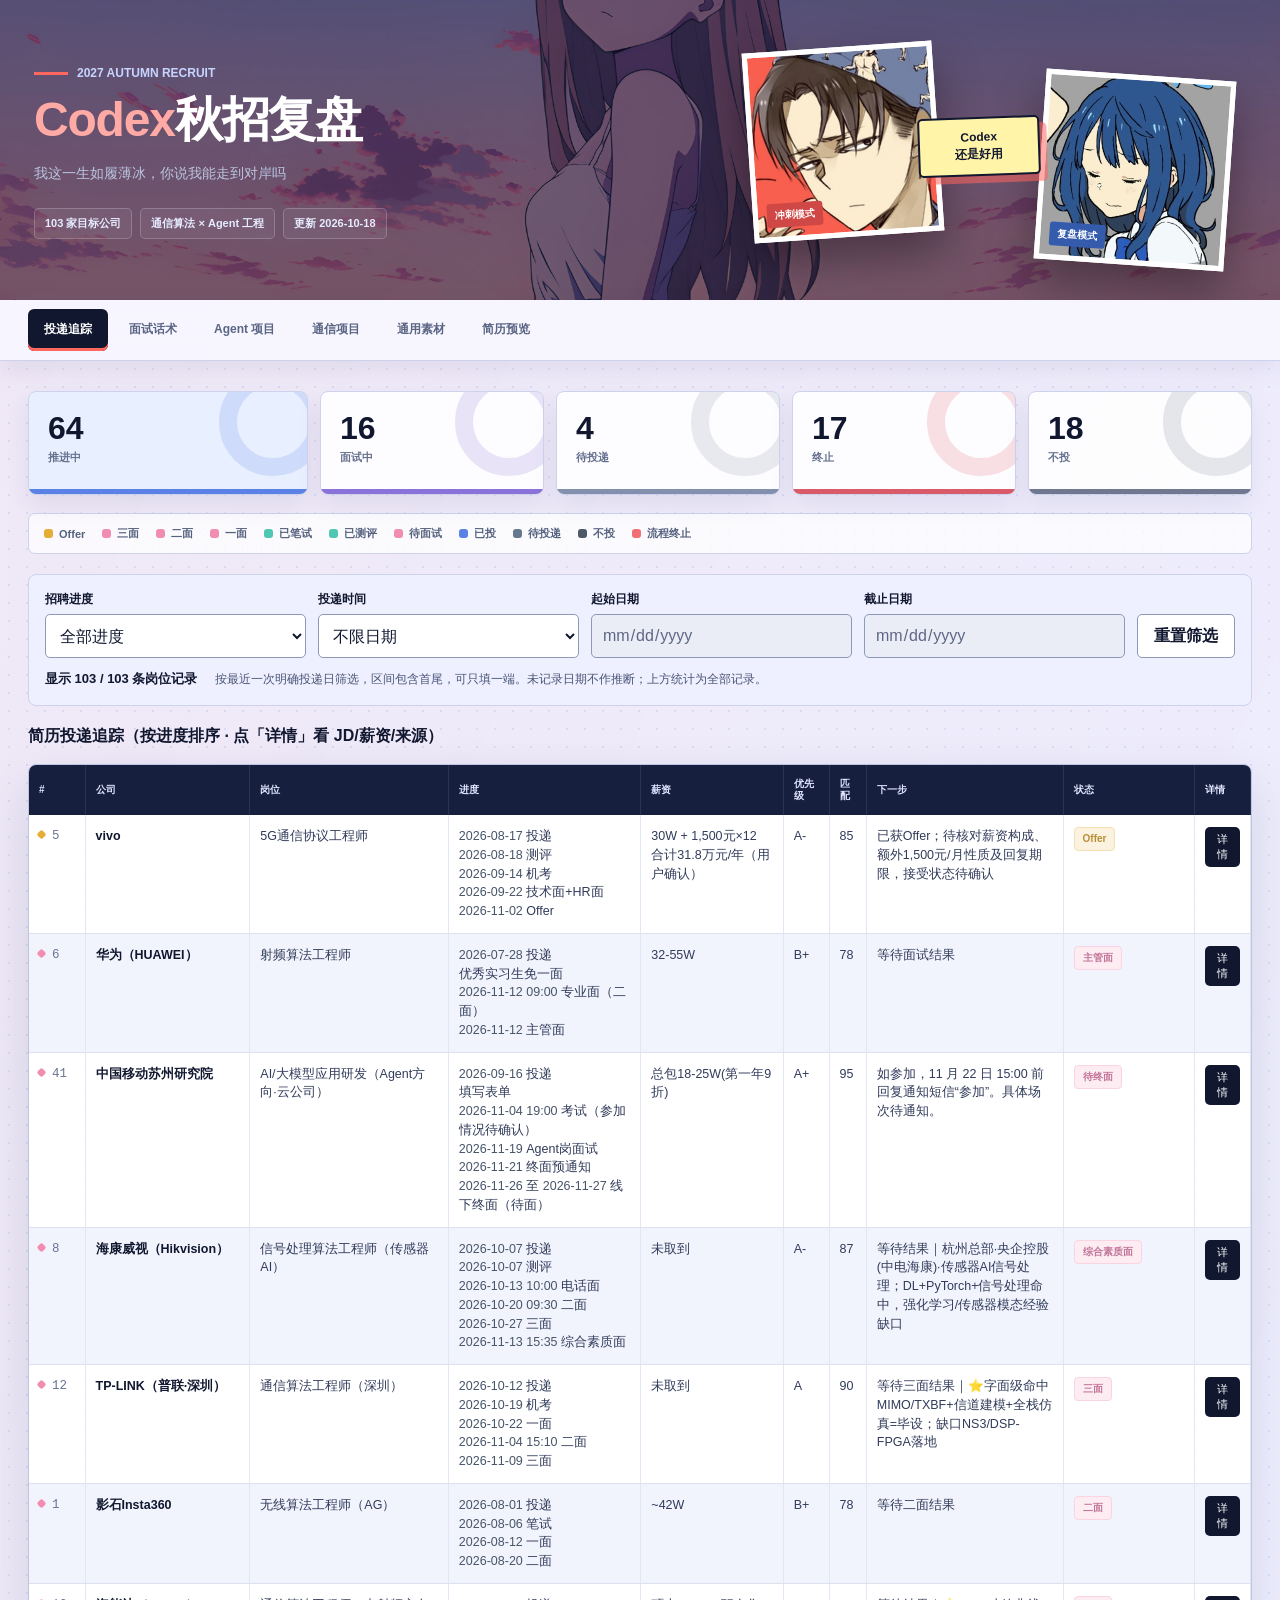
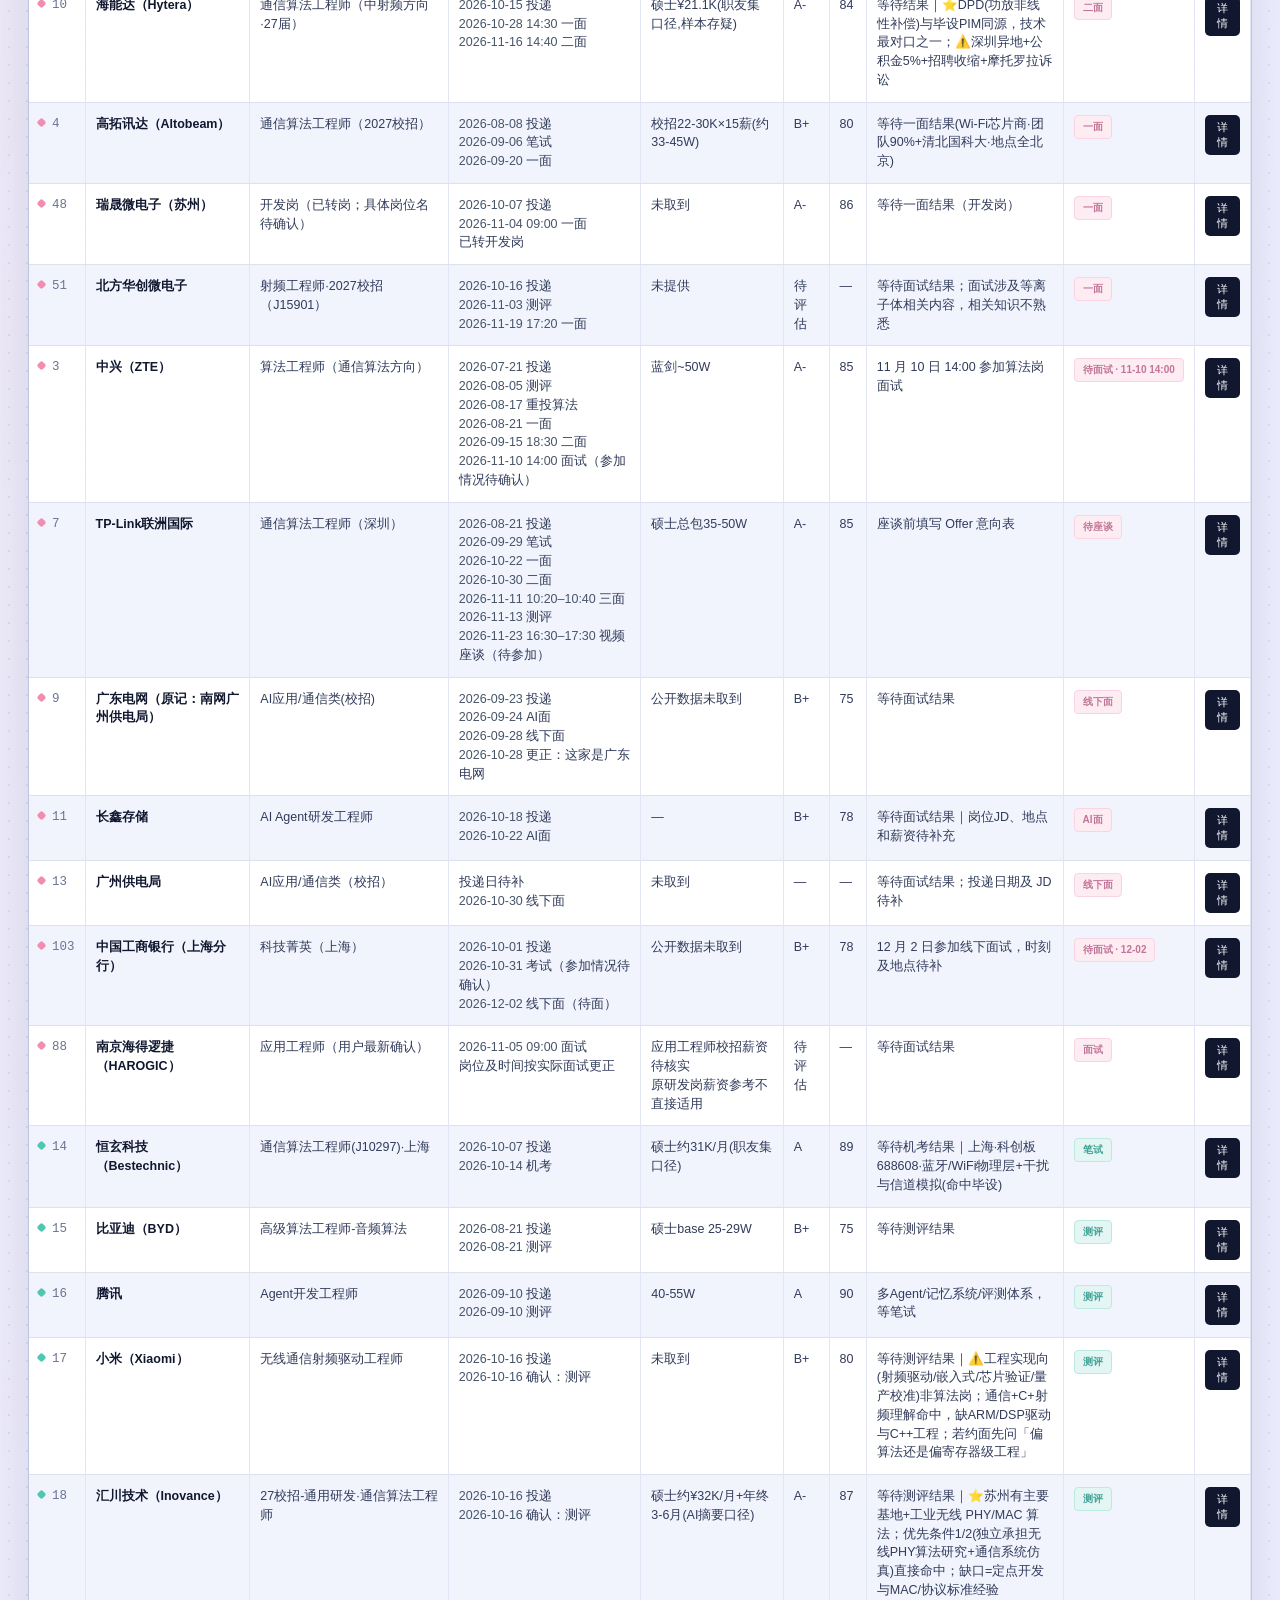
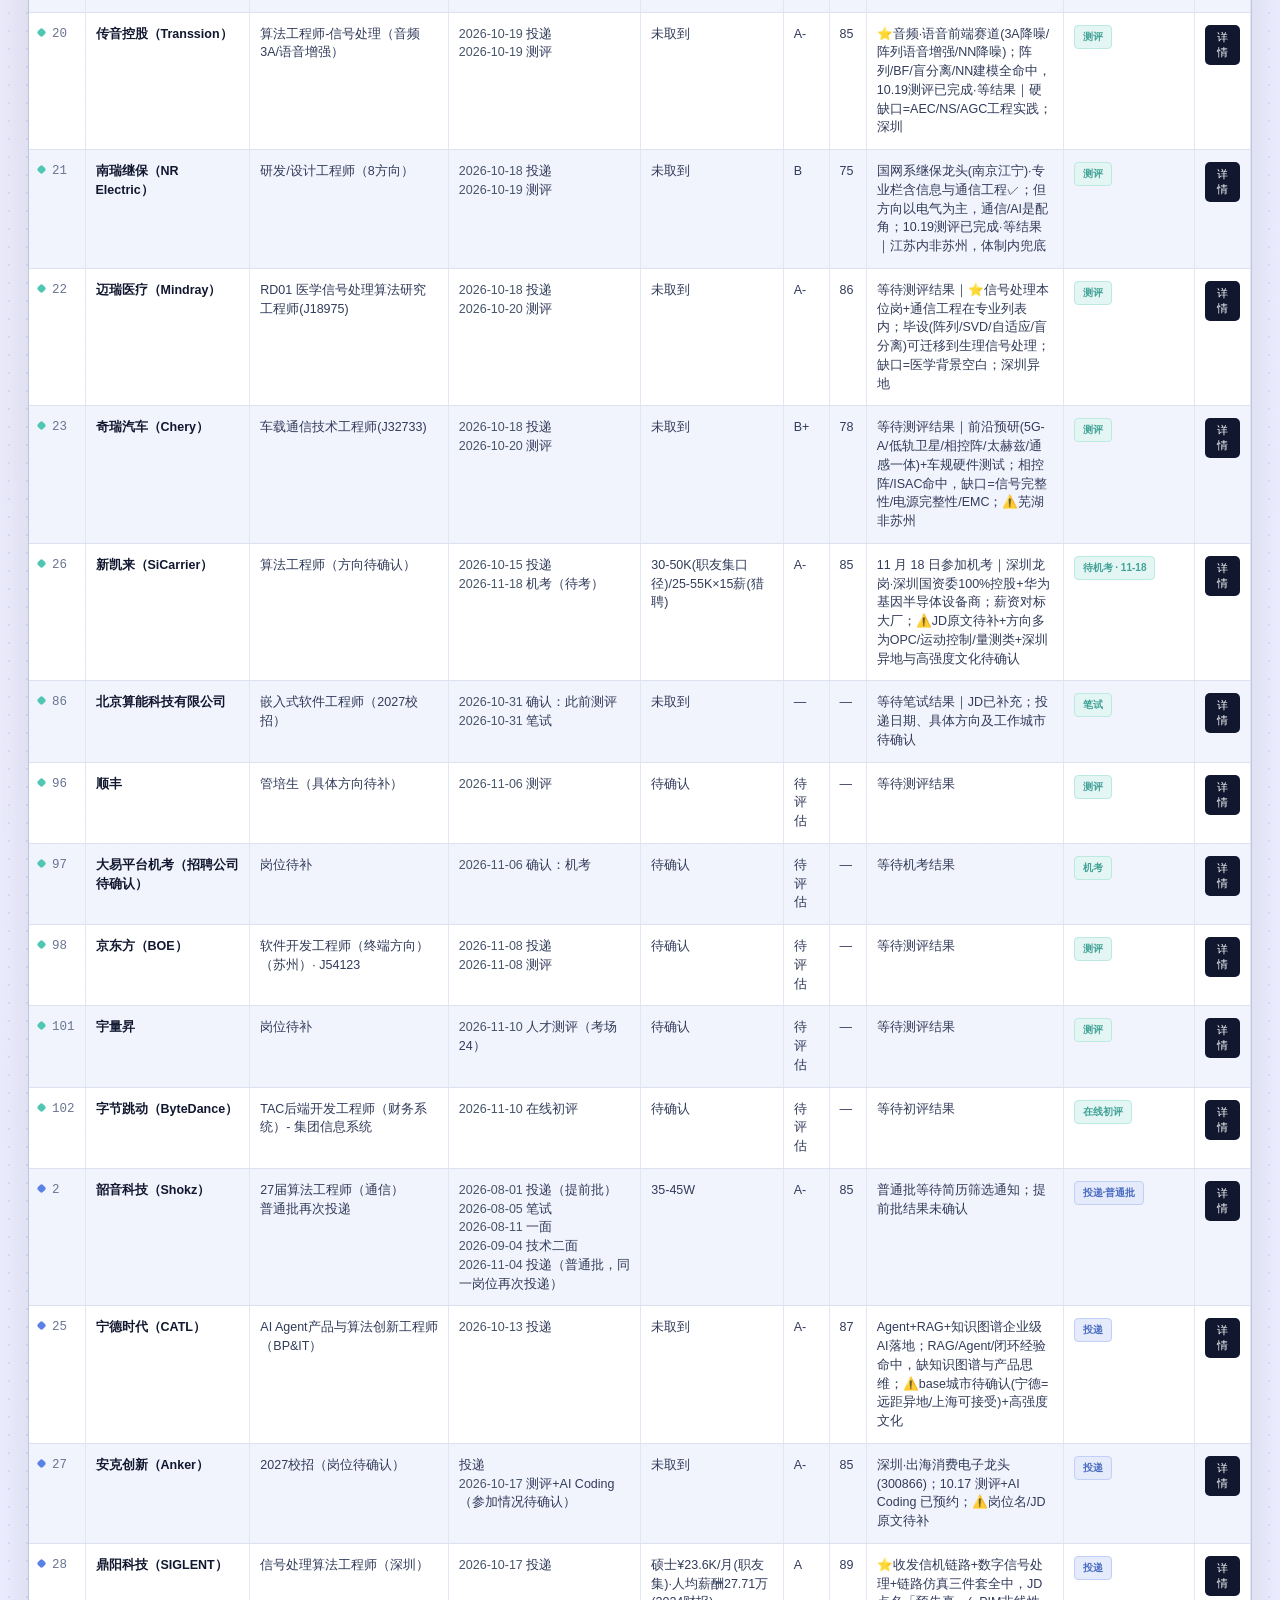
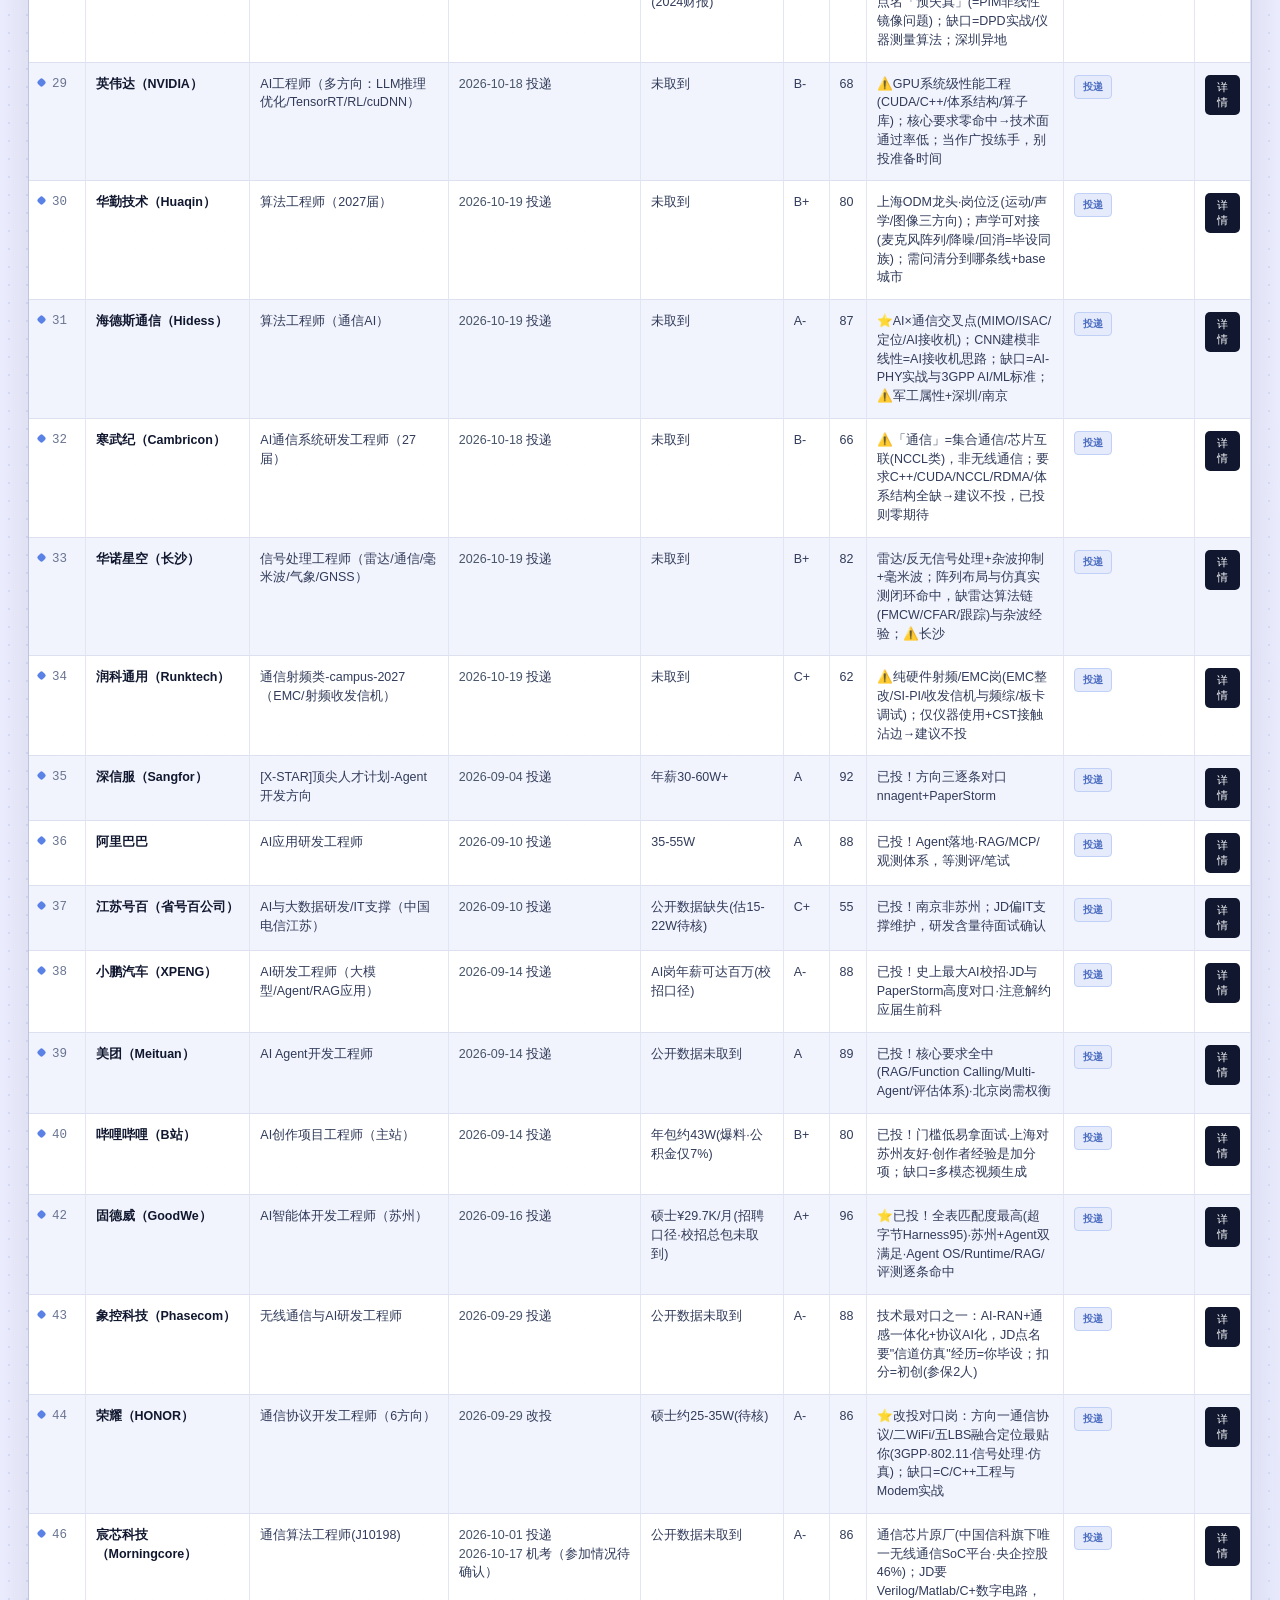
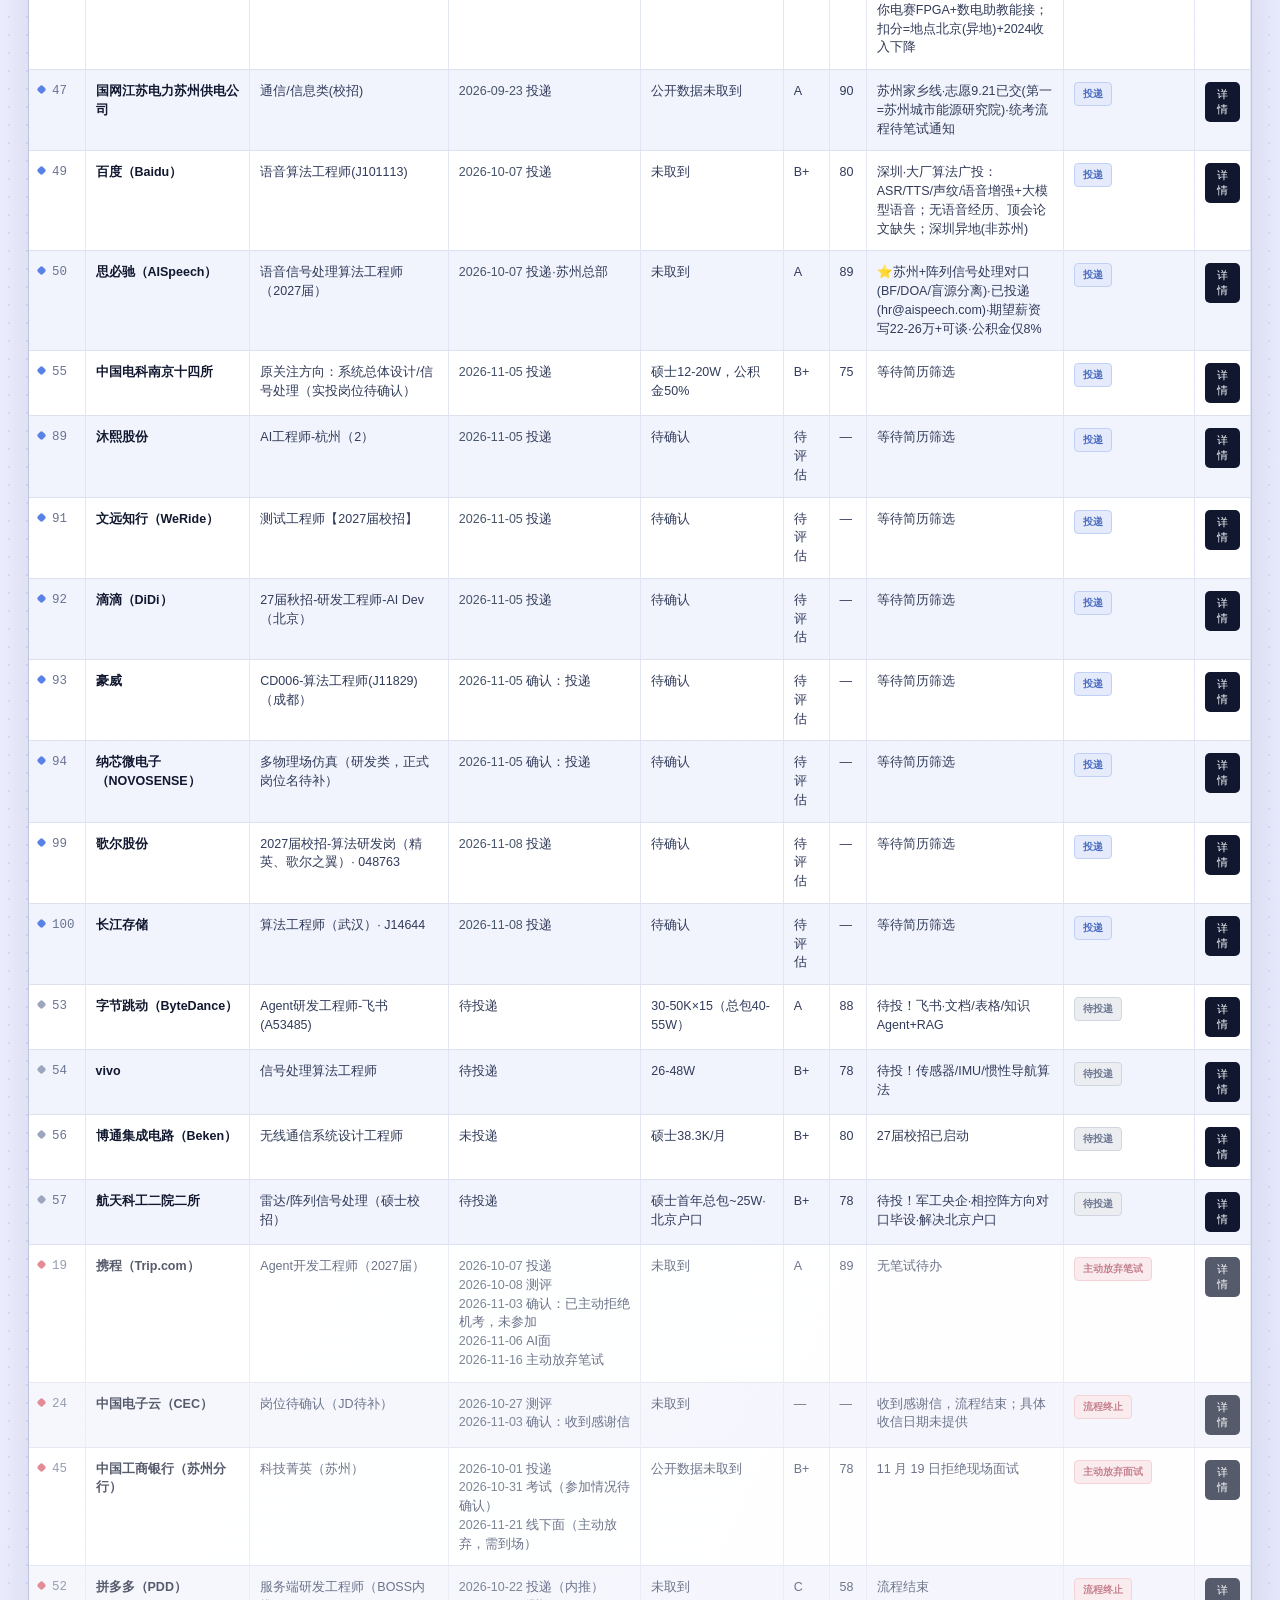
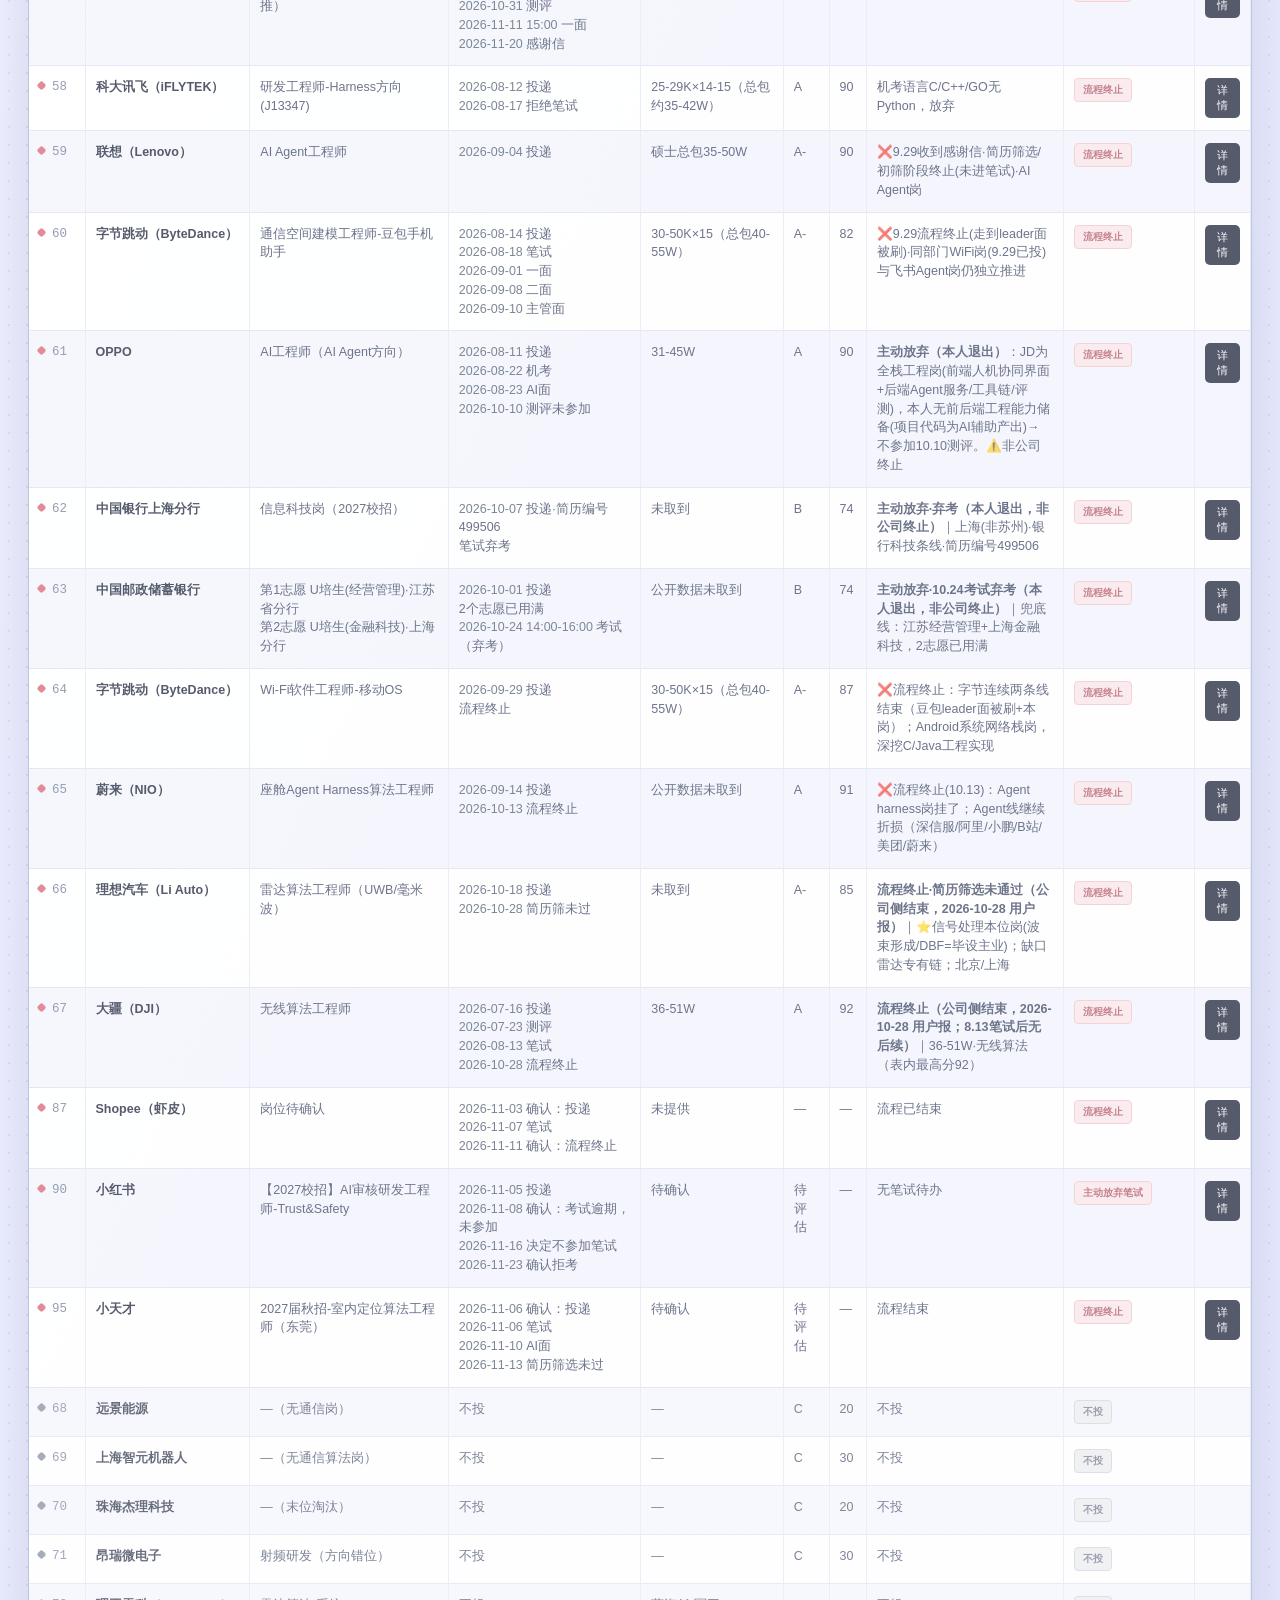
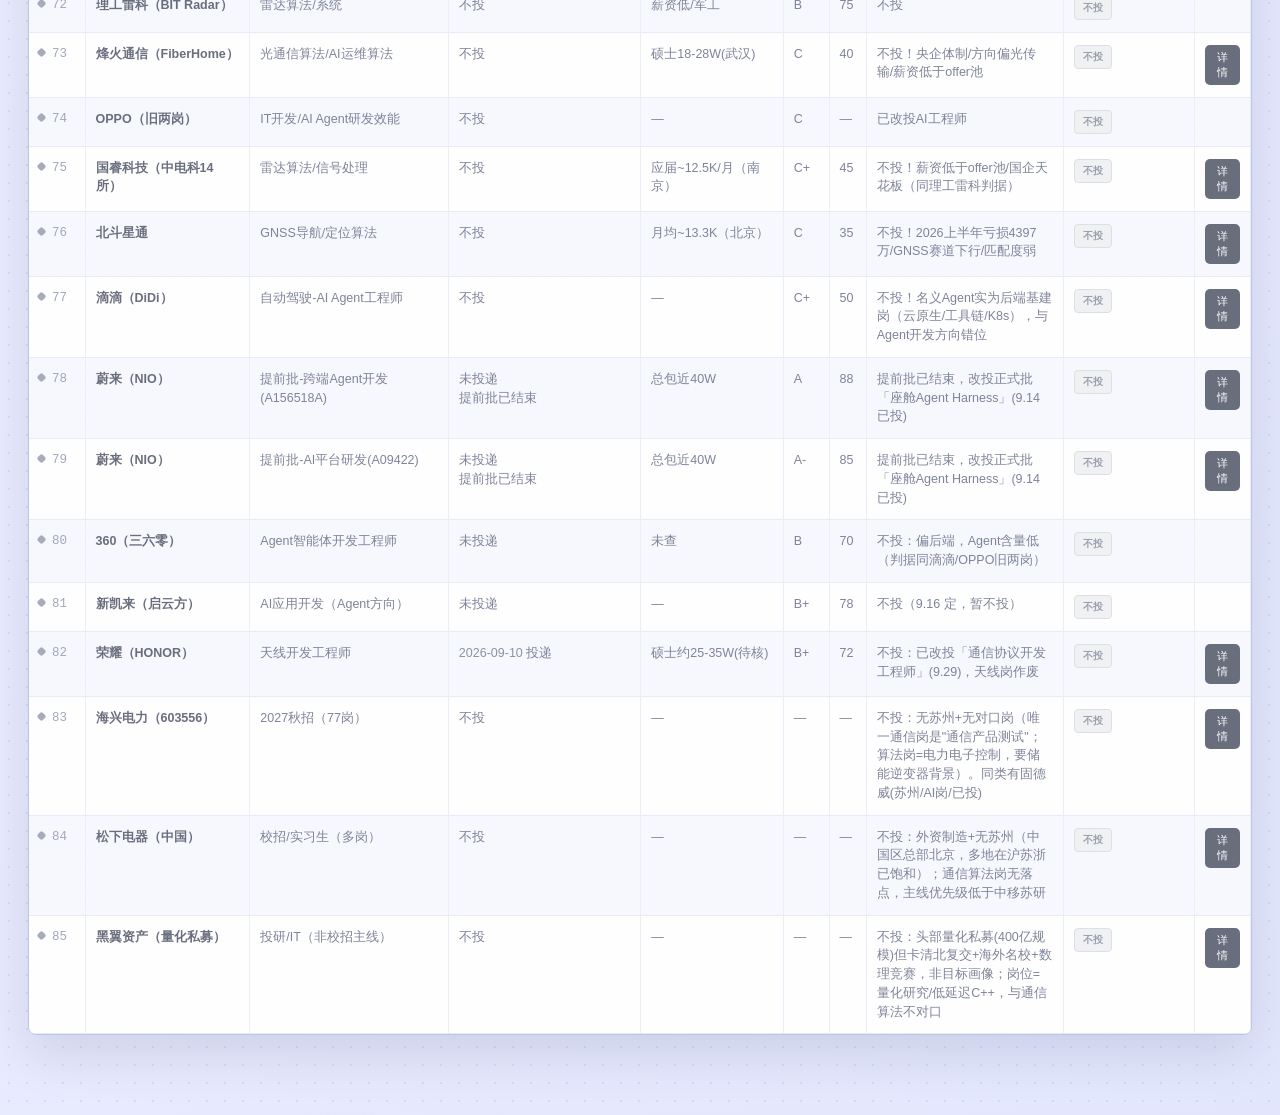
==== commit e4bc48e6: "deploy: update career console" ====
--- a/career-console/index.html
+++ b/career-console/index.html
@@ -946,7 +946,7 @@
   <div class="desktop-jobs-table" style="overflow-x:auto">
   <table data-application-year="2026">
     <thead><tr><th>#</th><th>公司</th><th>岗位</th><th>进度</th><th>薪资</th><th>优先级</th><th>匹配</th><th>下一步</th><th>状态</th><th>详情</th></tr></thead>
-    <tbody><tr style="background:#81C784"><td>1</td><td><b>影石Insta360</b></td><td class="wrap">无线算法工程师（AG）</td><td class="wrap"><time>2026-08-01</time> 投递<br><time>2026-08-06</time> 笔试<br><time>2026-08-12</time> 一面<br><time>2026-08-20</time> 二面</td><td class="wrap">~42W</td><td>B+</td><td>78</td><td class="wrap">等待二面结果</td><td><span class="badge" style="background:#4CAF50;color:#0D3D0D">二面</span></td><td><button class="dt-btn" onclick="openDetail('影石')">详情</button></td></tr><tr style="background:#81C784"><td>2</td><td><b>韶音科技（Shokz）</b></td><td class="wrap">27届算法工程师（通信）<br>普通批再次投递</td><td class="wrap"><time>2026-08-01</time> 投递（提前批）<br><time>2026-08-05</time> 笔试<br><time>2026-08-11</time> 一面<br><time>2026-09-04</time> 技术二面<br><time>2026-11-04</time> 投递（普通批，同一岗位再次投递）</td><td class="wrap">35-45W</td><td>A-</td><td>85</td><td class="wrap">普通批等待简历筛选通知；提前批结果未确认</td><td><span class="badge" style="background:#81C784;color:#145214">投递·普通批</span></td><td><button class="dt-btn" onclick="openDetail('韶音')">详情</button></td></tr><tr style="background:#81C784"><td>3</td><td><b>中兴（ZTE）</b></td><td class="wrap">算法工程师（通信算法方向）</td><td class="wrap"><time>2026-07-21</time> 投递<br><time>2026-08-05</time> 测评<br><time>2026-08-17</time> 重投算法<br><time>2026-08-21</time> 一面<br><time>2026-09-15 18:30</time> 二面<br><time>2026-11-10 14:00</time> 面试（参加情况待确认）</td><td class="wrap">蓝剑~50W</td><td>A-</td><td>85</td><td class="wrap">11 月 10 日 14:00 参加算法岗面试</td><td><span class="badge" style="background:#81C784;color:#145214">待面试 · 11-10 14:00</span></td><td><button class="dt-btn" onclick="openDetail('中兴通信')">详情</button></td></tr><tr style="background:#E3F2DA"><td>4</td><td><b>高拓讯达（Altobeam）</b></td><td class="wrap">通信算法工程师（2027校招）</td><td class="wrap"><time>2026-08-08</time> 投递<br><time>2026-09-06</time> 笔试<br><time>2026-09-20</time> 一面</td><td class="wrap">校招22-30K×15薪(约33-45W)</td><td>B+</td><td>80</td><td class="wrap">等待一面结果(Wi-Fi芯片商·团队90%+清北国科大·地点全北京)</td><td><span class="badge" style="background:#A5D6A7;color:#1B5E20">一面</span></td><td><button class="dt-btn" onclick="openDetail('高拓讯达')">详情</button></td></tr><tr style="background:#E8F5E9"><td>5</td><td><b>vivo</b></td><td class="wrap">5G通信协议工程师</td><td class="wrap"><time>2026-08-17</time> 投递<br><time>2026-08-18</time> 测评<br><time>2026-09-14</time> 机考<br><time>2026-09-22</time> 技术面+HR面<br><time>2026-11-02</time> Offer</td><td class="wrap">30W + 1,500元×12<br>合计31.8万元/年（用户确认）</td><td>A-</td><td>85</td><td class="wrap">已获Offer；待核对薪资构成、额外1,500元/月性质及回复期限，接受状态待确认</td><td><span class="badge" style="background:#A5D6A7;color:#1B5E20">Offer</span></td><td><button class="dt-btn" onclick="openDetail('vivo5G')">详情</button></td></tr><tr style="background:#E3F2DA"><td>6</td><td><b>华为（HUAWEI）</b></td><td class="wrap">射频算法工程师</td><td class="wrap"><time>2026-07-28</time> 投递<br>优秀实习生免一面<br><time>2026-11-12 09:00</time> 专业面（二面）<br><time>2026-11-12</time> 主管面</td><td class="wrap">32-55W</td><td>B+</td><td>78</td><td class="wrap">等待面试结果</td><td><span class="badge" style="background:#A5D6A7;color:#1B5E20">主管面</span></td><td><button class="dt-btn" onclick="openDetail('华为')">详情</button></td></tr><tr style="background:#E3F2DA"><td>7</td><td><b>TP-Link联洲国际</b></td><td class="wrap">通信算法工程师（深圳）</td><td class="wrap"><time>2026-08-21</time> 投递<br><time>2026-09-29</time> 笔试<br><time>2026-10-22</time> 一面<br><time>2026-10-30</time> 二面<br><time>2026-11-11 10:20–10:40</time> 三面<br><time>2026-11-13</time> 测评<br><time>2026-11-23 16:30–17:30</time> 视频座谈（待参加）</td><td class="wrap">硕士总包35-50W</td><td>A-</td><td>85</td><td class="wrap">座谈前填写 Offer 意向表</td><td><span class="badge">待座谈</span></td><td><button class="dt-btn" onclick="openDetail('TP-Link联洲')">详情</button></td></tr><tr style="background:#81C784"><td>8</td><td><b>海康威视（Hikvision）</b></td><td class="wrap">信号处理算法工程师（传感器AI）</td><td class="wrap"><time>2026-10-07</time> 投递<br><time>2026-10-07</time> 测评<br><time>2026-10-13 10:00</time> 电话面<br><time>2026-10-20 09:30</time> 二面<br><time>2026-10-27</time> 三面<br><time>2026-11-13 15:35</time> 综合素质面</td><td class="wrap">未取到</td><td>A-</td><td>87</td><td class="wrap">等待结果｜杭州总部·央企控股(中电海康)·传感器AI信号处理；DL+PyTorch+信号处理命中，强化学习/传感器模态经验缺口</td><td><span class="badge" style="background:#FFCC80;color:#E65100">综合素质面</span></td><td><button class="dt-btn" onclick="openDetail('海康威视')">详情</button></td></tr><tr style="background:#E8F5E9"><td>9</td><td><b>广东电网（原记：南网广州供电局）</b></td><td class="wrap">AI应用/通信类(校招)</td><td class="wrap"><time>2026-09-23</time> 投递<br><time>2026-09-24</time> AI面<br><time>2026-09-28</time> 线下面<br><time>2026-10-28</time> 更正：这家是广东电网</td><td class="wrap">公开数据未取到</td><td>B+</td><td>75</td><td class="wrap">等待面试结果</td><td><span class="badge" style="background:#A5D6A7;color:#1B5E20">线下面</span></td><td><button class="dt-btn" onclick="openDetail('南网广州')">详情</button></td></tr><tr style="background:#E8F5E9"><td>10</td><td><b>海能达（Hytera）</b></td><td class="wrap">通信算法工程师（中射频方向·27届）</td><td class="wrap"><time>2026-10-15</time> 投递<br><time>2026-10-28 14:30</time> 一面<br><time>2026-11-16 14:40</time> 二面</td><td class="wrap">硕士¥21.1K(职友集口径,样本存疑)</td><td>A-</td><td>84</td><td class="wrap">等待结果｜⭐DPD(功放非线性补偿)与毕设PIM同源，技术最对口之一；⚠️深圳异地+公积金5%+招聘收缩+摩托罗拉诉讼</td><td><span class="badge" style="background:#A5D6A7;color:#1B5E20">二面</span></td><td><button class="dt-btn" onclick="openDetail('海能达')">详情</button></td></tr><tr style="background:#E8F5E9"><td>11</td><td><b>长鑫存储</b></td><td class="wrap">AI Agent研发工程师</td><td class="wrap"><time>2026-10-18</time> 投递<br><time>2026-10-22</time> AI面</td><td class="wrap">—</td><td>B+</td><td>78</td><td class="wrap">等待面试结果｜岗位JD、地点和薪资待补充</td><td><span class="badge" style="background:#A5D6A7;color:#1B5E20">AI面</span></td><td><button class="dt-btn" onclick="openDetail('长鑫存储')">详情</button></td></tr><tr style="background:#E8F5E9"><td>12</td><td><b>TP-LINK（普联·深圳）</b></td><td class="wrap">通信算法工程师（深圳）</td><td class="wrap"><time>2026-10-12</time> 投递<br><time>2026-10-19</time> 机考<br><time>2026-10-22</time> 一面<br><time>2026-11-04 15:10</time> 二面<br><time>2026-11-09</time> 三面</td><td class="wrap">未取到</td><td>A</td><td>90</td><td class="wrap">等待三面结果｜⭐字面级命中MIMO/TXBF+信道建模+全栈仿真=毕设；缺口NS3/DSP-FPGA落地</td><td><span class="badge" style="background:#A5D6A7;color:#1B5E20">三面</span></td><td><button class="dt-btn" onclick="openDetail('TP-LINK深圳')">详情</button></td></tr><tr style="background:#E3F2DA"><td>13</td><td><b>广州供电局</b></td><td class="wrap">AI应用/通信类（校招）</td><td class="wrap">投递日待补<br><time>2026-10-30</time> 线下面</td><td class="wrap">未取到</td><td>—</td><td>—</td><td class="wrap">等待面试结果；投递日期及 JD 待补</td><td><span class="badge">线下面</span></td><td><button class="dt-btn" onclick="openDetail('广州供电局')">详情</button></td></tr><tr style="background:#E8F5E9"><td>14</td><td><b>恒玄科技（Bestechnic）</b></td><td class="wrap">通信算法工程师(J10297)·上海</td><td class="wrap"><time>2026-10-07</time> 投递<br><time>2026-10-14</time> 机考</td><td class="wrap">硕士约31K/月(职友集口径)</td><td>A</td><td>89</td><td class="wrap">等待机考结果｜上海·科创板688608·蓝牙/WiFi物理层+干扰与信道模拟(命中毕设)</td><td><span class="badge" style="background:#81C784;color:#1B5E20">笔试</span></td><td><button class="dt-btn" onclick="openDetail('恒玄科技')">详情</button></td></tr><tr style="background:#E8F5E9"><td>15</td><td><b>比亚迪（BYD）</b></td><td class="wrap">高级算法工程师-音频算法</td><td class="wrap"><time>2026-08-21</time> 投递<br><time>2026-08-21</time> 测评</td><td class="wrap">硕士base 25-29W</td><td>B+</td><td>75</td><td class="wrap">等待测评结果</td><td><span class="badge" style="background:#A5D6A7;color:#2E7D32">测评</span></td><td><button class="dt-btn" onclick="openDetail('比亚迪')">详情</button></td></tr><tr style="background:#E8F5E9"><td>16</td><td><b>腾讯</b></td><td class="wrap">Agent开发工程师</td><td class="wrap"><time>2026-09-10</time> 投递<br><time>2026-09-10</time> 测评</td><td class="wrap">40-55W</td><td>A</td><td>90</td><td class="wrap">多Agent/记忆系统/评测体系，等笔试</td><td><span class="badge" style="background:#A5D6A7;color:#2E7D32">测评</span></td><td><button class="dt-btn" onclick="openDetail('腾讯')">详情</button></td></tr><tr style="background:#C8E6C9"><td>17</td><td><b>小米（Xiaomi）</b></td><td class="wrap">无线通信射频驱动工程师</td><td class="wrap"><time>2026-10-16</time> 投递<br><time>2026-10-16</time> 确认：测评</td><td class="wrap">未取到</td><td>B+</td><td>80</td><td class="wrap">等待测评结果｜⚠️工程实现向(射频驱动/嵌入式/芯片验证/量产校准)非算法岗；通信+C+射频理解命中，缺ARM/DSP驱动与C++工程；若约面先问「偏算法还是偏寄存器级工程」</td><td><span class="badge" style="background:#C8E6C9;color:#2E7D32">测评</span></td><td><button class="dt-btn" onclick="openDetail('小米')">详情</button></td></tr><tr style="background:#C8E6C9"><td>18</td><td><b>汇川技术（Inovance）</b></td><td class="wrap">27校招-通用研发·通信算法工程师</td><td class="wrap"><time>2026-10-16</time> 投递<br><time>2026-10-16</time> 确认：测评</td><td class="wrap">硕士约¥32K/月+年终3-6月(AI摘要口径)</td><td>A-</td><td>87</td><td class="wrap">等待测评结果｜⭐苏州有主要基地+工业无线 PHY/MAC 算法；优先条件1/2(独立承担无线PHY算法研究+通信系统仿真)直接命中；缺口=定点开发与MAC/协议标准经验</td><td><span class="badge" style="background:#C8E6C9;color:#2E7D32">测评</span></td><td><button class="dt-btn" onclick="openDetail('汇川技术')">详情</button></td></tr><tr style="background:#E8F5E9"><td>19</td><td><b>携程（Trip.com）</b></td><td class="wrap">Agent开发工程师（2027届）</td><td class="wrap"><time>2026-10-07</time> 投递<br><time>2026-10-08</time> 测评<br><time>2026-11-03</time> 确认：已主动拒绝机考，未参加<br><time>2026-11-06</time> AI面<br><time>2026-11-16</time> 主动放弃笔试</td><td class="wrap">未取到</td><td>A</td><td>89</td><td class="wrap">无笔试待办</td><td><span class="badge">主动放弃笔试</span></td><td><button class="dt-btn" onclick="openDetail('携程')">详情</button></td></tr><tr style="background:#E8F5E9"><td>20</td><td><b>传音控股（Transsion）</b></td><td class="wrap">算法工程师-信号处理（音频3A/语音增强）</td><td class="wrap"><time>2026-10-19</time> 投递<br><time>2026-10-19</time> 测评</td><td class="wrap">未取到</td><td>A-</td><td>85</td><td class="wrap">⭐音频·语音前端赛道(3A降噪/阵列语音增强/NN降噪)；阵列/BF/盲分离/NN建模全命中，10.19测评已完成·等结果｜硬缺口=AEC/NS/AGC工程实践；深圳</td><td><span class="badge" style="background:#A5D6A7;color:#2E7D32">测评</span></td><td><button class="dt-btn" onclick="openDetail('传音')">详情</button></td></tr><tr style="background:#E8F5E9"><td>21</td><td><b>南瑞继保（NR Electric）</b></td><td class="wrap">研发/设计工程师（8方向）</td><td class="wrap"><time>2026-10-18</time> 投递<br><time>2026-10-19</time> 测评</td><td class="wrap">未取到</td><td>B</td><td>75</td><td class="wrap">国网系继保龙头(南京江宁)·专业栏含信息与通信工程✓；但方向以电气为主，通信/AI是配角；10.19测评已完成·等结果｜江苏内非苏州，体制内兜底</td><td><span class="badge" style="background:#A5D6A7;color:#2E7D32">测评</span></td><td><button class="dt-btn" onclick="openDetail('南瑞继保')">详情</button></td></tr><tr style="background:#E8F5E9"><td>22</td><td><b>迈瑞医疗（Mindray）</b></td><td class="wrap">RD01 医学信号处理算法研究工程师(J18975)</td><td class="wrap"><time>2026-10-18</time> 投递<br><time>2026-10-20</time> 测评</td><td class="wrap">未取到</td><td>A-</td><td>86</td><td class="wrap">等待测评结果｜⭐信号处理本位岗+通信工程在专业列表内；毕设(阵列/SVD/自适应/盲分离)可迁移到生理信号处理；缺口=医学背景空白；深圳异地</td><td><span class="badge" style="background:#A5D6A7;color:#2E7D32">测评</span></td><td><button class="dt-btn" onclick="openDetail('迈瑞医疗')">详情</button></td></tr><tr style="background:#E8F5E9"><td>23</td><td><b>奇瑞汽车（Chery）</b></td><td class="wrap">车载通信技术工程师(J32733)</td><td class="wrap"><time>2026-10-18</time> 投递<br><time>2026-10-20</time> 测评</td><td class="wrap">未取到</td><td>B+</td><td>78</td><td class="wrap">等待测评结果｜前沿预研(5G-A/低轨卫星/相控阵/太赫兹/通感一体)+车规硬件测试；相控阵/ISAC命中，缺口=信号完整性/电源完整性/EMC；⚠️芜湖非苏州</td><td><span class="badge" style="background:#A5D6A7;color:#2E7D32">测评</span></td><td><button class="dt-btn" onclick="openDetail('奇瑞汽车')">详情</button></td></tr><tr style="background:#E8F5E9"><td>24</td><td><b>中国电子云（CEC）</b></td><td class="wrap">岗位待确认（JD待补）</td><td class="wrap"><time>2026-10-27</time> 测评<br><time>2026-11-03</time> 确认：收到感谢信</td><td class="wrap">未取到</td><td>—</td><td>—</td><td class="wrap">收到感谢信，流程结束；具体收信日期未提供</td><td><span class="badge">流程终止</span></td><td><button class="dt-btn" onclick="openDetail('中国电子云')">详情</button></td></tr><tr style="background:#EDF7E8"><td>25</td><td><b>宁德时代（CATL）</b></td><td class="wrap">AI Agent产品与算法创新工程师（BP&IT）</td><td class="wrap"><time>2026-10-13</time> 投递</td><td class="wrap">未取到</td><td>A-</td><td>87</td><td class="wrap">Agent+RAG+知识图谱企业级AI落地；RAG/Agent/闭环经验命中，缺知识图谱与产品思维；⚠️base城市待确认(宁德=远距异地/上海可接受)+高强度文化</td><td><span class="badge" style="background:#C8E6C9;color:#2E7D32">投递</span></td><td><button class="dt-btn" onclick="openDetail('宁德时代')">详情</button></td></tr><tr style="background:#EDF7E8"><td>26</td><td><b>新凯来（SiCarrier）</b></td><td class="wrap">算法工程师（方向待确认）</td><td class="wrap"><time>2026-10-15</time> 投递<br><time>2026-11-18</time> 机考（待考）</td><td class="wrap">30-50K(职友集口径)/25-55K×15薪(猎聘)</td><td>A-</td><td>85</td><td class="wrap">11 月 18 日参加机考｜深圳龙岗·深圳国资委100%控股+华为基因半导体设备商；薪资对标大厂；⚠️JD原文待补+方向多为OPC/运动控制/量测类+深圳异地与高强度文化待确认</td><td><span class="badge" style="background:#C8E6C9;color:#2E7D32">待机考 · 11-18</span></td><td><button class="dt-btn" onclick="openDetail('新凯来')">详情</button></td></tr><tr style="background:#EDF7E8"><td>27</td><td><b>安克创新（Anker）</b></td><td class="wrap">2027校招（岗位待确认）</td><td class="wrap">投递<br><time>2026-10-17</time> 测评+AI Coding（参加情况待确认）</td><td class="wrap">未取到</td><td>A-</td><td>85</td><td class="wrap">深圳·出海消费电子龙头(300866)；10.17 测评+AI Coding 已预约；⚠️岗位名/JD原文待补</td><td><span class="badge" style="background:#C8E6C9;color:#2E7D32">投递</span></td><td><button class="dt-btn" onclick="openDetail('安克创新')">详情</button></td></tr><tr style="background:#EDF7E8"><td>28</td><td><b>鼎阳科技（SIGLENT）</b></td><td class="wrap">信号处理算法工程师（深圳）</td><td class="wrap"><time>2026-10-17</time> 投递</td><td class="wrap">硕士¥23.6K/月(职友集)·人均薪酬27.71万(2024财报)</td><td>A</td><td>89</td><td class="wrap">⭐收发信机链路+数字信号处理+链路仿真三件套全中，JD点名「预失真」(=PIM非线性镜像问题)；缺口=DPD实战/仪器测量算法；深圳异地</td><td><span class="badge" style="background:#C8E6C9;color:#2E7D32">投递</span></td><td><button class="dt-btn" onclick="openDetail('鼎阳科技')">详情</button></td></tr><tr style="background:#EDF7E8"><td>29</td><td><b>英伟达（NVIDIA）</b></td><td class="wrap">AI工程师（多方向：LLM推理优化/TensorRT/RL/cuDNN）</td><td class="wrap"><time>2026-10-18</time> 投递</td><td class="wrap">未取到</td><td>B-</td><td>68</td><td class="wrap">⚠️GPU系统级性能工程(CUDA/C++/体系结构/算子库)；核心要求零命中→技术面通过率低；当作广投练手，别投准备时间</td><td><span class="badge" style="background:#C8E6C9;color:#2E7D32">投递</span></td><td><button class="dt-btn" onclick="openDetail('英伟达')">详情</button></td></tr><tr style="background:#EDF7E8"><td>30</td><td><b>华勤技术（Huaqin）</b></td><td class="wrap">算法工程师（2027届）</td><td class="wrap"><time>2026-10-19</time> 投递</td><td class="wrap">未取到</td><td>B+</td><td>80</td><td class="wrap">上海ODM龙头·岗位泛(运动/声学/图像三方向)；声学可对接(麦克风阵列/降噪/回消=毕设同族)；需问清分到哪条线+base城市</td><td><span class="badge" style="background:#C8E6C9;color:#2E7D32">投递</span></td><td><button class="dt-btn" onclick="openDetail('华勤技术')">详情</button></td></tr><tr style="background:#EDF7E8"><td>31</td><td><b>海德斯通信（Hidess）</b></td><td class="wrap">算法工程师（通信AI）</td><td class="wrap"><time>2026-10-19</time> 投递</td><td class="wrap">未取到</td><td>A-</td><td>87</td><td class="wrap">⭐AI×通信交叉点(MIMO/ISAC/定位/AI接收机)；CNN建模非线性=AI接收机思路；缺口=AI-PHY实战与3GPP AI/ML标准；⚠️军工属性+深圳/南京</td><td><span class="badge" style="background:#C8E6C9;color:#2E7D32">投递</span></td><td><button class="dt-btn" onclick="openDetail('海德斯')">详情</button></td></tr><tr style="background:#EDF7E8"><td>32</td><td><b>寒武纪（Cambricon）</b></td><td class="wrap">AI通信系统研发工程师（27届）</td><td class="wrap"><time>2026-10-18</time> 投递</td><td class="wrap">未取到</td><td>B-</td><td>66</td><td class="wrap">⚠️「通信」=集合通信/芯片互联(NCCL类)，非无线通信；要求C++/CUDA/NCCL/RDMA/体系结构全缺→建议不投，已投则零期待</td><td><span class="badge" style="background:#C8E6C9;color:#2E7D32">投递</span></td><td><button class="dt-btn" onclick="openDetail('寒武纪')">详情</button></td></tr><tr style="background:#EDF7E8"><td>33</td><td><b>华诺星空（长沙）</b></td><td class="wrap">信号处理工程师（雷达/通信/毫米波/气象/GNSS）</td><td class="wrap"><time>2026-10-19</time> 投递</td><td class="wrap">未取到</td><td>B+</td><td>82</td><td class="wrap">雷达/反无信号处理+杂波抑制+毫米波；阵列布局与仿真实测闭环命中，缺雷达算法链(FMCW/CFAR/跟踪)与杂波经验；⚠️长沙</td><td><span class="badge" style="background:#C8E6C9;color:#2E7D32">投递</span></td><td><button class="dt-btn" onclick="openDetail('华诺星空')">详情</button></td></tr><tr style="background:#EDF7E8"><td>34</td><td><b>润科通用（Runktech）</b></td><td class="wrap">通信射频类-campus-2027（EMC/射频收发信机）</td><td class="wrap"><time>2026-10-19</time> 投递</td><td class="wrap">未取到</td><td>C+</td><td>62</td><td class="wrap">⚠️纯硬件射频/EMC岗(EMC整改/SI-PI/收发信机与频综/板卡调试)；仅仪器使用+CST接触沾边→建议不投</td><td><span class="badge" style="background:#C8E6C9;color:#2E7D32">投递</span></td><td><button class="dt-btn" onclick="openDetail('润科通用')">详情</button></td></tr><tr style="background:#EDF7E8"><td>35</td><td><b>深信服（Sangfor）</b></td><td class="wrap">[X-STAR]顶尖人才计划-Agent开发方向</td><td class="wrap"><time>2026-09-04</time> 投递</td><td class="wrap">年薪30-60W+</td><td>A</td><td>92</td><td class="wrap">已投！方向三逐条对口nnagent+PaperStorm</td><td><span class="badge" style="background:#C8E6C9;color:#2E7D32">投递</span></td><td><button class="dt-btn" onclick="openDetail('深信服')">详情</button></td></tr><tr style="background:#EDF7E8"><td>36</td><td><b>阿里巴巴</b></td><td class="wrap">AI应用研发工程师</td><td class="wrap"><time>2026-09-10</time> 投递</td><td class="wrap">35-55W</td><td>A</td><td>88</td><td class="wrap">已投！Agent落地·RAG/MCP/观测体系，等测评/笔试</td><td><span class="badge" style="background:#C8E6C9;color:#2E7D32">投递</span></td><td><button class="dt-btn" onclick="openDetail('阿里')">详情</button></td></tr><tr style="background:#EDF7E8"><td>37</td><td><b>江苏号百（省号百公司）</b></td><td class="wrap">AI与大数据研发/IT支撑（中国电信江苏）</td><td class="wrap"><time>2026-09-10</time> 投递</td><td class="wrap">公开数据缺失(估15-22W待核)</td><td>C+</td><td>55</td><td class="wrap">已投！南京非苏州；JD偏IT支撑维护，研发含量待面试确认</td><td><span class="badge" style="background:#C8E6C9;color:#2E7D32">投递</span></td><td><button class="dt-btn" onclick="openDetail('省号百')">详情</button></td></tr><tr style="background:#EDF7E8"><td>38</td><td><b>小鹏汽车（XPENG）</b></td><td class="wrap">AI研发工程师（大模型/Agent/RAG应用）</td><td class="wrap"><time>2026-09-14</time> 投递</td><td class="wrap">AI岗年薪可达百万(校招口径)</td><td>A-</td><td>88</td><td class="wrap">已投！史上最大AI校招·JD与PaperStorm高度对口·注意解约应届生前科</td><td><span class="badge" style="background:#C8E6C9;color:#2E7D32">投递</span></td><td><button class="dt-btn" onclick="openDetail('小鹏汽车')">详情</button></td></tr><tr style="background:#EDF7E8"><td>39</td><td><b>美团（Meituan）</b></td><td class="wrap">AI Agent开发工程师</td><td class="wrap"><time>2026-09-14</time> 投递</td><td class="wrap">公开数据未取到</td><td>A</td><td>89</td><td class="wrap">已投！核心要求全中(RAG/Function Calling/Multi-Agent/评估体系)·北京岗需权衡</td><td><span class="badge" style="background:#C8E6C9;color:#2E7D32">投递</span></td><td><button class="dt-btn" onclick="openDetail('美团')">详情</button></td></tr><tr style="background:#EDF7E8"><td>40</td><td><b>哔哩哔哩（B站）</b></td><td class="wrap">AI创作项目工程师（主站）</td><td class="wrap"><time>2026-09-14</time> 投递</td><td class="wrap">年包约43W(爆料·公积金仅7%)</td><td>B+</td><td>80</td><td class="wrap">已投！门槛低易拿面试·上海对苏州友好·创作者经验是加分项；缺口=多模态视频生成</td><td><span class="badge" style="background:#C8E6C9;color:#2E7D32">投递</span></td><td><button class="dt-btn" onclick="openDetail('B站')">详情</button></td></tr><tr style="background:#EDF7E8"><td>41</td><td><b>中国移动苏州研究院</b></td><td class="wrap">AI/大模型应用研发（Agent方向·云公司）</td><td class="wrap"><time>2026-09-16</time> 投递<br>填写表单<br><time>2026-11-04 19:00</time> 考试（参加情况待确认）<br><time>2026-11-19</time> Agent岗面试<br><time>2026-11-21</time> 终面预通知<br><time>2026-11-26</time> 至 <time>2026-11-27</time> 线下终面（待面）</td><td class="wrap">总包18-25W(第一年9折)</td><td>A+</td><td>95</td><td class="wrap">如参加，11 月 22 日 15:00 前回复通知短信“参加”。具体场次待通知。</td><td><span class="badge">待终面</span></td><td><button class="dt-btn" onclick="openDetail('中移苏研')">详情</button></td></tr><tr style="background:#EDF7E8"><td>42</td><td><b>固德威（GoodWe）</b></td><td class="wrap">AI智能体开发工程师（苏州）</td><td class="wrap"><time>2026-09-16</time> 投递</td><td class="wrap">硕士¥29.7K/月(招聘口径·校招总包未取到)</td><td>A+</td><td>96</td><td class="wrap">⭐已投！全表匹配度最高(超字节Harness95)·苏州+Agent双满足·Agent OS/Runtime/RAG/评测逐条命中</td><td><span class="badge" style="background:#C8E6C9;color:#2E7D32">投递</span></td><td><button class="dt-btn" onclick="openDetail('固德威')">详情</button></td></tr><tr style="background:#EDF7E8"><td>43</td><td><b>象控科技（Phasecom）</b></td><td class="wrap">无线通信与AI研发工程师</td><td class="wrap"><time>2026-09-29</time> 投递</td><td class="wrap">公开数据未取到</td><td>A-</td><td>88</td><td class="wrap">技术最对口之一：AI-RAN+通感一体化+协议AI化，JD点名要"信道仿真"经历=你毕设；扣分=初创(参保2人)</td><td><span class="badge" style="background:#C8E6C9;color:#2E7D32">投递</span></td><td><button class="dt-btn" onclick="openDetail('象控科技')">详情</button></td></tr><tr style="background:#EDF7E8"><td>44</td><td><b>荣耀（HONOR）</b></td><td class="wrap">通信协议开发工程师（6方向）</td><td class="wrap"><time>2026-09-29</time> 改投</td><td class="wrap">硕士约25-35W(待核)</td><td>A-</td><td>86</td><td class="wrap">⭐改投对口岗：方向一通信协议/二WiFi/五LBS融合定位最贴你(3GPP·802.11·信号处理·仿真)；缺口=C/C++工程与Modem实战</td><td><span class="badge" style="background:#C8E6C9;color:#2E7D32">投递</span></td><td><button class="dt-btn" onclick="openDetail('荣耀通信协议')">详情</button></td></tr><tr style="background:#EDF7E8"><td>45</td><td><b>中国工商银行（苏州分行）</b></td><td class="wrap">科技菁英（苏州）</td><td class="wrap"><time>2026-10-01</time> 投递<br><time>2026-10-31</time> 考试（参加情况待确认）<br><time>2026-11-21</time> 线下面（主动放弃，需到场）</td><td class="wrap">公开数据未取到</td><td>B+</td><td>78</td><td class="wrap">11 月 19 日拒绝现场面试</td><td><span class="badge">主动放弃面试</span></td><td><button class="dt-btn" onclick="openDetail('工行苏州')">详情</button></td></tr><tr style="background:#EDF7E8"><td>103</td><td><b>中国工商银行（上海分行）</b></td><td class="wrap">科技菁英（上海）</td><td class="wrap"><time>2026-10-01</time> 投递<br><time>2026-10-31</time> 考试（参加情况待确认）<br><time>2026-12-02</time> 线下面（待面）</td><td class="wrap">公开数据未取到</td><td>B+</td><td>78</td><td class="wrap">12 月 2 日参加线下面试，时刻及地点待补</td><td><span class="badge">待面试 · 12-02</span></td><td><button class="dt-btn" onclick="openDetail('工行上海')">详情</button></td></tr><tr style="background:#EDF7E8"><td>46</td><td><b>宸芯科技（Morningcore）</b></td><td class="wrap">通信算法工程师(J10198)</td><td class="wrap"><time>2026-10-01</time> 投递<br><time>2026-10-17</time> 机考（参加情况待确认）</td><td class="wrap">公开数据未取到</td><td>A-</td><td>86</td><td class="wrap">通信芯片原厂(中国信科旗下唯一无线通信SoC平台·央企控股46%)；JD要Verilog/Matlab/C+数字电路，你电赛FPGA+数电助教能接；扣分=地点北京(异地)+2024收入下降</td><td><span class="badge" style="background:#C8E6C9;color:#2E7D32">投递</span></td><td><button class="dt-btn" onclick="openDetail('宸芯科技')">详情</button></td></tr><tr style="background:#EDF7E8"><td>47</td><td><b>国网江苏电力苏州供电公司</b></td><td class="wrap">通信/信息类(校招)</td><td class="wrap"><time>2026-09-23</time> 投递</td><td class="wrap">公开数据未取到</td><td>A</td><td>90</td><td class="wrap">苏州家乡线·志愿9.21已交(第一=苏州城市能源研究院)·统考流程待笔试通知</td><td><span class="badge" style="background:#C8E6C9;color:#2E7D32">投递</span></td><td><button class="dt-btn" onclick="openDetail('苏州电网')">详情</button></td></tr><tr style="background:#EDF7E8"><td>48</td><td><b>瑞晟微电子（苏州）</b></td><td class="wrap">开发岗（已转岗；具体岗位名待确认）</td><td class="wrap"><time>2026-10-07</time> 投递<br><time>2026-11-04 09:00</time> 一面<br>已转开发岗</td><td class="wrap">未取到</td><td>A-</td><td>86</td><td class="wrap">等待一面结果（开发岗）</td><td><span class="badge">一面</span></td><td><button class="dt-btn" onclick="openDetail('瑞晟微电子')">详情</button></td></tr><tr style="background:#EDF7E8"><td>49</td><td><b>百度（Baidu）</b></td><td class="wrap">语音算法工程师(J101113)</td><td class="wrap"><time>2026-10-07</time> 投递</td><td class="wrap">未取到</td><td>B+</td><td>80</td><td class="wrap">深圳·大厂算法广投：ASR/TTS/声纹/语音增强+大模型语音；无语音经历、顶会论文缺失；深圳异地(非苏州)</td><td><span class="badge" style="background:#C8E6C9;color:#2E7D32">投递</span></td><td><button class="dt-btn" onclick="openDetail('百度语音')">详情</button></td></tr><tr style="background:#EDF7E8"><td>50</td><td><b>思必驰（AISpeech）</b></td><td class="wrap">语音信号处理算法工程师（2027届）</td><td class="wrap"><time>2026-10-07</time> 投递·苏州总部</td><td class="wrap">未取到</td><td>A</td><td>89</td><td class="wrap">⭐苏州+阵列信号处理对口(BF/DOA/盲源分离)·已投递(hr@aispeech.com)·期望薪资写22-26万+可谈·公积金仅8%</td><td><span class="badge" style="background:#C8E6C9;color:#2E7D32">投递</span></td><td><button class="dt-btn" onclick="openDetail('思必驰')">详情</button></td></tr><tr style="background:#EDF7E8"><td>51</td><td><b>北方华创微电子</b></td><td class="wrap">射频工程师·2027校招（J15901）</td><td class="wrap"><time>2026-10-16</time> 投递<br><time>2026-11-03</time> 测评<br><time>2026-11-19 17:20</time> 一面</td><td class="wrap">未提供</td><td>待评估</td><td>—</td><td class="wrap">等待面试结果；面试涉及等离子体相关内容，相关知识不熟悉</td><td><span class="badge">一面</span></td><td><button class="dt-btn" onclick="openDetail('北方华创微电子J15901')">详情</button></td></tr><tr style="background:#EDF7E8"><td>52</td><td><b>拼多多（PDD）</b></td><td class="wrap">服务端研发工程师（BOSS内推）</td><td class="wrap"><time>2026-10-22</time> 投递（内推）<br><time>2026-10-31</time> 测评<br><time>2026-11-11 15:00</time> 一面<br><time>2026-11-20</time> 感谢信</td><td class="wrap">未取到</td><td>C</td><td>58</td><td class="wrap">流程结束</td><td><span class="badge">流程终止</span></td><td><button class="dt-btn" onclick="openDetail('拼多多')">详情</button></td></tr><tr style="background:#FFFFFF"><td>53</td><td><b>字节跳动（ByteDance）</b></td><td class="wrap">Agent研发工程师-飞书(A53485)</td><td class="wrap">待投递</td><td class="wrap">30-50K×15（总包40-55W）</td><td>A</td><td>88</td><td class="wrap">待投！飞书·文档/表格/知识Agent+RAG</td><td><span class="badge" style="background:#D1D5DB;color:#374151">待投递</span></td><td><button class="dt-btn" onclick="openDetail('飞书')">详情</button></td></tr><tr style="background:#FFFFFF"><td>54</td><td><b>vivo</b></td><td class="wrap">信号处理算法工程师</td><td class="wrap">待投递</td><td class="wrap">26-48W</td><td>B+</td><td>78</td><td class="wrap">待投！传感器/IMU/惯性导航算法</td><td><span class="badge" style="background:#D1D5DB;color:#374151">待投递</span></td><td><button class="dt-btn" onclick="openDetail('vivo')">详情</button></td></tr><tr style="background:#FFFFFF"><td>55</td><td><b>中国电科南京十四所</b></td><td class="wrap">原关注方向：系统总体设计/信号处理（实投岗位待确认）</td><td class="wrap"><time>2026-11-05</time> 投递</td><td class="wrap">硕士12-20W，公积金50%</td><td>B+</td><td>75</td><td class="wrap">等待简历筛选</td><td><span class="badge" style="background:#C8E6C9;color:#2E7D32">投递</span></td><td><button class="dt-btn" onclick="openDetail('十四所')">详情</button></td></tr><tr style="background:#FFFFFF"><td>56</td><td><b>博通集成电路（Beken）</b></td><td class="wrap">无线通信系统设计工程师</td><td class="wrap">未投递</td><td class="wrap">硕士38.3K/月</td><td>B+</td><td>80</td><td class="wrap">27届校招已启动</td><td><span class="badge" style="background:#D1D5DB;color:#374151">待投递</span></td><td><button class="dt-btn" onclick="openDetail('博通')">详情</button></td></tr><tr style="background:#FFFFFF"><td>57</td><td><b>航天科工二院二所</b></td><td class="wrap">雷达/阵列信号处理（硕士校招）</td><td class="wrap">待投递</td><td class="wrap">硕士首年总包~25W·北京户口</td><td>B+</td><td>78</td><td class="wrap">待投！军工央企·相控阵方向对口毕设·解决北京户口</td><td><span class="badge" style="background:#D1D5DB;color:#374151">待投递</span></td><td><button class="dt-btn" onclick="openDetail('航天二所')">详情</button></td></tr><tr style="background:#FBD3D4"><td>58</td><td><b>科大讯飞（iFLYTEK）</b></td><td class="wrap">研发工程师-Harness方向(J13347)</td><td class="wrap"><time>2026-08-12</time> 投递<br><time>2026-08-17</time> 拒绝笔试</td><td class="wrap">25-29K×14-15（总包约35-42W）</td><td>A</td><td>90</td><td class="wrap">机考语言C/C++/GO无Python，放弃</td><td><span class="badge" style="background:#EF9A9A;color:#8B1A1A">流程终止</span></td><td><button class="dt-btn" onclick="openDetail('讯飞')">详情</button></td></tr><tr style="background:#FBD3D4"><td>59</td><td><b>联想（Lenovo）</b></td><td class="wrap">AI Agent工程师</td><td class="wrap"><time>2026-09-04</time> 投递</td><td class="wrap">硕士总包35-50W</td><td>A-</td><td>90</td><td class="wrap">❌9.29收到感谢信·简历筛选/初筛阶段终止(未进笔试)·AI Agent岗</td><td><span class="badge" style="background:#FFCDD2;color:#B71C1C">流程终止</span></td><td><button class="dt-btn" onclick="openDetail('联想')">详情</button></td></tr><tr style="background:#FBD3D4"><td>60</td><td><b>字节跳动（ByteDance）</b></td><td class="wrap">通信空间建模工程师-豆包手机助手</td><td class="wrap"><time>2026-08-14</time> 投递<br><time>2026-08-18</time> 笔试<br><time>2026-09-01</time> 一面<br><time>2026-09-08</time> 二面<br><time>2026-09-10</time> 主管面</td><td class="wrap">30-50K×15（总包40-55W）</td><td>A-</td><td>82</td><td class="wrap">❌9.29流程终止(走到leader面被刷)·同部门WiFi岗(9.29已投)与飞书Agent岗仍独立推进</td><td><span class="badge" style="background:#FFCDD2;color:#B71C1C">流程终止</span></td><td><button class="dt-btn" onclick="openDetail('通信空间')">详情</button></td></tr><tr style="background:#FBD3D4"><td>61</td><td><b>OPPO</b></td><td class="wrap">AI工程师（AI Agent方向）</td><td class="wrap"><time>2026-08-11</time> 投递<br><time>2026-08-22</time> 机考<br><time>2026-08-23</time> AI面<br><time>2026-10-10</time> 测评未参加</td><td class="wrap">31-45W</td><td>A</td><td>90</td><td class="wrap"><b>主动放弃（本人退出）</b>：JD为全栈工程岗(前端人机协同界面+后端Agent服务/工具链/评测)，本人无前后端工程能力储备(项目代码为AI辅助产出)→ 不参加10.10测评。⚠️非公司终止</td><td><span class="badge" style="background:#FFCDD2;color:#B71C1C">流程终止</span></td><td><button class="dt-btn" onclick="openDetail('OPPO')">详情</button></td></tr><tr style="background:#FBD3D4"><td>62</td><td><b>中国银行上海分行</b></td><td class="wrap">信息科技岗（2027校招）</td><td class="wrap"><time>2026-10-07</time> 投递·简历编号499506<br>笔试弃考</td><td class="wrap">未取到</td><td>B</td><td>74</td><td class="wrap"><b>主动放弃·弃考（本人退出，非公司终止）</b>｜上海(非苏州)·银行科技条线·简历编号499506</td><td><span class="badge" style="background:#FFCDD2;color:#B71C1C">流程终止</span></td><td><button class="dt-btn" onclick="openDetail('中国银行上海分行')">详情</button></td></tr><tr style="background:#FBD3D4"><td>63</td><td><b>中国邮政储蓄银行</b></td><td class="wrap">第1志愿 U培生(经营管理)·江苏省分行<br>第2志愿 U培生(金融科技)·上海分行</td><td class="wrap"><time>2026-10-01</time> 投递<br>2个志愿已用满<br><time>2026-10-24 14:00-16:00</time> 考试（弃考）</td><td class="wrap">公开数据未取到</td><td>B</td><td>74</td><td class="wrap"><b>主动放弃·10.24考试弃考（本人退出，非公司终止）</b>｜兜底线：江苏经营管理+上海金融科技，2志愿已用满</td><td><span class="badge" style="background:#FFCDD2;color:#B71C1C">流程终止</span></td><td><button class="dt-btn" onclick="openDetail('邮储银行')">详情</button></td></tr><tr style="background:#FBD3D4"><td>64</td><td><b>字节跳动（ByteDance）</b></td><td class="wrap">Wi-Fi软件工程师-移动OS</td><td class="wrap"><time>2026-09-29</time> 投递<br>流程终止</td><td class="wrap">30-50K×15（总包40-55W）</td><td>A-</td><td>87</td><td class="wrap">❌流程终止：字节连续两条线结束（豆包leader面被刷+本岗）；Android系统网络栈岗，深挖C/Java工程实现</td><td><span class="badge" style="background:#FFCDD2;color:#B71C1C">流程终止</span></td><td><button class="dt-btn" onclick="openDetail('字节WiFi')">详情</button></td></tr><tr style="background:#FBD3D4"><td>65</td><td><b>蔚来（NIO）</b></td><td class="wrap">座舱Agent Harness算法工程师</td><td class="wrap"><time>2026-09-14</time> 投递<br><time>2026-10-13</time> 流程终止</td><td class="wrap">公开数据未取到</td><td>A</td><td>91</td><td class="wrap">❌流程终止(10.13)：Agent harness岗挂了；Agent线继续折损（深信服/阿里/小鹏/B站/美团/蔚来）</td><td><span class="badge" style="background:#FFCDD2;color:#B71C1C">流程终止</span></td><td><button class="dt-btn" onclick="openDetail('蔚来座舱')">详情</button></td></tr><tr style="background:#FBD3D4"><td>66</td><td><b>理想汽车（Li Auto）</b></td><td class="wrap">雷达算法工程师（UWB/毫米波）</td><td class="wrap"><time>2026-10-18</time> 投递<br><time>2026-10-28</time> 简历筛未过</td><td class="wrap">未取到</td><td>A-</td><td>85</td><td class="wrap"><b>流程终止·简历筛选未通过（公司侧结束，2026-10-28 用户报）</b>｜⭐信号处理本位岗(波束形成/DBF=毕设主业)；缺口雷达专有链；北京/上海</td><td><span class="badge" style="background:#FFCDD2;color:#B71C1C">流程终止</span></td><td><button class="dt-btn" onclick="openDetail('理想汽车')">详情</button></td></tr><tr style="background:#FBD3D4"><td>67</td><td><b>大疆（DJI）</b></td><td class="wrap">无线算法工程师</td><td class="wrap"><time>2026-07-16</time> 投递<br><time>2026-07-23</time> 测评<br><time>2026-08-13</time> 笔试<br><time>2026-10-28</time> 流程终止</td><td class="wrap">36-51W</td><td>A</td><td>92</td><td class="wrap"><b>流程终止（公司侧结束，2026-10-28 用户报；8.13笔试后无后续）</b>｜36-51W·无线算法（表内最高分92）</td><td><span class="badge" style="background:#FFCDD2;color:#B71C1C">流程终止</span></td><td><button class="dt-btn" onclick="openDetail('大疆')">详情</button></td></tr><tr style="background:#E5E7EB"><td>68</td><td><b>远景能源</b></td><td class="wrap">—（无通信岗）</td><td class="wrap">不投</td><td class="wrap">—</td><td>C</td><td>20</td><td class="wrap">不投</td><td><span class="badge" style="background:#9CA3AF;color:#1F2937">不投</span></td><td></td></tr><tr style="background:#E5E7EB"><td>69</td><td><b>上海智元机器人</b></td><td class="wrap">—（无通信算法岗）</td><td class="wrap">不投</td><td class="wrap">—</td><td>C</td><td>30</td><td class="wrap">不投</td><td><span class="badge" style="background:#9CA3AF;color:#1F2937">不投</span></td><td></td></tr><tr style="background:#E5E7EB"><td>70</td><td><b>珠海杰理科技</b></td><td class="wrap">—（末位淘汰）</td><td class="wrap">不投</td><td class="wrap">—</td><td>C</td><td>20</td><td class="wrap">不投</td><td><span class="badge" style="background:#9CA3AF;color:#1F2937">不投</span></td><td></td></tr><tr style="background:#E5E7EB"><td>71</td><td><b>昂瑞微电子</b></td><td class="wrap">射频研发（方向错位）</td><td class="wrap">不投</td><td class="wrap">—</td><td>C</td><td>30</td><td class="wrap">不投</td><td><span class="badge" style="background:#9CA3AF;color:#1F2937">不投</span></td><td></td></tr><tr style="background:#E5E7EB"><td>72</td><td><b>理工雷科（BIT Radar）</b></td><td class="wrap">雷达算法/系统</td><td class="wrap">不投</td><td class="wrap">薪资低/军工</td><td>B</td><td>75</td><td class="wrap">不投</td><td><span class="badge" style="background:#9CA3AF;color:#1F2937">不投</span></td><td></td></tr><tr style="background:#E5E7EB"><td>73</td><td><b>烽火通信（FiberHome）</b></td><td class="wrap">光通信算法/AI运维算法</td><td class="wrap">不投</td><td class="wrap">硕士18-28W(武汉)</td><td>C</td><td>40</td><td class="wrap">不投！央企体制/方向偏光传输/薪资低于offer池</td><td><span class="badge" style="background:#9CA3AF;color:#1F2937">不投</span></td><td><button class="dt-btn" onclick="openDetail('烽火通信')">详情</button></td></tr><tr style="background:#E5E7EB"><td>74</td><td><b>OPPO（旧两岗）</b></td><td class="wrap">IT开发/AI Agent研发效能</td><td class="wrap">不投</td><td class="wrap">—</td><td>C</td><td>—</td><td class="wrap">已改投AI工程师</td><td><span class="badge" style="background:#9CA3AF;color:#1F2937">不投</span></td><td></td></tr><tr style="background:#E5E7EB"><td>75</td><td><b>国睿科技（中电科14所）</b></td><td class="wrap">雷达算法/信号处理</td><td class="wrap">不投</td><td class="wrap">应届~12.5K/月（南京）</td><td>C+</td><td>45</td><td class="wrap">不投！薪资低于offer池/国企天花板（同理工雷科判据）</td><td><span class="badge" style="background:#9CA3AF;color:#1F2937">不投</span></td><td><button class="dt-btn" onclick="openDetail('国睿科技')">详情</button></td></tr><tr style="background:#E5E7EB"><td>76</td><td><b>北斗星通</b></td><td class="wrap">GNSS导航/定位算法</td><td class="wrap">不投</td><td class="wrap">月均~13.3K（北京）</td><td>C</td><td>35</td><td class="wrap">不投！2026上半年亏损4397万/GNSS赛道下行/匹配度弱</td><td><span class="badge" style="background:#9CA3AF;color:#1F2937">不投</span></td><td><button class="dt-btn" onclick="openDetail('北斗星通')">详情</button></td></tr><tr style="background:#E5E7EB"><td>77</td><td><b>滴滴（DiDi）</b></td><td class="wrap">自动驾驶-AI Agent工程师</td><td class="wrap">不投</td><td class="wrap">—</td><td>C+</td><td>50</td><td class="wrap">不投！名义Agent实为后端基建岗（云原生/工具链/K8s），与Agent开发方向错位</td><td><span class="badge" style="background:#9CA3AF;color:#1F2937">不投</span></td><td><button class="dt-btn" onclick="openDetail('滴滴')">详情</button></td></tr><tr style="background:#E5E7EB"><td>78</td><td><b>蔚来（NIO）</b></td><td class="wrap">提前批-跨端Agent开发(A156518A)</td><td class="wrap">未投递<br>提前批已结束</td><td class="wrap">总包近40W</td><td>A</td><td>88</td><td class="wrap">提前批已结束，改投正式批「座舱Agent Harness」(9.14已投)</td><td><span class="badge" style="background:#9CA3AF;color:#FFFFFF">不投</span></td><td><button class="dt-btn" onclick="openDetail('蔚来')">详情</button></td></tr><tr style="background:#E5E7EB"><td>79</td><td><b>蔚来（NIO）</b></td><td class="wrap">提前批-AI平台研发(A09422)</td><td class="wrap">未投递<br>提前批已结束</td><td class="wrap">总包近40W</td><td>A-</td><td>85</td><td class="wrap">提前批已结束，改投正式批「座舱Agent Harness」(9.14已投)</td><td><span class="badge" style="background:#9CA3AF;color:#FFFFFF">不投</span></td><td><button class="dt-btn" onclick="openDetail('蔚来')">详情</button></td></tr><tr style="background:#E5E7EB"><td>80</td><td><b>360（三六零）</b></td><td class="wrap">Agent智能体开发工程师</td><td class="wrap">未投递</td><td class="wrap">未查</td><td>B</td><td>70</td><td class="wrap">不投：偏后端，Agent含量低（判据同滴滴/OPPO旧两岗）</td><td><span class="badge" style="background:#9CA3AF;color:#FFFFFF">不投</span></td><td></td></tr><tr style="background:#E5E7EB"><td>81</td><td><b>新凯来（启云方）</b></td><td class="wrap">AI应用开发（Agent方向）</td><td class="wrap">未投递</td><td class="wrap">—</td><td>B+</td><td>78</td><td class="wrap">不投（9.16 定，暂不投）</td><td><span class="badge" style="background:#9CA3AF;color:#FFFFFF">不投</span></td><td></td></tr><tr style="background:#E5E7EB"><td>82</td><td><b>荣耀（HONOR）</b></td><td class="wrap">天线开发工程师</td><td class="wrap"><time>2026-09-10</time> 投递</td><td class="wrap">硕士约25-35W(待核)</td><td>B+</td><td>72</td><td class="wrap">不投：已改投「通信协议开发工程师」(9.29)，天线岗作废</td><td><span class="badge" style="background:#9CA3AF;color:#FFFFFF">不投</span></td><td><button class="dt-btn" onclick="openDetail('荣耀天线')">详情</button></td></tr><tr style="background:#E5E7EB"><td>83</td><td><b>海兴电力（603556）</b></td><td class="wrap">2027秋招（77岗）</td><td class="wrap">不投</td><td class="wrap">—</td><td>—</td><td>—</td><td class="wrap">不投：无苏州+无对口岗（唯一通信岗是"通信产品测试"；算法岗=电力电子控制，要储能逆变器背景）。同类有固德威(苏州/AI岗/已投)</td><td><span class="badge" style="background:#9CA3AF;color:#FFFFFF">不投</span></td><td><button class="dt-btn" onclick="openDetail('海兴电力')">详情</button></td></tr><tr style="background:#E5E7EB"><td>84</td><td><b>松下电器（中国）</b></td><td class="wrap">校招/实习生（多岗）</td><td class="wrap">不投</td><td class="wrap">—</td><td>—</td><td>—</td><td class="wrap">不投：外资制造+无苏州（中国区总部北京，多地在沪苏浙已饱和）；通信算法岗无落点，主线优先级低于中移苏研</td><td><span class="badge" style="background:#9CA3AF;color:#FFFFFF">不投</span></td><td><button class="dt-btn" onclick="openDetail('松下电器')">详情</button></td></tr><tr style="background:#E5E7EB"><td>85</td><td><b>黑翼资产（量化私募）</b></td><td class="wrap">投研/IT（非校招主线）</td><td class="wrap">不投</td><td class="wrap">—</td><td>—</td><td>—</td><td class="wrap">不投：头部量化私募(400亿规模)但卡清北复交+海外名校+数理竞赛，非目标画像；岗位=量化研究/低延迟C++，与通信算法不对口</td><td><span class="badge" style="background:#9CA3AF;color:#FFFFFF">不投</span></td><td><button class="dt-btn" onclick="openDetail('黑翼资产')">详情</button></td></tr><tr style="background:#E8F5E9"><td>86</td><td><b>北京算能科技有限公司</b></td><td class="wrap">嵌入式软件工程师（2027校招）</td><td class="wrap"><time>2026-10-31</time> 确认：此前测评<br><time>2026-10-31</time> 笔试</td><td class="wrap">未取到</td><td>—</td><td>—</td><td class="wrap">等待笔试结果｜JD已补充；投递日期、具体方向及工作城市待确认</td><td><span class="badge">笔试</span></td><td><button class="dt-btn" onclick="openDetail('北京算能科技')">详情</button></td></tr><tr><td>87</td><td><b>Shopee（虾皮）</b></td><td class="wrap">岗位待确认</td><td class="wrap"><time>2026-11-03</time> 确认：投递<br><time>2026-11-07</time> 笔试<br><time>2026-11-11</time> 确认：流程终止</td><td class="wrap">未提供</td><td>—</td><td>—</td><td class="wrap">流程已结束</td><td><span class="badge">流程终止</span></td><td><button class="dt-btn" onclick="openDetail('Shopee')">详情</button></td></tr><tr><td>88</td><td><b>南京海得逻捷（HAROGIC）</b></td><td class="wrap">应用工程师（用户最新确认）</td><td class="wrap"><time>2026-11-05 09:00</time> 面试<br>岗位及时间按实际面试更正</td><td class="wrap">应用工程师校招薪资待核实<br>原研发岗薪资参考不直接适用</td><td>待评估</td><td>—</td><td class="wrap">等待面试结果</td><td><span class="badge">面试</span></td><td><button class="dt-btn" onclick="openDetail('海得逻捷')">详情</button></td></tr><tr><td>89</td><td><b>沐熙股份</b></td><td class="wrap">AI工程师-杭州（2）</td><td class="wrap"><time>2026-11-05</time> 投递</td><td>待确认</td><td>待评估</td><td>—</td><td class="wrap">等待简历筛选</td><td><span class="badge">投递</span></td><td><button class="dt-btn" onclick="openDetail('沐熙股份')">详情</button></td></tr><tr><td>90</td><td><b>小红书</b></td><td class="wrap">【2027校招】AI审核研发工程师-Trust&amp;Safety</td><td class="wrap"><time>2026-11-05</time> 投递<br><time>2026-11-08</time> 确认：考试逾期，未参加<br><time>2026-11-16</time> 主动放弃笔试</td><td>待确认</td><td>待评估</td><td>—</td><td class="wrap">无笔试待办</td><td><span class="badge">主动放弃笔试</span></td><td><button class="dt-btn" onclick="openDetail('小红书')">详情</button></td></tr><tr><td>91</td><td><b>文远知行（WeRide）</b></td><td class="wrap">测试工程师【2027届校招】</td><td class="wrap"><time>2026-11-05</time> 投递</td><td>待确认</td><td>待评估</td><td>—</td><td class="wrap">等待简历筛选</td><td><span class="badge">投递</span></td><td><button class="dt-btn" onclick="openDetail('文远知行')">详情</button></td></tr><tr><td>92</td><td><b>滴滴（DiDi）</b></td><td class="wrap">27届秋招-研发工程师-AI Dev（北京）</td><td class="wrap"><time>2026-11-05</time> 投递</td><td>待确认</td><td>待评估</td><td>—</td><td class="wrap">等待简历筛选</td><td><span class="badge">投递</span></td><td><button class="dt-btn" onclick="openDetail('滴滴-AI Dev')">详情</button></td></tr><tr><td>93</td><td><b>豪威</b></td><td class="wrap">CD006-算法工程师(J11829)（成都）</td><td class="wrap"><time>2026-11-05</time> 确认：投递</td><td>待确认</td><td>待评估</td><td>—</td><td class="wrap">等待简历筛选</td><td><span class="badge">投递</span></td><td><button class="dt-btn" onclick="openDetail('豪威J11829')">详情</button></td></tr><tr><td>94</td><td><b>纳芯微电子（NOVOSENSE）</b></td><td class="wrap">多物理场仿真（研发类，正式岗位名待补）</td><td class="wrap"><time>2026-11-05</time> 确认：投递</td><td>待确认</td><td>待评估</td><td>—</td><td class="wrap">等待简历筛选</td><td><span class="badge">投递</span></td><td><button class="dt-btn" onclick="openDetail('纳芯微电子-多物理场仿真')">详情</button></td></tr><tr><td>95</td><td><b>小天才</b></td><td class="wrap">2027届秋招-室内定位算法工程师（东莞）</td><td class="wrap"><time>2026-11-06</time> 确认：投递<br><time>2026-11-06</time> 笔试<br><time>2026-11-10</time> AI面<br><time>2026-11-13</time> 简历筛选未过</td><td>待确认</td><td>待评估</td><td>—</td><td class="wrap">流程结束</td><td><span class="badge">流程终止</span></td><td><button class="dt-btn" onclick="openDetail('小天才-室内定位算法')">详情</button></td></tr><tr><td>96</td><td><b>顺丰</b></td><td class="wrap">管培生（具体方向待补）</td><td class="wrap"><time>2026-11-06</time> 测评</td><td>待确认</td><td>待评估</td><td>—</td><td class="wrap">等待测评结果</td><td><span class="badge">测评</span></td><td><button class="dt-btn" onclick="openDetail('顺丰-管培生')">详情</button></td></tr><tr><td>97</td><td><b>大易平台机考（招聘公司待确认）</b></td><td class="wrap">岗位待补</td><td class="wrap"><time>2026-11-06</time> 确认：机考</td><td>待确认</td><td>待评估</td><td>—</td><td class="wrap">等待机考结果</td><td><span class="badge">机考</span></td><td><button class="dt-btn" onclick="openDetail('UEA')">详情</button></td></tr><tr><td>98</td><td><b>京东方（BOE）</b></td><td class="wrap">软件开发工程师（终端方向）（苏州）· J54123</td><td class="wrap"><time>2026-11-08</time> 投递<br><time>2026-11-08</time> 测评</td><td>待确认</td><td>待评估</td><td>—</td><td class="wrap">等待测评结果</td><td><span class="badge">测评</span></td><td><button class="dt-btn" onclick="openDetail('京东方J54123')">详情</button></td></tr><tr><td>99</td><td><b>歌尔股份</b></td><td class="wrap">2027届校招-算法研发岗（精英、歌尔之翼）· 048763</td><td class="wrap"><time>2026-11-08</time> 投递</td><td>待确认</td><td>待评估</td><td>—</td><td class="wrap">等待简历筛选</td><td><span class="badge">投递</span></td><td><button class="dt-btn" onclick="openDetail('歌尔股份048763')">详情</button></td></tr><tr><td>100</td><td><b>长江存储</b></td><td class="wrap">算法工程师（武汉）· J14644</td><td class="wrap"><time>2026-11-08</time> 投递</td><td>待确认</td><td>待评估</td><td>—</td><td class="wrap">等待简历筛选</td><td><span class="badge">投递</span></td><td><button class="dt-btn" onclick="openDetail('长江存储J14644')">详情</button></td></tr><tr><td>101</td><td><b>宇量昇</b></td><td class="wrap">岗位待补</td><td class="wrap"><time>2026-11-10</time> 人才测评（考场24）</td><td>待确认</td><td>待评估</td><td>—</td><td class="wrap">等待测评结果</td><td><span class="badge">测评</span></td><td><button class="dt-btn" onclick="openDetail('宇量昇')">详情</button></td></tr><tr><td>102</td><td><b>字节跳动（ByteDance）</b></td><td class="wrap">TAC后端开发工程师（财务系统）- 集团信息系统</td><td class="wrap"><time>2026-11-10</time> 在线初评</td><td>待确认</td><td>待评估</td><td>—</td><td class="wrap">等待初评结果</td><td><span class="badge">在线初评</span></td><td><button class="dt-btn" onclick="openDetail('字节TAC财务系统')">详情</button></td></tr></tbody>
+    <tbody><tr style="background:#81C784"><td>1</td><td><b>影石Insta360</b></td><td class="wrap">无线算法工程师（AG）</td><td class="wrap"><time>2026-08-01</time> 投递<br><time>2026-08-06</time> 笔试<br><time>2026-08-12</time> 一面<br><time>2026-08-20</time> 二面</td><td class="wrap">~42W</td><td>B+</td><td>78</td><td class="wrap">等待二面结果</td><td><span class="badge" style="background:#4CAF50;color:#0D3D0D">二面</span></td><td><button class="dt-btn" onclick="openDetail('影石')">详情</button></td></tr><tr style="background:#81C784"><td>2</td><td><b>韶音科技（Shokz）</b></td><td class="wrap">27届算法工程师（通信）<br>普通批再次投递</td><td class="wrap"><time>2026-08-01</time> 投递（提前批）<br><time>2026-08-05</time> 笔试<br><time>2026-08-11</time> 一面<br><time>2026-09-04</time> 技术二面<br><time>2026-11-04</time> 投递（普通批，同一岗位再次投递）</td><td class="wrap">35-45W</td><td>A-</td><td>85</td><td class="wrap">普通批等待简历筛选通知；提前批结果未确认</td><td><span class="badge" style="background:#81C784;color:#145214">投递·普通批</span></td><td><button class="dt-btn" onclick="openDetail('韶音')">详情</button></td></tr><tr style="background:#81C784"><td>3</td><td><b>中兴（ZTE）</b></td><td class="wrap">算法工程师（通信算法方向）</td><td class="wrap"><time>2026-07-21</time> 投递<br><time>2026-08-05</time> 测评<br><time>2026-08-17</time> 重投算法<br><time>2026-08-21</time> 一面<br><time>2026-09-15 18:30</time> 二面<br><time>2026-11-10 14:00</time> 面试（参加情况待确认）</td><td class="wrap">蓝剑~50W</td><td>A-</td><td>85</td><td class="wrap">11 月 10 日 14:00 参加算法岗面试</td><td><span class="badge" style="background:#81C784;color:#145214">待面试 · 11-10 14:00</span></td><td><button class="dt-btn" onclick="openDetail('中兴通信')">详情</button></td></tr><tr style="background:#E3F2DA"><td>4</td><td><b>高拓讯达（Altobeam）</b></td><td class="wrap">通信算法工程师（2027校招）</td><td class="wrap"><time>2026-08-08</time> 投递<br><time>2026-09-06</time> 笔试<br><time>2026-09-20</time> 一面</td><td class="wrap">校招22-30K×15薪(约33-45W)</td><td>B+</td><td>80</td><td class="wrap">等待一面结果(Wi-Fi芯片商·团队90%+清北国科大·地点全北京)</td><td><span class="badge" style="background:#A5D6A7;color:#1B5E20">一面</span></td><td><button class="dt-btn" onclick="openDetail('高拓讯达')">详情</button></td></tr><tr style="background:#E8F5E9"><td>5</td><td><b>vivo</b></td><td class="wrap">5G通信协议工程师</td><td class="wrap"><time>2026-08-17</time> 投递<br><time>2026-08-18</time> 测评<br><time>2026-09-14</time> 机考<br><time>2026-09-22</time> 技术面+HR面<br><time>2026-11-02</time> Offer</td><td class="wrap">30W + 1,500元×12<br>合计31.8万元/年（用户确认）</td><td>A-</td><td>85</td><td class="wrap">已获Offer；待核对薪资构成、额外1,500元/月性质及回复期限，接受状态待确认</td><td><span class="badge" style="background:#A5D6A7;color:#1B5E20">Offer</span></td><td><button class="dt-btn" onclick="openDetail('vivo5G')">详情</button></td></tr><tr style="background:#E3F2DA"><td>6</td><td><b>华为（HUAWEI）</b></td><td class="wrap">射频算法工程师</td><td class="wrap"><time>2026-07-28</time> 投递<br>优秀实习生免一面<br><time>2026-11-12 09:00</time> 专业面（二面）<br><time>2026-11-12</time> 主管面</td><td class="wrap">32-55W</td><td>B+</td><td>78</td><td class="wrap">等待面试结果</td><td><span class="badge" style="background:#A5D6A7;color:#1B5E20">主管面</span></td><td><button class="dt-btn" onclick="openDetail('华为')">详情</button></td></tr><tr style="background:#E3F2DA"><td>7</td><td><b>TP-Link联洲国际</b></td><td class="wrap">通信算法工程师（深圳）</td><td class="wrap"><time>2026-08-21</time> 投递<br><time>2026-09-29</time> 笔试<br><time>2026-10-22</time> 一面<br><time>2026-10-30</time> 二面<br><time>2026-11-11 10:20–10:40</time> 三面<br><time>2026-11-13</time> 测评<br><time>2026-11-23 16:30–17:30</time> 视频座谈（待参加）</td><td class="wrap">硕士总包35-50W</td><td>A-</td><td>85</td><td class="wrap">座谈前填写 Offer 意向表</td><td><span class="badge">待座谈</span></td><td><button class="dt-btn" onclick="openDetail('TP-Link联洲')">详情</button></td></tr><tr style="background:#81C784"><td>8</td><td><b>海康威视（Hikvision）</b></td><td class="wrap">信号处理算法工程师（传感器AI）</td><td class="wrap"><time>2026-10-07</time> 投递<br><time>2026-10-07</time> 测评<br><time>2026-10-13 10:00</time> 电话面<br><time>2026-10-20 09:30</time> 二面<br><time>2026-10-27</time> 三面<br><time>2026-11-13 15:35</time> 综合素质面</td><td class="wrap">未取到</td><td>A-</td><td>87</td><td class="wrap">等待结果｜杭州总部·央企控股(中电海康)·传感器AI信号处理；DL+PyTorch+信号处理命中，强化学习/传感器模态经验缺口</td><td><span class="badge" style="background:#FFCC80;color:#E65100">综合素质面</span></td><td><button class="dt-btn" onclick="openDetail('海康威视')">详情</button></td></tr><tr style="background:#E8F5E9"><td>9</td><td><b>广东电网（原记：南网广州供电局）</b></td><td class="wrap">AI应用/通信类(校招)</td><td class="wrap"><time>2026-09-23</time> 投递<br><time>2026-09-24</time> AI面<br><time>2026-09-28</time> 线下面<br><time>2026-10-28</time> 更正：这家是广东电网</td><td class="wrap">公开数据未取到</td><td>B+</td><td>75</td><td class="wrap">等待面试结果</td><td><span class="badge" style="background:#A5D6A7;color:#1B5E20">线下面</span></td><td><button class="dt-btn" onclick="openDetail('南网广州')">详情</button></td></tr><tr style="background:#E8F5E9"><td>10</td><td><b>海能达（Hytera）</b></td><td class="wrap">通信算法工程师（中射频方向·27届）</td><td class="wrap"><time>2026-10-15</time> 投递<br><time>2026-10-28 14:30</time> 一面<br><time>2026-11-16 14:40</time> 二面</td><td class="wrap">硕士¥21.1K(职友集口径,样本存疑)</td><td>A-</td><td>84</td><td class="wrap">等待结果｜⭐DPD(功放非线性补偿)与毕设PIM同源，技术最对口之一；⚠️深圳异地+公积金5%+招聘收缩+摩托罗拉诉讼</td><td><span class="badge" style="background:#A5D6A7;color:#1B5E20">二面</span></td><td><button class="dt-btn" onclick="openDetail('海能达')">详情</button></td></tr><tr style="background:#E8F5E9"><td>11</td><td><b>长鑫存储</b></td><td class="wrap">AI Agent研发工程师</td><td class="wrap"><time>2026-10-18</time> 投递<br><time>2026-10-22</time> AI面</td><td class="wrap">—</td><td>B+</td><td>78</td><td class="wrap">等待面试结果｜岗位JD、地点和薪资待补充</td><td><span class="badge" style="background:#A5D6A7;color:#1B5E20">AI面</span></td><td><button class="dt-btn" onclick="openDetail('长鑫存储')">详情</button></td></tr><tr style="background:#E8F5E9"><td>12</td><td><b>TP-LINK（普联·深圳）</b></td><td class="wrap">通信算法工程师（深圳）</td><td class="wrap"><time>2026-10-12</time> 投递<br><time>2026-10-19</time> 机考<br><time>2026-10-22</time> 一面<br><time>2026-11-04 15:10</time> 二面<br><time>2026-11-09</time> 三面</td><td class="wrap">未取到</td><td>A</td><td>90</td><td class="wrap">等待三面结果｜⭐字面级命中MIMO/TXBF+信道建模+全栈仿真=毕设；缺口NS3/DSP-FPGA落地</td><td><span class="badge" style="background:#A5D6A7;color:#1B5E20">三面</span></td><td><button class="dt-btn" onclick="openDetail('TP-LINK深圳')">详情</button></td></tr><tr style="background:#E3F2DA"><td>13</td><td><b>广州供电局</b></td><td class="wrap">AI应用/通信类（校招）</td><td class="wrap">投递日待补<br><time>2026-10-30</time> 线下面</td><td class="wrap">未取到</td><td>—</td><td>—</td><td class="wrap">等待面试结果；投递日期及 JD 待补</td><td><span class="badge">线下面</span></td><td><button class="dt-btn" onclick="openDetail('广州供电局')">详情</button></td></tr><tr style="background:#E8F5E9"><td>14</td><td><b>恒玄科技（Bestechnic）</b></td><td class="wrap">通信算法工程师(J10297)·上海</td><td class="wrap"><time>2026-10-07</time> 投递<br><time>2026-10-14</time> 机考</td><td class="wrap">硕士约31K/月(职友集口径)</td><td>A</td><td>89</td><td class="wrap">等待机考结果｜上海·科创板688608·蓝牙/WiFi物理层+干扰与信道模拟(命中毕设)</td><td><span class="badge" style="background:#81C784;color:#1B5E20">笔试</span></td><td><button class="dt-btn" onclick="openDetail('恒玄科技')">详情</button></td></tr><tr style="background:#E8F5E9"><td>15</td><td><b>比亚迪（BYD）</b></td><td class="wrap">高级算法工程师-音频算法</td><td class="wrap"><time>2026-08-21</time> 投递<br><time>2026-08-21</time> 测评</td><td class="wrap">硕士base 25-29W</td><td>B+</td><td>75</td><td class="wrap">等待测评结果</td><td><span class="badge" style="background:#A5D6A7;color:#2E7D32">测评</span></td><td><button class="dt-btn" onclick="openDetail('比亚迪')">详情</button></td></tr><tr style="background:#E8F5E9"><td>16</td><td><b>腾讯</b></td><td class="wrap">Agent开发工程师</td><td class="wrap"><time>2026-09-10</time> 投递<br><time>2026-09-10</time> 测评</td><td class="wrap">40-55W</td><td>A</td><td>90</td><td class="wrap">多Agent/记忆系统/评测体系，等笔试</td><td><span class="badge" style="background:#A5D6A7;color:#2E7D32">测评</span></td><td><button class="dt-btn" onclick="openDetail('腾讯')">详情</button></td></tr><tr style="background:#C8E6C9"><td>17</td><td><b>小米（Xiaomi）</b></td><td class="wrap">无线通信射频驱动工程师</td><td class="wrap"><time>2026-10-16</time> 投递<br><time>2026-10-16</time> 确认：测评</td><td class="wrap">未取到</td><td>B+</td><td>80</td><td class="wrap">等待测评结果｜⚠️工程实现向(射频驱动/嵌入式/芯片验证/量产校准)非算法岗；通信+C+射频理解命中，缺ARM/DSP驱动与C++工程；若约面先问「偏算法还是偏寄存器级工程」</td><td><span class="badge" style="background:#C8E6C9;color:#2E7D32">测评</span></td><td><button class="dt-btn" onclick="openDetail('小米')">详情</button></td></tr><tr style="background:#C8E6C9"><td>18</td><td><b>汇川技术（Inovance）</b></td><td class="wrap">27校招-通用研发·通信算法工程师</td><td class="wrap"><time>2026-10-16</time> 投递<br><time>2026-10-16</time> 确认：测评</td><td class="wrap">硕士约¥32K/月+年终3-6月(AI摘要口径)</td><td>A-</td><td>87</td><td class="wrap">等待测评结果｜⭐苏州有主要基地+工业无线 PHY/MAC 算法；优先条件1/2(独立承担无线PHY算法研究+通信系统仿真)直接命中；缺口=定点开发与MAC/协议标准经验</td><td><span class="badge" style="background:#C8E6C9;color:#2E7D32">测评</span></td><td><button class="dt-btn" onclick="openDetail('汇川技术')">详情</button></td></tr><tr style="background:#E8F5E9"><td>19</td><td><b>携程（Trip.com）</b></td><td class="wrap">Agent开发工程师（2027届）</td><td class="wrap"><time>2026-10-07</time> 投递<br><time>2026-10-08</time> 测评<br><time>2026-11-03</time> 确认：已主动拒绝机考，未参加<br><time>2026-11-06</time> AI面<br><time>2026-11-16</time> 主动放弃笔试</td><td class="wrap">未取到</td><td>A</td><td>89</td><td class="wrap">无笔试待办</td><td><span class="badge">主动放弃笔试</span></td><td><button class="dt-btn" onclick="openDetail('携程')">详情</button></td></tr><tr style="background:#E8F5E9"><td>20</td><td><b>传音控股（Transsion）</b></td><td class="wrap">算法工程师-信号处理（音频3A/语音增强）</td><td class="wrap"><time>2026-10-19</time> 投递<br><time>2026-10-19</time> 测评</td><td class="wrap">未取到</td><td>A-</td><td>85</td><td class="wrap">⭐音频·语音前端赛道(3A降噪/阵列语音增强/NN降噪)；阵列/BF/盲分离/NN建模全命中，10.19测评已完成·等结果｜硬缺口=AEC/NS/AGC工程实践；深圳</td><td><span class="badge" style="background:#A5D6A7;color:#2E7D32">测评</span></td><td><button class="dt-btn" onclick="openDetail('传音')">详情</button></td></tr><tr style="background:#E8F5E9"><td>21</td><td><b>南瑞继保（NR Electric）</b></td><td class="wrap">研发/设计工程师（8方向）</td><td class="wrap"><time>2026-10-18</time> 投递<br><time>2026-10-19</time> 测评</td><td class="wrap">未取到</td><td>B</td><td>75</td><td class="wrap">国网系继保龙头(南京江宁)·专业栏含信息与通信工程✓；但方向以电气为主，通信/AI是配角；10.19测评已完成·等结果｜江苏内非苏州，体制内兜底</td><td><span class="badge" style="background:#A5D6A7;color:#2E7D32">测评</span></td><td><button class="dt-btn" onclick="openDetail('南瑞继保')">详情</button></td></tr><tr style="background:#E8F5E9"><td>22</td><td><b>迈瑞医疗（Mindray）</b></td><td class="wrap">RD01 医学信号处理算法研究工程师(J18975)</td><td class="wrap"><time>2026-10-18</time> 投递<br><time>2026-10-20</time> 测评</td><td class="wrap">未取到</td><td>A-</td><td>86</td><td class="wrap">等待测评结果｜⭐信号处理本位岗+通信工程在专业列表内；毕设(阵列/SVD/自适应/盲分离)可迁移到生理信号处理；缺口=医学背景空白；深圳异地</td><td><span class="badge" style="background:#A5D6A7;color:#2E7D32">测评</span></td><td><button class="dt-btn" onclick="openDetail('迈瑞医疗')">详情</button></td></tr><tr style="background:#E8F5E9"><td>23</td><td><b>奇瑞汽车（Chery）</b></td><td class="wrap">车载通信技术工程师(J32733)</td><td class="wrap"><time>2026-10-18</time> 投递<br><time>2026-10-20</time> 测评</td><td class="wrap">未取到</td><td>B+</td><td>78</td><td class="wrap">等待测评结果｜前沿预研(5G-A/低轨卫星/相控阵/太赫兹/通感一体)+车规硬件测试；相控阵/ISAC命中，缺口=信号完整性/电源完整性/EMC；⚠️芜湖非苏州</td><td><span class="badge" style="background:#A5D6A7;color:#2E7D32">测评</span></td><td><button class="dt-btn" onclick="openDetail('奇瑞汽车')">详情</button></td></tr><tr style="background:#E8F5E9"><td>24</td><td><b>中国电子云（CEC）</b></td><td class="wrap">岗位待确认（JD待补）</td><td class="wrap"><time>2026-10-27</time> 测评<br><time>2026-11-03</time> 确认：收到感谢信</td><td class="wrap">未取到</td><td>—</td><td>—</td><td class="wrap">收到感谢信，流程结束；具体收信日期未提供</td><td><span class="badge">流程终止</span></td><td><button class="dt-btn" onclick="openDetail('中国电子云')">详情</button></td></tr><tr style="background:#EDF7E8"><td>25</td><td><b>宁德时代（CATL）</b></td><td class="wrap">AI Agent产品与算法创新工程师（BP&IT）</td><td class="wrap"><time>2026-10-13</time> 投递</td><td class="wrap">未取到</td><td>A-</td><td>87</td><td class="wrap">Agent+RAG+知识图谱企业级AI落地；RAG/Agent/闭环经验命中，缺知识图谱与产品思维；⚠️base城市待确认(宁德=远距异地/上海可接受)+高强度文化</td><td><span class="badge" style="background:#C8E6C9;color:#2E7D32">投递</span></td><td><button class="dt-btn" onclick="openDetail('宁德时代')">详情</button></td></tr><tr style="background:#EDF7E8"><td>26</td><td><b>新凯来（SiCarrier）</b></td><td class="wrap">算法工程师（方向待确认）</td><td class="wrap"><time>2026-10-15</time> 投递<br><time>2026-11-18</time> 机考（待考）</td><td class="wrap">30-50K(职友集口径)/25-55K×15薪(猎聘)</td><td>A-</td><td>85</td><td class="wrap">11 月 18 日参加机考｜深圳龙岗·深圳国资委100%控股+华为基因半导体设备商；薪资对标大厂；⚠️JD原文待补+方向多为OPC/运动控制/量测类+深圳异地与高强度文化待确认</td><td><span class="badge" style="background:#C8E6C9;color:#2E7D32">待机考 · 11-18</span></td><td><button class="dt-btn" onclick="openDetail('新凯来')">详情</button></td></tr><tr style="background:#EDF7E8"><td>27</td><td><b>安克创新（Anker）</b></td><td class="wrap">2027校招（岗位待确认）</td><td class="wrap">投递<br><time>2026-10-17</time> 测评+AI Coding（参加情况待确认）</td><td class="wrap">未取到</td><td>A-</td><td>85</td><td class="wrap">深圳·出海消费电子龙头(300866)；10.17 测评+AI Coding 已预约；⚠️岗位名/JD原文待补</td><td><span class="badge" style="background:#C8E6C9;color:#2E7D32">投递</span></td><td><button class="dt-btn" onclick="openDetail('安克创新')">详情</button></td></tr><tr style="background:#EDF7E8"><td>28</td><td><b>鼎阳科技（SIGLENT）</b></td><td class="wrap">信号处理算法工程师（深圳）</td><td class="wrap"><time>2026-10-17</time> 投递</td><td class="wrap">硕士¥23.6K/月(职友集)·人均薪酬27.71万(2024财报)</td><td>A</td><td>89</td><td class="wrap">⭐收发信机链路+数字信号处理+链路仿真三件套全中，JD点名「预失真」(=PIM非线性镜像问题)；缺口=DPD实战/仪器测量算法；深圳异地</td><td><span class="badge" style="background:#C8E6C9;color:#2E7D32">投递</span></td><td><button class="dt-btn" onclick="openDetail('鼎阳科技')">详情</button></td></tr><tr style="background:#EDF7E8"><td>29</td><td><b>英伟达（NVIDIA）</b></td><td class="wrap">AI工程师（多方向：LLM推理优化/TensorRT/RL/cuDNN）</td><td class="wrap"><time>2026-10-18</time> 投递</td><td class="wrap">未取到</td><td>B-</td><td>68</td><td class="wrap">⚠️GPU系统级性能工程(CUDA/C++/体系结构/算子库)；核心要求零命中→技术面通过率低；当作广投练手，别投准备时间</td><td><span class="badge" style="background:#C8E6C9;color:#2E7D32">投递</span></td><td><button class="dt-btn" onclick="openDetail('英伟达')">详情</button></td></tr><tr style="background:#EDF7E8"><td>30</td><td><b>华勤技术（Huaqin）</b></td><td class="wrap">算法工程师（2027届）</td><td class="wrap"><time>2026-10-19</time> 投递</td><td class="wrap">未取到</td><td>B+</td><td>80</td><td class="wrap">上海ODM龙头·岗位泛(运动/声学/图像三方向)；声学可对接(麦克风阵列/降噪/回消=毕设同族)；需问清分到哪条线+base城市</td><td><span class="badge" style="background:#C8E6C9;color:#2E7D32">投递</span></td><td><button class="dt-btn" onclick="openDetail('华勤技术')">详情</button></td></tr><tr style="background:#EDF7E8"><td>31</td><td><b>海德斯通信（Hidess）</b></td><td class="wrap">算法工程师（通信AI）</td><td class="wrap"><time>2026-10-19</time> 投递</td><td class="wrap">未取到</td><td>A-</td><td>87</td><td class="wrap">⭐AI×通信交叉点(MIMO/ISAC/定位/AI接收机)；CNN建模非线性=AI接收机思路；缺口=AI-PHY实战与3GPP AI/ML标准；⚠️军工属性+深圳/南京</td><td><span class="badge" style="background:#C8E6C9;color:#2E7D32">投递</span></td><td><button class="dt-btn" onclick="openDetail('海德斯')">详情</button></td></tr><tr style="background:#EDF7E8"><td>32</td><td><b>寒武纪（Cambricon）</b></td><td class="wrap">AI通信系统研发工程师（27届）</td><td class="wrap"><time>2026-10-18</time> 投递</td><td class="wrap">未取到</td><td>B-</td><td>66</td><td class="wrap">⚠️「通信」=集合通信/芯片互联(NCCL类)，非无线通信；要求C++/CUDA/NCCL/RDMA/体系结构全缺→建议不投，已投则零期待</td><td><span class="badge" style="background:#C8E6C9;color:#2E7D32">投递</span></td><td><button class="dt-btn" onclick="openDetail('寒武纪')">详情</button></td></tr><tr style="background:#EDF7E8"><td>33</td><td><b>华诺星空（长沙）</b></td><td class="wrap">信号处理工程师（雷达/通信/毫米波/气象/GNSS）</td><td class="wrap"><time>2026-10-19</time> 投递</td><td class="wrap">未取到</td><td>B+</td><td>82</td><td class="wrap">雷达/反无信号处理+杂波抑制+毫米波；阵列布局与仿真实测闭环命中，缺雷达算法链(FMCW/CFAR/跟踪)与杂波经验；⚠️长沙</td><td><span class="badge" style="background:#C8E6C9;color:#2E7D32">投递</span></td><td><button class="dt-btn" onclick="openDetail('华诺星空')">详情</button></td></tr><tr style="background:#EDF7E8"><td>34</td><td><b>润科通用（Runktech）</b></td><td class="wrap">通信射频类-campus-2027（EMC/射频收发信机）</td><td class="wrap"><time>2026-10-19</time> 投递</td><td class="wrap">未取到</td><td>C+</td><td>62</td><td class="wrap">⚠️纯硬件射频/EMC岗(EMC整改/SI-PI/收发信机与频综/板卡调试)；仅仪器使用+CST接触沾边→建议不投</td><td><span class="badge" style="background:#C8E6C9;color:#2E7D32">投递</span></td><td><button class="dt-btn" onclick="openDetail('润科通用')">详情</button></td></tr><tr style="background:#EDF7E8"><td>35</td><td><b>深信服（Sangfor）</b></td><td class="wrap">[X-STAR]顶尖人才计划-Agent开发方向</td><td class="wrap"><time>2026-09-04</time> 投递</td><td class="wrap">年薪30-60W+</td><td>A</td><td>92</td><td class="wrap">已投！方向三逐条对口nnagent+PaperStorm</td><td><span class="badge" style="background:#C8E6C9;color:#2E7D32">投递</span></td><td><button class="dt-btn" onclick="openDetail('深信服')">详情</button></td></tr><tr style="background:#EDF7E8"><td>36</td><td><b>阿里巴巴</b></td><td class="wrap">AI应用研发工程师</td><td class="wrap"><time>2026-09-10</time> 投递</td><td class="wrap">35-55W</td><td>A</td><td>88</td><td class="wrap">已投！Agent落地·RAG/MCP/观测体系，等测评/笔试</td><td><span class="badge" style="background:#C8E6C9;color:#2E7D32">投递</span></td><td><button class="dt-btn" onclick="openDetail('阿里')">详情</button></td></tr><tr style="background:#EDF7E8"><td>37</td><td><b>江苏号百（省号百公司）</b></td><td class="wrap">AI与大数据研发/IT支撑（中国电信江苏）</td><td class="wrap"><time>2026-09-10</time> 投递</td><td class="wrap">公开数据缺失(估15-22W待核)</td><td>C+</td><td>55</td><td class="wrap">已投！南京非苏州；JD偏IT支撑维护，研发含量待面试确认</td><td><span class="badge" style="background:#C8E6C9;color:#2E7D32">投递</span></td><td><button class="dt-btn" onclick="openDetail('省号百')">详情</button></td></tr><tr style="background:#EDF7E8"><td>38</td><td><b>小鹏汽车（XPENG）</b></td><td class="wrap">AI研发工程师（大模型/Agent/RAG应用）</td><td class="wrap"><time>2026-09-14</time> 投递</td><td class="wrap">AI岗年薪可达百万(校招口径)</td><td>A-</td><td>88</td><td class="wrap">已投！史上最大AI校招·JD与PaperStorm高度对口·注意解约应届生前科</td><td><span class="badge" style="background:#C8E6C9;color:#2E7D32">投递</span></td><td><button class="dt-btn" onclick="openDetail('小鹏汽车')">详情</button></td></tr><tr style="background:#EDF7E8"><td>39</td><td><b>美团（Meituan）</b></td><td class="wrap">AI Agent开发工程师</td><td class="wrap"><time>2026-09-14</time> 投递</td><td class="wrap">公开数据未取到</td><td>A</td><td>89</td><td class="wrap">已投！核心要求全中(RAG/Function Calling/Multi-Agent/评估体系)·北京岗需权衡</td><td><span class="badge" style="background:#C8E6C9;color:#2E7D32">投递</span></td><td><button class="dt-btn" onclick="openDetail('美团')">详情</button></td></tr><tr style="background:#EDF7E8"><td>40</td><td><b>哔哩哔哩（B站）</b></td><td class="wrap">AI创作项目工程师（主站）</td><td class="wrap"><time>2026-09-14</time> 投递</td><td class="wrap">年包约43W(爆料·公积金仅7%)</td><td>B+</td><td>80</td><td class="wrap">已投！门槛低易拿面试·上海对苏州友好·创作者经验是加分项；缺口=多模态视频生成</td><td><span class="badge" style="background:#C8E6C9;color:#2E7D32">投递</span></td><td><button class="dt-btn" onclick="openDetail('B站')">详情</button></td></tr><tr style="background:#EDF7E8"><td>41</td><td><b>中国移动苏州研究院</b></td><td class="wrap">AI/大模型应用研发（Agent方向·云公司）</td><td class="wrap"><time>2026-09-16</time> 投递<br>填写表单<br><time>2026-11-04 19:00</time> 考试（参加情况待确认）<br><time>2026-11-19</time> Agent岗面试<br><time>2026-11-21</time> 终面预通知<br><time>2026-11-26</time> 至 <time>2026-11-27</time> 线下终面（待面）</td><td class="wrap">总包18-25W(第一年9折)</td><td>A+</td><td>95</td><td class="wrap">如参加，11 月 22 日 15:00 前回复通知短信“参加”。具体场次待通知。</td><td><span class="badge">待终面</span></td><td><button class="dt-btn" onclick="openDetail('中移苏研')">详情</button></td></tr><tr style="background:#EDF7E8"><td>42</td><td><b>固德威（GoodWe）</b></td><td class="wrap">AI智能体开发工程师（苏州）</td><td class="wrap"><time>2026-09-16</time> 投递</td><td class="wrap">硕士¥29.7K/月(招聘口径·校招总包未取到)</td><td>A+</td><td>96</td><td class="wrap">⭐已投！全表匹配度最高(超字节Harness95)·苏州+Agent双满足·Agent OS/Runtime/RAG/评测逐条命中</td><td><span class="badge" style="background:#C8E6C9;color:#2E7D32">投递</span></td><td><button class="dt-btn" onclick="openDetail('固德威')">详情</button></td></tr><tr style="background:#EDF7E8"><td>43</td><td><b>象控科技（Phasecom）</b></td><td class="wrap">无线通信与AI研发工程师</td><td class="wrap"><time>2026-09-29</time> 投递</td><td class="wrap">公开数据未取到</td><td>A-</td><td>88</td><td class="wrap">技术最对口之一：AI-RAN+通感一体化+协议AI化，JD点名要"信道仿真"经历=你毕设；扣分=初创(参保2人)</td><td><span class="badge" style="background:#C8E6C9;color:#2E7D32">投递</span></td><td><button class="dt-btn" onclick="openDetail('象控科技')">详情</button></td></tr><tr style="background:#EDF7E8"><td>44</td><td><b>荣耀（HONOR）</b></td><td class="wrap">通信协议开发工程师（6方向）</td><td class="wrap"><time>2026-09-29</time> 改投</td><td class="wrap">硕士约25-35W(待核)</td><td>A-</td><td>86</td><td class="wrap">⭐改投对口岗：方向一通信协议/二WiFi/五LBS融合定位最贴你(3GPP·802.11·信号处理·仿真)；缺口=C/C++工程与Modem实战</td><td><span class="badge" style="background:#C8E6C9;color:#2E7D32">投递</span></td><td><button class="dt-btn" onclick="openDetail('荣耀通信协议')">详情</button></td></tr><tr style="background:#EDF7E8"><td>45</td><td><b>中国工商银行（苏州分行）</b></td><td class="wrap">科技菁英（苏州）</td><td class="wrap"><time>2026-10-01</time> 投递<br><time>2026-10-31</time> 考试（参加情况待确认）<br><time>2026-11-21</time> 线下面（主动放弃，需到场）</td><td class="wrap">公开数据未取到</td><td>B+</td><td>78</td><td class="wrap">11 月 19 日拒绝现场面试</td><td><span class="badge">主动放弃面试</span></td><td><button class="dt-btn" onclick="openDetail('工行苏州')">详情</button></td></tr><tr style="background:#EDF7E8"><td>103</td><td><b>中国工商银行（上海分行）</b></td><td class="wrap">科技菁英（上海）</td><td class="wrap"><time>2026-10-01</time> 投递<br><time>2026-10-31</time> 考试（参加情况待确认）<br><time>2026-12-02</time> 线下面（待面）</td><td class="wrap">公开数据未取到</td><td>B+</td><td>78</td><td class="wrap">12 月 2 日参加线下面试，时刻及地点待补</td><td><span class="badge">待面试 · 12-02</span></td><td><button class="dt-btn" onclick="openDetail('工行上海')">详情</button></td></tr><tr style="background:#EDF7E8"><td>46</td><td><b>宸芯科技（Morningcore）</b></td><td class="wrap">通信算法工程师(J10198)</td><td class="wrap"><time>2026-10-01</time> 投递<br><time>2026-10-17</time> 机考（参加情况待确认）</td><td class="wrap">公开数据未取到</td><td>A-</td><td>86</td><td class="wrap">通信芯片原厂(中国信科旗下唯一无线通信SoC平台·央企控股46%)；JD要Verilog/Matlab/C+数字电路，你电赛FPGA+数电助教能接；扣分=地点北京(异地)+2024收入下降</td><td><span class="badge" style="background:#C8E6C9;color:#2E7D32">投递</span></td><td><button class="dt-btn" onclick="openDetail('宸芯科技')">详情</button></td></tr><tr style="background:#EDF7E8"><td>47</td><td><b>国网江苏电力苏州供电公司</b></td><td class="wrap">通信/信息类(校招)</td><td class="wrap"><time>2026-09-23</time> 投递</td><td class="wrap">公开数据未取到</td><td>A</td><td>90</td><td class="wrap">苏州家乡线·志愿9.21已交(第一=苏州城市能源研究院)·统考流程待笔试通知</td><td><span class="badge" style="background:#C8E6C9;color:#2E7D32">投递</span></td><td><button class="dt-btn" onclick="openDetail('苏州电网')">详情</button></td></tr><tr style="background:#EDF7E8"><td>48</td><td><b>瑞晟微电子（苏州）</b></td><td class="wrap">开发岗（已转岗；具体岗位名待确认）</td><td class="wrap"><time>2026-10-07</time> 投递<br><time>2026-11-04 09:00</time> 一面<br>已转开发岗</td><td class="wrap">未取到</td><td>A-</td><td>86</td><td class="wrap">等待一面结果（开发岗）</td><td><span class="badge">一面</span></td><td><button class="dt-btn" onclick="openDetail('瑞晟微电子')">详情</button></td></tr><tr style="background:#EDF7E8"><td>49</td><td><b>百度（Baidu）</b></td><td class="wrap">语音算法工程师(J101113)</td><td class="wrap"><time>2026-10-07</time> 投递</td><td class="wrap">未取到</td><td>B+</td><td>80</td><td class="wrap">深圳·大厂算法广投：ASR/TTS/声纹/语音增强+大模型语音；无语音经历、顶会论文缺失；深圳异地(非苏州)</td><td><span class="badge" style="background:#C8E6C9;color:#2E7D32">投递</span></td><td><button class="dt-btn" onclick="openDetail('百度语音')">详情</button></td></tr><tr style="background:#EDF7E8"><td>50</td><td><b>思必驰（AISpeech）</b></td><td class="wrap">语音信号处理算法工程师（2027届）</td><td class="wrap"><time>2026-10-07</time> 投递·苏州总部</td><td class="wrap">未取到</td><td>A</td><td>89</td><td class="wrap">⭐苏州+阵列信号处理对口(BF/DOA/盲源分离)·已投递(hr@aispeech.com)·期望薪资写22-26万+可谈·公积金仅8%</td><td><span class="badge" style="background:#C8E6C9;color:#2E7D32">投递</span></td><td><button class="dt-btn" onclick="openDetail('思必驰')">详情</button></td></tr><tr style="background:#EDF7E8"><td>51</td><td><b>北方华创微电子</b></td><td class="wrap">射频工程师·2027校招（J15901）</td><td class="wrap"><time>2026-10-16</time> 投递<br><time>2026-11-03</time> 测评<br><time>2026-11-19 17:20</time> 一面</td><td class="wrap">未提供</td><td>待评估</td><td>—</td><td class="wrap">等待面试结果；面试涉及等离子体相关内容，相关知识不熟悉</td><td><span class="badge">一面</span></td><td><button class="dt-btn" onclick="openDetail('北方华创微电子J15901')">详情</button></td></tr><tr style="background:#EDF7E8"><td>52</td><td><b>拼多多（PDD）</b></td><td class="wrap">服务端研发工程师（BOSS内推）</td><td class="wrap"><time>2026-10-22</time> 投递（内推）<br><time>2026-10-31</time> 测评<br><time>2026-11-11 15:00</time> 一面<br><time>2026-11-20</time> 感谢信</td><td class="wrap">未取到</td><td>C</td><td>58</td><td class="wrap">流程结束</td><td><span class="badge">流程终止</span></td><td><button class="dt-btn" onclick="openDetail('拼多多')">详情</button></td></tr><tr style="background:#FFFFFF"><td>53</td><td><b>字节跳动（ByteDance）</b></td><td class="wrap">Agent研发工程师-飞书(A53485)</td><td class="wrap">待投递</td><td class="wrap">30-50K×15（总包40-55W）</td><td>A</td><td>88</td><td class="wrap">待投！飞书·文档/表格/知识Agent+RAG</td><td><span class="badge" style="background:#D1D5DB;color:#374151">待投递</span></td><td><button class="dt-btn" onclick="openDetail('飞书')">详情</button></td></tr><tr style="background:#FFFFFF"><td>54</td><td><b>vivo</b></td><td class="wrap">信号处理算法工程师</td><td class="wrap">待投递</td><td class="wrap">26-48W</td><td>B+</td><td>78</td><td class="wrap">待投！传感器/IMU/惯性导航算法</td><td><span class="badge" style="background:#D1D5DB;color:#374151">待投递</span></td><td><button class="dt-btn" onclick="openDetail('vivo')">详情</button></td></tr><tr style="background:#FFFFFF"><td>55</td><td><b>中国电科南京十四所</b></td><td class="wrap">原关注方向：系统总体设计/信号处理（实投岗位待确认）</td><td class="wrap"><time>2026-11-05</time> 投递</td><td class="wrap">硕士12-20W，公积金50%</td><td>B+</td><td>75</td><td class="wrap">等待简历筛选</td><td><span class="badge" style="background:#C8E6C9;color:#2E7D32">投递</span></td><td><button class="dt-btn" onclick="openDetail('十四所')">详情</button></td></tr><tr style="background:#FFFFFF"><td>56</td><td><b>博通集成电路（Beken）</b></td><td class="wrap">无线通信系统设计工程师</td><td class="wrap">未投递</td><td class="wrap">硕士38.3K/月</td><td>B+</td><td>80</td><td class="wrap">27届校招已启动</td><td><span class="badge" style="background:#D1D5DB;color:#374151">待投递</span></td><td><button class="dt-btn" onclick="openDetail('博通')">详情</button></td></tr><tr style="background:#FFFFFF"><td>57</td><td><b>航天科工二院二所</b></td><td class="wrap">雷达/阵列信号处理（硕士校招）</td><td class="wrap">待投递</td><td class="wrap">硕士首年总包~25W·北京户口</td><td>B+</td><td>78</td><td class="wrap">待投！军工央企·相控阵方向对口毕设·解决北京户口</td><td><span class="badge" style="background:#D1D5DB;color:#374151">待投递</span></td><td><button class="dt-btn" onclick="openDetail('航天二所')">详情</button></td></tr><tr style="background:#FBD3D4"><td>58</td><td><b>科大讯飞（iFLYTEK）</b></td><td class="wrap">研发工程师-Harness方向(J13347)</td><td class="wrap"><time>2026-08-12</time> 投递<br><time>2026-08-17</time> 拒绝笔试</td><td class="wrap">25-29K×14-15（总包约35-42W）</td><td>A</td><td>90</td><td class="wrap">机考语言C/C++/GO无Python，放弃</td><td><span class="badge" style="background:#EF9A9A;color:#8B1A1A">流程终止</span></td><td><button class="dt-btn" onclick="openDetail('讯飞')">详情</button></td></tr><tr style="background:#FBD3D4"><td>59</td><td><b>联想（Lenovo）</b></td><td class="wrap">AI Agent工程师</td><td class="wrap"><time>2026-09-04</time> 投递</td><td class="wrap">硕士总包35-50W</td><td>A-</td><td>90</td><td class="wrap">❌9.29收到感谢信·简历筛选/初筛阶段终止(未进笔试)·AI Agent岗</td><td><span class="badge" style="background:#FFCDD2;color:#B71C1C">流程终止</span></td><td><button class="dt-btn" onclick="openDetail('联想')">详情</button></td></tr><tr style="background:#FBD3D4"><td>60</td><td><b>字节跳动（ByteDance）</b></td><td class="wrap">通信空间建模工程师-豆包手机助手</td><td class="wrap"><time>2026-08-14</time> 投递<br><time>2026-08-18</time> 笔试<br><time>2026-09-01</time> 一面<br><time>2026-09-08</time> 二面<br><time>2026-09-10</time> 主管面</td><td class="wrap">30-50K×15（总包40-55W）</td><td>A-</td><td>82</td><td class="wrap">❌9.29流程终止(走到leader面被刷)·同部门WiFi岗(9.29已投)与飞书Agent岗仍独立推进</td><td><span class="badge" style="background:#FFCDD2;color:#B71C1C">流程终止</span></td><td><button class="dt-btn" onclick="openDetail('通信空间')">详情</button></td></tr><tr style="background:#FBD3D4"><td>61</td><td><b>OPPO</b></td><td class="wrap">AI工程师（AI Agent方向）</td><td class="wrap"><time>2026-08-11</time> 投递<br><time>2026-08-22</time> 机考<br><time>2026-08-23</time> AI面<br><time>2026-10-10</time> 测评未参加</td><td class="wrap">31-45W</td><td>A</td><td>90</td><td class="wrap"><b>主动放弃（本人退出）</b>：JD为全栈工程岗(前端人机协同界面+后端Agent服务/工具链/评测)，本人无前后端工程能力储备(项目代码为AI辅助产出)→ 不参加10.10测评。⚠️非公司终止</td><td><span class="badge" style="background:#FFCDD2;color:#B71C1C">流程终止</span></td><td><button class="dt-btn" onclick="openDetail('OPPO')">详情</button></td></tr><tr style="background:#FBD3D4"><td>62</td><td><b>中国银行上海分行</b></td><td class="wrap">信息科技岗（2027校招）</td><td class="wrap"><time>2026-10-07</time> 投递·简历编号499506<br>笔试弃考</td><td class="wrap">未取到</td><td>B</td><td>74</td><td class="wrap"><b>主动放弃·弃考（本人退出，非公司终止）</b>｜上海(非苏州)·银行科技条线·简历编号499506</td><td><span class="badge" style="background:#FFCDD2;color:#B71C1C">流程终止</span></td><td><button class="dt-btn" onclick="openDetail('中国银行上海分行')">详情</button></td></tr><tr style="background:#FBD3D4"><td>63</td><td><b>中国邮政储蓄银行</b></td><td class="wrap">第1志愿 U培生(经营管理)·江苏省分行<br>第2志愿 U培生(金融科技)·上海分行</td><td class="wrap"><time>2026-10-01</time> 投递<br>2个志愿已用满<br><time>2026-10-24 14:00-16:00</time> 考试（弃考）</td><td class="wrap">公开数据未取到</td><td>B</td><td>74</td><td class="wrap"><b>主动放弃·10.24考试弃考（本人退出，非公司终止）</b>｜兜底线：江苏经营管理+上海金融科技，2志愿已用满</td><td><span class="badge" style="background:#FFCDD2;color:#B71C1C">流程终止</span></td><td><button class="dt-btn" onclick="openDetail('邮储银行')">详情</button></td></tr><tr style="background:#FBD3D4"><td>64</td><td><b>字节跳动（ByteDance）</b></td><td class="wrap">Wi-Fi软件工程师-移动OS</td><td class="wrap"><time>2026-09-29</time> 投递<br>流程终止</td><td class="wrap">30-50K×15（总包40-55W）</td><td>A-</td><td>87</td><td class="wrap">❌流程终止：字节连续两条线结束（豆包leader面被刷+本岗）；Android系统网络栈岗，深挖C/Java工程实现</td><td><span class="badge" style="background:#FFCDD2;color:#B71C1C">流程终止</span></td><td><button class="dt-btn" onclick="openDetail('字节WiFi')">详情</button></td></tr><tr style="background:#FBD3D4"><td>65</td><td><b>蔚来（NIO）</b></td><td class="wrap">座舱Agent Harness算法工程师</td><td class="wrap"><time>2026-09-14</time> 投递<br><time>2026-10-13</time> 流程终止</td><td class="wrap">公开数据未取到</td><td>A</td><td>91</td><td class="wrap">❌流程终止(10.13)：Agent harness岗挂了；Agent线继续折损（深信服/阿里/小鹏/B站/美团/蔚来）</td><td><span class="badge" style="background:#FFCDD2;color:#B71C1C">流程终止</span></td><td><button class="dt-btn" onclick="openDetail('蔚来座舱')">详情</button></td></tr><tr style="background:#FBD3D4"><td>66</td><td><b>理想汽车（Li Auto）</b></td><td class="wrap">雷达算法工程师（UWB/毫米波）</td><td class="wrap"><time>2026-10-18</time> 投递<br><time>2026-10-28</time> 简历筛未过</td><td class="wrap">未取到</td><td>A-</td><td>85</td><td class="wrap"><b>流程终止·简历筛选未通过（公司侧结束，2026-10-28 用户报）</b>｜⭐信号处理本位岗(波束形成/DBF=毕设主业)；缺口雷达专有链；北京/上海</td><td><span class="badge" style="background:#FFCDD2;color:#B71C1C">流程终止</span></td><td><button class="dt-btn" onclick="openDetail('理想汽车')">详情</button></td></tr><tr style="background:#FBD3D4"><td>67</td><td><b>大疆（DJI）</b></td><td class="wrap">无线算法工程师</td><td class="wrap"><time>2026-07-16</time> 投递<br><time>2026-07-23</time> 测评<br><time>2026-08-13</time> 笔试<br><time>2026-10-28</time> 流程终止</td><td class="wrap">36-51W</td><td>A</td><td>92</td><td class="wrap"><b>流程终止（公司侧结束，2026-10-28 用户报；8.13笔试后无后续）</b>｜36-51W·无线算法（表内最高分92）</td><td><span class="badge" style="background:#FFCDD2;color:#B71C1C">流程终止</span></td><td><button class="dt-btn" onclick="openDetail('大疆')">详情</button></td></tr><tr style="background:#E5E7EB"><td>68</td><td><b>远景能源</b></td><td class="wrap">—（无通信岗）</td><td class="wrap">不投</td><td class="wrap">—</td><td>C</td><td>20</td><td class="wrap">不投</td><td><span class="badge" style="background:#9CA3AF;color:#1F2937">不投</span></td><td></td></tr><tr style="background:#E5E7EB"><td>69</td><td><b>上海智元机器人</b></td><td class="wrap">—（无通信算法岗）</td><td class="wrap">不投</td><td class="wrap">—</td><td>C</td><td>30</td><td class="wrap">不投</td><td><span class="badge" style="background:#9CA3AF;color:#1F2937">不投</span></td><td></td></tr><tr style="background:#E5E7EB"><td>70</td><td><b>珠海杰理科技</b></td><td class="wrap">—（末位淘汰）</td><td class="wrap">不投</td><td class="wrap">—</td><td>C</td><td>20</td><td class="wrap">不投</td><td><span class="badge" style="background:#9CA3AF;color:#1F2937">不投</span></td><td></td></tr><tr style="background:#E5E7EB"><td>71</td><td><b>昂瑞微电子</b></td><td class="wrap">射频研发（方向错位）</td><td class="wrap">不投</td><td class="wrap">—</td><td>C</td><td>30</td><td class="wrap">不投</td><td><span class="badge" style="background:#9CA3AF;color:#1F2937">不投</span></td><td></td></tr><tr style="background:#E5E7EB"><td>72</td><td><b>理工雷科（BIT Radar）</b></td><td class="wrap">雷达算法/系统</td><td class="wrap">不投</td><td class="wrap">薪资低/军工</td><td>B</td><td>75</td><td class="wrap">不投</td><td><span class="badge" style="background:#9CA3AF;color:#1F2937">不投</span></td><td></td></tr><tr style="background:#E5E7EB"><td>73</td><td><b>烽火通信（FiberHome）</b></td><td class="wrap">光通信算法/AI运维算法</td><td class="wrap">不投</td><td class="wrap">硕士18-28W(武汉)</td><td>C</td><td>40</td><td class="wrap">不投！央企体制/方向偏光传输/薪资低于offer池</td><td><span class="badge" style="background:#9CA3AF;color:#1F2937">不投</span></td><td><button class="dt-btn" onclick="openDetail('烽火通信')">详情</button></td></tr><tr style="background:#E5E7EB"><td>74</td><td><b>OPPO（旧两岗）</b></td><td class="wrap">IT开发/AI Agent研发效能</td><td class="wrap">不投</td><td class="wrap">—</td><td>C</td><td>—</td><td class="wrap">已改投AI工程师</td><td><span class="badge" style="background:#9CA3AF;color:#1F2937">不投</span></td><td></td></tr><tr style="background:#E5E7EB"><td>75</td><td><b>国睿科技（中电科14所）</b></td><td class="wrap">雷达算法/信号处理</td><td class="wrap">不投</td><td class="wrap">应届~12.5K/月（南京）</td><td>C+</td><td>45</td><td class="wrap">不投！薪资低于offer池/国企天花板（同理工雷科判据）</td><td><span class="badge" style="background:#9CA3AF;color:#1F2937">不投</span></td><td><button class="dt-btn" onclick="openDetail('国睿科技')">详情</button></td></tr><tr style="background:#E5E7EB"><td>76</td><td><b>北斗星通</b></td><td class="wrap">GNSS导航/定位算法</td><td class="wrap">不投</td><td class="wrap">月均~13.3K（北京）</td><td>C</td><td>35</td><td class="wrap">不投！2026上半年亏损4397万/GNSS赛道下行/匹配度弱</td><td><span class="badge" style="background:#9CA3AF;color:#1F2937">不投</span></td><td><button class="dt-btn" onclick="openDetail('北斗星通')">详情</button></td></tr><tr style="background:#E5E7EB"><td>77</td><td><b>滴滴（DiDi）</b></td><td class="wrap">自动驾驶-AI Agent工程师</td><td class="wrap">不投</td><td class="wrap">—</td><td>C+</td><td>50</td><td class="wrap">不投！名义Agent实为后端基建岗（云原生/工具链/K8s），与Agent开发方向错位</td><td><span class="badge" style="background:#9CA3AF;color:#1F2937">不投</span></td><td><button class="dt-btn" onclick="openDetail('滴滴')">详情</button></td></tr><tr style="background:#E5E7EB"><td>78</td><td><b>蔚来（NIO）</b></td><td class="wrap">提前批-跨端Agent开发(A156518A)</td><td class="wrap">未投递<br>提前批已结束</td><td class="wrap">总包近40W</td><td>A</td><td>88</td><td class="wrap">提前批已结束，改投正式批「座舱Agent Harness」(9.14已投)</td><td><span class="badge" style="background:#9CA3AF;color:#FFFFFF">不投</span></td><td><button class="dt-btn" onclick="openDetail('蔚来')">详情</button></td></tr><tr style="background:#E5E7EB"><td>79</td><td><b>蔚来（NIO）</b></td><td class="wrap">提前批-AI平台研发(A09422)</td><td class="wrap">未投递<br>提前批已结束</td><td class="wrap">总包近40W</td><td>A-</td><td>85</td><td class="wrap">提前批已结束，改投正式批「座舱Agent Harness」(9.14已投)</td><td><span class="badge" style="background:#9CA3AF;color:#FFFFFF">不投</span></td><td><button class="dt-btn" onclick="openDetail('蔚来')">详情</button></td></tr><tr style="background:#E5E7EB"><td>80</td><td><b>360（三六零）</b></td><td class="wrap">Agent智能体开发工程师</td><td class="wrap">未投递</td><td class="wrap">未查</td><td>B</td><td>70</td><td class="wrap">不投：偏后端，Agent含量低（判据同滴滴/OPPO旧两岗）</td><td><span class="badge" style="background:#9CA3AF;color:#FFFFFF">不投</span></td><td></td></tr><tr style="background:#E5E7EB"><td>81</td><td><b>新凯来（启云方）</b></td><td class="wrap">AI应用开发（Agent方向）</td><td class="wrap">未投递</td><td class="wrap">—</td><td>B+</td><td>78</td><td class="wrap">不投（9.16 定，暂不投）</td><td><span class="badge" style="background:#9CA3AF;color:#FFFFFF">不投</span></td><td></td></tr><tr style="background:#E5E7EB"><td>82</td><td><b>荣耀（HONOR）</b></td><td class="wrap">天线开发工程师</td><td class="wrap"><time>2026-09-10</time> 投递</td><td class="wrap">硕士约25-35W(待核)</td><td>B+</td><td>72</td><td class="wrap">不投：已改投「通信协议开发工程师」(9.29)，天线岗作废</td><td><span class="badge" style="background:#9CA3AF;color:#FFFFFF">不投</span></td><td><button class="dt-btn" onclick="openDetail('荣耀天线')">详情</button></td></tr><tr style="background:#E5E7EB"><td>83</td><td><b>海兴电力（603556）</b></td><td class="wrap">2027秋招（77岗）</td><td class="wrap">不投</td><td class="wrap">—</td><td>—</td><td>—</td><td class="wrap">不投：无苏州+无对口岗（唯一通信岗是"通信产品测试"；算法岗=电力电子控制，要储能逆变器背景）。同类有固德威(苏州/AI岗/已投)</td><td><span class="badge" style="background:#9CA3AF;color:#FFFFFF">不投</span></td><td><button class="dt-btn" onclick="openDetail('海兴电力')">详情</button></td></tr><tr style="background:#E5E7EB"><td>84</td><td><b>松下电器（中国）</b></td><td class="wrap">校招/实习生（多岗）</td><td class="wrap">不投</td><td class="wrap">—</td><td>—</td><td>—</td><td class="wrap">不投：外资制造+无苏州（中国区总部北京，多地在沪苏浙已饱和）；通信算法岗无落点，主线优先级低于中移苏研</td><td><span class="badge" style="background:#9CA3AF;color:#FFFFFF">不投</span></td><td><button class="dt-btn" onclick="openDetail('松下电器')">详情</button></td></tr><tr style="background:#E5E7EB"><td>85</td><td><b>黑翼资产（量化私募）</b></td><td class="wrap">投研/IT（非校招主线）</td><td class="wrap">不投</td><td class="wrap">—</td><td>—</td><td>—</td><td class="wrap">不投：头部量化私募(400亿规模)但卡清北复交+海外名校+数理竞赛，非目标画像；岗位=量化研究/低延迟C++，与通信算法不对口</td><td><span class="badge" style="background:#9CA3AF;color:#FFFFFF">不投</span></td><td><button class="dt-btn" onclick="openDetail('黑翼资产')">详情</button></td></tr><tr style="background:#E8F5E9"><td>86</td><td><b>北京算能科技有限公司</b></td><td class="wrap">嵌入式软件工程师（2027校招）</td><td class="wrap"><time>2026-10-31</time> 确认：此前测评<br><time>2026-10-31</time> 笔试</td><td class="wrap">未取到</td><td>—</td><td>—</td><td class="wrap">等待笔试结果｜JD已补充；投递日期、具体方向及工作城市待确认</td><td><span class="badge">笔试</span></td><td><button class="dt-btn" onclick="openDetail('北京算能科技')">详情</button></td></tr><tr><td>87</td><td><b>Shopee（虾皮）</b></td><td class="wrap">岗位待确认</td><td class="wrap"><time>2026-11-03</time> 确认：投递<br><time>2026-11-07</time> 笔试<br><time>2026-11-11</time> 确认：流程终止</td><td class="wrap">未提供</td><td>—</td><td>—</td><td class="wrap">流程已结束</td><td><span class="badge">流程终止</span></td><td><button class="dt-btn" onclick="openDetail('Shopee')">详情</button></td></tr><tr><td>88</td><td><b>南京海得逻捷（HAROGIC）</b></td><td class="wrap">应用工程师（用户最新确认）</td><td class="wrap"><time>2026-11-05 09:00</time> 面试<br>岗位及时间按实际面试更正</td><td class="wrap">应用工程师校招薪资待核实<br>原研发岗薪资参考不直接适用</td><td>待评估</td><td>—</td><td class="wrap">等待面试结果</td><td><span class="badge">面试</span></td><td><button class="dt-btn" onclick="openDetail('海得逻捷')">详情</button></td></tr><tr><td>89</td><td><b>沐熙股份</b></td><td class="wrap">AI工程师-杭州（2）</td><td class="wrap"><time>2026-11-05</time> 投递</td><td>待确认</td><td>待评估</td><td>—</td><td class="wrap">等待简历筛选</td><td><span class="badge">投递</span></td><td><button class="dt-btn" onclick="openDetail('沐熙股份')">详情</button></td></tr><tr><td>90</td><td><b>小红书</b></td><td class="wrap">【2027校招】AI审核研发工程师-Trust&amp;Safety</td><td class="wrap"><time>2026-11-05</time> 投递<br><time>2026-11-08</time> 确认：考试逾期，未参加<br><time>2026-11-16</time> 决定不参加笔试<br><time>2026-11-23</time> 确认拒考</td><td>待确认</td><td>待评估</td><td>—</td><td class="wrap">无笔试待办</td><td><span class="badge">主动放弃笔试</span></td><td><button class="dt-btn" onclick="openDetail('小红书')">详情</button></td></tr><tr><td>91</td><td><b>文远知行（WeRide）</b></td><td class="wrap">测试工程师【2027届校招】</td><td class="wrap"><time>2026-11-05</time> 投递</td><td>待确认</td><td>待评估</td><td>—</td><td class="wrap">等待简历筛选</td><td><span class="badge">投递</span></td><td><button class="dt-btn" onclick="openDetail('文远知行')">详情</button></td></tr><tr><td>92</td><td><b>滴滴（DiDi）</b></td><td class="wrap">27届秋招-研发工程师-AI Dev（北京）</td><td class="wrap"><time>2026-11-05</time> 投递</td><td>待确认</td><td>待评估</td><td>—</td><td class="wrap">等待简历筛选</td><td><span class="badge">投递</span></td><td><button class="dt-btn" onclick="openDetail('滴滴-AI Dev')">详情</button></td></tr><tr><td>93</td><td><b>豪威</b></td><td class="wrap">CD006-算法工程师(J11829)（成都）</td><td class="wrap"><time>2026-11-05</time> 确认：投递</td><td>待确认</td><td>待评估</td><td>—</td><td class="wrap">等待简历筛选</td><td><span class="badge">投递</span></td><td><button class="dt-btn" onclick="openDetail('豪威J11829')">详情</button></td></tr><tr><td>94</td><td><b>纳芯微电子（NOVOSENSE）</b></td><td class="wrap">多物理场仿真（研发类，正式岗位名待补）</td><td class="wrap"><time>2026-11-05</time> 确认：投递</td><td>待确认</td><td>待评估</td><td>—</td><td class="wrap">等待简历筛选</td><td><span class="badge">投递</span></td><td><button class="dt-btn" onclick="openDetail('纳芯微电子-多物理场仿真')">详情</button></td></tr><tr><td>95</td><td><b>小天才</b></td><td class="wrap">2027届秋招-室内定位算法工程师（东莞）</td><td class="wrap"><time>2026-11-06</time> 确认：投递<br><time>2026-11-06</time> 笔试<br><time>2026-11-10</time> AI面<br><time>2026-11-13</time> 简历筛选未过</td><td>待确认</td><td>待评估</td><td>—</td><td class="wrap">流程结束</td><td><span class="badge">流程终止</span></td><td><button class="dt-btn" onclick="openDetail('小天才-室内定位算法')">详情</button></td></tr><tr><td>96</td><td><b>顺丰</b></td><td class="wrap">管培生（具体方向待补）</td><td class="wrap"><time>2026-11-06</time> 测评</td><td>待确认</td><td>待评估</td><td>—</td><td class="wrap">等待测评结果</td><td><span class="badge">测评</span></td><td><button class="dt-btn" onclick="openDetail('顺丰-管培生')">详情</button></td></tr><tr><td>97</td><td><b>大易平台机考（招聘公司待确认）</b></td><td class="wrap">岗位待补</td><td class="wrap"><time>2026-11-06</time> 确认：机考</td><td>待确认</td><td>待评估</td><td>—</td><td class="wrap">等待机考结果</td><td><span class="badge">机考</span></td><td><button class="dt-btn" onclick="openDetail('UEA')">详情</button></td></tr><tr><td>98</td><td><b>京东方（BOE）</b></td><td class="wrap">软件开发工程师（终端方向）（苏州）· J54123</td><td class="wrap"><time>2026-11-08</time> 投递<br><time>2026-11-08</time> 测评</td><td>待确认</td><td>待评估</td><td>—</td><td class="wrap">等待测评结果</td><td><span class="badge">测评</span></td><td><button class="dt-btn" onclick="openDetail('京东方J54123')">详情</button></td></tr><tr><td>99</td><td><b>歌尔股份</b></td><td class="wrap">2027届校招-算法研发岗（精英、歌尔之翼）· 048763</td><td class="wrap"><time>2026-11-08</time> 投递</td><td>待确认</td><td>待评估</td><td>—</td><td class="wrap">等待简历筛选</td><td><span class="badge">投递</span></td><td><button class="dt-btn" onclick="openDetail('歌尔股份048763')">详情</button></td></tr><tr><td>100</td><td><b>长江存储</b></td><td class="wrap">算法工程师（武汉）· J14644</td><td class="wrap"><time>2026-11-08</time> 投递</td><td>待确认</td><td>待评估</td><td>—</td><td class="wrap">等待简历筛选</td><td><span class="badge">投递</span></td><td><button class="dt-btn" onclick="openDetail('长江存储J14644')">详情</button></td></tr><tr><td>101</td><td><b>宇量昇</b></td><td class="wrap">岗位待补</td><td class="wrap"><time>2026-11-10</time> 人才测评（考场24）</td><td>待确认</td><td>待评估</td><td>—</td><td class="wrap">等待测评结果</td><td><span class="badge">测评</span></td><td><button class="dt-btn" onclick="openDetail('宇量昇')">详情</button></td></tr><tr><td>102</td><td><b>字节跳动（ByteDance）</b></td><td class="wrap">TAC后端开发工程师（财务系统）- 集团信息系统</td><td class="wrap"><time>2026-11-10</time> 在线初评</td><td>待确认</td><td>待评估</td><td>—</td><td class="wrap">等待初评结果</td><td><span class="badge">在线初评</span></td><td><button class="dt-btn" onclick="openDetail('字节TAC财务系统')">详情</button></td></tr></tbody>
   </table>
   </div>
 </div>
@@ -1628,7 +1628,7 @@
 
 <script src="assets/job-filters.js"></script>
 <script>
-const COMPANIES = {"荣耀天线": {"name": "荣耀（HONOR）", "job": "天线开发工程师", "status": "9.10已投 · ❌已作废：9.29改投「通信协议开发工程师」", "jd": ["电磁场、微波、通信、电子信息类等相关专业优先", "熟悉天线开发、移相器、滤波器、合路器设计等，并有相关的项目开发经验或成果", "岗位职责：手机/平板天线系统设计（方案设计、仿真优化、性能验证、量产落地）；天线性能风险评估与技术解决方案；可制造性/可量产性保障与跟线解决生产问题", "匹配点：辐射阵列验证平台（微波暗室多天线接收阵列+发射馈源）经验对口天线仿真验证链路；SVD波束赋形/阵列处理理论支撑移相器与波束方向设计", "风险点：偏硬件天线设计（HFSS/CST仿真、量产跟线），个人项目经验偏信号处理算法侧"], "work": ["负责手机、平板等业务的天线系统设计，包括方案设计、仿真优化、性能验证以及量产落地", "负责产品开发过程中的天线性能风险评估或技术解决方案，确保设计符合行业标准与整机诉求", "保证手机、平板等业务的天线可制造性及可量产性，跟线解决相关生产问题"], "salary": "硕士约25-35W总包(待核，官方未公布)", "src": "官方JD(9.10投递)", "color": "#E5E7EB"}, "影石": {"name": "影石Insta360", "job": "无线算法工程师（AG）", "status": "8.20(周四)16:30 二面", "jd": ["职位要求：", "1、电子工程、通信、计算机工程或相关专业硕士以上学历；", "2、扎实的通信理论与信号处理基础——熟悉 信道编码（LDPC/Polar/Turbo）、OFDM、信道估计、检测/估计基础以及 MIMO 中至少一个方向；", "3、蜂窝标准基础知识——对 5G NR 和/或 4G LTE；了解 3GPP RAN1 的基本概念；", "4、Python 和/或 C/C++的实用能力，可用于算法建模与仿真；", "5、熟悉生成式 AI / 基于 LLM 的工具，能用于原型设计、代码生成或仿真/文档辅助；", "6、优先考虑（加分项）：", "  - 在相关领域有出色的毕业设计/课题；", "  - 接触过定点建模或低功耗设计的相关概念；", "  - 扎实的数学基础：线性代数、概率论/随机过程、检测与估计理论；", "  - 了解新兴 6G 研究议题（空口 AI/ML、sub-THz 频段、通信感知一体化、可重构智能表面 RIS）；", "  - 了解其他通信标准基带技术，如 IEEE 802.11，LoRA 等；", "  - 熟悉链路自适应调度相关策略；", "  - 有学生科研论文发表、优秀毕业设计或相关实习经历者优先。"], "work": ["作为无线算法工程师，你将参与图传通信系统的开发——承担算法建模、仿真与验证工作，并逐步建立对图传系统全生命周期的端到端理解，覆盖从算法设计到系统开发到性能持续提升的整个过程。", "1、将需求转化为设计说明与需求文档；", "2、评估验证算法，权衡约束，形成算法方案；", "3、实现与原型化物理层算法，参与 L1/RF 基础模块的开发；", "4、算法建模与仿真：使用Python 和/或 C/C++ 进行定浮点建模，通过链路级仿真验证性能；", "5、参与性能与功耗分析：执行仿真、收集结果，并就吞吐率、时延和可靠性等指标进行总结。"], "salary": "约42W（牛客：无线算法1.5W-3.0W/月）", "src": "牛客 https://www.nowcoder.com/ · 影石校招 https://arashivision.jobs.feishu.cn/campus", "color": "#9CCD7E"}, "韶音": {"name": "韶音科技（Shokz）", "job": "27届算法工程师（通信/信号处理）· 普通批（同一岗位再次投递）", "status": "2026-11-04 普通批同一岗位再次投递 · 等待筛选；提前批 8.1投递、8.5过笔试、8.11一面、9.4技术二面，结果未确认", "jd": ["岗位职责：", "1、负责音频领域内的算法研究与开发，专注于主动降噪技术、音效增强、语音增强等的创新与应用；", "2、负责产品的全周期算法优化工作，从原型到最终产品的每一步都确保最高的质量标准；", "3、持续跟进最新的科研进展和行业发展动态，在现有技术基础上不断探索和实验新方法；", "任职要求：", "1、全日制本科及以上学历，声学、信号处理、自动化、计算机、数学、物理等相关专业；", "2、1~3年音频算法相关经验，如主动降噪ANC、音效算法、3A等，有相关经验者优先；", "3、精通深度学习相关理论，熟悉Pytorch等深度学习框架；", "4、精通音频信号处理相关理论，包括滤波器设计、自适应滤波、信号时频域分析等；", "5、熟悉Matlab、Python、C/C++，具备良好的算法设计和仿真能力，有相关平台算法集成经验者优先。"], "work": ["作为算法工程师，您将成为我们研发团队的核心成员，专注于开发和优化音频处理算法，包括但不限于声音前端处理、音效增强、语音增强和主动降噪技术。", "您将与一个充满活力的团队合作，运用最新技术创造影响用户体验的创新产品。", "我们期待您能将对音频技术的深厚理解和热情投入到我们的项目中，推动产品从概念到市场的全过程。"], "salary": "35-45W年薪（算法岗20-50K×16薪，sp 40W+）", "src": "职友集 · 牛客；投递进度：用户确认（2026-11-04），历史薪资与JD未重新核验", "color": "#B2DA98"}, "大疆": {"name": "大疆（DJI）", "job": "无线算法工程师", "status": "7.16已投 · 7.23测评 · 8.13笔试 · ❌2026-10-28 流程终止（公司侧结束，笔试后无后续）", "jd": ["【进程】2026-07-16 投递 → 07-23 测评 → 08-13 笔试 → 2026-10-28 流程终止（用户报，公司侧结束；未告知原因）", "工作职责：", "1、基于无人机/智能机器的通信需求，调研、设计通信系统方案；", "2、负责产品上无线通信平台物理层算法和无线资源管理算法的设计、开发和性能验证；", "3、负责整机图传系统交付过程中的问题分析，自适应等各类算法迭代优化。", "任职要求：", "1、通信、信号处理、电子、计算机等相关专业，本科及以上学历；", "2、熟悉无线通信原理，熟悉MIMO-OFDM系统的同步、均衡、信道估计和环路控制等主要算法，熟悉典型编解码算法原理；", "3、精通4G/5G物理层协议或者NR/LTE/WiFi/BLE协议或者典型通信系统协议，精通信号处理理论和实现或者熟悉下一代基于人工智能AI的无线信号处理方法；", "4、具备无线性能仿真经验，能够搭建仿真环境进行相关性能仿真；", "5、熟悉一种无线信号处理平台：FPGA、DSP或者ARM处理器，有相关编程经验；", "6、具有较强的团队协作能力、沟通能力、责任意识及上进心；具备良好的学习能力，能够承担一定压力。"], "work": ["你可以直接对接产品，工作成果快速得到展现，作为核心人员亲自动手实现极致清晰、极致延时、极致可靠的阿凡达式图传与控制体验，实现种类丰富的智能机器组网；", "你可以打通通信协议设计、通信芯片设计/验证、通信算法与通信软件设计/实现、产品体验与改进的整个闭环，成为无线通信领域的全栈工程师。", "这里不设置边界，鼓励系统层面的学习和开发；", "这里追求卓越、拼搏进取、极致创新、互帮互助。"], "salary": "36-51W（sp更高）", "src": "牛客 · 大疆校招 https://we.dji.com/zh-CN/campus", "color": "#D6EBC4"}, "中兴通信": {"name": "中兴（ZTE）", "job": "算法工程师（通信算法方向）", "status": "2026-08-21 一面通过，2026-09-15 18:30 二面已完成，2026-11-10 14:00 算法工程师面试已预约。", "jd": ["通信算法方向：物理层算法、信道估计、MIMO、编解码", "未来领军/蓝剑计划深挖项目"], "work": ["5G/6G 物理层算法研究、仿真与实现", "与协议栈、芯片团队协同落地"], "salary": "蓝剑~50W，SSP 35-55W", "src": "牛客 · 中兴校招 https://job.zte.com.cn/", "color": "#EDF7E8"}, "华为": {"name": "华为（HUAWEI）", "job": "射频算法工程师", "status": "2026-07-28 已投递，优秀实习生免一面。2026-11-12 09:00 专业面（二面）已完成，当天主管面也已完成，等待结果。", "jd": ["射频算法/基站物理层（FDD PIM方向）", "内部转岗/联培口径", "【待办·最高优先】通过华为实习渠道（mentor/接口HR/内推群）直接问「射频算法工程师-2027届」进度：实习过的人走内部问，比黄页投递有效10倍；华为校招分批次安排，10-11月仍有批次"], "work": ["FDD无源互调算法研究", "CNN对消、Eadam加速、波束赋形"], "salary": "32-55W（15级预估）", "src": "内部口径", "color": "#E3F2DA"}, "讯飞": {"name": "科大讯飞（iFLYTEK）", "job": "研发工程师-Harness方向（J13347）", "status": "8.12 已投", "jd": ["1、参与 Agent Runtime / Harness 核心模块研发，包括 Agent Loop、任务规划与执行、工具调度、状态管理、流式输出、错误恢复以及任务暂停与恢复。", "2、参与上下文、记忆和工具扩展体系建设，探索上下文压缩、Token 预算、长期记忆、Skills、MCP、权限控制及沙箱执行。", "3、参与 Agent 评测与可观测性建设，通过任务成功率、工具调用正确率、执行轨迹、延迟和成本等指标，定位并改善 Agent 失败问题。", "4、与模型研发、训练、产品及工程团队协作，基于真实任务、运行轨迹和用户反馈，推动模型能力与 Harness 的共同优化。", "5、深度使用团队开发的 Agent 产品，持续跟进前沿技术和行业优秀产品，从开发者与用户的双重视角提出改进方案，并快速完成原型验证。", "任职资格：", "1、具备扎实的计算机基础和软件工程能力，能够完成模块设计、编码、测试和问题排查。", "2、熟练掌握至少一种编程语言，如 Rust、Python、TypeScript、Go、Java 或 C++。", "3、有真实的工程项目经历，课程项目、竞赛项目、个人项目、科研项目或开源项目均可，并能够清楚说明设计思路、技术取舍和问题解决过程。", "4、对 LLM 和 Agent 有浓厚兴趣，了解 Agent Loop、Tool Use、Context、Memory、Planning 等基本概念，或具备快速学习相关技术的能力。", "5、使用过一种或多种 AI Coding 工具、代码类 Agent 或通用 Agent 产品，能够借助 AI 快速进入陌生技术栈，并通过测试、代码审查和运行验证保证交付质量。", "6、具备良好的沟通协作能力、技术好奇心和产品意识，愿意深入分析异常分支、失败场景和边界条件。", "加分项：", "1、开发或深度改造过 Agent、MCP Server、AI Coding 工具、Agent Framework 或多智能体系统。", "2、有上下文管理、记忆系统、工具调用、模型评测、数据构造或 KV Cache 相关实践。", "3、有异步任务、分布式系统、沙箱执行、权限控制、安全隔离或可观测性相关经验。", "4、有高质量个人项目、开源贡献、论文、竞赛成绩或其他能够体现技术能力的代表性成果。", "5、能够阅读英文技术资料，并参与开源社区讨论或与海外开发者交流。", "6、申请时欢迎提供以下内容任选一至两项即可：开发或深度参与过的 Agent/MCP/开发者工具或开源项目；一次真实的 Agent 失败分析；一个借助 AI 在陌生技术栈中完成高质量交付的案例；你对现有 Agent 产品在上下文管理、工具调用、多 Agent 协作或开发者体验方面的具体判断。"], "work": ["我们相信：Model + Harness = Agent", "模型决定智能上限，Harness 决定模型能否稳定、可靠地完成真实任务。你将参与下一代 Agent 运行与编排基础设施的研发，包括任务循环、上下文与记忆、工具调用、评测、可观测性和安全控制，帮助模型从\"会回答问题\"进化为\"能够完成复杂任务\"。", "这不是一个只调用模型 API、编写 Prompt 或搭建简单 RAG 应用的岗位。你将有机会深入 Agent 的运行机制，参与解决规划执行、工具使用、上下文管理、错误恢复和结果验证等真实工程问题。如果你具备扎实的工程基础，对 Agent 有强烈兴趣，并通过项目展现了自己的学习能力和动手能力，我们非常欢迎你申请。"], "salary": "25-29K×14-15（总包约35-42W）", "src": "科大讯飞校招 · campus.iflytek.com · Harness方向(J13347)", "color": "#EDF7E8"}, "OPPO": {"name": "OPPO", "job": "AI工程师（AI Agent方向）-2027届", "status": "❌主动放弃（本人退出·非公司终止）", "work": ["负责系统级AI agent产品的研发落地和实施", "构建高并发/高性能/高可用服务端架构和系统，支撑海量级用户产品的迭代和体验优化"], "jd": ["岗位职责：", "负责系统级AI agent产品的研发落地和实施。构建高并发/高性能/高可用服务端架构和系统，支撑海量级用户产品的迭代和体验优化", "任职要求：", "1、具备AI 深度应用能力，有不错的产品sense，日常高频深度使用 AI 工具和应用；", "2、具备自驱、好奇心与学习能力，对新技术有激情、愿意分享，不设限地解决问题，良好的结果导向和抗压能力；", "3、熟悉Java/C/C++/golang/python等一种或多种编程语言，语言基础扎实；", "4、了解Linux操作系统常用操作，Shell开发，能熟练使用各种研发工具；", "5、专注于技术，精益求精，并对业界的最新技术发展动态有比较密切的关注；", "AI能力要求：", "掌握 AI 功能的工程化实现，了解 AI 基本原理，具备编程与 API 调用能力，可完成算法复现与功能落地（不涉及模型训练）。", "【放弃记录】主动放弃（本人退出）：JD本质为「全栈工程岗」——第3条明确\"参与平台前后端开发，包括人机协同交互界面、任务编排引擎\"，要求\"TS/Python/Go/Java至少两种+全栈工程开发经验\"；本人无前端/后端工程能力储备（项目代码由AI辅助产出），继续投入会在技术面深挖工程实现（并发/数据库/性能/前后端联调）时失分", "【放弃前已过】8.22机考已过、8.23 AI面已过（简历与基础能力关已通过）；10.10 测评不参加", "【⚠️分类说明】本条为「主动放弃」而非「流程终止」——公司未结束流程，是本人退出；机械上归入结束档以便统计", "【据此刻的投递标准】此后 Agent 类岗位只投\"AI应用/算法向\"（如思必驰语音算法、恒玄通信算法、中移苏研AI研发）；**凡JD含\"全栈/前后端/服务端工程/高并发/数据库\"硬词的一律不投**", "⚠️【冲突待确认·2026-10-16】用户报「10.17 OPPO 笔试和性格测评」——与 10-10 的「主动放弃（本人退出·不参加10.10测评）」冲突。行内暂不改动，等 Master 确认：是新岗位邀约继续推进，还是同岗位补测？确认后按「继续推进」重开行或保持放弃档"], "salary": "未提供（网络行情：校招研发 25-35K×14-16，总包 31-45W）", "src": "用户提供JD原文（2026-07-15发布）", "color": "#EDF7E8"}, "高拓讯达": {"name": "高拓讯达（北京）微电子股份有限公司（AltoBeam）", "job": "通信算法工程师（2027届校招·北京）", "status": "8.8已投 · 9.6笔试 · 9.20一面已结束 · ⏳等结果（不再标流程终止）", "jd": ["【JD要求】电子工程及相关专业硕士及以上；良好的数学基础；**熟悉 OFDM 或单载波通信系统，设计过时频同步、信道估计、均衡、纠错编码（RS/卷积码/Turbo/LDPC）算法者优先**；熟悉 Matlab/C/C++；会操作示波器、频谱仪等实验室仪器；良好的表达与团队协作", "【面试会是什么样】学术味重、技术本位：主考硬功夫——通信物理层原理、数学推导、Matlab/C 实现，不太问工程/Agent/大模型。你的哈工大本硕在这里学历不占优（对手是清北国科大），必须靠项目硬实力说话", "【⭐匹配度：中等偏上，有硬缺口】强项＝数学与建模（PIM非线性建模、7层CNN、优化器Hessian近似、波束赋形SVD/迫零权值搜索）、MIMO/阵列/自适应滤波、Matlab——数学推导这块你强于平均候选人。**硬缺口＝没做过标准 OFDM/单载波基带链路算法**（时频同步/信道估计/均衡/LDPC-Turbo），也没做过定点化与ASIC配合——而这些恰是JD的'优先'项", "【9.20一面备战清单】①通信原理硬八股：OFDM原理(CP/子载波正交)、时频同步(Schmidl-Cox)、信道估计(LS/MMSE)、均衡(ZF/MMSE)、信道编码(卷积码/Turbo/LDPC 原理与对比) ②定点化：为什么芯片要定点、量化误差与数值范围如何权衡、浮点→定点的SNR损失怎么评估 ③把毕设翻译成物理层语言：'波束赋形权值设计抑制PIM' = 物理层算法设计＋数学推导＋仿真验证，突出数学推导 ④准备好回答'为什么没做OFDM链路'：诚实说没做过，强调数学/建模底子＋正在补（现场讲你对LDPC/同步的理解）", "⚠️【与苏州诉求冲突】2027届6个校招岗全部在北京，无苏州/无深圳——这岗对你是'技术对口＋平台稳定'，但地点在北京。面完是否推进，要放回'苏州优先'框架权衡", "⚠️【稳定性】芯片公司寿命长于互联网创业公司（成立19年、产品已量产、不靠烧钱），但规模远小于大厂且行业周期性强（2022-23有下行）。团队'小而美'＝HC少、晋升通道窄，但技术积累真实", "【薪资口径】校招岗 22-30K×15薪 ≈ 总包 33-45W（BOSS直聘 PLL工程师校招岗，2025.4）；职友集显示本科月薪约30.3K。⚠以offer为准", "【信息源】官网 altobeam.com｜官方校招系统 altobeam.zhiye.com/campus/jobs（实测200）｜BOSS直聘招聘专员原帖(2026-06-25)｜企查查/爱企查｜投融界(创始人简历)"], "work": ["【公司定位】高拓讯达（AltoBeam）＝国产 Wi-Fi/射频芯片设计公司，成立 2007-05-29，注册资本 1.29 亿元，研发与运营总部在北京海淀·清华科技园（五道口），在深圳、杭州、成都等地有布局", "【主营业务·四个产品线】①Wi-Fi芯片（Wi-Fi 4/5/6 传输、Wi-Fi6+蓝牙双模、物联网主控，ATBM6162C/6062D 等，2026年仍在迭代发布）②低功耗Wi-Fi（电池供电终端）③硅调谐器芯片（数字电视前端）④DVB/DTMB 解调器芯片（数字电视/机顶盒）", "【行业地位】2025年已是全球无线安防监控（IPC）领域出货量最大的 Wi-Fi 芯片供应商；全球智能电视领域 Wi-Fi 芯片出货量也位居前列。客户为 IPTV/智能家电/无线摄像机/智能门铃/智能照明等消费电子链（官网口径）", "【为什么'全是清华'·根因①】董事长兼总裁 曾朝煌（ZENG CHAOHUANG）：1996年清华大学电子工程学士 → 2001年斯坦福大学电子工程博士，此前在美国（硅谷）半导体公司任职，创始人之一。典型清华系创业公司", "【为什么'全是清华'·根因②③】总部就在清华科技园（五道口），物理上贴着清华东门；且公司在 BOSS直聘自述：**'公司射频、模拟、算法、数字团队成员 90% 以上毕业于北大、国科大和清华'**——它把学历密度当招牌写进招聘广告", "【2027届校招6个岗·全部北京市】（2026-07-15发布）①模拟IC设计工程师 ②PLL工程师 ③数字IC验证工程师 ④数字IC设计工程师 ⑤通信算法工程师（你投的这个）⑥射频IC设计工程师。官方校招系统：altobeam.zhiye.com/campus/jobs", "【通信算法工程师·JD职责】①熟读通信协议，对无线通信系统物理层进行算法设计与数学推导 ②用 Matlab 和 C 实现算法、仿真与性能优化 ③完成算法代码从浮点到定点的转换并保证性能不损失 ④配合 ASIC 工程师实现 ⑤对通信芯片整体性能做规划，对模拟/射频/ASIC 团队提出设计指标要求 ⑥参与芯片性能测试并迭代优化", "[原JD职责] 通信算法工程师（2027校招·北京）：物理层算法设计与数学推导 / Matlab+C实现仿真 / 浮点转定点 / 配合ASIC / 芯片性能规划与指标分配 / 芯片测试与优化"], "salary": "校招岗 22-30K×15薪 ≈ 总包33-45W（BOSS直聘PLL工程师校招岗口径，2025.4）；职友集显示本科月薪约30.3K。⚠具体以offer为准", "src": "公司调研（2026-09-16）：官网 altobeam.com｜官方校招系统 altobeam.zhiye.com/campus/jobs（实测200，6个岗全在北京）｜BOSS直聘招聘专员原帖（2026-06-25）\"射频/模拟/算法/数字团队成员90%以上毕业于北大、国科大和清华\"｜企查查/爱企查（成立2007-05-29，注册资本1.29亿，北京海淀）｜投融界（创始人简历）", "color": "#E3F2DA"}, "蔚来": {"name": "蔚来（NIO）", "job": "跨端Agent开发（A156518A）/ AI平台研发（A09422）", "status": "不投（提前批A156518A跨端Agent开发 / A09422 AI平台研发 均已结束，未投递；已改投正式批「座舱Agent Harness算法工程师」，9.14投递）", "jd": ["跨端Agent开发：Agent应用/多端架构", "AI平台研发：AI基础设施/平台工程"], "work": ["Agent 应用开发、AI平台建设"], "salary": "总包近40W", "src": "牛客 · 蔚来校招 https://nio.jobs.feishu.cn/", "color": "#FFFFFF"}, "十四所": {"name": "中国电科南京十四所", "job": "实投岗位待确认（原关注岗位：系统总体设计工程师）", "status": "2026-11-05 已投递（按北京时间报备日期记录），等待简历筛选。", "jd": ["雷达总体方案论证及方案设计；产品调试试验、交付验收"], "work": ["雷达总体方案设计、系统集成", "产品调试试验、交付验收、客户支持"], "salary": "硕士12-20W，公积金50%", "src": "牛客 · http://www.cetc14.com/；投递进度由用户确认。", "color": "#FFFFFF"}, "博通": {"name": "博通集成电路（Beken）", "job": "无线通信系统设计工程师", "status": "待投递", "jd": ["通信芯片产品功能定义及参考方案开发；芯片评估板及测试系统搭建"], "work": ["蓝牙/WiFi芯片系统设计、协议栈", "系统技术方案把关"], "salary": "硕士约38.3K/月", "src": "职友集 · https://www.beken.com.cn/", "color": "#FFFFFF"}, "飞书": {"name": "字节跳动（ByteDance）· 飞书", "job": "Agent研发工程师 - 飞书（A53485）· 研发-前端", "status": "待投递 · 2027届校园招聘 · 深圳 正式", "work": ["团队介绍：飞书是字节跳动旗下 AI 工作平台，面向人与agent协作，提供一站式协同办公、组织管理、业务提效工具和深入企业场景的 AI 能力，让 AI 真能用真落地。从互联网、高科技、消费零售到制造、金融、医疗健康，各行各业先进企业都在飞书落地AI，与飞书共创行业最佳实践。先进团队，AI用飞书。", "1、参与飞书与豆包办公场景的Agent系统研发，构建面向文档、幻灯片、表格和知识任务的可扩展服务；", "2、设计模型调用、RAG、工具使用、任务编排与上下文管理等能力，提升复杂任务完成质量；", "3、建设评测、观测、反馈和安全机制，探索多Agent、代码生成等前沿方向。"], "jd": ["1、2027届获得本科及以上学历，计算机、人工智能等相关专业优先；", "2、编程基础扎实，熟悉Python、Golang、Java、C/C++等至少一门语言；", "3、了解大模型应用开发，对RAG、Agent、Prompt Engineering或工具调用有实践或浓厚兴趣；", "4、学习与动手能力强，关注AI技术发展，重视验证与结果质量；有AI项目或开源实践者加分。"], "salary": "校招算法岗 30-50K（最多岗位区间，近一年1088个岗位）；总包约40-55W（360搜索，截至2026-07）", "src": "用户提供JD原文 · 薪资：360搜索校招薪资数据（2026-07）", "color": "#FFFFFF"}, "阿里": {"name": "阿里巴巴", "job": "AI应用研发工程师", "status": "9.10已投", "work": ["聚焦核心业务场景，利用Agent等前沿技术推动AI落地。你将参与从需求洞察到系统构建的全流程，通过研发智能应用与工具，提升业务效率与效果，实现技术驱动业务增长的完整闭环，推动智能规模化演进，实现技术价值转化。", "1.需求理解与归因：深入业务场景，利用数据挖掘与特征分析完成现象归因；精准识别高价值问题，将模糊的业务痛点转化为明确的 AI 解决目标。", "2.架构设计：面向具体业务需求，设计 AI 原生系统架构；参与 Agent 系统核心模块的规划，包括记忆管理、推理策略与工具编排，兼顾架构的灵活性、可扩展性与工程可落地性。", "3.知识与环境构建：搭建AI与现有业务系统的交互环境，涵盖 API 接入、RAG 知识库构建、记忆方案设计；持续优化召回质量与上下文注入策略，为模型提供准确、及时的执行环境与知识支撑。", "4.核心能力实现：负责Agent关键模块的工程落地，实现意图识别、任务拆解与反思纠错闭环；封装标准化SDK/API服务，构建Agent观测体系，实现全链路追踪与多维归因分析。", "5.系统迭代与演进：建立搭建自动化评测与回测机制，通过调优与Case分析不断收敛效果与性能提升的最优路径；沉淀方法论与可复用组件，推动 AI 能力从单点验证走向规模化落地。", "6.性能优化：优化高并发场景下的系统性能，通过异步处理与降级策略保障稳定性，通过低侵入性观测手段保障系统的长期稳定运行。"], "jd": ["【基础条件】计算机、软件工程、人工智能等相关专业优先。", "【专业能力·AI编程工具重度玩家】Cursor、Claude code等AI编程工具重度或顶级玩家，具备极强的Prompt编写与调优能力，有过完整的项目级开发经验，理解如何让AI写出生产级代码。", "【专业能力·大模型能力理解与掌握】理解主流LLM的能力与局限，能够清晰拆解任务并通过LLM或确定性逻辑兜底实现；熟悉主流大模型的应用范式(Context Engineering、Prompt Engineering、Agent、工具/函数调用等等)及主流Agent框架(如LangChain等)，具备大模型幻觉、Prompt注入等风险的工程化应对思路。", "【专业能力·扎实的代码和工程能力】具备扎实的计算机基础知识，深入理解数据结构、算法、网络和操作系统等相关知识，能至少在一种主流编程语言（如 Java / Python / JS 等）上有深度的实践经验，掌握常见工程实践并具备优秀的Coding 能力，能够根据场景灵活选型并快速上手。", "【能力特质】学习能力：具备快速啃透前沿论文（Paper）的能力，并能将理论知识转化为工程代码。开放性与动手能力：拒绝纸上谈兵，有自己独立完成的小项目（开源项目或个人 Demo），展现极客精神。好奇心与想象力：面对未知事物有独特的想法，具备敏锐的问题定义能力和坚韧的解决问题能力。审美追求：技术亦有审美，鼓励你提出能提出打动人心、简洁优雅的好想法。高能动性：具备强烈的自驱力，能够主动探索边界，而不是等待被分配任务。", "【加分项】有AI应用或Agent实际落地经验：包括不限于RAG系统、多智能体编排、结合MCP、Skill等的Agent项目，有可展示的项目/实习成果者优先。开源贡献或技术影响力：在Github上有高质量AI项目、技术博客或社区影响力。对AI Infra有基本理解：了解vLLM、Ollama等推理框架原理，理解延迟优化、KV cache优化、流式输出等工程全局视角。在 CV（计算机视觉）或 NLP（自然语言处理）方向有扎实的理论基础，有实际业务场景模型训练(SFT、RL)等经验的优先。"], "salary": "校招AI岗日薪500元（T-Star日薪2000元）；转正P5级：月薪20-35K×16薪，总包约35-55W（AI岗上浮）；公积金12%顶格缴纳", "src": "用户提供JD原文 · 薪资福利：360搜索2027届校招数据（免费三餐/住房补贴/商业保险/专属导师制/公积金12%）", "color": "#EDF7E8"}, "通信空间": {"name": "字节跳动（ByteDance）· 豆包手机助手", "job": "通信空间建模工程师 - 豆包手机助手", "status": "8.14已投 · 8.18笔试 · 9.1一面 · 9.8二面 · 9.10 leader面 · ❌9.29流程终止", "work": ["团队介绍：我们隶属于产品研发与工程架构部，是字节跳动在智能硬件领域的软件技术攻坚力量——聚焦 AI 与智能硬件的深度融合，如豆包手机助手等；以\"让人与设备的交互更自然、更便捷\"为目标，探索前沿 AI 技术的落地场景，打造行业领先的智能硬件综合解决方案。", "在这里，你将与一支顶尖技术团队并肩：直击 AI 与硬件结合的核心技术难题，参与从\"技术探索\"到\"场景落地\"的全链路研发；主导或深度参与关键技术突破，用创新定义智能硬件的交互未来；站在行业前沿，将技术理想转化为千万用户可感知的产品体验。", "1、参与无线信号位置感知相关算法的研发与优化，覆盖室内定位、信号指纹匹配等核心方向；", "2、结合定位数据、WiFi信号信息与地图POI数据，协助搭建并优化多场景的位置感知能力；", "3、跟进领域前沿技术与行业动态，参与技术调研与方案验证，支撑算法能力持续迭代。"], "jd": ["1、2027届获得本科及以上学历，计算机、通信工程、电子信息、数学等相关专业；", "2、了解无线通信基本原理，对Wi-Fi、蓝牙、蜂窝网络的信号特征（如RSSI、RSRP）有一定认知；", "3、掌握机器学习基础理论，了解聚类（DBSCAN/K-Means等）、时序分析、空间数据挖掘等常用算法；", "4、具备较强的逻辑思维、学习能力与问题分析能力，对位置感知算法方向有浓厚兴趣。", "【加分项】1、有室内定位、地理围栏、位置指纹匹配、信号建模相关项目/竞赛/实验室经历优先；2、通信（GLOBECOM、ICC）或定位感知领域（IPIN、ION GNSS+）相关论文或核心专利发表者优先。", "【结果】9.29 流程终止：走到 leader 面(三面)被刷。同部门WiFi软件工程师岗(9.29已投)与飞书Agent岗(待投递)为独立流程，不受影响"], "salary": "字节校招 30-50K（最多岗位区间，近一年1088个岗位）；总包约40-55W（360搜索，截至2026-07）", "src": "用户提供JD原文 · 薪资：360搜索校招薪资数据（2026-07）", "color": "#FBD3D4"}, "腾讯": {"name": "腾讯", "job": "Agent开发工程师（应届）", "status": "9.10已投 · 9.10已完成测评 · 等笔试", "work": ["1、负责智能Agent系统的架构设计与开发，包括多Agent协作框架、任务规划与调度、工具调用与执行引擎等核心模块建设；", "2、设计并实现Agent的记忆系统、推理链路和决策机制，提升Agent在复杂业务场景下的自主性与可靠性；", "3、搭建Agent应用的评测与质量保障体系，建立系统性的效果评估、持续优化与性能、成本管控机制；", "4、跟踪Agent技术前沿发展，结合业务需求进行技术预研与落地实践。"], "jd": ["1、熟练掌握至少一门主流编程语言（Python/TypeScript/Go 等），具备扎实的数据结构与算法基础，代码质量意识强；", "2、深入理解Agent原理与架构，包括 Planning、Memory、Tool Use、Reflection等核心机制；", "3、熟悉主流Agent开发框架（如 LangGraph、AutoGen、CrewAI、MetaGPT 等），有实际搭建经验；", "4、了解大模型基本原理，熟悉Prompt Engineering技巧，能设计高质量的系统提示词与工具描述；", "5、对AI Agent技术有强烈兴趣，关注行业动态，具备独立调研与技术选型能力；", "6、具备良好的系统思维和问题解决能力，能在复杂场景中设计可靠的Agent方案。", "【加分项】1、有Agent系统构建经验（如自主任务执行、多 Agent 协作、复杂工作流编排等）；2、有Agent评测与质量体系建设经验，能系统性评估Agent效果并持续改进；3、有RAG系统搭建经验，了解向量检索、知识图谱等知识增强技术；4、参与过相关开源项目或有技术博客、Agent应用作品展示。"], "salary": "校招研发T9级：月薪25-35K×16薪，总包约40-55W（AI/Agent方向热门，薪资有上浮空间）；公积金12%顶格", "src": "用户提供JD原文 · 薪资：360搜索+行业行情（腾讯校招薪酬体系）", "color": "#E8F5E9"}, "vivo": {"name": "vivo", "job": "信号处理算法工程师", "status": "待投递", "work": ["vivo传感器算法团队致力于充分发挥手机中各种传感器的性能潜力，精耕并融合手机中的各种资源，追求卓越，不断创造出新的功能。传感器是一块极其肥沃的土壤，里面埋藏着的巨大价值等待着我们用自己手中的算法将其挖掘出来。", "在这里，你可以将理论知识与实际工程深度结合，研发落地出卓越的产品功能；你可以为用户提供极致的产品体验和智能便捷的科技服务，为用户不断创造惊喜，令用户真正享受科技为生活带来的幸福；你将有机会探索行业的边界，充分融入行业的相关发展前沿，一同打造优秀的产品功能。", "你将与我们一起专注于：1、面向智能手机、IOT等领域。基于多种传感器（IMU，光感，Camera，触控，BLE，GPS等），研发感知、交互、导航等算法；2、持续追踪业界信号处理、模式识别、数据融合算法等的最新发展动态，开发并根据产品需求改进算法，为公司技术发展和产品研发提供可靠的算法支撑。"], "jd": ["1、硕士及以上学历，信号处理，计算机，电子信息，自动化，导航及相关专业；", "2、熟悉信号处理、机器学习、图像处理算法等一种或多种技术；", "3、掌握matlab、python、c/c++等一种或多种编程语言；", "4、良好的团队合作精神，较强的沟通能力；", "【优选条件】（1）有信号处理、机器学习算法的开发经验优先；（2）熟悉活动识别、场景识别、惯性导航算法优先。"], "salary": "校招算法岗 2-3万/月（AI算法2-3万、音频算法30-50K）；工程师平均年薪15-30万+年终+绩效+股权激励；五险一金", "src": "用户提供JD原文 · 薪资：360搜索（vivo级别与薪酬对应表）", "color": "#FFFFFF"}, "vivo5G": {"name": "vivo", "job": "5G通信协议工程师", "status": "2026-11-02 已获 Offer（用户2026-11-03确认）；此前技术面、HR面均已完成。接受状态待确认。", "work": ["我们是vivo移动网络团队，致力于全球产品的5G、卫星通信的开发，为每一位用户提供极致的通信体验。", "在这里，您将有机会参与行业前沿的5G通信产品研发；您将有机会与我们共同探索通信技术未来的发展，实现天地一体化的通信。", "你将与我们一起专注于：1、5G Modem Layer3/Layer2/Layer1研发；2、手机射频驱动研发；3、通信框架、数据类的研发和应用；4、卫星通信类的研发；5、AI Agent架构研发设计与预研算法落地。"], "jd": ["【最新进度】2026-11-02 已获 Offer；薪资30万元 + 1,500元×12，合计31.8万元/年（用户口径）；回复期限、工作地点及接受状态待确认。", "1、本科及以上学历，通信、电子、计算机相关专业；", "2、掌握通信原理、信号与系统、计算机原理、数字通信、无线通信等相关知识，了解TCP/IP原理；", "3、至少熟悉一种开发语言，包括C/C++/Java/Python/Perl等；", "4、有责任心，沟通能力佳，抗压能力强，表达能力出众；", "【优选条件】（1）理解3GPP 36或38系列L1/2/3协议者优先；（2）具备射频或是天线基础经验者优先；（3）理解Android Telephony，具备实际开发经验者优先；（4）熟悉卫星通信原理者优先；（5）具备AI Agent相关领域经验，具有一定规模和影响力的项目或论文者优先；（6）熟悉大模型相关算法和技术，有大模型训练/推理/加速经验者优先。"], "salary": "用户确认：总包30万元 + 1,500元×12，按提供口径合计31.8万元/年。30万元内部薪资构成、额外1,500元/月的性质及发放条件待确认。", "src": "JD：用户提供原文；Offer及薪资：用户2026-11-03确认，收到Offer日期2026-11-02。", "color": "#EDF7E8"}, "比亚迪": {"name": "比亚迪（BYD）", "job": "高级算法工程师-音频算法（深圳）", "status": "8.21已投", "work": ["负责策划和研发音频算法，包括主动噪声控制、回声消除、音效、AI调参等", "与相关方对接，根据边界条件制定音频算法的搭载方案，包括Flash读写规则、算法Boot规则、OTA策略等", "及时响应产侧需求，协助产侧问题的排查和解决"], "jd": ["工作职责：", "1、音频算法研发：负责策划和研发音频算法，包括主动噪声控制、回声消除、音效、AI调参等；", "2、音频算法搭载策略设计：与相关方对接，根据边界条件制定音频算法的搭载方案，包括Flash读写规则、算法Boot规则、OTA策略等；", "3、音频算法量产问题跟踪：及时响应产侧需求，协助产侧问题的排查和解决。", "职位要求：", "1、声学、信号处理、自动化等相关专业优先；", "2、对信号处理算法领域有较好的理解，并在下述某个领域有所特长：经典信号处理如傅里叶变换，统计信号处理如CPSD，自适应滤波算法如卡尔曼滤波，AI信号处理如AI EC、AI NR；", "3、语言编程能力：matlab/C/C++/Python任一项；", "4、有语音处理、音频编解码、感知体验、声环境、机器学习、神经网络等开发经验者优先；", "5、有算法落地和优化经验者优先，如DSP上的音效算法落地，SoC上的ECNR算法落地；", "6、具备良好的英文文献阅读和写作能力；", "7、具有独立开展科研工作的能力；", "8、具有团队合作精神，有责任心，工作勤奋、踏实，良好的沟通及学习能力。"], "salary": "硕士校招 base 约25-29W（25K×1.36），965工作制，公积金5%（网络行情）", "src": "比亚迪社招 · 牛客薪资参考 · BOSS直聘", "color": "#EDF7E8"}, "TP-Link联洲": {"name": "TP-Link联洲国际", "job": "通信算法工程师（深圳）", "status": "2026-10-22 一面，2026-10-30 二面，2026-11-11 10:20–10:40 三面，2026-11-13 测评，2026-11-23 16:30–17:30 视频座谈（待参加）。", "work": ["承担无线系统的PHY、MAC层算法验证、分析和优化，重点进行抗干扰技术、无线性能优化、及wifi新协议特性的算法研究及性能优化", "负责网络优化和智能运维算法的设计和研发，基于人工智能和大数据技术，实现网络性能监控、智能资源调度、智能运维助手、网络故障检测/预测、故障定位及自动优化等功能，提升中大型网络运维效率", "承担SOHO、SMB、工业等无线场景的算法设计、仿真和实现，涉及Mesh组网、AP网规网优、高密度应用、无线漫游、工业控制、智能感知等算法优化或系统设计", "自研通信测试仪器的PHY、MAC层算法设计、仿真，以及负责或指导SOC、DSP、FPGA上算法落地，也包括信道仿真、信道模拟器的算法设计实现", "跟踪通信和人工智能领域的前沿技术，探索其在智能运维中的应用"], "jd": ["【最新进度】11 月 23 日视频座谈，参加前需填写邮件中的 Offer 意向表。", "岗位职责：", "1、承担无线系统的PHY、MAC层算法验证、分析和优化，重点进行抗干扰技术、无线性能优化、及wifi新协议特性的算法研究及性能优化", "2、负责网络优化和智能运维算法的设计和研发，基于人工智能和大数据技术，实现网络性能监控、智能资源调度、智能运维助手、网络故障检测/预测、故障定位及自动优化等功能，提升中大型网络运维效率", "3、承担SOHO、SMB、工业等无线场景的算法设计、仿真和实现，涉及Mesh组网、AP网规网优、高密度应用、无线漫游、工业控制、智能感知等算法优化或系统设计", "4、自研通信测试仪器的PHY、MAC层算法设计、仿真，以及负责或指导SOC、DSP、FPGA上算法落地，也包括信道仿真、信道模拟器的算法设计实现", "5、跟踪通信和人工智能领域的前沿技术，探索其在智能运维中的应用", "任职资格：", "1、本科及以上学历，硕士优先。", "2、通信、信号处理、人工智能、计算机科学与技术、数学等相关专业。", "3、具有优秀的编程能力和算法研发能力，熟悉C、C++、Linux或Python。", "4、有良好的英文文献阅读能力；有良好的沟通能力和团队精神；工作主动，学习能力强，对深入钻研富有热情。"], "salary": "硕士校招行情 25-35K×（13-16），总包约35-50W（待确认）", "src": "TP-Link联洲国际校招 · 牛客薪资参考", "color": "#E8F5E9"}, "联想": {"name": "联想（Lenovo）", "job": "AI Agent工程师", "status": "9.4已投 · ❌9.29收到感谢信，流程终止（未进笔试）", "work": ["参与AI Agent核心能力建设，包括任务规划、工具调用、记忆管理、多Agent协同等关键能力的设计与开发，参与Agent Runtime、上下文管理、任务调度及工作流编排等核心模块建设，在实际项目中持续提升工程开发能力。", "参与大模型与Agent系统的工程化开发与优化，实现模型调用、流式交互、工作流编排、结构化输出、异步任务处理等核心能力，推动Agent系统基础能力持续演进。", "参与Agent工具生态与Skill体系建设，推动Agent与搜索、知识库、业务系统及外部服务的连接与协同，不断提升智能体解决复杂任务的能力。", "与产品、算法、架构等团队紧密合作，将AI Agent相关需求转化为稳定、高质量、可维护的工程方案，持续优化系统性能、可靠性和可扩展性。", "持续关注大模型、AI Agent及相关技术领域的发展趋势，探索新框架、新协议及新工程范式在实际业务场景中的创新应用。"], "jd": ["岗位职责：", "1、参与AI Agent核心能力建设，包括任务规划、工具调用、记忆管理、多Agent协同等关键能力的设计与开发，参与Agent Runtime、上下文管理、任务调度及工作流编排等核心模块建设，在实际项目中持续提升工程开发能力。", "2、参与大模型与Agent系统的工程化开发与优化，实现模型调用、流式交互、工作流编排、结构化输出、异步任务处理等核心能力，推动Agent系统基础能力持续演进。", "3、参与Agent工具生态与Skill体系建设，推动Agent与搜索、知识库、业务系统及外部服务的连接与协同，不断提升智能体解决复杂任务的能力。", "4、与产品、算法、架构等团队紧密合作，将AI Agent相关需求转化为稳定、高质量、可维护的工程方案，持续优化系统性能、可靠性和可扩展性。", "5、持续关注大模型、AI Agent及相关技术领域的发展趋势，探索新框架、新协议及新工程范式在实际业务场景中的创新应用。", "任职要求：", "1、毕业时间为2026年9月至2027年8月的海内外应届毕业生，计算机科学、软件工程、人工智能、自动化、数学等相关专业优先。", "2、熟悉Python、Java、Go等至少一门编程语言，具备良好的编程能力、工程实践意识及代码质量意识。", "3、掌握数据结构与算法、计算机网络、操作系统、数据库等计算机基础知识，具备扎实的软件开发基础。", "4、对AI Agent和大模型技术具有浓厚兴趣，愿意主动学习和探索AI原生应用开发，并持续关注相关技术发展与行业趋势。", "5、具备良好的学习能力、问题分析与解决能力，以及团队协作和沟通能力，能够主动定位并解决实际开发过程中的问题。", "6、了解AI Agent系统的基本架构与核心能力，对任务规划、工具调用、上下文管理、记忆机制等方向具有一定理解。", "7、具备AI Agent、RAG、多Agent协作等相关项目实践经验，或了解LangChain、LangGraph、AutoGen等Agent开发框架；具有开源项目、技术博客、科研成果等相关经历者优先。", "【结果】9.29 感谢信：止于简历/初筛，未进入笔试。复盘点=Agent岗竞争激烈(多为算法/后端背景)，同一份简历在通信类岗位转化更好"], "salary": "联想校招技术岗行情 硕士25-35K×（14-16），总包约35-50W（待确认）", "src": "联想校招", "color": "#FBD3D4"}, "深信服": {"name": "深信服（Sangfor）", "job": "[X-STAR]顶尖人才计划-Agent开发方向（方向三）", "status": "9.4已投", "work": ["岗位定位：面向全球本、硕博顶尖应届生的战略人才引进计划，培养AI智能化时代的技术领袖，推动AI原生、AI+云计算、AI+网络安全、具身智能等关键核心技术突破", "【方向一 AI算法】LLM/多模态模型核心技术研发：模型架构与训练策略改进（Transformer优化、注意力机制创新、LoRA/QLoRA微调）；强化学习优化（GRPO/GSPO/DAPO/DPO）", "【方向二 AI Infra】企业级AI算力底座：训练/推理全链路性能优化、模型压缩（QAT/蒸馏/剪枝）、分布式训练（3D/流水线/序列并行）、量化部署（FP16/INT8/INT4）、GPU Kernel与国产化算子", "【方向三 Agent开发】企业级AI Agent核心架构设计与落地：RAG检索增强、工具调用、多轮对话规划、记忆管理、多智能体协同；业务场景=自动化安全运营/智能故障排查/零信任管控/知识库问答", "【方向三】Agent工程化落地：解决稳定性、准确性、安全性、私有化部署等核心问题，跟踪前沿技术迭代架构，支撑产品创新"], "jd": ["【2027届毕业】本科/硕士学历，计算机、软件工程、人工智能、数学、电子信息等相关专业", "熟练掌握Go/Python/C/C++/Java中至少一门语言，数据结构与算法基础扎实，编程与工程实践能力强", "机器学习/深度学习理论基础扎实，对AI技术有强烈探索欲，优秀的问题分析能力与技术攻坚精神", "良好的沟通协作能力，有想法、敢创新，能主动推动技术落地", "加分①：GitHub高质量AI项目贡献、较高Star", "加分②：参与过企业级AI产品落地，有真实场景应用经验", "加分③：了解网络安全、云计算领域并有相关实践", "加分④：强烈技术好奇心，持续跟踪AI前沿，独立技术思考与实践", "加分⑤：熟练掌握Claude Code、OpenCode等工具"], "salary": "X-Star年薪30-60W+（宣传薪资无上限）（参考：25届AI工程师年包22-60W）", "src": "深信服27届X-STAR校招JD原文（用户提供）+ 搜狗/BOSS直聘薪资调研", "color": "#EDF7E8"}, "烽火通信": {"name": "烽火通信（FiberHome）", "job": "光通信算法/AI运维算法（不建议投）", "status": "不投", "work": ["主业：光通信设备——光传输(OTN/DWDM)、光纤光缆、接入网、数据网络", "性质：央企，中国信科集团(CICT)旗下，武汉邮科院+大唐电信合并", "AI方向岗位：网络运维AI算法（时序预测/异常检测/故障根因/日志挖掘/智能问答），偏传统ML"], "jd": ["通信/计算机/数学相关专业硕士", "AI算法岗要求机器学习落地经验，博士起薪50W"], "salary": "硕士约18-28W（武汉），博士AI算法50W起", "src": "BOSS直聘/华中科大就业网JD调研(9.4)", "color": "#E5E7EB"}, "航天二所": {"name": "航天科工二院二所", "job": "雷达/阵列信号处理（硕士校招，北京）", "status": "待投递 · 9.10调研", "work": ["军工央企（二院二部为正厅级单位），主业雷达/测控系统研制，相控阵与阵列信号处理方向与毕设SVD波束赋形/权值计算/阵列处理直接对口", "解决北京户口（军工央企里最值钱的一条）；GF在北京=地理硬加分，优先级高于南京/武汉研究所"], "jd": ["硕士首年总包约25W，哈工大硕士3年后有明确上探空间（360搜索AI摘要，9.10）", "风险：军工体制、脱密期（单向门，参考十四所教训）、加班按项目节点不可控", "面试可直接讲：暗室辐射阵列平台+SVD波束搜索+deflation≈离散SVD"], "salary": "硕士首年总包~25W · 解决北京户口", "src": "360搜索调研（2026-09-10）", "color": "#FFFFFF"}, "国睿科技": {"name": "国睿科技（中电科14所旗下）", "job": "雷达算法/信号处理（南京）", "status": "不投 · 9.10调研", "work": ["中电科14所旗下上市平台，主业雷达（军+民），技术上与阵列信号处理对口", "上市公司体制比纯研究所松（脱密期约束弱于十四所本部）"], "jd": ["应届约¥12.5K/月（jobui数据）= 年包18-22W，低于现有offer池（影石42W/韶音35-45W/中兴蓝剑50W）", "与理工雷科同一判据（军工薪资低不投），不因挂14所牌子双标", "南京地点 + 国企薪酬天花板 = 结论不投"], "salary": "应届~12.5K/月（年包18-22W，南京）", "src": "360搜索/jobui调研（2026-09-10）", "color": "#E5E7EB"}, "北斗星通": {"name": "北斗星通（北京）", "job": "GNSS导航/定位算法", "status": "不投 · 9.10调研", "work": ["民营GNSS龙头（导航基带/定位算法），2026上半年亏损约4397万，赛道整体下行", "方向匹配仅\"信号处理通用\"级别，无法像雷达阵列直接迁移PIM/波束赋形毕设"], "jd": ["猎聘月均¥13335，薪资低于池", "北京地点是唯一加分，但同在北京的航天科工二所全面碾压", "结论：不投"], "salary": "月均~13.3K（猎聘，北京）", "src": "360搜索/猎聘调研（2026-09-10）", "color": "#E5E7EB"}, "省号百": {"name": "江苏号百信息服务有限公司（中国电信江苏·省号百）", "job": "AI与大数据研发/IT支撑（2027届校招）", "status": "9.10已投", "work": ["负责企业各类IT支撑系统的维护优化、技术支撑，参与大数据分析与运营等工作", "负责移动互联网产品、云计算、人工智能、大数据、物联网产品、信息应用产品、软件产品等的技术研发工作"], "jd": ["2027届本科及以上应届生（2026届未就业也可）；CET-4≥425或托福75/雅思5.5", "坑点①：JD第一条是IT支撑系统维护优化=偏运维支撑岗，研发含量面试时必须问清（分到大数据/AI研发还是系统维护天差地别）", "坑点②：省号百在南京，不在苏州——与'全家在苏州、想去苏州发展'的核心诉求冲突，南京↔苏州高铁约1小时", "薪资：公开数据几乎为零（职友集近一年仅1条工资样本），不编区间；参考江苏电信省级单位定性口径：体制稳、公积金/年金高、现金一般，估15-22W待核", "定位：已投不亏（多一个offer筹码+央企笔试面试练手），但优先级低于中移苏研（苏州+薪资2倍）"], "salary": "公开数据缺失（估15-22W，待面试核实）", "src": "用户提供JD原文（9.10投递）· 360搜索/职友集调研（2026-09-10，无有效薪资样本）", "color": "#EDF7E8"}, "中移苏研": {"name": "中国移动苏州研究院（中移(苏州)软件技术有限公司·中国移动云公司）", "job": "AI/大模型应用研发（Agent方向·云公司·2027届校招）", "status": "2026-11-19 Agent岗面试。11 月 21 日收到线下终面预通知，安排在 11 月 26 日至 27 日期间，具体日期及时段另行通知。地点为苏州市虎丘区昆仑山路58号中国移动云公司。如参加，请于 11 月 22 日 15:00 前回复通知短信“参加”。", "work": ["招聘类型：校园招聘 ｜ 招聘人数：7人 ｜ 学历：硕士研究生 ｜ 全职 ｜ 工作年限不限", "职位类别：技术类 ｜ 所属公司：中移（苏州）软件技术有限公司（= 中国移动云公司）", "所在城市：江苏省-苏州市 ｜ 开始时间 2026-09-02 ｜ 截止时间 2026-10-15", "意向专业：人工智能、计算机、软件等相关专业", "公司简介：中国移动云公司是中国移动通信集团全资子公司，地处苏州、辐射全国，负责移动云的建设、研发与运营；聚焦'建强算网、创新智能'"], "jd": ["【最新进度】2026-11-19 Agent岗面试。11 月 21 日收到线下终面预通知，安排在 11 月 26 日至 27 日期间，具体日期及时段另行通知。地点为苏州市虎丘区昆仑山路58号中国移动云公司。如参加，请于 11 月 22 日 15:00 前回复通知短信“参加”。", "📋投递记录 | 【投递日期】2026-09-16（周三）", "📋投递记录 | 【填表内容1·职业规划】短期1-3年：在移动云把大模型应用技术链路做扎实（模型调用、工具编排、检索与记忆），能独立交付完整应用模块；中期3-5年：从'能实现'到'能定方案'，独立负责一个方向，把踩过的坑沉淀成可复用组件；长期：家在苏州，长期在此把'AI+云'做深，看重在一个地方待久积累出的复利（口径：从自身前景出发，不用'赋能/闭环/数据规模'这类公司视角大词）", "📋投递记录 | 【填表内容2·自我评价】四维度476字（限500）：①技术基础与学习能力179字（7层轻量化CNN建模互调干扰→阵列级对消+2.3dB；优化器复现改进→batch256下1.45倍收敛加速；毕设波束赋形互调抑制实测10dB；同期自学大模型应用，做过检索增强与多智能体工具）②性格96字（坐得住、能做完、爱翻论文源码）③责任心与协作91字（通信一班班长30余人、党支部副书记、2025带队4名新实习生）④抗压与执行力79字（课题/实习/求职三线并行，加班到20:30）", "📋投递记录 | 【填表内容3·毕业论文简介】385字（限500）：题目《基于多天线波束赋形的MIMO无源互调干扰抑制》；主题=FDD MIMO射频链路无源互调干扰落入本机接收带、线性均衡无法消除；方向=发射端波束赋形权值设计、从源头降低干扰激发；方法=非凸优化松弛到迫零干扰权值空间+导频波束搜索+有限差分逼近干扰子空间；结果=仿真验证实测抑制约10dB，与接收端CNN对消可叠加；后续=补鲁棒性验证并整理论文", "📋投递记录 | 【关键选项】'是否参加过全职工作'填否（实习≠全职，保应届生身份）", "📋投递记录 | 【待办】表单项是否点名'华为实习'待定——当前只写'基站现场连续采数'未出公司名（点名可增信，但会被追问'为何不留在华为'）", "📋投递记录 | 【存档】表单文字稿：C:\\Users\\yzy\\Desktop\\claude\\面试补充\\中国移动_表单项_自我评价与毕业论文简介.md", "✅ 已于 2026-09-16 完成线上投递（招聘系统表单填报完毕）", "【官方入口·实测200】PC https://job.10086.cn/personal/campus/ ｜ 手机 https://job.10086.cn/touch/personal/campus/", "【路径】校园招聘 → 分类选「专业公司」→「中移（苏州）软件技术有限公司」（系统里不叫'中移苏研'；也不在省公司分类里）", "技能要求1：熟练掌握 Java/Python/Go/TypeScript 至少一门，具备扎实数据结构与算法功底 → 你 Python ✓", "技能要求2：熟悉 Prompt Engineering、RAG、Tool Calling、Skill、Agent Memory 等大模型应用技术中的至少一种 → 你**全中**：RAG=PaperStorm(BM25+Dense+RRF hybrid+rerank)、Tool Calling=nnagent工具系统+builder.py(AST→契约)、Agent Memory=上下文记忆模块、Prompt Engineering=日常", "技能要求3：熟练使用 LangChain、LlamaIndex、OpenClaw、Hermess 等至少一个LLM应用框架或平台 → 你 LangGraph(=LangChain生态) 主力；且 **'Hermess'极可能就是 Hermes**——你日常就在用 Hermes Agent，这条能讲成真实工作流（不是虚的）", "技能要求4：有 GPT、GLM、Qwen、Kimi 等主流大模型的实际调用经历 → Qwen(qwen3.8-max/api_mode=anthropic_messages)、DeepSeek、Kimi 你都实调过 ✓", "技能要求5：能独立阅读并理解英文技术文档 → IEEE/arXiv 论文阅读 ✓", "技能要求6（优先）：有AI Agent开发经验、技术调研经历或相关实习背景者优先 → nnagent+PaperStorm+字节Harness类项目+华为实习 ✓✓（这条是你的最强项，面试主动往这打）", "【匹配结论】六条要求逐条命中、零缺口——与字节Harness(95)、蔚来座舱(91)同属全表最高档；且这是**唯一同时满足'苏州+硕士+真AI Agent研发+国企稳定'的岗位**", "【薪资】硕士总包18-25W（第一年9折，第二年再降10-30%）；2026口径核心岗月薪可达20-50K/月。现金明显低于你商业池（影石42W/小鹏30-45W），补偿项=苏州+公积金+稳定", "⚠️坑点①：只招7人，HC很少，竞争激烈（但要求门槛也筛掉一大批人）", "⚠️坑点②：'高福利、高压强'，部分团队加班严重，不是躺平岗（拿央企壳干互联网活）", "⚠️坑点③：移动集团一个系统可能限制投递岗位数——苏州移动（江苏公司，省公司分类）与中移苏研（专业公司分类）可能互相占额度；要苏州就**优先投中移苏研**（真研发，薪资≈地市公司口径2倍）"], "salary": "硕士总包18-25W（第一年9折，第二年再降10-30%）；2026口径核心研发岗月薪可达20-50K/月", "src": "用户提供官方职位页原文（2026-09-16）· 入口 job.10086.cn/personal/campus/ 实测200 · 薪资：知乎/猎聘调研；最新进度由用户2026-11-03确认。", "color": "#FFFFFF"}, "小鹏汽车": {"name": "小鹏汽车（XPENG）", "job": "AI研发工程师（大模型/Agent/RAG/多模态应用·2027届校招）", "status": "9.14已投", "work": ["AI应用方案设计与技术落地：基于业务诉求输出AI技术解决方案，主导大模型、Agent、RAG、多模态应用的设计与开发", "AI全栈研发：独立负责完整技术链路——后端服务、大模型能力集成、Agent工作流编排、前端交互，Demo迭代成线上系统", "上线迭代与效果调优：解决hallucination、链路稳定性、性能等工程问题", "前沿探索沉淀：开发可复用AI组件、工具、Agent技能，推动规模化复用"], "jd": ["2027届本科及以上应届生，计算机/软件/AI等理工科；熟练至少一门主流语言（Python/Java/Go/JS/TS）", "了解LLM/Agent/RAG/多模态，有AI应用开发、全栈项目或动手实践经验，能独立完成代码落地——PaperStorm+nnagent+华为联培Agent项目全部直接命中，是控制台里JD匹配度最高的岗位之一", "薪资：2026届校招为'史上最大规模AI人才招聘'，拟招超3000人，何小鹏华南理工宣讲透露AI算法岗年薪最高可达百万（新浪财经/IT之家，2025.9）——百万是头部个例，普通硕士AI应用岗按新势力常规估30-45W区间，以offer为准", "坑点①：小鹏有解约应届生前科（'小鹏回应解约应届生'是其官网招聘页高频关联词）——拿offer后关注毁约条款，别把它当唯一保底", "坑点②：地点大概率广州（总部）或上海研发中心，不在苏州；车企AI岗强度大，'大小周'文化需面试确认", "优势：AI应用全栈方向与你简历Agent版完全同构，面试可直接讲PaperStorm检索/评测/记忆那套；3000人规模=通过率高"], "salary": "AI算法岗年薪最高可达百万（头部个例）；硕士AI应用岗估30-45W，以offer为准", "src": "用户提供JD原文（9.14投递）· 360搜索/新浪财经/IT之家/职友集调研（2026-09-14）", "color": "#EDF7E8"}, "滴滴": {"name": "滴滴（DiDi）", "job": "自动驾驶-AI Agent工程师（2027届校招）", "status": "不投（9.14用户判定：偏重后端）", "work": ["岗位实质：自动驾驶研发工具链后端基建——为算法/仿真/数据团队提供基础设施，云原生容器化/服务化改造", "'AI Agent'仅是第3条职责的探索项（工具链自动化智能化），主体是Go/Python/C++高性能后端服务+Linux+TCP/IP+SQL/NoSQL", "面试会考系统设计、数据库优化、开源项目阅读——考的是后端工程师基本功，不是Agent开发"], "jd": ["不投理由：与Agent开发方向错位——名义Agent岗、实际后端基建岗，简历优势（PaperStorm/多Agent编排/评测）在此岗JD里只占1/5权重", "对比判据同OPPO旧两岗（AI Agent研发效能→不投）：Agent含量低的挂名岗一律不投", "若滴滴后续放出真Agent开发岗（如大模型应用/智能体平台），可重新评估"], "salary": "—（未调研，不投）", "src": "用户提供JD原文+不投判定（2026-09-14）", "color": "#E5E7EB"}, "蔚来座舱": {"name": "蔚来（NIO）· 座舱Agent Harness算法工程师", "job": "座舱Agent Harness算法工程师（2027届校招）", "status": "❌流程终止（2026-10-13 用户报）", "work": ["Agent harness/runtime 在车载座舱对话系统中的研究与应用：论文调研、方案设计、数据分析、效果优化、代码实现", "直接参与自研 Agent harness 框架全链路设计开发：Agentic Loop、工具系统、会话持久化、上下文压缩、Hook 机制、MCP 协议", "实时语音工程：全流式链路构建、barge-in（打断）、端到端时延优化", "Agent执行链路分析与问题定位；优化响应效率、稳定性、容错能力", "对接离线SFT/agentic RL训练环境，协助提升端到端模型效果"], "jd": ["要求：Python（优先）/TS/Java 至少一门，熟悉Python异步编程范式者优先；或C++/Go/Java/Rust", "对agent harness组件模块有清晰认识；熟悉LLM基础原理、Prompt Engineering、Agent Framework、Tool Calling/Function Calling、RAG、MCP、A2A、ACP", "深度使用过Cursor、Claude Code、Codex等Agent Coding产品，熟悉agentic coding范式并能把控结果质量", "熟悉LangGraph、PydanticAI、OpenAI Agents SDK、CrewAI、AutoGen等框架", "加分项：Voice Agent/实时语音/WebSocket实时通信经验；用过LiveKit Agents、Pipecat等框架", "【为什么是全表最匹配】这是你Agent线与通信音频线的唯一交汇岗——LangGraph(技术栈)、Agentic Loop/工具系统/上下文压缩(PaperStorm+nnagent)、MCP(你有)、RAG(PaperStorm检索)、Async Python(有)、实时语音/barge-in/端到端时延(通信+AGC+音频算法背景)、Cursor/Claude Code/Codex重度使用(你就是三工具并用的人)——JD要求逐条命中，控制台里没有第二个岗能这样对上", "【唯一缺口】加分项里LiveKit Agents/Pipecat没实际用过（实时语音+WebSocket底层能力有，框架层需现学）；agentic RL/SFT训练环境非你强项——面试前各花2小时过一遍概念", "【面试打法】主打'Agent harness工程实现+实时链路时延优化'双栈：nnagent的builder.py(AST→契约)/沙箱boundary、PaperStorm的检索与评测、通信侧的时延与信号处理，讲成一套'把Agent做到量产级稳定可观测'的方法论", "坑点①：座舱=车载量产，交付压力大、节奏快，加班强于互联网平均；量产级要求容错/可观测，面试会深挖工程细节", "坑点②：蔚来经营压力曾导致多轮人员优化（裁员）——稳定性弱于央企/运营商线，需在offer对比时纳入权重", "地点：上海（蔚来总部）——距苏州约30分钟高铁，是你苏州诉求下最友好的异地选项，实际可周末回家甚至日日通勤", "【终止记录·2026-10-13】用户报该岗流程终止；Agent线已连续折损：深信服/阿里/小鹏/B站/美团/蔚来 + 字节（豆包+WiFi）→ 印证「Agent线简历能过、结果看运气」，资源应继续压在通信/信号/苏州线"], "salary": "公开数据未取到（搜索限流，未编区间）；蔚来总部上海，以offer为准", "src": "用户提供JD原文（9.14投递）· 薪资360搜索限流未取到（2026-09-14）", "color": "#EDF7E8"}, "美团": {"name": "美团（Meituan）· AI Agent开发工程师", "job": "AI Agent开发工程师（2027届校招）", "status": "9.14已投", "work": ["AI Agent应用创新架构设计与核心模块研发：Agentic交互逻辑与智能决策引擎", "AI Agent工程化落地：设计实现高效Agentic工作流，确保LLM及相关能力在业务场景有效应用与闭环", "与产品/算法团队协作探索创新应用：自主Agent(Autonomous Agents)、多智能体系统(Multi-Agent Systems)，快速验证前瞻技术原型", "跟踪LLM/Agent及AI前沿技术，提出创新方案并落地", "构建面向Agent的评估体系与方法，推动复杂业务场景下Agent持续迭代与性能优化"], "jd": ["要求：CS相关专业基础扎实，精通Python/C++/Java至少一门，熟悉Linux开发环境及常用工具链", "具备AI Agent及LLM工程化能力：精通Prompt Engineering、RAG、Function Calling/Tool Binding；有复杂Agent（任务规划、工具调用、记忆与学习机制）的设计、开发与调优经验", "熟悉至少一种主流Agent开发框架，并有实际项目应用经验", "学习能力强，能快速跟进并应用Agent领域研究成果与开源技术", "优先①：复杂Agent系统（Multi-Agent协作框架、Autonomous Agent）设计/开发/调试/评估经验", "优先②：LLM微调(Fine-tuning)、量化、部署和推理优化经验", "优先③：高质量开源项目贡献或顶会论文", "优先④：全栈开发能力，能独立完成Agent应用原型快速构建与验证", "【为什么匹配度高】核心要求(3条)全部命中：RAG=PaperStorm检索架构；Function Calling/Tool Binding=nnagent工具系统+契约(AST→契约)；复杂Agent的任务规划/工具调用/记忆机制=nnagent多Agent编排；主流Agent框架+实际项目=LangGraph(技术栈主力)+DSPy/STORM", "【优先项里最强的一张牌】第5条职责'构建面向Agent的评估体系与方法'——你手上有实打实的Agent评测经验(18-task套件、评测口径、'一数字一处黑'的严谨纪律)，这是绝大多数候选人拿不出的差异化；面试时把'怎么定义Agent成功、怎么测、怎么发现回归'讲成方法论", "【缺口】优先②LLM微调/量化/部署——EAdam(复现E-adaptor+α衰减)只沾到微调边，量化和推理优化没做过；优先③开源贡献/顶会论文无。这三点面试被问要老实承认，别硬吹", "【面试打法】主打Multi-Agent协作+评估体系双主题：nnagent的builder.py(AST→契约+人工确认)/沙箱boundary=True、PaperStorm的BM25+Dense+RRF hybrid检索与评测成果、跨域复用'契约草案+人工确认'——正好对着JD第1、2、5条", "地点：美团总部北京（部分业务/团队在上海）——非苏州线，与你'全家在苏州'的诉求需权衡；但作为Agent线质量最高的平台之一，北京offer可用于抬高整体议价", "⚠时效提醒：美团AI Agent方向属其大模型体系(LongCat/龙猫系列开源模型)，团队'小而精'→岗位少、竞争激烈；面试会深挖Agent工程细节（工具调用失败恢复、上下文压缩、记忆机制）"], "salary": "公开数据未取到（360验证码限流+Bing返回脏结果，未编区间）；美团总部北京，以offer为准", "src": "用户提供JD原文（9.14投递）· 薪资调研失败（2026-09-14）", "color": "#EDF7E8"}, "B站": {"name": "哔哩哔哩（B站）· AI创作项目工程师（主站）", "job": "AI创作项目工程师（主站）-2027届", "status": "9.14已投", "work": ["参与AI Agent视频创作系统研发：面向视频创作的AI Agent系统，含素材组织、内容生成、自动视频生产流程等方向", "探索和落地前沿AI技术：调研并实践各类大模型能力（LLM、多模态模型、视频/图像生成模型等），探索其在视频创作、内容生产中的实际应用", "参与AI工具链建设：设计开发面向创作者的AI工具与自动化工作流，如内容生成、素材搜索、脚本生成、自动剪辑", "参与内部创业式团队研发流程：团队规模小、节奏快，敏捷迭代；从技术验证到产品化落地深度参与", "系统学习AI Agent技术体系：大模型调用与工程化、Agent/Tool/Workflow架构、多模态内容生成、AI驱动创作流程设计"], "jd": ["2027届应届，计算机/数学/物理等专业，本科及以上；扎实计算机基础（数据结构、算法、操作系统、计网）", "编程能力：至少熟练掌握Python/C++/Go/JS一门；良好代码习惯与工程意识", "AI技术理解：对AI/大模型/Agent/自动化工具有兴趣或一定了解；熟悉或愿意深入学习AI工具生态", "个人特质：思维敏捷、学习能力强、主动性高、能适应快速迭代环境", "加分项①：有视频创作经验（B站/小红书/抖音等平台创作者）", "加分项②：对视频制作流程有理解（脚本、剪辑、内容结构）", "加分项③：有AI Agent、LLM应用、自动化工具开发经验", "【岗位性质判读】门槛明显偏低：本科可投、不要求Agent实战、反复出现'愿意深入学习''系统学习AI Agent技术体系'——这是培养型/上手型岗，不是研究深挖型岗。你的PaperStorm(RAG/检索/评测)+nnagent(Agent工具链/契约/沙箱)远超门槛，通过率高、面试好过，但反过来说天花板低、薪资大概率压你商业池", "【真加分·差异化】加分项①你真实符合：用水果计分制记番+HTML+Edge生成小红书竖版图发榜单，是货真价实的创作者经验，竞品候选人多数拿不出。写简历时把它当'内容生产链路理解'的证据，而不是兴趣", "【硬缺口】职责1-3全部围绕视频创作（素材组织、视频/图像生成模型、自动剪辑、内容生成工作流），你多模态/视频生成零经验。这是核心业务不是边角——面试必被问'你怎么理解视频生成模型/自动剪辑链路'，需提前准备话术（可从'多模态检索+工作流编排'角度切入，把RAG经验迁移过去讲）", "风险①：'内部创业式团队、规模小、节奏快、从技术验证到产品化' = 孵化项目，被砍风险高。B站有裁员史（2022年约30%那一轮、2025年初又一轮），且被指'靠裁员转盈利'——优化时创业团队最先动，HC稳定性弱于央企与中大厂", "风险②：薪资（牛客爆料·单条·口径含糊）上海后端硕士985 年包约28K×15+1K×12≈43W，但公积金仅7%（大厂普遍12%）、每天15元饭补——现金不低、福利偏薄。爆料不可当准数，走流程时再核", "地点：上海（B站总部）——苏州诉求下最友好的异地之一，30分钟高铁，可周末回家", "⭐优先级定位：Agent线的低风险补位/练笔面岗，排在 字节Harness(95) > 蔚来座舱(91) > 美团(89) 之后。不值得投入主力精力，但投了不亏"], "salary": "年包约28K×15+1K×12≈43W（牛客爆料·硕士985·上海·后端岗口径，含糊含绩效）；公积金仅7%、每天15元饭补——⚠单条爆料不可当准数", "src": "用户提供JD原文（9.14投递）· 薪资：360搜索→牛客网薪资爆料（2026-09-14）· 裁员史：新浪/搜狐/雪球报道", "color": "#EDF7E8"}, "固德威": {"name": "固德威（GoodWe）· 固德威技术股份有限公司（科创板 688390.SH）", "job": "AI智能体开发工程师（苏州·软件类·2027届校招）", "status": "✅ 2026-09-16 已投递", "work": ["①智能体底座（Agent OS / Agent Runtime）：参考 Pi（pi-mono）等 Agent Harness 设计理念，建设 Agent Loop、任务调度、会话与状态管理、上下文压缩、长期记忆、暂停恢复及异常重试；探索可嵌入、可扩展的 SDK、CLI 和 API 运行架构", "②统一模型接入层：支持主流闭源及开源大模型，实现流式调用、Tool Calling、结构化输出、多模型路由、故障降级、并发控制，以及 Token 与成本统计", "③智能体工具/扩展/执行体系：Tool、Skill、MCP Server/Client、插件注册、Schema 校验、版本管理，以及文件/Shell/代码/浏览器和业务系统操作；通过沙箱隔离、资源限制、权限控制、人工审批和执行审计保障运行安全", "④AI Coding Agent 研发：代码库理解、上下文检索、任务规划、代码生成与修改、命令执行、测试验证、错误修复、代码审查及 Git 工作流", "⑤面向光伏、储能、充电等新能源业务场景，开发连接企业知识、业务 API、数据库及时序数据的智能体应用，推动能力在研发、运维、售后、数据分析等场景落地", "⑥企业级知识库与 RAG 系统：多模态文档解析、知识切分、Embedding、混合检索、重排、引用溯源、权限过滤、知识更新和检索效果优化", "⑦智能体评测、可观测及 LLMOps：通过离线数据集、任务环境、执行轨迹和自动化回归流程，从任务成功率、工具调用准确率、测试通过率、延迟、Token 及成本等维度持续评测和优化智能体", "【公司】固德威技术股份有限公司（GoodWe），2010-11-05 成立，科创板 688390.SH，总部苏州高新区/虎丘区（固德威智慧能源大厦·塔园路93号），员工 5000-10000 人；以光伏逆变器为核心的整体解决方案服务商，全球户用逆变器龙头之一；2025年营收88.86亿元(+31.88%)、归母净利1.36亿元(同比扭亏为盈)，净利率约1.5%", "【团队信号】固德威在同时招：博士后研究员（大模型/智能体/多模态）、AI工程 leader（硕士/5-10年）、AI智能体开发工程师、算法工程师（AI）、算法工程师（电力交易）、EMS算法 → AI方向是新建团队、HC充足，进入早有机会"], "jd": ["【要求1】硕士学历，计算机、软件工程、人工智能、自动化、数学等相关专业 → 你 哈工大本硕985 ✓", "【要求2】熟练掌握 Python，具备数据结构/算法/网络/操作系统基础；熟悉 Git、Linux、SQL、HTTP/REST API；了解异步编程、超时重试、日志、单元测试、接口设计 → 你 Python + FastAPI/SSE 异步 + Git/Linux/SQL ✓", "【要求3】理解 LLM 及 Agent 基本原理：上下文窗口、Token、Embedding、流式生成、Tool/Function Calling、结构化输出、Prompt/Context Engineering，以及任务规划、工具执行、状态管理、记忆、Human-in-the-loop → 逐条命中 ✓（这套你天天在做）", "【要求4】使用过至少一种 Agent 框架/SDK/Harness：LangGraph/LangChain、LlamaIndex、OpenAI Agents SDK、Claude Agent SDK、AutoGen 或 Pi；直接基于模型 API 实现过 Agent 亦可 → **LangGraph 是你的技术栈主力** ✓，且你是直接基于模型 API（Qwen/DeepSeek/Kimi）做过多模型调用的人 ✓", "【要求5】理解 RAG 流程：文档解析、向量检索、关键词检索、混合召回、重排、效果评测；接触过 Milvus、Qdrant、Elasticsearch 或 pgvector 之一 → **PaperStorm 完全命中**（BM25 关键词 + Dense 向量 + RRF 混合召回 + Cross-Encoder 重排 + 检索效果评测）✓；⚠️向量库具体用哪只是待确认项（面试前核实并如实说）", "【要求6】⭐使用过 Codex、Claude Code、Cursor、Pi、OpenCode、Aider 或 Cline 等 AI Coding 工具，且**完成过至少一个可演示的 Agent/RAG/AI Coding/大模型应用项目，能说明个人贡献、技术架构、关键难点、评测方法和优化结果** → **这一条几乎是照着你的经历写的**：Codex + Claude Code + Cursor + Hermes 你全是重度用户；可演示项目你有两个（PaperStorm 检索与评测、nnagent 智能体工程）；而且你被严格训练过「个人贡献归属声明 + 评测口径 + 一数字一处黑」的讲法 ✓✓✓", "【要求7】对 AI Agent / AI Coding 有浓厚兴趣，学习能力、技术好奇心、沟通协作及文档编写能力 → ✓", "【⭐为什么说这是全表匹配度最高】七条职责里，第①②③④⑥⑦六条你都有直接对应物：Agent Runtime/上下文压缩/记忆/暂停恢复 ↔ nnagent；模型接入层/多模型路由/流式 ↔ 你的多provider实践；Tool/Skill/MCP/沙箱隔离/人工审批/审计 ↔ nnagent（沙箱 Docker boundary=True、契约草案+人工确认）；AI Coding Agent ↔ 四个 Coding 工具重度使用；RAG ↔ PaperStorm；评测/可观测/LLMOps ↔ PaperStorm 评测成果 + 18-task 评测套件 + Langfuse 集成调用分析。**唯一的缺口是第⑤条（光伏/储能业务场景知识），而那是可以学的业务知识，不是技术门槛**", "【面试重点在哪】要求6 的「说明个人贡献、技术架构、关键难点、评测方法、优化结果」= 你 PaperStorm/nnagent 的标准答法，逐字准备；另外会深挖 Runtime 工程细节：上下文压缩策略、长会话状态管理、异常重试与幂等、多模型路由与降级、Token 成本统计口径、沙箱隔离与权限边界——这些你要按「我做过什么 + 我的取舍理由」讲，不要只背概念", "【可能被问到的尖锐点】①你的 Agent 项目规模多大？并发/会话长度/生产验证到哪一步？（诚实说清实验环境 vs 线上）②向量库你用的哪个、为什么不用 Milvus/Qdrant？③有没有做过真正的 LLMOps（线上可观测+回归阻塞发版）？④为什么从通信算法转 AI Agent？（人话答：方向值不值钱 + 我在这条线已经做了可演示的东西）", "⚠️【风险提示】①行业周期性：2024年亏损、2025年才扭亏，净利率仅1.5%，光伏/储能价格战严重；②AI在此是「支撑业务」而非主业，技术天花板低于互联网大厂；③薪资上限低于你互联网池（30-55W）；④苏州高新区离家近、通勤友好是显著优点", "⭐【战略定位】固德威 = 你的「苏州 + Agent」唯一交点，**排在苏州线中移苏研之后、所有外地Agent岗之前**。它是能同时满足「在苏州」和「做Agent」的最优解"], "salary": "硕士招聘口径 ¥29.7K/月（职友集2026-09-03，含社招）；横向≈苏州地区公司+56%、苏州新能源行业+29%。⚠ 校招应届总包公开渠道未取到，不给编造区间；社招参考：EMS算法 20-40K（猎聘）", "src": "用户提供官方JD原文（2026-09-16投递）· 官方招聘门户 https://wecruit.hotjob.cn/SU630a3a0e2f9d2406b4f6c5f1/pb/school.html（实测，岗位在苏州市/软件类，2026-08-19更新）· 薪资：职友集jobui.com（2026-09-03）+猎聘liepin.com（2025-12-29）· 财务：网易/证券之星转载2025业绩快报（2026-02-27）· 公司：爱企查/官网goodwe.com/BOSS直聘", "color": "#EDF7E8"}, "南网广州": {"name": "广东电网（南方电网广东电网公司；原名误记「南网广州供电局」，2026-10-28 用户更正）", "job": "AI应用/通信类(校园招聘)", "status": "9.23已投 · 9.24 AI面已过 · 9.28 线下面已结束（用户2026-10-28更正：这家是广东电网）", "work": ["工作地点：广州（天河区为主，具体按录用单位）", "主体：广州供电局有限公司（南方电网骨干供电局）", "⚠️异地：家在苏州，除非明确愿去广州，否则当练兵+备选"], "jd": ["【更正】2026-10-28 用户明确：此前记为「广州供电局」的这场（9.28线下面）实为**广东电网**", "电网AI应用/通信类岗位（按网申实际志愿为准）", "AI面：单色龙类视频题库+AI评分，结构化表达为主", "【投递记录】9.23投递，次日即约AI面，流程节奏快", "携带：身份证原件/学生证/简历4份/学籍验证报告(本科及以上)/盖章成绩单/英语等级证书/荣誉证书", "【已完成】9.28(周一)11:00 广州珠江城大厦17层 线下面（提前30分钟到，携带身份证原件/学生证/简历4份/学籍验证报告本科及以上/盖章成绩单/英语等级证书/荣誉证书）"], "salary": "公开数据未取到（9.23两轮360搜索被前端混淆JS挡住；电网系待遇以内部offer谈薪为准）", "src": "用户口述9.23投递+9.24AI面；调研渠道：360搜索×2轮失败(返回混淆脚本)", "color": "#E8F5E9"}, "苏州电网": {"name": "国网江苏电力苏州供电公司", "job": "通信/信息类(校园招聘)", "status": "9.23已投（志愿9.21已交，第一志愿=苏州城市能源研究院）", "work": ["工作地点：苏州（家乡线，全家在苏州）", "主体：国网江苏省电力有限公司苏州供电分公司 + 直属单位城市能源研究院", "⚠️国网统招：投后还要过简历筛选→统考笔试（通信类卷），流程长"], "jd": ["国网江苏2027届校园招聘网申（job.sgcc.com.cn体系）", "岗位方向：信息通信/电力通信类（按志愿表实际为准）", "【口径】第一志愿=苏州城市能源研究院>信通分公司；超高压/送变电/技培不碰", "【投递记录】9.21交志愿，9.23确认投递完成"], "salary": "公开数据未取到（苏/州供电所级总包无公开硬数据；电网系到手结构=岗薪+绩效+高公积金，谈薪时确认）", "src": "用户口述9.23投递；志愿与单位口径来自既有行动纲领", "color": "#EDF7E8"}, "象控科技": {"name": "象控科技（上海）有限公司 Phasecom", "job": "无线通信与AI研发工程师", "status": "9.29已投（邮箱投递 jobs@phasecom.cn）· 等筛选", "work": ["工作地点：上海浦东张江（大零号湾系）", "公司：2024-08成立，天使轮超千万元(六禾创投独家,2026-01)，参保2人/注册资本334.9万实缴20万", "产品：卫星基站/终端模拟器、无线空间信道模拟器、6G原型验证设备、相控阵终端"], "jd": ["【三方向】①AI-RAN：基于GPU的通信系统实现、无线AI模型 ②通信感知一体化(ISAC)：感知算法+目标识别AI模型 ③无线通信协议开发+AI模型应用", "【硬件平台】GPU/NPU + 高性能RF单元", "【要求】通信/电子信息硕士；有卫星、信号处理、信道仿真、微波天线、射频电路项目者优先", "【加分项原文】无线通信原理理解 + 前沿洞察 + AI Coding 能力（不看重过往经验）", "【匹配结论】信道仿真/信号处理=PIM波束赋形毕设直接命中；AI Coding=Agent工程项目命中；缺口=GPU通信实现(CUDA/srsRAN)与RF硬件经验，面试前补 Sionna/srsRAN 概念", "【投递记录】9.29 邮箱投递，收件人 jobs@phasecom.cn（官网 phasecom.cn 当时429限流）"], "salary": "公开数据未取到（BOSS挂过FPGA社招20-35K·上海；应届硕士无公开口径，不编）", "src": "JD为Master 9.29提供的截图原文；公司信息=360搜索摘要(水滴信用/启信宝/爱企查/投中网/网易/新浪,2026-01~09)", "color": "#EDF7E8"}, "邮储银行": {"name": "中国邮政储蓄银行（江苏分行 / 上海分行）", "job": "U培生（经营管理）·江苏省分行 ｜ U培生（金融科技）·上海分行", "status": "10.1已投（2志愿用满）· ❌主动放弃·10.24 14:00-16:00 考试弃考（本人退出，非公司终止）", "work": ["第1志愿：U培生（经营管理）— 江苏省分行（省分行在南京；辖内含苏州市分行等二级分行）", "第2志愿：U培生（金融科技）— 上海分行（上海各行政区，2900余人、23个一级部门）", "⚠️系统限制：最多投递2个公司、总计2个职位 —— 邮储额度已用满，不能再加", "⚠️经营管理是非技术线（网点/支行管理方向）；金融科技才是技术向。两者都属兜底定位", "银行分行岗共性：稳定+公积金好，但用不到PIM/波束赋形/Agent技术，技术固化风险高"], "jd": ["【进程】2026-10-01 投递（江苏经营管理+上海金融科技，2志愿用满）→ 10.24 14:00-16:00 考试已约 → 2026-10-20 用户确认弃考（主动放弃，非公司终止）", "U培生（金融科技）+ 销售 + 客服经理三类；本科及以上、多专业可投", "境内院校2027.1.1-2027.8.31取得双证；境外2026.9.1-2027.8.31+留服认证", "【关键规则】每位应聘者可在总行(含信用卡中心)与一级分行岗位中申报任意2个岗位，另可同时申报控股子公司（高顿 2026-09-09）", "【线索待核实】BOSS上「邮储银行苏州分行」2027届岗含'AI集群集合通信软件设计与开发/高性能计算通信优化'——若确为苏州研发中心岗，匹配度显著高于普通分行科技岗", "【定位】兜底线（同苏州银行信科口径）：稳定+公积金，但用不到PIM/Agent技术，3年技术固化风险", "【已投记录】2026-10-01 15:49 提交：第1志愿 U培生(经营管理)·江苏省分行；第2志愿 U培生(金融科技)·上海分行", "【待确认】江苏省分行岗位的实际工作地点（省分行本部在南京；能否落苏州需在系统中查看/问HR）", "【后续】等笔试通知（国有行通常网申后1-2周内安排线上笔试：行测+英语+性格测评）"], "salary": "公开数据未取到（分行科技岗口径='≈普通员工'；上海/江苏分行应届总包无硬数据，不编）", "src": "用户 9.29 提供的分行招聘推文原文 + 360搜索摘要（高顿2026-09-09网申截止与2岗规则、粉笔资讯2026-09-16江苏分行简章、BOSS邮储苏州分行岗）", "color": "#EDF7E8"}, "工行苏州": {"name": "中国工商银行（苏州分行）", "job": "科技菁英（苏州分行）", "status": "2026-11-19 拒绝 11 月 21 日现场面试。", "work": ["苏州分行科技菁英岗位", "2026-10-01 报名"], "jd": ["苏州分行科技菁英，科技类专项人才岗位。"], "salary": "公开数据未取到（工行分行科技岗/管培生应届总包无公开硬数据；苏州为重点城市行，分行间口径不一，不编）", "src": "用户 9.29 提供的工行苏州分行岗位列表截图（10条，9.4-10.8）+ 360搜索确认项目名归属工行（高才网/银行招聘网/华图转载工行简章原文）", "color": "#EDF7E8"}, "荣耀通信协议": {"name": "荣耀（HONOR）", "job": "通信协议开发工程师", "status": "9.29改投（原投天线开发工程师，已作废）· 等筛选", "work": ["岗位六大方向：①通信协议开发(网络兼容性/上网高性能低功耗) ②WiFi开发(大容量传输/多点连接组网) ③蓝牙开发(手机平板/运动手表/TWS) ④NFC开发(门卡/银行卡/公交卡/一碰连生态) ⑤LBS融合定位算法(组合导航·车载/步行) ⑥Modem底层软件开发(芯片启动/加载/稳定性/文件系统)", "终端厂商通信岗：通信协议栈+Modem+WiFi/BT/NFC 全栈，产品出货量级大", "工作地点待确认（荣耀研发主要在深圳/北京/西安/南京）"], "jd": ["要求专业：通信、电子、应用数学、计算机、射频、电路、信号处理、模式识别、微电子", "熟悉 C/C++/JAVA/Python 中一种以上；熟悉 3GPP、802.11、TCP/IP 等协议", "具备算法/信号处理/网络架构演进知识，能用仿真工具+C/C++做数值仿真辅助研究（=你毕设的工作方式）", "英语读写交流（有机会与外研所/高校合作、参加国际学术会议）；有专利经验优先", "【匹配结论】①通信协议/②WiFi/⑤LBS融合定位三方向与你通信算法+信号处理背景直接对口；3GPP/802.11 你本科通信工程课程+毕设信道建模覆盖；缺口=C/C++ 工程化实战与 Modem 底层经验", "【面试要准备】3GPP 协议栈分层(物理层与RRC/NAS边界)、WiFi 802.11 帧结构与吞吐优化、协议一致性测试概念"], "salary": "硕士约25-35W（沿用原荣耀行口径，未二次核实）", "src": "JD为Master 9.29提供的官方岗位页原文；公司原调研=2026-09-10 投递时", "color": "#EDF7E8"}, "字节WiFi": {"name": "字节跳动（ByteDance）· 移动OS", "job": "Wi-Fi软件工程师", "status": "❌流程终止（2026-10-12 用户报）", "work": ["团队：产品研发与工程架构部——智能硬件软件技术攻坚（AI+智能硬件融合，如豆包手机助手）", "职责1：负责 Android 系统 Wi-Fi 从底层到框架层垂直领域开发交付", "职责2：负责 Android 无线网络通信 L2/L3/L4 的传输时延和带宽优化", "⚠️与已投「通信空间建模工程师-豆包手机助手」(leader面)同属一个部门 → 内部可能并线或视为重复投递，面试时如实说明"], "jd": ["2027届本科及以上，计算机、通信等相关专业优先", "有 Wi-Fi 短距通信相关项目实习经验者优先（你无WiFi实习，此项为弱项）", "熟悉主流机器学习算法和 PyTorch/TensorFlow 工程经验者优先（✅ 你的 Agent/PaperStorm 工程命中）", "有通信顶会(GLOBECOM/ICC)或计网顶会(SIGCOMM/INFOCOM/MOBICOM)论文者优先（❌ 无，不作指望）", "【匹配结论】WiFi L2-L4 时延/带宽优化=通信本科+你毕设链路级素养对口；Android 底层(Framework/HAL)是缺口 → 面试前补 Android WiFi 架构(Supplicant/HAL/framework 三层的调用链)与 802.11 关键机制(CSMA/CA、聚合帧A-MPDU、信道切换、漫游)", "【与另一岗区别】豆包手机助手=端侧模型推理/泛化在云端(通信空间建模)；本岗=系统网络栈工程，考C/Java+Android", "【投递记录】9.29 加投；与飞书Agent岗(A53485,待投递)、豆包岗(leader面中)构成字节三条线，同一公司多岗不冲突但要能说清各自差异", "【终止记录·2026-10-12】用户报流程终止（字节第三条线结束：豆包leader面被刷 → 本岗WiFi终止）；字节仅剩「飞书Agent研发(A53485)」一条待投递"], "salary": "30-50K×15（总包40-55W，沿用字节口径，未二次核实）", "src": "JD为Master 9.29提供的官方职位页原文；部门归属来自JD团队介绍原文", "color": "#EDF7E8"}, "宸芯科技": {"name": "宸芯科技股份有限公司（Morningcore）", "job": "通信算法工程师(J10198) · 北京", "status": "10.1已投 · ⏰10.17 机考（已预约）· 等结果", "work": ["公司：2019-12成立，注册资本近20亿；中国信科集团旗下【唯一】无线通信SoC芯片设计平台；中国信科持股约44.86%~46%，实控人=国务院国资委（间接）→ 央企控股", "地位：行业通信终端SoC芯片龙头/专网通信芯片独角兽；国资委'双百'试点企业", "地点：北京（总部）/上海/青岛/西安 —— 无苏州", "资本动态：冲刺北交所→创业板IPO（拟募资约17亿，投向低空智联网芯片）", "⚠️风险提示：2024年收入下降（新浪财经2026-09-20）；IPO进程中财报受关注，但央企控股+芯片战略属性，稳定性高于民营芯片公司"], "jd": ["【职责】①算法研究与仿真链路总体设计 ②算法设计/验证 ③为开发与仿真提供算法技术支持、定位问题 ④掌握算法理论及相关标准 ⑤协助指导其他工程师算法实现与测试 ⑥解决仿真平台问题 ⑦提炼创新点形成专利", "【任职】通信工程/电子工程/集成电路等专业，硕士及以上", "【技能】熟练掌握数字电路设计方法；了解或做过 跳频通信系统 / LTE / 信号处理 / 导航 相关算法开发", "【工具】熟练使用 Verilog、Matlab、C语言", "【匹配】✅ 信号处理+Matlab/C = 毕设与项目主力；✅ Verilog+数字电路 = 电赛FPGA控制DDS + 数电实验助教；✅ 专利意识 = 毕设有创新点可提炼", "【缺口】①跳频通信系统未做过 ②LTE协议栈深度不足（只到课程级）③芯片设计流程/RTL工程化经验缺 → 面试前补：跳频原理(扩频/抗干扰)、LTE物理层帧结构与过程、SoC设计流程基础", "【面试准备锚点】把毕设的『信道建模+波束赋形权值设计+仿真链路』讲成算法研究→验证→定位问题的完整闭环，正好对上职责1-3", "【进程】⏰2026-10-17 机考（在线笔试，已预约）；机考准备：Verilog/数字电路基础 + Matlab/C 信号处理编程 + 通信算法基础（跳频/LTE 物理层/信号处理）"], "salary": "公开数据未取到（本轮360第一查询被限流，未得薪资口径；央企芯片公司应届总包无公开硬数据，不编）", "src": "JD为Master 10.1提供的官方岗位页原文；公司信息=360摘要(腾讯新闻2025-03/搜狐2025-10/新浪财经2026-09-20/ZAKER2026-07/东方财富2020/山大就业网)", "color": "#EDF7E8"}, "海兴电力": {"name": "杭州海兴电力科技股份有限公司（603556.SH）", "job": "2027届秋招（77岗，未投）", "status": "不投 · 判据：无苏州 + 无对口岗（已调研 2026-10-01）", "work": ["1992创立，总部杭州，2016上交所主板上市（603556）；全球员工2600余人（东财口径3525人）", "业务：智能配用电、智能物联网（IoT通信）、新能源（户用/工商业储能）、智慧水务；覆盖100+国家", "国内布局：长三角（杭州/南京/宁波）+珠三角（深圳/顺德/海南）→ 无苏州", "2027校招岗位地点分布（抽样24个）：杭州拱墅20 · 南京江宁3 · 青岛城阳1"], "jd": ["【不投判据1】工作地点无苏州（长三角仅杭州/南京/宁波）", "【不投判据2】无对口岗：全部岗位里与通信相关的仅「软件测试工程师（通信产品）」（测试岗）；算法岗仅「电力电子控制算法工程师（储能）」，需电力电子/逆变器控制背景，非信号处理/波束赋形方向", "【不投判据3】同类赛道已有更优解：储能/电力电子方向已投固德威（苏州·AI智能体岗·A+/96），地域与岗位双优", "【财务与待遇·硬数据】2024'支付给职工以及为职工支付的现金'=5.755亿元（2023年5.06亿，+13.7%）；按3525人算人均人力成本≈16.3万/年，按官方2600人算≈22.1万/年（企业成本口径，含社保公积金，税前到手约为其70~75%）", "【业绩】2025年报营收47.69亿、归母净利7.29亿；2026H1营收23.88亿、归母净利3.24亿（经营稳健，无裁员风险信号）", "【招聘官网·已实测】官网 https://www.hxgroup.com ｜ 校招门户（大易Dayee）https://wecruit.hotjob.cn/SU678f4e116202cc5bfb83d72e/pb/school.html（2027届秋招77岗，含[2027届秋招]标签）"], "salary": "上市公司财报口径：人均人力成本≈16.3~22.1万/年（成本口径，非到手）；应届硕士具体总包公开未取到，不编", "src": "官网+大易招聘门户实测（2026-10-01）；财务数据取自东方财富财报API（603556.SH 现金流量表/利润表/公司概况）", "color": "#E5E7EB"}, "松下电器": {"name": "松下电器（中国）有限公司", "job": "校园·实习生招聘（多岗，未投）", "status": "不投 · 判据：外资制造 + 无苏州（已调研 2026-10-01）", "work": ["松下中国区总部：北京；在华企业众多（制造/家电/汽车电子/住空间）", "招聘官网分校园·实习生招聘 / 社会招聘两条线", "⚠️访问注意：www.panasonic.cn 直连不通（ERR_CONNECTION_CLOSED），需用 panasonic.cn（无www）或走代理"], "jd": ["【不投判据】通信算法无专门落点（外资家电/制造为主体业务），且无苏州岗位；主线优先级低于中移苏研/固德威等苏州线", "【保留观察】若后续放出'车载通信/5G模组/AI算法'类岗位可重评（松下汽车电子业务存在相关方向）", "【招聘官网·已实测】官网 https://panasonic.cn/ ｜ 招聘首页（含校园·实习生招聘入口）https://panasonic.cn/recruit/"], "salary": "公开数据未取到（未做本轮薪资调研，不编）", "src": "松下中国官网+招聘页实测（2026-10-01，经Clash代理访问）", "color": "#E5E7EB"}, "黑翼资产": {"name": "黑翼资产（上海黑翼资产管理有限公司）", "job": "投研/IT（量化私募，未投）", "status": "不投 · 判据：学历门槛（清北复交/海外名校+数理竞赛）+ 岗位不对口（已调研 2026-10-01）", "work": ["2014年成立，总部上海；创始人陈泽浩、邹倚天（斯坦福校友），双实控人架构", "管理规模：2026年初突破400亿元，百亿私募第一梯队（2026年国内百亿私募共124家）", "页面标注办公地：北京、上海、成都", "业务：股票量化、混合策略、CTA产品（程序化高频交易）"], "jd": ["【不投判据1·学历门槛】头部量化简历池以清北复交中科大+海外名校为主，大量博士与IMO/CMO/NOI金牌；哈工深硕士在这类机构过初筛概率低（同幻方/九坤/明汯一档）", "【不投判据2·岗位不对口】主力岗=量化研究员（数理/统计/期货高频策略）与低延迟IT（C++/FPGA/GPU）；本人FPGA仅电赛级、C++无工程实证，两头均不达顶配", "【保留观察】若放出'AI/深度学习研究员'或'FPGA/低延迟开发'可低成本试投（DL工程与RTL兴趣是种子）", "【收益特征】头部量化应届含奖金可达60~100W+，但奖金与策略业绩强绑定，方差极大", "【招聘官网·已实测】官网 https://www.blackwingasset.com/ ｜ 职位招聘 https://www.blackwingasset.com/index.php?m=content&c=index&a=lists&catid=23 ｜ 简历邮箱 hr@blackwingasset.com"], "salary": "公开数据未取到（量化私募无公开校招薪资口径；职友集有页面但本轮未取到具体数，不编）", "src": "官网实测（2026-10-01）+ 360搜索摘要（新浪基金/雪球2026-03-09 规模与创始人口径）", "color": "#E5E7EB"}, "中国银行上海分行": {"name": "中国银行股份有限公司上海市分行", "job": "信息科技岗（2027届校招）", "status": "10.7已投（简历编号499506）· ❌主动放弃·笔试弃考（本人退出，非公司终止）", "work": ["中国银行一级分行（上海），科技条线由分行信息科技部门承担", "岗位性质：银行科技岗（系统开发/运维/数据/科技管理），非通信算法方向"], "jd": ["【进程】2026-10-07 投递（简历编号499506）→ 2026-10-20 用户确认弃考（主动放弃，非公司终止）", "【匹配】通信/电子信息专业可投科技岗，但银行科技以业务系统开发+运维为主，物理层/射频/算法能力基本用不上", "【地点】上海（非苏州）→ 异地备选（上海对苏州属可接受异地）", "【定位】与邮储/工行同属『银行兜底线』，不为它调整通信主线排序", "【投递记录】2026-10-07 提交，系统简历编号 = 499506", "⚠️ 待补：报名入口/岗位编号/笔试时间（有截图后写入）"], "salary": "未取到（本轮未做薪资调研）", "src": "用户口述（2026-10-07 投递）；暂无官方公告佐证", "color": "#FFFFFF"}, "思必驰": {"name": "思必驰科技股份有限公司（AISpeech）", "job": "语音信号处理算法工程师（2027届）· 苏州总部", "status": "10.7已投 · 苏州线高对口（邮箱投递 hr@aispeech.com）· 等回复", "work": ["2007年成立于英国剑桥，2008年回国落户【苏州】；总部=苏州，另设深圳/北京/上海/珠海/柳州分公司或研究院（官网『关于我们』实测）", "定位：专业的大模型人机对话平台型企业，全栈对话式AI+端侧智能；2022年获批建设『语言计算国家新一代人工智能开放创新平台』", "业务落地：智慧出行（奔驰/奥迪/捷豹路虎/比亚迪等60+品牌、300+量产车型、累计上车超2500万辆）、智慧物联（美的/海信/海尔/智元机器人/追觅/小米/OPPO等）、智慧办公（1000+单位、10000+智能会议室）", "招聘入口：https://www.aispeech.com/about/joinus（校招/社招/实习；筛选含苏州/上海/北京/深圳）；简历投递邮箱 hr@aispeech.com", "⚠️ 投递格式（官网原文）：邮件标题 = 『XX岗位+目标工作城市+姓名』", "⚠️ 实测：2026-09-11 发布一批苏州岗位（多模态算法/大模型推理平台/AI Infra/C++研发/高性能计算等），当页列表未见『语音信号处理算法工程师』→ 建议按邮箱直接投递并注明岗位"], "jd": ["【JD原文·工作职责】负责麦克风阵列及语音前端算法研发，解决噪声、混响、回声和多人干扰等问题，为语音识别、通话和交互系统提供高质量音频输入。1）负责声学回声消除（AEC）、降噪（NS）、波束形成（BF）、去混响、AGC、VAD 等算法研发；2）负责麦克风阵列、声源定位、盲源分离及多通道语音增强技术优化；3）提升车载、家居、会议和机器人等复杂声学环境下的语音质量；4）完成算法仿真、客观指标评测、主观听测及现场问题分析；5）负责算法定点化、低复杂度优化及嵌入式平台部署；6）配合完成麦克风选型、阵列设计、声学调试和整机性能优化；7）建设声学数据采集、仿真及自动化评测工具。", "【JD原文·任职资格】1）声学、信号处理、电子、通信、自动化等相关专业，硕士及以上学历优先；2）掌握数字信号处理、阵列信号处理、统计信号处理等基础知识；3）熟悉 AEC、NS、BF、DOA、Dereverb、VAD 中的一项或多项；4）熟练使用 C/C++、Python或 MATLAB；5）熟悉频谱分析、滤波、自适应算法及常用音频评价指标；6）具备算法实时化、定点化和嵌入式优化能力。", "【JD原文·加分项】1）有车载、智能音箱、耳机、会议系统等量产经验；2）熟悉 DSP、ARM、HiFi、Hexagon 等平台；3）有深度学习语音增强、多通道分离或端到端前端算法经验。", "———— 以下为我的评估（非JD原文）————", "【命中】阵列信号处理+波束形成=毕设主业；盲源分离=毕设JADE分离+空间回投；自研CNN建模→命中『深度学习语音增强/多通道分离』加分项；C/MATLAB/Python熟练", "【缺口】①无音频/语音量产经验 ②DSP定点化+嵌入式部署无实操（职责⑤）③AEC/去混响/AGC未接触", "【投递策略·毕设翻译法】波束赋形→『阵列波束形成(BF)与多通道空域滤波』；JADE盲分离→『盲源分离用于多源干扰抑制』；PIM建模→『非线性和多通道干扰建模与对消』", "【投递记录】2026-10-07 邮箱投递 hr@aispeech.com，标题「岗位+目标工作城市+姓名」；已填期望薪资22–26万+可谈；⚠️公积金仅8%；加班公开来源未取到→面试问三句（上下班时间/大小周与冲刺/年假调休）"], "salary": "公开数据未取到（本轮未做薪资调研，不编）", "src": "官网 aispeech.com 实测（『加入我们』/『关于我们』页，2026-10-07抓取）+ 用户提供的JD原文", "color": "#FFFFFF"}, "瑞晟微电子": {"name": "瑞晟微电子（苏州）有限公司", "job": "开发岗（已转岗；具体岗位名称及JD待确认）", "status": "2026-11-04 09:00 一面已完成；开发岗，等待结果。", "work": ["台湾瑞昱半导体（Realtek）全资子公司，2001年12月成立，位于苏州工业园区CBD（紧邻时代广场）", "瑞昱集团除总部外规模最大的研发中心；Realtek 为全球前十大IC设计厂商（2018年第8名）", "规模约1200人（天大就业网口径；职友集口径500-999人）；研发人员占比>90%，>70%研发人员具硕博学历", "主营：集成电路芯片设计（网通/无线/外设类芯片）"], "jd": ["【最新进度】2026-11-04 09:00 一面已完成；开发岗，等待结果。", "【投递记录】2026-10-07 已投递（用户确认）；已转开发岗，具体岗位名称待补充", "【对口岗位线索】职友集列出硕士岗37个，含：应用工程师、嵌入式软件开发、WIFI及协议栈开发 → 与所投字节WiFi岗、联洲WiFi/PHY岗同技能面", "【待遇·引用口径】技术岗月薪『多在20-50K』（360摘要，口径不明）；年终奖平均25,285元（同摘要）；五险一金齐全+固定年度调薪；公积金『苏州基本水平』。⚠️ 校招总包/公积金比例数字未取到，不编", "【氛围】知乎旧帖（2016）：『瑞晟养老好地方爽的一笔，不过发展是比较慢』→ 强度低但晋升慢（台资文化天花板）", "【招聘趋势】职友集：2026年招聘需求较上年+19%", "【入口线索】BOSS直聘有在招页面（2026-09-18）；天津大学就业指导中心企业主页（2026-08-13）；官网疑似 realsil.com.cn（直连被拒，未验证）", "【定位】苏州线『稳定型』备选：芯片原厂研发、专业内、强度低；代价=台资文化/晋升慢/薪资中上。苏州线排序：中移苏研≈固德威 > 瑞晟 > 海兴"], "salary": "未取到校招总包；仅有『技术岗月薪20-50K』『年终奖均值2.5万』两条口径不明的渠道摘要", "src": "360搜索摘要（职友集/BOSS直聘/天大就业网，2026-10-07抓取）；用户确认投递；用户确认面试时间（2026-10-30）；最新进度由用户2026-11-03确认。；最新面试进度由用户2026-11-05确认。", "color": "#EDF7E8"}, "百度语音": {"name": "百度（Baidu）· 深圳", "job": "语音算法工程师（J101113）· 2027校招", "status": "10.7已投 · 大厂算法广投（非主线）· 等筛选", "work": ["百度深圳：语音技术团队（ASR/TTS/声纹/语音增强 + 大模型语音）", "JD强调：语音大模型在理解与生成任务的应用、数据方案与评估体系、与多模态团队协作"], "jd": ["【JD原文·工作职责】-从事语音识别（ASR）、语音合成（TTS）、声纹识别、语音增强等方向的算法研究 -探索大模型技术在语音理解与生成任务上的应用，推动语音能力持续提升 -设计数据方案与评估体系，推动模型在实际产品中高质量落地 -与多模态团队协作，探索语音与文本、视觉的融合应用 -跟踪语音前沿技术（如Whisper、Codec LM等）并快速转化", "【JD原文·职责要求】-本科及以上学历，计算机、电子信息、信号处理等相关专业优先 -扎实的深度学习基础，熟悉语音信号处理与主流语音模型 -熟练掌握Python及深度学习框架 -有ASR/TTS/语音相关研究/项目经历者优先 -在Interspeech、ICASSP等学术会议发表过论文者优先", "———— 以下为我的评估（非JD原文）————", "【命中】深度学习基础（自研CNN非线性建模）、Python+PyTorch工程、信号处理背景（阵列/波束赋形/盲源分离）、数据与评估体系搭建经验（毕设仿真验证链路）", "【缺口】①无ASR/TTS实战（最大硬伤）②无Interspeech/ICASSP论文（加分项落空）③语音领域知识需从零补", "【若约面·只补三块】①语音识别流水线（前端→声学模型→端到端）②TTS与声码器基本概念 ③Whisper/Codec LM是什么（JD点名，必问）", "【定位】大厂算法广投（非主线）：方向不对口+深圳异地，转化看运气"], "salary": "未取到（本轮未做薪资调研）", "src": "用户提供JD原文（2026-10-07投递确认）", "color": "#EDF7E8"}, "携程": {"name": "携程集团（Trip.com Group）· 上海总部", "job": "Agent开发工程师（2027届）— 牛客网投递", "status": "2026-10-07 投递，2026-10-08 测评，2026-11-03 确认：已主动拒绝机考，未参加，2026-11-06 AI面，2026-11-16 主动放弃笔试。", "work": ["全球领先一站式旅行平台：携程旅行、Trip.com、去哪儿、天巡（Skyscanner）", "2003年美国纳斯达克上市，其后港股上市；总部上海（对苏州友好：高铁约30分钟）", "招聘官网实测：校招 campus.ctrip.com / job.ctrip.com；2027届应届校招生毕业时间要求 2026.9.1–2027.8.31；岗位类别含研发类；网申自 8月26日起"], "jd": ["【最新进度】2026-11-06 AI面已完成，等待结果。此前10.7投递、10.8测评完成、11.03确认主动拒绝机考且未参加。", "【JD原文·招聘对象/毕业时间】招聘对象：本、硕、博。 毕业时间：2026 年 9 月至 2027 年 8 月期间毕业（中国大陆以毕业证为准，非中国大陆地区以教育部学位认证为准）且最高学历毕业后无全职工作经验的学生。", "【JD原文·你将会负责】1. 参与Agent应用工程开发，完成AI产品的上线；2. 参与Agent基础开发框架的建设，确保系统的稳定性和扩展性；3. 参与Agent记忆系统的设计和实现，保证Agent上下文的一致性；4. 参与Agent评测、观测等能力建设，完善Agent开发生态；5. 参与Agent注册、管理、发现能力的架构设计和系统开发，实现Agent的灵活部署和高效管理。", "【JD原文·我们期望你】1. 本科及以上学历，计算机等相关专业；2. 拥有扎实的编程能力，熟悉Python、Java等至少一门编程语言；3. 熟悉LangChain、LlamaIndex、CrewAI等至少一种Agent开发框架；4. 积极使用并探索Cursor、Claude等 AI编程工具辅助开发，善于利用 AI 提升学习和工作效率；5. 具备良好的沟通表达能力与逻辑思维能力，能够清晰准确地传达工作思路与问题，有效协调项目推进过程中的各项工作；6. 具备团队合作精神，能够快速适应团队工作氛围，积极配合团队完成各项任务。", "【JD原文·加分项】1. 有独立完成AI产品原型到上线的实践经验；2. 具备一定的前后端开发经验，具备系统性的思考视角。", "【JD原文·你将收获】1. 了解以及参与AI Agent从0到1的过程；2. 深度参与AI基础设施建设以及AI应用工程研发，系统性提升AI工程能力，提升核心竞争力。", "———— 以下为我的评估（非JD原文）————", "【命中·强】①LangGraph（LangChain家族）+DSPy/STORM 多智能体编排 ②PaperStorm 的上下文记忆与证据检索 ③评测/观测体系建设（PaperStorm五要素含评测成果）④重度使用 Claude Code/Codex 等AI编程工具（JD第4条直接命中）⑤独立完成AI产品原型到上线（PaperStorm/求职中控台PWA）", "【缺口】①Agent注册/管理/发现（A2A/服务发现类架构）无实操 ②前后端工程只在PWA/轻量级程度 ③专业为电子信息，JD写『计算机等相关专业』→ 可能被卡", "【⚠️按新标准复核】本岗含『Agent基础开发框架建设』『Agent注册/管理/发现架构』= 偏工程向；若约面先问『面试偏方案设计还是工程实现细节』，偏工程则按OPPO处理"], "salary": "未取到（本轮未做薪资调研）", "src": "用户提供JD原文+牛客网投递（2026-10-07）；公司信息取自 campus.ctrip.com / job.ctrip.com 实测（JD原文已于 2026-10-10 按用户要求原封不动补入）；最新进度由用户2026-11-03确认。 AI面完成由用户2026-11-06确认，暂归入现有Agent开发工程师记录。", "color": "#EDF7E8"}, "海康威视": {"name": "杭州海康威视数字技术股份有限公司（Hikvision，002415.SZ）", "job": "信号处理算法工程师（传感器AI信号处理）", "status": "2026-10-27 三面，2026-11-13 15:35 综合素质面，等待结果。", "work": ["总部杭州（滨江），A股上市（002415）；控股股东为中电海康集团（中国电子科技集团 CETC 体系）→ 央企背景", "全球安防/智能物联龙头，员工数以万计；研发中心分布于杭州、上海、北京、武汉、成都、西安等地", "⚠️ 苏州是否有研发岗：本轮未取到（不编）"], "jd": ["【进程】2026-10-07 投递 → 10-07 测评 → 10-13 电话面 → 10-20 09:30 二面 → 10-27 三面已结束（结果未回执）", "【二面真题·2026-10-20】①项目深挖 ②CNN/RNN/LSTM/Transformer 的区别", "【JD原文·职位描述】负责传感器AI信号处理技术的预研与实现，提升传感器的信号质量。", "【JD原文·职位要求】1. 计算机、模式识别、通信工程、数学等相关专业，硕士及以上学历；2. 深入理解深度学习、机器学习及强化学习，熟悉主流的深度学习模型和算法；3. 具备扎实的数学基础，能够熟练使用PyTorch、TensorFlow等至少一种开源框架，具备良好的编程能力；4. 具备较强的信息收集与分析能力，能够独立完成技术方案的调研与实现；5. 具备良好的沟通与团队协作能力，能够从全局角度系统地分析和解决问题；7. 有AI与传感器信号处理结合的研究或开发经验者优先，包括但不限于雷达、光谱、气体传感、声学传感等。", "———— 以下为我的评估（非JD原文）————", "【命中】通信工程硕士；深度学习（自研轻量化CNN建模）；PyTorch；数学基础；独立完成技术方案调研与实现（毕设全链路仿真验证）", "【缺口】①强化学习无实证（JD明确写『深入理解…及强化学习』）②雷达/光谱/气体/声学等具体传感器模态无经验 → 对策：毕设包装为『阵列/声学传感方向的多通道信号处理与干扰抑制』", "【若约面·补两块】①强化学习基础（MDP/策略梯度）②传感器信号处理典型链路（采样→滤波降噪→特征→模型）", "【电话面准备·通信口径】①自我介绍2分钟（通信版：哈工深电子信息硕士→多天线波束赋形PIM抑制毕设→CNN非线性建模→华为无线实习）②毕设3分钟版：问题（PIM落入接收带、线性均衡去不掉）→方法（发射端波束赋形+干扰子空间搜索）→结果（实测抑制约10dB）③把经历翻译成传感器语言：阵列信号处理=多通道传感器信号处理、波束赋形=空域滤波、盲源分离JADE=多源干扰分离、CNN建模=AI+传感器信号建模", "【电话面必答清单】a)强化学习基础（MDP/策略梯度/RLHF关系）——JD明确写了强化学习，极可能问到，讲概念层即可 b)传感器信号处理链路（采样→滤波降噪→特征提取→模型）c)PyTorch实操细节（训练/损失/正则/过拟合处理）d)为什么投海康+为什么传感器AI方向（人话口径：方向有真实产品、技术能落地）", "【反问三问】①这个岗是偏\"预研\"还是偏\"产品落地\"？②传感器方向主要是雷达/光谱/还是声学？③团队用什么评估指标衡量信号质量提升？", "🔴【真题·自评答不上来】1) 小波变换与傅里叶变换的区别 2) 什么时候用经典信号处理、什么时候用神经网络 3) Transformer 的 KQV 为什么除以 √d —— 三题当时基本没答上，已整理标准答法（见下方复盘）", "【复盘·标准答法1·小波vs傅里叶】傅里叶基=固定频率的正余弦、给全局频谱但无时间定位；小波基=可缩放平移的ψ(a,b)（尺度a+平移b），多分辨率分析，同时给\"什么频率+什么时候出现\"；STFT=固定窗折中；实际实现=低通h/高通g滤波器组+下采样，低频长窗高频短窗；代价=小波基与分解层数靠经验、平移不变性差(SWT解决)；用途=瞬态/冲击检测、小波阈值去噪、压缩(JPEG2000)", "【复盘·标准答法2·经典信号处理 vs 神经网络】判据四条：①先验可建模性——有明确物理模型且解析可解→经典（匹配滤波/卡尔曼/CFAR/自适应滤波）；信道与目标特性复杂难建模+数据量大→NN ②部署约束——算力/内存/延迟/功耗受限（嵌入式/DSP/MCU）→经典往往唯一可行 ③数据量——样本少→经典（NN易过拟合） ④可解释与安全责任——雷达CFAR门限、电网保护等要\"可证明的虚警率\"→经典；最优工程答案是混合架构：经典做前端（同步/滤波/降噪/特征）＋NN做特征学习与判决——本人毕设即是此结构（信道建模与波束赋形经典＋CNN建模非线性）", "【复盘·标准答法3·QKV除以√d】设q、k各分量独立同分布、均值0方差1，则点积 q·k=Σq_i k_i 的方差=d、标准差=√d；不缩放时d大（512/768）→点积幅度~√d→softmax输入过大进入饱和区、输出接近one-hot→梯度≈0→训练不收敛/对学习率极敏感；除以√d把点积方差归一化为1，使softmax处于梯度良好区间。一句话：√d 是方差归一化，防止大d下点积过大导致softmax饱和与梯度消失", "【待办·同类岗必背】恒玄/TP-LINK/思必驰/影石等信号处理岗通用题库：采样定理/FFT复杂度、BN原理与作用、SVD与特征值分解、过拟合与正则化、MVDR与时延求和波束形成、LMS/RLS自适应滤波、卡尔曼滤波、匹配滤波、dropout、Transformer注意力机制"], "salary": "未取到（本轮未做薪资调研，不编）", "src": "用户提供JD原文（2026-10-07投递确认）；公司背景为公开常识口径（央企控股/总部杭州），本轮搜索源解析失败未取到实证；2026-10-17用户确认二面时间为2026-10-20 09:30（北京时间）", "color": "#81C784"}, "恒玄科技": {"name": "恒玄科技（上海）股份有限公司（Bestechnic，688608.SH）", "job": "通信算法工程师（2027届，J10297）· 上海", "status": "10.7已投 · 10.14已完成机考 · 等结果", "work": ["专注低功耗智能无线音频/语音技术（TWS/智能穿戴SoC），客户覆盖主流智能音频终端品牌", "2020年科创板上市（688608）；2025中国新经济500强、专利示范企业", "规模 500-999人（职友集口径）；招聘需求 2026 较上年 +56%（职友集）", "办公地：上海（职友集另示成都亦有）→ 上海对苏州属友好异地（高铁约30分钟）"], "jd": ["【JD原文·工作职责】1、对蓝牙、wifi或者其他无线蜂窝网、物联网等通信系统进行算法研究与数学仿真；2、对通信目标、干扰、杂波和信道模拟进行算法研究与数学仿真；3、为系统实现提供理论依据，并能将理论计算转换为物理实现 4、配合芯片设计工程师完成算法设计与调试以及方案编写工作。", "【JD原文·任职资格】1. 电子信息、通信、计算机通信、应用数学或相关专业硕士及以上学历 2. 熟练掌握通信和信号处理专业的基础知识 3. 熟悉matlab/c/c++等物理层仿真工具 4. 掌握数字基带通信算法、调制、解调、同步、均衡、信道解码等算法者优先 5. 熟悉蓝牙、wifi、无线蜂窝网等若干标准数字通信协议之一者优先", "———— 以下为我的评估（非JD原文）————", "【命中·硬】①通信+信号处理硕士对口 ②『通信目标、干扰、杂波和信道模拟』=毕设主业（PIM干扰建模/信道建模/对消验证）③MATLAB+C物理层仿真 ④调制解调/同步/均衡课程基础", "【缺口】①蓝牙/WiFi协议细节（跳频/GFSK/帧结构）未系统掌握 ②数字基带全链路工程实现缺实战 ③芯片侧定点化/资源约束无经验", "【若约面·补三块】①蓝牙BR/EDR vs BLE物理层差异 ②WiFi OFDM关键机制（CSMA/CA、A-MPDU、同步与信道估计）③毕设讲成『干扰与信道建模→算法设计→仿真验证→物理实现约束』闭环", "【进程】2026-10-14 完成机考（在线笔试，用户报）→ 等结果/面试通知"], "salary": "职友集口径（2026-09/10 抓取）：86.3~86.8% 岗位 20-50K/月；按学历 本科¥29.9K、**硕士¥31.0K**、博士¥40.0K、应届生均值¥25.0K；上海¥30.7K（⚠️ 该站为自报样本，口径不严，仅作量级参考）", "src": "用户提供JD原文+投递确认（2026-10-07）；薪资/规模取自360搜索摘要（职友集 2026-09-30/10-03 页面）", "color": "#EDF7E8"}, "TP-LINK深圳": {"name": "TP-LINK（普联技术·深圳）", "job": "通信算法工程师（深圳）· 2027校招", "status": "2026-11-04 15:10 二面已完成，2026-11-09 三面已完成，等待结果。", "work": ["TP-LINK 深圳（无线为该公司立命之本，通信算法岗位覆盖基础协议/PHY-MAC/基带信号处理/系统级算法/无线仿真）", "产品场景：企业级AP、工业级AP/CPE、高密/超高密HDAP、超级AP、轨交AP、超远距离CPE、自研通信测试仪器、无线工勘仿真、网规网优、智能运维", "⚠️ 与表内『TP-Link联洲国际·通信算法工程师（9.29已笔试）』的关系待确认（同体系不同主体/批次）"], "jd": ["【进程】2026-10-12 投递 → 2026-10-19 机考 → 2026-10-22 一面已结束（结果未回执）", "【JD原文·岗位概述】通信算法岗位涉及基础通信协议、PHY/MAC 算法、基带信号处理、系统级算法、无线仿真等多个技术方向，负责 TP-LINK 无线产品的通信系统设计和算法中间件开发，重点聚焦为企业级 AP、工业级 AP/CPE、高密/超高密 HDAP、超级 AP、轨交 AP、超远距离 CPE、自研通信测试仪器，以及无线工勘仿真、网规网优、智能运维等提供算法交付。", "【JD原文·技术方向】1. 负责无线通信协议研究，包括 WiFi 6/7/8、LTE、5G NR、蓝牙、星闪、毫米波及各类垂直专用无线私有协议的技术研究与演进。2. 负责自研通信测试仪器的基带算法开发，以及算法在 SOC、DSP、FPGA 上的落地，也包括信道仿真器、信道模拟器的算法设计实现。3. 负责无线 SOC 系统的物理层、MAC 层算法验证、分析和优化，重点攻关 MIMO、TXBF、OFDMA、抗干扰、RRM、多用户调度等关键算法。4. 负责无线超高密接入、超低时延、车地漫游、远距离传输、大规模组网、无线智能感知、智能天线等垂直场景的通信系统、协议与算法的设计实现。5. 负责无线信道建模、全栈性能仿真、网规网优、网络自优化与智能运维等算法开发，构建无线仿真与数字孪生系统，实现从仿真到实物的全链路研发与验证体系。", "【JD原文·收尾语】无线是 TP-LINK 发展至今的立命之本，通信算法则是无线的基石与灵魂。在这里，通信算法工程师不仅是算法的实现者，更是下一代无线系统与体验的定义者。", "【JD原文·条件要求】1. 本科及以上学历，电子、通信、数学、物理、信号处理、模式识别等相关专业。2. 熟悉通信原理，熟悉 PHY/MAC 常见算法，有通信全链路仿真开发经验者优先。3. 熟悉常用编程语言，具有一定的数据结构、算法基础，有软件开发调试能力。4. 熟练使用 MATLAB/NS3 等算法仿真工具，有信道仿真、协议仿真经验者优先。5. 热爱编程，喜欢探索，愿意钻研底层原理技术，有编程、算法竞赛经历者优先考虑。6. 具备良好的团队协作能力，乐于沟通，有较强的学习能力，有技术热情。", "———— 以下为我的评估（非JD原文）————", "【匹配·字面级命中】技术方向第3条的『MIMO、TXBF』= 毕设主业（多天线波束赋形=MIMO发射波束赋形TXBF）；第5条『无线信道建模、全栈性能仿真』= 毕设的信道建模+全链路仿真验证；第2条『信道仿真器/信道模拟器的算法设计实现』= 毕设仿真链路能力；条件第4条『MATLAB/NS3仿真+信道仿真』+ 条件第2条『通信全链路仿真开发经验』= 毕设直接对应；条件第5条『编程/算法竞赛经历者优先』= 电赛省二(队长)+数模省二", "【缺口】①DSP/FPGA 落地工程化（毕设偏算法与仿真，硬件落地仅电赛FPGA级别）②NS3 网络仿真未用过 ③WiFi 6/7/8 与 5G NR 协议细节未系统掌握", "【若约面·补三块】①MIMO/TXBF 原理与工程实现要点（预编码/波束赋形权值计算、信道估计误差影响）②OFDMA 与多用户调度基本机制 ③把毕设讲成『信道建模→全栈仿真→算法优化→落地验证』闭环（正好对上职责第5条）", "【定位】通信算法主线里的高对口岗（字面重合度与华为/恒玄同级）；⚠️ 注意与表内『TP-Link联洲国际·通信算法（9.29已笔试）』的关系——同属TP-LINK体系但招聘主体/岗位不同，面试时确认是否为同一批次"], "salary": "未取到（本轮未做薪资调研，不编）", "src": "用户提供的JD原文（2026-10-12 投递确认）", "color": "#EDF7E8"}, "宁德时代": {"name": "宁德时代新能源科技股份有限公司（CATL，300750.SZ）", "job": "AI Agent 产品与算法创新工程师（BP&IT）", "status": "10.13已投 · 企业级AI应用落地岗（Agent+RAG+知识图谱）· 等筛选", "work": ["全球动力电池龙头（A股 300750）；BP&IT = 连接业务、数据、技术与AI的部门定位（企业内部数字化/AI应用）", "岗位性质：企业级AI应用（研发/供应链/生产/营销/管理全场景），偏业务+技术交汇的应用创新，非纯算法研究", "⚠️ 工作地点待确认：总部福建宁德，另有上海/溧阳/宜宾等基地；若在宁德总部=远距离异地（与苏州诉求冲突）", "⚠️ 强度：业界公认高薪+高强度（奋斗者文化），面试须问清地点与加班节奏"], "jd": ["【JD原文·岗位职责】1.深入企业真实业务场景，探索AI Agent、大模型、数据挖掘、知识本体等技术在研发、供应链、生产、营销、管理等全场景中的创新应用；2.参与AI产品与智能体设计，从业务痛点出发，将前沿AI技术转化为可落地的产品与解决方案，推动AI赋能业务；3.参与AI Agent、RAG、知识图谱/知识本体、数据挖掘及相关算法的研发与应用，构建企业级智能应用能力；4.参与AI创新项目从场景识别 → 产品设计 → 技术开发 → 实际应用 → 效果验证的完整闭环，推动创新方案规模化落地；5.与业务专家、产品团队、算法及IT团队深度协作，连接业务与技术，探索企业AI应用的新模式和新范式；6.跟踪大模型、Agent、数据智能、知识工程等前沿技术，持续探索企业级AI的下一代应用形态。", "【JD原文·岗位要求】1.学历要求：本科及以上学历，优秀应届毕业生；2.专业要求：计算机、人工智能、软件工程、数学、自动化、数据科学等相关专业；3.项目经验、关键技能要求：对大模型、AI Agent、数据挖掘、知识图谱/知识本体等技术有浓厚兴趣，有相关项目、科研或竞赛经历者优先；具备扎实的编程和算法基础，熟悉Python等编程语言，有LLM、Agent、RAG、机器学习、数据挖掘等实践经验者优先；具备较强的产品思维和业务理解能力，能够从真实企业场景中发现问题，并设计AI解决方案；有开源项目、AI产品、科研论文、技术竞赛或个人AI项目成果者优先；5.软性素质要求：具有较强的创新能力、学习能力和跨团队协作能力，能够快速将前沿技术转化为实际应用。", "【JD原文·我们能提供什么】1.这里不是只做算法，也不是只做产品——你将站在企业业务与AI技术的交汇点；2.依托BP&IT连接业务、数据、技术与AI的独特定位，你将有机会深入真实企业场景，把大模型、Agent、数据智能与知识工程真正应用到企业核心业务中，参与从0到1创新、从技术验证到规模化落地的全过程；3.让AI不止于Demo，而是进入真实业务，创造真实价值。", "———— 以下为我的评估（非JD原文）————", "【命中】RAG（PaperStorm：BM25+Dense+RRF hybrid+rerank）、AI Agent（nnagent/LangGraph 多智能体编排）、Agent记忆与评测体系（PaperStorm五要素）、完整闭环经验（毕设：场景→设计→开发→验证）、个人AI项目成果（PaperStorm/求职中控台）、Python扎实", "【缺口】①知识图谱/知识本体（没做过）②数据挖掘（弱，仅数模竞赛的k-means/多元回归）③产品思维与企业业务理解（校园背景、to-B场景经验少）→ 面试可能问场景设计题（例如「怎么把Agent用到供应链/质检」），需提前准备话术", "【风险·地点待确认】总部福建宁德，另有上海/溧阳/宜宾等基地；若在宁德总部=远距离异地（与苏州诉求严重冲突）；若在上海创新中心则可接受 → 投递后必须先确认base城市", "【风险·强度】宁德时代以高薪+高强度著称（业界奋斗者文化），面试务必问清工作地点+加班节奏", "【按新标准复核·过】JD无「全栈/前后端/服务端/高并发/数据库」硬词，主体是AI应用+算法+产品 → 属可投范围（偏应用落地，非纯工程实现）"], "salary": "未取到（本轮未做薪资调研，不编）", "src": "用户提供的JD原文（2026-10-13 投递确认）", "color": "#EDF7E8"}, "海能达": {"name": "海能达通信股份有限公司（Hytera，002583.SZ）", "job": "通信算法工程师（中射频方向）· 27届校招", "status": "2026-10-15 投递，2026-10-28 一面，2026-11-16 14:40 二面，等待结果。", "work": ["1993年创立于深圳，A股上市（002583）；全球专网通信（PDT/DMR/TETRA）主流供应商、国内专网通信龙头", "全球100+分支机构、40+国家近万名专业人员，业务覆盖120+国家和地区；规模5000-9999人（职友集）", "2027届秋招75个职位，地点含深圳/东莞/哈尔滨（职友集/BOSS）", "⚠️风险：①深圳异地 ②牛客2024-12差评『社保医保按最低标准交、公积金仅5%、层级分明像国企、有PUA』③摩托罗拉诉讼（2017起，美国曾下禁售令后解除）+资金链/供应链受压 ④职友集：2026年招聘需求较上年-35%"], "jd": ["【进程】2026-10-15 投递 → 2026-10-28 14:30 一面已结束（结果未回执）", "【JD原文·岗位描述】加入我们，你将接触前沿的算法技术，通过技术创新为用户创造价值，助力城市更高效、更安全；期待你在海能达的职业舞台实现你的梦想。中射频算法工程师，负责研究提高功率放大器的线性度，减少信号失真，从而在不增加发射功率的情况下，提高通信系统的性能。", "【JD原文·岗位要求】1. 通信、物理、数学、电子信息工程、人工智能等相关专业，硕士及以上学历；2. 有较好的通信和数学理论基础，熟悉信号处理、矩阵运算、数值逼近、神经网络等相关基础知识；3. 具备良好的Matlab或 Python编程能力；4. 具备良好的相关期刊论文等文献搜集能力。5. 具备以下相关能力之一者更优：5.1. 良好的通信算法能力，主要是数字中频，自适应滤波，DPD算法，基带信号处理算法(卷积，信道估计，均衡，信道编解码），雷达信号处理，具备以上相关能力之一或更多；5.2. 大学及研究阶段参与过数学建模，创新型竞赛，数学竞赛相关比赛更优。", "———— 以下为我的评估（非JD原文）————", "【为什么高对口】岗位核心=DPD（数字预失真）：补偿功放非线性、减少信号失真 → 与本人毕设『抑制无源互调(PIM)非线性干扰』是同一类问题的两侧（PA非线性 vs PIM非线性），方法栈高度重合：矩阵运算/数值逼近(有限差分梯度估计)/神经网络(CNN非线性建模)/自适应滤波/文献搜集", "【命中】信号处理+矩阵运算+数值逼近（毕设优化求解）、神经网络（自研CNN建模互调干扰）、Matlab/Python、文献搜集（毕设文献综述）、基带信号处理（卷积/信道估计/均衡=通信课程+毕设信道建模）、数模竞赛（全国大学生数学建模竞赛广东省二等奖2022）", "【缺口】①DPD算法本身没做过（需补：记忆多项式MP/Volterra级数、间接学习结构ILA、自适应预失真）②数字中频(DUC/DDC/CFR)工程实现缺实战 ③雷达信号处理未接触", "【公司风险·重要】①深圳总部（异地，非苏州）②福利差评：牛客2024-12称『社保医保按最低标准交、公积金仅5%』、层级分明像国企、有PUA ③承压：摩托罗拉诉讼（2017起，美国曾下禁售令，后解除）+ 资金链/供应链受影响 ④收缩：职友集口径2026年招聘需求较上年-35% ⑤薪资：职友集口径硕士¥21.1K、深圳均值¥25.3K（本科25.4K>硕士21.1K，样本口径存疑，仅作量级参考）", "【正面】全球专网通信龙头（PDT/DMR/TETRA），1993年创立、A股002583、全球100+分支机构、覆盖120+国家；有岗位在东莞/哈尔滨/深圳；技术对口度是本次投递里最高的之一", "【定位】技术对口但公司质量/福利/稳定性扣分 → 若给面试，值得去练+Dpd方向知识一次性补上（DPD与PIM同源，学完对海康/恒玄/思必驰同样加分）"], "salary": "职友集口径（2026-10抓取）：硕士¥21.1K/月、深圳均值¥25.3K、84%岗位10-50K、2026较上年+12% ⚠️自报样本且『本科25.4K>硕士21.1K』明显异常，仅作量级参考", "src": "用户提供JD原文（2026-10-15 投递确认）· 360移动搜索（职友集/BOSS直聘/牛客帖）2026-10-15", "color": "#EDF7E8"}, "新凯来": {"name": "深圳市新凯来技术有限公司（SiCarrier）", "job": "算法工程师（具体方向待确认）", "status": "2026-10-15 投递，2026-11-18 机考（待考）。", "work": ["2021年8月成立，总部深圳龙岗；深圳市国资委100%控股（隶属深圳市重大产业投资集团），团队具华为基因（业内称『半导体设备的华为』）", "国产半导体设备研发制造：2025年推出30+款设备覆盖制程全系列；客户含中芯国际、长江存储；2025年在手订单破百亿；规模2000-5000人", "算法岗方向（据招聘信息）：邻近效应修正与优化(OPC)、运动控制、图像/量测、AI算法等 → 所投具体方向待确认", "⚠️ 深圳异地；『华为基因』通常意味高强度文化，需面试确认"], "jd": ["⚠️【JD原文待补】本岗用户尚未提供JD原文（按铁律：JD必须原封不动贴原文）→ 请把岗位页面原文发我，我立刻补入并做逐条匹配", "【已知·新凯来算法方向（据招聘信息）】邻近效应修正与优化（OPC，猎聘在招）、运动控制算法、图像/量测算法、AI算法等——具体所投方向待确认", "———— 以下为我的评估（非JD原文）————", "【公司】深圳市新凯来技术有限公司（SiCarrier）：2021年8月成立，总部深圳龙岗；**深圳市国资委100%控股**（隶属深圳市重大产业投资集团），团队具**华为基因**（业内称『半导体设备的华为』『隐藏的大BOSS』）", "【业务与地位】国产半导体设备研发制造，2025年推出30+款设备覆盖制程全系列；客户含中芯国际、长江存储；2025年在手订单破百亿；规模2000-5000人（猎聘口径）", "【待遇口径】职友集：算法工程师30-50K占84%；猎聘：『算法工程师-邻近效应修正与优化方向』25-55K×15薪（⚠️渠道口径，非官方）；2022问答称『一线大厂薪资+办公环境+导师制』", "【正面】①国资背景+国产替代主线（稳定性与前景好）②薪资对标大厂（15薪）③技术含量高（半导体设备是硬科技）④同一体系内北京也有岗", "【风险】①深圳龙岗（异地，非苏州）②『华为基因』通常意味着高强度文化，需面试确认加班节奏 ③算法方向多为设备/量测类（OPC/运动控制/图像），与通信算法本体不同，需评估迁移度与个人兴趣 ④成立仅4年，组织与流程仍在成型期", "【定位】平台与薪资都不错，但方向迁移+深圳异地 → 若约面先问清『具体算法方向』与『加班节奏』"], "salary": "职友集：算法工程师30-50K占84%；猎聘：邻近效应修正与优化方向 25-55K×15薪（渠道口径，非官方，不编）", "src": "用户报投递（2026-10-15）· 360移动搜索（职友集/BOSS直聘/猎聘/今日头条/雪球/深圳晚报）2026-10-15", "color": "#EDF7E8"}, "安克创新": {"name": "安克创新科技股份有限公司（Anker Innovations，300866.SZ）", "job": "2027校招（岗位名待确认）", "status": "已投 · ⏰10.17 测评 + AI Coding（已预约）· 岗位名/JD原文待补", "work": ["深圳（A股 300866）；全球出海消费电子龙头：充电(Anker)、储能、智能家居(eufy)、音频(声阔 soundcore) 等品牌矩阵", "⚠️ 岗位名称与 JD 原文尚未提供（按铁律：JD 必须原封不动入库）→ 请 Master 补发", "📌 音频线（声阔 soundcore）与其阵列/语音信号处理背景可能相关，待岗位确认后再做匹配评估"], "jd": ["⚠️【JD原文待补】Master 尚未提供本岗 JD 原文", "【进程】⏰2026-10-17 测评 + AI Coding（在线，已预约）— 用户报；「AI Coding」环节说明该岗看重 AI 编程工具使用能力（与本人重度使用 Claude Code/Codex 吻合，可作为面试自证点）", "———— 以下为我的评估（非JD原文）————", "【待确认】①具体岗位名与方向 ②base 城市（深圳总部?）③「AI Coding」考什么（LeetCode 式编码 / 还是 AI 辅助编程工作流考核）", "【提示】若为 AI 应用/算法方向 → 与 PaperStorm/Agent 项目经历可对接；若为纯后端/前端工程岗 → 按能力画像预警（面试深挖工程实现会失分）"], "salary": "未取到（本轮未做薪资调研，不编）", "src": "用户报投递与场次（2026-10-16）；公司背景为公开信息；JD 待补", "color": "#EDF7E8"}, "小米": {"name": "小米集团（Xiaomi，1810.HK）", "job": "无线通信射频驱动工程师", "status": "10.16已投 · ⚠️工程实现向岗（非算法）· 测评已完成（2026-10-16用户确认，完成日期未提供）· 等结果", "work": ["小米集团（港股 1810.HK）；无线通信/射频团队（2G-6G 射频驱动软件、芯片验证、量产校准与综测）", "岗位性质：射频驱动软件 + 嵌入式 + 芯片 pre/post-silicon 验证 + 量产测试/校准方案 → 工程实现向，不是算法研究岗", "⚠️ 工作地点本轮未取到（小米研发分布于北京/上海/武汉/南京/深圳），入表时未确认，面试时问清"], "jd": ["【JD原文·职位描述】1.2G/3G/4G/5G/6G等无线通信射频驱动软件的设计、开发、测试、维护以及优化；2.通信芯片pre-silicon&post-silicon阶段芯片验证工作 3.射频相关场景，研发测试平台搭建以及测试用例的设计、开发以及维护；4. 射频校准、综测方案的开发与问题分析，保障量产测试质量 5. 协助分析和解决生产及客户端的射频相关问题，提供技术支持", "【JD原文·职位要求】1.通信/信号处理/电子/计算机/软件工程等相关专业本科及以上学历；2.掌握C/C++/Python/汇编等编程语言；3.有无线通信软件开发经验者优先，射频背景经验优先；4.具有ARM/DSP开发经验、嵌入式软件开发经验者优先；5.需要能够熟练阅读英文资料；6.积极主动、较强的学习/沟通能力、团队协作能力。", "———— 以下为我的评估（非JD原文）————", "【岗位性质判读】★工程实现向（射频驱动软件/嵌入式/芯片验证/量产测试校准），**不是算法岗**——与本人可辩护区（算法与信号处理）错位，落入「工程实现向面试会失分」的预警类别（同 OPPO 教训）", "【命中】①通信专业对口（JD第1条点名)②C 语言（电赛/毕设）③射频链路理解（毕设=PIM 干扰、射频前端非线性；理解 Tx/Rx 链路、校准概念可谈）④英文资料阅读（IEEE/arXiv）⑤电赛 FPGA 经验=嵌入式边缘", "【缺口】①**无 ARM/DSP 驱动开发经验**（JD优先项1）②无 C++ 工程经验与量产测试/校准实战（职责4）③无 pre/post-silicon 芯片验证经验 ④驱动软件=寄存器/时序/协议栈底层，与本人经历无重叠证据", "【若约面·诚实策略】主打「射频链路理解 + 信号处理功底 + 快速上手嵌入式」三点，别硬吹驱动开发经验；同时问清「面试偏算法/方案还是偏寄存器级工程实现」——若偏工程实现，按 OPPO 处理、别投入过多准备时间", "【正面】小米平台大、无线通信岗位体系完整；JD 明确接受本科及以上、多专业，门槛不算高；若愿做工程向，这是通信专业的常规去向"], "salary": "未取到（本轮未做薪资调研，不编）", "src": "用户提供的JD原文（2026-10-16 投递确认）；2026-10-16用户确认测评已完成（实际完成日期未提供）", "color": "#C8E6C9"}, "汇川技术": {"name": "汇川技术股份有限公司（Inovance，300124.SZ）", "job": "【27校招-通用研发】通信算法工程师", "status": "10.16已投 · 工业无线 PHY/MAC 算法岗（苏州有主要基地）· 测评已完成（2026-10-16用户确认，完成日期未提供）· 等结果", "work": ["工业自动化龙头（A股 300124），规模 10000+ 人；业务含工业自动化、新能源汽车电驱、工业机器人、工业网络通信", "★ 苏州是其重要研发/产业基地之一（「汇川技术苏州」岗位在招聘渠道密集出现）→ 对「苏州优先」是利好；具体 base 城市待面试确认", "岗位定位：负责公司工业网络通信产品或平台软件的设计和开发验证（工业无线 PHY/MAC 算法 + 协议标准 + 组网方案）", "⚠️ 加班与待遇口径来自第三方摘要：苏州汇川技术岗 20-50K、硕士均值约¥32K/月、年终 3-6 个月、加班较多（非官方）"], "jd": ["【JD原文·基础要求】1、全日制硕士学历，通信工程、信号处理、电磁场与微波、电子信息自动化等专业；2、熟悉通信原理、数字通信、信号处理原理，了解自动控制原理；3、精通Python仿真，擅长利用仿真等进行无线算法的研究；熟悉C/C++；4、优秀的学习能力、自我驱动力强，对于技术开发工作有强烈的意愿。具备良好的团队合作与高效沟通能力、有较强的抗压能力；", "【JD原文·优先条件】1、有独立承担无线物理层/链路层算法等领域挑战性技术研究的经验者优先；2、有前沿或当前实际通信系统算法设计/仿真经验者优先。3、有用技能要求中所述编程语言设计、开发调试完整通信链路经验者优先。", "【JD原文·岗位定位】负责公司工业网络通信产品或平台软件的设计和开发验证，为公司工业网络技术方向和产品的竞争力负责。", "【JD原文·岗位职责】1）负责工业无线通信协议和标准相关内容的编写和制定，主要为PHY和MAC；2）负责工业无线通信的 a) 物理层发射机接收机算法的研究和定点开发方案设计、仿真及验证，无线性能优化及新技术预研；或者 b) 链路层算法模块设计、仿真验证、无线性能优化及新技术预研；3）参与无线工业通信的不同客户场景的组网解决方案设计。", "【JD原文·岗位发展】通信算法领域技术专家：深厚的通信技术积累，可结合各领域应用需求设计并可实现网络产品卓越通信性能的算法，构建公司网络技术在生态圈的主导力，确保产品的核心竞争力。（注：Master 粘贴时该 JD 重复了两遍，此处去重保留一份）", "———— 以下为我的评估（非JD原文）————", "【岗位是什么·一句话】工业无线通信的**PHY/MAC 算法 + 协议标准制定**岗：既做物理层收发机算法（含定点开发方案）、链路层算法模块，也参与工业无线协议标准的编写与组网方案设计——比纯算法岗多一块「标准/协议话语权」，比纯协议岗多一块「仿真与算法研究」", "【命中】①通信工程硕士（JD第1条点名）②信号处理/数字通信（毕设=PIM 干扰抑制、波束赋形、信道建模）③精通 Python 仿真（毕设全链路 MATLAB/Python 仿真）④C/C++ ⑤**优先条件1/2 直接命中**：独立承担无线物理层算法研究 + 通信系统算法设计/仿真经验", "【缺口】①**定点开发**（定点化方案设计、DSP/FPGA 落地）无实战——JD 职责2a 明写「定点开发方案设计」②**MAC/链路层算法与协议标准**经验缺（毕设偏 PHY/射频）③「了解自动控制原理」是工业背景要求 ④完整通信链路的设计开发调试（若被追问需讲课程级链路仿真）", "【公司·岗位地点】汇川技术（Inovance，300124.SZ）工业自动化龙头，规模 10000+ 人；**苏州是其主要研发/产业基地之一**（搜索中「汇川技术苏州」岗位密集出现）→ 对「苏州优先」是利好；具体 base 城市（苏州/深圳）需在面试确认", "【待遇口径·自报样本慎用】苏州汇川：技术岗 20-50K 占比约 67%、本科均值约 ¥27K、**硕士均值约 ¥32K/月**、年终奖平均 3-6 个月月薪；加班「较多」（AI 摘要/职友集口径，非官方）。⚠️ 校招应届总包公开渠道未取到，不编", "【面试准备三块】①把毕设讲成「PHY 算法研究→仿真验证→性能优化」闭环（对上职责2a）②补工业无线常识：确定性时延/时间敏感网络(TSN)、工业 WiFi 6/5G 专网、抗干扰与组网 ③定点化基础概念（Q 格式、量化误差、饱和与溢出）——即使没做过也要能讲清原理", "【★战略判断】这是通信算法主线里少见的「**苏州+通信算法+PHY/MAC**」组合，且优先条件与本人经历直接对齐 → 优先级高于外地大厂同类岗，值得投入面试准备时间"], "salary": "硕士均值约 ¥32K/月 + 年终 3-6 个月（自报/AI 摘要口径，含社招样本，慎用）；校招应届总包未取到，不编", "src": "用户提供的 JD 原文（2026-10-16 投递确认）· 360 移动搜索（BOSS直聘/猎聘/职友集 AI 摘要）2026-10-16；2026-10-16用户确认测评已完成（实际完成日期未提供）", "color": "#C8E6C9"}, "北方华创微电子J15901": {"name": "北方华创微电子", "job": "射频工程师-2027校园招聘（J15901）", "status": "2026-10-16 投递；2026-11-03 测评；2026-11-19 17:20 一面，等待面试结果。", "work": ["【岗位判断·依据JD】偏微波/射频硬件与系统设计：射频激发源、模块电路设计调试测试、射频匹配器及电磁-电路-系统协同仿真；与通信物理层算法岗位的工作重心不同。", "【可迁移背景·待面试验证】通信专业、PIM非线性干扰研究与射频链路分析背景可用于解释系统级问题；不能据此推定已具备射频电路设计或量产经验。", "【核心能力待确认】ADS/HFSS/CST熟练度、射频电路原理与模块设计调试实战尚无已确认材料。JD将仿真工具熟练运用列为要求；电路或系统级设计调试经验为优先项。", "【面试准备建议·非JD】核对本人能独立完成的仿真/调试工作，准备阻抗匹配、S参数和测试链路的基础解释；如无实战，应如实说明。优先问清岗位偏电路设计、匹配器还是系统仿真。", "【待确认】工作地点、具体业务/产品、团队分工、应届薪资及薪数、加班安排。JD提及快节奏和抗压要求，但不能仅据此断言实际工时。", "【优先级】暂不打匹配分；待补仿真工具和硬件实战证据后，与通信算法主线比较投入时间。", "【用户面试反馈·2026-11-19】面试涉及等离子体相关内容，相关知识不熟悉；具体业务与岗位侧重仍待进一步确认。"], "jd": ["【最新进度】2026-10-16 投递；2026-11-03 测评；2026-11-19 一面，等待面试结果。", "【JD原文·工作职责】", "1.定义下一代微波与射频系统技术范式，引领激发源与核心组件在架构与性能层面的跨越式创新；", "2.构建射频模块级全链路设计与协同优化体系，实现对系统性能极限的深度挖掘与产品级可靠验证，包含微波、射频激发源和相关部件及组件的设计开发；进行射频电路模块级设计、调试和测试，优化模块的性能，协助产品硬件测试；", "3.打造高适应性射频匹配器定制技术平台，贯通从理论模型至规模化量产的全链路产品化闭环；", "4.构建多物理域仿真与智能设计赋能体系，通过电磁-电路-系统协同仿真驱动设计前瞻决策与技术迭代。", "【JD原文·任职资格】", "1.物理学、电磁场与微波、信息与通信工程、电子工程类及相关专业，硕士研究生学历应届毕业生；", "2.具备扎实的电磁场、微波理论与射频电路设计基础，熟悉射频通信系统架构与关键模块工作原理；", "3.能够熟练运用ADS、HFSS、CST等专业仿真工具，具备射频电路或系统级设计与调试经验者优先；", "4.责任心强，具备良好的抗压能力和自我驱动特质，能适应快节奏、高要求的研发环境；", "5.备较强的创新与学习意识，能主动跟踪射频技术前沿发展并探索其在产品中的应用；", "6.具备系统级分析与跨界融合能力，能够将射频技术与产品整体架构及客户需求紧密结合；", "7.特别优秀者，可适当放宽条件。"], "salary": "未提供；工作地点及应届薪资/薪数待确认，不引用其他岗位或社招均薪代替。", "src": "用户于2026-10-16提供JD原文并确认今日投递；岗位编号J15901。岗位判断与准备建议为AI分析，未独立核验招聘官网。；最新进度由用户2026-11-03确认。", "color": "#EDF7E8"}, "鼎阳科技": {"name": "深圳市鼎阳科技股份有限公司（SIGLENT，688112.SH）", "job": "信号处理算法工程师（深圳）", "status": "10.17已投 · 收发信机算法高对口 · 等筛选", "work": ["深圳，科创板 688112；通用电子测试测量仪器（数字示波器/频谱分析仪/矢量网络分析仪/信号发生器），产品覆盖全球80+国家", "国家重点「小巨人」企业、研发驱动；2025-12 发布 20GHz 带宽示波器 SDS8204A；2025 年前三季度高端产品收入占比 40%", "财务（2024年报）：营收 4.97 亿(+2.93%)、净利 1.12 亿(-27.79%)、员工人均薪酬 27.71 万元（成本口径）", "⚠️ 深圳异地（非苏州）；公司规模中等，技术壁垒在测量仪器"], "jd": ["【JD原文·工作职责】1、负责收发信机性能指标提升算法研究；2、负责收发信机性能指标提升算法的设计、仿真、验证、分析和优化，及相关文档撰写；3、配合软硬件开发团队完成产品已有算法的实现，并参与系统的联调和问题分析。", "【JD原文·任职资格】1、射频/通信/信号处理/电子等相关专业硕士及以上学历；2、熟悉收发信机链路信号实现流程；3、熟悉无线通信系统相关协议，了解主要技术，扎实的无线通信理论基础，对无线通信系统涉及的基础知识、发展趋势等有较为深入的理解；4、精通一种以上数字信号处理方法、时域或频域分析等方法，如滤波器设计、FFT、均衡、预失真等算法；5、熟练使用Matlab或Python编写算法代码，较强的算法设计及链路仿真能力；", "———— 以下为我的评估（非JD原文）————", "【为什么高对口】这岗要的正是「收发信机链路 + 数字信号处理 + 链路仿真」三件套，且第4条直接点名**预失真（DPD）**——DPD 是功放非线性补偿，与本人毕设「无源互调(PIM)非线性抑制」是同一类问题的两侧；配合海能达那边补的 DPD 知识，两处可复用", "【命中】①射频/通信/信号处理硕士（JD第1条点名）②熟悉收发信机链路信号流程（毕设=射频链路 PIM 建模+波束赋形抑制+微波暗室实测）③滤波器设计/FFT/均衡（通信课程+毕设信号处理）④**Matlab/Python 链路级仿真**（本人最强项：全链路仿真验证体系）⑤文档撰写（毕设/论文写作经验）", "【缺口】①**预失真算法**未实战（需补：记忆多项式MP/Volterra、间接学习ILA、自适应预失真收敛）②仪器行业特有测量算法（示波器触发/抖动分析、频谱仪/矢网校准与去嵌入）未接触 ③无线协议标准细节（3GPP/WiFi 只到课程级）④算法定点化与软硬件联调经验", "【公司】深圳市鼎阳科技股份有限公司（SIGLENT，688112.SH）：通用电子测试测量仪器（数字示波器/频谱分析仪/矢量网络分析仪/信号发生器），产品覆盖全球80+国家，国家重点「小巨人」企业，研发驱动；2025年12月发布20GHz带宽示波器 SDS8204A；2025年前三季度高端产品收入占比升至40%", "【待遇·两条口径】①财报口径：2024年**员工人均薪酬 27.71 万元**（企业成本口径，含社保公积金，税前到手约 70~75%）；②第三方口径（职友集）：硕士均值 ¥23.6K/月、应届生 ¥24.6K、42.6% 岗位 20-50K；2024年营收4.97亿(+2.93%)、净利1.12亿(-27.79%)。⚠️ 校招应届总包未取到，不编", "【风险/权衡】①深圳异地（非苏州）②仪器行业稳、规模中等（人均薪酬口径不算高），天花板低于互联网/大厂芯片 ③但技术积累扎实、与本人射频+信号处理背景高度贴合，面试通过率应高于泛工程岗", "【面试准备三块】①把毕设讲成「收发链路指标→算法设计→仿真验证→实测」闭环（对上职责1-2）②补 **DPD 三件套**（MP/Volterra 建模、ILA 结构、自适应预滤波）③准备「如何用算法提升收发信机指标」的具体例子：如相位噪声/杂散/EVM 的成因与算法侧改善手段", "【定位】通信/信号处理主线里的**高对口岗**（与恒玄/TP-LINK/汇川同级），值得投入面试准备；主要扣分只在异地"], "salary": "①财报口径：2024 员工人均薪酬 27.71 万（成本口径，税前到手约70~75%）②职友集：硕士 ¥23.6K/月、应届 ¥24.6K、42.6% 岗位 20-50K ⚠️ 校招总包未取到，不编", "src": "用户提供的 JD 原文（2026-10-17 投递确认）· 360 移动搜索（职友集/证券之星2024年报/同花顺/中财网）2026-10-17", "color": "#EDF7E8"}, "长鑫存储": {"name": "长鑫存储", "job": "AI Agent研发工程师", "status": "2026-10-18已投 · 10.22 AI面已完成（等结果）· JD/地点/薪资待补", "work": ["用户于2026-10-18确认今日已投，替代此前的暂不投决定。", "具体工作地点、部门、工作内容与任职要求待用户提供岗位原文后补充。"], "jd": ["【进程】2026-10-18 投递 → 2026-10-22 AI面已完成（结果未回执）", "JD原文待补充；本次仅依据用户确认更新投递状态，不推定具体技术栈或岗位要求。"], "salary": "未提供，待确认。", "src": "用户于2026-10-18确认长鑫Agent岗位今日已投；未提供岗位编号及JD原文。", "color": "#EDF7E8"}, "奇瑞汽车": {"name": "奇瑞汽车股份有限公司（Chery）", "job": "车载通信技术工程师（J32733）", "status": "10.18已投 · 10.20 测评已完成（等结果）· 车载通信预研岗", "work": ["奇瑞汽车：总部安徽芜湖，另有上海等研发中心；国资背景，出口量国产第一梯队", "岗位定位：车载新型通信技术预研 + 车规测试验证 + 下一代网联硬件方案/系统架构输出", "⚠️ 地点：芜湖总部（非苏州，高铁约2h）；若 base 上海则可接受——需面试确认"], "jd": ["【进程】2026-10-18 投递 → 2026-10-20 测评已完成（结果未回执）", "【JD原文·工作职责】1.开展5G-A、低轨卫星通信、相控阵、太赫兹、通感一体、语义通信等前沿技术在车载场景下的预研工作，完成技术可行性分析与原型样机开发;2.搭建车载新型通信系统测试平台，完成OTA测试、外场路测及车规现不境（温循、振动、EMC）验证;3.解决通信链路的低时延、高可靠等问题，输出下一代网联硬件方案及系统架构。", "【JD原文·任职资格】1.硕士及博士学历，通信工程、电磁场与微波、电子工程、车载电子等相关专业;2.有通信软硬件开发经验，熟悉信号完整性、电源完整性及车规级可靠性设计 3.了解6G潜在关键技术（如太赫兹、RIS、AI空口等）者优先，有卫星通信项目经验者优先;", "———— 以下为我的评估（非JD原文）————", "【岗位性质】车企通信技术预研岗：一半是前沿技术预研（5G-A/低轨卫星/相控阵/太赫兹/通感一体/语义通信），一半是硬件测试与整机验证（OTA、外场路测、温循/振动/EMC 车规验证）→ 偏「通信系统工程师/硬件工程」，不是纯算法岗", "【命中】①通信工程硕士（第1条点名）②相控阵+波束赋形=毕设主业，直接对上「相控阵」预研方向 ③通感一体(ISAC)有概念储备（象控科技岗调研过）④6G 潜在技术(RIS/AI空口)可讲 ⑤预研能力（毕设就是预研型课题：建模→方案→仿真验证）", "【缺口·关键】①信号完整性/电源完整性/车规级可靠性设计（JD第2条明写）——纯硬件工程，无任何经验 ②OTA测试/EMC/温循/振动等车规试验未接触 ③太赫兹/低轨卫星无项目经验 ④原型样机开发（软硬件联调）无实证", "【公司/地点】奇瑞汽车（Chery）：总部安徽芜湖，另有上海等研发中心；国资背景。⚠️ 芜湖非苏州（高铁约2小时），若 base 在上海则可接受——需面试确认", "【评分理由】前沿方向与相控阵/通感一体部分吻合（加分），但 JD 第2条硬件工程要求是硬缺口（面试问信号完整性/电源完整性必露），且地点非苏州 → B+/78，优先级低于恒玄/TP-LINK/汇川这类算法本位岗", "【若投/若面应对】主打「相控阵与波束赋形预研 + 通感一体 + 系统级仿真验证」，硬件短板老实承认（口径：硬件设计靠团队协作，我负责算法与链路验证）；问清 base 城市与岗位是偏预研还是偏硬件测试", "【投递记录】2026-10-18 已投递（用户2026-10-19确认\"这两天发给你的都投了\"）"], "salary": "未取到（本轮未做薪资调研，不编）", "src": "用户提供的 JD 原文（2026-10-17）；公司/地点为公开信息", "color": "#FFFFFF"}, "英伟达": {"name": "英伟达（NVIDIA）中国", "job": "【2027校园招聘】AI工程师（多方向：LLM推理优化 / TensorRT·深度学习推理 / 强化学习 / cuDNN加速库）", "status": "10.18已投 · ⚠️GPU系统级性能工程岗（能力画像预警）· 等筛选", "work": ["英伟达（NVIDIA）中国：北京/上海/深圳等研发中心；2027 校园招聘统一入口投递（AI工程师多方向）", "岗位本质：GPU 系统级性能工程 —— 大模型推理全栈优化、TensorRT 内核与图优化、NeMo RL 基础设施、cuDNN 算子库开发", "服务场景：MLPerf/SemiAnalysis/InferenceMax/ArtificialAnalysis 等基准、CSP 与 AI start-up 客户、辅助驾驶/机器人/边缘计算"], "jd": ["【JD原文·招聘方向1·LLM推理优化】基于软硬协同以及模型联合优化的设计理念，推进大语言模型推理性能的技术边界。支撑公司内外重点核心场景，包括但不限于MLPerf，SemiAnalysis，InferenceMax，ArtificialAnalysis，CSP以及AI start-up客户。推进当代主流硬件上的大模型推理性能全栈优化，以及深度参与未来架构的演进探索。负责在新一代 GPU 上打造高性能、可落地的深度学习基础算子库，为大规模训练和推理提供底层算力支撑。", "【JD原文·招聘方向2·深度学习推理优化】深度参与 TensorRT 的核心开发，服务于辅助驾驶、机器人、边缘计算等对性能与能效要求极高的应用场景。团队工作覆盖从底层算子优化、编译器与图优化、分布式推理系统，到工程基础设施（CI/CD、测试、发布）的完整技术链路，并深度协同 NVIDIA GPU 架构演进，实现软硬件一体化协同设计。", "【JD原文·招聘方向3·强化学习】聚焦大模型在 NVIDIA GPU上的强化学习（RL）落地与优化，围绕推理系统、训练平台和任务算法三条主线协同建设端到端方案，覆盖 TensorRT-LLM 推理与性能优化、NeMo RL 基础设施和 LLM RL 任务与算法方法论，为公司内外典型工作负载提供可用、可扩展、可复用的 RL 平台与实践经验。包含大语言模型后训练框架方向、NeMo RL 项目与基础设施方向、LLM RL 任务与算法方向等。", "【JD原文·招聘方向4·训练及推理加速库】开发和优化 NVIDIA 的 cuDNN 深度学习加速库，重点是 GPU 架构下的高性能计算与深度神经网络支持。工程师将参与大模型推理性能优化、API与架构设计、GPU内核开发，并在跨团队协作中支持多种 AI 应用场景。", "【JD原文·岗位要求（按不同方向符合3~5点即可）】- 计算机科学、电子工程、数学或相关理工科专业的本科及以上学历。- 精通 C/C++ 编程，具备出色的软件设计、代码开发与调试能力，熟悉底层内存管理及复杂逻辑的实现 。或熟练掌握 Python，熟悉现代软件工程工具流（如 Gitlab、CI/CD 等）。- 具备扎实的计算机体系结构、操作系统、并行计算原理以及数据结构与算法基础。- 熟悉 CUDA 编程及 GPU 计算架构，有性能优化经验。- 深入理解现代深度学习与人工智能算法（特别是在大模型 LLM、视觉 CV 或自然语言处理 NLP 等领域）。- 熟悉主流深度学习框架（如 PyTorch、TensorFlow）及其底层的计算图与算子执行原理 。- 自我驱动，对探索极致性能和前沿并行计算技术抱有纯粹的热情。", "【JD原文·加分项】- 熟悉 NVIDIA 最新 GPU 架构特性（如 Hopper、Blackwell 架构的专属特性与指令集优化）。- 熟悉并实操过分布式训练或大模型并行策略，如 Megatron-LM、DeepSpeed 中的张量并行（TP）、流水线并行（PP）及数据并行技术。- 在 cuBLAS、cuDNN、TensorRT、Triton 或 CUTLASS 等底层计算库或编译器上有开发及深度调优经验。- 曾在主流开源项目（如顶级 AI 框架、分布式系统、大模型基础设施项目）中有过实质性的代码贡献（PR）。- 在高性能计算（HPC）、体系结构或机器学习领域的顶会上发表过高水平论文。", "———— 以下为我的评估（非JD原文）————", "【⚠️岗位性质·预警】四大方向全部是**GPU 系统级性能工程**：LLM 推理全栈优化、TensorRT 内核/图优化、NeMo RL 基础设施、cuDNN 算子库开发。核心能力=C/C++/CUDA/体系结构/并行计算/算子级调优 → 落在「工程实现向」的最硬一端（比 OPPO 全栈岗更硬）", "【命中·弱】①本科及以上理工科（学历门槛满足）②Python 熟练 + PyTorch 使用经验 ③LLM 应用层经验（RAG/Agent 工程、模型调用）④对 AI 算法有整体理解", "【缺口·硬】①**CUDA 编程与 GPU 性能优化：零经验**（岗位要求第4点，也是四个方向的共同地基）②**C/C++ 精通+底层内存管理**：无工程级经验 ③计算机体系结构/操作系统/并行计算：仅课程级 ④计算图与算子执行原理、底层算子库开发（cuDNN/TensorRT/Triton/CUTLASS）：无 ⑤分布式训练（TP/PP/DP、Megatron/DeepSpeed）：无 ⑥HPC 顶会论文：无", "【现实判断】NVIDIA 校招技术面（尤其 AI 工程师）通常考 C++/CUDA 基础 + 体系结构 + 手撕代码 + 项目深挖；按现有能力画像，**技术面通过概率低**。投递意义=广投碰运气/练手，不宜投入准备时间；若收到测评/笔试（常见为算法题），可低成本参加", "【建议】把精力放回算法本位岗（恒玄/TP-LINK/鼎阳/汇川/思必驰/瑞晟）；NVIDIA 若给笔试就做，给技术面则先问「面试是否包含 CUDA/C++ 深度考察」，据此决定投入"], "salary": "未取到（本轮未做薪资调研，不编）", "src": "用户提供的 JD 原文（2026-10-18 投递确认）", "color": "#EDF7E8"}, "理想汽车": {"name": "理想汽车（Li Auto）", "job": "雷达算法工程师（UWB / 毫米波雷达信号处理）", "status": "10.18已投 · ❌简历筛选未通过（2026-10-28，公司侧结束流程）", "work": ["理想汽车：总部北京，另有上海、常州等研发/制造基地；智能驾驶为核心业务线", "岗位方向：UWB/毫米波雷达信号处理算法（检测/跟踪/分类/高精度定位）+ 系统性能优化 + 软硬件协同与算法移植", "⚠️ 地点：北京/上海（非苏州）"], "jd": ["【进程】2026-10-18 投递 → 2026-10-28 简历筛选未通过（用户报，公司侧结束，非本人放弃；未告知具体原因）", "【JD原文·职位描述】1. 负责UWB/毫米波雷达信号处理算法的研究（信号采集分析、特征提取、建模及模式识别）、开发和实施，包括目标检测、跟踪、分类和高精度定位；2. 分析雷达系统性能，优化算法以提高检测范围、分辨率和抗干扰能力；3. 与软、硬件工程师合作，确保算法与雷达硬件的兼容性和最佳集成；4. 负责与软硬件工程师协调，指导完成算法移植、问题分析、算法优化；5. 参与雷达系统的测试、验证和性能评估；6. 配合完成系统集成、分析并解决项目开发中出现的信号处理相关问题分析、前后端算法优化。", "【JD原文·职位要求】1. 研究生及以上学历，电子工程、信号处理等相关专业；2. 精通的雷达信号处理或嵌入式相关领域的工作经验，具有UWB雷达研发背景者优先；3. 精通雷达信号处理原理，包括脉冲压缩、多普勒处理、波束形成和空间滤波等。精通信号处理的基本理论和算法，包括数字滤波、DBF、脉冲压缩、MTI/MTD、CFAR检测及目标微动特征处理等相关理论与算法，有相关产品研发经验者优先；4. 熟练掌握C/C++、Python或MATLAB等编程和仿真工具；5. 具有出色的分析和问题解决能力，能够独立进行算法研发和系统测试；6. 具备良好的团队合作能力和沟通技巧；7. 良好的英语沟通能力，能够阅读和撰写技术文档。", "———— 以下为我的评估（非JD原文）————", "【命中·强】①JD第3条点名「**波束形成和空间滤波**」「**DBF（数字波束形成）**」= 毕设主业（多天线波束赋形、干扰子空间、SVD/迫零权值）②研究生+信号处理专业（第1条）③**C/C++、Python、MATLAB 仿真**（MATLAB 为你最强工具）④「优化算法提高抗干扰能力」= PIM/干扰抑制同族能力 ⑤英语技术文档（IEEE 阅读）", "【缺口】①**雷达特有算法链**：脉冲压缩、MTI/MTD、CFAR、多普勒处理、微动特征——理论没系统学过（但都是标准 DSP，可速补）②**UWB/毫米波雷达产品研发背景**（优先项，无）③算法**移植到嵌入式/DSP**（第4条，无经验）④目标跟踪（卡尔曼/多目标关联）缺实战", "【公司/地点】理想汽车（Li Auto）：总部北京，另有上海/常州等研发与制造基地；智驾团队是核心部门。⚠️ 北京/上海（非苏州）", "【定位】这是**信号处理本位岗**，比英伟达那条实在得多：波束形成/空间滤波/抗干扰直接对上毕设，缺口集中在雷达专有算法（2周可补基础）。评分 A-/85", "【面试准备三块】①把毕设翻译成雷达语言：波束赋形→**DBF/数字波束形成**，干扰子空间→**空间滤波/零陷**，SVD→**阵列协方差特征分解**，抑制增益→**抗干扰改善量**②速补雷达算法链：脉冲压缩（LFM匹配滤波）、MTI/MTD（对消器+多普勒FFT）、**CFAR（CA/OS-CFAR）**③准备「检测范围/分辨率/抗干扰」三个指标如何被算法影响（对上职责第2条）"], "salary": "未取到（本轮未做薪资调研，不编）", "src": "用户提供的 JD 原文（2026-10-18 投递确认）", "color": "#EDF7E8"}, "南瑞继保": {"name": "南京南瑞继保电气有限公司（NR Electric，国电南瑞 600406 体系）", "job": "研发/设计工程师（8 个方向：新型电力系统 / 智能一次装备 / 工业控制 / 工业互联网 / 基础平台 / 电力系统分析 / 电气工程设计 / 工控设计）", "status": "10.18已投 · 10.19 测评已完成（等结果）· 国网系兜底（南京江宁）", "work": ["南京南瑞继保电气有限公司（NR Electric）：国电南瑞（600406）体系、国网系龙头；主业=继电保护、电网自动化、特高压直流控制保护、工业控制", "总部：南京江宁（非苏州，江苏境内、高铁约1小时）", "稳定性定位：央企体系（仅次于省电力正式工一档），公积金/福利好，现金一般"], "jd": ["【进程】2026-10-18 投递 → 2026-10-19 测评已完成（结果未回执）", "【JD原文·可能从事工作内容（按岗位方向）】1、新型电力系统技术及产品研发；2、智能一次装备技术及产品研发；3、工业控制技术及产品研发；4、工业互联网技术及产品研发；5、基础平台技术研发；6、电力系统分析及规划设计；7、电气工程技术研究及设计；8、工业控制技术研究及设计。", "【JD原文·任职资格】1、学历要求：硕士研究生及以上；2、专业要求：电气工程、计算机科学与技术、软件工程、网络空间安全、人工智能应用、仪器科学与技术、控制科学与工程、光学工程、机械工程、材料科学与工程、动力工程及工程热物理、水利水电工程、控制科学与工程、机器人工程、飞行器设计与工程、化学工程与技术、氢能科学与工程、信息与通信工程、电子科学与技术、机电一体化等相关专业；3、相关专业知识扎实，富有创新精神，研发能力强，具备一定的编程能力；4、工作责任心强，协作精神好，具备良好的人际沟通能力；5、良好的英语听、说、读、写能力（法语、西班牙语、俄语等小语种熟练者优先考虑）。", "———— 以下为我的评估（非JD原文）————", "【公司背景】南京南瑞继保电气有限公司（NR Electric）：国电南瑞（600406）体系内、国网系龙头，主业=继电保护、电网自动化、特高压直流控制保护、工业控制；总部南京江宁。稳定性=央企体系（仅次于省电力正式工一档）", "【命中】①硕士（门槛满足）②专业栏明确列「**信息与通信工程**」「电子科学与技术」「人工智能应用」→ 你的专业在名单内 ③编程能力（Python/C/MATLAB）④英语读写（IEEE 阅读）⑤若分到第4/5方向（工业互联网/基础平台）或 AI 应用，则与你的 Agent/RAG/信号处理经历可对接", "【缺口】①**电力系统/继电保护/一次装备**专业知识为零（多数方向是电气本位）②岗位分配是公司主导（进哪个方向不一定按你意愿）③电力行业规范/标准（IEC 61850、保护整定）不了解", "【地点】南京江宁（非苏州，但江苏境内、高铁约1小时）→ 与你「苏州优先」有冲突但不属异地跨省", "【定位】B/75：平台稳、江苏、专业在名单内，但**方向以电气为主、通信/AI 只是配角**。适合作为体制内兜底（与国网江苏统考、南瑞集团并列），不建议作为主力准备对象；若进面试，务必问清「能否定向到工业互联网/AI应用方向」", "【面试准备】①把毕设讲成「信号处理/建模能力可迁移到电网设备状态监测与干扰分析」②补基础电力常识：一次/二次设备、继电保护四要素（选择性/速动性/灵敏性/可靠性）、IEC 61850 概念 ③强调编程+数据分析（Python/MATLAB）在电网数字化中的用途"], "salary": "未取到（本轮未做薪资调研，不编）", "src": "用户提供的 JD 原文（2026-10-18 投递确认）；公司背景为公开信息", "color": "#EDF7E8"}, "寒武纪": {"name": "中科寒武纪科技股份有限公司（Cambricon，688256.SH）", "job": "AI通信系统研发工程师（2027届）", "status": "10.18已投 · ⚠️集合通信/系统底层工程向（能力画像预警）· 等筛选", "work": ["寒武纪：国产 AI 芯片（MLU）公司，北京/上海/西安/合肥；本岗属芯片软件栈（高性能通信库与互联）", "岗位实质：对标 NVIDIA NCCL / RDMA 通信库开发 —— 高带宽低延迟集合通信、训练推理通算并行优化、芯片互联软硬协同", "⚠️ 这里的「通信」= 集合通信与互联，不是无线通信/信号处理"], "jd": ["【JD原文·岗位职责】负责基于 MLU 的高性能通信库开发，实现高带宽、低延迟、易用、可靠的通信和并行计算组件；负责实现训练/推理场景的通算并行优化；研究业界最新的分布式通信方案和并行计算方案；参与AI芯片互联方案的软硬协同设计和软件开发。", "【JD原文·任职要求】本科及本科以上学历，计算机，软件工程，通信等相关专业；熟练掌握 C/C++，有扎实的编程基础、良好的编程风格和工作习惯；熟悉 Python/Shell 等脚本语言；具有良好的团队协作精神，责任心强，能够积极主动地完成相关工作。", "【JD原文·优先条件】满足以下一种或多种条件者优先：具备并行程序开发经验，了解 CUDA, OpenMPI, NCCL, NVSHMEM 等并行程序开发和性能调优经验；掌握计算机系统结构知识和指令流水，有 Pipeline 优化经验；有集合通信算法开发，网络编程，RDMA 编程相关经验。", "———— 以下为我的评估（非JD原文）————", "【⚠️关键误会要先破除】这个岗的「通信」不是无线通信/信号处理，而是**集合通信（AllReduce/AllGather/Broadcast）+ 芯片互联**——本质是**分布式系统与 HPC 通信库**（对标 NVIDIA NCCL 团队）。你的通信工程背景在这里**不加分**", "【命中·表面】①JD 专业栏写了「通信」→ 过初筛有可能 ②Python/Shell ③团队协作", "【缺口·硬】①**熟练掌握 C/C++**（你只有课程级 C）②CUDA/OpenMPI/NCCL/NVSHMEM 并行开发：无 ③计算机体系结构/指令流水/Pipeline 优化：无 ④集合通信算法/网络编程/RDMA：无。**四项优先条件全空**", "【公司】寒武纪（688256.SH）：国产 AI 芯片（MLU）龙头之一，北京/上海/西安/合肥；岗位属芯片软件栈（通信库与互联）", "【结论·建议不投】按你的投递标准（见「平台/系统底层/工程实现」即排除），这条属于**最硬的系统底层工程**——技术面必考 C++/并发/RDMA/集合通信，大概率崩。**若已经投了 → 零期待、别投准备时间**；若还没投 → 建议放弃，把时间给 10.22 联洲一面与理想/鼎阳/汇川", "【投递记录】2026-10-18 已投递（用户确认）；⚠️与评估结论\"建议不投\"不一致——已尊重用户决定，仍按预警处理：不投入准备时间"], "salary": "未取到（未做薪资调研，不编）", "src": "用户提供的 JD 原文（2026-10-18）", "color": "#FFFFFF"}, "迈瑞医疗": {"name": "深圳迈瑞生物医疗电子股份有限公司（Mindray，300760.SZ）", "job": "RD01 医学信号处理算法研究工程师（J18975）", "status": "10.18已投 · 10.20 测评已完成（等结果）· 信号处理本位岗（医学方向）", "work": ["迈瑞医疗（300760.SZ）：深圳，国产医疗器械龙头（生命信息与支持 / IVD / 医学影像 / 手术机器人）", "岗位方向（a-h）：监护生理信号智能监测、呼吸麻醉智能通气、超声成像与后处理、光声成像、DR/C形臂成像、IVD 算法、医疗 AI、手术机器人运动控制", "工作模式：与国内外医院/研究机构合作、参与产品全生命周期（策划到上市）", "⚠️ 地点：深圳（非苏州）"], "jd": ["【进程】2026-10-18 投递 → 2026-10-20 测评已完成（结果未回执）", "【JD原文·工作职责】从事医疗设备核心信号处理算法和智能化应用的研究和开发工作，采用信号处理、模式识别、AI等方法开展医学生理或物理信号的处理和分析，开发具有临床价值的新成像功能、智能算法和应用，能接触前沿的医疗设备和技术，成为医学信号处理与智能化应用的行业专家。1、负责医疗设备核心信号处理算法和智能化应用的研究和开发，如（a）监护领域的生理信号智能监测算法及智能化应用，创新参数和创新技术的预研和开发等；（b）呼吸麻醉领域的智能通气和智能麻醉算法及应用，临床辅助决策系统等；（c）超声成像与后处理算法预研和开发；（d）光学成像（光声成像）系统设计和成像算法预研和开发（e）DR/C形臂成像与后处理算法预研和开发；（f）医学检验仪器算法预研和开发；（g）参与医疗设备AI技术和智能化应用的前沿研究，推动医疗AI技术的发展等；（h）手术机器人运动控制及动力模型算法仿真与系统调优；", "【JD原文·工作职责2-4】2、与国内外高水平医院和研究机构合作，参加学术论坛，洞察临床前沿需求，研究创新应用，提升产品核心竞争力；3、参与医疗设备（监护、呼吸机、麻醉机、超声、DR、C形臂X光、IVD、手术机器人等产品）全生命周期工作，全方位了解产品从策划到上市的全流程，提升综合能力，成为产品专家；4、有机会参与到公司新产品和新技术的规划，探索医疗产品技术创新方向。", "【JD原文·任职资格】1、硕士及以上学历，生物医学工程、人工智能、计算机、自动化、电子信息工程、通信工程、光学工程、应用数学、仪器仪表、物理等相关专业；2、熟练掌握信号处理方法和数据分析方法，有医学相关信号处理项目经验或者有医学数据统计分析经验者优先；3、有较好的编程基础，熟练掌握Matlab/Python/C/C++等编程语言的一种或者多种；4、有较好的英文读写能力，能熟练阅读信号处理算法或临床研究文献。", "———— 以下为我的评估（非JD原文）————", "【命中·强】①硕士+**通信工程在专业列表内**（第1条点名）②**信号处理方法与数据分析**=毕设主业（阵列信号处理、SVD 子空间、自适应干扰抑制、仿真验证体系）③**MATLAB/Python/C** 全有（MATLAB 为最强工具）④英文文献阅读（IEEE/arXiv）⑤轻量化 CNN 非线性建模 → 对上「模式识别/AI 方法」", "【缺口】①**无医学信号处理项目经验**（JD 第2条优先项）②生理/医学信号知识空白：ECG/PPG/呼吸波形/超声/DR 成像原理未学 ③临床数据统计分析（ROC/敏感度特异度等）未做过", "【★迁移逻辑·面试可直接讲】生理信号本质是**低频、非平稳、多通道强干扰**的信号 —— 与你在做的射频多通道干扰抑制是同一类问题：①肌电/工频干扰去除 ≈ 自适应对消/陷波 ②**多通道生理信号盲源分离 ≈ 你做的 JADE 盲源分离**（经典应用正是**母胎心电分离、肌电噪声分离**）③生理节律检测 ≈ 谱估计+特征提取 ④CNN 非线性建模可迁移到波形分类", "【公司/地点】迈瑞医疗（300760.SZ）：深圳，国产医疗器械龙头（生命信息与支持/IVD/医学影像）；行业稳定性强、现金流好，研发体系成熟。⚠️ 深圳（非苏州）", "【定位】A-/86：**信号处理本位岗 + 通信专业在名单内 + 医疗行业稳定**，是本次投递里「专业匹配 + 迁移性」最好的一类；扣分主要在医学背景空白与深圳异地", "【面试准备三块】①把毕设翻译成医学语言（见上「迁移逻辑」，重点讲 JADE 盲分离用于多通道生理信号分离）②补基础生理信号常识：ECG 的 PQRST 波群与心率变异性、PPG 血氧原理、呼吸波形与通气参数 ③准备「信号质量差怎么处理」的方法论（去噪/伪迹检测/信号质量指数 SQI）"], "salary": "未取到（本轮未做薪资调研，不编）", "src": "用户提供的 JD 原文（2026-10-18 投递确认）", "color": "#EDF7E8"}, "华勤技术": {"name": "华勤技术股份有限公司（Huaqin，603296.SH）", "job": "算法工程师（2027届）", "status": "10.19已投 · 广谱算法岗（运动/声学/图像），声学方向可对接 · 等筛选", "work": ["华勤技术（603296.SH）：全球智能硬件 ODM 龙头（手机/平板/笔电/IoT/AI 硬件），客户为头部品牌", "总部上海，另有无锡/东莞/南昌/西安等基地；上海对苏州友好（高铁约30分钟）", "岗位性质：广谱算法岗，入职后按产品线分流（运动 / 声学 / 图像）"], "jd": ["【JD原文·岗位职责】1、基础算法研究与算法应用技术研究；2、从复杂的业务场景中进行算法选型、算法优化以及不断提升效果；3、负责相关产品特定专业模块的关键算法设计和开发实现（例如运动、声学、图像算法）", "【JD原文·岗位要求】1、扎实的数学基础能力和计算机基础理论知识；2、较强的逻辑思维能力和编程能力。3、对技术充满热情，具有研究能力、深度学习和技术迭代能力；4、高效的团队协作及跨领域对话能力", "———— 以下为我的评估（非JD原文）————", "【岗位性质判读】JD 极泛（只举例「运动、声学、图像算法」）→ 说明是**广谱算法岗**，入职后再按产品线分流；ODM 企业的算法多为「**应用型/工程型**」（快速落地、成本与效果平衡），算法深度通常浅于原厂/芯片公司", "【命中】①硕士学历 ②**数学基础**：矩阵分析/数值分析（研究生课程）+ 毕设非凸优化与有限差分求解 ③**编程**：Python/MATLAB/C ④**声学方向可对接**：华勤做手机/耳机/TWS ODM，声学算法=麦克风阵列、通话降噪、回声消除 → 与本人阵列信号处理/波束赋形/盲源分离直接同族 ⑤跨领域对话（毕设跨射频+算法+硬件测试）", "【缺口】①运动控制算法（电机/运动规划）无 ②图像/视觉算法无实战 ③ODM 产品线算法多为「调参+落地」，缺大规模量产调优经验", "【公司/地点】华勤技术（603296.SH）：全球智能硬件 ODM 龙头（手机/平板/笔电/IoT/AI硬件），总部**上海**，另有无锡/东莞/南昌/西安等基地；客户为头部品牌。上海对苏州属友好异地（高铁约30分钟）", "【定位】B+/80：岗位面宽、平台中等（ODM），但**上海 + 声学方向可对接**，作为广投合适；不是主线，但若被分到声学/音频算法组，性价比会明显提升", "【若约面·要问清】①具体分到哪条产品线的算法（声学/图像/运动）②岗位是「预研型」还是「量产落地型」③base 城市（上海/无锡/东莞）", "【面试准备·声学方向版】把毕设翻译成音频语言：波束赋形→**麦克风阵列波束形成**；盲源分离 JADE→**多声源分离/回声消除**；干扰抑制→**噪声抑制 NS**；配合已投的思必驰/韶音岗，一套话术可复用"], "salary": "未取到（本轮未做薪资调研，不编）", "src": "用户提供的 JD 原文（2026-10-19 投递确认）", "color": "#EDF7E8"}, "传音": {"name": "深圳传音控股股份有限公司（Transsion，688036.SH）", "job": "算法工程师-信号处理（音频通话 3A 降噪 / 阵列语音增强 / 语音前端）", "status": "10.19已投 · 10.19 测评已完成（等结果）· 音频语音前端赛道", "work": ["传音控股（688036.SH）：科创板，「非洲手机之王」（TECNO/itel/Infinix），全球手机出货量前列；总部深圳", "岗位方向：通话 3A（AEC 回声抵消/NS 噪声抑制/AGC 自动增益）、阵列语音信号增强、语音前端处理、基于 NN 的语音降噪与声纹降噪、编解码", "落地形态：算法与工程化协同，在手机及类似终端量产落地"], "jd": ["【进程】2026-10-19 投递 → 2026-10-19 测评已完成（结果未回执）", "【JD原文·工作职责】1.参与音频通话核心3A降噪、阵列语音信号增强、编解码等算法的研究与开发;2.参与语音前端处理算法的开发,包括:回声抵消、噪声抑制制、静音检测、自动增益等;3.负责基于神经网络的语音降噪、声纹降噪等核心算法的训练东、优化和落地;4.与算法工程化工程师协同相关算法在手机及类似终端的落地；", "【JD原文·任职资格】1.计算机、通信、电子工程及相关专业硕士以上学历;2.掌握数字信号处理理论基础,了解主流音频编解码标准及核心算法;3.对回声抵消、噪声抑制、自动增益控制等语音前后处理技术有理论认识和项目实践;4.对基于神经网络的语音增强技术有浓厚兴趣,有相关研究可我项目经验者优先;5.掌握python、C/C++程序开发,熟悉基本的软件开发流程;6.有手机平台(iOS、Android)相关开发或优化实验经验者优先;7.沟通交流能力强,良好的团队合作精神,工作积极主动。", "———— 以下为我的评估（非JD原文）————", "【命中·强】①通信/电子硕士（专业在列）②数字信号处理理论（毕设：阵列处理、自适应滤波、谱分析）③**阵列语音信号增强 = 毕设主业**（多天线波束赋形→麦克风阵列波束形成 BF/DOA）④**盲源分离**（JADE）→ 多声源分离/声纹降噪的思路同源 ⑤**基于神经网络的语音降噪**：有轻量化 CNN 非线性建模经验，可迁移 ⑥Python / C/C++", "【缺口·关键】①**3A（AEC/NS/AGC）无项目实践**——JD 第3条明确要「理论认识和**项目实践**」，这是最大硬伤 ②音频编解码标准（AAC/Opus/EVS/LC3）不了解 ③手机平台（Android/iOS）音频链路（AudioFlinger/HAL）经验无 ④静音检测(VAD)未做过", "【公司/地点】传音控股（688036.SH）：科创板，「非洲手机之王」（TECNO/itel/Infinix），全球手机出货量前列；总部**深圳**。音频算法直接服务于大规模出货机型，落地场景真实", "【定位】A-/85：与思必驰/韶音/华勤(声学)/恒玄 同属**音频·语音前端算法**赛道——这是你的「隐藏赛道」，JD 里的阵列/BF/盲分离/NN 增强都能对上，唯一硬缺口是 3A 的工程实践", "【面试准备·一次准备多处复用】①**3A 三件套**：AEC（自适应滤波 NLMS/双讲检测）、NS（谱减法/维纳滤波/深度学习降噪）、AGC（增益控制与削峰）②**阵列语音增强**：麦克风阵列 BF（延迟求和/MVDR/GSC）、DOA（SRP-PHAT/MUSIC）③把 JADE 盲分离讲成「多声源分离与干扰源抑制」④补音频编解码常识（AAC/Opus/LC3 的定位）", "【建议】这条赛道值得集中准备：思必驰(苏州)、传音(深圳)、韶音(深圳)、恒玄(上海)、华勤(上海) 五家共用一套八股，性价比最高"], "salary": "未取到（本轮未做薪资调研，不编）", "src": "用户提供的 JD 原文（2026-10-19 投递确认）", "color": "#EDF7E8"}, "华诺星空": {"name": "华诺星空技术股份有限公司（长沙）", "job": "信号处理工程师（雷达 / 通信 / 毫米波 / 气象 / GNSS / 光纤传感）", "status": "10.19已投 · 雷达信号处理（阵列布局/仿真实测命中）· 等筛选", "work": ["华诺星空（长沙）：雷达探测与反无人机、气象雷达、毫米波雷达、GNSS、光纤传感等产品线；含军工/公共安全属性", "岗位方向：气象雷达与反无产品信号处理、杂波抑制、通信信号调制解调与识别、雷达检测/测距测速测角/跟踪/识别、毫米波多目标、阵列布局与波形设计、系统仿真与实测验证", "⚠️ 地点：长沙（非苏州，异地较远）"], "jd": ["【JD原文·岗位职责】1、负责气象雷达、侦测类反无产品信号处理算法开发、优化与维护；2、负责杂波抑制算法研究，并在各产品中应用，提升性能；3、负责通信信号调制、解调、分析、识别；4、负责雷达目标检测、测距、测速、测角、目标跟踪、目标识别等算法的设计、仿真、验证和迭代优化；5、负责多目标下毫米波雷达测距、测速和测角等功能算法的仿真与开发；6、负责毫米波雷达的性能指标评估、天线阵列布局设计与波形参数设计；7、负责雷达系统仿真建模与实测数据验证，输出可复现的技术文档与测试报告；8、编制信号处理方案，撰写代码，信号处理日常代码管理、文档撰写工作；9、负责技术研究与工程化实现，输出总结报告。", "【JD原文·任职要求】1、信号分析、通信工程、信号处理、雷达、电子信息工程、气象、测绘、地质、光学工程类相关专业，硕士及以上学历；2、有数字信号处理、通信信号、雷达信号处理、雷达系统课程学习经历，有信号处理开发经验，熟悉雷达信号处理流程；3、熟悉4G/5G通信物理层、通信信号处理，有通信系统/通信侦察系统/气象雷达/相控阵雷达信号处理/4D毫米波雷达/GNSS导航信号处理/信号融合/AI相关仿真和开发经历优先，熟悉Linux系统和C/C++；4、掌握C/C++、Python、matlab等编程语言，掌握仿真分析软件，能够独立完成算法仿真及工程实现；5、有过杂波抑制处理经验，如水面杂波、地杂波和其他微动物体引入杂波等；6、熟练掌握毫米波雷达原理，具备阵列天线设计、FMCW波形设计或MIMO雷达开发经验。", "———— 以下为我的评估（非JD原文）————", "【命中·强】①通信工程/信号处理硕士（第1条在列）②**数字信号处理与阵列处理**（毕设：多天线阵列、波束赋形、子空间分析）③**天线阵列布局/阵列信号处理**（JD 第6条）——你做过微波暗室多天线接收阵列与发射馈源 ④**系统仿真建模 + 实测数据验证**（第7条）——这正是你的强项（仿真链路 + 暗室实测闭环）⑤**干扰抑制**可迁移到「杂波抑制」的方法论 ⑥MATLAB/Python/C", "【缺口·关键】①**雷达本体**：FMCW 波形设计、目标检测（CFAR）、测距测速测角、跟踪（卡尔曼/多目标关联）无实战 ②**杂波抑制**（水面/地杂波/微动）未做过——虽有干扰抑制经验但对象不同 ③毫米波雷达/MIMO 雷达开发无 ④通信信号调制识别/解调（第3条）无 ⑤Linux + C/C++ 工程化弱", "【公司/地点】华诺星空（长沙）：雷达探测与反无人机、气象雷达、毫米波雷达、GNSS、光纤传感方向；产品含军工/公共安全属性。⚠️ 长沙（非苏州，异地较远）", "【定位】B+/82：阵列+仿真验证+实测闭环能对上（比纯雷达背景的人只差雷达算法链），但雷达本体知识是硬缺口；地点长沙。若约面需先补雷达算法链基础，且要问清 base（长沙/是否有异地研发中心）", "【面试准备·与理想雷达岗复用】①雷达算法链：**脉冲压缩/匹配滤波 → MTI/MTD → CFAR → 测角（和差/DBF）→ 跟踪（卡尔曼）**②杂波抑制口径：把你的「干扰子空间+零陷」讲成杂波抑制的空间域方法（杂波=空间相关强干扰）③FMCW 原理：调频连续波测距测速公式（R=cT·fb/2B、v=λ·fd/2）④阵列布局：阵元间距/栅瓣/孔径与角分辨率关系", "【投递记录】2026-10-19 已投递（用户确认）"], "salary": "未取到（本轮未做薪资调研，不编）", "src": "用户提供的 JD 原文（2026-10-19）；公司与地点为公开信息", "color": "#FFFFFF"}, "海德斯": {"name": "海德斯通信有限公司（Hidess；旗下鹤壁天海电子信息系统有限公司）", "job": "算法工程师（通信AI：信道估计与预测 / 智能资源调度 / AI接收机）", "status": "10.19已投 · AI×通信交叉岗（强命中）· 等筛选", "work": ["海德斯通信：2019 年成立，深圳南山国际创新谷；注册资本 2.49 亿、年营收约 10 亿、员工近 800–1000（研发近 500）；鹤壁、南京设研发分支机构", "业务：车载信息系统集成、专用方舱与车辆改装、数字集群、专用电台与智能终端；旗下鹤壁天海电子（原鹤壁无线电四厂，1959）为装备发展部/各军兵种通信车与方舱定点研制单位（军工资质）", "⚠️ 军工属性：可能涉密管理（保密协议、出境限制）；研发地深圳/南京/鹤壁 → 非苏州"], "jd": ["【JD原文·岗位职责】1、负责通信与AI融合算法设计，包括但不限于信道估计与预测、智能资源调度等方向。2、熟悉4G/5G/6G物理层上下行信道的算法实现，包括信道估计均衡、调制/解调、信道编码/解码、MIMO等关键模块，完成物理层AI算法仿真与验证。3、协同软件/硬件团队完成算法的工程化，支持原型机验证与测试，确保算法的高效运行。4、跟踪3GPP（5G-A/6G）、DVB等标准组织中AI/ML的最新进展，结合通信业务特点，探索AI等新技术在行业中的应用可能。", "【JD原文·任职要求】1、硕士及以上学历，通信/电子信息/信号处理/计算机相关专业。2、熟练掌握matlab、C、python等仿真工具至少一种，熟练掌握TensorFlow、PyTorch等训练框架至少一种。3、对人工智能基础知识（如监督学习、无监督学习、强化学习、神经网络、联邦学习、迁移学习等）、对无线通信技术（比如MIMO、高精度定位、通信感知一体化、资源调度、RRM、网络管理、业务优化等）及其发展趋势等有较好的理解。", "【JD原文·优先条件】4、基于AI的信道估计技术研究；基于AI的高精度定位技术研究；AI接收机研究；基于AI的MIMO技术研究；基于AI的链路感知与资源调度研究；等通信与AI结合技术研究经验。", "———— 以下为我的评估（非JD原文）————", "【公司】海德斯通信有限公司：2019 年成立，深圳南山国际创新谷；注册资本 2.49 亿、年营收约 10 亿、员工近 800–1000（研发近 500），在鹤壁、南京设研发分支机构；旗下鹤壁天海电子（原鹤壁无线电四厂，1959 年）是装备发展部/各军兵种通信车与方舱定点研制单位，具军工科研资质 → 主业=车载信息系统集成、专用方舱与车辆改装、数字集群、专用电台与智能终端", "【命中·强】①通信/信号处理硕士（第1条在列）②MIMO=毕设主业（多天线波束赋形）③通信感知一体化(ISAC)、高精度定位=JD 第3条点名，你调研过 ISAC ④PyTorch + CNN 非线性建模：本质就是「用神经网络替代/补偿传统接收链路模型」→ 直接对应 AI 接收机 / AI 信道估计思路 ⑤MATLAB/C/Python 全有 ⑥资源调度/RRM：可迁移你的优化建模能力（非凸优化+约束求解）", "【缺口】①AI for PHY 实战：没做过 AI 信道估计/AI 接收机的端到端仿真（但方法学可讲通）②3GPP AI/ML 标准化进展（Rel-18/19 AI/ML for NR）不熟 ③强化学习（资源调度常用 RL）、联邦学习 无 ④DVB 标准不了解", "【风险/性质】军工属性：可能涉密管理（保密协议、出境限制、部分资料不可外发）+ 体制偏传统；研发在深圳/南京/鹤壁 → 非苏州", "【定位】A-/87：这是「AI × 通信」交叉点上最贴合你的一条（你有真实的神经网络建模通信链路非线性经验，不是纯 AI 应用），值得认真准备", "【面试准备三块】①把 CNN 互调建模讲成 AI 接收机/非线性补偿（输入输出、训练数据构造、与传统模型对比、可解释性）②补 3GPP AI/ML 现状：Rel-18 立项「AI/ML for NR Air Interface」三大用例（CSI 反馈增强、波束管理、定位精度）③准备「AI 用在哪最值」的判断：信道估计/CSI 压缩（高维、非线性、难建模处收益最大）"], "salary": "未取到（本轮未做薪资调研，不编）", "src": "用户提供的 JD 原文（2026-10-19 投递确认）· 360 移动搜索（BOSS直聘/猎聘/职友集）2026-10-19", "color": "#EDF7E8"}, "润科通用": {"name": "北京润科通用技术有限公司（Runktech）", "job": "通信射频类-campus-2027（EMC 设计 / 微波毫米波收发信机与频综）", "status": "10.19已投 · ⚠️纯硬件射频/EMC岗（能力画像预警）· 等筛选", "work": ["北京润科通用技术有限公司：2013 年成立，总部北京，国家高新技术企业、北京市「专精特新」；业务=高端电子系统设计研发工具 + 全生命周期研发/生产/运维服务 + 自研产品", "校招地域：北京/天津/上海/安徽/四川；专业口径含信息对抗/探测制导与控制/遥感 → 服务国防军工电子", "岗位实质：EMC 设计与整改、SI/PI、微波/毫米波射频收发信机与频综设计（原理图/器件选型/板卡调试/整机问题定位）"], "jd": ["【JD原文·岗位职责】1.负责产品的EMC设计和验证，包括正向设计及现有产品的整改优化，制定解决方案；2.参与系统及硬件的SI/PI/EMC设计，负责项目的实施与落地，制定EMC测试方案、试验规划及执行；3.负责微波/毫米波射频收发信机及其频综设计开发，包括方案设计、原理图设计、器件选型评估、板卡调试、整机问题定位等；4.确保产品设计与开发符合项目需求，推动产品性能提升与技术创新；5.协助梳理测试流程，统筹项目射频模块进度，解决现场射频故障，配合完成客户验收。", "【JD原文·任职资格】1.硕士及以上学历，电子电气、自动化、信号处理、通信、电磁场与微波、微电子、射频技术等相关专业；2.精通电路原理、模拟/数字电子技术；3.熟悉SI/PI/EMC设计理论，具有射频电路设计与调试经验，从事过电子SI/PI/EMC设计及实施的人员优先；4.掌握微波工程理论，熟悉使用各种微波测试仪器，熟悉主流电磁/射频仿真软件的使用优先。", "———— 以下为我的评估（非JD原文）————", "【公司】北京润科通用技术有限公司：2013 年成立，总部北京，国家高新技术企业、北京市「专精特新」；业务=高端电子系统的设计研发工具 + 全生命周期设计/研发/生产/运维服务 + 自研产品；校招地域含北京/天津/上海/安徽/四川；专业口径含「信息对抗/探测制导与控制/遥感」→ 服务国防军工电子", "【岗位性质·最不匹配的一条】这是**纯硬件射频/EMC 工程岗**：EMC 设计与整改、SI/PI、微波毫米波收发信机与频综设计（原理图/器件选型/板卡调试/整机定位）——核心能力是电路与微波硬件设计，与你的算法/信号处理能力画像**跨度最大**", "【部分沾边】①通信/信号处理硕士（专业在列）②**微波暗室实测经验**（用过信号源/频谱仪等仪器，做过阵列测量）③**接触过 CST/HFSS 类电磁仿真工具**（你问过 CST 关闭网格）④射频链路与互调/非线性机理理解（PIM 毕设）", "【缺口·硬】①**精通电路原理、模拟/数字电子技术**（第2条）——你无硬件设计训练 ②**SI/PI/EMC 设计理论**（第3条）——零 ③射频收发信机/频综的**原理图设计与板卡调试**（第3条职责）——零 ④无 PCB/硬件调试经验", "【结论·建议不投】C+/62：除「仪器使用 + CST 接触 + 射频机理理解」三点沾边外，核心要求全部落在硬件电路设计侧，面试必考模电/EMC/电路调试 → 按你的能力画像与投递标准（工程实现向即排除），建议放弃", "【若你确实想转硬件】唯一路径是补：模电/数电基础 → EMC 三要素（源-耦合路径-敏感体）→ SI/PI 基础（阻抗匹配/回流路径/去耦）→ 用 CST/HFSS 做一次完整仿真；这是 3–6 个月的投入，不建议在校招季临时换赛道", "【投递记录】2026-10-19 已投递（用户确认）；⚠️与评估结论\"建议不投\"不一致——已尊重用户决定，仍按预警处理"], "salary": "未取到（未做薪资调研，不编）", "src": "用户提供的 JD 原文（2026-10-19）· 360 移动搜索（猎聘/BOSS直聘/南开就业网）2026-10-19", "color": "#FFFFFF"}, "拼多多": {"name": "拼多多（PDD，NASDAQ: PDD）", "job": "服务端研发工程师（2027届 · BOSS直聘内推）", "status": "2026-10-22 内推投递，2026-10-31 测评，2026-11-11 15:00 一面，2026-11-20 收到感谢信，流程结束。", "work": ["拼多多：上海，电商平台；薪资在互联网属高位，以高强度工作文化著称", "岗位实质：后端服务端研发——业务/平台架构设计、模块编码测试文档全流程、高并发高流量分布式环境下的性能与稳定性优化", "⚠️ 与本人能力画像（算法/信号处理，无前后端工程能力）差距最大的一类岗位"], "jd": ["【进程更新】2026-11-20 收到感谢信，流程结束。", "【JD原文·岗位职责】1、负责业务和平台的架构设计和研发工作，解决各类有挑战的技术问题，为产品和业务的发展提供强有力的支撑；2、依照软件开发流程，根据产品和项目计划，完成所负责模块的架构设计、编码、测试和文档编写的全流程工作；3、持续优化系统架构，提高系统在高并发、高流量和分布式环境下的性能和稳定性，保持系统的高可用性、高可靠性和高扩展性；4、承担新技术预研和方案选型，参与关键技术点的攻坚工作，并进行技术推广，取得更大的业务收益。", "【JD原文·任职要求】1、2027届毕业生，本科及以上学历，对计算机以及互联网技术有兴趣；2、扎实的数据结构和算法能力，熟悉常用的存储系统和中间件；3、精通至少一种开发语言，并能熟练应用解决具体问题；4、有较强的学习能力，有强烈的责任心和自我驱动力；5、及时关注并学习业界最新技术，具备良好的沟通能力和团队合作精神。", "———— 以下为我的评估（非JD原文）————", "【投递渠道】BOSS直聘内推（2026-10-22 用户报）", "【⚠️岗位性质·预警】服务端研发工程师=纯后端工程岗：高并发/分布式/存储中间件/系统架构设计，JD第2条要求「编码、测试、文档编写全流程」。这与本人「不会前后端、项目代码主要靠 AI 辅助产出」的能力画像完全错位，属最硬的一类工程实现向岗位（比 OPPO 全栈岗更偏后端纵深）", "【命中·弱】①2027届硕士（门槛满足）②Python ③项目里有 FastAPI/SSE/SQLite/unittest 的使用痕迹（但为 AI 辅助产出，非独立工程能力）④学习能力与自驱（有实证）", "【缺口·硬】①数据结构与算法：无系统训练与刷题量 ②存储系统/中间件（MySQL/Redis/Kafka 等）：无 ③高并发/分布式架构设计：无 ④Java/Go 等后端主力语言：无 ⑤无任何后端工程交付经历", "【公司】拼多多（PDD）：上海，电商平台；薪资在互联网中属高位（校招后端总包常见 35-60W），但以高强度著称（业内「本分」文化与加班口碑）", "【定位】C/58：**这是本次 82 家里与能力画像差距最大的一条**——算法/信号处理是本人的可辩护区，纯后端服务端研发是必崩区。若收到笔试（算法题）可低成本参加；若收到技术面，建议如实评估或直接放弃，不必投入准备时间", "【提醒】投递≠承诺。内推不等于面试，先看是否有回音；即使有，也要先问清「是否深考后端框架/分布式/手写代码」，据此决定投入"], "salary": "未取到（本轮未做薪资调研，不编；业内校招后端总包常见口径 35-60W，仅作量级参考）", "src": "用户提供的 JD 原文（2026-10-22 BOSS直聘内推投递）；用户确认测评完成（2026-10-31）", "color": "#EDF7E8"}, "中国电子云": {"name": "中国电子云（中国电子信息产业集团 CEC 体系）", "job": "岗位待确认（JD 原文待补）", "status": "已收到感谢信，流程结束（用户2026-11-03确认；具体收信日期未提供）。", "work": ["中国电子云：中国电子信息产业集团（CEC）旗下的云计算/信创云品牌（公开信息，具体主体与部门未核实）", "⚠️ 用户仅报「10.27 测评已做」，未提供岗位名称、JD、投递日期与工作地点 → 按铁律保留为待确认，不做匹配评估"], "jd": ["【最新进度】已收到感谢信，流程结束（用户2026-11-03确认；具体收信日期未提供）。", "⚠️【JD原文待补】用户尚未提供本岗 JD 原文；未提供岗位名称/方向", "———— 以下为我的评估（非JD原文）————", "【状态】暂无 JD 与岗位方向，无法做命中/缺口分析，暂不打匹配分", "【待补】①岗位名称与方向（云平台研发 / 算法 / 信创适配 / 售前？）②base 城市（北京/深圳/各地分支）③投递渠道与日期 ④JD 原文", "【提示】若是云平台/后端研发类岗，按本人能力画像（无前后端工程能力）属预警类；若是算法/AI 应用类，可正常评估"], "salary": "未取到（未做薪资调研，不编）", "src": "用户报测评完成（2026-10-27）；公司背景为公开信息，未核验官网；最新进度由用户2026-11-03确认。", "color": "#E8F5E9"}, "广州供电局": {"name": "广州供电局（南方电网广州供电局）", "job": "AI应用/通信类（校招）", "status": "2026-10-30 线下面试已完成，等待结果；投递日期及JD待补。", "work": ["南方电网广州供电局（地市局）；与「广东电网」为不同主体，本卡单独记录", "⚠️ 投递日期、笔试/测评环节、岗位 JD 均未提供 → 待补"], "jd": ["⚠️【JD原文待补】用户未提供本岗 JD 原文", "【进程】⏰2026-10-30 线下面试已完成（用户2026-11-05确认）；投递日与前置环节待补", "———— 以下为我的评估（非JD原文）————", "【说明】此前一条「南网广州供电局（9.28线下面已结束）」经用户2026-10-28更正为**广东电网**，本卡为另行记录的另一家", "【准备提示·线下面】带齐：身份证原件+学生证+简历多份+学籍验证报告+盖章成绩单+英语/荣誉证书；提前30分钟到场（参考广东电网那场的要求）"], "salary": "未取到（未做薪资调研，不编）", "src": "用户报面试安排（2026-10-28）；与广东电网的区分来自用户更正；最新面试进度由用户2026-11-05确认。", "color": "#E3F2DA"}, "北京算能科技": {"name": "北京算能科技有限公司（SOPHGO）", "job": "嵌入式软件工程师（2027届校园招聘）", "status": "2026-10-31笔试已完成，等待结果（用户2026-11-03确认“三天前”）；保留此前测评已完成记录（2026-10-31确认）。", "work": ["【公开JD摘要】Linux嵌入式固件及多媒体系统移植、系统软件维护、软硬件联调。", "【公开JD摘要】外设驱动开发与维护，改善底层性能、稳定性和安全性。", "【公开JD摘要】在TPU平台适配AI模型，优化推理速度与精度，并支持客户项目。", "【公开JD摘要】参与云算力业务、推理集群部署及自动化运维，适配LLM和多模态框架。"], "jd": ["【本人进度】岗位及公司名称由用户确认；2026-10-31完成笔试，尚无通过或面试通知。", "【资料性质】以下为高校就业平台发布的2027届同名岗位摘要，不是用户投递通知原件；具体部门、方向及岗位编号待核对。", "【学历专业】硕士及以上，通信、电子、自动化、计算机等专业；需要电子电路基础。", "【核心技能】Linux使用及Bash脚本、应用安装移植；C/C++编程、Python调试、工程构建与版本管理。", "【通用能力】沟通协作及利用AI工具改善工作流程的能力。", "【加分方向】AI算法基础、Web与数据库开发、分布式训推框架部署，以及大模型或算子性能优化。", "【方向与地点】BSP、多媒体、算法应用等方向；公开岗位列有北京、深圳、青岛、厦门、上海、成都，用户实际城市未确认。", "【招聘流程】投递→线上笔试→业务一面→业务二面→HR面→录用审批→Offer；这是公开流程，不代表本人已进入后续环节。", "【准备建议·AI判断】可结合神经网络建模与优化经验说明算法适配能力；C/C++、Linux、驱动及底层工程经验须按实际掌握情况准备，不能以AI生成项目代替独立开发经验。"], "salary": "本人薪资未提供；高校同名岗位标注面议。校招整体宣传不等同于本岗位个人Offer。", "src": "用户2026-11-03确认岗位、主体及笔试日期；公开资料核查2026-11-03：<a href=\"https://www.career.zju.edu.cn/jyxt/sczp/zpztgl/ckZpgwXq.zf?zpxxbh=597660B72C75A37BE0653A68DD0E9B18\" target=\"_blank\" rel=\"noopener noreferrer\">浙江大学就业平台·同名岗位</a>；<a href=\"https://job.hust.edu.cn/zpinfo1/2407382.htm\" target=\"_blank\" rel=\"noopener noreferrer\">华中科技大学·算能2027校招简章</a>；<a href=\"https://jobs.sophgo.com/students\" target=\"_blank\" rel=\"noopener noreferrer\">算能官方校招入口</a>。", "color": "#E8F5E9"}, "Shopee": {"name": "Shopee（虾皮）", "job": "岗位待确认", "status": "2026-11-07 笔试已完成，2026-11-11 确认流程终止。", "work": ["岗位及工作地点尚未提供。"], "jd": ["【本人进度】11月3日确认已投递，11月7日完成笔试，等待结果。", "【待补】岗位名称、JD、投递日期、城市及渠道；未推断具体技术方向。"], "salary": "未提供", "src": "用户2026-11-03确认已投递。 用户于2026-11-08确认前一天完成笔试。", "color": "#E8F5E9"}, "海得逻捷": {"name": "南京海得逻捷信息科技有限公司（HAROGIC；对应主体待面试通知核对）", "job": "应用工程师（用户2026-11-05确认；完整JD待补）", "status": "2026-11-05 09:00 应用工程师面试已完成（北京时间）；轮次未确认，等待结果。", "work": ["【官网业务背景，非本岗JD】HAROGIC主营射频测量仪器及收发系统，包括频谱仪等产品，涉及射频前端和高速信号处理。", "【本人岗位】应用工程师，由用户2026-11-05按实际面试更正；具体职责、工作地点及完整JD待补。"], "jd": ["【最新面试】2026-11-05 09:00 应用工程师面试已完成，轮次未确认，等待结果；原记录为当日14:00信号处理岗，已按用户实际面试信息更正。", "【名称核对】用户写作“南京海德逻捷科技”；公开品牌为“海得逻捷”，东南大学资料列主体“南京海得逻捷信息科技有限公司”；暂作对应记录，最终以通知上的公司名称为准。与已有海德斯通信记录分开。", "【薪资证据强度】应用工程师岗位官方校招薪资尚未核实；此前研发岗及FPGA社招薪资仅作历史参考，不能套用到本岗。", "【第三方校招线索，未核实】WonderCV页面称研发硕士30–45万元/年，包含绩效与项目奖金；不是本人Offer，也不能当作保底年薪。该页截止日期字段与正文不一致，不宜据此确定薪酬预期。", "【社招参照，不可套用】创芯人才网2025-09-02的FPGA开发职位标20,000–50,000元/月，要求3年以上经验，岗位及资历与本次校招不同。", "【历史准备建议·AI判断】此前信号处理岗准备方向包括频谱分析、FFT/窗函数/滤波、动态范围与互调；不是本次应用工程师岗位已确认的职责或面试题。", "【薪资待问】固定月薪、固定薪数、年终/项目奖兑现条件、试用期折扣、公积金基数与比例、加班安排。"], "salary": "应用工程师校招薪资待核实；此前第三方研发硕士30–45万元/年及FPGA社招20–50K/月均非本岗报价。", "src": "面试与岗位：用户2026-11-03确认。公开核查2026-11-03：<a href=\"https://www.harogic.cn/join-us/\" target=\"_blank\" rel=\"noopener noreferrer\">官网招聘页</a>；<a href=\"https://www.harogic.cn/about-us/\" target=\"_blank\" rel=\"noopener noreferrer\">官网业务</a>；<a href=\"https://sp.seu.edu.cn/2017/0328/c4794a186323/page.htm\" target=\"_blank\" rel=\"noopener noreferrer\">东南大学主体介绍</a>；<a href=\"https://www.wondercv.com/xiaozhao/harogic-2027-campus-recruitment-18223-4759c0/\" target=\"_blank\" rel=\"noopener noreferrer\">第三方校招薪资线索</a>；<a href=\"https://www.icjob.top/wap/c_job-a_comapply-id_1738.html\" target=\"_blank\" rel=\"noopener noreferrer\">FPGA社招历史报价</a>。；最新面试进度由用户2026-11-05确认。", "color": "#E8F5E9"}, "沐熙股份": {"name": "沐熙股份", "job": "AI工程师-杭州（2）", "status": "2026-11-05 已投递，等待筛选。", "work": ["负责AI计算框架的设计、实现、功能测试及性能测试。", "负责算子开发、功能测试及性能调优。", "负责模型适配、精度调优及性能优化。"], "jd": ["工作地点：浙江·杭州市。岗位发布于2026-11-03。", "计算机、电子工程、软件工程等相关专业，硕士及以上学历。", "熟悉C++和Python编程，熟悉Linux开发环境及相关开发工具链。", "熟悉常见AI算法模型和算子，熟练掌握主流AI框架的使用。", "具有CUDA、SIMD等并行计算和高性能计算优化经验者优先。", "良好的中英文读写水平，具备团队协作能力。"], "salary": "待确认", "src": "岗位信息来自用户提供的招聘截图，公司名称及投递进度由用户确认。", "color": "#EDF7E8"}, "小红书": {"name": "小红书", "job": "【2027校招】AI审核研发工程师-Trust&Safety", "status": "2026-11-05 投递，2026-11-08 确认：考试逾期，未参加，2026-11-16 主动放弃笔试。", "work": ["社区TnS AI审核研发组负责小红书社区生态与安全业务的AI审核平台建设。", "建设高并发、高质量、高稳定的审核系统，包括审核平台、质检平台和Multi-Agent。", "协同产品经理、算法工程师讨论需求、定义功能，参与设计和发布。", "处理复杂审核逻辑和海量数据，提升服务可用性和可扩展性。", "团队提供一对一导师指导。参与性能、架构及稳定性优化，探索AI在业务场景中的应用。"], "jd": ["2027校园招聘，研发方向，子方向为产品工程师。工作地点包括北京、上海、武汉。", "本科及以上学历，计算机等相关专业，掌握算法、软件工程和计算机基础。", "熟悉AI Agent开发框架和LLM基础原理，有AI Agent实战项目者优先。", "熟悉至少一门面向对象语言，如Java、Go、Python、C++。", "理解IO、多线程、集合等基础框架，了解JVM原理及开源框架机制。", "熟悉关系型数据库、Redis和MQ，有SQL优化经验者优先。", "细心谨慎、谦逊踏实、主动好学。"], "salary": "待确认", "src": "用户提供的小红书校招岗位截图，页面显示已投递。 用户于2026-11-08确认错过考试时间。", "color": "#EDF7E8"}, "文远知行": {"name": "文远知行（WeRide）", "job": "测试工程师【2027届校招】", "status": "2026-11-05 已投递，等待筛选。", "work": ["与工程团队合作，测试开发工具链产品，支持新功能上线。测试范围包括数据仓库与数据分析平台、数据可视化与算法仿真平台、大数据云平台，以及工程师开发环境相关工具链。", "参与需求分析，制定测试策略、方案与计划，设计和执行测试用例，保障测试进度与质量。", "收集用户反馈，跟踪缺陷，协调解决问题并定期汇报测试状态。", "使用自动化及性能测试工具，搭建和开发自动化测试框架，整理和维护项目文档。"], "jd": ["岗位发布日期为2026-07-06。", "理工类本科及以上学历，通信、电子工程、自动化、车辆工程、计算机及相关专业。", "熟悉测试流程和规范，熟练掌握软件测试方法。", "熟练使用AI辅助编程工具。", "熟悉Linux、Git、Shell操作，具备一定脚本能力。"], "salary": "待确认", "src": "岗位信息据用户提供的文远知行校招截图，投递进度据用户2026-11-05告知。", "color": "#EDF7E8"}, "滴滴-AI Dev": {"name": "滴滴（DiDi）", "job": "27届秋招-研发工程师-AI Dev", "status": "2026-11-05 已投递，等待筛选。", "work": ["研发并落地AI Coding Agent、Agent知识平台，探索Agent在实际研发场景中的应用。", "建设AI研发工具，推动Agent与研发工具链的协同和集成。", "开发业务服务、平台基础能力、数据处理链路和开放接口等核心模块，并保障质量。", "与产品和业务研发团队协作，解决实际研发痛点，改善工具的易用性、稳定性和性能。", "跟进前沿AI技术，开展技术调研和原型验证。"], "jd": ["全职，工程-后端研发，CTO，北京市。发布于2026-09-15。", "2027届毕业生，本科及以上学历，计算机、软件工程或相关专业优先。", "掌握至少一门后端开发语言，如Java、Go、Python、C++，具备良好的编码习惯。", "熟悉常见数据结构、算法、操作系统、网络、数据库等计算机基础知识。", "对后端服务、工程效率工具、AI辅助研发有兴趣，愿意学习新技术并解决实际问题。", "学习能力强，自驱、有好奇心，能清晰沟通并协作推进项目。", "有相关项目、竞赛、开源或技术分享经历者优先。"], "salary": "待确认", "src": "岗位信息来自滴滴校招截图，投递进度由用户于2026-11-05告知。", "color": "#EDF7E8"}, "豪威J11829": {"name": "豪威", "job": "CD006-算法工程师(J11829)", "status": "已投递，2026-11-05 确认；等待筛选。", "work": ["负责算法方案设计和仿真，并撰写相关技术文档。", "完成rm编写，并协助数字验证完成比对。", "协助完成产品测试和验证。", "完成算法模型的FPGA原型设计（可选）。"], "jd": ["校园招聘，全职，四川省成都市。", "熟练掌握数字信号处理和随机过程分析。", "了解模拟和数字设计的一般性常识。", "熟悉MATLAB、Simulink等EDA工具。", "熟悉Vivado等EDA工具（可选）。"], "salary": "待确认", "src": "用户提供的豪威校招职位截图，页面显示已投递。", "color": "#EDF7E8"}, "纳芯微电子-多物理场仿真": {"name": "纳芯微电子（NOVOSENSE）", "job": "多物理场仿真（研发类，正式岗位名待补）", "status": "已投递（2026-11-05 用户确认），等待筛选。", "work": ["对芯片、封装和系统开展热、力、寄生参数提取、磁场和流体等仿真，为产品设计提供量化依据及优化建议。", "为电源、信号链、传感器业务提供仿真支持，参与需求分析、方案选型、问题表征、理论分析、方案设计及验证。", "与芯片设计、封装、测试和应用团队协作，将仿真结果转化为设计改进措施。", "参与仿真流程标准化、自动化工具开发和知识库建设。", "调研文献，分析结构、材料和性能问题的原理与根因，为流程和方案优化提供理论支撑。", "跟踪多物理场仿真方法与工具，探索AI辅助CAE仿真。"], "jd": ["研发类。岗位方向据截图职责归纳，正式职位名称和工作地点待补。", "硕士及以上，电子科学与技术、微电子信息、材料科学、通信工程、工程力学、热能工程、机械工程技术等相关专业。", "熟练使用至少一类仿真软件，具有跨工具联合使用经验者优先。", "结构、热与流体方向列有ANSYS Workbench、Fluent、APDL、Icepak、Flotherm、Sigrity System Analysis。", "电磁与射频方向列有HFSS、CST、ADS、SIwave、Maxwell。"], "salary": "待确认", "src": "用户提供的纳芯微电子招聘截图及投递确认（2026-11-05）。", "color": "#EDF7E8"}, "小天才-室内定位算法": {"name": "小天才", "job": "2027届秋招-室内定位算法工程师（东莞）", "status": "2026-11-06 笔试，2026-11-10 AI面，2026-11-13 简历筛选未过。", "work": ["负责智能穿戴产品室内定位或智能传感技术的算法方案设计、数据采集实验方案设计、方案评估和产品化落地。", "独立制定室内定位或智能传感算法的质量标准。", "开展定位或智能传感行业全球技术扫描、调研及对外交流。", "与高校和科研院所开展新兴定位技术产学研合作。"], "jd": ["全职，技术类，广东省东莞市。", "本科及以上，计算机科学与技术、智能感知工程、人工智能、电子信息工程、测控与仪器科学等相关专业。", "熟练掌握C/C++、Python及仿真软件，有良好的编码习惯和文档规范，能熟练应用AI Coding工具。", "具有扎实的随机信号处理、机器学习算法基础，熟悉深度学习等人工智能技术。", "具有传感器算法开发经验，如Wi-Fi指纹、6轴、气压计、地磁等，熟悉传感器检测原理与硬件特性或智能感知AI算法者优先。", "具有良好的英文文献检索与阅读能力、沟通协作能力和责任心。"], "salary": "待确认", "src": "用户提供的小天才校招截图及投递确认（2026-11-06）。 笔试完成由用户2026-11-06确认。", "color": "#EDF7E8"}, "顺丰-管培生": {"name": "顺丰", "job": "管培生（具体方向待补）", "status": "2026-11-06 测评已完成，等待结果。", "work": ["具体职责待补。"], "jd": ["管培生岗位，完整职位名称、工作地点及JD待补。"], "salary": "待确认", "src": "用户2026-11-06确认已完成管培生测评。", "color": "#EDF7E8"}, "UEA": {"name": "大易平台机考（招聘公司待确认）", "job": "岗位待补", "status": "机考已完成（2026-11-06 用户确认），等待结果。", "work": ["具体岗位职责待补。"], "jd": ["用户称收到“大易”相关通知后完成机考，招聘公司、岗位及工作地点待通知信息补充。"], "salary": "待确认", "src": "用户2026-11-06告知机考完成，先称UEA，随后补充“大易”，招聘公司待确认。", "color": "#EDF7E8"}, "京东方J54123": {"name": "京东方（BOE）", "job": "【显示器件及物联网创新】软件开发工程师（终端方向）（苏州）(J54123)", "status": "2026-11-08 投递后随即收到测评，当日已完成，等待结果。", "work": ["方向一：梳理系统软件架构、渲染架构，开发软件应用。", "整合新功能，评估第三方能力并整合资源，优化整机端及模组端性能。建立应用设计规范与整机测试标准，参与创新技术研讨。", "对传感器采集的数字信号进行成像处理，分析图像特征、提取特征点，开展图像识别分析和图形交互界面设计。", "方向二：负责安卓显示类产品的软件开发、调试与优化，保障按期交付。", "开发与优化安卓系统，开发外设驱动、安卓设置及UI界面。参与需求评审、软件框架设计、自测和问题排查。", "编写技术文档，总结项目开发经验，完成交办的临时工作。"], "jd": ["应届生，软件类，招聘城市为苏州市，需求人数3人。", "学历要求原文为“本科应届毕业生”。", "相关专业或方向包括计算机视觉、机器视觉、模式识别、数字图像处理、空间交互技术、IP、嵌入式软件、Windows及安卓平台、图形学、图像处理与算法、系统设计等。", "专业基础扎实，成绩优秀，无不及格科目。", "正直、诚信、有激情、专注，具备良好的团队精神、沟通和表达能力。", "英语四级及以上。"], "salary": "待确认", "src": "用户提供岗位说明并确认于2026-11-08投递。 用户当日确认完成测评。", "color": "#EDF7E8"}, "歌尔股份048763": {"name": "歌尔股份", "job": "2027届校招-算法研发岗（精英、歌尔之翼）(048763)", "status": "2026-11-08 已投递，等待筛选。", "work": ["方向1：AI算法研发。该方向列出的城市为潍坊、青岛、北京、上海、南京、成都、深圳、杭州、长沙。", "开发并落地AI应用，涉及IT数智化、APS、具身智能、模具材料设计、影像色彩提升、目标检测、RAG、数字孪生、自动驾驶及人机交互等场景，研究涵盖机器学习、VLM/VLA、大模型、Agent等。", "研究并优化核心算法、提升性能、解决技术难题。将复杂工业问题抽象并转化为ML、AI或LLM方案。", "跟踪前沿技术，探索新的算法与优化方法。编写项目技术文档及算法方案，记录设计和优化过程，为团队提供技术支持。"], "jd": ["2027届校招，本科及以上，招聘若干人。职位信息更新于2026-10-28。", "相关专业包括计算机、机械、电子、通信、光学、声学、人工智能、数学、自动化、软件等。", "岗位页面总地点为北京、成都、重庆、长沙、杭州、济南、南京、青岛、上海、深圳、潍坊、新加坡。"], "salary": "待确认", "src": "用户提供歌尔股份职位说明并于2026-11-08确认投递，岗位编号048763。", "color": "#EDF7E8"}, "长江存储J14644": {"name": "长江存储", "job": "算法工程师（J14644，武汉）", "status": "2026-11-08 已投递，等待简历筛选。", "work": ["参与业务数据分析与算法建模，推动业务流程自动化。", "参与公司级大模型平台建设，涵盖训练、微调、推理部署、评估与应用集成。", "开发 RAG、Agent 和 Prompt 应用，评估业务效果并持续优化。", "探索多模态、智能代理及模型评估与安全，验证应用原型，编写技术文档并分享经验。"], "jd": ["信息技术类，湖北省武汉市，职位发布于 2026-08-17。", "硕士及以上，计算机、电子、自动化、统计、数学等相关专业优先。", "熟悉 Python、数据结构与算法，具备数据分析或建模经验，熟悉 TensorFlow 或 PyTorch。", "了解 GPT、BERT 等模型；有训练、微调、推理部署、RAG、Agent、Prompt 工程或智能应用落地实践者优先。", "具备业务理解、沟通与团队协作能力，了解模型评估方法。"], "salary": "待确认", "src": "用户提供的岗位说明及投递记录，岗位编号 J14644。", "color": "#EDF7E8"}, "宇量昇": {"name": "宇量昇", "job": "岗位待补", "status": "2026-11-10 人才测评已完成，等待测评结果。", "jd": [], "work": [], "salary": "待确认", "src": "用户提供的完成页显示“宇量昇人才测评考场24”和“感谢您完成考试”。", "color": "#FFFFFF"}, "字节TAC财务系统": {"name": "字节跳动（ByteDance）", "job": "TAC后端开发工程师（财务系统）- 集团信息系统", "status": "2026-11-10 在线初评已完成，等待初评结果。", "jd": [], "work": [], "salary": "待确认", "src": "岗位及团队来自字节跳动校园招聘在线初评邀请；完成情况由本人确认。", "color": "#FFFFFF"}, "工行上海": {"name": "中国工商银行（上海分行）", "job": "科技菁英（上海分行）", "status": "2026-12-02 线下面（待面），时刻及地点待补。", "work": ["上海分行科技菁英岗位", "2026-10-01 报名"], "jd": ["上海分行科技菁英，科技类专项人才岗位。"], "salary": "公开数据未取到（工行分行科技岗/管培生应届总包无公开硬数据；苏州为重点城市行，分行间口径不一，不编）", "src": "用户 9.29 提供的工行苏州分行岗位列表截图（10条，9.4-10.8）+ 360搜索确认项目名归属工行（高才网/银行招聘网/华图转载工行简章原文）", "color": "#EDF7E8"}};
+const COMPANIES = {"荣耀天线": {"name": "荣耀（HONOR）", "job": "天线开发工程师", "status": "9.10已投 · ❌已作废：9.29改投「通信协议开发工程师」", "jd": ["电磁场、微波、通信、电子信息类等相关专业优先", "熟悉天线开发、移相器、滤波器、合路器设计等，并有相关的项目开发经验或成果", "岗位职责：手机/平板天线系统设计（方案设计、仿真优化、性能验证、量产落地）；天线性能风险评估与技术解决方案；可制造性/可量产性保障与跟线解决生产问题", "匹配点：辐射阵列验证平台（微波暗室多天线接收阵列+发射馈源）经验对口天线仿真验证链路；SVD波束赋形/阵列处理理论支撑移相器与波束方向设计", "风险点：偏硬件天线设计（HFSS/CST仿真、量产跟线），个人项目经验偏信号处理算法侧"], "work": ["负责手机、平板等业务的天线系统设计，包括方案设计、仿真优化、性能验证以及量产落地", "负责产品开发过程中的天线性能风险评估或技术解决方案，确保设计符合行业标准与整机诉求", "保证手机、平板等业务的天线可制造性及可量产性，跟线解决相关生产问题"], "salary": "硕士约25-35W总包(待核，官方未公布)", "src": "官方JD(9.10投递)", "color": "#E5E7EB"}, "影石": {"name": "影石Insta360", "job": "无线算法工程师（AG）", "status": "8.20(周四)16:30 二面", "jd": ["职位要求：", "1、电子工程、通信、计算机工程或相关专业硕士以上学历；", "2、扎实的通信理论与信号处理基础——熟悉 信道编码（LDPC/Polar/Turbo）、OFDM、信道估计、检测/估计基础以及 MIMO 中至少一个方向；", "3、蜂窝标准基础知识——对 5G NR 和/或 4G LTE；了解 3GPP RAN1 的基本概念；", "4、Python 和/或 C/C++的实用能力，可用于算法建模与仿真；", "5、熟悉生成式 AI / 基于 LLM 的工具，能用于原型设计、代码生成或仿真/文档辅助；", "6、优先考虑（加分项）：", "  - 在相关领域有出色的毕业设计/课题；", "  - 接触过定点建模或低功耗设计的相关概念；", "  - 扎实的数学基础：线性代数、概率论/随机过程、检测与估计理论；", "  - 了解新兴 6G 研究议题（空口 AI/ML、sub-THz 频段、通信感知一体化、可重构智能表面 RIS）；", "  - 了解其他通信标准基带技术，如 IEEE 802.11，LoRA 等；", "  - 熟悉链路自适应调度相关策略；", "  - 有学生科研论文发表、优秀毕业设计或相关实习经历者优先。"], "work": ["作为无线算法工程师，你将参与图传通信系统的开发——承担算法建模、仿真与验证工作，并逐步建立对图传系统全生命周期的端到端理解，覆盖从算法设计到系统开发到性能持续提升的整个过程。", "1、将需求转化为设计说明与需求文档；", "2、评估验证算法，权衡约束，形成算法方案；", "3、实现与原型化物理层算法，参与 L1/RF 基础模块的开发；", "4、算法建模与仿真：使用Python 和/或 C/C++ 进行定浮点建模，通过链路级仿真验证性能；", "5、参与性能与功耗分析：执行仿真、收集结果，并就吞吐率、时延和可靠性等指标进行总结。"], "salary": "约42W（牛客：无线算法1.5W-3.0W/月）", "src": "牛客 https://www.nowcoder.com/ · 影石校招 https://arashivision.jobs.feishu.cn/campus", "color": "#9CCD7E"}, "韶音": {"name": "韶音科技（Shokz）", "job": "27届算法工程师（通信/信号处理）· 普通批（同一岗位再次投递）", "status": "2026-11-04 普通批同一岗位再次投递 · 等待筛选；提前批 8.1投递、8.5过笔试、8.11一面、9.4技术二面，结果未确认", "jd": ["岗位职责：", "1、负责音频领域内的算法研究与开发，专注于主动降噪技术、音效增强、语音增强等的创新与应用；", "2、负责产品的全周期算法优化工作，从原型到最终产品的每一步都确保最高的质量标准；", "3、持续跟进最新的科研进展和行业发展动态，在现有技术基础上不断探索和实验新方法；", "任职要求：", "1、全日制本科及以上学历，声学、信号处理、自动化、计算机、数学、物理等相关专业；", "2、1~3年音频算法相关经验，如主动降噪ANC、音效算法、3A等，有相关经验者优先；", "3、精通深度学习相关理论，熟悉Pytorch等深度学习框架；", "4、精通音频信号处理相关理论，包括滤波器设计、自适应滤波、信号时频域分析等；", "5、熟悉Matlab、Python、C/C++，具备良好的算法设计和仿真能力，有相关平台算法集成经验者优先。"], "work": ["作为算法工程师，您将成为我们研发团队的核心成员，专注于开发和优化音频处理算法，包括但不限于声音前端处理、音效增强、语音增强和主动降噪技术。", "您将与一个充满活力的团队合作，运用最新技术创造影响用户体验的创新产品。", "我们期待您能将对音频技术的深厚理解和热情投入到我们的项目中，推动产品从概念到市场的全过程。"], "salary": "35-45W年薪（算法岗20-50K×16薪，sp 40W+）", "src": "职友集 · 牛客；投递进度：用户确认（2026-11-04），历史薪资与JD未重新核验", "color": "#B2DA98"}, "大疆": {"name": "大疆（DJI）", "job": "无线算法工程师", "status": "7.16已投 · 7.23测评 · 8.13笔试 · ❌2026-10-28 流程终止（公司侧结束，笔试后无后续）", "jd": ["【进程】2026-07-16 投递 → 07-23 测评 → 08-13 笔试 → 2026-10-28 流程终止（用户报，公司侧结束；未告知原因）", "工作职责：", "1、基于无人机/智能机器的通信需求，调研、设计通信系统方案；", "2、负责产品上无线通信平台物理层算法和无线资源管理算法的设计、开发和性能验证；", "3、负责整机图传系统交付过程中的问题分析，自适应等各类算法迭代优化。", "任职要求：", "1、通信、信号处理、电子、计算机等相关专业，本科及以上学历；", "2、熟悉无线通信原理，熟悉MIMO-OFDM系统的同步、均衡、信道估计和环路控制等主要算法，熟悉典型编解码算法原理；", "3、精通4G/5G物理层协议或者NR/LTE/WiFi/BLE协议或者典型通信系统协议，精通信号处理理论和实现或者熟悉下一代基于人工智能AI的无线信号处理方法；", "4、具备无线性能仿真经验，能够搭建仿真环境进行相关性能仿真；", "5、熟悉一种无线信号处理平台：FPGA、DSP或者ARM处理器，有相关编程经验；", "6、具有较强的团队协作能力、沟通能力、责任意识及上进心；具备良好的学习能力，能够承担一定压力。"], "work": ["你可以直接对接产品，工作成果快速得到展现，作为核心人员亲自动手实现极致清晰、极致延时、极致可靠的阿凡达式图传与控制体验，实现种类丰富的智能机器组网；", "你可以打通通信协议设计、通信芯片设计/验证、通信算法与通信软件设计/实现、产品体验与改进的整个闭环，成为无线通信领域的全栈工程师。", "这里不设置边界，鼓励系统层面的学习和开发；", "这里追求卓越、拼搏进取、极致创新、互帮互助。"], "salary": "36-51W（sp更高）", "src": "牛客 · 大疆校招 https://we.dji.com/zh-CN/campus", "color": "#D6EBC4"}, "中兴通信": {"name": "中兴（ZTE）", "job": "算法工程师（通信算法方向）", "status": "2026-08-21 一面通过，2026-09-15 18:30 二面已完成，2026-11-10 14:00 算法工程师面试已预约。", "jd": ["通信算法方向：物理层算法、信道估计、MIMO、编解码", "未来领军/蓝剑计划深挖项目"], "work": ["5G/6G 物理层算法研究、仿真与实现", "与协议栈、芯片团队协同落地"], "salary": "蓝剑~50W，SSP 35-55W", "src": "牛客 · 中兴校招 https://job.zte.com.cn/", "color": "#EDF7E8"}, "华为": {"name": "华为（HUAWEI）", "job": "射频算法工程师", "status": "2026-07-28 已投递，优秀实习生免一面。2026-11-12 09:00 专业面（二面）已完成，当天主管面也已完成，等待结果。", "jd": ["射频算法/基站物理层（FDD PIM方向）", "内部转岗/联培口径", "【待办·最高优先】通过华为实习渠道（mentor/接口HR/内推群）直接问「射频算法工程师-2027届」进度：实习过的人走内部问，比黄页投递有效10倍；华为校招分批次安排，10-11月仍有批次"], "work": ["FDD无源互调算法研究", "CNN对消、Eadam加速、波束赋形"], "salary": "32-55W（15级预估）", "src": "内部口径", "color": "#E3F2DA"}, "讯飞": {"name": "科大讯飞（iFLYTEK）", "job": "研发工程师-Harness方向（J13347）", "status": "8.12 已投", "jd": ["1、参与 Agent Runtime / Harness 核心模块研发，包括 Agent Loop、任务规划与执行、工具调度、状态管理、流式输出、错误恢复以及任务暂停与恢复。", "2、参与上下文、记忆和工具扩展体系建设，探索上下文压缩、Token 预算、长期记忆、Skills、MCP、权限控制及沙箱执行。", "3、参与 Agent 评测与可观测性建设，通过任务成功率、工具调用正确率、执行轨迹、延迟和成本等指标，定位并改善 Agent 失败问题。", "4、与模型研发、训练、产品及工程团队协作，基于真实任务、运行轨迹和用户反馈，推动模型能力与 Harness 的共同优化。", "5、深度使用团队开发的 Agent 产品，持续跟进前沿技术和行业优秀产品，从开发者与用户的双重视角提出改进方案，并快速完成原型验证。", "任职资格：", "1、具备扎实的计算机基础和软件工程能力，能够完成模块设计、编码、测试和问题排查。", "2、熟练掌握至少一种编程语言，如 Rust、Python、TypeScript、Go、Java 或 C++。", "3、有真实的工程项目经历，课程项目、竞赛项目、个人项目、科研项目或开源项目均可，并能够清楚说明设计思路、技术取舍和问题解决过程。", "4、对 LLM 和 Agent 有浓厚兴趣，了解 Agent Loop、Tool Use、Context、Memory、Planning 等基本概念，或具备快速学习相关技术的能力。", "5、使用过一种或多种 AI Coding 工具、代码类 Agent 或通用 Agent 产品，能够借助 AI 快速进入陌生技术栈，并通过测试、代码审查和运行验证保证交付质量。", "6、具备良好的沟通协作能力、技术好奇心和产品意识，愿意深入分析异常分支、失败场景和边界条件。", "加分项：", "1、开发或深度改造过 Agent、MCP Server、AI Coding 工具、Agent Framework 或多智能体系统。", "2、有上下文管理、记忆系统、工具调用、模型评测、数据构造或 KV Cache 相关实践。", "3、有异步任务、分布式系统、沙箱执行、权限控制、安全隔离或可观测性相关经验。", "4、有高质量个人项目、开源贡献、论文、竞赛成绩或其他能够体现技术能力的代表性成果。", "5、能够阅读英文技术资料，并参与开源社区讨论或与海外开发者交流。", "6、申请时欢迎提供以下内容任选一至两项即可：开发或深度参与过的 Agent/MCP/开发者工具或开源项目；一次真实的 Agent 失败分析；一个借助 AI 在陌生技术栈中完成高质量交付的案例；你对现有 Agent 产品在上下文管理、工具调用、多 Agent 协作或开发者体验方面的具体判断。"], "work": ["我们相信：Model + Harness = Agent", "模型决定智能上限，Harness 决定模型能否稳定、可靠地完成真实任务。你将参与下一代 Agent 运行与编排基础设施的研发，包括任务循环、上下文与记忆、工具调用、评测、可观测性和安全控制，帮助模型从\"会回答问题\"进化为\"能够完成复杂任务\"。", "这不是一个只调用模型 API、编写 Prompt 或搭建简单 RAG 应用的岗位。你将有机会深入 Agent 的运行机制，参与解决规划执行、工具使用、上下文管理、错误恢复和结果验证等真实工程问题。如果你具备扎实的工程基础，对 Agent 有强烈兴趣，并通过项目展现了自己的学习能力和动手能力，我们非常欢迎你申请。"], "salary": "25-29K×14-15（总包约35-42W）", "src": "科大讯飞校招 · campus.iflytek.com · Harness方向(J13347)", "color": "#EDF7E8"}, "OPPO": {"name": "OPPO", "job": "AI工程师（AI Agent方向）-2027届", "status": "❌主动放弃（本人退出·非公司终止）", "work": ["负责系统级AI agent产品的研发落地和实施", "构建高并发/高性能/高可用服务端架构和系统，支撑海量级用户产品的迭代和体验优化"], "jd": ["岗位职责：", "负责系统级AI agent产品的研发落地和实施。构建高并发/高性能/高可用服务端架构和系统，支撑海量级用户产品的迭代和体验优化", "任职要求：", "1、具备AI 深度应用能力，有不错的产品sense，日常高频深度使用 AI 工具和应用；", "2、具备自驱、好奇心与学习能力，对新技术有激情、愿意分享，不设限地解决问题，良好的结果导向和抗压能力；", "3、熟悉Java/C/C++/golang/python等一种或多种编程语言，语言基础扎实；", "4、了解Linux操作系统常用操作，Shell开发，能熟练使用各种研发工具；", "5、专注于技术，精益求精，并对业界的最新技术发展动态有比较密切的关注；", "AI能力要求：", "掌握 AI 功能的工程化实现，了解 AI 基本原理，具备编程与 API 调用能力，可完成算法复现与功能落地（不涉及模型训练）。", "【放弃记录】主动放弃（本人退出）：JD本质为「全栈工程岗」——第3条明确\"参与平台前后端开发，包括人机协同交互界面、任务编排引擎\"，要求\"TS/Python/Go/Java至少两种+全栈工程开发经验\"；本人无前端/后端工程能力储备（项目代码由AI辅助产出），继续投入会在技术面深挖工程实现（并发/数据库/性能/前后端联调）时失分", "【放弃前已过】8.22机考已过、8.23 AI面已过（简历与基础能力关已通过）；10.10 测评不参加", "【⚠️分类说明】本条为「主动放弃」而非「流程终止」——公司未结束流程，是本人退出；机械上归入结束档以便统计", "【据此刻的投递标准】此后 Agent 类岗位只投\"AI应用/算法向\"（如思必驰语音算法、恒玄通信算法、中移苏研AI研发）；**凡JD含\"全栈/前后端/服务端工程/高并发/数据库\"硬词的一律不投**", "⚠️【冲突待确认·2026-10-16】用户报「10.17 OPPO 笔试和性格测评」——与 10-10 的「主动放弃（本人退出·不参加10.10测评）」冲突。行内暂不改动，等 Master 确认：是新岗位邀约继续推进，还是同岗位补测？确认后按「继续推进」重开行或保持放弃档"], "salary": "未提供（网络行情：校招研发 25-35K×14-16，总包 31-45W）", "src": "用户提供JD原文（2026-07-15发布）", "color": "#EDF7E8"}, "高拓讯达": {"name": "高拓讯达（北京）微电子股份有限公司（AltoBeam）", "job": "通信算法工程师（2027届校招·北京）", "status": "8.8已投 · 9.6笔试 · 9.20一面已结束 · ⏳等结果（不再标流程终止）", "jd": ["【JD要求】电子工程及相关专业硕士及以上；良好的数学基础；**熟悉 OFDM 或单载波通信系统，设计过时频同步、信道估计、均衡、纠错编码（RS/卷积码/Turbo/LDPC）算法者优先**；熟悉 Matlab/C/C++；会操作示波器、频谱仪等实验室仪器；良好的表达与团队协作", "【面试会是什么样】学术味重、技术本位：主考硬功夫——通信物理层原理、数学推导、Matlab/C 实现，不太问工程/Agent/大模型。你的哈工大本硕在这里学历不占优（对手是清北国科大），必须靠项目硬实力说话", "【⭐匹配度：中等偏上，有硬缺口】强项＝数学与建模（PIM非线性建模、7层CNN、优化器Hessian近似、波束赋形SVD/迫零权值搜索）、MIMO/阵列/自适应滤波、Matlab——数学推导这块你强于平均候选人。**硬缺口＝没做过标准 OFDM/单载波基带链路算法**（时频同步/信道估计/均衡/LDPC-Turbo），也没做过定点化与ASIC配合——而这些恰是JD的'优先'项", "【9.20一面备战清单】①通信原理硬八股：OFDM原理(CP/子载波正交)、时频同步(Schmidl-Cox)、信道估计(LS/MMSE)、均衡(ZF/MMSE)、信道编码(卷积码/Turbo/LDPC 原理与对比) ②定点化：为什么芯片要定点、量化误差与数值范围如何权衡、浮点→定点的SNR损失怎么评估 ③把毕设翻译成物理层语言：'波束赋形权值设计抑制PIM' = 物理层算法设计＋数学推导＋仿真验证，突出数学推导 ④准备好回答'为什么没做OFDM链路'：诚实说没做过，强调数学/建模底子＋正在补（现场讲你对LDPC/同步的理解）", "⚠️【与苏州诉求冲突】2027届6个校招岗全部在北京，无苏州/无深圳——这岗对你是'技术对口＋平台稳定'，但地点在北京。面完是否推进，要放回'苏州优先'框架权衡", "⚠️【稳定性】芯片公司寿命长于互联网创业公司（成立19年、产品已量产、不靠烧钱），但规模远小于大厂且行业周期性强（2022-23有下行）。团队'小而美'＝HC少、晋升通道窄，但技术积累真实", "【薪资口径】校招岗 22-30K×15薪 ≈ 总包 33-45W（BOSS直聘 PLL工程师校招岗，2025.4）；职友集显示本科月薪约30.3K。⚠以offer为准", "【信息源】官网 altobeam.com｜官方校招系统 altobeam.zhiye.com/campus/jobs（实测200）｜BOSS直聘招聘专员原帖(2026-06-25)｜企查查/爱企查｜投融界(创始人简历)"], "work": ["【公司定位】高拓讯达（AltoBeam）＝国产 Wi-Fi/射频芯片设计公司，成立 2007-05-29，注册资本 1.29 亿元，研发与运营总部在北京海淀·清华科技园（五道口），在深圳、杭州、成都等地有布局", "【主营业务·四个产品线】①Wi-Fi芯片（Wi-Fi 4/5/6 传输、Wi-Fi6+蓝牙双模、物联网主控，ATBM6162C/6062D 等，2026年仍在迭代发布）②低功耗Wi-Fi（电池供电终端）③硅调谐器芯片（数字电视前端）④DVB/DTMB 解调器芯片（数字电视/机顶盒）", "【行业地位】2025年已是全球无线安防监控（IPC）领域出货量最大的 Wi-Fi 芯片供应商；全球智能电视领域 Wi-Fi 芯片出货量也位居前列。客户为 IPTV/智能家电/无线摄像机/智能门铃/智能照明等消费电子链（官网口径）", "【为什么'全是清华'·根因①】董事长兼总裁 曾朝煌（ZENG CHAOHUANG）：1996年清华大学电子工程学士 → 2001年斯坦福大学电子工程博士，此前在美国（硅谷）半导体公司任职，创始人之一。典型清华系创业公司", "【为什么'全是清华'·根因②③】总部就在清华科技园（五道口），物理上贴着清华东门；且公司在 BOSS直聘自述：**'公司射频、模拟、算法、数字团队成员 90% 以上毕业于北大、国科大和清华'**——它把学历密度当招牌写进招聘广告", "【2027届校招6个岗·全部北京市】（2026-07-15发布）①模拟IC设计工程师 ②PLL工程师 ③数字IC验证工程师 ④数字IC设计工程师 ⑤通信算法工程师（你投的这个）⑥射频IC设计工程师。官方校招系统：altobeam.zhiye.com/campus/jobs", "【通信算法工程师·JD职责】①熟读通信协议，对无线通信系统物理层进行算法设计与数学推导 ②用 Matlab 和 C 实现算法、仿真与性能优化 ③完成算法代码从浮点到定点的转换并保证性能不损失 ④配合 ASIC 工程师实现 ⑤对通信芯片整体性能做规划，对模拟/射频/ASIC 团队提出设计指标要求 ⑥参与芯片性能测试并迭代优化", "[原JD职责] 通信算法工程师（2027校招·北京）：物理层算法设计与数学推导 / Matlab+C实现仿真 / 浮点转定点 / 配合ASIC / 芯片性能规划与指标分配 / 芯片测试与优化"], "salary": "校招岗 22-30K×15薪 ≈ 总包33-45W（BOSS直聘PLL工程师校招岗口径，2025.4）；职友集显示本科月薪约30.3K。⚠具体以offer为准", "src": "公司调研（2026-09-16）：官网 altobeam.com｜官方校招系统 altobeam.zhiye.com/campus/jobs（实测200，6个岗全在北京）｜BOSS直聘招聘专员原帖（2026-06-25）\"射频/模拟/算法/数字团队成员90%以上毕业于北大、国科大和清华\"｜企查查/爱企查（成立2007-05-29，注册资本1.29亿，北京海淀）｜投融界（创始人简历）", "color": "#E3F2DA"}, "蔚来": {"name": "蔚来（NIO）", "job": "跨端Agent开发（A156518A）/ AI平台研发（A09422）", "status": "不投（提前批A156518A跨端Agent开发 / A09422 AI平台研发 均已结束，未投递；已改投正式批「座舱Agent Harness算法工程师」，9.14投递）", "jd": ["跨端Agent开发：Agent应用/多端架构", "AI平台研发：AI基础设施/平台工程"], "work": ["Agent 应用开发、AI平台建设"], "salary": "总包近40W", "src": "牛客 · 蔚来校招 https://nio.jobs.feishu.cn/", "color": "#FFFFFF"}, "十四所": {"name": "中国电科南京十四所", "job": "实投岗位待确认（原关注岗位：系统总体设计工程师）", "status": "2026-11-05 已投递（按北京时间报备日期记录），等待简历筛选。", "jd": ["雷达总体方案论证及方案设计；产品调试试验、交付验收"], "work": ["雷达总体方案设计、系统集成", "产品调试试验、交付验收、客户支持"], "salary": "硕士12-20W，公积金50%", "src": "牛客 · http://www.cetc14.com/；投递进度由用户确认。", "color": "#FFFFFF"}, "博通": {"name": "博通集成电路（Beken）", "job": "无线通信系统设计工程师", "status": "待投递", "jd": ["通信芯片产品功能定义及参考方案开发；芯片评估板及测试系统搭建"], "work": ["蓝牙/WiFi芯片系统设计、协议栈", "系统技术方案把关"], "salary": "硕士约38.3K/月", "src": "职友集 · https://www.beken.com.cn/", "color": "#FFFFFF"}, "飞书": {"name": "字节跳动（ByteDance）· 飞书", "job": "Agent研发工程师 - 飞书（A53485）· 研发-前端", "status": "待投递 · 2027届校园招聘 · 深圳 正式", "work": ["团队介绍：飞书是字节跳动旗下 AI 工作平台，面向人与agent协作，提供一站式协同办公、组织管理、业务提效工具和深入企业场景的 AI 能力，让 AI 真能用真落地。从互联网、高科技、消费零售到制造、金融、医疗健康，各行各业先进企业都在飞书落地AI，与飞书共创行业最佳实践。先进团队，AI用飞书。", "1、参与飞书与豆包办公场景的Agent系统研发，构建面向文档、幻灯片、表格和知识任务的可扩展服务；", "2、设计模型调用、RAG、工具使用、任务编排与上下文管理等能力，提升复杂任务完成质量；", "3、建设评测、观测、反馈和安全机制，探索多Agent、代码生成等前沿方向。"], "jd": ["1、2027届获得本科及以上学历，计算机、人工智能等相关专业优先；", "2、编程基础扎实，熟悉Python、Golang、Java、C/C++等至少一门语言；", "3、了解大模型应用开发，对RAG、Agent、Prompt Engineering或工具调用有实践或浓厚兴趣；", "4、学习与动手能力强，关注AI技术发展，重视验证与结果质量；有AI项目或开源实践者加分。"], "salary": "校招算法岗 30-50K（最多岗位区间，近一年1088个岗位）；总包约40-55W（360搜索，截至2026-07）", "src": "用户提供JD原文 · 薪资：360搜索校招薪资数据（2026-07）", "color": "#FFFFFF"}, "阿里": {"name": "阿里巴巴", "job": "AI应用研发工程师", "status": "9.10已投", "work": ["聚焦核心业务场景，利用Agent等前沿技术推动AI落地。你将参与从需求洞察到系统构建的全流程，通过研发智能应用与工具，提升业务效率与效果，实现技术驱动业务增长的完整闭环，推动智能规模化演进，实现技术价值转化。", "1.需求理解与归因：深入业务场景，利用数据挖掘与特征分析完成现象归因；精准识别高价值问题，将模糊的业务痛点转化为明确的 AI 解决目标。", "2.架构设计：面向具体业务需求，设计 AI 原生系统架构；参与 Agent 系统核心模块的规划，包括记忆管理、推理策略与工具编排，兼顾架构的灵活性、可扩展性与工程可落地性。", "3.知识与环境构建：搭建AI与现有业务系统的交互环境，涵盖 API 接入、RAG 知识库构建、记忆方案设计；持续优化召回质量与上下文注入策略，为模型提供准确、及时的执行环境与知识支撑。", "4.核心能力实现：负责Agent关键模块的工程落地，实现意图识别、任务拆解与反思纠错闭环；封装标准化SDK/API服务，构建Agent观测体系，实现全链路追踪与多维归因分析。", "5.系统迭代与演进：建立搭建自动化评测与回测机制，通过调优与Case分析不断收敛效果与性能提升的最优路径；沉淀方法论与可复用组件，推动 AI 能力从单点验证走向规模化落地。", "6.性能优化：优化高并发场景下的系统性能，通过异步处理与降级策略保障稳定性，通过低侵入性观测手段保障系统的长期稳定运行。"], "jd": ["【基础条件】计算机、软件工程、人工智能等相关专业优先。", "【专业能力·AI编程工具重度玩家】Cursor、Claude code等AI编程工具重度或顶级玩家，具备极强的Prompt编写与调优能力，有过完整的项目级开发经验，理解如何让AI写出生产级代码。", "【专业能力·大模型能力理解与掌握】理解主流LLM的能力与局限，能够清晰拆解任务并通过LLM或确定性逻辑兜底实现；熟悉主流大模型的应用范式(Context Engineering、Prompt Engineering、Agent、工具/函数调用等等)及主流Agent框架(如LangChain等)，具备大模型幻觉、Prompt注入等风险的工程化应对思路。", "【专业能力·扎实的代码和工程能力】具备扎实的计算机基础知识，深入理解数据结构、算法、网络和操作系统等相关知识，能至少在一种主流编程语言（如 Java / Python / JS 等）上有深度的实践经验，掌握常见工程实践并具备优秀的Coding 能力，能够根据场景灵活选型并快速上手。", "【能力特质】学习能力：具备快速啃透前沿论文（Paper）的能力，并能将理论知识转化为工程代码。开放性与动手能力：拒绝纸上谈兵，有自己独立完成的小项目（开源项目或个人 Demo），展现极客精神。好奇心与想象力：面对未知事物有独特的想法，具备敏锐的问题定义能力和坚韧的解决问题能力。审美追求：技术亦有审美，鼓励你提出能提出打动人心、简洁优雅的好想法。高能动性：具备强烈的自驱力，能够主动探索边界，而不是等待被分配任务。", "【加分项】有AI应用或Agent实际落地经验：包括不限于RAG系统、多智能体编排、结合MCP、Skill等的Agent项目，有可展示的项目/实习成果者优先。开源贡献或技术影响力：在Github上有高质量AI项目、技术博客或社区影响力。对AI Infra有基本理解：了解vLLM、Ollama等推理框架原理，理解延迟优化、KV cache优化、流式输出等工程全局视角。在 CV（计算机视觉）或 NLP（自然语言处理）方向有扎实的理论基础，有实际业务场景模型训练(SFT、RL)等经验的优先。"], "salary": "校招AI岗日薪500元（T-Star日薪2000元）；转正P5级：月薪20-35K×16薪，总包约35-55W（AI岗上浮）；公积金12%顶格缴纳", "src": "用户提供JD原文 · 薪资福利：360搜索2027届校招数据（免费三餐/住房补贴/商业保险/专属导师制/公积金12%）", "color": "#EDF7E8"}, "通信空间": {"name": "字节跳动（ByteDance）· 豆包手机助手", "job": "通信空间建模工程师 - 豆包手机助手", "status": "8.14已投 · 8.18笔试 · 9.1一面 · 9.8二面 · 9.10 leader面 · ❌9.29流程终止", "work": ["团队介绍：我们隶属于产品研发与工程架构部，是字节跳动在智能硬件领域的软件技术攻坚力量——聚焦 AI 与智能硬件的深度融合，如豆包手机助手等；以\"让人与设备的交互更自然、更便捷\"为目标，探索前沿 AI 技术的落地场景，打造行业领先的智能硬件综合解决方案。", "在这里，你将与一支顶尖技术团队并肩：直击 AI 与硬件结合的核心技术难题，参与从\"技术探索\"到\"场景落地\"的全链路研发；主导或深度参与关键技术突破，用创新定义智能硬件的交互未来；站在行业前沿，将技术理想转化为千万用户可感知的产品体验。", "1、参与无线信号位置感知相关算法的研发与优化，覆盖室内定位、信号指纹匹配等核心方向；", "2、结合定位数据、WiFi信号信息与地图POI数据，协助搭建并优化多场景的位置感知能力；", "3、跟进领域前沿技术与行业动态，参与技术调研与方案验证，支撑算法能力持续迭代。"], "jd": ["1、2027届获得本科及以上学历，计算机、通信工程、电子信息、数学等相关专业；", "2、了解无线通信基本原理，对Wi-Fi、蓝牙、蜂窝网络的信号特征（如RSSI、RSRP）有一定认知；", "3、掌握机器学习基础理论，了解聚类（DBSCAN/K-Means等）、时序分析、空间数据挖掘等常用算法；", "4、具备较强的逻辑思维、学习能力与问题分析能力，对位置感知算法方向有浓厚兴趣。", "【加分项】1、有室内定位、地理围栏、位置指纹匹配、信号建模相关项目/竞赛/实验室经历优先；2、通信（GLOBECOM、ICC）或定位感知领域（IPIN、ION GNSS+）相关论文或核心专利发表者优先。", "【结果】9.29 流程终止：走到 leader 面(三面)被刷。同部门WiFi软件工程师岗(9.29已投)与飞书Agent岗(待投递)为独立流程，不受影响"], "salary": "字节校招 30-50K（最多岗位区间，近一年1088个岗位）；总包约40-55W（360搜索，截至2026-07）", "src": "用户提供JD原文 · 薪资：360搜索校招薪资数据（2026-07）", "color": "#FBD3D4"}, "腾讯": {"name": "腾讯", "job": "Agent开发工程师（应届）", "status": "9.10已投 · 9.10已完成测评 · 等笔试", "work": ["1、负责智能Agent系统的架构设计与开发，包括多Agent协作框架、任务规划与调度、工具调用与执行引擎等核心模块建设；", "2、设计并实现Agent的记忆系统、推理链路和决策机制，提升Agent在复杂业务场景下的自主性与可靠性；", "3、搭建Agent应用的评测与质量保障体系，建立系统性的效果评估、持续优化与性能、成本管控机制；", "4、跟踪Agent技术前沿发展，结合业务需求进行技术预研与落地实践。"], "jd": ["1、熟练掌握至少一门主流编程语言（Python/TypeScript/Go 等），具备扎实的数据结构与算法基础，代码质量意识强；", "2、深入理解Agent原理与架构，包括 Planning、Memory、Tool Use、Reflection等核心机制；", "3、熟悉主流Agent开发框架（如 LangGraph、AutoGen、CrewAI、MetaGPT 等），有实际搭建经验；", "4、了解大模型基本原理，熟悉Prompt Engineering技巧，能设计高质量的系统提示词与工具描述；", "5、对AI Agent技术有强烈兴趣，关注行业动态，具备独立调研与技术选型能力；", "6、具备良好的系统思维和问题解决能力，能在复杂场景中设计可靠的Agent方案。", "【加分项】1、有Agent系统构建经验（如自主任务执行、多 Agent 协作、复杂工作流编排等）；2、有Agent评测与质量体系建设经验，能系统性评估Agent效果并持续改进；3、有RAG系统搭建经验，了解向量检索、知识图谱等知识增强技术；4、参与过相关开源项目或有技术博客、Agent应用作品展示。"], "salary": "校招研发T9级：月薪25-35K×16薪，总包约40-55W（AI/Agent方向热门，薪资有上浮空间）；公积金12%顶格", "src": "用户提供JD原文 · 薪资：360搜索+行业行情（腾讯校招薪酬体系）", "color": "#E8F5E9"}, "vivo": {"name": "vivo", "job": "信号处理算法工程师", "status": "待投递", "work": ["vivo传感器算法团队致力于充分发挥手机中各种传感器的性能潜力，精耕并融合手机中的各种资源，追求卓越，不断创造出新的功能。传感器是一块极其肥沃的土壤，里面埋藏着的巨大价值等待着我们用自己手中的算法将其挖掘出来。", "在这里，你可以将理论知识与实际工程深度结合，研发落地出卓越的产品功能；你可以为用户提供极致的产品体验和智能便捷的科技服务，为用户不断创造惊喜，令用户真正享受科技为生活带来的幸福；你将有机会探索行业的边界，充分融入行业的相关发展前沿，一同打造优秀的产品功能。", "你将与我们一起专注于：1、面向智能手机、IOT等领域。基于多种传感器（IMU，光感，Camera，触控，BLE，GPS等），研发感知、交互、导航等算法；2、持续追踪业界信号处理、模式识别、数据融合算法等的最新发展动态，开发并根据产品需求改进算法，为公司技术发展和产品研发提供可靠的算法支撑。"], "jd": ["1、硕士及以上学历，信号处理，计算机，电子信息，自动化，导航及相关专业；", "2、熟悉信号处理、机器学习、图像处理算法等一种或多种技术；", "3、掌握matlab、python、c/c++等一种或多种编程语言；", "4、良好的团队合作精神，较强的沟通能力；", "【优选条件】（1）有信号处理、机器学习算法的开发经验优先；（2）熟悉活动识别、场景识别、惯性导航算法优先。"], "salary": "校招算法岗 2-3万/月（AI算法2-3万、音频算法30-50K）；工程师平均年薪15-30万+年终+绩效+股权激励；五险一金", "src": "用户提供JD原文 · 薪资：360搜索（vivo级别与薪酬对应表）", "color": "#FFFFFF"}, "vivo5G": {"name": "vivo", "job": "5G通信协议工程师", "status": "2026-11-02 已获 Offer（用户2026-11-03确认）；此前技术面、HR面均已完成。接受状态待确认。", "work": ["我们是vivo移动网络团队，致力于全球产品的5G、卫星通信的开发，为每一位用户提供极致的通信体验。", "在这里，您将有机会参与行业前沿的5G通信产品研发；您将有机会与我们共同探索通信技术未来的发展，实现天地一体化的通信。", "你将与我们一起专注于：1、5G Modem Layer3/Layer2/Layer1研发；2、手机射频驱动研发；3、通信框架、数据类的研发和应用；4、卫星通信类的研发；5、AI Agent架构研发设计与预研算法落地。"], "jd": ["【最新进度】2026-11-02 已获 Offer；薪资30万元 + 1,500元×12，合计31.8万元/年（用户口径）；回复期限、工作地点及接受状态待确认。", "1、本科及以上学历，通信、电子、计算机相关专业；", "2、掌握通信原理、信号与系统、计算机原理、数字通信、无线通信等相关知识，了解TCP/IP原理；", "3、至少熟悉一种开发语言，包括C/C++/Java/Python/Perl等；", "4、有责任心，沟通能力佳，抗压能力强，表达能力出众；", "【优选条件】（1）理解3GPP 36或38系列L1/2/3协议者优先；（2）具备射频或是天线基础经验者优先；（3）理解Android Telephony，具备实际开发经验者优先；（4）熟悉卫星通信原理者优先；（5）具备AI Agent相关领域经验，具有一定规模和影响力的项目或论文者优先；（6）熟悉大模型相关算法和技术，有大模型训练/推理/加速经验者优先。"], "salary": "用户确认：总包30万元 + 1,500元×12，按提供口径合计31.8万元/年。30万元内部薪资构成、额外1,500元/月的性质及发放条件待确认。", "src": "JD：用户提供原文；Offer及薪资：用户2026-11-03确认，收到Offer日期2026-11-02。", "color": "#EDF7E8"}, "比亚迪": {"name": "比亚迪（BYD）", "job": "高级算法工程师-音频算法（深圳）", "status": "8.21已投", "work": ["负责策划和研发音频算法，包括主动噪声控制、回声消除、音效、AI调参等", "与相关方对接，根据边界条件制定音频算法的搭载方案，包括Flash读写规则、算法Boot规则、OTA策略等", "及时响应产侧需求，协助产侧问题的排查和解决"], "jd": ["工作职责：", "1、音频算法研发：负责策划和研发音频算法，包括主动噪声控制、回声消除、音效、AI调参等；", "2、音频算法搭载策略设计：与相关方对接，根据边界条件制定音频算法的搭载方案，包括Flash读写规则、算法Boot规则、OTA策略等；", "3、音频算法量产问题跟踪：及时响应产侧需求，协助产侧问题的排查和解决。", "职位要求：", "1、声学、信号处理、自动化等相关专业优先；", "2、对信号处理算法领域有较好的理解，并在下述某个领域有所特长：经典信号处理如傅里叶变换，统计信号处理如CPSD，自适应滤波算法如卡尔曼滤波，AI信号处理如AI EC、AI NR；", "3、语言编程能力：matlab/C/C++/Python任一项；", "4、有语音处理、音频编解码、感知体验、声环境、机器学习、神经网络等开发经验者优先；", "5、有算法落地和优化经验者优先，如DSP上的音效算法落地，SoC上的ECNR算法落地；", "6、具备良好的英文文献阅读和写作能力；", "7、具有独立开展科研工作的能力；", "8、具有团队合作精神，有责任心，工作勤奋、踏实，良好的沟通及学习能力。"], "salary": "硕士校招 base 约25-29W（25K×1.36），965工作制，公积金5%（网络行情）", "src": "比亚迪社招 · 牛客薪资参考 · BOSS直聘", "color": "#EDF7E8"}, "TP-Link联洲": {"name": "TP-Link联洲国际", "job": "通信算法工程师（深圳）", "status": "2026-10-22 一面，2026-10-30 二面，2026-11-11 10:20–10:40 三面，2026-11-13 测评，2026-11-23 16:30–17:30 视频座谈（待参加）。", "work": ["承担无线系统的PHY、MAC层算法验证、分析和优化，重点进行抗干扰技术、无线性能优化、及wifi新协议特性的算法研究及性能优化", "负责网络优化和智能运维算法的设计和研发，基于人工智能和大数据技术，实现网络性能监控、智能资源调度、智能运维助手、网络故障检测/预测、故障定位及自动优化等功能，提升中大型网络运维效率", "承担SOHO、SMB、工业等无线场景的算法设计、仿真和实现，涉及Mesh组网、AP网规网优、高密度应用、无线漫游、工业控制、智能感知等算法优化或系统设计", "自研通信测试仪器的PHY、MAC层算法设计、仿真，以及负责或指导SOC、DSP、FPGA上算法落地，也包括信道仿真、信道模拟器的算法设计实现", "跟踪通信和人工智能领域的前沿技术，探索其在智能运维中的应用"], "jd": ["【最新进度】11 月 23 日视频座谈，参加前需填写邮件中的 Offer 意向表。", "岗位职责：", "1、承担无线系统的PHY、MAC层算法验证、分析和优化，重点进行抗干扰技术、无线性能优化、及wifi新协议特性的算法研究及性能优化", "2、负责网络优化和智能运维算法的设计和研发，基于人工智能和大数据技术，实现网络性能监控、智能资源调度、智能运维助手、网络故障检测/预测、故障定位及自动优化等功能，提升中大型网络运维效率", "3、承担SOHO、SMB、工业等无线场景的算法设计、仿真和实现，涉及Mesh组网、AP网规网优、高密度应用、无线漫游、工业控制、智能感知等算法优化或系统设计", "4、自研通信测试仪器的PHY、MAC层算法设计、仿真，以及负责或指导SOC、DSP、FPGA上算法落地，也包括信道仿真、信道模拟器的算法设计实现", "5、跟踪通信和人工智能领域的前沿技术，探索其在智能运维中的应用", "任职资格：", "1、本科及以上学历，硕士优先。", "2、通信、信号处理、人工智能、计算机科学与技术、数学等相关专业。", "3、具有优秀的编程能力和算法研发能力，熟悉C、C++、Linux或Python。", "4、有良好的英文文献阅读能力；有良好的沟通能力和团队精神；工作主动，学习能力强，对深入钻研富有热情。"], "salary": "硕士校招行情 25-35K×（13-16），总包约35-50W（待确认）", "src": "TP-Link联洲国际校招 · 牛客薪资参考", "color": "#E8F5E9"}, "联想": {"name": "联想（Lenovo）", "job": "AI Agent工程师", "status": "9.4已投 · ❌9.29收到感谢信，流程终止（未进笔试）", "work": ["参与AI Agent核心能力建设，包括任务规划、工具调用、记忆管理、多Agent协同等关键能力的设计与开发，参与Agent Runtime、上下文管理、任务调度及工作流编排等核心模块建设，在实际项目中持续提升工程开发能力。", "参与大模型与Agent系统的工程化开发与优化，实现模型调用、流式交互、工作流编排、结构化输出、异步任务处理等核心能力，推动Agent系统基础能力持续演进。", "参与Agent工具生态与Skill体系建设，推动Agent与搜索、知识库、业务系统及外部服务的连接与协同，不断提升智能体解决复杂任务的能力。", "与产品、算法、架构等团队紧密合作，将AI Agent相关需求转化为稳定、高质量、可维护的工程方案，持续优化系统性能、可靠性和可扩展性。", "持续关注大模型、AI Agent及相关技术领域的发展趋势，探索新框架、新协议及新工程范式在实际业务场景中的创新应用。"], "jd": ["岗位职责：", "1、参与AI Agent核心能力建设，包括任务规划、工具调用、记忆管理、多Agent协同等关键能力的设计与开发，参与Agent Runtime、上下文管理、任务调度及工作流编排等核心模块建设，在实际项目中持续提升工程开发能力。", "2、参与大模型与Agent系统的工程化开发与优化，实现模型调用、流式交互、工作流编排、结构化输出、异步任务处理等核心能力，推动Agent系统基础能力持续演进。", "3、参与Agent工具生态与Skill体系建设，推动Agent与搜索、知识库、业务系统及外部服务的连接与协同，不断提升智能体解决复杂任务的能力。", "4、与产品、算法、架构等团队紧密合作，将AI Agent相关需求转化为稳定、高质量、可维护的工程方案，持续优化系统性能、可靠性和可扩展性。", "5、持续关注大模型、AI Agent及相关技术领域的发展趋势，探索新框架、新协议及新工程范式在实际业务场景中的创新应用。", "任职要求：", "1、毕业时间为2026年9月至2027年8月的海内外应届毕业生，计算机科学、软件工程、人工智能、自动化、数学等相关专业优先。", "2、熟悉Python、Java、Go等至少一门编程语言，具备良好的编程能力、工程实践意识及代码质量意识。", "3、掌握数据结构与算法、计算机网络、操作系统、数据库等计算机基础知识，具备扎实的软件开发基础。", "4、对AI Agent和大模型技术具有浓厚兴趣，愿意主动学习和探索AI原生应用开发，并持续关注相关技术发展与行业趋势。", "5、具备良好的学习能力、问题分析与解决能力，以及团队协作和沟通能力，能够主动定位并解决实际开发过程中的问题。", "6、了解AI Agent系统的基本架构与核心能力，对任务规划、工具调用、上下文管理、记忆机制等方向具有一定理解。", "7、具备AI Agent、RAG、多Agent协作等相关项目实践经验，或了解LangChain、LangGraph、AutoGen等Agent开发框架；具有开源项目、技术博客、科研成果等相关经历者优先。", "【结果】9.29 感谢信：止于简历/初筛，未进入笔试。复盘点=Agent岗竞争激烈(多为算法/后端背景)，同一份简历在通信类岗位转化更好"], "salary": "联想校招技术岗行情 硕士25-35K×（14-16），总包约35-50W（待确认）", "src": "联想校招", "color": "#FBD3D4"}, "深信服": {"name": "深信服（Sangfor）", "job": "[X-STAR]顶尖人才计划-Agent开发方向（方向三）", "status": "9.4已投", "work": ["岗位定位：面向全球本、硕博顶尖应届生的战略人才引进计划，培养AI智能化时代的技术领袖，推动AI原生、AI+云计算、AI+网络安全、具身智能等关键核心技术突破", "【方向一 AI算法】LLM/多模态模型核心技术研发：模型架构与训练策略改进（Transformer优化、注意力机制创新、LoRA/QLoRA微调）；强化学习优化（GRPO/GSPO/DAPO/DPO）", "【方向二 AI Infra】企业级AI算力底座：训练/推理全链路性能优化、模型压缩（QAT/蒸馏/剪枝）、分布式训练（3D/流水线/序列并行）、量化部署（FP16/INT8/INT4）、GPU Kernel与国产化算子", "【方向三 Agent开发】企业级AI Agent核心架构设计与落地：RAG检索增强、工具调用、多轮对话规划、记忆管理、多智能体协同；业务场景=自动化安全运营/智能故障排查/零信任管控/知识库问答", "【方向三】Agent工程化落地：解决稳定性、准确性、安全性、私有化部署等核心问题，跟踪前沿技术迭代架构，支撑产品创新"], "jd": ["【2027届毕业】本科/硕士学历，计算机、软件工程、人工智能、数学、电子信息等相关专业", "熟练掌握Go/Python/C/C++/Java中至少一门语言，数据结构与算法基础扎实，编程与工程实践能力强", "机器学习/深度学习理论基础扎实，对AI技术有强烈探索欲，优秀的问题分析能力与技术攻坚精神", "良好的沟通协作能力，有想法、敢创新，能主动推动技术落地", "加分①：GitHub高质量AI项目贡献、较高Star", "加分②：参与过企业级AI产品落地，有真实场景应用经验", "加分③：了解网络安全、云计算领域并有相关实践", "加分④：强烈技术好奇心，持续跟踪AI前沿，独立技术思考与实践", "加分⑤：熟练掌握Claude Code、OpenCode等工具"], "salary": "X-Star年薪30-60W+（宣传薪资无上限）（参考：25届AI工程师年包22-60W）", "src": "深信服27届X-STAR校招JD原文（用户提供）+ 搜狗/BOSS直聘薪资调研", "color": "#EDF7E8"}, "烽火通信": {"name": "烽火通信（FiberHome）", "job": "光通信算法/AI运维算法（不建议投）", "status": "不投", "work": ["主业：光通信设备——光传输(OTN/DWDM)、光纤光缆、接入网、数据网络", "性质：央企，中国信科集团(CICT)旗下，武汉邮科院+大唐电信合并", "AI方向岗位：网络运维AI算法（时序预测/异常检测/故障根因/日志挖掘/智能问答），偏传统ML"], "jd": ["通信/计算机/数学相关专业硕士", "AI算法岗要求机器学习落地经验，博士起薪50W"], "salary": "硕士约18-28W（武汉），博士AI算法50W起", "src": "BOSS直聘/华中科大就业网JD调研(9.4)", "color": "#E5E7EB"}, "航天二所": {"name": "航天科工二院二所", "job": "雷达/阵列信号处理（硕士校招，北京）", "status": "待投递 · 9.10调研", "work": ["军工央企（二院二部为正厅级单位），主业雷达/测控系统研制，相控阵与阵列信号处理方向与毕设SVD波束赋形/权值计算/阵列处理直接对口", "解决北京户口（军工央企里最值钱的一条）；GF在北京=地理硬加分，优先级高于南京/武汉研究所"], "jd": ["硕士首年总包约25W，哈工大硕士3年后有明确上探空间（360搜索AI摘要，9.10）", "风险：军工体制、脱密期（单向门，参考十四所教训）、加班按项目节点不可控", "面试可直接讲：暗室辐射阵列平台+SVD波束搜索+deflation≈离散SVD"], "salary": "硕士首年总包~25W · 解决北京户口", "src": "360搜索调研（2026-09-10）", "color": "#FFFFFF"}, "国睿科技": {"name": "国睿科技（中电科14所旗下）", "job": "雷达算法/信号处理（南京）", "status": "不投 · 9.10调研", "work": ["中电科14所旗下上市平台，主业雷达（军+民），技术上与阵列信号处理对口", "上市公司体制比纯研究所松（脱密期约束弱于十四所本部）"], "jd": ["应届约¥12.5K/月（jobui数据）= 年包18-22W，低于现有offer池（影石42W/韶音35-45W/中兴蓝剑50W）", "与理工雷科同一判据（军工薪资低不投），不因挂14所牌子双标", "南京地点 + 国企薪酬天花板 = 结论不投"], "salary": "应届~12.5K/月（年包18-22W，南京）", "src": "360搜索/jobui调研（2026-09-10）", "color": "#E5E7EB"}, "北斗星通": {"name": "北斗星通（北京）", "job": "GNSS导航/定位算法", "status": "不投 · 9.10调研", "work": ["民营GNSS龙头（导航基带/定位算法），2026上半年亏损约4397万，赛道整体下行", "方向匹配仅\"信号处理通用\"级别，无法像雷达阵列直接迁移PIM/波束赋形毕设"], "jd": ["猎聘月均¥13335，薪资低于池", "北京地点是唯一加分，但同在北京的航天科工二所全面碾压", "结论：不投"], "salary": "月均~13.3K（猎聘，北京）", "src": "360搜索/猎聘调研（2026-09-10）", "color": "#E5E7EB"}, "省号百": {"name": "江苏号百信息服务有限公司（中国电信江苏·省号百）", "job": "AI与大数据研发/IT支撑（2027届校招）", "status": "9.10已投", "work": ["负责企业各类IT支撑系统的维护优化、技术支撑，参与大数据分析与运营等工作", "负责移动互联网产品、云计算、人工智能、大数据、物联网产品、信息应用产品、软件产品等的技术研发工作"], "jd": ["2027届本科及以上应届生（2026届未就业也可）；CET-4≥425或托福75/雅思5.5", "坑点①：JD第一条是IT支撑系统维护优化=偏运维支撑岗，研发含量面试时必须问清（分到大数据/AI研发还是系统维护天差地别）", "坑点②：省号百在南京，不在苏州——与'全家在苏州、想去苏州发展'的核心诉求冲突，南京↔苏州高铁约1小时", "薪资：公开数据几乎为零（职友集近一年仅1条工资样本），不编区间；参考江苏电信省级单位定性口径：体制稳、公积金/年金高、现金一般，估15-22W待核", "定位：已投不亏（多一个offer筹码+央企笔试面试练手），但优先级低于中移苏研（苏州+薪资2倍）"], "salary": "公开数据缺失（估15-22W，待面试核实）", "src": "用户提供JD原文（9.10投递）· 360搜索/职友集调研（2026-09-10，无有效薪资样本）", "color": "#EDF7E8"}, "中移苏研": {"name": "中国移动苏州研究院（中移(苏州)软件技术有限公司·中国移动云公司）", "job": "AI/大模型应用研发（Agent方向·云公司·2027届校招）", "status": "2026-11-19 Agent岗面试。11 月 21 日收到线下终面预通知，安排在 11 月 26 日至 27 日期间，具体日期及时段另行通知。地点为苏州市虎丘区昆仑山路58号中国移动云公司。如参加，请于 11 月 22 日 15:00 前回复通知短信“参加”。", "work": ["招聘类型：校园招聘 ｜ 招聘人数：7人 ｜ 学历：硕士研究生 ｜ 全职 ｜ 工作年限不限", "职位类别：技术类 ｜ 所属公司：中移（苏州）软件技术有限公司（= 中国移动云公司）", "所在城市：江苏省-苏州市 ｜ 开始时间 2026-09-02 ｜ 截止时间 2026-10-15", "意向专业：人工智能、计算机、软件等相关专业", "公司简介：中国移动云公司是中国移动通信集团全资子公司，地处苏州、辐射全国，负责移动云的建设、研发与运营；聚焦'建强算网、创新智能'"], "jd": ["【最新进度】2026-11-19 Agent岗面试。11 月 21 日收到线下终面预通知，安排在 11 月 26 日至 27 日期间，具体日期及时段另行通知。地点为苏州市虎丘区昆仑山路58号中国移动云公司。如参加，请于 11 月 22 日 15:00 前回复通知短信“参加”。", "📋投递记录 | 【投递日期】2026-09-16（周三）", "📋投递记录 | 【填表内容1·职业规划】短期1-3年：在移动云把大模型应用技术链路做扎实（模型调用、工具编排、检索与记忆），能独立交付完整应用模块；中期3-5年：从'能实现'到'能定方案'，独立负责一个方向，把踩过的坑沉淀成可复用组件；长期：家在苏州，长期在此把'AI+云'做深，看重在一个地方待久积累出的复利（口径：从自身前景出发，不用'赋能/闭环/数据规模'这类公司视角大词）", "📋投递记录 | 【填表内容2·自我评价】四维度476字（限500）：①技术基础与学习能力179字（7层轻量化CNN建模互调干扰→阵列级对消+2.3dB；优化器复现改进→batch256下1.45倍收敛加速；毕设波束赋形互调抑制实测10dB；同期自学大模型应用，做过检索增强与多智能体工具）②性格96字（坐得住、能做完、爱翻论文源码）③责任心与协作91字（通信一班班长30余人、党支部副书记、2025带队4名新实习生）④抗压与执行力79字（课题/实习/求职三线并行，加班到20:30）", "📋投递记录 | 【填表内容3·毕业论文简介】385字（限500）：题目《基于多天线波束赋形的MIMO无源互调干扰抑制》；主题=FDD MIMO射频链路无源互调干扰落入本机接收带、线性均衡无法消除；方向=发射端波束赋形权值设计、从源头降低干扰激发；方法=非凸优化松弛到迫零干扰权值空间+导频波束搜索+有限差分逼近干扰子空间；结果=仿真验证实测抑制约10dB，与接收端CNN对消可叠加；后续=补鲁棒性验证并整理论文", "📋投递记录 | 【关键选项】'是否参加过全职工作'填否（实习≠全职，保应届生身份）", "📋投递记录 | 【待办】表单项是否点名'华为实习'待定——当前只写'基站现场连续采数'未出公司名（点名可增信，但会被追问'为何不留在华为'）", "📋投递记录 | 【存档】表单文字稿：C:\\Users\\yzy\\Desktop\\claude\\面试补充\\中国移动_表单项_自我评价与毕业论文简介.md", "✅ 已于 2026-09-16 完成线上投递（招聘系统表单填报完毕）", "【官方入口·实测200】PC https://job.10086.cn/personal/campus/ ｜ 手机 https://job.10086.cn/touch/personal/campus/", "【路径】校园招聘 → 分类选「专业公司」→「中移（苏州）软件技术有限公司」（系统里不叫'中移苏研'；也不在省公司分类里）", "技能要求1：熟练掌握 Java/Python/Go/TypeScript 至少一门，具备扎实数据结构与算法功底 → 你 Python ✓", "技能要求2：熟悉 Prompt Engineering、RAG、Tool Calling、Skill、Agent Memory 等大模型应用技术中的至少一种 → 你**全中**：RAG=PaperStorm(BM25+Dense+RRF hybrid+rerank)、Tool Calling=nnagent工具系统+builder.py(AST→契约)、Agent Memory=上下文记忆模块、Prompt Engineering=日常", "技能要求3：熟练使用 LangChain、LlamaIndex、OpenClaw、Hermess 等至少一个LLM应用框架或平台 → 你 LangGraph(=LangChain生态) 主力；且 **'Hermess'极可能就是 Hermes**——你日常就在用 Hermes Agent，这条能讲成真实工作流（不是虚的）", "技能要求4：有 GPT、GLM、Qwen、Kimi 等主流大模型的实际调用经历 → Qwen(qwen3.8-max/api_mode=anthropic_messages)、DeepSeek、Kimi 你都实调过 ✓", "技能要求5：能独立阅读并理解英文技术文档 → IEEE/arXiv 论文阅读 ✓", "技能要求6（优先）：有AI Agent开发经验、技术调研经历或相关实习背景者优先 → nnagent+PaperStorm+字节Harness类项目+华为实习 ✓✓（这条是你的最强项，面试主动往这打）", "【匹配结论】六条要求逐条命中、零缺口——与字节Harness(95)、蔚来座舱(91)同属全表最高档；且这是**唯一同时满足'苏州+硕士+真AI Agent研发+国企稳定'的岗位**", "【薪资】硕士总包18-25W（第一年9折，第二年再降10-30%）；2026口径核心岗月薪可达20-50K/月。现金明显低于你商业池（影石42W/小鹏30-45W），补偿项=苏州+公积金+稳定", "⚠️坑点①：只招7人，HC很少，竞争激烈（但要求门槛也筛掉一大批人）", "⚠️坑点②：'高福利、高压强'，部分团队加班严重，不是躺平岗（拿央企壳干互联网活）", "⚠️坑点③：移动集团一个系统可能限制投递岗位数——苏州移动（江苏公司，省公司分类）与中移苏研（专业公司分类）可能互相占额度；要苏州就**优先投中移苏研**（真研发，薪资≈地市公司口径2倍）"], "salary": "硕士总包18-25W（第一年9折，第二年再降10-30%）；2026口径核心研发岗月薪可达20-50K/月", "src": "用户提供官方职位页原文（2026-09-16）· 入口 job.10086.cn/personal/campus/ 实测200 · 薪资：知乎/猎聘调研；最新进度由用户2026-11-03确认。", "color": "#FFFFFF"}, "小鹏汽车": {"name": "小鹏汽车（XPENG）", "job": "AI研发工程师（大模型/Agent/RAG/多模态应用·2027届校招）", "status": "9.14已投", "work": ["AI应用方案设计与技术落地：基于业务诉求输出AI技术解决方案，主导大模型、Agent、RAG、多模态应用的设计与开发", "AI全栈研发：独立负责完整技术链路——后端服务、大模型能力集成、Agent工作流编排、前端交互，Demo迭代成线上系统", "上线迭代与效果调优：解决hallucination、链路稳定性、性能等工程问题", "前沿探索沉淀：开发可复用AI组件、工具、Agent技能，推动规模化复用"], "jd": ["2027届本科及以上应届生，计算机/软件/AI等理工科；熟练至少一门主流语言（Python/Java/Go/JS/TS）", "了解LLM/Agent/RAG/多模态，有AI应用开发、全栈项目或动手实践经验，能独立完成代码落地——PaperStorm+nnagent+华为联培Agent项目全部直接命中，是控制台里JD匹配度最高的岗位之一", "薪资：2026届校招为'史上最大规模AI人才招聘'，拟招超3000人，何小鹏华南理工宣讲透露AI算法岗年薪最高可达百万（新浪财经/IT之家，2025.9）——百万是头部个例，普通硕士AI应用岗按新势力常规估30-45W区间，以offer为准", "坑点①：小鹏有解约应届生前科（'小鹏回应解约应届生'是其官网招聘页高频关联词）——拿offer后关注毁约条款，别把它当唯一保底", "坑点②：地点大概率广州（总部）或上海研发中心，不在苏州；车企AI岗强度大，'大小周'文化需面试确认", "优势：AI应用全栈方向与你简历Agent版完全同构，面试可直接讲PaperStorm检索/评测/记忆那套；3000人规模=通过率高"], "salary": "AI算法岗年薪最高可达百万（头部个例）；硕士AI应用岗估30-45W，以offer为准", "src": "用户提供JD原文（9.14投递）· 360搜索/新浪财经/IT之家/职友集调研（2026-09-14）", "color": "#EDF7E8"}, "滴滴": {"name": "滴滴（DiDi）", "job": "自动驾驶-AI Agent工程师（2027届校招）", "status": "不投（9.14用户判定：偏重后端）", "work": ["岗位实质：自动驾驶研发工具链后端基建——为算法/仿真/数据团队提供基础设施，云原生容器化/服务化改造", "'AI Agent'仅是第3条职责的探索项（工具链自动化智能化），主体是Go/Python/C++高性能后端服务+Linux+TCP/IP+SQL/NoSQL", "面试会考系统设计、数据库优化、开源项目阅读——考的是后端工程师基本功，不是Agent开发"], "jd": ["不投理由：与Agent开发方向错位——名义Agent岗、实际后端基建岗，简历优势（PaperStorm/多Agent编排/评测）在此岗JD里只占1/5权重", "对比判据同OPPO旧两岗（AI Agent研发效能→不投）：Agent含量低的挂名岗一律不投", "若滴滴后续放出真Agent开发岗（如大模型应用/智能体平台），可重新评估"], "salary": "—（未调研，不投）", "src": "用户提供JD原文+不投判定（2026-09-14）", "color": "#E5E7EB"}, "蔚来座舱": {"name": "蔚来（NIO）· 座舱Agent Harness算法工程师", "job": "座舱Agent Harness算法工程师（2027届校招）", "status": "❌流程终止（2026-10-13 用户报）", "work": ["Agent harness/runtime 在车载座舱对话系统中的研究与应用：论文调研、方案设计、数据分析、效果优化、代码实现", "直接参与自研 Agent harness 框架全链路设计开发：Agentic Loop、工具系统、会话持久化、上下文压缩、Hook 机制、MCP 协议", "实时语音工程：全流式链路构建、barge-in（打断）、端到端时延优化", "Agent执行链路分析与问题定位；优化响应效率、稳定性、容错能力", "对接离线SFT/agentic RL训练环境，协助提升端到端模型效果"], "jd": ["要求：Python（优先）/TS/Java 至少一门，熟悉Python异步编程范式者优先；或C++/Go/Java/Rust", "对agent harness组件模块有清晰认识；熟悉LLM基础原理、Prompt Engineering、Agent Framework、Tool Calling/Function Calling、RAG、MCP、A2A、ACP", "深度使用过Cursor、Claude Code、Codex等Agent Coding产品，熟悉agentic coding范式并能把控结果质量", "熟悉LangGraph、PydanticAI、OpenAI Agents SDK、CrewAI、AutoGen等框架", "加分项：Voice Agent/实时语音/WebSocket实时通信经验；用过LiveKit Agents、Pipecat等框架", "【为什么是全表最匹配】这是你Agent线与通信音频线的唯一交汇岗——LangGraph(技术栈)、Agentic Loop/工具系统/上下文压缩(PaperStorm+nnagent)、MCP(你有)、RAG(PaperStorm检索)、Async Python(有)、实时语音/barge-in/端到端时延(通信+AGC+音频算法背景)、Cursor/Claude Code/Codex重度使用(你就是三工具并用的人)——JD要求逐条命中，控制台里没有第二个岗能这样对上", "【唯一缺口】加分项里LiveKit Agents/Pipecat没实际用过（实时语音+WebSocket底层能力有，框架层需现学）；agentic RL/SFT训练环境非你强项——面试前各花2小时过一遍概念", "【面试打法】主打'Agent harness工程实现+实时链路时延优化'双栈：nnagent的builder.py(AST→契约)/沙箱boundary、PaperStorm的检索与评测、通信侧的时延与信号处理，讲成一套'把Agent做到量产级稳定可观测'的方法论", "坑点①：座舱=车载量产，交付压力大、节奏快，加班强于互联网平均；量产级要求容错/可观测，面试会深挖工程细节", "坑点②：蔚来经营压力曾导致多轮人员优化（裁员）——稳定性弱于央企/运营商线，需在offer对比时纳入权重", "地点：上海（蔚来总部）——距苏州约30分钟高铁，是你苏州诉求下最友好的异地选项，实际可周末回家甚至日日通勤", "【终止记录·2026-10-13】用户报该岗流程终止；Agent线已连续折损：深信服/阿里/小鹏/B站/美团/蔚来 + 字节（豆包+WiFi）→ 印证「Agent线简历能过、结果看运气」，资源应继续压在通信/信号/苏州线"], "salary": "公开数据未取到（搜索限流，未编区间）；蔚来总部上海，以offer为准", "src": "用户提供JD原文（9.14投递）· 薪资360搜索限流未取到（2026-09-14）", "color": "#EDF7E8"}, "美团": {"name": "美团（Meituan）· AI Agent开发工程师", "job": "AI Agent开发工程师（2027届校招）", "status": "9.14已投", "work": ["AI Agent应用创新架构设计与核心模块研发：Agentic交互逻辑与智能决策引擎", "AI Agent工程化落地：设计实现高效Agentic工作流，确保LLM及相关能力在业务场景有效应用与闭环", "与产品/算法团队协作探索创新应用：自主Agent(Autonomous Agents)、多智能体系统(Multi-Agent Systems)，快速验证前瞻技术原型", "跟踪LLM/Agent及AI前沿技术，提出创新方案并落地", "构建面向Agent的评估体系与方法，推动复杂业务场景下Agent持续迭代与性能优化"], "jd": ["要求：CS相关专业基础扎实，精通Python/C++/Java至少一门，熟悉Linux开发环境及常用工具链", "具备AI Agent及LLM工程化能力：精通Prompt Engineering、RAG、Function Calling/Tool Binding；有复杂Agent（任务规划、工具调用、记忆与学习机制）的设计、开发与调优经验", "熟悉至少一种主流Agent开发框架，并有实际项目应用经验", "学习能力强，能快速跟进并应用Agent领域研究成果与开源技术", "优先①：复杂Agent系统（Multi-Agent协作框架、Autonomous Agent）设计/开发/调试/评估经验", "优先②：LLM微调(Fine-tuning)、量化、部署和推理优化经验", "优先③：高质量开源项目贡献或顶会论文", "优先④：全栈开发能力，能独立完成Agent应用原型快速构建与验证", "【为什么匹配度高】核心要求(3条)全部命中：RAG=PaperStorm检索架构；Function Calling/Tool Binding=nnagent工具系统+契约(AST→契约)；复杂Agent的任务规划/工具调用/记忆机制=nnagent多Agent编排；主流Agent框架+实际项目=LangGraph(技术栈主力)+DSPy/STORM", "【优先项里最强的一张牌】第5条职责'构建面向Agent的评估体系与方法'——你手上有实打实的Agent评测经验(18-task套件、评测口径、'一数字一处黑'的严谨纪律)，这是绝大多数候选人拿不出的差异化；面试时把'怎么定义Agent成功、怎么测、怎么发现回归'讲成方法论", "【缺口】优先②LLM微调/量化/部署——EAdam(复现E-adaptor+α衰减)只沾到微调边，量化和推理优化没做过；优先③开源贡献/顶会论文无。这三点面试被问要老实承认，别硬吹", "【面试打法】主打Multi-Agent协作+评估体系双主题：nnagent的builder.py(AST→契约+人工确认)/沙箱boundary=True、PaperStorm的BM25+Dense+RRF hybrid检索与评测成果、跨域复用'契约草案+人工确认'——正好对着JD第1、2、5条", "地点：美团总部北京（部分业务/团队在上海）——非苏州线，与你'全家在苏州'的诉求需权衡；但作为Agent线质量最高的平台之一，北京offer可用于抬高整体议价", "⚠时效提醒：美团AI Agent方向属其大模型体系(LongCat/龙猫系列开源模型)，团队'小而精'→岗位少、竞争激烈；面试会深挖Agent工程细节（工具调用失败恢复、上下文压缩、记忆机制）"], "salary": "公开数据未取到（360验证码限流+Bing返回脏结果，未编区间）；美团总部北京，以offer为准", "src": "用户提供JD原文（9.14投递）· 薪资调研失败（2026-09-14）", "color": "#EDF7E8"}, "B站": {"name": "哔哩哔哩（B站）· AI创作项目工程师（主站）", "job": "AI创作项目工程师（主站）-2027届", "status": "9.14已投", "work": ["参与AI Agent视频创作系统研发：面向视频创作的AI Agent系统，含素材组织、内容生成、自动视频生产流程等方向", "探索和落地前沿AI技术：调研并实践各类大模型能力（LLM、多模态模型、视频/图像生成模型等），探索其在视频创作、内容生产中的实际应用", "参与AI工具链建设：设计开发面向创作者的AI工具与自动化工作流，如内容生成、素材搜索、脚本生成、自动剪辑", "参与内部创业式团队研发流程：团队规模小、节奏快，敏捷迭代；从技术验证到产品化落地深度参与", "系统学习AI Agent技术体系：大模型调用与工程化、Agent/Tool/Workflow架构、多模态内容生成、AI驱动创作流程设计"], "jd": ["2027届应届，计算机/数学/物理等专业，本科及以上；扎实计算机基础（数据结构、算法、操作系统、计网）", "编程能力：至少熟练掌握Python/C++/Go/JS一门；良好代码习惯与工程意识", "AI技术理解：对AI/大模型/Agent/自动化工具有兴趣或一定了解；熟悉或愿意深入学习AI工具生态", "个人特质：思维敏捷、学习能力强、主动性高、能适应快速迭代环境", "加分项①：有视频创作经验（B站/小红书/抖音等平台创作者）", "加分项②：对视频制作流程有理解（脚本、剪辑、内容结构）", "加分项③：有AI Agent、LLM应用、自动化工具开发经验", "【岗位性质判读】门槛明显偏低：本科可投、不要求Agent实战、反复出现'愿意深入学习''系统学习AI Agent技术体系'——这是培养型/上手型岗，不是研究深挖型岗。你的PaperStorm(RAG/检索/评测)+nnagent(Agent工具链/契约/沙箱)远超门槛，通过率高、面试好过，但反过来说天花板低、薪资大概率压你商业池", "【真加分·差异化】加分项①你真实符合：用水果计分制记番+HTML+Edge生成小红书竖版图发榜单，是货真价实的创作者经验，竞品候选人多数拿不出。写简历时把它当'内容生产链路理解'的证据，而不是兴趣", "【硬缺口】职责1-3全部围绕视频创作（素材组织、视频/图像生成模型、自动剪辑、内容生成工作流），你多模态/视频生成零经验。这是核心业务不是边角——面试必被问'你怎么理解视频生成模型/自动剪辑链路'，需提前准备话术（可从'多模态检索+工作流编排'角度切入，把RAG经验迁移过去讲）", "风险①：'内部创业式团队、规模小、节奏快、从技术验证到产品化' = 孵化项目，被砍风险高。B站有裁员史（2022年约30%那一轮、2025年初又一轮），且被指'靠裁员转盈利'——优化时创业团队最先动，HC稳定性弱于央企与中大厂", "风险②：薪资（牛客爆料·单条·口径含糊）上海后端硕士985 年包约28K×15+1K×12≈43W，但公积金仅7%（大厂普遍12%）、每天15元饭补——现金不低、福利偏薄。爆料不可当准数，走流程时再核", "地点：上海（B站总部）——苏州诉求下最友好的异地之一，30分钟高铁，可周末回家", "⭐优先级定位：Agent线的低风险补位/练笔面岗，排在 字节Harness(95) > 蔚来座舱(91) > 美团(89) 之后。不值得投入主力精力，但投了不亏"], "salary": "年包约28K×15+1K×12≈43W（牛客爆料·硕士985·上海·后端岗口径，含糊含绩效）；公积金仅7%、每天15元饭补——⚠单条爆料不可当准数", "src": "用户提供JD原文（9.14投递）· 薪资：360搜索→牛客网薪资爆料（2026-09-14）· 裁员史：新浪/搜狐/雪球报道", "color": "#EDF7E8"}, "固德威": {"name": "固德威（GoodWe）· 固德威技术股份有限公司（科创板 688390.SH）", "job": "AI智能体开发工程师（苏州·软件类·2027届校招）", "status": "✅ 2026-09-16 已投递", "work": ["①智能体底座（Agent OS / Agent Runtime）：参考 Pi（pi-mono）等 Agent Harness 设计理念，建设 Agent Loop、任务调度、会话与状态管理、上下文压缩、长期记忆、暂停恢复及异常重试；探索可嵌入、可扩展的 SDK、CLI 和 API 运行架构", "②统一模型接入层：支持主流闭源及开源大模型，实现流式调用、Tool Calling、结构化输出、多模型路由、故障降级、并发控制，以及 Token 与成本统计", "③智能体工具/扩展/执行体系：Tool、Skill、MCP Server/Client、插件注册、Schema 校验、版本管理，以及文件/Shell/代码/浏览器和业务系统操作；通过沙箱隔离、资源限制、权限控制、人工审批和执行审计保障运行安全", "④AI Coding Agent 研发：代码库理解、上下文检索、任务规划、代码生成与修改、命令执行、测试验证、错误修复、代码审查及 Git 工作流", "⑤面向光伏、储能、充电等新能源业务场景，开发连接企业知识、业务 API、数据库及时序数据的智能体应用，推动能力在研发、运维、售后、数据分析等场景落地", "⑥企业级知识库与 RAG 系统：多模态文档解析、知识切分、Embedding、混合检索、重排、引用溯源、权限过滤、知识更新和检索效果优化", "⑦智能体评测、可观测及 LLMOps：通过离线数据集、任务环境、执行轨迹和自动化回归流程，从任务成功率、工具调用准确率、测试通过率、延迟、Token 及成本等维度持续评测和优化智能体", "【公司】固德威技术股份有限公司（GoodWe），2010-11-05 成立，科创板 688390.SH，总部苏州高新区/虎丘区（固德威智慧能源大厦·塔园路93号），员工 5000-10000 人；以光伏逆变器为核心的整体解决方案服务商，全球户用逆变器龙头之一；2025年营收88.86亿元(+31.88%)、归母净利1.36亿元(同比扭亏为盈)，净利率约1.5%", "【团队信号】固德威在同时招：博士后研究员（大模型/智能体/多模态）、AI工程 leader（硕士/5-10年）、AI智能体开发工程师、算法工程师（AI）、算法工程师（电力交易）、EMS算法 → AI方向是新建团队、HC充足，进入早有机会"], "jd": ["【要求1】硕士学历，计算机、软件工程、人工智能、自动化、数学等相关专业 → 你 哈工大本硕985 ✓", "【要求2】熟练掌握 Python，具备数据结构/算法/网络/操作系统基础；熟悉 Git、Linux、SQL、HTTP/REST API；了解异步编程、超时重试、日志、单元测试、接口设计 → 你 Python + FastAPI/SSE 异步 + Git/Linux/SQL ✓", "【要求3】理解 LLM 及 Agent 基本原理：上下文窗口、Token、Embedding、流式生成、Tool/Function Calling、结构化输出、Prompt/Context Engineering，以及任务规划、工具执行、状态管理、记忆、Human-in-the-loop → 逐条命中 ✓（这套你天天在做）", "【要求4】使用过至少一种 Agent 框架/SDK/Harness：LangGraph/LangChain、LlamaIndex、OpenAI Agents SDK、Claude Agent SDK、AutoGen 或 Pi；直接基于模型 API 实现过 Agent 亦可 → **LangGraph 是你的技术栈主力** ✓，且你是直接基于模型 API（Qwen/DeepSeek/Kimi）做过多模型调用的人 ✓", "【要求5】理解 RAG 流程：文档解析、向量检索、关键词检索、混合召回、重排、效果评测；接触过 Milvus、Qdrant、Elasticsearch 或 pgvector 之一 → **PaperStorm 完全命中**（BM25 关键词 + Dense 向量 + RRF 混合召回 + Cross-Encoder 重排 + 检索效果评测）✓；⚠️向量库具体用哪只是待确认项（面试前核实并如实说）", "【要求6】⭐使用过 Codex、Claude Code、Cursor、Pi、OpenCode、Aider 或 Cline 等 AI Coding 工具，且**完成过至少一个可演示的 Agent/RAG/AI Coding/大模型应用项目，能说明个人贡献、技术架构、关键难点、评测方法和优化结果** → **这一条几乎是照着你的经历写的**：Codex + Claude Code + Cursor + Hermes 你全是重度用户；可演示项目你有两个（PaperStorm 检索与评测、nnagent 智能体工程）；而且你被严格训练过「个人贡献归属声明 + 评测口径 + 一数字一处黑」的讲法 ✓✓✓", "【要求7】对 AI Agent / AI Coding 有浓厚兴趣，学习能力、技术好奇心、沟通协作及文档编写能力 → ✓", "【⭐为什么说这是全表匹配度最高】七条职责里，第①②③④⑥⑦六条你都有直接对应物：Agent Runtime/上下文压缩/记忆/暂停恢复 ↔ nnagent；模型接入层/多模型路由/流式 ↔ 你的多provider实践；Tool/Skill/MCP/沙箱隔离/人工审批/审计 ↔ nnagent（沙箱 Docker boundary=True、契约草案+人工确认）；AI Coding Agent ↔ 四个 Coding 工具重度使用；RAG ↔ PaperStorm；评测/可观测/LLMOps ↔ PaperStorm 评测成果 + 18-task 评测套件 + Langfuse 集成调用分析。**唯一的缺口是第⑤条（光伏/储能业务场景知识），而那是可以学的业务知识，不是技术门槛**", "【面试重点在哪】要求6 的「说明个人贡献、技术架构、关键难点、评测方法、优化结果」= 你 PaperStorm/nnagent 的标准答法，逐字准备；另外会深挖 Runtime 工程细节：上下文压缩策略、长会话状态管理、异常重试与幂等、多模型路由与降级、Token 成本统计口径、沙箱隔离与权限边界——这些你要按「我做过什么 + 我的取舍理由」讲，不要只背概念", "【可能被问到的尖锐点】①你的 Agent 项目规模多大？并发/会话长度/生产验证到哪一步？（诚实说清实验环境 vs 线上）②向量库你用的哪个、为什么不用 Milvus/Qdrant？③有没有做过真正的 LLMOps（线上可观测+回归阻塞发版）？④为什么从通信算法转 AI Agent？（人话答：方向值不值钱 + 我在这条线已经做了可演示的东西）", "⚠️【风险提示】①行业周期性：2024年亏损、2025年才扭亏，净利率仅1.5%，光伏/储能价格战严重；②AI在此是「支撑业务」而非主业，技术天花板低于互联网大厂；③薪资上限低于你互联网池（30-55W）；④苏州高新区离家近、通勤友好是显著优点", "⭐【战略定位】固德威 = 你的「苏州 + Agent」唯一交点，**排在苏州线中移苏研之后、所有外地Agent岗之前**。它是能同时满足「在苏州」和「做Agent」的最优解"], "salary": "硕士招聘口径 ¥29.7K/月（职友集2026-09-03，含社招）；横向≈苏州地区公司+56%、苏州新能源行业+29%。⚠ 校招应届总包公开渠道未取到，不给编造区间；社招参考：EMS算法 20-40K（猎聘）", "src": "用户提供官方JD原文（2026-09-16投递）· 官方招聘门户 https://wecruit.hotjob.cn/SU630a3a0e2f9d2406b4f6c5f1/pb/school.html（实测，岗位在苏州市/软件类，2026-08-19更新）· 薪资：职友集jobui.com（2026-09-03）+猎聘liepin.com（2025-12-29）· 财务：网易/证券之星转载2025业绩快报（2026-02-27）· 公司：爱企查/官网goodwe.com/BOSS直聘", "color": "#EDF7E8"}, "南网广州": {"name": "广东电网（南方电网广东电网公司；原名误记「南网广州供电局」，2026-10-28 用户更正）", "job": "AI应用/通信类(校园招聘)", "status": "9.23已投 · 9.24 AI面已过 · 9.28 线下面已结束（用户2026-10-28更正：这家是广东电网）", "work": ["工作地点：广州（天河区为主，具体按录用单位）", "主体：广州供电局有限公司（南方电网骨干供电局）", "⚠️异地：家在苏州，除非明确愿去广州，否则当练兵+备选"], "jd": ["【更正】2026-10-28 用户明确：此前记为「广州供电局」的这场（9.28线下面）实为**广东电网**", "电网AI应用/通信类岗位（按网申实际志愿为准）", "AI面：单色龙类视频题库+AI评分，结构化表达为主", "【投递记录】9.23投递，次日即约AI面，流程节奏快", "携带：身份证原件/学生证/简历4份/学籍验证报告(本科及以上)/盖章成绩单/英语等级证书/荣誉证书", "【已完成】9.28(周一)11:00 广州珠江城大厦17层 线下面（提前30分钟到，携带身份证原件/学生证/简历4份/学籍验证报告本科及以上/盖章成绩单/英语等级证书/荣誉证书）"], "salary": "公开数据未取到（9.23两轮360搜索被前端混淆JS挡住；电网系待遇以内部offer谈薪为准）", "src": "用户口述9.23投递+9.24AI面；调研渠道：360搜索×2轮失败(返回混淆脚本)", "color": "#E8F5E9"}, "苏州电网": {"name": "国网江苏电力苏州供电公司", "job": "通信/信息类(校园招聘)", "status": "9.23已投（志愿9.21已交，第一志愿=苏州城市能源研究院）", "work": ["工作地点：苏州（家乡线，全家在苏州）", "主体：国网江苏省电力有限公司苏州供电分公司 + 直属单位城市能源研究院", "⚠️国网统招：投后还要过简历筛选→统考笔试（通信类卷），流程长"], "jd": ["国网江苏2027届校园招聘网申（job.sgcc.com.cn体系）", "岗位方向：信息通信/电力通信类（按志愿表实际为准）", "【口径】第一志愿=苏州城市能源研究院>信通分公司；超高压/送变电/技培不碰", "【投递记录】9.21交志愿，9.23确认投递完成"], "salary": "公开数据未取到（苏/州供电所级总包无公开硬数据；电网系到手结构=岗薪+绩效+高公积金，谈薪时确认）", "src": "用户口述9.23投递；志愿与单位口径来自既有行动纲领", "color": "#EDF7E8"}, "象控科技": {"name": "象控科技（上海）有限公司 Phasecom", "job": "无线通信与AI研发工程师", "status": "9.29已投（邮箱投递 jobs@phasecom.cn）· 等筛选", "work": ["工作地点：上海浦东张江（大零号湾系）", "公司：2024-08成立，天使轮超千万元(六禾创投独家,2026-01)，参保2人/注册资本334.9万实缴20万", "产品：卫星基站/终端模拟器、无线空间信道模拟器、6G原型验证设备、相控阵终端"], "jd": ["【三方向】①AI-RAN：基于GPU的通信系统实现、无线AI模型 ②通信感知一体化(ISAC)：感知算法+目标识别AI模型 ③无线通信协议开发+AI模型应用", "【硬件平台】GPU/NPU + 高性能RF单元", "【要求】通信/电子信息硕士；有卫星、信号处理、信道仿真、微波天线、射频电路项目者优先", "【加分项原文】无线通信原理理解 + 前沿洞察 + AI Coding 能力（不看重过往经验）", "【匹配结论】信道仿真/信号处理=PIM波束赋形毕设直接命中；AI Coding=Agent工程项目命中；缺口=GPU通信实现(CUDA/srsRAN)与RF硬件经验，面试前补 Sionna/srsRAN 概念", "【投递记录】9.29 邮箱投递，收件人 jobs@phasecom.cn（官网 phasecom.cn 当时429限流）"], "salary": "公开数据未取到（BOSS挂过FPGA社招20-35K·上海；应届硕士无公开口径，不编）", "src": "JD为Master 9.29提供的截图原文；公司信息=360搜索摘要(水滴信用/启信宝/爱企查/投中网/网易/新浪,2026-01~09)", "color": "#EDF7E8"}, "邮储银行": {"name": "中国邮政储蓄银行（江苏分行 / 上海分行）", "job": "U培生（经营管理）·江苏省分行 ｜ U培生（金融科技）·上海分行", "status": "10.1已投（2志愿用满）· ❌主动放弃·10.24 14:00-16:00 考试弃考（本人退出，非公司终止）", "work": ["第1志愿：U培生（经营管理）— 江苏省分行（省分行在南京；辖内含苏州市分行等二级分行）", "第2志愿：U培生（金融科技）— 上海分行（上海各行政区，2900余人、23个一级部门）", "⚠️系统限制：最多投递2个公司、总计2个职位 —— 邮储额度已用满，不能再加", "⚠️经营管理是非技术线（网点/支行管理方向）；金融科技才是技术向。两者都属兜底定位", "银行分行岗共性：稳定+公积金好，但用不到PIM/波束赋形/Agent技术，技术固化风险高"], "jd": ["【进程】2026-10-01 投递（江苏经营管理+上海金融科技，2志愿用满）→ 10.24 14:00-16:00 考试已约 → 2026-10-20 用户确认弃考（主动放弃，非公司终止）", "U培生（金融科技）+ 销售 + 客服经理三类；本科及以上、多专业可投", "境内院校2027.1.1-2027.8.31取得双证；境外2026.9.1-2027.8.31+留服认证", "【关键规则】每位应聘者可在总行(含信用卡中心)与一级分行岗位中申报任意2个岗位，另可同时申报控股子公司（高顿 2026-09-09）", "【线索待核实】BOSS上「邮储银行苏州分行」2027届岗含'AI集群集合通信软件设计与开发/高性能计算通信优化'——若确为苏州研发中心岗，匹配度显著高于普通分行科技岗", "【定位】兜底线（同苏州银行信科口径）：稳定+公积金，但用不到PIM/Agent技术，3年技术固化风险", "【已投记录】2026-10-01 15:49 提交：第1志愿 U培生(经营管理)·江苏省分行；第2志愿 U培生(金融科技)·上海分行", "【待确认】江苏省分行岗位的实际工作地点（省分行本部在南京；能否落苏州需在系统中查看/问HR）", "【后续】等笔试通知（国有行通常网申后1-2周内安排线上笔试：行测+英语+性格测评）"], "salary": "公开数据未取到（分行科技岗口径='≈普通员工'；上海/江苏分行应届总包无硬数据，不编）", "src": "用户 9.29 提供的分行招聘推文原文 + 360搜索摘要（高顿2026-09-09网申截止与2岗规则、粉笔资讯2026-09-16江苏分行简章、BOSS邮储苏州分行岗）", "color": "#EDF7E8"}, "工行苏州": {"name": "中国工商银行（苏州分行）", "job": "科技菁英（苏州分行）", "status": "2026-11-19 拒绝 11 月 21 日现场面试。", "work": ["苏州分行科技菁英岗位", "2026-10-01 报名"], "jd": ["苏州分行科技菁英，科技类专项人才岗位。"], "salary": "公开数据未取到（工行分行科技岗/管培生应届总包无公开硬数据；苏州为重点城市行，分行间口径不一，不编）", "src": "用户 9.29 提供的工行苏州分行岗位列表截图（10条，9.4-10.8）+ 360搜索确认项目名归属工行（高才网/银行招聘网/华图转载工行简章原文）", "color": "#EDF7E8"}, "荣耀通信协议": {"name": "荣耀（HONOR）", "job": "通信协议开发工程师", "status": "9.29改投（原投天线开发工程师，已作废）· 等筛选", "work": ["岗位六大方向：①通信协议开发(网络兼容性/上网高性能低功耗) ②WiFi开发(大容量传输/多点连接组网) ③蓝牙开发(手机平板/运动手表/TWS) ④NFC开发(门卡/银行卡/公交卡/一碰连生态) ⑤LBS融合定位算法(组合导航·车载/步行) ⑥Modem底层软件开发(芯片启动/加载/稳定性/文件系统)", "终端厂商通信岗：通信协议栈+Modem+WiFi/BT/NFC 全栈，产品出货量级大", "工作地点待确认（荣耀研发主要在深圳/北京/西安/南京）"], "jd": ["要求专业：通信、电子、应用数学、计算机、射频、电路、信号处理、模式识别、微电子", "熟悉 C/C++/JAVA/Python 中一种以上；熟悉 3GPP、802.11、TCP/IP 等协议", "具备算法/信号处理/网络架构演进知识，能用仿真工具+C/C++做数值仿真辅助研究（=你毕设的工作方式）", "英语读写交流（有机会与外研所/高校合作、参加国际学术会议）；有专利经验优先", "【匹配结论】①通信协议/②WiFi/⑤LBS融合定位三方向与你通信算法+信号处理背景直接对口；3GPP/802.11 你本科通信工程课程+毕设信道建模覆盖；缺口=C/C++ 工程化实战与 Modem 底层经验", "【面试要准备】3GPP 协议栈分层(物理层与RRC/NAS边界)、WiFi 802.11 帧结构与吞吐优化、协议一致性测试概念"], "salary": "硕士约25-35W（沿用原荣耀行口径，未二次核实）", "src": "JD为Master 9.29提供的官方岗位页原文；公司原调研=2026-09-10 投递时", "color": "#EDF7E8"}, "字节WiFi": {"name": "字节跳动（ByteDance）· 移动OS", "job": "Wi-Fi软件工程师", "status": "❌流程终止（2026-10-12 用户报）", "work": ["团队：产品研发与工程架构部——智能硬件软件技术攻坚（AI+智能硬件融合，如豆包手机助手）", "职责1：负责 Android 系统 Wi-Fi 从底层到框架层垂直领域开发交付", "职责2：负责 Android 无线网络通信 L2/L3/L4 的传输时延和带宽优化", "⚠️与已投「通信空间建模工程师-豆包手机助手」(leader面)同属一个部门 → 内部可能并线或视为重复投递，面试时如实说明"], "jd": ["2027届本科及以上，计算机、通信等相关专业优先", "有 Wi-Fi 短距通信相关项目实习经验者优先（你无WiFi实习，此项为弱项）", "熟悉主流机器学习算法和 PyTorch/TensorFlow 工程经验者优先（✅ 你的 Agent/PaperStorm 工程命中）", "有通信顶会(GLOBECOM/ICC)或计网顶会(SIGCOMM/INFOCOM/MOBICOM)论文者优先（❌ 无，不作指望）", "【匹配结论】WiFi L2-L4 时延/带宽优化=通信本科+你毕设链路级素养对口；Android 底层(Framework/HAL)是缺口 → 面试前补 Android WiFi 架构(Supplicant/HAL/framework 三层的调用链)与 802.11 关键机制(CSMA/CA、聚合帧A-MPDU、信道切换、漫游)", "【与另一岗区别】豆包手机助手=端侧模型推理/泛化在云端(通信空间建模)；本岗=系统网络栈工程，考C/Java+Android", "【投递记录】9.29 加投；与飞书Agent岗(A53485,待投递)、豆包岗(leader面中)构成字节三条线，同一公司多岗不冲突但要能说清各自差异", "【终止记录·2026-10-12】用户报流程终止（字节第三条线结束：豆包leader面被刷 → 本岗WiFi终止）；字节仅剩「飞书Agent研发(A53485)」一条待投递"], "salary": "30-50K×15（总包40-55W，沿用字节口径，未二次核实）", "src": "JD为Master 9.29提供的官方职位页原文；部门归属来自JD团队介绍原文", "color": "#EDF7E8"}, "宸芯科技": {"name": "宸芯科技股份有限公司（Morningcore）", "job": "通信算法工程师(J10198) · 北京", "status": "10.1已投 · ⏰10.17 机考（已预约）· 等结果", "work": ["公司：2019-12成立，注册资本近20亿；中国信科集团旗下【唯一】无线通信SoC芯片设计平台；中国信科持股约44.86%~46%，实控人=国务院国资委（间接）→ 央企控股", "地位：行业通信终端SoC芯片龙头/专网通信芯片独角兽；国资委'双百'试点企业", "地点：北京（总部）/上海/青岛/西安 —— 无苏州", "资本动态：冲刺北交所→创业板IPO（拟募资约17亿，投向低空智联网芯片）", "⚠️风险提示：2024年收入下降（新浪财经2026-09-20）；IPO进程中财报受关注，但央企控股+芯片战略属性，稳定性高于民营芯片公司"], "jd": ["【职责】①算法研究与仿真链路总体设计 ②算法设计/验证 ③为开发与仿真提供算法技术支持、定位问题 ④掌握算法理论及相关标准 ⑤协助指导其他工程师算法实现与测试 ⑥解决仿真平台问题 ⑦提炼创新点形成专利", "【任职】通信工程/电子工程/集成电路等专业，硕士及以上", "【技能】熟练掌握数字电路设计方法；了解或做过 跳频通信系统 / LTE / 信号处理 / 导航 相关算法开发", "【工具】熟练使用 Verilog、Matlab、C语言", "【匹配】✅ 信号处理+Matlab/C = 毕设与项目主力；✅ Verilog+数字电路 = 电赛FPGA控制DDS + 数电实验助教；✅ 专利意识 = 毕设有创新点可提炼", "【缺口】①跳频通信系统未做过 ②LTE协议栈深度不足（只到课程级）③芯片设计流程/RTL工程化经验缺 → 面试前补：跳频原理(扩频/抗干扰)、LTE物理层帧结构与过程、SoC设计流程基础", "【面试准备锚点】把毕设的『信道建模+波束赋形权值设计+仿真链路』讲成算法研究→验证→定位问题的完整闭环，正好对上职责1-3", "【进程】⏰2026-10-17 机考（在线笔试，已预约）；机考准备：Verilog/数字电路基础 + Matlab/C 信号处理编程 + 通信算法基础（跳频/LTE 物理层/信号处理）"], "salary": "公开数据未取到（本轮360第一查询被限流，未得薪资口径；央企芯片公司应届总包无公开硬数据，不编）", "src": "JD为Master 10.1提供的官方岗位页原文；公司信息=360摘要(腾讯新闻2025-03/搜狐2025-10/新浪财经2026-09-20/ZAKER2026-07/东方财富2020/山大就业网)", "color": "#EDF7E8"}, "海兴电力": {"name": "杭州海兴电力科技股份有限公司（603556.SH）", "job": "2027届秋招（77岗，未投）", "status": "不投 · 判据：无苏州 + 无对口岗（已调研 2026-10-01）", "work": ["1992创立，总部杭州，2016上交所主板上市（603556）；全球员工2600余人（东财口径3525人）", "业务：智能配用电、智能物联网（IoT通信）、新能源（户用/工商业储能）、智慧水务；覆盖100+国家", "国内布局：长三角（杭州/南京/宁波）+珠三角（深圳/顺德/海南）→ 无苏州", "2027校招岗位地点分布（抽样24个）：杭州拱墅20 · 南京江宁3 · 青岛城阳1"], "jd": ["【不投判据1】工作地点无苏州（长三角仅杭州/南京/宁波）", "【不投判据2】无对口岗：全部岗位里与通信相关的仅「软件测试工程师（通信产品）」（测试岗）；算法岗仅「电力电子控制算法工程师（储能）」，需电力电子/逆变器控制背景，非信号处理/波束赋形方向", "【不投判据3】同类赛道已有更优解：储能/电力电子方向已投固德威（苏州·AI智能体岗·A+/96），地域与岗位双优", "【财务与待遇·硬数据】2024'支付给职工以及为职工支付的现金'=5.755亿元（2023年5.06亿，+13.7%）；按3525人算人均人力成本≈16.3万/年，按官方2600人算≈22.1万/年（企业成本口径，含社保公积金，税前到手约为其70~75%）", "【业绩】2025年报营收47.69亿、归母净利7.29亿；2026H1营收23.88亿、归母净利3.24亿（经营稳健，无裁员风险信号）", "【招聘官网·已实测】官网 https://www.hxgroup.com ｜ 校招门户（大易Dayee）https://wecruit.hotjob.cn/SU678f4e116202cc5bfb83d72e/pb/school.html（2027届秋招77岗，含[2027届秋招]标签）"], "salary": "上市公司财报口径：人均人力成本≈16.3~22.1万/年（成本口径，非到手）；应届硕士具体总包公开未取到，不编", "src": "官网+大易招聘门户实测（2026-10-01）；财务数据取自东方财富财报API（603556.SH 现金流量表/利润表/公司概况）", "color": "#E5E7EB"}, "松下电器": {"name": "松下电器（中国）有限公司", "job": "校园·实习生招聘（多岗，未投）", "status": "不投 · 判据：外资制造 + 无苏州（已调研 2026-10-01）", "work": ["松下中国区总部：北京；在华企业众多（制造/家电/汽车电子/住空间）", "招聘官网分校园·实习生招聘 / 社会招聘两条线", "⚠️访问注意：www.panasonic.cn 直连不通（ERR_CONNECTION_CLOSED），需用 panasonic.cn（无www）或走代理"], "jd": ["【不投判据】通信算法无专门落点（外资家电/制造为主体业务），且无苏州岗位；主线优先级低于中移苏研/固德威等苏州线", "【保留观察】若后续放出'车载通信/5G模组/AI算法'类岗位可重评（松下汽车电子业务存在相关方向）", "【招聘官网·已实测】官网 https://panasonic.cn/ ｜ 招聘首页（含校园·实习生招聘入口）https://panasonic.cn/recruit/"], "salary": "公开数据未取到（未做本轮薪资调研，不编）", "src": "松下中国官网+招聘页实测（2026-10-01，经Clash代理访问）", "color": "#E5E7EB"}, "黑翼资产": {"name": "黑翼资产（上海黑翼资产管理有限公司）", "job": "投研/IT（量化私募，未投）", "status": "不投 · 判据：学历门槛（清北复交/海外名校+数理竞赛）+ 岗位不对口（已调研 2026-10-01）", "work": ["2014年成立，总部上海；创始人陈泽浩、邹倚天（斯坦福校友），双实控人架构", "管理规模：2026年初突破400亿元，百亿私募第一梯队（2026年国内百亿私募共124家）", "页面标注办公地：北京、上海、成都", "业务：股票量化、混合策略、CTA产品（程序化高频交易）"], "jd": ["【不投判据1·学历门槛】头部量化简历池以清北复交中科大+海外名校为主，大量博士与IMO/CMO/NOI金牌；哈工深硕士在这类机构过初筛概率低（同幻方/九坤/明汯一档）", "【不投判据2·岗位不对口】主力岗=量化研究员（数理/统计/期货高频策略）与低延迟IT（C++/FPGA/GPU）；本人FPGA仅电赛级、C++无工程实证，两头均不达顶配", "【保留观察】若放出'AI/深度学习研究员'或'FPGA/低延迟开发'可低成本试投（DL工程与RTL兴趣是种子）", "【收益特征】头部量化应届含奖金可达60~100W+，但奖金与策略业绩强绑定，方差极大", "【招聘官网·已实测】官网 https://www.blackwingasset.com/ ｜ 职位招聘 https://www.blackwingasset.com/index.php?m=content&c=index&a=lists&catid=23 ｜ 简历邮箱 hr@blackwingasset.com"], "salary": "公开数据未取到（量化私募无公开校招薪资口径；职友集有页面但本轮未取到具体数，不编）", "src": "官网实测（2026-10-01）+ 360搜索摘要（新浪基金/雪球2026-03-09 规模与创始人口径）", "color": "#E5E7EB"}, "中国银行上海分行": {"name": "中国银行股份有限公司上海市分行", "job": "信息科技岗（2027届校招）", "status": "10.7已投（简历编号499506）· ❌主动放弃·笔试弃考（本人退出，非公司终止）", "work": ["中国银行一级分行（上海），科技条线由分行信息科技部门承担", "岗位性质：银行科技岗（系统开发/运维/数据/科技管理），非通信算法方向"], "jd": ["【进程】2026-10-07 投递（简历编号499506）→ 2026-10-20 用户确认弃考（主动放弃，非公司终止）", "【匹配】通信/电子信息专业可投科技岗，但银行科技以业务系统开发+运维为主，物理层/射频/算法能力基本用不上", "【地点】上海（非苏州）→ 异地备选（上海对苏州属可接受异地）", "【定位】与邮储/工行同属『银行兜底线』，不为它调整通信主线排序", "【投递记录】2026-10-07 提交，系统简历编号 = 499506", "⚠️ 待补：报名入口/岗位编号/笔试时间（有截图后写入）"], "salary": "未取到（本轮未做薪资调研）", "src": "用户口述（2026-10-07 投递）；暂无官方公告佐证", "color": "#FFFFFF"}, "思必驰": {"name": "思必驰科技股份有限公司（AISpeech）", "job": "语音信号处理算法工程师（2027届）· 苏州总部", "status": "10.7已投 · 苏州线高对口（邮箱投递 hr@aispeech.com）· 等回复", "work": ["2007年成立于英国剑桥，2008年回国落户【苏州】；总部=苏州，另设深圳/北京/上海/珠海/柳州分公司或研究院（官网『关于我们』实测）", "定位：专业的大模型人机对话平台型企业，全栈对话式AI+端侧智能；2022年获批建设『语言计算国家新一代人工智能开放创新平台』", "业务落地：智慧出行（奔驰/奥迪/捷豹路虎/比亚迪等60+品牌、300+量产车型、累计上车超2500万辆）、智慧物联（美的/海信/海尔/智元机器人/追觅/小米/OPPO等）、智慧办公（1000+单位、10000+智能会议室）", "招聘入口：https://www.aispeech.com/about/joinus（校招/社招/实习；筛选含苏州/上海/北京/深圳）；简历投递邮箱 hr@aispeech.com", "⚠️ 投递格式（官网原文）：邮件标题 = 『XX岗位+目标工作城市+姓名』", "⚠️ 实测：2026-09-11 发布一批苏州岗位（多模态算法/大模型推理平台/AI Infra/C++研发/高性能计算等），当页列表未见『语音信号处理算法工程师』→ 建议按邮箱直接投递并注明岗位"], "jd": ["【JD原文·工作职责】负责麦克风阵列及语音前端算法研发，解决噪声、混响、回声和多人干扰等问题，为语音识别、通话和交互系统提供高质量音频输入。1）负责声学回声消除（AEC）、降噪（NS）、波束形成（BF）、去混响、AGC、VAD 等算法研发；2）负责麦克风阵列、声源定位、盲源分离及多通道语音增强技术优化；3）提升车载、家居、会议和机器人等复杂声学环境下的语音质量；4）完成算法仿真、客观指标评测、主观听测及现场问题分析；5）负责算法定点化、低复杂度优化及嵌入式平台部署；6）配合完成麦克风选型、阵列设计、声学调试和整机性能优化；7）建设声学数据采集、仿真及自动化评测工具。", "【JD原文·任职资格】1）声学、信号处理、电子、通信、自动化等相关专业，硕士及以上学历优先；2）掌握数字信号处理、阵列信号处理、统计信号处理等基础知识；3）熟悉 AEC、NS、BF、DOA、Dereverb、VAD 中的一项或多项；4）熟练使用 C/C++、Python或 MATLAB；5）熟悉频谱分析、滤波、自适应算法及常用音频评价指标；6）具备算法实时化、定点化和嵌入式优化能力。", "【JD原文·加分项】1）有车载、智能音箱、耳机、会议系统等量产经验；2）熟悉 DSP、ARM、HiFi、Hexagon 等平台；3）有深度学习语音增强、多通道分离或端到端前端算法经验。", "———— 以下为我的评估（非JD原文）————", "【命中】阵列信号处理+波束形成=毕设主业；盲源分离=毕设JADE分离+空间回投；自研CNN建模→命中『深度学习语音增强/多通道分离』加分项；C/MATLAB/Python熟练", "【缺口】①无音频/语音量产经验 ②DSP定点化+嵌入式部署无实操（职责⑤）③AEC/去混响/AGC未接触", "【投递策略·毕设翻译法】波束赋形→『阵列波束形成(BF)与多通道空域滤波』；JADE盲分离→『盲源分离用于多源干扰抑制』；PIM建模→『非线性和多通道干扰建模与对消』", "【投递记录】2026-10-07 邮箱投递 hr@aispeech.com，标题「岗位+目标工作城市+姓名」；已填期望薪资22–26万+可谈；⚠️公积金仅8%；加班公开来源未取到→面试问三句（上下班时间/大小周与冲刺/年假调休）"], "salary": "公开数据未取到（本轮未做薪资调研，不编）", "src": "官网 aispeech.com 实测（『加入我们』/『关于我们』页，2026-10-07抓取）+ 用户提供的JD原文", "color": "#FFFFFF"}, "瑞晟微电子": {"name": "瑞晟微电子（苏州）有限公司", "job": "开发岗（已转岗；具体岗位名称及JD待确认）", "status": "2026-11-04 09:00 一面已完成；开发岗，等待结果。", "work": ["台湾瑞昱半导体（Realtek）全资子公司，2001年12月成立，位于苏州工业园区CBD（紧邻时代广场）", "瑞昱集团除总部外规模最大的研发中心；Realtek 为全球前十大IC设计厂商（2018年第8名）", "规模约1200人（天大就业网口径；职友集口径500-999人）；研发人员占比>90%，>70%研发人员具硕博学历", "主营：集成电路芯片设计（网通/无线/外设类芯片）"], "jd": ["【最新进度】2026-11-04 09:00 一面已完成；开发岗，等待结果。", "【投递记录】2026-10-07 已投递（用户确认）；已转开发岗，具体岗位名称待补充", "【对口岗位线索】职友集列出硕士岗37个，含：应用工程师、嵌入式软件开发、WIFI及协议栈开发 → 与所投字节WiFi岗、联洲WiFi/PHY岗同技能面", "【待遇·引用口径】技术岗月薪『多在20-50K』（360摘要，口径不明）；年终奖平均25,285元（同摘要）；五险一金齐全+固定年度调薪；公积金『苏州基本水平』。⚠️ 校招总包/公积金比例数字未取到，不编", "【氛围】知乎旧帖（2016）：『瑞晟养老好地方爽的一笔，不过发展是比较慢』→ 强度低但晋升慢（台资文化天花板）", "【招聘趋势】职友集：2026年招聘需求较上年+19%", "【入口线索】BOSS直聘有在招页面（2026-09-18）；天津大学就业指导中心企业主页（2026-08-13）；官网疑似 realsil.com.cn（直连被拒，未验证）", "【定位】苏州线『稳定型』备选：芯片原厂研发、专业内、强度低；代价=台资文化/晋升慢/薪资中上。苏州线排序：中移苏研≈固德威 > 瑞晟 > 海兴"], "salary": "未取到校招总包；仅有『技术岗月薪20-50K』『年终奖均值2.5万』两条口径不明的渠道摘要", "src": "360搜索摘要（职友集/BOSS直聘/天大就业网，2026-10-07抓取）；用户确认投递；用户确认面试时间（2026-10-30）；最新进度由用户2026-11-03确认。；最新面试进度由用户2026-11-05确认。", "color": "#EDF7E8"}, "百度语音": {"name": "百度（Baidu）· 深圳", "job": "语音算法工程师（J101113）· 2027校招", "status": "10.7已投 · 大厂算法广投（非主线）· 等筛选", "work": ["百度深圳：语音技术团队（ASR/TTS/声纹/语音增强 + 大模型语音）", "JD强调：语音大模型在理解与生成任务的应用、数据方案与评估体系、与多模态团队协作"], "jd": ["【JD原文·工作职责】-从事语音识别（ASR）、语音合成（TTS）、声纹识别、语音增强等方向的算法研究 -探索大模型技术在语音理解与生成任务上的应用，推动语音能力持续提升 -设计数据方案与评估体系，推动模型在实际产品中高质量落地 -与多模态团队协作，探索语音与文本、视觉的融合应用 -跟踪语音前沿技术（如Whisper、Codec LM等）并快速转化", "【JD原文·职责要求】-本科及以上学历，计算机、电子信息、信号处理等相关专业优先 -扎实的深度学习基础，熟悉语音信号处理与主流语音模型 -熟练掌握Python及深度学习框架 -有ASR/TTS/语音相关研究/项目经历者优先 -在Interspeech、ICASSP等学术会议发表过论文者优先", "———— 以下为我的评估（非JD原文）————", "【命中】深度学习基础（自研CNN非线性建模）、Python+PyTorch工程、信号处理背景（阵列/波束赋形/盲源分离）、数据与评估体系搭建经验（毕设仿真验证链路）", "【缺口】①无ASR/TTS实战（最大硬伤）②无Interspeech/ICASSP论文（加分项落空）③语音领域知识需从零补", "【若约面·只补三块】①语音识别流水线（前端→声学模型→端到端）②TTS与声码器基本概念 ③Whisper/Codec LM是什么（JD点名，必问）", "【定位】大厂算法广投（非主线）：方向不对口+深圳异地，转化看运气"], "salary": "未取到（本轮未做薪资调研）", "src": "用户提供JD原文（2026-10-07投递确认）", "color": "#EDF7E8"}, "携程": {"name": "携程集团（Trip.com Group）· 上海总部", "job": "Agent开发工程师（2027届）— 牛客网投递", "status": "2026-10-07 投递，2026-10-08 测评，2026-11-03 确认：已主动拒绝机考，未参加，2026-11-06 AI面，2026-11-16 主动放弃笔试。", "work": ["全球领先一站式旅行平台：携程旅行、Trip.com、去哪儿、天巡（Skyscanner）", "2003年美国纳斯达克上市，其后港股上市；总部上海（对苏州友好：高铁约30分钟）", "招聘官网实测：校招 campus.ctrip.com / job.ctrip.com；2027届应届校招生毕业时间要求 2026.9.1–2027.8.31；岗位类别含研发类；网申自 8月26日起"], "jd": ["【最新进度】2026-11-06 AI面已完成，等待结果。此前10.7投递、10.8测评完成、11.03确认主动拒绝机考且未参加。", "【JD原文·招聘对象/毕业时间】招聘对象：本、硕、博。 毕业时间：2026 年 9 月至 2027 年 8 月期间毕业（中国大陆以毕业证为准，非中国大陆地区以教育部学位认证为准）且最高学历毕业后无全职工作经验的学生。", "【JD原文·你将会负责】1. 参与Agent应用工程开发，完成AI产品的上线；2. 参与Agent基础开发框架的建设，确保系统的稳定性和扩展性；3. 参与Agent记忆系统的设计和实现，保证Agent上下文的一致性；4. 参与Agent评测、观测等能力建设，完善Agent开发生态；5. 参与Agent注册、管理、发现能力的架构设计和系统开发，实现Agent的灵活部署和高效管理。", "【JD原文·我们期望你】1. 本科及以上学历，计算机等相关专业；2. 拥有扎实的编程能力，熟悉Python、Java等至少一门编程语言；3. 熟悉LangChain、LlamaIndex、CrewAI等至少一种Agent开发框架；4. 积极使用并探索Cursor、Claude等 AI编程工具辅助开发，善于利用 AI 提升学习和工作效率；5. 具备良好的沟通表达能力与逻辑思维能力，能够清晰准确地传达工作思路与问题，有效协调项目推进过程中的各项工作；6. 具备团队合作精神，能够快速适应团队工作氛围，积极配合团队完成各项任务。", "【JD原文·加分项】1. 有独立完成AI产品原型到上线的实践经验；2. 具备一定的前后端开发经验，具备系统性的思考视角。", "【JD原文·你将收获】1. 了解以及参与AI Agent从0到1的过程；2. 深度参与AI基础设施建设以及AI应用工程研发，系统性提升AI工程能力，提升核心竞争力。", "———— 以下为我的评估（非JD原文）————", "【命中·强】①LangGraph（LangChain家族）+DSPy/STORM 多智能体编排 ②PaperStorm 的上下文记忆与证据检索 ③评测/观测体系建设（PaperStorm五要素含评测成果）④重度使用 Claude Code/Codex 等AI编程工具（JD第4条直接命中）⑤独立完成AI产品原型到上线（PaperStorm/求职中控台PWA）", "【缺口】①Agent注册/管理/发现（A2A/服务发现类架构）无实操 ②前后端工程只在PWA/轻量级程度 ③专业为电子信息，JD写『计算机等相关专业』→ 可能被卡", "【⚠️按新标准复核】本岗含『Agent基础开发框架建设』『Agent注册/管理/发现架构』= 偏工程向；若约面先问『面试偏方案设计还是工程实现细节』，偏工程则按OPPO处理"], "salary": "未取到（本轮未做薪资调研）", "src": "用户提供JD原文+牛客网投递（2026-10-07）；公司信息取自 campus.ctrip.com / job.ctrip.com 实测（JD原文已于 2026-10-10 按用户要求原封不动补入）；最新进度由用户2026-11-03确认。 AI面完成由用户2026-11-06确认，暂归入现有Agent开发工程师记录。", "color": "#EDF7E8"}, "海康威视": {"name": "杭州海康威视数字技术股份有限公司（Hikvision，002415.SZ）", "job": "信号处理算法工程师（传感器AI信号处理）", "status": "2026-10-27 三面，2026-11-13 15:35 综合素质面，等待结果。", "work": ["总部杭州（滨江），A股上市（002415）；控股股东为中电海康集团（中国电子科技集团 CETC 体系）→ 央企背景", "全球安防/智能物联龙头，员工数以万计；研发中心分布于杭州、上海、北京、武汉、成都、西安等地", "⚠️ 苏州是否有研发岗：本轮未取到（不编）"], "jd": ["【进程】2026-10-07 投递 → 10-07 测评 → 10-13 电话面 → 10-20 09:30 二面 → 10-27 三面已结束（结果未回执）", "【二面真题·2026-10-20】①项目深挖 ②CNN/RNN/LSTM/Transformer 的区别", "【JD原文·职位描述】负责传感器AI信号处理技术的预研与实现，提升传感器的信号质量。", "【JD原文·职位要求】1. 计算机、模式识别、通信工程、数学等相关专业，硕士及以上学历；2. 深入理解深度学习、机器学习及强化学习，熟悉主流的深度学习模型和算法；3. 具备扎实的数学基础，能够熟练使用PyTorch、TensorFlow等至少一种开源框架，具备良好的编程能力；4. 具备较强的信息收集与分析能力，能够独立完成技术方案的调研与实现；5. 具备良好的沟通与团队协作能力，能够从全局角度系统地分析和解决问题；7. 有AI与传感器信号处理结合的研究或开发经验者优先，包括但不限于雷达、光谱、气体传感、声学传感等。", "———— 以下为我的评估（非JD原文）————", "【命中】通信工程硕士；深度学习（自研轻量化CNN建模）；PyTorch；数学基础；独立完成技术方案调研与实现（毕设全链路仿真验证）", "【缺口】①强化学习无实证（JD明确写『深入理解…及强化学习』）②雷达/光谱/气体/声学等具体传感器模态无经验 → 对策：毕设包装为『阵列/声学传感方向的多通道信号处理与干扰抑制』", "【若约面·补两块】①强化学习基础（MDP/策略梯度）②传感器信号处理典型链路（采样→滤波降噪→特征→模型）", "【电话面准备·通信口径】①自我介绍2分钟（通信版：哈工深电子信息硕士→多天线波束赋形PIM抑制毕设→CNN非线性建模→华为无线实习）②毕设3分钟版：问题（PIM落入接收带、线性均衡去不掉）→方法（发射端波束赋形+干扰子空间搜索）→结果（实测抑制约10dB）③把经历翻译成传感器语言：阵列信号处理=多通道传感器信号处理、波束赋形=空域滤波、盲源分离JADE=多源干扰分离、CNN建模=AI+传感器信号建模", "【电话面必答清单】a)强化学习基础（MDP/策略梯度/RLHF关系）——JD明确写了强化学习，极可能问到，讲概念层即可 b)传感器信号处理链路（采样→滤波降噪→特征提取→模型）c)PyTorch实操细节（训练/损失/正则/过拟合处理）d)为什么投海康+为什么传感器AI方向（人话口径：方向有真实产品、技术能落地）", "【反问三问】①这个岗是偏\"预研\"还是偏\"产品落地\"？②传感器方向主要是雷达/光谱/还是声学？③团队用什么评估指标衡量信号质量提升？", "🔴【真题·自评答不上来】1) 小波变换与傅里叶变换的区别 2) 什么时候用经典信号处理、什么时候用神经网络 3) Transformer 的 KQV 为什么除以 √d —— 三题当时基本没答上，已整理标准答法（见下方复盘）", "【复盘·标准答法1·小波vs傅里叶】傅里叶基=固定频率的正余弦、给全局频谱但无时间定位；小波基=可缩放平移的ψ(a,b)（尺度a+平移b），多分辨率分析，同时给\"什么频率+什么时候出现\"；STFT=固定窗折中；实际实现=低通h/高通g滤波器组+下采样，低频长窗高频短窗；代价=小波基与分解层数靠经验、平移不变性差(SWT解决)；用途=瞬态/冲击检测、小波阈值去噪、压缩(JPEG2000)", "【复盘·标准答法2·经典信号处理 vs 神经网络】判据四条：①先验可建模性——有明确物理模型且解析可解→经典（匹配滤波/卡尔曼/CFAR/自适应滤波）；信道与目标特性复杂难建模+数据量大→NN ②部署约束——算力/内存/延迟/功耗受限（嵌入式/DSP/MCU）→经典往往唯一可行 ③数据量——样本少→经典（NN易过拟合） ④可解释与安全责任——雷达CFAR门限、电网保护等要\"可证明的虚警率\"→经典；最优工程答案是混合架构：经典做前端（同步/滤波/降噪/特征）＋NN做特征学习与判决——本人毕设即是此结构（信道建模与波束赋形经典＋CNN建模非线性）", "【复盘·标准答法3·QKV除以√d】设q、k各分量独立同分布、均值0方差1，则点积 q·k=Σq_i k_i 的方差=d、标准差=√d；不缩放时d大（512/768）→点积幅度~√d→softmax输入过大进入饱和区、输出接近one-hot→梯度≈0→训练不收敛/对学习率极敏感；除以√d把点积方差归一化为1，使softmax处于梯度良好区间。一句话：√d 是方差归一化，防止大d下点积过大导致softmax饱和与梯度消失", "【待办·同类岗必背】恒玄/TP-LINK/思必驰/影石等信号处理岗通用题库：采样定理/FFT复杂度、BN原理与作用、SVD与特征值分解、过拟合与正则化、MVDR与时延求和波束形成、LMS/RLS自适应滤波、卡尔曼滤波、匹配滤波、dropout、Transformer注意力机制"], "salary": "未取到（本轮未做薪资调研，不编）", "src": "用户提供JD原文（2026-10-07投递确认）；公司背景为公开常识口径（央企控股/总部杭州），本轮搜索源解析失败未取到实证；2026-10-17用户确认二面时间为2026-10-20 09:30（北京时间）", "color": "#81C784"}, "恒玄科技": {"name": "恒玄科技（上海）股份有限公司（Bestechnic，688608.SH）", "job": "通信算法工程师（2027届，J10297）· 上海", "status": "10.7已投 · 10.14已完成机考 · 等结果", "work": ["专注低功耗智能无线音频/语音技术（TWS/智能穿戴SoC），客户覆盖主流智能音频终端品牌", "2020年科创板上市（688608）；2025中国新经济500强、专利示范企业", "规模 500-999人（职友集口径）；招聘需求 2026 较上年 +56%（职友集）", "办公地：上海（职友集另示成都亦有）→ 上海对苏州属友好异地（高铁约30分钟）"], "jd": ["【JD原文·工作职责】1、对蓝牙、wifi或者其他无线蜂窝网、物联网等通信系统进行算法研究与数学仿真；2、对通信目标、干扰、杂波和信道模拟进行算法研究与数学仿真；3、为系统实现提供理论依据，并能将理论计算转换为物理实现 4、配合芯片设计工程师完成算法设计与调试以及方案编写工作。", "【JD原文·任职资格】1. 电子信息、通信、计算机通信、应用数学或相关专业硕士及以上学历 2. 熟练掌握通信和信号处理专业的基础知识 3. 熟悉matlab/c/c++等物理层仿真工具 4. 掌握数字基带通信算法、调制、解调、同步、均衡、信道解码等算法者优先 5. 熟悉蓝牙、wifi、无线蜂窝网等若干标准数字通信协议之一者优先", "———— 以下为我的评估（非JD原文）————", "【命中·硬】①通信+信号处理硕士对口 ②『通信目标、干扰、杂波和信道模拟』=毕设主业（PIM干扰建模/信道建模/对消验证）③MATLAB+C物理层仿真 ④调制解调/同步/均衡课程基础", "【缺口】①蓝牙/WiFi协议细节（跳频/GFSK/帧结构）未系统掌握 ②数字基带全链路工程实现缺实战 ③芯片侧定点化/资源约束无经验", "【若约面·补三块】①蓝牙BR/EDR vs BLE物理层差异 ②WiFi OFDM关键机制（CSMA/CA、A-MPDU、同步与信道估计）③毕设讲成『干扰与信道建模→算法设计→仿真验证→物理实现约束』闭环", "【进程】2026-10-14 完成机考（在线笔试，用户报）→ 等结果/面试通知"], "salary": "职友集口径（2026-09/10 抓取）：86.3~86.8% 岗位 20-50K/月；按学历 本科¥29.9K、**硕士¥31.0K**、博士¥40.0K、应届生均值¥25.0K；上海¥30.7K（⚠️ 该站为自报样本，口径不严，仅作量级参考）", "src": "用户提供JD原文+投递确认（2026-10-07）；薪资/规模取自360搜索摘要（职友集 2026-09-30/10-03 页面）", "color": "#EDF7E8"}, "TP-LINK深圳": {"name": "TP-LINK（普联技术·深圳）", "job": "通信算法工程师（深圳）· 2027校招", "status": "2026-11-04 15:10 二面已完成，2026-11-09 三面已完成，等待结果。", "work": ["TP-LINK 深圳（无线为该公司立命之本，通信算法岗位覆盖基础协议/PHY-MAC/基带信号处理/系统级算法/无线仿真）", "产品场景：企业级AP、工业级AP/CPE、高密/超高密HDAP、超级AP、轨交AP、超远距离CPE、自研通信测试仪器、无线工勘仿真、网规网优、智能运维", "⚠️ 与表内『TP-Link联洲国际·通信算法工程师（9.29已笔试）』的关系待确认（同体系不同主体/批次）"], "jd": ["【进程】2026-10-12 投递 → 2026-10-19 机考 → 2026-10-22 一面已结束（结果未回执）", "【JD原文·岗位概述】通信算法岗位涉及基础通信协议、PHY/MAC 算法、基带信号处理、系统级算法、无线仿真等多个技术方向，负责 TP-LINK 无线产品的通信系统设计和算法中间件开发，重点聚焦为企业级 AP、工业级 AP/CPE、高密/超高密 HDAP、超级 AP、轨交 AP、超远距离 CPE、自研通信测试仪器，以及无线工勘仿真、网规网优、智能运维等提供算法交付。", "【JD原文·技术方向】1. 负责无线通信协议研究，包括 WiFi 6/7/8、LTE、5G NR、蓝牙、星闪、毫米波及各类垂直专用无线私有协议的技术研究与演进。2. 负责自研通信测试仪器的基带算法开发，以及算法在 SOC、DSP、FPGA 上的落地，也包括信道仿真器、信道模拟器的算法设计实现。3. 负责无线 SOC 系统的物理层、MAC 层算法验证、分析和优化，重点攻关 MIMO、TXBF、OFDMA、抗干扰、RRM、多用户调度等关键算法。4. 负责无线超高密接入、超低时延、车地漫游、远距离传输、大规模组网、无线智能感知、智能天线等垂直场景的通信系统、协议与算法的设计实现。5. 负责无线信道建模、全栈性能仿真、网规网优、网络自优化与智能运维等算法开发，构建无线仿真与数字孪生系统，实现从仿真到实物的全链路研发与验证体系。", "【JD原文·收尾语】无线是 TP-LINK 发展至今的立命之本，通信算法则是无线的基石与灵魂。在这里，通信算法工程师不仅是算法的实现者，更是下一代无线系统与体验的定义者。", "【JD原文·条件要求】1. 本科及以上学历，电子、通信、数学、物理、信号处理、模式识别等相关专业。2. 熟悉通信原理，熟悉 PHY/MAC 常见算法，有通信全链路仿真开发经验者优先。3. 熟悉常用编程语言，具有一定的数据结构、算法基础，有软件开发调试能力。4. 熟练使用 MATLAB/NS3 等算法仿真工具，有信道仿真、协议仿真经验者优先。5. 热爱编程，喜欢探索，愿意钻研底层原理技术，有编程、算法竞赛经历者优先考虑。6. 具备良好的团队协作能力，乐于沟通，有较强的学习能力，有技术热情。", "———— 以下为我的评估（非JD原文）————", "【匹配·字面级命中】技术方向第3条的『MIMO、TXBF』= 毕设主业（多天线波束赋形=MIMO发射波束赋形TXBF）；第5条『无线信道建模、全栈性能仿真』= 毕设的信道建模+全链路仿真验证；第2条『信道仿真器/信道模拟器的算法设计实现』= 毕设仿真链路能力；条件第4条『MATLAB/NS3仿真+信道仿真』+ 条件第2条『通信全链路仿真开发经验』= 毕设直接对应；条件第5条『编程/算法竞赛经历者优先』= 电赛省二(队长)+数模省二", "【缺口】①DSP/FPGA 落地工程化（毕设偏算法与仿真，硬件落地仅电赛FPGA级别）②NS3 网络仿真未用过 ③WiFi 6/7/8 与 5G NR 协议细节未系统掌握", "【若约面·补三块】①MIMO/TXBF 原理与工程实现要点（预编码/波束赋形权值计算、信道估计误差影响）②OFDMA 与多用户调度基本机制 ③把毕设讲成『信道建模→全栈仿真→算法优化→落地验证』闭环（正好对上职责第5条）", "【定位】通信算法主线里的高对口岗（字面重合度与华为/恒玄同级）；⚠️ 注意与表内『TP-Link联洲国际·通信算法（9.29已笔试）』的关系——同属TP-LINK体系但招聘主体/岗位不同，面试时确认是否为同一批次"], "salary": "未取到（本轮未做薪资调研，不编）", "src": "用户提供的JD原文（2026-10-12 投递确认）", "color": "#EDF7E8"}, "宁德时代": {"name": "宁德时代新能源科技股份有限公司（CATL，300750.SZ）", "job": "AI Agent 产品与算法创新工程师（BP&IT）", "status": "10.13已投 · 企业级AI应用落地岗（Agent+RAG+知识图谱）· 等筛选", "work": ["全球动力电池龙头（A股 300750）；BP&IT = 连接业务、数据、技术与AI的部门定位（企业内部数字化/AI应用）", "岗位性质：企业级AI应用（研发/供应链/生产/营销/管理全场景），偏业务+技术交汇的应用创新，非纯算法研究", "⚠️ 工作地点待确认：总部福建宁德，另有上海/溧阳/宜宾等基地；若在宁德总部=远距离异地（与苏州诉求冲突）", "⚠️ 强度：业界公认高薪+高强度（奋斗者文化），面试须问清地点与加班节奏"], "jd": ["【JD原文·岗位职责】1.深入企业真实业务场景，探索AI Agent、大模型、数据挖掘、知识本体等技术在研发、供应链、生产、营销、管理等全场景中的创新应用；2.参与AI产品与智能体设计，从业务痛点出发，将前沿AI技术转化为可落地的产品与解决方案，推动AI赋能业务；3.参与AI Agent、RAG、知识图谱/知识本体、数据挖掘及相关算法的研发与应用，构建企业级智能应用能力；4.参与AI创新项目从场景识别 → 产品设计 → 技术开发 → 实际应用 → 效果验证的完整闭环，推动创新方案规模化落地；5.与业务专家、产品团队、算法及IT团队深度协作，连接业务与技术，探索企业AI应用的新模式和新范式；6.跟踪大模型、Agent、数据智能、知识工程等前沿技术，持续探索企业级AI的下一代应用形态。", "【JD原文·岗位要求】1.学历要求：本科及以上学历，优秀应届毕业生；2.专业要求：计算机、人工智能、软件工程、数学、自动化、数据科学等相关专业；3.项目经验、关键技能要求：对大模型、AI Agent、数据挖掘、知识图谱/知识本体等技术有浓厚兴趣，有相关项目、科研或竞赛经历者优先；具备扎实的编程和算法基础，熟悉Python等编程语言，有LLM、Agent、RAG、机器学习、数据挖掘等实践经验者优先；具备较强的产品思维和业务理解能力，能够从真实企业场景中发现问题，并设计AI解决方案；有开源项目、AI产品、科研论文、技术竞赛或个人AI项目成果者优先；5.软性素质要求：具有较强的创新能力、学习能力和跨团队协作能力，能够快速将前沿技术转化为实际应用。", "【JD原文·我们能提供什么】1.这里不是只做算法，也不是只做产品——你将站在企业业务与AI技术的交汇点；2.依托BP&IT连接业务、数据、技术与AI的独特定位，你将有机会深入真实企业场景，把大模型、Agent、数据智能与知识工程真正应用到企业核心业务中，参与从0到1创新、从技术验证到规模化落地的全过程；3.让AI不止于Demo，而是进入真实业务，创造真实价值。", "———— 以下为我的评估（非JD原文）————", "【命中】RAG（PaperStorm：BM25+Dense+RRF hybrid+rerank）、AI Agent（nnagent/LangGraph 多智能体编排）、Agent记忆与评测体系（PaperStorm五要素）、完整闭环经验（毕设：场景→设计→开发→验证）、个人AI项目成果（PaperStorm/求职中控台）、Python扎实", "【缺口】①知识图谱/知识本体（没做过）②数据挖掘（弱，仅数模竞赛的k-means/多元回归）③产品思维与企业业务理解（校园背景、to-B场景经验少）→ 面试可能问场景设计题（例如「怎么把Agent用到供应链/质检」），需提前准备话术", "【风险·地点待确认】总部福建宁德，另有上海/溧阳/宜宾等基地；若在宁德总部=远距离异地（与苏州诉求严重冲突）；若在上海创新中心则可接受 → 投递后必须先确认base城市", "【风险·强度】宁德时代以高薪+高强度著称（业界奋斗者文化），面试务必问清工作地点+加班节奏", "【按新标准复核·过】JD无「全栈/前后端/服务端/高并发/数据库」硬词，主体是AI应用+算法+产品 → 属可投范围（偏应用落地，非纯工程实现）"], "salary": "未取到（本轮未做薪资调研，不编）", "src": "用户提供的JD原文（2026-10-13 投递确认）", "color": "#EDF7E8"}, "海能达": {"name": "海能达通信股份有限公司（Hytera，002583.SZ）", "job": "通信算法工程师（中射频方向）· 27届校招", "status": "2026-10-15 投递，2026-10-28 一面，2026-11-16 14:40 二面，等待结果。", "work": ["1993年创立于深圳，A股上市（002583）；全球专网通信（PDT/DMR/TETRA）主流供应商、国内专网通信龙头", "全球100+分支机构、40+国家近万名专业人员，业务覆盖120+国家和地区；规模5000-9999人（职友集）", "2027届秋招75个职位，地点含深圳/东莞/哈尔滨（职友集/BOSS）", "⚠️风险：①深圳异地 ②牛客2024-12差评『社保医保按最低标准交、公积金仅5%、层级分明像国企、有PUA』③摩托罗拉诉讼（2017起，美国曾下禁售令后解除）+资金链/供应链受压 ④职友集：2026年招聘需求较上年-35%"], "jd": ["【进程】2026-10-15 投递 → 2026-10-28 14:30 一面已结束（结果未回执）", "【JD原文·岗位描述】加入我们，你将接触前沿的算法技术，通过技术创新为用户创造价值，助力城市更高效、更安全；期待你在海能达的职业舞台实现你的梦想。中射频算法工程师，负责研究提高功率放大器的线性度，减少信号失真，从而在不增加发射功率的情况下，提高通信系统的性能。", "【JD原文·岗位要求】1. 通信、物理、数学、电子信息工程、人工智能等相关专业，硕士及以上学历；2. 有较好的通信和数学理论基础，熟悉信号处理、矩阵运算、数值逼近、神经网络等相关基础知识；3. 具备良好的Matlab或 Python编程能力；4. 具备良好的相关期刊论文等文献搜集能力。5. 具备以下相关能力之一者更优：5.1. 良好的通信算法能力，主要是数字中频，自适应滤波，DPD算法，基带信号处理算法(卷积，信道估计，均衡，信道编解码），雷达信号处理，具备以上相关能力之一或更多；5.2. 大学及研究阶段参与过数学建模，创新型竞赛，数学竞赛相关比赛更优。", "———— 以下为我的评估（非JD原文）————", "【为什么高对口】岗位核心=DPD（数字预失真）：补偿功放非线性、减少信号失真 → 与本人毕设『抑制无源互调(PIM)非线性干扰』是同一类问题的两侧（PA非线性 vs PIM非线性），方法栈高度重合：矩阵运算/数值逼近(有限差分梯度估计)/神经网络(CNN非线性建模)/自适应滤波/文献搜集", "【命中】信号处理+矩阵运算+数值逼近（毕设优化求解）、神经网络（自研CNN建模互调干扰）、Matlab/Python、文献搜集（毕设文献综述）、基带信号处理（卷积/信道估计/均衡=通信课程+毕设信道建模）、数模竞赛（全国大学生数学建模竞赛广东省二等奖2022）", "【缺口】①DPD算法本身没做过（需补：记忆多项式MP/Volterra级数、间接学习结构ILA、自适应预失真）②数字中频(DUC/DDC/CFR)工程实现缺实战 ③雷达信号处理未接触", "【公司风险·重要】①深圳总部（异地，非苏州）②福利差评：牛客2024-12称『社保医保按最低标准交、公积金仅5%』、层级分明像国企、有PUA ③承压：摩托罗拉诉讼（2017起，美国曾下禁售令，后解除）+ 资金链/供应链受影响 ④收缩：职友集口径2026年招聘需求较上年-35% ⑤薪资：职友集口径硕士¥21.1K、深圳均值¥25.3K（本科25.4K>硕士21.1K，样本口径存疑，仅作量级参考）", "【正面】全球专网通信龙头（PDT/DMR/TETRA），1993年创立、A股002583、全球100+分支机构、覆盖120+国家；有岗位在东莞/哈尔滨/深圳；技术对口度是本次投递里最高的之一", "【定位】技术对口但公司质量/福利/稳定性扣分 → 若给面试，值得去练+Dpd方向知识一次性补上（DPD与PIM同源，学完对海康/恒玄/思必驰同样加分）"], "salary": "职友集口径（2026-10抓取）：硕士¥21.1K/月、深圳均值¥25.3K、84%岗位10-50K、2026较上年+12% ⚠️自报样本且『本科25.4K>硕士21.1K』明显异常，仅作量级参考", "src": "用户提供JD原文（2026-10-15 投递确认）· 360移动搜索（职友集/BOSS直聘/牛客帖）2026-10-15", "color": "#EDF7E8"}, "新凯来": {"name": "深圳市新凯来技术有限公司（SiCarrier）", "job": "算法工程师（具体方向待确认）", "status": "2026-10-15 投递，2026-11-18 机考（待考）。", "work": ["2021年8月成立，总部深圳龙岗；深圳市国资委100%控股（隶属深圳市重大产业投资集团），团队具华为基因（业内称『半导体设备的华为』）", "国产半导体设备研发制造：2025年推出30+款设备覆盖制程全系列；客户含中芯国际、长江存储；2025年在手订单破百亿；规模2000-5000人", "算法岗方向（据招聘信息）：邻近效应修正与优化(OPC)、运动控制、图像/量测、AI算法等 → 所投具体方向待确认", "⚠️ 深圳异地；『华为基因』通常意味高强度文化，需面试确认"], "jd": ["⚠️【JD原文待补】本岗用户尚未提供JD原文（按铁律：JD必须原封不动贴原文）→ 请把岗位页面原文发我，我立刻补入并做逐条匹配", "【已知·新凯来算法方向（据招聘信息）】邻近效应修正与优化（OPC，猎聘在招）、运动控制算法、图像/量测算法、AI算法等——具体所投方向待确认", "———— 以下为我的评估（非JD原文）————", "【公司】深圳市新凯来技术有限公司（SiCarrier）：2021年8月成立，总部深圳龙岗；**深圳市国资委100%控股**（隶属深圳市重大产业投资集团），团队具**华为基因**（业内称『半导体设备的华为』『隐藏的大BOSS』）", "【业务与地位】国产半导体设备研发制造，2025年推出30+款设备覆盖制程全系列；客户含中芯国际、长江存储；2025年在手订单破百亿；规模2000-5000人（猎聘口径）", "【待遇口径】职友集：算法工程师30-50K占84%；猎聘：『算法工程师-邻近效应修正与优化方向』25-55K×15薪（⚠️渠道口径，非官方）；2022问答称『一线大厂薪资+办公环境+导师制』", "【正面】①国资背景+国产替代主线（稳定性与前景好）②薪资对标大厂（15薪）③技术含量高（半导体设备是硬科技）④同一体系内北京也有岗", "【风险】①深圳龙岗（异地，非苏州）②『华为基因』通常意味着高强度文化，需面试确认加班节奏 ③算法方向多为设备/量测类（OPC/运动控制/图像），与通信算法本体不同，需评估迁移度与个人兴趣 ④成立仅4年，组织与流程仍在成型期", "【定位】平台与薪资都不错，但方向迁移+深圳异地 → 若约面先问清『具体算法方向』与『加班节奏』"], "salary": "职友集：算法工程师30-50K占84%；猎聘：邻近效应修正与优化方向 25-55K×15薪（渠道口径，非官方，不编）", "src": "用户报投递（2026-10-15）· 360移动搜索（职友集/BOSS直聘/猎聘/今日头条/雪球/深圳晚报）2026-10-15", "color": "#EDF7E8"}, "安克创新": {"name": "安克创新科技股份有限公司（Anker Innovations，300866.SZ）", "job": "2027校招（岗位名待确认）", "status": "已投 · ⏰10.17 测评 + AI Coding（已预约）· 岗位名/JD原文待补", "work": ["深圳（A股 300866）；全球出海消费电子龙头：充电(Anker)、储能、智能家居(eufy)、音频(声阔 soundcore) 等品牌矩阵", "⚠️ 岗位名称与 JD 原文尚未提供（按铁律：JD 必须原封不动入库）→ 请 Master 补发", "📌 音频线（声阔 soundcore）与其阵列/语音信号处理背景可能相关，待岗位确认后再做匹配评估"], "jd": ["⚠️【JD原文待补】Master 尚未提供本岗 JD 原文", "【进程】⏰2026-10-17 测评 + AI Coding（在线，已预约）— 用户报；「AI Coding」环节说明该岗看重 AI 编程工具使用能力（与本人重度使用 Claude Code/Codex 吻合，可作为面试自证点）", "———— 以下为我的评估（非JD原文）————", "【待确认】①具体岗位名与方向 ②base 城市（深圳总部?）③「AI Coding」考什么（LeetCode 式编码 / 还是 AI 辅助编程工作流考核）", "【提示】若为 AI 应用/算法方向 → 与 PaperStorm/Agent 项目经历可对接；若为纯后端/前端工程岗 → 按能力画像预警（面试深挖工程实现会失分）"], "salary": "未取到（本轮未做薪资调研，不编）", "src": "用户报投递与场次（2026-10-16）；公司背景为公开信息；JD 待补", "color": "#EDF7E8"}, "小米": {"name": "小米集团（Xiaomi，1810.HK）", "job": "无线通信射频驱动工程师", "status": "10.16已投 · ⚠️工程实现向岗（非算法）· 测评已完成（2026-10-16用户确认，完成日期未提供）· 等结果", "work": ["小米集团（港股 1810.HK）；无线通信/射频团队（2G-6G 射频驱动软件、芯片验证、量产校准与综测）", "岗位性质：射频驱动软件 + 嵌入式 + 芯片 pre/post-silicon 验证 + 量产测试/校准方案 → 工程实现向，不是算法研究岗", "⚠️ 工作地点本轮未取到（小米研发分布于北京/上海/武汉/南京/深圳），入表时未确认，面试时问清"], "jd": ["【JD原文·职位描述】1.2G/3G/4G/5G/6G等无线通信射频驱动软件的设计、开发、测试、维护以及优化；2.通信芯片pre-silicon&post-silicon阶段芯片验证工作 3.射频相关场景，研发测试平台搭建以及测试用例的设计、开发以及维护；4. 射频校准、综测方案的开发与问题分析，保障量产测试质量 5. 协助分析和解决生产及客户端的射频相关问题，提供技术支持", "【JD原文·职位要求】1.通信/信号处理/电子/计算机/软件工程等相关专业本科及以上学历；2.掌握C/C++/Python/汇编等编程语言；3.有无线通信软件开发经验者优先，射频背景经验优先；4.具有ARM/DSP开发经验、嵌入式软件开发经验者优先；5.需要能够熟练阅读英文资料；6.积极主动、较强的学习/沟通能力、团队协作能力。", "———— 以下为我的评估（非JD原文）————", "【岗位性质判读】★工程实现向（射频驱动软件/嵌入式/芯片验证/量产测试校准），**不是算法岗**——与本人可辩护区（算法与信号处理）错位，落入「工程实现向面试会失分」的预警类别（同 OPPO 教训）", "【命中】①通信专业对口（JD第1条点名)②C 语言（电赛/毕设）③射频链路理解（毕设=PIM 干扰、射频前端非线性；理解 Tx/Rx 链路、校准概念可谈）④英文资料阅读（IEEE/arXiv）⑤电赛 FPGA 经验=嵌入式边缘", "【缺口】①**无 ARM/DSP 驱动开发经验**（JD优先项1）②无 C++ 工程经验与量产测试/校准实战（职责4）③无 pre/post-silicon 芯片验证经验 ④驱动软件=寄存器/时序/协议栈底层，与本人经历无重叠证据", "【若约面·诚实策略】主打「射频链路理解 + 信号处理功底 + 快速上手嵌入式」三点，别硬吹驱动开发经验；同时问清「面试偏算法/方案还是偏寄存器级工程实现」——若偏工程实现，按 OPPO 处理、别投入过多准备时间", "【正面】小米平台大、无线通信岗位体系完整；JD 明确接受本科及以上、多专业，门槛不算高；若愿做工程向，这是通信专业的常规去向"], "salary": "未取到（本轮未做薪资调研，不编）", "src": "用户提供的JD原文（2026-10-16 投递确认）；2026-10-16用户确认测评已完成（实际完成日期未提供）", "color": "#C8E6C9"}, "汇川技术": {"name": "汇川技术股份有限公司（Inovance，300124.SZ）", "job": "【27校招-通用研发】通信算法工程师", "status": "10.16已投 · 工业无线 PHY/MAC 算法岗（苏州有主要基地）· 测评已完成（2026-10-16用户确认，完成日期未提供）· 等结果", "work": ["工业自动化龙头（A股 300124），规模 10000+ 人；业务含工业自动化、新能源汽车电驱、工业机器人、工业网络通信", "★ 苏州是其重要研发/产业基地之一（「汇川技术苏州」岗位在招聘渠道密集出现）→ 对「苏州优先」是利好；具体 base 城市待面试确认", "岗位定位：负责公司工业网络通信产品或平台软件的设计和开发验证（工业无线 PHY/MAC 算法 + 协议标准 + 组网方案）", "⚠️ 加班与待遇口径来自第三方摘要：苏州汇川技术岗 20-50K、硕士均值约¥32K/月、年终 3-6 个月、加班较多（非官方）"], "jd": ["【JD原文·基础要求】1、全日制硕士学历，通信工程、信号处理、电磁场与微波、电子信息自动化等专业；2、熟悉通信原理、数字通信、信号处理原理，了解自动控制原理；3、精通Python仿真，擅长利用仿真等进行无线算法的研究；熟悉C/C++；4、优秀的学习能力、自我驱动力强，对于技术开发工作有强烈的意愿。具备良好的团队合作与高效沟通能力、有较强的抗压能力；", "【JD原文·优先条件】1、有独立承担无线物理层/链路层算法等领域挑战性技术研究的经验者优先；2、有前沿或当前实际通信系统算法设计/仿真经验者优先。3、有用技能要求中所述编程语言设计、开发调试完整通信链路经验者优先。", "【JD原文·岗位定位】负责公司工业网络通信产品或平台软件的设计和开发验证，为公司工业网络技术方向和产品的竞争力负责。", "【JD原文·岗位职责】1）负责工业无线通信协议和标准相关内容的编写和制定，主要为PHY和MAC；2）负责工业无线通信的 a) 物理层发射机接收机算法的研究和定点开发方案设计、仿真及验证，无线性能优化及新技术预研；或者 b) 链路层算法模块设计、仿真验证、无线性能优化及新技术预研；3）参与无线工业通信的不同客户场景的组网解决方案设计。", "【JD原文·岗位发展】通信算法领域技术专家：深厚的通信技术积累，可结合各领域应用需求设计并可实现网络产品卓越通信性能的算法，构建公司网络技术在生态圈的主导力，确保产品的核心竞争力。（注：Master 粘贴时该 JD 重复了两遍，此处去重保留一份）", "———— 以下为我的评估（非JD原文）————", "【岗位是什么·一句话】工业无线通信的**PHY/MAC 算法 + 协议标准制定**岗：既做物理层收发机算法（含定点开发方案）、链路层算法模块，也参与工业无线协议标准的编写与组网方案设计——比纯算法岗多一块「标准/协议话语权」，比纯协议岗多一块「仿真与算法研究」", "【命中】①通信工程硕士（JD第1条点名）②信号处理/数字通信（毕设=PIM 干扰抑制、波束赋形、信道建模）③精通 Python 仿真（毕设全链路 MATLAB/Python 仿真）④C/C++ ⑤**优先条件1/2 直接命中**：独立承担无线物理层算法研究 + 通信系统算法设计/仿真经验", "【缺口】①**定点开发**（定点化方案设计、DSP/FPGA 落地）无实战——JD 职责2a 明写「定点开发方案设计」②**MAC/链路层算法与协议标准**经验缺（毕设偏 PHY/射频）③「了解自动控制原理」是工业背景要求 ④完整通信链路的设计开发调试（若被追问需讲课程级链路仿真）", "【公司·岗位地点】汇川技术（Inovance，300124.SZ）工业自动化龙头，规模 10000+ 人；**苏州是其主要研发/产业基地之一**（搜索中「汇川技术苏州」岗位密集出现）→ 对「苏州优先」是利好；具体 base 城市（苏州/深圳）需在面试确认", "【待遇口径·自报样本慎用】苏州汇川：技术岗 20-50K 占比约 67%、本科均值约 ¥27K、**硕士均值约 ¥32K/月**、年终奖平均 3-6 个月月薪；加班「较多」（AI 摘要/职友集口径，非官方）。⚠️ 校招应届总包公开渠道未取到，不编", "【面试准备三块】①把毕设讲成「PHY 算法研究→仿真验证→性能优化」闭环（对上职责2a）②补工业无线常识：确定性时延/时间敏感网络(TSN)、工业 WiFi 6/5G 专网、抗干扰与组网 ③定点化基础概念（Q 格式、量化误差、饱和与溢出）——即使没做过也要能讲清原理", "【★战略判断】这是通信算法主线里少见的「**苏州+通信算法+PHY/MAC**」组合，且优先条件与本人经历直接对齐 → 优先级高于外地大厂同类岗，值得投入面试准备时间"], "salary": "硕士均值约 ¥32K/月 + 年终 3-6 个月（自报/AI 摘要口径，含社招样本，慎用）；校招应届总包未取到，不编", "src": "用户提供的 JD 原文（2026-10-16 投递确认）· 360 移动搜索（BOSS直聘/猎聘/职友集 AI 摘要）2026-10-16；2026-10-16用户确认测评已完成（实际完成日期未提供）", "color": "#C8E6C9"}, "北方华创微电子J15901": {"name": "北方华创微电子", "job": "射频工程师-2027校园招聘（J15901）", "status": "2026-10-16 投递；2026-11-03 测评；2026-11-19 17:20 一面，等待面试结果。", "work": ["【岗位判断·依据JD】偏微波/射频硬件与系统设计：射频激发源、模块电路设计调试测试、射频匹配器及电磁-电路-系统协同仿真；与通信物理层算法岗位的工作重心不同。", "【可迁移背景·待面试验证】通信专业、PIM非线性干扰研究与射频链路分析背景可用于解释系统级问题；不能据此推定已具备射频电路设计或量产经验。", "【核心能力待确认】ADS/HFSS/CST熟练度、射频电路原理与模块设计调试实战尚无已确认材料。JD将仿真工具熟练运用列为要求；电路或系统级设计调试经验为优先项。", "【面试准备建议·非JD】核对本人能独立完成的仿真/调试工作，准备阻抗匹配、S参数和测试链路的基础解释；如无实战，应如实说明。优先问清岗位偏电路设计、匹配器还是系统仿真。", "【待确认】工作地点、具体业务/产品、团队分工、应届薪资及薪数、加班安排。JD提及快节奏和抗压要求，但不能仅据此断言实际工时。", "【优先级】暂不打匹配分；待补仿真工具和硬件实战证据后，与通信算法主线比较投入时间。", "【用户面试反馈·2026-11-19】面试涉及等离子体相关内容，相关知识不熟悉；具体业务与岗位侧重仍待进一步确认。"], "jd": ["【最新进度】2026-10-16 投递；2026-11-03 测评；2026-11-19 一面，等待面试结果。", "【JD原文·工作职责】", "1.定义下一代微波与射频系统技术范式，引领激发源与核心组件在架构与性能层面的跨越式创新；", "2.构建射频模块级全链路设计与协同优化体系，实现对系统性能极限的深度挖掘与产品级可靠验证，包含微波、射频激发源和相关部件及组件的设计开发；进行射频电路模块级设计、调试和测试，优化模块的性能，协助产品硬件测试；", "3.打造高适应性射频匹配器定制技术平台，贯通从理论模型至规模化量产的全链路产品化闭环；", "4.构建多物理域仿真与智能设计赋能体系，通过电磁-电路-系统协同仿真驱动设计前瞻决策与技术迭代。", "【JD原文·任职资格】", "1.物理学、电磁场与微波、信息与通信工程、电子工程类及相关专业，硕士研究生学历应届毕业生；", "2.具备扎实的电磁场、微波理论与射频电路设计基础，熟悉射频通信系统架构与关键模块工作原理；", "3.能够熟练运用ADS、HFSS、CST等专业仿真工具，具备射频电路或系统级设计与调试经验者优先；", "4.责任心强，具备良好的抗压能力和自我驱动特质，能适应快节奏、高要求的研发环境；", "5.备较强的创新与学习意识，能主动跟踪射频技术前沿发展并探索其在产品中的应用；", "6.具备系统级分析与跨界融合能力，能够将射频技术与产品整体架构及客户需求紧密结合；", "7.特别优秀者，可适当放宽条件。"], "salary": "未提供；工作地点及应届薪资/薪数待确认，不引用其他岗位或社招均薪代替。", "src": "用户于2026-10-16提供JD原文并确认今日投递；岗位编号J15901。岗位判断与准备建议为AI分析，未独立核验招聘官网。；最新进度由用户2026-11-03确认。", "color": "#EDF7E8"}, "鼎阳科技": {"name": "深圳市鼎阳科技股份有限公司（SIGLENT，688112.SH）", "job": "信号处理算法工程师（深圳）", "status": "10.17已投 · 收发信机算法高对口 · 等筛选", "work": ["深圳，科创板 688112；通用电子测试测量仪器（数字示波器/频谱分析仪/矢量网络分析仪/信号发生器），产品覆盖全球80+国家", "国家重点「小巨人」企业、研发驱动；2025-12 发布 20GHz 带宽示波器 SDS8204A；2025 年前三季度高端产品收入占比 40%", "财务（2024年报）：营收 4.97 亿(+2.93%)、净利 1.12 亿(-27.79%)、员工人均薪酬 27.71 万元（成本口径）", "⚠️ 深圳异地（非苏州）；公司规模中等，技术壁垒在测量仪器"], "jd": ["【JD原文·工作职责】1、负责收发信机性能指标提升算法研究；2、负责收发信机性能指标提升算法的设计、仿真、验证、分析和优化，及相关文档撰写；3、配合软硬件开发团队完成产品已有算法的实现，并参与系统的联调和问题分析。", "【JD原文·任职资格】1、射频/通信/信号处理/电子等相关专业硕士及以上学历；2、熟悉收发信机链路信号实现流程；3、熟悉无线通信系统相关协议，了解主要技术，扎实的无线通信理论基础，对无线通信系统涉及的基础知识、发展趋势等有较为深入的理解；4、精通一种以上数字信号处理方法、时域或频域分析等方法，如滤波器设计、FFT、均衡、预失真等算法；5、熟练使用Matlab或Python编写算法代码，较强的算法设计及链路仿真能力；", "———— 以下为我的评估（非JD原文）————", "【为什么高对口】这岗要的正是「收发信机链路 + 数字信号处理 + 链路仿真」三件套，且第4条直接点名**预失真（DPD）**——DPD 是功放非线性补偿，与本人毕设「无源互调(PIM)非线性抑制」是同一类问题的两侧；配合海能达那边补的 DPD 知识，两处可复用", "【命中】①射频/通信/信号处理硕士（JD第1条点名）②熟悉收发信机链路信号流程（毕设=射频链路 PIM 建模+波束赋形抑制+微波暗室实测）③滤波器设计/FFT/均衡（通信课程+毕设信号处理）④**Matlab/Python 链路级仿真**（本人最强项：全链路仿真验证体系）⑤文档撰写（毕设/论文写作经验）", "【缺口】①**预失真算法**未实战（需补：记忆多项式MP/Volterra、间接学习ILA、自适应预失真收敛）②仪器行业特有测量算法（示波器触发/抖动分析、频谱仪/矢网校准与去嵌入）未接触 ③无线协议标准细节（3GPP/WiFi 只到课程级）④算法定点化与软硬件联调经验", "【公司】深圳市鼎阳科技股份有限公司（SIGLENT，688112.SH）：通用电子测试测量仪器（数字示波器/频谱分析仪/矢量网络分析仪/信号发生器），产品覆盖全球80+国家，国家重点「小巨人」企业，研发驱动；2025年12月发布20GHz带宽示波器 SDS8204A；2025年前三季度高端产品收入占比升至40%", "【待遇·两条口径】①财报口径：2024年**员工人均薪酬 27.71 万元**（企业成本口径，含社保公积金，税前到手约 70~75%）；②第三方口径（职友集）：硕士均值 ¥23.6K/月、应届生 ¥24.6K、42.6% 岗位 20-50K；2024年营收4.97亿(+2.93%)、净利1.12亿(-27.79%)。⚠️ 校招应届总包未取到，不编", "【风险/权衡】①深圳异地（非苏州）②仪器行业稳、规模中等（人均薪酬口径不算高），天花板低于互联网/大厂芯片 ③但技术积累扎实、与本人射频+信号处理背景高度贴合，面试通过率应高于泛工程岗", "【面试准备三块】①把毕设讲成「收发链路指标→算法设计→仿真验证→实测」闭环（对上职责1-2）②补 **DPD 三件套**（MP/Volterra 建模、ILA 结构、自适应预滤波）③准备「如何用算法提升收发信机指标」的具体例子：如相位噪声/杂散/EVM 的成因与算法侧改善手段", "【定位】通信/信号处理主线里的**高对口岗**（与恒玄/TP-LINK/汇川同级），值得投入面试准备；主要扣分只在异地"], "salary": "①财报口径：2024 员工人均薪酬 27.71 万（成本口径，税前到手约70~75%）②职友集：硕士 ¥23.6K/月、应届 ¥24.6K、42.6% 岗位 20-50K ⚠️ 校招总包未取到，不编", "src": "用户提供的 JD 原文（2026-10-17 投递确认）· 360 移动搜索（职友集/证券之星2024年报/同花顺/中财网）2026-10-17", "color": "#EDF7E8"}, "长鑫存储": {"name": "长鑫存储", "job": "AI Agent研发工程师", "status": "2026-10-18已投 · 10.22 AI面已完成（等结果）· JD/地点/薪资待补", "work": ["用户于2026-10-18确认今日已投，替代此前的暂不投决定。", "具体工作地点、部门、工作内容与任职要求待用户提供岗位原文后补充。"], "jd": ["【进程】2026-10-18 投递 → 2026-10-22 AI面已完成（结果未回执）", "JD原文待补充；本次仅依据用户确认更新投递状态，不推定具体技术栈或岗位要求。"], "salary": "未提供，待确认。", "src": "用户于2026-10-18确认长鑫Agent岗位今日已投；未提供岗位编号及JD原文。", "color": "#EDF7E8"}, "奇瑞汽车": {"name": "奇瑞汽车股份有限公司（Chery）", "job": "车载通信技术工程师（J32733）", "status": "10.18已投 · 10.20 测评已完成（等结果）· 车载通信预研岗", "work": ["奇瑞汽车：总部安徽芜湖，另有上海等研发中心；国资背景，出口量国产第一梯队", "岗位定位：车载新型通信技术预研 + 车规测试验证 + 下一代网联硬件方案/系统架构输出", "⚠️ 地点：芜湖总部（非苏州，高铁约2h）；若 base 上海则可接受——需面试确认"], "jd": ["【进程】2026-10-18 投递 → 2026-10-20 测评已完成（结果未回执）", "【JD原文·工作职责】1.开展5G-A、低轨卫星通信、相控阵、太赫兹、通感一体、语义通信等前沿技术在车载场景下的预研工作，完成技术可行性分析与原型样机开发;2.搭建车载新型通信系统测试平台，完成OTA测试、外场路测及车规现不境（温循、振动、EMC）验证;3.解决通信链路的低时延、高可靠等问题，输出下一代网联硬件方案及系统架构。", "【JD原文·任职资格】1.硕士及博士学历，通信工程、电磁场与微波、电子工程、车载电子等相关专业;2.有通信软硬件开发经验，熟悉信号完整性、电源完整性及车规级可靠性设计 3.了解6G潜在关键技术（如太赫兹、RIS、AI空口等）者优先，有卫星通信项目经验者优先;", "———— 以下为我的评估（非JD原文）————", "【岗位性质】车企通信技术预研岗：一半是前沿技术预研（5G-A/低轨卫星/相控阵/太赫兹/通感一体/语义通信），一半是硬件测试与整机验证（OTA、外场路测、温循/振动/EMC 车规验证）→ 偏「通信系统工程师/硬件工程」，不是纯算法岗", "【命中】①通信工程硕士（第1条点名）②相控阵+波束赋形=毕设主业，直接对上「相控阵」预研方向 ③通感一体(ISAC)有概念储备（象控科技岗调研过）④6G 潜在技术(RIS/AI空口)可讲 ⑤预研能力（毕设就是预研型课题：建模→方案→仿真验证）", "【缺口·关键】①信号完整性/电源完整性/车规级可靠性设计（JD第2条明写）——纯硬件工程，无任何经验 ②OTA测试/EMC/温循/振动等车规试验未接触 ③太赫兹/低轨卫星无项目经验 ④原型样机开发（软硬件联调）无实证", "【公司/地点】奇瑞汽车（Chery）：总部安徽芜湖，另有上海等研发中心；国资背景。⚠️ 芜湖非苏州（高铁约2小时），若 base 在上海则可接受——需面试确认", "【评分理由】前沿方向与相控阵/通感一体部分吻合（加分），但 JD 第2条硬件工程要求是硬缺口（面试问信号完整性/电源完整性必露），且地点非苏州 → B+/78，优先级低于恒玄/TP-LINK/汇川这类算法本位岗", "【若投/若面应对】主打「相控阵与波束赋形预研 + 通感一体 + 系统级仿真验证」，硬件短板老实承认（口径：硬件设计靠团队协作，我负责算法与链路验证）；问清 base 城市与岗位是偏预研还是偏硬件测试", "【投递记录】2026-10-18 已投递（用户2026-10-19确认\"这两天发给你的都投了\"）"], "salary": "未取到（本轮未做薪资调研，不编）", "src": "用户提供的 JD 原文（2026-10-17）；公司/地点为公开信息", "color": "#FFFFFF"}, "英伟达": {"name": "英伟达（NVIDIA）中国", "job": "【2027校园招聘】AI工程师（多方向：LLM推理优化 / TensorRT·深度学习推理 / 强化学习 / cuDNN加速库）", "status": "10.18已投 · ⚠️GPU系统级性能工程岗（能力画像预警）· 等筛选", "work": ["英伟达（NVIDIA）中国：北京/上海/深圳等研发中心；2027 校园招聘统一入口投递（AI工程师多方向）", "岗位本质：GPU 系统级性能工程 —— 大模型推理全栈优化、TensorRT 内核与图优化、NeMo RL 基础设施、cuDNN 算子库开发", "服务场景：MLPerf/SemiAnalysis/InferenceMax/ArtificialAnalysis 等基准、CSP 与 AI start-up 客户、辅助驾驶/机器人/边缘计算"], "jd": ["【JD原文·招聘方向1·LLM推理优化】基于软硬协同以及模型联合优化的设计理念，推进大语言模型推理性能的技术边界。支撑公司内外重点核心场景，包括但不限于MLPerf，SemiAnalysis，InferenceMax，ArtificialAnalysis，CSP以及AI start-up客户。推进当代主流硬件上的大模型推理性能全栈优化，以及深度参与未来架构的演进探索。负责在新一代 GPU 上打造高性能、可落地的深度学习基础算子库，为大规模训练和推理提供底层算力支撑。", "【JD原文·招聘方向2·深度学习推理优化】深度参与 TensorRT 的核心开发，服务于辅助驾驶、机器人、边缘计算等对性能与能效要求极高的应用场景。团队工作覆盖从底层算子优化、编译器与图优化、分布式推理系统，到工程基础设施（CI/CD、测试、发布）的完整技术链路，并深度协同 NVIDIA GPU 架构演进，实现软硬件一体化协同设计。", "【JD原文·招聘方向3·强化学习】聚焦大模型在 NVIDIA GPU上的强化学习（RL）落地与优化，围绕推理系统、训练平台和任务算法三条主线协同建设端到端方案，覆盖 TensorRT-LLM 推理与性能优化、NeMo RL 基础设施和 LLM RL 任务与算法方法论，为公司内外典型工作负载提供可用、可扩展、可复用的 RL 平台与实践经验。包含大语言模型后训练框架方向、NeMo RL 项目与基础设施方向、LLM RL 任务与算法方向等。", "【JD原文·招聘方向4·训练及推理加速库】开发和优化 NVIDIA 的 cuDNN 深度学习加速库，重点是 GPU 架构下的高性能计算与深度神经网络支持。工程师将参与大模型推理性能优化、API与架构设计、GPU内核开发，并在跨团队协作中支持多种 AI 应用场景。", "【JD原文·岗位要求（按不同方向符合3~5点即可）】- 计算机科学、电子工程、数学或相关理工科专业的本科及以上学历。- 精通 C/C++ 编程，具备出色的软件设计、代码开发与调试能力，熟悉底层内存管理及复杂逻辑的实现 。或熟练掌握 Python，熟悉现代软件工程工具流（如 Gitlab、CI/CD 等）。- 具备扎实的计算机体系结构、操作系统、并行计算原理以及数据结构与算法基础。- 熟悉 CUDA 编程及 GPU 计算架构，有性能优化经验。- 深入理解现代深度学习与人工智能算法（特别是在大模型 LLM、视觉 CV 或自然语言处理 NLP 等领域）。- 熟悉主流深度学习框架（如 PyTorch、TensorFlow）及其底层的计算图与算子执行原理 。- 自我驱动，对探索极致性能和前沿并行计算技术抱有纯粹的热情。", "【JD原文·加分项】- 熟悉 NVIDIA 最新 GPU 架构特性（如 Hopper、Blackwell 架构的专属特性与指令集优化）。- 熟悉并实操过分布式训练或大模型并行策略，如 Megatron-LM、DeepSpeed 中的张量并行（TP）、流水线并行（PP）及数据并行技术。- 在 cuBLAS、cuDNN、TensorRT、Triton 或 CUTLASS 等底层计算库或编译器上有开发及深度调优经验。- 曾在主流开源项目（如顶级 AI 框架、分布式系统、大模型基础设施项目）中有过实质性的代码贡献（PR）。- 在高性能计算（HPC）、体系结构或机器学习领域的顶会上发表过高水平论文。", "———— 以下为我的评估（非JD原文）————", "【⚠️岗位性质·预警】四大方向全部是**GPU 系统级性能工程**：LLM 推理全栈优化、TensorRT 内核/图优化、NeMo RL 基础设施、cuDNN 算子库开发。核心能力=C/C++/CUDA/体系结构/并行计算/算子级调优 → 落在「工程实现向」的最硬一端（比 OPPO 全栈岗更硬）", "【命中·弱】①本科及以上理工科（学历门槛满足）②Python 熟练 + PyTorch 使用经验 ③LLM 应用层经验（RAG/Agent 工程、模型调用）④对 AI 算法有整体理解", "【缺口·硬】①**CUDA 编程与 GPU 性能优化：零经验**（岗位要求第4点，也是四个方向的共同地基）②**C/C++ 精通+底层内存管理**：无工程级经验 ③计算机体系结构/操作系统/并行计算：仅课程级 ④计算图与算子执行原理、底层算子库开发（cuDNN/TensorRT/Triton/CUTLASS）：无 ⑤分布式训练（TP/PP/DP、Megatron/DeepSpeed）：无 ⑥HPC 顶会论文：无", "【现实判断】NVIDIA 校招技术面（尤其 AI 工程师）通常考 C++/CUDA 基础 + 体系结构 + 手撕代码 + 项目深挖；按现有能力画像，**技术面通过概率低**。投递意义=广投碰运气/练手，不宜投入准备时间；若收到测评/笔试（常见为算法题），可低成本参加", "【建议】把精力放回算法本位岗（恒玄/TP-LINK/鼎阳/汇川/思必驰/瑞晟）；NVIDIA 若给笔试就做，给技术面则先问「面试是否包含 CUDA/C++ 深度考察」，据此决定投入"], "salary": "未取到（本轮未做薪资调研，不编）", "src": "用户提供的 JD 原文（2026-10-18 投递确认）", "color": "#EDF7E8"}, "理想汽车": {"name": "理想汽车（Li Auto）", "job": "雷达算法工程师（UWB / 毫米波雷达信号处理）", "status": "10.18已投 · ❌简历筛选未通过（2026-10-28，公司侧结束流程）", "work": ["理想汽车：总部北京，另有上海、常州等研发/制造基地；智能驾驶为核心业务线", "岗位方向：UWB/毫米波雷达信号处理算法（检测/跟踪/分类/高精度定位）+ 系统性能优化 + 软硬件协同与算法移植", "⚠️ 地点：北京/上海（非苏州）"], "jd": ["【进程】2026-10-18 投递 → 2026-10-28 简历筛选未通过（用户报，公司侧结束，非本人放弃；未告知具体原因）", "【JD原文·职位描述】1. 负责UWB/毫米波雷达信号处理算法的研究（信号采集分析、特征提取、建模及模式识别）、开发和实施，包括目标检测、跟踪、分类和高精度定位；2. 分析雷达系统性能，优化算法以提高检测范围、分辨率和抗干扰能力；3. 与软、硬件工程师合作，确保算法与雷达硬件的兼容性和最佳集成；4. 负责与软硬件工程师协调，指导完成算法移植、问题分析、算法优化；5. 参与雷达系统的测试、验证和性能评估；6. 配合完成系统集成、分析并解决项目开发中出现的信号处理相关问题分析、前后端算法优化。", "【JD原文·职位要求】1. 研究生及以上学历，电子工程、信号处理等相关专业；2. 精通的雷达信号处理或嵌入式相关领域的工作经验，具有UWB雷达研发背景者优先；3. 精通雷达信号处理原理，包括脉冲压缩、多普勒处理、波束形成和空间滤波等。精通信号处理的基本理论和算法，包括数字滤波、DBF、脉冲压缩、MTI/MTD、CFAR检测及目标微动特征处理等相关理论与算法，有相关产品研发经验者优先；4. 熟练掌握C/C++、Python或MATLAB等编程和仿真工具；5. 具有出色的分析和问题解决能力，能够独立进行算法研发和系统测试；6. 具备良好的团队合作能力和沟通技巧；7. 良好的英语沟通能力，能够阅读和撰写技术文档。", "———— 以下为我的评估（非JD原文）————", "【命中·强】①JD第3条点名「**波束形成和空间滤波**」「**DBF（数字波束形成）**」= 毕设主业（多天线波束赋形、干扰子空间、SVD/迫零权值）②研究生+信号处理专业（第1条）③**C/C++、Python、MATLAB 仿真**（MATLAB 为你最强工具）④「优化算法提高抗干扰能力」= PIM/干扰抑制同族能力 ⑤英语技术文档（IEEE 阅读）", "【缺口】①**雷达特有算法链**：脉冲压缩、MTI/MTD、CFAR、多普勒处理、微动特征——理论没系统学过（但都是标准 DSP，可速补）②**UWB/毫米波雷达产品研发背景**（优先项，无）③算法**移植到嵌入式/DSP**（第4条，无经验）④目标跟踪（卡尔曼/多目标关联）缺实战", "【公司/地点】理想汽车（Li Auto）：总部北京，另有上海/常州等研发与制造基地；智驾团队是核心部门。⚠️ 北京/上海（非苏州）", "【定位】这是**信号处理本位岗**，比英伟达那条实在得多：波束形成/空间滤波/抗干扰直接对上毕设，缺口集中在雷达专有算法（2周可补基础）。评分 A-/85", "【面试准备三块】①把毕设翻译成雷达语言：波束赋形→**DBF/数字波束形成**，干扰子空间→**空间滤波/零陷**，SVD→**阵列协方差特征分解**，抑制增益→**抗干扰改善量**②速补雷达算法链：脉冲压缩（LFM匹配滤波）、MTI/MTD（对消器+多普勒FFT）、**CFAR（CA/OS-CFAR）**③准备「检测范围/分辨率/抗干扰」三个指标如何被算法影响（对上职责第2条）"], "salary": "未取到（本轮未做薪资调研，不编）", "src": "用户提供的 JD 原文（2026-10-18 投递确认）", "color": "#EDF7E8"}, "南瑞继保": {"name": "南京南瑞继保电气有限公司（NR Electric，国电南瑞 600406 体系）", "job": "研发/设计工程师（8 个方向：新型电力系统 / 智能一次装备 / 工业控制 / 工业互联网 / 基础平台 / 电力系统分析 / 电气工程设计 / 工控设计）", "status": "10.18已投 · 10.19 测评已完成（等结果）· 国网系兜底（南京江宁）", "work": ["南京南瑞继保电气有限公司（NR Electric）：国电南瑞（600406）体系、国网系龙头；主业=继电保护、电网自动化、特高压直流控制保护、工业控制", "总部：南京江宁（非苏州，江苏境内、高铁约1小时）", "稳定性定位：央企体系（仅次于省电力正式工一档），公积金/福利好，现金一般"], "jd": ["【进程】2026-10-18 投递 → 2026-10-19 测评已完成（结果未回执）", "【JD原文·可能从事工作内容（按岗位方向）】1、新型电力系统技术及产品研发；2、智能一次装备技术及产品研发；3、工业控制技术及产品研发；4、工业互联网技术及产品研发；5、基础平台技术研发；6、电力系统分析及规划设计；7、电气工程技术研究及设计；8、工业控制技术研究及设计。", "【JD原文·任职资格】1、学历要求：硕士研究生及以上；2、专业要求：电气工程、计算机科学与技术、软件工程、网络空间安全、人工智能应用、仪器科学与技术、控制科学与工程、光学工程、机械工程、材料科学与工程、动力工程及工程热物理、水利水电工程、控制科学与工程、机器人工程、飞行器设计与工程、化学工程与技术、氢能科学与工程、信息与通信工程、电子科学与技术、机电一体化等相关专业；3、相关专业知识扎实，富有创新精神，研发能力强，具备一定的编程能力；4、工作责任心强，协作精神好，具备良好的人际沟通能力；5、良好的英语听、说、读、写能力（法语、西班牙语、俄语等小语种熟练者优先考虑）。", "———— 以下为我的评估（非JD原文）————", "【公司背景】南京南瑞继保电气有限公司（NR Electric）：国电南瑞（600406）体系内、国网系龙头，主业=继电保护、电网自动化、特高压直流控制保护、工业控制；总部南京江宁。稳定性=央企体系（仅次于省电力正式工一档）", "【命中】①硕士（门槛满足）②专业栏明确列「**信息与通信工程**」「电子科学与技术」「人工智能应用」→ 你的专业在名单内 ③编程能力（Python/C/MATLAB）④英语读写（IEEE 阅读）⑤若分到第4/5方向（工业互联网/基础平台）或 AI 应用，则与你的 Agent/RAG/信号处理经历可对接", "【缺口】①**电力系统/继电保护/一次装备**专业知识为零（多数方向是电气本位）②岗位分配是公司主导（进哪个方向不一定按你意愿）③电力行业规范/标准（IEC 61850、保护整定）不了解", "【地点】南京江宁（非苏州，但江苏境内、高铁约1小时）→ 与你「苏州优先」有冲突但不属异地跨省", "【定位】B/75：平台稳、江苏、专业在名单内，但**方向以电气为主、通信/AI 只是配角**。适合作为体制内兜底（与国网江苏统考、南瑞集团并列），不建议作为主力准备对象；若进面试，务必问清「能否定向到工业互联网/AI应用方向」", "【面试准备】①把毕设讲成「信号处理/建模能力可迁移到电网设备状态监测与干扰分析」②补基础电力常识：一次/二次设备、继电保护四要素（选择性/速动性/灵敏性/可靠性）、IEC 61850 概念 ③强调编程+数据分析（Python/MATLAB）在电网数字化中的用途"], "salary": "未取到（本轮未做薪资调研，不编）", "src": "用户提供的 JD 原文（2026-10-18 投递确认）；公司背景为公开信息", "color": "#EDF7E8"}, "寒武纪": {"name": "中科寒武纪科技股份有限公司（Cambricon，688256.SH）", "job": "AI通信系统研发工程师（2027届）", "status": "10.18已投 · ⚠️集合通信/系统底层工程向（能力画像预警）· 等筛选", "work": ["寒武纪：国产 AI 芯片（MLU）公司，北京/上海/西安/合肥；本岗属芯片软件栈（高性能通信库与互联）", "岗位实质：对标 NVIDIA NCCL / RDMA 通信库开发 —— 高带宽低延迟集合通信、训练推理通算并行优化、芯片互联软硬协同", "⚠️ 这里的「通信」= 集合通信与互联，不是无线通信/信号处理"], "jd": ["【JD原文·岗位职责】负责基于 MLU 的高性能通信库开发，实现高带宽、低延迟、易用、可靠的通信和并行计算组件；负责实现训练/推理场景的通算并行优化；研究业界最新的分布式通信方案和并行计算方案；参与AI芯片互联方案的软硬协同设计和软件开发。", "【JD原文·任职要求】本科及本科以上学历，计算机，软件工程，通信等相关专业；熟练掌握 C/C++，有扎实的编程基础、良好的编程风格和工作习惯；熟悉 Python/Shell 等脚本语言；具有良好的团队协作精神，责任心强，能够积极主动地完成相关工作。", "【JD原文·优先条件】满足以下一种或多种条件者优先：具备并行程序开发经验，了解 CUDA, OpenMPI, NCCL, NVSHMEM 等并行程序开发和性能调优经验；掌握计算机系统结构知识和指令流水，有 Pipeline 优化经验；有集合通信算法开发，网络编程，RDMA 编程相关经验。", "———— 以下为我的评估（非JD原文）————", "【⚠️关键误会要先破除】这个岗的「通信」不是无线通信/信号处理，而是**集合通信（AllReduce/AllGather/Broadcast）+ 芯片互联**——本质是**分布式系统与 HPC 通信库**（对标 NVIDIA NCCL 团队）。你的通信工程背景在这里**不加分**", "【命中·表面】①JD 专业栏写了「通信」→ 过初筛有可能 ②Python/Shell ③团队协作", "【缺口·硬】①**熟练掌握 C/C++**（你只有课程级 C）②CUDA/OpenMPI/NCCL/NVSHMEM 并行开发：无 ③计算机体系结构/指令流水/Pipeline 优化：无 ④集合通信算法/网络编程/RDMA：无。**四项优先条件全空**", "【公司】寒武纪（688256.SH）：国产 AI 芯片（MLU）龙头之一，北京/上海/西安/合肥；岗位属芯片软件栈（通信库与互联）", "【结论·建议不投】按你的投递标准（见「平台/系统底层/工程实现」即排除），这条属于**最硬的系统底层工程**——技术面必考 C++/并发/RDMA/集合通信，大概率崩。**若已经投了 → 零期待、别投准备时间**；若还没投 → 建议放弃，把时间给 10.22 联洲一面与理想/鼎阳/汇川", "【投递记录】2026-10-18 已投递（用户确认）；⚠️与评估结论\"建议不投\"不一致——已尊重用户决定，仍按预警处理：不投入准备时间"], "salary": "未取到（未做薪资调研，不编）", "src": "用户提供的 JD 原文（2026-10-18）", "color": "#FFFFFF"}, "迈瑞医疗": {"name": "深圳迈瑞生物医疗电子股份有限公司（Mindray，300760.SZ）", "job": "RD01 医学信号处理算法研究工程师（J18975）", "status": "10.18已投 · 10.20 测评已完成（等结果）· 信号处理本位岗（医学方向）", "work": ["迈瑞医疗（300760.SZ）：深圳，国产医疗器械龙头（生命信息与支持 / IVD / 医学影像 / 手术机器人）", "岗位方向（a-h）：监护生理信号智能监测、呼吸麻醉智能通气、超声成像与后处理、光声成像、DR/C形臂成像、IVD 算法、医疗 AI、手术机器人运动控制", "工作模式：与国内外医院/研究机构合作、参与产品全生命周期（策划到上市）", "⚠️ 地点：深圳（非苏州）"], "jd": ["【进程】2026-10-18 投递 → 2026-10-20 测评已完成（结果未回执）", "【JD原文·工作职责】从事医疗设备核心信号处理算法和智能化应用的研究和开发工作，采用信号处理、模式识别、AI等方法开展医学生理或物理信号的处理和分析，开发具有临床价值的新成像功能、智能算法和应用，能接触前沿的医疗设备和技术，成为医学信号处理与智能化应用的行业专家。1、负责医疗设备核心信号处理算法和智能化应用的研究和开发，如（a）监护领域的生理信号智能监测算法及智能化应用，创新参数和创新技术的预研和开发等；（b）呼吸麻醉领域的智能通气和智能麻醉算法及应用，临床辅助决策系统等；（c）超声成像与后处理算法预研和开发；（d）光学成像（光声成像）系统设计和成像算法预研和开发（e）DR/C形臂成像与后处理算法预研和开发；（f）医学检验仪器算法预研和开发；（g）参与医疗设备AI技术和智能化应用的前沿研究，推动医疗AI技术的发展等；（h）手术机器人运动控制及动力模型算法仿真与系统调优；", "【JD原文·工作职责2-4】2、与国内外高水平医院和研究机构合作，参加学术论坛，洞察临床前沿需求，研究创新应用，提升产品核心竞争力；3、参与医疗设备（监护、呼吸机、麻醉机、超声、DR、C形臂X光、IVD、手术机器人等产品）全生命周期工作，全方位了解产品从策划到上市的全流程，提升综合能力，成为产品专家；4、有机会参与到公司新产品和新技术的规划，探索医疗产品技术创新方向。", "【JD原文·任职资格】1、硕士及以上学历，生物医学工程、人工智能、计算机、自动化、电子信息工程、通信工程、光学工程、应用数学、仪器仪表、物理等相关专业；2、熟练掌握信号处理方法和数据分析方法，有医学相关信号处理项目经验或者有医学数据统计分析经验者优先；3、有较好的编程基础，熟练掌握Matlab/Python/C/C++等编程语言的一种或者多种；4、有较好的英文读写能力，能熟练阅读信号处理算法或临床研究文献。", "———— 以下为我的评估（非JD原文）————", "【命中·强】①硕士+**通信工程在专业列表内**（第1条点名）②**信号处理方法与数据分析**=毕设主业（阵列信号处理、SVD 子空间、自适应干扰抑制、仿真验证体系）③**MATLAB/Python/C** 全有（MATLAB 为最强工具）④英文文献阅读（IEEE/arXiv）⑤轻量化 CNN 非线性建模 → 对上「模式识别/AI 方法」", "【缺口】①**无医学信号处理项目经验**（JD 第2条优先项）②生理/医学信号知识空白：ECG/PPG/呼吸波形/超声/DR 成像原理未学 ③临床数据统计分析（ROC/敏感度特异度等）未做过", "【★迁移逻辑·面试可直接讲】生理信号本质是**低频、非平稳、多通道强干扰**的信号 —— 与你在做的射频多通道干扰抑制是同一类问题：①肌电/工频干扰去除 ≈ 自适应对消/陷波 ②**多通道生理信号盲源分离 ≈ 你做的 JADE 盲源分离**（经典应用正是**母胎心电分离、肌电噪声分离**）③生理节律检测 ≈ 谱估计+特征提取 ④CNN 非线性建模可迁移到波形分类", "【公司/地点】迈瑞医疗（300760.SZ）：深圳，国产医疗器械龙头（生命信息与支持/IVD/医学影像）；行业稳定性强、现金流好，研发体系成熟。⚠️ 深圳（非苏州）", "【定位】A-/86：**信号处理本位岗 + 通信专业在名单内 + 医疗行业稳定**，是本次投递里「专业匹配 + 迁移性」最好的一类；扣分主要在医学背景空白与深圳异地", "【面试准备三块】①把毕设翻译成医学语言（见上「迁移逻辑」，重点讲 JADE 盲分离用于多通道生理信号分离）②补基础生理信号常识：ECG 的 PQRST 波群与心率变异性、PPG 血氧原理、呼吸波形与通气参数 ③准备「信号质量差怎么处理」的方法论（去噪/伪迹检测/信号质量指数 SQI）"], "salary": "未取到（本轮未做薪资调研，不编）", "src": "用户提供的 JD 原文（2026-10-18 投递确认）", "color": "#EDF7E8"}, "华勤技术": {"name": "华勤技术股份有限公司（Huaqin，603296.SH）", "job": "算法工程师（2027届）", "status": "10.19已投 · 广谱算法岗（运动/声学/图像），声学方向可对接 · 等筛选", "work": ["华勤技术（603296.SH）：全球智能硬件 ODM 龙头（手机/平板/笔电/IoT/AI 硬件），客户为头部品牌", "总部上海，另有无锡/东莞/南昌/西安等基地；上海对苏州友好（高铁约30分钟）", "岗位性质：广谱算法岗，入职后按产品线分流（运动 / 声学 / 图像）"], "jd": ["【JD原文·岗位职责】1、基础算法研究与算法应用技术研究；2、从复杂的业务场景中进行算法选型、算法优化以及不断提升效果；3、负责相关产品特定专业模块的关键算法设计和开发实现（例如运动、声学、图像算法）", "【JD原文·岗位要求】1、扎实的数学基础能力和计算机基础理论知识；2、较强的逻辑思维能力和编程能力。3、对技术充满热情，具有研究能力、深度学习和技术迭代能力；4、高效的团队协作及跨领域对话能力", "———— 以下为我的评估（非JD原文）————", "【岗位性质判读】JD 极泛（只举例「运动、声学、图像算法」）→ 说明是**广谱算法岗**，入职后再按产品线分流；ODM 企业的算法多为「**应用型/工程型**」（快速落地、成本与效果平衡），算法深度通常浅于原厂/芯片公司", "【命中】①硕士学历 ②**数学基础**：矩阵分析/数值分析（研究生课程）+ 毕设非凸优化与有限差分求解 ③**编程**：Python/MATLAB/C ④**声学方向可对接**：华勤做手机/耳机/TWS ODM，声学算法=麦克风阵列、通话降噪、回声消除 → 与本人阵列信号处理/波束赋形/盲源分离直接同族 ⑤跨领域对话（毕设跨射频+算法+硬件测试）", "【缺口】①运动控制算法（电机/运动规划）无 ②图像/视觉算法无实战 ③ODM 产品线算法多为「调参+落地」，缺大规模量产调优经验", "【公司/地点】华勤技术（603296.SH）：全球智能硬件 ODM 龙头（手机/平板/笔电/IoT/AI硬件），总部**上海**，另有无锡/东莞/南昌/西安等基地；客户为头部品牌。上海对苏州属友好异地（高铁约30分钟）", "【定位】B+/80：岗位面宽、平台中等（ODM），但**上海 + 声学方向可对接**，作为广投合适；不是主线，但若被分到声学/音频算法组，性价比会明显提升", "【若约面·要问清】①具体分到哪条产品线的算法（声学/图像/运动）②岗位是「预研型」还是「量产落地型」③base 城市（上海/无锡/东莞）", "【面试准备·声学方向版】把毕设翻译成音频语言：波束赋形→**麦克风阵列波束形成**；盲源分离 JADE→**多声源分离/回声消除**；干扰抑制→**噪声抑制 NS**；配合已投的思必驰/韶音岗，一套话术可复用"], "salary": "未取到（本轮未做薪资调研，不编）", "src": "用户提供的 JD 原文（2026-10-19 投递确认）", "color": "#EDF7E8"}, "传音": {"name": "深圳传音控股股份有限公司（Transsion，688036.SH）", "job": "算法工程师-信号处理（音频通话 3A 降噪 / 阵列语音增强 / 语音前端）", "status": "10.19已投 · 10.19 测评已完成（等结果）· 音频语音前端赛道", "work": ["传音控股（688036.SH）：科创板，「非洲手机之王」（TECNO/itel/Infinix），全球手机出货量前列；总部深圳", "岗位方向：通话 3A（AEC 回声抵消/NS 噪声抑制/AGC 自动增益）、阵列语音信号增强、语音前端处理、基于 NN 的语音降噪与声纹降噪、编解码", "落地形态：算法与工程化协同，在手机及类似终端量产落地"], "jd": ["【进程】2026-10-19 投递 → 2026-10-19 测评已完成（结果未回执）", "【JD原文·工作职责】1.参与音频通话核心3A降噪、阵列语音信号增强、编解码等算法的研究与开发;2.参与语音前端处理算法的开发,包括:回声抵消、噪声抑制制、静音检测、自动增益等;3.负责基于神经网络的语音降噪、声纹降噪等核心算法的训练东、优化和落地;4.与算法工程化工程师协同相关算法在手机及类似终端的落地；", "【JD原文·任职资格】1.计算机、通信、电子工程及相关专业硕士以上学历;2.掌握数字信号处理理论基础,了解主流音频编解码标准及核心算法;3.对回声抵消、噪声抑制、自动增益控制等语音前后处理技术有理论认识和项目实践;4.对基于神经网络的语音增强技术有浓厚兴趣,有相关研究可我项目经验者优先;5.掌握python、C/C++程序开发,熟悉基本的软件开发流程;6.有手机平台(iOS、Android)相关开发或优化实验经验者优先;7.沟通交流能力强,良好的团队合作精神,工作积极主动。", "———— 以下为我的评估（非JD原文）————", "【命中·强】①通信/电子硕士（专业在列）②数字信号处理理论（毕设：阵列处理、自适应滤波、谱分析）③**阵列语音信号增强 = 毕设主业**（多天线波束赋形→麦克风阵列波束形成 BF/DOA）④**盲源分离**（JADE）→ 多声源分离/声纹降噪的思路同源 ⑤**基于神经网络的语音降噪**：有轻量化 CNN 非线性建模经验，可迁移 ⑥Python / C/C++", "【缺口·关键】①**3A（AEC/NS/AGC）无项目实践**——JD 第3条明确要「理论认识和**项目实践**」，这是最大硬伤 ②音频编解码标准（AAC/Opus/EVS/LC3）不了解 ③手机平台（Android/iOS）音频链路（AudioFlinger/HAL）经验无 ④静音检测(VAD)未做过", "【公司/地点】传音控股（688036.SH）：科创板，「非洲手机之王」（TECNO/itel/Infinix），全球手机出货量前列；总部**深圳**。音频算法直接服务于大规模出货机型，落地场景真实", "【定位】A-/85：与思必驰/韶音/华勤(声学)/恒玄 同属**音频·语音前端算法**赛道——这是你的「隐藏赛道」，JD 里的阵列/BF/盲分离/NN 增强都能对上，唯一硬缺口是 3A 的工程实践", "【面试准备·一次准备多处复用】①**3A 三件套**：AEC（自适应滤波 NLMS/双讲检测）、NS（谱减法/维纳滤波/深度学习降噪）、AGC（增益控制与削峰）②**阵列语音增强**：麦克风阵列 BF（延迟求和/MVDR/GSC）、DOA（SRP-PHAT/MUSIC）③把 JADE 盲分离讲成「多声源分离与干扰源抑制」④补音频编解码常识（AAC/Opus/LC3 的定位）", "【建议】这条赛道值得集中准备：思必驰(苏州)、传音(深圳)、韶音(深圳)、恒玄(上海)、华勤(上海) 五家共用一套八股，性价比最高"], "salary": "未取到（本轮未做薪资调研，不编）", "src": "用户提供的 JD 原文（2026-10-19 投递确认）", "color": "#EDF7E8"}, "华诺星空": {"name": "华诺星空技术股份有限公司（长沙）", "job": "信号处理工程师（雷达 / 通信 / 毫米波 / 气象 / GNSS / 光纤传感）", "status": "10.19已投 · 雷达信号处理（阵列布局/仿真实测命中）· 等筛选", "work": ["华诺星空（长沙）：雷达探测与反无人机、气象雷达、毫米波雷达、GNSS、光纤传感等产品线；含军工/公共安全属性", "岗位方向：气象雷达与反无产品信号处理、杂波抑制、通信信号调制解调与识别、雷达检测/测距测速测角/跟踪/识别、毫米波多目标、阵列布局与波形设计、系统仿真与实测验证", "⚠️ 地点：长沙（非苏州，异地较远）"], "jd": ["【JD原文·岗位职责】1、负责气象雷达、侦测类反无产品信号处理算法开发、优化与维护；2、负责杂波抑制算法研究，并在各产品中应用，提升性能；3、负责通信信号调制、解调、分析、识别；4、负责雷达目标检测、测距、测速、测角、目标跟踪、目标识别等算法的设计、仿真、验证和迭代优化；5、负责多目标下毫米波雷达测距、测速和测角等功能算法的仿真与开发；6、负责毫米波雷达的性能指标评估、天线阵列布局设计与波形参数设计；7、负责雷达系统仿真建模与实测数据验证，输出可复现的技术文档与测试报告；8、编制信号处理方案，撰写代码，信号处理日常代码管理、文档撰写工作；9、负责技术研究与工程化实现，输出总结报告。", "【JD原文·任职要求】1、信号分析、通信工程、信号处理、雷达、电子信息工程、气象、测绘、地质、光学工程类相关专业，硕士及以上学历；2、有数字信号处理、通信信号、雷达信号处理、雷达系统课程学习经历，有信号处理开发经验，熟悉雷达信号处理流程；3、熟悉4G/5G通信物理层、通信信号处理，有通信系统/通信侦察系统/气象雷达/相控阵雷达信号处理/4D毫米波雷达/GNSS导航信号处理/信号融合/AI相关仿真和开发经历优先，熟悉Linux系统和C/C++；4、掌握C/C++、Python、matlab等编程语言，掌握仿真分析软件，能够独立完成算法仿真及工程实现；5、有过杂波抑制处理经验，如水面杂波、地杂波和其他微动物体引入杂波等；6、熟练掌握毫米波雷达原理，具备阵列天线设计、FMCW波形设计或MIMO雷达开发经验。", "———— 以下为我的评估（非JD原文）————", "【命中·强】①通信工程/信号处理硕士（第1条在列）②**数字信号处理与阵列处理**（毕设：多天线阵列、波束赋形、子空间分析）③**天线阵列布局/阵列信号处理**（JD 第6条）——你做过微波暗室多天线接收阵列与发射馈源 ④**系统仿真建模 + 实测数据验证**（第7条）——这正是你的强项（仿真链路 + 暗室实测闭环）⑤**干扰抑制**可迁移到「杂波抑制」的方法论 ⑥MATLAB/Python/C", "【缺口·关键】①**雷达本体**：FMCW 波形设计、目标检测（CFAR）、测距测速测角、跟踪（卡尔曼/多目标关联）无实战 ②**杂波抑制**（水面/地杂波/微动）未做过——虽有干扰抑制经验但对象不同 ③毫米波雷达/MIMO 雷达开发无 ④通信信号调制识别/解调（第3条）无 ⑤Linux + C/C++ 工程化弱", "【公司/地点】华诺星空（长沙）：雷达探测与反无人机、气象雷达、毫米波雷达、GNSS、光纤传感方向；产品含军工/公共安全属性。⚠️ 长沙（非苏州，异地较远）", "【定位】B+/82：阵列+仿真验证+实测闭环能对上（比纯雷达背景的人只差雷达算法链），但雷达本体知识是硬缺口；地点长沙。若约面需先补雷达算法链基础，且要问清 base（长沙/是否有异地研发中心）", "【面试准备·与理想雷达岗复用】①雷达算法链：**脉冲压缩/匹配滤波 → MTI/MTD → CFAR → 测角（和差/DBF）→ 跟踪（卡尔曼）**②杂波抑制口径：把你的「干扰子空间+零陷」讲成杂波抑制的空间域方法（杂波=空间相关强干扰）③FMCW 原理：调频连续波测距测速公式（R=cT·fb/2B、v=λ·fd/2）④阵列布局：阵元间距/栅瓣/孔径与角分辨率关系", "【投递记录】2026-10-19 已投递（用户确认）"], "salary": "未取到（本轮未做薪资调研，不编）", "src": "用户提供的 JD 原文（2026-10-19）；公司与地点为公开信息", "color": "#FFFFFF"}, "海德斯": {"name": "海德斯通信有限公司（Hidess；旗下鹤壁天海电子信息系统有限公司）", "job": "算法工程师（通信AI：信道估计与预测 / 智能资源调度 / AI接收机）", "status": "10.19已投 · AI×通信交叉岗（强命中）· 等筛选", "work": ["海德斯通信：2019 年成立，深圳南山国际创新谷；注册资本 2.49 亿、年营收约 10 亿、员工近 800–1000（研发近 500）；鹤壁、南京设研发分支机构", "业务：车载信息系统集成、专用方舱与车辆改装、数字集群、专用电台与智能终端；旗下鹤壁天海电子（原鹤壁无线电四厂，1959）为装备发展部/各军兵种通信车与方舱定点研制单位（军工资质）", "⚠️ 军工属性：可能涉密管理（保密协议、出境限制）；研发地深圳/南京/鹤壁 → 非苏州"], "jd": ["【JD原文·岗位职责】1、负责通信与AI融合算法设计，包括但不限于信道估计与预测、智能资源调度等方向。2、熟悉4G/5G/6G物理层上下行信道的算法实现，包括信道估计均衡、调制/解调、信道编码/解码、MIMO等关键模块，完成物理层AI算法仿真与验证。3、协同软件/硬件团队完成算法的工程化，支持原型机验证与测试，确保算法的高效运行。4、跟踪3GPP（5G-A/6G）、DVB等标准组织中AI/ML的最新进展，结合通信业务特点，探索AI等新技术在行业中的应用可能。", "【JD原文·任职要求】1、硕士及以上学历，通信/电子信息/信号处理/计算机相关专业。2、熟练掌握matlab、C、python等仿真工具至少一种，熟练掌握TensorFlow、PyTorch等训练框架至少一种。3、对人工智能基础知识（如监督学习、无监督学习、强化学习、神经网络、联邦学习、迁移学习等）、对无线通信技术（比如MIMO、高精度定位、通信感知一体化、资源调度、RRM、网络管理、业务优化等）及其发展趋势等有较好的理解。", "【JD原文·优先条件】4、基于AI的信道估计技术研究；基于AI的高精度定位技术研究；AI接收机研究；基于AI的MIMO技术研究；基于AI的链路感知与资源调度研究；等通信与AI结合技术研究经验。", "———— 以下为我的评估（非JD原文）————", "【公司】海德斯通信有限公司：2019 年成立，深圳南山国际创新谷；注册资本 2.49 亿、年营收约 10 亿、员工近 800–1000（研发近 500），在鹤壁、南京设研发分支机构；旗下鹤壁天海电子（原鹤壁无线电四厂，1959 年）是装备发展部/各军兵种通信车与方舱定点研制单位，具军工科研资质 → 主业=车载信息系统集成、专用方舱与车辆改装、数字集群、专用电台与智能终端", "【命中·强】①通信/信号处理硕士（第1条在列）②MIMO=毕设主业（多天线波束赋形）③通信感知一体化(ISAC)、高精度定位=JD 第3条点名，你调研过 ISAC ④PyTorch + CNN 非线性建模：本质就是「用神经网络替代/补偿传统接收链路模型」→ 直接对应 AI 接收机 / AI 信道估计思路 ⑤MATLAB/C/Python 全有 ⑥资源调度/RRM：可迁移你的优化建模能力（非凸优化+约束求解）", "【缺口】①AI for PHY 实战：没做过 AI 信道估计/AI 接收机的端到端仿真（但方法学可讲通）②3GPP AI/ML 标准化进展（Rel-18/19 AI/ML for NR）不熟 ③强化学习（资源调度常用 RL）、联邦学习 无 ④DVB 标准不了解", "【风险/性质】军工属性：可能涉密管理（保密协议、出境限制、部分资料不可外发）+ 体制偏传统；研发在深圳/南京/鹤壁 → 非苏州", "【定位】A-/87：这是「AI × 通信」交叉点上最贴合你的一条（你有真实的神经网络建模通信链路非线性经验，不是纯 AI 应用），值得认真准备", "【面试准备三块】①把 CNN 互调建模讲成 AI 接收机/非线性补偿（输入输出、训练数据构造、与传统模型对比、可解释性）②补 3GPP AI/ML 现状：Rel-18 立项「AI/ML for NR Air Interface」三大用例（CSI 反馈增强、波束管理、定位精度）③准备「AI 用在哪最值」的判断：信道估计/CSI 压缩（高维、非线性、难建模处收益最大）"], "salary": "未取到（本轮未做薪资调研，不编）", "src": "用户提供的 JD 原文（2026-10-19 投递确认）· 360 移动搜索（BOSS直聘/猎聘/职友集）2026-10-19", "color": "#EDF7E8"}, "润科通用": {"name": "北京润科通用技术有限公司（Runktech）", "job": "通信射频类-campus-2027（EMC 设计 / 微波毫米波收发信机与频综）", "status": "10.19已投 · ⚠️纯硬件射频/EMC岗（能力画像预警）· 等筛选", "work": ["北京润科通用技术有限公司：2013 年成立，总部北京，国家高新技术企业、北京市「专精特新」；业务=高端电子系统设计研发工具 + 全生命周期研发/生产/运维服务 + 自研产品", "校招地域：北京/天津/上海/安徽/四川；专业口径含信息对抗/探测制导与控制/遥感 → 服务国防军工电子", "岗位实质：EMC 设计与整改、SI/PI、微波/毫米波射频收发信机与频综设计（原理图/器件选型/板卡调试/整机问题定位）"], "jd": ["【JD原文·岗位职责】1.负责产品的EMC设计和验证，包括正向设计及现有产品的整改优化，制定解决方案；2.参与系统及硬件的SI/PI/EMC设计，负责项目的实施与落地，制定EMC测试方案、试验规划及执行；3.负责微波/毫米波射频收发信机及其频综设计开发，包括方案设计、原理图设计、器件选型评估、板卡调试、整机问题定位等；4.确保产品设计与开发符合项目需求，推动产品性能提升与技术创新；5.协助梳理测试流程，统筹项目射频模块进度，解决现场射频故障，配合完成客户验收。", "【JD原文·任职资格】1.硕士及以上学历，电子电气、自动化、信号处理、通信、电磁场与微波、微电子、射频技术等相关专业；2.精通电路原理、模拟/数字电子技术；3.熟悉SI/PI/EMC设计理论，具有射频电路设计与调试经验，从事过电子SI/PI/EMC设计及实施的人员优先；4.掌握微波工程理论，熟悉使用各种微波测试仪器，熟悉主流电磁/射频仿真软件的使用优先。", "———— 以下为我的评估（非JD原文）————", "【公司】北京润科通用技术有限公司：2013 年成立，总部北京，国家高新技术企业、北京市「专精特新」；业务=高端电子系统的设计研发工具 + 全生命周期设计/研发/生产/运维服务 + 自研产品；校招地域含北京/天津/上海/安徽/四川；专业口径含「信息对抗/探测制导与控制/遥感」→ 服务国防军工电子", "【岗位性质·最不匹配的一条】这是**纯硬件射频/EMC 工程岗**：EMC 设计与整改、SI/PI、微波毫米波收发信机与频综设计（原理图/器件选型/板卡调试/整机定位）——核心能力是电路与微波硬件设计，与你的算法/信号处理能力画像**跨度最大**", "【部分沾边】①通信/信号处理硕士（专业在列）②**微波暗室实测经验**（用过信号源/频谱仪等仪器，做过阵列测量）③**接触过 CST/HFSS 类电磁仿真工具**（你问过 CST 关闭网格）④射频链路与互调/非线性机理理解（PIM 毕设）", "【缺口·硬】①**精通电路原理、模拟/数字电子技术**（第2条）——你无硬件设计训练 ②**SI/PI/EMC 设计理论**（第3条）——零 ③射频收发信机/频综的**原理图设计与板卡调试**（第3条职责）——零 ④无 PCB/硬件调试经验", "【结论·建议不投】C+/62：除「仪器使用 + CST 接触 + 射频机理理解」三点沾边外，核心要求全部落在硬件电路设计侧，面试必考模电/EMC/电路调试 → 按你的能力画像与投递标准（工程实现向即排除），建议放弃", "【若你确实想转硬件】唯一路径是补：模电/数电基础 → EMC 三要素（源-耦合路径-敏感体）→ SI/PI 基础（阻抗匹配/回流路径/去耦）→ 用 CST/HFSS 做一次完整仿真；这是 3–6 个月的投入，不建议在校招季临时换赛道", "【投递记录】2026-10-19 已投递（用户确认）；⚠️与评估结论\"建议不投\"不一致——已尊重用户决定，仍按预警处理"], "salary": "未取到（未做薪资调研，不编）", "src": "用户提供的 JD 原文（2026-10-19）· 360 移动搜索（猎聘/BOSS直聘/南开就业网）2026-10-19", "color": "#FFFFFF"}, "拼多多": {"name": "拼多多（PDD，NASDAQ: PDD）", "job": "服务端研发工程师（2027届 · BOSS直聘内推）", "status": "2026-10-22 内推投递，2026-10-31 测评，2026-11-11 15:00 一面，2026-11-20 收到感谢信，流程结束。", "work": ["拼多多：上海，电商平台；薪资在互联网属高位，以高强度工作文化著称", "岗位实质：后端服务端研发——业务/平台架构设计、模块编码测试文档全流程、高并发高流量分布式环境下的性能与稳定性优化", "⚠️ 与本人能力画像（算法/信号处理，无前后端工程能力）差距最大的一类岗位"], "jd": ["【进程更新】2026-11-20 收到感谢信，流程结束。", "【JD原文·岗位职责】1、负责业务和平台的架构设计和研发工作，解决各类有挑战的技术问题，为产品和业务的发展提供强有力的支撑；2、依照软件开发流程，根据产品和项目计划，完成所负责模块的架构设计、编码、测试和文档编写的全流程工作；3、持续优化系统架构，提高系统在高并发、高流量和分布式环境下的性能和稳定性，保持系统的高可用性、高可靠性和高扩展性；4、承担新技术预研和方案选型，参与关键技术点的攻坚工作，并进行技术推广，取得更大的业务收益。", "【JD原文·任职要求】1、2027届毕业生，本科及以上学历，对计算机以及互联网技术有兴趣；2、扎实的数据结构和算法能力，熟悉常用的存储系统和中间件；3、精通至少一种开发语言，并能熟练应用解决具体问题；4、有较强的学习能力，有强烈的责任心和自我驱动力；5、及时关注并学习业界最新技术，具备良好的沟通能力和团队合作精神。", "———— 以下为我的评估（非JD原文）————", "【投递渠道】BOSS直聘内推（2026-10-22 用户报）", "【⚠️岗位性质·预警】服务端研发工程师=纯后端工程岗：高并发/分布式/存储中间件/系统架构设计，JD第2条要求「编码、测试、文档编写全流程」。这与本人「不会前后端、项目代码主要靠 AI 辅助产出」的能力画像完全错位，属最硬的一类工程实现向岗位（比 OPPO 全栈岗更偏后端纵深）", "【命中·弱】①2027届硕士（门槛满足）②Python ③项目里有 FastAPI/SSE/SQLite/unittest 的使用痕迹（但为 AI 辅助产出，非独立工程能力）④学习能力与自驱（有实证）", "【缺口·硬】①数据结构与算法：无系统训练与刷题量 ②存储系统/中间件（MySQL/Redis/Kafka 等）：无 ③高并发/分布式架构设计：无 ④Java/Go 等后端主力语言：无 ⑤无任何后端工程交付经历", "【公司】拼多多（PDD）：上海，电商平台；薪资在互联网中属高位（校招后端总包常见 35-60W），但以高强度著称（业内「本分」文化与加班口碑）", "【定位】C/58：**这是本次 82 家里与能力画像差距最大的一条**——算法/信号处理是本人的可辩护区，纯后端服务端研发是必崩区。若收到笔试（算法题）可低成本参加；若收到技术面，建议如实评估或直接放弃，不必投入准备时间", "【提醒】投递≠承诺。内推不等于面试，先看是否有回音；即使有，也要先问清「是否深考后端框架/分布式/手写代码」，据此决定投入"], "salary": "未取到（本轮未做薪资调研，不编；业内校招后端总包常见口径 35-60W，仅作量级参考）", "src": "用户提供的 JD 原文（2026-10-22 BOSS直聘内推投递）；用户确认测评完成（2026-10-31）", "color": "#EDF7E8"}, "中国电子云": {"name": "中国电子云（中国电子信息产业集团 CEC 体系）", "job": "岗位待确认（JD 原文待补）", "status": "已收到感谢信，流程结束（用户2026-11-03确认；具体收信日期未提供）。", "work": ["中国电子云：中国电子信息产业集团（CEC）旗下的云计算/信创云品牌（公开信息，具体主体与部门未核实）", "⚠️ 用户仅报「10.27 测评已做」，未提供岗位名称、JD、投递日期与工作地点 → 按铁律保留为待确认，不做匹配评估"], "jd": ["【最新进度】已收到感谢信，流程结束（用户2026-11-03确认；具体收信日期未提供）。", "⚠️【JD原文待补】用户尚未提供本岗 JD 原文；未提供岗位名称/方向", "———— 以下为我的评估（非JD原文）————", "【状态】暂无 JD 与岗位方向，无法做命中/缺口分析，暂不打匹配分", "【待补】①岗位名称与方向（云平台研发 / 算法 / 信创适配 / 售前？）②base 城市（北京/深圳/各地分支）③投递渠道与日期 ④JD 原文", "【提示】若是云平台/后端研发类岗，按本人能力画像（无前后端工程能力）属预警类；若是算法/AI 应用类，可正常评估"], "salary": "未取到（未做薪资调研，不编）", "src": "用户报测评完成（2026-10-27）；公司背景为公开信息，未核验官网；最新进度由用户2026-11-03确认。", "color": "#E8F5E9"}, "广州供电局": {"name": "广州供电局（南方电网广州供电局）", "job": "AI应用/通信类（校招）", "status": "2026-10-30 线下面试已完成，等待结果；投递日期及JD待补。", "work": ["南方电网广州供电局（地市局）；与「广东电网」为不同主体，本卡单独记录", "⚠️ 投递日期、笔试/测评环节、岗位 JD 均未提供 → 待补"], "jd": ["⚠️【JD原文待补】用户未提供本岗 JD 原文", "【进程】⏰2026-10-30 线下面试已完成（用户2026-11-05确认）；投递日与前置环节待补", "———— 以下为我的评估（非JD原文）————", "【说明】此前一条「南网广州供电局（9.28线下面已结束）」经用户2026-10-28更正为**广东电网**，本卡为另行记录的另一家", "【准备提示·线下面】带齐：身份证原件+学生证+简历多份+学籍验证报告+盖章成绩单+英语/荣誉证书；提前30分钟到场（参考广东电网那场的要求）"], "salary": "未取到（未做薪资调研，不编）", "src": "用户报面试安排（2026-10-28）；与广东电网的区分来自用户更正；最新面试进度由用户2026-11-05确认。", "color": "#E3F2DA"}, "北京算能科技": {"name": "北京算能科技有限公司（SOPHGO）", "job": "嵌入式软件工程师（2027届校园招聘）", "status": "2026-10-31笔试已完成，等待结果（用户2026-11-03确认“三天前”）；保留此前测评已完成记录（2026-10-31确认）。", "work": ["【公开JD摘要】Linux嵌入式固件及多媒体系统移植、系统软件维护、软硬件联调。", "【公开JD摘要】外设驱动开发与维护，改善底层性能、稳定性和安全性。", "【公开JD摘要】在TPU平台适配AI模型，优化推理速度与精度，并支持客户项目。", "【公开JD摘要】参与云算力业务、推理集群部署及自动化运维，适配LLM和多模态框架。"], "jd": ["【本人进度】岗位及公司名称由用户确认；2026-10-31完成笔试，尚无通过或面试通知。", "【资料性质】以下为高校就业平台发布的2027届同名岗位摘要，不是用户投递通知原件；具体部门、方向及岗位编号待核对。", "【学历专业】硕士及以上，通信、电子、自动化、计算机等专业；需要电子电路基础。", "【核心技能】Linux使用及Bash脚本、应用安装移植；C/C++编程、Python调试、工程构建与版本管理。", "【通用能力】沟通协作及利用AI工具改善工作流程的能力。", "【加分方向】AI算法基础、Web与数据库开发、分布式训推框架部署，以及大模型或算子性能优化。", "【方向与地点】BSP、多媒体、算法应用等方向；公开岗位列有北京、深圳、青岛、厦门、上海、成都，用户实际城市未确认。", "【招聘流程】投递→线上笔试→业务一面→业务二面→HR面→录用审批→Offer；这是公开流程，不代表本人已进入后续环节。", "【准备建议·AI判断】可结合神经网络建模与优化经验说明算法适配能力；C/C++、Linux、驱动及底层工程经验须按实际掌握情况准备，不能以AI生成项目代替独立开发经验。"], "salary": "本人薪资未提供；高校同名岗位标注面议。校招整体宣传不等同于本岗位个人Offer。", "src": "用户2026-11-03确认岗位、主体及笔试日期；公开资料核查2026-11-03：<a href=\"https://www.career.zju.edu.cn/jyxt/sczp/zpztgl/ckZpgwXq.zf?zpxxbh=597660B72C75A37BE0653A68DD0E9B18\" target=\"_blank\" rel=\"noopener noreferrer\">浙江大学就业平台·同名岗位</a>；<a href=\"https://job.hust.edu.cn/zpinfo1/2407382.htm\" target=\"_blank\" rel=\"noopener noreferrer\">华中科技大学·算能2027校招简章</a>；<a href=\"https://jobs.sophgo.com/students\" target=\"_blank\" rel=\"noopener noreferrer\">算能官方校招入口</a>。", "color": "#E8F5E9"}, "Shopee": {"name": "Shopee（虾皮）", "job": "岗位待确认", "status": "2026-11-07 笔试已完成，2026-11-11 确认流程终止。", "work": ["岗位及工作地点尚未提供。"], "jd": ["【本人进度】11月3日确认已投递，11月7日完成笔试，等待结果。", "【待补】岗位名称、JD、投递日期、城市及渠道；未推断具体技术方向。"], "salary": "未提供", "src": "用户2026-11-03确认已投递。 用户于2026-11-08确认前一天完成笔试。", "color": "#E8F5E9"}, "海得逻捷": {"name": "南京海得逻捷信息科技有限公司（HAROGIC；对应主体待面试通知核对）", "job": "应用工程师（用户2026-11-05确认；完整JD待补）", "status": "2026-11-05 09:00 应用工程师面试已完成（北京时间）；轮次未确认，等待结果。", "work": ["【官网业务背景，非本岗JD】HAROGIC主营射频测量仪器及收发系统，包括频谱仪等产品，涉及射频前端和高速信号处理。", "【本人岗位】应用工程师，由用户2026-11-05按实际面试更正；具体职责、工作地点及完整JD待补。"], "jd": ["【最新面试】2026-11-05 09:00 应用工程师面试已完成，轮次未确认，等待结果；原记录为当日14:00信号处理岗，已按用户实际面试信息更正。", "【名称核对】用户写作“南京海德逻捷科技”；公开品牌为“海得逻捷”，东南大学资料列主体“南京海得逻捷信息科技有限公司”；暂作对应记录，最终以通知上的公司名称为准。与已有海德斯通信记录分开。", "【薪资证据强度】应用工程师岗位官方校招薪资尚未核实；此前研发岗及FPGA社招薪资仅作历史参考，不能套用到本岗。", "【第三方校招线索，未核实】WonderCV页面称研发硕士30–45万元/年，包含绩效与项目奖金；不是本人Offer，也不能当作保底年薪。该页截止日期字段与正文不一致，不宜据此确定薪酬预期。", "【社招参照，不可套用】创芯人才网2025-09-02的FPGA开发职位标20,000–50,000元/月，要求3年以上经验，岗位及资历与本次校招不同。", "【历史准备建议·AI判断】此前信号处理岗准备方向包括频谱分析、FFT/窗函数/滤波、动态范围与互调；不是本次应用工程师岗位已确认的职责或面试题。", "【薪资待问】固定月薪、固定薪数、年终/项目奖兑现条件、试用期折扣、公积金基数与比例、加班安排。"], "salary": "应用工程师校招薪资待核实；此前第三方研发硕士30–45万元/年及FPGA社招20–50K/月均非本岗报价。", "src": "面试与岗位：用户2026-11-03确认。公开核查2026-11-03：<a href=\"https://www.harogic.cn/join-us/\" target=\"_blank\" rel=\"noopener noreferrer\">官网招聘页</a>；<a href=\"https://www.harogic.cn/about-us/\" target=\"_blank\" rel=\"noopener noreferrer\">官网业务</a>；<a href=\"https://sp.seu.edu.cn/2017/0328/c4794a186323/page.htm\" target=\"_blank\" rel=\"noopener noreferrer\">东南大学主体介绍</a>；<a href=\"https://www.wondercv.com/xiaozhao/harogic-2027-campus-recruitment-18223-4759c0/\" target=\"_blank\" rel=\"noopener noreferrer\">第三方校招薪资线索</a>；<a href=\"https://www.icjob.top/wap/c_job-a_comapply-id_1738.html\" target=\"_blank\" rel=\"noopener noreferrer\">FPGA社招历史报价</a>。；最新面试进度由用户2026-11-05确认。", "color": "#E8F5E9"}, "沐熙股份": {"name": "沐熙股份", "job": "AI工程师-杭州（2）", "status": "2026-11-05 已投递，等待筛选。", "work": ["负责AI计算框架的设计、实现、功能测试及性能测试。", "负责算子开发、功能测试及性能调优。", "负责模型适配、精度调优及性能优化。"], "jd": ["工作地点：浙江·杭州市。岗位发布于2026-11-03。", "计算机、电子工程、软件工程等相关专业，硕士及以上学历。", "熟悉C++和Python编程，熟悉Linux开发环境及相关开发工具链。", "熟悉常见AI算法模型和算子，熟练掌握主流AI框架的使用。", "具有CUDA、SIMD等并行计算和高性能计算优化经验者优先。", "良好的中英文读写水平，具备团队协作能力。"], "salary": "待确认", "src": "岗位信息来自用户提供的招聘截图，公司名称及投递进度由用户确认。", "color": "#EDF7E8"}, "小红书": {"name": "小红书", "job": "【2027校招】AI审核研发工程师-Trust&Safety", "status": "2026-11-05 投递，2026-11-08 确认考试逾期未参加，2026-11-16 决定不参加笔试，2026-11-23 确认拒考。", "work": ["社区TnS AI审核研发组负责小红书社区生态与安全业务的AI审核平台建设。", "建设高并发、高质量、高稳定的审核系统，包括审核平台、质检平台和Multi-Agent。", "协同产品经理、算法工程师讨论需求、定义功能，参与设计和发布。", "处理复杂审核逻辑和海量数据，提升服务可用性和可扩展性。", "团队提供一对一导师指导。参与性能、架构及稳定性优化，探索AI在业务场景中的应用。"], "jd": ["2027校园招聘，研发方向，子方向为产品工程师。工作地点包括北京、上海、武汉。", "本科及以上学历，计算机等相关专业，掌握算法、软件工程和计算机基础。", "熟悉AI Agent开发框架和LLM基础原理，有AI Agent实战项目者优先。", "熟悉至少一门面向对象语言，如Java、Go、Python、C++。", "理解IO、多线程、集合等基础框架，了解JVM原理及开源框架机制。", "熟悉关系型数据库、Redis和MQ，有SQL优化经验者优先。", "细心谨慎、谦逊踏实、主动好学。"], "salary": "待确认", "src": "用户提供的小红书校招岗位截图，页面显示已投递。 用户于2026-11-08确认错过考试时间。", "color": "#EDF7E8"}, "文远知行": {"name": "文远知行（WeRide）", "job": "测试工程师【2027届校招】", "status": "2026-11-05 已投递，等待筛选。", "work": ["与工程团队合作，测试开发工具链产品，支持新功能上线。测试范围包括数据仓库与数据分析平台、数据可视化与算法仿真平台、大数据云平台，以及工程师开发环境相关工具链。", "参与需求分析，制定测试策略、方案与计划，设计和执行测试用例，保障测试进度与质量。", "收集用户反馈，跟踪缺陷，协调解决问题并定期汇报测试状态。", "使用自动化及性能测试工具，搭建和开发自动化测试框架，整理和维护项目文档。"], "jd": ["岗位发布日期为2026-07-06。", "理工类本科及以上学历，通信、电子工程、自动化、车辆工程、计算机及相关专业。", "熟悉测试流程和规范，熟练掌握软件测试方法。", "熟练使用AI辅助编程工具。", "熟悉Linux、Git、Shell操作，具备一定脚本能力。"], "salary": "待确认", "src": "岗位信息据用户提供的文远知行校招截图，投递进度据用户2026-11-05告知。", "color": "#EDF7E8"}, "滴滴-AI Dev": {"name": "滴滴（DiDi）", "job": "27届秋招-研发工程师-AI Dev", "status": "2026-11-05 已投递，等待筛选。", "work": ["研发并落地AI Coding Agent、Agent知识平台，探索Agent在实际研发场景中的应用。", "建设AI研发工具，推动Agent与研发工具链的协同和集成。", "开发业务服务、平台基础能力、数据处理链路和开放接口等核心模块，并保障质量。", "与产品和业务研发团队协作，解决实际研发痛点，改善工具的易用性、稳定性和性能。", "跟进前沿AI技术，开展技术调研和原型验证。"], "jd": ["全职，工程-后端研发，CTO，北京市。发布于2026-09-15。", "2027届毕业生，本科及以上学历，计算机、软件工程或相关专业优先。", "掌握至少一门后端开发语言，如Java、Go、Python、C++，具备良好的编码习惯。", "熟悉常见数据结构、算法、操作系统、网络、数据库等计算机基础知识。", "对后端服务、工程效率工具、AI辅助研发有兴趣，愿意学习新技术并解决实际问题。", "学习能力强，自驱、有好奇心，能清晰沟通并协作推进项目。", "有相关项目、竞赛、开源或技术分享经历者优先。"], "salary": "待确认", "src": "岗位信息来自滴滴校招截图，投递进度由用户于2026-11-05告知。", "color": "#EDF7E8"}, "豪威J11829": {"name": "豪威", "job": "CD006-算法工程师(J11829)", "status": "已投递，2026-11-05 确认；等待筛选。", "work": ["负责算法方案设计和仿真，并撰写相关技术文档。", "完成rm编写，并协助数字验证完成比对。", "协助完成产品测试和验证。", "完成算法模型的FPGA原型设计（可选）。"], "jd": ["校园招聘，全职，四川省成都市。", "熟练掌握数字信号处理和随机过程分析。", "了解模拟和数字设计的一般性常识。", "熟悉MATLAB、Simulink等EDA工具。", "熟悉Vivado等EDA工具（可选）。"], "salary": "待确认", "src": "用户提供的豪威校招职位截图，页面显示已投递。", "color": "#EDF7E8"}, "纳芯微电子-多物理场仿真": {"name": "纳芯微电子（NOVOSENSE）", "job": "多物理场仿真（研发类，正式岗位名待补）", "status": "已投递（2026-11-05 用户确认），等待筛选。", "work": ["对芯片、封装和系统开展热、力、寄生参数提取、磁场和流体等仿真，为产品设计提供量化依据及优化建议。", "为电源、信号链、传感器业务提供仿真支持，参与需求分析、方案选型、问题表征、理论分析、方案设计及验证。", "与芯片设计、封装、测试和应用团队协作，将仿真结果转化为设计改进措施。", "参与仿真流程标准化、自动化工具开发和知识库建设。", "调研文献，分析结构、材料和性能问题的原理与根因，为流程和方案优化提供理论支撑。", "跟踪多物理场仿真方法与工具，探索AI辅助CAE仿真。"], "jd": ["研发类。岗位方向据截图职责归纳，正式职位名称和工作地点待补。", "硕士及以上，电子科学与技术、微电子信息、材料科学、通信工程、工程力学、热能工程、机械工程技术等相关专业。", "熟练使用至少一类仿真软件，具有跨工具联合使用经验者优先。", "结构、热与流体方向列有ANSYS Workbench、Fluent、APDL、Icepak、Flotherm、Sigrity System Analysis。", "电磁与射频方向列有HFSS、CST、ADS、SIwave、Maxwell。"], "salary": "待确认", "src": "用户提供的纳芯微电子招聘截图及投递确认（2026-11-05）。", "color": "#EDF7E8"}, "小天才-室内定位算法": {"name": "小天才", "job": "2027届秋招-室内定位算法工程师（东莞）", "status": "2026-11-06 笔试，2026-11-10 AI面，2026-11-13 简历筛选未过。", "work": ["负责智能穿戴产品室内定位或智能传感技术的算法方案设计、数据采集实验方案设计、方案评估和产品化落地。", "独立制定室内定位或智能传感算法的质量标准。", "开展定位或智能传感行业全球技术扫描、调研及对外交流。", "与高校和科研院所开展新兴定位技术产学研合作。"], "jd": ["全职，技术类，广东省东莞市。", "本科及以上，计算机科学与技术、智能感知工程、人工智能、电子信息工程、测控与仪器科学等相关专业。", "熟练掌握C/C++、Python及仿真软件，有良好的编码习惯和文档规范，能熟练应用AI Coding工具。", "具有扎实的随机信号处理、机器学习算法基础，熟悉深度学习等人工智能技术。", "具有传感器算法开发经验，如Wi-Fi指纹、6轴、气压计、地磁等，熟悉传感器检测原理与硬件特性或智能感知AI算法者优先。", "具有良好的英文文献检索与阅读能力、沟通协作能力和责任心。"], "salary": "待确认", "src": "用户提供的小天才校招截图及投递确认（2026-11-06）。 笔试完成由用户2026-11-06确认。", "color": "#EDF7E8"}, "顺丰-管培生": {"name": "顺丰", "job": "管培生（具体方向待补）", "status": "2026-11-06 测评已完成，等待结果。", "work": ["具体职责待补。"], "jd": ["管培生岗位，完整职位名称、工作地点及JD待补。"], "salary": "待确认", "src": "用户2026-11-06确认已完成管培生测评。", "color": "#EDF7E8"}, "UEA": {"name": "大易平台机考（招聘公司待确认）", "job": "岗位待补", "status": "机考已完成（2026-11-06 用户确认），等待结果。", "work": ["具体岗位职责待补。"], "jd": ["用户称收到“大易”相关通知后完成机考，招聘公司、岗位及工作地点待通知信息补充。"], "salary": "待确认", "src": "用户2026-11-06告知机考完成，先称UEA，随后补充“大易”，招聘公司待确认。", "color": "#EDF7E8"}, "京东方J54123": {"name": "京东方（BOE）", "job": "【显示器件及物联网创新】软件开发工程师（终端方向）（苏州）(J54123)", "status": "2026-11-08 投递后随即收到测评，当日已完成，等待结果。", "work": ["方向一：梳理系统软件架构、渲染架构，开发软件应用。", "整合新功能，评估第三方能力并整合资源，优化整机端及模组端性能。建立应用设计规范与整机测试标准，参与创新技术研讨。", "对传感器采集的数字信号进行成像处理，分析图像特征、提取特征点，开展图像识别分析和图形交互界面设计。", "方向二：负责安卓显示类产品的软件开发、调试与优化，保障按期交付。", "开发与优化安卓系统，开发外设驱动、安卓设置及UI界面。参与需求评审、软件框架设计、自测和问题排查。", "编写技术文档，总结项目开发经验，完成交办的临时工作。"], "jd": ["应届生，软件类，招聘城市为苏州市，需求人数3人。", "学历要求原文为“本科应届毕业生”。", "相关专业或方向包括计算机视觉、机器视觉、模式识别、数字图像处理、空间交互技术、IP、嵌入式软件、Windows及安卓平台、图形学、图像处理与算法、系统设计等。", "专业基础扎实，成绩优秀，无不及格科目。", "正直、诚信、有激情、专注，具备良好的团队精神、沟通和表达能力。", "英语四级及以上。"], "salary": "待确认", "src": "用户提供岗位说明并确认于2026-11-08投递。 用户当日确认完成测评。", "color": "#EDF7E8"}, "歌尔股份048763": {"name": "歌尔股份", "job": "2027届校招-算法研发岗（精英、歌尔之翼）(048763)", "status": "2026-11-08 已投递，等待筛选。", "work": ["方向1：AI算法研发。该方向列出的城市为潍坊、青岛、北京、上海、南京、成都、深圳、杭州、长沙。", "开发并落地AI应用，涉及IT数智化、APS、具身智能、模具材料设计、影像色彩提升、目标检测、RAG、数字孪生、自动驾驶及人机交互等场景，研究涵盖机器学习、VLM/VLA、大模型、Agent等。", "研究并优化核心算法、提升性能、解决技术难题。将复杂工业问题抽象并转化为ML、AI或LLM方案。", "跟踪前沿技术，探索新的算法与优化方法。编写项目技术文档及算法方案，记录设计和优化过程，为团队提供技术支持。"], "jd": ["2027届校招，本科及以上，招聘若干人。职位信息更新于2026-10-28。", "相关专业包括计算机、机械、电子、通信、光学、声学、人工智能、数学、自动化、软件等。", "岗位页面总地点为北京、成都、重庆、长沙、杭州、济南、南京、青岛、上海、深圳、潍坊、新加坡。"], "salary": "待确认", "src": "用户提供歌尔股份职位说明并于2026-11-08确认投递，岗位编号048763。", "color": "#EDF7E8"}, "长江存储J14644": {"name": "长江存储", "job": "算法工程师（J14644，武汉）", "status": "2026-11-08 已投递，等待简历筛选。", "work": ["参与业务数据分析与算法建模，推动业务流程自动化。", "参与公司级大模型平台建设，涵盖训练、微调、推理部署、评估与应用集成。", "开发 RAG、Agent 和 Prompt 应用，评估业务效果并持续优化。", "探索多模态、智能代理及模型评估与安全，验证应用原型，编写技术文档并分享经验。"], "jd": ["信息技术类，湖北省武汉市，职位发布于 2026-08-17。", "硕士及以上，计算机、电子、自动化、统计、数学等相关专业优先。", "熟悉 Python、数据结构与算法，具备数据分析或建模经验，熟悉 TensorFlow 或 PyTorch。", "了解 GPT、BERT 等模型；有训练、微调、推理部署、RAG、Agent、Prompt 工程或智能应用落地实践者优先。", "具备业务理解、沟通与团队协作能力，了解模型评估方法。"], "salary": "待确认", "src": "用户提供的岗位说明及投递记录，岗位编号 J14644。", "color": "#EDF7E8"}, "宇量昇": {"name": "宇量昇", "job": "岗位待补", "status": "2026-11-10 人才测评已完成，等待测评结果。", "jd": [], "work": [], "salary": "待确认", "src": "用户提供的完成页显示“宇量昇人才测评考场24”和“感谢您完成考试”。", "color": "#FFFFFF"}, "字节TAC财务系统": {"name": "字节跳动（ByteDance）", "job": "TAC后端开发工程师（财务系统）- 集团信息系统", "status": "2026-11-10 在线初评已完成，等待初评结果。", "jd": [], "work": [], "salary": "待确认", "src": "岗位及团队来自字节跳动校园招聘在线初评邀请；完成情况由本人确认。", "color": "#FFFFFF"}, "工行上海": {"name": "中国工商银行（上海分行）", "job": "科技菁英（上海分行）", "status": "2026-12-02 线下面（待面），时刻及地点待补。", "work": ["上海分行科技菁英岗位", "2026-10-01 报名"], "jd": ["上海分行科技菁英，科技类专项人才岗位。"], "salary": "公开数据未取到（工行分行科技岗/管培生应届总包无公开硬数据；苏州为重点城市行，分行间口径不一，不编）", "src": "用户 9.29 提供的工行苏州分行岗位列表截图（10条，9.4-10.8）+ 360搜索确认项目名归属工行（高才网/银行招聘网/华图转载工行简章原文）", "color": "#EDF7E8"}};
 function switchTab(name) {
   document.querySelectorAll('.tab').forEach(t => t.classList.remove('active'));
   document.querySelectorAll('.page').forEach(p => p.classList.remove('active'));
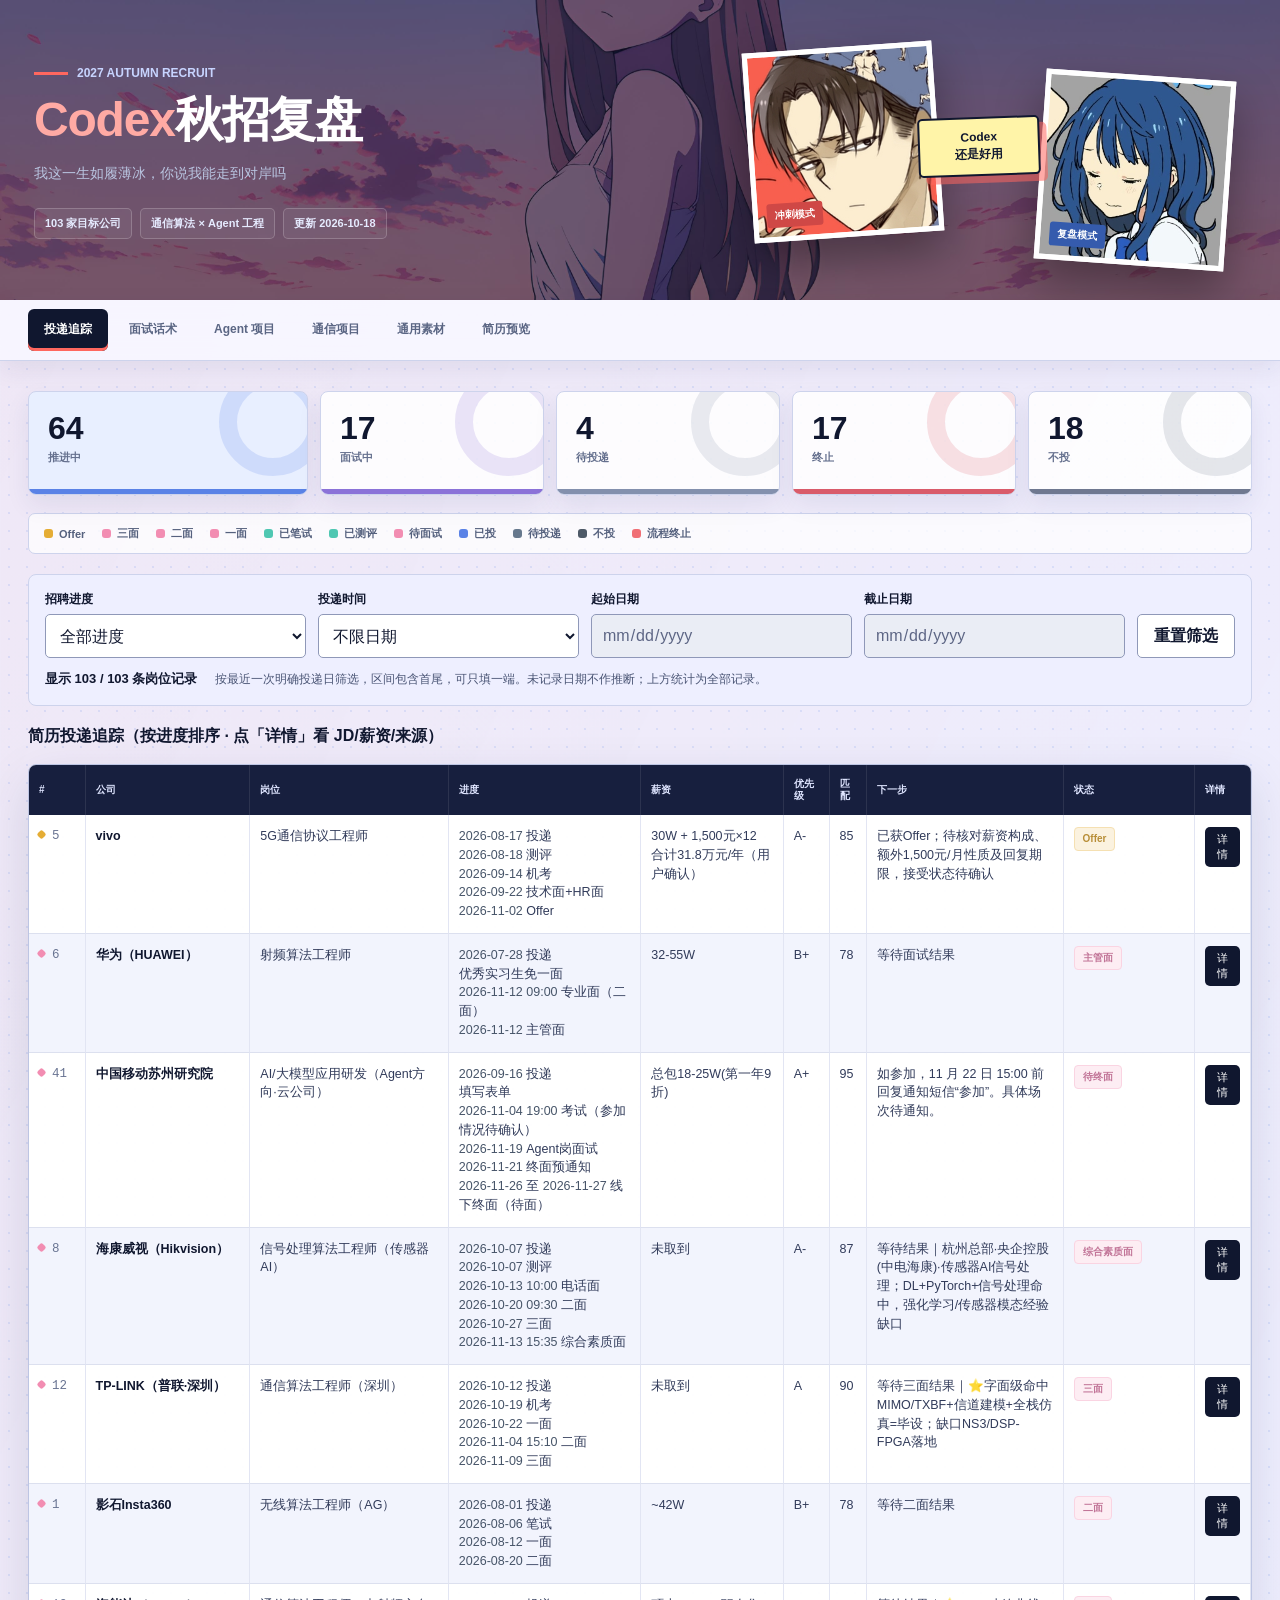
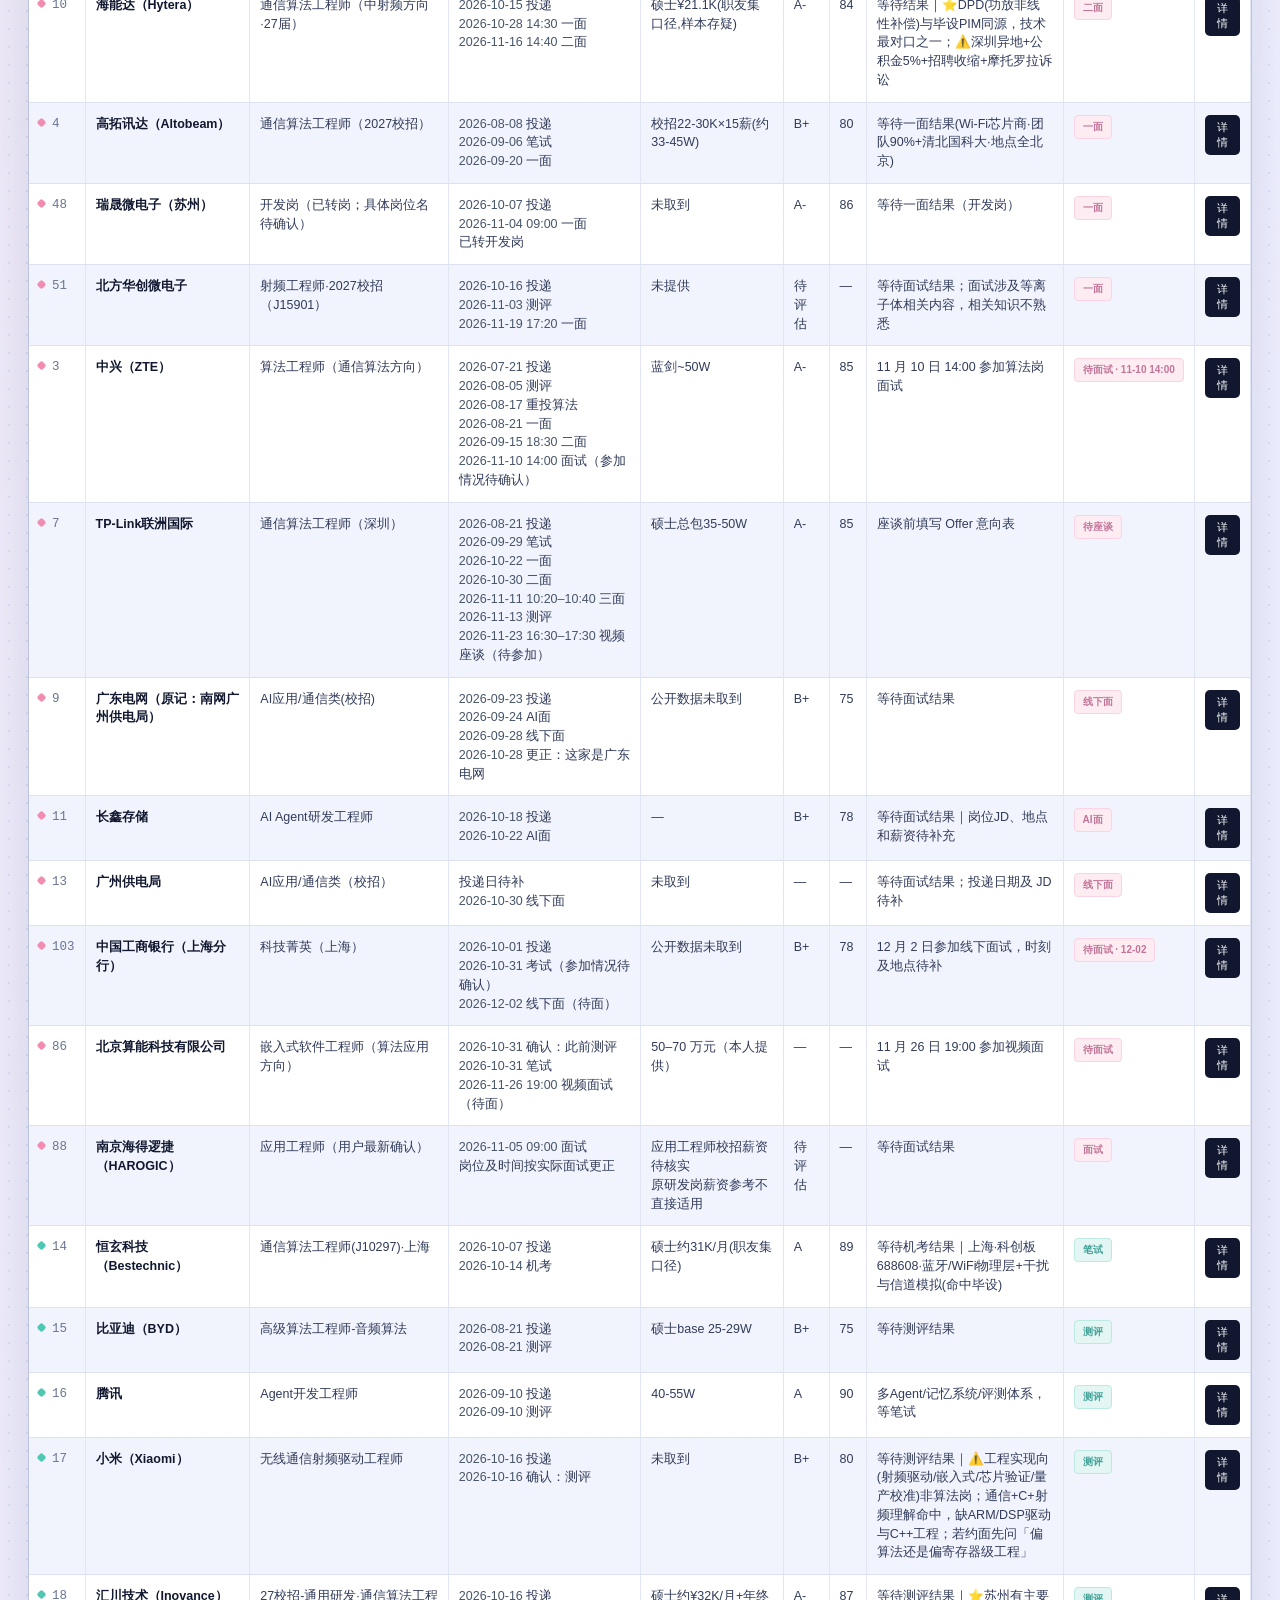
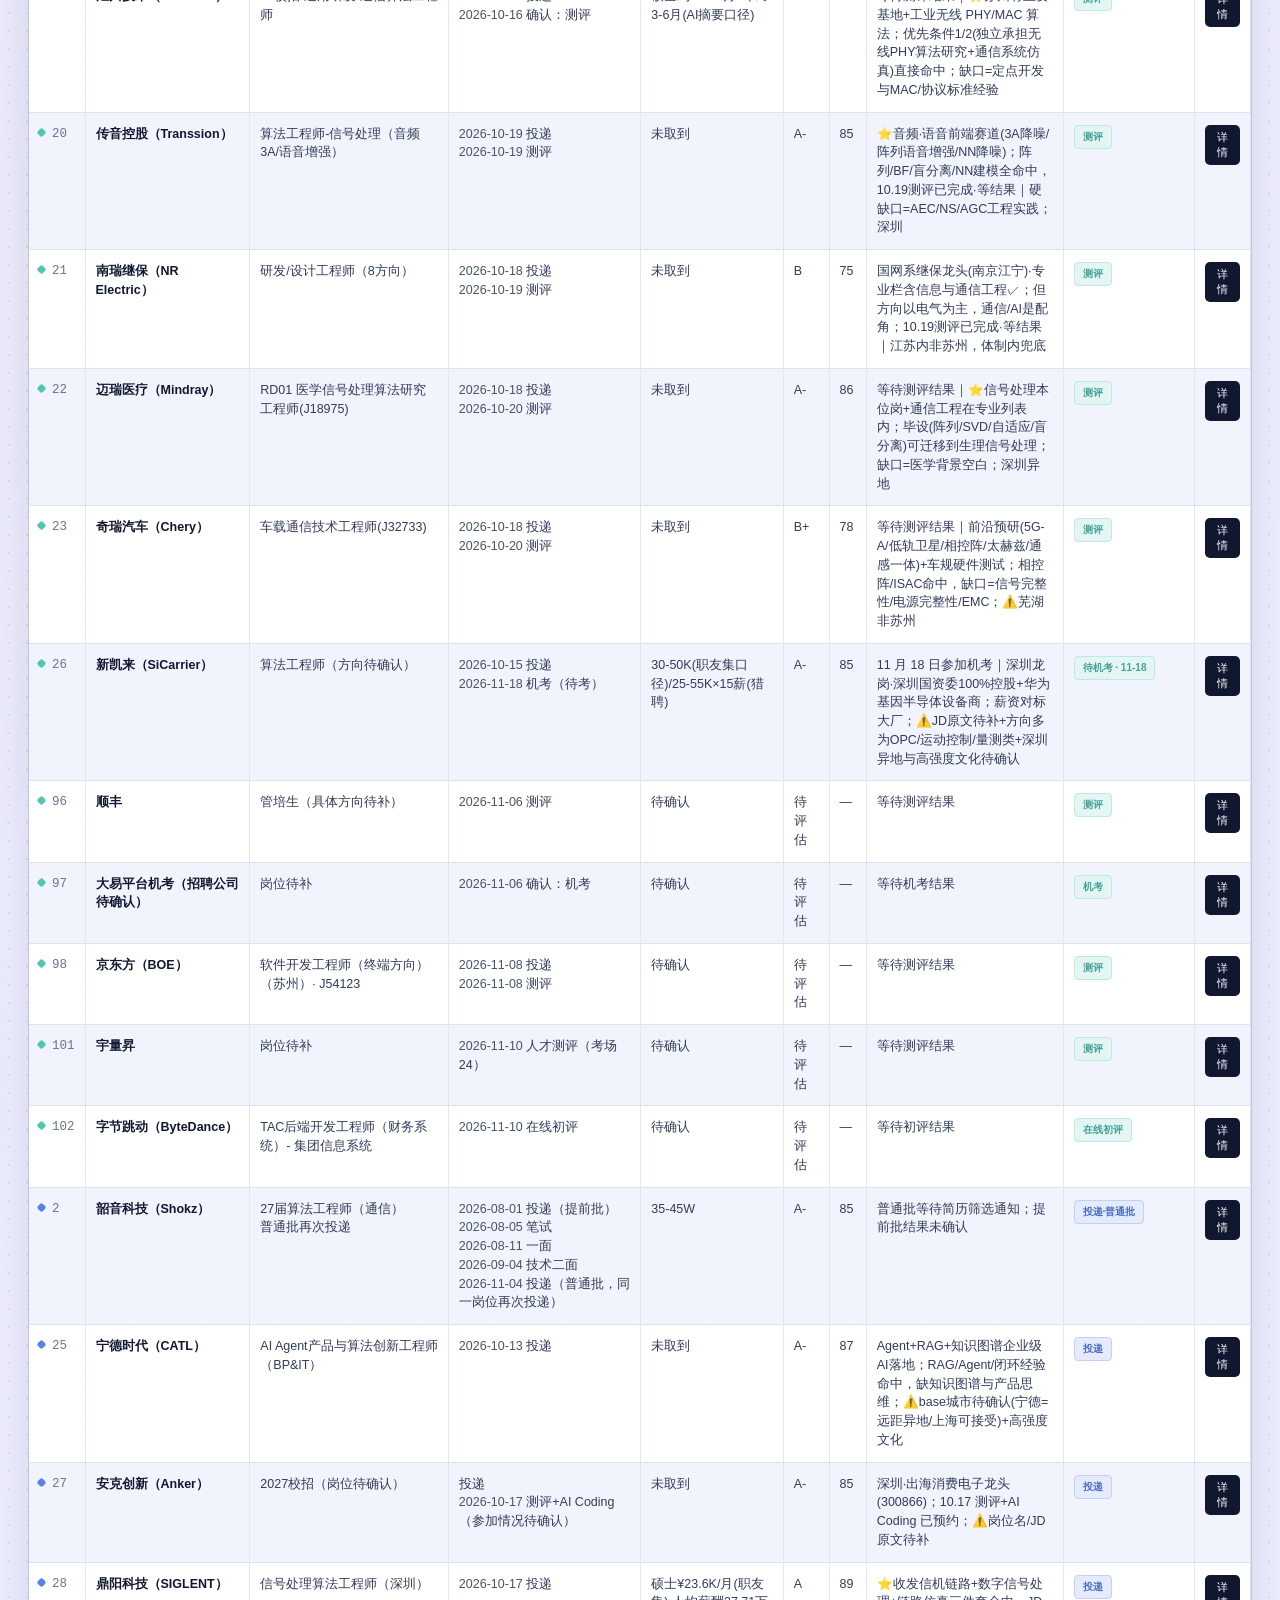
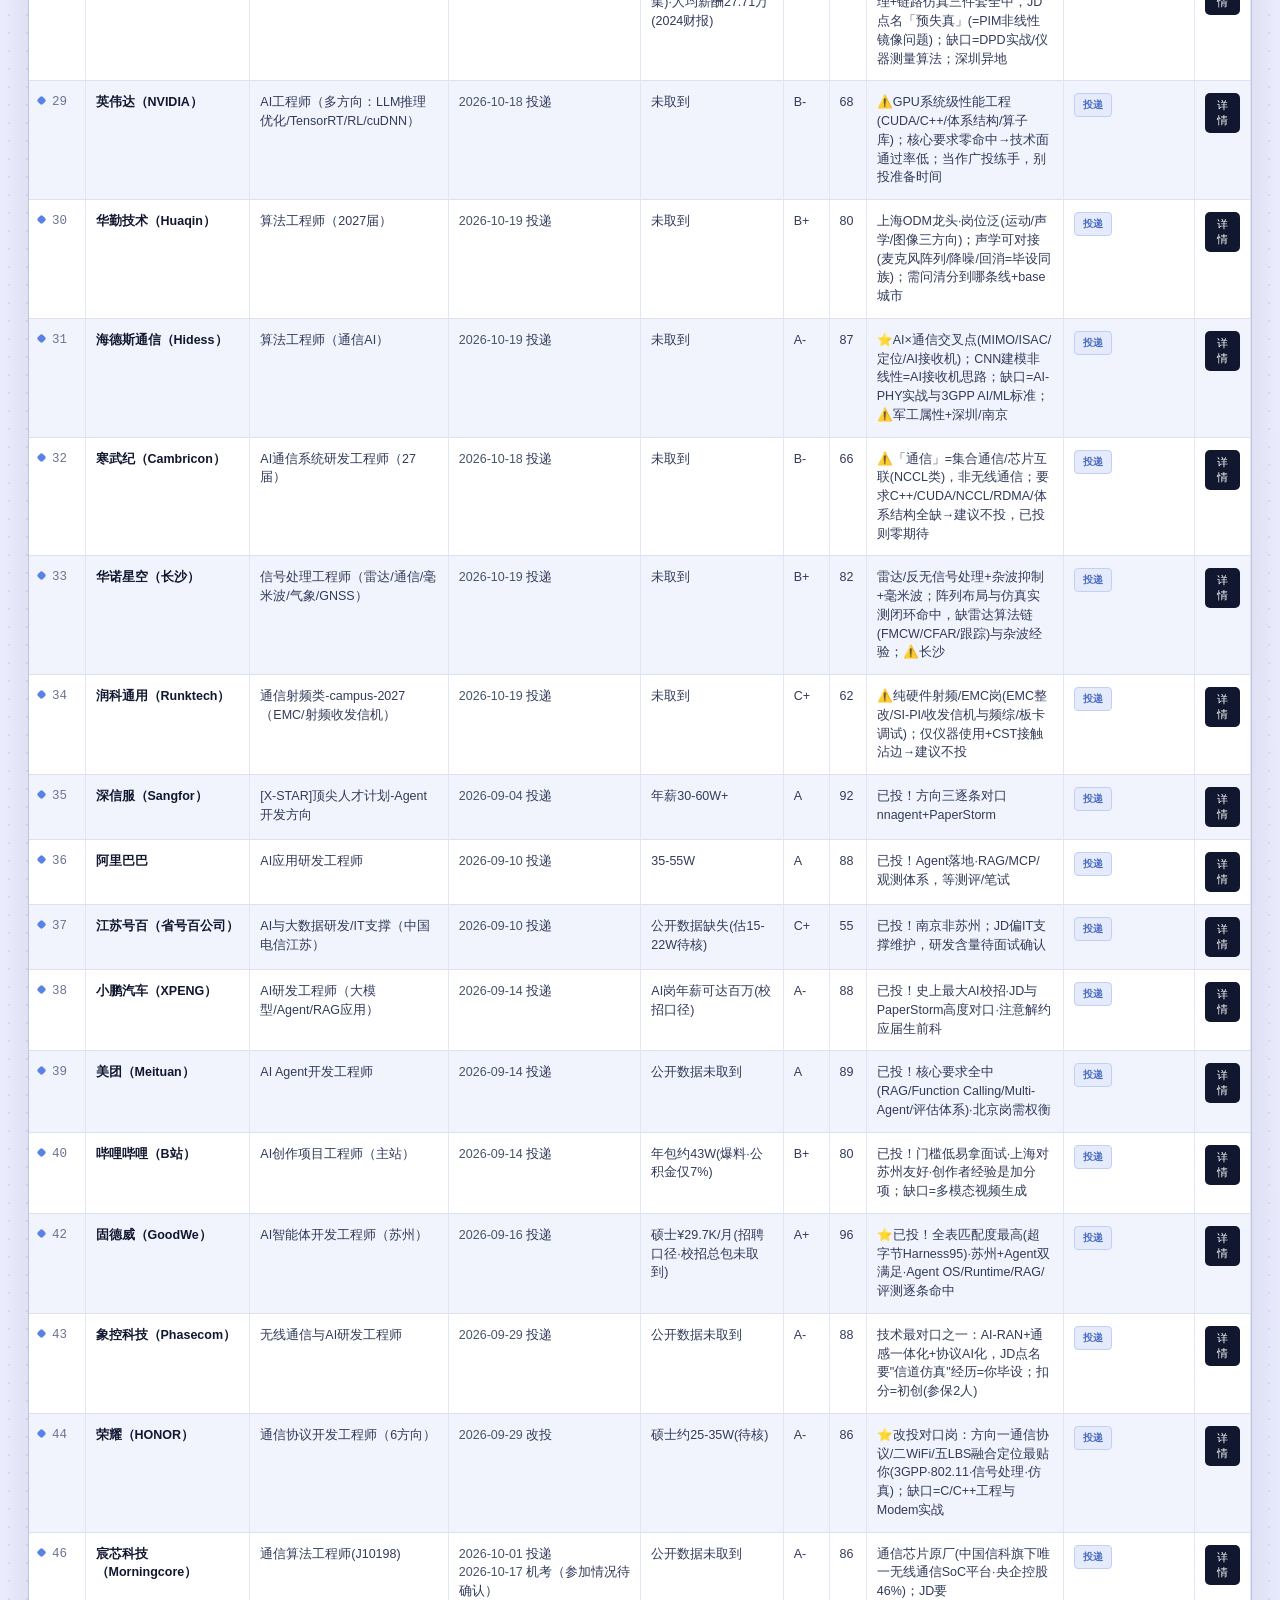
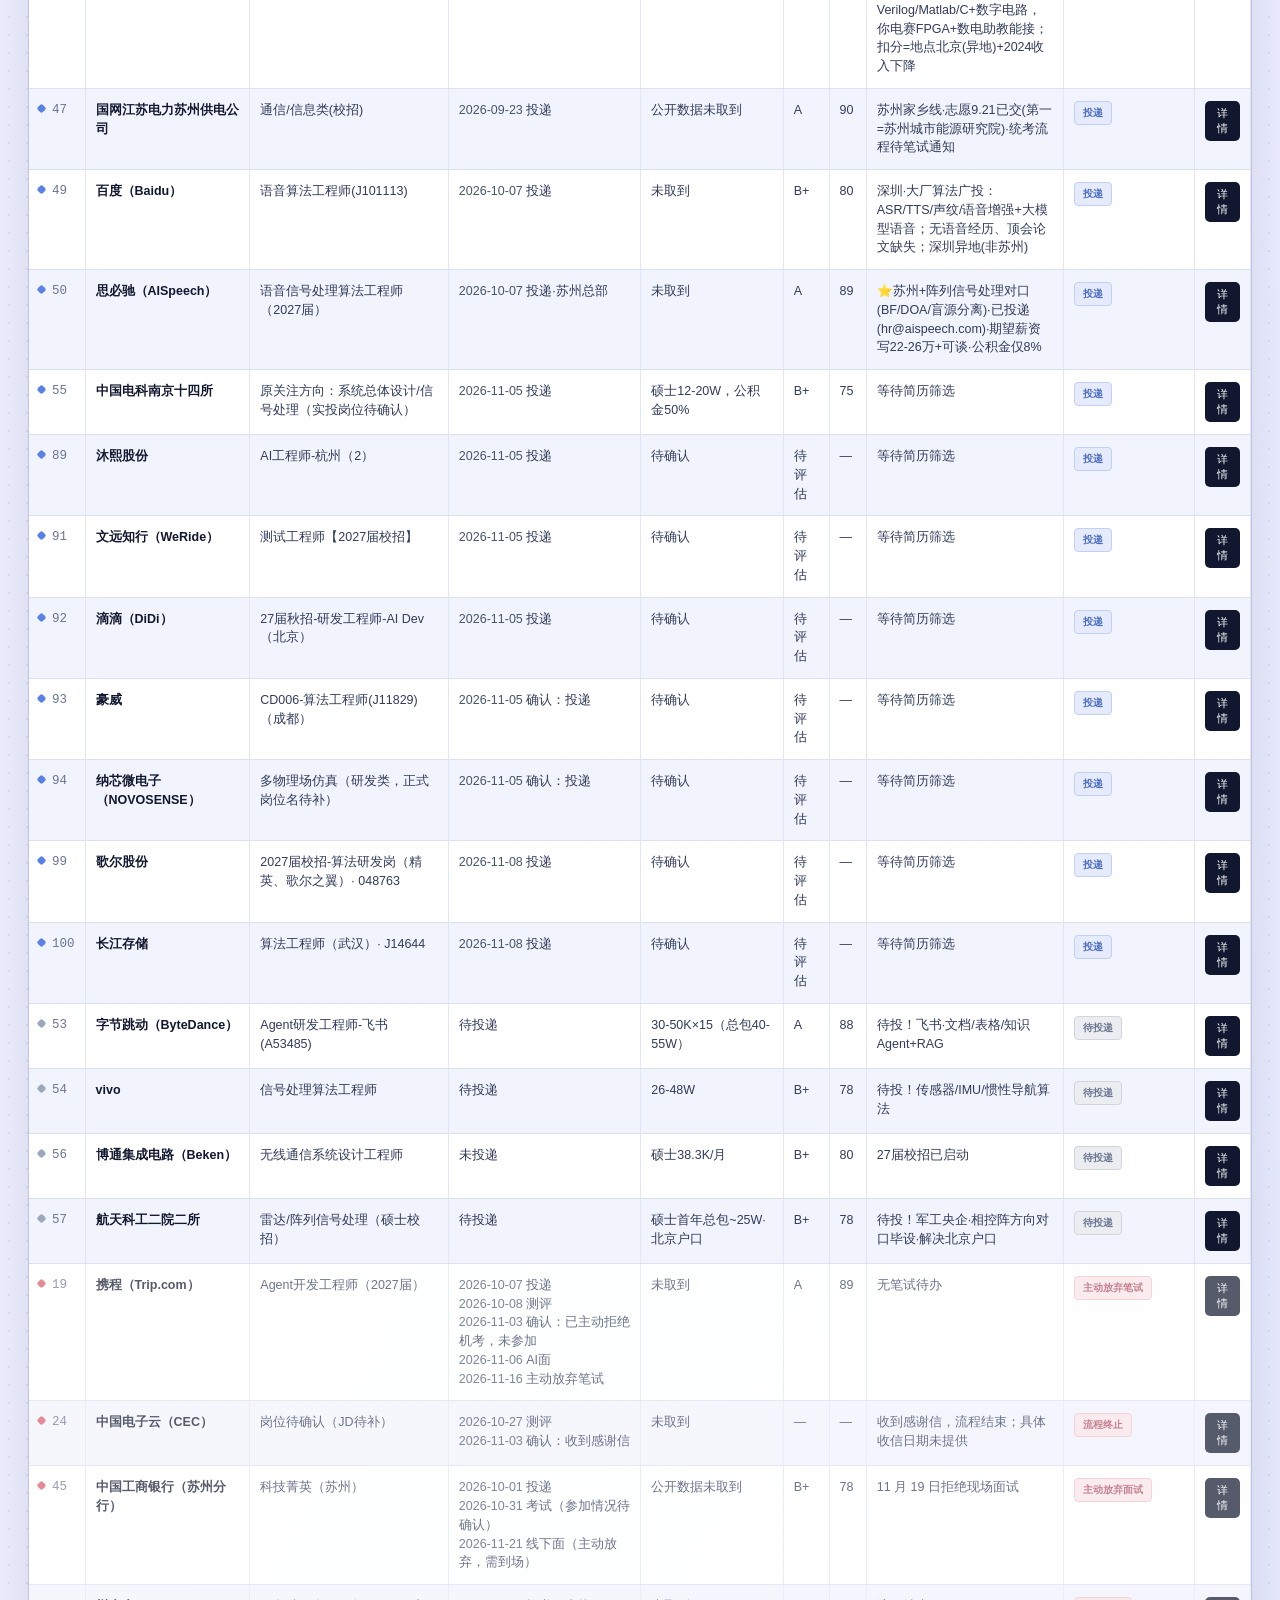
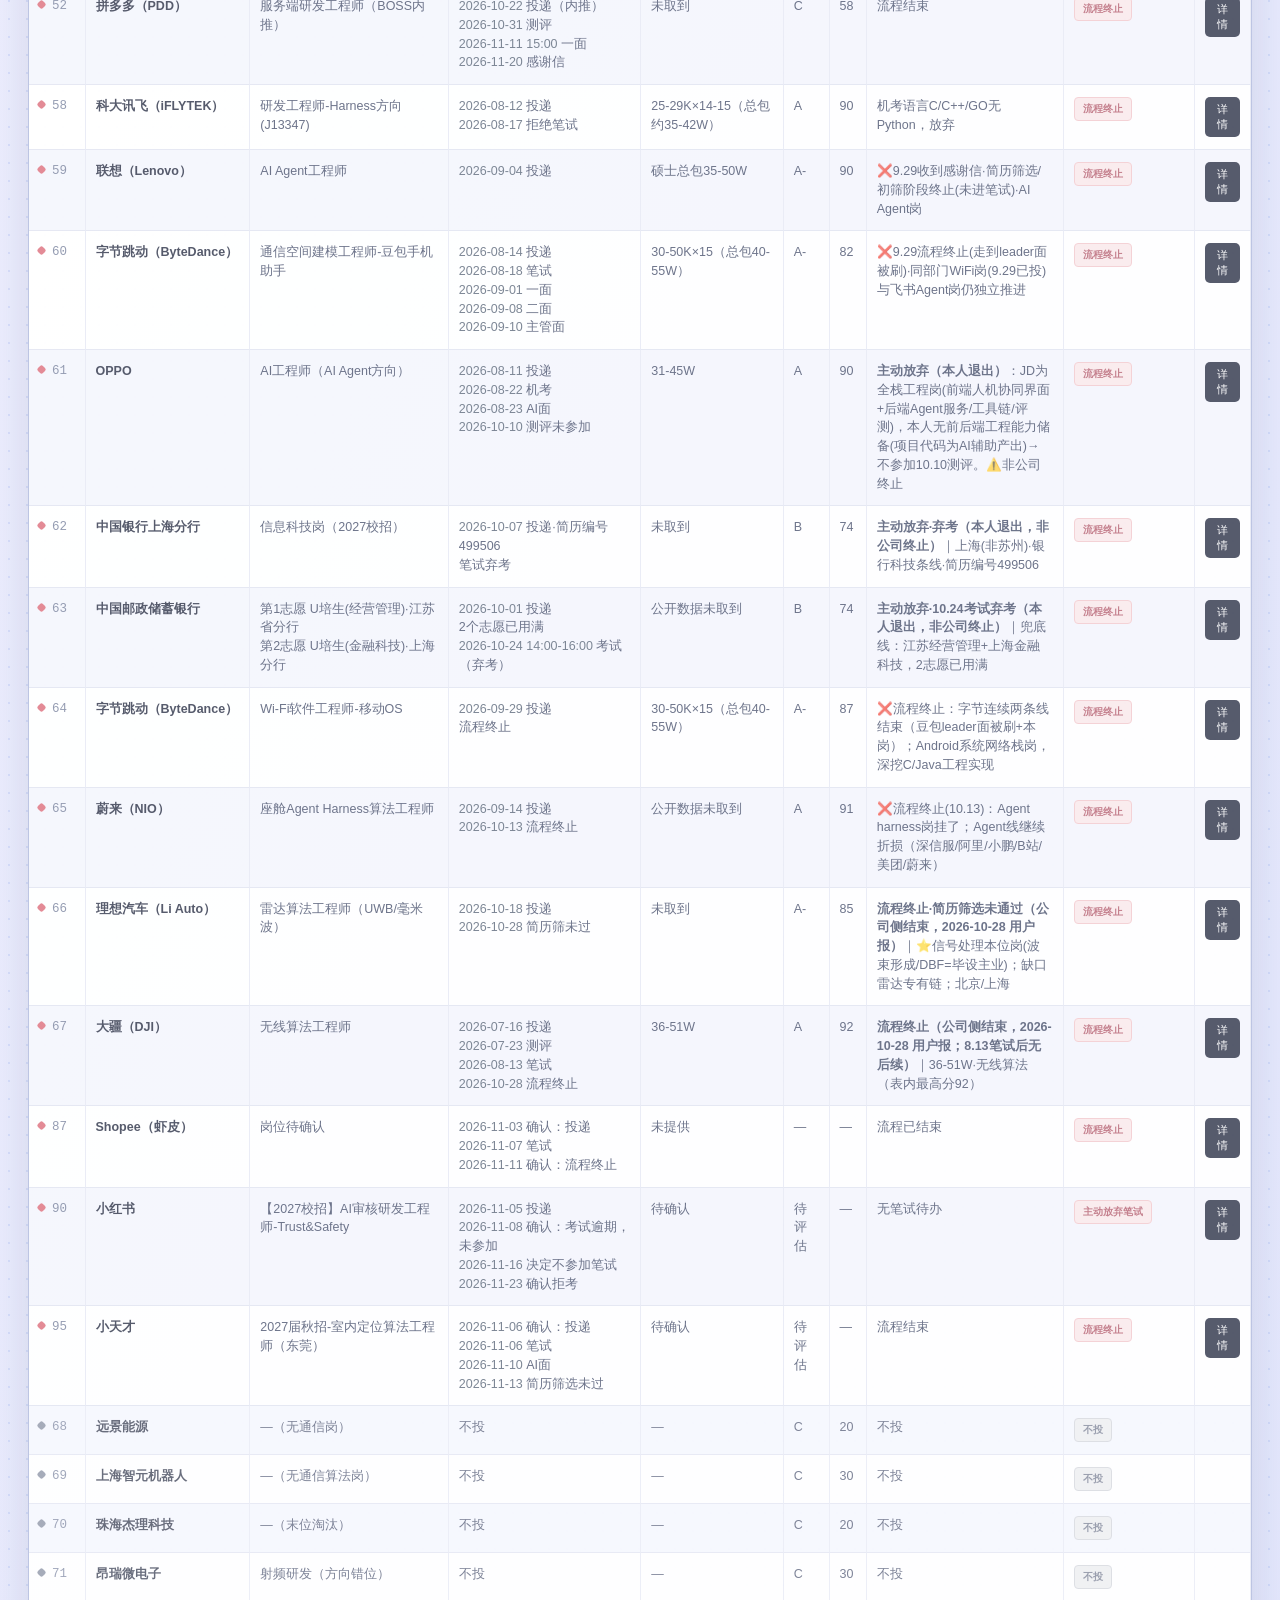
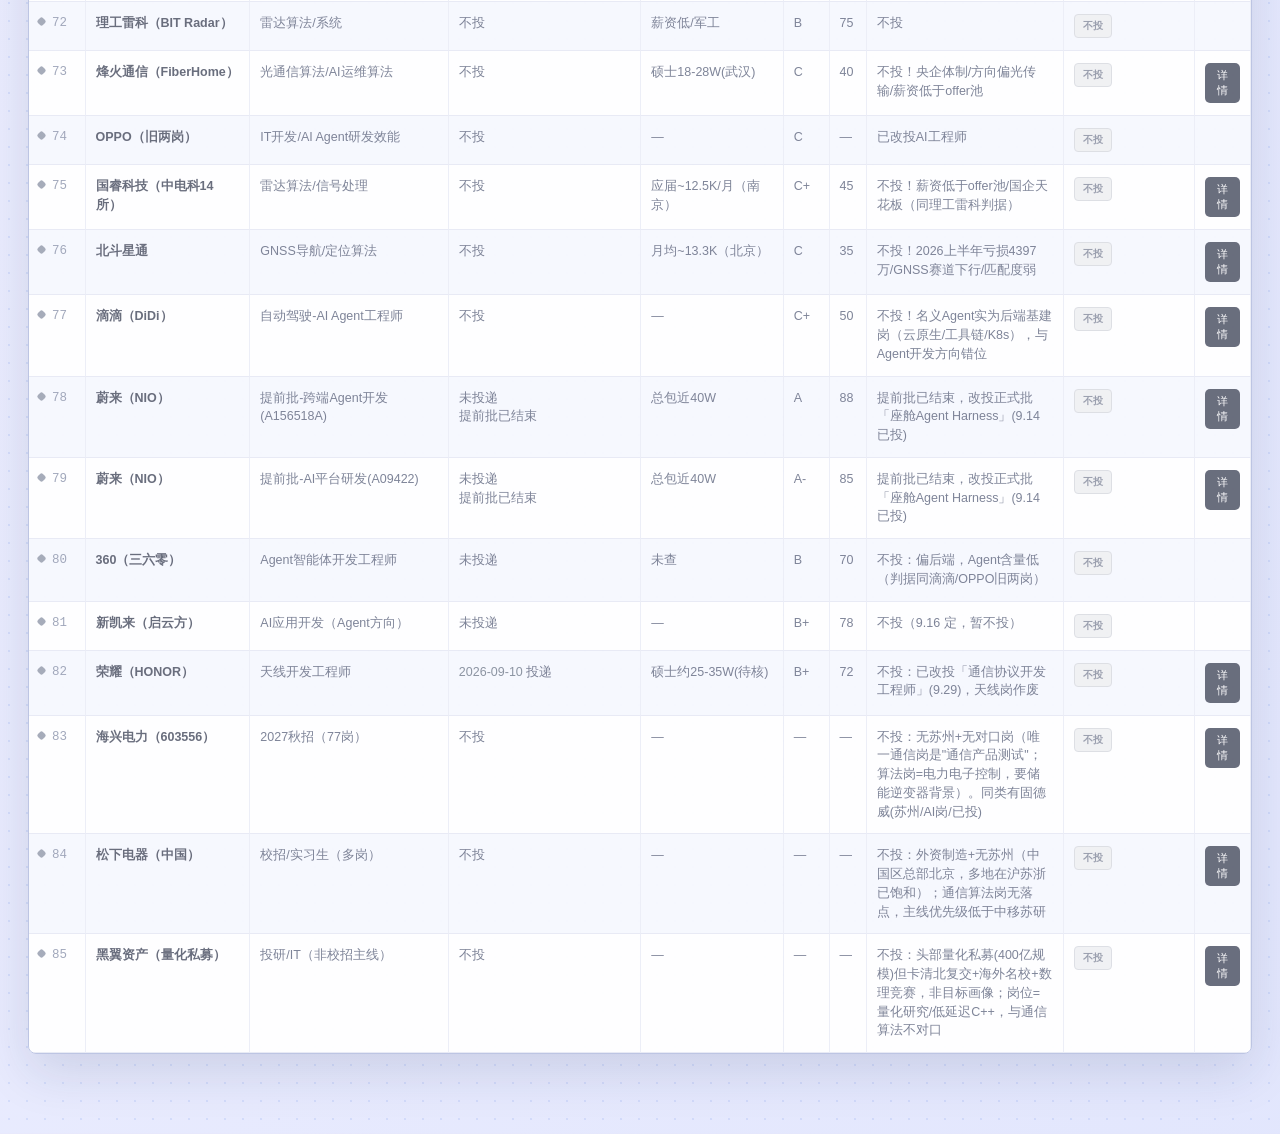
==== commit 21588991: "deploy: update career console" ====
--- a/career-console/index.html
+++ b/career-console/index.html
@@ -946,7 +946,7 @@
   <div class="desktop-jobs-table" style="overflow-x:auto">
   <table data-application-year="2026">
     <thead><tr><th>#</th><th>公司</th><th>岗位</th><th>进度</th><th>薪资</th><th>优先级</th><th>匹配</th><th>下一步</th><th>状态</th><th>详情</th></tr></thead>
-    <tbody><tr style="background:#81C784"><td>1</td><td><b>影石Insta360</b></td><td class="wrap">无线算法工程师（AG）</td><td class="wrap"><time>2026-08-01</time> 投递<br><time>2026-08-06</time> 笔试<br><time>2026-08-12</time> 一面<br><time>2026-08-20</time> 二面</td><td class="wrap">~42W</td><td>B+</td><td>78</td><td class="wrap">等待二面结果</td><td><span class="badge" style="background:#4CAF50;color:#0D3D0D">二面</span></td><td><button class="dt-btn" onclick="openDetail('影石')">详情</button></td></tr><tr style="background:#81C784"><td>2</td><td><b>韶音科技（Shokz）</b></td><td class="wrap">27届算法工程师（通信）<br>普通批再次投递</td><td class="wrap"><time>2026-08-01</time> 投递（提前批）<br><time>2026-08-05</time> 笔试<br><time>2026-08-11</time> 一面<br><time>2026-09-04</time> 技术二面<br><time>2026-11-04</time> 投递（普通批，同一岗位再次投递）</td><td class="wrap">35-45W</td><td>A-</td><td>85</td><td class="wrap">普通批等待简历筛选通知；提前批结果未确认</td><td><span class="badge" style="background:#81C784;color:#145214">投递·普通批</span></td><td><button class="dt-btn" onclick="openDetail('韶音')">详情</button></td></tr><tr style="background:#81C784"><td>3</td><td><b>中兴（ZTE）</b></td><td class="wrap">算法工程师（通信算法方向）</td><td class="wrap"><time>2026-07-21</time> 投递<br><time>2026-08-05</time> 测评<br><time>2026-08-17</time> 重投算法<br><time>2026-08-21</time> 一面<br><time>2026-09-15 18:30</time> 二面<br><time>2026-11-10 14:00</time> 面试（参加情况待确认）</td><td class="wrap">蓝剑~50W</td><td>A-</td><td>85</td><td class="wrap">11 月 10 日 14:00 参加算法岗面试</td><td><span class="badge" style="background:#81C784;color:#145214">待面试 · 11-10 14:00</span></td><td><button class="dt-btn" onclick="openDetail('中兴通信')">详情</button></td></tr><tr style="background:#E3F2DA"><td>4</td><td><b>高拓讯达（Altobeam）</b></td><td class="wrap">通信算法工程师（2027校招）</td><td class="wrap"><time>2026-08-08</time> 投递<br><time>2026-09-06</time> 笔试<br><time>2026-09-20</time> 一面</td><td class="wrap">校招22-30K×15薪(约33-45W)</td><td>B+</td><td>80</td><td class="wrap">等待一面结果(Wi-Fi芯片商·团队90%+清北国科大·地点全北京)</td><td><span class="badge" style="background:#A5D6A7;color:#1B5E20">一面</span></td><td><button class="dt-btn" onclick="openDetail('高拓讯达')">详情</button></td></tr><tr style="background:#E8F5E9"><td>5</td><td><b>vivo</b></td><td class="wrap">5G通信协议工程师</td><td class="wrap"><time>2026-08-17</time> 投递<br><time>2026-08-18</time> 测评<br><time>2026-09-14</time> 机考<br><time>2026-09-22</time> 技术面+HR面<br><time>2026-11-02</time> Offer</td><td class="wrap">30W + 1,500元×12<br>合计31.8万元/年（用户确认）</td><td>A-</td><td>85</td><td class="wrap">已获Offer；待核对薪资构成、额外1,500元/月性质及回复期限，接受状态待确认</td><td><span class="badge" style="background:#A5D6A7;color:#1B5E20">Offer</span></td><td><button class="dt-btn" onclick="openDetail('vivo5G')">详情</button></td></tr><tr style="background:#E3F2DA"><td>6</td><td><b>华为（HUAWEI）</b></td><td class="wrap">射频算法工程师</td><td class="wrap"><time>2026-07-28</time> 投递<br>优秀实习生免一面<br><time>2026-11-12 09:00</time> 专业面（二面）<br><time>2026-11-12</time> 主管面</td><td class="wrap">32-55W</td><td>B+</td><td>78</td><td class="wrap">等待面试结果</td><td><span class="badge" style="background:#A5D6A7;color:#1B5E20">主管面</span></td><td><button class="dt-btn" onclick="openDetail('华为')">详情</button></td></tr><tr style="background:#E3F2DA"><td>7</td><td><b>TP-Link联洲国际</b></td><td class="wrap">通信算法工程师（深圳）</td><td class="wrap"><time>2026-08-21</time> 投递<br><time>2026-09-29</time> 笔试<br><time>2026-10-22</time> 一面<br><time>2026-10-30</time> 二面<br><time>2026-11-11 10:20–10:40</time> 三面<br><time>2026-11-13</time> 测评<br><time>2026-11-23 16:30–17:30</time> 视频座谈（待参加）</td><td class="wrap">硕士总包35-50W</td><td>A-</td><td>85</td><td class="wrap">座谈前填写 Offer 意向表</td><td><span class="badge">待座谈</span></td><td><button class="dt-btn" onclick="openDetail('TP-Link联洲')">详情</button></td></tr><tr style="background:#81C784"><td>8</td><td><b>海康威视（Hikvision）</b></td><td class="wrap">信号处理算法工程师（传感器AI）</td><td class="wrap"><time>2026-10-07</time> 投递<br><time>2026-10-07</time> 测评<br><time>2026-10-13 10:00</time> 电话面<br><time>2026-10-20 09:30</time> 二面<br><time>2026-10-27</time> 三面<br><time>2026-11-13 15:35</time> 综合素质面</td><td class="wrap">未取到</td><td>A-</td><td>87</td><td class="wrap">等待结果｜杭州总部·央企控股(中电海康)·传感器AI信号处理；DL+PyTorch+信号处理命中，强化学习/传感器模态经验缺口</td><td><span class="badge" style="background:#FFCC80;color:#E65100">综合素质面</span></td><td><button class="dt-btn" onclick="openDetail('海康威视')">详情</button></td></tr><tr style="background:#E8F5E9"><td>9</td><td><b>广东电网（原记：南网广州供电局）</b></td><td class="wrap">AI应用/通信类(校招)</td><td class="wrap"><time>2026-09-23</time> 投递<br><time>2026-09-24</time> AI面<br><time>2026-09-28</time> 线下面<br><time>2026-10-28</time> 更正：这家是广东电网</td><td class="wrap">公开数据未取到</td><td>B+</td><td>75</td><td class="wrap">等待面试结果</td><td><span class="badge" style="background:#A5D6A7;color:#1B5E20">线下面</span></td><td><button class="dt-btn" onclick="openDetail('南网广州')">详情</button></td></tr><tr style="background:#E8F5E9"><td>10</td><td><b>海能达（Hytera）</b></td><td class="wrap">通信算法工程师（中射频方向·27届）</td><td class="wrap"><time>2026-10-15</time> 投递<br><time>2026-10-28 14:30</time> 一面<br><time>2026-11-16 14:40</time> 二面</td><td class="wrap">硕士¥21.1K(职友集口径,样本存疑)</td><td>A-</td><td>84</td><td class="wrap">等待结果｜⭐DPD(功放非线性补偿)与毕设PIM同源，技术最对口之一；⚠️深圳异地+公积金5%+招聘收缩+摩托罗拉诉讼</td><td><span class="badge" style="background:#A5D6A7;color:#1B5E20">二面</span></td><td><button class="dt-btn" onclick="openDetail('海能达')">详情</button></td></tr><tr style="background:#E8F5E9"><td>11</td><td><b>长鑫存储</b></td><td class="wrap">AI Agent研发工程师</td><td class="wrap"><time>2026-10-18</time> 投递<br><time>2026-10-22</time> AI面</td><td class="wrap">—</td><td>B+</td><td>78</td><td class="wrap">等待面试结果｜岗位JD、地点和薪资待补充</td><td><span class="badge" style="background:#A5D6A7;color:#1B5E20">AI面</span></td><td><button class="dt-btn" onclick="openDetail('长鑫存储')">详情</button></td></tr><tr style="background:#E8F5E9"><td>12</td><td><b>TP-LINK（普联·深圳）</b></td><td class="wrap">通信算法工程师（深圳）</td><td class="wrap"><time>2026-10-12</time> 投递<br><time>2026-10-19</time> 机考<br><time>2026-10-22</time> 一面<br><time>2026-11-04 15:10</time> 二面<br><time>2026-11-09</time> 三面</td><td class="wrap">未取到</td><td>A</td><td>90</td><td class="wrap">等待三面结果｜⭐字面级命中MIMO/TXBF+信道建模+全栈仿真=毕设；缺口NS3/DSP-FPGA落地</td><td><span class="badge" style="background:#A5D6A7;color:#1B5E20">三面</span></td><td><button class="dt-btn" onclick="openDetail('TP-LINK深圳')">详情</button></td></tr><tr style="background:#E3F2DA"><td>13</td><td><b>广州供电局</b></td><td class="wrap">AI应用/通信类（校招）</td><td class="wrap">投递日待补<br><time>2026-10-30</time> 线下面</td><td class="wrap">未取到</td><td>—</td><td>—</td><td class="wrap">等待面试结果；投递日期及 JD 待补</td><td><span class="badge">线下面</span></td><td><button class="dt-btn" onclick="openDetail('广州供电局')">详情</button></td></tr><tr style="background:#E8F5E9"><td>14</td><td><b>恒玄科技（Bestechnic）</b></td><td class="wrap">通信算法工程师(J10297)·上海</td><td class="wrap"><time>2026-10-07</time> 投递<br><time>2026-10-14</time> 机考</td><td class="wrap">硕士约31K/月(职友集口径)</td><td>A</td><td>89</td><td class="wrap">等待机考结果｜上海·科创板688608·蓝牙/WiFi物理层+干扰与信道模拟(命中毕设)</td><td><span class="badge" style="background:#81C784;color:#1B5E20">笔试</span></td><td><button class="dt-btn" onclick="openDetail('恒玄科技')">详情</button></td></tr><tr style="background:#E8F5E9"><td>15</td><td><b>比亚迪（BYD）</b></td><td class="wrap">高级算法工程师-音频算法</td><td class="wrap"><time>2026-08-21</time> 投递<br><time>2026-08-21</time> 测评</td><td class="wrap">硕士base 25-29W</td><td>B+</td><td>75</td><td class="wrap">等待测评结果</td><td><span class="badge" style="background:#A5D6A7;color:#2E7D32">测评</span></td><td><button class="dt-btn" onclick="openDetail('比亚迪')">详情</button></td></tr><tr style="background:#E8F5E9"><td>16</td><td><b>腾讯</b></td><td class="wrap">Agent开发工程师</td><td class="wrap"><time>2026-09-10</time> 投递<br><time>2026-09-10</time> 测评</td><td class="wrap">40-55W</td><td>A</td><td>90</td><td class="wrap">多Agent/记忆系统/评测体系，等笔试</td><td><span class="badge" style="background:#A5D6A7;color:#2E7D32">测评</span></td><td><button class="dt-btn" onclick="openDetail('腾讯')">详情</button></td></tr><tr style="background:#C8E6C9"><td>17</td><td><b>小米（Xiaomi）</b></td><td class="wrap">无线通信射频驱动工程师</td><td class="wrap"><time>2026-10-16</time> 投递<br><time>2026-10-16</time> 确认：测评</td><td class="wrap">未取到</td><td>B+</td><td>80</td><td class="wrap">等待测评结果｜⚠️工程实现向(射频驱动/嵌入式/芯片验证/量产校准)非算法岗；通信+C+射频理解命中，缺ARM/DSP驱动与C++工程；若约面先问「偏算法还是偏寄存器级工程」</td><td><span class="badge" style="background:#C8E6C9;color:#2E7D32">测评</span></td><td><button class="dt-btn" onclick="openDetail('小米')">详情</button></td></tr><tr style="background:#C8E6C9"><td>18</td><td><b>汇川技术（Inovance）</b></td><td class="wrap">27校招-通用研发·通信算法工程师</td><td class="wrap"><time>2026-10-16</time> 投递<br><time>2026-10-16</time> 确认：测评</td><td class="wrap">硕士约¥32K/月+年终3-6月(AI摘要口径)</td><td>A-</td><td>87</td><td class="wrap">等待测评结果｜⭐苏州有主要基地+工业无线 PHY/MAC 算法；优先条件1/2(独立承担无线PHY算法研究+通信系统仿真)直接命中；缺口=定点开发与MAC/协议标准经验</td><td><span class="badge" style="background:#C8E6C9;color:#2E7D32">测评</span></td><td><button class="dt-btn" onclick="openDetail('汇川技术')">详情</button></td></tr><tr style="background:#E8F5E9"><td>19</td><td><b>携程（Trip.com）</b></td><td class="wrap">Agent开发工程师（2027届）</td><td class="wrap"><time>2026-10-07</time> 投递<br><time>2026-10-08</time> 测评<br><time>2026-11-03</time> 确认：已主动拒绝机考，未参加<br><time>2026-11-06</time> AI面<br><time>2026-11-16</time> 主动放弃笔试</td><td class="wrap">未取到</td><td>A</td><td>89</td><td class="wrap">无笔试待办</td><td><span class="badge">主动放弃笔试</span></td><td><button class="dt-btn" onclick="openDetail('携程')">详情</button></td></tr><tr style="background:#E8F5E9"><td>20</td><td><b>传音控股（Transsion）</b></td><td class="wrap">算法工程师-信号处理（音频3A/语音增强）</td><td class="wrap"><time>2026-10-19</time> 投递<br><time>2026-10-19</time> 测评</td><td class="wrap">未取到</td><td>A-</td><td>85</td><td class="wrap">⭐音频·语音前端赛道(3A降噪/阵列语音增强/NN降噪)；阵列/BF/盲分离/NN建模全命中，10.19测评已完成·等结果｜硬缺口=AEC/NS/AGC工程实践；深圳</td><td><span class="badge" style="background:#A5D6A7;color:#2E7D32">测评</span></td><td><button class="dt-btn" onclick="openDetail('传音')">详情</button></td></tr><tr style="background:#E8F5E9"><td>21</td><td><b>南瑞继保（NR Electric）</b></td><td class="wrap">研发/设计工程师（8方向）</td><td class="wrap"><time>2026-10-18</time> 投递<br><time>2026-10-19</time> 测评</td><td class="wrap">未取到</td><td>B</td><td>75</td><td class="wrap">国网系继保龙头(南京江宁)·专业栏含信息与通信工程✓；但方向以电气为主，通信/AI是配角；10.19测评已完成·等结果｜江苏内非苏州，体制内兜底</td><td><span class="badge" style="background:#A5D6A7;color:#2E7D32">测评</span></td><td><button class="dt-btn" onclick="openDetail('南瑞继保')">详情</button></td></tr><tr style="background:#E8F5E9"><td>22</td><td><b>迈瑞医疗（Mindray）</b></td><td class="wrap">RD01 医学信号处理算法研究工程师(J18975)</td><td class="wrap"><time>2026-10-18</time> 投递<br><time>2026-10-20</time> 测评</td><td class="wrap">未取到</td><td>A-</td><td>86</td><td class="wrap">等待测评结果｜⭐信号处理本位岗+通信工程在专业列表内；毕设(阵列/SVD/自适应/盲分离)可迁移到生理信号处理；缺口=医学背景空白；深圳异地</td><td><span class="badge" style="background:#A5D6A7;color:#2E7D32">测评</span></td><td><button class="dt-btn" onclick="openDetail('迈瑞医疗')">详情</button></td></tr><tr style="background:#E8F5E9"><td>23</td><td><b>奇瑞汽车（Chery）</b></td><td class="wrap">车载通信技术工程师(J32733)</td><td class="wrap"><time>2026-10-18</time> 投递<br><time>2026-10-20</time> 测评</td><td class="wrap">未取到</td><td>B+</td><td>78</td><td class="wrap">等待测评结果｜前沿预研(5G-A/低轨卫星/相控阵/太赫兹/通感一体)+车规硬件测试；相控阵/ISAC命中，缺口=信号完整性/电源完整性/EMC；⚠️芜湖非苏州</td><td><span class="badge" style="background:#A5D6A7;color:#2E7D32">测评</span></td><td><button class="dt-btn" onclick="openDetail('奇瑞汽车')">详情</button></td></tr><tr style="background:#E8F5E9"><td>24</td><td><b>中国电子云（CEC）</b></td><td class="wrap">岗位待确认（JD待补）</td><td class="wrap"><time>2026-10-27</time> 测评<br><time>2026-11-03</time> 确认：收到感谢信</td><td class="wrap">未取到</td><td>—</td><td>—</td><td class="wrap">收到感谢信，流程结束；具体收信日期未提供</td><td><span class="badge">流程终止</span></td><td><button class="dt-btn" onclick="openDetail('中国电子云')">详情</button></td></tr><tr style="background:#EDF7E8"><td>25</td><td><b>宁德时代（CATL）</b></td><td class="wrap">AI Agent产品与算法创新工程师（BP&IT）</td><td class="wrap"><time>2026-10-13</time> 投递</td><td class="wrap">未取到</td><td>A-</td><td>87</td><td class="wrap">Agent+RAG+知识图谱企业级AI落地；RAG/Agent/闭环经验命中，缺知识图谱与产品思维；⚠️base城市待确认(宁德=远距异地/上海可接受)+高强度文化</td><td><span class="badge" style="background:#C8E6C9;color:#2E7D32">投递</span></td><td><button class="dt-btn" onclick="openDetail('宁德时代')">详情</button></td></tr><tr style="background:#EDF7E8"><td>26</td><td><b>新凯来（SiCarrier）</b></td><td class="wrap">算法工程师（方向待确认）</td><td class="wrap"><time>2026-10-15</time> 投递<br><time>2026-11-18</time> 机考（待考）</td><td class="wrap">30-50K(职友集口径)/25-55K×15薪(猎聘)</td><td>A-</td><td>85</td><td class="wrap">11 月 18 日参加机考｜深圳龙岗·深圳国资委100%控股+华为基因半导体设备商；薪资对标大厂；⚠️JD原文待补+方向多为OPC/运动控制/量测类+深圳异地与高强度文化待确认</td><td><span class="badge" style="background:#C8E6C9;color:#2E7D32">待机考 · 11-18</span></td><td><button class="dt-btn" onclick="openDetail('新凯来')">详情</button></td></tr><tr style="background:#EDF7E8"><td>27</td><td><b>安克创新（Anker）</b></td><td class="wrap">2027校招（岗位待确认）</td><td class="wrap">投递<br><time>2026-10-17</time> 测评+AI Coding（参加情况待确认）</td><td class="wrap">未取到</td><td>A-</td><td>85</td><td class="wrap">深圳·出海消费电子龙头(300866)；10.17 测评+AI Coding 已预约；⚠️岗位名/JD原文待补</td><td><span class="badge" style="background:#C8E6C9;color:#2E7D32">投递</span></td><td><button class="dt-btn" onclick="openDetail('安克创新')">详情</button></td></tr><tr style="background:#EDF7E8"><td>28</td><td><b>鼎阳科技（SIGLENT）</b></td><td class="wrap">信号处理算法工程师（深圳）</td><td class="wrap"><time>2026-10-17</time> 投递</td><td class="wrap">硕士¥23.6K/月(职友集)·人均薪酬27.71万(2024财报)</td><td>A</td><td>89</td><td class="wrap">⭐收发信机链路+数字信号处理+链路仿真三件套全中，JD点名「预失真」(=PIM非线性镜像问题)；缺口=DPD实战/仪器测量算法；深圳异地</td><td><span class="badge" style="background:#C8E6C9;color:#2E7D32">投递</span></td><td><button class="dt-btn" onclick="openDetail('鼎阳科技')">详情</button></td></tr><tr style="background:#EDF7E8"><td>29</td><td><b>英伟达（NVIDIA）</b></td><td class="wrap">AI工程师（多方向：LLM推理优化/TensorRT/RL/cuDNN）</td><td class="wrap"><time>2026-10-18</time> 投递</td><td class="wrap">未取到</td><td>B-</td><td>68</td><td class="wrap">⚠️GPU系统级性能工程(CUDA/C++/体系结构/算子库)；核心要求零命中→技术面通过率低；当作广投练手，别投准备时间</td><td><span class="badge" style="background:#C8E6C9;color:#2E7D32">投递</span></td><td><button class="dt-btn" onclick="openDetail('英伟达')">详情</button></td></tr><tr style="background:#EDF7E8"><td>30</td><td><b>华勤技术（Huaqin）</b></td><td class="wrap">算法工程师（2027届）</td><td class="wrap"><time>2026-10-19</time> 投递</td><td class="wrap">未取到</td><td>B+</td><td>80</td><td class="wrap">上海ODM龙头·岗位泛(运动/声学/图像三方向)；声学可对接(麦克风阵列/降噪/回消=毕设同族)；需问清分到哪条线+base城市</td><td><span class="badge" style="background:#C8E6C9;color:#2E7D32">投递</span></td><td><button class="dt-btn" onclick="openDetail('华勤技术')">详情</button></td></tr><tr style="background:#EDF7E8"><td>31</td><td><b>海德斯通信（Hidess）</b></td><td class="wrap">算法工程师（通信AI）</td><td class="wrap"><time>2026-10-19</time> 投递</td><td class="wrap">未取到</td><td>A-</td><td>87</td><td class="wrap">⭐AI×通信交叉点(MIMO/ISAC/定位/AI接收机)；CNN建模非线性=AI接收机思路；缺口=AI-PHY实战与3GPP AI/ML标准；⚠️军工属性+深圳/南京</td><td><span class="badge" style="background:#C8E6C9;color:#2E7D32">投递</span></td><td><button class="dt-btn" onclick="openDetail('海德斯')">详情</button></td></tr><tr style="background:#EDF7E8"><td>32</td><td><b>寒武纪（Cambricon）</b></td><td class="wrap">AI通信系统研发工程师（27届）</td><td class="wrap"><time>2026-10-18</time> 投递</td><td class="wrap">未取到</td><td>B-</td><td>66</td><td class="wrap">⚠️「通信」=集合通信/芯片互联(NCCL类)，非无线通信；要求C++/CUDA/NCCL/RDMA/体系结构全缺→建议不投，已投则零期待</td><td><span class="badge" style="background:#C8E6C9;color:#2E7D32">投递</span></td><td><button class="dt-btn" onclick="openDetail('寒武纪')">详情</button></td></tr><tr style="background:#EDF7E8"><td>33</td><td><b>华诺星空（长沙）</b></td><td class="wrap">信号处理工程师（雷达/通信/毫米波/气象/GNSS）</td><td class="wrap"><time>2026-10-19</time> 投递</td><td class="wrap">未取到</td><td>B+</td><td>82</td><td class="wrap">雷达/反无信号处理+杂波抑制+毫米波；阵列布局与仿真实测闭环命中，缺雷达算法链(FMCW/CFAR/跟踪)与杂波经验；⚠️长沙</td><td><span class="badge" style="background:#C8E6C9;color:#2E7D32">投递</span></td><td><button class="dt-btn" onclick="openDetail('华诺星空')">详情</button></td></tr><tr style="background:#EDF7E8"><td>34</td><td><b>润科通用（Runktech）</b></td><td class="wrap">通信射频类-campus-2027（EMC/射频收发信机）</td><td class="wrap"><time>2026-10-19</time> 投递</td><td class="wrap">未取到</td><td>C+</td><td>62</td><td class="wrap">⚠️纯硬件射频/EMC岗(EMC整改/SI-PI/收发信机与频综/板卡调试)；仅仪器使用+CST接触沾边→建议不投</td><td><span class="badge" style="background:#C8E6C9;color:#2E7D32">投递</span></td><td><button class="dt-btn" onclick="openDetail('润科通用')">详情</button></td></tr><tr style="background:#EDF7E8"><td>35</td><td><b>深信服（Sangfor）</b></td><td class="wrap">[X-STAR]顶尖人才计划-Agent开发方向</td><td class="wrap"><time>2026-09-04</time> 投递</td><td class="wrap">年薪30-60W+</td><td>A</td><td>92</td><td class="wrap">已投！方向三逐条对口nnagent+PaperStorm</td><td><span class="badge" style="background:#C8E6C9;color:#2E7D32">投递</span></td><td><button class="dt-btn" onclick="openDetail('深信服')">详情</button></td></tr><tr style="background:#EDF7E8"><td>36</td><td><b>阿里巴巴</b></td><td class="wrap">AI应用研发工程师</td><td class="wrap"><time>2026-09-10</time> 投递</td><td class="wrap">35-55W</td><td>A</td><td>88</td><td class="wrap">已投！Agent落地·RAG/MCP/观测体系，等测评/笔试</td><td><span class="badge" style="background:#C8E6C9;color:#2E7D32">投递</span></td><td><button class="dt-btn" onclick="openDetail('阿里')">详情</button></td></tr><tr style="background:#EDF7E8"><td>37</td><td><b>江苏号百（省号百公司）</b></td><td class="wrap">AI与大数据研发/IT支撑（中国电信江苏）</td><td class="wrap"><time>2026-09-10</time> 投递</td><td class="wrap">公开数据缺失(估15-22W待核)</td><td>C+</td><td>55</td><td class="wrap">已投！南京非苏州；JD偏IT支撑维护，研发含量待面试确认</td><td><span class="badge" style="background:#C8E6C9;color:#2E7D32">投递</span></td><td><button class="dt-btn" onclick="openDetail('省号百')">详情</button></td></tr><tr style="background:#EDF7E8"><td>38</td><td><b>小鹏汽车（XPENG）</b></td><td class="wrap">AI研发工程师（大模型/Agent/RAG应用）</td><td class="wrap"><time>2026-09-14</time> 投递</td><td class="wrap">AI岗年薪可达百万(校招口径)</td><td>A-</td><td>88</td><td class="wrap">已投！史上最大AI校招·JD与PaperStorm高度对口·注意解约应届生前科</td><td><span class="badge" style="background:#C8E6C9;color:#2E7D32">投递</span></td><td><button class="dt-btn" onclick="openDetail('小鹏汽车')">详情</button></td></tr><tr style="background:#EDF7E8"><td>39</td><td><b>美团（Meituan）</b></td><td class="wrap">AI Agent开发工程师</td><td class="wrap"><time>2026-09-14</time> 投递</td><td class="wrap">公开数据未取到</td><td>A</td><td>89</td><td class="wrap">已投！核心要求全中(RAG/Function Calling/Multi-Agent/评估体系)·北京岗需权衡</td><td><span class="badge" style="background:#C8E6C9;color:#2E7D32">投递</span></td><td><button class="dt-btn" onclick="openDetail('美团')">详情</button></td></tr><tr style="background:#EDF7E8"><td>40</td><td><b>哔哩哔哩（B站）</b></td><td class="wrap">AI创作项目工程师（主站）</td><td class="wrap"><time>2026-09-14</time> 投递</td><td class="wrap">年包约43W(爆料·公积金仅7%)</td><td>B+</td><td>80</td><td class="wrap">已投！门槛低易拿面试·上海对苏州友好·创作者经验是加分项；缺口=多模态视频生成</td><td><span class="badge" style="background:#C8E6C9;color:#2E7D32">投递</span></td><td><button class="dt-btn" onclick="openDetail('B站')">详情</button></td></tr><tr style="background:#EDF7E8"><td>41</td><td><b>中国移动苏州研究院</b></td><td class="wrap">AI/大模型应用研发（Agent方向·云公司）</td><td class="wrap"><time>2026-09-16</time> 投递<br>填写表单<br><time>2026-11-04 19:00</time> 考试（参加情况待确认）<br><time>2026-11-19</time> Agent岗面试<br><time>2026-11-21</time> 终面预通知<br><time>2026-11-26</time> 至 <time>2026-11-27</time> 线下终面（待面）</td><td class="wrap">总包18-25W(第一年9折)</td><td>A+</td><td>95</td><td class="wrap">如参加，11 月 22 日 15:00 前回复通知短信“参加”。具体场次待通知。</td><td><span class="badge">待终面</span></td><td><button class="dt-btn" onclick="openDetail('中移苏研')">详情</button></td></tr><tr style="background:#EDF7E8"><td>42</td><td><b>固德威（GoodWe）</b></td><td class="wrap">AI智能体开发工程师（苏州）</td><td class="wrap"><time>2026-09-16</time> 投递</td><td class="wrap">硕士¥29.7K/月(招聘口径·校招总包未取到)</td><td>A+</td><td>96</td><td class="wrap">⭐已投！全表匹配度最高(超字节Harness95)·苏州+Agent双满足·Agent OS/Runtime/RAG/评测逐条命中</td><td><span class="badge" style="background:#C8E6C9;color:#2E7D32">投递</span></td><td><button class="dt-btn" onclick="openDetail('固德威')">详情</button></td></tr><tr style="background:#EDF7E8"><td>43</td><td><b>象控科技（Phasecom）</b></td><td class="wrap">无线通信与AI研发工程师</td><td class="wrap"><time>2026-09-29</time> 投递</td><td class="wrap">公开数据未取到</td><td>A-</td><td>88</td><td class="wrap">技术最对口之一：AI-RAN+通感一体化+协议AI化，JD点名要"信道仿真"经历=你毕设；扣分=初创(参保2人)</td><td><span class="badge" style="background:#C8E6C9;color:#2E7D32">投递</span></td><td><button class="dt-btn" onclick="openDetail('象控科技')">详情</button></td></tr><tr style="background:#EDF7E8"><td>44</td><td><b>荣耀（HONOR）</b></td><td class="wrap">通信协议开发工程师（6方向）</td><td class="wrap"><time>2026-09-29</time> 改投</td><td class="wrap">硕士约25-35W(待核)</td><td>A-</td><td>86</td><td class="wrap">⭐改投对口岗：方向一通信协议/二WiFi/五LBS融合定位最贴你(3GPP·802.11·信号处理·仿真)；缺口=C/C++工程与Modem实战</td><td><span class="badge" style="background:#C8E6C9;color:#2E7D32">投递</span></td><td><button class="dt-btn" onclick="openDetail('荣耀通信协议')">详情</button></td></tr><tr style="background:#EDF7E8"><td>45</td><td><b>中国工商银行（苏州分行）</b></td><td class="wrap">科技菁英（苏州）</td><td class="wrap"><time>2026-10-01</time> 投递<br><time>2026-10-31</time> 考试（参加情况待确认）<br><time>2026-11-21</time> 线下面（主动放弃，需到场）</td><td class="wrap">公开数据未取到</td><td>B+</td><td>78</td><td class="wrap">11 月 19 日拒绝现场面试</td><td><span class="badge">主动放弃面试</span></td><td><button class="dt-btn" onclick="openDetail('工行苏州')">详情</button></td></tr><tr style="background:#EDF7E8"><td>103</td><td><b>中国工商银行（上海分行）</b></td><td class="wrap">科技菁英（上海）</td><td class="wrap"><time>2026-10-01</time> 投递<br><time>2026-10-31</time> 考试（参加情况待确认）<br><time>2026-12-02</time> 线下面（待面）</td><td class="wrap">公开数据未取到</td><td>B+</td><td>78</td><td class="wrap">12 月 2 日参加线下面试，时刻及地点待补</td><td><span class="badge">待面试 · 12-02</span></td><td><button class="dt-btn" onclick="openDetail('工行上海')">详情</button></td></tr><tr style="background:#EDF7E8"><td>46</td><td><b>宸芯科技（Morningcore）</b></td><td class="wrap">通信算法工程师(J10198)</td><td class="wrap"><time>2026-10-01</time> 投递<br><time>2026-10-17</time> 机考（参加情况待确认）</td><td class="wrap">公开数据未取到</td><td>A-</td><td>86</td><td class="wrap">通信芯片原厂(中国信科旗下唯一无线通信SoC平台·央企控股46%)；JD要Verilog/Matlab/C+数字电路，你电赛FPGA+数电助教能接；扣分=地点北京(异地)+2024收入下降</td><td><span class="badge" style="background:#C8E6C9;color:#2E7D32">投递</span></td><td><button class="dt-btn" onclick="openDetail('宸芯科技')">详情</button></td></tr><tr style="background:#EDF7E8"><td>47</td><td><b>国网江苏电力苏州供电公司</b></td><td class="wrap">通信/信息类(校招)</td><td class="wrap"><time>2026-09-23</time> 投递</td><td class="wrap">公开数据未取到</td><td>A</td><td>90</td><td class="wrap">苏州家乡线·志愿9.21已交(第一=苏州城市能源研究院)·统考流程待笔试通知</td><td><span class="badge" style="background:#C8E6C9;color:#2E7D32">投递</span></td><td><button class="dt-btn" onclick="openDetail('苏州电网')">详情</button></td></tr><tr style="background:#EDF7E8"><td>48</td><td><b>瑞晟微电子（苏州）</b></td><td class="wrap">开发岗（已转岗；具体岗位名待确认）</td><td class="wrap"><time>2026-10-07</time> 投递<br><time>2026-11-04 09:00</time> 一面<br>已转开发岗</td><td class="wrap">未取到</td><td>A-</td><td>86</td><td class="wrap">等待一面结果（开发岗）</td><td><span class="badge">一面</span></td><td><button class="dt-btn" onclick="openDetail('瑞晟微电子')">详情</button></td></tr><tr style="background:#EDF7E8"><td>49</td><td><b>百度（Baidu）</b></td><td class="wrap">语音算法工程师(J101113)</td><td class="wrap"><time>2026-10-07</time> 投递</td><td class="wrap">未取到</td><td>B+</td><td>80</td><td class="wrap">深圳·大厂算法广投：ASR/TTS/声纹/语音增强+大模型语音；无语音经历、顶会论文缺失；深圳异地(非苏州)</td><td><span class="badge" style="background:#C8E6C9;color:#2E7D32">投递</span></td><td><button class="dt-btn" onclick="openDetail('百度语音')">详情</button></td></tr><tr style="background:#EDF7E8"><td>50</td><td><b>思必驰（AISpeech）</b></td><td class="wrap">语音信号处理算法工程师（2027届）</td><td class="wrap"><time>2026-10-07</time> 投递·苏州总部</td><td class="wrap">未取到</td><td>A</td><td>89</td><td class="wrap">⭐苏州+阵列信号处理对口(BF/DOA/盲源分离)·已投递(hr@aispeech.com)·期望薪资写22-26万+可谈·公积金仅8%</td><td><span class="badge" style="background:#C8E6C9;color:#2E7D32">投递</span></td><td><button class="dt-btn" onclick="openDetail('思必驰')">详情</button></td></tr><tr style="background:#EDF7E8"><td>51</td><td><b>北方华创微电子</b></td><td class="wrap">射频工程师·2027校招（J15901）</td><td class="wrap"><time>2026-10-16</time> 投递<br><time>2026-11-03</time> 测评<br><time>2026-11-19 17:20</time> 一面</td><td class="wrap">未提供</td><td>待评估</td><td>—</td><td class="wrap">等待面试结果；面试涉及等离子体相关内容，相关知识不熟悉</td><td><span class="badge">一面</span></td><td><button class="dt-btn" onclick="openDetail('北方华创微电子J15901')">详情</button></td></tr><tr style="background:#EDF7E8"><td>52</td><td><b>拼多多（PDD）</b></td><td class="wrap">服务端研发工程师（BOSS内推）</td><td class="wrap"><time>2026-10-22</time> 投递（内推）<br><time>2026-10-31</time> 测评<br><time>2026-11-11 15:00</time> 一面<br><time>2026-11-20</time> 感谢信</td><td class="wrap">未取到</td><td>C</td><td>58</td><td class="wrap">流程结束</td><td><span class="badge">流程终止</span></td><td><button class="dt-btn" onclick="openDetail('拼多多')">详情</button></td></tr><tr style="background:#FFFFFF"><td>53</td><td><b>字节跳动（ByteDance）</b></td><td class="wrap">Agent研发工程师-飞书(A53485)</td><td class="wrap">待投递</td><td class="wrap">30-50K×15（总包40-55W）</td><td>A</td><td>88</td><td class="wrap">待投！飞书·文档/表格/知识Agent+RAG</td><td><span class="badge" style="background:#D1D5DB;color:#374151">待投递</span></td><td><button class="dt-btn" onclick="openDetail('飞书')">详情</button></td></tr><tr style="background:#FFFFFF"><td>54</td><td><b>vivo</b></td><td class="wrap">信号处理算法工程师</td><td class="wrap">待投递</td><td class="wrap">26-48W</td><td>B+</td><td>78</td><td class="wrap">待投！传感器/IMU/惯性导航算法</td><td><span class="badge" style="background:#D1D5DB;color:#374151">待投递</span></td><td><button class="dt-btn" onclick="openDetail('vivo')">详情</button></td></tr><tr style="background:#FFFFFF"><td>55</td><td><b>中国电科南京十四所</b></td><td class="wrap">原关注方向：系统总体设计/信号处理（实投岗位待确认）</td><td class="wrap"><time>2026-11-05</time> 投递</td><td class="wrap">硕士12-20W，公积金50%</td><td>B+</td><td>75</td><td class="wrap">等待简历筛选</td><td><span class="badge" style="background:#C8E6C9;color:#2E7D32">投递</span></td><td><button class="dt-btn" onclick="openDetail('十四所')">详情</button></td></tr><tr style="background:#FFFFFF"><td>56</td><td><b>博通集成电路（Beken）</b></td><td class="wrap">无线通信系统设计工程师</td><td class="wrap">未投递</td><td class="wrap">硕士38.3K/月</td><td>B+</td><td>80</td><td class="wrap">27届校招已启动</td><td><span class="badge" style="background:#D1D5DB;color:#374151">待投递</span></td><td><button class="dt-btn" onclick="openDetail('博通')">详情</button></td></tr><tr style="background:#FFFFFF"><td>57</td><td><b>航天科工二院二所</b></td><td class="wrap">雷达/阵列信号处理（硕士校招）</td><td class="wrap">待投递</td><td class="wrap">硕士首年总包~25W·北京户口</td><td>B+</td><td>78</td><td class="wrap">待投！军工央企·相控阵方向对口毕设·解决北京户口</td><td><span class="badge" style="background:#D1D5DB;color:#374151">待投递</span></td><td><button class="dt-btn" onclick="openDetail('航天二所')">详情</button></td></tr><tr style="background:#FBD3D4"><td>58</td><td><b>科大讯飞（iFLYTEK）</b></td><td class="wrap">研发工程师-Harness方向(J13347)</td><td class="wrap"><time>2026-08-12</time> 投递<br><time>2026-08-17</time> 拒绝笔试</td><td class="wrap">25-29K×14-15（总包约35-42W）</td><td>A</td><td>90</td><td class="wrap">机考语言C/C++/GO无Python，放弃</td><td><span class="badge" style="background:#EF9A9A;color:#8B1A1A">流程终止</span></td><td><button class="dt-btn" onclick="openDetail('讯飞')">详情</button></td></tr><tr style="background:#FBD3D4"><td>59</td><td><b>联想（Lenovo）</b></td><td class="wrap">AI Agent工程师</td><td class="wrap"><time>2026-09-04</time> 投递</td><td class="wrap">硕士总包35-50W</td><td>A-</td><td>90</td><td class="wrap">❌9.29收到感谢信·简历筛选/初筛阶段终止(未进笔试)·AI Agent岗</td><td><span class="badge" style="background:#FFCDD2;color:#B71C1C">流程终止</span></td><td><button class="dt-btn" onclick="openDetail('联想')">详情</button></td></tr><tr style="background:#FBD3D4"><td>60</td><td><b>字节跳动（ByteDance）</b></td><td class="wrap">通信空间建模工程师-豆包手机助手</td><td class="wrap"><time>2026-08-14</time> 投递<br><time>2026-08-18</time> 笔试<br><time>2026-09-01</time> 一面<br><time>2026-09-08</time> 二面<br><time>2026-09-10</time> 主管面</td><td class="wrap">30-50K×15（总包40-55W）</td><td>A-</td><td>82</td><td class="wrap">❌9.29流程终止(走到leader面被刷)·同部门WiFi岗(9.29已投)与飞书Agent岗仍独立推进</td><td><span class="badge" style="background:#FFCDD2;color:#B71C1C">流程终止</span></td><td><button class="dt-btn" onclick="openDetail('通信空间')">详情</button></td></tr><tr style="background:#FBD3D4"><td>61</td><td><b>OPPO</b></td><td class="wrap">AI工程师（AI Agent方向）</td><td class="wrap"><time>2026-08-11</time> 投递<br><time>2026-08-22</time> 机考<br><time>2026-08-23</time> AI面<br><time>2026-10-10</time> 测评未参加</td><td class="wrap">31-45W</td><td>A</td><td>90</td><td class="wrap"><b>主动放弃（本人退出）</b>：JD为全栈工程岗(前端人机协同界面+后端Agent服务/工具链/评测)，本人无前后端工程能力储备(项目代码为AI辅助产出)→ 不参加10.10测评。⚠️非公司终止</td><td><span class="badge" style="background:#FFCDD2;color:#B71C1C">流程终止</span></td><td><button class="dt-btn" onclick="openDetail('OPPO')">详情</button></td></tr><tr style="background:#FBD3D4"><td>62</td><td><b>中国银行上海分行</b></td><td class="wrap">信息科技岗（2027校招）</td><td class="wrap"><time>2026-10-07</time> 投递·简历编号499506<br>笔试弃考</td><td class="wrap">未取到</td><td>B</td><td>74</td><td class="wrap"><b>主动放弃·弃考（本人退出，非公司终止）</b>｜上海(非苏州)·银行科技条线·简历编号499506</td><td><span class="badge" style="background:#FFCDD2;color:#B71C1C">流程终止</span></td><td><button class="dt-btn" onclick="openDetail('中国银行上海分行')">详情</button></td></tr><tr style="background:#FBD3D4"><td>63</td><td><b>中国邮政储蓄银行</b></td><td class="wrap">第1志愿 U培生(经营管理)·江苏省分行<br>第2志愿 U培生(金融科技)·上海分行</td><td class="wrap"><time>2026-10-01</time> 投递<br>2个志愿已用满<br><time>2026-10-24 14:00-16:00</time> 考试（弃考）</td><td class="wrap">公开数据未取到</td><td>B</td><td>74</td><td class="wrap"><b>主动放弃·10.24考试弃考（本人退出，非公司终止）</b>｜兜底线：江苏经营管理+上海金融科技，2志愿已用满</td><td><span class="badge" style="background:#FFCDD2;color:#B71C1C">流程终止</span></td><td><button class="dt-btn" onclick="openDetail('邮储银行')">详情</button></td></tr><tr style="background:#FBD3D4"><td>64</td><td><b>字节跳动（ByteDance）</b></td><td class="wrap">Wi-Fi软件工程师-移动OS</td><td class="wrap"><time>2026-09-29</time> 投递<br>流程终止</td><td class="wrap">30-50K×15（总包40-55W）</td><td>A-</td><td>87</td><td class="wrap">❌流程终止：字节连续两条线结束（豆包leader面被刷+本岗）；Android系统网络栈岗，深挖C/Java工程实现</td><td><span class="badge" style="background:#FFCDD2;color:#B71C1C">流程终止</span></td><td><button class="dt-btn" onclick="openDetail('字节WiFi')">详情</button></td></tr><tr style="background:#FBD3D4"><td>65</td><td><b>蔚来（NIO）</b></td><td class="wrap">座舱Agent Harness算法工程师</td><td class="wrap"><time>2026-09-14</time> 投递<br><time>2026-10-13</time> 流程终止</td><td class="wrap">公开数据未取到</td><td>A</td><td>91</td><td class="wrap">❌流程终止(10.13)：Agent harness岗挂了；Agent线继续折损（深信服/阿里/小鹏/B站/美团/蔚来）</td><td><span class="badge" style="background:#FFCDD2;color:#B71C1C">流程终止</span></td><td><button class="dt-btn" onclick="openDetail('蔚来座舱')">详情</button></td></tr><tr style="background:#FBD3D4"><td>66</td><td><b>理想汽车（Li Auto）</b></td><td class="wrap">雷达算法工程师（UWB/毫米波）</td><td class="wrap"><time>2026-10-18</time> 投递<br><time>2026-10-28</time> 简历筛未过</td><td class="wrap">未取到</td><td>A-</td><td>85</td><td class="wrap"><b>流程终止·简历筛选未通过（公司侧结束，2026-10-28 用户报）</b>｜⭐信号处理本位岗(波束形成/DBF=毕设主业)；缺口雷达专有链；北京/上海</td><td><span class="badge" style="background:#FFCDD2;color:#B71C1C">流程终止</span></td><td><button class="dt-btn" onclick="openDetail('理想汽车')">详情</button></td></tr><tr style="background:#FBD3D4"><td>67</td><td><b>大疆（DJI）</b></td><td class="wrap">无线算法工程师</td><td class="wrap"><time>2026-07-16</time> 投递<br><time>2026-07-23</time> 测评<br><time>2026-08-13</time> 笔试<br><time>2026-10-28</time> 流程终止</td><td class="wrap">36-51W</td><td>A</td><td>92</td><td class="wrap"><b>流程终止（公司侧结束，2026-10-28 用户报；8.13笔试后无后续）</b>｜36-51W·无线算法（表内最高分92）</td><td><span class="badge" style="background:#FFCDD2;color:#B71C1C">流程终止</span></td><td><button class="dt-btn" onclick="openDetail('大疆')">详情</button></td></tr><tr style="background:#E5E7EB"><td>68</td><td><b>远景能源</b></td><td class="wrap">—（无通信岗）</td><td class="wrap">不投</td><td class="wrap">—</td><td>C</td><td>20</td><td class="wrap">不投</td><td><span class="badge" style="background:#9CA3AF;color:#1F2937">不投</span></td><td></td></tr><tr style="background:#E5E7EB"><td>69</td><td><b>上海智元机器人</b></td><td class="wrap">—（无通信算法岗）</td><td class="wrap">不投</td><td class="wrap">—</td><td>C</td><td>30</td><td class="wrap">不投</td><td><span class="badge" style="background:#9CA3AF;color:#1F2937">不投</span></td><td></td></tr><tr style="background:#E5E7EB"><td>70</td><td><b>珠海杰理科技</b></td><td class="wrap">—（末位淘汰）</td><td class="wrap">不投</td><td class="wrap">—</td><td>C</td><td>20</td><td class="wrap">不投</td><td><span class="badge" style="background:#9CA3AF;color:#1F2937">不投</span></td><td></td></tr><tr style="background:#E5E7EB"><td>71</td><td><b>昂瑞微电子</b></td><td class="wrap">射频研发（方向错位）</td><td class="wrap">不投</td><td class="wrap">—</td><td>C</td><td>30</td><td class="wrap">不投</td><td><span class="badge" style="background:#9CA3AF;color:#1F2937">不投</span></td><td></td></tr><tr style="background:#E5E7EB"><td>72</td><td><b>理工雷科（BIT Radar）</b></td><td class="wrap">雷达算法/系统</td><td class="wrap">不投</td><td class="wrap">薪资低/军工</td><td>B</td><td>75</td><td class="wrap">不投</td><td><span class="badge" style="background:#9CA3AF;color:#1F2937">不投</span></td><td></td></tr><tr style="background:#E5E7EB"><td>73</td><td><b>烽火通信（FiberHome）</b></td><td class="wrap">光通信算法/AI运维算法</td><td class="wrap">不投</td><td class="wrap">硕士18-28W(武汉)</td><td>C</td><td>40</td><td class="wrap">不投！央企体制/方向偏光传输/薪资低于offer池</td><td><span class="badge" style="background:#9CA3AF;color:#1F2937">不投</span></td><td><button class="dt-btn" onclick="openDetail('烽火通信')">详情</button></td></tr><tr style="background:#E5E7EB"><td>74</td><td><b>OPPO（旧两岗）</b></td><td class="wrap">IT开发/AI Agent研发效能</td><td class="wrap">不投</td><td class="wrap">—</td><td>C</td><td>—</td><td class="wrap">已改投AI工程师</td><td><span class="badge" style="background:#9CA3AF;color:#1F2937">不投</span></td><td></td></tr><tr style="background:#E5E7EB"><td>75</td><td><b>国睿科技（中电科14所）</b></td><td class="wrap">雷达算法/信号处理</td><td class="wrap">不投</td><td class="wrap">应届~12.5K/月（南京）</td><td>C+</td><td>45</td><td class="wrap">不投！薪资低于offer池/国企天花板（同理工雷科判据）</td><td><span class="badge" style="background:#9CA3AF;color:#1F2937">不投</span></td><td><button class="dt-btn" onclick="openDetail('国睿科技')">详情</button></td></tr><tr style="background:#E5E7EB"><td>76</td><td><b>北斗星通</b></td><td class="wrap">GNSS导航/定位算法</td><td class="wrap">不投</td><td class="wrap">月均~13.3K（北京）</td><td>C</td><td>35</td><td class="wrap">不投！2026上半年亏损4397万/GNSS赛道下行/匹配度弱</td><td><span class="badge" style="background:#9CA3AF;color:#1F2937">不投</span></td><td><button class="dt-btn" onclick="openDetail('北斗星通')">详情</button></td></tr><tr style="background:#E5E7EB"><td>77</td><td><b>滴滴（DiDi）</b></td><td class="wrap">自动驾驶-AI Agent工程师</td><td class="wrap">不投</td><td class="wrap">—</td><td>C+</td><td>50</td><td class="wrap">不投！名义Agent实为后端基建岗（云原生/工具链/K8s），与Agent开发方向错位</td><td><span class="badge" style="background:#9CA3AF;color:#1F2937">不投</span></td><td><button class="dt-btn" onclick="openDetail('滴滴')">详情</button></td></tr><tr style="background:#E5E7EB"><td>78</td><td><b>蔚来（NIO）</b></td><td class="wrap">提前批-跨端Agent开发(A156518A)</td><td class="wrap">未投递<br>提前批已结束</td><td class="wrap">总包近40W</td><td>A</td><td>88</td><td class="wrap">提前批已结束，改投正式批「座舱Agent Harness」(9.14已投)</td><td><span class="badge" style="background:#9CA3AF;color:#FFFFFF">不投</span></td><td><button class="dt-btn" onclick="openDetail('蔚来')">详情</button></td></tr><tr style="background:#E5E7EB"><td>79</td><td><b>蔚来（NIO）</b></td><td class="wrap">提前批-AI平台研发(A09422)</td><td class="wrap">未投递<br>提前批已结束</td><td class="wrap">总包近40W</td><td>A-</td><td>85</td><td class="wrap">提前批已结束，改投正式批「座舱Agent Harness」(9.14已投)</td><td><span class="badge" style="background:#9CA3AF;color:#FFFFFF">不投</span></td><td><button class="dt-btn" onclick="openDetail('蔚来')">详情</button></td></tr><tr style="background:#E5E7EB"><td>80</td><td><b>360（三六零）</b></td><td class="wrap">Agent智能体开发工程师</td><td class="wrap">未投递</td><td class="wrap">未查</td><td>B</td><td>70</td><td class="wrap">不投：偏后端，Agent含量低（判据同滴滴/OPPO旧两岗）</td><td><span class="badge" style="background:#9CA3AF;color:#FFFFFF">不投</span></td><td></td></tr><tr style="background:#E5E7EB"><td>81</td><td><b>新凯来（启云方）</b></td><td class="wrap">AI应用开发（Agent方向）</td><td class="wrap">未投递</td><td class="wrap">—</td><td>B+</td><td>78</td><td class="wrap">不投（9.16 定，暂不投）</td><td><span class="badge" style="background:#9CA3AF;color:#FFFFFF">不投</span></td><td></td></tr><tr style="background:#E5E7EB"><td>82</td><td><b>荣耀（HONOR）</b></td><td class="wrap">天线开发工程师</td><td class="wrap"><time>2026-09-10</time> 投递</td><td class="wrap">硕士约25-35W(待核)</td><td>B+</td><td>72</td><td class="wrap">不投：已改投「通信协议开发工程师」(9.29)，天线岗作废</td><td><span class="badge" style="background:#9CA3AF;color:#FFFFFF">不投</span></td><td><button class="dt-btn" onclick="openDetail('荣耀天线')">详情</button></td></tr><tr style="background:#E5E7EB"><td>83</td><td><b>海兴电力（603556）</b></td><td class="wrap">2027秋招（77岗）</td><td class="wrap">不投</td><td class="wrap">—</td><td>—</td><td>—</td><td class="wrap">不投：无苏州+无对口岗（唯一通信岗是"通信产品测试"；算法岗=电力电子控制，要储能逆变器背景）。同类有固德威(苏州/AI岗/已投)</td><td><span class="badge" style="background:#9CA3AF;color:#FFFFFF">不投</span></td><td><button class="dt-btn" onclick="openDetail('海兴电力')">详情</button></td></tr><tr style="background:#E5E7EB"><td>84</td><td><b>松下电器（中国）</b></td><td class="wrap">校招/实习生（多岗）</td><td class="wrap">不投</td><td class="wrap">—</td><td>—</td><td>—</td><td class="wrap">不投：外资制造+无苏州（中国区总部北京，多地在沪苏浙已饱和）；通信算法岗无落点，主线优先级低于中移苏研</td><td><span class="badge" style="background:#9CA3AF;color:#FFFFFF">不投</span></td><td><button class="dt-btn" onclick="openDetail('松下电器')">详情</button></td></tr><tr style="background:#E5E7EB"><td>85</td><td><b>黑翼资产（量化私募）</b></td><td class="wrap">投研/IT（非校招主线）</td><td class="wrap">不投</td><td class="wrap">—</td><td>—</td><td>—</td><td class="wrap">不投：头部量化私募(400亿规模)但卡清北复交+海外名校+数理竞赛，非目标画像；岗位=量化研究/低延迟C++，与通信算法不对口</td><td><span class="badge" style="background:#9CA3AF;color:#FFFFFF">不投</span></td><td><button class="dt-btn" onclick="openDetail('黑翼资产')">详情</button></td></tr><tr style="background:#E8F5E9"><td>86</td><td><b>北京算能科技有限公司</b></td><td class="wrap">嵌入式软件工程师（2027校招）</td><td class="wrap"><time>2026-10-31</time> 确认：此前测评<br><time>2026-10-31</time> 笔试</td><td class="wrap">未取到</td><td>—</td><td>—</td><td class="wrap">等待笔试结果｜JD已补充；投递日期、具体方向及工作城市待确认</td><td><span class="badge">笔试</span></td><td><button class="dt-btn" onclick="openDetail('北京算能科技')">详情</button></td></tr><tr><td>87</td><td><b>Shopee（虾皮）</b></td><td class="wrap">岗位待确认</td><td class="wrap"><time>2026-11-03</time> 确认：投递<br><time>2026-11-07</time> 笔试<br><time>2026-11-11</time> 确认：流程终止</td><td class="wrap">未提供</td><td>—</td><td>—</td><td class="wrap">流程已结束</td><td><span class="badge">流程终止</span></td><td><button class="dt-btn" onclick="openDetail('Shopee')">详情</button></td></tr><tr><td>88</td><td><b>南京海得逻捷（HAROGIC）</b></td><td class="wrap">应用工程师（用户最新确认）</td><td class="wrap"><time>2026-11-05 09:00</time> 面试<br>岗位及时间按实际面试更正</td><td class="wrap">应用工程师校招薪资待核实<br>原研发岗薪资参考不直接适用</td><td>待评估</td><td>—</td><td class="wrap">等待面试结果</td><td><span class="badge">面试</span></td><td><button class="dt-btn" onclick="openDetail('海得逻捷')">详情</button></td></tr><tr><td>89</td><td><b>沐熙股份</b></td><td class="wrap">AI工程师-杭州（2）</td><td class="wrap"><time>2026-11-05</time> 投递</td><td>待确认</td><td>待评估</td><td>—</td><td class="wrap">等待简历筛选</td><td><span class="badge">投递</span></td><td><button class="dt-btn" onclick="openDetail('沐熙股份')">详情</button></td></tr><tr><td>90</td><td><b>小红书</b></td><td class="wrap">【2027校招】AI审核研发工程师-Trust&amp;Safety</td><td class="wrap"><time>2026-11-05</time> 投递<br><time>2026-11-08</time> 确认：考试逾期，未参加<br><time>2026-11-16</time> 决定不参加笔试<br><time>2026-11-23</time> 确认拒考</td><td>待确认</td><td>待评估</td><td>—</td><td class="wrap">无笔试待办</td><td><span class="badge">主动放弃笔试</span></td><td><button class="dt-btn" onclick="openDetail('小红书')">详情</button></td></tr><tr><td>91</td><td><b>文远知行（WeRide）</b></td><td class="wrap">测试工程师【2027届校招】</td><td class="wrap"><time>2026-11-05</time> 投递</td><td>待确认</td><td>待评估</td><td>—</td><td class="wrap">等待简历筛选</td><td><span class="badge">投递</span></td><td><button class="dt-btn" onclick="openDetail('文远知行')">详情</button></td></tr><tr><td>92</td><td><b>滴滴（DiDi）</b></td><td class="wrap">27届秋招-研发工程师-AI Dev（北京）</td><td class="wrap"><time>2026-11-05</time> 投递</td><td>待确认</td><td>待评估</td><td>—</td><td class="wrap">等待简历筛选</td><td><span class="badge">投递</span></td><td><button class="dt-btn" onclick="openDetail('滴滴-AI Dev')">详情</button></td></tr><tr><td>93</td><td><b>豪威</b></td><td class="wrap">CD006-算法工程师(J11829)（成都）</td><td class="wrap"><time>2026-11-05</time> 确认：投递</td><td>待确认</td><td>待评估</td><td>—</td><td class="wrap">等待简历筛选</td><td><span class="badge">投递</span></td><td><button class="dt-btn" onclick="openDetail('豪威J11829')">详情</button></td></tr><tr><td>94</td><td><b>纳芯微电子（NOVOSENSE）</b></td><td class="wrap">多物理场仿真（研发类，正式岗位名待补）</td><td class="wrap"><time>2026-11-05</time> 确认：投递</td><td>待确认</td><td>待评估</td><td>—</td><td class="wrap">等待简历筛选</td><td><span class="badge">投递</span></td><td><button class="dt-btn" onclick="openDetail('纳芯微电子-多物理场仿真')">详情</button></td></tr><tr><td>95</td><td><b>小天才</b></td><td class="wrap">2027届秋招-室内定位算法工程师（东莞）</td><td class="wrap"><time>2026-11-06</time> 确认：投递<br><time>2026-11-06</time> 笔试<br><time>2026-11-10</time> AI面<br><time>2026-11-13</time> 简历筛选未过</td><td>待确认</td><td>待评估</td><td>—</td><td class="wrap">流程结束</td><td><span class="badge">流程终止</span></td><td><button class="dt-btn" onclick="openDetail('小天才-室内定位算法')">详情</button></td></tr><tr><td>96</td><td><b>顺丰</b></td><td class="wrap">管培生（具体方向待补）</td><td class="wrap"><time>2026-11-06</time> 测评</td><td>待确认</td><td>待评估</td><td>—</td><td class="wrap">等待测评结果</td><td><span class="badge">测评</span></td><td><button class="dt-btn" onclick="openDetail('顺丰-管培生')">详情</button></td></tr><tr><td>97</td><td><b>大易平台机考（招聘公司待确认）</b></td><td class="wrap">岗位待补</td><td class="wrap"><time>2026-11-06</time> 确认：机考</td><td>待确认</td><td>待评估</td><td>—</td><td class="wrap">等待机考结果</td><td><span class="badge">机考</span></td><td><button class="dt-btn" onclick="openDetail('UEA')">详情</button></td></tr><tr><td>98</td><td><b>京东方（BOE）</b></td><td class="wrap">软件开发工程师（终端方向）（苏州）· J54123</td><td class="wrap"><time>2026-11-08</time> 投递<br><time>2026-11-08</time> 测评</td><td>待确认</td><td>待评估</td><td>—</td><td class="wrap">等待测评结果</td><td><span class="badge">测评</span></td><td><button class="dt-btn" onclick="openDetail('京东方J54123')">详情</button></td></tr><tr><td>99</td><td><b>歌尔股份</b></td><td class="wrap">2027届校招-算法研发岗（精英、歌尔之翼）· 048763</td><td class="wrap"><time>2026-11-08</time> 投递</td><td>待确认</td><td>待评估</td><td>—</td><td class="wrap">等待简历筛选</td><td><span class="badge">投递</span></td><td><button class="dt-btn" onclick="openDetail('歌尔股份048763')">详情</button></td></tr><tr><td>100</td><td><b>长江存储</b></td><td class="wrap">算法工程师（武汉）· J14644</td><td class="wrap"><time>2026-11-08</time> 投递</td><td>待确认</td><td>待评估</td><td>—</td><td class="wrap">等待简历筛选</td><td><span class="badge">投递</span></td><td><button class="dt-btn" onclick="openDetail('长江存储J14644')">详情</button></td></tr><tr><td>101</td><td><b>宇量昇</b></td><td class="wrap">岗位待补</td><td class="wrap"><time>2026-11-10</time> 人才测评（考场24）</td><td>待确认</td><td>待评估</td><td>—</td><td class="wrap">等待测评结果</td><td><span class="badge">测评</span></td><td><button class="dt-btn" onclick="openDetail('宇量昇')">详情</button></td></tr><tr><td>102</td><td><b>字节跳动（ByteDance）</b></td><td class="wrap">TAC后端开发工程师（财务系统）- 集团信息系统</td><td class="wrap"><time>2026-11-10</time> 在线初评</td><td>待确认</td><td>待评估</td><td>—</td><td class="wrap">等待初评结果</td><td><span class="badge">在线初评</span></td><td><button class="dt-btn" onclick="openDetail('字节TAC财务系统')">详情</button></td></tr></tbody>
+    <tbody><tr style="background:#81C784"><td>1</td><td><b>影石Insta360</b></td><td class="wrap">无线算法工程师（AG）</td><td class="wrap"><time>2026-08-01</time> 投递<br><time>2026-08-06</time> 笔试<br><time>2026-08-12</time> 一面<br><time>2026-08-20</time> 二面</td><td class="wrap">~42W</td><td>B+</td><td>78</td><td class="wrap">等待二面结果</td><td><span class="badge" style="background:#4CAF50;color:#0D3D0D">二面</span></td><td><button class="dt-btn" onclick="openDetail('影石')">详情</button></td></tr><tr style="background:#81C784"><td>2</td><td><b>韶音科技（Shokz）</b></td><td class="wrap">27届算法工程师（通信）<br>普通批再次投递</td><td class="wrap"><time>2026-08-01</time> 投递（提前批）<br><time>2026-08-05</time> 笔试<br><time>2026-08-11</time> 一面<br><time>2026-09-04</time> 技术二面<br><time>2026-11-04</time> 投递（普通批，同一岗位再次投递）</td><td class="wrap">35-45W</td><td>A-</td><td>85</td><td class="wrap">普通批等待简历筛选通知；提前批结果未确认</td><td><span class="badge" style="background:#81C784;color:#145214">投递·普通批</span></td><td><button class="dt-btn" onclick="openDetail('韶音')">详情</button></td></tr><tr style="background:#81C784"><td>3</td><td><b>中兴（ZTE）</b></td><td class="wrap">算法工程师（通信算法方向）</td><td class="wrap"><time>2026-07-21</time> 投递<br><time>2026-08-05</time> 测评<br><time>2026-08-17</time> 重投算法<br><time>2026-08-21</time> 一面<br><time>2026-09-15 18:30</time> 二面<br><time>2026-11-10 14:00</time> 面试（参加情况待确认）</td><td class="wrap">蓝剑~50W</td><td>A-</td><td>85</td><td class="wrap">11 月 10 日 14:00 参加算法岗面试</td><td><span class="badge" style="background:#81C784;color:#145214">待面试 · 11-10 14:00</span></td><td><button class="dt-btn" onclick="openDetail('中兴通信')">详情</button></td></tr><tr style="background:#E3F2DA"><td>4</td><td><b>高拓讯达（Altobeam）</b></td><td class="wrap">通信算法工程师（2027校招）</td><td class="wrap"><time>2026-08-08</time> 投递<br><time>2026-09-06</time> 笔试<br><time>2026-09-20</time> 一面</td><td class="wrap">校招22-30K×15薪(约33-45W)</td><td>B+</td><td>80</td><td class="wrap">等待一面结果(Wi-Fi芯片商·团队90%+清北国科大·地点全北京)</td><td><span class="badge" style="background:#A5D6A7;color:#1B5E20">一面</span></td><td><button class="dt-btn" onclick="openDetail('高拓讯达')">详情</button></td></tr><tr style="background:#E8F5E9"><td>5</td><td><b>vivo</b></td><td class="wrap">5G通信协议工程师</td><td class="wrap"><time>2026-08-17</time> 投递<br><time>2026-08-18</time> 测评<br><time>2026-09-14</time> 机考<br><time>2026-09-22</time> 技术面+HR面<br><time>2026-11-02</time> Offer</td><td class="wrap">30W + 1,500元×12<br>合计31.8万元/年（用户确认）</td><td>A-</td><td>85</td><td class="wrap">已获Offer；待核对薪资构成、额外1,500元/月性质及回复期限，接受状态待确认</td><td><span class="badge" style="background:#A5D6A7;color:#1B5E20">Offer</span></td><td><button class="dt-btn" onclick="openDetail('vivo5G')">详情</button></td></tr><tr style="background:#E3F2DA"><td>6</td><td><b>华为（HUAWEI）</b></td><td class="wrap">射频算法工程师</td><td class="wrap"><time>2026-07-28</time> 投递<br>优秀实习生免一面<br><time>2026-11-12 09:00</time> 专业面（二面）<br><time>2026-11-12</time> 主管面</td><td class="wrap">32-55W</td><td>B+</td><td>78</td><td class="wrap">等待面试结果</td><td><span class="badge" style="background:#A5D6A7;color:#1B5E20">主管面</span></td><td><button class="dt-btn" onclick="openDetail('华为')">详情</button></td></tr><tr style="background:#E3F2DA"><td>7</td><td><b>TP-Link联洲国际</b></td><td class="wrap">通信算法工程师（深圳）</td><td class="wrap"><time>2026-08-21</time> 投递<br><time>2026-09-29</time> 笔试<br><time>2026-10-22</time> 一面<br><time>2026-10-30</time> 二面<br><time>2026-11-11 10:20–10:40</time> 三面<br><time>2026-11-13</time> 测评<br><time>2026-11-23 16:30–17:30</time> 视频座谈（待参加）</td><td class="wrap">硕士总包35-50W</td><td>A-</td><td>85</td><td class="wrap">座谈前填写 Offer 意向表</td><td><span class="badge">待座谈</span></td><td><button class="dt-btn" onclick="openDetail('TP-Link联洲')">详情</button></td></tr><tr style="background:#81C784"><td>8</td><td><b>海康威视（Hikvision）</b></td><td class="wrap">信号处理算法工程师（传感器AI）</td><td class="wrap"><time>2026-10-07</time> 投递<br><time>2026-10-07</time> 测评<br><time>2026-10-13 10:00</time> 电话面<br><time>2026-10-20 09:30</time> 二面<br><time>2026-10-27</time> 三面<br><time>2026-11-13 15:35</time> 综合素质面</td><td class="wrap">未取到</td><td>A-</td><td>87</td><td class="wrap">等待结果｜杭州总部·央企控股(中电海康)·传感器AI信号处理；DL+PyTorch+信号处理命中，强化学习/传感器模态经验缺口</td><td><span class="badge" style="background:#FFCC80;color:#E65100">综合素质面</span></td><td><button class="dt-btn" onclick="openDetail('海康威视')">详情</button></td></tr><tr style="background:#E8F5E9"><td>9</td><td><b>广东电网（原记：南网广州供电局）</b></td><td class="wrap">AI应用/通信类(校招)</td><td class="wrap"><time>2026-09-23</time> 投递<br><time>2026-09-24</time> AI面<br><time>2026-09-28</time> 线下面<br><time>2026-10-28</time> 更正：这家是广东电网</td><td class="wrap">公开数据未取到</td><td>B+</td><td>75</td><td class="wrap">等待面试结果</td><td><span class="badge" style="background:#A5D6A7;color:#1B5E20">线下面</span></td><td><button class="dt-btn" onclick="openDetail('南网广州')">详情</button></td></tr><tr style="background:#E8F5E9"><td>10</td><td><b>海能达（Hytera）</b></td><td class="wrap">通信算法工程师（中射频方向·27届）</td><td class="wrap"><time>2026-10-15</time> 投递<br><time>2026-10-28 14:30</time> 一面<br><time>2026-11-16 14:40</time> 二面</td><td class="wrap">硕士¥21.1K(职友集口径,样本存疑)</td><td>A-</td><td>84</td><td class="wrap">等待结果｜⭐DPD(功放非线性补偿)与毕设PIM同源，技术最对口之一；⚠️深圳异地+公积金5%+招聘收缩+摩托罗拉诉讼</td><td><span class="badge" style="background:#A5D6A7;color:#1B5E20">二面</span></td><td><button class="dt-btn" onclick="openDetail('海能达')">详情</button></td></tr><tr style="background:#E8F5E9"><td>11</td><td><b>长鑫存储</b></td><td class="wrap">AI Agent研发工程师</td><td class="wrap"><time>2026-10-18</time> 投递<br><time>2026-10-22</time> AI面</td><td class="wrap">—</td><td>B+</td><td>78</td><td class="wrap">等待面试结果｜岗位JD、地点和薪资待补充</td><td><span class="badge" style="background:#A5D6A7;color:#1B5E20">AI面</span></td><td><button class="dt-btn" onclick="openDetail('长鑫存储')">详情</button></td></tr><tr style="background:#E8F5E9"><td>12</td><td><b>TP-LINK（普联·深圳）</b></td><td class="wrap">通信算法工程师（深圳）</td><td class="wrap"><time>2026-10-12</time> 投递<br><time>2026-10-19</time> 机考<br><time>2026-10-22</time> 一面<br><time>2026-11-04 15:10</time> 二面<br><time>2026-11-09</time> 三面</td><td class="wrap">未取到</td><td>A</td><td>90</td><td class="wrap">等待三面结果｜⭐字面级命中MIMO/TXBF+信道建模+全栈仿真=毕设；缺口NS3/DSP-FPGA落地</td><td><span class="badge" style="background:#A5D6A7;color:#1B5E20">三面</span></td><td><button class="dt-btn" onclick="openDetail('TP-LINK深圳')">详情</button></td></tr><tr style="background:#E3F2DA"><td>13</td><td><b>广州供电局</b></td><td class="wrap">AI应用/通信类（校招）</td><td class="wrap">投递日待补<br><time>2026-10-30</time> 线下面</td><td class="wrap">未取到</td><td>—</td><td>—</td><td class="wrap">等待面试结果；投递日期及 JD 待补</td><td><span class="badge">线下面</span></td><td><button class="dt-btn" onclick="openDetail('广州供电局')">详情</button></td></tr><tr style="background:#E8F5E9"><td>14</td><td><b>恒玄科技（Bestechnic）</b></td><td class="wrap">通信算法工程师(J10297)·上海</td><td class="wrap"><time>2026-10-07</time> 投递<br><time>2026-10-14</time> 机考</td><td class="wrap">硕士约31K/月(职友集口径)</td><td>A</td><td>89</td><td class="wrap">等待机考结果｜上海·科创板688608·蓝牙/WiFi物理层+干扰与信道模拟(命中毕设)</td><td><span class="badge" style="background:#81C784;color:#1B5E20">笔试</span></td><td><button class="dt-btn" onclick="openDetail('恒玄科技')">详情</button></td></tr><tr style="background:#E8F5E9"><td>15</td><td><b>比亚迪（BYD）</b></td><td class="wrap">高级算法工程师-音频算法</td><td class="wrap"><time>2026-08-21</time> 投递<br><time>2026-08-21</time> 测评</td><td class="wrap">硕士base 25-29W</td><td>B+</td><td>75</td><td class="wrap">等待测评结果</td><td><span class="badge" style="background:#A5D6A7;color:#2E7D32">测评</span></td><td><button class="dt-btn" onclick="openDetail('比亚迪')">详情</button></td></tr><tr style="background:#E8F5E9"><td>16</td><td><b>腾讯</b></td><td class="wrap">Agent开发工程师</td><td class="wrap"><time>2026-09-10</time> 投递<br><time>2026-09-10</time> 测评</td><td class="wrap">40-55W</td><td>A</td><td>90</td><td class="wrap">多Agent/记忆系统/评测体系，等笔试</td><td><span class="badge" style="background:#A5D6A7;color:#2E7D32">测评</span></td><td><button class="dt-btn" onclick="openDetail('腾讯')">详情</button></td></tr><tr style="background:#C8E6C9"><td>17</td><td><b>小米（Xiaomi）</b></td><td class="wrap">无线通信射频驱动工程师</td><td class="wrap"><time>2026-10-16</time> 投递<br><time>2026-10-16</time> 确认：测评</td><td class="wrap">未取到</td><td>B+</td><td>80</td><td class="wrap">等待测评结果｜⚠️工程实现向(射频驱动/嵌入式/芯片验证/量产校准)非算法岗；通信+C+射频理解命中，缺ARM/DSP驱动与C++工程；若约面先问「偏算法还是偏寄存器级工程」</td><td><span class="badge" style="background:#C8E6C9;color:#2E7D32">测评</span></td><td><button class="dt-btn" onclick="openDetail('小米')">详情</button></td></tr><tr style="background:#C8E6C9"><td>18</td><td><b>汇川技术（Inovance）</b></td><td class="wrap">27校招-通用研发·通信算法工程师</td><td class="wrap"><time>2026-10-16</time> 投递<br><time>2026-10-16</time> 确认：测评</td><td class="wrap">硕士约¥32K/月+年终3-6月(AI摘要口径)</td><td>A-</td><td>87</td><td class="wrap">等待测评结果｜⭐苏州有主要基地+工业无线 PHY/MAC 算法；优先条件1/2(独立承担无线PHY算法研究+通信系统仿真)直接命中；缺口=定点开发与MAC/协议标准经验</td><td><span class="badge" style="background:#C8E6C9;color:#2E7D32">测评</span></td><td><button class="dt-btn" onclick="openDetail('汇川技术')">详情</button></td></tr><tr style="background:#E8F5E9"><td>19</td><td><b>携程（Trip.com）</b></td><td class="wrap">Agent开发工程师（2027届）</td><td class="wrap"><time>2026-10-07</time> 投递<br><time>2026-10-08</time> 测评<br><time>2026-11-03</time> 确认：已主动拒绝机考，未参加<br><time>2026-11-06</time> AI面<br><time>2026-11-16</time> 主动放弃笔试</td><td class="wrap">未取到</td><td>A</td><td>89</td><td class="wrap">无笔试待办</td><td><span class="badge">主动放弃笔试</span></td><td><button class="dt-btn" onclick="openDetail('携程')">详情</button></td></tr><tr style="background:#E8F5E9"><td>20</td><td><b>传音控股（Transsion）</b></td><td class="wrap">算法工程师-信号处理（音频3A/语音增强）</td><td class="wrap"><time>2026-10-19</time> 投递<br><time>2026-10-19</time> 测评</td><td class="wrap">未取到</td><td>A-</td><td>85</td><td class="wrap">⭐音频·语音前端赛道(3A降噪/阵列语音增强/NN降噪)；阵列/BF/盲分离/NN建模全命中，10.19测评已完成·等结果｜硬缺口=AEC/NS/AGC工程实践；深圳</td><td><span class="badge" style="background:#A5D6A7;color:#2E7D32">测评</span></td><td><button class="dt-btn" onclick="openDetail('传音')">详情</button></td></tr><tr style="background:#E8F5E9"><td>21</td><td><b>南瑞继保（NR Electric）</b></td><td class="wrap">研发/设计工程师（8方向）</td><td class="wrap"><time>2026-10-18</time> 投递<br><time>2026-10-19</time> 测评</td><td class="wrap">未取到</td><td>B</td><td>75</td><td class="wrap">国网系继保龙头(南京江宁)·专业栏含信息与通信工程✓；但方向以电气为主，通信/AI是配角；10.19测评已完成·等结果｜江苏内非苏州，体制内兜底</td><td><span class="badge" style="background:#A5D6A7;color:#2E7D32">测评</span></td><td><button class="dt-btn" onclick="openDetail('南瑞继保')">详情</button></td></tr><tr style="background:#E8F5E9"><td>22</td><td><b>迈瑞医疗（Mindray）</b></td><td class="wrap">RD01 医学信号处理算法研究工程师(J18975)</td><td class="wrap"><time>2026-10-18</time> 投递<br><time>2026-10-20</time> 测评</td><td class="wrap">未取到</td><td>A-</td><td>86</td><td class="wrap">等待测评结果｜⭐信号处理本位岗+通信工程在专业列表内；毕设(阵列/SVD/自适应/盲分离)可迁移到生理信号处理；缺口=医学背景空白；深圳异地</td><td><span class="badge" style="background:#A5D6A7;color:#2E7D32">测评</span></td><td><button class="dt-btn" onclick="openDetail('迈瑞医疗')">详情</button></td></tr><tr style="background:#E8F5E9"><td>23</td><td><b>奇瑞汽车（Chery）</b></td><td class="wrap">车载通信技术工程师(J32733)</td><td class="wrap"><time>2026-10-18</time> 投递<br><time>2026-10-20</time> 测评</td><td class="wrap">未取到</td><td>B+</td><td>78</td><td class="wrap">等待测评结果｜前沿预研(5G-A/低轨卫星/相控阵/太赫兹/通感一体)+车规硬件测试；相控阵/ISAC命中，缺口=信号完整性/电源完整性/EMC；⚠️芜湖非苏州</td><td><span class="badge" style="background:#A5D6A7;color:#2E7D32">测评</span></td><td><button class="dt-btn" onclick="openDetail('奇瑞汽车')">详情</button></td></tr><tr style="background:#E8F5E9"><td>24</td><td><b>中国电子云（CEC）</b></td><td class="wrap">岗位待确认（JD待补）</td><td class="wrap"><time>2026-10-27</time> 测评<br><time>2026-11-03</time> 确认：收到感谢信</td><td class="wrap">未取到</td><td>—</td><td>—</td><td class="wrap">收到感谢信，流程结束；具体收信日期未提供</td><td><span class="badge">流程终止</span></td><td><button class="dt-btn" onclick="openDetail('中国电子云')">详情</button></td></tr><tr style="background:#EDF7E8"><td>25</td><td><b>宁德时代（CATL）</b></td><td class="wrap">AI Agent产品与算法创新工程师（BP&IT）</td><td class="wrap"><time>2026-10-13</time> 投递</td><td class="wrap">未取到</td><td>A-</td><td>87</td><td class="wrap">Agent+RAG+知识图谱企业级AI落地；RAG/Agent/闭环经验命中，缺知识图谱与产品思维；⚠️base城市待确认(宁德=远距异地/上海可接受)+高强度文化</td><td><span class="badge" style="background:#C8E6C9;color:#2E7D32">投递</span></td><td><button class="dt-btn" onclick="openDetail('宁德时代')">详情</button></td></tr><tr style="background:#EDF7E8"><td>26</td><td><b>新凯来（SiCarrier）</b></td><td class="wrap">算法工程师（方向待确认）</td><td class="wrap"><time>2026-10-15</time> 投递<br><time>2026-11-18</time> 机考（待考）</td><td class="wrap">30-50K(职友集口径)/25-55K×15薪(猎聘)</td><td>A-</td><td>85</td><td class="wrap">11 月 18 日参加机考｜深圳龙岗·深圳国资委100%控股+华为基因半导体设备商；薪资对标大厂；⚠️JD原文待补+方向多为OPC/运动控制/量测类+深圳异地与高强度文化待确认</td><td><span class="badge" style="background:#C8E6C9;color:#2E7D32">待机考 · 11-18</span></td><td><button class="dt-btn" onclick="openDetail('新凯来')">详情</button></td></tr><tr style="background:#EDF7E8"><td>27</td><td><b>安克创新（Anker）</b></td><td class="wrap">2027校招（岗位待确认）</td><td class="wrap">投递<br><time>2026-10-17</time> 测评+AI Coding（参加情况待确认）</td><td class="wrap">未取到</td><td>A-</td><td>85</td><td class="wrap">深圳·出海消费电子龙头(300866)；10.17 测评+AI Coding 已预约；⚠️岗位名/JD原文待补</td><td><span class="badge" style="background:#C8E6C9;color:#2E7D32">投递</span></td><td><button class="dt-btn" onclick="openDetail('安克创新')">详情</button></td></tr><tr style="background:#EDF7E8"><td>28</td><td><b>鼎阳科技（SIGLENT）</b></td><td class="wrap">信号处理算法工程师（深圳）</td><td class="wrap"><time>2026-10-17</time> 投递</td><td class="wrap">硕士¥23.6K/月(职友集)·人均薪酬27.71万(2024财报)</td><td>A</td><td>89</td><td class="wrap">⭐收发信机链路+数字信号处理+链路仿真三件套全中，JD点名「预失真」(=PIM非线性镜像问题)；缺口=DPD实战/仪器测量算法；深圳异地</td><td><span class="badge" style="background:#C8E6C9;color:#2E7D32">投递</span></td><td><button class="dt-btn" onclick="openDetail('鼎阳科技')">详情</button></td></tr><tr style="background:#EDF7E8"><td>29</td><td><b>英伟达（NVIDIA）</b></td><td class="wrap">AI工程师（多方向：LLM推理优化/TensorRT/RL/cuDNN）</td><td class="wrap"><time>2026-10-18</time> 投递</td><td class="wrap">未取到</td><td>B-</td><td>68</td><td class="wrap">⚠️GPU系统级性能工程(CUDA/C++/体系结构/算子库)；核心要求零命中→技术面通过率低；当作广投练手，别投准备时间</td><td><span class="badge" style="background:#C8E6C9;color:#2E7D32">投递</span></td><td><button class="dt-btn" onclick="openDetail('英伟达')">详情</button></td></tr><tr style="background:#EDF7E8"><td>30</td><td><b>华勤技术（Huaqin）</b></td><td class="wrap">算法工程师（2027届）</td><td class="wrap"><time>2026-10-19</time> 投递</td><td class="wrap">未取到</td><td>B+</td><td>80</td><td class="wrap">上海ODM龙头·岗位泛(运动/声学/图像三方向)；声学可对接(麦克风阵列/降噪/回消=毕设同族)；需问清分到哪条线+base城市</td><td><span class="badge" style="background:#C8E6C9;color:#2E7D32">投递</span></td><td><button class="dt-btn" onclick="openDetail('华勤技术')">详情</button></td></tr><tr style="background:#EDF7E8"><td>31</td><td><b>海德斯通信（Hidess）</b></td><td class="wrap">算法工程师（通信AI）</td><td class="wrap"><time>2026-10-19</time> 投递</td><td class="wrap">未取到</td><td>A-</td><td>87</td><td class="wrap">⭐AI×通信交叉点(MIMO/ISAC/定位/AI接收机)；CNN建模非线性=AI接收机思路；缺口=AI-PHY实战与3GPP AI/ML标准；⚠️军工属性+深圳/南京</td><td><span class="badge" style="background:#C8E6C9;color:#2E7D32">投递</span></td><td><button class="dt-btn" onclick="openDetail('海德斯')">详情</button></td></tr><tr style="background:#EDF7E8"><td>32</td><td><b>寒武纪（Cambricon）</b></td><td class="wrap">AI通信系统研发工程师（27届）</td><td class="wrap"><time>2026-10-18</time> 投递</td><td class="wrap">未取到</td><td>B-</td><td>66</td><td class="wrap">⚠️「通信」=集合通信/芯片互联(NCCL类)，非无线通信；要求C++/CUDA/NCCL/RDMA/体系结构全缺→建议不投，已投则零期待</td><td><span class="badge" style="background:#C8E6C9;color:#2E7D32">投递</span></td><td><button class="dt-btn" onclick="openDetail('寒武纪')">详情</button></td></tr><tr style="background:#EDF7E8"><td>33</td><td><b>华诺星空（长沙）</b></td><td class="wrap">信号处理工程师（雷达/通信/毫米波/气象/GNSS）</td><td class="wrap"><time>2026-10-19</time> 投递</td><td class="wrap">未取到</td><td>B+</td><td>82</td><td class="wrap">雷达/反无信号处理+杂波抑制+毫米波；阵列布局与仿真实测闭环命中，缺雷达算法链(FMCW/CFAR/跟踪)与杂波经验；⚠️长沙</td><td><span class="badge" style="background:#C8E6C9;color:#2E7D32">投递</span></td><td><button class="dt-btn" onclick="openDetail('华诺星空')">详情</button></td></tr><tr style="background:#EDF7E8"><td>34</td><td><b>润科通用（Runktech）</b></td><td class="wrap">通信射频类-campus-2027（EMC/射频收发信机）</td><td class="wrap"><time>2026-10-19</time> 投递</td><td class="wrap">未取到</td><td>C+</td><td>62</td><td class="wrap">⚠️纯硬件射频/EMC岗(EMC整改/SI-PI/收发信机与频综/板卡调试)；仅仪器使用+CST接触沾边→建议不投</td><td><span class="badge" style="background:#C8E6C9;color:#2E7D32">投递</span></td><td><button class="dt-btn" onclick="openDetail('润科通用')">详情</button></td></tr><tr style="background:#EDF7E8"><td>35</td><td><b>深信服（Sangfor）</b></td><td class="wrap">[X-STAR]顶尖人才计划-Agent开发方向</td><td class="wrap"><time>2026-09-04</time> 投递</td><td class="wrap">年薪30-60W+</td><td>A</td><td>92</td><td class="wrap">已投！方向三逐条对口nnagent+PaperStorm</td><td><span class="badge" style="background:#C8E6C9;color:#2E7D32">投递</span></td><td><button class="dt-btn" onclick="openDetail('深信服')">详情</button></td></tr><tr style="background:#EDF7E8"><td>36</td><td><b>阿里巴巴</b></td><td class="wrap">AI应用研发工程师</td><td class="wrap"><time>2026-09-10</time> 投递</td><td class="wrap">35-55W</td><td>A</td><td>88</td><td class="wrap">已投！Agent落地·RAG/MCP/观测体系，等测评/笔试</td><td><span class="badge" style="background:#C8E6C9;color:#2E7D32">投递</span></td><td><button class="dt-btn" onclick="openDetail('阿里')">详情</button></td></tr><tr style="background:#EDF7E8"><td>37</td><td><b>江苏号百（省号百公司）</b></td><td class="wrap">AI与大数据研发/IT支撑（中国电信江苏）</td><td class="wrap"><time>2026-09-10</time> 投递</td><td class="wrap">公开数据缺失(估15-22W待核)</td><td>C+</td><td>55</td><td class="wrap">已投！南京非苏州；JD偏IT支撑维护，研发含量待面试确认</td><td><span class="badge" style="background:#C8E6C9;color:#2E7D32">投递</span></td><td><button class="dt-btn" onclick="openDetail('省号百')">详情</button></td></tr><tr style="background:#EDF7E8"><td>38</td><td><b>小鹏汽车（XPENG）</b></td><td class="wrap">AI研发工程师（大模型/Agent/RAG应用）</td><td class="wrap"><time>2026-09-14</time> 投递</td><td class="wrap">AI岗年薪可达百万(校招口径)</td><td>A-</td><td>88</td><td class="wrap">已投！史上最大AI校招·JD与PaperStorm高度对口·注意解约应届生前科</td><td><span class="badge" style="background:#C8E6C9;color:#2E7D32">投递</span></td><td><button class="dt-btn" onclick="openDetail('小鹏汽车')">详情</button></td></tr><tr style="background:#EDF7E8"><td>39</td><td><b>美团（Meituan）</b></td><td class="wrap">AI Agent开发工程师</td><td class="wrap"><time>2026-09-14</time> 投递</td><td class="wrap">公开数据未取到</td><td>A</td><td>89</td><td class="wrap">已投！核心要求全中(RAG/Function Calling/Multi-Agent/评估体系)·北京岗需权衡</td><td><span class="badge" style="background:#C8E6C9;color:#2E7D32">投递</span></td><td><button class="dt-btn" onclick="openDetail('美团')">详情</button></td></tr><tr style="background:#EDF7E8"><td>40</td><td><b>哔哩哔哩（B站）</b></td><td class="wrap">AI创作项目工程师（主站）</td><td class="wrap"><time>2026-09-14</time> 投递</td><td class="wrap">年包约43W(爆料·公积金仅7%)</td><td>B+</td><td>80</td><td class="wrap">已投！门槛低易拿面试·上海对苏州友好·创作者经验是加分项；缺口=多模态视频生成</td><td><span class="badge" style="background:#C8E6C9;color:#2E7D32">投递</span></td><td><button class="dt-btn" onclick="openDetail('B站')">详情</button></td></tr><tr style="background:#EDF7E8"><td>41</td><td><b>中国移动苏州研究院</b></td><td class="wrap">AI/大模型应用研发（Agent方向·云公司）</td><td class="wrap"><time>2026-09-16</time> 投递<br>填写表单<br><time>2026-11-04 19:00</time> 考试（参加情况待确认）<br><time>2026-11-19</time> Agent岗面试<br><time>2026-11-21</time> 终面预通知<br><time>2026-11-26</time> 至 <time>2026-11-27</time> 线下终面（待面）</td><td class="wrap">总包18-25W(第一年9折)</td><td>A+</td><td>95</td><td class="wrap">如参加，11 月 22 日 15:00 前回复通知短信“参加”。具体场次待通知。</td><td><span class="badge">待终面</span></td><td><button class="dt-btn" onclick="openDetail('中移苏研')">详情</button></td></tr><tr style="background:#EDF7E8"><td>42</td><td><b>固德威（GoodWe）</b></td><td class="wrap">AI智能体开发工程师（苏州）</td><td class="wrap"><time>2026-09-16</time> 投递</td><td class="wrap">硕士¥29.7K/月(招聘口径·校招总包未取到)</td><td>A+</td><td>96</td><td class="wrap">⭐已投！全表匹配度最高(超字节Harness95)·苏州+Agent双满足·Agent OS/Runtime/RAG/评测逐条命中</td><td><span class="badge" style="background:#C8E6C9;color:#2E7D32">投递</span></td><td><button class="dt-btn" onclick="openDetail('固德威')">详情</button></td></tr><tr style="background:#EDF7E8"><td>43</td><td><b>象控科技（Phasecom）</b></td><td class="wrap">无线通信与AI研发工程师</td><td class="wrap"><time>2026-09-29</time> 投递</td><td class="wrap">公开数据未取到</td><td>A-</td><td>88</td><td class="wrap">技术最对口之一：AI-RAN+通感一体化+协议AI化，JD点名要"信道仿真"经历=你毕设；扣分=初创(参保2人)</td><td><span class="badge" style="background:#C8E6C9;color:#2E7D32">投递</span></td><td><button class="dt-btn" onclick="openDetail('象控科技')">详情</button></td></tr><tr style="background:#EDF7E8"><td>44</td><td><b>荣耀（HONOR）</b></td><td class="wrap">通信协议开发工程师（6方向）</td><td class="wrap"><time>2026-09-29</time> 改投</td><td class="wrap">硕士约25-35W(待核)</td><td>A-</td><td>86</td><td class="wrap">⭐改投对口岗：方向一通信协议/二WiFi/五LBS融合定位最贴你(3GPP·802.11·信号处理·仿真)；缺口=C/C++工程与Modem实战</td><td><span class="badge" style="background:#C8E6C9;color:#2E7D32">投递</span></td><td><button class="dt-btn" onclick="openDetail('荣耀通信协议')">详情</button></td></tr><tr style="background:#EDF7E8"><td>45</td><td><b>中国工商银行（苏州分行）</b></td><td class="wrap">科技菁英（苏州）</td><td class="wrap"><time>2026-10-01</time> 投递<br><time>2026-10-31</time> 考试（参加情况待确认）<br><time>2026-11-21</time> 线下面（主动放弃，需到场）</td><td class="wrap">公开数据未取到</td><td>B+</td><td>78</td><td class="wrap">11 月 19 日拒绝现场面试</td><td><span class="badge">主动放弃面试</span></td><td><button class="dt-btn" onclick="openDetail('工行苏州')">详情</button></td></tr><tr style="background:#EDF7E8"><td>103</td><td><b>中国工商银行（上海分行）</b></td><td class="wrap">科技菁英（上海）</td><td class="wrap"><time>2026-10-01</time> 投递<br><time>2026-10-31</time> 考试（参加情况待确认）<br><time>2026-12-02</time> 线下面（待面）</td><td class="wrap">公开数据未取到</td><td>B+</td><td>78</td><td class="wrap">12 月 2 日参加线下面试，时刻及地点待补</td><td><span class="badge">待面试 · 12-02</span></td><td><button class="dt-btn" onclick="openDetail('工行上海')">详情</button></td></tr><tr style="background:#EDF7E8"><td>46</td><td><b>宸芯科技（Morningcore）</b></td><td class="wrap">通信算法工程师(J10198)</td><td class="wrap"><time>2026-10-01</time> 投递<br><time>2026-10-17</time> 机考（参加情况待确认）</td><td class="wrap">公开数据未取到</td><td>A-</td><td>86</td><td class="wrap">通信芯片原厂(中国信科旗下唯一无线通信SoC平台·央企控股46%)；JD要Verilog/Matlab/C+数字电路，你电赛FPGA+数电助教能接；扣分=地点北京(异地)+2024收入下降</td><td><span class="badge" style="background:#C8E6C9;color:#2E7D32">投递</span></td><td><button class="dt-btn" onclick="openDetail('宸芯科技')">详情</button></td></tr><tr style="background:#EDF7E8"><td>47</td><td><b>国网江苏电力苏州供电公司</b></td><td class="wrap">通信/信息类(校招)</td><td class="wrap"><time>2026-09-23</time> 投递</td><td class="wrap">公开数据未取到</td><td>A</td><td>90</td><td class="wrap">苏州家乡线·志愿9.21已交(第一=苏州城市能源研究院)·统考流程待笔试通知</td><td><span class="badge" style="background:#C8E6C9;color:#2E7D32">投递</span></td><td><button class="dt-btn" onclick="openDetail('苏州电网')">详情</button></td></tr><tr style="background:#EDF7E8"><td>48</td><td><b>瑞晟微电子（苏州）</b></td><td class="wrap">开发岗（已转岗；具体岗位名待确认）</td><td class="wrap"><time>2026-10-07</time> 投递<br><time>2026-11-04 09:00</time> 一面<br>已转开发岗</td><td class="wrap">未取到</td><td>A-</td><td>86</td><td class="wrap">等待一面结果（开发岗）</td><td><span class="badge">一面</span></td><td><button class="dt-btn" onclick="openDetail('瑞晟微电子')">详情</button></td></tr><tr style="background:#EDF7E8"><td>49</td><td><b>百度（Baidu）</b></td><td class="wrap">语音算法工程师(J101113)</td><td class="wrap"><time>2026-10-07</time> 投递</td><td class="wrap">未取到</td><td>B+</td><td>80</td><td class="wrap">深圳·大厂算法广投：ASR/TTS/声纹/语音增强+大模型语音；无语音经历、顶会论文缺失；深圳异地(非苏州)</td><td><span class="badge" style="background:#C8E6C9;color:#2E7D32">投递</span></td><td><button class="dt-btn" onclick="openDetail('百度语音')">详情</button></td></tr><tr style="background:#EDF7E8"><td>50</td><td><b>思必驰（AISpeech）</b></td><td class="wrap">语音信号处理算法工程师（2027届）</td><td class="wrap"><time>2026-10-07</time> 投递·苏州总部</td><td class="wrap">未取到</td><td>A</td><td>89</td><td class="wrap">⭐苏州+阵列信号处理对口(BF/DOA/盲源分离)·已投递(hr@aispeech.com)·期望薪资写22-26万+可谈·公积金仅8%</td><td><span class="badge" style="background:#C8E6C9;color:#2E7D32">投递</span></td><td><button class="dt-btn" onclick="openDetail('思必驰')">详情</button></td></tr><tr style="background:#EDF7E8"><td>51</td><td><b>北方华创微电子</b></td><td class="wrap">射频工程师·2027校招（J15901）</td><td class="wrap"><time>2026-10-16</time> 投递<br><time>2026-11-03</time> 测评<br><time>2026-11-19 17:20</time> 一面</td><td class="wrap">未提供</td><td>待评估</td><td>—</td><td class="wrap">等待面试结果；面试涉及等离子体相关内容，相关知识不熟悉</td><td><span class="badge">一面</span></td><td><button class="dt-btn" onclick="openDetail('北方华创微电子J15901')">详情</button></td></tr><tr style="background:#EDF7E8"><td>52</td><td><b>拼多多（PDD）</b></td><td class="wrap">服务端研发工程师（BOSS内推）</td><td class="wrap"><time>2026-10-22</time> 投递（内推）<br><time>2026-10-31</time> 测评<br><time>2026-11-11 15:00</time> 一面<br><time>2026-11-20</time> 感谢信</td><td class="wrap">未取到</td><td>C</td><td>58</td><td class="wrap">流程结束</td><td><span class="badge">流程终止</span></td><td><button class="dt-btn" onclick="openDetail('拼多多')">详情</button></td></tr><tr style="background:#FFFFFF"><td>53</td><td><b>字节跳动（ByteDance）</b></td><td class="wrap">Agent研发工程师-飞书(A53485)</td><td class="wrap">待投递</td><td class="wrap">30-50K×15（总包40-55W）</td><td>A</td><td>88</td><td class="wrap">待投！飞书·文档/表格/知识Agent+RAG</td><td><span class="badge" style="background:#D1D5DB;color:#374151">待投递</span></td><td><button class="dt-btn" onclick="openDetail('飞书')">详情</button></td></tr><tr style="background:#FFFFFF"><td>54</td><td><b>vivo</b></td><td class="wrap">信号处理算法工程师</td><td class="wrap">待投递</td><td class="wrap">26-48W</td><td>B+</td><td>78</td><td class="wrap">待投！传感器/IMU/惯性导航算法</td><td><span class="badge" style="background:#D1D5DB;color:#374151">待投递</span></td><td><button class="dt-btn" onclick="openDetail('vivo')">详情</button></td></tr><tr style="background:#FFFFFF"><td>55</td><td><b>中国电科南京十四所</b></td><td class="wrap">原关注方向：系统总体设计/信号处理（实投岗位待确认）</td><td class="wrap"><time>2026-11-05</time> 投递</td><td class="wrap">硕士12-20W，公积金50%</td><td>B+</td><td>75</td><td class="wrap">等待简历筛选</td><td><span class="badge" style="background:#C8E6C9;color:#2E7D32">投递</span></td><td><button class="dt-btn" onclick="openDetail('十四所')">详情</button></td></tr><tr style="background:#FFFFFF"><td>56</td><td><b>博通集成电路（Beken）</b></td><td class="wrap">无线通信系统设计工程师</td><td class="wrap">未投递</td><td class="wrap">硕士38.3K/月</td><td>B+</td><td>80</td><td class="wrap">27届校招已启动</td><td><span class="badge" style="background:#D1D5DB;color:#374151">待投递</span></td><td><button class="dt-btn" onclick="openDetail('博通')">详情</button></td></tr><tr style="background:#FFFFFF"><td>57</td><td><b>航天科工二院二所</b></td><td class="wrap">雷达/阵列信号处理（硕士校招）</td><td class="wrap">待投递</td><td class="wrap">硕士首年总包~25W·北京户口</td><td>B+</td><td>78</td><td class="wrap">待投！军工央企·相控阵方向对口毕设·解决北京户口</td><td><span class="badge" style="background:#D1D5DB;color:#374151">待投递</span></td><td><button class="dt-btn" onclick="openDetail('航天二所')">详情</button></td></tr><tr style="background:#FBD3D4"><td>58</td><td><b>科大讯飞（iFLYTEK）</b></td><td class="wrap">研发工程师-Harness方向(J13347)</td><td class="wrap"><time>2026-08-12</time> 投递<br><time>2026-08-17</time> 拒绝笔试</td><td class="wrap">25-29K×14-15（总包约35-42W）</td><td>A</td><td>90</td><td class="wrap">机考语言C/C++/GO无Python，放弃</td><td><span class="badge" style="background:#EF9A9A;color:#8B1A1A">流程终止</span></td><td><button class="dt-btn" onclick="openDetail('讯飞')">详情</button></td></tr><tr style="background:#FBD3D4"><td>59</td><td><b>联想（Lenovo）</b></td><td class="wrap">AI Agent工程师</td><td class="wrap"><time>2026-09-04</time> 投递</td><td class="wrap">硕士总包35-50W</td><td>A-</td><td>90</td><td class="wrap">❌9.29收到感谢信·简历筛选/初筛阶段终止(未进笔试)·AI Agent岗</td><td><span class="badge" style="background:#FFCDD2;color:#B71C1C">流程终止</span></td><td><button class="dt-btn" onclick="openDetail('联想')">详情</button></td></tr><tr style="background:#FBD3D4"><td>60</td><td><b>字节跳动（ByteDance）</b></td><td class="wrap">通信空间建模工程师-豆包手机助手</td><td class="wrap"><time>2026-08-14</time> 投递<br><time>2026-08-18</time> 笔试<br><time>2026-09-01</time> 一面<br><time>2026-09-08</time> 二面<br><time>2026-09-10</time> 主管面</td><td class="wrap">30-50K×15（总包40-55W）</td><td>A-</td><td>82</td><td class="wrap">❌9.29流程终止(走到leader面被刷)·同部门WiFi岗(9.29已投)与飞书Agent岗仍独立推进</td><td><span class="badge" style="background:#FFCDD2;color:#B71C1C">流程终止</span></td><td><button class="dt-btn" onclick="openDetail('通信空间')">详情</button></td></tr><tr style="background:#FBD3D4"><td>61</td><td><b>OPPO</b></td><td class="wrap">AI工程师（AI Agent方向）</td><td class="wrap"><time>2026-08-11</time> 投递<br><time>2026-08-22</time> 机考<br><time>2026-08-23</time> AI面<br><time>2026-10-10</time> 测评未参加</td><td class="wrap">31-45W</td><td>A</td><td>90</td><td class="wrap"><b>主动放弃（本人退出）</b>：JD为全栈工程岗(前端人机协同界面+后端Agent服务/工具链/评测)，本人无前后端工程能力储备(项目代码为AI辅助产出)→ 不参加10.10测评。⚠️非公司终止</td><td><span class="badge" style="background:#FFCDD2;color:#B71C1C">流程终止</span></td><td><button class="dt-btn" onclick="openDetail('OPPO')">详情</button></td></tr><tr style="background:#FBD3D4"><td>62</td><td><b>中国银行上海分行</b></td><td class="wrap">信息科技岗（2027校招）</td><td class="wrap"><time>2026-10-07</time> 投递·简历编号499506<br>笔试弃考</td><td class="wrap">未取到</td><td>B</td><td>74</td><td class="wrap"><b>主动放弃·弃考（本人退出，非公司终止）</b>｜上海(非苏州)·银行科技条线·简历编号499506</td><td><span class="badge" style="background:#FFCDD2;color:#B71C1C">流程终止</span></td><td><button class="dt-btn" onclick="openDetail('中国银行上海分行')">详情</button></td></tr><tr style="background:#FBD3D4"><td>63</td><td><b>中国邮政储蓄银行</b></td><td class="wrap">第1志愿 U培生(经营管理)·江苏省分行<br>第2志愿 U培生(金融科技)·上海分行</td><td class="wrap"><time>2026-10-01</time> 投递<br>2个志愿已用满<br><time>2026-10-24 14:00-16:00</time> 考试（弃考）</td><td class="wrap">公开数据未取到</td><td>B</td><td>74</td><td class="wrap"><b>主动放弃·10.24考试弃考（本人退出，非公司终止）</b>｜兜底线：江苏经营管理+上海金融科技，2志愿已用满</td><td><span class="badge" style="background:#FFCDD2;color:#B71C1C">流程终止</span></td><td><button class="dt-btn" onclick="openDetail('邮储银行')">详情</button></td></tr><tr style="background:#FBD3D4"><td>64</td><td><b>字节跳动（ByteDance）</b></td><td class="wrap">Wi-Fi软件工程师-移动OS</td><td class="wrap"><time>2026-09-29</time> 投递<br>流程终止</td><td class="wrap">30-50K×15（总包40-55W）</td><td>A-</td><td>87</td><td class="wrap">❌流程终止：字节连续两条线结束（豆包leader面被刷+本岗）；Android系统网络栈岗，深挖C/Java工程实现</td><td><span class="badge" style="background:#FFCDD2;color:#B71C1C">流程终止</span></td><td><button class="dt-btn" onclick="openDetail('字节WiFi')">详情</button></td></tr><tr style="background:#FBD3D4"><td>65</td><td><b>蔚来（NIO）</b></td><td class="wrap">座舱Agent Harness算法工程师</td><td class="wrap"><time>2026-09-14</time> 投递<br><time>2026-10-13</time> 流程终止</td><td class="wrap">公开数据未取到</td><td>A</td><td>91</td><td class="wrap">❌流程终止(10.13)：Agent harness岗挂了；Agent线继续折损（深信服/阿里/小鹏/B站/美团/蔚来）</td><td><span class="badge" style="background:#FFCDD2;color:#B71C1C">流程终止</span></td><td><button class="dt-btn" onclick="openDetail('蔚来座舱')">详情</button></td></tr><tr style="background:#FBD3D4"><td>66</td><td><b>理想汽车（Li Auto）</b></td><td class="wrap">雷达算法工程师（UWB/毫米波）</td><td class="wrap"><time>2026-10-18</time> 投递<br><time>2026-10-28</time> 简历筛未过</td><td class="wrap">未取到</td><td>A-</td><td>85</td><td class="wrap"><b>流程终止·简历筛选未通过（公司侧结束，2026-10-28 用户报）</b>｜⭐信号处理本位岗(波束形成/DBF=毕设主业)；缺口雷达专有链；北京/上海</td><td><span class="badge" style="background:#FFCDD2;color:#B71C1C">流程终止</span></td><td><button class="dt-btn" onclick="openDetail('理想汽车')">详情</button></td></tr><tr style="background:#FBD3D4"><td>67</td><td><b>大疆（DJI）</b></td><td class="wrap">无线算法工程师</td><td class="wrap"><time>2026-07-16</time> 投递<br><time>2026-07-23</time> 测评<br><time>2026-08-13</time> 笔试<br><time>2026-10-28</time> 流程终止</td><td class="wrap">36-51W</td><td>A</td><td>92</td><td class="wrap"><b>流程终止（公司侧结束，2026-10-28 用户报；8.13笔试后无后续）</b>｜36-51W·无线算法（表内最高分92）</td><td><span class="badge" style="background:#FFCDD2;color:#B71C1C">流程终止</span></td><td><button class="dt-btn" onclick="openDetail('大疆')">详情</button></td></tr><tr style="background:#E5E7EB"><td>68</td><td><b>远景能源</b></td><td class="wrap">—（无通信岗）</td><td class="wrap">不投</td><td class="wrap">—</td><td>C</td><td>20</td><td class="wrap">不投</td><td><span class="badge" style="background:#9CA3AF;color:#1F2937">不投</span></td><td></td></tr><tr style="background:#E5E7EB"><td>69</td><td><b>上海智元机器人</b></td><td class="wrap">—（无通信算法岗）</td><td class="wrap">不投</td><td class="wrap">—</td><td>C</td><td>30</td><td class="wrap">不投</td><td><span class="badge" style="background:#9CA3AF;color:#1F2937">不投</span></td><td></td></tr><tr style="background:#E5E7EB"><td>70</td><td><b>珠海杰理科技</b></td><td class="wrap">—（末位淘汰）</td><td class="wrap">不投</td><td class="wrap">—</td><td>C</td><td>20</td><td class="wrap">不投</td><td><span class="badge" style="background:#9CA3AF;color:#1F2937">不投</span></td><td></td></tr><tr style="background:#E5E7EB"><td>71</td><td><b>昂瑞微电子</b></td><td class="wrap">射频研发（方向错位）</td><td class="wrap">不投</td><td class="wrap">—</td><td>C</td><td>30</td><td class="wrap">不投</td><td><span class="badge" style="background:#9CA3AF;color:#1F2937">不投</span></td><td></td></tr><tr style="background:#E5E7EB"><td>72</td><td><b>理工雷科（BIT Radar）</b></td><td class="wrap">雷达算法/系统</td><td class="wrap">不投</td><td class="wrap">薪资低/军工</td><td>B</td><td>75</td><td class="wrap">不投</td><td><span class="badge" style="background:#9CA3AF;color:#1F2937">不投</span></td><td></td></tr><tr style="background:#E5E7EB"><td>73</td><td><b>烽火通信（FiberHome）</b></td><td class="wrap">光通信算法/AI运维算法</td><td class="wrap">不投</td><td class="wrap">硕士18-28W(武汉)</td><td>C</td><td>40</td><td class="wrap">不投！央企体制/方向偏光传输/薪资低于offer池</td><td><span class="badge" style="background:#9CA3AF;color:#1F2937">不投</span></td><td><button class="dt-btn" onclick="openDetail('烽火通信')">详情</button></td></tr><tr style="background:#E5E7EB"><td>74</td><td><b>OPPO（旧两岗）</b></td><td class="wrap">IT开发/AI Agent研发效能</td><td class="wrap">不投</td><td class="wrap">—</td><td>C</td><td>—</td><td class="wrap">已改投AI工程师</td><td><span class="badge" style="background:#9CA3AF;color:#1F2937">不投</span></td><td></td></tr><tr style="background:#E5E7EB"><td>75</td><td><b>国睿科技（中电科14所）</b></td><td class="wrap">雷达算法/信号处理</td><td class="wrap">不投</td><td class="wrap">应届~12.5K/月（南京）</td><td>C+</td><td>45</td><td class="wrap">不投！薪资低于offer池/国企天花板（同理工雷科判据）</td><td><span class="badge" style="background:#9CA3AF;color:#1F2937">不投</span></td><td><button class="dt-btn" onclick="openDetail('国睿科技')">详情</button></td></tr><tr style="background:#E5E7EB"><td>76</td><td><b>北斗星通</b></td><td class="wrap">GNSS导航/定位算法</td><td class="wrap">不投</td><td class="wrap">月均~13.3K（北京）</td><td>C</td><td>35</td><td class="wrap">不投！2026上半年亏损4397万/GNSS赛道下行/匹配度弱</td><td><span class="badge" style="background:#9CA3AF;color:#1F2937">不投</span></td><td><button class="dt-btn" onclick="openDetail('北斗星通')">详情</button></td></tr><tr style="background:#E5E7EB"><td>77</td><td><b>滴滴（DiDi）</b></td><td class="wrap">自动驾驶-AI Agent工程师</td><td class="wrap">不投</td><td class="wrap">—</td><td>C+</td><td>50</td><td class="wrap">不投！名义Agent实为后端基建岗（云原生/工具链/K8s），与Agent开发方向错位</td><td><span class="badge" style="background:#9CA3AF;color:#1F2937">不投</span></td><td><button class="dt-btn" onclick="openDetail('滴滴')">详情</button></td></tr><tr style="background:#E5E7EB"><td>78</td><td><b>蔚来（NIO）</b></td><td class="wrap">提前批-跨端Agent开发(A156518A)</td><td class="wrap">未投递<br>提前批已结束</td><td class="wrap">总包近40W</td><td>A</td><td>88</td><td class="wrap">提前批已结束，改投正式批「座舱Agent Harness」(9.14已投)</td><td><span class="badge" style="background:#9CA3AF;color:#FFFFFF">不投</span></td><td><button class="dt-btn" onclick="openDetail('蔚来')">详情</button></td></tr><tr style="background:#E5E7EB"><td>79</td><td><b>蔚来（NIO）</b></td><td class="wrap">提前批-AI平台研发(A09422)</td><td class="wrap">未投递<br>提前批已结束</td><td class="wrap">总包近40W</td><td>A-</td><td>85</td><td class="wrap">提前批已结束，改投正式批「座舱Agent Harness」(9.14已投)</td><td><span class="badge" style="background:#9CA3AF;color:#FFFFFF">不投</span></td><td><button class="dt-btn" onclick="openDetail('蔚来')">详情</button></td></tr><tr style="background:#E5E7EB"><td>80</td><td><b>360（三六零）</b></td><td class="wrap">Agent智能体开发工程师</td><td class="wrap">未投递</td><td class="wrap">未查</td><td>B</td><td>70</td><td class="wrap">不投：偏后端，Agent含量低（判据同滴滴/OPPO旧两岗）</td><td><span class="badge" style="background:#9CA3AF;color:#FFFFFF">不投</span></td><td></td></tr><tr style="background:#E5E7EB"><td>81</td><td><b>新凯来（启云方）</b></td><td class="wrap">AI应用开发（Agent方向）</td><td class="wrap">未投递</td><td class="wrap">—</td><td>B+</td><td>78</td><td class="wrap">不投（9.16 定，暂不投）</td><td><span class="badge" style="background:#9CA3AF;color:#FFFFFF">不投</span></td><td></td></tr><tr style="background:#E5E7EB"><td>82</td><td><b>荣耀（HONOR）</b></td><td class="wrap">天线开发工程师</td><td class="wrap"><time>2026-09-10</time> 投递</td><td class="wrap">硕士约25-35W(待核)</td><td>B+</td><td>72</td><td class="wrap">不投：已改投「通信协议开发工程师」(9.29)，天线岗作废</td><td><span class="badge" style="background:#9CA3AF;color:#FFFFFF">不投</span></td><td><button class="dt-btn" onclick="openDetail('荣耀天线')">详情</button></td></tr><tr style="background:#E5E7EB"><td>83</td><td><b>海兴电力（603556）</b></td><td class="wrap">2027秋招（77岗）</td><td class="wrap">不投</td><td class="wrap">—</td><td>—</td><td>—</td><td class="wrap">不投：无苏州+无对口岗（唯一通信岗是"通信产品测试"；算法岗=电力电子控制，要储能逆变器背景）。同类有固德威(苏州/AI岗/已投)</td><td><span class="badge" style="background:#9CA3AF;color:#FFFFFF">不投</span></td><td><button class="dt-btn" onclick="openDetail('海兴电力')">详情</button></td></tr><tr style="background:#E5E7EB"><td>84</td><td><b>松下电器（中国）</b></td><td class="wrap">校招/实习生（多岗）</td><td class="wrap">不投</td><td class="wrap">—</td><td>—</td><td>—</td><td class="wrap">不投：外资制造+无苏州（中国区总部北京，多地在沪苏浙已饱和）；通信算法岗无落点，主线优先级低于中移苏研</td><td><span class="badge" style="background:#9CA3AF;color:#FFFFFF">不投</span></td><td><button class="dt-btn" onclick="openDetail('松下电器')">详情</button></td></tr><tr style="background:#E5E7EB"><td>85</td><td><b>黑翼资产（量化私募）</b></td><td class="wrap">投研/IT（非校招主线）</td><td class="wrap">不投</td><td class="wrap">—</td><td>—</td><td>—</td><td class="wrap">不投：头部量化私募(400亿规模)但卡清北复交+海外名校+数理竞赛，非目标画像；岗位=量化研究/低延迟C++，与通信算法不对口</td><td><span class="badge" style="background:#9CA3AF;color:#FFFFFF">不投</span></td><td><button class="dt-btn" onclick="openDetail('黑翼资产')">详情</button></td></tr><tr style="background:#E8F5E9"><td>86</td><td><b>北京算能科技有限公司</b></td><td class="wrap">嵌入式软件工程师（算法应用方向）</td><td class="wrap"><time>2026-10-31</time> 确认：此前测评<br><time>2026-10-31</time> 笔试<br><time>2026-11-26 19:00</time> 视频面试（待面）</td><td class="wrap">50–70 万元（本人提供）</td><td>—</td><td>—</td><td class="wrap">11 月 26 日 19:00 参加视频面试</td><td><span class="badge">待面试</span></td><td><button class="dt-btn" onclick="openDetail('北京算能科技')">详情</button></td></tr><tr><td>87</td><td><b>Shopee（虾皮）</b></td><td class="wrap">岗位待确认</td><td class="wrap"><time>2026-11-03</time> 确认：投递<br><time>2026-11-07</time> 笔试<br><time>2026-11-11</time> 确认：流程终止</td><td class="wrap">未提供</td><td>—</td><td>—</td><td class="wrap">流程已结束</td><td><span class="badge">流程终止</span></td><td><button class="dt-btn" onclick="openDetail('Shopee')">详情</button></td></tr><tr><td>88</td><td><b>南京海得逻捷（HAROGIC）</b></td><td class="wrap">应用工程师（用户最新确认）</td><td class="wrap"><time>2026-11-05 09:00</time> 面试<br>岗位及时间按实际面试更正</td><td class="wrap">应用工程师校招薪资待核实<br>原研发岗薪资参考不直接适用</td><td>待评估</td><td>—</td><td class="wrap">等待面试结果</td><td><span class="badge">面试</span></td><td><button class="dt-btn" onclick="openDetail('海得逻捷')">详情</button></td></tr><tr><td>89</td><td><b>沐熙股份</b></td><td class="wrap">AI工程师-杭州（2）</td><td class="wrap"><time>2026-11-05</time> 投递</td><td>待确认</td><td>待评估</td><td>—</td><td class="wrap">等待简历筛选</td><td><span class="badge">投递</span></td><td><button class="dt-btn" onclick="openDetail('沐熙股份')">详情</button></td></tr><tr><td>90</td><td><b>小红书</b></td><td class="wrap">【2027校招】AI审核研发工程师-Trust&amp;Safety</td><td class="wrap"><time>2026-11-05</time> 投递<br><time>2026-11-08</time> 确认：考试逾期，未参加<br><time>2026-11-16</time> 决定不参加笔试<br><time>2026-11-23</time> 确认拒考</td><td>待确认</td><td>待评估</td><td>—</td><td class="wrap">无笔试待办</td><td><span class="badge">主动放弃笔试</span></td><td><button class="dt-btn" onclick="openDetail('小红书')">详情</button></td></tr><tr><td>91</td><td><b>文远知行（WeRide）</b></td><td class="wrap">测试工程师【2027届校招】</td><td class="wrap"><time>2026-11-05</time> 投递</td><td>待确认</td><td>待评估</td><td>—</td><td class="wrap">等待简历筛选</td><td><span class="badge">投递</span></td><td><button class="dt-btn" onclick="openDetail('文远知行')">详情</button></td></tr><tr><td>92</td><td><b>滴滴（DiDi）</b></td><td class="wrap">27届秋招-研发工程师-AI Dev（北京）</td><td class="wrap"><time>2026-11-05</time> 投递</td><td>待确认</td><td>待评估</td><td>—</td><td class="wrap">等待简历筛选</td><td><span class="badge">投递</span></td><td><button class="dt-btn" onclick="openDetail('滴滴-AI Dev')">详情</button></td></tr><tr><td>93</td><td><b>豪威</b></td><td class="wrap">CD006-算法工程师(J11829)（成都）</td><td class="wrap"><time>2026-11-05</time> 确认：投递</td><td>待确认</td><td>待评估</td><td>—</td><td class="wrap">等待简历筛选</td><td><span class="badge">投递</span></td><td><button class="dt-btn" onclick="openDetail('豪威J11829')">详情</button></td></tr><tr><td>94</td><td><b>纳芯微电子（NOVOSENSE）</b></td><td class="wrap">多物理场仿真（研发类，正式岗位名待补）</td><td class="wrap"><time>2026-11-05</time> 确认：投递</td><td>待确认</td><td>待评估</td><td>—</td><td class="wrap">等待简历筛选</td><td><span class="badge">投递</span></td><td><button class="dt-btn" onclick="openDetail('纳芯微电子-多物理场仿真')">详情</button></td></tr><tr><td>95</td><td><b>小天才</b></td><td class="wrap">2027届秋招-室内定位算法工程师（东莞）</td><td class="wrap"><time>2026-11-06</time> 确认：投递<br><time>2026-11-06</time> 笔试<br><time>2026-11-10</time> AI面<br><time>2026-11-13</time> 简历筛选未过</td><td>待确认</td><td>待评估</td><td>—</td><td class="wrap">流程结束</td><td><span class="badge">流程终止</span></td><td><button class="dt-btn" onclick="openDetail('小天才-室内定位算法')">详情</button></td></tr><tr><td>96</td><td><b>顺丰</b></td><td class="wrap">管培生（具体方向待补）</td><td class="wrap"><time>2026-11-06</time> 测评</td><td>待确认</td><td>待评估</td><td>—</td><td class="wrap">等待测评结果</td><td><span class="badge">测评</span></td><td><button class="dt-btn" onclick="openDetail('顺丰-管培生')">详情</button></td></tr><tr><td>97</td><td><b>大易平台机考（招聘公司待确认）</b></td><td class="wrap">岗位待补</td><td class="wrap"><time>2026-11-06</time> 确认：机考</td><td>待确认</td><td>待评估</td><td>—</td><td class="wrap">等待机考结果</td><td><span class="badge">机考</span></td><td><button class="dt-btn" onclick="openDetail('UEA')">详情</button></td></tr><tr><td>98</td><td><b>京东方（BOE）</b></td><td class="wrap">软件开发工程师（终端方向）（苏州）· J54123</td><td class="wrap"><time>2026-11-08</time> 投递<br><time>2026-11-08</time> 测评</td><td>待确认</td><td>待评估</td><td>—</td><td class="wrap">等待测评结果</td><td><span class="badge">测评</span></td><td><button class="dt-btn" onclick="openDetail('京东方J54123')">详情</button></td></tr><tr><td>99</td><td><b>歌尔股份</b></td><td class="wrap">2027届校招-算法研发岗（精英、歌尔之翼）· 048763</td><td class="wrap"><time>2026-11-08</time> 投递</td><td>待确认</td><td>待评估</td><td>—</td><td class="wrap">等待简历筛选</td><td><span class="badge">投递</span></td><td><button class="dt-btn" onclick="openDetail('歌尔股份048763')">详情</button></td></tr><tr><td>100</td><td><b>长江存储</b></td><td class="wrap">算法工程师（武汉）· J14644</td><td class="wrap"><time>2026-11-08</time> 投递</td><td>待确认</td><td>待评估</td><td>—</td><td class="wrap">等待简历筛选</td><td><span class="badge">投递</span></td><td><button class="dt-btn" onclick="openDetail('长江存储J14644')">详情</button></td></tr><tr><td>101</td><td><b>宇量昇</b></td><td class="wrap">岗位待补</td><td class="wrap"><time>2026-11-10</time> 人才测评（考场24）</td><td>待确认</td><td>待评估</td><td>—</td><td class="wrap">等待测评结果</td><td><span class="badge">测评</span></td><td><button class="dt-btn" onclick="openDetail('宇量昇')">详情</button></td></tr><tr><td>102</td><td><b>字节跳动（ByteDance）</b></td><td class="wrap">TAC后端开发工程师（财务系统）- 集团信息系统</td><td class="wrap"><time>2026-11-10</time> 在线初评</td><td>待确认</td><td>待评估</td><td>—</td><td class="wrap">等待初评结果</td><td><span class="badge">在线初评</span></td><td><button class="dt-btn" onclick="openDetail('字节TAC财务系统')">详情</button></td></tr></tbody>
   </table>
   </div>
 </div>
@@ -1628,7 +1628,7 @@
 
 <script src="assets/job-filters.js"></script>
 <script>
-const COMPANIES = {"荣耀天线": {"name": "荣耀（HONOR）", "job": "天线开发工程师", "status": "9.10已投 · ❌已作废：9.29改投「通信协议开发工程师」", "jd": ["电磁场、微波、通信、电子信息类等相关专业优先", "熟悉天线开发、移相器、滤波器、合路器设计等，并有相关的项目开发经验或成果", "岗位职责：手机/平板天线系统设计（方案设计、仿真优化、性能验证、量产落地）；天线性能风险评估与技术解决方案；可制造性/可量产性保障与跟线解决生产问题", "匹配点：辐射阵列验证平台（微波暗室多天线接收阵列+发射馈源）经验对口天线仿真验证链路；SVD波束赋形/阵列处理理论支撑移相器与波束方向设计", "风险点：偏硬件天线设计（HFSS/CST仿真、量产跟线），个人项目经验偏信号处理算法侧"], "work": ["负责手机、平板等业务的天线系统设计，包括方案设计、仿真优化、性能验证以及量产落地", "负责产品开发过程中的天线性能风险评估或技术解决方案，确保设计符合行业标准与整机诉求", "保证手机、平板等业务的天线可制造性及可量产性，跟线解决相关生产问题"], "salary": "硕士约25-35W总包(待核，官方未公布)", "src": "官方JD(9.10投递)", "color": "#E5E7EB"}, "影石": {"name": "影石Insta360", "job": "无线算法工程师（AG）", "status": "8.20(周四)16:30 二面", "jd": ["职位要求：", "1、电子工程、通信、计算机工程或相关专业硕士以上学历；", "2、扎实的通信理论与信号处理基础——熟悉 信道编码（LDPC/Polar/Turbo）、OFDM、信道估计、检测/估计基础以及 MIMO 中至少一个方向；", "3、蜂窝标准基础知识——对 5G NR 和/或 4G LTE；了解 3GPP RAN1 的基本概念；", "4、Python 和/或 C/C++的实用能力，可用于算法建模与仿真；", "5、熟悉生成式 AI / 基于 LLM 的工具，能用于原型设计、代码生成或仿真/文档辅助；", "6、优先考虑（加分项）：", "  - 在相关领域有出色的毕业设计/课题；", "  - 接触过定点建模或低功耗设计的相关概念；", "  - 扎实的数学基础：线性代数、概率论/随机过程、检测与估计理论；", "  - 了解新兴 6G 研究议题（空口 AI/ML、sub-THz 频段、通信感知一体化、可重构智能表面 RIS）；", "  - 了解其他通信标准基带技术，如 IEEE 802.11，LoRA 等；", "  - 熟悉链路自适应调度相关策略；", "  - 有学生科研论文发表、优秀毕业设计或相关实习经历者优先。"], "work": ["作为无线算法工程师，你将参与图传通信系统的开发——承担算法建模、仿真与验证工作，并逐步建立对图传系统全生命周期的端到端理解，覆盖从算法设计到系统开发到性能持续提升的整个过程。", "1、将需求转化为设计说明与需求文档；", "2、评估验证算法，权衡约束，形成算法方案；", "3、实现与原型化物理层算法，参与 L1/RF 基础模块的开发；", "4、算法建模与仿真：使用Python 和/或 C/C++ 进行定浮点建模，通过链路级仿真验证性能；", "5、参与性能与功耗分析：执行仿真、收集结果，并就吞吐率、时延和可靠性等指标进行总结。"], "salary": "约42W（牛客：无线算法1.5W-3.0W/月）", "src": "牛客 https://www.nowcoder.com/ · 影石校招 https://arashivision.jobs.feishu.cn/campus", "color": "#9CCD7E"}, "韶音": {"name": "韶音科技（Shokz）", "job": "27届算法工程师（通信/信号处理）· 普通批（同一岗位再次投递）", "status": "2026-11-04 普通批同一岗位再次投递 · 等待筛选；提前批 8.1投递、8.5过笔试、8.11一面、9.4技术二面，结果未确认", "jd": ["岗位职责：", "1、负责音频领域内的算法研究与开发，专注于主动降噪技术、音效增强、语音增强等的创新与应用；", "2、负责产品的全周期算法优化工作，从原型到最终产品的每一步都确保最高的质量标准；", "3、持续跟进最新的科研进展和行业发展动态，在现有技术基础上不断探索和实验新方法；", "任职要求：", "1、全日制本科及以上学历，声学、信号处理、自动化、计算机、数学、物理等相关专业；", "2、1~3年音频算法相关经验，如主动降噪ANC、音效算法、3A等，有相关经验者优先；", "3、精通深度学习相关理论，熟悉Pytorch等深度学习框架；", "4、精通音频信号处理相关理论，包括滤波器设计、自适应滤波、信号时频域分析等；", "5、熟悉Matlab、Python、C/C++，具备良好的算法设计和仿真能力，有相关平台算法集成经验者优先。"], "work": ["作为算法工程师，您将成为我们研发团队的核心成员，专注于开发和优化音频处理算法，包括但不限于声音前端处理、音效增强、语音增强和主动降噪技术。", "您将与一个充满活力的团队合作，运用最新技术创造影响用户体验的创新产品。", "我们期待您能将对音频技术的深厚理解和热情投入到我们的项目中，推动产品从概念到市场的全过程。"], "salary": "35-45W年薪（算法岗20-50K×16薪，sp 40W+）", "src": "职友集 · 牛客；投递进度：用户确认（2026-11-04），历史薪资与JD未重新核验", "color": "#B2DA98"}, "大疆": {"name": "大疆（DJI）", "job": "无线算法工程师", "status": "7.16已投 · 7.23测评 · 8.13笔试 · ❌2026-10-28 流程终止（公司侧结束，笔试后无后续）", "jd": ["【进程】2026-07-16 投递 → 07-23 测评 → 08-13 笔试 → 2026-10-28 流程终止（用户报，公司侧结束；未告知原因）", "工作职责：", "1、基于无人机/智能机器的通信需求，调研、设计通信系统方案；", "2、负责产品上无线通信平台物理层算法和无线资源管理算法的设计、开发和性能验证；", "3、负责整机图传系统交付过程中的问题分析，自适应等各类算法迭代优化。", "任职要求：", "1、通信、信号处理、电子、计算机等相关专业，本科及以上学历；", "2、熟悉无线通信原理，熟悉MIMO-OFDM系统的同步、均衡、信道估计和环路控制等主要算法，熟悉典型编解码算法原理；", "3、精通4G/5G物理层协议或者NR/LTE/WiFi/BLE协议或者典型通信系统协议，精通信号处理理论和实现或者熟悉下一代基于人工智能AI的无线信号处理方法；", "4、具备无线性能仿真经验，能够搭建仿真环境进行相关性能仿真；", "5、熟悉一种无线信号处理平台：FPGA、DSP或者ARM处理器，有相关编程经验；", "6、具有较强的团队协作能力、沟通能力、责任意识及上进心；具备良好的学习能力，能够承担一定压力。"], "work": ["你可以直接对接产品，工作成果快速得到展现，作为核心人员亲自动手实现极致清晰、极致延时、极致可靠的阿凡达式图传与控制体验，实现种类丰富的智能机器组网；", "你可以打通通信协议设计、通信芯片设计/验证、通信算法与通信软件设计/实现、产品体验与改进的整个闭环，成为无线通信领域的全栈工程师。", "这里不设置边界，鼓励系统层面的学习和开发；", "这里追求卓越、拼搏进取、极致创新、互帮互助。"], "salary": "36-51W（sp更高）", "src": "牛客 · 大疆校招 https://we.dji.com/zh-CN/campus", "color": "#D6EBC4"}, "中兴通信": {"name": "中兴（ZTE）", "job": "算法工程师（通信算法方向）", "status": "2026-08-21 一面通过，2026-09-15 18:30 二面已完成，2026-11-10 14:00 算法工程师面试已预约。", "jd": ["通信算法方向：物理层算法、信道估计、MIMO、编解码", "未来领军/蓝剑计划深挖项目"], "work": ["5G/6G 物理层算法研究、仿真与实现", "与协议栈、芯片团队协同落地"], "salary": "蓝剑~50W，SSP 35-55W", "src": "牛客 · 中兴校招 https://job.zte.com.cn/", "color": "#EDF7E8"}, "华为": {"name": "华为（HUAWEI）", "job": "射频算法工程师", "status": "2026-07-28 已投递，优秀实习生免一面。2026-11-12 09:00 专业面（二面）已完成，当天主管面也已完成，等待结果。", "jd": ["射频算法/基站物理层（FDD PIM方向）", "内部转岗/联培口径", "【待办·最高优先】通过华为实习渠道（mentor/接口HR/内推群）直接问「射频算法工程师-2027届」进度：实习过的人走内部问，比黄页投递有效10倍；华为校招分批次安排，10-11月仍有批次"], "work": ["FDD无源互调算法研究", "CNN对消、Eadam加速、波束赋形"], "salary": "32-55W（15级预估）", "src": "内部口径", "color": "#E3F2DA"}, "讯飞": {"name": "科大讯飞（iFLYTEK）", "job": "研发工程师-Harness方向（J13347）", "status": "8.12 已投", "jd": ["1、参与 Agent Runtime / Harness 核心模块研发，包括 Agent Loop、任务规划与执行、工具调度、状态管理、流式输出、错误恢复以及任务暂停与恢复。", "2、参与上下文、记忆和工具扩展体系建设，探索上下文压缩、Token 预算、长期记忆、Skills、MCP、权限控制及沙箱执行。", "3、参与 Agent 评测与可观测性建设，通过任务成功率、工具调用正确率、执行轨迹、延迟和成本等指标，定位并改善 Agent 失败问题。", "4、与模型研发、训练、产品及工程团队协作，基于真实任务、运行轨迹和用户反馈，推动模型能力与 Harness 的共同优化。", "5、深度使用团队开发的 Agent 产品，持续跟进前沿技术和行业优秀产品，从开发者与用户的双重视角提出改进方案，并快速完成原型验证。", "任职资格：", "1、具备扎实的计算机基础和软件工程能力，能够完成模块设计、编码、测试和问题排查。", "2、熟练掌握至少一种编程语言，如 Rust、Python、TypeScript、Go、Java 或 C++。", "3、有真实的工程项目经历，课程项目、竞赛项目、个人项目、科研项目或开源项目均可，并能够清楚说明设计思路、技术取舍和问题解决过程。", "4、对 LLM 和 Agent 有浓厚兴趣，了解 Agent Loop、Tool Use、Context、Memory、Planning 等基本概念，或具备快速学习相关技术的能力。", "5、使用过一种或多种 AI Coding 工具、代码类 Agent 或通用 Agent 产品，能够借助 AI 快速进入陌生技术栈，并通过测试、代码审查和运行验证保证交付质量。", "6、具备良好的沟通协作能力、技术好奇心和产品意识，愿意深入分析异常分支、失败场景和边界条件。", "加分项：", "1、开发或深度改造过 Agent、MCP Server、AI Coding 工具、Agent Framework 或多智能体系统。", "2、有上下文管理、记忆系统、工具调用、模型评测、数据构造或 KV Cache 相关实践。", "3、有异步任务、分布式系统、沙箱执行、权限控制、安全隔离或可观测性相关经验。", "4、有高质量个人项目、开源贡献、论文、竞赛成绩或其他能够体现技术能力的代表性成果。", "5、能够阅读英文技术资料，并参与开源社区讨论或与海外开发者交流。", "6、申请时欢迎提供以下内容任选一至两项即可：开发或深度参与过的 Agent/MCP/开发者工具或开源项目；一次真实的 Agent 失败分析；一个借助 AI 在陌生技术栈中完成高质量交付的案例；你对现有 Agent 产品在上下文管理、工具调用、多 Agent 协作或开发者体验方面的具体判断。"], "work": ["我们相信：Model + Harness = Agent", "模型决定智能上限，Harness 决定模型能否稳定、可靠地完成真实任务。你将参与下一代 Agent 运行与编排基础设施的研发，包括任务循环、上下文与记忆、工具调用、评测、可观测性和安全控制，帮助模型从\"会回答问题\"进化为\"能够完成复杂任务\"。", "这不是一个只调用模型 API、编写 Prompt 或搭建简单 RAG 应用的岗位。你将有机会深入 Agent 的运行机制，参与解决规划执行、工具使用、上下文管理、错误恢复和结果验证等真实工程问题。如果你具备扎实的工程基础，对 Agent 有强烈兴趣，并通过项目展现了自己的学习能力和动手能力，我们非常欢迎你申请。"], "salary": "25-29K×14-15（总包约35-42W）", "src": "科大讯飞校招 · campus.iflytek.com · Harness方向(J13347)", "color": "#EDF7E8"}, "OPPO": {"name": "OPPO", "job": "AI工程师（AI Agent方向）-2027届", "status": "❌主动放弃（本人退出·非公司终止）", "work": ["负责系统级AI agent产品的研发落地和实施", "构建高并发/高性能/高可用服务端架构和系统，支撑海量级用户产品的迭代和体验优化"], "jd": ["岗位职责：", "负责系统级AI agent产品的研发落地和实施。构建高并发/高性能/高可用服务端架构和系统，支撑海量级用户产品的迭代和体验优化", "任职要求：", "1、具备AI 深度应用能力，有不错的产品sense，日常高频深度使用 AI 工具和应用；", "2、具备自驱、好奇心与学习能力，对新技术有激情、愿意分享，不设限地解决问题，良好的结果导向和抗压能力；", "3、熟悉Java/C/C++/golang/python等一种或多种编程语言，语言基础扎实；", "4、了解Linux操作系统常用操作，Shell开发，能熟练使用各种研发工具；", "5、专注于技术，精益求精，并对业界的最新技术发展动态有比较密切的关注；", "AI能力要求：", "掌握 AI 功能的工程化实现，了解 AI 基本原理，具备编程与 API 调用能力，可完成算法复现与功能落地（不涉及模型训练）。", "【放弃记录】主动放弃（本人退出）：JD本质为「全栈工程岗」——第3条明确\"参与平台前后端开发，包括人机协同交互界面、任务编排引擎\"，要求\"TS/Python/Go/Java至少两种+全栈工程开发经验\"；本人无前端/后端工程能力储备（项目代码由AI辅助产出），继续投入会在技术面深挖工程实现（并发/数据库/性能/前后端联调）时失分", "【放弃前已过】8.22机考已过、8.23 AI面已过（简历与基础能力关已通过）；10.10 测评不参加", "【⚠️分类说明】本条为「主动放弃」而非「流程终止」——公司未结束流程，是本人退出；机械上归入结束档以便统计", "【据此刻的投递标准】此后 Agent 类岗位只投\"AI应用/算法向\"（如思必驰语音算法、恒玄通信算法、中移苏研AI研发）；**凡JD含\"全栈/前后端/服务端工程/高并发/数据库\"硬词的一律不投**", "⚠️【冲突待确认·2026-10-16】用户报「10.17 OPPO 笔试和性格测评」——与 10-10 的「主动放弃（本人退出·不参加10.10测评）」冲突。行内暂不改动，等 Master 确认：是新岗位邀约继续推进，还是同岗位补测？确认后按「继续推进」重开行或保持放弃档"], "salary": "未提供（网络行情：校招研发 25-35K×14-16，总包 31-45W）", "src": "用户提供JD原文（2026-07-15发布）", "color": "#EDF7E8"}, "高拓讯达": {"name": "高拓讯达（北京）微电子股份有限公司（AltoBeam）", "job": "通信算法工程师（2027届校招·北京）", "status": "8.8已投 · 9.6笔试 · 9.20一面已结束 · ⏳等结果（不再标流程终止）", "jd": ["【JD要求】电子工程及相关专业硕士及以上；良好的数学基础；**熟悉 OFDM 或单载波通信系统，设计过时频同步、信道估计、均衡、纠错编码（RS/卷积码/Turbo/LDPC）算法者优先**；熟悉 Matlab/C/C++；会操作示波器、频谱仪等实验室仪器；良好的表达与团队协作", "【面试会是什么样】学术味重、技术本位：主考硬功夫——通信物理层原理、数学推导、Matlab/C 实现，不太问工程/Agent/大模型。你的哈工大本硕在这里学历不占优（对手是清北国科大），必须靠项目硬实力说话", "【⭐匹配度：中等偏上，有硬缺口】强项＝数学与建模（PIM非线性建模、7层CNN、优化器Hessian近似、波束赋形SVD/迫零权值搜索）、MIMO/阵列/自适应滤波、Matlab——数学推导这块你强于平均候选人。**硬缺口＝没做过标准 OFDM/单载波基带链路算法**（时频同步/信道估计/均衡/LDPC-Turbo），也没做过定点化与ASIC配合——而这些恰是JD的'优先'项", "【9.20一面备战清单】①通信原理硬八股：OFDM原理(CP/子载波正交)、时频同步(Schmidl-Cox)、信道估计(LS/MMSE)、均衡(ZF/MMSE)、信道编码(卷积码/Turbo/LDPC 原理与对比) ②定点化：为什么芯片要定点、量化误差与数值范围如何权衡、浮点→定点的SNR损失怎么评估 ③把毕设翻译成物理层语言：'波束赋形权值设计抑制PIM' = 物理层算法设计＋数学推导＋仿真验证，突出数学推导 ④准备好回答'为什么没做OFDM链路'：诚实说没做过，强调数学/建模底子＋正在补（现场讲你对LDPC/同步的理解）", "⚠️【与苏州诉求冲突】2027届6个校招岗全部在北京，无苏州/无深圳——这岗对你是'技术对口＋平台稳定'，但地点在北京。面完是否推进，要放回'苏州优先'框架权衡", "⚠️【稳定性】芯片公司寿命长于互联网创业公司（成立19年、产品已量产、不靠烧钱），但规模远小于大厂且行业周期性强（2022-23有下行）。团队'小而美'＝HC少、晋升通道窄，但技术积累真实", "【薪资口径】校招岗 22-30K×15薪 ≈ 总包 33-45W（BOSS直聘 PLL工程师校招岗，2025.4）；职友集显示本科月薪约30.3K。⚠以offer为准", "【信息源】官网 altobeam.com｜官方校招系统 altobeam.zhiye.com/campus/jobs（实测200）｜BOSS直聘招聘专员原帖(2026-06-25)｜企查查/爱企查｜投融界(创始人简历)"], "work": ["【公司定位】高拓讯达（AltoBeam）＝国产 Wi-Fi/射频芯片设计公司，成立 2007-05-29，注册资本 1.29 亿元，研发与运营总部在北京海淀·清华科技园（五道口），在深圳、杭州、成都等地有布局", "【主营业务·四个产品线】①Wi-Fi芯片（Wi-Fi 4/5/6 传输、Wi-Fi6+蓝牙双模、物联网主控，ATBM6162C/6062D 等，2026年仍在迭代发布）②低功耗Wi-Fi（电池供电终端）③硅调谐器芯片（数字电视前端）④DVB/DTMB 解调器芯片（数字电视/机顶盒）", "【行业地位】2025年已是全球无线安防监控（IPC）领域出货量最大的 Wi-Fi 芯片供应商；全球智能电视领域 Wi-Fi 芯片出货量也位居前列。客户为 IPTV/智能家电/无线摄像机/智能门铃/智能照明等消费电子链（官网口径）", "【为什么'全是清华'·根因①】董事长兼总裁 曾朝煌（ZENG CHAOHUANG）：1996年清华大学电子工程学士 → 2001年斯坦福大学电子工程博士，此前在美国（硅谷）半导体公司任职，创始人之一。典型清华系创业公司", "【为什么'全是清华'·根因②③】总部就在清华科技园（五道口），物理上贴着清华东门；且公司在 BOSS直聘自述：**'公司射频、模拟、算法、数字团队成员 90% 以上毕业于北大、国科大和清华'**——它把学历密度当招牌写进招聘广告", "【2027届校招6个岗·全部北京市】（2026-07-15发布）①模拟IC设计工程师 ②PLL工程师 ③数字IC验证工程师 ④数字IC设计工程师 ⑤通信算法工程师（你投的这个）⑥射频IC设计工程师。官方校招系统：altobeam.zhiye.com/campus/jobs", "【通信算法工程师·JD职责】①熟读通信协议，对无线通信系统物理层进行算法设计与数学推导 ②用 Matlab 和 C 实现算法、仿真与性能优化 ③完成算法代码从浮点到定点的转换并保证性能不损失 ④配合 ASIC 工程师实现 ⑤对通信芯片整体性能做规划，对模拟/射频/ASIC 团队提出设计指标要求 ⑥参与芯片性能测试并迭代优化", "[原JD职责] 通信算法工程师（2027校招·北京）：物理层算法设计与数学推导 / Matlab+C实现仿真 / 浮点转定点 / 配合ASIC / 芯片性能规划与指标分配 / 芯片测试与优化"], "salary": "校招岗 22-30K×15薪 ≈ 总包33-45W（BOSS直聘PLL工程师校招岗口径，2025.4）；职友集显示本科月薪约30.3K。⚠具体以offer为准", "src": "公司调研（2026-09-16）：官网 altobeam.com｜官方校招系统 altobeam.zhiye.com/campus/jobs（实测200，6个岗全在北京）｜BOSS直聘招聘专员原帖（2026-06-25）\"射频/模拟/算法/数字团队成员90%以上毕业于北大、国科大和清华\"｜企查查/爱企查（成立2007-05-29，注册资本1.29亿，北京海淀）｜投融界（创始人简历）", "color": "#E3F2DA"}, "蔚来": {"name": "蔚来（NIO）", "job": "跨端Agent开发（A156518A）/ AI平台研发（A09422）", "status": "不投（提前批A156518A跨端Agent开发 / A09422 AI平台研发 均已结束，未投递；已改投正式批「座舱Agent Harness算法工程师」，9.14投递）", "jd": ["跨端Agent开发：Agent应用/多端架构", "AI平台研发：AI基础设施/平台工程"], "work": ["Agent 应用开发、AI平台建设"], "salary": "总包近40W", "src": "牛客 · 蔚来校招 https://nio.jobs.feishu.cn/", "color": "#FFFFFF"}, "十四所": {"name": "中国电科南京十四所", "job": "实投岗位待确认（原关注岗位：系统总体设计工程师）", "status": "2026-11-05 已投递（按北京时间报备日期记录），等待简历筛选。", "jd": ["雷达总体方案论证及方案设计；产品调试试验、交付验收"], "work": ["雷达总体方案设计、系统集成", "产品调试试验、交付验收、客户支持"], "salary": "硕士12-20W，公积金50%", "src": "牛客 · http://www.cetc14.com/；投递进度由用户确认。", "color": "#FFFFFF"}, "博通": {"name": "博通集成电路（Beken）", "job": "无线通信系统设计工程师", "status": "待投递", "jd": ["通信芯片产品功能定义及参考方案开发；芯片评估板及测试系统搭建"], "work": ["蓝牙/WiFi芯片系统设计、协议栈", "系统技术方案把关"], "salary": "硕士约38.3K/月", "src": "职友集 · https://www.beken.com.cn/", "color": "#FFFFFF"}, "飞书": {"name": "字节跳动（ByteDance）· 飞书", "job": "Agent研发工程师 - 飞书（A53485）· 研发-前端", "status": "待投递 · 2027届校园招聘 · 深圳 正式", "work": ["团队介绍：飞书是字节跳动旗下 AI 工作平台，面向人与agent协作，提供一站式协同办公、组织管理、业务提效工具和深入企业场景的 AI 能力，让 AI 真能用真落地。从互联网、高科技、消费零售到制造、金融、医疗健康，各行各业先进企业都在飞书落地AI，与飞书共创行业最佳实践。先进团队，AI用飞书。", "1、参与飞书与豆包办公场景的Agent系统研发，构建面向文档、幻灯片、表格和知识任务的可扩展服务；", "2、设计模型调用、RAG、工具使用、任务编排与上下文管理等能力，提升复杂任务完成质量；", "3、建设评测、观测、反馈和安全机制，探索多Agent、代码生成等前沿方向。"], "jd": ["1、2027届获得本科及以上学历，计算机、人工智能等相关专业优先；", "2、编程基础扎实，熟悉Python、Golang、Java、C/C++等至少一门语言；", "3、了解大模型应用开发，对RAG、Agent、Prompt Engineering或工具调用有实践或浓厚兴趣；", "4、学习与动手能力强，关注AI技术发展，重视验证与结果质量；有AI项目或开源实践者加分。"], "salary": "校招算法岗 30-50K（最多岗位区间，近一年1088个岗位）；总包约40-55W（360搜索，截至2026-07）", "src": "用户提供JD原文 · 薪资：360搜索校招薪资数据（2026-07）", "color": "#FFFFFF"}, "阿里": {"name": "阿里巴巴", "job": "AI应用研发工程师", "status": "9.10已投", "work": ["聚焦核心业务场景，利用Agent等前沿技术推动AI落地。你将参与从需求洞察到系统构建的全流程，通过研发智能应用与工具，提升业务效率与效果，实现技术驱动业务增长的完整闭环，推动智能规模化演进，实现技术价值转化。", "1.需求理解与归因：深入业务场景，利用数据挖掘与特征分析完成现象归因；精准识别高价值问题，将模糊的业务痛点转化为明确的 AI 解决目标。", "2.架构设计：面向具体业务需求，设计 AI 原生系统架构；参与 Agent 系统核心模块的规划，包括记忆管理、推理策略与工具编排，兼顾架构的灵活性、可扩展性与工程可落地性。", "3.知识与环境构建：搭建AI与现有业务系统的交互环境，涵盖 API 接入、RAG 知识库构建、记忆方案设计；持续优化召回质量与上下文注入策略，为模型提供准确、及时的执行环境与知识支撑。", "4.核心能力实现：负责Agent关键模块的工程落地，实现意图识别、任务拆解与反思纠错闭环；封装标准化SDK/API服务，构建Agent观测体系，实现全链路追踪与多维归因分析。", "5.系统迭代与演进：建立搭建自动化评测与回测机制，通过调优与Case分析不断收敛效果与性能提升的最优路径；沉淀方法论与可复用组件，推动 AI 能力从单点验证走向规模化落地。", "6.性能优化：优化高并发场景下的系统性能，通过异步处理与降级策略保障稳定性，通过低侵入性观测手段保障系统的长期稳定运行。"], "jd": ["【基础条件】计算机、软件工程、人工智能等相关专业优先。", "【专业能力·AI编程工具重度玩家】Cursor、Claude code等AI编程工具重度或顶级玩家，具备极强的Prompt编写与调优能力，有过完整的项目级开发经验，理解如何让AI写出生产级代码。", "【专业能力·大模型能力理解与掌握】理解主流LLM的能力与局限，能够清晰拆解任务并通过LLM或确定性逻辑兜底实现；熟悉主流大模型的应用范式(Context Engineering、Prompt Engineering、Agent、工具/函数调用等等)及主流Agent框架(如LangChain等)，具备大模型幻觉、Prompt注入等风险的工程化应对思路。", "【专业能力·扎实的代码和工程能力】具备扎实的计算机基础知识，深入理解数据结构、算法、网络和操作系统等相关知识，能至少在一种主流编程语言（如 Java / Python / JS 等）上有深度的实践经验，掌握常见工程实践并具备优秀的Coding 能力，能够根据场景灵活选型并快速上手。", "【能力特质】学习能力：具备快速啃透前沿论文（Paper）的能力，并能将理论知识转化为工程代码。开放性与动手能力：拒绝纸上谈兵，有自己独立完成的小项目（开源项目或个人 Demo），展现极客精神。好奇心与想象力：面对未知事物有独特的想法，具备敏锐的问题定义能力和坚韧的解决问题能力。审美追求：技术亦有审美，鼓励你提出能提出打动人心、简洁优雅的好想法。高能动性：具备强烈的自驱力，能够主动探索边界，而不是等待被分配任务。", "【加分项】有AI应用或Agent实际落地经验：包括不限于RAG系统、多智能体编排、结合MCP、Skill等的Agent项目，有可展示的项目/实习成果者优先。开源贡献或技术影响力：在Github上有高质量AI项目、技术博客或社区影响力。对AI Infra有基本理解：了解vLLM、Ollama等推理框架原理，理解延迟优化、KV cache优化、流式输出等工程全局视角。在 CV（计算机视觉）或 NLP（自然语言处理）方向有扎实的理论基础，有实际业务场景模型训练(SFT、RL)等经验的优先。"], "salary": "校招AI岗日薪500元（T-Star日薪2000元）；转正P5级：月薪20-35K×16薪，总包约35-55W（AI岗上浮）；公积金12%顶格缴纳", "src": "用户提供JD原文 · 薪资福利：360搜索2027届校招数据（免费三餐/住房补贴/商业保险/专属导师制/公积金12%）", "color": "#EDF7E8"}, "通信空间": {"name": "字节跳动（ByteDance）· 豆包手机助手", "job": "通信空间建模工程师 - 豆包手机助手", "status": "8.14已投 · 8.18笔试 · 9.1一面 · 9.8二面 · 9.10 leader面 · ❌9.29流程终止", "work": ["团队介绍：我们隶属于产品研发与工程架构部，是字节跳动在智能硬件领域的软件技术攻坚力量——聚焦 AI 与智能硬件的深度融合，如豆包手机助手等；以\"让人与设备的交互更自然、更便捷\"为目标，探索前沿 AI 技术的落地场景，打造行业领先的智能硬件综合解决方案。", "在这里，你将与一支顶尖技术团队并肩：直击 AI 与硬件结合的核心技术难题，参与从\"技术探索\"到\"场景落地\"的全链路研发；主导或深度参与关键技术突破，用创新定义智能硬件的交互未来；站在行业前沿，将技术理想转化为千万用户可感知的产品体验。", "1、参与无线信号位置感知相关算法的研发与优化，覆盖室内定位、信号指纹匹配等核心方向；", "2、结合定位数据、WiFi信号信息与地图POI数据，协助搭建并优化多场景的位置感知能力；", "3、跟进领域前沿技术与行业动态，参与技术调研与方案验证，支撑算法能力持续迭代。"], "jd": ["1、2027届获得本科及以上学历，计算机、通信工程、电子信息、数学等相关专业；", "2、了解无线通信基本原理，对Wi-Fi、蓝牙、蜂窝网络的信号特征（如RSSI、RSRP）有一定认知；", "3、掌握机器学习基础理论，了解聚类（DBSCAN/K-Means等）、时序分析、空间数据挖掘等常用算法；", "4、具备较强的逻辑思维、学习能力与问题分析能力，对位置感知算法方向有浓厚兴趣。", "【加分项】1、有室内定位、地理围栏、位置指纹匹配、信号建模相关项目/竞赛/实验室经历优先；2、通信（GLOBECOM、ICC）或定位感知领域（IPIN、ION GNSS+）相关论文或核心专利发表者优先。", "【结果】9.29 流程终止：走到 leader 面(三面)被刷。同部门WiFi软件工程师岗(9.29已投)与飞书Agent岗(待投递)为独立流程，不受影响"], "salary": "字节校招 30-50K（最多岗位区间，近一年1088个岗位）；总包约40-55W（360搜索，截至2026-07）", "src": "用户提供JD原文 · 薪资：360搜索校招薪资数据（2026-07）", "color": "#FBD3D4"}, "腾讯": {"name": "腾讯", "job": "Agent开发工程师（应届）", "status": "9.10已投 · 9.10已完成测评 · 等笔试", "work": ["1、负责智能Agent系统的架构设计与开发，包括多Agent协作框架、任务规划与调度、工具调用与执行引擎等核心模块建设；", "2、设计并实现Agent的记忆系统、推理链路和决策机制，提升Agent在复杂业务场景下的自主性与可靠性；", "3、搭建Agent应用的评测与质量保障体系，建立系统性的效果评估、持续优化与性能、成本管控机制；", "4、跟踪Agent技术前沿发展，结合业务需求进行技术预研与落地实践。"], "jd": ["1、熟练掌握至少一门主流编程语言（Python/TypeScript/Go 等），具备扎实的数据结构与算法基础，代码质量意识强；", "2、深入理解Agent原理与架构，包括 Planning、Memory、Tool Use、Reflection等核心机制；", "3、熟悉主流Agent开发框架（如 LangGraph、AutoGen、CrewAI、MetaGPT 等），有实际搭建经验；", "4、了解大模型基本原理，熟悉Prompt Engineering技巧，能设计高质量的系统提示词与工具描述；", "5、对AI Agent技术有强烈兴趣，关注行业动态，具备独立调研与技术选型能力；", "6、具备良好的系统思维和问题解决能力，能在复杂场景中设计可靠的Agent方案。", "【加分项】1、有Agent系统构建经验（如自主任务执行、多 Agent 协作、复杂工作流编排等）；2、有Agent评测与质量体系建设经验，能系统性评估Agent效果并持续改进；3、有RAG系统搭建经验，了解向量检索、知识图谱等知识增强技术；4、参与过相关开源项目或有技术博客、Agent应用作品展示。"], "salary": "校招研发T9级：月薪25-35K×16薪，总包约40-55W（AI/Agent方向热门，薪资有上浮空间）；公积金12%顶格", "src": "用户提供JD原文 · 薪资：360搜索+行业行情（腾讯校招薪酬体系）", "color": "#E8F5E9"}, "vivo": {"name": "vivo", "job": "信号处理算法工程师", "status": "待投递", "work": ["vivo传感器算法团队致力于充分发挥手机中各种传感器的性能潜力，精耕并融合手机中的各种资源，追求卓越，不断创造出新的功能。传感器是一块极其肥沃的土壤，里面埋藏着的巨大价值等待着我们用自己手中的算法将其挖掘出来。", "在这里，你可以将理论知识与实际工程深度结合，研发落地出卓越的产品功能；你可以为用户提供极致的产品体验和智能便捷的科技服务，为用户不断创造惊喜，令用户真正享受科技为生活带来的幸福；你将有机会探索行业的边界，充分融入行业的相关发展前沿，一同打造优秀的产品功能。", "你将与我们一起专注于：1、面向智能手机、IOT等领域。基于多种传感器（IMU，光感，Camera，触控，BLE，GPS等），研发感知、交互、导航等算法；2、持续追踪业界信号处理、模式识别、数据融合算法等的最新发展动态，开发并根据产品需求改进算法，为公司技术发展和产品研发提供可靠的算法支撑。"], "jd": ["1、硕士及以上学历，信号处理，计算机，电子信息，自动化，导航及相关专业；", "2、熟悉信号处理、机器学习、图像处理算法等一种或多种技术；", "3、掌握matlab、python、c/c++等一种或多种编程语言；", "4、良好的团队合作精神，较强的沟通能力；", "【优选条件】（1）有信号处理、机器学习算法的开发经验优先；（2）熟悉活动识别、场景识别、惯性导航算法优先。"], "salary": "校招算法岗 2-3万/月（AI算法2-3万、音频算法30-50K）；工程师平均年薪15-30万+年终+绩效+股权激励；五险一金", "src": "用户提供JD原文 · 薪资：360搜索（vivo级别与薪酬对应表）", "color": "#FFFFFF"}, "vivo5G": {"name": "vivo", "job": "5G通信协议工程师", "status": "2026-11-02 已获 Offer（用户2026-11-03确认）；此前技术面、HR面均已完成。接受状态待确认。", "work": ["我们是vivo移动网络团队，致力于全球产品的5G、卫星通信的开发，为每一位用户提供极致的通信体验。", "在这里，您将有机会参与行业前沿的5G通信产品研发；您将有机会与我们共同探索通信技术未来的发展，实现天地一体化的通信。", "你将与我们一起专注于：1、5G Modem Layer3/Layer2/Layer1研发；2、手机射频驱动研发；3、通信框架、数据类的研发和应用；4、卫星通信类的研发；5、AI Agent架构研发设计与预研算法落地。"], "jd": ["【最新进度】2026-11-02 已获 Offer；薪资30万元 + 1,500元×12，合计31.8万元/年（用户口径）；回复期限、工作地点及接受状态待确认。", "1、本科及以上学历，通信、电子、计算机相关专业；", "2、掌握通信原理、信号与系统、计算机原理、数字通信、无线通信等相关知识，了解TCP/IP原理；", "3、至少熟悉一种开发语言，包括C/C++/Java/Python/Perl等；", "4、有责任心，沟通能力佳，抗压能力强，表达能力出众；", "【优选条件】（1）理解3GPP 36或38系列L1/2/3协议者优先；（2）具备射频或是天线基础经验者优先；（3）理解Android Telephony，具备实际开发经验者优先；（4）熟悉卫星通信原理者优先；（5）具备AI Agent相关领域经验，具有一定规模和影响力的项目或论文者优先；（6）熟悉大模型相关算法和技术，有大模型训练/推理/加速经验者优先。"], "salary": "用户确认：总包30万元 + 1,500元×12，按提供口径合计31.8万元/年。30万元内部薪资构成、额外1,500元/月的性质及发放条件待确认。", "src": "JD：用户提供原文；Offer及薪资：用户2026-11-03确认，收到Offer日期2026-11-02。", "color": "#EDF7E8"}, "比亚迪": {"name": "比亚迪（BYD）", "job": "高级算法工程师-音频算法（深圳）", "status": "8.21已投", "work": ["负责策划和研发音频算法，包括主动噪声控制、回声消除、音效、AI调参等", "与相关方对接，根据边界条件制定音频算法的搭载方案，包括Flash读写规则、算法Boot规则、OTA策略等", "及时响应产侧需求，协助产侧问题的排查和解决"], "jd": ["工作职责：", "1、音频算法研发：负责策划和研发音频算法，包括主动噪声控制、回声消除、音效、AI调参等；", "2、音频算法搭载策略设计：与相关方对接，根据边界条件制定音频算法的搭载方案，包括Flash读写规则、算法Boot规则、OTA策略等；", "3、音频算法量产问题跟踪：及时响应产侧需求，协助产侧问题的排查和解决。", "职位要求：", "1、声学、信号处理、自动化等相关专业优先；", "2、对信号处理算法领域有较好的理解，并在下述某个领域有所特长：经典信号处理如傅里叶变换，统计信号处理如CPSD，自适应滤波算法如卡尔曼滤波，AI信号处理如AI EC、AI NR；", "3、语言编程能力：matlab/C/C++/Python任一项；", "4、有语音处理、音频编解码、感知体验、声环境、机器学习、神经网络等开发经验者优先；", "5、有算法落地和优化经验者优先，如DSP上的音效算法落地，SoC上的ECNR算法落地；", "6、具备良好的英文文献阅读和写作能力；", "7、具有独立开展科研工作的能力；", "8、具有团队合作精神，有责任心，工作勤奋、踏实，良好的沟通及学习能力。"], "salary": "硕士校招 base 约25-29W（25K×1.36），965工作制，公积金5%（网络行情）", "src": "比亚迪社招 · 牛客薪资参考 · BOSS直聘", "color": "#EDF7E8"}, "TP-Link联洲": {"name": "TP-Link联洲国际", "job": "通信算法工程师（深圳）", "status": "2026-10-22 一面，2026-10-30 二面，2026-11-11 10:20–10:40 三面，2026-11-13 测评，2026-11-23 16:30–17:30 视频座谈（待参加）。", "work": ["承担无线系统的PHY、MAC层算法验证、分析和优化，重点进行抗干扰技术、无线性能优化、及wifi新协议特性的算法研究及性能优化", "负责网络优化和智能运维算法的设计和研发，基于人工智能和大数据技术，实现网络性能监控、智能资源调度、智能运维助手、网络故障检测/预测、故障定位及自动优化等功能，提升中大型网络运维效率", "承担SOHO、SMB、工业等无线场景的算法设计、仿真和实现，涉及Mesh组网、AP网规网优、高密度应用、无线漫游、工业控制、智能感知等算法优化或系统设计", "自研通信测试仪器的PHY、MAC层算法设计、仿真，以及负责或指导SOC、DSP、FPGA上算法落地，也包括信道仿真、信道模拟器的算法设计实现", "跟踪通信和人工智能领域的前沿技术，探索其在智能运维中的应用"], "jd": ["【最新进度】11 月 23 日视频座谈，参加前需填写邮件中的 Offer 意向表。", "岗位职责：", "1、承担无线系统的PHY、MAC层算法验证、分析和优化，重点进行抗干扰技术、无线性能优化、及wifi新协议特性的算法研究及性能优化", "2、负责网络优化和智能运维算法的设计和研发，基于人工智能和大数据技术，实现网络性能监控、智能资源调度、智能运维助手、网络故障检测/预测、故障定位及自动优化等功能，提升中大型网络运维效率", "3、承担SOHO、SMB、工业等无线场景的算法设计、仿真和实现，涉及Mesh组网、AP网规网优、高密度应用、无线漫游、工业控制、智能感知等算法优化或系统设计", "4、自研通信测试仪器的PHY、MAC层算法设计、仿真，以及负责或指导SOC、DSP、FPGA上算法落地，也包括信道仿真、信道模拟器的算法设计实现", "5、跟踪通信和人工智能领域的前沿技术，探索其在智能运维中的应用", "任职资格：", "1、本科及以上学历，硕士优先。", "2、通信、信号处理、人工智能、计算机科学与技术、数学等相关专业。", "3、具有优秀的编程能力和算法研发能力，熟悉C、C++、Linux或Python。", "4、有良好的英文文献阅读能力；有良好的沟通能力和团队精神；工作主动，学习能力强，对深入钻研富有热情。"], "salary": "硕士校招行情 25-35K×（13-16），总包约35-50W（待确认）", "src": "TP-Link联洲国际校招 · 牛客薪资参考", "color": "#E8F5E9"}, "联想": {"name": "联想（Lenovo）", "job": "AI Agent工程师", "status": "9.4已投 · ❌9.29收到感谢信，流程终止（未进笔试）", "work": ["参与AI Agent核心能力建设，包括任务规划、工具调用、记忆管理、多Agent协同等关键能力的设计与开发，参与Agent Runtime、上下文管理、任务调度及工作流编排等核心模块建设，在实际项目中持续提升工程开发能力。", "参与大模型与Agent系统的工程化开发与优化，实现模型调用、流式交互、工作流编排、结构化输出、异步任务处理等核心能力，推动Agent系统基础能力持续演进。", "参与Agent工具生态与Skill体系建设，推动Agent与搜索、知识库、业务系统及外部服务的连接与协同，不断提升智能体解决复杂任务的能力。", "与产品、算法、架构等团队紧密合作，将AI Agent相关需求转化为稳定、高质量、可维护的工程方案，持续优化系统性能、可靠性和可扩展性。", "持续关注大模型、AI Agent及相关技术领域的发展趋势，探索新框架、新协议及新工程范式在实际业务场景中的创新应用。"], "jd": ["岗位职责：", "1、参与AI Agent核心能力建设，包括任务规划、工具调用、记忆管理、多Agent协同等关键能力的设计与开发，参与Agent Runtime、上下文管理、任务调度及工作流编排等核心模块建设，在实际项目中持续提升工程开发能力。", "2、参与大模型与Agent系统的工程化开发与优化，实现模型调用、流式交互、工作流编排、结构化输出、异步任务处理等核心能力，推动Agent系统基础能力持续演进。", "3、参与Agent工具生态与Skill体系建设，推动Agent与搜索、知识库、业务系统及外部服务的连接与协同，不断提升智能体解决复杂任务的能力。", "4、与产品、算法、架构等团队紧密合作，将AI Agent相关需求转化为稳定、高质量、可维护的工程方案，持续优化系统性能、可靠性和可扩展性。", "5、持续关注大模型、AI Agent及相关技术领域的发展趋势，探索新框架、新协议及新工程范式在实际业务场景中的创新应用。", "任职要求：", "1、毕业时间为2026年9月至2027年8月的海内外应届毕业生，计算机科学、软件工程、人工智能、自动化、数学等相关专业优先。", "2、熟悉Python、Java、Go等至少一门编程语言，具备良好的编程能力、工程实践意识及代码质量意识。", "3、掌握数据结构与算法、计算机网络、操作系统、数据库等计算机基础知识，具备扎实的软件开发基础。", "4、对AI Agent和大模型技术具有浓厚兴趣，愿意主动学习和探索AI原生应用开发，并持续关注相关技术发展与行业趋势。", "5、具备良好的学习能力、问题分析与解决能力，以及团队协作和沟通能力，能够主动定位并解决实际开发过程中的问题。", "6、了解AI Agent系统的基本架构与核心能力，对任务规划、工具调用、上下文管理、记忆机制等方向具有一定理解。", "7、具备AI Agent、RAG、多Agent协作等相关项目实践经验，或了解LangChain、LangGraph、AutoGen等Agent开发框架；具有开源项目、技术博客、科研成果等相关经历者优先。", "【结果】9.29 感谢信：止于简历/初筛，未进入笔试。复盘点=Agent岗竞争激烈(多为算法/后端背景)，同一份简历在通信类岗位转化更好"], "salary": "联想校招技术岗行情 硕士25-35K×（14-16），总包约35-50W（待确认）", "src": "联想校招", "color": "#FBD3D4"}, "深信服": {"name": "深信服（Sangfor）", "job": "[X-STAR]顶尖人才计划-Agent开发方向（方向三）", "status": "9.4已投", "work": ["岗位定位：面向全球本、硕博顶尖应届生的战略人才引进计划，培养AI智能化时代的技术领袖，推动AI原生、AI+云计算、AI+网络安全、具身智能等关键核心技术突破", "【方向一 AI算法】LLM/多模态模型核心技术研发：模型架构与训练策略改进（Transformer优化、注意力机制创新、LoRA/QLoRA微调）；强化学习优化（GRPO/GSPO/DAPO/DPO）", "【方向二 AI Infra】企业级AI算力底座：训练/推理全链路性能优化、模型压缩（QAT/蒸馏/剪枝）、分布式训练（3D/流水线/序列并行）、量化部署（FP16/INT8/INT4）、GPU Kernel与国产化算子", "【方向三 Agent开发】企业级AI Agent核心架构设计与落地：RAG检索增强、工具调用、多轮对话规划、记忆管理、多智能体协同；业务场景=自动化安全运营/智能故障排查/零信任管控/知识库问答", "【方向三】Agent工程化落地：解决稳定性、准确性、安全性、私有化部署等核心问题，跟踪前沿技术迭代架构，支撑产品创新"], "jd": ["【2027届毕业】本科/硕士学历，计算机、软件工程、人工智能、数学、电子信息等相关专业", "熟练掌握Go/Python/C/C++/Java中至少一门语言，数据结构与算法基础扎实，编程与工程实践能力强", "机器学习/深度学习理论基础扎实，对AI技术有强烈探索欲，优秀的问题分析能力与技术攻坚精神", "良好的沟通协作能力，有想法、敢创新，能主动推动技术落地", "加分①：GitHub高质量AI项目贡献、较高Star", "加分②：参与过企业级AI产品落地，有真实场景应用经验", "加分③：了解网络安全、云计算领域并有相关实践", "加分④：强烈技术好奇心，持续跟踪AI前沿，独立技术思考与实践", "加分⑤：熟练掌握Claude Code、OpenCode等工具"], "salary": "X-Star年薪30-60W+（宣传薪资无上限）（参考：25届AI工程师年包22-60W）", "src": "深信服27届X-STAR校招JD原文（用户提供）+ 搜狗/BOSS直聘薪资调研", "color": "#EDF7E8"}, "烽火通信": {"name": "烽火通信（FiberHome）", "job": "光通信算法/AI运维算法（不建议投）", "status": "不投", "work": ["主业：光通信设备——光传输(OTN/DWDM)、光纤光缆、接入网、数据网络", "性质：央企，中国信科集团(CICT)旗下，武汉邮科院+大唐电信合并", "AI方向岗位：网络运维AI算法（时序预测/异常检测/故障根因/日志挖掘/智能问答），偏传统ML"], "jd": ["通信/计算机/数学相关专业硕士", "AI算法岗要求机器学习落地经验，博士起薪50W"], "salary": "硕士约18-28W（武汉），博士AI算法50W起", "src": "BOSS直聘/华中科大就业网JD调研(9.4)", "color": "#E5E7EB"}, "航天二所": {"name": "航天科工二院二所", "job": "雷达/阵列信号处理（硕士校招，北京）", "status": "待投递 · 9.10调研", "work": ["军工央企（二院二部为正厅级单位），主业雷达/测控系统研制，相控阵与阵列信号处理方向与毕设SVD波束赋形/权值计算/阵列处理直接对口", "解决北京户口（军工央企里最值钱的一条）；GF在北京=地理硬加分，优先级高于南京/武汉研究所"], "jd": ["硕士首年总包约25W，哈工大硕士3年后有明确上探空间（360搜索AI摘要，9.10）", "风险：军工体制、脱密期（单向门，参考十四所教训）、加班按项目节点不可控", "面试可直接讲：暗室辐射阵列平台+SVD波束搜索+deflation≈离散SVD"], "salary": "硕士首年总包~25W · 解决北京户口", "src": "360搜索调研（2026-09-10）", "color": "#FFFFFF"}, "国睿科技": {"name": "国睿科技（中电科14所旗下）", "job": "雷达算法/信号处理（南京）", "status": "不投 · 9.10调研", "work": ["中电科14所旗下上市平台，主业雷达（军+民），技术上与阵列信号处理对口", "上市公司体制比纯研究所松（脱密期约束弱于十四所本部）"], "jd": ["应届约¥12.5K/月（jobui数据）= 年包18-22W，低于现有offer池（影石42W/韶音35-45W/中兴蓝剑50W）", "与理工雷科同一判据（军工薪资低不投），不因挂14所牌子双标", "南京地点 + 国企薪酬天花板 = 结论不投"], "salary": "应届~12.5K/月（年包18-22W，南京）", "src": "360搜索/jobui调研（2026-09-10）", "color": "#E5E7EB"}, "北斗星通": {"name": "北斗星通（北京）", "job": "GNSS导航/定位算法", "status": "不投 · 9.10调研", "work": ["民营GNSS龙头（导航基带/定位算法），2026上半年亏损约4397万，赛道整体下行", "方向匹配仅\"信号处理通用\"级别，无法像雷达阵列直接迁移PIM/波束赋形毕设"], "jd": ["猎聘月均¥13335，薪资低于池", "北京地点是唯一加分，但同在北京的航天科工二所全面碾压", "结论：不投"], "salary": "月均~13.3K（猎聘，北京）", "src": "360搜索/猎聘调研（2026-09-10）", "color": "#E5E7EB"}, "省号百": {"name": "江苏号百信息服务有限公司（中国电信江苏·省号百）", "job": "AI与大数据研发/IT支撑（2027届校招）", "status": "9.10已投", "work": ["负责企业各类IT支撑系统的维护优化、技术支撑，参与大数据分析与运营等工作", "负责移动互联网产品、云计算、人工智能、大数据、物联网产品、信息应用产品、软件产品等的技术研发工作"], "jd": ["2027届本科及以上应届生（2026届未就业也可）；CET-4≥425或托福75/雅思5.5", "坑点①：JD第一条是IT支撑系统维护优化=偏运维支撑岗，研发含量面试时必须问清（分到大数据/AI研发还是系统维护天差地别）", "坑点②：省号百在南京，不在苏州——与'全家在苏州、想去苏州发展'的核心诉求冲突，南京↔苏州高铁约1小时", "薪资：公开数据几乎为零（职友集近一年仅1条工资样本），不编区间；参考江苏电信省级单位定性口径：体制稳、公积金/年金高、现金一般，估15-22W待核", "定位：已投不亏（多一个offer筹码+央企笔试面试练手），但优先级低于中移苏研（苏州+薪资2倍）"], "salary": "公开数据缺失（估15-22W，待面试核实）", "src": "用户提供JD原文（9.10投递）· 360搜索/职友集调研（2026-09-10，无有效薪资样本）", "color": "#EDF7E8"}, "中移苏研": {"name": "中国移动苏州研究院（中移(苏州)软件技术有限公司·中国移动云公司）", "job": "AI/大模型应用研发（Agent方向·云公司·2027届校招）", "status": "2026-11-19 Agent岗面试。11 月 21 日收到线下终面预通知，安排在 11 月 26 日至 27 日期间，具体日期及时段另行通知。地点为苏州市虎丘区昆仑山路58号中国移动云公司。如参加，请于 11 月 22 日 15:00 前回复通知短信“参加”。", "work": ["招聘类型：校园招聘 ｜ 招聘人数：7人 ｜ 学历：硕士研究生 ｜ 全职 ｜ 工作年限不限", "职位类别：技术类 ｜ 所属公司：中移（苏州）软件技术有限公司（= 中国移动云公司）", "所在城市：江苏省-苏州市 ｜ 开始时间 2026-09-02 ｜ 截止时间 2026-10-15", "意向专业：人工智能、计算机、软件等相关专业", "公司简介：中国移动云公司是中国移动通信集团全资子公司，地处苏州、辐射全国，负责移动云的建设、研发与运营；聚焦'建强算网、创新智能'"], "jd": ["【最新进度】2026-11-19 Agent岗面试。11 月 21 日收到线下终面预通知，安排在 11 月 26 日至 27 日期间，具体日期及时段另行通知。地点为苏州市虎丘区昆仑山路58号中国移动云公司。如参加，请于 11 月 22 日 15:00 前回复通知短信“参加”。", "📋投递记录 | 【投递日期】2026-09-16（周三）", "📋投递记录 | 【填表内容1·职业规划】短期1-3年：在移动云把大模型应用技术链路做扎实（模型调用、工具编排、检索与记忆），能独立交付完整应用模块；中期3-5年：从'能实现'到'能定方案'，独立负责一个方向，把踩过的坑沉淀成可复用组件；长期：家在苏州，长期在此把'AI+云'做深，看重在一个地方待久积累出的复利（口径：从自身前景出发，不用'赋能/闭环/数据规模'这类公司视角大词）", "📋投递记录 | 【填表内容2·自我评价】四维度476字（限500）：①技术基础与学习能力179字（7层轻量化CNN建模互调干扰→阵列级对消+2.3dB；优化器复现改进→batch256下1.45倍收敛加速；毕设波束赋形互调抑制实测10dB；同期自学大模型应用，做过检索增强与多智能体工具）②性格96字（坐得住、能做完、爱翻论文源码）③责任心与协作91字（通信一班班长30余人、党支部副书记、2025带队4名新实习生）④抗压与执行力79字（课题/实习/求职三线并行，加班到20:30）", "📋投递记录 | 【填表内容3·毕业论文简介】385字（限500）：题目《基于多天线波束赋形的MIMO无源互调干扰抑制》；主题=FDD MIMO射频链路无源互调干扰落入本机接收带、线性均衡无法消除；方向=发射端波束赋形权值设计、从源头降低干扰激发；方法=非凸优化松弛到迫零干扰权值空间+导频波束搜索+有限差分逼近干扰子空间；结果=仿真验证实测抑制约10dB，与接收端CNN对消可叠加；后续=补鲁棒性验证并整理论文", "📋投递记录 | 【关键选项】'是否参加过全职工作'填否（实习≠全职，保应届生身份）", "📋投递记录 | 【待办】表单项是否点名'华为实习'待定——当前只写'基站现场连续采数'未出公司名（点名可增信，但会被追问'为何不留在华为'）", "📋投递记录 | 【存档】表单文字稿：C:\\Users\\yzy\\Desktop\\claude\\面试补充\\中国移动_表单项_自我评价与毕业论文简介.md", "✅ 已于 2026-09-16 完成线上投递（招聘系统表单填报完毕）", "【官方入口·实测200】PC https://job.10086.cn/personal/campus/ ｜ 手机 https://job.10086.cn/touch/personal/campus/", "【路径】校园招聘 → 分类选「专业公司」→「中移（苏州）软件技术有限公司」（系统里不叫'中移苏研'；也不在省公司分类里）", "技能要求1：熟练掌握 Java/Python/Go/TypeScript 至少一门，具备扎实数据结构与算法功底 → 你 Python ✓", "技能要求2：熟悉 Prompt Engineering、RAG、Tool Calling、Skill、Agent Memory 等大模型应用技术中的至少一种 → 你**全中**：RAG=PaperStorm(BM25+Dense+RRF hybrid+rerank)、Tool Calling=nnagent工具系统+builder.py(AST→契约)、Agent Memory=上下文记忆模块、Prompt Engineering=日常", "技能要求3：熟练使用 LangChain、LlamaIndex、OpenClaw、Hermess 等至少一个LLM应用框架或平台 → 你 LangGraph(=LangChain生态) 主力；且 **'Hermess'极可能就是 Hermes**——你日常就在用 Hermes Agent，这条能讲成真实工作流（不是虚的）", "技能要求4：有 GPT、GLM、Qwen、Kimi 等主流大模型的实际调用经历 → Qwen(qwen3.8-max/api_mode=anthropic_messages)、DeepSeek、Kimi 你都实调过 ✓", "技能要求5：能独立阅读并理解英文技术文档 → IEEE/arXiv 论文阅读 ✓", "技能要求6（优先）：有AI Agent开发经验、技术调研经历或相关实习背景者优先 → nnagent+PaperStorm+字节Harness类项目+华为实习 ✓✓（这条是你的最强项，面试主动往这打）", "【匹配结论】六条要求逐条命中、零缺口——与字节Harness(95)、蔚来座舱(91)同属全表最高档；且这是**唯一同时满足'苏州+硕士+真AI Agent研发+国企稳定'的岗位**", "【薪资】硕士总包18-25W（第一年9折，第二年再降10-30%）；2026口径核心岗月薪可达20-50K/月。现金明显低于你商业池（影石42W/小鹏30-45W），补偿项=苏州+公积金+稳定", "⚠️坑点①：只招7人，HC很少，竞争激烈（但要求门槛也筛掉一大批人）", "⚠️坑点②：'高福利、高压强'，部分团队加班严重，不是躺平岗（拿央企壳干互联网活）", "⚠️坑点③：移动集团一个系统可能限制投递岗位数——苏州移动（江苏公司，省公司分类）与中移苏研（专业公司分类）可能互相占额度；要苏州就**优先投中移苏研**（真研发，薪资≈地市公司口径2倍）"], "salary": "硕士总包18-25W（第一年9折，第二年再降10-30%）；2026口径核心研发岗月薪可达20-50K/月", "src": "用户提供官方职位页原文（2026-09-16）· 入口 job.10086.cn/personal/campus/ 实测200 · 薪资：知乎/猎聘调研；最新进度由用户2026-11-03确认。", "color": "#FFFFFF"}, "小鹏汽车": {"name": "小鹏汽车（XPENG）", "job": "AI研发工程师（大模型/Agent/RAG/多模态应用·2027届校招）", "status": "9.14已投", "work": ["AI应用方案设计与技术落地：基于业务诉求输出AI技术解决方案，主导大模型、Agent、RAG、多模态应用的设计与开发", "AI全栈研发：独立负责完整技术链路——后端服务、大模型能力集成、Agent工作流编排、前端交互，Demo迭代成线上系统", "上线迭代与效果调优：解决hallucination、链路稳定性、性能等工程问题", "前沿探索沉淀：开发可复用AI组件、工具、Agent技能，推动规模化复用"], "jd": ["2027届本科及以上应届生，计算机/软件/AI等理工科；熟练至少一门主流语言（Python/Java/Go/JS/TS）", "了解LLM/Agent/RAG/多模态，有AI应用开发、全栈项目或动手实践经验，能独立完成代码落地——PaperStorm+nnagent+华为联培Agent项目全部直接命中，是控制台里JD匹配度最高的岗位之一", "薪资：2026届校招为'史上最大规模AI人才招聘'，拟招超3000人，何小鹏华南理工宣讲透露AI算法岗年薪最高可达百万（新浪财经/IT之家，2025.9）——百万是头部个例，普通硕士AI应用岗按新势力常规估30-45W区间，以offer为准", "坑点①：小鹏有解约应届生前科（'小鹏回应解约应届生'是其官网招聘页高频关联词）——拿offer后关注毁约条款，别把它当唯一保底", "坑点②：地点大概率广州（总部）或上海研发中心，不在苏州；车企AI岗强度大，'大小周'文化需面试确认", "优势：AI应用全栈方向与你简历Agent版完全同构，面试可直接讲PaperStorm检索/评测/记忆那套；3000人规模=通过率高"], "salary": "AI算法岗年薪最高可达百万（头部个例）；硕士AI应用岗估30-45W，以offer为准", "src": "用户提供JD原文（9.14投递）· 360搜索/新浪财经/IT之家/职友集调研（2026-09-14）", "color": "#EDF7E8"}, "滴滴": {"name": "滴滴（DiDi）", "job": "自动驾驶-AI Agent工程师（2027届校招）", "status": "不投（9.14用户判定：偏重后端）", "work": ["岗位实质：自动驾驶研发工具链后端基建——为算法/仿真/数据团队提供基础设施，云原生容器化/服务化改造", "'AI Agent'仅是第3条职责的探索项（工具链自动化智能化），主体是Go/Python/C++高性能后端服务+Linux+TCP/IP+SQL/NoSQL", "面试会考系统设计、数据库优化、开源项目阅读——考的是后端工程师基本功，不是Agent开发"], "jd": ["不投理由：与Agent开发方向错位——名义Agent岗、实际后端基建岗，简历优势（PaperStorm/多Agent编排/评测）在此岗JD里只占1/5权重", "对比判据同OPPO旧两岗（AI Agent研发效能→不投）：Agent含量低的挂名岗一律不投", "若滴滴后续放出真Agent开发岗（如大模型应用/智能体平台），可重新评估"], "salary": "—（未调研，不投）", "src": "用户提供JD原文+不投判定（2026-09-14）", "color": "#E5E7EB"}, "蔚来座舱": {"name": "蔚来（NIO）· 座舱Agent Harness算法工程师", "job": "座舱Agent Harness算法工程师（2027届校招）", "status": "❌流程终止（2026-10-13 用户报）", "work": ["Agent harness/runtime 在车载座舱对话系统中的研究与应用：论文调研、方案设计、数据分析、效果优化、代码实现", "直接参与自研 Agent harness 框架全链路设计开发：Agentic Loop、工具系统、会话持久化、上下文压缩、Hook 机制、MCP 协议", "实时语音工程：全流式链路构建、barge-in（打断）、端到端时延优化", "Agent执行链路分析与问题定位；优化响应效率、稳定性、容错能力", "对接离线SFT/agentic RL训练环境，协助提升端到端模型效果"], "jd": ["要求：Python（优先）/TS/Java 至少一门，熟悉Python异步编程范式者优先；或C++/Go/Java/Rust", "对agent harness组件模块有清晰认识；熟悉LLM基础原理、Prompt Engineering、Agent Framework、Tool Calling/Function Calling、RAG、MCP、A2A、ACP", "深度使用过Cursor、Claude Code、Codex等Agent Coding产品，熟悉agentic coding范式并能把控结果质量", "熟悉LangGraph、PydanticAI、OpenAI Agents SDK、CrewAI、AutoGen等框架", "加分项：Voice Agent/实时语音/WebSocket实时通信经验；用过LiveKit Agents、Pipecat等框架", "【为什么是全表最匹配】这是你Agent线与通信音频线的唯一交汇岗——LangGraph(技术栈)、Agentic Loop/工具系统/上下文压缩(PaperStorm+nnagent)、MCP(你有)、RAG(PaperStorm检索)、Async Python(有)、实时语音/barge-in/端到端时延(通信+AGC+音频算法背景)、Cursor/Claude Code/Codex重度使用(你就是三工具并用的人)——JD要求逐条命中，控制台里没有第二个岗能这样对上", "【唯一缺口】加分项里LiveKit Agents/Pipecat没实际用过（实时语音+WebSocket底层能力有，框架层需现学）；agentic RL/SFT训练环境非你强项——面试前各花2小时过一遍概念", "【面试打法】主打'Agent harness工程实现+实时链路时延优化'双栈：nnagent的builder.py(AST→契约)/沙箱boundary、PaperStorm的检索与评测、通信侧的时延与信号处理，讲成一套'把Agent做到量产级稳定可观测'的方法论", "坑点①：座舱=车载量产，交付压力大、节奏快，加班强于互联网平均；量产级要求容错/可观测，面试会深挖工程细节", "坑点②：蔚来经营压力曾导致多轮人员优化（裁员）——稳定性弱于央企/运营商线，需在offer对比时纳入权重", "地点：上海（蔚来总部）——距苏州约30分钟高铁，是你苏州诉求下最友好的异地选项，实际可周末回家甚至日日通勤", "【终止记录·2026-10-13】用户报该岗流程终止；Agent线已连续折损：深信服/阿里/小鹏/B站/美团/蔚来 + 字节（豆包+WiFi）→ 印证「Agent线简历能过、结果看运气」，资源应继续压在通信/信号/苏州线"], "salary": "公开数据未取到（搜索限流，未编区间）；蔚来总部上海，以offer为准", "src": "用户提供JD原文（9.14投递）· 薪资360搜索限流未取到（2026-09-14）", "color": "#EDF7E8"}, "美团": {"name": "美团（Meituan）· AI Agent开发工程师", "job": "AI Agent开发工程师（2027届校招）", "status": "9.14已投", "work": ["AI Agent应用创新架构设计与核心模块研发：Agentic交互逻辑与智能决策引擎", "AI Agent工程化落地：设计实现高效Agentic工作流，确保LLM及相关能力在业务场景有效应用与闭环", "与产品/算法团队协作探索创新应用：自主Agent(Autonomous Agents)、多智能体系统(Multi-Agent Systems)，快速验证前瞻技术原型", "跟踪LLM/Agent及AI前沿技术，提出创新方案并落地", "构建面向Agent的评估体系与方法，推动复杂业务场景下Agent持续迭代与性能优化"], "jd": ["要求：CS相关专业基础扎实，精通Python/C++/Java至少一门，熟悉Linux开发环境及常用工具链", "具备AI Agent及LLM工程化能力：精通Prompt Engineering、RAG、Function Calling/Tool Binding；有复杂Agent（任务规划、工具调用、记忆与学习机制）的设计、开发与调优经验", "熟悉至少一种主流Agent开发框架，并有实际项目应用经验", "学习能力强，能快速跟进并应用Agent领域研究成果与开源技术", "优先①：复杂Agent系统（Multi-Agent协作框架、Autonomous Agent）设计/开发/调试/评估经验", "优先②：LLM微调(Fine-tuning)、量化、部署和推理优化经验", "优先③：高质量开源项目贡献或顶会论文", "优先④：全栈开发能力，能独立完成Agent应用原型快速构建与验证", "【为什么匹配度高】核心要求(3条)全部命中：RAG=PaperStorm检索架构；Function Calling/Tool Binding=nnagent工具系统+契约(AST→契约)；复杂Agent的任务规划/工具调用/记忆机制=nnagent多Agent编排；主流Agent框架+实际项目=LangGraph(技术栈主力)+DSPy/STORM", "【优先项里最强的一张牌】第5条职责'构建面向Agent的评估体系与方法'——你手上有实打实的Agent评测经验(18-task套件、评测口径、'一数字一处黑'的严谨纪律)，这是绝大多数候选人拿不出的差异化；面试时把'怎么定义Agent成功、怎么测、怎么发现回归'讲成方法论", "【缺口】优先②LLM微调/量化/部署——EAdam(复现E-adaptor+α衰减)只沾到微调边，量化和推理优化没做过；优先③开源贡献/顶会论文无。这三点面试被问要老实承认，别硬吹", "【面试打法】主打Multi-Agent协作+评估体系双主题：nnagent的builder.py(AST→契约+人工确认)/沙箱boundary=True、PaperStorm的BM25+Dense+RRF hybrid检索与评测成果、跨域复用'契约草案+人工确认'——正好对着JD第1、2、5条", "地点：美团总部北京（部分业务/团队在上海）——非苏州线，与你'全家在苏州'的诉求需权衡；但作为Agent线质量最高的平台之一，北京offer可用于抬高整体议价", "⚠时效提醒：美团AI Agent方向属其大模型体系(LongCat/龙猫系列开源模型)，团队'小而精'→岗位少、竞争激烈；面试会深挖Agent工程细节（工具调用失败恢复、上下文压缩、记忆机制）"], "salary": "公开数据未取到（360验证码限流+Bing返回脏结果，未编区间）；美团总部北京，以offer为准", "src": "用户提供JD原文（9.14投递）· 薪资调研失败（2026-09-14）", "color": "#EDF7E8"}, "B站": {"name": "哔哩哔哩（B站）· AI创作项目工程师（主站）", "job": "AI创作项目工程师（主站）-2027届", "status": "9.14已投", "work": ["参与AI Agent视频创作系统研发：面向视频创作的AI Agent系统，含素材组织、内容生成、自动视频生产流程等方向", "探索和落地前沿AI技术：调研并实践各类大模型能力（LLM、多模态模型、视频/图像生成模型等），探索其在视频创作、内容生产中的实际应用", "参与AI工具链建设：设计开发面向创作者的AI工具与自动化工作流，如内容生成、素材搜索、脚本生成、自动剪辑", "参与内部创业式团队研发流程：团队规模小、节奏快，敏捷迭代；从技术验证到产品化落地深度参与", "系统学习AI Agent技术体系：大模型调用与工程化、Agent/Tool/Workflow架构、多模态内容生成、AI驱动创作流程设计"], "jd": ["2027届应届，计算机/数学/物理等专业，本科及以上；扎实计算机基础（数据结构、算法、操作系统、计网）", "编程能力：至少熟练掌握Python/C++/Go/JS一门；良好代码习惯与工程意识", "AI技术理解：对AI/大模型/Agent/自动化工具有兴趣或一定了解；熟悉或愿意深入学习AI工具生态", "个人特质：思维敏捷、学习能力强、主动性高、能适应快速迭代环境", "加分项①：有视频创作经验（B站/小红书/抖音等平台创作者）", "加分项②：对视频制作流程有理解（脚本、剪辑、内容结构）", "加分项③：有AI Agent、LLM应用、自动化工具开发经验", "【岗位性质判读】门槛明显偏低：本科可投、不要求Agent实战、反复出现'愿意深入学习''系统学习AI Agent技术体系'——这是培养型/上手型岗，不是研究深挖型岗。你的PaperStorm(RAG/检索/评测)+nnagent(Agent工具链/契约/沙箱)远超门槛，通过率高、面试好过，但反过来说天花板低、薪资大概率压你商业池", "【真加分·差异化】加分项①你真实符合：用水果计分制记番+HTML+Edge生成小红书竖版图发榜单，是货真价实的创作者经验，竞品候选人多数拿不出。写简历时把它当'内容生产链路理解'的证据，而不是兴趣", "【硬缺口】职责1-3全部围绕视频创作（素材组织、视频/图像生成模型、自动剪辑、内容生成工作流），你多模态/视频生成零经验。这是核心业务不是边角——面试必被问'你怎么理解视频生成模型/自动剪辑链路'，需提前准备话术（可从'多模态检索+工作流编排'角度切入，把RAG经验迁移过去讲）", "风险①：'内部创业式团队、规模小、节奏快、从技术验证到产品化' = 孵化项目，被砍风险高。B站有裁员史（2022年约30%那一轮、2025年初又一轮），且被指'靠裁员转盈利'——优化时创业团队最先动，HC稳定性弱于央企与中大厂", "风险②：薪资（牛客爆料·单条·口径含糊）上海后端硕士985 年包约28K×15+1K×12≈43W，但公积金仅7%（大厂普遍12%）、每天15元饭补——现金不低、福利偏薄。爆料不可当准数，走流程时再核", "地点：上海（B站总部）——苏州诉求下最友好的异地之一，30分钟高铁，可周末回家", "⭐优先级定位：Agent线的低风险补位/练笔面岗，排在 字节Harness(95) > 蔚来座舱(91) > 美团(89) 之后。不值得投入主力精力，但投了不亏"], "salary": "年包约28K×15+1K×12≈43W（牛客爆料·硕士985·上海·后端岗口径，含糊含绩效）；公积金仅7%、每天15元饭补——⚠单条爆料不可当准数", "src": "用户提供JD原文（9.14投递）· 薪资：360搜索→牛客网薪资爆料（2026-09-14）· 裁员史：新浪/搜狐/雪球报道", "color": "#EDF7E8"}, "固德威": {"name": "固德威（GoodWe）· 固德威技术股份有限公司（科创板 688390.SH）", "job": "AI智能体开发工程师（苏州·软件类·2027届校招）", "status": "✅ 2026-09-16 已投递", "work": ["①智能体底座（Agent OS / Agent Runtime）：参考 Pi（pi-mono）等 Agent Harness 设计理念，建设 Agent Loop、任务调度、会话与状态管理、上下文压缩、长期记忆、暂停恢复及异常重试；探索可嵌入、可扩展的 SDK、CLI 和 API 运行架构", "②统一模型接入层：支持主流闭源及开源大模型，实现流式调用、Tool Calling、结构化输出、多模型路由、故障降级、并发控制，以及 Token 与成本统计", "③智能体工具/扩展/执行体系：Tool、Skill、MCP Server/Client、插件注册、Schema 校验、版本管理，以及文件/Shell/代码/浏览器和业务系统操作；通过沙箱隔离、资源限制、权限控制、人工审批和执行审计保障运行安全", "④AI Coding Agent 研发：代码库理解、上下文检索、任务规划、代码生成与修改、命令执行、测试验证、错误修复、代码审查及 Git 工作流", "⑤面向光伏、储能、充电等新能源业务场景，开发连接企业知识、业务 API、数据库及时序数据的智能体应用，推动能力在研发、运维、售后、数据分析等场景落地", "⑥企业级知识库与 RAG 系统：多模态文档解析、知识切分、Embedding、混合检索、重排、引用溯源、权限过滤、知识更新和检索效果优化", "⑦智能体评测、可观测及 LLMOps：通过离线数据集、任务环境、执行轨迹和自动化回归流程，从任务成功率、工具调用准确率、测试通过率、延迟、Token 及成本等维度持续评测和优化智能体", "【公司】固德威技术股份有限公司（GoodWe），2010-11-05 成立，科创板 688390.SH，总部苏州高新区/虎丘区（固德威智慧能源大厦·塔园路93号），员工 5000-10000 人；以光伏逆变器为核心的整体解决方案服务商，全球户用逆变器龙头之一；2025年营收88.86亿元(+31.88%)、归母净利1.36亿元(同比扭亏为盈)，净利率约1.5%", "【团队信号】固德威在同时招：博士后研究员（大模型/智能体/多模态）、AI工程 leader（硕士/5-10年）、AI智能体开发工程师、算法工程师（AI）、算法工程师（电力交易）、EMS算法 → AI方向是新建团队、HC充足，进入早有机会"], "jd": ["【要求1】硕士学历，计算机、软件工程、人工智能、自动化、数学等相关专业 → 你 哈工大本硕985 ✓", "【要求2】熟练掌握 Python，具备数据结构/算法/网络/操作系统基础；熟悉 Git、Linux、SQL、HTTP/REST API；了解异步编程、超时重试、日志、单元测试、接口设计 → 你 Python + FastAPI/SSE 异步 + Git/Linux/SQL ✓", "【要求3】理解 LLM 及 Agent 基本原理：上下文窗口、Token、Embedding、流式生成、Tool/Function Calling、结构化输出、Prompt/Context Engineering，以及任务规划、工具执行、状态管理、记忆、Human-in-the-loop → 逐条命中 ✓（这套你天天在做）", "【要求4】使用过至少一种 Agent 框架/SDK/Harness：LangGraph/LangChain、LlamaIndex、OpenAI Agents SDK、Claude Agent SDK、AutoGen 或 Pi；直接基于模型 API 实现过 Agent 亦可 → **LangGraph 是你的技术栈主力** ✓，且你是直接基于模型 API（Qwen/DeepSeek/Kimi）做过多模型调用的人 ✓", "【要求5】理解 RAG 流程：文档解析、向量检索、关键词检索、混合召回、重排、效果评测；接触过 Milvus、Qdrant、Elasticsearch 或 pgvector 之一 → **PaperStorm 完全命中**（BM25 关键词 + Dense 向量 + RRF 混合召回 + Cross-Encoder 重排 + 检索效果评测）✓；⚠️向量库具体用哪只是待确认项（面试前核实并如实说）", "【要求6】⭐使用过 Codex、Claude Code、Cursor、Pi、OpenCode、Aider 或 Cline 等 AI Coding 工具，且**完成过至少一个可演示的 Agent/RAG/AI Coding/大模型应用项目，能说明个人贡献、技术架构、关键难点、评测方法和优化结果** → **这一条几乎是照着你的经历写的**：Codex + Claude Code + Cursor + Hermes 你全是重度用户；可演示项目你有两个（PaperStorm 检索与评测、nnagent 智能体工程）；而且你被严格训练过「个人贡献归属声明 + 评测口径 + 一数字一处黑」的讲法 ✓✓✓", "【要求7】对 AI Agent / AI Coding 有浓厚兴趣，学习能力、技术好奇心、沟通协作及文档编写能力 → ✓", "【⭐为什么说这是全表匹配度最高】七条职责里，第①②③④⑥⑦六条你都有直接对应物：Agent Runtime/上下文压缩/记忆/暂停恢复 ↔ nnagent；模型接入层/多模型路由/流式 ↔ 你的多provider实践；Tool/Skill/MCP/沙箱隔离/人工审批/审计 ↔ nnagent（沙箱 Docker boundary=True、契约草案+人工确认）；AI Coding Agent ↔ 四个 Coding 工具重度使用；RAG ↔ PaperStorm；评测/可观测/LLMOps ↔ PaperStorm 评测成果 + 18-task 评测套件 + Langfuse 集成调用分析。**唯一的缺口是第⑤条（光伏/储能业务场景知识），而那是可以学的业务知识，不是技术门槛**", "【面试重点在哪】要求6 的「说明个人贡献、技术架构、关键难点、评测方法、优化结果」= 你 PaperStorm/nnagent 的标准答法，逐字准备；另外会深挖 Runtime 工程细节：上下文压缩策略、长会话状态管理、异常重试与幂等、多模型路由与降级、Token 成本统计口径、沙箱隔离与权限边界——这些你要按「我做过什么 + 我的取舍理由」讲，不要只背概念", "【可能被问到的尖锐点】①你的 Agent 项目规模多大？并发/会话长度/生产验证到哪一步？（诚实说清实验环境 vs 线上）②向量库你用的哪个、为什么不用 Milvus/Qdrant？③有没有做过真正的 LLMOps（线上可观测+回归阻塞发版）？④为什么从通信算法转 AI Agent？（人话答：方向值不值钱 + 我在这条线已经做了可演示的东西）", "⚠️【风险提示】①行业周期性：2024年亏损、2025年才扭亏，净利率仅1.5%，光伏/储能价格战严重；②AI在此是「支撑业务」而非主业，技术天花板低于互联网大厂；③薪资上限低于你互联网池（30-55W）；④苏州高新区离家近、通勤友好是显著优点", "⭐【战略定位】固德威 = 你的「苏州 + Agent」唯一交点，**排在苏州线中移苏研之后、所有外地Agent岗之前**。它是能同时满足「在苏州」和「做Agent」的最优解"], "salary": "硕士招聘口径 ¥29.7K/月（职友集2026-09-03，含社招）；横向≈苏州地区公司+56%、苏州新能源行业+29%。⚠ 校招应届总包公开渠道未取到，不给编造区间；社招参考：EMS算法 20-40K（猎聘）", "src": "用户提供官方JD原文（2026-09-16投递）· 官方招聘门户 https://wecruit.hotjob.cn/SU630a3a0e2f9d2406b4f6c5f1/pb/school.html（实测，岗位在苏州市/软件类，2026-08-19更新）· 薪资：职友集jobui.com（2026-09-03）+猎聘liepin.com（2025-12-29）· 财务：网易/证券之星转载2025业绩快报（2026-02-27）· 公司：爱企查/官网goodwe.com/BOSS直聘", "color": "#EDF7E8"}, "南网广州": {"name": "广东电网（南方电网广东电网公司；原名误记「南网广州供电局」，2026-10-28 用户更正）", "job": "AI应用/通信类(校园招聘)", "status": "9.23已投 · 9.24 AI面已过 · 9.28 线下面已结束（用户2026-10-28更正：这家是广东电网）", "work": ["工作地点：广州（天河区为主，具体按录用单位）", "主体：广州供电局有限公司（南方电网骨干供电局）", "⚠️异地：家在苏州，除非明确愿去广州，否则当练兵+备选"], "jd": ["【更正】2026-10-28 用户明确：此前记为「广州供电局」的这场（9.28线下面）实为**广东电网**", "电网AI应用/通信类岗位（按网申实际志愿为准）", "AI面：单色龙类视频题库+AI评分，结构化表达为主", "【投递记录】9.23投递，次日即约AI面，流程节奏快", "携带：身份证原件/学生证/简历4份/学籍验证报告(本科及以上)/盖章成绩单/英语等级证书/荣誉证书", "【已完成】9.28(周一)11:00 广州珠江城大厦17层 线下面（提前30分钟到，携带身份证原件/学生证/简历4份/学籍验证报告本科及以上/盖章成绩单/英语等级证书/荣誉证书）"], "salary": "公开数据未取到（9.23两轮360搜索被前端混淆JS挡住；电网系待遇以内部offer谈薪为准）", "src": "用户口述9.23投递+9.24AI面；调研渠道：360搜索×2轮失败(返回混淆脚本)", "color": "#E8F5E9"}, "苏州电网": {"name": "国网江苏电力苏州供电公司", "job": "通信/信息类(校园招聘)", "status": "9.23已投（志愿9.21已交，第一志愿=苏州城市能源研究院）", "work": ["工作地点：苏州（家乡线，全家在苏州）", "主体：国网江苏省电力有限公司苏州供电分公司 + 直属单位城市能源研究院", "⚠️国网统招：投后还要过简历筛选→统考笔试（通信类卷），流程长"], "jd": ["国网江苏2027届校园招聘网申（job.sgcc.com.cn体系）", "岗位方向：信息通信/电力通信类（按志愿表实际为准）", "【口径】第一志愿=苏州城市能源研究院>信通分公司；超高压/送变电/技培不碰", "【投递记录】9.21交志愿，9.23确认投递完成"], "salary": "公开数据未取到（苏/州供电所级总包无公开硬数据；电网系到手结构=岗薪+绩效+高公积金，谈薪时确认）", "src": "用户口述9.23投递；志愿与单位口径来自既有行动纲领", "color": "#EDF7E8"}, "象控科技": {"name": "象控科技（上海）有限公司 Phasecom", "job": "无线通信与AI研发工程师", "status": "9.29已投（邮箱投递 jobs@phasecom.cn）· 等筛选", "work": ["工作地点：上海浦东张江（大零号湾系）", "公司：2024-08成立，天使轮超千万元(六禾创投独家,2026-01)，参保2人/注册资本334.9万实缴20万", "产品：卫星基站/终端模拟器、无线空间信道模拟器、6G原型验证设备、相控阵终端"], "jd": ["【三方向】①AI-RAN：基于GPU的通信系统实现、无线AI模型 ②通信感知一体化(ISAC)：感知算法+目标识别AI模型 ③无线通信协议开发+AI模型应用", "【硬件平台】GPU/NPU + 高性能RF单元", "【要求】通信/电子信息硕士；有卫星、信号处理、信道仿真、微波天线、射频电路项目者优先", "【加分项原文】无线通信原理理解 + 前沿洞察 + AI Coding 能力（不看重过往经验）", "【匹配结论】信道仿真/信号处理=PIM波束赋形毕设直接命中；AI Coding=Agent工程项目命中；缺口=GPU通信实现(CUDA/srsRAN)与RF硬件经验，面试前补 Sionna/srsRAN 概念", "【投递记录】9.29 邮箱投递，收件人 jobs@phasecom.cn（官网 phasecom.cn 当时429限流）"], "salary": "公开数据未取到（BOSS挂过FPGA社招20-35K·上海；应届硕士无公开口径，不编）", "src": "JD为Master 9.29提供的截图原文；公司信息=360搜索摘要(水滴信用/启信宝/爱企查/投中网/网易/新浪,2026-01~09)", "color": "#EDF7E8"}, "邮储银行": {"name": "中国邮政储蓄银行（江苏分行 / 上海分行）", "job": "U培生（经营管理）·江苏省分行 ｜ U培生（金融科技）·上海分行", "status": "10.1已投（2志愿用满）· ❌主动放弃·10.24 14:00-16:00 考试弃考（本人退出，非公司终止）", "work": ["第1志愿：U培生（经营管理）— 江苏省分行（省分行在南京；辖内含苏州市分行等二级分行）", "第2志愿：U培生（金融科技）— 上海分行（上海各行政区，2900余人、23个一级部门）", "⚠️系统限制：最多投递2个公司、总计2个职位 —— 邮储额度已用满，不能再加", "⚠️经营管理是非技术线（网点/支行管理方向）；金融科技才是技术向。两者都属兜底定位", "银行分行岗共性：稳定+公积金好，但用不到PIM/波束赋形/Agent技术，技术固化风险高"], "jd": ["【进程】2026-10-01 投递（江苏经营管理+上海金融科技，2志愿用满）→ 10.24 14:00-16:00 考试已约 → 2026-10-20 用户确认弃考（主动放弃，非公司终止）", "U培生（金融科技）+ 销售 + 客服经理三类；本科及以上、多专业可投", "境内院校2027.1.1-2027.8.31取得双证；境外2026.9.1-2027.8.31+留服认证", "【关键规则】每位应聘者可在总行(含信用卡中心)与一级分行岗位中申报任意2个岗位，另可同时申报控股子公司（高顿 2026-09-09）", "【线索待核实】BOSS上「邮储银行苏州分行」2027届岗含'AI集群集合通信软件设计与开发/高性能计算通信优化'——若确为苏州研发中心岗，匹配度显著高于普通分行科技岗", "【定位】兜底线（同苏州银行信科口径）：稳定+公积金，但用不到PIM/Agent技术，3年技术固化风险", "【已投记录】2026-10-01 15:49 提交：第1志愿 U培生(经营管理)·江苏省分行；第2志愿 U培生(金融科技)·上海分行", "【待确认】江苏省分行岗位的实际工作地点（省分行本部在南京；能否落苏州需在系统中查看/问HR）", "【后续】等笔试通知（国有行通常网申后1-2周内安排线上笔试：行测+英语+性格测评）"], "salary": "公开数据未取到（分行科技岗口径='≈普通员工'；上海/江苏分行应届总包无硬数据，不编）", "src": "用户 9.29 提供的分行招聘推文原文 + 360搜索摘要（高顿2026-09-09网申截止与2岗规则、粉笔资讯2026-09-16江苏分行简章、BOSS邮储苏州分行岗）", "color": "#EDF7E8"}, "工行苏州": {"name": "中国工商银行（苏州分行）", "job": "科技菁英（苏州分行）", "status": "2026-11-19 拒绝 11 月 21 日现场面试。", "work": ["苏州分行科技菁英岗位", "2026-10-01 报名"], "jd": ["苏州分行科技菁英，科技类专项人才岗位。"], "salary": "公开数据未取到（工行分行科技岗/管培生应届总包无公开硬数据；苏州为重点城市行，分行间口径不一，不编）", "src": "用户 9.29 提供的工行苏州分行岗位列表截图（10条，9.4-10.8）+ 360搜索确认项目名归属工行（高才网/银行招聘网/华图转载工行简章原文）", "color": "#EDF7E8"}, "荣耀通信协议": {"name": "荣耀（HONOR）", "job": "通信协议开发工程师", "status": "9.29改投（原投天线开发工程师，已作废）· 等筛选", "work": ["岗位六大方向：①通信协议开发(网络兼容性/上网高性能低功耗) ②WiFi开发(大容量传输/多点连接组网) ③蓝牙开发(手机平板/运动手表/TWS) ④NFC开发(门卡/银行卡/公交卡/一碰连生态) ⑤LBS融合定位算法(组合导航·车载/步行) ⑥Modem底层软件开发(芯片启动/加载/稳定性/文件系统)", "终端厂商通信岗：通信协议栈+Modem+WiFi/BT/NFC 全栈，产品出货量级大", "工作地点待确认（荣耀研发主要在深圳/北京/西安/南京）"], "jd": ["要求专业：通信、电子、应用数学、计算机、射频、电路、信号处理、模式识别、微电子", "熟悉 C/C++/JAVA/Python 中一种以上；熟悉 3GPP、802.11、TCP/IP 等协议", "具备算法/信号处理/网络架构演进知识，能用仿真工具+C/C++做数值仿真辅助研究（=你毕设的工作方式）", "英语读写交流（有机会与外研所/高校合作、参加国际学术会议）；有专利经验优先", "【匹配结论】①通信协议/②WiFi/⑤LBS融合定位三方向与你通信算法+信号处理背景直接对口；3GPP/802.11 你本科通信工程课程+毕设信道建模覆盖；缺口=C/C++ 工程化实战与 Modem 底层经验", "【面试要准备】3GPP 协议栈分层(物理层与RRC/NAS边界)、WiFi 802.11 帧结构与吞吐优化、协议一致性测试概念"], "salary": "硕士约25-35W（沿用原荣耀行口径，未二次核实）", "src": "JD为Master 9.29提供的官方岗位页原文；公司原调研=2026-09-10 投递时", "color": "#EDF7E8"}, "字节WiFi": {"name": "字节跳动（ByteDance）· 移动OS", "job": "Wi-Fi软件工程师", "status": "❌流程终止（2026-10-12 用户报）", "work": ["团队：产品研发与工程架构部——智能硬件软件技术攻坚（AI+智能硬件融合，如豆包手机助手）", "职责1：负责 Android 系统 Wi-Fi 从底层到框架层垂直领域开发交付", "职责2：负责 Android 无线网络通信 L2/L3/L4 的传输时延和带宽优化", "⚠️与已投「通信空间建模工程师-豆包手机助手」(leader面)同属一个部门 → 内部可能并线或视为重复投递，面试时如实说明"], "jd": ["2027届本科及以上，计算机、通信等相关专业优先", "有 Wi-Fi 短距通信相关项目实习经验者优先（你无WiFi实习，此项为弱项）", "熟悉主流机器学习算法和 PyTorch/TensorFlow 工程经验者优先（✅ 你的 Agent/PaperStorm 工程命中）", "有通信顶会(GLOBECOM/ICC)或计网顶会(SIGCOMM/INFOCOM/MOBICOM)论文者优先（❌ 无，不作指望）", "【匹配结论】WiFi L2-L4 时延/带宽优化=通信本科+你毕设链路级素养对口；Android 底层(Framework/HAL)是缺口 → 面试前补 Android WiFi 架构(Supplicant/HAL/framework 三层的调用链)与 802.11 关键机制(CSMA/CA、聚合帧A-MPDU、信道切换、漫游)", "【与另一岗区别】豆包手机助手=端侧模型推理/泛化在云端(通信空间建模)；本岗=系统网络栈工程，考C/Java+Android", "【投递记录】9.29 加投；与飞书Agent岗(A53485,待投递)、豆包岗(leader面中)构成字节三条线，同一公司多岗不冲突但要能说清各自差异", "【终止记录·2026-10-12】用户报流程终止（字节第三条线结束：豆包leader面被刷 → 本岗WiFi终止）；字节仅剩「飞书Agent研发(A53485)」一条待投递"], "salary": "30-50K×15（总包40-55W，沿用字节口径，未二次核实）", "src": "JD为Master 9.29提供的官方职位页原文；部门归属来自JD团队介绍原文", "color": "#EDF7E8"}, "宸芯科技": {"name": "宸芯科技股份有限公司（Morningcore）", "job": "通信算法工程师(J10198) · 北京", "status": "10.1已投 · ⏰10.17 机考（已预约）· 等结果", "work": ["公司：2019-12成立，注册资本近20亿；中国信科集团旗下【唯一】无线通信SoC芯片设计平台；中国信科持股约44.86%~46%，实控人=国务院国资委（间接）→ 央企控股", "地位：行业通信终端SoC芯片龙头/专网通信芯片独角兽；国资委'双百'试点企业", "地点：北京（总部）/上海/青岛/西安 —— 无苏州", "资本动态：冲刺北交所→创业板IPO（拟募资约17亿，投向低空智联网芯片）", "⚠️风险提示：2024年收入下降（新浪财经2026-09-20）；IPO进程中财报受关注，但央企控股+芯片战略属性，稳定性高于民营芯片公司"], "jd": ["【职责】①算法研究与仿真链路总体设计 ②算法设计/验证 ③为开发与仿真提供算法技术支持、定位问题 ④掌握算法理论及相关标准 ⑤协助指导其他工程师算法实现与测试 ⑥解决仿真平台问题 ⑦提炼创新点形成专利", "【任职】通信工程/电子工程/集成电路等专业，硕士及以上", "【技能】熟练掌握数字电路设计方法；了解或做过 跳频通信系统 / LTE / 信号处理 / 导航 相关算法开发", "【工具】熟练使用 Verilog、Matlab、C语言", "【匹配】✅ 信号处理+Matlab/C = 毕设与项目主力；✅ Verilog+数字电路 = 电赛FPGA控制DDS + 数电实验助教；✅ 专利意识 = 毕设有创新点可提炼", "【缺口】①跳频通信系统未做过 ②LTE协议栈深度不足（只到课程级）③芯片设计流程/RTL工程化经验缺 → 面试前补：跳频原理(扩频/抗干扰)、LTE物理层帧结构与过程、SoC设计流程基础", "【面试准备锚点】把毕设的『信道建模+波束赋形权值设计+仿真链路』讲成算法研究→验证→定位问题的完整闭环，正好对上职责1-3", "【进程】⏰2026-10-17 机考（在线笔试，已预约）；机考准备：Verilog/数字电路基础 + Matlab/C 信号处理编程 + 通信算法基础（跳频/LTE 物理层/信号处理）"], "salary": "公开数据未取到（本轮360第一查询被限流，未得薪资口径；央企芯片公司应届总包无公开硬数据，不编）", "src": "JD为Master 10.1提供的官方岗位页原文；公司信息=360摘要(腾讯新闻2025-03/搜狐2025-10/新浪财经2026-09-20/ZAKER2026-07/东方财富2020/山大就业网)", "color": "#EDF7E8"}, "海兴电力": {"name": "杭州海兴电力科技股份有限公司（603556.SH）", "job": "2027届秋招（77岗，未投）", "status": "不投 · 判据：无苏州 + 无对口岗（已调研 2026-10-01）", "work": ["1992创立，总部杭州，2016上交所主板上市（603556）；全球员工2600余人（东财口径3525人）", "业务：智能配用电、智能物联网（IoT通信）、新能源（户用/工商业储能）、智慧水务；覆盖100+国家", "国内布局：长三角（杭州/南京/宁波）+珠三角（深圳/顺德/海南）→ 无苏州", "2027校招岗位地点分布（抽样24个）：杭州拱墅20 · 南京江宁3 · 青岛城阳1"], "jd": ["【不投判据1】工作地点无苏州（长三角仅杭州/南京/宁波）", "【不投判据2】无对口岗：全部岗位里与通信相关的仅「软件测试工程师（通信产品）」（测试岗）；算法岗仅「电力电子控制算法工程师（储能）」，需电力电子/逆变器控制背景，非信号处理/波束赋形方向", "【不投判据3】同类赛道已有更优解：储能/电力电子方向已投固德威（苏州·AI智能体岗·A+/96），地域与岗位双优", "【财务与待遇·硬数据】2024'支付给职工以及为职工支付的现金'=5.755亿元（2023年5.06亿，+13.7%）；按3525人算人均人力成本≈16.3万/年，按官方2600人算≈22.1万/年（企业成本口径，含社保公积金，税前到手约为其70~75%）", "【业绩】2025年报营收47.69亿、归母净利7.29亿；2026H1营收23.88亿、归母净利3.24亿（经营稳健，无裁员风险信号）", "【招聘官网·已实测】官网 https://www.hxgroup.com ｜ 校招门户（大易Dayee）https://wecruit.hotjob.cn/SU678f4e116202cc5bfb83d72e/pb/school.html（2027届秋招77岗，含[2027届秋招]标签）"], "salary": "上市公司财报口径：人均人力成本≈16.3~22.1万/年（成本口径，非到手）；应届硕士具体总包公开未取到，不编", "src": "官网+大易招聘门户实测（2026-10-01）；财务数据取自东方财富财报API（603556.SH 现金流量表/利润表/公司概况）", "color": "#E5E7EB"}, "松下电器": {"name": "松下电器（中国）有限公司", "job": "校园·实习生招聘（多岗，未投）", "status": "不投 · 判据：外资制造 + 无苏州（已调研 2026-10-01）", "work": ["松下中国区总部：北京；在华企业众多（制造/家电/汽车电子/住空间）", "招聘官网分校园·实习生招聘 / 社会招聘两条线", "⚠️访问注意：www.panasonic.cn 直连不通（ERR_CONNECTION_CLOSED），需用 panasonic.cn（无www）或走代理"], "jd": ["【不投判据】通信算法无专门落点（外资家电/制造为主体业务），且无苏州岗位；主线优先级低于中移苏研/固德威等苏州线", "【保留观察】若后续放出'车载通信/5G模组/AI算法'类岗位可重评（松下汽车电子业务存在相关方向）", "【招聘官网·已实测】官网 https://panasonic.cn/ ｜ 招聘首页（含校园·实习生招聘入口）https://panasonic.cn/recruit/"], "salary": "公开数据未取到（未做本轮薪资调研，不编）", "src": "松下中国官网+招聘页实测（2026-10-01，经Clash代理访问）", "color": "#E5E7EB"}, "黑翼资产": {"name": "黑翼资产（上海黑翼资产管理有限公司）", "job": "投研/IT（量化私募，未投）", "status": "不投 · 判据：学历门槛（清北复交/海外名校+数理竞赛）+ 岗位不对口（已调研 2026-10-01）", "work": ["2014年成立，总部上海；创始人陈泽浩、邹倚天（斯坦福校友），双实控人架构", "管理规模：2026年初突破400亿元，百亿私募第一梯队（2026年国内百亿私募共124家）", "页面标注办公地：北京、上海、成都", "业务：股票量化、混合策略、CTA产品（程序化高频交易）"], "jd": ["【不投判据1·学历门槛】头部量化简历池以清北复交中科大+海外名校为主，大量博士与IMO/CMO/NOI金牌；哈工深硕士在这类机构过初筛概率低（同幻方/九坤/明汯一档）", "【不投判据2·岗位不对口】主力岗=量化研究员（数理/统计/期货高频策略）与低延迟IT（C++/FPGA/GPU）；本人FPGA仅电赛级、C++无工程实证，两头均不达顶配", "【保留观察】若放出'AI/深度学习研究员'或'FPGA/低延迟开发'可低成本试投（DL工程与RTL兴趣是种子）", "【收益特征】头部量化应届含奖金可达60~100W+，但奖金与策略业绩强绑定，方差极大", "【招聘官网·已实测】官网 https://www.blackwingasset.com/ ｜ 职位招聘 https://www.blackwingasset.com/index.php?m=content&c=index&a=lists&catid=23 ｜ 简历邮箱 hr@blackwingasset.com"], "salary": "公开数据未取到（量化私募无公开校招薪资口径；职友集有页面但本轮未取到具体数，不编）", "src": "官网实测（2026-10-01）+ 360搜索摘要（新浪基金/雪球2026-03-09 规模与创始人口径）", "color": "#E5E7EB"}, "中国银行上海分行": {"name": "中国银行股份有限公司上海市分行", "job": "信息科技岗（2027届校招）", "status": "10.7已投（简历编号499506）· ❌主动放弃·笔试弃考（本人退出，非公司终止）", "work": ["中国银行一级分行（上海），科技条线由分行信息科技部门承担", "岗位性质：银行科技岗（系统开发/运维/数据/科技管理），非通信算法方向"], "jd": ["【进程】2026-10-07 投递（简历编号499506）→ 2026-10-20 用户确认弃考（主动放弃，非公司终止）", "【匹配】通信/电子信息专业可投科技岗，但银行科技以业务系统开发+运维为主，物理层/射频/算法能力基本用不上", "【地点】上海（非苏州）→ 异地备选（上海对苏州属可接受异地）", "【定位】与邮储/工行同属『银行兜底线』，不为它调整通信主线排序", "【投递记录】2026-10-07 提交，系统简历编号 = 499506", "⚠️ 待补：报名入口/岗位编号/笔试时间（有截图后写入）"], "salary": "未取到（本轮未做薪资调研）", "src": "用户口述（2026-10-07 投递）；暂无官方公告佐证", "color": "#FFFFFF"}, "思必驰": {"name": "思必驰科技股份有限公司（AISpeech）", "job": "语音信号处理算法工程师（2027届）· 苏州总部", "status": "10.7已投 · 苏州线高对口（邮箱投递 hr@aispeech.com）· 等回复", "work": ["2007年成立于英国剑桥，2008年回国落户【苏州】；总部=苏州，另设深圳/北京/上海/珠海/柳州分公司或研究院（官网『关于我们』实测）", "定位：专业的大模型人机对话平台型企业，全栈对话式AI+端侧智能；2022年获批建设『语言计算国家新一代人工智能开放创新平台』", "业务落地：智慧出行（奔驰/奥迪/捷豹路虎/比亚迪等60+品牌、300+量产车型、累计上车超2500万辆）、智慧物联（美的/海信/海尔/智元机器人/追觅/小米/OPPO等）、智慧办公（1000+单位、10000+智能会议室）", "招聘入口：https://www.aispeech.com/about/joinus（校招/社招/实习；筛选含苏州/上海/北京/深圳）；简历投递邮箱 hr@aispeech.com", "⚠️ 投递格式（官网原文）：邮件标题 = 『XX岗位+目标工作城市+姓名』", "⚠️ 实测：2026-09-11 发布一批苏州岗位（多模态算法/大模型推理平台/AI Infra/C++研发/高性能计算等），当页列表未见『语音信号处理算法工程师』→ 建议按邮箱直接投递并注明岗位"], "jd": ["【JD原文·工作职责】负责麦克风阵列及语音前端算法研发，解决噪声、混响、回声和多人干扰等问题，为语音识别、通话和交互系统提供高质量音频输入。1）负责声学回声消除（AEC）、降噪（NS）、波束形成（BF）、去混响、AGC、VAD 等算法研发；2）负责麦克风阵列、声源定位、盲源分离及多通道语音增强技术优化；3）提升车载、家居、会议和机器人等复杂声学环境下的语音质量；4）完成算法仿真、客观指标评测、主观听测及现场问题分析；5）负责算法定点化、低复杂度优化及嵌入式平台部署；6）配合完成麦克风选型、阵列设计、声学调试和整机性能优化；7）建设声学数据采集、仿真及自动化评测工具。", "【JD原文·任职资格】1）声学、信号处理、电子、通信、自动化等相关专业，硕士及以上学历优先；2）掌握数字信号处理、阵列信号处理、统计信号处理等基础知识；3）熟悉 AEC、NS、BF、DOA、Dereverb、VAD 中的一项或多项；4）熟练使用 C/C++、Python或 MATLAB；5）熟悉频谱分析、滤波、自适应算法及常用音频评价指标；6）具备算法实时化、定点化和嵌入式优化能力。", "【JD原文·加分项】1）有车载、智能音箱、耳机、会议系统等量产经验；2）熟悉 DSP、ARM、HiFi、Hexagon 等平台；3）有深度学习语音增强、多通道分离或端到端前端算法经验。", "———— 以下为我的评估（非JD原文）————", "【命中】阵列信号处理+波束形成=毕设主业；盲源分离=毕设JADE分离+空间回投；自研CNN建模→命中『深度学习语音增强/多通道分离』加分项；C/MATLAB/Python熟练", "【缺口】①无音频/语音量产经验 ②DSP定点化+嵌入式部署无实操（职责⑤）③AEC/去混响/AGC未接触", "【投递策略·毕设翻译法】波束赋形→『阵列波束形成(BF)与多通道空域滤波』；JADE盲分离→『盲源分离用于多源干扰抑制』；PIM建模→『非线性和多通道干扰建模与对消』", "【投递记录】2026-10-07 邮箱投递 hr@aispeech.com，标题「岗位+目标工作城市+姓名」；已填期望薪资22–26万+可谈；⚠️公积金仅8%；加班公开来源未取到→面试问三句（上下班时间/大小周与冲刺/年假调休）"], "salary": "公开数据未取到（本轮未做薪资调研，不编）", "src": "官网 aispeech.com 实测（『加入我们』/『关于我们』页，2026-10-07抓取）+ 用户提供的JD原文", "color": "#FFFFFF"}, "瑞晟微电子": {"name": "瑞晟微电子（苏州）有限公司", "job": "开发岗（已转岗；具体岗位名称及JD待确认）", "status": "2026-11-04 09:00 一面已完成；开发岗，等待结果。", "work": ["台湾瑞昱半导体（Realtek）全资子公司，2001年12月成立，位于苏州工业园区CBD（紧邻时代广场）", "瑞昱集团除总部外规模最大的研发中心；Realtek 为全球前十大IC设计厂商（2018年第8名）", "规模约1200人（天大就业网口径；职友集口径500-999人）；研发人员占比>90%，>70%研发人员具硕博学历", "主营：集成电路芯片设计（网通/无线/外设类芯片）"], "jd": ["【最新进度】2026-11-04 09:00 一面已完成；开发岗，等待结果。", "【投递记录】2026-10-07 已投递（用户确认）；已转开发岗，具体岗位名称待补充", "【对口岗位线索】职友集列出硕士岗37个，含：应用工程师、嵌入式软件开发、WIFI及协议栈开发 → 与所投字节WiFi岗、联洲WiFi/PHY岗同技能面", "【待遇·引用口径】技术岗月薪『多在20-50K』（360摘要，口径不明）；年终奖平均25,285元（同摘要）；五险一金齐全+固定年度调薪；公积金『苏州基本水平』。⚠️ 校招总包/公积金比例数字未取到，不编", "【氛围】知乎旧帖（2016）：『瑞晟养老好地方爽的一笔，不过发展是比较慢』→ 强度低但晋升慢（台资文化天花板）", "【招聘趋势】职友集：2026年招聘需求较上年+19%", "【入口线索】BOSS直聘有在招页面（2026-09-18）；天津大学就业指导中心企业主页（2026-08-13）；官网疑似 realsil.com.cn（直连被拒，未验证）", "【定位】苏州线『稳定型』备选：芯片原厂研发、专业内、强度低；代价=台资文化/晋升慢/薪资中上。苏州线排序：中移苏研≈固德威 > 瑞晟 > 海兴"], "salary": "未取到校招总包；仅有『技术岗月薪20-50K』『年终奖均值2.5万』两条口径不明的渠道摘要", "src": "360搜索摘要（职友集/BOSS直聘/天大就业网，2026-10-07抓取）；用户确认投递；用户确认面试时间（2026-10-30）；最新进度由用户2026-11-03确认。；最新面试进度由用户2026-11-05确认。", "color": "#EDF7E8"}, "百度语音": {"name": "百度（Baidu）· 深圳", "job": "语音算法工程师（J101113）· 2027校招", "status": "10.7已投 · 大厂算法广投（非主线）· 等筛选", "work": ["百度深圳：语音技术团队（ASR/TTS/声纹/语音增强 + 大模型语音）", "JD强调：语音大模型在理解与生成任务的应用、数据方案与评估体系、与多模态团队协作"], "jd": ["【JD原文·工作职责】-从事语音识别（ASR）、语音合成（TTS）、声纹识别、语音增强等方向的算法研究 -探索大模型技术在语音理解与生成任务上的应用，推动语音能力持续提升 -设计数据方案与评估体系，推动模型在实际产品中高质量落地 -与多模态团队协作，探索语音与文本、视觉的融合应用 -跟踪语音前沿技术（如Whisper、Codec LM等）并快速转化", "【JD原文·职责要求】-本科及以上学历，计算机、电子信息、信号处理等相关专业优先 -扎实的深度学习基础，熟悉语音信号处理与主流语音模型 -熟练掌握Python及深度学习框架 -有ASR/TTS/语音相关研究/项目经历者优先 -在Interspeech、ICASSP等学术会议发表过论文者优先", "———— 以下为我的评估（非JD原文）————", "【命中】深度学习基础（自研CNN非线性建模）、Python+PyTorch工程、信号处理背景（阵列/波束赋形/盲源分离）、数据与评估体系搭建经验（毕设仿真验证链路）", "【缺口】①无ASR/TTS实战（最大硬伤）②无Interspeech/ICASSP论文（加分项落空）③语音领域知识需从零补", "【若约面·只补三块】①语音识别流水线（前端→声学模型→端到端）②TTS与声码器基本概念 ③Whisper/Codec LM是什么（JD点名，必问）", "【定位】大厂算法广投（非主线）：方向不对口+深圳异地，转化看运气"], "salary": "未取到（本轮未做薪资调研）", "src": "用户提供JD原文（2026-10-07投递确认）", "color": "#EDF7E8"}, "携程": {"name": "携程集团（Trip.com Group）· 上海总部", "job": "Agent开发工程师（2027届）— 牛客网投递", "status": "2026-10-07 投递，2026-10-08 测评，2026-11-03 确认：已主动拒绝机考，未参加，2026-11-06 AI面，2026-11-16 主动放弃笔试。", "work": ["全球领先一站式旅行平台：携程旅行、Trip.com、去哪儿、天巡（Skyscanner）", "2003年美国纳斯达克上市，其后港股上市；总部上海（对苏州友好：高铁约30分钟）", "招聘官网实测：校招 campus.ctrip.com / job.ctrip.com；2027届应届校招生毕业时间要求 2026.9.1–2027.8.31；岗位类别含研发类；网申自 8月26日起"], "jd": ["【最新进度】2026-11-06 AI面已完成，等待结果。此前10.7投递、10.8测评完成、11.03确认主动拒绝机考且未参加。", "【JD原文·招聘对象/毕业时间】招聘对象：本、硕、博。 毕业时间：2026 年 9 月至 2027 年 8 月期间毕业（中国大陆以毕业证为准，非中国大陆地区以教育部学位认证为准）且最高学历毕业后无全职工作经验的学生。", "【JD原文·你将会负责】1. 参与Agent应用工程开发，完成AI产品的上线；2. 参与Agent基础开发框架的建设，确保系统的稳定性和扩展性；3. 参与Agent记忆系统的设计和实现，保证Agent上下文的一致性；4. 参与Agent评测、观测等能力建设，完善Agent开发生态；5. 参与Agent注册、管理、发现能力的架构设计和系统开发，实现Agent的灵活部署和高效管理。", "【JD原文·我们期望你】1. 本科及以上学历，计算机等相关专业；2. 拥有扎实的编程能力，熟悉Python、Java等至少一门编程语言；3. 熟悉LangChain、LlamaIndex、CrewAI等至少一种Agent开发框架；4. 积极使用并探索Cursor、Claude等 AI编程工具辅助开发，善于利用 AI 提升学习和工作效率；5. 具备良好的沟通表达能力与逻辑思维能力，能够清晰准确地传达工作思路与问题，有效协调项目推进过程中的各项工作；6. 具备团队合作精神，能够快速适应团队工作氛围，积极配合团队完成各项任务。", "【JD原文·加分项】1. 有独立完成AI产品原型到上线的实践经验；2. 具备一定的前后端开发经验，具备系统性的思考视角。", "【JD原文·你将收获】1. 了解以及参与AI Agent从0到1的过程；2. 深度参与AI基础设施建设以及AI应用工程研发，系统性提升AI工程能力，提升核心竞争力。", "———— 以下为我的评估（非JD原文）————", "【命中·强】①LangGraph（LangChain家族）+DSPy/STORM 多智能体编排 ②PaperStorm 的上下文记忆与证据检索 ③评测/观测体系建设（PaperStorm五要素含评测成果）④重度使用 Claude Code/Codex 等AI编程工具（JD第4条直接命中）⑤独立完成AI产品原型到上线（PaperStorm/求职中控台PWA）", "【缺口】①Agent注册/管理/发现（A2A/服务发现类架构）无实操 ②前后端工程只在PWA/轻量级程度 ③专业为电子信息，JD写『计算机等相关专业』→ 可能被卡", "【⚠️按新标准复核】本岗含『Agent基础开发框架建设』『Agent注册/管理/发现架构』= 偏工程向；若约面先问『面试偏方案设计还是工程实现细节』，偏工程则按OPPO处理"], "salary": "未取到（本轮未做薪资调研）", "src": "用户提供JD原文+牛客网投递（2026-10-07）；公司信息取自 campus.ctrip.com / job.ctrip.com 实测（JD原文已于 2026-10-10 按用户要求原封不动补入）；最新进度由用户2026-11-03确认。 AI面完成由用户2026-11-06确认，暂归入现有Agent开发工程师记录。", "color": "#EDF7E8"}, "海康威视": {"name": "杭州海康威视数字技术股份有限公司（Hikvision，002415.SZ）", "job": "信号处理算法工程师（传感器AI信号处理）", "status": "2026-10-27 三面，2026-11-13 15:35 综合素质面，等待结果。", "work": ["总部杭州（滨江），A股上市（002415）；控股股东为中电海康集团（中国电子科技集团 CETC 体系）→ 央企背景", "全球安防/智能物联龙头，员工数以万计；研发中心分布于杭州、上海、北京、武汉、成都、西安等地", "⚠️ 苏州是否有研发岗：本轮未取到（不编）"], "jd": ["【进程】2026-10-07 投递 → 10-07 测评 → 10-13 电话面 → 10-20 09:30 二面 → 10-27 三面已结束（结果未回执）", "【二面真题·2026-10-20】①项目深挖 ②CNN/RNN/LSTM/Transformer 的区别", "【JD原文·职位描述】负责传感器AI信号处理技术的预研与实现，提升传感器的信号质量。", "【JD原文·职位要求】1. 计算机、模式识别、通信工程、数学等相关专业，硕士及以上学历；2. 深入理解深度学习、机器学习及强化学习，熟悉主流的深度学习模型和算法；3. 具备扎实的数学基础，能够熟练使用PyTorch、TensorFlow等至少一种开源框架，具备良好的编程能力；4. 具备较强的信息收集与分析能力，能够独立完成技术方案的调研与实现；5. 具备良好的沟通与团队协作能力，能够从全局角度系统地分析和解决问题；7. 有AI与传感器信号处理结合的研究或开发经验者优先，包括但不限于雷达、光谱、气体传感、声学传感等。", "———— 以下为我的评估（非JD原文）————", "【命中】通信工程硕士；深度学习（自研轻量化CNN建模）；PyTorch；数学基础；独立完成技术方案调研与实现（毕设全链路仿真验证）", "【缺口】①强化学习无实证（JD明确写『深入理解…及强化学习』）②雷达/光谱/气体/声学等具体传感器模态无经验 → 对策：毕设包装为『阵列/声学传感方向的多通道信号处理与干扰抑制』", "【若约面·补两块】①强化学习基础（MDP/策略梯度）②传感器信号处理典型链路（采样→滤波降噪→特征→模型）", "【电话面准备·通信口径】①自我介绍2分钟（通信版：哈工深电子信息硕士→多天线波束赋形PIM抑制毕设→CNN非线性建模→华为无线实习）②毕设3分钟版：问题（PIM落入接收带、线性均衡去不掉）→方法（发射端波束赋形+干扰子空间搜索）→结果（实测抑制约10dB）③把经历翻译成传感器语言：阵列信号处理=多通道传感器信号处理、波束赋形=空域滤波、盲源分离JADE=多源干扰分离、CNN建模=AI+传感器信号建模", "【电话面必答清单】a)强化学习基础（MDP/策略梯度/RLHF关系）——JD明确写了强化学习，极可能问到，讲概念层即可 b)传感器信号处理链路（采样→滤波降噪→特征提取→模型）c)PyTorch实操细节（训练/损失/正则/过拟合处理）d)为什么投海康+为什么传感器AI方向（人话口径：方向有真实产品、技术能落地）", "【反问三问】①这个岗是偏\"预研\"还是偏\"产品落地\"？②传感器方向主要是雷达/光谱/还是声学？③团队用什么评估指标衡量信号质量提升？", "🔴【真题·自评答不上来】1) 小波变换与傅里叶变换的区别 2) 什么时候用经典信号处理、什么时候用神经网络 3) Transformer 的 KQV 为什么除以 √d —— 三题当时基本没答上，已整理标准答法（见下方复盘）", "【复盘·标准答法1·小波vs傅里叶】傅里叶基=固定频率的正余弦、给全局频谱但无时间定位；小波基=可缩放平移的ψ(a,b)（尺度a+平移b），多分辨率分析，同时给\"什么频率+什么时候出现\"；STFT=固定窗折中；实际实现=低通h/高通g滤波器组+下采样，低频长窗高频短窗；代价=小波基与分解层数靠经验、平移不变性差(SWT解决)；用途=瞬态/冲击检测、小波阈值去噪、压缩(JPEG2000)", "【复盘·标准答法2·经典信号处理 vs 神经网络】判据四条：①先验可建模性——有明确物理模型且解析可解→经典（匹配滤波/卡尔曼/CFAR/自适应滤波）；信道与目标特性复杂难建模+数据量大→NN ②部署约束——算力/内存/延迟/功耗受限（嵌入式/DSP/MCU）→经典往往唯一可行 ③数据量——样本少→经典（NN易过拟合） ④可解释与安全责任——雷达CFAR门限、电网保护等要\"可证明的虚警率\"→经典；最优工程答案是混合架构：经典做前端（同步/滤波/降噪/特征）＋NN做特征学习与判决——本人毕设即是此结构（信道建模与波束赋形经典＋CNN建模非线性）", "【复盘·标准答法3·QKV除以√d】设q、k各分量独立同分布、均值0方差1，则点积 q·k=Σq_i k_i 的方差=d、标准差=√d；不缩放时d大（512/768）→点积幅度~√d→softmax输入过大进入饱和区、输出接近one-hot→梯度≈0→训练不收敛/对学习率极敏感；除以√d把点积方差归一化为1，使softmax处于梯度良好区间。一句话：√d 是方差归一化，防止大d下点积过大导致softmax饱和与梯度消失", "【待办·同类岗必背】恒玄/TP-LINK/思必驰/影石等信号处理岗通用题库：采样定理/FFT复杂度、BN原理与作用、SVD与特征值分解、过拟合与正则化、MVDR与时延求和波束形成、LMS/RLS自适应滤波、卡尔曼滤波、匹配滤波、dropout、Transformer注意力机制"], "salary": "未取到（本轮未做薪资调研，不编）", "src": "用户提供JD原文（2026-10-07投递确认）；公司背景为公开常识口径（央企控股/总部杭州），本轮搜索源解析失败未取到实证；2026-10-17用户确认二面时间为2026-10-20 09:30（北京时间）", "color": "#81C784"}, "恒玄科技": {"name": "恒玄科技（上海）股份有限公司（Bestechnic，688608.SH）", "job": "通信算法工程师（2027届，J10297）· 上海", "status": "10.7已投 · 10.14已完成机考 · 等结果", "work": ["专注低功耗智能无线音频/语音技术（TWS/智能穿戴SoC），客户覆盖主流智能音频终端品牌", "2020年科创板上市（688608）；2025中国新经济500强、专利示范企业", "规模 500-999人（职友集口径）；招聘需求 2026 较上年 +56%（职友集）", "办公地：上海（职友集另示成都亦有）→ 上海对苏州属友好异地（高铁约30分钟）"], "jd": ["【JD原文·工作职责】1、对蓝牙、wifi或者其他无线蜂窝网、物联网等通信系统进行算法研究与数学仿真；2、对通信目标、干扰、杂波和信道模拟进行算法研究与数学仿真；3、为系统实现提供理论依据，并能将理论计算转换为物理实现 4、配合芯片设计工程师完成算法设计与调试以及方案编写工作。", "【JD原文·任职资格】1. 电子信息、通信、计算机通信、应用数学或相关专业硕士及以上学历 2. 熟练掌握通信和信号处理专业的基础知识 3. 熟悉matlab/c/c++等物理层仿真工具 4. 掌握数字基带通信算法、调制、解调、同步、均衡、信道解码等算法者优先 5. 熟悉蓝牙、wifi、无线蜂窝网等若干标准数字通信协议之一者优先", "———— 以下为我的评估（非JD原文）————", "【命中·硬】①通信+信号处理硕士对口 ②『通信目标、干扰、杂波和信道模拟』=毕设主业（PIM干扰建模/信道建模/对消验证）③MATLAB+C物理层仿真 ④调制解调/同步/均衡课程基础", "【缺口】①蓝牙/WiFi协议细节（跳频/GFSK/帧结构）未系统掌握 ②数字基带全链路工程实现缺实战 ③芯片侧定点化/资源约束无经验", "【若约面·补三块】①蓝牙BR/EDR vs BLE物理层差异 ②WiFi OFDM关键机制（CSMA/CA、A-MPDU、同步与信道估计）③毕设讲成『干扰与信道建模→算法设计→仿真验证→物理实现约束』闭环", "【进程】2026-10-14 完成机考（在线笔试，用户报）→ 等结果/面试通知"], "salary": "职友集口径（2026-09/10 抓取）：86.3~86.8% 岗位 20-50K/月；按学历 本科¥29.9K、**硕士¥31.0K**、博士¥40.0K、应届生均值¥25.0K；上海¥30.7K（⚠️ 该站为自报样本，口径不严，仅作量级参考）", "src": "用户提供JD原文+投递确认（2026-10-07）；薪资/规模取自360搜索摘要（职友集 2026-09-30/10-03 页面）", "color": "#EDF7E8"}, "TP-LINK深圳": {"name": "TP-LINK（普联技术·深圳）", "job": "通信算法工程师（深圳）· 2027校招", "status": "2026-11-04 15:10 二面已完成，2026-11-09 三面已完成，等待结果。", "work": ["TP-LINK 深圳（无线为该公司立命之本，通信算法岗位覆盖基础协议/PHY-MAC/基带信号处理/系统级算法/无线仿真）", "产品场景：企业级AP、工业级AP/CPE、高密/超高密HDAP、超级AP、轨交AP、超远距离CPE、自研通信测试仪器、无线工勘仿真、网规网优、智能运维", "⚠️ 与表内『TP-Link联洲国际·通信算法工程师（9.29已笔试）』的关系待确认（同体系不同主体/批次）"], "jd": ["【进程】2026-10-12 投递 → 2026-10-19 机考 → 2026-10-22 一面已结束（结果未回执）", "【JD原文·岗位概述】通信算法岗位涉及基础通信协议、PHY/MAC 算法、基带信号处理、系统级算法、无线仿真等多个技术方向，负责 TP-LINK 无线产品的通信系统设计和算法中间件开发，重点聚焦为企业级 AP、工业级 AP/CPE、高密/超高密 HDAP、超级 AP、轨交 AP、超远距离 CPE、自研通信测试仪器，以及无线工勘仿真、网规网优、智能运维等提供算法交付。", "【JD原文·技术方向】1. 负责无线通信协议研究，包括 WiFi 6/7/8、LTE、5G NR、蓝牙、星闪、毫米波及各类垂直专用无线私有协议的技术研究与演进。2. 负责自研通信测试仪器的基带算法开发，以及算法在 SOC、DSP、FPGA 上的落地，也包括信道仿真器、信道模拟器的算法设计实现。3. 负责无线 SOC 系统的物理层、MAC 层算法验证、分析和优化，重点攻关 MIMO、TXBF、OFDMA、抗干扰、RRM、多用户调度等关键算法。4. 负责无线超高密接入、超低时延、车地漫游、远距离传输、大规模组网、无线智能感知、智能天线等垂直场景的通信系统、协议与算法的设计实现。5. 负责无线信道建模、全栈性能仿真、网规网优、网络自优化与智能运维等算法开发，构建无线仿真与数字孪生系统，实现从仿真到实物的全链路研发与验证体系。", "【JD原文·收尾语】无线是 TP-LINK 发展至今的立命之本，通信算法则是无线的基石与灵魂。在这里，通信算法工程师不仅是算法的实现者，更是下一代无线系统与体验的定义者。", "【JD原文·条件要求】1. 本科及以上学历，电子、通信、数学、物理、信号处理、模式识别等相关专业。2. 熟悉通信原理，熟悉 PHY/MAC 常见算法，有通信全链路仿真开发经验者优先。3. 熟悉常用编程语言，具有一定的数据结构、算法基础，有软件开发调试能力。4. 熟练使用 MATLAB/NS3 等算法仿真工具，有信道仿真、协议仿真经验者优先。5. 热爱编程，喜欢探索，愿意钻研底层原理技术，有编程、算法竞赛经历者优先考虑。6. 具备良好的团队协作能力，乐于沟通，有较强的学习能力，有技术热情。", "———— 以下为我的评估（非JD原文）————", "【匹配·字面级命中】技术方向第3条的『MIMO、TXBF』= 毕设主业（多天线波束赋形=MIMO发射波束赋形TXBF）；第5条『无线信道建模、全栈性能仿真』= 毕设的信道建模+全链路仿真验证；第2条『信道仿真器/信道模拟器的算法设计实现』= 毕设仿真链路能力；条件第4条『MATLAB/NS3仿真+信道仿真』+ 条件第2条『通信全链路仿真开发经验』= 毕设直接对应；条件第5条『编程/算法竞赛经历者优先』= 电赛省二(队长)+数模省二", "【缺口】①DSP/FPGA 落地工程化（毕设偏算法与仿真，硬件落地仅电赛FPGA级别）②NS3 网络仿真未用过 ③WiFi 6/7/8 与 5G NR 协议细节未系统掌握", "【若约面·补三块】①MIMO/TXBF 原理与工程实现要点（预编码/波束赋形权值计算、信道估计误差影响）②OFDMA 与多用户调度基本机制 ③把毕设讲成『信道建模→全栈仿真→算法优化→落地验证』闭环（正好对上职责第5条）", "【定位】通信算法主线里的高对口岗（字面重合度与华为/恒玄同级）；⚠️ 注意与表内『TP-Link联洲国际·通信算法（9.29已笔试）』的关系——同属TP-LINK体系但招聘主体/岗位不同，面试时确认是否为同一批次"], "salary": "未取到（本轮未做薪资调研，不编）", "src": "用户提供的JD原文（2026-10-12 投递确认）", "color": "#EDF7E8"}, "宁德时代": {"name": "宁德时代新能源科技股份有限公司（CATL，300750.SZ）", "job": "AI Agent 产品与算法创新工程师（BP&IT）", "status": "10.13已投 · 企业级AI应用落地岗（Agent+RAG+知识图谱）· 等筛选", "work": ["全球动力电池龙头（A股 300750）；BP&IT = 连接业务、数据、技术与AI的部门定位（企业内部数字化/AI应用）", "岗位性质：企业级AI应用（研发/供应链/生产/营销/管理全场景），偏业务+技术交汇的应用创新，非纯算法研究", "⚠️ 工作地点待确认：总部福建宁德，另有上海/溧阳/宜宾等基地；若在宁德总部=远距离异地（与苏州诉求冲突）", "⚠️ 强度：业界公认高薪+高强度（奋斗者文化），面试须问清地点与加班节奏"], "jd": ["【JD原文·岗位职责】1.深入企业真实业务场景，探索AI Agent、大模型、数据挖掘、知识本体等技术在研发、供应链、生产、营销、管理等全场景中的创新应用；2.参与AI产品与智能体设计，从业务痛点出发，将前沿AI技术转化为可落地的产品与解决方案，推动AI赋能业务；3.参与AI Agent、RAG、知识图谱/知识本体、数据挖掘及相关算法的研发与应用，构建企业级智能应用能力；4.参与AI创新项目从场景识别 → 产品设计 → 技术开发 → 实际应用 → 效果验证的完整闭环，推动创新方案规模化落地；5.与业务专家、产品团队、算法及IT团队深度协作，连接业务与技术，探索企业AI应用的新模式和新范式；6.跟踪大模型、Agent、数据智能、知识工程等前沿技术，持续探索企业级AI的下一代应用形态。", "【JD原文·岗位要求】1.学历要求：本科及以上学历，优秀应届毕业生；2.专业要求：计算机、人工智能、软件工程、数学、自动化、数据科学等相关专业；3.项目经验、关键技能要求：对大模型、AI Agent、数据挖掘、知识图谱/知识本体等技术有浓厚兴趣，有相关项目、科研或竞赛经历者优先；具备扎实的编程和算法基础，熟悉Python等编程语言，有LLM、Agent、RAG、机器学习、数据挖掘等实践经验者优先；具备较强的产品思维和业务理解能力，能够从真实企业场景中发现问题，并设计AI解决方案；有开源项目、AI产品、科研论文、技术竞赛或个人AI项目成果者优先；5.软性素质要求：具有较强的创新能力、学习能力和跨团队协作能力，能够快速将前沿技术转化为实际应用。", "【JD原文·我们能提供什么】1.这里不是只做算法，也不是只做产品——你将站在企业业务与AI技术的交汇点；2.依托BP&IT连接业务、数据、技术与AI的独特定位，你将有机会深入真实企业场景，把大模型、Agent、数据智能与知识工程真正应用到企业核心业务中，参与从0到1创新、从技术验证到规模化落地的全过程；3.让AI不止于Demo，而是进入真实业务，创造真实价值。", "———— 以下为我的评估（非JD原文）————", "【命中】RAG（PaperStorm：BM25+Dense+RRF hybrid+rerank）、AI Agent（nnagent/LangGraph 多智能体编排）、Agent记忆与评测体系（PaperStorm五要素）、完整闭环经验（毕设：场景→设计→开发→验证）、个人AI项目成果（PaperStorm/求职中控台）、Python扎实", "【缺口】①知识图谱/知识本体（没做过）②数据挖掘（弱，仅数模竞赛的k-means/多元回归）③产品思维与企业业务理解（校园背景、to-B场景经验少）→ 面试可能问场景设计题（例如「怎么把Agent用到供应链/质检」），需提前准备话术", "【风险·地点待确认】总部福建宁德，另有上海/溧阳/宜宾等基地；若在宁德总部=远距离异地（与苏州诉求严重冲突）；若在上海创新中心则可接受 → 投递后必须先确认base城市", "【风险·强度】宁德时代以高薪+高强度著称（业界奋斗者文化），面试务必问清工作地点+加班节奏", "【按新标准复核·过】JD无「全栈/前后端/服务端/高并发/数据库」硬词，主体是AI应用+算法+产品 → 属可投范围（偏应用落地，非纯工程实现）"], "salary": "未取到（本轮未做薪资调研，不编）", "src": "用户提供的JD原文（2026-10-13 投递确认）", "color": "#EDF7E8"}, "海能达": {"name": "海能达通信股份有限公司（Hytera，002583.SZ）", "job": "通信算法工程师（中射频方向）· 27届校招", "status": "2026-10-15 投递，2026-10-28 一面，2026-11-16 14:40 二面，等待结果。", "work": ["1993年创立于深圳，A股上市（002583）；全球专网通信（PDT/DMR/TETRA）主流供应商、国内专网通信龙头", "全球100+分支机构、40+国家近万名专业人员，业务覆盖120+国家和地区；规模5000-9999人（职友集）", "2027届秋招75个职位，地点含深圳/东莞/哈尔滨（职友集/BOSS）", "⚠️风险：①深圳异地 ②牛客2024-12差评『社保医保按最低标准交、公积金仅5%、层级分明像国企、有PUA』③摩托罗拉诉讼（2017起，美国曾下禁售令后解除）+资金链/供应链受压 ④职友集：2026年招聘需求较上年-35%"], "jd": ["【进程】2026-10-15 投递 → 2026-10-28 14:30 一面已结束（结果未回执）", "【JD原文·岗位描述】加入我们，你将接触前沿的算法技术，通过技术创新为用户创造价值，助力城市更高效、更安全；期待你在海能达的职业舞台实现你的梦想。中射频算法工程师，负责研究提高功率放大器的线性度，减少信号失真，从而在不增加发射功率的情况下，提高通信系统的性能。", "【JD原文·岗位要求】1. 通信、物理、数学、电子信息工程、人工智能等相关专业，硕士及以上学历；2. 有较好的通信和数学理论基础，熟悉信号处理、矩阵运算、数值逼近、神经网络等相关基础知识；3. 具备良好的Matlab或 Python编程能力；4. 具备良好的相关期刊论文等文献搜集能力。5. 具备以下相关能力之一者更优：5.1. 良好的通信算法能力，主要是数字中频，自适应滤波，DPD算法，基带信号处理算法(卷积，信道估计，均衡，信道编解码），雷达信号处理，具备以上相关能力之一或更多；5.2. 大学及研究阶段参与过数学建模，创新型竞赛，数学竞赛相关比赛更优。", "———— 以下为我的评估（非JD原文）————", "【为什么高对口】岗位核心=DPD（数字预失真）：补偿功放非线性、减少信号失真 → 与本人毕设『抑制无源互调(PIM)非线性干扰』是同一类问题的两侧（PA非线性 vs PIM非线性），方法栈高度重合：矩阵运算/数值逼近(有限差分梯度估计)/神经网络(CNN非线性建模)/自适应滤波/文献搜集", "【命中】信号处理+矩阵运算+数值逼近（毕设优化求解）、神经网络（自研CNN建模互调干扰）、Matlab/Python、文献搜集（毕设文献综述）、基带信号处理（卷积/信道估计/均衡=通信课程+毕设信道建模）、数模竞赛（全国大学生数学建模竞赛广东省二等奖2022）", "【缺口】①DPD算法本身没做过（需补：记忆多项式MP/Volterra级数、间接学习结构ILA、自适应预失真）②数字中频(DUC/DDC/CFR)工程实现缺实战 ③雷达信号处理未接触", "【公司风险·重要】①深圳总部（异地，非苏州）②福利差评：牛客2024-12称『社保医保按最低标准交、公积金仅5%』、层级分明像国企、有PUA ③承压：摩托罗拉诉讼（2017起，美国曾下禁售令，后解除）+ 资金链/供应链受影响 ④收缩：职友集口径2026年招聘需求较上年-35% ⑤薪资：职友集口径硕士¥21.1K、深圳均值¥25.3K（本科25.4K>硕士21.1K，样本口径存疑，仅作量级参考）", "【正面】全球专网通信龙头（PDT/DMR/TETRA），1993年创立、A股002583、全球100+分支机构、覆盖120+国家；有岗位在东莞/哈尔滨/深圳；技术对口度是本次投递里最高的之一", "【定位】技术对口但公司质量/福利/稳定性扣分 → 若给面试，值得去练+Dpd方向知识一次性补上（DPD与PIM同源，学完对海康/恒玄/思必驰同样加分）"], "salary": "职友集口径（2026-10抓取）：硕士¥21.1K/月、深圳均值¥25.3K、84%岗位10-50K、2026较上年+12% ⚠️自报样本且『本科25.4K>硕士21.1K』明显异常，仅作量级参考", "src": "用户提供JD原文（2026-10-15 投递确认）· 360移动搜索（职友集/BOSS直聘/牛客帖）2026-10-15", "color": "#EDF7E8"}, "新凯来": {"name": "深圳市新凯来技术有限公司（SiCarrier）", "job": "算法工程师（具体方向待确认）", "status": "2026-10-15 投递，2026-11-18 机考（待考）。", "work": ["2021年8月成立，总部深圳龙岗；深圳市国资委100%控股（隶属深圳市重大产业投资集团），团队具华为基因（业内称『半导体设备的华为』）", "国产半导体设备研发制造：2025年推出30+款设备覆盖制程全系列；客户含中芯国际、长江存储；2025年在手订单破百亿；规模2000-5000人", "算法岗方向（据招聘信息）：邻近效应修正与优化(OPC)、运动控制、图像/量测、AI算法等 → 所投具体方向待确认", "⚠️ 深圳异地；『华为基因』通常意味高强度文化，需面试确认"], "jd": ["⚠️【JD原文待补】本岗用户尚未提供JD原文（按铁律：JD必须原封不动贴原文）→ 请把岗位页面原文发我，我立刻补入并做逐条匹配", "【已知·新凯来算法方向（据招聘信息）】邻近效应修正与优化（OPC，猎聘在招）、运动控制算法、图像/量测算法、AI算法等——具体所投方向待确认", "———— 以下为我的评估（非JD原文）————", "【公司】深圳市新凯来技术有限公司（SiCarrier）：2021年8月成立，总部深圳龙岗；**深圳市国资委100%控股**（隶属深圳市重大产业投资集团），团队具**华为基因**（业内称『半导体设备的华为』『隐藏的大BOSS』）", "【业务与地位】国产半导体设备研发制造，2025年推出30+款设备覆盖制程全系列；客户含中芯国际、长江存储；2025年在手订单破百亿；规模2000-5000人（猎聘口径）", "【待遇口径】职友集：算法工程师30-50K占84%；猎聘：『算法工程师-邻近效应修正与优化方向』25-55K×15薪（⚠️渠道口径，非官方）；2022问答称『一线大厂薪资+办公环境+导师制』", "【正面】①国资背景+国产替代主线（稳定性与前景好）②薪资对标大厂（15薪）③技术含量高（半导体设备是硬科技）④同一体系内北京也有岗", "【风险】①深圳龙岗（异地，非苏州）②『华为基因』通常意味着高强度文化，需面试确认加班节奏 ③算法方向多为设备/量测类（OPC/运动控制/图像），与通信算法本体不同，需评估迁移度与个人兴趣 ④成立仅4年，组织与流程仍在成型期", "【定位】平台与薪资都不错，但方向迁移+深圳异地 → 若约面先问清『具体算法方向』与『加班节奏』"], "salary": "职友集：算法工程师30-50K占84%；猎聘：邻近效应修正与优化方向 25-55K×15薪（渠道口径，非官方，不编）", "src": "用户报投递（2026-10-15）· 360移动搜索（职友集/BOSS直聘/猎聘/今日头条/雪球/深圳晚报）2026-10-15", "color": "#EDF7E8"}, "安克创新": {"name": "安克创新科技股份有限公司（Anker Innovations，300866.SZ）", "job": "2027校招（岗位名待确认）", "status": "已投 · ⏰10.17 测评 + AI Coding（已预约）· 岗位名/JD原文待补", "work": ["深圳（A股 300866）；全球出海消费电子龙头：充电(Anker)、储能、智能家居(eufy)、音频(声阔 soundcore) 等品牌矩阵", "⚠️ 岗位名称与 JD 原文尚未提供（按铁律：JD 必须原封不动入库）→ 请 Master 补发", "📌 音频线（声阔 soundcore）与其阵列/语音信号处理背景可能相关，待岗位确认后再做匹配评估"], "jd": ["⚠️【JD原文待补】Master 尚未提供本岗 JD 原文", "【进程】⏰2026-10-17 测评 + AI Coding（在线，已预约）— 用户报；「AI Coding」环节说明该岗看重 AI 编程工具使用能力（与本人重度使用 Claude Code/Codex 吻合，可作为面试自证点）", "———— 以下为我的评估（非JD原文）————", "【待确认】①具体岗位名与方向 ②base 城市（深圳总部?）③「AI Coding」考什么（LeetCode 式编码 / 还是 AI 辅助编程工作流考核）", "【提示】若为 AI 应用/算法方向 → 与 PaperStorm/Agent 项目经历可对接；若为纯后端/前端工程岗 → 按能力画像预警（面试深挖工程实现会失分）"], "salary": "未取到（本轮未做薪资调研，不编）", "src": "用户报投递与场次（2026-10-16）；公司背景为公开信息；JD 待补", "color": "#EDF7E8"}, "小米": {"name": "小米集团（Xiaomi，1810.HK）", "job": "无线通信射频驱动工程师", "status": "10.16已投 · ⚠️工程实现向岗（非算法）· 测评已完成（2026-10-16用户确认，完成日期未提供）· 等结果", "work": ["小米集团（港股 1810.HK）；无线通信/射频团队（2G-6G 射频驱动软件、芯片验证、量产校准与综测）", "岗位性质：射频驱动软件 + 嵌入式 + 芯片 pre/post-silicon 验证 + 量产测试/校准方案 → 工程实现向，不是算法研究岗", "⚠️ 工作地点本轮未取到（小米研发分布于北京/上海/武汉/南京/深圳），入表时未确认，面试时问清"], "jd": ["【JD原文·职位描述】1.2G/3G/4G/5G/6G等无线通信射频驱动软件的设计、开发、测试、维护以及优化；2.通信芯片pre-silicon&post-silicon阶段芯片验证工作 3.射频相关场景，研发测试平台搭建以及测试用例的设计、开发以及维护；4. 射频校准、综测方案的开发与问题分析，保障量产测试质量 5. 协助分析和解决生产及客户端的射频相关问题，提供技术支持", "【JD原文·职位要求】1.通信/信号处理/电子/计算机/软件工程等相关专业本科及以上学历；2.掌握C/C++/Python/汇编等编程语言；3.有无线通信软件开发经验者优先，射频背景经验优先；4.具有ARM/DSP开发经验、嵌入式软件开发经验者优先；5.需要能够熟练阅读英文资料；6.积极主动、较强的学习/沟通能力、团队协作能力。", "———— 以下为我的评估（非JD原文）————", "【岗位性质判读】★工程实现向（射频驱动软件/嵌入式/芯片验证/量产测试校准），**不是算法岗**——与本人可辩护区（算法与信号处理）错位，落入「工程实现向面试会失分」的预警类别（同 OPPO 教训）", "【命中】①通信专业对口（JD第1条点名)②C 语言（电赛/毕设）③射频链路理解（毕设=PIM 干扰、射频前端非线性；理解 Tx/Rx 链路、校准概念可谈）④英文资料阅读（IEEE/arXiv）⑤电赛 FPGA 经验=嵌入式边缘", "【缺口】①**无 ARM/DSP 驱动开发经验**（JD优先项1）②无 C++ 工程经验与量产测试/校准实战（职责4）③无 pre/post-silicon 芯片验证经验 ④驱动软件=寄存器/时序/协议栈底层，与本人经历无重叠证据", "【若约面·诚实策略】主打「射频链路理解 + 信号处理功底 + 快速上手嵌入式」三点，别硬吹驱动开发经验；同时问清「面试偏算法/方案还是偏寄存器级工程实现」——若偏工程实现，按 OPPO 处理、别投入过多准备时间", "【正面】小米平台大、无线通信岗位体系完整；JD 明确接受本科及以上、多专业，门槛不算高；若愿做工程向，这是通信专业的常规去向"], "salary": "未取到（本轮未做薪资调研，不编）", "src": "用户提供的JD原文（2026-10-16 投递确认）；2026-10-16用户确认测评已完成（实际完成日期未提供）", "color": "#C8E6C9"}, "汇川技术": {"name": "汇川技术股份有限公司（Inovance，300124.SZ）", "job": "【27校招-通用研发】通信算法工程师", "status": "10.16已投 · 工业无线 PHY/MAC 算法岗（苏州有主要基地）· 测评已完成（2026-10-16用户确认，完成日期未提供）· 等结果", "work": ["工业自动化龙头（A股 300124），规模 10000+ 人；业务含工业自动化、新能源汽车电驱、工业机器人、工业网络通信", "★ 苏州是其重要研发/产业基地之一（「汇川技术苏州」岗位在招聘渠道密集出现）→ 对「苏州优先」是利好；具体 base 城市待面试确认", "岗位定位：负责公司工业网络通信产品或平台软件的设计和开发验证（工业无线 PHY/MAC 算法 + 协议标准 + 组网方案）", "⚠️ 加班与待遇口径来自第三方摘要：苏州汇川技术岗 20-50K、硕士均值约¥32K/月、年终 3-6 个月、加班较多（非官方）"], "jd": ["【JD原文·基础要求】1、全日制硕士学历，通信工程、信号处理、电磁场与微波、电子信息自动化等专业；2、熟悉通信原理、数字通信、信号处理原理，了解自动控制原理；3、精通Python仿真，擅长利用仿真等进行无线算法的研究；熟悉C/C++；4、优秀的学习能力、自我驱动力强，对于技术开发工作有强烈的意愿。具备良好的团队合作与高效沟通能力、有较强的抗压能力；", "【JD原文·优先条件】1、有独立承担无线物理层/链路层算法等领域挑战性技术研究的经验者优先；2、有前沿或当前实际通信系统算法设计/仿真经验者优先。3、有用技能要求中所述编程语言设计、开发调试完整通信链路经验者优先。", "【JD原文·岗位定位】负责公司工业网络通信产品或平台软件的设计和开发验证，为公司工业网络技术方向和产品的竞争力负责。", "【JD原文·岗位职责】1）负责工业无线通信协议和标准相关内容的编写和制定，主要为PHY和MAC；2）负责工业无线通信的 a) 物理层发射机接收机算法的研究和定点开发方案设计、仿真及验证，无线性能优化及新技术预研；或者 b) 链路层算法模块设计、仿真验证、无线性能优化及新技术预研；3）参与无线工业通信的不同客户场景的组网解决方案设计。", "【JD原文·岗位发展】通信算法领域技术专家：深厚的通信技术积累，可结合各领域应用需求设计并可实现网络产品卓越通信性能的算法，构建公司网络技术在生态圈的主导力，确保产品的核心竞争力。（注：Master 粘贴时该 JD 重复了两遍，此处去重保留一份）", "———— 以下为我的评估（非JD原文）————", "【岗位是什么·一句话】工业无线通信的**PHY/MAC 算法 + 协议标准制定**岗：既做物理层收发机算法（含定点开发方案）、链路层算法模块，也参与工业无线协议标准的编写与组网方案设计——比纯算法岗多一块「标准/协议话语权」，比纯协议岗多一块「仿真与算法研究」", "【命中】①通信工程硕士（JD第1条点名）②信号处理/数字通信（毕设=PIM 干扰抑制、波束赋形、信道建模）③精通 Python 仿真（毕设全链路 MATLAB/Python 仿真）④C/C++ ⑤**优先条件1/2 直接命中**：独立承担无线物理层算法研究 + 通信系统算法设计/仿真经验", "【缺口】①**定点开发**（定点化方案设计、DSP/FPGA 落地）无实战——JD 职责2a 明写「定点开发方案设计」②**MAC/链路层算法与协议标准**经验缺（毕设偏 PHY/射频）③「了解自动控制原理」是工业背景要求 ④完整通信链路的设计开发调试（若被追问需讲课程级链路仿真）", "【公司·岗位地点】汇川技术（Inovance，300124.SZ）工业自动化龙头，规模 10000+ 人；**苏州是其主要研发/产业基地之一**（搜索中「汇川技术苏州」岗位密集出现）→ 对「苏州优先」是利好；具体 base 城市（苏州/深圳）需在面试确认", "【待遇口径·自报样本慎用】苏州汇川：技术岗 20-50K 占比约 67%、本科均值约 ¥27K、**硕士均值约 ¥32K/月**、年终奖平均 3-6 个月月薪；加班「较多」（AI 摘要/职友集口径，非官方）。⚠️ 校招应届总包公开渠道未取到，不编", "【面试准备三块】①把毕设讲成「PHY 算法研究→仿真验证→性能优化」闭环（对上职责2a）②补工业无线常识：确定性时延/时间敏感网络(TSN)、工业 WiFi 6/5G 专网、抗干扰与组网 ③定点化基础概念（Q 格式、量化误差、饱和与溢出）——即使没做过也要能讲清原理", "【★战略判断】这是通信算法主线里少见的「**苏州+通信算法+PHY/MAC**」组合，且优先条件与本人经历直接对齐 → 优先级高于外地大厂同类岗，值得投入面试准备时间"], "salary": "硕士均值约 ¥32K/月 + 年终 3-6 个月（自报/AI 摘要口径，含社招样本，慎用）；校招应届总包未取到，不编", "src": "用户提供的 JD 原文（2026-10-16 投递确认）· 360 移动搜索（BOSS直聘/猎聘/职友集 AI 摘要）2026-10-16；2026-10-16用户确认测评已完成（实际完成日期未提供）", "color": "#C8E6C9"}, "北方华创微电子J15901": {"name": "北方华创微电子", "job": "射频工程师-2027校园招聘（J15901）", "status": "2026-10-16 投递；2026-11-03 测评；2026-11-19 17:20 一面，等待面试结果。", "work": ["【岗位判断·依据JD】偏微波/射频硬件与系统设计：射频激发源、模块电路设计调试测试、射频匹配器及电磁-电路-系统协同仿真；与通信物理层算法岗位的工作重心不同。", "【可迁移背景·待面试验证】通信专业、PIM非线性干扰研究与射频链路分析背景可用于解释系统级问题；不能据此推定已具备射频电路设计或量产经验。", "【核心能力待确认】ADS/HFSS/CST熟练度、射频电路原理与模块设计调试实战尚无已确认材料。JD将仿真工具熟练运用列为要求；电路或系统级设计调试经验为优先项。", "【面试准备建议·非JD】核对本人能独立完成的仿真/调试工作，准备阻抗匹配、S参数和测试链路的基础解释；如无实战，应如实说明。优先问清岗位偏电路设计、匹配器还是系统仿真。", "【待确认】工作地点、具体业务/产品、团队分工、应届薪资及薪数、加班安排。JD提及快节奏和抗压要求，但不能仅据此断言实际工时。", "【优先级】暂不打匹配分；待补仿真工具和硬件实战证据后，与通信算法主线比较投入时间。", "【用户面试反馈·2026-11-19】面试涉及等离子体相关内容，相关知识不熟悉；具体业务与岗位侧重仍待进一步确认。"], "jd": ["【最新进度】2026-10-16 投递；2026-11-03 测评；2026-11-19 一面，等待面试结果。", "【JD原文·工作职责】", "1.定义下一代微波与射频系统技术范式，引领激发源与核心组件在架构与性能层面的跨越式创新；", "2.构建射频模块级全链路设计与协同优化体系，实现对系统性能极限的深度挖掘与产品级可靠验证，包含微波、射频激发源和相关部件及组件的设计开发；进行射频电路模块级设计、调试和测试，优化模块的性能，协助产品硬件测试；", "3.打造高适应性射频匹配器定制技术平台，贯通从理论模型至规模化量产的全链路产品化闭环；", "4.构建多物理域仿真与智能设计赋能体系，通过电磁-电路-系统协同仿真驱动设计前瞻决策与技术迭代。", "【JD原文·任职资格】", "1.物理学、电磁场与微波、信息与通信工程、电子工程类及相关专业，硕士研究生学历应届毕业生；", "2.具备扎实的电磁场、微波理论与射频电路设计基础，熟悉射频通信系统架构与关键模块工作原理；", "3.能够熟练运用ADS、HFSS、CST等专业仿真工具，具备射频电路或系统级设计与调试经验者优先；", "4.责任心强，具备良好的抗压能力和自我驱动特质，能适应快节奏、高要求的研发环境；", "5.备较强的创新与学习意识，能主动跟踪射频技术前沿发展并探索其在产品中的应用；", "6.具备系统级分析与跨界融合能力，能够将射频技术与产品整体架构及客户需求紧密结合；", "7.特别优秀者，可适当放宽条件。"], "salary": "未提供；工作地点及应届薪资/薪数待确认，不引用其他岗位或社招均薪代替。", "src": "用户于2026-10-16提供JD原文并确认今日投递；岗位编号J15901。岗位判断与准备建议为AI分析，未独立核验招聘官网。；最新进度由用户2026-11-03确认。", "color": "#EDF7E8"}, "鼎阳科技": {"name": "深圳市鼎阳科技股份有限公司（SIGLENT，688112.SH）", "job": "信号处理算法工程师（深圳）", "status": "10.17已投 · 收发信机算法高对口 · 等筛选", "work": ["深圳，科创板 688112；通用电子测试测量仪器（数字示波器/频谱分析仪/矢量网络分析仪/信号发生器），产品覆盖全球80+国家", "国家重点「小巨人」企业、研发驱动；2025-12 发布 20GHz 带宽示波器 SDS8204A；2025 年前三季度高端产品收入占比 40%", "财务（2024年报）：营收 4.97 亿(+2.93%)、净利 1.12 亿(-27.79%)、员工人均薪酬 27.71 万元（成本口径）", "⚠️ 深圳异地（非苏州）；公司规模中等，技术壁垒在测量仪器"], "jd": ["【JD原文·工作职责】1、负责收发信机性能指标提升算法研究；2、负责收发信机性能指标提升算法的设计、仿真、验证、分析和优化，及相关文档撰写；3、配合软硬件开发团队完成产品已有算法的实现，并参与系统的联调和问题分析。", "【JD原文·任职资格】1、射频/通信/信号处理/电子等相关专业硕士及以上学历；2、熟悉收发信机链路信号实现流程；3、熟悉无线通信系统相关协议，了解主要技术，扎实的无线通信理论基础，对无线通信系统涉及的基础知识、发展趋势等有较为深入的理解；4、精通一种以上数字信号处理方法、时域或频域分析等方法，如滤波器设计、FFT、均衡、预失真等算法；5、熟练使用Matlab或Python编写算法代码，较强的算法设计及链路仿真能力；", "———— 以下为我的评估（非JD原文）————", "【为什么高对口】这岗要的正是「收发信机链路 + 数字信号处理 + 链路仿真」三件套，且第4条直接点名**预失真（DPD）**——DPD 是功放非线性补偿，与本人毕设「无源互调(PIM)非线性抑制」是同一类问题的两侧；配合海能达那边补的 DPD 知识，两处可复用", "【命中】①射频/通信/信号处理硕士（JD第1条点名）②熟悉收发信机链路信号流程（毕设=射频链路 PIM 建模+波束赋形抑制+微波暗室实测）③滤波器设计/FFT/均衡（通信课程+毕设信号处理）④**Matlab/Python 链路级仿真**（本人最强项：全链路仿真验证体系）⑤文档撰写（毕设/论文写作经验）", "【缺口】①**预失真算法**未实战（需补：记忆多项式MP/Volterra、间接学习ILA、自适应预失真收敛）②仪器行业特有测量算法（示波器触发/抖动分析、频谱仪/矢网校准与去嵌入）未接触 ③无线协议标准细节（3GPP/WiFi 只到课程级）④算法定点化与软硬件联调经验", "【公司】深圳市鼎阳科技股份有限公司（SIGLENT，688112.SH）：通用电子测试测量仪器（数字示波器/频谱分析仪/矢量网络分析仪/信号发生器），产品覆盖全球80+国家，国家重点「小巨人」企业，研发驱动；2025年12月发布20GHz带宽示波器 SDS8204A；2025年前三季度高端产品收入占比升至40%", "【待遇·两条口径】①财报口径：2024年**员工人均薪酬 27.71 万元**（企业成本口径，含社保公积金，税前到手约 70~75%）；②第三方口径（职友集）：硕士均值 ¥23.6K/月、应届生 ¥24.6K、42.6% 岗位 20-50K；2024年营收4.97亿(+2.93%)、净利1.12亿(-27.79%)。⚠️ 校招应届总包未取到，不编", "【风险/权衡】①深圳异地（非苏州）②仪器行业稳、规模中等（人均薪酬口径不算高），天花板低于互联网/大厂芯片 ③但技术积累扎实、与本人射频+信号处理背景高度贴合，面试通过率应高于泛工程岗", "【面试准备三块】①把毕设讲成「收发链路指标→算法设计→仿真验证→实测」闭环（对上职责1-2）②补 **DPD 三件套**（MP/Volterra 建模、ILA 结构、自适应预滤波）③准备「如何用算法提升收发信机指标」的具体例子：如相位噪声/杂散/EVM 的成因与算法侧改善手段", "【定位】通信/信号处理主线里的**高对口岗**（与恒玄/TP-LINK/汇川同级），值得投入面试准备；主要扣分只在异地"], "salary": "①财报口径：2024 员工人均薪酬 27.71 万（成本口径，税前到手约70~75%）②职友集：硕士 ¥23.6K/月、应届 ¥24.6K、42.6% 岗位 20-50K ⚠️ 校招总包未取到，不编", "src": "用户提供的 JD 原文（2026-10-17 投递确认）· 360 移动搜索（职友集/证券之星2024年报/同花顺/中财网）2026-10-17", "color": "#EDF7E8"}, "长鑫存储": {"name": "长鑫存储", "job": "AI Agent研发工程师", "status": "2026-10-18已投 · 10.22 AI面已完成（等结果）· JD/地点/薪资待补", "work": ["用户于2026-10-18确认今日已投，替代此前的暂不投决定。", "具体工作地点、部门、工作内容与任职要求待用户提供岗位原文后补充。"], "jd": ["【进程】2026-10-18 投递 → 2026-10-22 AI面已完成（结果未回执）", "JD原文待补充；本次仅依据用户确认更新投递状态，不推定具体技术栈或岗位要求。"], "salary": "未提供，待确认。", "src": "用户于2026-10-18确认长鑫Agent岗位今日已投；未提供岗位编号及JD原文。", "color": "#EDF7E8"}, "奇瑞汽车": {"name": "奇瑞汽车股份有限公司（Chery）", "job": "车载通信技术工程师（J32733）", "status": "10.18已投 · 10.20 测评已完成（等结果）· 车载通信预研岗", "work": ["奇瑞汽车：总部安徽芜湖，另有上海等研发中心；国资背景，出口量国产第一梯队", "岗位定位：车载新型通信技术预研 + 车规测试验证 + 下一代网联硬件方案/系统架构输出", "⚠️ 地点：芜湖总部（非苏州，高铁约2h）；若 base 上海则可接受——需面试确认"], "jd": ["【进程】2026-10-18 投递 → 2026-10-20 测评已完成（结果未回执）", "【JD原文·工作职责】1.开展5G-A、低轨卫星通信、相控阵、太赫兹、通感一体、语义通信等前沿技术在车载场景下的预研工作，完成技术可行性分析与原型样机开发;2.搭建车载新型通信系统测试平台，完成OTA测试、外场路测及车规现不境（温循、振动、EMC）验证;3.解决通信链路的低时延、高可靠等问题，输出下一代网联硬件方案及系统架构。", "【JD原文·任职资格】1.硕士及博士学历，通信工程、电磁场与微波、电子工程、车载电子等相关专业;2.有通信软硬件开发经验，熟悉信号完整性、电源完整性及车规级可靠性设计 3.了解6G潜在关键技术（如太赫兹、RIS、AI空口等）者优先，有卫星通信项目经验者优先;", "———— 以下为我的评估（非JD原文）————", "【岗位性质】车企通信技术预研岗：一半是前沿技术预研（5G-A/低轨卫星/相控阵/太赫兹/通感一体/语义通信），一半是硬件测试与整机验证（OTA、外场路测、温循/振动/EMC 车规验证）→ 偏「通信系统工程师/硬件工程」，不是纯算法岗", "【命中】①通信工程硕士（第1条点名）②相控阵+波束赋形=毕设主业，直接对上「相控阵」预研方向 ③通感一体(ISAC)有概念储备（象控科技岗调研过）④6G 潜在技术(RIS/AI空口)可讲 ⑤预研能力（毕设就是预研型课题：建模→方案→仿真验证）", "【缺口·关键】①信号完整性/电源完整性/车规级可靠性设计（JD第2条明写）——纯硬件工程，无任何经验 ②OTA测试/EMC/温循/振动等车规试验未接触 ③太赫兹/低轨卫星无项目经验 ④原型样机开发（软硬件联调）无实证", "【公司/地点】奇瑞汽车（Chery）：总部安徽芜湖，另有上海等研发中心；国资背景。⚠️ 芜湖非苏州（高铁约2小时），若 base 在上海则可接受——需面试确认", "【评分理由】前沿方向与相控阵/通感一体部分吻合（加分），但 JD 第2条硬件工程要求是硬缺口（面试问信号完整性/电源完整性必露），且地点非苏州 → B+/78，优先级低于恒玄/TP-LINK/汇川这类算法本位岗", "【若投/若面应对】主打「相控阵与波束赋形预研 + 通感一体 + 系统级仿真验证」，硬件短板老实承认（口径：硬件设计靠团队协作，我负责算法与链路验证）；问清 base 城市与岗位是偏预研还是偏硬件测试", "【投递记录】2026-10-18 已投递（用户2026-10-19确认\"这两天发给你的都投了\"）"], "salary": "未取到（本轮未做薪资调研，不编）", "src": "用户提供的 JD 原文（2026-10-17）；公司/地点为公开信息", "color": "#FFFFFF"}, "英伟达": {"name": "英伟达（NVIDIA）中国", "job": "【2027校园招聘】AI工程师（多方向：LLM推理优化 / TensorRT·深度学习推理 / 强化学习 / cuDNN加速库）", "status": "10.18已投 · ⚠️GPU系统级性能工程岗（能力画像预警）· 等筛选", "work": ["英伟达（NVIDIA）中国：北京/上海/深圳等研发中心；2027 校园招聘统一入口投递（AI工程师多方向）", "岗位本质：GPU 系统级性能工程 —— 大模型推理全栈优化、TensorRT 内核与图优化、NeMo RL 基础设施、cuDNN 算子库开发", "服务场景：MLPerf/SemiAnalysis/InferenceMax/ArtificialAnalysis 等基准、CSP 与 AI start-up 客户、辅助驾驶/机器人/边缘计算"], "jd": ["【JD原文·招聘方向1·LLM推理优化】基于软硬协同以及模型联合优化的设计理念，推进大语言模型推理性能的技术边界。支撑公司内外重点核心场景，包括但不限于MLPerf，SemiAnalysis，InferenceMax，ArtificialAnalysis，CSP以及AI start-up客户。推进当代主流硬件上的大模型推理性能全栈优化，以及深度参与未来架构的演进探索。负责在新一代 GPU 上打造高性能、可落地的深度学习基础算子库，为大规模训练和推理提供底层算力支撑。", "【JD原文·招聘方向2·深度学习推理优化】深度参与 TensorRT 的核心开发，服务于辅助驾驶、机器人、边缘计算等对性能与能效要求极高的应用场景。团队工作覆盖从底层算子优化、编译器与图优化、分布式推理系统，到工程基础设施（CI/CD、测试、发布）的完整技术链路，并深度协同 NVIDIA GPU 架构演进，实现软硬件一体化协同设计。", "【JD原文·招聘方向3·强化学习】聚焦大模型在 NVIDIA GPU上的强化学习（RL）落地与优化，围绕推理系统、训练平台和任务算法三条主线协同建设端到端方案，覆盖 TensorRT-LLM 推理与性能优化、NeMo RL 基础设施和 LLM RL 任务与算法方法论，为公司内外典型工作负载提供可用、可扩展、可复用的 RL 平台与实践经验。包含大语言模型后训练框架方向、NeMo RL 项目与基础设施方向、LLM RL 任务与算法方向等。", "【JD原文·招聘方向4·训练及推理加速库】开发和优化 NVIDIA 的 cuDNN 深度学习加速库，重点是 GPU 架构下的高性能计算与深度神经网络支持。工程师将参与大模型推理性能优化、API与架构设计、GPU内核开发，并在跨团队协作中支持多种 AI 应用场景。", "【JD原文·岗位要求（按不同方向符合3~5点即可）】- 计算机科学、电子工程、数学或相关理工科专业的本科及以上学历。- 精通 C/C++ 编程，具备出色的软件设计、代码开发与调试能力，熟悉底层内存管理及复杂逻辑的实现 。或熟练掌握 Python，熟悉现代软件工程工具流（如 Gitlab、CI/CD 等）。- 具备扎实的计算机体系结构、操作系统、并行计算原理以及数据结构与算法基础。- 熟悉 CUDA 编程及 GPU 计算架构，有性能优化经验。- 深入理解现代深度学习与人工智能算法（特别是在大模型 LLM、视觉 CV 或自然语言处理 NLP 等领域）。- 熟悉主流深度学习框架（如 PyTorch、TensorFlow）及其底层的计算图与算子执行原理 。- 自我驱动，对探索极致性能和前沿并行计算技术抱有纯粹的热情。", "【JD原文·加分项】- 熟悉 NVIDIA 最新 GPU 架构特性（如 Hopper、Blackwell 架构的专属特性与指令集优化）。- 熟悉并实操过分布式训练或大模型并行策略，如 Megatron-LM、DeepSpeed 中的张量并行（TP）、流水线并行（PP）及数据并行技术。- 在 cuBLAS、cuDNN、TensorRT、Triton 或 CUTLASS 等底层计算库或编译器上有开发及深度调优经验。- 曾在主流开源项目（如顶级 AI 框架、分布式系统、大模型基础设施项目）中有过实质性的代码贡献（PR）。- 在高性能计算（HPC）、体系结构或机器学习领域的顶会上发表过高水平论文。", "———— 以下为我的评估（非JD原文）————", "【⚠️岗位性质·预警】四大方向全部是**GPU 系统级性能工程**：LLM 推理全栈优化、TensorRT 内核/图优化、NeMo RL 基础设施、cuDNN 算子库开发。核心能力=C/C++/CUDA/体系结构/并行计算/算子级调优 → 落在「工程实现向」的最硬一端（比 OPPO 全栈岗更硬）", "【命中·弱】①本科及以上理工科（学历门槛满足）②Python 熟练 + PyTorch 使用经验 ③LLM 应用层经验（RAG/Agent 工程、模型调用）④对 AI 算法有整体理解", "【缺口·硬】①**CUDA 编程与 GPU 性能优化：零经验**（岗位要求第4点，也是四个方向的共同地基）②**C/C++ 精通+底层内存管理**：无工程级经验 ③计算机体系结构/操作系统/并行计算：仅课程级 ④计算图与算子执行原理、底层算子库开发（cuDNN/TensorRT/Triton/CUTLASS）：无 ⑤分布式训练（TP/PP/DP、Megatron/DeepSpeed）：无 ⑥HPC 顶会论文：无", "【现实判断】NVIDIA 校招技术面（尤其 AI 工程师）通常考 C++/CUDA 基础 + 体系结构 + 手撕代码 + 项目深挖；按现有能力画像，**技术面通过概率低**。投递意义=广投碰运气/练手，不宜投入准备时间；若收到测评/笔试（常见为算法题），可低成本参加", "【建议】把精力放回算法本位岗（恒玄/TP-LINK/鼎阳/汇川/思必驰/瑞晟）；NVIDIA 若给笔试就做，给技术面则先问「面试是否包含 CUDA/C++ 深度考察」，据此决定投入"], "salary": "未取到（本轮未做薪资调研，不编）", "src": "用户提供的 JD 原文（2026-10-18 投递确认）", "color": "#EDF7E8"}, "理想汽车": {"name": "理想汽车（Li Auto）", "job": "雷达算法工程师（UWB / 毫米波雷达信号处理）", "status": "10.18已投 · ❌简历筛选未通过（2026-10-28，公司侧结束流程）", "work": ["理想汽车：总部北京，另有上海、常州等研发/制造基地；智能驾驶为核心业务线", "岗位方向：UWB/毫米波雷达信号处理算法（检测/跟踪/分类/高精度定位）+ 系统性能优化 + 软硬件协同与算法移植", "⚠️ 地点：北京/上海（非苏州）"], "jd": ["【进程】2026-10-18 投递 → 2026-10-28 简历筛选未通过（用户报，公司侧结束，非本人放弃；未告知具体原因）", "【JD原文·职位描述】1. 负责UWB/毫米波雷达信号处理算法的研究（信号采集分析、特征提取、建模及模式识别）、开发和实施，包括目标检测、跟踪、分类和高精度定位；2. 分析雷达系统性能，优化算法以提高检测范围、分辨率和抗干扰能力；3. 与软、硬件工程师合作，确保算法与雷达硬件的兼容性和最佳集成；4. 负责与软硬件工程师协调，指导完成算法移植、问题分析、算法优化；5. 参与雷达系统的测试、验证和性能评估；6. 配合完成系统集成、分析并解决项目开发中出现的信号处理相关问题分析、前后端算法优化。", "【JD原文·职位要求】1. 研究生及以上学历，电子工程、信号处理等相关专业；2. 精通的雷达信号处理或嵌入式相关领域的工作经验，具有UWB雷达研发背景者优先；3. 精通雷达信号处理原理，包括脉冲压缩、多普勒处理、波束形成和空间滤波等。精通信号处理的基本理论和算法，包括数字滤波、DBF、脉冲压缩、MTI/MTD、CFAR检测及目标微动特征处理等相关理论与算法，有相关产品研发经验者优先；4. 熟练掌握C/C++、Python或MATLAB等编程和仿真工具；5. 具有出色的分析和问题解决能力，能够独立进行算法研发和系统测试；6. 具备良好的团队合作能力和沟通技巧；7. 良好的英语沟通能力，能够阅读和撰写技术文档。", "———— 以下为我的评估（非JD原文）————", "【命中·强】①JD第3条点名「**波束形成和空间滤波**」「**DBF（数字波束形成）**」= 毕设主业（多天线波束赋形、干扰子空间、SVD/迫零权值）②研究生+信号处理专业（第1条）③**C/C++、Python、MATLAB 仿真**（MATLAB 为你最强工具）④「优化算法提高抗干扰能力」= PIM/干扰抑制同族能力 ⑤英语技术文档（IEEE 阅读）", "【缺口】①**雷达特有算法链**：脉冲压缩、MTI/MTD、CFAR、多普勒处理、微动特征——理论没系统学过（但都是标准 DSP，可速补）②**UWB/毫米波雷达产品研发背景**（优先项，无）③算法**移植到嵌入式/DSP**（第4条，无经验）④目标跟踪（卡尔曼/多目标关联）缺实战", "【公司/地点】理想汽车（Li Auto）：总部北京，另有上海/常州等研发与制造基地；智驾团队是核心部门。⚠️ 北京/上海（非苏州）", "【定位】这是**信号处理本位岗**，比英伟达那条实在得多：波束形成/空间滤波/抗干扰直接对上毕设，缺口集中在雷达专有算法（2周可补基础）。评分 A-/85", "【面试准备三块】①把毕设翻译成雷达语言：波束赋形→**DBF/数字波束形成**，干扰子空间→**空间滤波/零陷**，SVD→**阵列协方差特征分解**，抑制增益→**抗干扰改善量**②速补雷达算法链：脉冲压缩（LFM匹配滤波）、MTI/MTD（对消器+多普勒FFT）、**CFAR（CA/OS-CFAR）**③准备「检测范围/分辨率/抗干扰」三个指标如何被算法影响（对上职责第2条）"], "salary": "未取到（本轮未做薪资调研，不编）", "src": "用户提供的 JD 原文（2026-10-18 投递确认）", "color": "#EDF7E8"}, "南瑞继保": {"name": "南京南瑞继保电气有限公司（NR Electric，国电南瑞 600406 体系）", "job": "研发/设计工程师（8 个方向：新型电力系统 / 智能一次装备 / 工业控制 / 工业互联网 / 基础平台 / 电力系统分析 / 电气工程设计 / 工控设计）", "status": "10.18已投 · 10.19 测评已完成（等结果）· 国网系兜底（南京江宁）", "work": ["南京南瑞继保电气有限公司（NR Electric）：国电南瑞（600406）体系、国网系龙头；主业=继电保护、电网自动化、特高压直流控制保护、工业控制", "总部：南京江宁（非苏州，江苏境内、高铁约1小时）", "稳定性定位：央企体系（仅次于省电力正式工一档），公积金/福利好，现金一般"], "jd": ["【进程】2026-10-18 投递 → 2026-10-19 测评已完成（结果未回执）", "【JD原文·可能从事工作内容（按岗位方向）】1、新型电力系统技术及产品研发；2、智能一次装备技术及产品研发；3、工业控制技术及产品研发；4、工业互联网技术及产品研发；5、基础平台技术研发；6、电力系统分析及规划设计；7、电气工程技术研究及设计；8、工业控制技术研究及设计。", "【JD原文·任职资格】1、学历要求：硕士研究生及以上；2、专业要求：电气工程、计算机科学与技术、软件工程、网络空间安全、人工智能应用、仪器科学与技术、控制科学与工程、光学工程、机械工程、材料科学与工程、动力工程及工程热物理、水利水电工程、控制科学与工程、机器人工程、飞行器设计与工程、化学工程与技术、氢能科学与工程、信息与通信工程、电子科学与技术、机电一体化等相关专业；3、相关专业知识扎实，富有创新精神，研发能力强，具备一定的编程能力；4、工作责任心强，协作精神好，具备良好的人际沟通能力；5、良好的英语听、说、读、写能力（法语、西班牙语、俄语等小语种熟练者优先考虑）。", "———— 以下为我的评估（非JD原文）————", "【公司背景】南京南瑞继保电气有限公司（NR Electric）：国电南瑞（600406）体系内、国网系龙头，主业=继电保护、电网自动化、特高压直流控制保护、工业控制；总部南京江宁。稳定性=央企体系（仅次于省电力正式工一档）", "【命中】①硕士（门槛满足）②专业栏明确列「**信息与通信工程**」「电子科学与技术」「人工智能应用」→ 你的专业在名单内 ③编程能力（Python/C/MATLAB）④英语读写（IEEE 阅读）⑤若分到第4/5方向（工业互联网/基础平台）或 AI 应用，则与你的 Agent/RAG/信号处理经历可对接", "【缺口】①**电力系统/继电保护/一次装备**专业知识为零（多数方向是电气本位）②岗位分配是公司主导（进哪个方向不一定按你意愿）③电力行业规范/标准（IEC 61850、保护整定）不了解", "【地点】南京江宁（非苏州，但江苏境内、高铁约1小时）→ 与你「苏州优先」有冲突但不属异地跨省", "【定位】B/75：平台稳、江苏、专业在名单内，但**方向以电气为主、通信/AI 只是配角**。适合作为体制内兜底（与国网江苏统考、南瑞集团并列），不建议作为主力准备对象；若进面试，务必问清「能否定向到工业互联网/AI应用方向」", "【面试准备】①把毕设讲成「信号处理/建模能力可迁移到电网设备状态监测与干扰分析」②补基础电力常识：一次/二次设备、继电保护四要素（选择性/速动性/灵敏性/可靠性）、IEC 61850 概念 ③强调编程+数据分析（Python/MATLAB）在电网数字化中的用途"], "salary": "未取到（本轮未做薪资调研，不编）", "src": "用户提供的 JD 原文（2026-10-18 投递确认）；公司背景为公开信息", "color": "#EDF7E8"}, "寒武纪": {"name": "中科寒武纪科技股份有限公司（Cambricon，688256.SH）", "job": "AI通信系统研发工程师（2027届）", "status": "10.18已投 · ⚠️集合通信/系统底层工程向（能力画像预警）· 等筛选", "work": ["寒武纪：国产 AI 芯片（MLU）公司，北京/上海/西安/合肥；本岗属芯片软件栈（高性能通信库与互联）", "岗位实质：对标 NVIDIA NCCL / RDMA 通信库开发 —— 高带宽低延迟集合通信、训练推理通算并行优化、芯片互联软硬协同", "⚠️ 这里的「通信」= 集合通信与互联，不是无线通信/信号处理"], "jd": ["【JD原文·岗位职责】负责基于 MLU 的高性能通信库开发，实现高带宽、低延迟、易用、可靠的通信和并行计算组件；负责实现训练/推理场景的通算并行优化；研究业界最新的分布式通信方案和并行计算方案；参与AI芯片互联方案的软硬协同设计和软件开发。", "【JD原文·任职要求】本科及本科以上学历，计算机，软件工程，通信等相关专业；熟练掌握 C/C++，有扎实的编程基础、良好的编程风格和工作习惯；熟悉 Python/Shell 等脚本语言；具有良好的团队协作精神，责任心强，能够积极主动地完成相关工作。", "【JD原文·优先条件】满足以下一种或多种条件者优先：具备并行程序开发经验，了解 CUDA, OpenMPI, NCCL, NVSHMEM 等并行程序开发和性能调优经验；掌握计算机系统结构知识和指令流水，有 Pipeline 优化经验；有集合通信算法开发，网络编程，RDMA 编程相关经验。", "———— 以下为我的评估（非JD原文）————", "【⚠️关键误会要先破除】这个岗的「通信」不是无线通信/信号处理，而是**集合通信（AllReduce/AllGather/Broadcast）+ 芯片互联**——本质是**分布式系统与 HPC 通信库**（对标 NVIDIA NCCL 团队）。你的通信工程背景在这里**不加分**", "【命中·表面】①JD 专业栏写了「通信」→ 过初筛有可能 ②Python/Shell ③团队协作", "【缺口·硬】①**熟练掌握 C/C++**（你只有课程级 C）②CUDA/OpenMPI/NCCL/NVSHMEM 并行开发：无 ③计算机体系结构/指令流水/Pipeline 优化：无 ④集合通信算法/网络编程/RDMA：无。**四项优先条件全空**", "【公司】寒武纪（688256.SH）：国产 AI 芯片（MLU）龙头之一，北京/上海/西安/合肥；岗位属芯片软件栈（通信库与互联）", "【结论·建议不投】按你的投递标准（见「平台/系统底层/工程实现」即排除），这条属于**最硬的系统底层工程**——技术面必考 C++/并发/RDMA/集合通信，大概率崩。**若已经投了 → 零期待、别投准备时间**；若还没投 → 建议放弃，把时间给 10.22 联洲一面与理想/鼎阳/汇川", "【投递记录】2026-10-18 已投递（用户确认）；⚠️与评估结论\"建议不投\"不一致——已尊重用户决定，仍按预警处理：不投入准备时间"], "salary": "未取到（未做薪资调研，不编）", "src": "用户提供的 JD 原文（2026-10-18）", "color": "#FFFFFF"}, "迈瑞医疗": {"name": "深圳迈瑞生物医疗电子股份有限公司（Mindray，300760.SZ）", "job": "RD01 医学信号处理算法研究工程师（J18975）", "status": "10.18已投 · 10.20 测评已完成（等结果）· 信号处理本位岗（医学方向）", "work": ["迈瑞医疗（300760.SZ）：深圳，国产医疗器械龙头（生命信息与支持 / IVD / 医学影像 / 手术机器人）", "岗位方向（a-h）：监护生理信号智能监测、呼吸麻醉智能通气、超声成像与后处理、光声成像、DR/C形臂成像、IVD 算法、医疗 AI、手术机器人运动控制", "工作模式：与国内外医院/研究机构合作、参与产品全生命周期（策划到上市）", "⚠️ 地点：深圳（非苏州）"], "jd": ["【进程】2026-10-18 投递 → 2026-10-20 测评已完成（结果未回执）", "【JD原文·工作职责】从事医疗设备核心信号处理算法和智能化应用的研究和开发工作，采用信号处理、模式识别、AI等方法开展医学生理或物理信号的处理和分析，开发具有临床价值的新成像功能、智能算法和应用，能接触前沿的医疗设备和技术，成为医学信号处理与智能化应用的行业专家。1、负责医疗设备核心信号处理算法和智能化应用的研究和开发，如（a）监护领域的生理信号智能监测算法及智能化应用，创新参数和创新技术的预研和开发等；（b）呼吸麻醉领域的智能通气和智能麻醉算法及应用，临床辅助决策系统等；（c）超声成像与后处理算法预研和开发；（d）光学成像（光声成像）系统设计和成像算法预研和开发（e）DR/C形臂成像与后处理算法预研和开发；（f）医学检验仪器算法预研和开发；（g）参与医疗设备AI技术和智能化应用的前沿研究，推动医疗AI技术的发展等；（h）手术机器人运动控制及动力模型算法仿真与系统调优；", "【JD原文·工作职责2-4】2、与国内外高水平医院和研究机构合作，参加学术论坛，洞察临床前沿需求，研究创新应用，提升产品核心竞争力；3、参与医疗设备（监护、呼吸机、麻醉机、超声、DR、C形臂X光、IVD、手术机器人等产品）全生命周期工作，全方位了解产品从策划到上市的全流程，提升综合能力，成为产品专家；4、有机会参与到公司新产品和新技术的规划，探索医疗产品技术创新方向。", "【JD原文·任职资格】1、硕士及以上学历，生物医学工程、人工智能、计算机、自动化、电子信息工程、通信工程、光学工程、应用数学、仪器仪表、物理等相关专业；2、熟练掌握信号处理方法和数据分析方法，有医学相关信号处理项目经验或者有医学数据统计分析经验者优先；3、有较好的编程基础，熟练掌握Matlab/Python/C/C++等编程语言的一种或者多种；4、有较好的英文读写能力，能熟练阅读信号处理算法或临床研究文献。", "———— 以下为我的评估（非JD原文）————", "【命中·强】①硕士+**通信工程在专业列表内**（第1条点名）②**信号处理方法与数据分析**=毕设主业（阵列信号处理、SVD 子空间、自适应干扰抑制、仿真验证体系）③**MATLAB/Python/C** 全有（MATLAB 为最强工具）④英文文献阅读（IEEE/arXiv）⑤轻量化 CNN 非线性建模 → 对上「模式识别/AI 方法」", "【缺口】①**无医学信号处理项目经验**（JD 第2条优先项）②生理/医学信号知识空白：ECG/PPG/呼吸波形/超声/DR 成像原理未学 ③临床数据统计分析（ROC/敏感度特异度等）未做过", "【★迁移逻辑·面试可直接讲】生理信号本质是**低频、非平稳、多通道强干扰**的信号 —— 与你在做的射频多通道干扰抑制是同一类问题：①肌电/工频干扰去除 ≈ 自适应对消/陷波 ②**多通道生理信号盲源分离 ≈ 你做的 JADE 盲源分离**（经典应用正是**母胎心电分离、肌电噪声分离**）③生理节律检测 ≈ 谱估计+特征提取 ④CNN 非线性建模可迁移到波形分类", "【公司/地点】迈瑞医疗（300760.SZ）：深圳，国产医疗器械龙头（生命信息与支持/IVD/医学影像）；行业稳定性强、现金流好，研发体系成熟。⚠️ 深圳（非苏州）", "【定位】A-/86：**信号处理本位岗 + 通信专业在名单内 + 医疗行业稳定**，是本次投递里「专业匹配 + 迁移性」最好的一类；扣分主要在医学背景空白与深圳异地", "【面试准备三块】①把毕设翻译成医学语言（见上「迁移逻辑」，重点讲 JADE 盲分离用于多通道生理信号分离）②补基础生理信号常识：ECG 的 PQRST 波群与心率变异性、PPG 血氧原理、呼吸波形与通气参数 ③准备「信号质量差怎么处理」的方法论（去噪/伪迹检测/信号质量指数 SQI）"], "salary": "未取到（本轮未做薪资调研，不编）", "src": "用户提供的 JD 原文（2026-10-18 投递确认）", "color": "#EDF7E8"}, "华勤技术": {"name": "华勤技术股份有限公司（Huaqin，603296.SH）", "job": "算法工程师（2027届）", "status": "10.19已投 · 广谱算法岗（运动/声学/图像），声学方向可对接 · 等筛选", "work": ["华勤技术（603296.SH）：全球智能硬件 ODM 龙头（手机/平板/笔电/IoT/AI 硬件），客户为头部品牌", "总部上海，另有无锡/东莞/南昌/西安等基地；上海对苏州友好（高铁约30分钟）", "岗位性质：广谱算法岗，入职后按产品线分流（运动 / 声学 / 图像）"], "jd": ["【JD原文·岗位职责】1、基础算法研究与算法应用技术研究；2、从复杂的业务场景中进行算法选型、算法优化以及不断提升效果；3、负责相关产品特定专业模块的关键算法设计和开发实现（例如运动、声学、图像算法）", "【JD原文·岗位要求】1、扎实的数学基础能力和计算机基础理论知识；2、较强的逻辑思维能力和编程能力。3、对技术充满热情，具有研究能力、深度学习和技术迭代能力；4、高效的团队协作及跨领域对话能力", "———— 以下为我的评估（非JD原文）————", "【岗位性质判读】JD 极泛（只举例「运动、声学、图像算法」）→ 说明是**广谱算法岗**，入职后再按产品线分流；ODM 企业的算法多为「**应用型/工程型**」（快速落地、成本与效果平衡），算法深度通常浅于原厂/芯片公司", "【命中】①硕士学历 ②**数学基础**：矩阵分析/数值分析（研究生课程）+ 毕设非凸优化与有限差分求解 ③**编程**：Python/MATLAB/C ④**声学方向可对接**：华勤做手机/耳机/TWS ODM，声学算法=麦克风阵列、通话降噪、回声消除 → 与本人阵列信号处理/波束赋形/盲源分离直接同族 ⑤跨领域对话（毕设跨射频+算法+硬件测试）", "【缺口】①运动控制算法（电机/运动规划）无 ②图像/视觉算法无实战 ③ODM 产品线算法多为「调参+落地」，缺大规模量产调优经验", "【公司/地点】华勤技术（603296.SH）：全球智能硬件 ODM 龙头（手机/平板/笔电/IoT/AI硬件），总部**上海**，另有无锡/东莞/南昌/西安等基地；客户为头部品牌。上海对苏州属友好异地（高铁约30分钟）", "【定位】B+/80：岗位面宽、平台中等（ODM），但**上海 + 声学方向可对接**，作为广投合适；不是主线，但若被分到声学/音频算法组，性价比会明显提升", "【若约面·要问清】①具体分到哪条产品线的算法（声学/图像/运动）②岗位是「预研型」还是「量产落地型」③base 城市（上海/无锡/东莞）", "【面试准备·声学方向版】把毕设翻译成音频语言：波束赋形→**麦克风阵列波束形成**；盲源分离 JADE→**多声源分离/回声消除**；干扰抑制→**噪声抑制 NS**；配合已投的思必驰/韶音岗，一套话术可复用"], "salary": "未取到（本轮未做薪资调研，不编）", "src": "用户提供的 JD 原文（2026-10-19 投递确认）", "color": "#EDF7E8"}, "传音": {"name": "深圳传音控股股份有限公司（Transsion，688036.SH）", "job": "算法工程师-信号处理（音频通话 3A 降噪 / 阵列语音增强 / 语音前端）", "status": "10.19已投 · 10.19 测评已完成（等结果）· 音频语音前端赛道", "work": ["传音控股（688036.SH）：科创板，「非洲手机之王」（TECNO/itel/Infinix），全球手机出货量前列；总部深圳", "岗位方向：通话 3A（AEC 回声抵消/NS 噪声抑制/AGC 自动增益）、阵列语音信号增强、语音前端处理、基于 NN 的语音降噪与声纹降噪、编解码", "落地形态：算法与工程化协同，在手机及类似终端量产落地"], "jd": ["【进程】2026-10-19 投递 → 2026-10-19 测评已完成（结果未回执）", "【JD原文·工作职责】1.参与音频通话核心3A降噪、阵列语音信号增强、编解码等算法的研究与开发;2.参与语音前端处理算法的开发,包括:回声抵消、噪声抑制制、静音检测、自动增益等;3.负责基于神经网络的语音降噪、声纹降噪等核心算法的训练东、优化和落地;4.与算法工程化工程师协同相关算法在手机及类似终端的落地；", "【JD原文·任职资格】1.计算机、通信、电子工程及相关专业硕士以上学历;2.掌握数字信号处理理论基础,了解主流音频编解码标准及核心算法;3.对回声抵消、噪声抑制、自动增益控制等语音前后处理技术有理论认识和项目实践;4.对基于神经网络的语音增强技术有浓厚兴趣,有相关研究可我项目经验者优先;5.掌握python、C/C++程序开发,熟悉基本的软件开发流程;6.有手机平台(iOS、Android)相关开发或优化实验经验者优先;7.沟通交流能力强,良好的团队合作精神,工作积极主动。", "———— 以下为我的评估（非JD原文）————", "【命中·强】①通信/电子硕士（专业在列）②数字信号处理理论（毕设：阵列处理、自适应滤波、谱分析）③**阵列语音信号增强 = 毕设主业**（多天线波束赋形→麦克风阵列波束形成 BF/DOA）④**盲源分离**（JADE）→ 多声源分离/声纹降噪的思路同源 ⑤**基于神经网络的语音降噪**：有轻量化 CNN 非线性建模经验，可迁移 ⑥Python / C/C++", "【缺口·关键】①**3A（AEC/NS/AGC）无项目实践**——JD 第3条明确要「理论认识和**项目实践**」，这是最大硬伤 ②音频编解码标准（AAC/Opus/EVS/LC3）不了解 ③手机平台（Android/iOS）音频链路（AudioFlinger/HAL）经验无 ④静音检测(VAD)未做过", "【公司/地点】传音控股（688036.SH）：科创板，「非洲手机之王」（TECNO/itel/Infinix），全球手机出货量前列；总部**深圳**。音频算法直接服务于大规模出货机型，落地场景真实", "【定位】A-/85：与思必驰/韶音/华勤(声学)/恒玄 同属**音频·语音前端算法**赛道——这是你的「隐藏赛道」，JD 里的阵列/BF/盲分离/NN 增强都能对上，唯一硬缺口是 3A 的工程实践", "【面试准备·一次准备多处复用】①**3A 三件套**：AEC（自适应滤波 NLMS/双讲检测）、NS（谱减法/维纳滤波/深度学习降噪）、AGC（增益控制与削峰）②**阵列语音增强**：麦克风阵列 BF（延迟求和/MVDR/GSC）、DOA（SRP-PHAT/MUSIC）③把 JADE 盲分离讲成「多声源分离与干扰源抑制」④补音频编解码常识（AAC/Opus/LC3 的定位）", "【建议】这条赛道值得集中准备：思必驰(苏州)、传音(深圳)、韶音(深圳)、恒玄(上海)、华勤(上海) 五家共用一套八股，性价比最高"], "salary": "未取到（本轮未做薪资调研，不编）", "src": "用户提供的 JD 原文（2026-10-19 投递确认）", "color": "#EDF7E8"}, "华诺星空": {"name": "华诺星空技术股份有限公司（长沙）", "job": "信号处理工程师（雷达 / 通信 / 毫米波 / 气象 / GNSS / 光纤传感）", "status": "10.19已投 · 雷达信号处理（阵列布局/仿真实测命中）· 等筛选", "work": ["华诺星空（长沙）：雷达探测与反无人机、气象雷达、毫米波雷达、GNSS、光纤传感等产品线；含军工/公共安全属性", "岗位方向：气象雷达与反无产品信号处理、杂波抑制、通信信号调制解调与识别、雷达检测/测距测速测角/跟踪/识别、毫米波多目标、阵列布局与波形设计、系统仿真与实测验证", "⚠️ 地点：长沙（非苏州，异地较远）"], "jd": ["【JD原文·岗位职责】1、负责气象雷达、侦测类反无产品信号处理算法开发、优化与维护；2、负责杂波抑制算法研究，并在各产品中应用，提升性能；3、负责通信信号调制、解调、分析、识别；4、负责雷达目标检测、测距、测速、测角、目标跟踪、目标识别等算法的设计、仿真、验证和迭代优化；5、负责多目标下毫米波雷达测距、测速和测角等功能算法的仿真与开发；6、负责毫米波雷达的性能指标评估、天线阵列布局设计与波形参数设计；7、负责雷达系统仿真建模与实测数据验证，输出可复现的技术文档与测试报告；8、编制信号处理方案，撰写代码，信号处理日常代码管理、文档撰写工作；9、负责技术研究与工程化实现，输出总结报告。", "【JD原文·任职要求】1、信号分析、通信工程、信号处理、雷达、电子信息工程、气象、测绘、地质、光学工程类相关专业，硕士及以上学历；2、有数字信号处理、通信信号、雷达信号处理、雷达系统课程学习经历，有信号处理开发经验，熟悉雷达信号处理流程；3、熟悉4G/5G通信物理层、通信信号处理，有通信系统/通信侦察系统/气象雷达/相控阵雷达信号处理/4D毫米波雷达/GNSS导航信号处理/信号融合/AI相关仿真和开发经历优先，熟悉Linux系统和C/C++；4、掌握C/C++、Python、matlab等编程语言，掌握仿真分析软件，能够独立完成算法仿真及工程实现；5、有过杂波抑制处理经验，如水面杂波、地杂波和其他微动物体引入杂波等；6、熟练掌握毫米波雷达原理，具备阵列天线设计、FMCW波形设计或MIMO雷达开发经验。", "———— 以下为我的评估（非JD原文）————", "【命中·强】①通信工程/信号处理硕士（第1条在列）②**数字信号处理与阵列处理**（毕设：多天线阵列、波束赋形、子空间分析）③**天线阵列布局/阵列信号处理**（JD 第6条）——你做过微波暗室多天线接收阵列与发射馈源 ④**系统仿真建模 + 实测数据验证**（第7条）——这正是你的强项（仿真链路 + 暗室实测闭环）⑤**干扰抑制**可迁移到「杂波抑制」的方法论 ⑥MATLAB/Python/C", "【缺口·关键】①**雷达本体**：FMCW 波形设计、目标检测（CFAR）、测距测速测角、跟踪（卡尔曼/多目标关联）无实战 ②**杂波抑制**（水面/地杂波/微动）未做过——虽有干扰抑制经验但对象不同 ③毫米波雷达/MIMO 雷达开发无 ④通信信号调制识别/解调（第3条）无 ⑤Linux + C/C++ 工程化弱", "【公司/地点】华诺星空（长沙）：雷达探测与反无人机、气象雷达、毫米波雷达、GNSS、光纤传感方向；产品含军工/公共安全属性。⚠️ 长沙（非苏州，异地较远）", "【定位】B+/82：阵列+仿真验证+实测闭环能对上（比纯雷达背景的人只差雷达算法链），但雷达本体知识是硬缺口；地点长沙。若约面需先补雷达算法链基础，且要问清 base（长沙/是否有异地研发中心）", "【面试准备·与理想雷达岗复用】①雷达算法链：**脉冲压缩/匹配滤波 → MTI/MTD → CFAR → 测角（和差/DBF）→ 跟踪（卡尔曼）**②杂波抑制口径：把你的「干扰子空间+零陷」讲成杂波抑制的空间域方法（杂波=空间相关强干扰）③FMCW 原理：调频连续波测距测速公式（R=cT·fb/2B、v=λ·fd/2）④阵列布局：阵元间距/栅瓣/孔径与角分辨率关系", "【投递记录】2026-10-19 已投递（用户确认）"], "salary": "未取到（本轮未做薪资调研，不编）", "src": "用户提供的 JD 原文（2026-10-19）；公司与地点为公开信息", "color": "#FFFFFF"}, "海德斯": {"name": "海德斯通信有限公司（Hidess；旗下鹤壁天海电子信息系统有限公司）", "job": "算法工程师（通信AI：信道估计与预测 / 智能资源调度 / AI接收机）", "status": "10.19已投 · AI×通信交叉岗（强命中）· 等筛选", "work": ["海德斯通信：2019 年成立，深圳南山国际创新谷；注册资本 2.49 亿、年营收约 10 亿、员工近 800–1000（研发近 500）；鹤壁、南京设研发分支机构", "业务：车载信息系统集成、专用方舱与车辆改装、数字集群、专用电台与智能终端；旗下鹤壁天海电子（原鹤壁无线电四厂，1959）为装备发展部/各军兵种通信车与方舱定点研制单位（军工资质）", "⚠️ 军工属性：可能涉密管理（保密协议、出境限制）；研发地深圳/南京/鹤壁 → 非苏州"], "jd": ["【JD原文·岗位职责】1、负责通信与AI融合算法设计，包括但不限于信道估计与预测、智能资源调度等方向。2、熟悉4G/5G/6G物理层上下行信道的算法实现，包括信道估计均衡、调制/解调、信道编码/解码、MIMO等关键模块，完成物理层AI算法仿真与验证。3、协同软件/硬件团队完成算法的工程化，支持原型机验证与测试，确保算法的高效运行。4、跟踪3GPP（5G-A/6G）、DVB等标准组织中AI/ML的最新进展，结合通信业务特点，探索AI等新技术在行业中的应用可能。", "【JD原文·任职要求】1、硕士及以上学历，通信/电子信息/信号处理/计算机相关专业。2、熟练掌握matlab、C、python等仿真工具至少一种，熟练掌握TensorFlow、PyTorch等训练框架至少一种。3、对人工智能基础知识（如监督学习、无监督学习、强化学习、神经网络、联邦学习、迁移学习等）、对无线通信技术（比如MIMO、高精度定位、通信感知一体化、资源调度、RRM、网络管理、业务优化等）及其发展趋势等有较好的理解。", "【JD原文·优先条件】4、基于AI的信道估计技术研究；基于AI的高精度定位技术研究；AI接收机研究；基于AI的MIMO技术研究；基于AI的链路感知与资源调度研究；等通信与AI结合技术研究经验。", "———— 以下为我的评估（非JD原文）————", "【公司】海德斯通信有限公司：2019 年成立，深圳南山国际创新谷；注册资本 2.49 亿、年营收约 10 亿、员工近 800–1000（研发近 500），在鹤壁、南京设研发分支机构；旗下鹤壁天海电子（原鹤壁无线电四厂，1959 年）是装备发展部/各军兵种通信车与方舱定点研制单位，具军工科研资质 → 主业=车载信息系统集成、专用方舱与车辆改装、数字集群、专用电台与智能终端", "【命中·强】①通信/信号处理硕士（第1条在列）②MIMO=毕设主业（多天线波束赋形）③通信感知一体化(ISAC)、高精度定位=JD 第3条点名，你调研过 ISAC ④PyTorch + CNN 非线性建模：本质就是「用神经网络替代/补偿传统接收链路模型」→ 直接对应 AI 接收机 / AI 信道估计思路 ⑤MATLAB/C/Python 全有 ⑥资源调度/RRM：可迁移你的优化建模能力（非凸优化+约束求解）", "【缺口】①AI for PHY 实战：没做过 AI 信道估计/AI 接收机的端到端仿真（但方法学可讲通）②3GPP AI/ML 标准化进展（Rel-18/19 AI/ML for NR）不熟 ③强化学习（资源调度常用 RL）、联邦学习 无 ④DVB 标准不了解", "【风险/性质】军工属性：可能涉密管理（保密协议、出境限制、部分资料不可外发）+ 体制偏传统；研发在深圳/南京/鹤壁 → 非苏州", "【定位】A-/87：这是「AI × 通信」交叉点上最贴合你的一条（你有真实的神经网络建模通信链路非线性经验，不是纯 AI 应用），值得认真准备", "【面试准备三块】①把 CNN 互调建模讲成 AI 接收机/非线性补偿（输入输出、训练数据构造、与传统模型对比、可解释性）②补 3GPP AI/ML 现状：Rel-18 立项「AI/ML for NR Air Interface」三大用例（CSI 反馈增强、波束管理、定位精度）③准备「AI 用在哪最值」的判断：信道估计/CSI 压缩（高维、非线性、难建模处收益最大）"], "salary": "未取到（本轮未做薪资调研，不编）", "src": "用户提供的 JD 原文（2026-10-19 投递确认）· 360 移动搜索（BOSS直聘/猎聘/职友集）2026-10-19", "color": "#EDF7E8"}, "润科通用": {"name": "北京润科通用技术有限公司（Runktech）", "job": "通信射频类-campus-2027（EMC 设计 / 微波毫米波收发信机与频综）", "status": "10.19已投 · ⚠️纯硬件射频/EMC岗（能力画像预警）· 等筛选", "work": ["北京润科通用技术有限公司：2013 年成立，总部北京，国家高新技术企业、北京市「专精特新」；业务=高端电子系统设计研发工具 + 全生命周期研发/生产/运维服务 + 自研产品", "校招地域：北京/天津/上海/安徽/四川；专业口径含信息对抗/探测制导与控制/遥感 → 服务国防军工电子", "岗位实质：EMC 设计与整改、SI/PI、微波/毫米波射频收发信机与频综设计（原理图/器件选型/板卡调试/整机问题定位）"], "jd": ["【JD原文·岗位职责】1.负责产品的EMC设计和验证，包括正向设计及现有产品的整改优化，制定解决方案；2.参与系统及硬件的SI/PI/EMC设计，负责项目的实施与落地，制定EMC测试方案、试验规划及执行；3.负责微波/毫米波射频收发信机及其频综设计开发，包括方案设计、原理图设计、器件选型评估、板卡调试、整机问题定位等；4.确保产品设计与开发符合项目需求，推动产品性能提升与技术创新；5.协助梳理测试流程，统筹项目射频模块进度，解决现场射频故障，配合完成客户验收。", "【JD原文·任职资格】1.硕士及以上学历，电子电气、自动化、信号处理、通信、电磁场与微波、微电子、射频技术等相关专业；2.精通电路原理、模拟/数字电子技术；3.熟悉SI/PI/EMC设计理论，具有射频电路设计与调试经验，从事过电子SI/PI/EMC设计及实施的人员优先；4.掌握微波工程理论，熟悉使用各种微波测试仪器，熟悉主流电磁/射频仿真软件的使用优先。", "———— 以下为我的评估（非JD原文）————", "【公司】北京润科通用技术有限公司：2013 年成立，总部北京，国家高新技术企业、北京市「专精特新」；业务=高端电子系统的设计研发工具 + 全生命周期设计/研发/生产/运维服务 + 自研产品；校招地域含北京/天津/上海/安徽/四川；专业口径含「信息对抗/探测制导与控制/遥感」→ 服务国防军工电子", "【岗位性质·最不匹配的一条】这是**纯硬件射频/EMC 工程岗**：EMC 设计与整改、SI/PI、微波毫米波收发信机与频综设计（原理图/器件选型/板卡调试/整机定位）——核心能力是电路与微波硬件设计，与你的算法/信号处理能力画像**跨度最大**", "【部分沾边】①通信/信号处理硕士（专业在列）②**微波暗室实测经验**（用过信号源/频谱仪等仪器，做过阵列测量）③**接触过 CST/HFSS 类电磁仿真工具**（你问过 CST 关闭网格）④射频链路与互调/非线性机理理解（PIM 毕设）", "【缺口·硬】①**精通电路原理、模拟/数字电子技术**（第2条）——你无硬件设计训练 ②**SI/PI/EMC 设计理论**（第3条）——零 ③射频收发信机/频综的**原理图设计与板卡调试**（第3条职责）——零 ④无 PCB/硬件调试经验", "【结论·建议不投】C+/62：除「仪器使用 + CST 接触 + 射频机理理解」三点沾边外，核心要求全部落在硬件电路设计侧，面试必考模电/EMC/电路调试 → 按你的能力画像与投递标准（工程实现向即排除），建议放弃", "【若你确实想转硬件】唯一路径是补：模电/数电基础 → EMC 三要素（源-耦合路径-敏感体）→ SI/PI 基础（阻抗匹配/回流路径/去耦）→ 用 CST/HFSS 做一次完整仿真；这是 3–6 个月的投入，不建议在校招季临时换赛道", "【投递记录】2026-10-19 已投递（用户确认）；⚠️与评估结论\"建议不投\"不一致——已尊重用户决定，仍按预警处理"], "salary": "未取到（未做薪资调研，不编）", "src": "用户提供的 JD 原文（2026-10-19）· 360 移动搜索（猎聘/BOSS直聘/南开就业网）2026-10-19", "color": "#FFFFFF"}, "拼多多": {"name": "拼多多（PDD，NASDAQ: PDD）", "job": "服务端研发工程师（2027届 · BOSS直聘内推）", "status": "2026-10-22 内推投递，2026-10-31 测评，2026-11-11 15:00 一面，2026-11-20 收到感谢信，流程结束。", "work": ["拼多多：上海，电商平台；薪资在互联网属高位，以高强度工作文化著称", "岗位实质：后端服务端研发——业务/平台架构设计、模块编码测试文档全流程、高并发高流量分布式环境下的性能与稳定性优化", "⚠️ 与本人能力画像（算法/信号处理，无前后端工程能力）差距最大的一类岗位"], "jd": ["【进程更新】2026-11-20 收到感谢信，流程结束。", "【JD原文·岗位职责】1、负责业务和平台的架构设计和研发工作，解决各类有挑战的技术问题，为产品和业务的发展提供强有力的支撑；2、依照软件开发流程，根据产品和项目计划，完成所负责模块的架构设计、编码、测试和文档编写的全流程工作；3、持续优化系统架构，提高系统在高并发、高流量和分布式环境下的性能和稳定性，保持系统的高可用性、高可靠性和高扩展性；4、承担新技术预研和方案选型，参与关键技术点的攻坚工作，并进行技术推广，取得更大的业务收益。", "【JD原文·任职要求】1、2027届毕业生，本科及以上学历，对计算机以及互联网技术有兴趣；2、扎实的数据结构和算法能力，熟悉常用的存储系统和中间件；3、精通至少一种开发语言，并能熟练应用解决具体问题；4、有较强的学习能力，有强烈的责任心和自我驱动力；5、及时关注并学习业界最新技术，具备良好的沟通能力和团队合作精神。", "———— 以下为我的评估（非JD原文）————", "【投递渠道】BOSS直聘内推（2026-10-22 用户报）", "【⚠️岗位性质·预警】服务端研发工程师=纯后端工程岗：高并发/分布式/存储中间件/系统架构设计，JD第2条要求「编码、测试、文档编写全流程」。这与本人「不会前后端、项目代码主要靠 AI 辅助产出」的能力画像完全错位，属最硬的一类工程实现向岗位（比 OPPO 全栈岗更偏后端纵深）", "【命中·弱】①2027届硕士（门槛满足）②Python ③项目里有 FastAPI/SSE/SQLite/unittest 的使用痕迹（但为 AI 辅助产出，非独立工程能力）④学习能力与自驱（有实证）", "【缺口·硬】①数据结构与算法：无系统训练与刷题量 ②存储系统/中间件（MySQL/Redis/Kafka 等）：无 ③高并发/分布式架构设计：无 ④Java/Go 等后端主力语言：无 ⑤无任何后端工程交付经历", "【公司】拼多多（PDD）：上海，电商平台；薪资在互联网中属高位（校招后端总包常见 35-60W），但以高强度著称（业内「本分」文化与加班口碑）", "【定位】C/58：**这是本次 82 家里与能力画像差距最大的一条**——算法/信号处理是本人的可辩护区，纯后端服务端研发是必崩区。若收到笔试（算法题）可低成本参加；若收到技术面，建议如实评估或直接放弃，不必投入准备时间", "【提醒】投递≠承诺。内推不等于面试，先看是否有回音；即使有，也要先问清「是否深考后端框架/分布式/手写代码」，据此决定投入"], "salary": "未取到（本轮未做薪资调研，不编；业内校招后端总包常见口径 35-60W，仅作量级参考）", "src": "用户提供的 JD 原文（2026-10-22 BOSS直聘内推投递）；用户确认测评完成（2026-10-31）", "color": "#EDF7E8"}, "中国电子云": {"name": "中国电子云（中国电子信息产业集团 CEC 体系）", "job": "岗位待确认（JD 原文待补）", "status": "已收到感谢信，流程结束（用户2026-11-03确认；具体收信日期未提供）。", "work": ["中国电子云：中国电子信息产业集团（CEC）旗下的云计算/信创云品牌（公开信息，具体主体与部门未核实）", "⚠️ 用户仅报「10.27 测评已做」，未提供岗位名称、JD、投递日期与工作地点 → 按铁律保留为待确认，不做匹配评估"], "jd": ["【最新进度】已收到感谢信，流程结束（用户2026-11-03确认；具体收信日期未提供）。", "⚠️【JD原文待补】用户尚未提供本岗 JD 原文；未提供岗位名称/方向", "———— 以下为我的评估（非JD原文）————", "【状态】暂无 JD 与岗位方向，无法做命中/缺口分析，暂不打匹配分", "【待补】①岗位名称与方向（云平台研发 / 算法 / 信创适配 / 售前？）②base 城市（北京/深圳/各地分支）③投递渠道与日期 ④JD 原文", "【提示】若是云平台/后端研发类岗，按本人能力画像（无前后端工程能力）属预警类；若是算法/AI 应用类，可正常评估"], "salary": "未取到（未做薪资调研，不编）", "src": "用户报测评完成（2026-10-27）；公司背景为公开信息，未核验官网；最新进度由用户2026-11-03确认。", "color": "#E8F5E9"}, "广州供电局": {"name": "广州供电局（南方电网广州供电局）", "job": "AI应用/通信类（校招）", "status": "2026-10-30 线下面试已完成，等待结果；投递日期及JD待补。", "work": ["南方电网广州供电局（地市局）；与「广东电网」为不同主体，本卡单独记录", "⚠️ 投递日期、笔试/测评环节、岗位 JD 均未提供 → 待补"], "jd": ["⚠️【JD原文待补】用户未提供本岗 JD 原文", "【进程】⏰2026-10-30 线下面试已完成（用户2026-11-05确认）；投递日与前置环节待补", "———— 以下为我的评估（非JD原文）————", "【说明】此前一条「南网广州供电局（9.28线下面已结束）」经用户2026-10-28更正为**广东电网**，本卡为另行记录的另一家", "【准备提示·线下面】带齐：身份证原件+学生证+简历多份+学籍验证报告+盖章成绩单+英语/荣誉证书；提前30分钟到场（参考广东电网那场的要求）"], "salary": "未取到（未做薪资调研，不编）", "src": "用户报面试安排（2026-10-28）；与广东电网的区分来自用户更正；最新面试进度由用户2026-11-05确认。", "color": "#E3F2DA"}, "北京算能科技": {"name": "北京算能科技有限公司（SOPHGO）", "job": "嵌入式软件工程师（2027届校园招聘）", "status": "2026-10-31笔试已完成，等待结果（用户2026-11-03确认“三天前”）；保留此前测评已完成记录（2026-10-31确认）。", "work": ["【公开JD摘要】Linux嵌入式固件及多媒体系统移植、系统软件维护、软硬件联调。", "【公开JD摘要】外设驱动开发与维护，改善底层性能、稳定性和安全性。", "【公开JD摘要】在TPU平台适配AI模型，优化推理速度与精度，并支持客户项目。", "【公开JD摘要】参与云算力业务、推理集群部署及自动化运维，适配LLM和多模态框架。"], "jd": ["【本人进度】岗位及公司名称由用户确认；2026-10-31完成笔试，尚无通过或面试通知。", "【资料性质】以下为高校就业平台发布的2027届同名岗位摘要，不是用户投递通知原件；具体部门、方向及岗位编号待核对。", "【学历专业】硕士及以上，通信、电子、自动化、计算机等专业；需要电子电路基础。", "【核心技能】Linux使用及Bash脚本、应用安装移植；C/C++编程、Python调试、工程构建与版本管理。", "【通用能力】沟通协作及利用AI工具改善工作流程的能力。", "【加分方向】AI算法基础、Web与数据库开发、分布式训推框架部署，以及大模型或算子性能优化。", "【方向与地点】BSP、多媒体、算法应用等方向；公开岗位列有北京、深圳、青岛、厦门、上海、成都，用户实际城市未确认。", "【招聘流程】投递→线上笔试→业务一面→业务二面→HR面→录用审批→Offer；这是公开流程，不代表本人已进入后续环节。", "【准备建议·AI判断】可结合神经网络建模与优化经验说明算法适配能力；C/C++、Linux、驱动及底层工程经验须按实际掌握情况准备，不能以AI生成项目代替独立开发经验。"], "salary": "本人薪资未提供；高校同名岗位标注面议。校招整体宣传不等同于本岗位个人Offer。", "src": "用户2026-11-03确认岗位、主体及笔试日期；公开资料核查2026-11-03：<a href=\"https://www.career.zju.edu.cn/jyxt/sczp/zpztgl/ckZpgwXq.zf?zpxxbh=597660B72C75A37BE0653A68DD0E9B18\" target=\"_blank\" rel=\"noopener noreferrer\">浙江大学就业平台·同名岗位</a>；<a href=\"https://job.hust.edu.cn/zpinfo1/2407382.htm\" target=\"_blank\" rel=\"noopener noreferrer\">华中科技大学·算能2027校招简章</a>；<a href=\"https://jobs.sophgo.com/students\" target=\"_blank\" rel=\"noopener noreferrer\">算能官方校招入口</a>。", "color": "#E8F5E9"}, "Shopee": {"name": "Shopee（虾皮）", "job": "岗位待确认", "status": "2026-11-07 笔试已完成，2026-11-11 确认流程终止。", "work": ["岗位及工作地点尚未提供。"], "jd": ["【本人进度】11月3日确认已投递，11月7日完成笔试，等待结果。", "【待补】岗位名称、JD、投递日期、城市及渠道；未推断具体技术方向。"], "salary": "未提供", "src": "用户2026-11-03确认已投递。 用户于2026-11-08确认前一天完成笔试。", "color": "#E8F5E9"}, "海得逻捷": {"name": "南京海得逻捷信息科技有限公司（HAROGIC；对应主体待面试通知核对）", "job": "应用工程师（用户2026-11-05确认；完整JD待补）", "status": "2026-11-05 09:00 应用工程师面试已完成（北京时间）；轮次未确认，等待结果。", "work": ["【官网业务背景，非本岗JD】HAROGIC主营射频测量仪器及收发系统，包括频谱仪等产品，涉及射频前端和高速信号处理。", "【本人岗位】应用工程师，由用户2026-11-05按实际面试更正；具体职责、工作地点及完整JD待补。"], "jd": ["【最新面试】2026-11-05 09:00 应用工程师面试已完成，轮次未确认，等待结果；原记录为当日14:00信号处理岗，已按用户实际面试信息更正。", "【名称核对】用户写作“南京海德逻捷科技”；公开品牌为“海得逻捷”，东南大学资料列主体“南京海得逻捷信息科技有限公司”；暂作对应记录，最终以通知上的公司名称为准。与已有海德斯通信记录分开。", "【薪资证据强度】应用工程师岗位官方校招薪资尚未核实；此前研发岗及FPGA社招薪资仅作历史参考，不能套用到本岗。", "【第三方校招线索，未核实】WonderCV页面称研发硕士30–45万元/年，包含绩效与项目奖金；不是本人Offer，也不能当作保底年薪。该页截止日期字段与正文不一致，不宜据此确定薪酬预期。", "【社招参照，不可套用】创芯人才网2025-09-02的FPGA开发职位标20,000–50,000元/月，要求3年以上经验，岗位及资历与本次校招不同。", "【历史准备建议·AI判断】此前信号处理岗准备方向包括频谱分析、FFT/窗函数/滤波、动态范围与互调；不是本次应用工程师岗位已确认的职责或面试题。", "【薪资待问】固定月薪、固定薪数、年终/项目奖兑现条件、试用期折扣、公积金基数与比例、加班安排。"], "salary": "应用工程师校招薪资待核实；此前第三方研发硕士30–45万元/年及FPGA社招20–50K/月均非本岗报价。", "src": "面试与岗位：用户2026-11-03确认。公开核查2026-11-03：<a href=\"https://www.harogic.cn/join-us/\" target=\"_blank\" rel=\"noopener noreferrer\">官网招聘页</a>；<a href=\"https://www.harogic.cn/about-us/\" target=\"_blank\" rel=\"noopener noreferrer\">官网业务</a>；<a href=\"https://sp.seu.edu.cn/2017/0328/c4794a186323/page.htm\" target=\"_blank\" rel=\"noopener noreferrer\">东南大学主体介绍</a>；<a href=\"https://www.wondercv.com/xiaozhao/harogic-2027-campus-recruitment-18223-4759c0/\" target=\"_blank\" rel=\"noopener noreferrer\">第三方校招薪资线索</a>；<a href=\"https://www.icjob.top/wap/c_job-a_comapply-id_1738.html\" target=\"_blank\" rel=\"noopener noreferrer\">FPGA社招历史报价</a>。；最新面试进度由用户2026-11-05确认。", "color": "#E8F5E9"}, "沐熙股份": {"name": "沐熙股份", "job": "AI工程师-杭州（2）", "status": "2026-11-05 已投递，等待筛选。", "work": ["负责AI计算框架的设计、实现、功能测试及性能测试。", "负责算子开发、功能测试及性能调优。", "负责模型适配、精度调优及性能优化。"], "jd": ["工作地点：浙江·杭州市。岗位发布于2026-11-03。", "计算机、电子工程、软件工程等相关专业，硕士及以上学历。", "熟悉C++和Python编程，熟悉Linux开发环境及相关开发工具链。", "熟悉常见AI算法模型和算子，熟练掌握主流AI框架的使用。", "具有CUDA、SIMD等并行计算和高性能计算优化经验者优先。", "良好的中英文读写水平，具备团队协作能力。"], "salary": "待确认", "src": "岗位信息来自用户提供的招聘截图，公司名称及投递进度由用户确认。", "color": "#EDF7E8"}, "小红书": {"name": "小红书", "job": "【2027校招】AI审核研发工程师-Trust&Safety", "status": "2026-11-05 投递，2026-11-08 确认考试逾期未参加，2026-11-16 决定不参加笔试，2026-11-23 确认拒考。", "work": ["社区TnS AI审核研发组负责小红书社区生态与安全业务的AI审核平台建设。", "建设高并发、高质量、高稳定的审核系统，包括审核平台、质检平台和Multi-Agent。", "协同产品经理、算法工程师讨论需求、定义功能，参与设计和发布。", "处理复杂审核逻辑和海量数据，提升服务可用性和可扩展性。", "团队提供一对一导师指导。参与性能、架构及稳定性优化，探索AI在业务场景中的应用。"], "jd": ["2027校园招聘，研发方向，子方向为产品工程师。工作地点包括北京、上海、武汉。", "本科及以上学历，计算机等相关专业，掌握算法、软件工程和计算机基础。", "熟悉AI Agent开发框架和LLM基础原理，有AI Agent实战项目者优先。", "熟悉至少一门面向对象语言，如Java、Go、Python、C++。", "理解IO、多线程、集合等基础框架，了解JVM原理及开源框架机制。", "熟悉关系型数据库、Redis和MQ，有SQL优化经验者优先。", "细心谨慎、谦逊踏实、主动好学。"], "salary": "待确认", "src": "用户提供的小红书校招岗位截图，页面显示已投递。 用户于2026-11-08确认错过考试时间。", "color": "#EDF7E8"}, "文远知行": {"name": "文远知行（WeRide）", "job": "测试工程师【2027届校招】", "status": "2026-11-05 已投递，等待筛选。", "work": ["与工程团队合作，测试开发工具链产品，支持新功能上线。测试范围包括数据仓库与数据分析平台、数据可视化与算法仿真平台、大数据云平台，以及工程师开发环境相关工具链。", "参与需求分析，制定测试策略、方案与计划，设计和执行测试用例，保障测试进度与质量。", "收集用户反馈，跟踪缺陷，协调解决问题并定期汇报测试状态。", "使用自动化及性能测试工具，搭建和开发自动化测试框架，整理和维护项目文档。"], "jd": ["岗位发布日期为2026-07-06。", "理工类本科及以上学历，通信、电子工程、自动化、车辆工程、计算机及相关专业。", "熟悉测试流程和规范，熟练掌握软件测试方法。", "熟练使用AI辅助编程工具。", "熟悉Linux、Git、Shell操作，具备一定脚本能力。"], "salary": "待确认", "src": "岗位信息据用户提供的文远知行校招截图，投递进度据用户2026-11-05告知。", "color": "#EDF7E8"}, "滴滴-AI Dev": {"name": "滴滴（DiDi）", "job": "27届秋招-研发工程师-AI Dev", "status": "2026-11-05 已投递，等待筛选。", "work": ["研发并落地AI Coding Agent、Agent知识平台，探索Agent在实际研发场景中的应用。", "建设AI研发工具，推动Agent与研发工具链的协同和集成。", "开发业务服务、平台基础能力、数据处理链路和开放接口等核心模块，并保障质量。", "与产品和业务研发团队协作，解决实际研发痛点，改善工具的易用性、稳定性和性能。", "跟进前沿AI技术，开展技术调研和原型验证。"], "jd": ["全职，工程-后端研发，CTO，北京市。发布于2026-09-15。", "2027届毕业生，本科及以上学历，计算机、软件工程或相关专业优先。", "掌握至少一门后端开发语言，如Java、Go、Python、C++，具备良好的编码习惯。", "熟悉常见数据结构、算法、操作系统、网络、数据库等计算机基础知识。", "对后端服务、工程效率工具、AI辅助研发有兴趣，愿意学习新技术并解决实际问题。", "学习能力强，自驱、有好奇心，能清晰沟通并协作推进项目。", "有相关项目、竞赛、开源或技术分享经历者优先。"], "salary": "待确认", "src": "岗位信息来自滴滴校招截图，投递进度由用户于2026-11-05告知。", "color": "#EDF7E8"}, "豪威J11829": {"name": "豪威", "job": "CD006-算法工程师(J11829)", "status": "已投递，2026-11-05 确认；等待筛选。", "work": ["负责算法方案设计和仿真，并撰写相关技术文档。", "完成rm编写，并协助数字验证完成比对。", "协助完成产品测试和验证。", "完成算法模型的FPGA原型设计（可选）。"], "jd": ["校园招聘，全职，四川省成都市。", "熟练掌握数字信号处理和随机过程分析。", "了解模拟和数字设计的一般性常识。", "熟悉MATLAB、Simulink等EDA工具。", "熟悉Vivado等EDA工具（可选）。"], "salary": "待确认", "src": "用户提供的豪威校招职位截图，页面显示已投递。", "color": "#EDF7E8"}, "纳芯微电子-多物理场仿真": {"name": "纳芯微电子（NOVOSENSE）", "job": "多物理场仿真（研发类，正式岗位名待补）", "status": "已投递（2026-11-05 用户确认），等待筛选。", "work": ["对芯片、封装和系统开展热、力、寄生参数提取、磁场和流体等仿真，为产品设计提供量化依据及优化建议。", "为电源、信号链、传感器业务提供仿真支持，参与需求分析、方案选型、问题表征、理论分析、方案设计及验证。", "与芯片设计、封装、测试和应用团队协作，将仿真结果转化为设计改进措施。", "参与仿真流程标准化、自动化工具开发和知识库建设。", "调研文献，分析结构、材料和性能问题的原理与根因，为流程和方案优化提供理论支撑。", "跟踪多物理场仿真方法与工具，探索AI辅助CAE仿真。"], "jd": ["研发类。岗位方向据截图职责归纳，正式职位名称和工作地点待补。", "硕士及以上，电子科学与技术、微电子信息、材料科学、通信工程、工程力学、热能工程、机械工程技术等相关专业。", "熟练使用至少一类仿真软件，具有跨工具联合使用经验者优先。", "结构、热与流体方向列有ANSYS Workbench、Fluent、APDL、Icepak、Flotherm、Sigrity System Analysis。", "电磁与射频方向列有HFSS、CST、ADS、SIwave、Maxwell。"], "salary": "待确认", "src": "用户提供的纳芯微电子招聘截图及投递确认（2026-11-05）。", "color": "#EDF7E8"}, "小天才-室内定位算法": {"name": "小天才", "job": "2027届秋招-室内定位算法工程师（东莞）", "status": "2026-11-06 笔试，2026-11-10 AI面，2026-11-13 简历筛选未过。", "work": ["负责智能穿戴产品室内定位或智能传感技术的算法方案设计、数据采集实验方案设计、方案评估和产品化落地。", "独立制定室内定位或智能传感算法的质量标准。", "开展定位或智能传感行业全球技术扫描、调研及对外交流。", "与高校和科研院所开展新兴定位技术产学研合作。"], "jd": ["全职，技术类，广东省东莞市。", "本科及以上，计算机科学与技术、智能感知工程、人工智能、电子信息工程、测控与仪器科学等相关专业。", "熟练掌握C/C++、Python及仿真软件，有良好的编码习惯和文档规范，能熟练应用AI Coding工具。", "具有扎实的随机信号处理、机器学习算法基础，熟悉深度学习等人工智能技术。", "具有传感器算法开发经验，如Wi-Fi指纹、6轴、气压计、地磁等，熟悉传感器检测原理与硬件特性或智能感知AI算法者优先。", "具有良好的英文文献检索与阅读能力、沟通协作能力和责任心。"], "salary": "待确认", "src": "用户提供的小天才校招截图及投递确认（2026-11-06）。 笔试完成由用户2026-11-06确认。", "color": "#EDF7E8"}, "顺丰-管培生": {"name": "顺丰", "job": "管培生（具体方向待补）", "status": "2026-11-06 测评已完成，等待结果。", "work": ["具体职责待补。"], "jd": ["管培生岗位，完整职位名称、工作地点及JD待补。"], "salary": "待确认", "src": "用户2026-11-06确认已完成管培生测评。", "color": "#EDF7E8"}, "UEA": {"name": "大易平台机考（招聘公司待确认）", "job": "岗位待补", "status": "机考已完成（2026-11-06 用户确认），等待结果。", "work": ["具体岗位职责待补。"], "jd": ["用户称收到“大易”相关通知后完成机考，招聘公司、岗位及工作地点待通知信息补充。"], "salary": "待确认", "src": "用户2026-11-06告知机考完成，先称UEA，随后补充“大易”，招聘公司待确认。", "color": "#EDF7E8"}, "京东方J54123": {"name": "京东方（BOE）", "job": "【显示器件及物联网创新】软件开发工程师（终端方向）（苏州）(J54123)", "status": "2026-11-08 投递后随即收到测评，当日已完成，等待结果。", "work": ["方向一：梳理系统软件架构、渲染架构，开发软件应用。", "整合新功能，评估第三方能力并整合资源，优化整机端及模组端性能。建立应用设计规范与整机测试标准，参与创新技术研讨。", "对传感器采集的数字信号进行成像处理，分析图像特征、提取特征点，开展图像识别分析和图形交互界面设计。", "方向二：负责安卓显示类产品的软件开发、调试与优化，保障按期交付。", "开发与优化安卓系统，开发外设驱动、安卓设置及UI界面。参与需求评审、软件框架设计、自测和问题排查。", "编写技术文档，总结项目开发经验，完成交办的临时工作。"], "jd": ["应届生，软件类，招聘城市为苏州市，需求人数3人。", "学历要求原文为“本科应届毕业生”。", "相关专业或方向包括计算机视觉、机器视觉、模式识别、数字图像处理、空间交互技术、IP、嵌入式软件、Windows及安卓平台、图形学、图像处理与算法、系统设计等。", "专业基础扎实，成绩优秀，无不及格科目。", "正直、诚信、有激情、专注，具备良好的团队精神、沟通和表达能力。", "英语四级及以上。"], "salary": "待确认", "src": "用户提供岗位说明并确认于2026-11-08投递。 用户当日确认完成测评。", "color": "#EDF7E8"}, "歌尔股份048763": {"name": "歌尔股份", "job": "2027届校招-算法研发岗（精英、歌尔之翼）(048763)", "status": "2026-11-08 已投递，等待筛选。", "work": ["方向1：AI算法研发。该方向列出的城市为潍坊、青岛、北京、上海、南京、成都、深圳、杭州、长沙。", "开发并落地AI应用，涉及IT数智化、APS、具身智能、模具材料设计、影像色彩提升、目标检测、RAG、数字孪生、自动驾驶及人机交互等场景，研究涵盖机器学习、VLM/VLA、大模型、Agent等。", "研究并优化核心算法、提升性能、解决技术难题。将复杂工业问题抽象并转化为ML、AI或LLM方案。", "跟踪前沿技术，探索新的算法与优化方法。编写项目技术文档及算法方案，记录设计和优化过程，为团队提供技术支持。"], "jd": ["2027届校招，本科及以上，招聘若干人。职位信息更新于2026-10-28。", "相关专业包括计算机、机械、电子、通信、光学、声学、人工智能、数学、自动化、软件等。", "岗位页面总地点为北京、成都、重庆、长沙、杭州、济南、南京、青岛、上海、深圳、潍坊、新加坡。"], "salary": "待确认", "src": "用户提供歌尔股份职位说明并于2026-11-08确认投递，岗位编号048763。", "color": "#EDF7E8"}, "长江存储J14644": {"name": "长江存储", "job": "算法工程师（J14644，武汉）", "status": "2026-11-08 已投递，等待简历筛选。", "work": ["参与业务数据分析与算法建模，推动业务流程自动化。", "参与公司级大模型平台建设，涵盖训练、微调、推理部署、评估与应用集成。", "开发 RAG、Agent 和 Prompt 应用，评估业务效果并持续优化。", "探索多模态、智能代理及模型评估与安全，验证应用原型，编写技术文档并分享经验。"], "jd": ["信息技术类，湖北省武汉市，职位发布于 2026-08-17。", "硕士及以上，计算机、电子、自动化、统计、数学等相关专业优先。", "熟悉 Python、数据结构与算法，具备数据分析或建模经验，熟悉 TensorFlow 或 PyTorch。", "了解 GPT、BERT 等模型；有训练、微调、推理部署、RAG、Agent、Prompt 工程或智能应用落地实践者优先。", "具备业务理解、沟通与团队协作能力，了解模型评估方法。"], "salary": "待确认", "src": "用户提供的岗位说明及投递记录，岗位编号 J14644。", "color": "#EDF7E8"}, "宇量昇": {"name": "宇量昇", "job": "岗位待补", "status": "2026-11-10 人才测评已完成，等待测评结果。", "jd": [], "work": [], "salary": "待确认", "src": "用户提供的完成页显示“宇量昇人才测评考场24”和“感谢您完成考试”。", "color": "#FFFFFF"}, "字节TAC财务系统": {"name": "字节跳动（ByteDance）", "job": "TAC后端开发工程师（财务系统）- 集团信息系统", "status": "2026-11-10 在线初评已完成，等待初评结果。", "jd": [], "work": [], "salary": "待确认", "src": "岗位及团队来自字节跳动校园招聘在线初评邀请；完成情况由本人确认。", "color": "#FFFFFF"}, "工行上海": {"name": "中国工商银行（上海分行）", "job": "科技菁英（上海分行）", "status": "2026-12-02 线下面（待面），时刻及地点待补。", "work": ["上海分行科技菁英岗位", "2026-10-01 报名"], "jd": ["上海分行科技菁英，科技类专项人才岗位。"], "salary": "公开数据未取到（工行分行科技岗/管培生应届总包无公开硬数据；苏州为重点城市行，分行间口径不一，不编）", "src": "用户 9.29 提供的工行苏州分行岗位列表截图（10条，9.4-10.8）+ 360搜索确认项目名归属工行（高才网/银行招聘网/华图转载工行简章原文）", "color": "#EDF7E8"}};
+const COMPANIES = {"荣耀天线": {"name": "荣耀（HONOR）", "job": "天线开发工程师", "status": "9.10已投 · ❌已作废：9.29改投「通信协议开发工程师」", "jd": ["电磁场、微波、通信、电子信息类等相关专业优先", "熟悉天线开发、移相器、滤波器、合路器设计等，并有相关的项目开发经验或成果", "岗位职责：手机/平板天线系统设计（方案设计、仿真优化、性能验证、量产落地）；天线性能风险评估与技术解决方案；可制造性/可量产性保障与跟线解决生产问题", "匹配点：辐射阵列验证平台（微波暗室多天线接收阵列+发射馈源）经验对口天线仿真验证链路；SVD波束赋形/阵列处理理论支撑移相器与波束方向设计", "风险点：偏硬件天线设计（HFSS/CST仿真、量产跟线），个人项目经验偏信号处理算法侧"], "work": ["负责手机、平板等业务的天线系统设计，包括方案设计、仿真优化、性能验证以及量产落地", "负责产品开发过程中的天线性能风险评估或技术解决方案，确保设计符合行业标准与整机诉求", "保证手机、平板等业务的天线可制造性及可量产性，跟线解决相关生产问题"], "salary": "硕士约25-35W总包(待核，官方未公布)", "src": "官方JD(9.10投递)", "color": "#E5E7EB"}, "影石": {"name": "影石Insta360", "job": "无线算法工程师（AG）", "status": "8.20(周四)16:30 二面", "jd": ["职位要求：", "1、电子工程、通信、计算机工程或相关专业硕士以上学历；", "2、扎实的通信理论与信号处理基础——熟悉 信道编码（LDPC/Polar/Turbo）、OFDM、信道估计、检测/估计基础以及 MIMO 中至少一个方向；", "3、蜂窝标准基础知识——对 5G NR 和/或 4G LTE；了解 3GPP RAN1 的基本概念；", "4、Python 和/或 C/C++的实用能力，可用于算法建模与仿真；", "5、熟悉生成式 AI / 基于 LLM 的工具，能用于原型设计、代码生成或仿真/文档辅助；", "6、优先考虑（加分项）：", "  - 在相关领域有出色的毕业设计/课题；", "  - 接触过定点建模或低功耗设计的相关概念；", "  - 扎实的数学基础：线性代数、概率论/随机过程、检测与估计理论；", "  - 了解新兴 6G 研究议题（空口 AI/ML、sub-THz 频段、通信感知一体化、可重构智能表面 RIS）；", "  - 了解其他通信标准基带技术，如 IEEE 802.11，LoRA 等；", "  - 熟悉链路自适应调度相关策略；", "  - 有学生科研论文发表、优秀毕业设计或相关实习经历者优先。"], "work": ["作为无线算法工程师，你将参与图传通信系统的开发——承担算法建模、仿真与验证工作，并逐步建立对图传系统全生命周期的端到端理解，覆盖从算法设计到系统开发到性能持续提升的整个过程。", "1、将需求转化为设计说明与需求文档；", "2、评估验证算法，权衡约束，形成算法方案；", "3、实现与原型化物理层算法，参与 L1/RF 基础模块的开发；", "4、算法建模与仿真：使用Python 和/或 C/C++ 进行定浮点建模，通过链路级仿真验证性能；", "5、参与性能与功耗分析：执行仿真、收集结果，并就吞吐率、时延和可靠性等指标进行总结。"], "salary": "约42W（牛客：无线算法1.5W-3.0W/月）", "src": "牛客 https://www.nowcoder.com/ · 影石校招 https://arashivision.jobs.feishu.cn/campus", "color": "#9CCD7E"}, "韶音": {"name": "韶音科技（Shokz）", "job": "27届算法工程师（通信/信号处理）· 普通批（同一岗位再次投递）", "status": "2026-11-04 普通批同一岗位再次投递 · 等待筛选；提前批 8.1投递、8.5过笔试、8.11一面、9.4技术二面，结果未确认", "jd": ["岗位职责：", "1、负责音频领域内的算法研究与开发，专注于主动降噪技术、音效增强、语音增强等的创新与应用；", "2、负责产品的全周期算法优化工作，从原型到最终产品的每一步都确保最高的质量标准；", "3、持续跟进最新的科研进展和行业发展动态，在现有技术基础上不断探索和实验新方法；", "任职要求：", "1、全日制本科及以上学历，声学、信号处理、自动化、计算机、数学、物理等相关专业；", "2、1~3年音频算法相关经验，如主动降噪ANC、音效算法、3A等，有相关经验者优先；", "3、精通深度学习相关理论，熟悉Pytorch等深度学习框架；", "4、精通音频信号处理相关理论，包括滤波器设计、自适应滤波、信号时频域分析等；", "5、熟悉Matlab、Python、C/C++，具备良好的算法设计和仿真能力，有相关平台算法集成经验者优先。"], "work": ["作为算法工程师，您将成为我们研发团队的核心成员，专注于开发和优化音频处理算法，包括但不限于声音前端处理、音效增强、语音增强和主动降噪技术。", "您将与一个充满活力的团队合作，运用最新技术创造影响用户体验的创新产品。", "我们期待您能将对音频技术的深厚理解和热情投入到我们的项目中，推动产品从概念到市场的全过程。"], "salary": "35-45W年薪（算法岗20-50K×16薪，sp 40W+）", "src": "职友集 · 牛客；投递进度：用户确认（2026-11-04），历史薪资与JD未重新核验", "color": "#B2DA98"}, "大疆": {"name": "大疆（DJI）", "job": "无线算法工程师", "status": "7.16已投 · 7.23测评 · 8.13笔试 · ❌2026-10-28 流程终止（公司侧结束，笔试后无后续）", "jd": ["【进程】2026-07-16 投递 → 07-23 测评 → 08-13 笔试 → 2026-10-28 流程终止（用户报，公司侧结束；未告知原因）", "工作职责：", "1、基于无人机/智能机器的通信需求，调研、设计通信系统方案；", "2、负责产品上无线通信平台物理层算法和无线资源管理算法的设计、开发和性能验证；", "3、负责整机图传系统交付过程中的问题分析，自适应等各类算法迭代优化。", "任职要求：", "1、通信、信号处理、电子、计算机等相关专业，本科及以上学历；", "2、熟悉无线通信原理，熟悉MIMO-OFDM系统的同步、均衡、信道估计和环路控制等主要算法，熟悉典型编解码算法原理；", "3、精通4G/5G物理层协议或者NR/LTE/WiFi/BLE协议或者典型通信系统协议，精通信号处理理论和实现或者熟悉下一代基于人工智能AI的无线信号处理方法；", "4、具备无线性能仿真经验，能够搭建仿真环境进行相关性能仿真；", "5、熟悉一种无线信号处理平台：FPGA、DSP或者ARM处理器，有相关编程经验；", "6、具有较强的团队协作能力、沟通能力、责任意识及上进心；具备良好的学习能力，能够承担一定压力。"], "work": ["你可以直接对接产品，工作成果快速得到展现，作为核心人员亲自动手实现极致清晰、极致延时、极致可靠的阿凡达式图传与控制体验，实现种类丰富的智能机器组网；", "你可以打通通信协议设计、通信芯片设计/验证、通信算法与通信软件设计/实现、产品体验与改进的整个闭环，成为无线通信领域的全栈工程师。", "这里不设置边界，鼓励系统层面的学习和开发；", "这里追求卓越、拼搏进取、极致创新、互帮互助。"], "salary": "36-51W（sp更高）", "src": "牛客 · 大疆校招 https://we.dji.com/zh-CN/campus", "color": "#D6EBC4"}, "中兴通信": {"name": "中兴（ZTE）", "job": "算法工程师（通信算法方向）", "status": "2026-08-21 一面通过，2026-09-15 18:30 二面已完成，2026-11-10 14:00 算法工程师面试已预约。", "jd": ["通信算法方向：物理层算法、信道估计、MIMO、编解码", "未来领军/蓝剑计划深挖项目"], "work": ["5G/6G 物理层算法研究、仿真与实现", "与协议栈、芯片团队协同落地"], "salary": "蓝剑~50W，SSP 35-55W", "src": "牛客 · 中兴校招 https://job.zte.com.cn/", "color": "#EDF7E8"}, "华为": {"name": "华为（HUAWEI）", "job": "射频算法工程师", "status": "2026-07-28 已投递，优秀实习生免一面。2026-11-12 09:00 专业面（二面）已完成，当天主管面也已完成，等待结果。", "jd": ["射频算法/基站物理层（FDD PIM方向）", "内部转岗/联培口径", "【待办·最高优先】通过华为实习渠道（mentor/接口HR/内推群）直接问「射频算法工程师-2027届」进度：实习过的人走内部问，比黄页投递有效10倍；华为校招分批次安排，10-11月仍有批次"], "work": ["FDD无源互调算法研究", "CNN对消、Eadam加速、波束赋形"], "salary": "32-55W（15级预估）", "src": "内部口径", "color": "#E3F2DA"}, "讯飞": {"name": "科大讯飞（iFLYTEK）", "job": "研发工程师-Harness方向（J13347）", "status": "8.12 已投", "jd": ["1、参与 Agent Runtime / Harness 核心模块研发，包括 Agent Loop、任务规划与执行、工具调度、状态管理、流式输出、错误恢复以及任务暂停与恢复。", "2、参与上下文、记忆和工具扩展体系建设，探索上下文压缩、Token 预算、长期记忆、Skills、MCP、权限控制及沙箱执行。", "3、参与 Agent 评测与可观测性建设，通过任务成功率、工具调用正确率、执行轨迹、延迟和成本等指标，定位并改善 Agent 失败问题。", "4、与模型研发、训练、产品及工程团队协作，基于真实任务、运行轨迹和用户反馈，推动模型能力与 Harness 的共同优化。", "5、深度使用团队开发的 Agent 产品，持续跟进前沿技术和行业优秀产品，从开发者与用户的双重视角提出改进方案，并快速完成原型验证。", "任职资格：", "1、具备扎实的计算机基础和软件工程能力，能够完成模块设计、编码、测试和问题排查。", "2、熟练掌握至少一种编程语言，如 Rust、Python、TypeScript、Go、Java 或 C++。", "3、有真实的工程项目经历，课程项目、竞赛项目、个人项目、科研项目或开源项目均可，并能够清楚说明设计思路、技术取舍和问题解决过程。", "4、对 LLM 和 Agent 有浓厚兴趣，了解 Agent Loop、Tool Use、Context、Memory、Planning 等基本概念，或具备快速学习相关技术的能力。", "5、使用过一种或多种 AI Coding 工具、代码类 Agent 或通用 Agent 产品，能够借助 AI 快速进入陌生技术栈，并通过测试、代码审查和运行验证保证交付质量。", "6、具备良好的沟通协作能力、技术好奇心和产品意识，愿意深入分析异常分支、失败场景和边界条件。", "加分项：", "1、开发或深度改造过 Agent、MCP Server、AI Coding 工具、Agent Framework 或多智能体系统。", "2、有上下文管理、记忆系统、工具调用、模型评测、数据构造或 KV Cache 相关实践。", "3、有异步任务、分布式系统、沙箱执行、权限控制、安全隔离或可观测性相关经验。", "4、有高质量个人项目、开源贡献、论文、竞赛成绩或其他能够体现技术能力的代表性成果。", "5、能够阅读英文技术资料，并参与开源社区讨论或与海外开发者交流。", "6、申请时欢迎提供以下内容任选一至两项即可：开发或深度参与过的 Agent/MCP/开发者工具或开源项目；一次真实的 Agent 失败分析；一个借助 AI 在陌生技术栈中完成高质量交付的案例；你对现有 Agent 产品在上下文管理、工具调用、多 Agent 协作或开发者体验方面的具体判断。"], "work": ["我们相信：Model + Harness = Agent", "模型决定智能上限，Harness 决定模型能否稳定、可靠地完成真实任务。你将参与下一代 Agent 运行与编排基础设施的研发，包括任务循环、上下文与记忆、工具调用、评测、可观测性和安全控制，帮助模型从\"会回答问题\"进化为\"能够完成复杂任务\"。", "这不是一个只调用模型 API、编写 Prompt 或搭建简单 RAG 应用的岗位。你将有机会深入 Agent 的运行机制，参与解决规划执行、工具使用、上下文管理、错误恢复和结果验证等真实工程问题。如果你具备扎实的工程基础，对 Agent 有强烈兴趣，并通过项目展现了自己的学习能力和动手能力，我们非常欢迎你申请。"], "salary": "25-29K×14-15（总包约35-42W）", "src": "科大讯飞校招 · campus.iflytek.com · Harness方向(J13347)", "color": "#EDF7E8"}, "OPPO": {"name": "OPPO", "job": "AI工程师（AI Agent方向）-2027届", "status": "❌主动放弃（本人退出·非公司终止）", "work": ["负责系统级AI agent产品的研发落地和实施", "构建高并发/高性能/高可用服务端架构和系统，支撑海量级用户产品的迭代和体验优化"], "jd": ["岗位职责：", "负责系统级AI agent产品的研发落地和实施。构建高并发/高性能/高可用服务端架构和系统，支撑海量级用户产品的迭代和体验优化", "任职要求：", "1、具备AI 深度应用能力，有不错的产品sense，日常高频深度使用 AI 工具和应用；", "2、具备自驱、好奇心与学习能力，对新技术有激情、愿意分享，不设限地解决问题，良好的结果导向和抗压能力；", "3、熟悉Java/C/C++/golang/python等一种或多种编程语言，语言基础扎实；", "4、了解Linux操作系统常用操作，Shell开发，能熟练使用各种研发工具；", "5、专注于技术，精益求精，并对业界的最新技术发展动态有比较密切的关注；", "AI能力要求：", "掌握 AI 功能的工程化实现，了解 AI 基本原理，具备编程与 API 调用能力，可完成算法复现与功能落地（不涉及模型训练）。", "【放弃记录】主动放弃（本人退出）：JD本质为「全栈工程岗」——第3条明确\"参与平台前后端开发，包括人机协同交互界面、任务编排引擎\"，要求\"TS/Python/Go/Java至少两种+全栈工程开发经验\"；本人无前端/后端工程能力储备（项目代码由AI辅助产出），继续投入会在技术面深挖工程实现（并发/数据库/性能/前后端联调）时失分", "【放弃前已过】8.22机考已过、8.23 AI面已过（简历与基础能力关已通过）；10.10 测评不参加", "【⚠️分类说明】本条为「主动放弃」而非「流程终止」——公司未结束流程，是本人退出；机械上归入结束档以便统计", "【据此刻的投递标准】此后 Agent 类岗位只投\"AI应用/算法向\"（如思必驰语音算法、恒玄通信算法、中移苏研AI研发）；**凡JD含\"全栈/前后端/服务端工程/高并发/数据库\"硬词的一律不投**", "⚠️【冲突待确认·2026-10-16】用户报「10.17 OPPO 笔试和性格测评」——与 10-10 的「主动放弃（本人退出·不参加10.10测评）」冲突。行内暂不改动，等 Master 确认：是新岗位邀约继续推进，还是同岗位补测？确认后按「继续推进」重开行或保持放弃档"], "salary": "未提供（网络行情：校招研发 25-35K×14-16，总包 31-45W）", "src": "用户提供JD原文（2026-07-15发布）", "color": "#EDF7E8"}, "高拓讯达": {"name": "高拓讯达（北京）微电子股份有限公司（AltoBeam）", "job": "通信算法工程师（2027届校招·北京）", "status": "8.8已投 · 9.6笔试 · 9.20一面已结束 · ⏳等结果（不再标流程终止）", "jd": ["【JD要求】电子工程及相关专业硕士及以上；良好的数学基础；**熟悉 OFDM 或单载波通信系统，设计过时频同步、信道估计、均衡、纠错编码（RS/卷积码/Turbo/LDPC）算法者优先**；熟悉 Matlab/C/C++；会操作示波器、频谱仪等实验室仪器；良好的表达与团队协作", "【面试会是什么样】学术味重、技术本位：主考硬功夫——通信物理层原理、数学推导、Matlab/C 实现，不太问工程/Agent/大模型。你的哈工大本硕在这里学历不占优（对手是清北国科大），必须靠项目硬实力说话", "【⭐匹配度：中等偏上，有硬缺口】强项＝数学与建模（PIM非线性建模、7层CNN、优化器Hessian近似、波束赋形SVD/迫零权值搜索）、MIMO/阵列/自适应滤波、Matlab——数学推导这块你强于平均候选人。**硬缺口＝没做过标准 OFDM/单载波基带链路算法**（时频同步/信道估计/均衡/LDPC-Turbo），也没做过定点化与ASIC配合——而这些恰是JD的'优先'项", "【9.20一面备战清单】①通信原理硬八股：OFDM原理(CP/子载波正交)、时频同步(Schmidl-Cox)、信道估计(LS/MMSE)、均衡(ZF/MMSE)、信道编码(卷积码/Turbo/LDPC 原理与对比) ②定点化：为什么芯片要定点、量化误差与数值范围如何权衡、浮点→定点的SNR损失怎么评估 ③把毕设翻译成物理层语言：'波束赋形权值设计抑制PIM' = 物理层算法设计＋数学推导＋仿真验证，突出数学推导 ④准备好回答'为什么没做OFDM链路'：诚实说没做过，强调数学/建模底子＋正在补（现场讲你对LDPC/同步的理解）", "⚠️【与苏州诉求冲突】2027届6个校招岗全部在北京，无苏州/无深圳——这岗对你是'技术对口＋平台稳定'，但地点在北京。面完是否推进，要放回'苏州优先'框架权衡", "⚠️【稳定性】芯片公司寿命长于互联网创业公司（成立19年、产品已量产、不靠烧钱），但规模远小于大厂且行业周期性强（2022-23有下行）。团队'小而美'＝HC少、晋升通道窄，但技术积累真实", "【薪资口径】校招岗 22-30K×15薪 ≈ 总包 33-45W（BOSS直聘 PLL工程师校招岗，2025.4）；职友集显示本科月薪约30.3K。⚠以offer为准", "【信息源】官网 altobeam.com｜官方校招系统 altobeam.zhiye.com/campus/jobs（实测200）｜BOSS直聘招聘专员原帖(2026-06-25)｜企查查/爱企查｜投融界(创始人简历)"], "work": ["【公司定位】高拓讯达（AltoBeam）＝国产 Wi-Fi/射频芯片设计公司，成立 2007-05-29，注册资本 1.29 亿元，研发与运营总部在北京海淀·清华科技园（五道口），在深圳、杭州、成都等地有布局", "【主营业务·四个产品线】①Wi-Fi芯片（Wi-Fi 4/5/6 传输、Wi-Fi6+蓝牙双模、物联网主控，ATBM6162C/6062D 等，2026年仍在迭代发布）②低功耗Wi-Fi（电池供电终端）③硅调谐器芯片（数字电视前端）④DVB/DTMB 解调器芯片（数字电视/机顶盒）", "【行业地位】2025年已是全球无线安防监控（IPC）领域出货量最大的 Wi-Fi 芯片供应商；全球智能电视领域 Wi-Fi 芯片出货量也位居前列。客户为 IPTV/智能家电/无线摄像机/智能门铃/智能照明等消费电子链（官网口径）", "【为什么'全是清华'·根因①】董事长兼总裁 曾朝煌（ZENG CHAOHUANG）：1996年清华大学电子工程学士 → 2001年斯坦福大学电子工程博士，此前在美国（硅谷）半导体公司任职，创始人之一。典型清华系创业公司", "【为什么'全是清华'·根因②③】总部就在清华科技园（五道口），物理上贴着清华东门；且公司在 BOSS直聘自述：**'公司射频、模拟、算法、数字团队成员 90% 以上毕业于北大、国科大和清华'**——它把学历密度当招牌写进招聘广告", "【2027届校招6个岗·全部北京市】（2026-07-15发布）①模拟IC设计工程师 ②PLL工程师 ③数字IC验证工程师 ④数字IC设计工程师 ⑤通信算法工程师（你投的这个）⑥射频IC设计工程师。官方校招系统：altobeam.zhiye.com/campus/jobs", "【通信算法工程师·JD职责】①熟读通信协议，对无线通信系统物理层进行算法设计与数学推导 ②用 Matlab 和 C 实现算法、仿真与性能优化 ③完成算法代码从浮点到定点的转换并保证性能不损失 ④配合 ASIC 工程师实现 ⑤对通信芯片整体性能做规划，对模拟/射频/ASIC 团队提出设计指标要求 ⑥参与芯片性能测试并迭代优化", "[原JD职责] 通信算法工程师（2027校招·北京）：物理层算法设计与数学推导 / Matlab+C实现仿真 / 浮点转定点 / 配合ASIC / 芯片性能规划与指标分配 / 芯片测试与优化"], "salary": "校招岗 22-30K×15薪 ≈ 总包33-45W（BOSS直聘PLL工程师校招岗口径，2025.4）；职友集显示本科月薪约30.3K。⚠具体以offer为准", "src": "公司调研（2026-09-16）：官网 altobeam.com｜官方校招系统 altobeam.zhiye.com/campus/jobs（实测200，6个岗全在北京）｜BOSS直聘招聘专员原帖（2026-06-25）\"射频/模拟/算法/数字团队成员90%以上毕业于北大、国科大和清华\"｜企查查/爱企查（成立2007-05-29，注册资本1.29亿，北京海淀）｜投融界（创始人简历）", "color": "#E3F2DA"}, "蔚来": {"name": "蔚来（NIO）", "job": "跨端Agent开发（A156518A）/ AI平台研发（A09422）", "status": "不投（提前批A156518A跨端Agent开发 / A09422 AI平台研发 均已结束，未投递；已改投正式批「座舱Agent Harness算法工程师」，9.14投递）", "jd": ["跨端Agent开发：Agent应用/多端架构", "AI平台研发：AI基础设施/平台工程"], "work": ["Agent 应用开发、AI平台建设"], "salary": "总包近40W", "src": "牛客 · 蔚来校招 https://nio.jobs.feishu.cn/", "color": "#FFFFFF"}, "十四所": {"name": "中国电科南京十四所", "job": "实投岗位待确认（原关注岗位：系统总体设计工程师）", "status": "2026-11-05 已投递（按北京时间报备日期记录），等待简历筛选。", "jd": ["雷达总体方案论证及方案设计；产品调试试验、交付验收"], "work": ["雷达总体方案设计、系统集成", "产品调试试验、交付验收、客户支持"], "salary": "硕士12-20W，公积金50%", "src": "牛客 · http://www.cetc14.com/；投递进度由用户确认。", "color": "#FFFFFF"}, "博通": {"name": "博通集成电路（Beken）", "job": "无线通信系统设计工程师", "status": "待投递", "jd": ["通信芯片产品功能定义及参考方案开发；芯片评估板及测试系统搭建"], "work": ["蓝牙/WiFi芯片系统设计、协议栈", "系统技术方案把关"], "salary": "硕士约38.3K/月", "src": "职友集 · https://www.beken.com.cn/", "color": "#FFFFFF"}, "飞书": {"name": "字节跳动（ByteDance）· 飞书", "job": "Agent研发工程师 - 飞书（A53485）· 研发-前端", "status": "待投递 · 2027届校园招聘 · 深圳 正式", "work": ["团队介绍：飞书是字节跳动旗下 AI 工作平台，面向人与agent协作，提供一站式协同办公、组织管理、业务提效工具和深入企业场景的 AI 能力，让 AI 真能用真落地。从互联网、高科技、消费零售到制造、金融、医疗健康，各行各业先进企业都在飞书落地AI，与飞书共创行业最佳实践。先进团队，AI用飞书。", "1、参与飞书与豆包办公场景的Agent系统研发，构建面向文档、幻灯片、表格和知识任务的可扩展服务；", "2、设计模型调用、RAG、工具使用、任务编排与上下文管理等能力，提升复杂任务完成质量；", "3、建设评测、观测、反馈和安全机制，探索多Agent、代码生成等前沿方向。"], "jd": ["1、2027届获得本科及以上学历，计算机、人工智能等相关专业优先；", "2、编程基础扎实，熟悉Python、Golang、Java、C/C++等至少一门语言；", "3、了解大模型应用开发，对RAG、Agent、Prompt Engineering或工具调用有实践或浓厚兴趣；", "4、学习与动手能力强，关注AI技术发展，重视验证与结果质量；有AI项目或开源实践者加分。"], "salary": "校招算法岗 30-50K（最多岗位区间，近一年1088个岗位）；总包约40-55W（360搜索，截至2026-07）", "src": "用户提供JD原文 · 薪资：360搜索校招薪资数据（2026-07）", "color": "#FFFFFF"}, "阿里": {"name": "阿里巴巴", "job": "AI应用研发工程师", "status": "9.10已投", "work": ["聚焦核心业务场景，利用Agent等前沿技术推动AI落地。你将参与从需求洞察到系统构建的全流程，通过研发智能应用与工具，提升业务效率与效果，实现技术驱动业务增长的完整闭环，推动智能规模化演进，实现技术价值转化。", "1.需求理解与归因：深入业务场景，利用数据挖掘与特征分析完成现象归因；精准识别高价值问题，将模糊的业务痛点转化为明确的 AI 解决目标。", "2.架构设计：面向具体业务需求，设计 AI 原生系统架构；参与 Agent 系统核心模块的规划，包括记忆管理、推理策略与工具编排，兼顾架构的灵活性、可扩展性与工程可落地性。", "3.知识与环境构建：搭建AI与现有业务系统的交互环境，涵盖 API 接入、RAG 知识库构建、记忆方案设计；持续优化召回质量与上下文注入策略，为模型提供准确、及时的执行环境与知识支撑。", "4.核心能力实现：负责Agent关键模块的工程落地，实现意图识别、任务拆解与反思纠错闭环；封装标准化SDK/API服务，构建Agent观测体系，实现全链路追踪与多维归因分析。", "5.系统迭代与演进：建立搭建自动化评测与回测机制，通过调优与Case分析不断收敛效果与性能提升的最优路径；沉淀方法论与可复用组件，推动 AI 能力从单点验证走向规模化落地。", "6.性能优化：优化高并发场景下的系统性能，通过异步处理与降级策略保障稳定性，通过低侵入性观测手段保障系统的长期稳定运行。"], "jd": ["【基础条件】计算机、软件工程、人工智能等相关专业优先。", "【专业能力·AI编程工具重度玩家】Cursor、Claude code等AI编程工具重度或顶级玩家，具备极强的Prompt编写与调优能力，有过完整的项目级开发经验，理解如何让AI写出生产级代码。", "【专业能力·大模型能力理解与掌握】理解主流LLM的能力与局限，能够清晰拆解任务并通过LLM或确定性逻辑兜底实现；熟悉主流大模型的应用范式(Context Engineering、Prompt Engineering、Agent、工具/函数调用等等)及主流Agent框架(如LangChain等)，具备大模型幻觉、Prompt注入等风险的工程化应对思路。", "【专业能力·扎实的代码和工程能力】具备扎实的计算机基础知识，深入理解数据结构、算法、网络和操作系统等相关知识，能至少在一种主流编程语言（如 Java / Python / JS 等）上有深度的实践经验，掌握常见工程实践并具备优秀的Coding 能力，能够根据场景灵活选型并快速上手。", "【能力特质】学习能力：具备快速啃透前沿论文（Paper）的能力，并能将理论知识转化为工程代码。开放性与动手能力：拒绝纸上谈兵，有自己独立完成的小项目（开源项目或个人 Demo），展现极客精神。好奇心与想象力：面对未知事物有独特的想法，具备敏锐的问题定义能力和坚韧的解决问题能力。审美追求：技术亦有审美，鼓励你提出能提出打动人心、简洁优雅的好想法。高能动性：具备强烈的自驱力，能够主动探索边界，而不是等待被分配任务。", "【加分项】有AI应用或Agent实际落地经验：包括不限于RAG系统、多智能体编排、结合MCP、Skill等的Agent项目，有可展示的项目/实习成果者优先。开源贡献或技术影响力：在Github上有高质量AI项目、技术博客或社区影响力。对AI Infra有基本理解：了解vLLM、Ollama等推理框架原理，理解延迟优化、KV cache优化、流式输出等工程全局视角。在 CV（计算机视觉）或 NLP（自然语言处理）方向有扎实的理论基础，有实际业务场景模型训练(SFT、RL)等经验的优先。"], "salary": "校招AI岗日薪500元（T-Star日薪2000元）；转正P5级：月薪20-35K×16薪，总包约35-55W（AI岗上浮）；公积金12%顶格缴纳", "src": "用户提供JD原文 · 薪资福利：360搜索2027届校招数据（免费三餐/住房补贴/商业保险/专属导师制/公积金12%）", "color": "#EDF7E8"}, "通信空间": {"name": "字节跳动（ByteDance）· 豆包手机助手", "job": "通信空间建模工程师 - 豆包手机助手", "status": "8.14已投 · 8.18笔试 · 9.1一面 · 9.8二面 · 9.10 leader面 · ❌9.29流程终止", "work": ["团队介绍：我们隶属于产品研发与工程架构部，是字节跳动在智能硬件领域的软件技术攻坚力量——聚焦 AI 与智能硬件的深度融合，如豆包手机助手等；以\"让人与设备的交互更自然、更便捷\"为目标，探索前沿 AI 技术的落地场景，打造行业领先的智能硬件综合解决方案。", "在这里，你将与一支顶尖技术团队并肩：直击 AI 与硬件结合的核心技术难题，参与从\"技术探索\"到\"场景落地\"的全链路研发；主导或深度参与关键技术突破，用创新定义智能硬件的交互未来；站在行业前沿，将技术理想转化为千万用户可感知的产品体验。", "1、参与无线信号位置感知相关算法的研发与优化，覆盖室内定位、信号指纹匹配等核心方向；", "2、结合定位数据、WiFi信号信息与地图POI数据，协助搭建并优化多场景的位置感知能力；", "3、跟进领域前沿技术与行业动态，参与技术调研与方案验证，支撑算法能力持续迭代。"], "jd": ["1、2027届获得本科及以上学历，计算机、通信工程、电子信息、数学等相关专业；", "2、了解无线通信基本原理，对Wi-Fi、蓝牙、蜂窝网络的信号特征（如RSSI、RSRP）有一定认知；", "3、掌握机器学习基础理论，了解聚类（DBSCAN/K-Means等）、时序分析、空间数据挖掘等常用算法；", "4、具备较强的逻辑思维、学习能力与问题分析能力，对位置感知算法方向有浓厚兴趣。", "【加分项】1、有室内定位、地理围栏、位置指纹匹配、信号建模相关项目/竞赛/实验室经历优先；2、通信（GLOBECOM、ICC）或定位感知领域（IPIN、ION GNSS+）相关论文或核心专利发表者优先。", "【结果】9.29 流程终止：走到 leader 面(三面)被刷。同部门WiFi软件工程师岗(9.29已投)与飞书Agent岗(待投递)为独立流程，不受影响"], "salary": "字节校招 30-50K（最多岗位区间，近一年1088个岗位）；总包约40-55W（360搜索，截至2026-07）", "src": "用户提供JD原文 · 薪资：360搜索校招薪资数据（2026-07）", "color": "#FBD3D4"}, "腾讯": {"name": "腾讯", "job": "Agent开发工程师（应届）", "status": "9.10已投 · 9.10已完成测评 · 等笔试", "work": ["1、负责智能Agent系统的架构设计与开发，包括多Agent协作框架、任务规划与调度、工具调用与执行引擎等核心模块建设；", "2、设计并实现Agent的记忆系统、推理链路和决策机制，提升Agent在复杂业务场景下的自主性与可靠性；", "3、搭建Agent应用的评测与质量保障体系，建立系统性的效果评估、持续优化与性能、成本管控机制；", "4、跟踪Agent技术前沿发展，结合业务需求进行技术预研与落地实践。"], "jd": ["1、熟练掌握至少一门主流编程语言（Python/TypeScript/Go 等），具备扎实的数据结构与算法基础，代码质量意识强；", "2、深入理解Agent原理与架构，包括 Planning、Memory、Tool Use、Reflection等核心机制；", "3、熟悉主流Agent开发框架（如 LangGraph、AutoGen、CrewAI、MetaGPT 等），有实际搭建经验；", "4、了解大模型基本原理，熟悉Prompt Engineering技巧，能设计高质量的系统提示词与工具描述；", "5、对AI Agent技术有强烈兴趣，关注行业动态，具备独立调研与技术选型能力；", "6、具备良好的系统思维和问题解决能力，能在复杂场景中设计可靠的Agent方案。", "【加分项】1、有Agent系统构建经验（如自主任务执行、多 Agent 协作、复杂工作流编排等）；2、有Agent评测与质量体系建设经验，能系统性评估Agent效果并持续改进；3、有RAG系统搭建经验，了解向量检索、知识图谱等知识增强技术；4、参与过相关开源项目或有技术博客、Agent应用作品展示。"], "salary": "校招研发T9级：月薪25-35K×16薪，总包约40-55W（AI/Agent方向热门，薪资有上浮空间）；公积金12%顶格", "src": "用户提供JD原文 · 薪资：360搜索+行业行情（腾讯校招薪酬体系）", "color": "#E8F5E9"}, "vivo": {"name": "vivo", "job": "信号处理算法工程师", "status": "待投递", "work": ["vivo传感器算法团队致力于充分发挥手机中各种传感器的性能潜力，精耕并融合手机中的各种资源，追求卓越，不断创造出新的功能。传感器是一块极其肥沃的土壤，里面埋藏着的巨大价值等待着我们用自己手中的算法将其挖掘出来。", "在这里，你可以将理论知识与实际工程深度结合，研发落地出卓越的产品功能；你可以为用户提供极致的产品体验和智能便捷的科技服务，为用户不断创造惊喜，令用户真正享受科技为生活带来的幸福；你将有机会探索行业的边界，充分融入行业的相关发展前沿，一同打造优秀的产品功能。", "你将与我们一起专注于：1、面向智能手机、IOT等领域。基于多种传感器（IMU，光感，Camera，触控，BLE，GPS等），研发感知、交互、导航等算法；2、持续追踪业界信号处理、模式识别、数据融合算法等的最新发展动态，开发并根据产品需求改进算法，为公司技术发展和产品研发提供可靠的算法支撑。"], "jd": ["1、硕士及以上学历，信号处理，计算机，电子信息，自动化，导航及相关专业；", "2、熟悉信号处理、机器学习、图像处理算法等一种或多种技术；", "3、掌握matlab、python、c/c++等一种或多种编程语言；", "4、良好的团队合作精神，较强的沟通能力；", "【优选条件】（1）有信号处理、机器学习算法的开发经验优先；（2）熟悉活动识别、场景识别、惯性导航算法优先。"], "salary": "校招算法岗 2-3万/月（AI算法2-3万、音频算法30-50K）；工程师平均年薪15-30万+年终+绩效+股权激励；五险一金", "src": "用户提供JD原文 · 薪资：360搜索（vivo级别与薪酬对应表）", "color": "#FFFFFF"}, "vivo5G": {"name": "vivo", "job": "5G通信协议工程师", "status": "2026-11-02 已获 Offer（用户2026-11-03确认）；此前技术面、HR面均已完成。接受状态待确认。", "work": ["我们是vivo移动网络团队，致力于全球产品的5G、卫星通信的开发，为每一位用户提供极致的通信体验。", "在这里，您将有机会参与行业前沿的5G通信产品研发；您将有机会与我们共同探索通信技术未来的发展，实现天地一体化的通信。", "你将与我们一起专注于：1、5G Modem Layer3/Layer2/Layer1研发；2、手机射频驱动研发；3、通信框架、数据类的研发和应用；4、卫星通信类的研发；5、AI Agent架构研发设计与预研算法落地。"], "jd": ["【最新进度】2026-11-02 已获 Offer；薪资30万元 + 1,500元×12，合计31.8万元/年（用户口径）；回复期限、工作地点及接受状态待确认。", "1、本科及以上学历，通信、电子、计算机相关专业；", "2、掌握通信原理、信号与系统、计算机原理、数字通信、无线通信等相关知识，了解TCP/IP原理；", "3、至少熟悉一种开发语言，包括C/C++/Java/Python/Perl等；", "4、有责任心，沟通能力佳，抗压能力强，表达能力出众；", "【优选条件】（1）理解3GPP 36或38系列L1/2/3协议者优先；（2）具备射频或是天线基础经验者优先；（3）理解Android Telephony，具备实际开发经验者优先；（4）熟悉卫星通信原理者优先；（5）具备AI Agent相关领域经验，具有一定规模和影响力的项目或论文者优先；（6）熟悉大模型相关算法和技术，有大模型训练/推理/加速经验者优先。"], "salary": "用户确认：总包30万元 + 1,500元×12，按提供口径合计31.8万元/年。30万元内部薪资构成、额外1,500元/月的性质及发放条件待确认。", "src": "JD：用户提供原文；Offer及薪资：用户2026-11-03确认，收到Offer日期2026-11-02。", "color": "#EDF7E8"}, "比亚迪": {"name": "比亚迪（BYD）", "job": "高级算法工程师-音频算法（深圳）", "status": "8.21已投", "work": ["负责策划和研发音频算法，包括主动噪声控制、回声消除、音效、AI调参等", "与相关方对接，根据边界条件制定音频算法的搭载方案，包括Flash读写规则、算法Boot规则、OTA策略等", "及时响应产侧需求，协助产侧问题的排查和解决"], "jd": ["工作职责：", "1、音频算法研发：负责策划和研发音频算法，包括主动噪声控制、回声消除、音效、AI调参等；", "2、音频算法搭载策略设计：与相关方对接，根据边界条件制定音频算法的搭载方案，包括Flash读写规则、算法Boot规则、OTA策略等；", "3、音频算法量产问题跟踪：及时响应产侧需求，协助产侧问题的排查和解决。", "职位要求：", "1、声学、信号处理、自动化等相关专业优先；", "2、对信号处理算法领域有较好的理解，并在下述某个领域有所特长：经典信号处理如傅里叶变换，统计信号处理如CPSD，自适应滤波算法如卡尔曼滤波，AI信号处理如AI EC、AI NR；", "3、语言编程能力：matlab/C/C++/Python任一项；", "4、有语音处理、音频编解码、感知体验、声环境、机器学习、神经网络等开发经验者优先；", "5、有算法落地和优化经验者优先，如DSP上的音效算法落地，SoC上的ECNR算法落地；", "6、具备良好的英文文献阅读和写作能力；", "7、具有独立开展科研工作的能力；", "8、具有团队合作精神，有责任心，工作勤奋、踏实，良好的沟通及学习能力。"], "salary": "硕士校招 base 约25-29W（25K×1.36），965工作制，公积金5%（网络行情）", "src": "比亚迪社招 · 牛客薪资参考 · BOSS直聘", "color": "#EDF7E8"}, "TP-Link联洲": {"name": "TP-Link联洲国际", "job": "通信算法工程师（深圳）", "status": "2026-10-22 一面，2026-10-30 二面，2026-11-11 10:20–10:40 三面，2026-11-13 测评，2026-11-23 16:30–17:30 视频座谈（待参加）。", "work": ["承担无线系统的PHY、MAC层算法验证、分析和优化，重点进行抗干扰技术、无线性能优化、及wifi新协议特性的算法研究及性能优化", "负责网络优化和智能运维算法的设计和研发，基于人工智能和大数据技术，实现网络性能监控、智能资源调度、智能运维助手、网络故障检测/预测、故障定位及自动优化等功能，提升中大型网络运维效率", "承担SOHO、SMB、工业等无线场景的算法设计、仿真和实现，涉及Mesh组网、AP网规网优、高密度应用、无线漫游、工业控制、智能感知等算法优化或系统设计", "自研通信测试仪器的PHY、MAC层算法设计、仿真，以及负责或指导SOC、DSP、FPGA上算法落地，也包括信道仿真、信道模拟器的算法设计实现", "跟踪通信和人工智能领域的前沿技术，探索其在智能运维中的应用"], "jd": ["【最新进度】11 月 23 日视频座谈，参加前需填写邮件中的 Offer 意向表。", "岗位职责：", "1、承担无线系统的PHY、MAC层算法验证、分析和优化，重点进行抗干扰技术、无线性能优化、及wifi新协议特性的算法研究及性能优化", "2、负责网络优化和智能运维算法的设计和研发，基于人工智能和大数据技术，实现网络性能监控、智能资源调度、智能运维助手、网络故障检测/预测、故障定位及自动优化等功能，提升中大型网络运维效率", "3、承担SOHO、SMB、工业等无线场景的算法设计、仿真和实现，涉及Mesh组网、AP网规网优、高密度应用、无线漫游、工业控制、智能感知等算法优化或系统设计", "4、自研通信测试仪器的PHY、MAC层算法设计、仿真，以及负责或指导SOC、DSP、FPGA上算法落地，也包括信道仿真、信道模拟器的算法设计实现", "5、跟踪通信和人工智能领域的前沿技术，探索其在智能运维中的应用", "任职资格：", "1、本科及以上学历，硕士优先。", "2、通信、信号处理、人工智能、计算机科学与技术、数学等相关专业。", "3、具有优秀的编程能力和算法研发能力，熟悉C、C++、Linux或Python。", "4、有良好的英文文献阅读能力；有良好的沟通能力和团队精神；工作主动，学习能力强，对深入钻研富有热情。"], "salary": "硕士校招行情 25-35K×（13-16），总包约35-50W（待确认）", "src": "TP-Link联洲国际校招 · 牛客薪资参考", "color": "#E8F5E9"}, "联想": {"name": "联想（Lenovo）", "job": "AI Agent工程师", "status": "9.4已投 · ❌9.29收到感谢信，流程终止（未进笔试）", "work": ["参与AI Agent核心能力建设，包括任务规划、工具调用、记忆管理、多Agent协同等关键能力的设计与开发，参与Agent Runtime、上下文管理、任务调度及工作流编排等核心模块建设，在实际项目中持续提升工程开发能力。", "参与大模型与Agent系统的工程化开发与优化，实现模型调用、流式交互、工作流编排、结构化输出、异步任务处理等核心能力，推动Agent系统基础能力持续演进。", "参与Agent工具生态与Skill体系建设，推动Agent与搜索、知识库、业务系统及外部服务的连接与协同，不断提升智能体解决复杂任务的能力。", "与产品、算法、架构等团队紧密合作，将AI Agent相关需求转化为稳定、高质量、可维护的工程方案，持续优化系统性能、可靠性和可扩展性。", "持续关注大模型、AI Agent及相关技术领域的发展趋势，探索新框架、新协议及新工程范式在实际业务场景中的创新应用。"], "jd": ["岗位职责：", "1、参与AI Agent核心能力建设，包括任务规划、工具调用、记忆管理、多Agent协同等关键能力的设计与开发，参与Agent Runtime、上下文管理、任务调度及工作流编排等核心模块建设，在实际项目中持续提升工程开发能力。", "2、参与大模型与Agent系统的工程化开发与优化，实现模型调用、流式交互、工作流编排、结构化输出、异步任务处理等核心能力，推动Agent系统基础能力持续演进。", "3、参与Agent工具生态与Skill体系建设，推动Agent与搜索、知识库、业务系统及外部服务的连接与协同，不断提升智能体解决复杂任务的能力。", "4、与产品、算法、架构等团队紧密合作，将AI Agent相关需求转化为稳定、高质量、可维护的工程方案，持续优化系统性能、可靠性和可扩展性。", "5、持续关注大模型、AI Agent及相关技术领域的发展趋势，探索新框架、新协议及新工程范式在实际业务场景中的创新应用。", "任职要求：", "1、毕业时间为2026年9月至2027年8月的海内外应届毕业生，计算机科学、软件工程、人工智能、自动化、数学等相关专业优先。", "2、熟悉Python、Java、Go等至少一门编程语言，具备良好的编程能力、工程实践意识及代码质量意识。", "3、掌握数据结构与算法、计算机网络、操作系统、数据库等计算机基础知识，具备扎实的软件开发基础。", "4、对AI Agent和大模型技术具有浓厚兴趣，愿意主动学习和探索AI原生应用开发，并持续关注相关技术发展与行业趋势。", "5、具备良好的学习能力、问题分析与解决能力，以及团队协作和沟通能力，能够主动定位并解决实际开发过程中的问题。", "6、了解AI Agent系统的基本架构与核心能力，对任务规划、工具调用、上下文管理、记忆机制等方向具有一定理解。", "7、具备AI Agent、RAG、多Agent协作等相关项目实践经验，或了解LangChain、LangGraph、AutoGen等Agent开发框架；具有开源项目、技术博客、科研成果等相关经历者优先。", "【结果】9.29 感谢信：止于简历/初筛，未进入笔试。复盘点=Agent岗竞争激烈(多为算法/后端背景)，同一份简历在通信类岗位转化更好"], "salary": "联想校招技术岗行情 硕士25-35K×（14-16），总包约35-50W（待确认）", "src": "联想校招", "color": "#FBD3D4"}, "深信服": {"name": "深信服（Sangfor）", "job": "[X-STAR]顶尖人才计划-Agent开发方向（方向三）", "status": "9.4已投", "work": ["岗位定位：面向全球本、硕博顶尖应届生的战略人才引进计划，培养AI智能化时代的技术领袖，推动AI原生、AI+云计算、AI+网络安全、具身智能等关键核心技术突破", "【方向一 AI算法】LLM/多模态模型核心技术研发：模型架构与训练策略改进（Transformer优化、注意力机制创新、LoRA/QLoRA微调）；强化学习优化（GRPO/GSPO/DAPO/DPO）", "【方向二 AI Infra】企业级AI算力底座：训练/推理全链路性能优化、模型压缩（QAT/蒸馏/剪枝）、分布式训练（3D/流水线/序列并行）、量化部署（FP16/INT8/INT4）、GPU Kernel与国产化算子", "【方向三 Agent开发】企业级AI Agent核心架构设计与落地：RAG检索增强、工具调用、多轮对话规划、记忆管理、多智能体协同；业务场景=自动化安全运营/智能故障排查/零信任管控/知识库问答", "【方向三】Agent工程化落地：解决稳定性、准确性、安全性、私有化部署等核心问题，跟踪前沿技术迭代架构，支撑产品创新"], "jd": ["【2027届毕业】本科/硕士学历，计算机、软件工程、人工智能、数学、电子信息等相关专业", "熟练掌握Go/Python/C/C++/Java中至少一门语言，数据结构与算法基础扎实，编程与工程实践能力强", "机器学习/深度学习理论基础扎实，对AI技术有强烈探索欲，优秀的问题分析能力与技术攻坚精神", "良好的沟通协作能力，有想法、敢创新，能主动推动技术落地", "加分①：GitHub高质量AI项目贡献、较高Star", "加分②：参与过企业级AI产品落地，有真实场景应用经验", "加分③：了解网络安全、云计算领域并有相关实践", "加分④：强烈技术好奇心，持续跟踪AI前沿，独立技术思考与实践", "加分⑤：熟练掌握Claude Code、OpenCode等工具"], "salary": "X-Star年薪30-60W+（宣传薪资无上限）（参考：25届AI工程师年包22-60W）", "src": "深信服27届X-STAR校招JD原文（用户提供）+ 搜狗/BOSS直聘薪资调研", "color": "#EDF7E8"}, "烽火通信": {"name": "烽火通信（FiberHome）", "job": "光通信算法/AI运维算法（不建议投）", "status": "不投", "work": ["主业：光通信设备——光传输(OTN/DWDM)、光纤光缆、接入网、数据网络", "性质：央企，中国信科集团(CICT)旗下，武汉邮科院+大唐电信合并", "AI方向岗位：网络运维AI算法（时序预测/异常检测/故障根因/日志挖掘/智能问答），偏传统ML"], "jd": ["通信/计算机/数学相关专业硕士", "AI算法岗要求机器学习落地经验，博士起薪50W"], "salary": "硕士约18-28W（武汉），博士AI算法50W起", "src": "BOSS直聘/华中科大就业网JD调研(9.4)", "color": "#E5E7EB"}, "航天二所": {"name": "航天科工二院二所", "job": "雷达/阵列信号处理（硕士校招，北京）", "status": "待投递 · 9.10调研", "work": ["军工央企（二院二部为正厅级单位），主业雷达/测控系统研制，相控阵与阵列信号处理方向与毕设SVD波束赋形/权值计算/阵列处理直接对口", "解决北京户口（军工央企里最值钱的一条）；GF在北京=地理硬加分，优先级高于南京/武汉研究所"], "jd": ["硕士首年总包约25W，哈工大硕士3年后有明确上探空间（360搜索AI摘要，9.10）", "风险：军工体制、脱密期（单向门，参考十四所教训）、加班按项目节点不可控", "面试可直接讲：暗室辐射阵列平台+SVD波束搜索+deflation≈离散SVD"], "salary": "硕士首年总包~25W · 解决北京户口", "src": "360搜索调研（2026-09-10）", "color": "#FFFFFF"}, "国睿科技": {"name": "国睿科技（中电科14所旗下）", "job": "雷达算法/信号处理（南京）", "status": "不投 · 9.10调研", "work": ["中电科14所旗下上市平台，主业雷达（军+民），技术上与阵列信号处理对口", "上市公司体制比纯研究所松（脱密期约束弱于十四所本部）"], "jd": ["应届约¥12.5K/月（jobui数据）= 年包18-22W，低于现有offer池（影石42W/韶音35-45W/中兴蓝剑50W）", "与理工雷科同一判据（军工薪资低不投），不因挂14所牌子双标", "南京地点 + 国企薪酬天花板 = 结论不投"], "salary": "应届~12.5K/月（年包18-22W，南京）", "src": "360搜索/jobui调研（2026-09-10）", "color": "#E5E7EB"}, "北斗星通": {"name": "北斗星通（北京）", "job": "GNSS导航/定位算法", "status": "不投 · 9.10调研", "work": ["民营GNSS龙头（导航基带/定位算法），2026上半年亏损约4397万，赛道整体下行", "方向匹配仅\"信号处理通用\"级别，无法像雷达阵列直接迁移PIM/波束赋形毕设"], "jd": ["猎聘月均¥13335，薪资低于池", "北京地点是唯一加分，但同在北京的航天科工二所全面碾压", "结论：不投"], "salary": "月均~13.3K（猎聘，北京）", "src": "360搜索/猎聘调研（2026-09-10）", "color": "#E5E7EB"}, "省号百": {"name": "江苏号百信息服务有限公司（中国电信江苏·省号百）", "job": "AI与大数据研发/IT支撑（2027届校招）", "status": "9.10已投", "work": ["负责企业各类IT支撑系统的维护优化、技术支撑，参与大数据分析与运营等工作", "负责移动互联网产品、云计算、人工智能、大数据、物联网产品、信息应用产品、软件产品等的技术研发工作"], "jd": ["2027届本科及以上应届生（2026届未就业也可）；CET-4≥425或托福75/雅思5.5", "坑点①：JD第一条是IT支撑系统维护优化=偏运维支撑岗，研发含量面试时必须问清（分到大数据/AI研发还是系统维护天差地别）", "坑点②：省号百在南京，不在苏州——与'全家在苏州、想去苏州发展'的核心诉求冲突，南京↔苏州高铁约1小时", "薪资：公开数据几乎为零（职友集近一年仅1条工资样本），不编区间；参考江苏电信省级单位定性口径：体制稳、公积金/年金高、现金一般，估15-22W待核", "定位：已投不亏（多一个offer筹码+央企笔试面试练手），但优先级低于中移苏研（苏州+薪资2倍）"], "salary": "公开数据缺失（估15-22W，待面试核实）", "src": "用户提供JD原文（9.10投递）· 360搜索/职友集调研（2026-09-10，无有效薪资样本）", "color": "#EDF7E8"}, "中移苏研": {"name": "中国移动苏州研究院（中移(苏州)软件技术有限公司·中国移动云公司）", "job": "AI/大模型应用研发（Agent方向·云公司·2027届校招）", "status": "2026-11-19 Agent岗面试。11 月 21 日收到线下终面预通知，安排在 11 月 26 日至 27 日期间，具体日期及时段另行通知。地点为苏州市虎丘区昆仑山路58号中国移动云公司。如参加，请于 11 月 22 日 15:00 前回复通知短信“参加”。", "work": ["招聘类型：校园招聘 ｜ 招聘人数：7人 ｜ 学历：硕士研究生 ｜ 全职 ｜ 工作年限不限", "职位类别：技术类 ｜ 所属公司：中移（苏州）软件技术有限公司（= 中国移动云公司）", "所在城市：江苏省-苏州市 ｜ 开始时间 2026-09-02 ｜ 截止时间 2026-10-15", "意向专业：人工智能、计算机、软件等相关专业", "公司简介：中国移动云公司是中国移动通信集团全资子公司，地处苏州、辐射全国，负责移动云的建设、研发与运营；聚焦'建强算网、创新智能'"], "jd": ["【最新进度】2026-11-19 Agent岗面试。11 月 21 日收到线下终面预通知，安排在 11 月 26 日至 27 日期间，具体日期及时段另行通知。地点为苏州市虎丘区昆仑山路58号中国移动云公司。如参加，请于 11 月 22 日 15:00 前回复通知短信“参加”。", "📋投递记录 | 【投递日期】2026-09-16（周三）", "📋投递记录 | 【填表内容1·职业规划】短期1-3年：在移动云把大模型应用技术链路做扎实（模型调用、工具编排、检索与记忆），能独立交付完整应用模块；中期3-5年：从'能实现'到'能定方案'，独立负责一个方向，把踩过的坑沉淀成可复用组件；长期：家在苏州，长期在此把'AI+云'做深，看重在一个地方待久积累出的复利（口径：从自身前景出发，不用'赋能/闭环/数据规模'这类公司视角大词）", "📋投递记录 | 【填表内容2·自我评价】四维度476字（限500）：①技术基础与学习能力179字（7层轻量化CNN建模互调干扰→阵列级对消+2.3dB；优化器复现改进→batch256下1.45倍收敛加速；毕设波束赋形互调抑制实测10dB；同期自学大模型应用，做过检索增强与多智能体工具）②性格96字（坐得住、能做完、爱翻论文源码）③责任心与协作91字（通信一班班长30余人、党支部副书记、2025带队4名新实习生）④抗压与执行力79字（课题/实习/求职三线并行，加班到20:30）", "📋投递记录 | 【填表内容3·毕业论文简介】385字（限500）：题目《基于多天线波束赋形的MIMO无源互调干扰抑制》；主题=FDD MIMO射频链路无源互调干扰落入本机接收带、线性均衡无法消除；方向=发射端波束赋形权值设计、从源头降低干扰激发；方法=非凸优化松弛到迫零干扰权值空间+导频波束搜索+有限差分逼近干扰子空间；结果=仿真验证实测抑制约10dB，与接收端CNN对消可叠加；后续=补鲁棒性验证并整理论文", "📋投递记录 | 【关键选项】'是否参加过全职工作'填否（实习≠全职，保应届生身份）", "📋投递记录 | 【待办】表单项是否点名'华为实习'待定——当前只写'基站现场连续采数'未出公司名（点名可增信，但会被追问'为何不留在华为'）", "📋投递记录 | 【存档】表单文字稿：C:\\Users\\yzy\\Desktop\\claude\\面试补充\\中国移动_表单项_自我评价与毕业论文简介.md", "✅ 已于 2026-09-16 完成线上投递（招聘系统表单填报完毕）", "【官方入口·实测200】PC https://job.10086.cn/personal/campus/ ｜ 手机 https://job.10086.cn/touch/personal/campus/", "【路径】校园招聘 → 分类选「专业公司」→「中移（苏州）软件技术有限公司」（系统里不叫'中移苏研'；也不在省公司分类里）", "技能要求1：熟练掌握 Java/Python/Go/TypeScript 至少一门，具备扎实数据结构与算法功底 → 你 Python ✓", "技能要求2：熟悉 Prompt Engineering、RAG、Tool Calling、Skill、Agent Memory 等大模型应用技术中的至少一种 → 你**全中**：RAG=PaperStorm(BM25+Dense+RRF hybrid+rerank)、Tool Calling=nnagent工具系统+builder.py(AST→契约)、Agent Memory=上下文记忆模块、Prompt Engineering=日常", "技能要求3：熟练使用 LangChain、LlamaIndex、OpenClaw、Hermess 等至少一个LLM应用框架或平台 → 你 LangGraph(=LangChain生态) 主力；且 **'Hermess'极可能就是 Hermes**——你日常就在用 Hermes Agent，这条能讲成真实工作流（不是虚的）", "技能要求4：有 GPT、GLM、Qwen、Kimi 等主流大模型的实际调用经历 → Qwen(qwen3.8-max/api_mode=anthropic_messages)、DeepSeek、Kimi 你都实调过 ✓", "技能要求5：能独立阅读并理解英文技术文档 → IEEE/arXiv 论文阅读 ✓", "技能要求6（优先）：有AI Agent开发经验、技术调研经历或相关实习背景者优先 → nnagent+PaperStorm+字节Harness类项目+华为实习 ✓✓（这条是你的最强项，面试主动往这打）", "【匹配结论】六条要求逐条命中、零缺口——与字节Harness(95)、蔚来座舱(91)同属全表最高档；且这是**唯一同时满足'苏州+硕士+真AI Agent研发+国企稳定'的岗位**", "【薪资】硕士总包18-25W（第一年9折，第二年再降10-30%）；2026口径核心岗月薪可达20-50K/月。现金明显低于你商业池（影石42W/小鹏30-45W），补偿项=苏州+公积金+稳定", "⚠️坑点①：只招7人，HC很少，竞争激烈（但要求门槛也筛掉一大批人）", "⚠️坑点②：'高福利、高压强'，部分团队加班严重，不是躺平岗（拿央企壳干互联网活）", "⚠️坑点③：移动集团一个系统可能限制投递岗位数——苏州移动（江苏公司，省公司分类）与中移苏研（专业公司分类）可能互相占额度；要苏州就**优先投中移苏研**（真研发，薪资≈地市公司口径2倍）"], "salary": "硕士总包18-25W（第一年9折，第二年再降10-30%）；2026口径核心研发岗月薪可达20-50K/月", "src": "用户提供官方职位页原文（2026-09-16）· 入口 job.10086.cn/personal/campus/ 实测200 · 薪资：知乎/猎聘调研；最新进度由用户2026-11-03确认。", "color": "#FFFFFF"}, "小鹏汽车": {"name": "小鹏汽车（XPENG）", "job": "AI研发工程师（大模型/Agent/RAG/多模态应用·2027届校招）", "status": "9.14已投", "work": ["AI应用方案设计与技术落地：基于业务诉求输出AI技术解决方案，主导大模型、Agent、RAG、多模态应用的设计与开发", "AI全栈研发：独立负责完整技术链路——后端服务、大模型能力集成、Agent工作流编排、前端交互，Demo迭代成线上系统", "上线迭代与效果调优：解决hallucination、链路稳定性、性能等工程问题", "前沿探索沉淀：开发可复用AI组件、工具、Agent技能，推动规模化复用"], "jd": ["2027届本科及以上应届生，计算机/软件/AI等理工科；熟练至少一门主流语言（Python/Java/Go/JS/TS）", "了解LLM/Agent/RAG/多模态，有AI应用开发、全栈项目或动手实践经验，能独立完成代码落地——PaperStorm+nnagent+华为联培Agent项目全部直接命中，是控制台里JD匹配度最高的岗位之一", "薪资：2026届校招为'史上最大规模AI人才招聘'，拟招超3000人，何小鹏华南理工宣讲透露AI算法岗年薪最高可达百万（新浪财经/IT之家，2025.9）——百万是头部个例，普通硕士AI应用岗按新势力常规估30-45W区间，以offer为准", "坑点①：小鹏有解约应届生前科（'小鹏回应解约应届生'是其官网招聘页高频关联词）——拿offer后关注毁约条款，别把它当唯一保底", "坑点②：地点大概率广州（总部）或上海研发中心，不在苏州；车企AI岗强度大，'大小周'文化需面试确认", "优势：AI应用全栈方向与你简历Agent版完全同构，面试可直接讲PaperStorm检索/评测/记忆那套；3000人规模=通过率高"], "salary": "AI算法岗年薪最高可达百万（头部个例）；硕士AI应用岗估30-45W，以offer为准", "src": "用户提供JD原文（9.14投递）· 360搜索/新浪财经/IT之家/职友集调研（2026-09-14）", "color": "#EDF7E8"}, "滴滴": {"name": "滴滴（DiDi）", "job": "自动驾驶-AI Agent工程师（2027届校招）", "status": "不投（9.14用户判定：偏重后端）", "work": ["岗位实质：自动驾驶研发工具链后端基建——为算法/仿真/数据团队提供基础设施，云原生容器化/服务化改造", "'AI Agent'仅是第3条职责的探索项（工具链自动化智能化），主体是Go/Python/C++高性能后端服务+Linux+TCP/IP+SQL/NoSQL", "面试会考系统设计、数据库优化、开源项目阅读——考的是后端工程师基本功，不是Agent开发"], "jd": ["不投理由：与Agent开发方向错位——名义Agent岗、实际后端基建岗，简历优势（PaperStorm/多Agent编排/评测）在此岗JD里只占1/5权重", "对比判据同OPPO旧两岗（AI Agent研发效能→不投）：Agent含量低的挂名岗一律不投", "若滴滴后续放出真Agent开发岗（如大模型应用/智能体平台），可重新评估"], "salary": "—（未调研，不投）", "src": "用户提供JD原文+不投判定（2026-09-14）", "color": "#E5E7EB"}, "蔚来座舱": {"name": "蔚来（NIO）· 座舱Agent Harness算法工程师", "job": "座舱Agent Harness算法工程师（2027届校招）", "status": "❌流程终止（2026-10-13 用户报）", "work": ["Agent harness/runtime 在车载座舱对话系统中的研究与应用：论文调研、方案设计、数据分析、效果优化、代码实现", "直接参与自研 Agent harness 框架全链路设计开发：Agentic Loop、工具系统、会话持久化、上下文压缩、Hook 机制、MCP 协议", "实时语音工程：全流式链路构建、barge-in（打断）、端到端时延优化", "Agent执行链路分析与问题定位；优化响应效率、稳定性、容错能力", "对接离线SFT/agentic RL训练环境，协助提升端到端模型效果"], "jd": ["要求：Python（优先）/TS/Java 至少一门，熟悉Python异步编程范式者优先；或C++/Go/Java/Rust", "对agent harness组件模块有清晰认识；熟悉LLM基础原理、Prompt Engineering、Agent Framework、Tool Calling/Function Calling、RAG、MCP、A2A、ACP", "深度使用过Cursor、Claude Code、Codex等Agent Coding产品，熟悉agentic coding范式并能把控结果质量", "熟悉LangGraph、PydanticAI、OpenAI Agents SDK、CrewAI、AutoGen等框架", "加分项：Voice Agent/实时语音/WebSocket实时通信经验；用过LiveKit Agents、Pipecat等框架", "【为什么是全表最匹配】这是你Agent线与通信音频线的唯一交汇岗——LangGraph(技术栈)、Agentic Loop/工具系统/上下文压缩(PaperStorm+nnagent)、MCP(你有)、RAG(PaperStorm检索)、Async Python(有)、实时语音/barge-in/端到端时延(通信+AGC+音频算法背景)、Cursor/Claude Code/Codex重度使用(你就是三工具并用的人)——JD要求逐条命中，控制台里没有第二个岗能这样对上", "【唯一缺口】加分项里LiveKit Agents/Pipecat没实际用过（实时语音+WebSocket底层能力有，框架层需现学）；agentic RL/SFT训练环境非你强项——面试前各花2小时过一遍概念", "【面试打法】主打'Agent harness工程实现+实时链路时延优化'双栈：nnagent的builder.py(AST→契约)/沙箱boundary、PaperStorm的检索与评测、通信侧的时延与信号处理，讲成一套'把Agent做到量产级稳定可观测'的方法论", "坑点①：座舱=车载量产，交付压力大、节奏快，加班强于互联网平均；量产级要求容错/可观测，面试会深挖工程细节", "坑点②：蔚来经营压力曾导致多轮人员优化（裁员）——稳定性弱于央企/运营商线，需在offer对比时纳入权重", "地点：上海（蔚来总部）——距苏州约30分钟高铁，是你苏州诉求下最友好的异地选项，实际可周末回家甚至日日通勤", "【终止记录·2026-10-13】用户报该岗流程终止；Agent线已连续折损：深信服/阿里/小鹏/B站/美团/蔚来 + 字节（豆包+WiFi）→ 印证「Agent线简历能过、结果看运气」，资源应继续压在通信/信号/苏州线"], "salary": "公开数据未取到（搜索限流，未编区间）；蔚来总部上海，以offer为准", "src": "用户提供JD原文（9.14投递）· 薪资360搜索限流未取到（2026-09-14）", "color": "#EDF7E8"}, "美团": {"name": "美团（Meituan）· AI Agent开发工程师", "job": "AI Agent开发工程师（2027届校招）", "status": "9.14已投", "work": ["AI Agent应用创新架构设计与核心模块研发：Agentic交互逻辑与智能决策引擎", "AI Agent工程化落地：设计实现高效Agentic工作流，确保LLM及相关能力在业务场景有效应用与闭环", "与产品/算法团队协作探索创新应用：自主Agent(Autonomous Agents)、多智能体系统(Multi-Agent Systems)，快速验证前瞻技术原型", "跟踪LLM/Agent及AI前沿技术，提出创新方案并落地", "构建面向Agent的评估体系与方法，推动复杂业务场景下Agent持续迭代与性能优化"], "jd": ["要求：CS相关专业基础扎实，精通Python/C++/Java至少一门，熟悉Linux开发环境及常用工具链", "具备AI Agent及LLM工程化能力：精通Prompt Engineering、RAG、Function Calling/Tool Binding；有复杂Agent（任务规划、工具调用、记忆与学习机制）的设计、开发与调优经验", "熟悉至少一种主流Agent开发框架，并有实际项目应用经验", "学习能力强，能快速跟进并应用Agent领域研究成果与开源技术", "优先①：复杂Agent系统（Multi-Agent协作框架、Autonomous Agent）设计/开发/调试/评估经验", "优先②：LLM微调(Fine-tuning)、量化、部署和推理优化经验", "优先③：高质量开源项目贡献或顶会论文", "优先④：全栈开发能力，能独立完成Agent应用原型快速构建与验证", "【为什么匹配度高】核心要求(3条)全部命中：RAG=PaperStorm检索架构；Function Calling/Tool Binding=nnagent工具系统+契约(AST→契约)；复杂Agent的任务规划/工具调用/记忆机制=nnagent多Agent编排；主流Agent框架+实际项目=LangGraph(技术栈主力)+DSPy/STORM", "【优先项里最强的一张牌】第5条职责'构建面向Agent的评估体系与方法'——你手上有实打实的Agent评测经验(18-task套件、评测口径、'一数字一处黑'的严谨纪律)，这是绝大多数候选人拿不出的差异化；面试时把'怎么定义Agent成功、怎么测、怎么发现回归'讲成方法论", "【缺口】优先②LLM微调/量化/部署——EAdam(复现E-adaptor+α衰减)只沾到微调边，量化和推理优化没做过；优先③开源贡献/顶会论文无。这三点面试被问要老实承认，别硬吹", "【面试打法】主打Multi-Agent协作+评估体系双主题：nnagent的builder.py(AST→契约+人工确认)/沙箱boundary=True、PaperStorm的BM25+Dense+RRF hybrid检索与评测成果、跨域复用'契约草案+人工确认'——正好对着JD第1、2、5条", "地点：美团总部北京（部分业务/团队在上海）——非苏州线，与你'全家在苏州'的诉求需权衡；但作为Agent线质量最高的平台之一，北京offer可用于抬高整体议价", "⚠时效提醒：美团AI Agent方向属其大模型体系(LongCat/龙猫系列开源模型)，团队'小而精'→岗位少、竞争激烈；面试会深挖Agent工程细节（工具调用失败恢复、上下文压缩、记忆机制）"], "salary": "公开数据未取到（360验证码限流+Bing返回脏结果，未编区间）；美团总部北京，以offer为准", "src": "用户提供JD原文（9.14投递）· 薪资调研失败（2026-09-14）", "color": "#EDF7E8"}, "B站": {"name": "哔哩哔哩（B站）· AI创作项目工程师（主站）", "job": "AI创作项目工程师（主站）-2027届", "status": "9.14已投", "work": ["参与AI Agent视频创作系统研发：面向视频创作的AI Agent系统，含素材组织、内容生成、自动视频生产流程等方向", "探索和落地前沿AI技术：调研并实践各类大模型能力（LLM、多模态模型、视频/图像生成模型等），探索其在视频创作、内容生产中的实际应用", "参与AI工具链建设：设计开发面向创作者的AI工具与自动化工作流，如内容生成、素材搜索、脚本生成、自动剪辑", "参与内部创业式团队研发流程：团队规模小、节奏快，敏捷迭代；从技术验证到产品化落地深度参与", "系统学习AI Agent技术体系：大模型调用与工程化、Agent/Tool/Workflow架构、多模态内容生成、AI驱动创作流程设计"], "jd": ["2027届应届，计算机/数学/物理等专业，本科及以上；扎实计算机基础（数据结构、算法、操作系统、计网）", "编程能力：至少熟练掌握Python/C++/Go/JS一门；良好代码习惯与工程意识", "AI技术理解：对AI/大模型/Agent/自动化工具有兴趣或一定了解；熟悉或愿意深入学习AI工具生态", "个人特质：思维敏捷、学习能力强、主动性高、能适应快速迭代环境", "加分项①：有视频创作经验（B站/小红书/抖音等平台创作者）", "加分项②：对视频制作流程有理解（脚本、剪辑、内容结构）", "加分项③：有AI Agent、LLM应用、自动化工具开发经验", "【岗位性质判读】门槛明显偏低：本科可投、不要求Agent实战、反复出现'愿意深入学习''系统学习AI Agent技术体系'——这是培养型/上手型岗，不是研究深挖型岗。你的PaperStorm(RAG/检索/评测)+nnagent(Agent工具链/契约/沙箱)远超门槛，通过率高、面试好过，但反过来说天花板低、薪资大概率压你商业池", "【真加分·差异化】加分项①你真实符合：用水果计分制记番+HTML+Edge生成小红书竖版图发榜单，是货真价实的创作者经验，竞品候选人多数拿不出。写简历时把它当'内容生产链路理解'的证据，而不是兴趣", "【硬缺口】职责1-3全部围绕视频创作（素材组织、视频/图像生成模型、自动剪辑、内容生成工作流），你多模态/视频生成零经验。这是核心业务不是边角——面试必被问'你怎么理解视频生成模型/自动剪辑链路'，需提前准备话术（可从'多模态检索+工作流编排'角度切入，把RAG经验迁移过去讲）", "风险①：'内部创业式团队、规模小、节奏快、从技术验证到产品化' = 孵化项目，被砍风险高。B站有裁员史（2022年约30%那一轮、2025年初又一轮），且被指'靠裁员转盈利'——优化时创业团队最先动，HC稳定性弱于央企与中大厂", "风险②：薪资（牛客爆料·单条·口径含糊）上海后端硕士985 年包约28K×15+1K×12≈43W，但公积金仅7%（大厂普遍12%）、每天15元饭补——现金不低、福利偏薄。爆料不可当准数，走流程时再核", "地点：上海（B站总部）——苏州诉求下最友好的异地之一，30分钟高铁，可周末回家", "⭐优先级定位：Agent线的低风险补位/练笔面岗，排在 字节Harness(95) > 蔚来座舱(91) > 美团(89) 之后。不值得投入主力精力，但投了不亏"], "salary": "年包约28K×15+1K×12≈43W（牛客爆料·硕士985·上海·后端岗口径，含糊含绩效）；公积金仅7%、每天15元饭补——⚠单条爆料不可当准数", "src": "用户提供JD原文（9.14投递）· 薪资：360搜索→牛客网薪资爆料（2026-09-14）· 裁员史：新浪/搜狐/雪球报道", "color": "#EDF7E8"}, "固德威": {"name": "固德威（GoodWe）· 固德威技术股份有限公司（科创板 688390.SH）", "job": "AI智能体开发工程师（苏州·软件类·2027届校招）", "status": "✅ 2026-09-16 已投递", "work": ["①智能体底座（Agent OS / Agent Runtime）：参考 Pi（pi-mono）等 Agent Harness 设计理念，建设 Agent Loop、任务调度、会话与状态管理、上下文压缩、长期记忆、暂停恢复及异常重试；探索可嵌入、可扩展的 SDK、CLI 和 API 运行架构", "②统一模型接入层：支持主流闭源及开源大模型，实现流式调用、Tool Calling、结构化输出、多模型路由、故障降级、并发控制，以及 Token 与成本统计", "③智能体工具/扩展/执行体系：Tool、Skill、MCP Server/Client、插件注册、Schema 校验、版本管理，以及文件/Shell/代码/浏览器和业务系统操作；通过沙箱隔离、资源限制、权限控制、人工审批和执行审计保障运行安全", "④AI Coding Agent 研发：代码库理解、上下文检索、任务规划、代码生成与修改、命令执行、测试验证、错误修复、代码审查及 Git 工作流", "⑤面向光伏、储能、充电等新能源业务场景，开发连接企业知识、业务 API、数据库及时序数据的智能体应用，推动能力在研发、运维、售后、数据分析等场景落地", "⑥企业级知识库与 RAG 系统：多模态文档解析、知识切分、Embedding、混合检索、重排、引用溯源、权限过滤、知识更新和检索效果优化", "⑦智能体评测、可观测及 LLMOps：通过离线数据集、任务环境、执行轨迹和自动化回归流程，从任务成功率、工具调用准确率、测试通过率、延迟、Token 及成本等维度持续评测和优化智能体", "【公司】固德威技术股份有限公司（GoodWe），2010-11-05 成立，科创板 688390.SH，总部苏州高新区/虎丘区（固德威智慧能源大厦·塔园路93号），员工 5000-10000 人；以光伏逆变器为核心的整体解决方案服务商，全球户用逆变器龙头之一；2025年营收88.86亿元(+31.88%)、归母净利1.36亿元(同比扭亏为盈)，净利率约1.5%", "【团队信号】固德威在同时招：博士后研究员（大模型/智能体/多模态）、AI工程 leader（硕士/5-10年）、AI智能体开发工程师、算法工程师（AI）、算法工程师（电力交易）、EMS算法 → AI方向是新建团队、HC充足，进入早有机会"], "jd": ["【要求1】硕士学历，计算机、软件工程、人工智能、自动化、数学等相关专业 → 你 哈工大本硕985 ✓", "【要求2】熟练掌握 Python，具备数据结构/算法/网络/操作系统基础；熟悉 Git、Linux、SQL、HTTP/REST API；了解异步编程、超时重试、日志、单元测试、接口设计 → 你 Python + FastAPI/SSE 异步 + Git/Linux/SQL ✓", "【要求3】理解 LLM 及 Agent 基本原理：上下文窗口、Token、Embedding、流式生成、Tool/Function Calling、结构化输出、Prompt/Context Engineering，以及任务规划、工具执行、状态管理、记忆、Human-in-the-loop → 逐条命中 ✓（这套你天天在做）", "【要求4】使用过至少一种 Agent 框架/SDK/Harness：LangGraph/LangChain、LlamaIndex、OpenAI Agents SDK、Claude Agent SDK、AutoGen 或 Pi；直接基于模型 API 实现过 Agent 亦可 → **LangGraph 是你的技术栈主力** ✓，且你是直接基于模型 API（Qwen/DeepSeek/Kimi）做过多模型调用的人 ✓", "【要求5】理解 RAG 流程：文档解析、向量检索、关键词检索、混合召回、重排、效果评测；接触过 Milvus、Qdrant、Elasticsearch 或 pgvector 之一 → **PaperStorm 完全命中**（BM25 关键词 + Dense 向量 + RRF 混合召回 + Cross-Encoder 重排 + 检索效果评测）✓；⚠️向量库具体用哪只是待确认项（面试前核实并如实说）", "【要求6】⭐使用过 Codex、Claude Code、Cursor、Pi、OpenCode、Aider 或 Cline 等 AI Coding 工具，且**完成过至少一个可演示的 Agent/RAG/AI Coding/大模型应用项目，能说明个人贡献、技术架构、关键难点、评测方法和优化结果** → **这一条几乎是照着你的经历写的**：Codex + Claude Code + Cursor + Hermes 你全是重度用户；可演示项目你有两个（PaperStorm 检索与评测、nnagent 智能体工程）；而且你被严格训练过「个人贡献归属声明 + 评测口径 + 一数字一处黑」的讲法 ✓✓✓", "【要求7】对 AI Agent / AI Coding 有浓厚兴趣，学习能力、技术好奇心、沟通协作及文档编写能力 → ✓", "【⭐为什么说这是全表匹配度最高】七条职责里，第①②③④⑥⑦六条你都有直接对应物：Agent Runtime/上下文压缩/记忆/暂停恢复 ↔ nnagent；模型接入层/多模型路由/流式 ↔ 你的多provider实践；Tool/Skill/MCP/沙箱隔离/人工审批/审计 ↔ nnagent（沙箱 Docker boundary=True、契约草案+人工确认）；AI Coding Agent ↔ 四个 Coding 工具重度使用；RAG ↔ PaperStorm；评测/可观测/LLMOps ↔ PaperStorm 评测成果 + 18-task 评测套件 + Langfuse 集成调用分析。**唯一的缺口是第⑤条（光伏/储能业务场景知识），而那是可以学的业务知识，不是技术门槛**", "【面试重点在哪】要求6 的「说明个人贡献、技术架构、关键难点、评测方法、优化结果」= 你 PaperStorm/nnagent 的标准答法，逐字准备；另外会深挖 Runtime 工程细节：上下文压缩策略、长会话状态管理、异常重试与幂等、多模型路由与降级、Token 成本统计口径、沙箱隔离与权限边界——这些你要按「我做过什么 + 我的取舍理由」讲，不要只背概念", "【可能被问到的尖锐点】①你的 Agent 项目规模多大？并发/会话长度/生产验证到哪一步？（诚实说清实验环境 vs 线上）②向量库你用的哪个、为什么不用 Milvus/Qdrant？③有没有做过真正的 LLMOps（线上可观测+回归阻塞发版）？④为什么从通信算法转 AI Agent？（人话答：方向值不值钱 + 我在这条线已经做了可演示的东西）", "⚠️【风险提示】①行业周期性：2024年亏损、2025年才扭亏，净利率仅1.5%，光伏/储能价格战严重；②AI在此是「支撑业务」而非主业，技术天花板低于互联网大厂；③薪资上限低于你互联网池（30-55W）；④苏州高新区离家近、通勤友好是显著优点", "⭐【战略定位】固德威 = 你的「苏州 + Agent」唯一交点，**排在苏州线中移苏研之后、所有外地Agent岗之前**。它是能同时满足「在苏州」和「做Agent」的最优解"], "salary": "硕士招聘口径 ¥29.7K/月（职友集2026-09-03，含社招）；横向≈苏州地区公司+56%、苏州新能源行业+29%。⚠ 校招应届总包公开渠道未取到，不给编造区间；社招参考：EMS算法 20-40K（猎聘）", "src": "用户提供官方JD原文（2026-09-16投递）· 官方招聘门户 https://wecruit.hotjob.cn/SU630a3a0e2f9d2406b4f6c5f1/pb/school.html（实测，岗位在苏州市/软件类，2026-08-19更新）· 薪资：职友集jobui.com（2026-09-03）+猎聘liepin.com（2025-12-29）· 财务：网易/证券之星转载2025业绩快报（2026-02-27）· 公司：爱企查/官网goodwe.com/BOSS直聘", "color": "#EDF7E8"}, "南网广州": {"name": "广东电网（南方电网广东电网公司；原名误记「南网广州供电局」，2026-10-28 用户更正）", "job": "AI应用/通信类(校园招聘)", "status": "9.23已投 · 9.24 AI面已过 · 9.28 线下面已结束（用户2026-10-28更正：这家是广东电网）", "work": ["工作地点：广州（天河区为主，具体按录用单位）", "主体：广州供电局有限公司（南方电网骨干供电局）", "⚠️异地：家在苏州，除非明确愿去广州，否则当练兵+备选"], "jd": ["【更正】2026-10-28 用户明确：此前记为「广州供电局」的这场（9.28线下面）实为**广东电网**", "电网AI应用/通信类岗位（按网申实际志愿为准）", "AI面：单色龙类视频题库+AI评分，结构化表达为主", "【投递记录】9.23投递，次日即约AI面，流程节奏快", "携带：身份证原件/学生证/简历4份/学籍验证报告(本科及以上)/盖章成绩单/英语等级证书/荣誉证书", "【已完成】9.28(周一)11:00 广州珠江城大厦17层 线下面（提前30分钟到，携带身份证原件/学生证/简历4份/学籍验证报告本科及以上/盖章成绩单/英语等级证书/荣誉证书）"], "salary": "公开数据未取到（9.23两轮360搜索被前端混淆JS挡住；电网系待遇以内部offer谈薪为准）", "src": "用户口述9.23投递+9.24AI面；调研渠道：360搜索×2轮失败(返回混淆脚本)", "color": "#E8F5E9"}, "苏州电网": {"name": "国网江苏电力苏州供电公司", "job": "通信/信息类(校园招聘)", "status": "9.23已投（志愿9.21已交，第一志愿=苏州城市能源研究院）", "work": ["工作地点：苏州（家乡线，全家在苏州）", "主体：国网江苏省电力有限公司苏州供电分公司 + 直属单位城市能源研究院", "⚠️国网统招：投后还要过简历筛选→统考笔试（通信类卷），流程长"], "jd": ["国网江苏2027届校园招聘网申（job.sgcc.com.cn体系）", "岗位方向：信息通信/电力通信类（按志愿表实际为准）", "【口径】第一志愿=苏州城市能源研究院>信通分公司；超高压/送变电/技培不碰", "【投递记录】9.21交志愿，9.23确认投递完成"], "salary": "公开数据未取到（苏/州供电所级总包无公开硬数据；电网系到手结构=岗薪+绩效+高公积金，谈薪时确认）", "src": "用户口述9.23投递；志愿与单位口径来自既有行动纲领", "color": "#EDF7E8"}, "象控科技": {"name": "象控科技（上海）有限公司 Phasecom", "job": "无线通信与AI研发工程师", "status": "9.29已投（邮箱投递 jobs@phasecom.cn）· 等筛选", "work": ["工作地点：上海浦东张江（大零号湾系）", "公司：2024-08成立，天使轮超千万元(六禾创投独家,2026-01)，参保2人/注册资本334.9万实缴20万", "产品：卫星基站/终端模拟器、无线空间信道模拟器、6G原型验证设备、相控阵终端"], "jd": ["【三方向】①AI-RAN：基于GPU的通信系统实现、无线AI模型 ②通信感知一体化(ISAC)：感知算法+目标识别AI模型 ③无线通信协议开发+AI模型应用", "【硬件平台】GPU/NPU + 高性能RF单元", "【要求】通信/电子信息硕士；有卫星、信号处理、信道仿真、微波天线、射频电路项目者优先", "【加分项原文】无线通信原理理解 + 前沿洞察 + AI Coding 能力（不看重过往经验）", "【匹配结论】信道仿真/信号处理=PIM波束赋形毕设直接命中；AI Coding=Agent工程项目命中；缺口=GPU通信实现(CUDA/srsRAN)与RF硬件经验，面试前补 Sionna/srsRAN 概念", "【投递记录】9.29 邮箱投递，收件人 jobs@phasecom.cn（官网 phasecom.cn 当时429限流）"], "salary": "公开数据未取到（BOSS挂过FPGA社招20-35K·上海；应届硕士无公开口径，不编）", "src": "JD为Master 9.29提供的截图原文；公司信息=360搜索摘要(水滴信用/启信宝/爱企查/投中网/网易/新浪,2026-01~09)", "color": "#EDF7E8"}, "邮储银行": {"name": "中国邮政储蓄银行（江苏分行 / 上海分行）", "job": "U培生（经营管理）·江苏省分行 ｜ U培生（金融科技）·上海分行", "status": "10.1已投（2志愿用满）· ❌主动放弃·10.24 14:00-16:00 考试弃考（本人退出，非公司终止）", "work": ["第1志愿：U培生（经营管理）— 江苏省分行（省分行在南京；辖内含苏州市分行等二级分行）", "第2志愿：U培生（金融科技）— 上海分行（上海各行政区，2900余人、23个一级部门）", "⚠️系统限制：最多投递2个公司、总计2个职位 —— 邮储额度已用满，不能再加", "⚠️经营管理是非技术线（网点/支行管理方向）；金融科技才是技术向。两者都属兜底定位", "银行分行岗共性：稳定+公积金好，但用不到PIM/波束赋形/Agent技术，技术固化风险高"], "jd": ["【进程】2026-10-01 投递（江苏经营管理+上海金融科技，2志愿用满）→ 10.24 14:00-16:00 考试已约 → 2026-10-20 用户确认弃考（主动放弃，非公司终止）", "U培生（金融科技）+ 销售 + 客服经理三类；本科及以上、多专业可投", "境内院校2027.1.1-2027.8.31取得双证；境外2026.9.1-2027.8.31+留服认证", "【关键规则】每位应聘者可在总行(含信用卡中心)与一级分行岗位中申报任意2个岗位，另可同时申报控股子公司（高顿 2026-09-09）", "【线索待核实】BOSS上「邮储银行苏州分行」2027届岗含'AI集群集合通信软件设计与开发/高性能计算通信优化'——若确为苏州研发中心岗，匹配度显著高于普通分行科技岗", "【定位】兜底线（同苏州银行信科口径）：稳定+公积金，但用不到PIM/Agent技术，3年技术固化风险", "【已投记录】2026-10-01 15:49 提交：第1志愿 U培生(经营管理)·江苏省分行；第2志愿 U培生(金融科技)·上海分行", "【待确认】江苏省分行岗位的实际工作地点（省分行本部在南京；能否落苏州需在系统中查看/问HR）", "【后续】等笔试通知（国有行通常网申后1-2周内安排线上笔试：行测+英语+性格测评）"], "salary": "公开数据未取到（分行科技岗口径='≈普通员工'；上海/江苏分行应届总包无硬数据，不编）", "src": "用户 9.29 提供的分行招聘推文原文 + 360搜索摘要（高顿2026-09-09网申截止与2岗规则、粉笔资讯2026-09-16江苏分行简章、BOSS邮储苏州分行岗）", "color": "#EDF7E8"}, "工行苏州": {"name": "中国工商银行（苏州分行）", "job": "科技菁英（苏州分行）", "status": "2026-11-19 拒绝 11 月 21 日现场面试。", "work": ["苏州分行科技菁英岗位", "2026-10-01 报名"], "jd": ["苏州分行科技菁英，科技类专项人才岗位。"], "salary": "公开数据未取到（工行分行科技岗/管培生应届总包无公开硬数据；苏州为重点城市行，分行间口径不一，不编）", "src": "用户 9.29 提供的工行苏州分行岗位列表截图（10条，9.4-10.8）+ 360搜索确认项目名归属工行（高才网/银行招聘网/华图转载工行简章原文）", "color": "#EDF7E8"}, "荣耀通信协议": {"name": "荣耀（HONOR）", "job": "通信协议开发工程师", "status": "9.29改投（原投天线开发工程师，已作废）· 等筛选", "work": ["岗位六大方向：①通信协议开发(网络兼容性/上网高性能低功耗) ②WiFi开发(大容量传输/多点连接组网) ③蓝牙开发(手机平板/运动手表/TWS) ④NFC开发(门卡/银行卡/公交卡/一碰连生态) ⑤LBS融合定位算法(组合导航·车载/步行) ⑥Modem底层软件开发(芯片启动/加载/稳定性/文件系统)", "终端厂商通信岗：通信协议栈+Modem+WiFi/BT/NFC 全栈，产品出货量级大", "工作地点待确认（荣耀研发主要在深圳/北京/西安/南京）"], "jd": ["要求专业：通信、电子、应用数学、计算机、射频、电路、信号处理、模式识别、微电子", "熟悉 C/C++/JAVA/Python 中一种以上；熟悉 3GPP、802.11、TCP/IP 等协议", "具备算法/信号处理/网络架构演进知识，能用仿真工具+C/C++做数值仿真辅助研究（=你毕设的工作方式）", "英语读写交流（有机会与外研所/高校合作、参加国际学术会议）；有专利经验优先", "【匹配结论】①通信协议/②WiFi/⑤LBS融合定位三方向与你通信算法+信号处理背景直接对口；3GPP/802.11 你本科通信工程课程+毕设信道建模覆盖；缺口=C/C++ 工程化实战与 Modem 底层经验", "【面试要准备】3GPP 协议栈分层(物理层与RRC/NAS边界)、WiFi 802.11 帧结构与吞吐优化、协议一致性测试概念"], "salary": "硕士约25-35W（沿用原荣耀行口径，未二次核实）", "src": "JD为Master 9.29提供的官方岗位页原文；公司原调研=2026-09-10 投递时", "color": "#EDF7E8"}, "字节WiFi": {"name": "字节跳动（ByteDance）· 移动OS", "job": "Wi-Fi软件工程师", "status": "❌流程终止（2026-10-12 用户报）", "work": ["团队：产品研发与工程架构部——智能硬件软件技术攻坚（AI+智能硬件融合，如豆包手机助手）", "职责1：负责 Android 系统 Wi-Fi 从底层到框架层垂直领域开发交付", "职责2：负责 Android 无线网络通信 L2/L3/L4 的传输时延和带宽优化", "⚠️与已投「通信空间建模工程师-豆包手机助手」(leader面)同属一个部门 → 内部可能并线或视为重复投递，面试时如实说明"], "jd": ["2027届本科及以上，计算机、通信等相关专业优先", "有 Wi-Fi 短距通信相关项目实习经验者优先（你无WiFi实习，此项为弱项）", "熟悉主流机器学习算法和 PyTorch/TensorFlow 工程经验者优先（✅ 你的 Agent/PaperStorm 工程命中）", "有通信顶会(GLOBECOM/ICC)或计网顶会(SIGCOMM/INFOCOM/MOBICOM)论文者优先（❌ 无，不作指望）", "【匹配结论】WiFi L2-L4 时延/带宽优化=通信本科+你毕设链路级素养对口；Android 底层(Framework/HAL)是缺口 → 面试前补 Android WiFi 架构(Supplicant/HAL/framework 三层的调用链)与 802.11 关键机制(CSMA/CA、聚合帧A-MPDU、信道切换、漫游)", "【与另一岗区别】豆包手机助手=端侧模型推理/泛化在云端(通信空间建模)；本岗=系统网络栈工程，考C/Java+Android", "【投递记录】9.29 加投；与飞书Agent岗(A53485,待投递)、豆包岗(leader面中)构成字节三条线，同一公司多岗不冲突但要能说清各自差异", "【终止记录·2026-10-12】用户报流程终止（字节第三条线结束：豆包leader面被刷 → 本岗WiFi终止）；字节仅剩「飞书Agent研发(A53485)」一条待投递"], "salary": "30-50K×15（总包40-55W，沿用字节口径，未二次核实）", "src": "JD为Master 9.29提供的官方职位页原文；部门归属来自JD团队介绍原文", "color": "#EDF7E8"}, "宸芯科技": {"name": "宸芯科技股份有限公司（Morningcore）", "job": "通信算法工程师(J10198) · 北京", "status": "10.1已投 · ⏰10.17 机考（已预约）· 等结果", "work": ["公司：2019-12成立，注册资本近20亿；中国信科集团旗下【唯一】无线通信SoC芯片设计平台；中国信科持股约44.86%~46%，实控人=国务院国资委（间接）→ 央企控股", "地位：行业通信终端SoC芯片龙头/专网通信芯片独角兽；国资委'双百'试点企业", "地点：北京（总部）/上海/青岛/西安 —— 无苏州", "资本动态：冲刺北交所→创业板IPO（拟募资约17亿，投向低空智联网芯片）", "⚠️风险提示：2024年收入下降（新浪财经2026-09-20）；IPO进程中财报受关注，但央企控股+芯片战略属性，稳定性高于民营芯片公司"], "jd": ["【职责】①算法研究与仿真链路总体设计 ②算法设计/验证 ③为开发与仿真提供算法技术支持、定位问题 ④掌握算法理论及相关标准 ⑤协助指导其他工程师算法实现与测试 ⑥解决仿真平台问题 ⑦提炼创新点形成专利", "【任职】通信工程/电子工程/集成电路等专业，硕士及以上", "【技能】熟练掌握数字电路设计方法；了解或做过 跳频通信系统 / LTE / 信号处理 / 导航 相关算法开发", "【工具】熟练使用 Verilog、Matlab、C语言", "【匹配】✅ 信号处理+Matlab/C = 毕设与项目主力；✅ Verilog+数字电路 = 电赛FPGA控制DDS + 数电实验助教；✅ 专利意识 = 毕设有创新点可提炼", "【缺口】①跳频通信系统未做过 ②LTE协议栈深度不足（只到课程级）③芯片设计流程/RTL工程化经验缺 → 面试前补：跳频原理(扩频/抗干扰)、LTE物理层帧结构与过程、SoC设计流程基础", "【面试准备锚点】把毕设的『信道建模+波束赋形权值设计+仿真链路』讲成算法研究→验证→定位问题的完整闭环，正好对上职责1-3", "【进程】⏰2026-10-17 机考（在线笔试，已预约）；机考准备：Verilog/数字电路基础 + Matlab/C 信号处理编程 + 通信算法基础（跳频/LTE 物理层/信号处理）"], "salary": "公开数据未取到（本轮360第一查询被限流，未得薪资口径；央企芯片公司应届总包无公开硬数据，不编）", "src": "JD为Master 10.1提供的官方岗位页原文；公司信息=360摘要(腾讯新闻2025-03/搜狐2025-10/新浪财经2026-09-20/ZAKER2026-07/东方财富2020/山大就业网)", "color": "#EDF7E8"}, "海兴电力": {"name": "杭州海兴电力科技股份有限公司（603556.SH）", "job": "2027届秋招（77岗，未投）", "status": "不投 · 判据：无苏州 + 无对口岗（已调研 2026-10-01）", "work": ["1992创立，总部杭州，2016上交所主板上市（603556）；全球员工2600余人（东财口径3525人）", "业务：智能配用电、智能物联网（IoT通信）、新能源（户用/工商业储能）、智慧水务；覆盖100+国家", "国内布局：长三角（杭州/南京/宁波）+珠三角（深圳/顺德/海南）→ 无苏州", "2027校招岗位地点分布（抽样24个）：杭州拱墅20 · 南京江宁3 · 青岛城阳1"], "jd": ["【不投判据1】工作地点无苏州（长三角仅杭州/南京/宁波）", "【不投判据2】无对口岗：全部岗位里与通信相关的仅「软件测试工程师（通信产品）」（测试岗）；算法岗仅「电力电子控制算法工程师（储能）」，需电力电子/逆变器控制背景，非信号处理/波束赋形方向", "【不投判据3】同类赛道已有更优解：储能/电力电子方向已投固德威（苏州·AI智能体岗·A+/96），地域与岗位双优", "【财务与待遇·硬数据】2024'支付给职工以及为职工支付的现金'=5.755亿元（2023年5.06亿，+13.7%）；按3525人算人均人力成本≈16.3万/年，按官方2600人算≈22.1万/年（企业成本口径，含社保公积金，税前到手约为其70~75%）", "【业绩】2025年报营收47.69亿、归母净利7.29亿；2026H1营收23.88亿、归母净利3.24亿（经营稳健，无裁员风险信号）", "【招聘官网·已实测】官网 https://www.hxgroup.com ｜ 校招门户（大易Dayee）https://wecruit.hotjob.cn/SU678f4e116202cc5bfb83d72e/pb/school.html（2027届秋招77岗，含[2027届秋招]标签）"], "salary": "上市公司财报口径：人均人力成本≈16.3~22.1万/年（成本口径，非到手）；应届硕士具体总包公开未取到，不编", "src": "官网+大易招聘门户实测（2026-10-01）；财务数据取自东方财富财报API（603556.SH 现金流量表/利润表/公司概况）", "color": "#E5E7EB"}, "松下电器": {"name": "松下电器（中国）有限公司", "job": "校园·实习生招聘（多岗，未投）", "status": "不投 · 判据：外资制造 + 无苏州（已调研 2026-10-01）", "work": ["松下中国区总部：北京；在华企业众多（制造/家电/汽车电子/住空间）", "招聘官网分校园·实习生招聘 / 社会招聘两条线", "⚠️访问注意：www.panasonic.cn 直连不通（ERR_CONNECTION_CLOSED），需用 panasonic.cn（无www）或走代理"], "jd": ["【不投判据】通信算法无专门落点（外资家电/制造为主体业务），且无苏州岗位；主线优先级低于中移苏研/固德威等苏州线", "【保留观察】若后续放出'车载通信/5G模组/AI算法'类岗位可重评（松下汽车电子业务存在相关方向）", "【招聘官网·已实测】官网 https://panasonic.cn/ ｜ 招聘首页（含校园·实习生招聘入口）https://panasonic.cn/recruit/"], "salary": "公开数据未取到（未做本轮薪资调研，不编）", "src": "松下中国官网+招聘页实测（2026-10-01，经Clash代理访问）", "color": "#E5E7EB"}, "黑翼资产": {"name": "黑翼资产（上海黑翼资产管理有限公司）", "job": "投研/IT（量化私募，未投）", "status": "不投 · 判据：学历门槛（清北复交/海外名校+数理竞赛）+ 岗位不对口（已调研 2026-10-01）", "work": ["2014年成立，总部上海；创始人陈泽浩、邹倚天（斯坦福校友），双实控人架构", "管理规模：2026年初突破400亿元，百亿私募第一梯队（2026年国内百亿私募共124家）", "页面标注办公地：北京、上海、成都", "业务：股票量化、混合策略、CTA产品（程序化高频交易）"], "jd": ["【不投判据1·学历门槛】头部量化简历池以清北复交中科大+海外名校为主，大量博士与IMO/CMO/NOI金牌；哈工深硕士在这类机构过初筛概率低（同幻方/九坤/明汯一档）", "【不投判据2·岗位不对口】主力岗=量化研究员（数理/统计/期货高频策略）与低延迟IT（C++/FPGA/GPU）；本人FPGA仅电赛级、C++无工程实证，两头均不达顶配", "【保留观察】若放出'AI/深度学习研究员'或'FPGA/低延迟开发'可低成本试投（DL工程与RTL兴趣是种子）", "【收益特征】头部量化应届含奖金可达60~100W+，但奖金与策略业绩强绑定，方差极大", "【招聘官网·已实测】官网 https://www.blackwingasset.com/ ｜ 职位招聘 https://www.blackwingasset.com/index.php?m=content&c=index&a=lists&catid=23 ｜ 简历邮箱 hr@blackwingasset.com"], "salary": "公开数据未取到（量化私募无公开校招薪资口径；职友集有页面但本轮未取到具体数，不编）", "src": "官网实测（2026-10-01）+ 360搜索摘要（新浪基金/雪球2026-03-09 规模与创始人口径）", "color": "#E5E7EB"}, "中国银行上海分行": {"name": "中国银行股份有限公司上海市分行", "job": "信息科技岗（2027届校招）", "status": "10.7已投（简历编号499506）· ❌主动放弃·笔试弃考（本人退出，非公司终止）", "work": ["中国银行一级分行（上海），科技条线由分行信息科技部门承担", "岗位性质：银行科技岗（系统开发/运维/数据/科技管理），非通信算法方向"], "jd": ["【进程】2026-10-07 投递（简历编号499506）→ 2026-10-20 用户确认弃考（主动放弃，非公司终止）", "【匹配】通信/电子信息专业可投科技岗，但银行科技以业务系统开发+运维为主，物理层/射频/算法能力基本用不上", "【地点】上海（非苏州）→ 异地备选（上海对苏州属可接受异地）", "【定位】与邮储/工行同属『银行兜底线』，不为它调整通信主线排序", "【投递记录】2026-10-07 提交，系统简历编号 = 499506", "⚠️ 待补：报名入口/岗位编号/笔试时间（有截图后写入）"], "salary": "未取到（本轮未做薪资调研）", "src": "用户口述（2026-10-07 投递）；暂无官方公告佐证", "color": "#FFFFFF"}, "思必驰": {"name": "思必驰科技股份有限公司（AISpeech）", "job": "语音信号处理算法工程师（2027届）· 苏州总部", "status": "10.7已投 · 苏州线高对口（邮箱投递 hr@aispeech.com）· 等回复", "work": ["2007年成立于英国剑桥，2008年回国落户【苏州】；总部=苏州，另设深圳/北京/上海/珠海/柳州分公司或研究院（官网『关于我们』实测）", "定位：专业的大模型人机对话平台型企业，全栈对话式AI+端侧智能；2022年获批建设『语言计算国家新一代人工智能开放创新平台』", "业务落地：智慧出行（奔驰/奥迪/捷豹路虎/比亚迪等60+品牌、300+量产车型、累计上车超2500万辆）、智慧物联（美的/海信/海尔/智元机器人/追觅/小米/OPPO等）、智慧办公（1000+单位、10000+智能会议室）", "招聘入口：https://www.aispeech.com/about/joinus（校招/社招/实习；筛选含苏州/上海/北京/深圳）；简历投递邮箱 hr@aispeech.com", "⚠️ 投递格式（官网原文）：邮件标题 = 『XX岗位+目标工作城市+姓名』", "⚠️ 实测：2026-09-11 发布一批苏州岗位（多模态算法/大模型推理平台/AI Infra/C++研发/高性能计算等），当页列表未见『语音信号处理算法工程师』→ 建议按邮箱直接投递并注明岗位"], "jd": ["【JD原文·工作职责】负责麦克风阵列及语音前端算法研发，解决噪声、混响、回声和多人干扰等问题，为语音识别、通话和交互系统提供高质量音频输入。1）负责声学回声消除（AEC）、降噪（NS）、波束形成（BF）、去混响、AGC、VAD 等算法研发；2）负责麦克风阵列、声源定位、盲源分离及多通道语音增强技术优化；3）提升车载、家居、会议和机器人等复杂声学环境下的语音质量；4）完成算法仿真、客观指标评测、主观听测及现场问题分析；5）负责算法定点化、低复杂度优化及嵌入式平台部署；6）配合完成麦克风选型、阵列设计、声学调试和整机性能优化；7）建设声学数据采集、仿真及自动化评测工具。", "【JD原文·任职资格】1）声学、信号处理、电子、通信、自动化等相关专业，硕士及以上学历优先；2）掌握数字信号处理、阵列信号处理、统计信号处理等基础知识；3）熟悉 AEC、NS、BF、DOA、Dereverb、VAD 中的一项或多项；4）熟练使用 C/C++、Python或 MATLAB；5）熟悉频谱分析、滤波、自适应算法及常用音频评价指标；6）具备算法实时化、定点化和嵌入式优化能力。", "【JD原文·加分项】1）有车载、智能音箱、耳机、会议系统等量产经验；2）熟悉 DSP、ARM、HiFi、Hexagon 等平台；3）有深度学习语音增强、多通道分离或端到端前端算法经验。", "———— 以下为我的评估（非JD原文）————", "【命中】阵列信号处理+波束形成=毕设主业；盲源分离=毕设JADE分离+空间回投；自研CNN建模→命中『深度学习语音增强/多通道分离』加分项；C/MATLAB/Python熟练", "【缺口】①无音频/语音量产经验 ②DSP定点化+嵌入式部署无实操（职责⑤）③AEC/去混响/AGC未接触", "【投递策略·毕设翻译法】波束赋形→『阵列波束形成(BF)与多通道空域滤波』；JADE盲分离→『盲源分离用于多源干扰抑制』；PIM建模→『非线性和多通道干扰建模与对消』", "【投递记录】2026-10-07 邮箱投递 hr@aispeech.com，标题「岗位+目标工作城市+姓名」；已填期望薪资22–26万+可谈；⚠️公积金仅8%；加班公开来源未取到→面试问三句（上下班时间/大小周与冲刺/年假调休）"], "salary": "公开数据未取到（本轮未做薪资调研，不编）", "src": "官网 aispeech.com 实测（『加入我们』/『关于我们』页，2026-10-07抓取）+ 用户提供的JD原文", "color": "#FFFFFF"}, "瑞晟微电子": {"name": "瑞晟微电子（苏州）有限公司", "job": "开发岗（已转岗；具体岗位名称及JD待确认）", "status": "2026-11-04 09:00 一面已完成；开发岗，等待结果。", "work": ["台湾瑞昱半导体（Realtek）全资子公司，2001年12月成立，位于苏州工业园区CBD（紧邻时代广场）", "瑞昱集团除总部外规模最大的研发中心；Realtek 为全球前十大IC设计厂商（2018年第8名）", "规模约1200人（天大就业网口径；职友集口径500-999人）；研发人员占比>90%，>70%研发人员具硕博学历", "主营：集成电路芯片设计（网通/无线/外设类芯片）"], "jd": ["【最新进度】2026-11-04 09:00 一面已完成；开发岗，等待结果。", "【投递记录】2026-10-07 已投递（用户确认）；已转开发岗，具体岗位名称待补充", "【对口岗位线索】职友集列出硕士岗37个，含：应用工程师、嵌入式软件开发、WIFI及协议栈开发 → 与所投字节WiFi岗、联洲WiFi/PHY岗同技能面", "【待遇·引用口径】技术岗月薪『多在20-50K』（360摘要，口径不明）；年终奖平均25,285元（同摘要）；五险一金齐全+固定年度调薪；公积金『苏州基本水平』。⚠️ 校招总包/公积金比例数字未取到，不编", "【氛围】知乎旧帖（2016）：『瑞晟养老好地方爽的一笔，不过发展是比较慢』→ 强度低但晋升慢（台资文化天花板）", "【招聘趋势】职友集：2026年招聘需求较上年+19%", "【入口线索】BOSS直聘有在招页面（2026-09-18）；天津大学就业指导中心企业主页（2026-08-13）；官网疑似 realsil.com.cn（直连被拒，未验证）", "【定位】苏州线『稳定型』备选：芯片原厂研发、专业内、强度低；代价=台资文化/晋升慢/薪资中上。苏州线排序：中移苏研≈固德威 > 瑞晟 > 海兴"], "salary": "未取到校招总包；仅有『技术岗月薪20-50K』『年终奖均值2.5万』两条口径不明的渠道摘要", "src": "360搜索摘要（职友集/BOSS直聘/天大就业网，2026-10-07抓取）；用户确认投递；用户确认面试时间（2026-10-30）；最新进度由用户2026-11-03确认。；最新面试进度由用户2026-11-05确认。", "color": "#EDF7E8"}, "百度语音": {"name": "百度（Baidu）· 深圳", "job": "语音算法工程师（J101113）· 2027校招", "status": "10.7已投 · 大厂算法广投（非主线）· 等筛选", "work": ["百度深圳：语音技术团队（ASR/TTS/声纹/语音增强 + 大模型语音）", "JD强调：语音大模型在理解与生成任务的应用、数据方案与评估体系、与多模态团队协作"], "jd": ["【JD原文·工作职责】-从事语音识别（ASR）、语音合成（TTS）、声纹识别、语音增强等方向的算法研究 -探索大模型技术在语音理解与生成任务上的应用，推动语音能力持续提升 -设计数据方案与评估体系，推动模型在实际产品中高质量落地 -与多模态团队协作，探索语音与文本、视觉的融合应用 -跟踪语音前沿技术（如Whisper、Codec LM等）并快速转化", "【JD原文·职责要求】-本科及以上学历，计算机、电子信息、信号处理等相关专业优先 -扎实的深度学习基础，熟悉语音信号处理与主流语音模型 -熟练掌握Python及深度学习框架 -有ASR/TTS/语音相关研究/项目经历者优先 -在Interspeech、ICASSP等学术会议发表过论文者优先", "———— 以下为我的评估（非JD原文）————", "【命中】深度学习基础（自研CNN非线性建模）、Python+PyTorch工程、信号处理背景（阵列/波束赋形/盲源分离）、数据与评估体系搭建经验（毕设仿真验证链路）", "【缺口】①无ASR/TTS实战（最大硬伤）②无Interspeech/ICASSP论文（加分项落空）③语音领域知识需从零补", "【若约面·只补三块】①语音识别流水线（前端→声学模型→端到端）②TTS与声码器基本概念 ③Whisper/Codec LM是什么（JD点名，必问）", "【定位】大厂算法广投（非主线）：方向不对口+深圳异地，转化看运气"], "salary": "未取到（本轮未做薪资调研）", "src": "用户提供JD原文（2026-10-07投递确认）", "color": "#EDF7E8"}, "携程": {"name": "携程集团（Trip.com Group）· 上海总部", "job": "Agent开发工程师（2027届）— 牛客网投递", "status": "2026-10-07 投递，2026-10-08 测评，2026-11-03 确认：已主动拒绝机考，未参加，2026-11-06 AI面，2026-11-16 主动放弃笔试。", "work": ["全球领先一站式旅行平台：携程旅行、Trip.com、去哪儿、天巡（Skyscanner）", "2003年美国纳斯达克上市，其后港股上市；总部上海（对苏州友好：高铁约30分钟）", "招聘官网实测：校招 campus.ctrip.com / job.ctrip.com；2027届应届校招生毕业时间要求 2026.9.1–2027.8.31；岗位类别含研发类；网申自 8月26日起"], "jd": ["【最新进度】2026-11-06 AI面已完成，等待结果。此前10.7投递、10.8测评完成、11.03确认主动拒绝机考且未参加。", "【JD原文·招聘对象/毕业时间】招聘对象：本、硕、博。 毕业时间：2026 年 9 月至 2027 年 8 月期间毕业（中国大陆以毕业证为准，非中国大陆地区以教育部学位认证为准）且最高学历毕业后无全职工作经验的学生。", "【JD原文·你将会负责】1. 参与Agent应用工程开发，完成AI产品的上线；2. 参与Agent基础开发框架的建设，确保系统的稳定性和扩展性；3. 参与Agent记忆系统的设计和实现，保证Agent上下文的一致性；4. 参与Agent评测、观测等能力建设，完善Agent开发生态；5. 参与Agent注册、管理、发现能力的架构设计和系统开发，实现Agent的灵活部署和高效管理。", "【JD原文·我们期望你】1. 本科及以上学历，计算机等相关专业；2. 拥有扎实的编程能力，熟悉Python、Java等至少一门编程语言；3. 熟悉LangChain、LlamaIndex、CrewAI等至少一种Agent开发框架；4. 积极使用并探索Cursor、Claude等 AI编程工具辅助开发，善于利用 AI 提升学习和工作效率；5. 具备良好的沟通表达能力与逻辑思维能力，能够清晰准确地传达工作思路与问题，有效协调项目推进过程中的各项工作；6. 具备团队合作精神，能够快速适应团队工作氛围，积极配合团队完成各项任务。", "【JD原文·加分项】1. 有独立完成AI产品原型到上线的实践经验；2. 具备一定的前后端开发经验，具备系统性的思考视角。", "【JD原文·你将收获】1. 了解以及参与AI Agent从0到1的过程；2. 深度参与AI基础设施建设以及AI应用工程研发，系统性提升AI工程能力，提升核心竞争力。", "———— 以下为我的评估（非JD原文）————", "【命中·强】①LangGraph（LangChain家族）+DSPy/STORM 多智能体编排 ②PaperStorm 的上下文记忆与证据检索 ③评测/观测体系建设（PaperStorm五要素含评测成果）④重度使用 Claude Code/Codex 等AI编程工具（JD第4条直接命中）⑤独立完成AI产品原型到上线（PaperStorm/求职中控台PWA）", "【缺口】①Agent注册/管理/发现（A2A/服务发现类架构）无实操 ②前后端工程只在PWA/轻量级程度 ③专业为电子信息，JD写『计算机等相关专业』→ 可能被卡", "【⚠️按新标准复核】本岗含『Agent基础开发框架建设』『Agent注册/管理/发现架构』= 偏工程向；若约面先问『面试偏方案设计还是工程实现细节』，偏工程则按OPPO处理"], "salary": "未取到（本轮未做薪资调研）", "src": "用户提供JD原文+牛客网投递（2026-10-07）；公司信息取自 campus.ctrip.com / job.ctrip.com 实测（JD原文已于 2026-10-10 按用户要求原封不动补入）；最新进度由用户2026-11-03确认。 AI面完成由用户2026-11-06确认，暂归入现有Agent开发工程师记录。", "color": "#EDF7E8"}, "海康威视": {"name": "杭州海康威视数字技术股份有限公司（Hikvision，002415.SZ）", "job": "信号处理算法工程师（传感器AI信号处理）", "status": "2026-10-27 三面，2026-11-13 15:35 综合素质面，等待结果。", "work": ["总部杭州（滨江），A股上市（002415）；控股股东为中电海康集团（中国电子科技集团 CETC 体系）→ 央企背景", "全球安防/智能物联龙头，员工数以万计；研发中心分布于杭州、上海、北京、武汉、成都、西安等地", "⚠️ 苏州是否有研发岗：本轮未取到（不编）"], "jd": ["【进程】2026-10-07 投递 → 10-07 测评 → 10-13 电话面 → 10-20 09:30 二面 → 10-27 三面已结束（结果未回执）", "【二面真题·2026-10-20】①项目深挖 ②CNN/RNN/LSTM/Transformer 的区别", "【JD原文·职位描述】负责传感器AI信号处理技术的预研与实现，提升传感器的信号质量。", "【JD原文·职位要求】1. 计算机、模式识别、通信工程、数学等相关专业，硕士及以上学历；2. 深入理解深度学习、机器学习及强化学习，熟悉主流的深度学习模型和算法；3. 具备扎实的数学基础，能够熟练使用PyTorch、TensorFlow等至少一种开源框架，具备良好的编程能力；4. 具备较强的信息收集与分析能力，能够独立完成技术方案的调研与实现；5. 具备良好的沟通与团队协作能力，能够从全局角度系统地分析和解决问题；7. 有AI与传感器信号处理结合的研究或开发经验者优先，包括但不限于雷达、光谱、气体传感、声学传感等。", "———— 以下为我的评估（非JD原文）————", "【命中】通信工程硕士；深度学习（自研轻量化CNN建模）；PyTorch；数学基础；独立完成技术方案调研与实现（毕设全链路仿真验证）", "【缺口】①强化学习无实证（JD明确写『深入理解…及强化学习』）②雷达/光谱/气体/声学等具体传感器模态无经验 → 对策：毕设包装为『阵列/声学传感方向的多通道信号处理与干扰抑制』", "【若约面·补两块】①强化学习基础（MDP/策略梯度）②传感器信号处理典型链路（采样→滤波降噪→特征→模型）", "【电话面准备·通信口径】①自我介绍2分钟（通信版：哈工深电子信息硕士→多天线波束赋形PIM抑制毕设→CNN非线性建模→华为无线实习）②毕设3分钟版：问题（PIM落入接收带、线性均衡去不掉）→方法（发射端波束赋形+干扰子空间搜索）→结果（实测抑制约10dB）③把经历翻译成传感器语言：阵列信号处理=多通道传感器信号处理、波束赋形=空域滤波、盲源分离JADE=多源干扰分离、CNN建模=AI+传感器信号建模", "【电话面必答清单】a)强化学习基础（MDP/策略梯度/RLHF关系）——JD明确写了强化学习，极可能问到，讲概念层即可 b)传感器信号处理链路（采样→滤波降噪→特征提取→模型）c)PyTorch实操细节（训练/损失/正则/过拟合处理）d)为什么投海康+为什么传感器AI方向（人话口径：方向有真实产品、技术能落地）", "【反问三问】①这个岗是偏\"预研\"还是偏\"产品落地\"？②传感器方向主要是雷达/光谱/还是声学？③团队用什么评估指标衡量信号质量提升？", "🔴【真题·自评答不上来】1) 小波变换与傅里叶变换的区别 2) 什么时候用经典信号处理、什么时候用神经网络 3) Transformer 的 KQV 为什么除以 √d —— 三题当时基本没答上，已整理标准答法（见下方复盘）", "【复盘·标准答法1·小波vs傅里叶】傅里叶基=固定频率的正余弦、给全局频谱但无时间定位；小波基=可缩放平移的ψ(a,b)（尺度a+平移b），多分辨率分析，同时给\"什么频率+什么时候出现\"；STFT=固定窗折中；实际实现=低通h/高通g滤波器组+下采样，低频长窗高频短窗；代价=小波基与分解层数靠经验、平移不变性差(SWT解决)；用途=瞬态/冲击检测、小波阈值去噪、压缩(JPEG2000)", "【复盘·标准答法2·经典信号处理 vs 神经网络】判据四条：①先验可建模性——有明确物理模型且解析可解→经典（匹配滤波/卡尔曼/CFAR/自适应滤波）；信道与目标特性复杂难建模+数据量大→NN ②部署约束——算力/内存/延迟/功耗受限（嵌入式/DSP/MCU）→经典往往唯一可行 ③数据量——样本少→经典（NN易过拟合） ④可解释与安全责任——雷达CFAR门限、电网保护等要\"可证明的虚警率\"→经典；最优工程答案是混合架构：经典做前端（同步/滤波/降噪/特征）＋NN做特征学习与判决——本人毕设即是此结构（信道建模与波束赋形经典＋CNN建模非线性）", "【复盘·标准答法3·QKV除以√d】设q、k各分量独立同分布、均值0方差1，则点积 q·k=Σq_i k_i 的方差=d、标准差=√d；不缩放时d大（512/768）→点积幅度~√d→softmax输入过大进入饱和区、输出接近one-hot→梯度≈0→训练不收敛/对学习率极敏感；除以√d把点积方差归一化为1，使softmax处于梯度良好区间。一句话：√d 是方差归一化，防止大d下点积过大导致softmax饱和与梯度消失", "【待办·同类岗必背】恒玄/TP-LINK/思必驰/影石等信号处理岗通用题库：采样定理/FFT复杂度、BN原理与作用、SVD与特征值分解、过拟合与正则化、MVDR与时延求和波束形成、LMS/RLS自适应滤波、卡尔曼滤波、匹配滤波、dropout、Transformer注意力机制"], "salary": "未取到（本轮未做薪资调研，不编）", "src": "用户提供JD原文（2026-10-07投递确认）；公司背景为公开常识口径（央企控股/总部杭州），本轮搜索源解析失败未取到实证；2026-10-17用户确认二面时间为2026-10-20 09:30（北京时间）", "color": "#81C784"}, "恒玄科技": {"name": "恒玄科技（上海）股份有限公司（Bestechnic，688608.SH）", "job": "通信算法工程师（2027届，J10297）· 上海", "status": "10.7已投 · 10.14已完成机考 · 等结果", "work": ["专注低功耗智能无线音频/语音技术（TWS/智能穿戴SoC），客户覆盖主流智能音频终端品牌", "2020年科创板上市（688608）；2025中国新经济500强、专利示范企业", "规模 500-999人（职友集口径）；招聘需求 2026 较上年 +56%（职友集）", "办公地：上海（职友集另示成都亦有）→ 上海对苏州属友好异地（高铁约30分钟）"], "jd": ["【JD原文·工作职责】1、对蓝牙、wifi或者其他无线蜂窝网、物联网等通信系统进行算法研究与数学仿真；2、对通信目标、干扰、杂波和信道模拟进行算法研究与数学仿真；3、为系统实现提供理论依据，并能将理论计算转换为物理实现 4、配合芯片设计工程师完成算法设计与调试以及方案编写工作。", "【JD原文·任职资格】1. 电子信息、通信、计算机通信、应用数学或相关专业硕士及以上学历 2. 熟练掌握通信和信号处理专业的基础知识 3. 熟悉matlab/c/c++等物理层仿真工具 4. 掌握数字基带通信算法、调制、解调、同步、均衡、信道解码等算法者优先 5. 熟悉蓝牙、wifi、无线蜂窝网等若干标准数字通信协议之一者优先", "———— 以下为我的评估（非JD原文）————", "【命中·硬】①通信+信号处理硕士对口 ②『通信目标、干扰、杂波和信道模拟』=毕设主业（PIM干扰建模/信道建模/对消验证）③MATLAB+C物理层仿真 ④调制解调/同步/均衡课程基础", "【缺口】①蓝牙/WiFi协议细节（跳频/GFSK/帧结构）未系统掌握 ②数字基带全链路工程实现缺实战 ③芯片侧定点化/资源约束无经验", "【若约面·补三块】①蓝牙BR/EDR vs BLE物理层差异 ②WiFi OFDM关键机制（CSMA/CA、A-MPDU、同步与信道估计）③毕设讲成『干扰与信道建模→算法设计→仿真验证→物理实现约束』闭环", "【进程】2026-10-14 完成机考（在线笔试，用户报）→ 等结果/面试通知"], "salary": "职友集口径（2026-09/10 抓取）：86.3~86.8% 岗位 20-50K/月；按学历 本科¥29.9K、**硕士¥31.0K**、博士¥40.0K、应届生均值¥25.0K；上海¥30.7K（⚠️ 该站为自报样本，口径不严，仅作量级参考）", "src": "用户提供JD原文+投递确认（2026-10-07）；薪资/规模取自360搜索摘要（职友集 2026-09-30/10-03 页面）", "color": "#EDF7E8"}, "TP-LINK深圳": {"name": "TP-LINK（普联技术·深圳）", "job": "通信算法工程师（深圳）· 2027校招", "status": "2026-11-04 15:10 二面已完成，2026-11-09 三面已完成，等待结果。", "work": ["TP-LINK 深圳（无线为该公司立命之本，通信算法岗位覆盖基础协议/PHY-MAC/基带信号处理/系统级算法/无线仿真）", "产品场景：企业级AP、工业级AP/CPE、高密/超高密HDAP、超级AP、轨交AP、超远距离CPE、自研通信测试仪器、无线工勘仿真、网规网优、智能运维", "⚠️ 与表内『TP-Link联洲国际·通信算法工程师（9.29已笔试）』的关系待确认（同体系不同主体/批次）"], "jd": ["【进程】2026-10-12 投递 → 2026-10-19 机考 → 2026-10-22 一面已结束（结果未回执）", "【JD原文·岗位概述】通信算法岗位涉及基础通信协议、PHY/MAC 算法、基带信号处理、系统级算法、无线仿真等多个技术方向，负责 TP-LINK 无线产品的通信系统设计和算法中间件开发，重点聚焦为企业级 AP、工业级 AP/CPE、高密/超高密 HDAP、超级 AP、轨交 AP、超远距离 CPE、自研通信测试仪器，以及无线工勘仿真、网规网优、智能运维等提供算法交付。", "【JD原文·技术方向】1. 负责无线通信协议研究，包括 WiFi 6/7/8、LTE、5G NR、蓝牙、星闪、毫米波及各类垂直专用无线私有协议的技术研究与演进。2. 负责自研通信测试仪器的基带算法开发，以及算法在 SOC、DSP、FPGA 上的落地，也包括信道仿真器、信道模拟器的算法设计实现。3. 负责无线 SOC 系统的物理层、MAC 层算法验证、分析和优化，重点攻关 MIMO、TXBF、OFDMA、抗干扰、RRM、多用户调度等关键算法。4. 负责无线超高密接入、超低时延、车地漫游、远距离传输、大规模组网、无线智能感知、智能天线等垂直场景的通信系统、协议与算法的设计实现。5. 负责无线信道建模、全栈性能仿真、网规网优、网络自优化与智能运维等算法开发，构建无线仿真与数字孪生系统，实现从仿真到实物的全链路研发与验证体系。", "【JD原文·收尾语】无线是 TP-LINK 发展至今的立命之本，通信算法则是无线的基石与灵魂。在这里，通信算法工程师不仅是算法的实现者，更是下一代无线系统与体验的定义者。", "【JD原文·条件要求】1. 本科及以上学历，电子、通信、数学、物理、信号处理、模式识别等相关专业。2. 熟悉通信原理，熟悉 PHY/MAC 常见算法，有通信全链路仿真开发经验者优先。3. 熟悉常用编程语言，具有一定的数据结构、算法基础，有软件开发调试能力。4. 熟练使用 MATLAB/NS3 等算法仿真工具，有信道仿真、协议仿真经验者优先。5. 热爱编程，喜欢探索，愿意钻研底层原理技术，有编程、算法竞赛经历者优先考虑。6. 具备良好的团队协作能力，乐于沟通，有较强的学习能力，有技术热情。", "———— 以下为我的评估（非JD原文）————", "【匹配·字面级命中】技术方向第3条的『MIMO、TXBF』= 毕设主业（多天线波束赋形=MIMO发射波束赋形TXBF）；第5条『无线信道建模、全栈性能仿真』= 毕设的信道建模+全链路仿真验证；第2条『信道仿真器/信道模拟器的算法设计实现』= 毕设仿真链路能力；条件第4条『MATLAB/NS3仿真+信道仿真』+ 条件第2条『通信全链路仿真开发经验』= 毕设直接对应；条件第5条『编程/算法竞赛经历者优先』= 电赛省二(队长)+数模省二", "【缺口】①DSP/FPGA 落地工程化（毕设偏算法与仿真，硬件落地仅电赛FPGA级别）②NS3 网络仿真未用过 ③WiFi 6/7/8 与 5G NR 协议细节未系统掌握", "【若约面·补三块】①MIMO/TXBF 原理与工程实现要点（预编码/波束赋形权值计算、信道估计误差影响）②OFDMA 与多用户调度基本机制 ③把毕设讲成『信道建模→全栈仿真→算法优化→落地验证』闭环（正好对上职责第5条）", "【定位】通信算法主线里的高对口岗（字面重合度与华为/恒玄同级）；⚠️ 注意与表内『TP-Link联洲国际·通信算法（9.29已笔试）』的关系——同属TP-LINK体系但招聘主体/岗位不同，面试时确认是否为同一批次"], "salary": "未取到（本轮未做薪资调研，不编）", "src": "用户提供的JD原文（2026-10-12 投递确认）", "color": "#EDF7E8"}, "宁德时代": {"name": "宁德时代新能源科技股份有限公司（CATL，300750.SZ）", "job": "AI Agent 产品与算法创新工程师（BP&IT）", "status": "10.13已投 · 企业级AI应用落地岗（Agent+RAG+知识图谱）· 等筛选", "work": ["全球动力电池龙头（A股 300750）；BP&IT = 连接业务、数据、技术与AI的部门定位（企业内部数字化/AI应用）", "岗位性质：企业级AI应用（研发/供应链/生产/营销/管理全场景），偏业务+技术交汇的应用创新，非纯算法研究", "⚠️ 工作地点待确认：总部福建宁德，另有上海/溧阳/宜宾等基地；若在宁德总部=远距离异地（与苏州诉求冲突）", "⚠️ 强度：业界公认高薪+高强度（奋斗者文化），面试须问清地点与加班节奏"], "jd": ["【JD原文·岗位职责】1.深入企业真实业务场景，探索AI Agent、大模型、数据挖掘、知识本体等技术在研发、供应链、生产、营销、管理等全场景中的创新应用；2.参与AI产品与智能体设计，从业务痛点出发，将前沿AI技术转化为可落地的产品与解决方案，推动AI赋能业务；3.参与AI Agent、RAG、知识图谱/知识本体、数据挖掘及相关算法的研发与应用，构建企业级智能应用能力；4.参与AI创新项目从场景识别 → 产品设计 → 技术开发 → 实际应用 → 效果验证的完整闭环，推动创新方案规模化落地；5.与业务专家、产品团队、算法及IT团队深度协作，连接业务与技术，探索企业AI应用的新模式和新范式；6.跟踪大模型、Agent、数据智能、知识工程等前沿技术，持续探索企业级AI的下一代应用形态。", "【JD原文·岗位要求】1.学历要求：本科及以上学历，优秀应届毕业生；2.专业要求：计算机、人工智能、软件工程、数学、自动化、数据科学等相关专业；3.项目经验、关键技能要求：对大模型、AI Agent、数据挖掘、知识图谱/知识本体等技术有浓厚兴趣，有相关项目、科研或竞赛经历者优先；具备扎实的编程和算法基础，熟悉Python等编程语言，有LLM、Agent、RAG、机器学习、数据挖掘等实践经验者优先；具备较强的产品思维和业务理解能力，能够从真实企业场景中发现问题，并设计AI解决方案；有开源项目、AI产品、科研论文、技术竞赛或个人AI项目成果者优先；5.软性素质要求：具有较强的创新能力、学习能力和跨团队协作能力，能够快速将前沿技术转化为实际应用。", "【JD原文·我们能提供什么】1.这里不是只做算法，也不是只做产品——你将站在企业业务与AI技术的交汇点；2.依托BP&IT连接业务、数据、技术与AI的独特定位，你将有机会深入真实企业场景，把大模型、Agent、数据智能与知识工程真正应用到企业核心业务中，参与从0到1创新、从技术验证到规模化落地的全过程；3.让AI不止于Demo，而是进入真实业务，创造真实价值。", "———— 以下为我的评估（非JD原文）————", "【命中】RAG（PaperStorm：BM25+Dense+RRF hybrid+rerank）、AI Agent（nnagent/LangGraph 多智能体编排）、Agent记忆与评测体系（PaperStorm五要素）、完整闭环经验（毕设：场景→设计→开发→验证）、个人AI项目成果（PaperStorm/求职中控台）、Python扎实", "【缺口】①知识图谱/知识本体（没做过）②数据挖掘（弱，仅数模竞赛的k-means/多元回归）③产品思维与企业业务理解（校园背景、to-B场景经验少）→ 面试可能问场景设计题（例如「怎么把Agent用到供应链/质检」），需提前准备话术", "【风险·地点待确认】总部福建宁德，另有上海/溧阳/宜宾等基地；若在宁德总部=远距离异地（与苏州诉求严重冲突）；若在上海创新中心则可接受 → 投递后必须先确认base城市", "【风险·强度】宁德时代以高薪+高强度著称（业界奋斗者文化），面试务必问清工作地点+加班节奏", "【按新标准复核·过】JD无「全栈/前后端/服务端/高并发/数据库」硬词，主体是AI应用+算法+产品 → 属可投范围（偏应用落地，非纯工程实现）"], "salary": "未取到（本轮未做薪资调研，不编）", "src": "用户提供的JD原文（2026-10-13 投递确认）", "color": "#EDF7E8"}, "海能达": {"name": "海能达通信股份有限公司（Hytera，002583.SZ）", "job": "通信算法工程师（中射频方向）· 27届校招", "status": "2026-10-15 投递，2026-10-28 一面，2026-11-16 14:40 二面，等待结果。", "work": ["1993年创立于深圳，A股上市（002583）；全球专网通信（PDT/DMR/TETRA）主流供应商、国内专网通信龙头", "全球100+分支机构、40+国家近万名专业人员，业务覆盖120+国家和地区；规模5000-9999人（职友集）", "2027届秋招75个职位，地点含深圳/东莞/哈尔滨（职友集/BOSS）", "⚠️风险：①深圳异地 ②牛客2024-12差评『社保医保按最低标准交、公积金仅5%、层级分明像国企、有PUA』③摩托罗拉诉讼（2017起，美国曾下禁售令后解除）+资金链/供应链受压 ④职友集：2026年招聘需求较上年-35%"], "jd": ["【进程】2026-10-15 投递 → 2026-10-28 14:30 一面已结束（结果未回执）", "【JD原文·岗位描述】加入我们，你将接触前沿的算法技术，通过技术创新为用户创造价值，助力城市更高效、更安全；期待你在海能达的职业舞台实现你的梦想。中射频算法工程师，负责研究提高功率放大器的线性度，减少信号失真，从而在不增加发射功率的情况下，提高通信系统的性能。", "【JD原文·岗位要求】1. 通信、物理、数学、电子信息工程、人工智能等相关专业，硕士及以上学历；2. 有较好的通信和数学理论基础，熟悉信号处理、矩阵运算、数值逼近、神经网络等相关基础知识；3. 具备良好的Matlab或 Python编程能力；4. 具备良好的相关期刊论文等文献搜集能力。5. 具备以下相关能力之一者更优：5.1. 良好的通信算法能力，主要是数字中频，自适应滤波，DPD算法，基带信号处理算法(卷积，信道估计，均衡，信道编解码），雷达信号处理，具备以上相关能力之一或更多；5.2. 大学及研究阶段参与过数学建模，创新型竞赛，数学竞赛相关比赛更优。", "———— 以下为我的评估（非JD原文）————", "【为什么高对口】岗位核心=DPD（数字预失真）：补偿功放非线性、减少信号失真 → 与本人毕设『抑制无源互调(PIM)非线性干扰』是同一类问题的两侧（PA非线性 vs PIM非线性），方法栈高度重合：矩阵运算/数值逼近(有限差分梯度估计)/神经网络(CNN非线性建模)/自适应滤波/文献搜集", "【命中】信号处理+矩阵运算+数值逼近（毕设优化求解）、神经网络（自研CNN建模互调干扰）、Matlab/Python、文献搜集（毕设文献综述）、基带信号处理（卷积/信道估计/均衡=通信课程+毕设信道建模）、数模竞赛（全国大学生数学建模竞赛广东省二等奖2022）", "【缺口】①DPD算法本身没做过（需补：记忆多项式MP/Volterra级数、间接学习结构ILA、自适应预失真）②数字中频(DUC/DDC/CFR)工程实现缺实战 ③雷达信号处理未接触", "【公司风险·重要】①深圳总部（异地，非苏州）②福利差评：牛客2024-12称『社保医保按最低标准交、公积金仅5%』、层级分明像国企、有PUA ③承压：摩托罗拉诉讼（2017起，美国曾下禁售令，后解除）+ 资金链/供应链受影响 ④收缩：职友集口径2026年招聘需求较上年-35% ⑤薪资：职友集口径硕士¥21.1K、深圳均值¥25.3K（本科25.4K>硕士21.1K，样本口径存疑，仅作量级参考）", "【正面】全球专网通信龙头（PDT/DMR/TETRA），1993年创立、A股002583、全球100+分支机构、覆盖120+国家；有岗位在东莞/哈尔滨/深圳；技术对口度是本次投递里最高的之一", "【定位】技术对口但公司质量/福利/稳定性扣分 → 若给面试，值得去练+Dpd方向知识一次性补上（DPD与PIM同源，学完对海康/恒玄/思必驰同样加分）"], "salary": "职友集口径（2026-10抓取）：硕士¥21.1K/月、深圳均值¥25.3K、84%岗位10-50K、2026较上年+12% ⚠️自报样本且『本科25.4K>硕士21.1K』明显异常，仅作量级参考", "src": "用户提供JD原文（2026-10-15 投递确认）· 360移动搜索（职友集/BOSS直聘/牛客帖）2026-10-15", "color": "#EDF7E8"}, "新凯来": {"name": "深圳市新凯来技术有限公司（SiCarrier）", "job": "算法工程师（具体方向待确认）", "status": "2026-10-15 投递，2026-11-18 机考（待考）。", "work": ["2021年8月成立，总部深圳龙岗；深圳市国资委100%控股（隶属深圳市重大产业投资集团），团队具华为基因（业内称『半导体设备的华为』）", "国产半导体设备研发制造：2025年推出30+款设备覆盖制程全系列；客户含中芯国际、长江存储；2025年在手订单破百亿；规模2000-5000人", "算法岗方向（据招聘信息）：邻近效应修正与优化(OPC)、运动控制、图像/量测、AI算法等 → 所投具体方向待确认", "⚠️ 深圳异地；『华为基因』通常意味高强度文化，需面试确认"], "jd": ["⚠️【JD原文待补】本岗用户尚未提供JD原文（按铁律：JD必须原封不动贴原文）→ 请把岗位页面原文发我，我立刻补入并做逐条匹配", "【已知·新凯来算法方向（据招聘信息）】邻近效应修正与优化（OPC，猎聘在招）、运动控制算法、图像/量测算法、AI算法等——具体所投方向待确认", "———— 以下为我的评估（非JD原文）————", "【公司】深圳市新凯来技术有限公司（SiCarrier）：2021年8月成立，总部深圳龙岗；**深圳市国资委100%控股**（隶属深圳市重大产业投资集团），团队具**华为基因**（业内称『半导体设备的华为』『隐藏的大BOSS』）", "【业务与地位】国产半导体设备研发制造，2025年推出30+款设备覆盖制程全系列；客户含中芯国际、长江存储；2025年在手订单破百亿；规模2000-5000人（猎聘口径）", "【待遇口径】职友集：算法工程师30-50K占84%；猎聘：『算法工程师-邻近效应修正与优化方向』25-55K×15薪（⚠️渠道口径，非官方）；2022问答称『一线大厂薪资+办公环境+导师制』", "【正面】①国资背景+国产替代主线（稳定性与前景好）②薪资对标大厂（15薪）③技术含量高（半导体设备是硬科技）④同一体系内北京也有岗", "【风险】①深圳龙岗（异地，非苏州）②『华为基因』通常意味着高强度文化，需面试确认加班节奏 ③算法方向多为设备/量测类（OPC/运动控制/图像），与通信算法本体不同，需评估迁移度与个人兴趣 ④成立仅4年，组织与流程仍在成型期", "【定位】平台与薪资都不错，但方向迁移+深圳异地 → 若约面先问清『具体算法方向』与『加班节奏』"], "salary": "职友集：算法工程师30-50K占84%；猎聘：邻近效应修正与优化方向 25-55K×15薪（渠道口径，非官方，不编）", "src": "用户报投递（2026-10-15）· 360移动搜索（职友集/BOSS直聘/猎聘/今日头条/雪球/深圳晚报）2026-10-15", "color": "#EDF7E8"}, "安克创新": {"name": "安克创新科技股份有限公司（Anker Innovations，300866.SZ）", "job": "2027校招（岗位名待确认）", "status": "已投 · ⏰10.17 测评 + AI Coding（已预约）· 岗位名/JD原文待补", "work": ["深圳（A股 300866）；全球出海消费电子龙头：充电(Anker)、储能、智能家居(eufy)、音频(声阔 soundcore) 等品牌矩阵", "⚠️ 岗位名称与 JD 原文尚未提供（按铁律：JD 必须原封不动入库）→ 请 Master 补发", "📌 音频线（声阔 soundcore）与其阵列/语音信号处理背景可能相关，待岗位确认后再做匹配评估"], "jd": ["⚠️【JD原文待补】Master 尚未提供本岗 JD 原文", "【进程】⏰2026-10-17 测评 + AI Coding（在线，已预约）— 用户报；「AI Coding」环节说明该岗看重 AI 编程工具使用能力（与本人重度使用 Claude Code/Codex 吻合，可作为面试自证点）", "———— 以下为我的评估（非JD原文）————", "【待确认】①具体岗位名与方向 ②base 城市（深圳总部?）③「AI Coding」考什么（LeetCode 式编码 / 还是 AI 辅助编程工作流考核）", "【提示】若为 AI 应用/算法方向 → 与 PaperStorm/Agent 项目经历可对接；若为纯后端/前端工程岗 → 按能力画像预警（面试深挖工程实现会失分）"], "salary": "未取到（本轮未做薪资调研，不编）", "src": "用户报投递与场次（2026-10-16）；公司背景为公开信息；JD 待补", "color": "#EDF7E8"}, "小米": {"name": "小米集团（Xiaomi，1810.HK）", "job": "无线通信射频驱动工程师", "status": "10.16已投 · ⚠️工程实现向岗（非算法）· 测评已完成（2026-10-16用户确认，完成日期未提供）· 等结果", "work": ["小米集团（港股 1810.HK）；无线通信/射频团队（2G-6G 射频驱动软件、芯片验证、量产校准与综测）", "岗位性质：射频驱动软件 + 嵌入式 + 芯片 pre/post-silicon 验证 + 量产测试/校准方案 → 工程实现向，不是算法研究岗", "⚠️ 工作地点本轮未取到（小米研发分布于北京/上海/武汉/南京/深圳），入表时未确认，面试时问清"], "jd": ["【JD原文·职位描述】1.2G/3G/4G/5G/6G等无线通信射频驱动软件的设计、开发、测试、维护以及优化；2.通信芯片pre-silicon&post-silicon阶段芯片验证工作 3.射频相关场景，研发测试平台搭建以及测试用例的设计、开发以及维护；4. 射频校准、综测方案的开发与问题分析，保障量产测试质量 5. 协助分析和解决生产及客户端的射频相关问题，提供技术支持", "【JD原文·职位要求】1.通信/信号处理/电子/计算机/软件工程等相关专业本科及以上学历；2.掌握C/C++/Python/汇编等编程语言；3.有无线通信软件开发经验者优先，射频背景经验优先；4.具有ARM/DSP开发经验、嵌入式软件开发经验者优先；5.需要能够熟练阅读英文资料；6.积极主动、较强的学习/沟通能力、团队协作能力。", "———— 以下为我的评估（非JD原文）————", "【岗位性质判读】★工程实现向（射频驱动软件/嵌入式/芯片验证/量产测试校准），**不是算法岗**——与本人可辩护区（算法与信号处理）错位，落入「工程实现向面试会失分」的预警类别（同 OPPO 教训）", "【命中】①通信专业对口（JD第1条点名)②C 语言（电赛/毕设）③射频链路理解（毕设=PIM 干扰、射频前端非线性；理解 Tx/Rx 链路、校准概念可谈）④英文资料阅读（IEEE/arXiv）⑤电赛 FPGA 经验=嵌入式边缘", "【缺口】①**无 ARM/DSP 驱动开发经验**（JD优先项1）②无 C++ 工程经验与量产测试/校准实战（职责4）③无 pre/post-silicon 芯片验证经验 ④驱动软件=寄存器/时序/协议栈底层，与本人经历无重叠证据", "【若约面·诚实策略】主打「射频链路理解 + 信号处理功底 + 快速上手嵌入式」三点，别硬吹驱动开发经验；同时问清「面试偏算法/方案还是偏寄存器级工程实现」——若偏工程实现，按 OPPO 处理、别投入过多准备时间", "【正面】小米平台大、无线通信岗位体系完整；JD 明确接受本科及以上、多专业，门槛不算高；若愿做工程向，这是通信专业的常规去向"], "salary": "未取到（本轮未做薪资调研，不编）", "src": "用户提供的JD原文（2026-10-16 投递确认）；2026-10-16用户确认测评已完成（实际完成日期未提供）", "color": "#C8E6C9"}, "汇川技术": {"name": "汇川技术股份有限公司（Inovance，300124.SZ）", "job": "【27校招-通用研发】通信算法工程师", "status": "10.16已投 · 工业无线 PHY/MAC 算法岗（苏州有主要基地）· 测评已完成（2026-10-16用户确认，完成日期未提供）· 等结果", "work": ["工业自动化龙头（A股 300124），规模 10000+ 人；业务含工业自动化、新能源汽车电驱、工业机器人、工业网络通信", "★ 苏州是其重要研发/产业基地之一（「汇川技术苏州」岗位在招聘渠道密集出现）→ 对「苏州优先」是利好；具体 base 城市待面试确认", "岗位定位：负责公司工业网络通信产品或平台软件的设计和开发验证（工业无线 PHY/MAC 算法 + 协议标准 + 组网方案）", "⚠️ 加班与待遇口径来自第三方摘要：苏州汇川技术岗 20-50K、硕士均值约¥32K/月、年终 3-6 个月、加班较多（非官方）"], "jd": ["【JD原文·基础要求】1、全日制硕士学历，通信工程、信号处理、电磁场与微波、电子信息自动化等专业；2、熟悉通信原理、数字通信、信号处理原理，了解自动控制原理；3、精通Python仿真，擅长利用仿真等进行无线算法的研究；熟悉C/C++；4、优秀的学习能力、自我驱动力强，对于技术开发工作有强烈的意愿。具备良好的团队合作与高效沟通能力、有较强的抗压能力；", "【JD原文·优先条件】1、有独立承担无线物理层/链路层算法等领域挑战性技术研究的经验者优先；2、有前沿或当前实际通信系统算法设计/仿真经验者优先。3、有用技能要求中所述编程语言设计、开发调试完整通信链路经验者优先。", "【JD原文·岗位定位】负责公司工业网络通信产品或平台软件的设计和开发验证，为公司工业网络技术方向和产品的竞争力负责。", "【JD原文·岗位职责】1）负责工业无线通信协议和标准相关内容的编写和制定，主要为PHY和MAC；2）负责工业无线通信的 a) 物理层发射机接收机算法的研究和定点开发方案设计、仿真及验证，无线性能优化及新技术预研；或者 b) 链路层算法模块设计、仿真验证、无线性能优化及新技术预研；3）参与无线工业通信的不同客户场景的组网解决方案设计。", "【JD原文·岗位发展】通信算法领域技术专家：深厚的通信技术积累，可结合各领域应用需求设计并可实现网络产品卓越通信性能的算法，构建公司网络技术在生态圈的主导力，确保产品的核心竞争力。（注：Master 粘贴时该 JD 重复了两遍，此处去重保留一份）", "———— 以下为我的评估（非JD原文）————", "【岗位是什么·一句话】工业无线通信的**PHY/MAC 算法 + 协议标准制定**岗：既做物理层收发机算法（含定点开发方案）、链路层算法模块，也参与工业无线协议标准的编写与组网方案设计——比纯算法岗多一块「标准/协议话语权」，比纯协议岗多一块「仿真与算法研究」", "【命中】①通信工程硕士（JD第1条点名）②信号处理/数字通信（毕设=PIM 干扰抑制、波束赋形、信道建模）③精通 Python 仿真（毕设全链路 MATLAB/Python 仿真）④C/C++ ⑤**优先条件1/2 直接命中**：独立承担无线物理层算法研究 + 通信系统算法设计/仿真经验", "【缺口】①**定点开发**（定点化方案设计、DSP/FPGA 落地）无实战——JD 职责2a 明写「定点开发方案设计」②**MAC/链路层算法与协议标准**经验缺（毕设偏 PHY/射频）③「了解自动控制原理」是工业背景要求 ④完整通信链路的设计开发调试（若被追问需讲课程级链路仿真）", "【公司·岗位地点】汇川技术（Inovance，300124.SZ）工业自动化龙头，规模 10000+ 人；**苏州是其主要研发/产业基地之一**（搜索中「汇川技术苏州」岗位密集出现）→ 对「苏州优先」是利好；具体 base 城市（苏州/深圳）需在面试确认", "【待遇口径·自报样本慎用】苏州汇川：技术岗 20-50K 占比约 67%、本科均值约 ¥27K、**硕士均值约 ¥32K/月**、年终奖平均 3-6 个月月薪；加班「较多」（AI 摘要/职友集口径，非官方）。⚠️ 校招应届总包公开渠道未取到，不编", "【面试准备三块】①把毕设讲成「PHY 算法研究→仿真验证→性能优化」闭环（对上职责2a）②补工业无线常识：确定性时延/时间敏感网络(TSN)、工业 WiFi 6/5G 专网、抗干扰与组网 ③定点化基础概念（Q 格式、量化误差、饱和与溢出）——即使没做过也要能讲清原理", "【★战略判断】这是通信算法主线里少见的「**苏州+通信算法+PHY/MAC**」组合，且优先条件与本人经历直接对齐 → 优先级高于外地大厂同类岗，值得投入面试准备时间"], "salary": "硕士均值约 ¥32K/月 + 年终 3-6 个月（自报/AI 摘要口径，含社招样本，慎用）；校招应届总包未取到，不编", "src": "用户提供的 JD 原文（2026-10-16 投递确认）· 360 移动搜索（BOSS直聘/猎聘/职友集 AI 摘要）2026-10-16；2026-10-16用户确认测评已完成（实际完成日期未提供）", "color": "#C8E6C9"}, "北方华创微电子J15901": {"name": "北方华创微电子", "job": "射频工程师-2027校园招聘（J15901）", "status": "2026-10-16 投递；2026-11-03 测评；2026-11-19 17:20 一面，等待面试结果。", "work": ["【岗位判断·依据JD】偏微波/射频硬件与系统设计：射频激发源、模块电路设计调试测试、射频匹配器及电磁-电路-系统协同仿真；与通信物理层算法岗位的工作重心不同。", "【可迁移背景·待面试验证】通信专业、PIM非线性干扰研究与射频链路分析背景可用于解释系统级问题；不能据此推定已具备射频电路设计或量产经验。", "【核心能力待确认】ADS/HFSS/CST熟练度、射频电路原理与模块设计调试实战尚无已确认材料。JD将仿真工具熟练运用列为要求；电路或系统级设计调试经验为优先项。", "【面试准备建议·非JD】核对本人能独立完成的仿真/调试工作，准备阻抗匹配、S参数和测试链路的基础解释；如无实战，应如实说明。优先问清岗位偏电路设计、匹配器还是系统仿真。", "【待确认】工作地点、具体业务/产品、团队分工、应届薪资及薪数、加班安排。JD提及快节奏和抗压要求，但不能仅据此断言实际工时。", "【优先级】暂不打匹配分；待补仿真工具和硬件实战证据后，与通信算法主线比较投入时间。", "【用户面试反馈·2026-11-19】面试涉及等离子体相关内容，相关知识不熟悉；具体业务与岗位侧重仍待进一步确认。"], "jd": ["【最新进度】2026-10-16 投递；2026-11-03 测评；2026-11-19 一面，等待面试结果。", "【JD原文·工作职责】", "1.定义下一代微波与射频系统技术范式，引领激发源与核心组件在架构与性能层面的跨越式创新；", "2.构建射频模块级全链路设计与协同优化体系，实现对系统性能极限的深度挖掘与产品级可靠验证，包含微波、射频激发源和相关部件及组件的设计开发；进行射频电路模块级设计、调试和测试，优化模块的性能，协助产品硬件测试；", "3.打造高适应性射频匹配器定制技术平台，贯通从理论模型至规模化量产的全链路产品化闭环；", "4.构建多物理域仿真与智能设计赋能体系，通过电磁-电路-系统协同仿真驱动设计前瞻决策与技术迭代。", "【JD原文·任职资格】", "1.物理学、电磁场与微波、信息与通信工程、电子工程类及相关专业，硕士研究生学历应届毕业生；", "2.具备扎实的电磁场、微波理论与射频电路设计基础，熟悉射频通信系统架构与关键模块工作原理；", "3.能够熟练运用ADS、HFSS、CST等专业仿真工具，具备射频电路或系统级设计与调试经验者优先；", "4.责任心强，具备良好的抗压能力和自我驱动特质，能适应快节奏、高要求的研发环境；", "5.备较强的创新与学习意识，能主动跟踪射频技术前沿发展并探索其在产品中的应用；", "6.具备系统级分析与跨界融合能力，能够将射频技术与产品整体架构及客户需求紧密结合；", "7.特别优秀者，可适当放宽条件。"], "salary": "未提供；工作地点及应届薪资/薪数待确认，不引用其他岗位或社招均薪代替。", "src": "用户于2026-10-16提供JD原文并确认今日投递；岗位编号J15901。岗位判断与准备建议为AI分析，未独立核验招聘官网。；最新进度由用户2026-11-03确认。", "color": "#EDF7E8"}, "鼎阳科技": {"name": "深圳市鼎阳科技股份有限公司（SIGLENT，688112.SH）", "job": "信号处理算法工程师（深圳）", "status": "10.17已投 · 收发信机算法高对口 · 等筛选", "work": ["深圳，科创板 688112；通用电子测试测量仪器（数字示波器/频谱分析仪/矢量网络分析仪/信号发生器），产品覆盖全球80+国家", "国家重点「小巨人」企业、研发驱动；2025-12 发布 20GHz 带宽示波器 SDS8204A；2025 年前三季度高端产品收入占比 40%", "财务（2024年报）：营收 4.97 亿(+2.93%)、净利 1.12 亿(-27.79%)、员工人均薪酬 27.71 万元（成本口径）", "⚠️ 深圳异地（非苏州）；公司规模中等，技术壁垒在测量仪器"], "jd": ["【JD原文·工作职责】1、负责收发信机性能指标提升算法研究；2、负责收发信机性能指标提升算法的设计、仿真、验证、分析和优化，及相关文档撰写；3、配合软硬件开发团队完成产品已有算法的实现，并参与系统的联调和问题分析。", "【JD原文·任职资格】1、射频/通信/信号处理/电子等相关专业硕士及以上学历；2、熟悉收发信机链路信号实现流程；3、熟悉无线通信系统相关协议，了解主要技术，扎实的无线通信理论基础，对无线通信系统涉及的基础知识、发展趋势等有较为深入的理解；4、精通一种以上数字信号处理方法、时域或频域分析等方法，如滤波器设计、FFT、均衡、预失真等算法；5、熟练使用Matlab或Python编写算法代码，较强的算法设计及链路仿真能力；", "———— 以下为我的评估（非JD原文）————", "【为什么高对口】这岗要的正是「收发信机链路 + 数字信号处理 + 链路仿真」三件套，且第4条直接点名**预失真（DPD）**——DPD 是功放非线性补偿，与本人毕设「无源互调(PIM)非线性抑制」是同一类问题的两侧；配合海能达那边补的 DPD 知识，两处可复用", "【命中】①射频/通信/信号处理硕士（JD第1条点名）②熟悉收发信机链路信号流程（毕设=射频链路 PIM 建模+波束赋形抑制+微波暗室实测）③滤波器设计/FFT/均衡（通信课程+毕设信号处理）④**Matlab/Python 链路级仿真**（本人最强项：全链路仿真验证体系）⑤文档撰写（毕设/论文写作经验）", "【缺口】①**预失真算法**未实战（需补：记忆多项式MP/Volterra、间接学习ILA、自适应预失真收敛）②仪器行业特有测量算法（示波器触发/抖动分析、频谱仪/矢网校准与去嵌入）未接触 ③无线协议标准细节（3GPP/WiFi 只到课程级）④算法定点化与软硬件联调经验", "【公司】深圳市鼎阳科技股份有限公司（SIGLENT，688112.SH）：通用电子测试测量仪器（数字示波器/频谱分析仪/矢量网络分析仪/信号发生器），产品覆盖全球80+国家，国家重点「小巨人」企业，研发驱动；2025年12月发布20GHz带宽示波器 SDS8204A；2025年前三季度高端产品收入占比升至40%", "【待遇·两条口径】①财报口径：2024年**员工人均薪酬 27.71 万元**（企业成本口径，含社保公积金，税前到手约 70~75%）；②第三方口径（职友集）：硕士均值 ¥23.6K/月、应届生 ¥24.6K、42.6% 岗位 20-50K；2024年营收4.97亿(+2.93%)、净利1.12亿(-27.79%)。⚠️ 校招应届总包未取到，不编", "【风险/权衡】①深圳异地（非苏州）②仪器行业稳、规模中等（人均薪酬口径不算高），天花板低于互联网/大厂芯片 ③但技术积累扎实、与本人射频+信号处理背景高度贴合，面试通过率应高于泛工程岗", "【面试准备三块】①把毕设讲成「收发链路指标→算法设计→仿真验证→实测」闭环（对上职责1-2）②补 **DPD 三件套**（MP/Volterra 建模、ILA 结构、自适应预滤波）③准备「如何用算法提升收发信机指标」的具体例子：如相位噪声/杂散/EVM 的成因与算法侧改善手段", "【定位】通信/信号处理主线里的**高对口岗**（与恒玄/TP-LINK/汇川同级），值得投入面试准备；主要扣分只在异地"], "salary": "①财报口径：2024 员工人均薪酬 27.71 万（成本口径，税前到手约70~75%）②职友集：硕士 ¥23.6K/月、应届 ¥24.6K、42.6% 岗位 20-50K ⚠️ 校招总包未取到，不编", "src": "用户提供的 JD 原文（2026-10-17 投递确认）· 360 移动搜索（职友集/证券之星2024年报/同花顺/中财网）2026-10-17", "color": "#EDF7E8"}, "长鑫存储": {"name": "长鑫存储", "job": "AI Agent研发工程师", "status": "2026-10-18已投 · 10.22 AI面已完成（等结果）· JD/地点/薪资待补", "work": ["用户于2026-10-18确认今日已投，替代此前的暂不投决定。", "具体工作地点、部门、工作内容与任职要求待用户提供岗位原文后补充。"], "jd": ["【进程】2026-10-18 投递 → 2026-10-22 AI面已完成（结果未回执）", "JD原文待补充；本次仅依据用户确认更新投递状态，不推定具体技术栈或岗位要求。"], "salary": "未提供，待确认。", "src": "用户于2026-10-18确认长鑫Agent岗位今日已投；未提供岗位编号及JD原文。", "color": "#EDF7E8"}, "奇瑞汽车": {"name": "奇瑞汽车股份有限公司（Chery）", "job": "车载通信技术工程师（J32733）", "status": "10.18已投 · 10.20 测评已完成（等结果）· 车载通信预研岗", "work": ["奇瑞汽车：总部安徽芜湖，另有上海等研发中心；国资背景，出口量国产第一梯队", "岗位定位：车载新型通信技术预研 + 车规测试验证 + 下一代网联硬件方案/系统架构输出", "⚠️ 地点：芜湖总部（非苏州，高铁约2h）；若 base 上海则可接受——需面试确认"], "jd": ["【进程】2026-10-18 投递 → 2026-10-20 测评已完成（结果未回执）", "【JD原文·工作职责】1.开展5G-A、低轨卫星通信、相控阵、太赫兹、通感一体、语义通信等前沿技术在车载场景下的预研工作，完成技术可行性分析与原型样机开发;2.搭建车载新型通信系统测试平台，完成OTA测试、外场路测及车规现不境（温循、振动、EMC）验证;3.解决通信链路的低时延、高可靠等问题，输出下一代网联硬件方案及系统架构。", "【JD原文·任职资格】1.硕士及博士学历，通信工程、电磁场与微波、电子工程、车载电子等相关专业;2.有通信软硬件开发经验，熟悉信号完整性、电源完整性及车规级可靠性设计 3.了解6G潜在关键技术（如太赫兹、RIS、AI空口等）者优先，有卫星通信项目经验者优先;", "———— 以下为我的评估（非JD原文）————", "【岗位性质】车企通信技术预研岗：一半是前沿技术预研（5G-A/低轨卫星/相控阵/太赫兹/通感一体/语义通信），一半是硬件测试与整机验证（OTA、外场路测、温循/振动/EMC 车规验证）→ 偏「通信系统工程师/硬件工程」，不是纯算法岗", "【命中】①通信工程硕士（第1条点名）②相控阵+波束赋形=毕设主业，直接对上「相控阵」预研方向 ③通感一体(ISAC)有概念储备（象控科技岗调研过）④6G 潜在技术(RIS/AI空口)可讲 ⑤预研能力（毕设就是预研型课题：建模→方案→仿真验证）", "【缺口·关键】①信号完整性/电源完整性/车规级可靠性设计（JD第2条明写）——纯硬件工程，无任何经验 ②OTA测试/EMC/温循/振动等车规试验未接触 ③太赫兹/低轨卫星无项目经验 ④原型样机开发（软硬件联调）无实证", "【公司/地点】奇瑞汽车（Chery）：总部安徽芜湖，另有上海等研发中心；国资背景。⚠️ 芜湖非苏州（高铁约2小时），若 base 在上海则可接受——需面试确认", "【评分理由】前沿方向与相控阵/通感一体部分吻合（加分），但 JD 第2条硬件工程要求是硬缺口（面试问信号完整性/电源完整性必露），且地点非苏州 → B+/78，优先级低于恒玄/TP-LINK/汇川这类算法本位岗", "【若投/若面应对】主打「相控阵与波束赋形预研 + 通感一体 + 系统级仿真验证」，硬件短板老实承认（口径：硬件设计靠团队协作，我负责算法与链路验证）；问清 base 城市与岗位是偏预研还是偏硬件测试", "【投递记录】2026-10-18 已投递（用户2026-10-19确认\"这两天发给你的都投了\"）"], "salary": "未取到（本轮未做薪资调研，不编）", "src": "用户提供的 JD 原文（2026-10-17）；公司/地点为公开信息", "color": "#FFFFFF"}, "英伟达": {"name": "英伟达（NVIDIA）中国", "job": "【2027校园招聘】AI工程师（多方向：LLM推理优化 / TensorRT·深度学习推理 / 强化学习 / cuDNN加速库）", "status": "10.18已投 · ⚠️GPU系统级性能工程岗（能力画像预警）· 等筛选", "work": ["英伟达（NVIDIA）中国：北京/上海/深圳等研发中心；2027 校园招聘统一入口投递（AI工程师多方向）", "岗位本质：GPU 系统级性能工程 —— 大模型推理全栈优化、TensorRT 内核与图优化、NeMo RL 基础设施、cuDNN 算子库开发", "服务场景：MLPerf/SemiAnalysis/InferenceMax/ArtificialAnalysis 等基准、CSP 与 AI start-up 客户、辅助驾驶/机器人/边缘计算"], "jd": ["【JD原文·招聘方向1·LLM推理优化】基于软硬协同以及模型联合优化的设计理念，推进大语言模型推理性能的技术边界。支撑公司内外重点核心场景，包括但不限于MLPerf，SemiAnalysis，InferenceMax，ArtificialAnalysis，CSP以及AI start-up客户。推进当代主流硬件上的大模型推理性能全栈优化，以及深度参与未来架构的演进探索。负责在新一代 GPU 上打造高性能、可落地的深度学习基础算子库，为大规模训练和推理提供底层算力支撑。", "【JD原文·招聘方向2·深度学习推理优化】深度参与 TensorRT 的核心开发，服务于辅助驾驶、机器人、边缘计算等对性能与能效要求极高的应用场景。团队工作覆盖从底层算子优化、编译器与图优化、分布式推理系统，到工程基础设施（CI/CD、测试、发布）的完整技术链路，并深度协同 NVIDIA GPU 架构演进，实现软硬件一体化协同设计。", "【JD原文·招聘方向3·强化学习】聚焦大模型在 NVIDIA GPU上的强化学习（RL）落地与优化，围绕推理系统、训练平台和任务算法三条主线协同建设端到端方案，覆盖 TensorRT-LLM 推理与性能优化、NeMo RL 基础设施和 LLM RL 任务与算法方法论，为公司内外典型工作负载提供可用、可扩展、可复用的 RL 平台与实践经验。包含大语言模型后训练框架方向、NeMo RL 项目与基础设施方向、LLM RL 任务与算法方向等。", "【JD原文·招聘方向4·训练及推理加速库】开发和优化 NVIDIA 的 cuDNN 深度学习加速库，重点是 GPU 架构下的高性能计算与深度神经网络支持。工程师将参与大模型推理性能优化、API与架构设计、GPU内核开发，并在跨团队协作中支持多种 AI 应用场景。", "【JD原文·岗位要求（按不同方向符合3~5点即可）】- 计算机科学、电子工程、数学或相关理工科专业的本科及以上学历。- 精通 C/C++ 编程，具备出色的软件设计、代码开发与调试能力，熟悉底层内存管理及复杂逻辑的实现 。或熟练掌握 Python，熟悉现代软件工程工具流（如 Gitlab、CI/CD 等）。- 具备扎实的计算机体系结构、操作系统、并行计算原理以及数据结构与算法基础。- 熟悉 CUDA 编程及 GPU 计算架构，有性能优化经验。- 深入理解现代深度学习与人工智能算法（特别是在大模型 LLM、视觉 CV 或自然语言处理 NLP 等领域）。- 熟悉主流深度学习框架（如 PyTorch、TensorFlow）及其底层的计算图与算子执行原理 。- 自我驱动，对探索极致性能和前沿并行计算技术抱有纯粹的热情。", "【JD原文·加分项】- 熟悉 NVIDIA 最新 GPU 架构特性（如 Hopper、Blackwell 架构的专属特性与指令集优化）。- 熟悉并实操过分布式训练或大模型并行策略，如 Megatron-LM、DeepSpeed 中的张量并行（TP）、流水线并行（PP）及数据并行技术。- 在 cuBLAS、cuDNN、TensorRT、Triton 或 CUTLASS 等底层计算库或编译器上有开发及深度调优经验。- 曾在主流开源项目（如顶级 AI 框架、分布式系统、大模型基础设施项目）中有过实质性的代码贡献（PR）。- 在高性能计算（HPC）、体系结构或机器学习领域的顶会上发表过高水平论文。", "———— 以下为我的评估（非JD原文）————", "【⚠️岗位性质·预警】四大方向全部是**GPU 系统级性能工程**：LLM 推理全栈优化、TensorRT 内核/图优化、NeMo RL 基础设施、cuDNN 算子库开发。核心能力=C/C++/CUDA/体系结构/并行计算/算子级调优 → 落在「工程实现向」的最硬一端（比 OPPO 全栈岗更硬）", "【命中·弱】①本科及以上理工科（学历门槛满足）②Python 熟练 + PyTorch 使用经验 ③LLM 应用层经验（RAG/Agent 工程、模型调用）④对 AI 算法有整体理解", "【缺口·硬】①**CUDA 编程与 GPU 性能优化：零经验**（岗位要求第4点，也是四个方向的共同地基）②**C/C++ 精通+底层内存管理**：无工程级经验 ③计算机体系结构/操作系统/并行计算：仅课程级 ④计算图与算子执行原理、底层算子库开发（cuDNN/TensorRT/Triton/CUTLASS）：无 ⑤分布式训练（TP/PP/DP、Megatron/DeepSpeed）：无 ⑥HPC 顶会论文：无", "【现实判断】NVIDIA 校招技术面（尤其 AI 工程师）通常考 C++/CUDA 基础 + 体系结构 + 手撕代码 + 项目深挖；按现有能力画像，**技术面通过概率低**。投递意义=广投碰运气/练手，不宜投入准备时间；若收到测评/笔试（常见为算法题），可低成本参加", "【建议】把精力放回算法本位岗（恒玄/TP-LINK/鼎阳/汇川/思必驰/瑞晟）；NVIDIA 若给笔试就做，给技术面则先问「面试是否包含 CUDA/C++ 深度考察」，据此决定投入"], "salary": "未取到（本轮未做薪资调研，不编）", "src": "用户提供的 JD 原文（2026-10-18 投递确认）", "color": "#EDF7E8"}, "理想汽车": {"name": "理想汽车（Li Auto）", "job": "雷达算法工程师（UWB / 毫米波雷达信号处理）", "status": "10.18已投 · ❌简历筛选未通过（2026-10-28，公司侧结束流程）", "work": ["理想汽车：总部北京，另有上海、常州等研发/制造基地；智能驾驶为核心业务线", "岗位方向：UWB/毫米波雷达信号处理算法（检测/跟踪/分类/高精度定位）+ 系统性能优化 + 软硬件协同与算法移植", "⚠️ 地点：北京/上海（非苏州）"], "jd": ["【进程】2026-10-18 投递 → 2026-10-28 简历筛选未通过（用户报，公司侧结束，非本人放弃；未告知具体原因）", "【JD原文·职位描述】1. 负责UWB/毫米波雷达信号处理算法的研究（信号采集分析、特征提取、建模及模式识别）、开发和实施，包括目标检测、跟踪、分类和高精度定位；2. 分析雷达系统性能，优化算法以提高检测范围、分辨率和抗干扰能力；3. 与软、硬件工程师合作，确保算法与雷达硬件的兼容性和最佳集成；4. 负责与软硬件工程师协调，指导完成算法移植、问题分析、算法优化；5. 参与雷达系统的测试、验证和性能评估；6. 配合完成系统集成、分析并解决项目开发中出现的信号处理相关问题分析、前后端算法优化。", "【JD原文·职位要求】1. 研究生及以上学历，电子工程、信号处理等相关专业；2. 精通的雷达信号处理或嵌入式相关领域的工作经验，具有UWB雷达研发背景者优先；3. 精通雷达信号处理原理，包括脉冲压缩、多普勒处理、波束形成和空间滤波等。精通信号处理的基本理论和算法，包括数字滤波、DBF、脉冲压缩、MTI/MTD、CFAR检测及目标微动特征处理等相关理论与算法，有相关产品研发经验者优先；4. 熟练掌握C/C++、Python或MATLAB等编程和仿真工具；5. 具有出色的分析和问题解决能力，能够独立进行算法研发和系统测试；6. 具备良好的团队合作能力和沟通技巧；7. 良好的英语沟通能力，能够阅读和撰写技术文档。", "———— 以下为我的评估（非JD原文）————", "【命中·强】①JD第3条点名「**波束形成和空间滤波**」「**DBF（数字波束形成）**」= 毕设主业（多天线波束赋形、干扰子空间、SVD/迫零权值）②研究生+信号处理专业（第1条）③**C/C++、Python、MATLAB 仿真**（MATLAB 为你最强工具）④「优化算法提高抗干扰能力」= PIM/干扰抑制同族能力 ⑤英语技术文档（IEEE 阅读）", "【缺口】①**雷达特有算法链**：脉冲压缩、MTI/MTD、CFAR、多普勒处理、微动特征——理论没系统学过（但都是标准 DSP，可速补）②**UWB/毫米波雷达产品研发背景**（优先项，无）③算法**移植到嵌入式/DSP**（第4条，无经验）④目标跟踪（卡尔曼/多目标关联）缺实战", "【公司/地点】理想汽车（Li Auto）：总部北京，另有上海/常州等研发与制造基地；智驾团队是核心部门。⚠️ 北京/上海（非苏州）", "【定位】这是**信号处理本位岗**，比英伟达那条实在得多：波束形成/空间滤波/抗干扰直接对上毕设，缺口集中在雷达专有算法（2周可补基础）。评分 A-/85", "【面试准备三块】①把毕设翻译成雷达语言：波束赋形→**DBF/数字波束形成**，干扰子空间→**空间滤波/零陷**，SVD→**阵列协方差特征分解**，抑制增益→**抗干扰改善量**②速补雷达算法链：脉冲压缩（LFM匹配滤波）、MTI/MTD（对消器+多普勒FFT）、**CFAR（CA/OS-CFAR）**③准备「检测范围/分辨率/抗干扰」三个指标如何被算法影响（对上职责第2条）"], "salary": "未取到（本轮未做薪资调研，不编）", "src": "用户提供的 JD 原文（2026-10-18 投递确认）", "color": "#EDF7E8"}, "南瑞继保": {"name": "南京南瑞继保电气有限公司（NR Electric，国电南瑞 600406 体系）", "job": "研发/设计工程师（8 个方向：新型电力系统 / 智能一次装备 / 工业控制 / 工业互联网 / 基础平台 / 电力系统分析 / 电气工程设计 / 工控设计）", "status": "10.18已投 · 10.19 测评已完成（等结果）· 国网系兜底（南京江宁）", "work": ["南京南瑞继保电气有限公司（NR Electric）：国电南瑞（600406）体系、国网系龙头；主业=继电保护、电网自动化、特高压直流控制保护、工业控制", "总部：南京江宁（非苏州，江苏境内、高铁约1小时）", "稳定性定位：央企体系（仅次于省电力正式工一档），公积金/福利好，现金一般"], "jd": ["【进程】2026-10-18 投递 → 2026-10-19 测评已完成（结果未回执）", "【JD原文·可能从事工作内容（按岗位方向）】1、新型电力系统技术及产品研发；2、智能一次装备技术及产品研发；3、工业控制技术及产品研发；4、工业互联网技术及产品研发；5、基础平台技术研发；6、电力系统分析及规划设计；7、电气工程技术研究及设计；8、工业控制技术研究及设计。", "【JD原文·任职资格】1、学历要求：硕士研究生及以上；2、专业要求：电气工程、计算机科学与技术、软件工程、网络空间安全、人工智能应用、仪器科学与技术、控制科学与工程、光学工程、机械工程、材料科学与工程、动力工程及工程热物理、水利水电工程、控制科学与工程、机器人工程、飞行器设计与工程、化学工程与技术、氢能科学与工程、信息与通信工程、电子科学与技术、机电一体化等相关专业；3、相关专业知识扎实，富有创新精神，研发能力强，具备一定的编程能力；4、工作责任心强，协作精神好，具备良好的人际沟通能力；5、良好的英语听、说、读、写能力（法语、西班牙语、俄语等小语种熟练者优先考虑）。", "———— 以下为我的评估（非JD原文）————", "【公司背景】南京南瑞继保电气有限公司（NR Electric）：国电南瑞（600406）体系内、国网系龙头，主业=继电保护、电网自动化、特高压直流控制保护、工业控制；总部南京江宁。稳定性=央企体系（仅次于省电力正式工一档）", "【命中】①硕士（门槛满足）②专业栏明确列「**信息与通信工程**」「电子科学与技术」「人工智能应用」→ 你的专业在名单内 ③编程能力（Python/C/MATLAB）④英语读写（IEEE 阅读）⑤若分到第4/5方向（工业互联网/基础平台）或 AI 应用，则与你的 Agent/RAG/信号处理经历可对接", "【缺口】①**电力系统/继电保护/一次装备**专业知识为零（多数方向是电气本位）②岗位分配是公司主导（进哪个方向不一定按你意愿）③电力行业规范/标准（IEC 61850、保护整定）不了解", "【地点】南京江宁（非苏州，但江苏境内、高铁约1小时）→ 与你「苏州优先」有冲突但不属异地跨省", "【定位】B/75：平台稳、江苏、专业在名单内，但**方向以电气为主、通信/AI 只是配角**。适合作为体制内兜底（与国网江苏统考、南瑞集团并列），不建议作为主力准备对象；若进面试，务必问清「能否定向到工业互联网/AI应用方向」", "【面试准备】①把毕设讲成「信号处理/建模能力可迁移到电网设备状态监测与干扰分析」②补基础电力常识：一次/二次设备、继电保护四要素（选择性/速动性/灵敏性/可靠性）、IEC 61850 概念 ③强调编程+数据分析（Python/MATLAB）在电网数字化中的用途"], "salary": "未取到（本轮未做薪资调研，不编）", "src": "用户提供的 JD 原文（2026-10-18 投递确认）；公司背景为公开信息", "color": "#EDF7E8"}, "寒武纪": {"name": "中科寒武纪科技股份有限公司（Cambricon，688256.SH）", "job": "AI通信系统研发工程师（2027届）", "status": "10.18已投 · ⚠️集合通信/系统底层工程向（能力画像预警）· 等筛选", "work": ["寒武纪：国产 AI 芯片（MLU）公司，北京/上海/西安/合肥；本岗属芯片软件栈（高性能通信库与互联）", "岗位实质：对标 NVIDIA NCCL / RDMA 通信库开发 —— 高带宽低延迟集合通信、训练推理通算并行优化、芯片互联软硬协同", "⚠️ 这里的「通信」= 集合通信与互联，不是无线通信/信号处理"], "jd": ["【JD原文·岗位职责】负责基于 MLU 的高性能通信库开发，实现高带宽、低延迟、易用、可靠的通信和并行计算组件；负责实现训练/推理场景的通算并行优化；研究业界最新的分布式通信方案和并行计算方案；参与AI芯片互联方案的软硬协同设计和软件开发。", "【JD原文·任职要求】本科及本科以上学历，计算机，软件工程，通信等相关专业；熟练掌握 C/C++，有扎实的编程基础、良好的编程风格和工作习惯；熟悉 Python/Shell 等脚本语言；具有良好的团队协作精神，责任心强，能够积极主动地完成相关工作。", "【JD原文·优先条件】满足以下一种或多种条件者优先：具备并行程序开发经验，了解 CUDA, OpenMPI, NCCL, NVSHMEM 等并行程序开发和性能调优经验；掌握计算机系统结构知识和指令流水，有 Pipeline 优化经验；有集合通信算法开发，网络编程，RDMA 编程相关经验。", "———— 以下为我的评估（非JD原文）————", "【⚠️关键误会要先破除】这个岗的「通信」不是无线通信/信号处理，而是**集合通信（AllReduce/AllGather/Broadcast）+ 芯片互联**——本质是**分布式系统与 HPC 通信库**（对标 NVIDIA NCCL 团队）。你的通信工程背景在这里**不加分**", "【命中·表面】①JD 专业栏写了「通信」→ 过初筛有可能 ②Python/Shell ③团队协作", "【缺口·硬】①**熟练掌握 C/C++**（你只有课程级 C）②CUDA/OpenMPI/NCCL/NVSHMEM 并行开发：无 ③计算机体系结构/指令流水/Pipeline 优化：无 ④集合通信算法/网络编程/RDMA：无。**四项优先条件全空**", "【公司】寒武纪（688256.SH）：国产 AI 芯片（MLU）龙头之一，北京/上海/西安/合肥；岗位属芯片软件栈（通信库与互联）", "【结论·建议不投】按你的投递标准（见「平台/系统底层/工程实现」即排除），这条属于**最硬的系统底层工程**——技术面必考 C++/并发/RDMA/集合通信，大概率崩。**若已经投了 → 零期待、别投准备时间**；若还没投 → 建议放弃，把时间给 10.22 联洲一面与理想/鼎阳/汇川", "【投递记录】2026-10-18 已投递（用户确认）；⚠️与评估结论\"建议不投\"不一致——已尊重用户决定，仍按预警处理：不投入准备时间"], "salary": "未取到（未做薪资调研，不编）", "src": "用户提供的 JD 原文（2026-10-18）", "color": "#FFFFFF"}, "迈瑞医疗": {"name": "深圳迈瑞生物医疗电子股份有限公司（Mindray，300760.SZ）", "job": "RD01 医学信号处理算法研究工程师（J18975）", "status": "10.18已投 · 10.20 测评已完成（等结果）· 信号处理本位岗（医学方向）", "work": ["迈瑞医疗（300760.SZ）：深圳，国产医疗器械龙头（生命信息与支持 / IVD / 医学影像 / 手术机器人）", "岗位方向（a-h）：监护生理信号智能监测、呼吸麻醉智能通气、超声成像与后处理、光声成像、DR/C形臂成像、IVD 算法、医疗 AI、手术机器人运动控制", "工作模式：与国内外医院/研究机构合作、参与产品全生命周期（策划到上市）", "⚠️ 地点：深圳（非苏州）"], "jd": ["【进程】2026-10-18 投递 → 2026-10-20 测评已完成（结果未回执）", "【JD原文·工作职责】从事医疗设备核心信号处理算法和智能化应用的研究和开发工作，采用信号处理、模式识别、AI等方法开展医学生理或物理信号的处理和分析，开发具有临床价值的新成像功能、智能算法和应用，能接触前沿的医疗设备和技术，成为医学信号处理与智能化应用的行业专家。1、负责医疗设备核心信号处理算法和智能化应用的研究和开发，如（a）监护领域的生理信号智能监测算法及智能化应用，创新参数和创新技术的预研和开发等；（b）呼吸麻醉领域的智能通气和智能麻醉算法及应用，临床辅助决策系统等；（c）超声成像与后处理算法预研和开发；（d）光学成像（光声成像）系统设计和成像算法预研和开发（e）DR/C形臂成像与后处理算法预研和开发；（f）医学检验仪器算法预研和开发；（g）参与医疗设备AI技术和智能化应用的前沿研究，推动医疗AI技术的发展等；（h）手术机器人运动控制及动力模型算法仿真与系统调优；", "【JD原文·工作职责2-4】2、与国内外高水平医院和研究机构合作，参加学术论坛，洞察临床前沿需求，研究创新应用，提升产品核心竞争力；3、参与医疗设备（监护、呼吸机、麻醉机、超声、DR、C形臂X光、IVD、手术机器人等产品）全生命周期工作，全方位了解产品从策划到上市的全流程，提升综合能力，成为产品专家；4、有机会参与到公司新产品和新技术的规划，探索医疗产品技术创新方向。", "【JD原文·任职资格】1、硕士及以上学历，生物医学工程、人工智能、计算机、自动化、电子信息工程、通信工程、光学工程、应用数学、仪器仪表、物理等相关专业；2、熟练掌握信号处理方法和数据分析方法，有医学相关信号处理项目经验或者有医学数据统计分析经验者优先；3、有较好的编程基础，熟练掌握Matlab/Python/C/C++等编程语言的一种或者多种；4、有较好的英文读写能力，能熟练阅读信号处理算法或临床研究文献。", "———— 以下为我的评估（非JD原文）————", "【命中·强】①硕士+**通信工程在专业列表内**（第1条点名）②**信号处理方法与数据分析**=毕设主业（阵列信号处理、SVD 子空间、自适应干扰抑制、仿真验证体系）③**MATLAB/Python/C** 全有（MATLAB 为最强工具）④英文文献阅读（IEEE/arXiv）⑤轻量化 CNN 非线性建模 → 对上「模式识别/AI 方法」", "【缺口】①**无医学信号处理项目经验**（JD 第2条优先项）②生理/医学信号知识空白：ECG/PPG/呼吸波形/超声/DR 成像原理未学 ③临床数据统计分析（ROC/敏感度特异度等）未做过", "【★迁移逻辑·面试可直接讲】生理信号本质是**低频、非平稳、多通道强干扰**的信号 —— 与你在做的射频多通道干扰抑制是同一类问题：①肌电/工频干扰去除 ≈ 自适应对消/陷波 ②**多通道生理信号盲源分离 ≈ 你做的 JADE 盲源分离**（经典应用正是**母胎心电分离、肌电噪声分离**）③生理节律检测 ≈ 谱估计+特征提取 ④CNN 非线性建模可迁移到波形分类", "【公司/地点】迈瑞医疗（300760.SZ）：深圳，国产医疗器械龙头（生命信息与支持/IVD/医学影像）；行业稳定性强、现金流好，研发体系成熟。⚠️ 深圳（非苏州）", "【定位】A-/86：**信号处理本位岗 + 通信专业在名单内 + 医疗行业稳定**，是本次投递里「专业匹配 + 迁移性」最好的一类；扣分主要在医学背景空白与深圳异地", "【面试准备三块】①把毕设翻译成医学语言（见上「迁移逻辑」，重点讲 JADE 盲分离用于多通道生理信号分离）②补基础生理信号常识：ECG 的 PQRST 波群与心率变异性、PPG 血氧原理、呼吸波形与通气参数 ③准备「信号质量差怎么处理」的方法论（去噪/伪迹检测/信号质量指数 SQI）"], "salary": "未取到（本轮未做薪资调研，不编）", "src": "用户提供的 JD 原文（2026-10-18 投递确认）", "color": "#EDF7E8"}, "华勤技术": {"name": "华勤技术股份有限公司（Huaqin，603296.SH）", "job": "算法工程师（2027届）", "status": "10.19已投 · 广谱算法岗（运动/声学/图像），声学方向可对接 · 等筛选", "work": ["华勤技术（603296.SH）：全球智能硬件 ODM 龙头（手机/平板/笔电/IoT/AI 硬件），客户为头部品牌", "总部上海，另有无锡/东莞/南昌/西安等基地；上海对苏州友好（高铁约30分钟）", "岗位性质：广谱算法岗，入职后按产品线分流（运动 / 声学 / 图像）"], "jd": ["【JD原文·岗位职责】1、基础算法研究与算法应用技术研究；2、从复杂的业务场景中进行算法选型、算法优化以及不断提升效果；3、负责相关产品特定专业模块的关键算法设计和开发实现（例如运动、声学、图像算法）", "【JD原文·岗位要求】1、扎实的数学基础能力和计算机基础理论知识；2、较强的逻辑思维能力和编程能力。3、对技术充满热情，具有研究能力、深度学习和技术迭代能力；4、高效的团队协作及跨领域对话能力", "———— 以下为我的评估（非JD原文）————", "【岗位性质判读】JD 极泛（只举例「运动、声学、图像算法」）→ 说明是**广谱算法岗**，入职后再按产品线分流；ODM 企业的算法多为「**应用型/工程型**」（快速落地、成本与效果平衡），算法深度通常浅于原厂/芯片公司", "【命中】①硕士学历 ②**数学基础**：矩阵分析/数值分析（研究生课程）+ 毕设非凸优化与有限差分求解 ③**编程**：Python/MATLAB/C ④**声学方向可对接**：华勤做手机/耳机/TWS ODM，声学算法=麦克风阵列、通话降噪、回声消除 → 与本人阵列信号处理/波束赋形/盲源分离直接同族 ⑤跨领域对话（毕设跨射频+算法+硬件测试）", "【缺口】①运动控制算法（电机/运动规划）无 ②图像/视觉算法无实战 ③ODM 产品线算法多为「调参+落地」，缺大规模量产调优经验", "【公司/地点】华勤技术（603296.SH）：全球智能硬件 ODM 龙头（手机/平板/笔电/IoT/AI硬件），总部**上海**，另有无锡/东莞/南昌/西安等基地；客户为头部品牌。上海对苏州属友好异地（高铁约30分钟）", "【定位】B+/80：岗位面宽、平台中等（ODM），但**上海 + 声学方向可对接**，作为广投合适；不是主线，但若被分到声学/音频算法组，性价比会明显提升", "【若约面·要问清】①具体分到哪条产品线的算法（声学/图像/运动）②岗位是「预研型」还是「量产落地型」③base 城市（上海/无锡/东莞）", "【面试准备·声学方向版】把毕设翻译成音频语言：波束赋形→**麦克风阵列波束形成**；盲源分离 JADE→**多声源分离/回声消除**；干扰抑制→**噪声抑制 NS**；配合已投的思必驰/韶音岗，一套话术可复用"], "salary": "未取到（本轮未做薪资调研，不编）", "src": "用户提供的 JD 原文（2026-10-19 投递确认）", "color": "#EDF7E8"}, "传音": {"name": "深圳传音控股股份有限公司（Transsion，688036.SH）", "job": "算法工程师-信号处理（音频通话 3A 降噪 / 阵列语音增强 / 语音前端）", "status": "10.19已投 · 10.19 测评已完成（等结果）· 音频语音前端赛道", "work": ["传音控股（688036.SH）：科创板，「非洲手机之王」（TECNO/itel/Infinix），全球手机出货量前列；总部深圳", "岗位方向：通话 3A（AEC 回声抵消/NS 噪声抑制/AGC 自动增益）、阵列语音信号增强、语音前端处理、基于 NN 的语音降噪与声纹降噪、编解码", "落地形态：算法与工程化协同，在手机及类似终端量产落地"], "jd": ["【进程】2026-10-19 投递 → 2026-10-19 测评已完成（结果未回执）", "【JD原文·工作职责】1.参与音频通话核心3A降噪、阵列语音信号增强、编解码等算法的研究与开发;2.参与语音前端处理算法的开发,包括:回声抵消、噪声抑制制、静音检测、自动增益等;3.负责基于神经网络的语音降噪、声纹降噪等核心算法的训练东、优化和落地;4.与算法工程化工程师协同相关算法在手机及类似终端的落地；", "【JD原文·任职资格】1.计算机、通信、电子工程及相关专业硕士以上学历;2.掌握数字信号处理理论基础,了解主流音频编解码标准及核心算法;3.对回声抵消、噪声抑制、自动增益控制等语音前后处理技术有理论认识和项目实践;4.对基于神经网络的语音增强技术有浓厚兴趣,有相关研究可我项目经验者优先;5.掌握python、C/C++程序开发,熟悉基本的软件开发流程;6.有手机平台(iOS、Android)相关开发或优化实验经验者优先;7.沟通交流能力强,良好的团队合作精神,工作积极主动。", "———— 以下为我的评估（非JD原文）————", "【命中·强】①通信/电子硕士（专业在列）②数字信号处理理论（毕设：阵列处理、自适应滤波、谱分析）③**阵列语音信号增强 = 毕设主业**（多天线波束赋形→麦克风阵列波束形成 BF/DOA）④**盲源分离**（JADE）→ 多声源分离/声纹降噪的思路同源 ⑤**基于神经网络的语音降噪**：有轻量化 CNN 非线性建模经验，可迁移 ⑥Python / C/C++", "【缺口·关键】①**3A（AEC/NS/AGC）无项目实践**——JD 第3条明确要「理论认识和**项目实践**」，这是最大硬伤 ②音频编解码标准（AAC/Opus/EVS/LC3）不了解 ③手机平台（Android/iOS）音频链路（AudioFlinger/HAL）经验无 ④静音检测(VAD)未做过", "【公司/地点】传音控股（688036.SH）：科创板，「非洲手机之王」（TECNO/itel/Infinix），全球手机出货量前列；总部**深圳**。音频算法直接服务于大规模出货机型，落地场景真实", "【定位】A-/85：与思必驰/韶音/华勤(声学)/恒玄 同属**音频·语音前端算法**赛道——这是你的「隐藏赛道」，JD 里的阵列/BF/盲分离/NN 增强都能对上，唯一硬缺口是 3A 的工程实践", "【面试准备·一次准备多处复用】①**3A 三件套**：AEC（自适应滤波 NLMS/双讲检测）、NS（谱减法/维纳滤波/深度学习降噪）、AGC（增益控制与削峰）②**阵列语音增强**：麦克风阵列 BF（延迟求和/MVDR/GSC）、DOA（SRP-PHAT/MUSIC）③把 JADE 盲分离讲成「多声源分离与干扰源抑制」④补音频编解码常识（AAC/Opus/LC3 的定位）", "【建议】这条赛道值得集中准备：思必驰(苏州)、传音(深圳)、韶音(深圳)、恒玄(上海)、华勤(上海) 五家共用一套八股，性价比最高"], "salary": "未取到（本轮未做薪资调研，不编）", "src": "用户提供的 JD 原文（2026-10-19 投递确认）", "color": "#EDF7E8"}, "华诺星空": {"name": "华诺星空技术股份有限公司（长沙）", "job": "信号处理工程师（雷达 / 通信 / 毫米波 / 气象 / GNSS / 光纤传感）", "status": "10.19已投 · 雷达信号处理（阵列布局/仿真实测命中）· 等筛选", "work": ["华诺星空（长沙）：雷达探测与反无人机、气象雷达、毫米波雷达、GNSS、光纤传感等产品线；含军工/公共安全属性", "岗位方向：气象雷达与反无产品信号处理、杂波抑制、通信信号调制解调与识别、雷达检测/测距测速测角/跟踪/识别、毫米波多目标、阵列布局与波形设计、系统仿真与实测验证", "⚠️ 地点：长沙（非苏州，异地较远）"], "jd": ["【JD原文·岗位职责】1、负责气象雷达、侦测类反无产品信号处理算法开发、优化与维护；2、负责杂波抑制算法研究，并在各产品中应用，提升性能；3、负责通信信号调制、解调、分析、识别；4、负责雷达目标检测、测距、测速、测角、目标跟踪、目标识别等算法的设计、仿真、验证和迭代优化；5、负责多目标下毫米波雷达测距、测速和测角等功能算法的仿真与开发；6、负责毫米波雷达的性能指标评估、天线阵列布局设计与波形参数设计；7、负责雷达系统仿真建模与实测数据验证，输出可复现的技术文档与测试报告；8、编制信号处理方案，撰写代码，信号处理日常代码管理、文档撰写工作；9、负责技术研究与工程化实现，输出总结报告。", "【JD原文·任职要求】1、信号分析、通信工程、信号处理、雷达、电子信息工程、气象、测绘、地质、光学工程类相关专业，硕士及以上学历；2、有数字信号处理、通信信号、雷达信号处理、雷达系统课程学习经历，有信号处理开发经验，熟悉雷达信号处理流程；3、熟悉4G/5G通信物理层、通信信号处理，有通信系统/通信侦察系统/气象雷达/相控阵雷达信号处理/4D毫米波雷达/GNSS导航信号处理/信号融合/AI相关仿真和开发经历优先，熟悉Linux系统和C/C++；4、掌握C/C++、Python、matlab等编程语言，掌握仿真分析软件，能够独立完成算法仿真及工程实现；5、有过杂波抑制处理经验，如水面杂波、地杂波和其他微动物体引入杂波等；6、熟练掌握毫米波雷达原理，具备阵列天线设计、FMCW波形设计或MIMO雷达开发经验。", "———— 以下为我的评估（非JD原文）————", "【命中·强】①通信工程/信号处理硕士（第1条在列）②**数字信号处理与阵列处理**（毕设：多天线阵列、波束赋形、子空间分析）③**天线阵列布局/阵列信号处理**（JD 第6条）——你做过微波暗室多天线接收阵列与发射馈源 ④**系统仿真建模 + 实测数据验证**（第7条）——这正是你的强项（仿真链路 + 暗室实测闭环）⑤**干扰抑制**可迁移到「杂波抑制」的方法论 ⑥MATLAB/Python/C", "【缺口·关键】①**雷达本体**：FMCW 波形设计、目标检测（CFAR）、测距测速测角、跟踪（卡尔曼/多目标关联）无实战 ②**杂波抑制**（水面/地杂波/微动）未做过——虽有干扰抑制经验但对象不同 ③毫米波雷达/MIMO 雷达开发无 ④通信信号调制识别/解调（第3条）无 ⑤Linux + C/C++ 工程化弱", "【公司/地点】华诺星空（长沙）：雷达探测与反无人机、气象雷达、毫米波雷达、GNSS、光纤传感方向；产品含军工/公共安全属性。⚠️ 长沙（非苏州，异地较远）", "【定位】B+/82：阵列+仿真验证+实测闭环能对上（比纯雷达背景的人只差雷达算法链），但雷达本体知识是硬缺口；地点长沙。若约面需先补雷达算法链基础，且要问清 base（长沙/是否有异地研发中心）", "【面试准备·与理想雷达岗复用】①雷达算法链：**脉冲压缩/匹配滤波 → MTI/MTD → CFAR → 测角（和差/DBF）→ 跟踪（卡尔曼）**②杂波抑制口径：把你的「干扰子空间+零陷」讲成杂波抑制的空间域方法（杂波=空间相关强干扰）③FMCW 原理：调频连续波测距测速公式（R=cT·fb/2B、v=λ·fd/2）④阵列布局：阵元间距/栅瓣/孔径与角分辨率关系", "【投递记录】2026-10-19 已投递（用户确认）"], "salary": "未取到（本轮未做薪资调研，不编）", "src": "用户提供的 JD 原文（2026-10-19）；公司与地点为公开信息", "color": "#FFFFFF"}, "海德斯": {"name": "海德斯通信有限公司（Hidess；旗下鹤壁天海电子信息系统有限公司）", "job": "算法工程师（通信AI：信道估计与预测 / 智能资源调度 / AI接收机）", "status": "10.19已投 · AI×通信交叉岗（强命中）· 等筛选", "work": ["海德斯通信：2019 年成立，深圳南山国际创新谷；注册资本 2.49 亿、年营收约 10 亿、员工近 800–1000（研发近 500）；鹤壁、南京设研发分支机构", "业务：车载信息系统集成、专用方舱与车辆改装、数字集群、专用电台与智能终端；旗下鹤壁天海电子（原鹤壁无线电四厂，1959）为装备发展部/各军兵种通信车与方舱定点研制单位（军工资质）", "⚠️ 军工属性：可能涉密管理（保密协议、出境限制）；研发地深圳/南京/鹤壁 → 非苏州"], "jd": ["【JD原文·岗位职责】1、负责通信与AI融合算法设计，包括但不限于信道估计与预测、智能资源调度等方向。2、熟悉4G/5G/6G物理层上下行信道的算法实现，包括信道估计均衡、调制/解调、信道编码/解码、MIMO等关键模块，完成物理层AI算法仿真与验证。3、协同软件/硬件团队完成算法的工程化，支持原型机验证与测试，确保算法的高效运行。4、跟踪3GPP（5G-A/6G）、DVB等标准组织中AI/ML的最新进展，结合通信业务特点，探索AI等新技术在行业中的应用可能。", "【JD原文·任职要求】1、硕士及以上学历，通信/电子信息/信号处理/计算机相关专业。2、熟练掌握matlab、C、python等仿真工具至少一种，熟练掌握TensorFlow、PyTorch等训练框架至少一种。3、对人工智能基础知识（如监督学习、无监督学习、强化学习、神经网络、联邦学习、迁移学习等）、对无线通信技术（比如MIMO、高精度定位、通信感知一体化、资源调度、RRM、网络管理、业务优化等）及其发展趋势等有较好的理解。", "【JD原文·优先条件】4、基于AI的信道估计技术研究；基于AI的高精度定位技术研究；AI接收机研究；基于AI的MIMO技术研究；基于AI的链路感知与资源调度研究；等通信与AI结合技术研究经验。", "———— 以下为我的评估（非JD原文）————", "【公司】海德斯通信有限公司：2019 年成立，深圳南山国际创新谷；注册资本 2.49 亿、年营收约 10 亿、员工近 800–1000（研发近 500），在鹤壁、南京设研发分支机构；旗下鹤壁天海电子（原鹤壁无线电四厂，1959 年）是装备发展部/各军兵种通信车与方舱定点研制单位，具军工科研资质 → 主业=车载信息系统集成、专用方舱与车辆改装、数字集群、专用电台与智能终端", "【命中·强】①通信/信号处理硕士（第1条在列）②MIMO=毕设主业（多天线波束赋形）③通信感知一体化(ISAC)、高精度定位=JD 第3条点名，你调研过 ISAC ④PyTorch + CNN 非线性建模：本质就是「用神经网络替代/补偿传统接收链路模型」→ 直接对应 AI 接收机 / AI 信道估计思路 ⑤MATLAB/C/Python 全有 ⑥资源调度/RRM：可迁移你的优化建模能力（非凸优化+约束求解）", "【缺口】①AI for PHY 实战：没做过 AI 信道估计/AI 接收机的端到端仿真（但方法学可讲通）②3GPP AI/ML 标准化进展（Rel-18/19 AI/ML for NR）不熟 ③强化学习（资源调度常用 RL）、联邦学习 无 ④DVB 标准不了解", "【风险/性质】军工属性：可能涉密管理（保密协议、出境限制、部分资料不可外发）+ 体制偏传统；研发在深圳/南京/鹤壁 → 非苏州", "【定位】A-/87：这是「AI × 通信」交叉点上最贴合你的一条（你有真实的神经网络建模通信链路非线性经验，不是纯 AI 应用），值得认真准备", "【面试准备三块】①把 CNN 互调建模讲成 AI 接收机/非线性补偿（输入输出、训练数据构造、与传统模型对比、可解释性）②补 3GPP AI/ML 现状：Rel-18 立项「AI/ML for NR Air Interface」三大用例（CSI 反馈增强、波束管理、定位精度）③准备「AI 用在哪最值」的判断：信道估计/CSI 压缩（高维、非线性、难建模处收益最大）"], "salary": "未取到（本轮未做薪资调研，不编）", "src": "用户提供的 JD 原文（2026-10-19 投递确认）· 360 移动搜索（BOSS直聘/猎聘/职友集）2026-10-19", "color": "#EDF7E8"}, "润科通用": {"name": "北京润科通用技术有限公司（Runktech）", "job": "通信射频类-campus-2027（EMC 设计 / 微波毫米波收发信机与频综）", "status": "10.19已投 · ⚠️纯硬件射频/EMC岗（能力画像预警）· 等筛选", "work": ["北京润科通用技术有限公司：2013 年成立，总部北京，国家高新技术企业、北京市「专精特新」；业务=高端电子系统设计研发工具 + 全生命周期研发/生产/运维服务 + 自研产品", "校招地域：北京/天津/上海/安徽/四川；专业口径含信息对抗/探测制导与控制/遥感 → 服务国防军工电子", "岗位实质：EMC 设计与整改、SI/PI、微波/毫米波射频收发信机与频综设计（原理图/器件选型/板卡调试/整机问题定位）"], "jd": ["【JD原文·岗位职责】1.负责产品的EMC设计和验证，包括正向设计及现有产品的整改优化，制定解决方案；2.参与系统及硬件的SI/PI/EMC设计，负责项目的实施与落地，制定EMC测试方案、试验规划及执行；3.负责微波/毫米波射频收发信机及其频综设计开发，包括方案设计、原理图设计、器件选型评估、板卡调试、整机问题定位等；4.确保产品设计与开发符合项目需求，推动产品性能提升与技术创新；5.协助梳理测试流程，统筹项目射频模块进度，解决现场射频故障，配合完成客户验收。", "【JD原文·任职资格】1.硕士及以上学历，电子电气、自动化、信号处理、通信、电磁场与微波、微电子、射频技术等相关专业；2.精通电路原理、模拟/数字电子技术；3.熟悉SI/PI/EMC设计理论，具有射频电路设计与调试经验，从事过电子SI/PI/EMC设计及实施的人员优先；4.掌握微波工程理论，熟悉使用各种微波测试仪器，熟悉主流电磁/射频仿真软件的使用优先。", "———— 以下为我的评估（非JD原文）————", "【公司】北京润科通用技术有限公司：2013 年成立，总部北京，国家高新技术企业、北京市「专精特新」；业务=高端电子系统的设计研发工具 + 全生命周期设计/研发/生产/运维服务 + 自研产品；校招地域含北京/天津/上海/安徽/四川；专业口径含「信息对抗/探测制导与控制/遥感」→ 服务国防军工电子", "【岗位性质·最不匹配的一条】这是**纯硬件射频/EMC 工程岗**：EMC 设计与整改、SI/PI、微波毫米波收发信机与频综设计（原理图/器件选型/板卡调试/整机定位）——核心能力是电路与微波硬件设计，与你的算法/信号处理能力画像**跨度最大**", "【部分沾边】①通信/信号处理硕士（专业在列）②**微波暗室实测经验**（用过信号源/频谱仪等仪器，做过阵列测量）③**接触过 CST/HFSS 类电磁仿真工具**（你问过 CST 关闭网格）④射频链路与互调/非线性机理理解（PIM 毕设）", "【缺口·硬】①**精通电路原理、模拟/数字电子技术**（第2条）——你无硬件设计训练 ②**SI/PI/EMC 设计理论**（第3条）——零 ③射频收发信机/频综的**原理图设计与板卡调试**（第3条职责）——零 ④无 PCB/硬件调试经验", "【结论·建议不投】C+/62：除「仪器使用 + CST 接触 + 射频机理理解」三点沾边外，核心要求全部落在硬件电路设计侧，面试必考模电/EMC/电路调试 → 按你的能力画像与投递标准（工程实现向即排除），建议放弃", "【若你确实想转硬件】唯一路径是补：模电/数电基础 → EMC 三要素（源-耦合路径-敏感体）→ SI/PI 基础（阻抗匹配/回流路径/去耦）→ 用 CST/HFSS 做一次完整仿真；这是 3–6 个月的投入，不建议在校招季临时换赛道", "【投递记录】2026-10-19 已投递（用户确认）；⚠️与评估结论\"建议不投\"不一致——已尊重用户决定，仍按预警处理"], "salary": "未取到（未做薪资调研，不编）", "src": "用户提供的 JD 原文（2026-10-19）· 360 移动搜索（猎聘/BOSS直聘/南开就业网）2026-10-19", "color": "#FFFFFF"}, "拼多多": {"name": "拼多多（PDD，NASDAQ: PDD）", "job": "服务端研发工程师（2027届 · BOSS直聘内推）", "status": "2026-10-22 内推投递，2026-10-31 测评，2026-11-11 15:00 一面，2026-11-20 收到感谢信，流程结束。", "work": ["拼多多：上海，电商平台；薪资在互联网属高位，以高强度工作文化著称", "岗位实质：后端服务端研发——业务/平台架构设计、模块编码测试文档全流程、高并发高流量分布式环境下的性能与稳定性优化", "⚠️ 与本人能力画像（算法/信号处理，无前后端工程能力）差距最大的一类岗位"], "jd": ["【进程更新】2026-11-20 收到感谢信，流程结束。", "【JD原文·岗位职责】1、负责业务和平台的架构设计和研发工作，解决各类有挑战的技术问题，为产品和业务的发展提供强有力的支撑；2、依照软件开发流程，根据产品和项目计划，完成所负责模块的架构设计、编码、测试和文档编写的全流程工作；3、持续优化系统架构，提高系统在高并发、高流量和分布式环境下的性能和稳定性，保持系统的高可用性、高可靠性和高扩展性；4、承担新技术预研和方案选型，参与关键技术点的攻坚工作，并进行技术推广，取得更大的业务收益。", "【JD原文·任职要求】1、2027届毕业生，本科及以上学历，对计算机以及互联网技术有兴趣；2、扎实的数据结构和算法能力，熟悉常用的存储系统和中间件；3、精通至少一种开发语言，并能熟练应用解决具体问题；4、有较强的学习能力，有强烈的责任心和自我驱动力；5、及时关注并学习业界最新技术，具备良好的沟通能力和团队合作精神。", "———— 以下为我的评估（非JD原文）————", "【投递渠道】BOSS直聘内推（2026-10-22 用户报）", "【⚠️岗位性质·预警】服务端研发工程师=纯后端工程岗：高并发/分布式/存储中间件/系统架构设计，JD第2条要求「编码、测试、文档编写全流程」。这与本人「不会前后端、项目代码主要靠 AI 辅助产出」的能力画像完全错位，属最硬的一类工程实现向岗位（比 OPPO 全栈岗更偏后端纵深）", "【命中·弱】①2027届硕士（门槛满足）②Python ③项目里有 FastAPI/SSE/SQLite/unittest 的使用痕迹（但为 AI 辅助产出，非独立工程能力）④学习能力与自驱（有实证）", "【缺口·硬】①数据结构与算法：无系统训练与刷题量 ②存储系统/中间件（MySQL/Redis/Kafka 等）：无 ③高并发/分布式架构设计：无 ④Java/Go 等后端主力语言：无 ⑤无任何后端工程交付经历", "【公司】拼多多（PDD）：上海，电商平台；薪资在互联网中属高位（校招后端总包常见 35-60W），但以高强度著称（业内「本分」文化与加班口碑）", "【定位】C/58：**这是本次 82 家里与能力画像差距最大的一条**——算法/信号处理是本人的可辩护区，纯后端服务端研发是必崩区。若收到笔试（算法题）可低成本参加；若收到技术面，建议如实评估或直接放弃，不必投入准备时间", "【提醒】投递≠承诺。内推不等于面试，先看是否有回音；即使有，也要先问清「是否深考后端框架/分布式/手写代码」，据此决定投入"], "salary": "未取到（本轮未做薪资调研，不编；业内校招后端总包常见口径 35-60W，仅作量级参考）", "src": "用户提供的 JD 原文（2026-10-22 BOSS直聘内推投递）；用户确认测评完成（2026-10-31）", "color": "#EDF7E8"}, "中国电子云": {"name": "中国电子云（中国电子信息产业集团 CEC 体系）", "job": "岗位待确认（JD 原文待补）", "status": "已收到感谢信，流程结束（用户2026-11-03确认；具体收信日期未提供）。", "work": ["中国电子云：中国电子信息产业集团（CEC）旗下的云计算/信创云品牌（公开信息，具体主体与部门未核实）", "⚠️ 用户仅报「10.27 测评已做」，未提供岗位名称、JD、投递日期与工作地点 → 按铁律保留为待确认，不做匹配评估"], "jd": ["【最新进度】已收到感谢信，流程结束（用户2026-11-03确认；具体收信日期未提供）。", "⚠️【JD原文待补】用户尚未提供本岗 JD 原文；未提供岗位名称/方向", "———— 以下为我的评估（非JD原文）————", "【状态】暂无 JD 与岗位方向，无法做命中/缺口分析，暂不打匹配分", "【待补】①岗位名称与方向（云平台研发 / 算法 / 信创适配 / 售前？）②base 城市（北京/深圳/各地分支）③投递渠道与日期 ④JD 原文", "【提示】若是云平台/后端研发类岗，按本人能力画像（无前后端工程能力）属预警类；若是算法/AI 应用类，可正常评估"], "salary": "未取到（未做薪资调研，不编）", "src": "用户报测评完成（2026-10-27）；公司背景为公开信息，未核验官网；最新进度由用户2026-11-03确认。", "color": "#E8F5E9"}, "广州供电局": {"name": "广州供电局（南方电网广州供电局）", "job": "AI应用/通信类（校招）", "status": "2026-10-30 线下面试已完成，等待结果；投递日期及JD待补。", "work": ["南方电网广州供电局（地市局）；与「广东电网」为不同主体，本卡单独记录", "⚠️ 投递日期、笔试/测评环节、岗位 JD 均未提供 → 待补"], "jd": ["⚠️【JD原文待补】用户未提供本岗 JD 原文", "【进程】⏰2026-10-30 线下面试已完成（用户2026-11-05确认）；投递日与前置环节待补", "———— 以下为我的评估（非JD原文）————", "【说明】此前一条「南网广州供电局（9.28线下面已结束）」经用户2026-10-28更正为**广东电网**，本卡为另行记录的另一家", "【准备提示·线下面】带齐：身份证原件+学生证+简历多份+学籍验证报告+盖章成绩单+英语/荣誉证书；提前30分钟到场（参考广东电网那场的要求）"], "salary": "未取到（未做薪资调研，不编）", "src": "用户报面试安排（2026-10-28）；与广东电网的区分来自用户更正；最新面试进度由用户2026-11-05确认。", "color": "#E3F2DA"}, "北京算能科技": {"name": "北京算能科技有限公司（SOPHGO）", "job": "嵌入式软件工程师（算法应用方向）", "status": "10 月 31 日确认此前测评，当日笔试。11 月 23 日收到面试邀请，已约 11 月 26 日（周四）19:00 视频面试。", "work": ["【公开JD摘要】Linux嵌入式固件及多媒体系统移植、系统软件维护、软硬件联调。", "【公开JD摘要】外设驱动开发与维护，改善底层性能、稳定性和安全性。", "【公开JD摘要】在TPU平台适配AI模型，优化推理速度与精度，并支持客户项目。", "【公开JD摘要】参与云算力业务、推理集群部署及自动化运维，适配LLM和多模态框架。"], "jd": ["【本人进度】11 月 26 日 19:00 视频面试（待面）。", "【资料性质】面试邀请明确为算法应用方向。以下为高校就业平台发布的同名校招岗位摘要。", "【学历专业】硕士及以上，通信、电子、自动化、计算机等专业；需要电子电路基础。", "【核心技能】Linux使用及Bash脚本、应用安装移植；C/C++编程、Python调试、工程构建与版本管理。", "【通用能力】沟通协作及利用AI工具改善工作流程的能力。", "【加分方向】AI算法基础、Web与数据库开发、分布式训推框架部署，以及大模型或算子性能优化。", "【方向与地点】BSP、多媒体、算法应用等方向；公开岗位列有北京、深圳、青岛、厦门、上海、成都，用户实际城市未确认。", "【招聘流程】投递→线上笔试→业务一面→业务二面→HR面→录用审批→Offer；这是公开流程，不代表本人已进入后续环节。", "【准备建议·AI判断】可结合神经网络建模与优化经验说明算法适配能力；C/C++、Linux、驱动及底层工程经验须按实际掌握情况准备，不能以AI生成项目代替独立开发经验。"], "salary": "50–70 万元（本人提供），薪资构成待确认。", "src": "用户2026-11-03确认岗位、主体及笔试日期；公开资料核查2026-11-03：<a href=\"https://www.career.zju.edu.cn/jyxt/sczp/zpztgl/ckZpgwXq.zf?zpxxbh=597660B72C75A37BE0653A68DD0E9B18\" target=\"_blank\" rel=\"noopener noreferrer\">浙江大学就业平台·同名岗位</a>；<a href=\"https://job.hust.edu.cn/zpinfo1/2407382.htm\" target=\"_blank\" rel=\"noopener noreferrer\">华中科技大学·算能2027校招简章</a>；<a href=\"https://jobs.sophgo.com/students\" target=\"_blank\" rel=\"noopener noreferrer\">算能官方校招入口</a>。 2026-11-23 面试邮件确认方向和形式，预约时间与薪资区间由本人提供。", "color": "#E8F5E9"}, "Shopee": {"name": "Shopee（虾皮）", "job": "岗位待确认", "status": "2026-11-07 笔试已完成，2026-11-11 确认流程终止。", "work": ["岗位及工作地点尚未提供。"], "jd": ["【本人进度】11月3日确认已投递，11月7日完成笔试，等待结果。", "【待补】岗位名称、JD、投递日期、城市及渠道；未推断具体技术方向。"], "salary": "未提供", "src": "用户2026-11-03确认已投递。 用户于2026-11-08确认前一天完成笔试。", "color": "#E8F5E9"}, "海得逻捷": {"name": "南京海得逻捷信息科技有限公司（HAROGIC；对应主体待面试通知核对）", "job": "应用工程师（用户2026-11-05确认；完整JD待补）", "status": "2026-11-05 09:00 应用工程师面试已完成（北京时间）；轮次未确认，等待结果。", "work": ["【官网业务背景，非本岗JD】HAROGIC主营射频测量仪器及收发系统，包括频谱仪等产品，涉及射频前端和高速信号处理。", "【本人岗位】应用工程师，由用户2026-11-05按实际面试更正；具体职责、工作地点及完整JD待补。"], "jd": ["【最新面试】2026-11-05 09:00 应用工程师面试已完成，轮次未确认，等待结果；原记录为当日14:00信号处理岗，已按用户实际面试信息更正。", "【名称核对】用户写作“南京海德逻捷科技”；公开品牌为“海得逻捷”，东南大学资料列主体“南京海得逻捷信息科技有限公司”；暂作对应记录，最终以通知上的公司名称为准。与已有海德斯通信记录分开。", "【薪资证据强度】应用工程师岗位官方校招薪资尚未核实；此前研发岗及FPGA社招薪资仅作历史参考，不能套用到本岗。", "【第三方校招线索，未核实】WonderCV页面称研发硕士30–45万元/年，包含绩效与项目奖金；不是本人Offer，也不能当作保底年薪。该页截止日期字段与正文不一致，不宜据此确定薪酬预期。", "【社招参照，不可套用】创芯人才网2025-09-02的FPGA开发职位标20,000–50,000元/月，要求3年以上经验，岗位及资历与本次校招不同。", "【历史准备建议·AI判断】此前信号处理岗准备方向包括频谱分析、FFT/窗函数/滤波、动态范围与互调；不是本次应用工程师岗位已确认的职责或面试题。", "【薪资待问】固定月薪、固定薪数、年终/项目奖兑现条件、试用期折扣、公积金基数与比例、加班安排。"], "salary": "应用工程师校招薪资待核实；此前第三方研发硕士30–45万元/年及FPGA社招20–50K/月均非本岗报价。", "src": "面试与岗位：用户2026-11-03确认。公开核查2026-11-03：<a href=\"https://www.harogic.cn/join-us/\" target=\"_blank\" rel=\"noopener noreferrer\">官网招聘页</a>；<a href=\"https://www.harogic.cn/about-us/\" target=\"_blank\" rel=\"noopener noreferrer\">官网业务</a>；<a href=\"https://sp.seu.edu.cn/2017/0328/c4794a186323/page.htm\" target=\"_blank\" rel=\"noopener noreferrer\">东南大学主体介绍</a>；<a href=\"https://www.wondercv.com/xiaozhao/harogic-2027-campus-recruitment-18223-4759c0/\" target=\"_blank\" rel=\"noopener noreferrer\">第三方校招薪资线索</a>；<a href=\"https://www.icjob.top/wap/c_job-a_comapply-id_1738.html\" target=\"_blank\" rel=\"noopener noreferrer\">FPGA社招历史报价</a>。；最新面试进度由用户2026-11-05确认。", "color": "#E8F5E9"}, "沐熙股份": {"name": "沐熙股份", "job": "AI工程师-杭州（2）", "status": "2026-11-05 已投递，等待筛选。", "work": ["负责AI计算框架的设计、实现、功能测试及性能测试。", "负责算子开发、功能测试及性能调优。", "负责模型适配、精度调优及性能优化。"], "jd": ["工作地点：浙江·杭州市。岗位发布于2026-11-03。", "计算机、电子工程、软件工程等相关专业，硕士及以上学历。", "熟悉C++和Python编程，熟悉Linux开发环境及相关开发工具链。", "熟悉常见AI算法模型和算子，熟练掌握主流AI框架的使用。", "具有CUDA、SIMD等并行计算和高性能计算优化经验者优先。", "良好的中英文读写水平，具备团队协作能力。"], "salary": "待确认", "src": "岗位信息来自用户提供的招聘截图，公司名称及投递进度由用户确认。", "color": "#EDF7E8"}, "小红书": {"name": "小红书", "job": "【2027校招】AI审核研发工程师-Trust&Safety", "status": "2026-11-05 投递，2026-11-08 确认考试逾期未参加，2026-11-16 决定不参加笔试，2026-11-23 确认拒考。", "work": ["社区TnS AI审核研发组负责小红书社区生态与安全业务的AI审核平台建设。", "建设高并发、高质量、高稳定的审核系统，包括审核平台、质检平台和Multi-Agent。", "协同产品经理、算法工程师讨论需求、定义功能，参与设计和发布。", "处理复杂审核逻辑和海量数据，提升服务可用性和可扩展性。", "团队提供一对一导师指导。参与性能、架构及稳定性优化，探索AI在业务场景中的应用。"], "jd": ["2027校园招聘，研发方向，子方向为产品工程师。工作地点包括北京、上海、武汉。", "本科及以上学历，计算机等相关专业，掌握算法、软件工程和计算机基础。", "熟悉AI Agent开发框架和LLM基础原理，有AI Agent实战项目者优先。", "熟悉至少一门面向对象语言，如Java、Go、Python、C++。", "理解IO、多线程、集合等基础框架，了解JVM原理及开源框架机制。", "熟悉关系型数据库、Redis和MQ，有SQL优化经验者优先。", "细心谨慎、谦逊踏实、主动好学。"], "salary": "待确认", "src": "用户提供的小红书校招岗位截图，页面显示已投递。 用户于2026-11-08确认错过考试时间。", "color": "#EDF7E8"}, "文远知行": {"name": "文远知行（WeRide）", "job": "测试工程师【2027届校招】", "status": "2026-11-05 已投递，等待筛选。", "work": ["与工程团队合作，测试开发工具链产品，支持新功能上线。测试范围包括数据仓库与数据分析平台、数据可视化与算法仿真平台、大数据云平台，以及工程师开发环境相关工具链。", "参与需求分析，制定测试策略、方案与计划，设计和执行测试用例，保障测试进度与质量。", "收集用户反馈，跟踪缺陷，协调解决问题并定期汇报测试状态。", "使用自动化及性能测试工具，搭建和开发自动化测试框架，整理和维护项目文档。"], "jd": ["岗位发布日期为2026-07-06。", "理工类本科及以上学历，通信、电子工程、自动化、车辆工程、计算机及相关专业。", "熟悉测试流程和规范，熟练掌握软件测试方法。", "熟练使用AI辅助编程工具。", "熟悉Linux、Git、Shell操作，具备一定脚本能力。"], "salary": "待确认", "src": "岗位信息据用户提供的文远知行校招截图，投递进度据用户2026-11-05告知。", "color": "#EDF7E8"}, "滴滴-AI Dev": {"name": "滴滴（DiDi）", "job": "27届秋招-研发工程师-AI Dev", "status": "2026-11-05 已投递，等待筛选。", "work": ["研发并落地AI Coding Agent、Agent知识平台，探索Agent在实际研发场景中的应用。", "建设AI研发工具，推动Agent与研发工具链的协同和集成。", "开发业务服务、平台基础能力、数据处理链路和开放接口等核心模块，并保障质量。", "与产品和业务研发团队协作，解决实际研发痛点，改善工具的易用性、稳定性和性能。", "跟进前沿AI技术，开展技术调研和原型验证。"], "jd": ["全职，工程-后端研发，CTO，北京市。发布于2026-09-15。", "2027届毕业生，本科及以上学历，计算机、软件工程或相关专业优先。", "掌握至少一门后端开发语言，如Java、Go、Python、C++，具备良好的编码习惯。", "熟悉常见数据结构、算法、操作系统、网络、数据库等计算机基础知识。", "对后端服务、工程效率工具、AI辅助研发有兴趣，愿意学习新技术并解决实际问题。", "学习能力强，自驱、有好奇心，能清晰沟通并协作推进项目。", "有相关项目、竞赛、开源或技术分享经历者优先。"], "salary": "待确认", "src": "岗位信息来自滴滴校招截图，投递进度由用户于2026-11-05告知。", "color": "#EDF7E8"}, "豪威J11829": {"name": "豪威", "job": "CD006-算法工程师(J11829)", "status": "已投递，2026-11-05 确认；等待筛选。", "work": ["负责算法方案设计和仿真，并撰写相关技术文档。", "完成rm编写，并协助数字验证完成比对。", "协助完成产品测试和验证。", "完成算法模型的FPGA原型设计（可选）。"], "jd": ["校园招聘，全职，四川省成都市。", "熟练掌握数字信号处理和随机过程分析。", "了解模拟和数字设计的一般性常识。", "熟悉MATLAB、Simulink等EDA工具。", "熟悉Vivado等EDA工具（可选）。"], "salary": "待确认", "src": "用户提供的豪威校招职位截图，页面显示已投递。", "color": "#EDF7E8"}, "纳芯微电子-多物理场仿真": {"name": "纳芯微电子（NOVOSENSE）", "job": "多物理场仿真（研发类，正式岗位名待补）", "status": "已投递（2026-11-05 用户确认），等待筛选。", "work": ["对芯片、封装和系统开展热、力、寄生参数提取、磁场和流体等仿真，为产品设计提供量化依据及优化建议。", "为电源、信号链、传感器业务提供仿真支持，参与需求分析、方案选型、问题表征、理论分析、方案设计及验证。", "与芯片设计、封装、测试和应用团队协作，将仿真结果转化为设计改进措施。", "参与仿真流程标准化、自动化工具开发和知识库建设。", "调研文献，分析结构、材料和性能问题的原理与根因，为流程和方案优化提供理论支撑。", "跟踪多物理场仿真方法与工具，探索AI辅助CAE仿真。"], "jd": ["研发类。岗位方向据截图职责归纳，正式职位名称和工作地点待补。", "硕士及以上，电子科学与技术、微电子信息、材料科学、通信工程、工程力学、热能工程、机械工程技术等相关专业。", "熟练使用至少一类仿真软件，具有跨工具联合使用经验者优先。", "结构、热与流体方向列有ANSYS Workbench、Fluent、APDL、Icepak、Flotherm、Sigrity System Analysis。", "电磁与射频方向列有HFSS、CST、ADS、SIwave、Maxwell。"], "salary": "待确认", "src": "用户提供的纳芯微电子招聘截图及投递确认（2026-11-05）。", "color": "#EDF7E8"}, "小天才-室内定位算法": {"name": "小天才", "job": "2027届秋招-室内定位算法工程师（东莞）", "status": "2026-11-06 笔试，2026-11-10 AI面，2026-11-13 简历筛选未过。", "work": ["负责智能穿戴产品室内定位或智能传感技术的算法方案设计、数据采集实验方案设计、方案评估和产品化落地。", "独立制定室内定位或智能传感算法的质量标准。", "开展定位或智能传感行业全球技术扫描、调研及对外交流。", "与高校和科研院所开展新兴定位技术产学研合作。"], "jd": ["全职，技术类，广东省东莞市。", "本科及以上，计算机科学与技术、智能感知工程、人工智能、电子信息工程、测控与仪器科学等相关专业。", "熟练掌握C/C++、Python及仿真软件，有良好的编码习惯和文档规范，能熟练应用AI Coding工具。", "具有扎实的随机信号处理、机器学习算法基础，熟悉深度学习等人工智能技术。", "具有传感器算法开发经验，如Wi-Fi指纹、6轴、气压计、地磁等，熟悉传感器检测原理与硬件特性或智能感知AI算法者优先。", "具有良好的英文文献检索与阅读能力、沟通协作能力和责任心。"], "salary": "待确认", "src": "用户提供的小天才校招截图及投递确认（2026-11-06）。 笔试完成由用户2026-11-06确认。", "color": "#EDF7E8"}, "顺丰-管培生": {"name": "顺丰", "job": "管培生（具体方向待补）", "status": "2026-11-06 测评已完成，等待结果。", "work": ["具体职责待补。"], "jd": ["管培生岗位，完整职位名称、工作地点及JD待补。"], "salary": "待确认", "src": "用户2026-11-06确认已完成管培生测评。", "color": "#EDF7E8"}, "UEA": {"name": "大易平台机考（招聘公司待确认）", "job": "岗位待补", "status": "机考已完成（2026-11-06 用户确认），等待结果。", "work": ["具体岗位职责待补。"], "jd": ["用户称收到“大易”相关通知后完成机考，招聘公司、岗位及工作地点待通知信息补充。"], "salary": "待确认", "src": "用户2026-11-06告知机考完成，先称UEA，随后补充“大易”，招聘公司待确认。", "color": "#EDF7E8"}, "京东方J54123": {"name": "京东方（BOE）", "job": "【显示器件及物联网创新】软件开发工程师（终端方向）（苏州）(J54123)", "status": "2026-11-08 投递后随即收到测评，当日已完成，等待结果。", "work": ["方向一：梳理系统软件架构、渲染架构，开发软件应用。", "整合新功能，评估第三方能力并整合资源，优化整机端及模组端性能。建立应用设计规范与整机测试标准，参与创新技术研讨。", "对传感器采集的数字信号进行成像处理，分析图像特征、提取特征点，开展图像识别分析和图形交互界面设计。", "方向二：负责安卓显示类产品的软件开发、调试与优化，保障按期交付。", "开发与优化安卓系统，开发外设驱动、安卓设置及UI界面。参与需求评审、软件框架设计、自测和问题排查。", "编写技术文档，总结项目开发经验，完成交办的临时工作。"], "jd": ["应届生，软件类，招聘城市为苏州市，需求人数3人。", "学历要求原文为“本科应届毕业生”。", "相关专业或方向包括计算机视觉、机器视觉、模式识别、数字图像处理、空间交互技术、IP、嵌入式软件、Windows及安卓平台、图形学、图像处理与算法、系统设计等。", "专业基础扎实，成绩优秀，无不及格科目。", "正直、诚信、有激情、专注，具备良好的团队精神、沟通和表达能力。", "英语四级及以上。"], "salary": "待确认", "src": "用户提供岗位说明并确认于2026-11-08投递。 用户当日确认完成测评。", "color": "#EDF7E8"}, "歌尔股份048763": {"name": "歌尔股份", "job": "2027届校招-算法研发岗（精英、歌尔之翼）(048763)", "status": "2026-11-08 已投递，等待筛选。", "work": ["方向1：AI算法研发。该方向列出的城市为潍坊、青岛、北京、上海、南京、成都、深圳、杭州、长沙。", "开发并落地AI应用，涉及IT数智化、APS、具身智能、模具材料设计、影像色彩提升、目标检测、RAG、数字孪生、自动驾驶及人机交互等场景，研究涵盖机器学习、VLM/VLA、大模型、Agent等。", "研究并优化核心算法、提升性能、解决技术难题。将复杂工业问题抽象并转化为ML、AI或LLM方案。", "跟踪前沿技术，探索新的算法与优化方法。编写项目技术文档及算法方案，记录设计和优化过程，为团队提供技术支持。"], "jd": ["2027届校招，本科及以上，招聘若干人。职位信息更新于2026-10-28。", "相关专业包括计算机、机械、电子、通信、光学、声学、人工智能、数学、自动化、软件等。", "岗位页面总地点为北京、成都、重庆、长沙、杭州、济南、南京、青岛、上海、深圳、潍坊、新加坡。"], "salary": "待确认", "src": "用户提供歌尔股份职位说明并于2026-11-08确认投递，岗位编号048763。", "color": "#EDF7E8"}, "长江存储J14644": {"name": "长江存储", "job": "算法工程师（J14644，武汉）", "status": "2026-11-08 已投递，等待简历筛选。", "work": ["参与业务数据分析与算法建模，推动业务流程自动化。", "参与公司级大模型平台建设，涵盖训练、微调、推理部署、评估与应用集成。", "开发 RAG、Agent 和 Prompt 应用，评估业务效果并持续优化。", "探索多模态、智能代理及模型评估与安全，验证应用原型，编写技术文档并分享经验。"], "jd": ["信息技术类，湖北省武汉市，职位发布于 2026-08-17。", "硕士及以上，计算机、电子、自动化、统计、数学等相关专业优先。", "熟悉 Python、数据结构与算法，具备数据分析或建模经验，熟悉 TensorFlow 或 PyTorch。", "了解 GPT、BERT 等模型；有训练、微调、推理部署、RAG、Agent、Prompt 工程或智能应用落地实践者优先。", "具备业务理解、沟通与团队协作能力，了解模型评估方法。"], "salary": "待确认", "src": "用户提供的岗位说明及投递记录，岗位编号 J14644。", "color": "#EDF7E8"}, "宇量昇": {"name": "宇量昇", "job": "岗位待补", "status": "2026-11-10 人才测评已完成，等待测评结果。", "jd": [], "work": [], "salary": "待确认", "src": "用户提供的完成页显示“宇量昇人才测评考场24”和“感谢您完成考试”。", "color": "#FFFFFF"}, "字节TAC财务系统": {"name": "字节跳动（ByteDance）", "job": "TAC后端开发工程师（财务系统）- 集团信息系统", "status": "2026-11-10 在线初评已完成，等待初评结果。", "jd": [], "work": [], "salary": "待确认", "src": "岗位及团队来自字节跳动校园招聘在线初评邀请；完成情况由本人确认。", "color": "#FFFFFF"}, "工行上海": {"name": "中国工商银行（上海分行）", "job": "科技菁英（上海分行）", "status": "2026-12-02 线下面（待面），时刻及地点待补。", "work": ["上海分行科技菁英岗位", "2026-10-01 报名"], "jd": ["上海分行科技菁英，科技类专项人才岗位。"], "salary": "公开数据未取到（工行分行科技岗/管培生应届总包无公开硬数据；苏州为重点城市行，分行间口径不一，不编）", "src": "用户 9.29 提供的工行苏州分行岗位列表截图（10条，9.4-10.8）+ 360搜索确认项目名归属工行（高才网/银行招聘网/华图转载工行简章原文）", "color": "#EDF7E8"}};
 function switchTab(name) {
   document.querySelectorAll('.tab').forEach(t => t.classList.remove('active'));
   document.querySelectorAll('.page').forEach(p => p.classList.remove('active'));
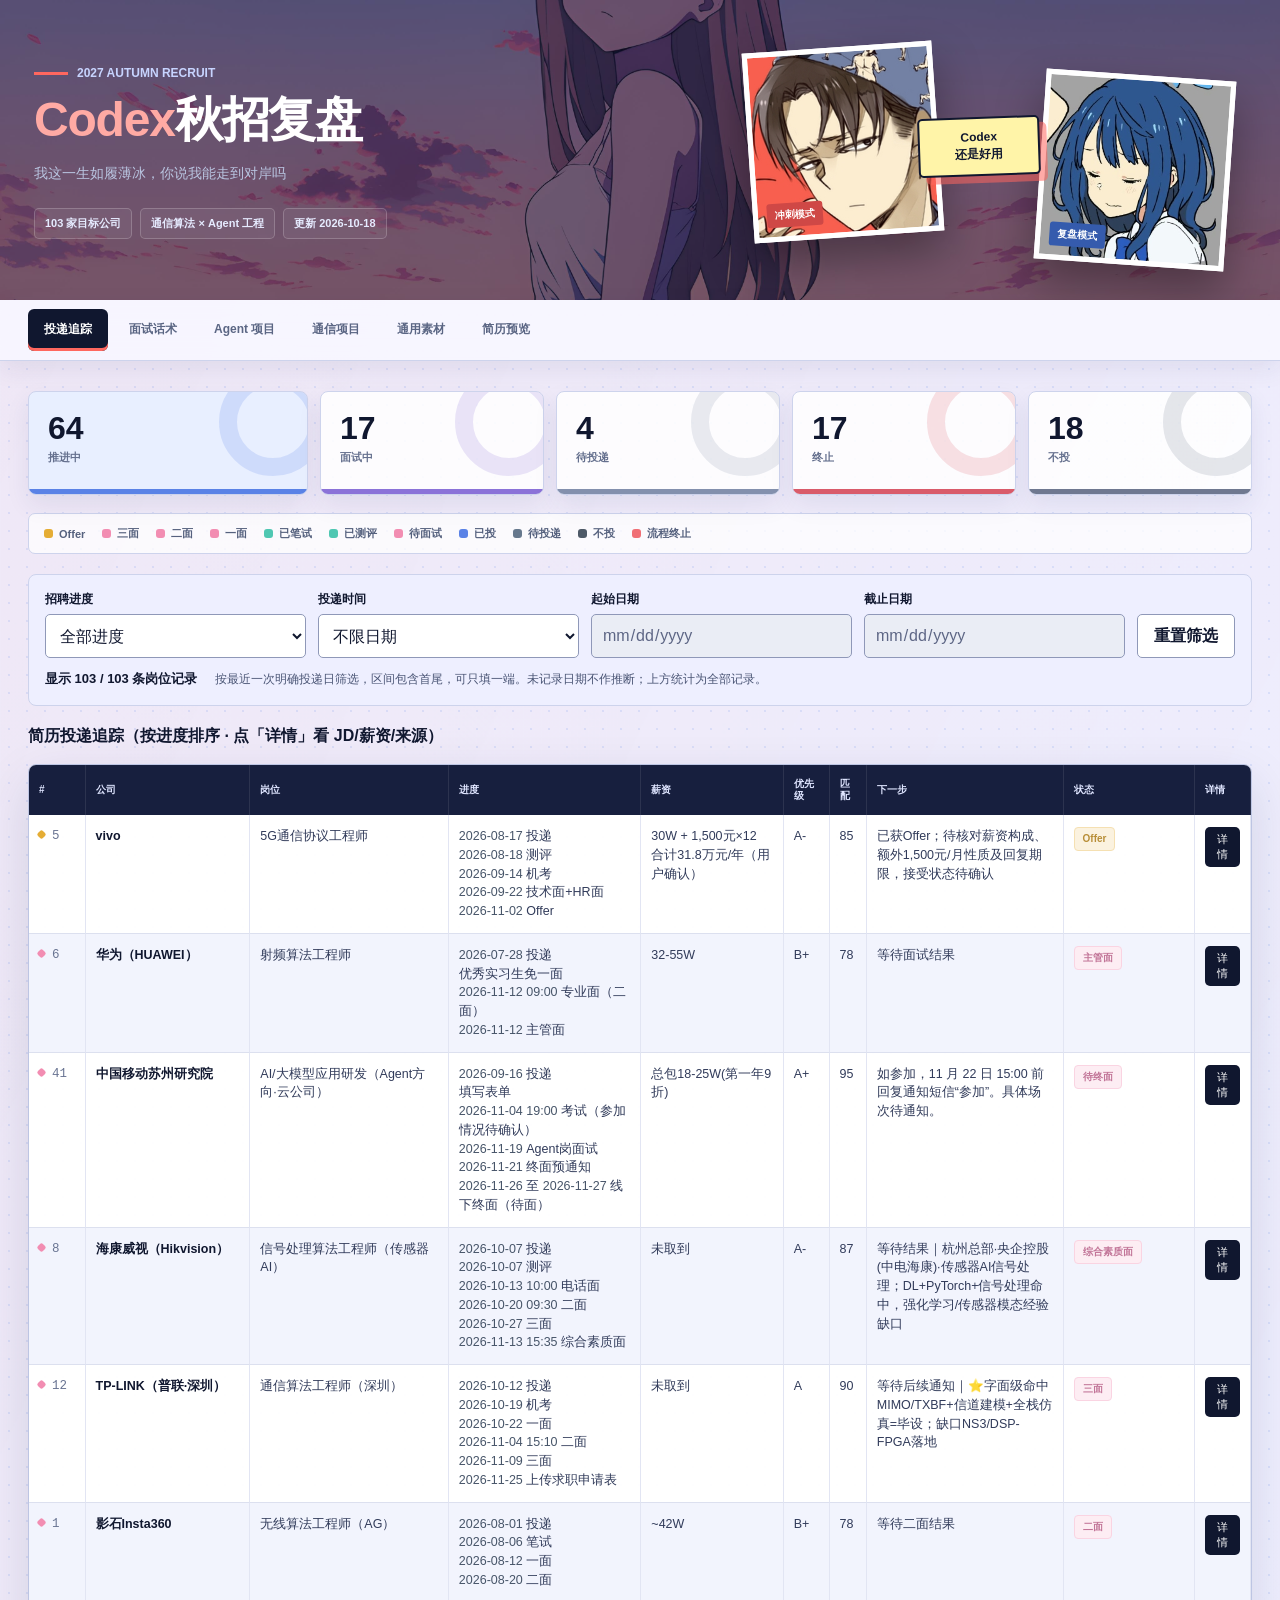
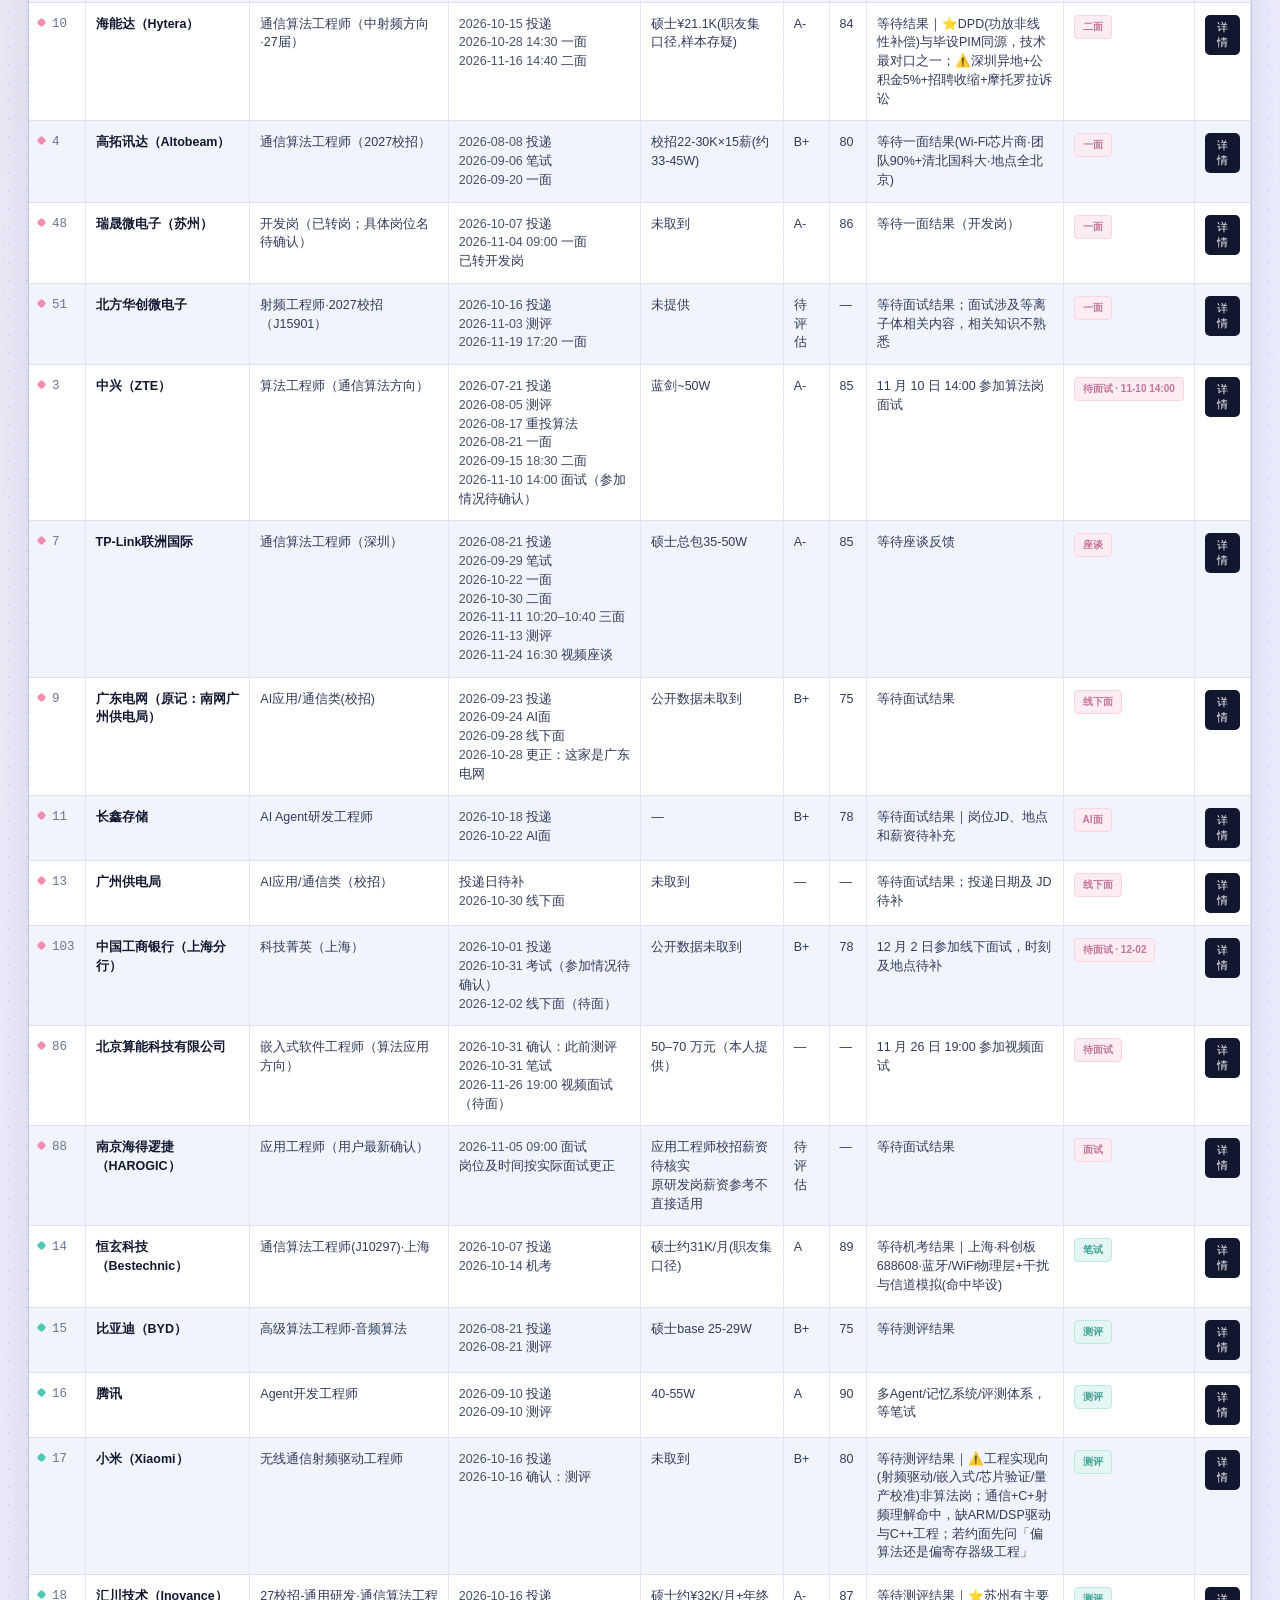
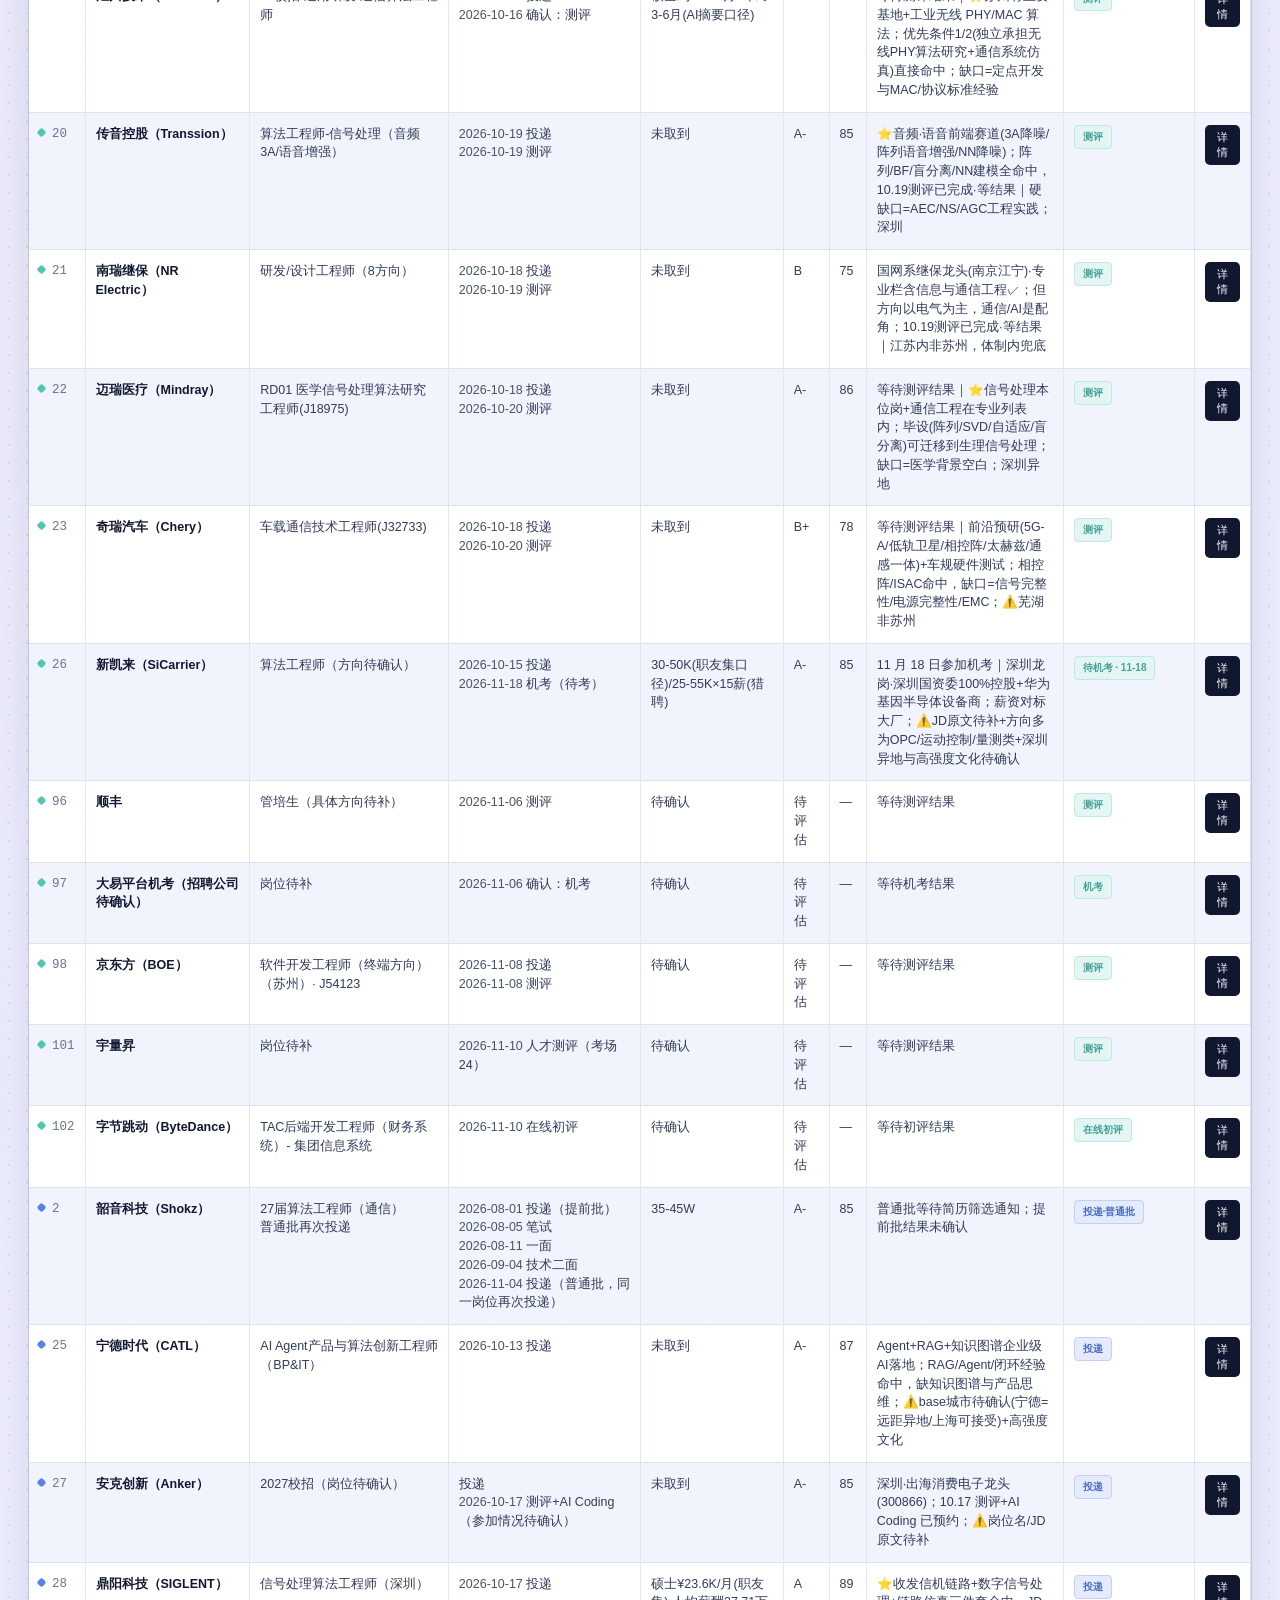
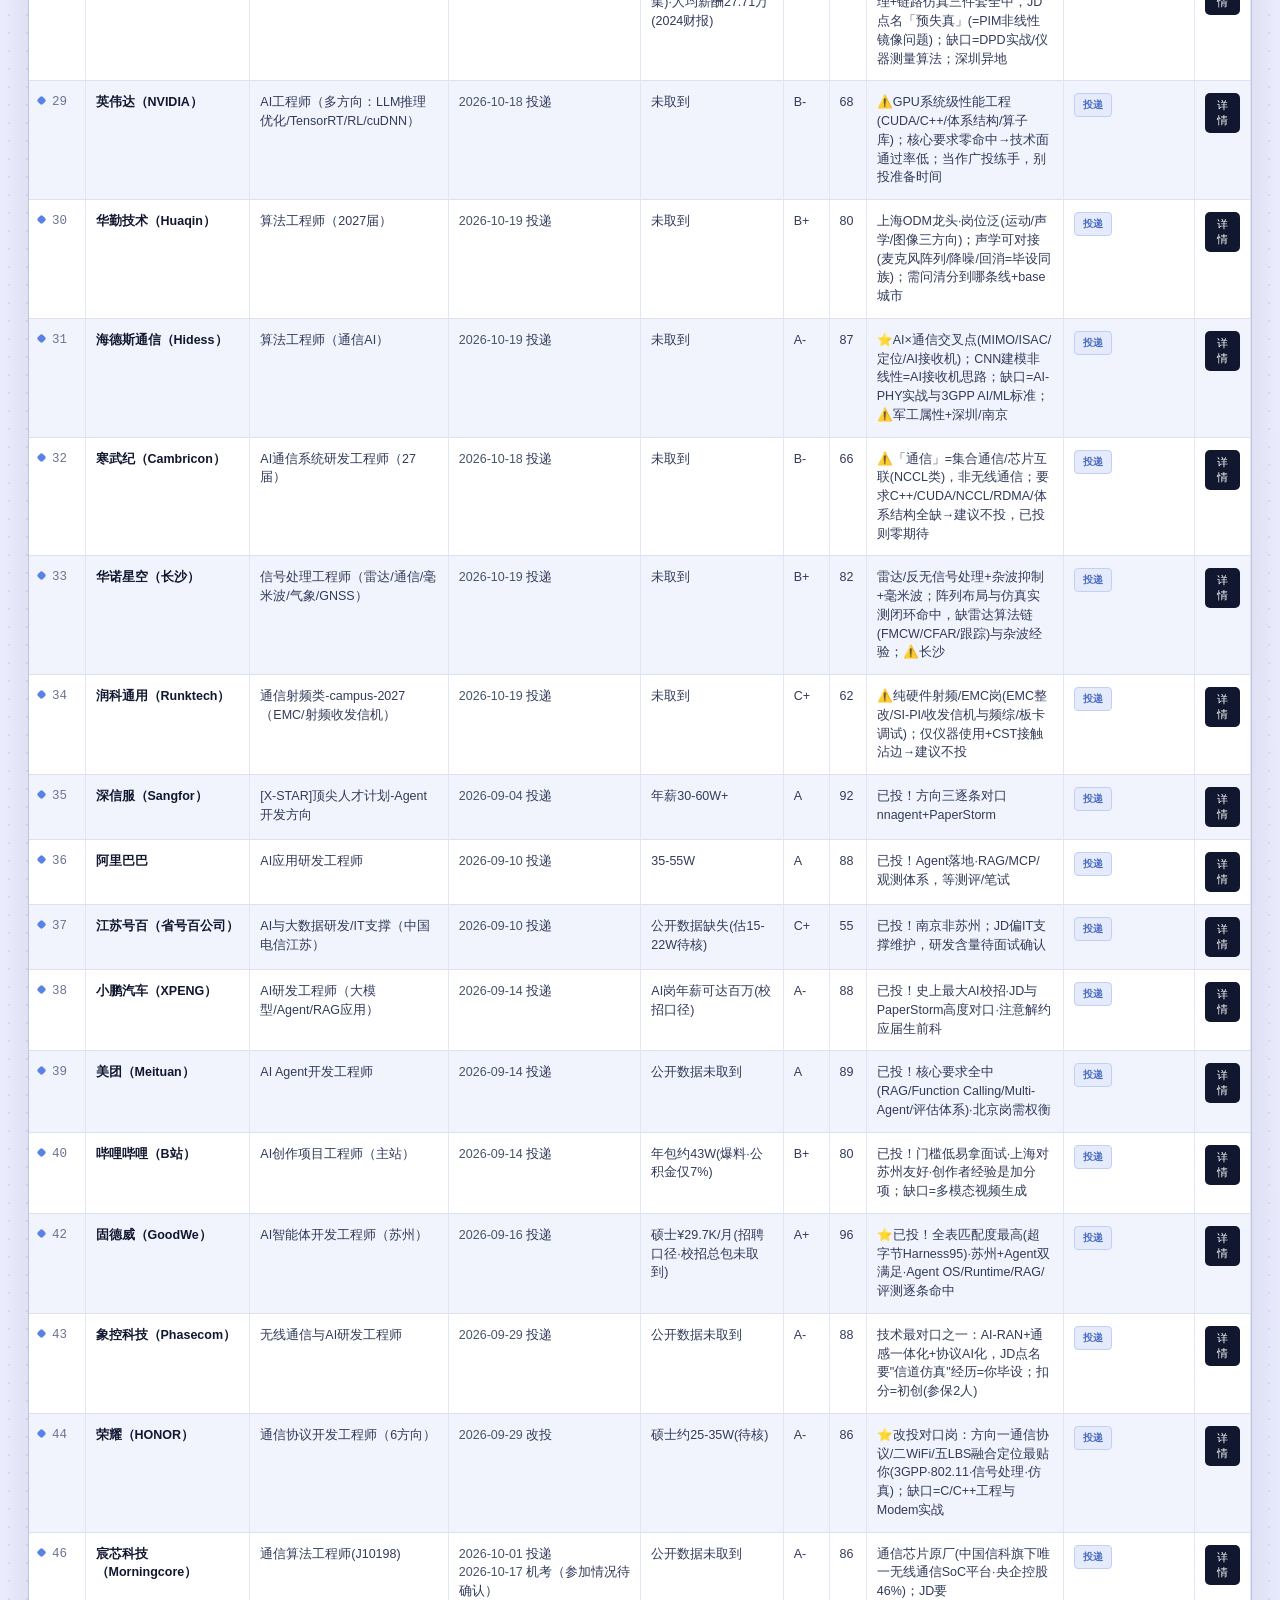
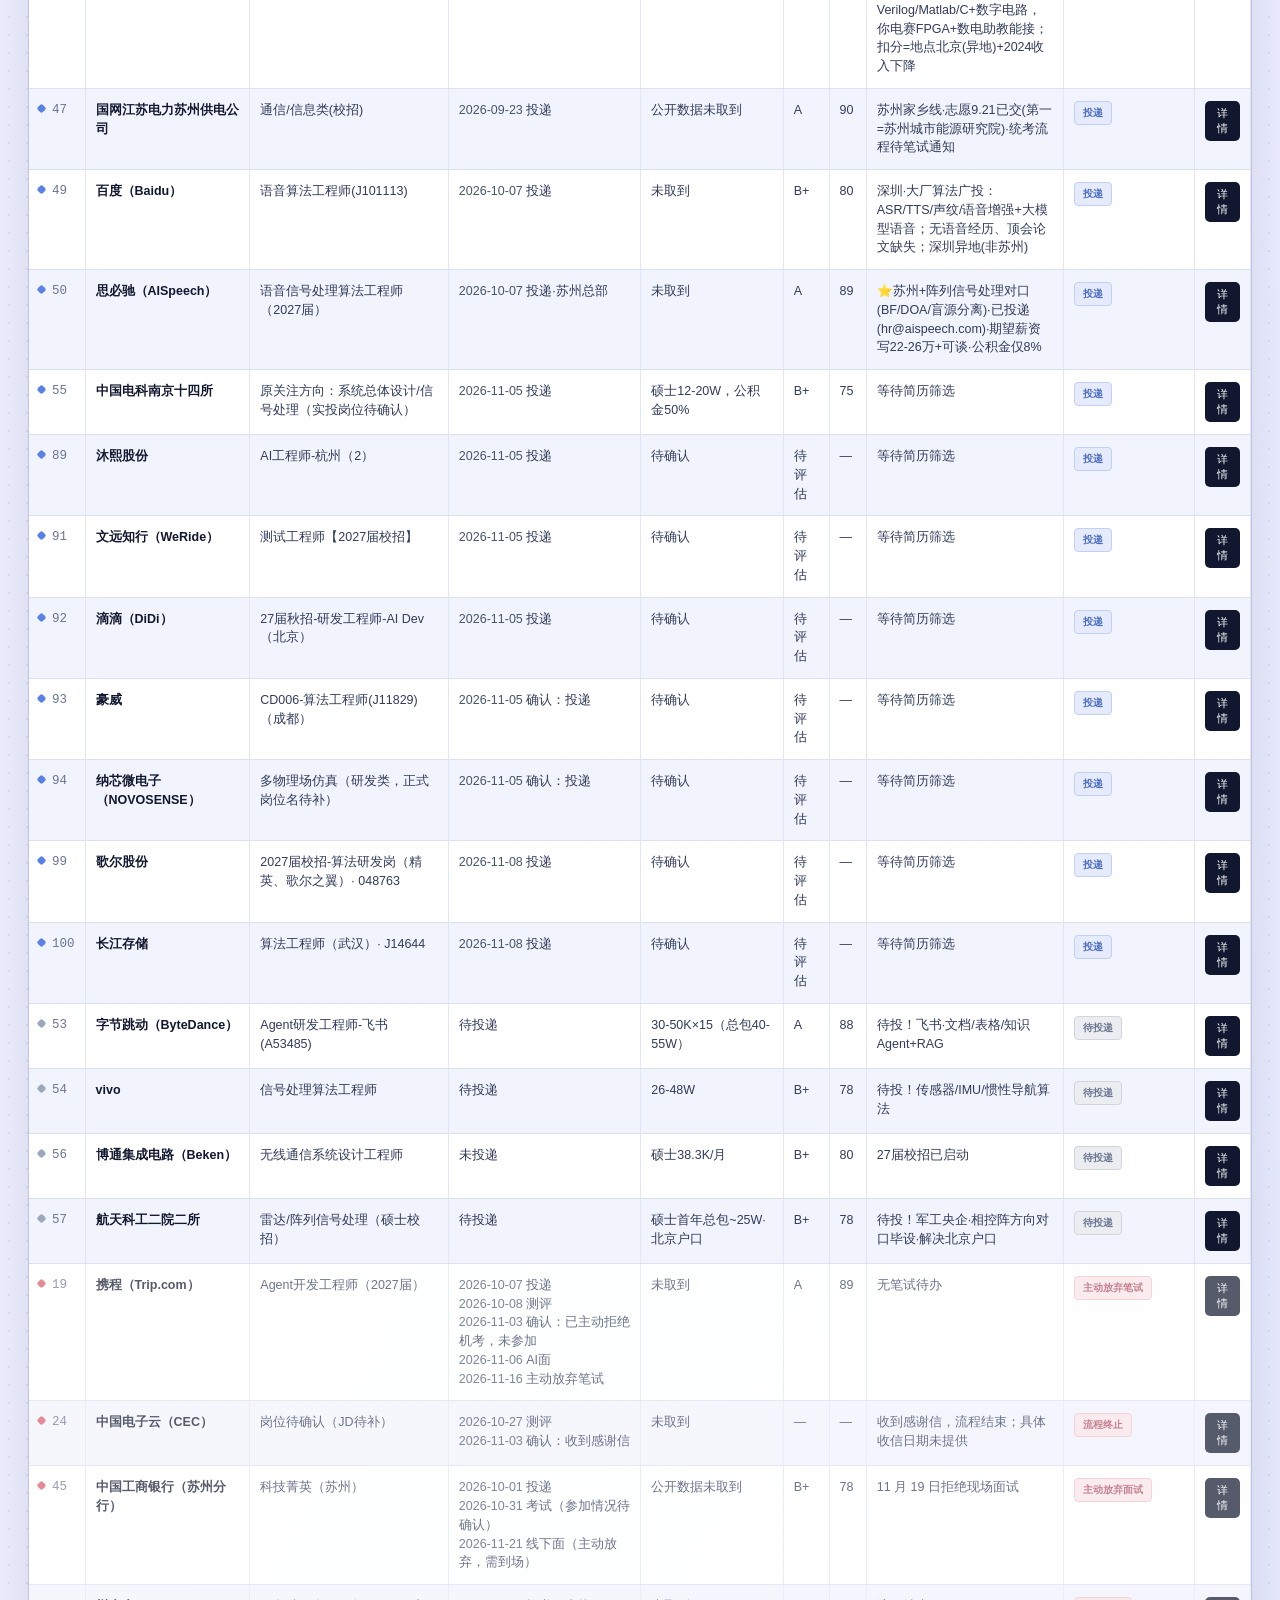
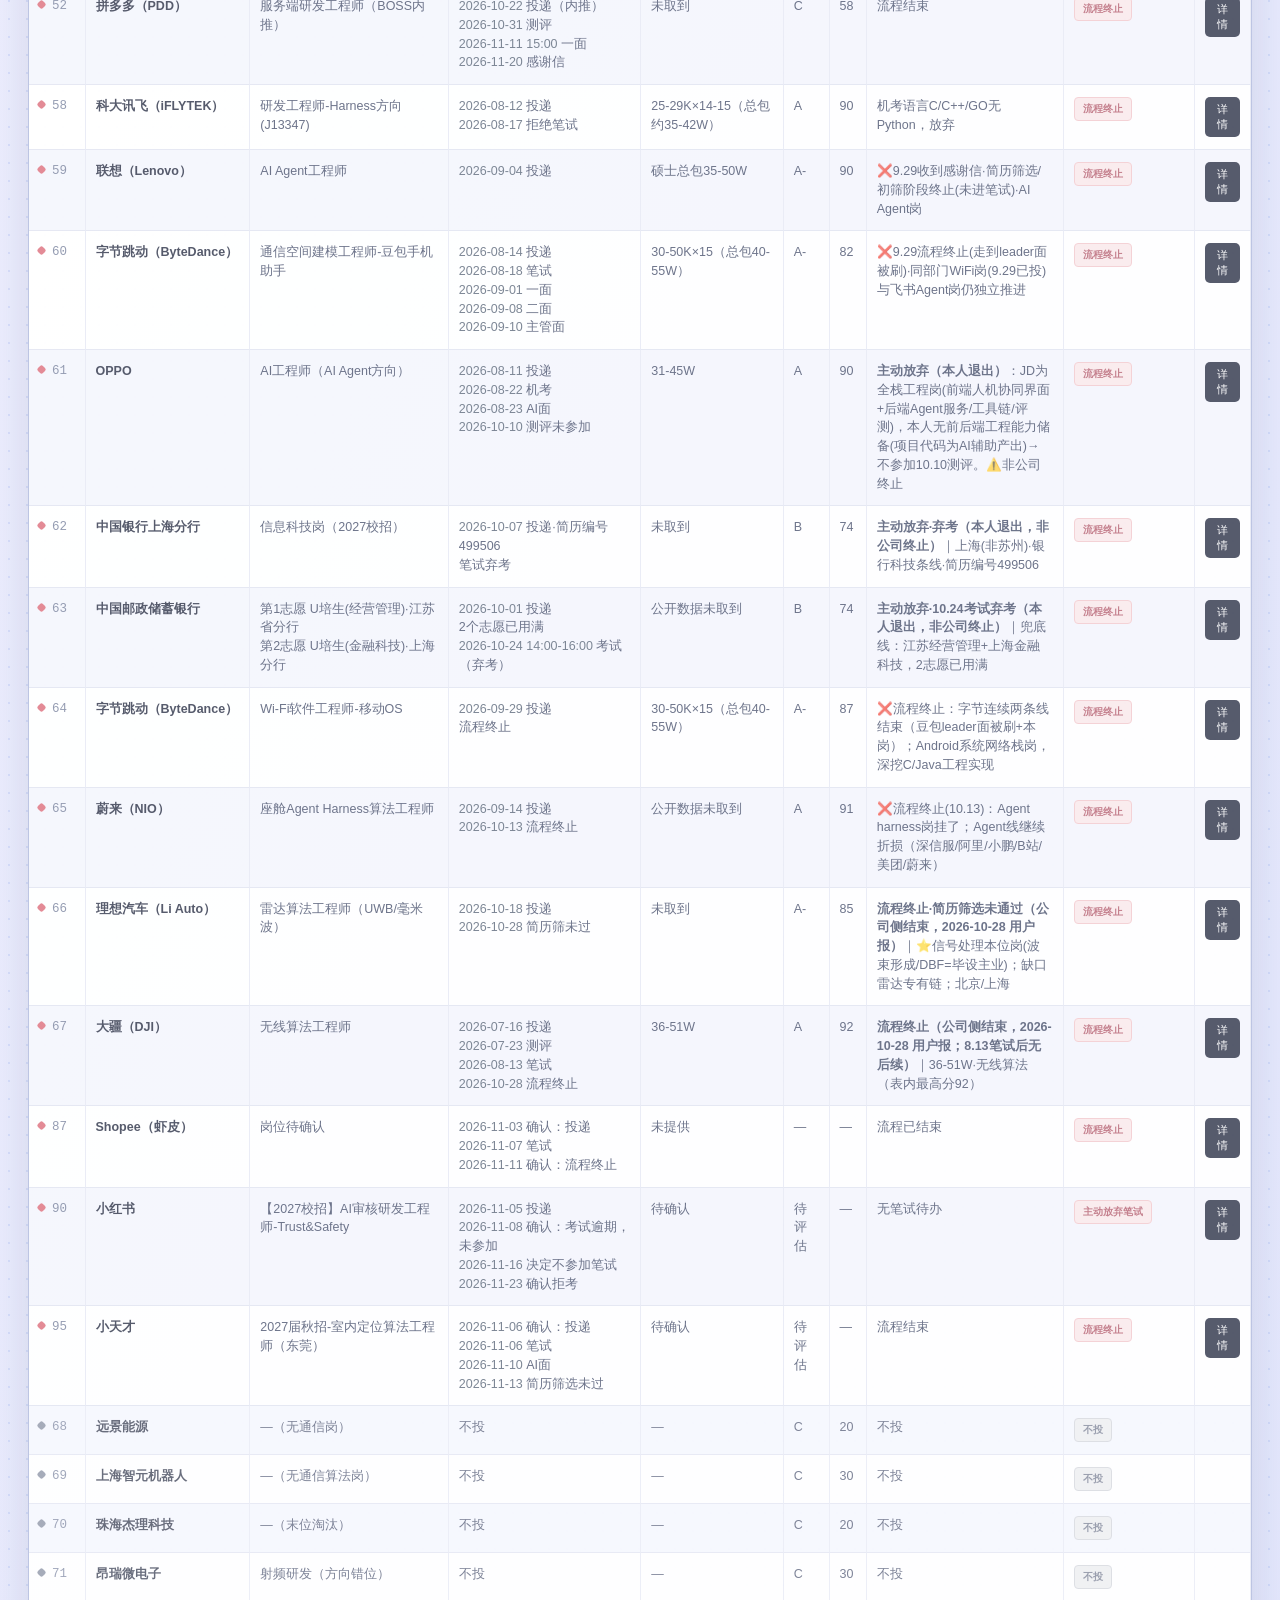
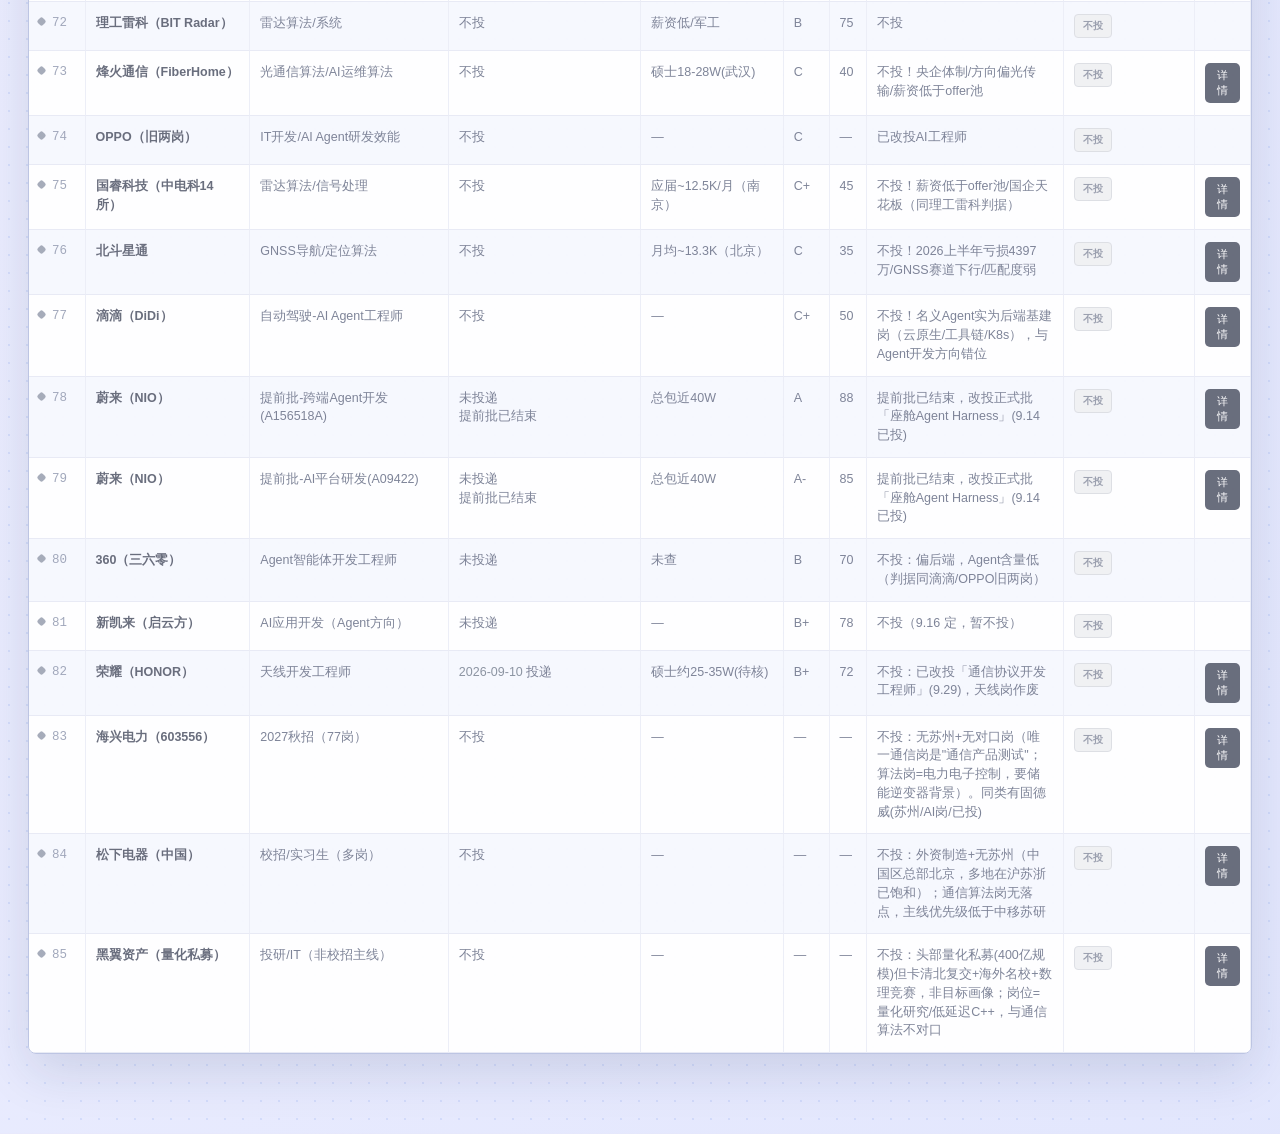
==== commit 4198182c: "deploy: update career console" ====
--- a/career-console/index.html
+++ b/career-console/index.html
@@ -946,7 +946,7 @@
   <div class="desktop-jobs-table" style="overflow-x:auto">
   <table data-application-year="2026">
     <thead><tr><th>#</th><th>公司</th><th>岗位</th><th>进度</th><th>薪资</th><th>优先级</th><th>匹配</th><th>下一步</th><th>状态</th><th>详情</th></tr></thead>
-    <tbody><tr style="background:#81C784"><td>1</td><td><b>影石Insta360</b></td><td class="wrap">无线算法工程师（AG）</td><td class="wrap"><time>2026-08-01</time> 投递<br><time>2026-08-06</time> 笔试<br><time>2026-08-12</time> 一面<br><time>2026-08-20</time> 二面</td><td class="wrap">~42W</td><td>B+</td><td>78</td><td class="wrap">等待二面结果</td><td><span class="badge" style="background:#4CAF50;color:#0D3D0D">二面</span></td><td><button class="dt-btn" onclick="openDetail('影石')">详情</button></td></tr><tr style="background:#81C784"><td>2</td><td><b>韶音科技（Shokz）</b></td><td class="wrap">27届算法工程师（通信）<br>普通批再次投递</td><td class="wrap"><time>2026-08-01</time> 投递（提前批）<br><time>2026-08-05</time> 笔试<br><time>2026-08-11</time> 一面<br><time>2026-09-04</time> 技术二面<br><time>2026-11-04</time> 投递（普通批，同一岗位再次投递）</td><td class="wrap">35-45W</td><td>A-</td><td>85</td><td class="wrap">普通批等待简历筛选通知；提前批结果未确认</td><td><span class="badge" style="background:#81C784;color:#145214">投递·普通批</span></td><td><button class="dt-btn" onclick="openDetail('韶音')">详情</button></td></tr><tr style="background:#81C784"><td>3</td><td><b>中兴（ZTE）</b></td><td class="wrap">算法工程师（通信算法方向）</td><td class="wrap"><time>2026-07-21</time> 投递<br><time>2026-08-05</time> 测评<br><time>2026-08-17</time> 重投算法<br><time>2026-08-21</time> 一面<br><time>2026-09-15 18:30</time> 二面<br><time>2026-11-10 14:00</time> 面试（参加情况待确认）</td><td class="wrap">蓝剑~50W</td><td>A-</td><td>85</td><td class="wrap">11 月 10 日 14:00 参加算法岗面试</td><td><span class="badge" style="background:#81C784;color:#145214">待面试 · 11-10 14:00</span></td><td><button class="dt-btn" onclick="openDetail('中兴通信')">详情</button></td></tr><tr style="background:#E3F2DA"><td>4</td><td><b>高拓讯达（Altobeam）</b></td><td class="wrap">通信算法工程师（2027校招）</td><td class="wrap"><time>2026-08-08</time> 投递<br><time>2026-09-06</time> 笔试<br><time>2026-09-20</time> 一面</td><td class="wrap">校招22-30K×15薪(约33-45W)</td><td>B+</td><td>80</td><td class="wrap">等待一面结果(Wi-Fi芯片商·团队90%+清北国科大·地点全北京)</td><td><span class="badge" style="background:#A5D6A7;color:#1B5E20">一面</span></td><td><button class="dt-btn" onclick="openDetail('高拓讯达')">详情</button></td></tr><tr style="background:#E8F5E9"><td>5</td><td><b>vivo</b></td><td class="wrap">5G通信协议工程师</td><td class="wrap"><time>2026-08-17</time> 投递<br><time>2026-08-18</time> 测评<br><time>2026-09-14</time> 机考<br><time>2026-09-22</time> 技术面+HR面<br><time>2026-11-02</time> Offer</td><td class="wrap">30W + 1,500元×12<br>合计31.8万元/年（用户确认）</td><td>A-</td><td>85</td><td class="wrap">已获Offer；待核对薪资构成、额外1,500元/月性质及回复期限，接受状态待确认</td><td><span class="badge" style="background:#A5D6A7;color:#1B5E20">Offer</span></td><td><button class="dt-btn" onclick="openDetail('vivo5G')">详情</button></td></tr><tr style="background:#E3F2DA"><td>6</td><td><b>华为（HUAWEI）</b></td><td class="wrap">射频算法工程师</td><td class="wrap"><time>2026-07-28</time> 投递<br>优秀实习生免一面<br><time>2026-11-12 09:00</time> 专业面（二面）<br><time>2026-11-12</time> 主管面</td><td class="wrap">32-55W</td><td>B+</td><td>78</td><td class="wrap">等待面试结果</td><td><span class="badge" style="background:#A5D6A7;color:#1B5E20">主管面</span></td><td><button class="dt-btn" onclick="openDetail('华为')">详情</button></td></tr><tr style="background:#E3F2DA"><td>7</td><td><b>TP-Link联洲国际</b></td><td class="wrap">通信算法工程师（深圳）</td><td class="wrap"><time>2026-08-21</time> 投递<br><time>2026-09-29</time> 笔试<br><time>2026-10-22</time> 一面<br><time>2026-10-30</time> 二面<br><time>2026-11-11 10:20–10:40</time> 三面<br><time>2026-11-13</time> 测评<br><time>2026-11-23 16:30–17:30</time> 视频座谈（待参加）</td><td class="wrap">硕士总包35-50W</td><td>A-</td><td>85</td><td class="wrap">座谈前填写 Offer 意向表</td><td><span class="badge">待座谈</span></td><td><button class="dt-btn" onclick="openDetail('TP-Link联洲')">详情</button></td></tr><tr style="background:#81C784"><td>8</td><td><b>海康威视（Hikvision）</b></td><td class="wrap">信号处理算法工程师（传感器AI）</td><td class="wrap"><time>2026-10-07</time> 投递<br><time>2026-10-07</time> 测评<br><time>2026-10-13 10:00</time> 电话面<br><time>2026-10-20 09:30</time> 二面<br><time>2026-10-27</time> 三面<br><time>2026-11-13 15:35</time> 综合素质面</td><td class="wrap">未取到</td><td>A-</td><td>87</td><td class="wrap">等待结果｜杭州总部·央企控股(中电海康)·传感器AI信号处理；DL+PyTorch+信号处理命中，强化学习/传感器模态经验缺口</td><td><span class="badge" style="background:#FFCC80;color:#E65100">综合素质面</span></td><td><button class="dt-btn" onclick="openDetail('海康威视')">详情</button></td></tr><tr style="background:#E8F5E9"><td>9</td><td><b>广东电网（原记：南网广州供电局）</b></td><td class="wrap">AI应用/通信类(校招)</td><td class="wrap"><time>2026-09-23</time> 投递<br><time>2026-09-24</time> AI面<br><time>2026-09-28</time> 线下面<br><time>2026-10-28</time> 更正：这家是广东电网</td><td class="wrap">公开数据未取到</td><td>B+</td><td>75</td><td class="wrap">等待面试结果</td><td><span class="badge" style="background:#A5D6A7;color:#1B5E20">线下面</span></td><td><button class="dt-btn" onclick="openDetail('南网广州')">详情</button></td></tr><tr style="background:#E8F5E9"><td>10</td><td><b>海能达（Hytera）</b></td><td class="wrap">通信算法工程师（中射频方向·27届）</td><td class="wrap"><time>2026-10-15</time> 投递<br><time>2026-10-28 14:30</time> 一面<br><time>2026-11-16 14:40</time> 二面</td><td class="wrap">硕士¥21.1K(职友集口径,样本存疑)</td><td>A-</td><td>84</td><td class="wrap">等待结果｜⭐DPD(功放非线性补偿)与毕设PIM同源，技术最对口之一；⚠️深圳异地+公积金5%+招聘收缩+摩托罗拉诉讼</td><td><span class="badge" style="background:#A5D6A7;color:#1B5E20">二面</span></td><td><button class="dt-btn" onclick="openDetail('海能达')">详情</button></td></tr><tr style="background:#E8F5E9"><td>11</td><td><b>长鑫存储</b></td><td class="wrap">AI Agent研发工程师</td><td class="wrap"><time>2026-10-18</time> 投递<br><time>2026-10-22</time> AI面</td><td class="wrap">—</td><td>B+</td><td>78</td><td class="wrap">等待面试结果｜岗位JD、地点和薪资待补充</td><td><span class="badge" style="background:#A5D6A7;color:#1B5E20">AI面</span></td><td><button class="dt-btn" onclick="openDetail('长鑫存储')">详情</button></td></tr><tr style="background:#E8F5E9"><td>12</td><td><b>TP-LINK（普联·深圳）</b></td><td class="wrap">通信算法工程师（深圳）</td><td class="wrap"><time>2026-10-12</time> 投递<br><time>2026-10-19</time> 机考<br><time>2026-10-22</time> 一面<br><time>2026-11-04 15:10</time> 二面<br><time>2026-11-09</time> 三面</td><td class="wrap">未取到</td><td>A</td><td>90</td><td class="wrap">等待三面结果｜⭐字面级命中MIMO/TXBF+信道建模+全栈仿真=毕设；缺口NS3/DSP-FPGA落地</td><td><span class="badge" style="background:#A5D6A7;color:#1B5E20">三面</span></td><td><button class="dt-btn" onclick="openDetail('TP-LINK深圳')">详情</button></td></tr><tr style="background:#E3F2DA"><td>13</td><td><b>广州供电局</b></td><td class="wrap">AI应用/通信类（校招）</td><td class="wrap">投递日待补<br><time>2026-10-30</time> 线下面</td><td class="wrap">未取到</td><td>—</td><td>—</td><td class="wrap">等待面试结果；投递日期及 JD 待补</td><td><span class="badge">线下面</span></td><td><button class="dt-btn" onclick="openDetail('广州供电局')">详情</button></td></tr><tr style="background:#E8F5E9"><td>14</td><td><b>恒玄科技（Bestechnic）</b></td><td class="wrap">通信算法工程师(J10297)·上海</td><td class="wrap"><time>2026-10-07</time> 投递<br><time>2026-10-14</time> 机考</td><td class="wrap">硕士约31K/月(职友集口径)</td><td>A</td><td>89</td><td class="wrap">等待机考结果｜上海·科创板688608·蓝牙/WiFi物理层+干扰与信道模拟(命中毕设)</td><td><span class="badge" style="background:#81C784;color:#1B5E20">笔试</span></td><td><button class="dt-btn" onclick="openDetail('恒玄科技')">详情</button></td></tr><tr style="background:#E8F5E9"><td>15</td><td><b>比亚迪（BYD）</b></td><td class="wrap">高级算法工程师-音频算法</td><td class="wrap"><time>2026-08-21</time> 投递<br><time>2026-08-21</time> 测评</td><td class="wrap">硕士base 25-29W</td><td>B+</td><td>75</td><td class="wrap">等待测评结果</td><td><span class="badge" style="background:#A5D6A7;color:#2E7D32">测评</span></td><td><button class="dt-btn" onclick="openDetail('比亚迪')">详情</button></td></tr><tr style="background:#E8F5E9"><td>16</td><td><b>腾讯</b></td><td class="wrap">Agent开发工程师</td><td class="wrap"><time>2026-09-10</time> 投递<br><time>2026-09-10</time> 测评</td><td class="wrap">40-55W</td><td>A</td><td>90</td><td class="wrap">多Agent/记忆系统/评测体系，等笔试</td><td><span class="badge" style="background:#A5D6A7;color:#2E7D32">测评</span></td><td><button class="dt-btn" onclick="openDetail('腾讯')">详情</button></td></tr><tr style="background:#C8E6C9"><td>17</td><td><b>小米（Xiaomi）</b></td><td class="wrap">无线通信射频驱动工程师</td><td class="wrap"><time>2026-10-16</time> 投递<br><time>2026-10-16</time> 确认：测评</td><td class="wrap">未取到</td><td>B+</td><td>80</td><td class="wrap">等待测评结果｜⚠️工程实现向(射频驱动/嵌入式/芯片验证/量产校准)非算法岗；通信+C+射频理解命中，缺ARM/DSP驱动与C++工程；若约面先问「偏算法还是偏寄存器级工程」</td><td><span class="badge" style="background:#C8E6C9;color:#2E7D32">测评</span></td><td><button class="dt-btn" onclick="openDetail('小米')">详情</button></td></tr><tr style="background:#C8E6C9"><td>18</td><td><b>汇川技术（Inovance）</b></td><td class="wrap">27校招-通用研发·通信算法工程师</td><td class="wrap"><time>2026-10-16</time> 投递<br><time>2026-10-16</time> 确认：测评</td><td class="wrap">硕士约¥32K/月+年终3-6月(AI摘要口径)</td><td>A-</td><td>87</td><td class="wrap">等待测评结果｜⭐苏州有主要基地+工业无线 PHY/MAC 算法；优先条件1/2(独立承担无线PHY算法研究+通信系统仿真)直接命中；缺口=定点开发与MAC/协议标准经验</td><td><span class="badge" style="background:#C8E6C9;color:#2E7D32">测评</span></td><td><button class="dt-btn" onclick="openDetail('汇川技术')">详情</button></td></tr><tr style="background:#E8F5E9"><td>19</td><td><b>携程（Trip.com）</b></td><td class="wrap">Agent开发工程师（2027届）</td><td class="wrap"><time>2026-10-07</time> 投递<br><time>2026-10-08</time> 测评<br><time>2026-11-03</time> 确认：已主动拒绝机考，未参加<br><time>2026-11-06</time> AI面<br><time>2026-11-16</time> 主动放弃笔试</td><td class="wrap">未取到</td><td>A</td><td>89</td><td class="wrap">无笔试待办</td><td><span class="badge">主动放弃笔试</span></td><td><button class="dt-btn" onclick="openDetail('携程')">详情</button></td></tr><tr style="background:#E8F5E9"><td>20</td><td><b>传音控股（Transsion）</b></td><td class="wrap">算法工程师-信号处理（音频3A/语音增强）</td><td class="wrap"><time>2026-10-19</time> 投递<br><time>2026-10-19</time> 测评</td><td class="wrap">未取到</td><td>A-</td><td>85</td><td class="wrap">⭐音频·语音前端赛道(3A降噪/阵列语音增强/NN降噪)；阵列/BF/盲分离/NN建模全命中，10.19测评已完成·等结果｜硬缺口=AEC/NS/AGC工程实践；深圳</td><td><span class="badge" style="background:#A5D6A7;color:#2E7D32">测评</span></td><td><button class="dt-btn" onclick="openDetail('传音')">详情</button></td></tr><tr style="background:#E8F5E9"><td>21</td><td><b>南瑞继保（NR Electric）</b></td><td class="wrap">研发/设计工程师（8方向）</td><td class="wrap"><time>2026-10-18</time> 投递<br><time>2026-10-19</time> 测评</td><td class="wrap">未取到</td><td>B</td><td>75</td><td class="wrap">国网系继保龙头(南京江宁)·专业栏含信息与通信工程✓；但方向以电气为主，通信/AI是配角；10.19测评已完成·等结果｜江苏内非苏州，体制内兜底</td><td><span class="badge" style="background:#A5D6A7;color:#2E7D32">测评</span></td><td><button class="dt-btn" onclick="openDetail('南瑞继保')">详情</button></td></tr><tr style="background:#E8F5E9"><td>22</td><td><b>迈瑞医疗（Mindray）</b></td><td class="wrap">RD01 医学信号处理算法研究工程师(J18975)</td><td class="wrap"><time>2026-10-18</time> 投递<br><time>2026-10-20</time> 测评</td><td class="wrap">未取到</td><td>A-</td><td>86</td><td class="wrap">等待测评结果｜⭐信号处理本位岗+通信工程在专业列表内；毕设(阵列/SVD/自适应/盲分离)可迁移到生理信号处理；缺口=医学背景空白；深圳异地</td><td><span class="badge" style="background:#A5D6A7;color:#2E7D32">测评</span></td><td><button class="dt-btn" onclick="openDetail('迈瑞医疗')">详情</button></td></tr><tr style="background:#E8F5E9"><td>23</td><td><b>奇瑞汽车（Chery）</b></td><td class="wrap">车载通信技术工程师(J32733)</td><td class="wrap"><time>2026-10-18</time> 投递<br><time>2026-10-20</time> 测评</td><td class="wrap">未取到</td><td>B+</td><td>78</td><td class="wrap">等待测评结果｜前沿预研(5G-A/低轨卫星/相控阵/太赫兹/通感一体)+车规硬件测试；相控阵/ISAC命中，缺口=信号完整性/电源完整性/EMC；⚠️芜湖非苏州</td><td><span class="badge" style="background:#A5D6A7;color:#2E7D32">测评</span></td><td><button class="dt-btn" onclick="openDetail('奇瑞汽车')">详情</button></td></tr><tr style="background:#E8F5E9"><td>24</td><td><b>中国电子云（CEC）</b></td><td class="wrap">岗位待确认（JD待补）</td><td class="wrap"><time>2026-10-27</time> 测评<br><time>2026-11-03</time> 确认：收到感谢信</td><td class="wrap">未取到</td><td>—</td><td>—</td><td class="wrap">收到感谢信，流程结束；具体收信日期未提供</td><td><span class="badge">流程终止</span></td><td><button class="dt-btn" onclick="openDetail('中国电子云')">详情</button></td></tr><tr style="background:#EDF7E8"><td>25</td><td><b>宁德时代（CATL）</b></td><td class="wrap">AI Agent产品与算法创新工程师（BP&IT）</td><td class="wrap"><time>2026-10-13</time> 投递</td><td class="wrap">未取到</td><td>A-</td><td>87</td><td class="wrap">Agent+RAG+知识图谱企业级AI落地；RAG/Agent/闭环经验命中，缺知识图谱与产品思维；⚠️base城市待确认(宁德=远距异地/上海可接受)+高强度文化</td><td><span class="badge" style="background:#C8E6C9;color:#2E7D32">投递</span></td><td><button class="dt-btn" onclick="openDetail('宁德时代')">详情</button></td></tr><tr style="background:#EDF7E8"><td>26</td><td><b>新凯来（SiCarrier）</b></td><td class="wrap">算法工程师（方向待确认）</td><td class="wrap"><time>2026-10-15</time> 投递<br><time>2026-11-18</time> 机考（待考）</td><td class="wrap">30-50K(职友集口径)/25-55K×15薪(猎聘)</td><td>A-</td><td>85</td><td class="wrap">11 月 18 日参加机考｜深圳龙岗·深圳国资委100%控股+华为基因半导体设备商；薪资对标大厂；⚠️JD原文待补+方向多为OPC/运动控制/量测类+深圳异地与高强度文化待确认</td><td><span class="badge" style="background:#C8E6C9;color:#2E7D32">待机考 · 11-18</span></td><td><button class="dt-btn" onclick="openDetail('新凯来')">详情</button></td></tr><tr style="background:#EDF7E8"><td>27</td><td><b>安克创新（Anker）</b></td><td class="wrap">2027校招（岗位待确认）</td><td class="wrap">投递<br><time>2026-10-17</time> 测评+AI Coding（参加情况待确认）</td><td class="wrap">未取到</td><td>A-</td><td>85</td><td class="wrap">深圳·出海消费电子龙头(300866)；10.17 测评+AI Coding 已预约；⚠️岗位名/JD原文待补</td><td><span class="badge" style="background:#C8E6C9;color:#2E7D32">投递</span></td><td><button class="dt-btn" onclick="openDetail('安克创新')">详情</button></td></tr><tr style="background:#EDF7E8"><td>28</td><td><b>鼎阳科技（SIGLENT）</b></td><td class="wrap">信号处理算法工程师（深圳）</td><td class="wrap"><time>2026-10-17</time> 投递</td><td class="wrap">硕士¥23.6K/月(职友集)·人均薪酬27.71万(2024财报)</td><td>A</td><td>89</td><td class="wrap">⭐收发信机链路+数字信号处理+链路仿真三件套全中，JD点名「预失真」(=PIM非线性镜像问题)；缺口=DPD实战/仪器测量算法；深圳异地</td><td><span class="badge" style="background:#C8E6C9;color:#2E7D32">投递</span></td><td><button class="dt-btn" onclick="openDetail('鼎阳科技')">详情</button></td></tr><tr style="background:#EDF7E8"><td>29</td><td><b>英伟达（NVIDIA）</b></td><td class="wrap">AI工程师（多方向：LLM推理优化/TensorRT/RL/cuDNN）</td><td class="wrap"><time>2026-10-18</time> 投递</td><td class="wrap">未取到</td><td>B-</td><td>68</td><td class="wrap">⚠️GPU系统级性能工程(CUDA/C++/体系结构/算子库)；核心要求零命中→技术面通过率低；当作广投练手，别投准备时间</td><td><span class="badge" style="background:#C8E6C9;color:#2E7D32">投递</span></td><td><button class="dt-btn" onclick="openDetail('英伟达')">详情</button></td></tr><tr style="background:#EDF7E8"><td>30</td><td><b>华勤技术（Huaqin）</b></td><td class="wrap">算法工程师（2027届）</td><td class="wrap"><time>2026-10-19</time> 投递</td><td class="wrap">未取到</td><td>B+</td><td>80</td><td class="wrap">上海ODM龙头·岗位泛(运动/声学/图像三方向)；声学可对接(麦克风阵列/降噪/回消=毕设同族)；需问清分到哪条线+base城市</td><td><span class="badge" style="background:#C8E6C9;color:#2E7D32">投递</span></td><td><button class="dt-btn" onclick="openDetail('华勤技术')">详情</button></td></tr><tr style="background:#EDF7E8"><td>31</td><td><b>海德斯通信（Hidess）</b></td><td class="wrap">算法工程师（通信AI）</td><td class="wrap"><time>2026-10-19</time> 投递</td><td class="wrap">未取到</td><td>A-</td><td>87</td><td class="wrap">⭐AI×通信交叉点(MIMO/ISAC/定位/AI接收机)；CNN建模非线性=AI接收机思路；缺口=AI-PHY实战与3GPP AI/ML标准；⚠️军工属性+深圳/南京</td><td><span class="badge" style="background:#C8E6C9;color:#2E7D32">投递</span></td><td><button class="dt-btn" onclick="openDetail('海德斯')">详情</button></td></tr><tr style="background:#EDF7E8"><td>32</td><td><b>寒武纪（Cambricon）</b></td><td class="wrap">AI通信系统研发工程师（27届）</td><td class="wrap"><time>2026-10-18</time> 投递</td><td class="wrap">未取到</td><td>B-</td><td>66</td><td class="wrap">⚠️「通信」=集合通信/芯片互联(NCCL类)，非无线通信；要求C++/CUDA/NCCL/RDMA/体系结构全缺→建议不投，已投则零期待</td><td><span class="badge" style="background:#C8E6C9;color:#2E7D32">投递</span></td><td><button class="dt-btn" onclick="openDetail('寒武纪')">详情</button></td></tr><tr style="background:#EDF7E8"><td>33</td><td><b>华诺星空（长沙）</b></td><td class="wrap">信号处理工程师（雷达/通信/毫米波/气象/GNSS）</td><td class="wrap"><time>2026-10-19</time> 投递</td><td class="wrap">未取到</td><td>B+</td><td>82</td><td class="wrap">雷达/反无信号处理+杂波抑制+毫米波；阵列布局与仿真实测闭环命中，缺雷达算法链(FMCW/CFAR/跟踪)与杂波经验；⚠️长沙</td><td><span class="badge" style="background:#C8E6C9;color:#2E7D32">投递</span></td><td><button class="dt-btn" onclick="openDetail('华诺星空')">详情</button></td></tr><tr style="background:#EDF7E8"><td>34</td><td><b>润科通用（Runktech）</b></td><td class="wrap">通信射频类-campus-2027（EMC/射频收发信机）</td><td class="wrap"><time>2026-10-19</time> 投递</td><td class="wrap">未取到</td><td>C+</td><td>62</td><td class="wrap">⚠️纯硬件射频/EMC岗(EMC整改/SI-PI/收发信机与频综/板卡调试)；仅仪器使用+CST接触沾边→建议不投</td><td><span class="badge" style="background:#C8E6C9;color:#2E7D32">投递</span></td><td><button class="dt-btn" onclick="openDetail('润科通用')">详情</button></td></tr><tr style="background:#EDF7E8"><td>35</td><td><b>深信服（Sangfor）</b></td><td class="wrap">[X-STAR]顶尖人才计划-Agent开发方向</td><td class="wrap"><time>2026-09-04</time> 投递</td><td class="wrap">年薪30-60W+</td><td>A</td><td>92</td><td class="wrap">已投！方向三逐条对口nnagent+PaperStorm</td><td><span class="badge" style="background:#C8E6C9;color:#2E7D32">投递</span></td><td><button class="dt-btn" onclick="openDetail('深信服')">详情</button></td></tr><tr style="background:#EDF7E8"><td>36</td><td><b>阿里巴巴</b></td><td class="wrap">AI应用研发工程师</td><td class="wrap"><time>2026-09-10</time> 投递</td><td class="wrap">35-55W</td><td>A</td><td>88</td><td class="wrap">已投！Agent落地·RAG/MCP/观测体系，等测评/笔试</td><td><span class="badge" style="background:#C8E6C9;color:#2E7D32">投递</span></td><td><button class="dt-btn" onclick="openDetail('阿里')">详情</button></td></tr><tr style="background:#EDF7E8"><td>37</td><td><b>江苏号百（省号百公司）</b></td><td class="wrap">AI与大数据研发/IT支撑（中国电信江苏）</td><td class="wrap"><time>2026-09-10</time> 投递</td><td class="wrap">公开数据缺失(估15-22W待核)</td><td>C+</td><td>55</td><td class="wrap">已投！南京非苏州；JD偏IT支撑维护，研发含量待面试确认</td><td><span class="badge" style="background:#C8E6C9;color:#2E7D32">投递</span></td><td><button class="dt-btn" onclick="openDetail('省号百')">详情</button></td></tr><tr style="background:#EDF7E8"><td>38</td><td><b>小鹏汽车（XPENG）</b></td><td class="wrap">AI研发工程师（大模型/Agent/RAG应用）</td><td class="wrap"><time>2026-09-14</time> 投递</td><td class="wrap">AI岗年薪可达百万(校招口径)</td><td>A-</td><td>88</td><td class="wrap">已投！史上最大AI校招·JD与PaperStorm高度对口·注意解约应届生前科</td><td><span class="badge" style="background:#C8E6C9;color:#2E7D32">投递</span></td><td><button class="dt-btn" onclick="openDetail('小鹏汽车')">详情</button></td></tr><tr style="background:#EDF7E8"><td>39</td><td><b>美团（Meituan）</b></td><td class="wrap">AI Agent开发工程师</td><td class="wrap"><time>2026-09-14</time> 投递</td><td class="wrap">公开数据未取到</td><td>A</td><td>89</td><td class="wrap">已投！核心要求全中(RAG/Function Calling/Multi-Agent/评估体系)·北京岗需权衡</td><td><span class="badge" style="background:#C8E6C9;color:#2E7D32">投递</span></td><td><button class="dt-btn" onclick="openDetail('美团')">详情</button></td></tr><tr style="background:#EDF7E8"><td>40</td><td><b>哔哩哔哩（B站）</b></td><td class="wrap">AI创作项目工程师（主站）</td><td class="wrap"><time>2026-09-14</time> 投递</td><td class="wrap">年包约43W(爆料·公积金仅7%)</td><td>B+</td><td>80</td><td class="wrap">已投！门槛低易拿面试·上海对苏州友好·创作者经验是加分项；缺口=多模态视频生成</td><td><span class="badge" style="background:#C8E6C9;color:#2E7D32">投递</span></td><td><button class="dt-btn" onclick="openDetail('B站')">详情</button></td></tr><tr style="background:#EDF7E8"><td>41</td><td><b>中国移动苏州研究院</b></td><td class="wrap">AI/大模型应用研发（Agent方向·云公司）</td><td class="wrap"><time>2026-09-16</time> 投递<br>填写表单<br><time>2026-11-04 19:00</time> 考试（参加情况待确认）<br><time>2026-11-19</time> Agent岗面试<br><time>2026-11-21</time> 终面预通知<br><time>2026-11-26</time> 至 <time>2026-11-27</time> 线下终面（待面）</td><td class="wrap">总包18-25W(第一年9折)</td><td>A+</td><td>95</td><td class="wrap">如参加，11 月 22 日 15:00 前回复通知短信“参加”。具体场次待通知。</td><td><span class="badge">待终面</span></td><td><button class="dt-btn" onclick="openDetail('中移苏研')">详情</button></td></tr><tr style="background:#EDF7E8"><td>42</td><td><b>固德威（GoodWe）</b></td><td class="wrap">AI智能体开发工程师（苏州）</td><td class="wrap"><time>2026-09-16</time> 投递</td><td class="wrap">硕士¥29.7K/月(招聘口径·校招总包未取到)</td><td>A+</td><td>96</td><td class="wrap">⭐已投！全表匹配度最高(超字节Harness95)·苏州+Agent双满足·Agent OS/Runtime/RAG/评测逐条命中</td><td><span class="badge" style="background:#C8E6C9;color:#2E7D32">投递</span></td><td><button class="dt-btn" onclick="openDetail('固德威')">详情</button></td></tr><tr style="background:#EDF7E8"><td>43</td><td><b>象控科技（Phasecom）</b></td><td class="wrap">无线通信与AI研发工程师</td><td class="wrap"><time>2026-09-29</time> 投递</td><td class="wrap">公开数据未取到</td><td>A-</td><td>88</td><td class="wrap">技术最对口之一：AI-RAN+通感一体化+协议AI化，JD点名要"信道仿真"经历=你毕设；扣分=初创(参保2人)</td><td><span class="badge" style="background:#C8E6C9;color:#2E7D32">投递</span></td><td><button class="dt-btn" onclick="openDetail('象控科技')">详情</button></td></tr><tr style="background:#EDF7E8"><td>44</td><td><b>荣耀（HONOR）</b></td><td class="wrap">通信协议开发工程师（6方向）</td><td class="wrap"><time>2026-09-29</time> 改投</td><td class="wrap">硕士约25-35W(待核)</td><td>A-</td><td>86</td><td class="wrap">⭐改投对口岗：方向一通信协议/二WiFi/五LBS融合定位最贴你(3GPP·802.11·信号处理·仿真)；缺口=C/C++工程与Modem实战</td><td><span class="badge" style="background:#C8E6C9;color:#2E7D32">投递</span></td><td><button class="dt-btn" onclick="openDetail('荣耀通信协议')">详情</button></td></tr><tr style="background:#EDF7E8"><td>45</td><td><b>中国工商银行（苏州分行）</b></td><td class="wrap">科技菁英（苏州）</td><td class="wrap"><time>2026-10-01</time> 投递<br><time>2026-10-31</time> 考试（参加情况待确认）<br><time>2026-11-21</time> 线下面（主动放弃，需到场）</td><td class="wrap">公开数据未取到</td><td>B+</td><td>78</td><td class="wrap">11 月 19 日拒绝现场面试</td><td><span class="badge">主动放弃面试</span></td><td><button class="dt-btn" onclick="openDetail('工行苏州')">详情</button></td></tr><tr style="background:#EDF7E8"><td>103</td><td><b>中国工商银行（上海分行）</b></td><td class="wrap">科技菁英（上海）</td><td class="wrap"><time>2026-10-01</time> 投递<br><time>2026-10-31</time> 考试（参加情况待确认）<br><time>2026-12-02</time> 线下面（待面）</td><td class="wrap">公开数据未取到</td><td>B+</td><td>78</td><td class="wrap">12 月 2 日参加线下面试，时刻及地点待补</td><td><span class="badge">待面试 · 12-02</span></td><td><button class="dt-btn" onclick="openDetail('工行上海')">详情</button></td></tr><tr style="background:#EDF7E8"><td>46</td><td><b>宸芯科技（Morningcore）</b></td><td class="wrap">通信算法工程师(J10198)</td><td class="wrap"><time>2026-10-01</time> 投递<br><time>2026-10-17</time> 机考（参加情况待确认）</td><td class="wrap">公开数据未取到</td><td>A-</td><td>86</td><td class="wrap">通信芯片原厂(中国信科旗下唯一无线通信SoC平台·央企控股46%)；JD要Verilog/Matlab/C+数字电路，你电赛FPGA+数电助教能接；扣分=地点北京(异地)+2024收入下降</td><td><span class="badge" style="background:#C8E6C9;color:#2E7D32">投递</span></td><td><button class="dt-btn" onclick="openDetail('宸芯科技')">详情</button></td></tr><tr style="background:#EDF7E8"><td>47</td><td><b>国网江苏电力苏州供电公司</b></td><td class="wrap">通信/信息类(校招)</td><td class="wrap"><time>2026-09-23</time> 投递</td><td class="wrap">公开数据未取到</td><td>A</td><td>90</td><td class="wrap">苏州家乡线·志愿9.21已交(第一=苏州城市能源研究院)·统考流程待笔试通知</td><td><span class="badge" style="background:#C8E6C9;color:#2E7D32">投递</span></td><td><button class="dt-btn" onclick="openDetail('苏州电网')">详情</button></td></tr><tr style="background:#EDF7E8"><td>48</td><td><b>瑞晟微电子（苏州）</b></td><td class="wrap">开发岗（已转岗；具体岗位名待确认）</td><td class="wrap"><time>2026-10-07</time> 投递<br><time>2026-11-04 09:00</time> 一面<br>已转开发岗</td><td class="wrap">未取到</td><td>A-</td><td>86</td><td class="wrap">等待一面结果（开发岗）</td><td><span class="badge">一面</span></td><td><button class="dt-btn" onclick="openDetail('瑞晟微电子')">详情</button></td></tr><tr style="background:#EDF7E8"><td>49</td><td><b>百度（Baidu）</b></td><td class="wrap">语音算法工程师(J101113)</td><td class="wrap"><time>2026-10-07</time> 投递</td><td class="wrap">未取到</td><td>B+</td><td>80</td><td class="wrap">深圳·大厂算法广投：ASR/TTS/声纹/语音增强+大模型语音；无语音经历、顶会论文缺失；深圳异地(非苏州)</td><td><span class="badge" style="background:#C8E6C9;color:#2E7D32">投递</span></td><td><button class="dt-btn" onclick="openDetail('百度语音')">详情</button></td></tr><tr style="background:#EDF7E8"><td>50</td><td><b>思必驰（AISpeech）</b></td><td class="wrap">语音信号处理算法工程师（2027届）</td><td class="wrap"><time>2026-10-07</time> 投递·苏州总部</td><td class="wrap">未取到</td><td>A</td><td>89</td><td class="wrap">⭐苏州+阵列信号处理对口(BF/DOA/盲源分离)·已投递(hr@aispeech.com)·期望薪资写22-26万+可谈·公积金仅8%</td><td><span class="badge" style="background:#C8E6C9;color:#2E7D32">投递</span></td><td><button class="dt-btn" onclick="openDetail('思必驰')">详情</button></td></tr><tr style="background:#EDF7E8"><td>51</td><td><b>北方华创微电子</b></td><td class="wrap">射频工程师·2027校招（J15901）</td><td class="wrap"><time>2026-10-16</time> 投递<br><time>2026-11-03</time> 测评<br><time>2026-11-19 17:20</time> 一面</td><td class="wrap">未提供</td><td>待评估</td><td>—</td><td class="wrap">等待面试结果；面试涉及等离子体相关内容，相关知识不熟悉</td><td><span class="badge">一面</span></td><td><button class="dt-btn" onclick="openDetail('北方华创微电子J15901')">详情</button></td></tr><tr style="background:#EDF7E8"><td>52</td><td><b>拼多多（PDD）</b></td><td class="wrap">服务端研发工程师（BOSS内推）</td><td class="wrap"><time>2026-10-22</time> 投递（内推）<br><time>2026-10-31</time> 测评<br><time>2026-11-11 15:00</time> 一面<br><time>2026-11-20</time> 感谢信</td><td class="wrap">未取到</td><td>C</td><td>58</td><td class="wrap">流程结束</td><td><span class="badge">流程终止</span></td><td><button class="dt-btn" onclick="openDetail('拼多多')">详情</button></td></tr><tr style="background:#FFFFFF"><td>53</td><td><b>字节跳动（ByteDance）</b></td><td class="wrap">Agent研发工程师-飞书(A53485)</td><td class="wrap">待投递</td><td class="wrap">30-50K×15（总包40-55W）</td><td>A</td><td>88</td><td class="wrap">待投！飞书·文档/表格/知识Agent+RAG</td><td><span class="badge" style="background:#D1D5DB;color:#374151">待投递</span></td><td><button class="dt-btn" onclick="openDetail('飞书')">详情</button></td></tr><tr style="background:#FFFFFF"><td>54</td><td><b>vivo</b></td><td class="wrap">信号处理算法工程师</td><td class="wrap">待投递</td><td class="wrap">26-48W</td><td>B+</td><td>78</td><td class="wrap">待投！传感器/IMU/惯性导航算法</td><td><span class="badge" style="background:#D1D5DB;color:#374151">待投递</span></td><td><button class="dt-btn" onclick="openDetail('vivo')">详情</button></td></tr><tr style="background:#FFFFFF"><td>55</td><td><b>中国电科南京十四所</b></td><td class="wrap">原关注方向：系统总体设计/信号处理（实投岗位待确认）</td><td class="wrap"><time>2026-11-05</time> 投递</td><td class="wrap">硕士12-20W，公积金50%</td><td>B+</td><td>75</td><td class="wrap">等待简历筛选</td><td><span class="badge" style="background:#C8E6C9;color:#2E7D32">投递</span></td><td><button class="dt-btn" onclick="openDetail('十四所')">详情</button></td></tr><tr style="background:#FFFFFF"><td>56</td><td><b>博通集成电路（Beken）</b></td><td class="wrap">无线通信系统设计工程师</td><td class="wrap">未投递</td><td class="wrap">硕士38.3K/月</td><td>B+</td><td>80</td><td class="wrap">27届校招已启动</td><td><span class="badge" style="background:#D1D5DB;color:#374151">待投递</span></td><td><button class="dt-btn" onclick="openDetail('博通')">详情</button></td></tr><tr style="background:#FFFFFF"><td>57</td><td><b>航天科工二院二所</b></td><td class="wrap">雷达/阵列信号处理（硕士校招）</td><td class="wrap">待投递</td><td class="wrap">硕士首年总包~25W·北京户口</td><td>B+</td><td>78</td><td class="wrap">待投！军工央企·相控阵方向对口毕设·解决北京户口</td><td><span class="badge" style="background:#D1D5DB;color:#374151">待投递</span></td><td><button class="dt-btn" onclick="openDetail('航天二所')">详情</button></td></tr><tr style="background:#FBD3D4"><td>58</td><td><b>科大讯飞（iFLYTEK）</b></td><td class="wrap">研发工程师-Harness方向(J13347)</td><td class="wrap"><time>2026-08-12</time> 投递<br><time>2026-08-17</time> 拒绝笔试</td><td class="wrap">25-29K×14-15（总包约35-42W）</td><td>A</td><td>90</td><td class="wrap">机考语言C/C++/GO无Python，放弃</td><td><span class="badge" style="background:#EF9A9A;color:#8B1A1A">流程终止</span></td><td><button class="dt-btn" onclick="openDetail('讯飞')">详情</button></td></tr><tr style="background:#FBD3D4"><td>59</td><td><b>联想（Lenovo）</b></td><td class="wrap">AI Agent工程师</td><td class="wrap"><time>2026-09-04</time> 投递</td><td class="wrap">硕士总包35-50W</td><td>A-</td><td>90</td><td class="wrap">❌9.29收到感谢信·简历筛选/初筛阶段终止(未进笔试)·AI Agent岗</td><td><span class="badge" style="background:#FFCDD2;color:#B71C1C">流程终止</span></td><td><button class="dt-btn" onclick="openDetail('联想')">详情</button></td></tr><tr style="background:#FBD3D4"><td>60</td><td><b>字节跳动（ByteDance）</b></td><td class="wrap">通信空间建模工程师-豆包手机助手</td><td class="wrap"><time>2026-08-14</time> 投递<br><time>2026-08-18</time> 笔试<br><time>2026-09-01</time> 一面<br><time>2026-09-08</time> 二面<br><time>2026-09-10</time> 主管面</td><td class="wrap">30-50K×15（总包40-55W）</td><td>A-</td><td>82</td><td class="wrap">❌9.29流程终止(走到leader面被刷)·同部门WiFi岗(9.29已投)与飞书Agent岗仍独立推进</td><td><span class="badge" style="background:#FFCDD2;color:#B71C1C">流程终止</span></td><td><button class="dt-btn" onclick="openDetail('通信空间')">详情</button></td></tr><tr style="background:#FBD3D4"><td>61</td><td><b>OPPO</b></td><td class="wrap">AI工程师（AI Agent方向）</td><td class="wrap"><time>2026-08-11</time> 投递<br><time>2026-08-22</time> 机考<br><time>2026-08-23</time> AI面<br><time>2026-10-10</time> 测评未参加</td><td class="wrap">31-45W</td><td>A</td><td>90</td><td class="wrap"><b>主动放弃（本人退出）</b>：JD为全栈工程岗(前端人机协同界面+后端Agent服务/工具链/评测)，本人无前后端工程能力储备(项目代码为AI辅助产出)→ 不参加10.10测评。⚠️非公司终止</td><td><span class="badge" style="background:#FFCDD2;color:#B71C1C">流程终止</span></td><td><button class="dt-btn" onclick="openDetail('OPPO')">详情</button></td></tr><tr style="background:#FBD3D4"><td>62</td><td><b>中国银行上海分行</b></td><td class="wrap">信息科技岗（2027校招）</td><td class="wrap"><time>2026-10-07</time> 投递·简历编号499506<br>笔试弃考</td><td class="wrap">未取到</td><td>B</td><td>74</td><td class="wrap"><b>主动放弃·弃考（本人退出，非公司终止）</b>｜上海(非苏州)·银行科技条线·简历编号499506</td><td><span class="badge" style="background:#FFCDD2;color:#B71C1C">流程终止</span></td><td><button class="dt-btn" onclick="openDetail('中国银行上海分行')">详情</button></td></tr><tr style="background:#FBD3D4"><td>63</td><td><b>中国邮政储蓄银行</b></td><td class="wrap">第1志愿 U培生(经营管理)·江苏省分行<br>第2志愿 U培生(金融科技)·上海分行</td><td class="wrap"><time>2026-10-01</time> 投递<br>2个志愿已用满<br><time>2026-10-24 14:00-16:00</time> 考试（弃考）</td><td class="wrap">公开数据未取到</td><td>B</td><td>74</td><td class="wrap"><b>主动放弃·10.24考试弃考（本人退出，非公司终止）</b>｜兜底线：江苏经营管理+上海金融科技，2志愿已用满</td><td><span class="badge" style="background:#FFCDD2;color:#B71C1C">流程终止</span></td><td><button class="dt-btn" onclick="openDetail('邮储银行')">详情</button></td></tr><tr style="background:#FBD3D4"><td>64</td><td><b>字节跳动（ByteDance）</b></td><td class="wrap">Wi-Fi软件工程师-移动OS</td><td class="wrap"><time>2026-09-29</time> 投递<br>流程终止</td><td class="wrap">30-50K×15（总包40-55W）</td><td>A-</td><td>87</td><td class="wrap">❌流程终止：字节连续两条线结束（豆包leader面被刷+本岗）；Android系统网络栈岗，深挖C/Java工程实现</td><td><span class="badge" style="background:#FFCDD2;color:#B71C1C">流程终止</span></td><td><button class="dt-btn" onclick="openDetail('字节WiFi')">详情</button></td></tr><tr style="background:#FBD3D4"><td>65</td><td><b>蔚来（NIO）</b></td><td class="wrap">座舱Agent Harness算法工程师</td><td class="wrap"><time>2026-09-14</time> 投递<br><time>2026-10-13</time> 流程终止</td><td class="wrap">公开数据未取到</td><td>A</td><td>91</td><td class="wrap">❌流程终止(10.13)：Agent harness岗挂了；Agent线继续折损（深信服/阿里/小鹏/B站/美团/蔚来）</td><td><span class="badge" style="background:#FFCDD2;color:#B71C1C">流程终止</span></td><td><button class="dt-btn" onclick="openDetail('蔚来座舱')">详情</button></td></tr><tr style="background:#FBD3D4"><td>66</td><td><b>理想汽车（Li Auto）</b></td><td class="wrap">雷达算法工程师（UWB/毫米波）</td><td class="wrap"><time>2026-10-18</time> 投递<br><time>2026-10-28</time> 简历筛未过</td><td class="wrap">未取到</td><td>A-</td><td>85</td><td class="wrap"><b>流程终止·简历筛选未通过（公司侧结束，2026-10-28 用户报）</b>｜⭐信号处理本位岗(波束形成/DBF=毕设主业)；缺口雷达专有链；北京/上海</td><td><span class="badge" style="background:#FFCDD2;color:#B71C1C">流程终止</span></td><td><button class="dt-btn" onclick="openDetail('理想汽车')">详情</button></td></tr><tr style="background:#FBD3D4"><td>67</td><td><b>大疆（DJI）</b></td><td class="wrap">无线算法工程师</td><td class="wrap"><time>2026-07-16</time> 投递<br><time>2026-07-23</time> 测评<br><time>2026-08-13</time> 笔试<br><time>2026-10-28</time> 流程终止</td><td class="wrap">36-51W</td><td>A</td><td>92</td><td class="wrap"><b>流程终止（公司侧结束，2026-10-28 用户报；8.13笔试后无后续）</b>｜36-51W·无线算法（表内最高分92）</td><td><span class="badge" style="background:#FFCDD2;color:#B71C1C">流程终止</span></td><td><button class="dt-btn" onclick="openDetail('大疆')">详情</button></td></tr><tr style="background:#E5E7EB"><td>68</td><td><b>远景能源</b></td><td class="wrap">—（无通信岗）</td><td class="wrap">不投</td><td class="wrap">—</td><td>C</td><td>20</td><td class="wrap">不投</td><td><span class="badge" style="background:#9CA3AF;color:#1F2937">不投</span></td><td></td></tr><tr style="background:#E5E7EB"><td>69</td><td><b>上海智元机器人</b></td><td class="wrap">—（无通信算法岗）</td><td class="wrap">不投</td><td class="wrap">—</td><td>C</td><td>30</td><td class="wrap">不投</td><td><span class="badge" style="background:#9CA3AF;color:#1F2937">不投</span></td><td></td></tr><tr style="background:#E5E7EB"><td>70</td><td><b>珠海杰理科技</b></td><td class="wrap">—（末位淘汰）</td><td class="wrap">不投</td><td class="wrap">—</td><td>C</td><td>20</td><td class="wrap">不投</td><td><span class="badge" style="background:#9CA3AF;color:#1F2937">不投</span></td><td></td></tr><tr style="background:#E5E7EB"><td>71</td><td><b>昂瑞微电子</b></td><td class="wrap">射频研发（方向错位）</td><td class="wrap">不投</td><td class="wrap">—</td><td>C</td><td>30</td><td class="wrap">不投</td><td><span class="badge" style="background:#9CA3AF;color:#1F2937">不投</span></td><td></td></tr><tr style="background:#E5E7EB"><td>72</td><td><b>理工雷科（BIT Radar）</b></td><td class="wrap">雷达算法/系统</td><td class="wrap">不投</td><td class="wrap">薪资低/军工</td><td>B</td><td>75</td><td class="wrap">不投</td><td><span class="badge" style="background:#9CA3AF;color:#1F2937">不投</span></td><td></td></tr><tr style="background:#E5E7EB"><td>73</td><td><b>烽火通信（FiberHome）</b></td><td class="wrap">光通信算法/AI运维算法</td><td class="wrap">不投</td><td class="wrap">硕士18-28W(武汉)</td><td>C</td><td>40</td><td class="wrap">不投！央企体制/方向偏光传输/薪资低于offer池</td><td><span class="badge" style="background:#9CA3AF;color:#1F2937">不投</span></td><td><button class="dt-btn" onclick="openDetail('烽火通信')">详情</button></td></tr><tr style="background:#E5E7EB"><td>74</td><td><b>OPPO（旧两岗）</b></td><td class="wrap">IT开发/AI Agent研发效能</td><td class="wrap">不投</td><td class="wrap">—</td><td>C</td><td>—</td><td class="wrap">已改投AI工程师</td><td><span class="badge" style="background:#9CA3AF;color:#1F2937">不投</span></td><td></td></tr><tr style="background:#E5E7EB"><td>75</td><td><b>国睿科技（中电科14所）</b></td><td class="wrap">雷达算法/信号处理</td><td class="wrap">不投</td><td class="wrap">应届~12.5K/月（南京）</td><td>C+</td><td>45</td><td class="wrap">不投！薪资低于offer池/国企天花板（同理工雷科判据）</td><td><span class="badge" style="background:#9CA3AF;color:#1F2937">不投</span></td><td><button class="dt-btn" onclick="openDetail('国睿科技')">详情</button></td></tr><tr style="background:#E5E7EB"><td>76</td><td><b>北斗星通</b></td><td class="wrap">GNSS导航/定位算法</td><td class="wrap">不投</td><td class="wrap">月均~13.3K（北京）</td><td>C</td><td>35</td><td class="wrap">不投！2026上半年亏损4397万/GNSS赛道下行/匹配度弱</td><td><span class="badge" style="background:#9CA3AF;color:#1F2937">不投</span></td><td><button class="dt-btn" onclick="openDetail('北斗星通')">详情</button></td></tr><tr style="background:#E5E7EB"><td>77</td><td><b>滴滴（DiDi）</b></td><td class="wrap">自动驾驶-AI Agent工程师</td><td class="wrap">不投</td><td class="wrap">—</td><td>C+</td><td>50</td><td class="wrap">不投！名义Agent实为后端基建岗（云原生/工具链/K8s），与Agent开发方向错位</td><td><span class="badge" style="background:#9CA3AF;color:#1F2937">不投</span></td><td><button class="dt-btn" onclick="openDetail('滴滴')">详情</button></td></tr><tr style="background:#E5E7EB"><td>78</td><td><b>蔚来（NIO）</b></td><td class="wrap">提前批-跨端Agent开发(A156518A)</td><td class="wrap">未投递<br>提前批已结束</td><td class="wrap">总包近40W</td><td>A</td><td>88</td><td class="wrap">提前批已结束，改投正式批「座舱Agent Harness」(9.14已投)</td><td><span class="badge" style="background:#9CA3AF;color:#FFFFFF">不投</span></td><td><button class="dt-btn" onclick="openDetail('蔚来')">详情</button></td></tr><tr style="background:#E5E7EB"><td>79</td><td><b>蔚来（NIO）</b></td><td class="wrap">提前批-AI平台研发(A09422)</td><td class="wrap">未投递<br>提前批已结束</td><td class="wrap">总包近40W</td><td>A-</td><td>85</td><td class="wrap">提前批已结束，改投正式批「座舱Agent Harness」(9.14已投)</td><td><span class="badge" style="background:#9CA3AF;color:#FFFFFF">不投</span></td><td><button class="dt-btn" onclick="openDetail('蔚来')">详情</button></td></tr><tr style="background:#E5E7EB"><td>80</td><td><b>360（三六零）</b></td><td class="wrap">Agent智能体开发工程师</td><td class="wrap">未投递</td><td class="wrap">未查</td><td>B</td><td>70</td><td class="wrap">不投：偏后端，Agent含量低（判据同滴滴/OPPO旧两岗）</td><td><span class="badge" style="background:#9CA3AF;color:#FFFFFF">不投</span></td><td></td></tr><tr style="background:#E5E7EB"><td>81</td><td><b>新凯来（启云方）</b></td><td class="wrap">AI应用开发（Agent方向）</td><td class="wrap">未投递</td><td class="wrap">—</td><td>B+</td><td>78</td><td class="wrap">不投（9.16 定，暂不投）</td><td><span class="badge" style="background:#9CA3AF;color:#FFFFFF">不投</span></td><td></td></tr><tr style="background:#E5E7EB"><td>82</td><td><b>荣耀（HONOR）</b></td><td class="wrap">天线开发工程师</td><td class="wrap"><time>2026-09-10</time> 投递</td><td class="wrap">硕士约25-35W(待核)</td><td>B+</td><td>72</td><td class="wrap">不投：已改投「通信协议开发工程师」(9.29)，天线岗作废</td><td><span class="badge" style="background:#9CA3AF;color:#FFFFFF">不投</span></td><td><button class="dt-btn" onclick="openDetail('荣耀天线')">详情</button></td></tr><tr style="background:#E5E7EB"><td>83</td><td><b>海兴电力（603556）</b></td><td class="wrap">2027秋招（77岗）</td><td class="wrap">不投</td><td class="wrap">—</td><td>—</td><td>—</td><td class="wrap">不投：无苏州+无对口岗（唯一通信岗是"通信产品测试"；算法岗=电力电子控制，要储能逆变器背景）。同类有固德威(苏州/AI岗/已投)</td><td><span class="badge" style="background:#9CA3AF;color:#FFFFFF">不投</span></td><td><button class="dt-btn" onclick="openDetail('海兴电力')">详情</button></td></tr><tr style="background:#E5E7EB"><td>84</td><td><b>松下电器（中国）</b></td><td class="wrap">校招/实习生（多岗）</td><td class="wrap">不投</td><td class="wrap">—</td><td>—</td><td>—</td><td class="wrap">不投：外资制造+无苏州（中国区总部北京，多地在沪苏浙已饱和）；通信算法岗无落点，主线优先级低于中移苏研</td><td><span class="badge" style="background:#9CA3AF;color:#FFFFFF">不投</span></td><td><button class="dt-btn" onclick="openDetail('松下电器')">详情</button></td></tr><tr style="background:#E5E7EB"><td>85</td><td><b>黑翼资产（量化私募）</b></td><td class="wrap">投研/IT（非校招主线）</td><td class="wrap">不投</td><td class="wrap">—</td><td>—</td><td>—</td><td class="wrap">不投：头部量化私募(400亿规模)但卡清北复交+海外名校+数理竞赛，非目标画像；岗位=量化研究/低延迟C++，与通信算法不对口</td><td><span class="badge" style="background:#9CA3AF;color:#FFFFFF">不投</span></td><td><button class="dt-btn" onclick="openDetail('黑翼资产')">详情</button></td></tr><tr style="background:#E8F5E9"><td>86</td><td><b>北京算能科技有限公司</b></td><td class="wrap">嵌入式软件工程师（算法应用方向）</td><td class="wrap"><time>2026-10-31</time> 确认：此前测评<br><time>2026-10-31</time> 笔试<br><time>2026-11-26 19:00</time> 视频面试（待面）</td><td class="wrap">50–70 万元（本人提供）</td><td>—</td><td>—</td><td class="wrap">11 月 26 日 19:00 参加视频面试</td><td><span class="badge">待面试</span></td><td><button class="dt-btn" onclick="openDetail('北京算能科技')">详情</button></td></tr><tr><td>87</td><td><b>Shopee（虾皮）</b></td><td class="wrap">岗位待确认</td><td class="wrap"><time>2026-11-03</time> 确认：投递<br><time>2026-11-07</time> 笔试<br><time>2026-11-11</time> 确认：流程终止</td><td class="wrap">未提供</td><td>—</td><td>—</td><td class="wrap">流程已结束</td><td><span class="badge">流程终止</span></td><td><button class="dt-btn" onclick="openDetail('Shopee')">详情</button></td></tr><tr><td>88</td><td><b>南京海得逻捷（HAROGIC）</b></td><td class="wrap">应用工程师（用户最新确认）</td><td class="wrap"><time>2026-11-05 09:00</time> 面试<br>岗位及时间按实际面试更正</td><td class="wrap">应用工程师校招薪资待核实<br>原研发岗薪资参考不直接适用</td><td>待评估</td><td>—</td><td class="wrap">等待面试结果</td><td><span class="badge">面试</span></td><td><button class="dt-btn" onclick="openDetail('海得逻捷')">详情</button></td></tr><tr><td>89</td><td><b>沐熙股份</b></td><td class="wrap">AI工程师-杭州（2）</td><td class="wrap"><time>2026-11-05</time> 投递</td><td>待确认</td><td>待评估</td><td>—</td><td class="wrap">等待简历筛选</td><td><span class="badge">投递</span></td><td><button class="dt-btn" onclick="openDetail('沐熙股份')">详情</button></td></tr><tr><td>90</td><td><b>小红书</b></td><td class="wrap">【2027校招】AI审核研发工程师-Trust&amp;Safety</td><td class="wrap"><time>2026-11-05</time> 投递<br><time>2026-11-08</time> 确认：考试逾期，未参加<br><time>2026-11-16</time> 决定不参加笔试<br><time>2026-11-23</time> 确认拒考</td><td>待确认</td><td>待评估</td><td>—</td><td class="wrap">无笔试待办</td><td><span class="badge">主动放弃笔试</span></td><td><button class="dt-btn" onclick="openDetail('小红书')">详情</button></td></tr><tr><td>91</td><td><b>文远知行（WeRide）</b></td><td class="wrap">测试工程师【2027届校招】</td><td class="wrap"><time>2026-11-05</time> 投递</td><td>待确认</td><td>待评估</td><td>—</td><td class="wrap">等待简历筛选</td><td><span class="badge">投递</span></td><td><button class="dt-btn" onclick="openDetail('文远知行')">详情</button></td></tr><tr><td>92</td><td><b>滴滴（DiDi）</b></td><td class="wrap">27届秋招-研发工程师-AI Dev（北京）</td><td class="wrap"><time>2026-11-05</time> 投递</td><td>待确认</td><td>待评估</td><td>—</td><td class="wrap">等待简历筛选</td><td><span class="badge">投递</span></td><td><button class="dt-btn" onclick="openDetail('滴滴-AI Dev')">详情</button></td></tr><tr><td>93</td><td><b>豪威</b></td><td class="wrap">CD006-算法工程师(J11829)（成都）</td><td class="wrap"><time>2026-11-05</time> 确认：投递</td><td>待确认</td><td>待评估</td><td>—</td><td class="wrap">等待简历筛选</td><td><span class="badge">投递</span></td><td><button class="dt-btn" onclick="openDetail('豪威J11829')">详情</button></td></tr><tr><td>94</td><td><b>纳芯微电子（NOVOSENSE）</b></td><td class="wrap">多物理场仿真（研发类，正式岗位名待补）</td><td class="wrap"><time>2026-11-05</time> 确认：投递</td><td>待确认</td><td>待评估</td><td>—</td><td class="wrap">等待简历筛选</td><td><span class="badge">投递</span></td><td><button class="dt-btn" onclick="openDetail('纳芯微电子-多物理场仿真')">详情</button></td></tr><tr><td>95</td><td><b>小天才</b></td><td class="wrap">2027届秋招-室内定位算法工程师（东莞）</td><td class="wrap"><time>2026-11-06</time> 确认：投递<br><time>2026-11-06</time> 笔试<br><time>2026-11-10</time> AI面<br><time>2026-11-13</time> 简历筛选未过</td><td>待确认</td><td>待评估</td><td>—</td><td class="wrap">流程结束</td><td><span class="badge">流程终止</span></td><td><button class="dt-btn" onclick="openDetail('小天才-室内定位算法')">详情</button></td></tr><tr><td>96</td><td><b>顺丰</b></td><td class="wrap">管培生（具体方向待补）</td><td class="wrap"><time>2026-11-06</time> 测评</td><td>待确认</td><td>待评估</td><td>—</td><td class="wrap">等待测评结果</td><td><span class="badge">测评</span></td><td><button class="dt-btn" onclick="openDetail('顺丰-管培生')">详情</button></td></tr><tr><td>97</td><td><b>大易平台机考（招聘公司待确认）</b></td><td class="wrap">岗位待补</td><td class="wrap"><time>2026-11-06</time> 确认：机考</td><td>待确认</td><td>待评估</td><td>—</td><td class="wrap">等待机考结果</td><td><span class="badge">机考</span></td><td><button class="dt-btn" onclick="openDetail('UEA')">详情</button></td></tr><tr><td>98</td><td><b>京东方（BOE）</b></td><td class="wrap">软件开发工程师（终端方向）（苏州）· J54123</td><td class="wrap"><time>2026-11-08</time> 投递<br><time>2026-11-08</time> 测评</td><td>待确认</td><td>待评估</td><td>—</td><td class="wrap">等待测评结果</td><td><span class="badge">测评</span></td><td><button class="dt-btn" onclick="openDetail('京东方J54123')">详情</button></td></tr><tr><td>99</td><td><b>歌尔股份</b></td><td class="wrap">2027届校招-算法研发岗（精英、歌尔之翼）· 048763</td><td class="wrap"><time>2026-11-08</time> 投递</td><td>待确认</td><td>待评估</td><td>—</td><td class="wrap">等待简历筛选</td><td><span class="badge">投递</span></td><td><button class="dt-btn" onclick="openDetail('歌尔股份048763')">详情</button></td></tr><tr><td>100</td><td><b>长江存储</b></td><td class="wrap">算法工程师（武汉）· J14644</td><td class="wrap"><time>2026-11-08</time> 投递</td><td>待确认</td><td>待评估</td><td>—</td><td class="wrap">等待简历筛选</td><td><span class="badge">投递</span></td><td><button class="dt-btn" onclick="openDetail('长江存储J14644')">详情</button></td></tr><tr><td>101</td><td><b>宇量昇</b></td><td class="wrap">岗位待补</td><td class="wrap"><time>2026-11-10</time> 人才测评（考场24）</td><td>待确认</td><td>待评估</td><td>—</td><td class="wrap">等待测评结果</td><td><span class="badge">测评</span></td><td><button class="dt-btn" onclick="openDetail('宇量昇')">详情</button></td></tr><tr><td>102</td><td><b>字节跳动（ByteDance）</b></td><td class="wrap">TAC后端开发工程师（财务系统）- 集团信息系统</td><td class="wrap"><time>2026-11-10</time> 在线初评</td><td>待确认</td><td>待评估</td><td>—</td><td class="wrap">等待初评结果</td><td><span class="badge">在线初评</span></td><td><button class="dt-btn" onclick="openDetail('字节TAC财务系统')">详情</button></td></tr></tbody>
+    <tbody><tr style="background:#81C784"><td>1</td><td><b>影石Insta360</b></td><td class="wrap">无线算法工程师（AG）</td><td class="wrap"><time>2026-08-01</time> 投递<br><time>2026-08-06</time> 笔试<br><time>2026-08-12</time> 一面<br><time>2026-08-20</time> 二面</td><td class="wrap">~42W</td><td>B+</td><td>78</td><td class="wrap">等待二面结果</td><td><span class="badge" style="background:#4CAF50;color:#0D3D0D">二面</span></td><td><button class="dt-btn" onclick="openDetail('影石')">详情</button></td></tr><tr style="background:#81C784"><td>2</td><td><b>韶音科技（Shokz）</b></td><td class="wrap">27届算法工程师（通信）<br>普通批再次投递</td><td class="wrap"><time>2026-08-01</time> 投递（提前批）<br><time>2026-08-05</time> 笔试<br><time>2026-08-11</time> 一面<br><time>2026-09-04</time> 技术二面<br><time>2026-11-04</time> 投递（普通批，同一岗位再次投递）</td><td class="wrap">35-45W</td><td>A-</td><td>85</td><td class="wrap">普通批等待简历筛选通知；提前批结果未确认</td><td><span class="badge" style="background:#81C784;color:#145214">投递·普通批</span></td><td><button class="dt-btn" onclick="openDetail('韶音')">详情</button></td></tr><tr style="background:#81C784"><td>3</td><td><b>中兴（ZTE）</b></td><td class="wrap">算法工程师（通信算法方向）</td><td class="wrap"><time>2026-07-21</time> 投递<br><time>2026-08-05</time> 测评<br><time>2026-08-17</time> 重投算法<br><time>2026-08-21</time> 一面<br><time>2026-09-15 18:30</time> 二面<br><time>2026-11-10 14:00</time> 面试（参加情况待确认）</td><td class="wrap">蓝剑~50W</td><td>A-</td><td>85</td><td class="wrap">11 月 10 日 14:00 参加算法岗面试</td><td><span class="badge" style="background:#81C784;color:#145214">待面试 · 11-10 14:00</span></td><td><button class="dt-btn" onclick="openDetail('中兴通信')">详情</button></td></tr><tr style="background:#E3F2DA"><td>4</td><td><b>高拓讯达（Altobeam）</b></td><td class="wrap">通信算法工程师（2027校招）</td><td class="wrap"><time>2026-08-08</time> 投递<br><time>2026-09-06</time> 笔试<br><time>2026-09-20</time> 一面</td><td class="wrap">校招22-30K×15薪(约33-45W)</td><td>B+</td><td>80</td><td class="wrap">等待一面结果(Wi-Fi芯片商·团队90%+清北国科大·地点全北京)</td><td><span class="badge" style="background:#A5D6A7;color:#1B5E20">一面</span></td><td><button class="dt-btn" onclick="openDetail('高拓讯达')">详情</button></td></tr><tr style="background:#E8F5E9"><td>5</td><td><b>vivo</b></td><td class="wrap">5G通信协议工程师</td><td class="wrap"><time>2026-08-17</time> 投递<br><time>2026-08-18</time> 测评<br><time>2026-09-14</time> 机考<br><time>2026-09-22</time> 技术面+HR面<br><time>2026-11-02</time> Offer</td><td class="wrap">30W + 1,500元×12<br>合计31.8万元/年（用户确认）</td><td>A-</td><td>85</td><td class="wrap">已获Offer；待核对薪资构成、额外1,500元/月性质及回复期限，接受状态待确认</td><td><span class="badge" style="background:#A5D6A7;color:#1B5E20">Offer</span></td><td><button class="dt-btn" onclick="openDetail('vivo5G')">详情</button></td></tr><tr style="background:#E3F2DA"><td>6</td><td><b>华为（HUAWEI）</b></td><td class="wrap">射频算法工程师</td><td class="wrap"><time>2026-07-28</time> 投递<br>优秀实习生免一面<br><time>2026-11-12 09:00</time> 专业面（二面）<br><time>2026-11-12</time> 主管面</td><td class="wrap">32-55W</td><td>B+</td><td>78</td><td class="wrap">等待面试结果</td><td><span class="badge" style="background:#A5D6A7;color:#1B5E20">主管面</span></td><td><button class="dt-btn" onclick="openDetail('华为')">详情</button></td></tr><tr style="background:#E3F2DA"><td>7</td><td><b>TP-Link联洲国际</b></td><td class="wrap">通信算法工程师（深圳）</td><td class="wrap"><time>2026-08-21</time> 投递<br><time>2026-09-29</time> 笔试<br><time>2026-10-22</time> 一面<br><time>2026-10-30</time> 二面<br><time>2026-11-11 10:20–10:40</time> 三面<br><time>2026-11-13</time> 测评<br><time>2026-11-24 16:30</time> 视频座谈</td><td class="wrap">硕士总包35-50W</td><td>A-</td><td>85</td><td class="wrap">等待座谈反馈</td><td><span class="badge">座谈</span></td><td><button class="dt-btn" onclick="openDetail('TP-Link联洲')">详情</button></td></tr><tr style="background:#81C784"><td>8</td><td><b>海康威视（Hikvision）</b></td><td class="wrap">信号处理算法工程师（传感器AI）</td><td class="wrap"><time>2026-10-07</time> 投递<br><time>2026-10-07</time> 测评<br><time>2026-10-13 10:00</time> 电话面<br><time>2026-10-20 09:30</time> 二面<br><time>2026-10-27</time> 三面<br><time>2026-11-13 15:35</time> 综合素质面</td><td class="wrap">未取到</td><td>A-</td><td>87</td><td class="wrap">等待结果｜杭州总部·央企控股(中电海康)·传感器AI信号处理；DL+PyTorch+信号处理命中，强化学习/传感器模态经验缺口</td><td><span class="badge" style="background:#FFCC80;color:#E65100">综合素质面</span></td><td><button class="dt-btn" onclick="openDetail('海康威视')">详情</button></td></tr><tr style="background:#E8F5E9"><td>9</td><td><b>广东电网（原记：南网广州供电局）</b></td><td class="wrap">AI应用/通信类(校招)</td><td class="wrap"><time>2026-09-23</time> 投递<br><time>2026-09-24</time> AI面<br><time>2026-09-28</time> 线下面<br><time>2026-10-28</time> 更正：这家是广东电网</td><td class="wrap">公开数据未取到</td><td>B+</td><td>75</td><td class="wrap">等待面试结果</td><td><span class="badge" style="background:#A5D6A7;color:#1B5E20">线下面</span></td><td><button class="dt-btn" onclick="openDetail('南网广州')">详情</button></td></tr><tr style="background:#E8F5E9"><td>10</td><td><b>海能达（Hytera）</b></td><td class="wrap">通信算法工程师（中射频方向·27届）</td><td class="wrap"><time>2026-10-15</time> 投递<br><time>2026-10-28 14:30</time> 一面<br><time>2026-11-16 14:40</time> 二面</td><td class="wrap">硕士¥21.1K(职友集口径,样本存疑)</td><td>A-</td><td>84</td><td class="wrap">等待结果｜⭐DPD(功放非线性补偿)与毕设PIM同源，技术最对口之一；⚠️深圳异地+公积金5%+招聘收缩+摩托罗拉诉讼</td><td><span class="badge" style="background:#A5D6A7;color:#1B5E20">二面</span></td><td><button class="dt-btn" onclick="openDetail('海能达')">详情</button></td></tr><tr style="background:#E8F5E9"><td>11</td><td><b>长鑫存储</b></td><td class="wrap">AI Agent研发工程师</td><td class="wrap"><time>2026-10-18</time> 投递<br><time>2026-10-22</time> AI面</td><td class="wrap">—</td><td>B+</td><td>78</td><td class="wrap">等待面试结果｜岗位JD、地点和薪资待补充</td><td><span class="badge" style="background:#A5D6A7;color:#1B5E20">AI面</span></td><td><button class="dt-btn" onclick="openDetail('长鑫存储')">详情</button></td></tr><tr style="background:#E8F5E9"><td>12</td><td><b>TP-LINK（普联·深圳）</b></td><td class="wrap">通信算法工程师（深圳）</td><td class="wrap"><time>2026-10-12</time> 投递<br><time>2026-10-19</time> 机考<br><time>2026-10-22</time> 一面<br><time>2026-11-04 15:10</time> 二面<br><time>2026-11-09</time> 三面<br><time>2026-11-25</time> 上传求职申请表</td><td class="wrap">未取到</td><td>A</td><td>90</td><td class="wrap">等待后续通知｜⭐字面级命中MIMO/TXBF+信道建模+全栈仿真=毕设；缺口NS3/DSP-FPGA落地</td><td><span class="badge" style="background:#A5D6A7;color:#1B5E20">三面</span></td><td><button class="dt-btn" onclick="openDetail('TP-LINK深圳')">详情</button></td></tr><tr style="background:#E3F2DA"><td>13</td><td><b>广州供电局</b></td><td class="wrap">AI应用/通信类（校招）</td><td class="wrap">投递日待补<br><time>2026-10-30</time> 线下面</td><td class="wrap">未取到</td><td>—</td><td>—</td><td class="wrap">等待面试结果；投递日期及 JD 待补</td><td><span class="badge">线下面</span></td><td><button class="dt-btn" onclick="openDetail('广州供电局')">详情</button></td></tr><tr style="background:#E8F5E9"><td>14</td><td><b>恒玄科技（Bestechnic）</b></td><td class="wrap">通信算法工程师(J10297)·上海</td><td class="wrap"><time>2026-10-07</time> 投递<br><time>2026-10-14</time> 机考</td><td class="wrap">硕士约31K/月(职友集口径)</td><td>A</td><td>89</td><td class="wrap">等待机考结果｜上海·科创板688608·蓝牙/WiFi物理层+干扰与信道模拟(命中毕设)</td><td><span class="badge" style="background:#81C784;color:#1B5E20">笔试</span></td><td><button class="dt-btn" onclick="openDetail('恒玄科技')">详情</button></td></tr><tr style="background:#E8F5E9"><td>15</td><td><b>比亚迪（BYD）</b></td><td class="wrap">高级算法工程师-音频算法</td><td class="wrap"><time>2026-08-21</time> 投递<br><time>2026-08-21</time> 测评</td><td class="wrap">硕士base 25-29W</td><td>B+</td><td>75</td><td class="wrap">等待测评结果</td><td><span class="badge" style="background:#A5D6A7;color:#2E7D32">测评</span></td><td><button class="dt-btn" onclick="openDetail('比亚迪')">详情</button></td></tr><tr style="background:#E8F5E9"><td>16</td><td><b>腾讯</b></td><td class="wrap">Agent开发工程师</td><td class="wrap"><time>2026-09-10</time> 投递<br><time>2026-09-10</time> 测评</td><td class="wrap">40-55W</td><td>A</td><td>90</td><td class="wrap">多Agent/记忆系统/评测体系，等笔试</td><td><span class="badge" style="background:#A5D6A7;color:#2E7D32">测评</span></td><td><button class="dt-btn" onclick="openDetail('腾讯')">详情</button></td></tr><tr style="background:#C8E6C9"><td>17</td><td><b>小米（Xiaomi）</b></td><td class="wrap">无线通信射频驱动工程师</td><td class="wrap"><time>2026-10-16</time> 投递<br><time>2026-10-16</time> 确认：测评</td><td class="wrap">未取到</td><td>B+</td><td>80</td><td class="wrap">等待测评结果｜⚠️工程实现向(射频驱动/嵌入式/芯片验证/量产校准)非算法岗；通信+C+射频理解命中，缺ARM/DSP驱动与C++工程；若约面先问「偏算法还是偏寄存器级工程」</td><td><span class="badge" style="background:#C8E6C9;color:#2E7D32">测评</span></td><td><button class="dt-btn" onclick="openDetail('小米')">详情</button></td></tr><tr style="background:#C8E6C9"><td>18</td><td><b>汇川技术（Inovance）</b></td><td class="wrap">27校招-通用研发·通信算法工程师</td><td class="wrap"><time>2026-10-16</time> 投递<br><time>2026-10-16</time> 确认：测评</td><td class="wrap">硕士约¥32K/月+年终3-6月(AI摘要口径)</td><td>A-</td><td>87</td><td class="wrap">等待测评结果｜⭐苏州有主要基地+工业无线 PHY/MAC 算法；优先条件1/2(独立承担无线PHY算法研究+通信系统仿真)直接命中；缺口=定点开发与MAC/协议标准经验</td><td><span class="badge" style="background:#C8E6C9;color:#2E7D32">测评</span></td><td><button class="dt-btn" onclick="openDetail('汇川技术')">详情</button></td></tr><tr style="background:#E8F5E9"><td>19</td><td><b>携程（Trip.com）</b></td><td class="wrap">Agent开发工程师（2027届）</td><td class="wrap"><time>2026-10-07</time> 投递<br><time>2026-10-08</time> 测评<br><time>2026-11-03</time> 确认：已主动拒绝机考，未参加<br><time>2026-11-06</time> AI面<br><time>2026-11-16</time> 主动放弃笔试</td><td class="wrap">未取到</td><td>A</td><td>89</td><td class="wrap">无笔试待办</td><td><span class="badge">主动放弃笔试</span></td><td><button class="dt-btn" onclick="openDetail('携程')">详情</button></td></tr><tr style="background:#E8F5E9"><td>20</td><td><b>传音控股（Transsion）</b></td><td class="wrap">算法工程师-信号处理（音频3A/语音增强）</td><td class="wrap"><time>2026-10-19</time> 投递<br><time>2026-10-19</time> 测评</td><td class="wrap">未取到</td><td>A-</td><td>85</td><td class="wrap">⭐音频·语音前端赛道(3A降噪/阵列语音增强/NN降噪)；阵列/BF/盲分离/NN建模全命中，10.19测评已完成·等结果｜硬缺口=AEC/NS/AGC工程实践；深圳</td><td><span class="badge" style="background:#A5D6A7;color:#2E7D32">测评</span></td><td><button class="dt-btn" onclick="openDetail('传音')">详情</button></td></tr><tr style="background:#E8F5E9"><td>21</td><td><b>南瑞继保（NR Electric）</b></td><td class="wrap">研发/设计工程师（8方向）</td><td class="wrap"><time>2026-10-18</time> 投递<br><time>2026-10-19</time> 测评</td><td class="wrap">未取到</td><td>B</td><td>75</td><td class="wrap">国网系继保龙头(南京江宁)·专业栏含信息与通信工程✓；但方向以电气为主，通信/AI是配角；10.19测评已完成·等结果｜江苏内非苏州，体制内兜底</td><td><span class="badge" style="background:#A5D6A7;color:#2E7D32">测评</span></td><td><button class="dt-btn" onclick="openDetail('南瑞继保')">详情</button></td></tr><tr style="background:#E8F5E9"><td>22</td><td><b>迈瑞医疗（Mindray）</b></td><td class="wrap">RD01 医学信号处理算法研究工程师(J18975)</td><td class="wrap"><time>2026-10-18</time> 投递<br><time>2026-10-20</time> 测评</td><td class="wrap">未取到</td><td>A-</td><td>86</td><td class="wrap">等待测评结果｜⭐信号处理本位岗+通信工程在专业列表内；毕设(阵列/SVD/自适应/盲分离)可迁移到生理信号处理；缺口=医学背景空白；深圳异地</td><td><span class="badge" style="background:#A5D6A7;color:#2E7D32">测评</span></td><td><button class="dt-btn" onclick="openDetail('迈瑞医疗')">详情</button></td></tr><tr style="background:#E8F5E9"><td>23</td><td><b>奇瑞汽车（Chery）</b></td><td class="wrap">车载通信技术工程师(J32733)</td><td class="wrap"><time>2026-10-18</time> 投递<br><time>2026-10-20</time> 测评</td><td class="wrap">未取到</td><td>B+</td><td>78</td><td class="wrap">等待测评结果｜前沿预研(5G-A/低轨卫星/相控阵/太赫兹/通感一体)+车规硬件测试；相控阵/ISAC命中，缺口=信号完整性/电源完整性/EMC；⚠️芜湖非苏州</td><td><span class="badge" style="background:#A5D6A7;color:#2E7D32">测评</span></td><td><button class="dt-btn" onclick="openDetail('奇瑞汽车')">详情</button></td></tr><tr style="background:#E8F5E9"><td>24</td><td><b>中国电子云（CEC）</b></td><td class="wrap">岗位待确认（JD待补）</td><td class="wrap"><time>2026-10-27</time> 测评<br><time>2026-11-03</time> 确认：收到感谢信</td><td class="wrap">未取到</td><td>—</td><td>—</td><td class="wrap">收到感谢信，流程结束；具体收信日期未提供</td><td><span class="badge">流程终止</span></td><td><button class="dt-btn" onclick="openDetail('中国电子云')">详情</button></td></tr><tr style="background:#EDF7E8"><td>25</td><td><b>宁德时代（CATL）</b></td><td class="wrap">AI Agent产品与算法创新工程师（BP&IT）</td><td class="wrap"><time>2026-10-13</time> 投递</td><td class="wrap">未取到</td><td>A-</td><td>87</td><td class="wrap">Agent+RAG+知识图谱企业级AI落地；RAG/Agent/闭环经验命中，缺知识图谱与产品思维；⚠️base城市待确认(宁德=远距异地/上海可接受)+高强度文化</td><td><span class="badge" style="background:#C8E6C9;color:#2E7D32">投递</span></td><td><button class="dt-btn" onclick="openDetail('宁德时代')">详情</button></td></tr><tr style="background:#EDF7E8"><td>26</td><td><b>新凯来（SiCarrier）</b></td><td class="wrap">算法工程师（方向待确认）</td><td class="wrap"><time>2026-10-15</time> 投递<br><time>2026-11-18</time> 机考（待考）</td><td class="wrap">30-50K(职友集口径)/25-55K×15薪(猎聘)</td><td>A-</td><td>85</td><td class="wrap">11 月 18 日参加机考｜深圳龙岗·深圳国资委100%控股+华为基因半导体设备商；薪资对标大厂；⚠️JD原文待补+方向多为OPC/运动控制/量测类+深圳异地与高强度文化待确认</td><td><span class="badge" style="background:#C8E6C9;color:#2E7D32">待机考 · 11-18</span></td><td><button class="dt-btn" onclick="openDetail('新凯来')">详情</button></td></tr><tr style="background:#EDF7E8"><td>27</td><td><b>安克创新（Anker）</b></td><td class="wrap">2027校招（岗位待确认）</td><td class="wrap">投递<br><time>2026-10-17</time> 测评+AI Coding（参加情况待确认）</td><td class="wrap">未取到</td><td>A-</td><td>85</td><td class="wrap">深圳·出海消费电子龙头(300866)；10.17 测评+AI Coding 已预约；⚠️岗位名/JD原文待补</td><td><span class="badge" style="background:#C8E6C9;color:#2E7D32">投递</span></td><td><button class="dt-btn" onclick="openDetail('安克创新')">详情</button></td></tr><tr style="background:#EDF7E8"><td>28</td><td><b>鼎阳科技（SIGLENT）</b></td><td class="wrap">信号处理算法工程师（深圳）</td><td class="wrap"><time>2026-10-17</time> 投递</td><td class="wrap">硕士¥23.6K/月(职友集)·人均薪酬27.71万(2024财报)</td><td>A</td><td>89</td><td class="wrap">⭐收发信机链路+数字信号处理+链路仿真三件套全中，JD点名「预失真」(=PIM非线性镜像问题)；缺口=DPD实战/仪器测量算法；深圳异地</td><td><span class="badge" style="background:#C8E6C9;color:#2E7D32">投递</span></td><td><button class="dt-btn" onclick="openDetail('鼎阳科技')">详情</button></td></tr><tr style="background:#EDF7E8"><td>29</td><td><b>英伟达（NVIDIA）</b></td><td class="wrap">AI工程师（多方向：LLM推理优化/TensorRT/RL/cuDNN）</td><td class="wrap"><time>2026-10-18</time> 投递</td><td class="wrap">未取到</td><td>B-</td><td>68</td><td class="wrap">⚠️GPU系统级性能工程(CUDA/C++/体系结构/算子库)；核心要求零命中→技术面通过率低；当作广投练手，别投准备时间</td><td><span class="badge" style="background:#C8E6C9;color:#2E7D32">投递</span></td><td><button class="dt-btn" onclick="openDetail('英伟达')">详情</button></td></tr><tr style="background:#EDF7E8"><td>30</td><td><b>华勤技术（Huaqin）</b></td><td class="wrap">算法工程师（2027届）</td><td class="wrap"><time>2026-10-19</time> 投递</td><td class="wrap">未取到</td><td>B+</td><td>80</td><td class="wrap">上海ODM龙头·岗位泛(运动/声学/图像三方向)；声学可对接(麦克风阵列/降噪/回消=毕设同族)；需问清分到哪条线+base城市</td><td><span class="badge" style="background:#C8E6C9;color:#2E7D32">投递</span></td><td><button class="dt-btn" onclick="openDetail('华勤技术')">详情</button></td></tr><tr style="background:#EDF7E8"><td>31</td><td><b>海德斯通信（Hidess）</b></td><td class="wrap">算法工程师（通信AI）</td><td class="wrap"><time>2026-10-19</time> 投递</td><td class="wrap">未取到</td><td>A-</td><td>87</td><td class="wrap">⭐AI×通信交叉点(MIMO/ISAC/定位/AI接收机)；CNN建模非线性=AI接收机思路；缺口=AI-PHY实战与3GPP AI/ML标准；⚠️军工属性+深圳/南京</td><td><span class="badge" style="background:#C8E6C9;color:#2E7D32">投递</span></td><td><button class="dt-btn" onclick="openDetail('海德斯')">详情</button></td></tr><tr style="background:#EDF7E8"><td>32</td><td><b>寒武纪（Cambricon）</b></td><td class="wrap">AI通信系统研发工程师（27届）</td><td class="wrap"><time>2026-10-18</time> 投递</td><td class="wrap">未取到</td><td>B-</td><td>66</td><td class="wrap">⚠️「通信」=集合通信/芯片互联(NCCL类)，非无线通信；要求C++/CUDA/NCCL/RDMA/体系结构全缺→建议不投，已投则零期待</td><td><span class="badge" style="background:#C8E6C9;color:#2E7D32">投递</span></td><td><button class="dt-btn" onclick="openDetail('寒武纪')">详情</button></td></tr><tr style="background:#EDF7E8"><td>33</td><td><b>华诺星空（长沙）</b></td><td class="wrap">信号处理工程师（雷达/通信/毫米波/气象/GNSS）</td><td class="wrap"><time>2026-10-19</time> 投递</td><td class="wrap">未取到</td><td>B+</td><td>82</td><td class="wrap">雷达/反无信号处理+杂波抑制+毫米波；阵列布局与仿真实测闭环命中，缺雷达算法链(FMCW/CFAR/跟踪)与杂波经验；⚠️长沙</td><td><span class="badge" style="background:#C8E6C9;color:#2E7D32">投递</span></td><td><button class="dt-btn" onclick="openDetail('华诺星空')">详情</button></td></tr><tr style="background:#EDF7E8"><td>34</td><td><b>润科通用（Runktech）</b></td><td class="wrap">通信射频类-campus-2027（EMC/射频收发信机）</td><td class="wrap"><time>2026-10-19</time> 投递</td><td class="wrap">未取到</td><td>C+</td><td>62</td><td class="wrap">⚠️纯硬件射频/EMC岗(EMC整改/SI-PI/收发信机与频综/板卡调试)；仅仪器使用+CST接触沾边→建议不投</td><td><span class="badge" style="background:#C8E6C9;color:#2E7D32">投递</span></td><td><button class="dt-btn" onclick="openDetail('润科通用')">详情</button></td></tr><tr style="background:#EDF7E8"><td>35</td><td><b>深信服（Sangfor）</b></td><td class="wrap">[X-STAR]顶尖人才计划-Agent开发方向</td><td class="wrap"><time>2026-09-04</time> 投递</td><td class="wrap">年薪30-60W+</td><td>A</td><td>92</td><td class="wrap">已投！方向三逐条对口nnagent+PaperStorm</td><td><span class="badge" style="background:#C8E6C9;color:#2E7D32">投递</span></td><td><button class="dt-btn" onclick="openDetail('深信服')">详情</button></td></tr><tr style="background:#EDF7E8"><td>36</td><td><b>阿里巴巴</b></td><td class="wrap">AI应用研发工程师</td><td class="wrap"><time>2026-09-10</time> 投递</td><td class="wrap">35-55W</td><td>A</td><td>88</td><td class="wrap">已投！Agent落地·RAG/MCP/观测体系，等测评/笔试</td><td><span class="badge" style="background:#C8E6C9;color:#2E7D32">投递</span></td><td><button class="dt-btn" onclick="openDetail('阿里')">详情</button></td></tr><tr style="background:#EDF7E8"><td>37</td><td><b>江苏号百（省号百公司）</b></td><td class="wrap">AI与大数据研发/IT支撑（中国电信江苏）</td><td class="wrap"><time>2026-09-10</time> 投递</td><td class="wrap">公开数据缺失(估15-22W待核)</td><td>C+</td><td>55</td><td class="wrap">已投！南京非苏州；JD偏IT支撑维护，研发含量待面试确认</td><td><span class="badge" style="background:#C8E6C9;color:#2E7D32">投递</span></td><td><button class="dt-btn" onclick="openDetail('省号百')">详情</button></td></tr><tr style="background:#EDF7E8"><td>38</td><td><b>小鹏汽车（XPENG）</b></td><td class="wrap">AI研发工程师（大模型/Agent/RAG应用）</td><td class="wrap"><time>2026-09-14</time> 投递</td><td class="wrap">AI岗年薪可达百万(校招口径)</td><td>A-</td><td>88</td><td class="wrap">已投！史上最大AI校招·JD与PaperStorm高度对口·注意解约应届生前科</td><td><span class="badge" style="background:#C8E6C9;color:#2E7D32">投递</span></td><td><button class="dt-btn" onclick="openDetail('小鹏汽车')">详情</button></td></tr><tr style="background:#EDF7E8"><td>39</td><td><b>美团（Meituan）</b></td><td class="wrap">AI Agent开发工程师</td><td class="wrap"><time>2026-09-14</time> 投递</td><td class="wrap">公开数据未取到</td><td>A</td><td>89</td><td class="wrap">已投！核心要求全中(RAG/Function Calling/Multi-Agent/评估体系)·北京岗需权衡</td><td><span class="badge" style="background:#C8E6C9;color:#2E7D32">投递</span></td><td><button class="dt-btn" onclick="openDetail('美团')">详情</button></td></tr><tr style="background:#EDF7E8"><td>40</td><td><b>哔哩哔哩（B站）</b></td><td class="wrap">AI创作项目工程师（主站）</td><td class="wrap"><time>2026-09-14</time> 投递</td><td class="wrap">年包约43W(爆料·公积金仅7%)</td><td>B+</td><td>80</td><td class="wrap">已投！门槛低易拿面试·上海对苏州友好·创作者经验是加分项；缺口=多模态视频生成</td><td><span class="badge" style="background:#C8E6C9;color:#2E7D32">投递</span></td><td><button class="dt-btn" onclick="openDetail('B站')">详情</button></td></tr><tr style="background:#EDF7E8"><td>41</td><td><b>中国移动苏州研究院</b></td><td class="wrap">AI/大模型应用研发（Agent方向·云公司）</td><td class="wrap"><time>2026-09-16</time> 投递<br>填写表单<br><time>2026-11-04 19:00</time> 考试（参加情况待确认）<br><time>2026-11-19</time> Agent岗面试<br><time>2026-11-21</time> 终面预通知<br><time>2026-11-26</time> 至 <time>2026-11-27</time> 线下终面（待面）</td><td class="wrap">总包18-25W(第一年9折)</td><td>A+</td><td>95</td><td class="wrap">如参加，11 月 22 日 15:00 前回复通知短信“参加”。具体场次待通知。</td><td><span class="badge">待终面</span></td><td><button class="dt-btn" onclick="openDetail('中移苏研')">详情</button></td></tr><tr style="background:#EDF7E8"><td>42</td><td><b>固德威（GoodWe）</b></td><td class="wrap">AI智能体开发工程师（苏州）</td><td class="wrap"><time>2026-09-16</time> 投递</td><td class="wrap">硕士¥29.7K/月(招聘口径·校招总包未取到)</td><td>A+</td><td>96</td><td class="wrap">⭐已投！全表匹配度最高(超字节Harness95)·苏州+Agent双满足·Agent OS/Runtime/RAG/评测逐条命中</td><td><span class="badge" style="background:#C8E6C9;color:#2E7D32">投递</span></td><td><button class="dt-btn" onclick="openDetail('固德威')">详情</button></td></tr><tr style="background:#EDF7E8"><td>43</td><td><b>象控科技（Phasecom）</b></td><td class="wrap">无线通信与AI研发工程师</td><td class="wrap"><time>2026-09-29</time> 投递</td><td class="wrap">公开数据未取到</td><td>A-</td><td>88</td><td class="wrap">技术最对口之一：AI-RAN+通感一体化+协议AI化，JD点名要"信道仿真"经历=你毕设；扣分=初创(参保2人)</td><td><span class="badge" style="background:#C8E6C9;color:#2E7D32">投递</span></td><td><button class="dt-btn" onclick="openDetail('象控科技')">详情</button></td></tr><tr style="background:#EDF7E8"><td>44</td><td><b>荣耀（HONOR）</b></td><td class="wrap">通信协议开发工程师（6方向）</td><td class="wrap"><time>2026-09-29</time> 改投</td><td class="wrap">硕士约25-35W(待核)</td><td>A-</td><td>86</td><td class="wrap">⭐改投对口岗：方向一通信协议/二WiFi/五LBS融合定位最贴你(3GPP·802.11·信号处理·仿真)；缺口=C/C++工程与Modem实战</td><td><span class="badge" style="background:#C8E6C9;color:#2E7D32">投递</span></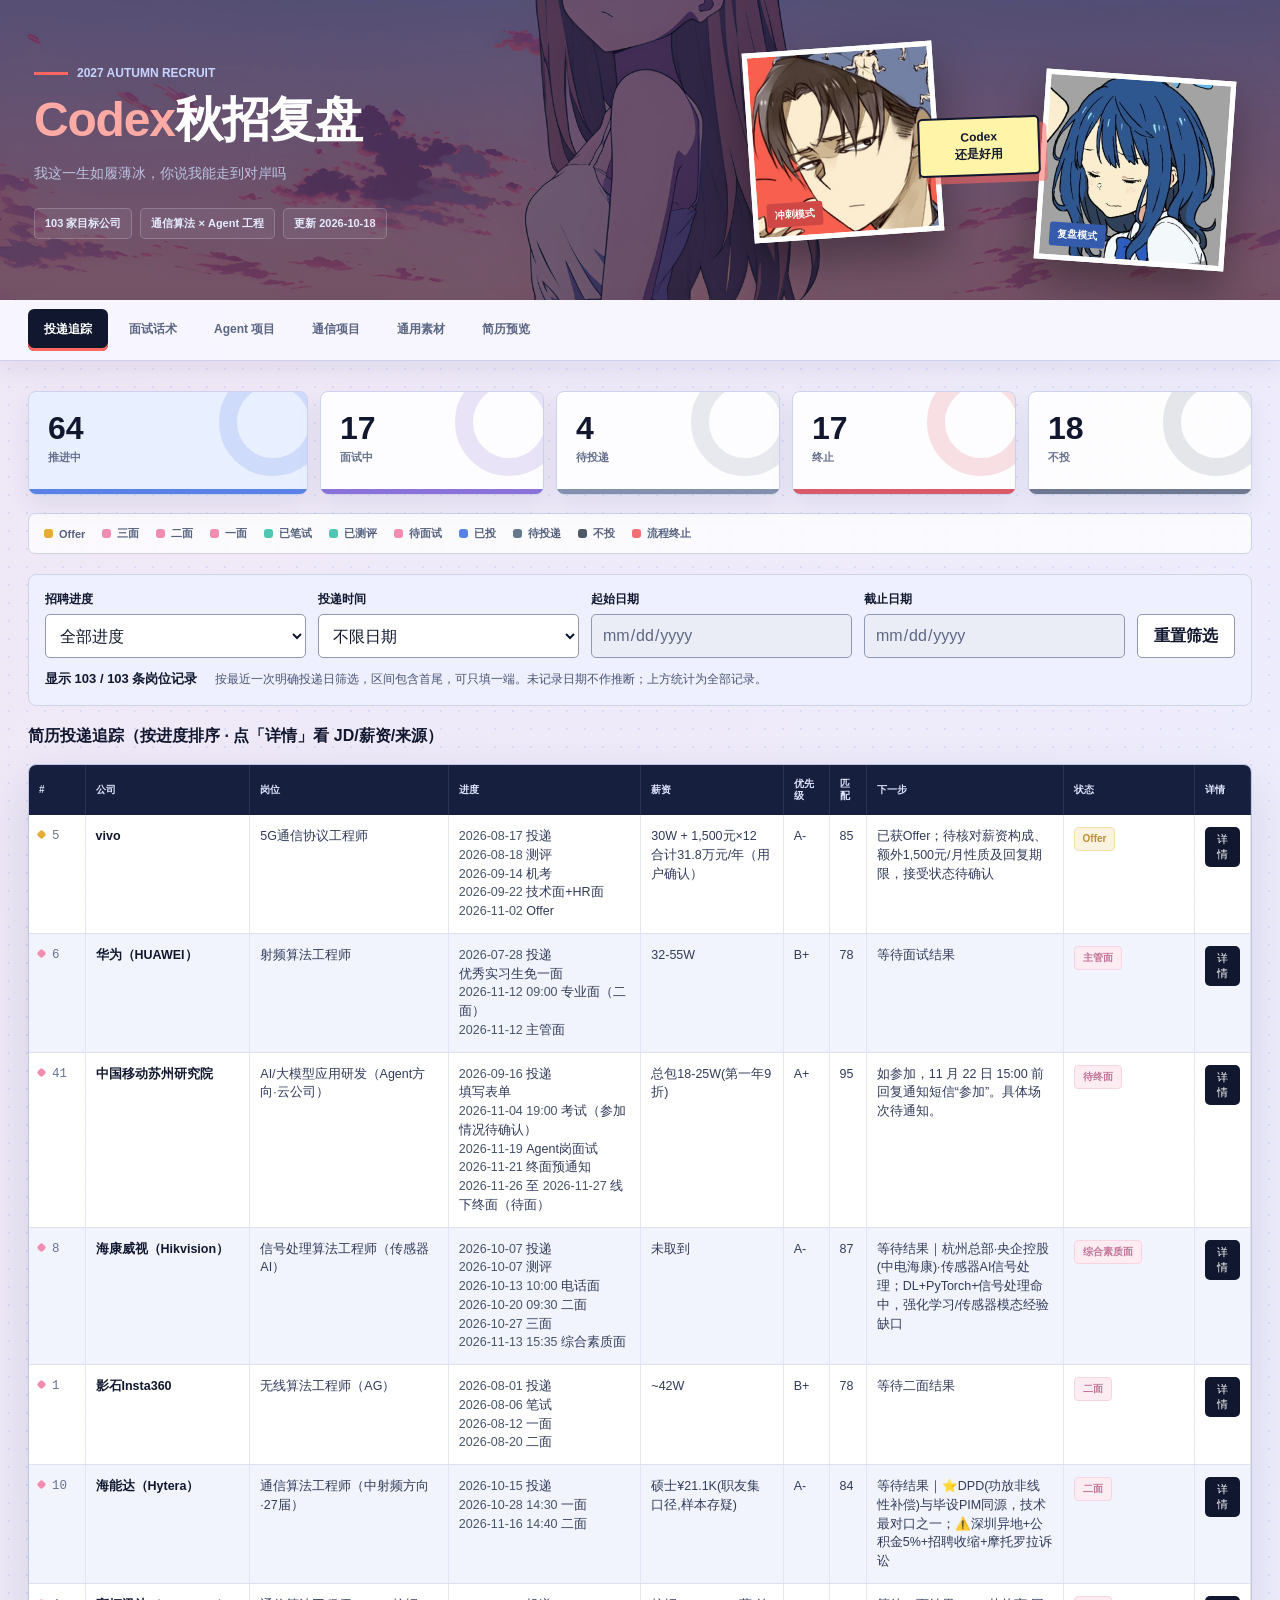
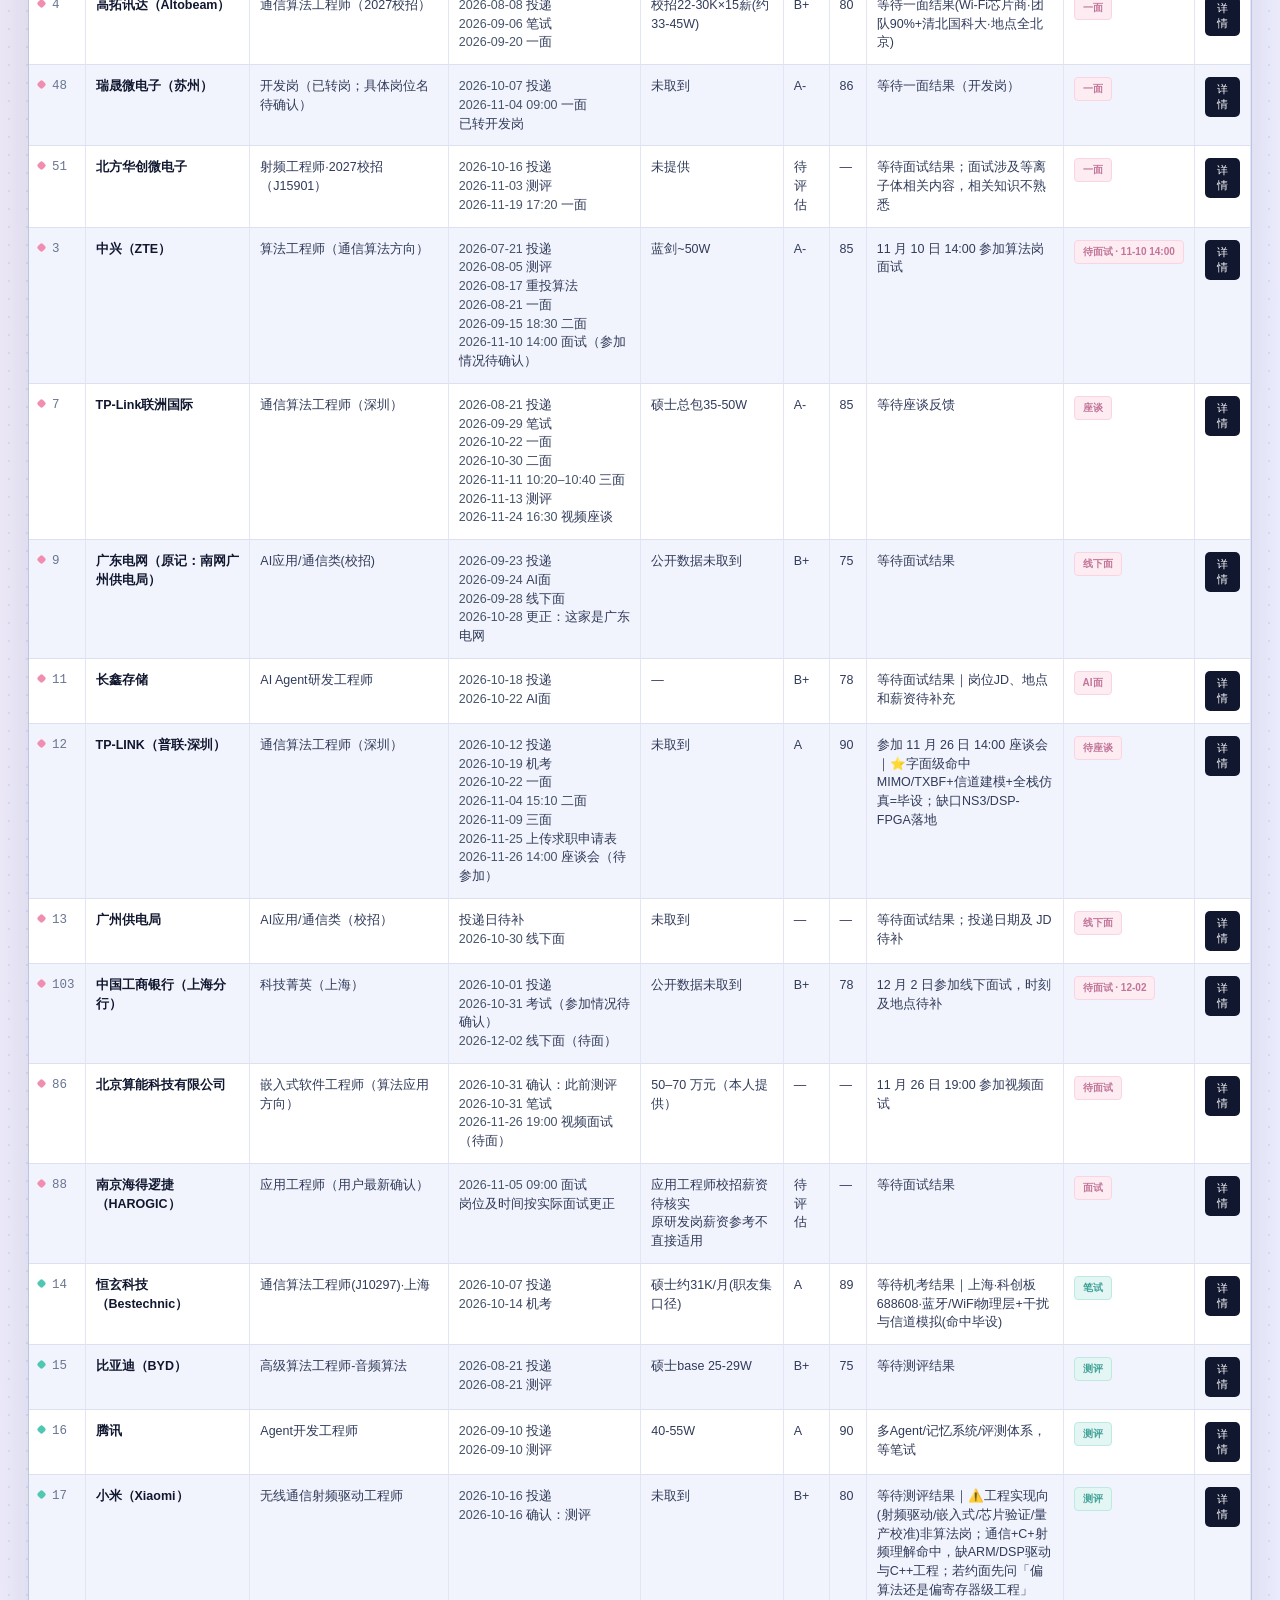
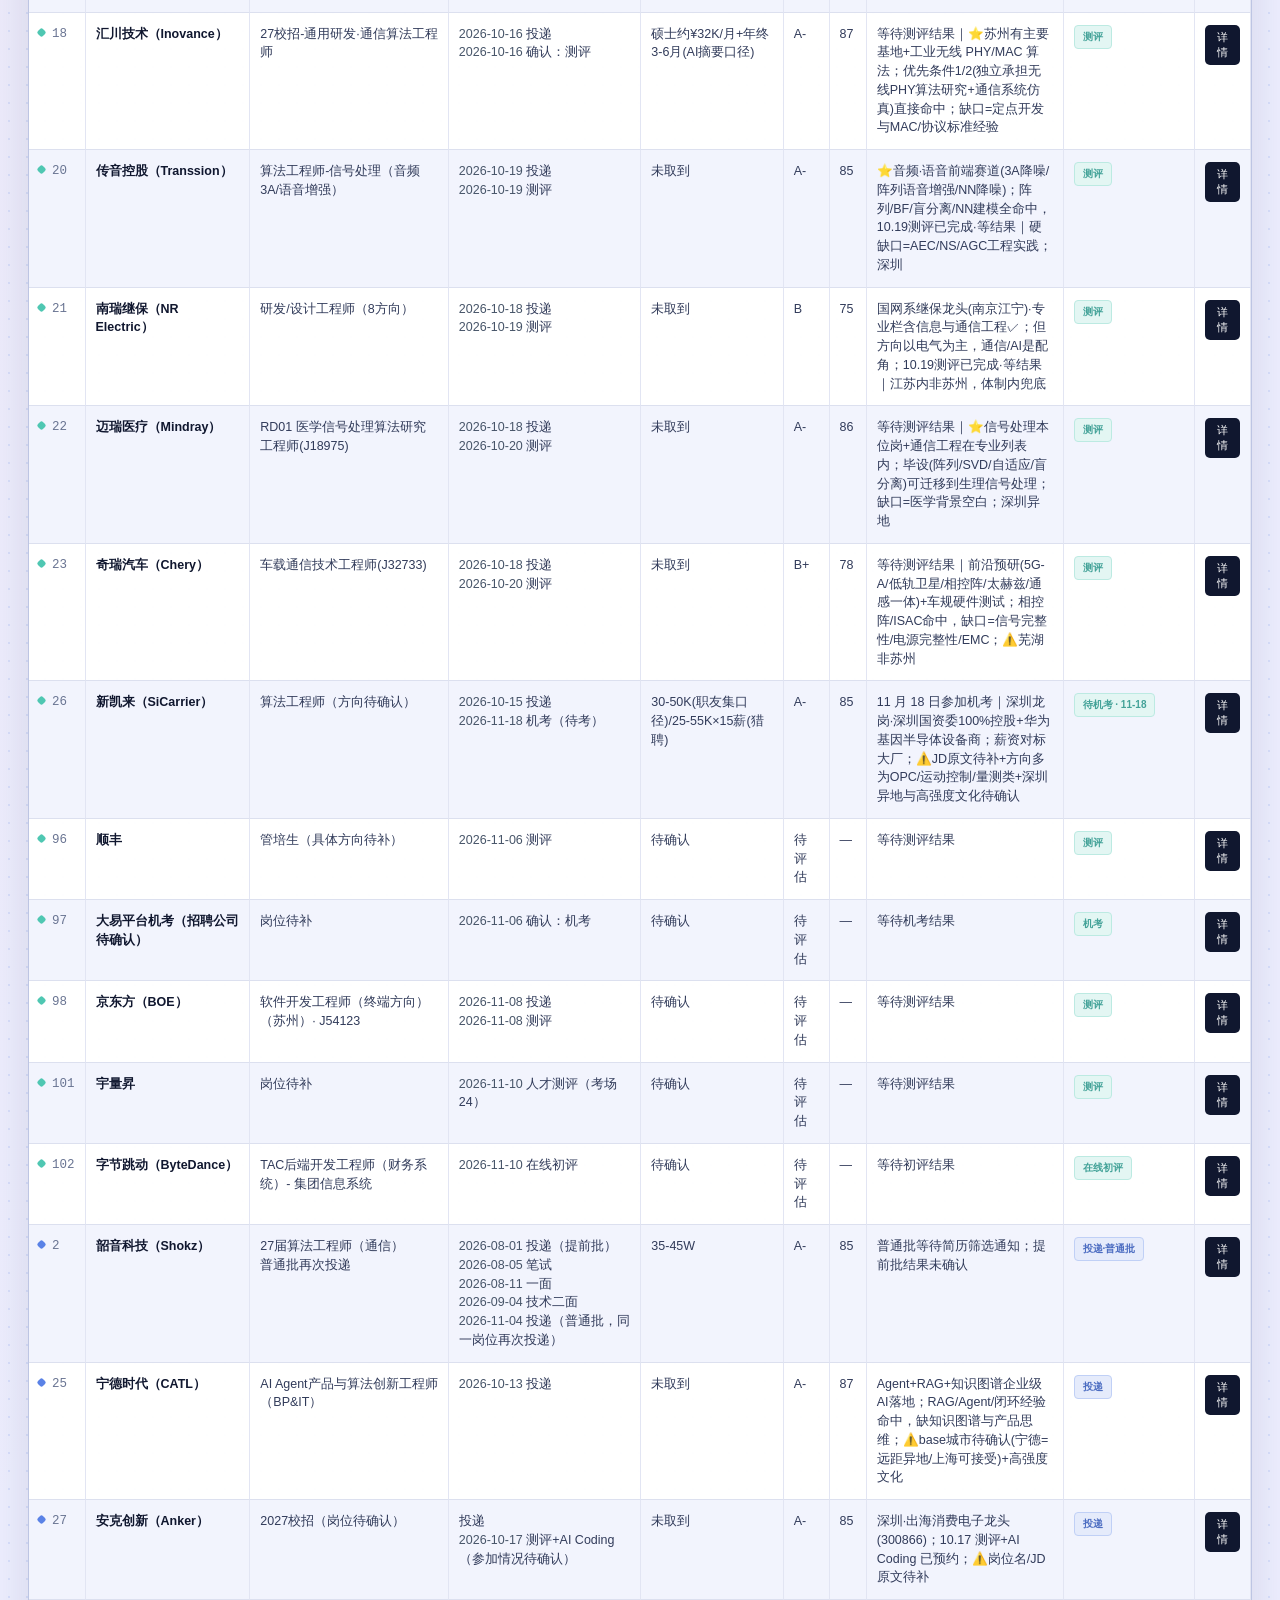
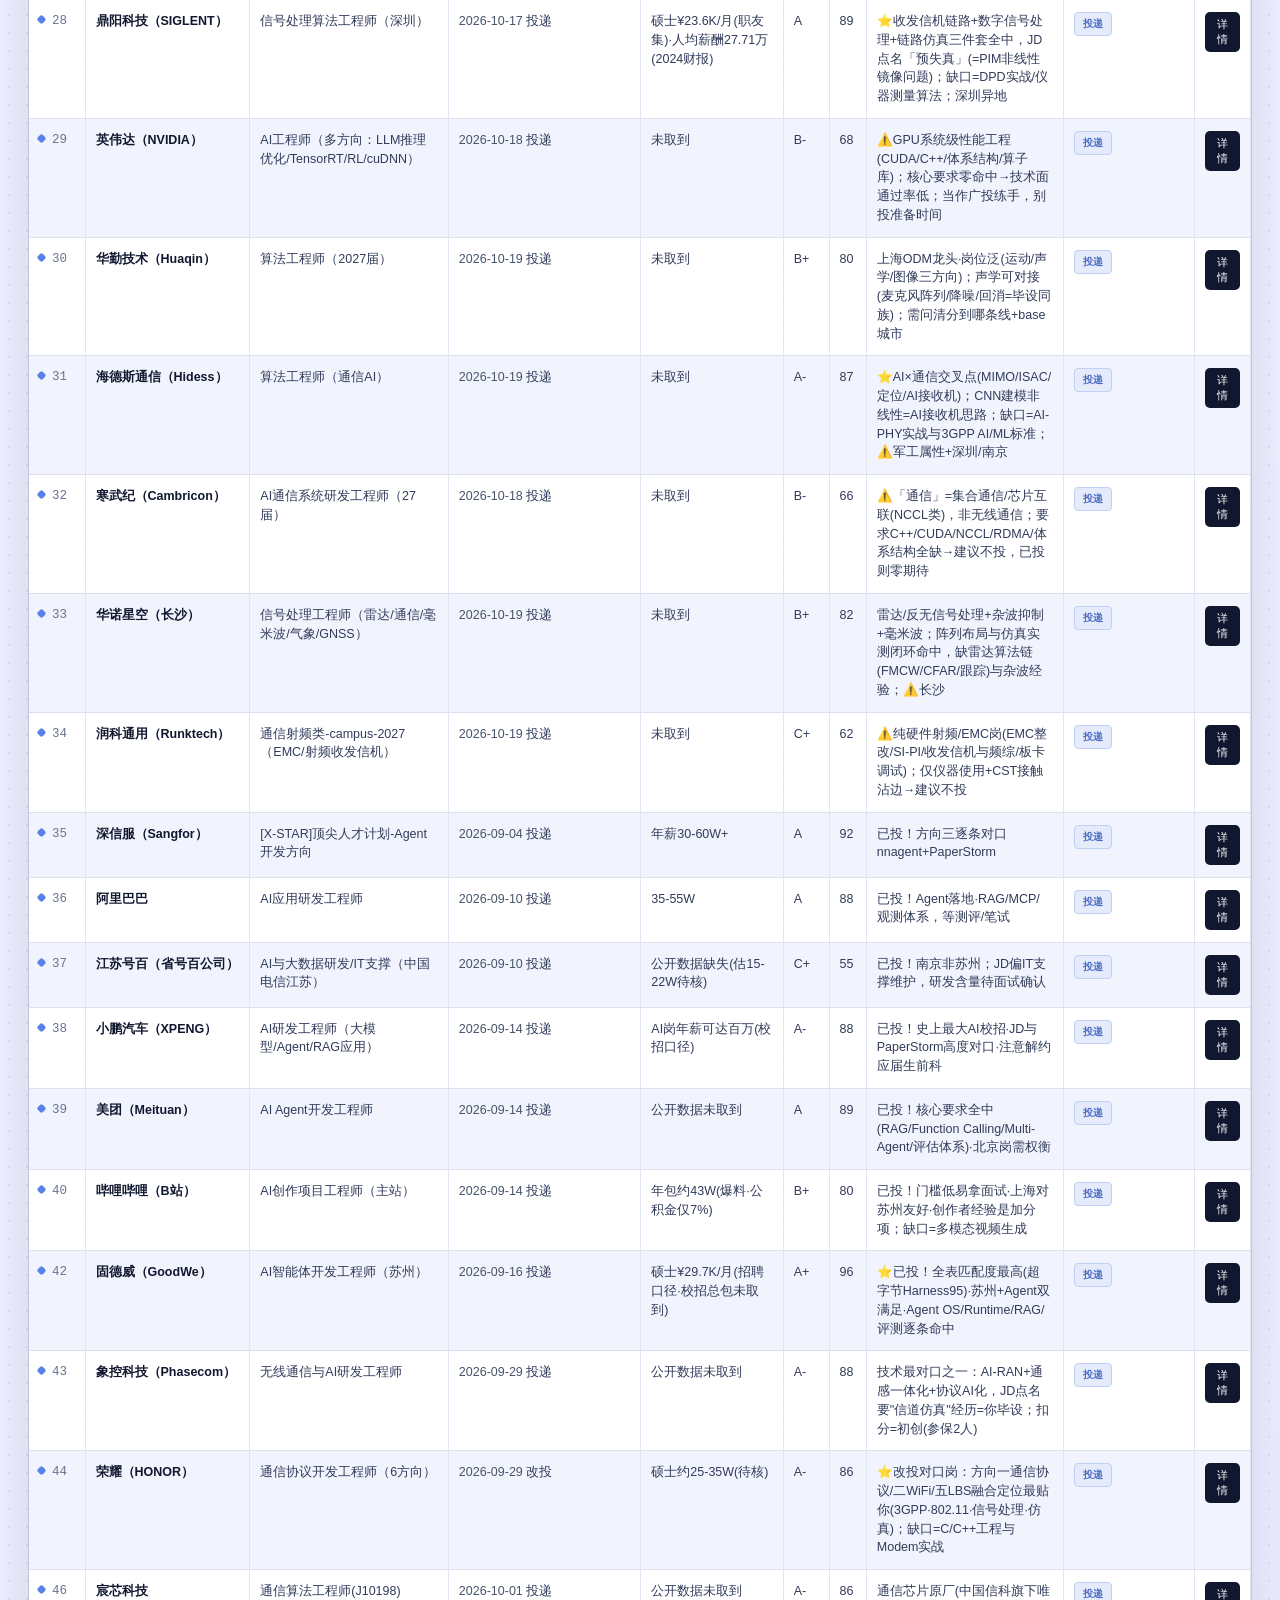
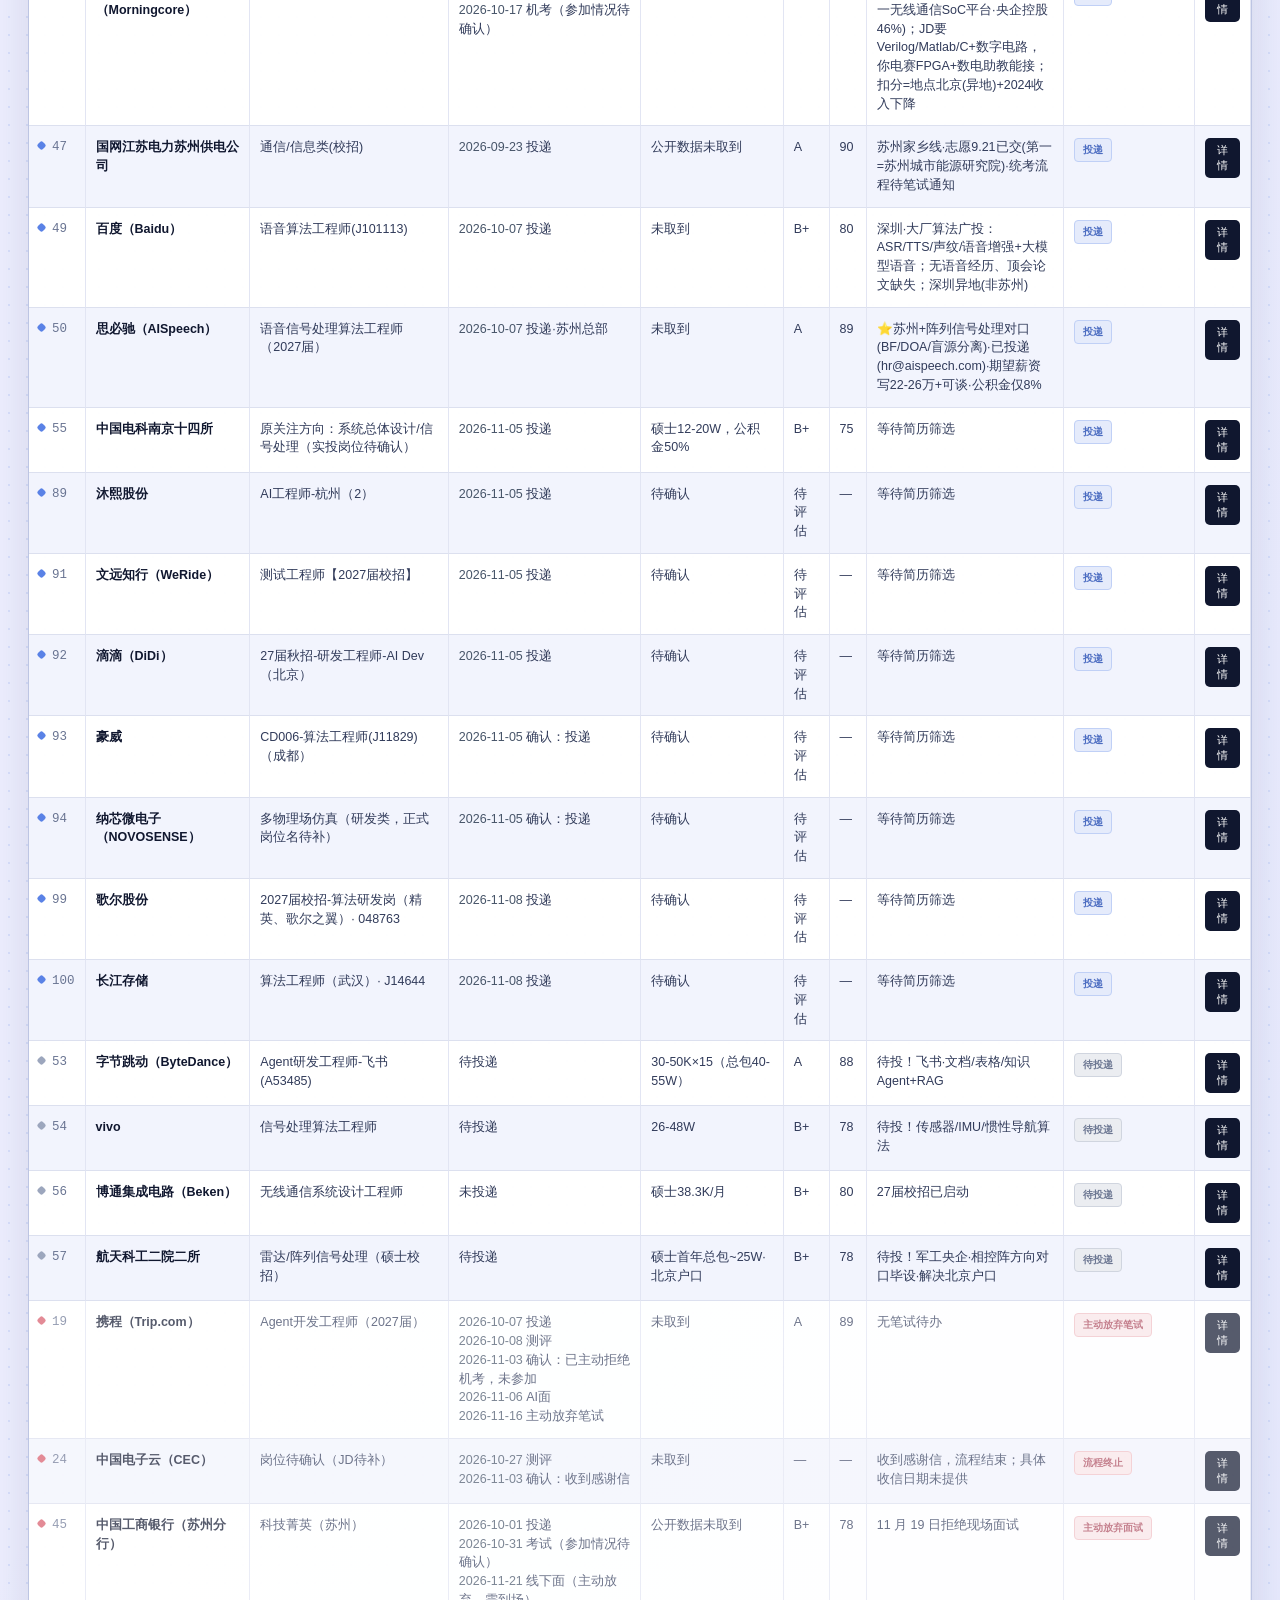
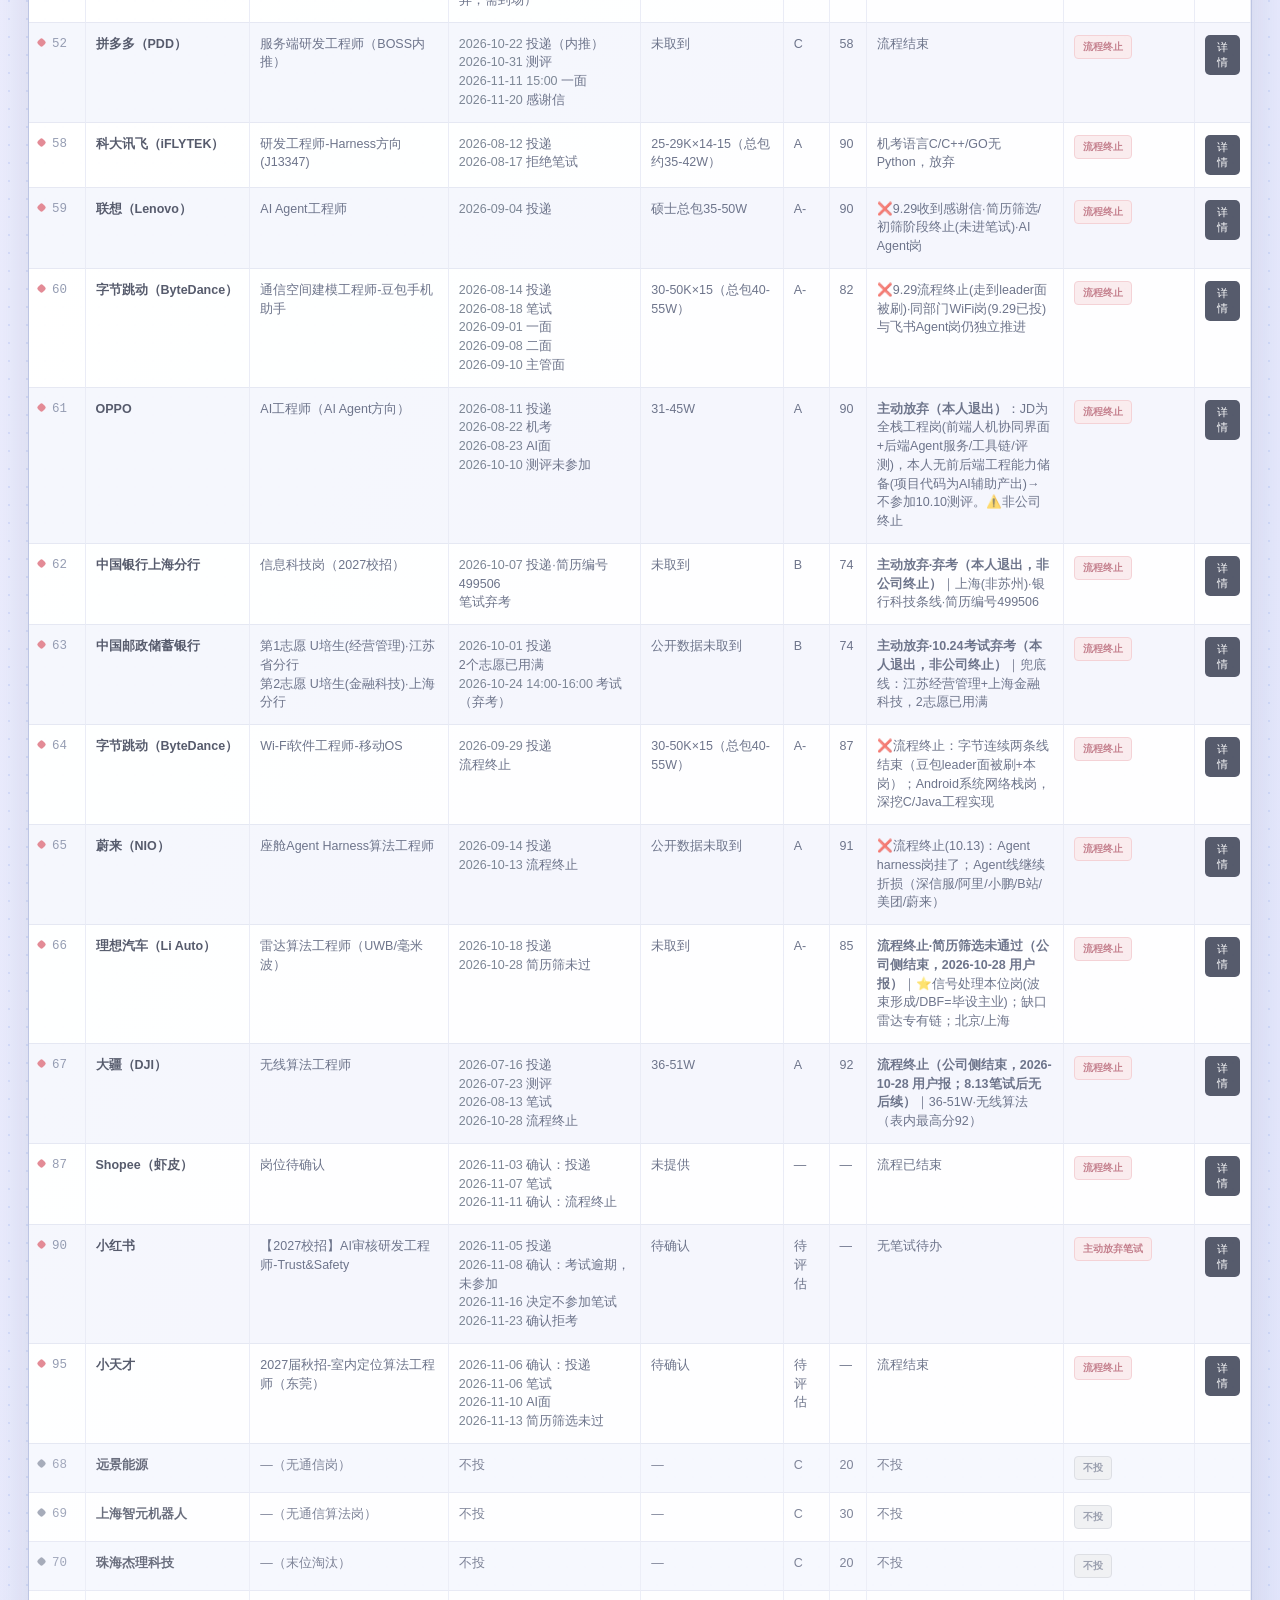
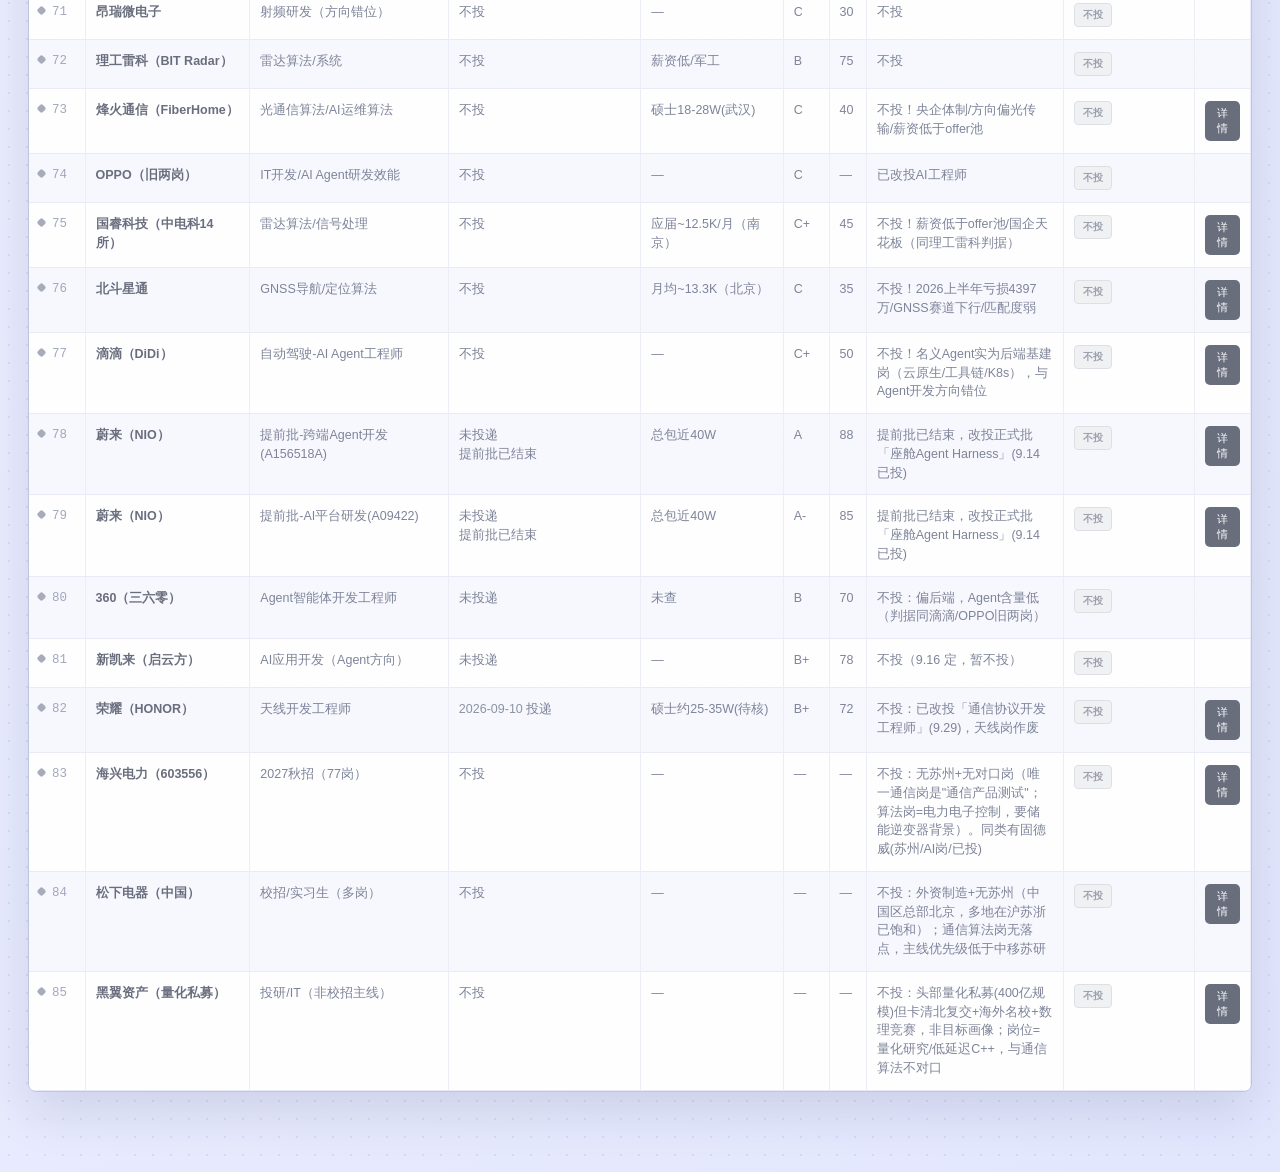
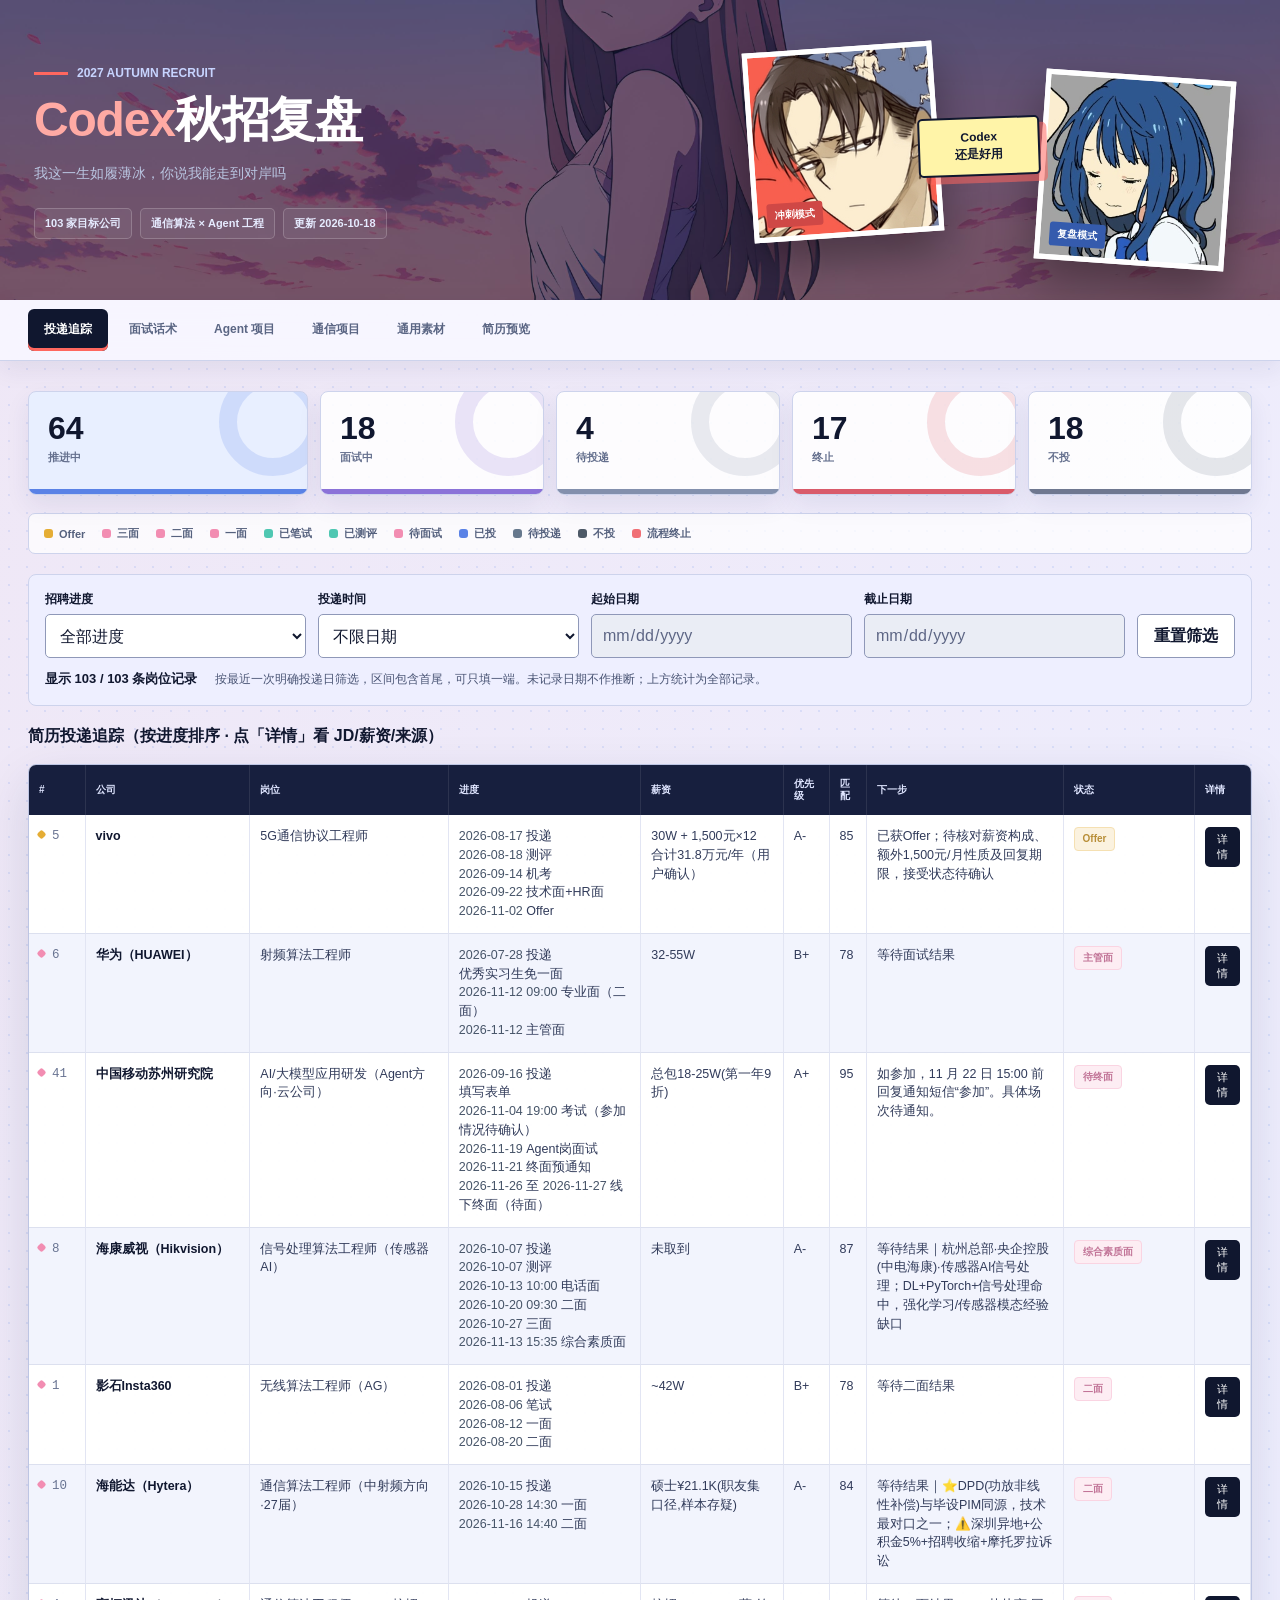
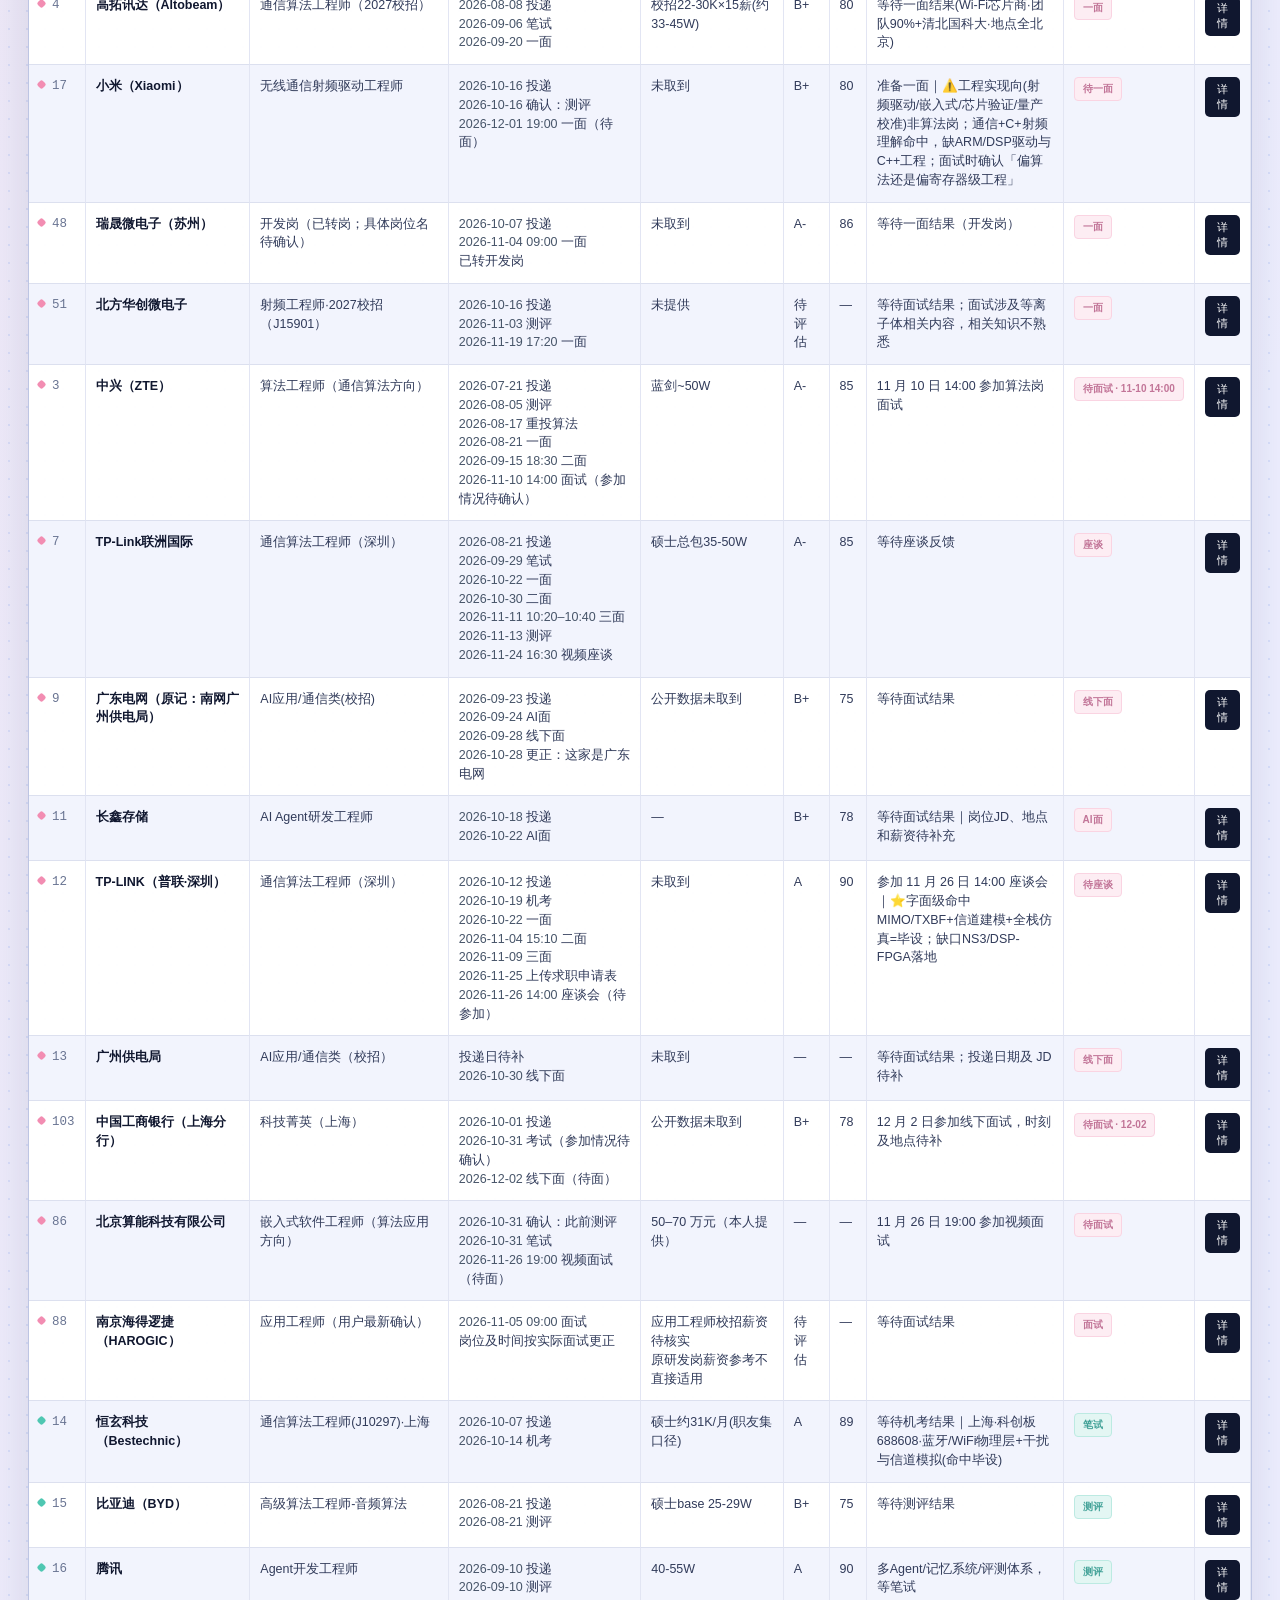
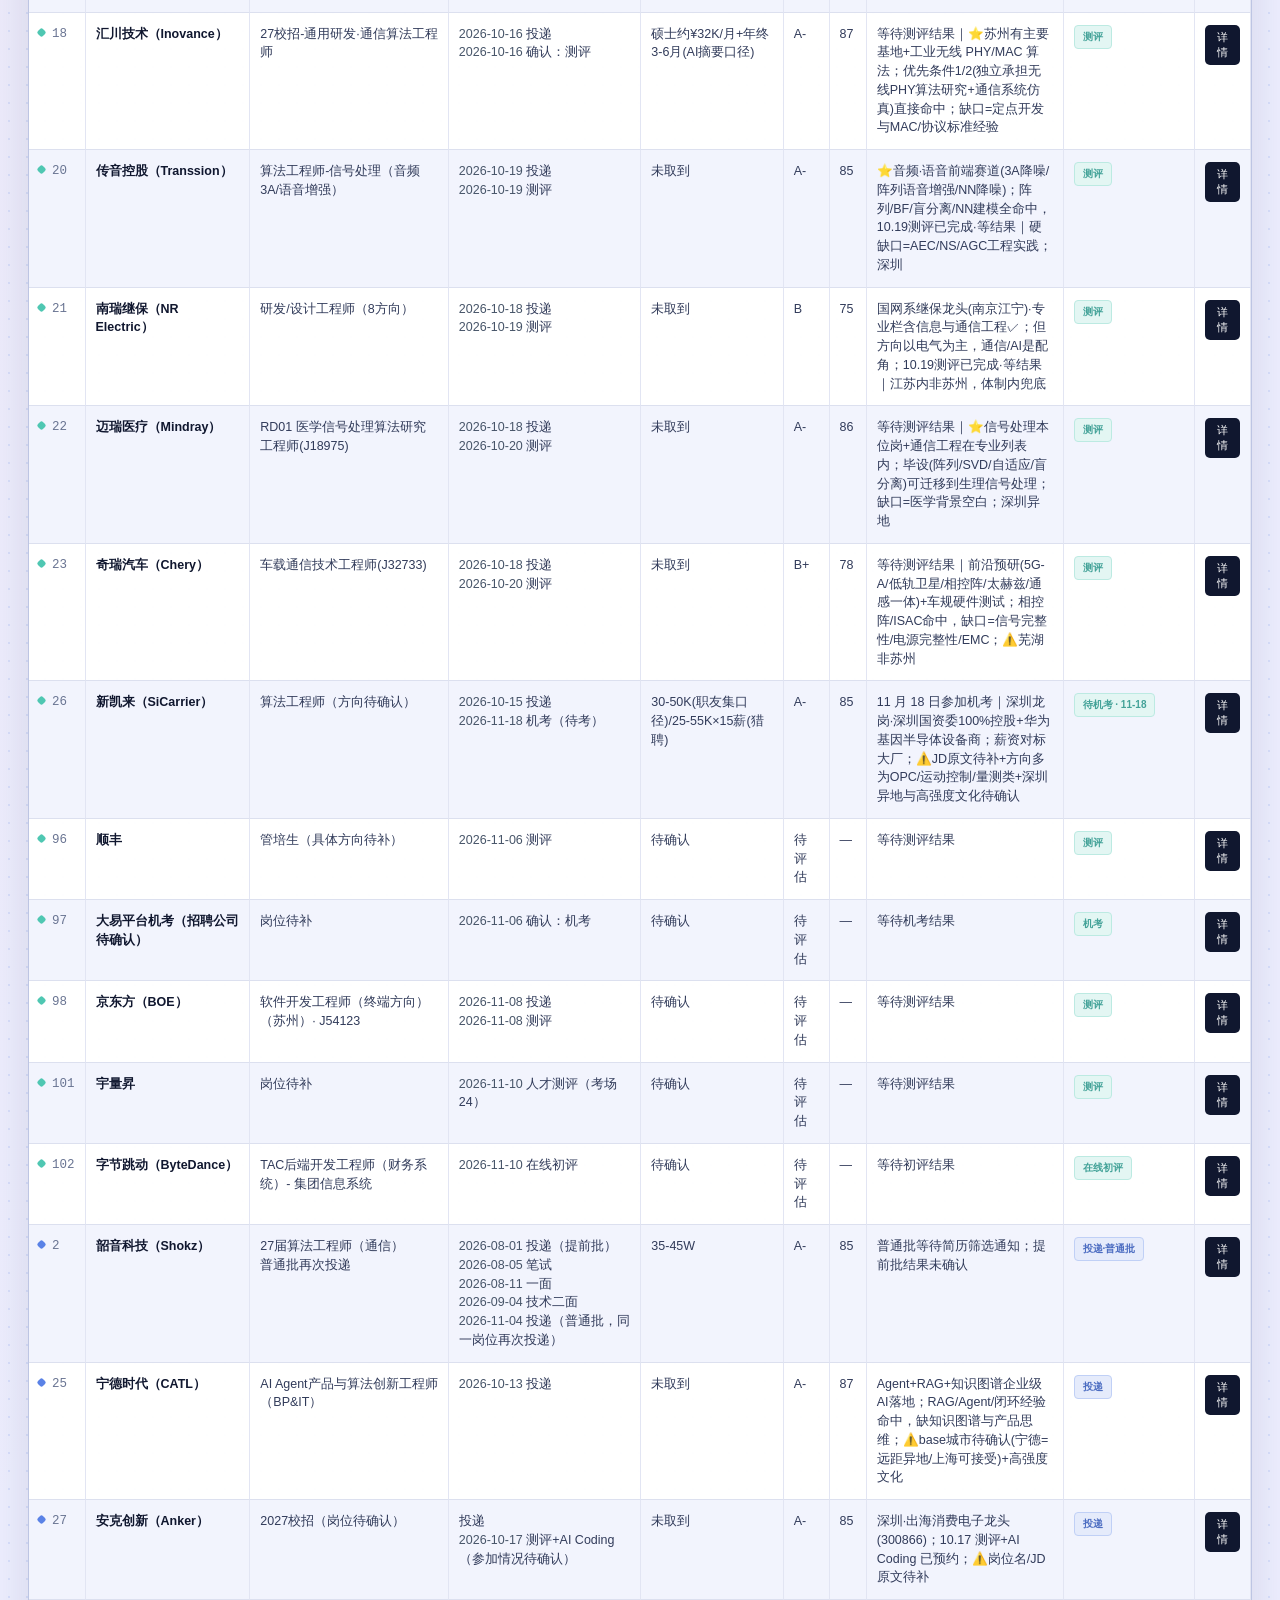
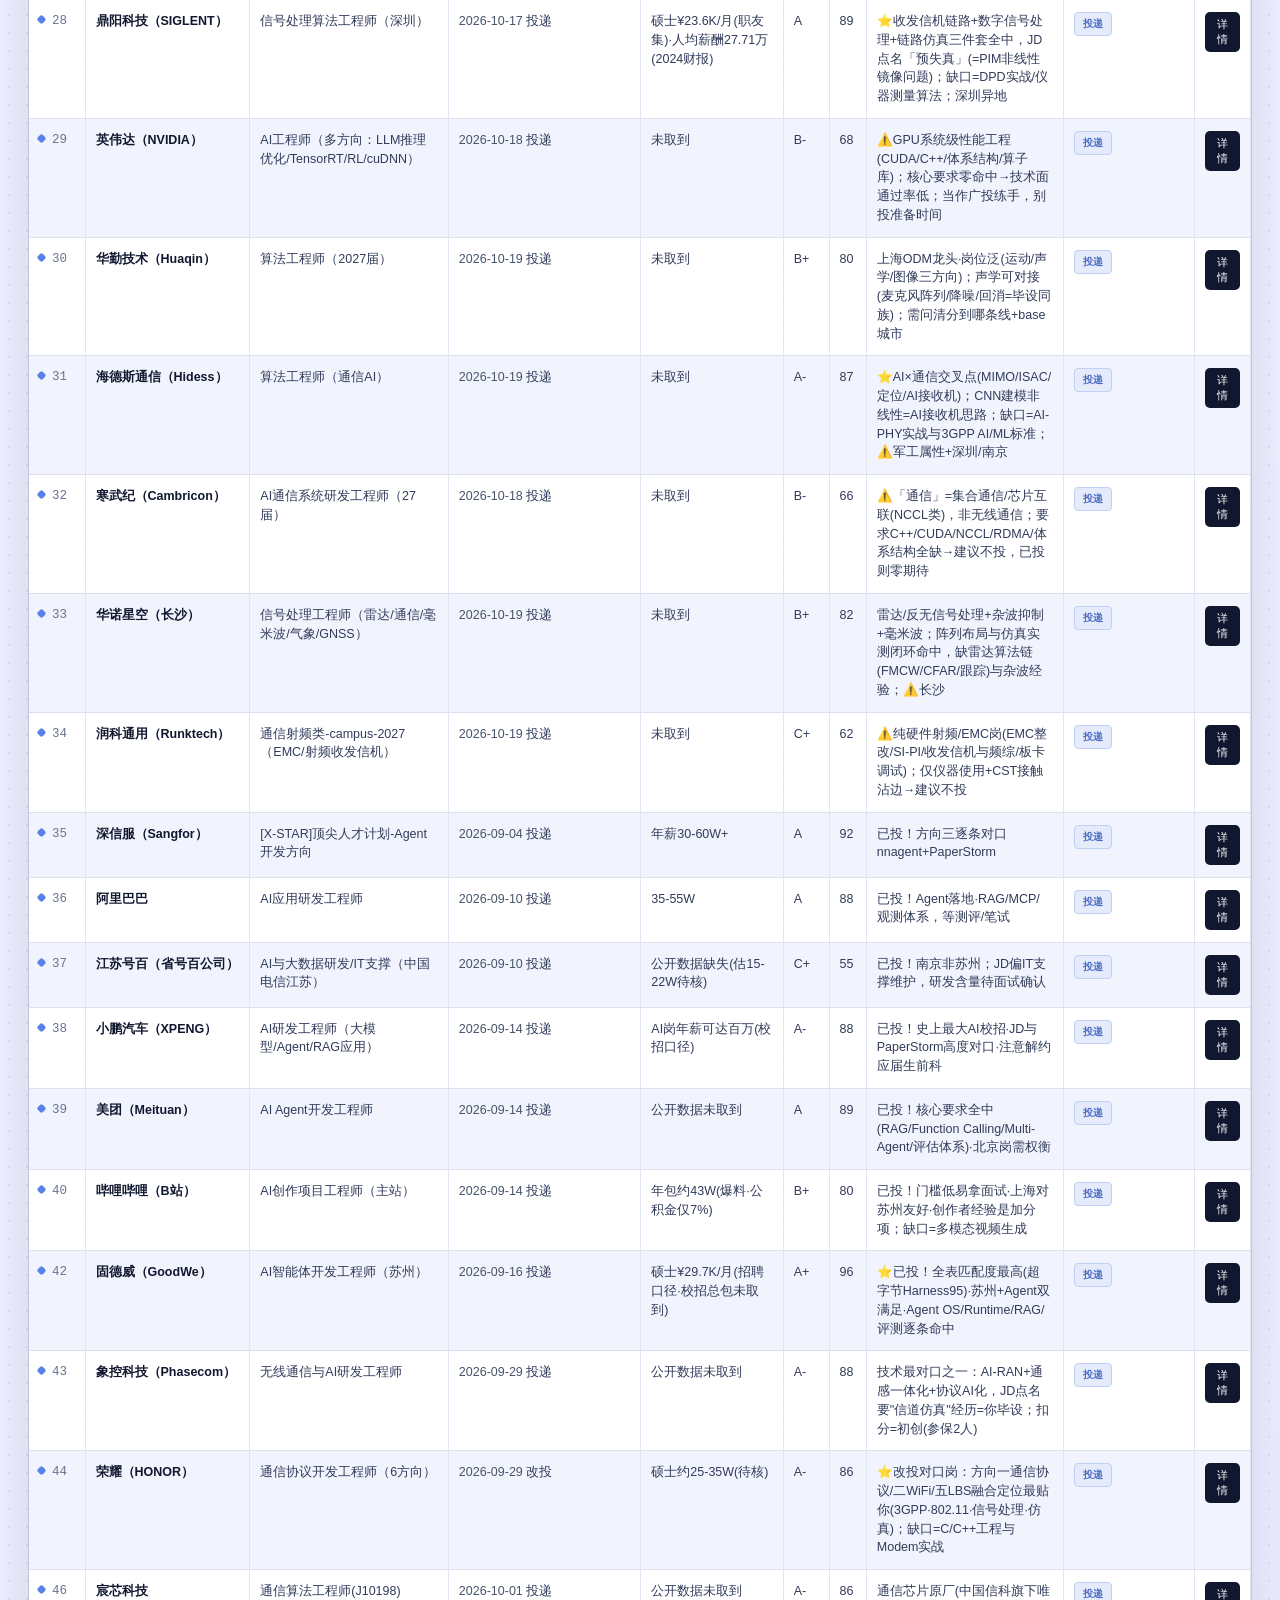
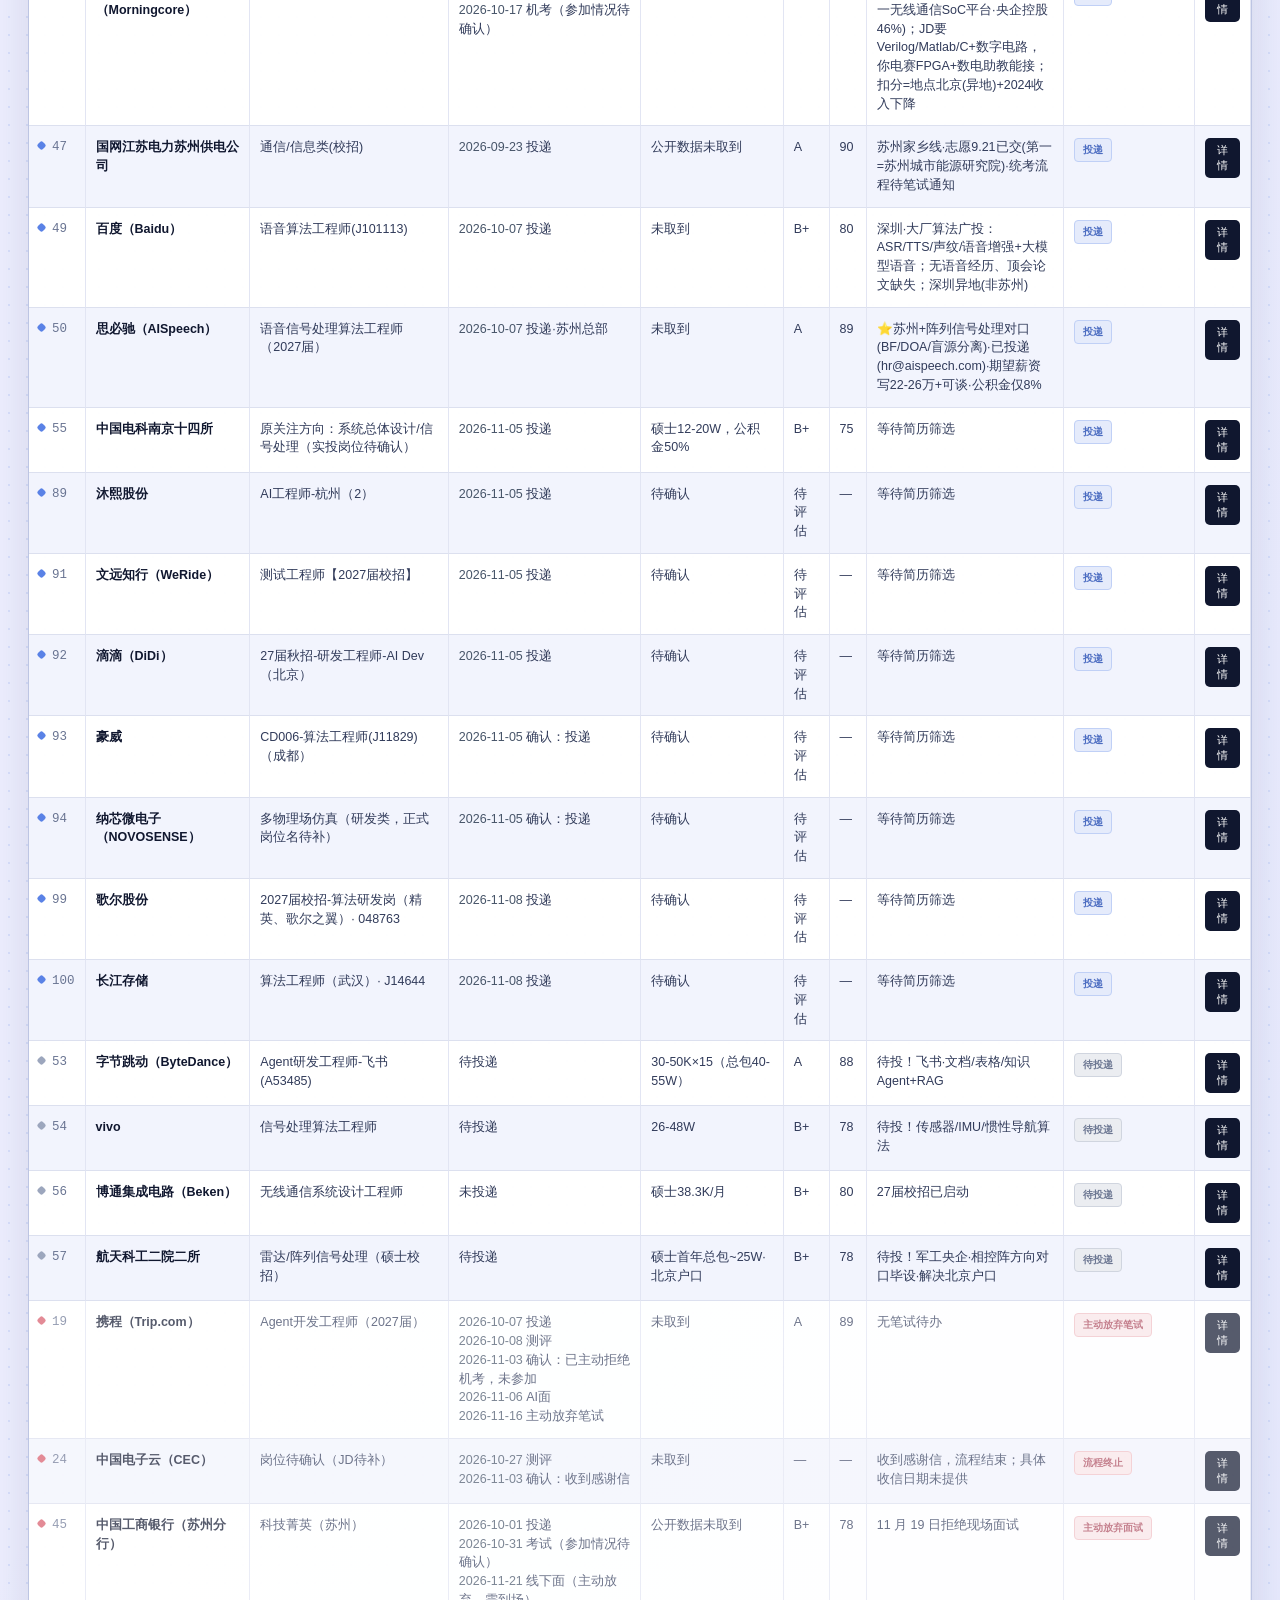
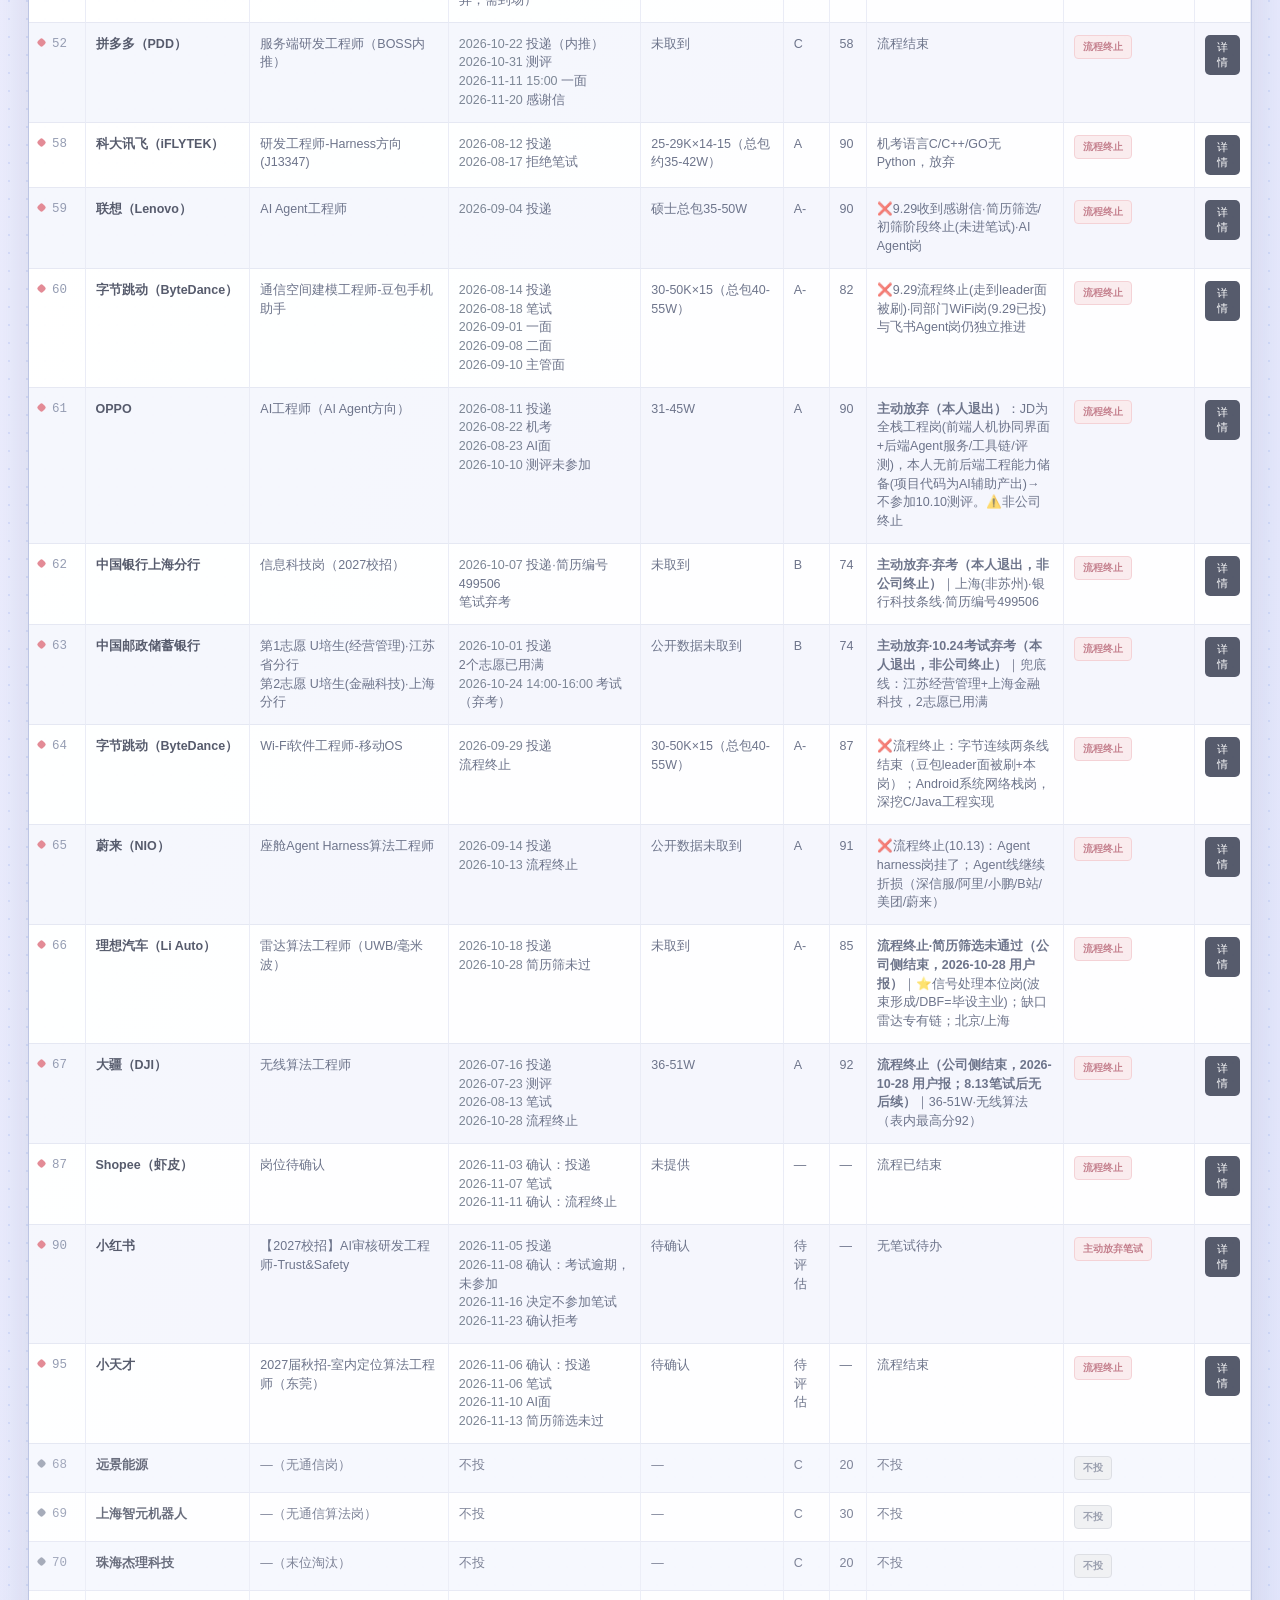
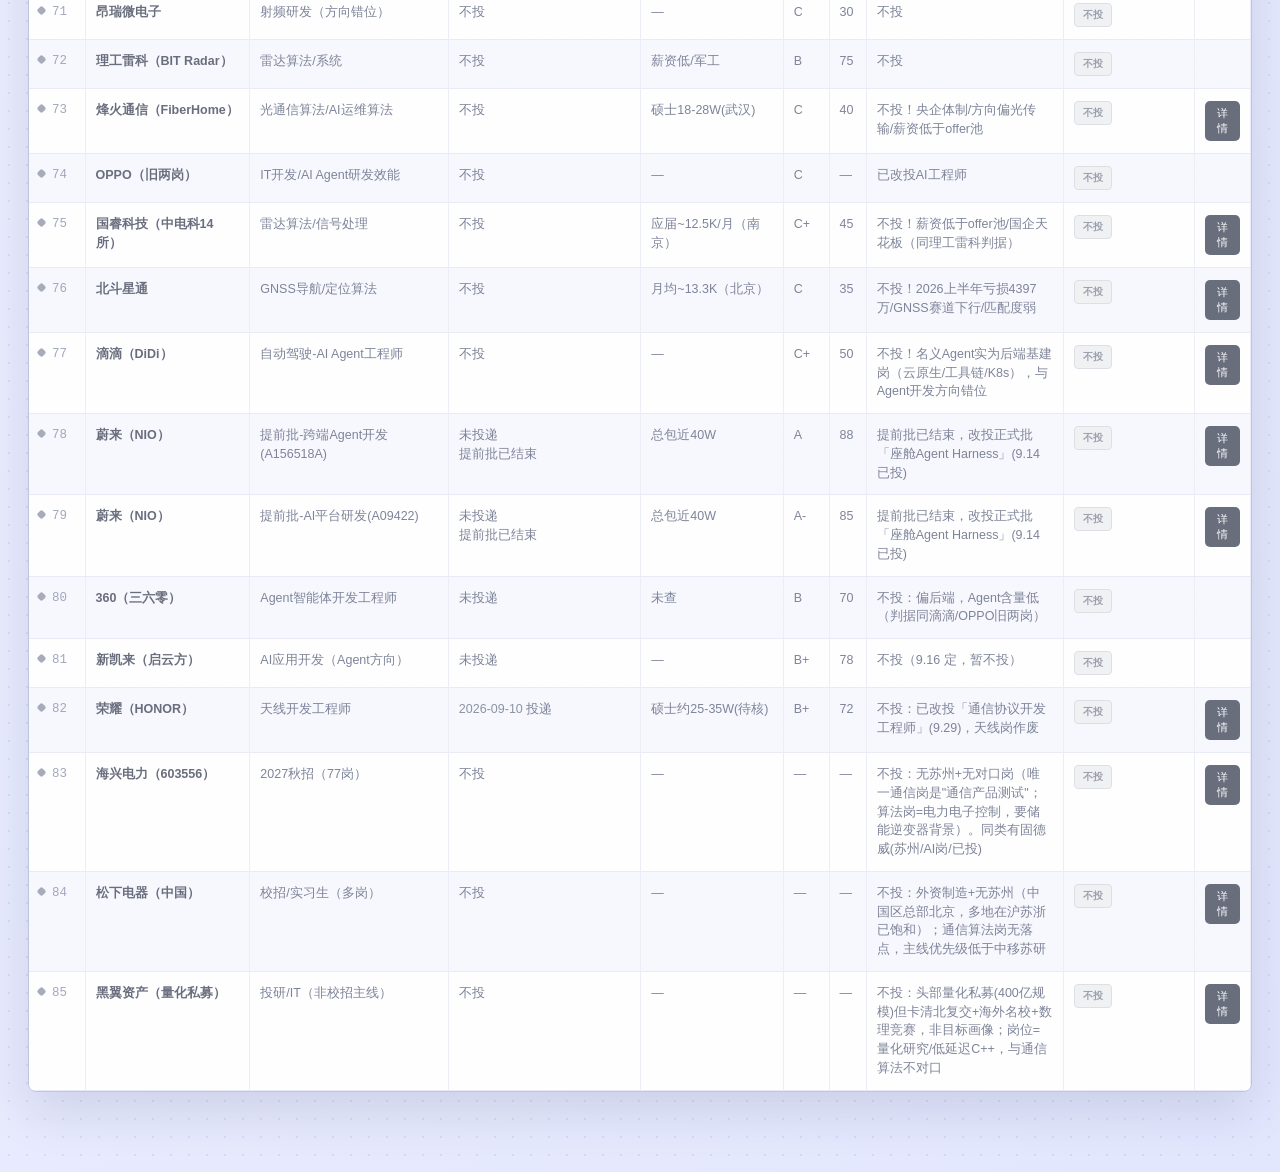
